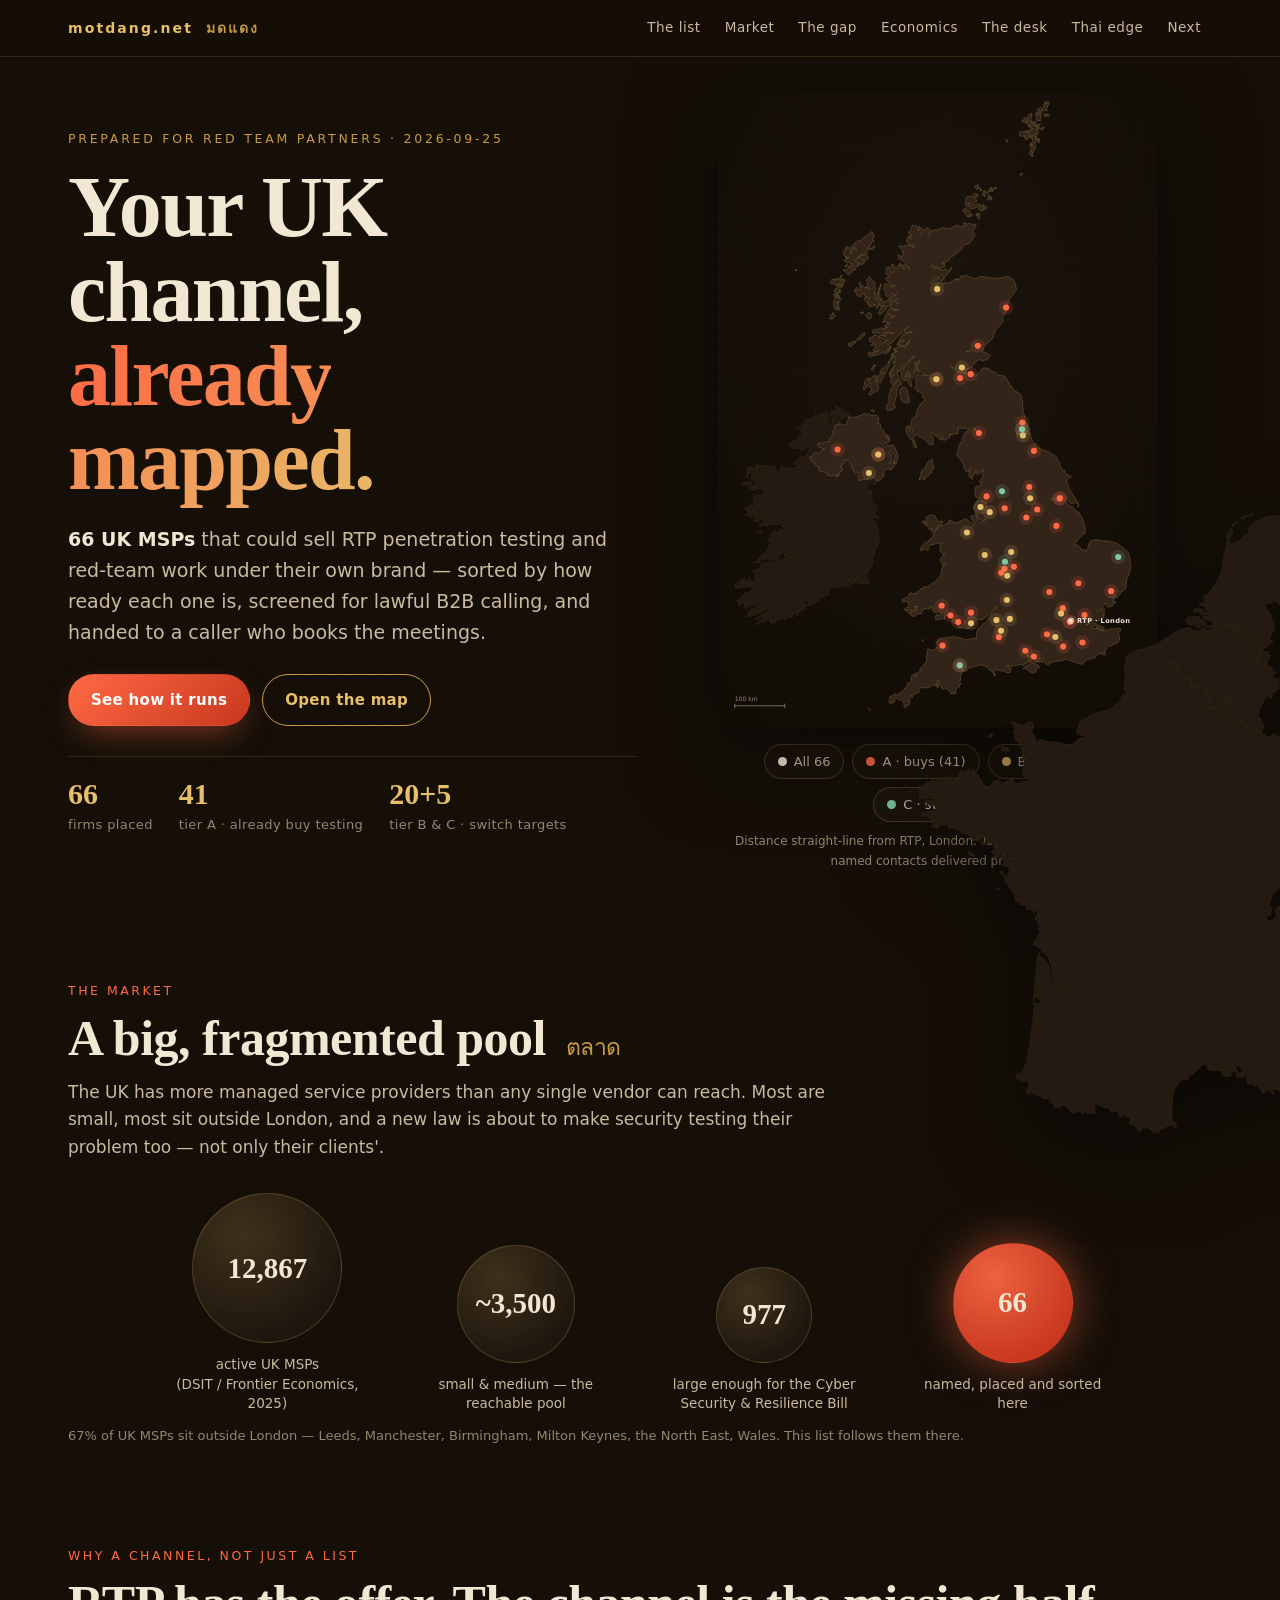
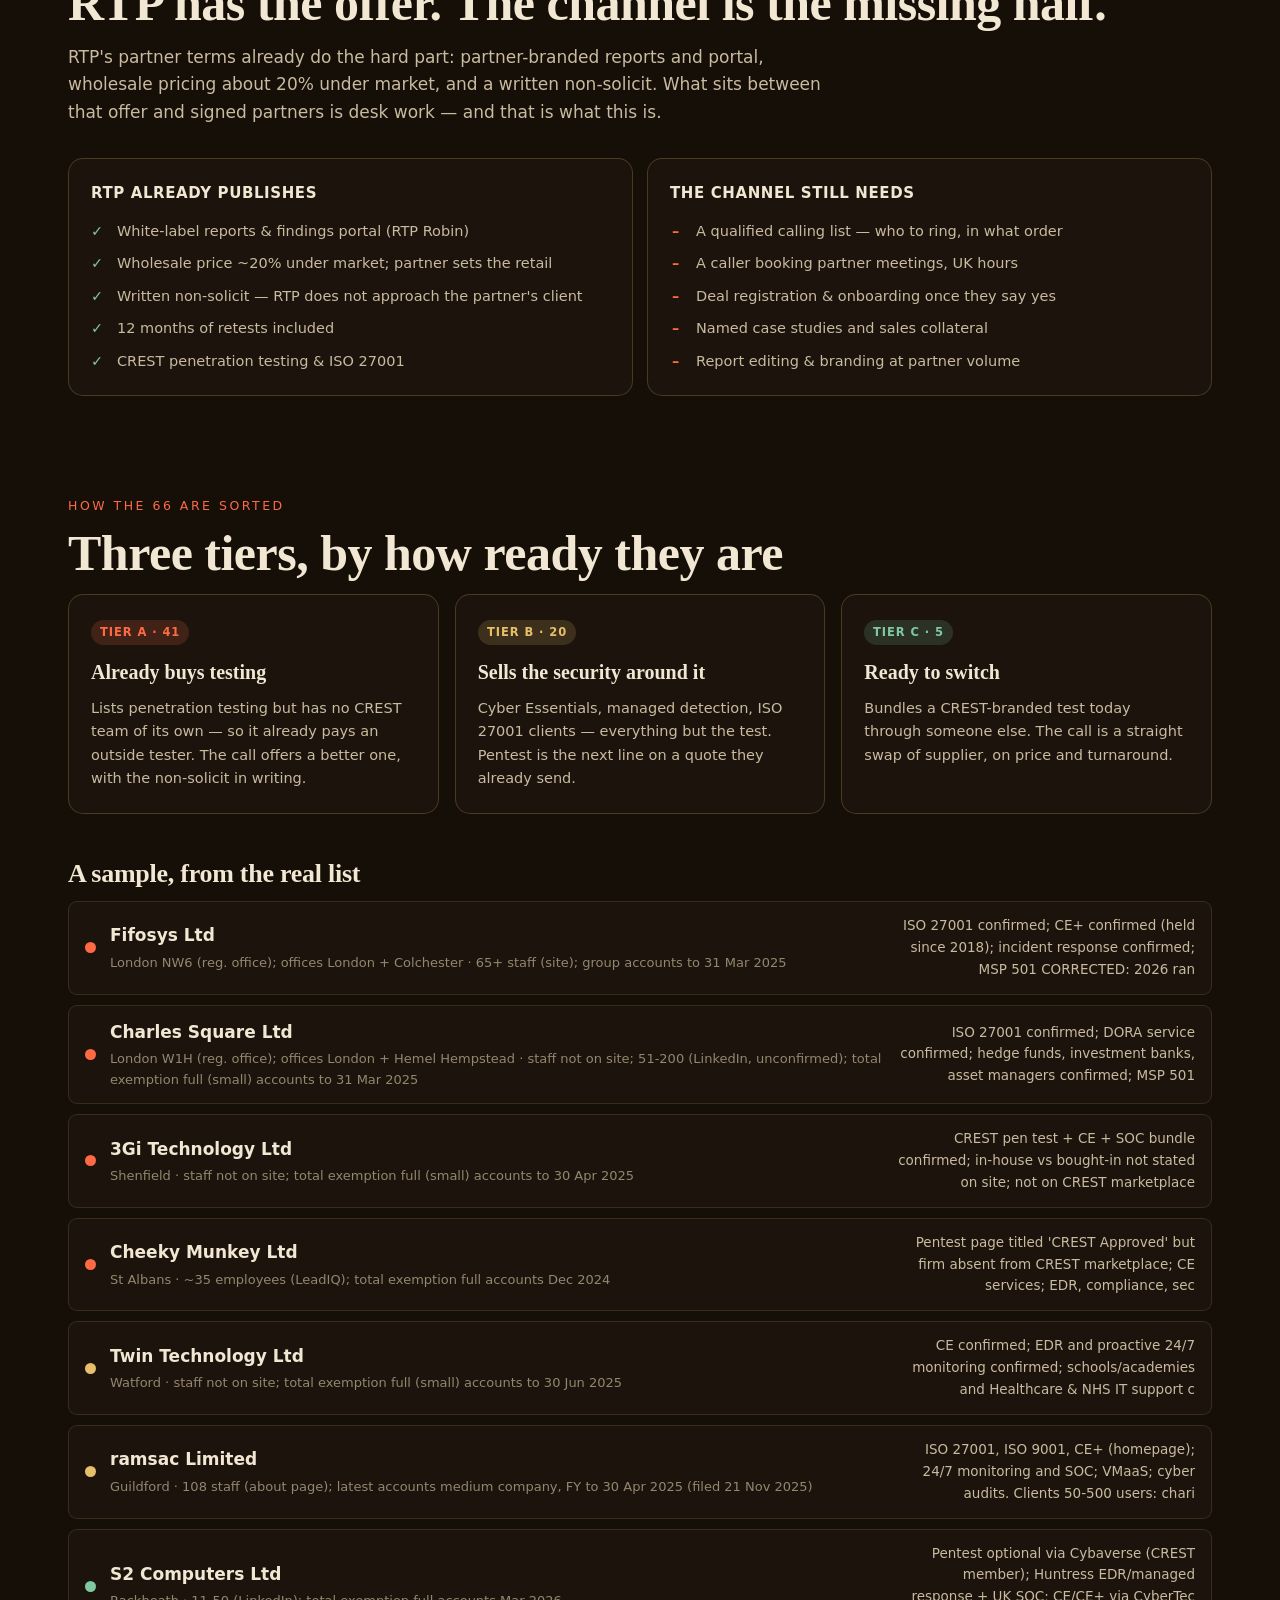
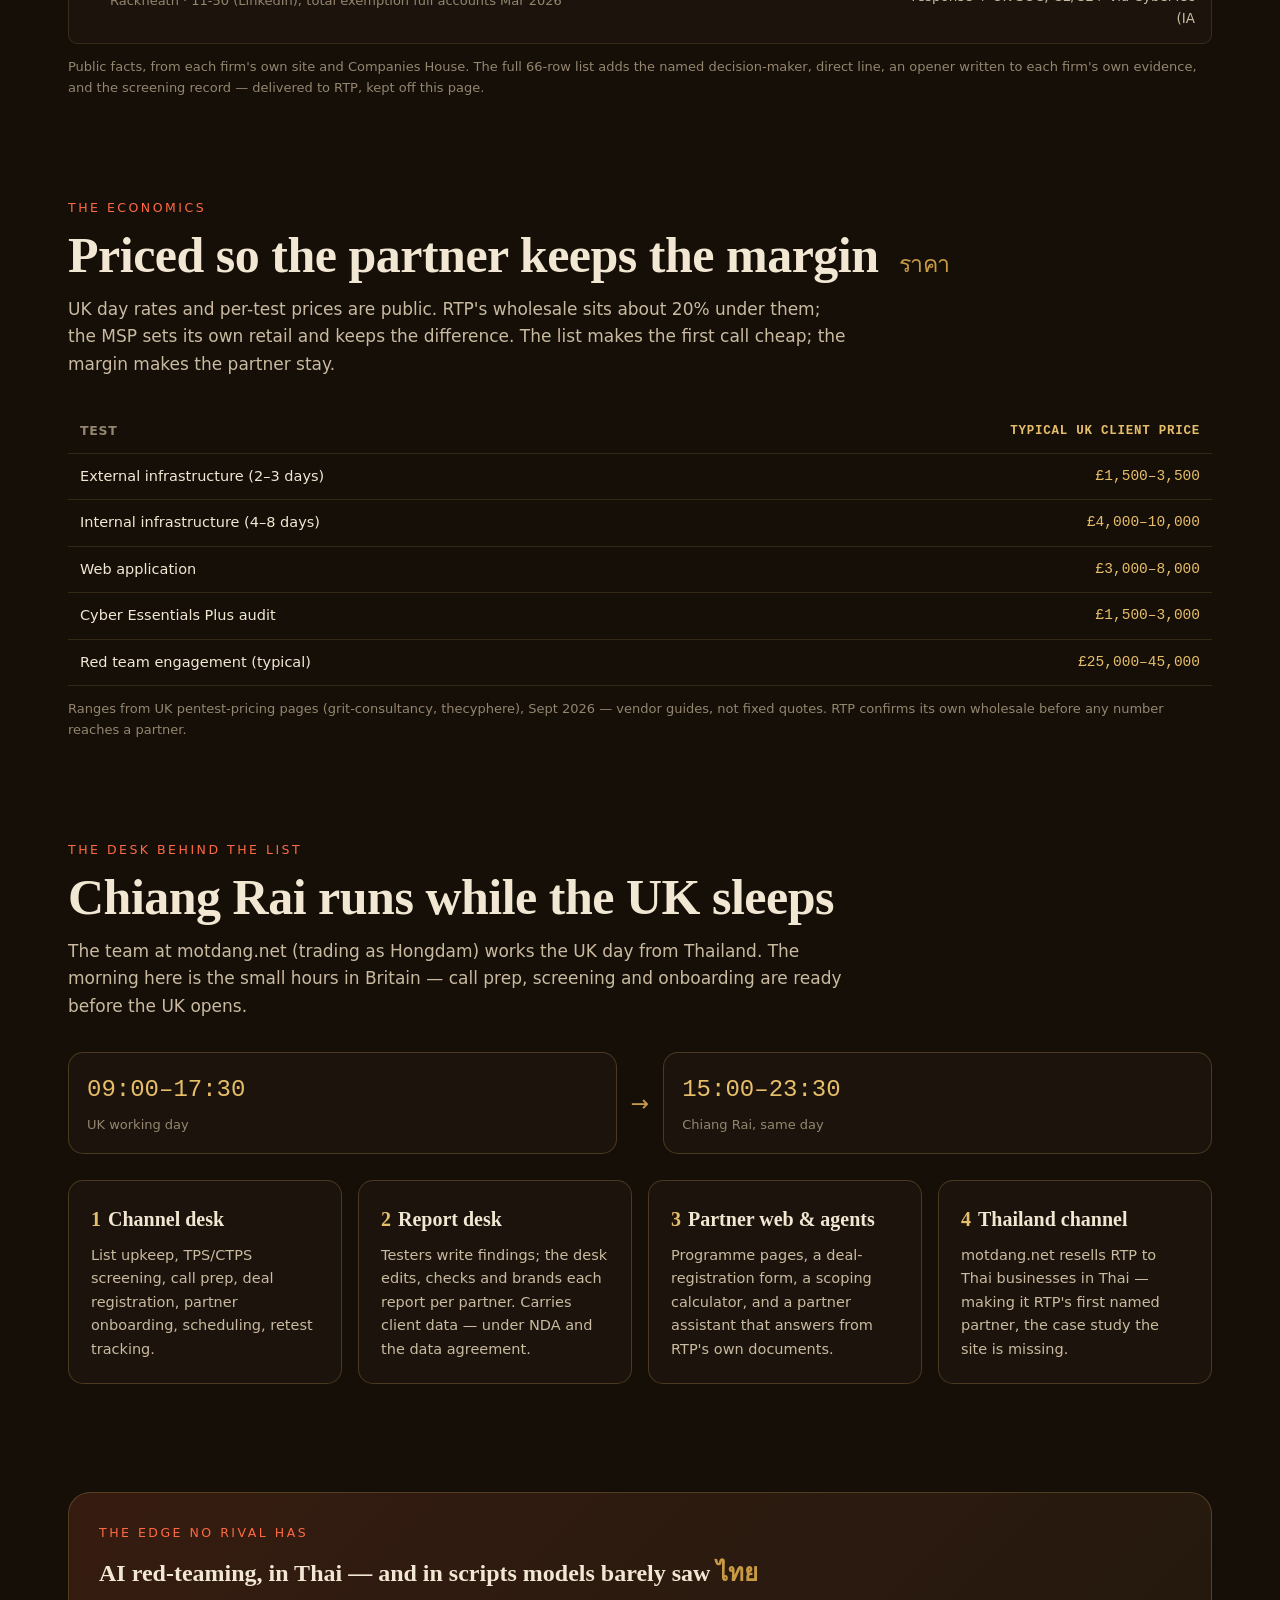
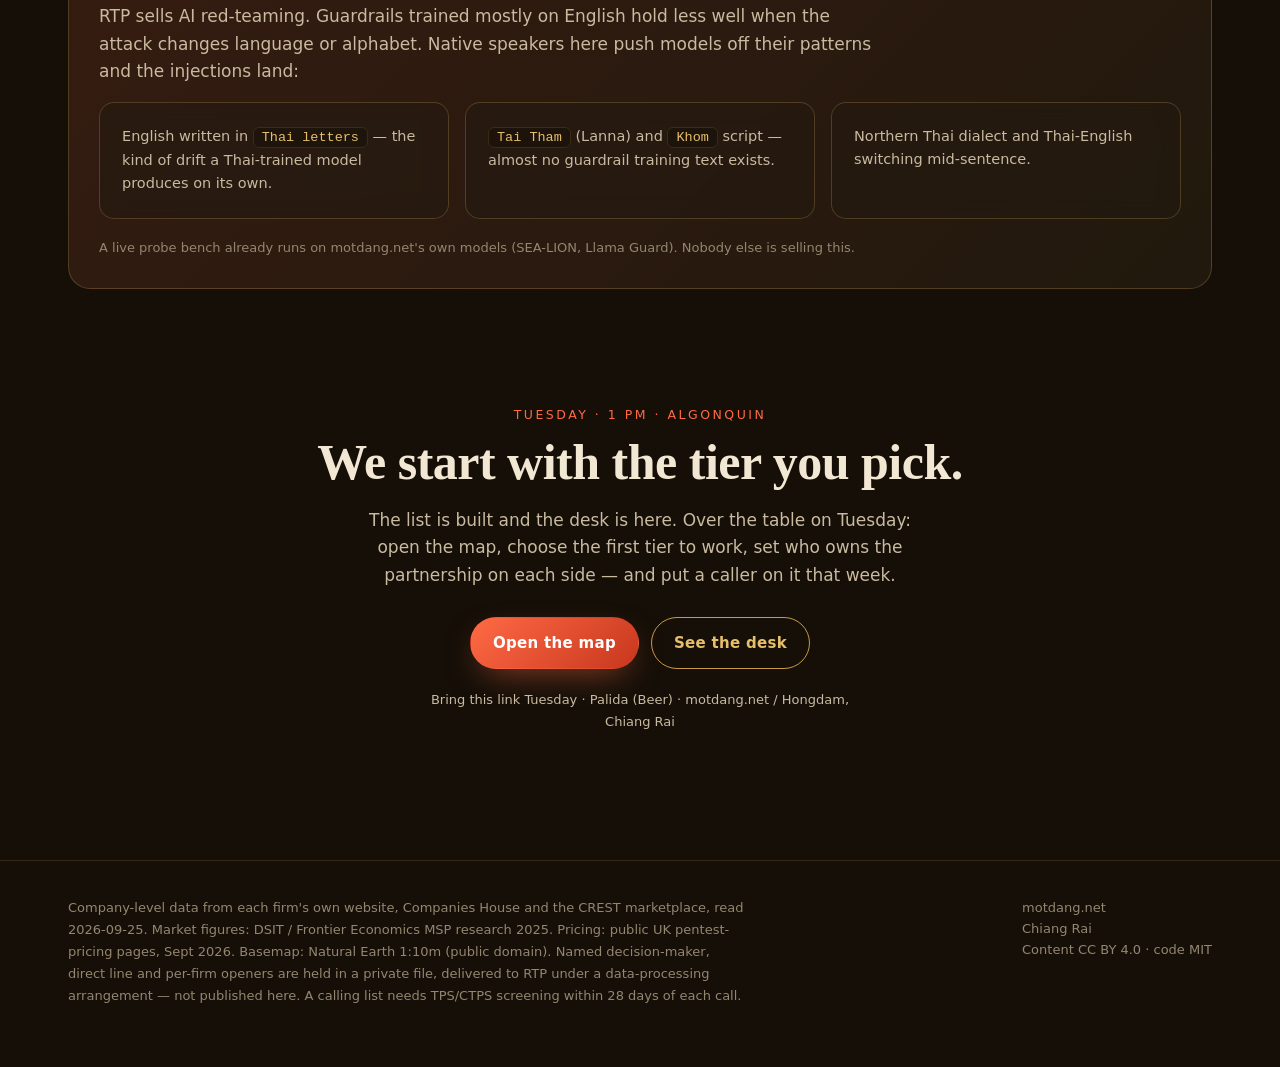
==== docs/index.html @ 0516bab5 "Fix map/legend layering; add plain EN+TH brief at /brief/ - move legend + caption under the map (wer" ====
<!DOCTYPE html>
<html lang="en">
<head>
<meta charset="utf-8">
<meta name="viewport" content="width=device-width,initial-scale=1">
<title>UK MSP channel — for Red Team Partners</title>
<meta name="description" content="A screened calling list of 66 UK MSPs that could resell Red Team Partners under their own brand, and the Chiang Rai desk to work it. Prepared by motdang.net.">
<meta name="theme-color" content="#150f08">
<meta name="color-scheme" content="dark">
<meta name="robots" content="noindex">
<link rel="preconnect" href="https://fonts.gstatic.com" crossorigin>
<link rel="stylesheet" href="style.css">
</head>
<body>
<header class="bar"><div class="wrap">
  <a class="mark" href="#top">motdang.net <span lang="th">มดแดง</span></a>
  <nav>
    <a href="#map">The list</a>
    <a href="#market">Market</a>
    <a href="#gap">The gap</a>
    <a href="#price">Economics</a>
    <a href="#desk">The desk</a>
    <a href="#edge">Thai edge</a>
    <a href="#next">Next</a>
  </nav>
</div></header>

<main class="wrap" id="top">

  <section class="hero" style="padding-top:36px">
    <div>
      <div class="kicker">Prepared for Red Team Partners · 2026-09-25</div>
      <h1>Your UK channel,<br><em>already mapped.</em></h1>
      <p class="lede"><b>66 UK MSPs</b> that could sell RTP penetration testing and
      red-team work under their own brand — sorted by how ready each one is, screened for
      lawful B2B calling, and handed to a caller who books the meetings.</p>
      <div class="cta">
        <a class="btn solid" href="#next">See how it runs</a>
        <a class="btn" href="#map">Open the map</a>
      </div>
      <div class="strip">
        <div class="s"><div class="v">66</div><div class="k">firms placed</div></div>
        <div class="s"><div class="v">41</div><div class="k">tier A · already buy testing</div></div>
        <div class="s"><div class="v">20+5</div><div class="k">tier B &amp; C · switch targets</div></div>
      </div>
    </div>
    <div class="mapwrap" id="map">
      <svg viewBox="0 0 789.8 1140.0" role="img" aria-label="Map of the United Kingdom with 66 MSP prospects marked by tier">
        <defs><radialGradient id="seaGrad" cx="50%" cy="35%" r="75%">
          <stop offset="0%" stop-color="#1b140d"/><stop offset="100%" stop-color="#120c06"/>
        </radialGradient></defs>
        <rect class="sea" x="0" y="0" width="789.8" height="1140.0"/>
        <g><line class="grat" x1="174.2" y1="1150.0" x2="174.2" y2="0.0"/><line class="grat" x1="290.4" y1="1150.0" x2="290.4" y2="0.0"/><line class="grat" x1="406.5" y1="1150.0" x2="406.5" y2="0.0"/><line class="grat" x1="522.6" y1="1150.0" x2="522.6" y2="0.0"/><line class="grat" x1="638.8" y1="1150.0" x2="638.8" y2="0.0"/><line class="grat" x1="754.9" y1="1150.0" x2="754.9" y2="0.0"/><line class="grat" x1="116.1" y1="1100.0" x2="783.9" y2="1100.0"/><line class="grat" x1="116.1" y1="900.0" x2="783.9" y2="900.0"/><line class="grat" x1="116.1" y1="700.0" x2="783.9" y2="700.0"/><line class="grat" x1="116.1" y1="500.0" x2="783.9" y2="500.0"/><line class="grat" x1="116.1" y1="300.0" x2="783.9" y2="300.0"/><line class="grat" x1="116.1" y1="100.0" x2="783.9" y2="100.0"/></g>
        <g><path class="land" d="M785.2,991.3L786.1,993.5L786.7,997.9L787.3,999.9L789.4,1002.5L790.2,1003.8L790.4,1005.8L790.0,1006.5L788.8,1007.9L788.4,1008.9L789.6,1013.3L789.0,1015.0L789.2,1015.8L789.8,1016.1L790.7,1017.8L791.3,1018.5L792.3,1018.7L793.8,1018.7L795.0,1019.2L795.5,1019.7L795.9,1021.0L798.2,1023.4L799.2,1026.1L800.7,1027.6L805.3,1030.0L806.3,1030.3L807.2,1029.7L808.8,1026.4L809.9,1025.1L811.3,1024.2L814.3,1023.2L819.1,1021.5L820.5,1022.1L821.4,1023.1L822.4,1024.9L823.3,1026.6L823.9,1028.5L824.5,1029.1L826.0,1029.5L826.4,1030.3L827.2,1032.9L826.4,1034.4L826.8,1037.4L828.3,1043.0L828.5,1046.2L828.7,1047.4L829.5,1048.6L830.4,1049.2L832.9,1050.8L833.9,1051.1L835.4,1050.8L837.9,1049.7L838.7,1049.1L839.4,1048.6L839.8,1048.1L841.5,1048.2L841.9,1048.7L841.2,1050.8L841.9,1051.3L845.6,1051.3L847.1,1051.6L848.4,1052.3L849.4,1053.6L850.4,1055.5L850.9,1059.4L850.9,1063.9L851.5,1068.2L853.4,1070.2L853.8,1069.5L854.2,1069.0L854.6,1068.2L855.7,1066.3L856.1,1065.6L856.9,1065.3L859.4,1065.1L861.7,1065.5L863.0,1066.1L864.0,1067.0L865.1,1067.5L866.3,1067.5L870.1,1065.8L871.3,1065.6L872.4,1066.1L874.3,1068.5L875.5,1069.3L876.8,1070.5L878.2,1074.2L879.5,1074.9L879.9,1074.4L879.7,1073.0L880.5,1072.7L881.8,1073.4L882.4,1074.2L882.8,1074.7L882.8,1075.9L882.2,1076.6L880.8,1077.8L880.1,1078.8L879.7,1081.3L878.5,1085.4L878.5,1087.2L879.1,1087.6L880.3,1087.1L881.6,1087.2L882.4,1091.6L882.8,1092.5L883.3,1093.3L881.8,1094.8L880.5,1095.8L879.5,1096.9L879.1,1097.5L878.7,1098.2L878.5,1099.4L879.1,1101.1L879.1,1102.6L882.0,1104.5L883.7,1104.6L887.2,1104.0L895.8,1106.7L898.1,1106.5L906.1,1101.9L908.6,1101.6L909.2,1101.1L909.8,1099.9L910.2,1098.4L910.6,1095.2L910.2,1094.0L910.2,1092.5L910.6,1091.6L916.9,1084.7L918.4,1083.9L918.6,1085.4L919.4,1085.7L921.1,1085.2L921.7,1086.1L921.5,1087.7L921.3,1089.8L921.1,1091.6L920.5,1090.8L919.0,1093.7L919.0,1095.3L919.0,1096.4L916.9,1102.6L916.5,1104.1L917.3,1105.6L920.1,1106.8L921.1,1108.7L921.1,1110.0L920.9,1110.9L920.7,1111.7L920.3,1112.9L919.6,1114.1L919.6,1115.3L920.3,1116.3L920.3,1120.5L920.9,1121.3L922.4,1121.5L923.6,1121.3L926.1,1120.3L927.4,1120.3L928.4,1121.0L930.7,1123.4L931.8,1124.0L933.9,1124.7L934.5,1125.4L937.0,1129.4L937.8,1130.5L938.9,1131.3L940.3,1131.6L942.8,1131.0L944.1,1130.8L945.4,1132.1L946.6,1133.7L946.8,1135.2L946.2,1135.9L946.0,1137.4L946.2,1138.2L947.4,1138.9L948.1,1138.2L948.5,1137.4L949.5,1137.9L951.4,1138.7L952.5,1139.7L955.2,1145.5L955.6,1146.3L955.6,1147.3L955.4,1148.4L955.2,1149.2L955.6,1150.0L956.9,1150.6L958.3,1149.5L959.8,1148.2L960.8,1147.7L962.7,1148.5L964.2,1148.7L964.4,1147.5L965.2,1146.5L966.5,1145.7L967.9,1146.0L969.2,1146.7L970.4,1146.8L971.1,1146.5L971.9,1145.5L972.5,1145.0L974.4,1146.0L976.9,1148.9L978.0,1150.0L979.4,1150.7L983.0,1151.7L984.0,1153.1L984.9,1155.8L985.9,1155.5L990.9,1155.1L991.8,1154.8L992.4,1153.8L993.2,1152.9L993.4,1151.7L995.5,1151.4L995.1,1150.6L998.5,1150.0L1000.1,1150.2L1001.6,1150.9L1004.5,1153.4L1006.2,1154.3L1007.2,1154.4L1008.3,1154.4L1009.5,1153.6L1010.6,1153.4L1016.0,1156.5L1016.8,1157.5L1017.3,1158.3L1017.5,1159.2L1017.7,1160.5L1020.6,1163.9L1020.4,1165.2L1019.4,1165.2L1019.1,1166.3L1019.6,1167.4L1020.4,1168.6L1024.4,1172.8L1024.4,1174.4L1024.8,1175.0L1025.4,1175.4L1026.3,1177.4L1026.5,1178.9L1027.7,1178.6L1028.3,1180.3L1028.1,1181.5L1027.9,1182.6L1028.6,1184.2L1029.4,1184.5L1031.9,1184.5L1034.2,1185.3L1035.9,1183.7L1035.7,1182.1L1035.2,1180.4L1035.7,1179.1L1038.6,1179.6L1040.3,1179.3L1044.7,1181.8L1045.9,1181.8L1045.7,1185.3L1046.5,1188.0L1047.8,1189.2L1049.5,1188.0L1049.5,1186.9L1049.9,1185.8L1052.4,1187.7L1053.4,1188.2L1054.3,1188.5L1059.3,1188.5L1060.8,1189.4L1061.6,1189.1L1062.2,1187.7L1063.1,1187.0L1064.3,1186.9L1064.9,1186.0L1065.4,1184.5L1066.6,1183.5L1068.1,1183.0L1069.1,1183.1L1069.3,1184.2L1071.8,1184.5L1072.9,1184.8L1073.3,1186.4L1072.7,1186.9L1073.5,1188.2L1074.8,1190.6L1075.6,1191.6L1076.8,1192.6L1079.4,1193.1L1080.6,1193.8L1081.0,1194.5L1081.7,1195.6L1082.1,1196.1L1082.9,1196.5L1083.5,1196.1L1084.4,1196.0L1085.0,1195.6L1086.9,1196.3L1088.1,1196.1L1089.6,1195.3L1095.0,1196.8L1098.4,1196.3L1099.4,1196.5L1108.6,1202.1L1114.3,1203.4L1114.9,1204.1L1113.9,1205.8L1112.0,1209.7L1109.3,1217.9L1108.6,1219.3L1106.1,1221.0L1105.3,1221.5L1104.9,1222.0L1104.9,1223.0L1104.2,1223.8L1102.4,1224.0L1101.5,1224.3L1101.3,1225.2L1101.3,1227.0L1100.9,1227.9L1100.3,1228.7L1099.6,1229.7L1098.8,1230.3L1097.3,1232.3L1096.5,1233.3L1095.5,1233.6L1094.8,1234.1L1092.3,1238.5L1091.9,1241.7L1091.9,1245.3L1092.5,1247.3L1091.1,1249.3L1090.4,1250.2L1090.0,1251.0L1090.0,1253.1L1089.6,1253.9L1089.2,1254.6L1088.8,1255.6L1088.6,1256.8L1088.1,1259.3L1088.1,1260.7L1088.3,1261.8L1088.6,1263.2L1089.0,1264.5L1088.8,1265.9L1088.1,1267.4L1087.1,1268.1L1086.0,1268.9L1085.6,1271.0L1085.6,1273.0L1085.2,1274.7L1084.6,1276.2L1080.8,1282.1L1080.4,1283.3L1080.4,1284.8L1079.8,1286.1L1079.4,1287.0L1078.9,1288.5L1078.5,1290.5L1078.7,1294.6L1081.2,1299.7L1081.2,1302.9L1080.8,1304.0L1079.1,1305.9L1078.9,1307.3L1078.9,1308.9L1078.5,1310.3L1077.9,1311.3L1077.7,1312.2L1077.7,1313.2L1078.1,1315.0L1077.9,1316.0L1077.1,1316.5L1076.0,1320.3L1075.8,1321.6L1076.4,1325.2L1076.4,1326.8L1075.2,1328.7L1075.2,1331.4L1075.4,1332.4L1076.4,1333.4L1077.3,1334.8L1078.5,1337.8L1078.9,1338.3L1079.6,1339.2L1079.8,1340.2L1079.4,1341.5L1077.3,1342.4L1075.8,1343.4L1073.3,1345.8L1074.3,1346.8L1074.5,1347.8L1073.9,1348.5L1072.9,1348.5L1073.1,1349.3L1073.5,1350.0L1073.3,1350.8L1072.5,1351.8L1071.6,1351.7L1071.0,1351.2L1069.9,1350.8L1069.3,1351.7L1069.7,1352.5L1070.2,1353.5L1069.9,1354.4L1068.9,1356.2L1067.9,1356.7L1064.9,1356.7L1063.3,1356.7L1061.6,1357.1L1059.5,1358.3L1058.7,1358.1L1058.2,1357.4L1056.4,1356.6L1055.1,1355.7L1054.7,1354.0L1055.7,1351.2L1054.3,1351.3L1053.4,1351.2L1052.6,1350.7L1051.3,1350.3L1048.4,1351.0L1047.0,1350.7L1046.3,1350.3L1045.3,1350.3L1043.8,1351.2L1043.8,1352.2L1044.4,1353.5L1044.7,1354.7L1044.2,1355.5L1043.4,1356.6L1042.6,1357.1L1040.9,1357.6L1040.9,1359.4L1039.4,1360.4L1038.6,1361.8L1037.8,1363.3L1037.5,1364.7L1044.4,1363.8L1045.5,1363.1L1046.3,1364.0L1047.2,1365.0L1047.8,1366.0L1047.4,1367.0L1046.7,1367.5L1045.7,1368.0L1044.9,1369.4L1044.0,1369.6L1042.8,1370.9L1042.6,1372.9L1042.8,1375.5L1038.8,1378.9L1037.1,1380.9L1036.1,1383.1L1032.1,1387.1L1030.4,1388.0L1030.4,1389.7L1029.6,1390.2L1029.2,1390.8L1027.7,1391.5L1027.3,1392.2L1026.5,1393.7L1027.1,1395.6L1025.8,1397.9L1021.9,1401.3L1015.8,1403.7L1012.9,1405.5L1012.0,1409.1L1012.3,1409.9L1013.1,1411.8L1013.3,1412.8L1013.1,1414.3L1012.9,1415.2L1012.5,1416.0L1011.4,1419.4L1011.6,1420.4L1012.3,1421.4L1012.3,1423.1L1012.0,1423.9L1011.4,1424.9L1010.8,1425.5L1008.9,1426.6L1007.4,1428.7L1006.8,1429.3L1002.6,1432.0L994.9,1440.5L994.1,1441.7L994.3,1443.0L995.7,1444.9L993.6,1447.9L991.6,1452.0L990.9,1452.8L990.7,1454.0L990.9,1454.8L990.9,1456.0L990.9,1457.4L990.3,1458.0L993.4,1460.4L994.3,1461.4L995.1,1462.9L995.1,1464.1L994.1,1466.8L993.2,1469.0L993.0,1469.9L992.6,1472.7L992.6,1473.7L992.6,1474.8L991.1,1475.8L989.9,1475.6L986.1,1477.8L984.9,1478.8L984.7,1480.0L985.1,1481.3L986.1,1482.9L985.5,1484.7L984.9,1486.9L986.1,1485.9L988.8,1485.2L991.6,1485.1L993.4,1486.1L995.3,1485.1L998.2,1480.8L1002.0,1478.0L1003.5,1475.9L1003.3,1473.7L1001.8,1474.1L1001.2,1473.6L1000.3,1471.6L999.9,1469.5L999.7,1468.5L999.9,1467.2L1001.2,1465.1L1002.8,1462.4L1004.7,1460.6L1006.4,1459.9L1008.5,1459.7L1010.4,1459.2L1015.2,1455.2L1018.9,1454.3L1022.9,1454.3L1031.5,1457.0L1032.3,1457.5L1032.9,1458.6L1032.9,1459.6L1032.5,1462.1L1031.1,1464.3L1030.9,1465.5L1031.9,1467.7L1034.0,1470.4L1035.2,1473.1L1033.2,1477.8L1032.1,1481.3L1031.7,1484.9L1032.1,1486.6L1036.7,1487.8L1037.8,1488.8L1037.1,1490.3L1036.7,1491.0L1036.7,1492.3L1036.7,1493.5L1036.5,1494.7L1037.1,1495.5L1038.2,1495.2L1038.6,1494.7L1040.3,1495.2L1044.2,1500.4L1044.9,1501.8L1045.5,1503.8L1045.9,1505.7L1046.1,1506.7L1046.5,1507.5L1045.7,1508.0L1045.1,1508.9L1044.7,1510.1L1044.2,1511.4L1043.4,1513.1L1042.4,1514.3L1040.9,1515.0L1039.8,1515.5L1038.4,1515.5L1038.0,1516.0L1037.8,1517.1L1037.1,1516.6L1036.1,1516.1L1034.6,1516.6L1033.8,1517.3L1032.9,1518.8L1032.7,1520.5L1032.5,1522.2L1032.7,1524.1L1033.4,1528.1L1034.6,1530.3L1036.1,1531.7L1037.8,1532.2L1038.4,1532.5L1039.8,1534.0L1040.5,1534.7L1042.4,1535.4L1043.2,1535.9L1043.4,1537.4L1042.8,1539.8L1042.6,1540.6L1043.2,1542.5L1043.6,1543.3L1043.8,1547.4L1044.2,1548.9L1047.0,1550.7L1049.5,1552.9L1050.1,1554.1L1050.5,1555.3L1050.9,1556.5L1051.8,1557.2L1054.1,1558.5L1054.7,1558.9L1054.5,1560.2L1054.1,1561.7L1052.8,1564.3L1050.9,1567.0L1050.9,1570.5L1051.6,1572.5L1051.6,1574.1L1049.9,1575.7L1048.8,1578.1L1048.4,1578.6L1047.4,1577.4L1044.9,1577.9L1042.8,1578.9L1042.1,1580.0L1041.1,1582.0L1040.3,1583.0L1038.4,1583.2L1037.5,1584.2L1038.0,1584.9L1038.2,1585.9L1036.3,1587.1L1034.2,1586.0L1031.9,1584.7L1030.0,1584.2L1028.6,1585.5L1027.9,1585.9L1026.5,1585.9L1024.0,1587.4L1022.9,1588.6L1022.3,1589.6L1023.1,1591.6L1024.2,1592.6L1024.2,1594.0L1024.4,1595.0L1025.0,1596.5L1025.6,1597.0L1027.7,1597.4L1029.2,1598.7L1029.6,1601.6L1029.4,1607.1L1030.4,1609.2L1032.3,1611.2L1036.3,1614.1L1037.5,1614.4L1040.3,1613.7L1041.3,1613.9L1044.2,1615.3L1045.3,1616.8L1045.7,1617.8L1045.7,1618.8L1045.3,1620.5L1045.9,1622.9L1046.1,1625.2L1046.3,1626.1L1048.2,1630.3L1048.4,1631.5L1047.4,1631.5L1045.3,1630.8L1044.2,1630.8L1043.0,1631.6L1041.9,1633.3L1041.5,1635.3L1042.1,1637.4L1041.3,1638.2L1039.2,1642.4L1036.3,1645.3L1035.7,1646.7L1035.9,1649.7L1037.1,1652.6L1039.0,1654.8L1040.5,1656.5L1038.6,1657.6L1038.2,1658.5L1037.5,1661.7L1037.5,1662.9L1037.8,1663.7L1039.2,1666.1L1039.6,1666.9L1040.3,1668.9L1040.7,1669.8L1041.3,1670.5L1042.4,1671.5L1043.0,1672.3L1043.2,1673.2L1043.4,1674.2L1043.8,1675.0L1044.2,1675.9L1045.1,1676.2L1046.3,1675.9L1047.2,1675.7L1048.0,1676.0L1051.3,1678.2L1053.6,1679.2L1059.9,1684.0L1061.0,1684.7L1062.4,1684.8L1063.3,1685.3L1063.7,1686.0L1063.9,1686.8L1064.5,1687.5L1067.4,1687.7L1077.5,1684.1L1079.1,1684.0L1081.4,1682.0L1083.3,1682.5L1082.5,1685.7L1083.3,1687.5L1084.6,1689.0L1085.2,1690.9L1085.4,1693.3L1084.6,1694.3L1083.7,1695.1L1083.1,1696.0L1082.9,1697.3L1082.3,1699.5L1081.9,1700.7L1080.6,1702.4L1077.7,1705.6L1076.4,1708.0L1073.9,1711.3L1073.1,1713.5L1073.3,1716.1L1074.3,1720.8L1073.7,1721.5L1072.9,1721.6L1073.1,1723.2L1072.5,1723.8L1071.6,1724.3L1071.2,1725.0L1070.6,1725.7L1069.9,1724.5L1068.9,1723.7L1067.9,1724.2L1066.8,1725.3L1066.6,1726.5L1066.6,1727.7L1065.8,1728.4L1065.1,1729.2L1064.9,1730.2L1064.5,1731.4L1062.8,1731.3L1061.6,1730.8L1060.1,1730.9L1059.3,1731.6L1058.5,1732.6L1058.7,1733.6L1057.6,1735.1L1057.2,1735.6L1056.8,1734.3L1055.5,1734.0L1054.9,1734.5L1053.6,1735.5L1053.0,1736.7L1052.6,1739.4L1053.0,1742.1L1053.2,1743.8L1053.4,1744.6L1052.6,1745.3L1051.8,1743.6L1050.3,1743.1L1049.5,1743.9L1048.6,1744.9L1047.8,1745.8L1047.4,1746.5L1047.0,1745.3L1044.9,1745.1L1043.8,1745.3L1043.0,1745.9L1042.1,1747.3L1041.9,1748.8L1042.4,1749.3L1040.9,1752.7L1040.7,1755.1L1039.4,1756.2L1039.0,1757.3L1037.8,1757.4L1037.5,1756.4L1036.9,1757.1L1037.1,1758.4L1036.3,1758.8L1035.7,1758.4L1032.7,1759.1L1032.1,1758.1L1031.1,1757.8L1030.6,1758.3L1029.6,1759.3L1029.8,1761.8L1029.0,1763.3L1029.0,1764.9L1027.5,1765.2L1026.5,1765.4L1025.8,1766.7L1025.6,1767.7L1025.0,1768.6L1023.5,1770.4L1021.9,1771.6L1021.4,1773.1L1022.7,1773.6L1026.3,1772.5L1027.5,1772.6L1027.7,1773.5L1027.1,1775.2L1026.0,1776.0L1025.8,1777.9L1026.3,1778.7L1026.7,1779.9L1025.6,1780.9L1024.4,1781.7L1023.7,1782.1L1022.7,1782.6L1021.9,1782.1L1021.7,1781.2L1021.0,1781.6L1020.0,1781.6L1018.5,1781.7L1018.3,1782.8L1017.7,1783.9L1016.6,1785.0L1015.0,1784.4L1013.5,1784.8L1011.6,1784.8L1010.6,1785.3L1009.1,1786.5L1008.5,1788.2L1008.7,1789.5L1008.9,1790.9L1007.0,1790.9L1006.4,1790.0L1004.9,1789.0L1003.5,1788.2L1002.0,1788.0L999.9,1788.3L998.5,1789.2L997.6,1789.7L996.6,1790.7L996.2,1792.7L996.2,1795.3L997.2,1795.8L998.0,1795.4L997.6,1796.4L996.2,1796.6L992.8,1796.9L992.4,1796.4L993.2,1795.9L994.1,1795.4L994.9,1794.7L994.7,1792.9L993.6,1791.5L992.6,1791.7L989.9,1792.2L988.8,1792.2L988.2,1790.2L986.7,1789.7L984.9,1789.9L983.4,1788.7L983.6,1787.1L982.8,1786.6L981.9,1786.8L980.3,1788.0L981.1,1788.5L981.9,1790.7L983.0,1791.2L984.4,1792.0L983.8,1792.9L982.4,1792.7L980.7,1792.7L980.1,1793.1L978.8,1795.6L976.7,1794.6L975.0,1793.1L974.6,1792.0L975.7,1791.0L976.7,1790.0L976.3,1789.3L975.7,1788.8L974.6,1788.5L974.4,1787.7L973.4,1786.8L972.1,1786.8L969.6,1785.3L969.0,1783.1L968.3,1782.1L967.1,1781.4L966.0,1781.2L965.2,1782.3L964.6,1783.9L963.3,1783.3L962.3,1783.1L961.7,1781.9L960.8,1780.6L960.4,1779.2L959.6,1778.7L958.9,1779.2L955.8,1779.2L954.8,1779.2L952.9,1778.9L952.0,1778.7L950.6,1779.2L949.3,1778.4L949.5,1776.7L949.7,1775.7L950.2,1774.7L950.6,1773.0L950.0,1772.0L949.7,1770.8L948.9,1766.5L946.2,1764.5L943.1,1767.2L938.7,1767.1L936.4,1767.4L932.8,1767.2L931.1,1766.4L929.9,1764.2L929.5,1761.8L930.7,1759.1L932.4,1757.8L937.6,1757.8L939.3,1757.1L940.3,1756.1L941.6,1754.2L942.2,1752.0L942.0,1749.7L940.3,1751.0L938.7,1751.7L937.2,1751.4L935.9,1749.7L935.5,1748.1L935.5,1747.1L934.1,1746.1L932.2,1746.1L931.1,1744.4L930.5,1744.8L930.1,1746.1L929.7,1747.5L929.9,1750.2L930.5,1751.0L931.1,1751.5L932.0,1752.4L932.8,1754.9L932.2,1757.1L930.7,1758.3L929.0,1758.6L928.2,1758.3L925.1,1755.9L923.4,1756.8L923.0,1757.4L921.5,1757.9L920.9,1758.4L920.5,1759.8L921.3,1762.2L921.5,1763.5L923.4,1763.3L921.9,1764.9L920.7,1765.9L920.5,1764.2L919.4,1761.8L917.1,1760.1L915.0,1757.8L914.2,1755.1L914.4,1749.3L914.2,1747.5L913.8,1746.1L913.2,1744.3L912.3,1742.9L911.5,1742.1L913.2,1746.1L913.4,1747.1L913.4,1754.4L914.2,1757.8L915.7,1759.8L917.5,1761.3L918.8,1763.3L918.6,1765.4L916.9,1765.5L909.8,1765.2L905.4,1764.0L904.0,1762.8L904.0,1761.1L905.0,1759.6L905.2,1758.3L904.8,1756.9L903.3,1755.7L900.8,1754.4L894.8,1755.2L883.1,1754.1L881.6,1753.5L880.3,1752.9L878.7,1751.4L877.8,1749.0L878.7,1746.8L877.2,1744.8L873.9,1744.4L870.5,1744.9L868.4,1745.9L867.6,1746.8L855.9,1758.8L849.2,1762.5L847.3,1764.5L842.7,1772.0L841.7,1772.6L839.2,1771.1L837.9,1771.4L835.4,1771.6L831.4,1773.6L827.2,1778.0L826.2,1779.6L825.8,1780.4L824.9,1781.4L824.3,1782.3L823.3,1783.4L822.6,1784.8L822.0,1786.5L821.0,1787.8L819.5,1789.3L819.1,1791.2L818.7,1792.7L818.0,1794.6L817.0,1797.3L816.6,1799.1L816.2,1800.7L815.7,1803.5L815.3,1805.7L815.3,1806.7L816.2,1807.2L816.2,1809.3L815.7,1815.3L815.3,1820.9L815.3,1825.0L815.5,1827.5L815.1,1831.7L815.3,1837.1L815.7,1841.2L815.9,1844.6L816.8,1845.7L818.0,1846.6L819.7,1846.9L821.0,1847.4L821.4,1848.4L821.4,1849.6L821.4,1850.8L821.8,1851.8L822.2,1852.5L823.3,1854.4L823.5,1856.5L821.0,1857.4L819.5,1857.6L818.0,1857.2L816.8,1856.7L816.2,1856.2L815.5,1855.5L815.1,1854.5L814.7,1853.5L812.6,1853.2L810.9,1853.8L809.0,1853.0L807.2,1854.9L806.3,1855.0L805.3,1855.0L804.2,1855.2L803.4,1855.9L801.7,1858.1L800.7,1858.7L799.4,1859.1L797.1,1858.6L796.1,1858.7L795.0,1859.4L792.5,1861.8L792.1,1862.8L792.5,1864.7L793.4,1865.7L791.9,1866.2L790.4,1865.8L787.9,1864.7L786.7,1864.8L786.3,1865.3L785.8,1866.8L785.4,1867.4L784.2,1867.2L782.9,1866.3L781.9,1866.0L780.8,1864.8L779.8,1863.3L779.4,1861.6L776.6,1861.1L773.3,1859.1L772.7,1858.2L771.0,1857.1L769.1,1857.4L765.6,1858.7L762.8,1858.4L762.0,1858.9L761.6,1859.4L761.2,1860.9L759.5,1862.8L758.7,1864.1L757.8,1864.8L757.0,1865.0L755.5,1865.3L754.7,1865.2L753.9,1864.5L752.8,1863.3L752.2,1861.8L751.6,1858.1L750.7,1856.4L749.9,1855.9L748.6,1855.7L747.4,1855.4L744.0,1852.5L742.8,1851.8L739.2,1851.1L738.2,1850.6L738.0,1849.8L738.2,1847.3L738.8,1845.1L739.9,1843.9L741.3,1843.7L740.5,1842.4L739.2,1841.9L738.2,1841.0L738.8,1839.0L732.1,1838.1L731.5,1837.8L728.4,1835.1L725.8,1835.9L724.0,1835.8L723.1,1839.8L721.9,1840.5L721.0,1839.0L720.0,1835.6L718.7,1833.8L717.9,1831.4L717.3,1831.1L716.4,1830.5L716.6,1829.2L715.4,1828.7L708.3,1828.7L706.2,1829.4L704.7,1828.4L704.1,1827.0L703.7,1825.5L703.1,1824.0L702.0,1822.9L700.8,1822.4L695.9,1821.9L695.3,1821.6L694.5,1820.6L693.4,1820.6L692.8,1821.3L692.2,1821.6L691.6,1821.3L690.7,1820.1L690.3,1819.6L688.4,1818.7L685.9,1816.9L685.1,1816.7L683.8,1816.7L682.8,1816.5L680.9,1815.5L679.9,1815.3L678.2,1815.5L676.9,1816.2L676.5,1817.5L676.7,1819.7L675.9,1822.6L676.5,1823.6L676.1,1824.1L675.5,1825.5L676.3,1825.8L677.1,1827.0L677.6,1828.5L677.3,1830.2L676.9,1831.2L676.1,1831.6L674.0,1831.2L666.9,1831.4L665.8,1830.9L663.8,1831.7L662.5,1831.7L661.5,1831.6L661.0,1830.7L659.4,1828.2L658.3,1828.7L657.3,1830.0L655.6,1832.9L654.8,1833.1L653.9,1831.7L652.7,1829.0L651.6,1828.4L648.5,1827.3L647.7,1827.5L646.6,1828.5L643.1,1829.2L638.5,1831.2L636.6,1831.6L634.3,1830.4L633.9,1829.9L633.2,1828.9L632.4,1828.7L631.8,1828.4L631.6,1827.0L630.3,1825.5L629.7,1824.0L629.3,1822.3L629.5,1820.4L628.4,1821.1L626.8,1821.6L625.1,1821.4L624.5,1819.6L621.1,1816.9L620.1,1815.7L619.6,1816.7L619.2,1817.5L618.4,1817.0L615.5,1819.9L614.2,1820.9L612.3,1821.1L609.2,1819.2L607.7,1819.2L607.7,1821.6L606.3,1822.6L605.2,1822.3L605.2,1821.1L604.6,1820.2L603.3,1820.1L603.5,1819.2L601.0,1815.0L600.0,1814.0L598.1,1812.3L596.9,1812.3L595.8,1811.5L595.4,1810.6L595.8,1809.6L595.6,1808.1L594.6,1805.4L593.1,1804.7L588.7,1805.7L583.9,1805.2L581.8,1804.4L579.7,1802.3L579.1,1801.3L578.0,1801.0L576.2,1800.7L575.7,1800.2L574.7,1799.5L572.0,1799.5L570.1,1797.4L568.0,1796.1L564.7,1795.3L563.6,1794.4L562.6,1793.1L562.4,1791.7L562.8,1790.4L564.0,1789.0L562.8,1788.7L561.5,1789.3L560.5,1790.7L560.1,1792.7L559.9,1795.3L559.4,1796.6L558.4,1797.1L556.9,1796.9L555.5,1796.4L554.2,1795.4L553.2,1793.9L552.3,1791.9L552.7,1791.0L555.3,1787.7L555.9,1786.5L556.9,1783.3L557.6,1779.4L557.3,1775.7L555.7,1773.5L554.2,1773.8L551.3,1772.3L549.4,1771.6L548.1,1771.6L547.3,1772.3L546.9,1774.0L546.7,1774.8L545.8,1775.3L544.6,1775.3L544.0,1774.8L543.1,1772.8L543.1,1771.8L543.3,1770.8L542.7,1770.3L541.7,1769.6L539.8,1770.1L538.5,1770.3L537.9,1770.8L537.1,1770.6L536.9,1768.1L536.0,1766.9L534.4,1765.9L534.4,1764.7L534.4,1762.5L534.6,1761.5L535.6,1762.3L536.0,1761.7L537.1,1761.1L542.3,1760.0L543.8,1757.6L545.0,1756.8L546.1,1755.7L546.5,1754.9L547.7,1751.9L548.1,1750.7L548.6,1749.8L550.9,1746.1L551.3,1744.9L553.0,1742.1L553.4,1738.9L554.8,1733.1L557.1,1716.7L558.6,1711.0L560.7,1698.2L564.5,1669.8L565.9,1655.8L566.3,1649.5L566.1,1648.0L565.7,1645.3L567.4,1641.6L567.6,1639.7L568.6,1635.2L569.9,1633.5L571.4,1633.3L574.9,1634.5L577.0,1634.2L578.0,1633.0L578.0,1631.5L576.8,1629.6L577.0,1628.3L572.6,1623.2L572.0,1622.9L571.4,1622.3L570.5,1622.5L570.3,1623.4L569.7,1624.4L567.2,1629.3L566.5,1633.7L565.9,1636.2L565.5,1637.2L569.1,1587.9L571.6,1572.0L572.6,1550.9L573.0,1549.6L574.9,1544.7L575.7,1543.1L576.8,1542.6L577.4,1543.5L577.4,1545.3L577.0,1546.2L577.2,1547.4L577.8,1548.6L578.5,1549.2L582.2,1552.9L584.7,1554.6L585.6,1555.0L592.7,1564.4L594.3,1567.5L595.0,1570.3L595.2,1572.4L595.8,1576.1L596.9,1585.4L597.3,1586.5L599.2,1592.3L601.0,1595.5L603.3,1598.2L605.2,1599.5L605.6,1600.2L606.3,1601.4L606.3,1602.4L606.1,1603.9L606.3,1606.1L606.5,1608.2L606.9,1609.8L607.7,1610.5L607.5,1609.2L607.3,1606.3L606.9,1605.1L607.5,1602.4L606.9,1600.2L605.4,1598.5L604.2,1597.5L605.8,1597.7L607.5,1598.0L608.8,1598.9L610.0,1600.2L608.6,1597.0L606.3,1595.7L603.8,1594.7L601.7,1592.6L600.6,1590.1L600.0,1586.9L597.7,1567.8L597.1,1563.9L595.0,1557.7L593.9,1554.8L592.7,1552.3L590.0,1548.6L581.6,1541.3L581.2,1538.9L578.9,1537.7L575.7,1534.0L574.1,1533.2L573.0,1532.8L572.0,1532.2L571.1,1531.2L570.5,1530.0L569.5,1529.0L567.4,1529.5L566.3,1529.0L567.4,1522.0L567.4,1520.7L571.1,1519.3L572.4,1519.3L576.0,1524.6L576.8,1525.3L577.4,1525.9L581.4,1528.3L580.1,1526.4L574.9,1521.4L573.4,1519.2L573.0,1518.3L573.0,1517.1L572.8,1515.6L572.4,1514.3L572.0,1513.3L572.6,1512.8L573.0,1512.2L573.4,1511.1L574.1,1510.4L575.1,1509.7L576.2,1509.7L576.8,1508.4L576.6,1507.4L576.4,1506.3L576.0,1505.5L575.5,1505.0L576.4,1503.8L575.7,1502.8L575.1,1501.4L574.3,1498.2L575.5,1499.2L577.2,1498.4L577.8,1496.7L577.6,1495.7L577.2,1495.2L575.7,1494.3L575.5,1493.5L575.5,1492.5L575.1,1491.1L575.1,1489.8L574.1,1489.5L573.7,1488.8L573.2,1487.9L573.9,1487.3L572.6,1485.9L571.8,1485.6L572.0,1484.7L570.7,1484.4L569.5,1484.2L568.4,1483.4L568.8,1481.5L569.5,1480.7L569.7,1478.3L570.3,1477.1L574.3,1474.1L574.7,1472.7L574.5,1471.2L574.3,1469.7L573.0,1467.7L570.3,1467.3L568.2,1468.9L568.4,1472.1L566.8,1471.6L565.7,1470.0L564.7,1468.0L563.6,1467.7L561.3,1466.3L560.1,1465.0L559.2,1464.6L556.1,1465.8L554.6,1465.6L554.0,1463.4L553.6,1461.1L552.7,1459.2L551.5,1458.0L549.8,1457.7L545.8,1457.5L544.4,1456.9L544.8,1455.7L544.0,1454.5L540.8,1454.0L538.9,1451.8L537.3,1451.3L536.4,1450.8L536.0,1449.9L535.4,1447.7L535.0,1446.7L535.0,1447.9L535.2,1449.6L535.4,1450.4L535.0,1451.0L533.9,1449.6L532.7,1442.3L532.9,1440.5L532.1,1440.1L531.6,1439.0L531.2,1437.6L531.0,1436.4L530.0,1435.2L529.1,1434.4L528.5,1433.4L527.9,1430.9L527.0,1430.0L526.2,1429.7L525.2,1429.5L524.7,1429.0L522.9,1424.8L519.7,1420.7L517.8,1419.2L516.4,1418.7L515.7,1418.0L515.3,1416.5L515.1,1414.5L514.9,1412.8L515.1,1410.6L515.5,1409.6L517.0,1408.4L516.8,1406.9L517.6,1405.9L519.7,1404.2L520.6,1402.7L521.4,1399.1L522.2,1397.4L523.3,1396.4L523.1,1394.7L522.4,1393.0L521.8,1391.9L521.0,1390.8L517.4,1388.5L510.7,1387.1L508.6,1385.8L509.5,1385.1L510.1,1384.4L510.7,1383.9L512.6,1383.6L513.2,1382.4L513.4,1380.9L513.4,1379.5L512.8,1378.0L512.6,1376.5L512.6,1375.3L513.0,1374.1L513.2,1372.9L513.9,1372.1L515.1,1371.3L520.6,1370.7L521.0,1370.2L521.8,1370.1L522.2,1370.7L525.6,1372.1L526.6,1372.1L526.2,1371.4L527.5,1371.6L528.1,1371.9L528.5,1372.6L527.2,1372.6L529.8,1375.5L532.1,1376.0L532.7,1376.5L533.9,1378.2L535.4,1378.9L538.5,1378.9L537.3,1378.0L535.0,1377.5L533.9,1376.5L532.3,1374.0L530.2,1372.1L528.1,1370.6L527.0,1370.1L525.6,1370.1L524.3,1368.7L522.0,1368.0L514.1,1368.7L512.2,1370.1L511.8,1370.7L511.4,1371.9L510.7,1372.6L508.8,1373.3L507.6,1374.8L506.5,1375.3L505.3,1375.3L504.2,1374.8L503.4,1374.0L501.9,1371.9L501.1,1371.4L500.1,1371.3L499.0,1371.4L498.4,1372.4L498.4,1373.4L496.5,1373.3L491.1,1370.1L492.5,1369.6L495.0,1370.9L496.3,1370.7L497.3,1369.2L496.7,1368.0L495.7,1366.7L494.6,1365.2L494.0,1365.7L494.2,1366.5L494.0,1367.9L493.4,1365.0L492.7,1363.5L490.2,1361.6L495.0,1358.4L496.1,1358.8L497.1,1358.9L496.7,1359.8L497.1,1360.4L497.8,1359.6L499.6,1358.3L499.0,1357.4L497.6,1357.4L496.5,1356.9L497.1,1355.5L496.1,1354.7L495.0,1354.7L494.2,1354.0L494.6,1352.2L494.0,1350.8L494.6,1350.1L498.2,1350.0L500.3,1349.3L501.5,1349.3L500.5,1349.1L499.0,1349.5L498.0,1349.3L493.6,1347.3L492.5,1347.1L490.0,1348.0L487.7,1348.0L486.9,1348.6L485.8,1348.0L486.9,1347.8L487.7,1347.1L488.8,1345.9L489.2,1344.6L488.1,1345.6L487.3,1345.8L485.6,1345.9L486.5,1346.3L486.7,1347.3L485.2,1347.3L484.0,1346.6L484.0,1349.0L483.1,1349.6L481.3,1348.8L480.2,1348.8L477.3,1350.0L476.0,1350.1L474.4,1349.6L473.7,1348.8L472.7,1346.4L472.3,1345.8L471.6,1345.4L470.8,1345.2L469.8,1344.2L470.8,1343.4L472.5,1343.4L473.3,1345.4L473.9,1344.7L475.2,1345.4L475.6,1343.2L476.4,1344.4L477.9,1345.1L479.6,1344.9L480.8,1343.9L480.4,1343.2L482.7,1339.5L482.9,1337.6L481.7,1335.8L482.1,1337.0L481.9,1338.2L482.1,1339.0L481.7,1339.5L480.8,1339.8L480.4,1339.3L477.7,1337.1L478.7,1337.3L480.0,1337.8L479.4,1336.6L478.5,1336.1L476.9,1335.8L477.7,1336.3L476.4,1337.0L473.3,1337.3L472.9,1338.2L472.3,1339.3L471.2,1339.8L469.3,1340.5L469.5,1339.0L468.7,1339.3L468.1,1339.8L467.9,1338.7L467.9,1337.6L468.5,1336.3L467.0,1335.8L466.6,1334.8L466.4,1333.6L466.2,1334.4L466.4,1335.6L466.4,1338.7L466.6,1339.7L467.2,1340.9L467.9,1341.9L468.5,1342.5L468.3,1343.6L467.2,1342.5L466.2,1342.4L465.6,1341.2L464.9,1340.5L465.2,1341.7L464.3,1342.2L464.1,1340.9L463.9,1339.3L463.3,1340.5L463.7,1341.9L462.4,1341.7L462.0,1341.2L460.3,1342.4L459.3,1342.4L458.5,1341.9L459.3,1341.2L458.7,1340.5L458.0,1340.0L457.0,1341.2L457.4,1341.7L457.0,1345.2L457.4,1348.1L458.5,1350.5L459.7,1352.2L457.6,1351.7L457.2,1352.2L456.2,1349.3L456.2,1347.3L456.8,1345.6L457.0,1344.2L456.8,1341.9L456.4,1340.2L455.7,1338.8L454.9,1337.8L454.3,1337.3L453.7,1337.0L452.8,1336.0L453.0,1334.8L453.7,1331.9L458.0,1329.5L457.8,1328.5L457.6,1326.8L456.8,1327.3L456.4,1325.5L455.7,1325.8L454.3,1325.2L453.4,1325.3L454.1,1325.7L454.7,1326.5L455.1,1327.5L455.3,1328.9L454.9,1329.5L454.3,1329.0L453.4,1330.1L452.6,1330.2L453.4,1331.6L452.6,1332.1L452.2,1333.1L452.0,1333.9L451.6,1334.4L451.1,1333.9L449.3,1331.6L447.8,1331.1L445.3,1330.4L443.8,1330.2L444.9,1329.7L445.9,1329.9L448.2,1330.9L447.2,1329.5L446.1,1329.2L443.8,1328.9L444.2,1328.0L444.7,1327.3L444.9,1326.0L445.7,1326.2L447.0,1323.8L447.4,1322.6L448.2,1321.9L447.0,1323.0L445.3,1324.8L443.6,1326.0L442.4,1326.3L443.2,1327.0L443.4,1328.2L438.6,1329.5L437.8,1329.2L435.9,1326.2L435.0,1324.1L434.4,1323.1L433.8,1321.9L433.2,1322.6L430.2,1321.9L428.8,1322.1L427.7,1321.8L427.1,1320.8L424.6,1320.8L423.6,1320.3L423.1,1318.9L419.6,1320.6L418.7,1319.8L417.5,1319.8L416.2,1320.1L415.2,1319.9L413.9,1317.2L413.5,1316.7L413.1,1316.2L413.1,1314.5L412.3,1314.3L411.6,1313.7L411.4,1312.7L410.2,1311.1L408.7,1310.0L407.2,1309.6L407.7,1311.6L407.2,1313.2L406.0,1314.9L404.7,1314.5L405.8,1314.3L406.4,1313.0L405.6,1313.3L404.7,1313.7L404.3,1314.5L402.6,1313.0L402.0,1312.5L401.0,1312.5L400.3,1312.0L399.5,1310.8L399.1,1309.3L398.9,1307.6L398.3,1308.8L398.5,1310.3L399.3,1311.6L400.1,1312.5L399.3,1313.2L398.3,1313.8L397.6,1314.5L396.6,1312.3L395.7,1312.5L395.5,1313.8L396.4,1314.5L396.0,1315.2L397.6,1315.9L395.7,1318.7L394.9,1319.2L393.4,1319.8L384.9,1319.2L384.9,1317.0L385.3,1316.4L386.3,1316.2L386.3,1313.7L385.5,1311.1L384.9,1308.4L384.0,1306.6L381.3,1302.4L376.1,1297.8L375.5,1297.3L374.8,1298.0L374.0,1299.0L373.4,1299.5L371.5,1297.5L370.5,1297.3L368.6,1297.3L364.2,1295.9L364.8,1294.9L365.2,1294.4L365.4,1293.6L365.9,1292.6L366.5,1293.1L385.5,1288.5L388.8,1289.5L389.7,1289.2L390.5,1285.6L390.3,1284.5L389.5,1283.3L388.8,1280.4L388.2,1279.4L385.7,1278.9L384.9,1278.0L384.5,1276.7L383.0,1277.4L379.9,1275.2L378.4,1275.7L377.6,1277.5L376.7,1279.7L375.7,1281.8L374.2,1282.3L374.6,1280.2L374.2,1278.4L374.0,1277.5L373.8,1276.7L374.0,1275.5L374.6,1274.7L374.2,1273.7L370.0,1273.3L370.2,1272.3L370.0,1271.3L370.7,1271.0L371.7,1271.1L373.2,1271.0L373.2,1269.6L374.0,1266.1L374.8,1265.4L375.7,1265.9L375.1,1269.6L376.5,1270.4L381.7,1269.9L382.4,1270.3L382.8,1270.8L383.8,1271.3L387.4,1270.3L391.1,1269.9L390.5,1270.6L390.9,1271.1L395.5,1269.9L393.9,1269.4L393.0,1269.1L392.8,1267.9L392.4,1268.6L391.6,1268.9L390.7,1268.6L390.5,1267.6L387.6,1267.9L388.2,1266.9L388.8,1266.4L389.1,1265.5L389.7,1265.2L390.9,1263.7L389.9,1263.7L388.6,1264.9L387.6,1265.2L388.0,1264.5L387.6,1263.7L387.2,1264.7L385.9,1264.7L384.2,1266.2L382.8,1266.4L383.4,1265.9L382.8,1265.2L382.4,1265.7L381.7,1266.1L380.9,1266.4L380.1,1265.9L383.4,1261.2L384.0,1260.7L389.7,1256.8L388.6,1257.3L386.8,1258.5L385.7,1259.0L381.7,1259.6L379.9,1260.5L376.3,1263.2L373.4,1264.0L371.7,1265.0L370.5,1265.2L369.6,1264.9L367.5,1263.9L366.5,1263.7L366.3,1264.7L366.1,1265.5L362.7,1265.9L361.9,1265.4L361.5,1264.4L361.0,1262.3L362.1,1262.2L362.1,1261.0L361.0,1258.3L360.8,1256.4L361.3,1254.6L361.9,1253.1L362.9,1252.7L361.5,1250.9L362.1,1248.0L363.6,1244.9L364.6,1243.3L365.2,1243.6L365.9,1243.9L365.4,1243.3L366.3,1242.4L367.3,1242.1L369.2,1241.7L370.2,1242.2L372.3,1243.4L371.7,1241.1L371.3,1239.7L371.9,1239.0L374.6,1239.9L375.7,1239.9L374.2,1239.0L374.2,1238.0L373.8,1237.0L378.4,1237.0L379.6,1236.8L381.5,1235.7L382.8,1235.7L382.2,1235.2L381.7,1234.3L383.4,1234.0L385.1,1232.8L386.5,1232.1L388.0,1232.1L389.1,1233.6L388.6,1235.8L390.1,1235.7L391.8,1234.5L393.2,1234.5L394.5,1235.0L395.3,1234.3L394.1,1233.8L394.5,1232.8L395.3,1231.8L396.4,1230.9L397.4,1230.4L398.9,1230.1L400.1,1230.3L401.2,1230.9L401.6,1230.3L402.2,1230.8L402.9,1231.4L403.5,1230.4L403.3,1228.7L404.1,1228.6L404.7,1228.2L406.0,1227.4L408.1,1226.7L408.3,1228.1L408.1,1229.2L408.7,1229.6L408.3,1230.1L408.9,1231.3L409.3,1232.1L409.3,1233.1L409.1,1234.3L410.8,1232.5L411.6,1231.9L412.7,1232.1L412.3,1232.8L411.8,1233.6L412.7,1234.6L414.4,1235.8L415.2,1237.0L415.6,1236.3L415.2,1235.7L415.6,1235.0L415.2,1234.3L415.0,1233.5L414.8,1231.4L415.2,1232.1L416.0,1233.0L415.8,1231.3L416.0,1229.2L416.4,1228.2L417.1,1228.7L417.5,1227.9L417.5,1226.7L418.3,1227.9L419.4,1228.2L422.1,1228.1L422.7,1228.4L424.0,1229.7L424.6,1230.1L425.4,1230.3L427.5,1229.6L427.5,1231.3L429.0,1231.8L430.7,1231.8L431.5,1231.3L430.9,1228.9L430.7,1227.4L433.8,1226.0L433.0,1225.4L431.1,1222.7L430.9,1221.0L431.3,1220.1L433.0,1219.3L434.2,1216.6L434.6,1215.7L435.5,1216.2L437.3,1216.4L439.4,1217.8L440.3,1217.9L439.6,1218.4L439.4,1219.3L440.7,1219.3L441.9,1218.9L442.6,1218.1L447.8,1215.7L448.6,1215.1L449.5,1215.2L451.1,1212.7L452.2,1213.0L452.6,1214.4L452.4,1216.4L452.0,1218.3L451.4,1219.3L451.8,1220.6L452.0,1219.3L452.4,1218.4L454.3,1215.9L455.5,1214.6L456.2,1213.7L456.8,1214.0L457.8,1212.5L459.3,1212.9L459.7,1213.7L459.7,1214.9L459.3,1215.7L460.1,1217.3L459.7,1217.9L458.9,1220.6L458.5,1221.3L457.2,1223.3L457.6,1224.0L459.7,1219.4L460.8,1217.6L461.8,1217.9L462.2,1217.3L463.5,1217.3L464.1,1217.9L463.7,1218.6L464.1,1219.3L463.1,1219.8L462.0,1220.6L462.9,1222.0L464.3,1222.7L467.2,1222.8L468.5,1223.3L468.3,1224.7L467.9,1225.9L467.7,1226.7L468.5,1227.4L469.5,1228.4L470.4,1229.6L470.8,1230.6L474.6,1234.3L475.2,1237.2L475.4,1238.0L475.4,1239.0L475.4,1240.2L476.4,1240.9L477.9,1242.1L481.3,1243.9L481.0,1244.8L480.4,1246.1L480.0,1246.6L481.3,1247.0L481.7,1247.6L482.3,1248.3L482.9,1249.2L483.1,1248.2L483.1,1246.8L483.3,1246.0L485.6,1246.1L486.7,1245.6L487.7,1244.3L489.2,1241.7L489.6,1241.1L490.2,1240.6L491.3,1240.2L495.0,1237.3L495.9,1236.3L495.5,1235.7L494.4,1235.0L496.9,1234.1L498.2,1234.3L498.6,1235.7L500.3,1235.0L501.9,1233.6L503.4,1231.9L504.2,1230.1L504.5,1231.3L504.9,1232.1L506.3,1232.1L505.9,1233.3L505.5,1233.8L505.1,1235.0L503.4,1237.0L504.5,1238.0L505.5,1237.2L506.8,1235.7L508.0,1235.0L508.4,1235.5L508.6,1237.9L509.5,1238.7L509.9,1239.7L510.1,1240.7L510.3,1241.7L510.9,1241.4L511.4,1240.7L511.6,1239.5L511.4,1238.4L511.8,1239.9L512.0,1241.1L512.6,1241.7L513.4,1241.1L512.6,1239.9L513.2,1238.7L513.9,1238.2L515.3,1239.0L514.9,1238.5L514.3,1236.3L516.8,1235.3L519.5,1235.0L521.0,1238.0L521.0,1239.0L521.4,1240.1L521.8,1240.9L522.6,1241.1L522.4,1242.1L523.7,1245.1L524.1,1246.5L523.7,1248.7L524.3,1248.0L526.2,1246.6L524.5,1245.3L524.9,1244.4L523.9,1242.8L523.7,1241.1L524.3,1241.6L525.4,1242.4L524.9,1241.4L524.3,1240.7L523.1,1240.4L522.6,1239.9L521.6,1236.8L521.0,1235.7L521.2,1234.8L521.6,1234.0L522.2,1233.3L523.1,1233.0L523.3,1231.9L523.9,1230.9L526.2,1230.9L525.8,1230.1L531.6,1228.7L531.4,1229.6L532.1,1230.9L530.8,1233.6L530.8,1236.0L532.1,1237.7L534.6,1238.4L538.7,1238.5L543.3,1237.7L546.1,1235.8L547.1,1235.7L551.7,1236.3L558.0,1234.8L560.1,1235.7L559.0,1234.0L557.8,1233.1L555.5,1233.0L555.0,1233.6L554.8,1232.6L554.2,1231.6L552.3,1230.9L551.5,1230.4L550.7,1227.6L548.6,1225.4L548.1,1223.0L547.9,1220.1L547.7,1217.8L547.1,1216.2L545.6,1215.7L546.5,1214.7L547.1,1213.7L547.5,1212.5L547.9,1207.8L548.4,1206.8L548.8,1207.6L549.2,1206.4L549.0,1205.1L548.1,1204.8L548.6,1198.5L549.0,1197.0L549.8,1196.5L551.3,1197.3L550.0,1196.0L548.8,1196.0L547.7,1196.7L547.3,1198.3L546.3,1197.2L546.1,1196.3L546.1,1194.0L546.3,1192.8L546.5,1191.8L545.6,1191.6L545.4,1189.7L545.6,1188.4L546.1,1187.2L546.5,1186.5L547.7,1185.7L546.9,1185.0L546.5,1185.7L546.1,1184.0L545.6,1182.1L545.4,1180.3L545.2,1178.4L545.6,1177.4L546.7,1177.4L548.8,1178.1L547.7,1177.1L546.1,1176.2L544.8,1176.2L544.4,1178.1L543.5,1176.9L542.5,1173.2L541.7,1172.0L542.1,1171.5L540.8,1169.8L540.2,1168.6L539.6,1167.1L540.8,1167.1L540.2,1164.4L539.2,1166.1L538.1,1165.4L536.9,1163.7L535.6,1163.1L536.0,1162.0L534.6,1162.2L533.3,1161.7L533.1,1160.3L533.3,1157.0L533.3,1155.5L532.9,1154.1L532.1,1152.4L531.8,1151.4L531.2,1149.5L529.5,1147.5L529.8,1145.5L531.4,1143.8L531.6,1142.8L532.1,1139.7L532.1,1138.1L531.4,1136.5L531.0,1135.5L530.8,1134.5L530.2,1133.8L528.3,1133.3L525.8,1132.1L526.2,1129.8L526.2,1128.4L526.4,1127.6L527.9,1127.4L529.8,1128.4L530.4,1128.8L532.1,1128.4L532.9,1129.1L533.1,1130.3L533.5,1131.0L534.6,1130.8L535.8,1131.3L539.6,1132.0L544.0,1133.7L544.8,1133.5L545.0,1134.3L545.4,1135.0L546.9,1133.8L547.5,1133.5L549.4,1134.2L551.1,1133.7L551.9,1132.8L553.4,1130.5L554.2,1129.8L556.9,1128.8L558.0,1128.8L564.9,1130.1L565.5,1130.5L565.9,1132.8L567.2,1135.9L567.4,1137.6L565.9,1138.7L565.7,1139.7L565.3,1141.1L564.0,1141.1L563.2,1141.8L563.0,1144.1L563.6,1146.2L564.7,1147.9L565.5,1150.7L569.9,1157.0L570.5,1158.5L570.7,1160.7L570.5,1161.7L570.3,1162.5L569.9,1163.4L570.1,1164.4L571.1,1163.9L572.0,1163.7L572.6,1164.4L573.0,1165.1L573.7,1165.4L574.7,1165.1L574.1,1163.4L574.5,1162.0L575.5,1160.9L576.6,1160.3L584.1,1160.9L591.0,1163.7L601.0,1164.4L603.5,1165.2L604.8,1165.4L607.1,1164.1L608.4,1164.4L610.9,1165.8L614.8,1165.8L615.9,1166.3L617.8,1167.4L620.7,1168.3L626.1,1172.0L627.6,1170.5L636.8,1167.9L639.5,1166.6L641.2,1164.9L642.4,1164.6L642.8,1164.1L644.3,1161.7L648.3,1158.5L655.4,1156.6L662.7,1154.8L665.4,1153.3L666.5,1152.1L667.3,1150.7L663.3,1153.6L658.5,1154.3L653.7,1153.6L649.5,1152.1L648.3,1152.1L647.2,1151.9L646.0,1151.4L644.9,1150.7L644.3,1149.7L643.3,1148.5L643.1,1147.5L643.3,1146.5L646.4,1139.6L648.7,1130.8L649.5,1129.6L652.5,1127.1L653.7,1126.4L661.2,1122.5L661.9,1121.5L669.2,1116.8L671.1,1115.9L673.4,1114.3L678.0,1112.4L683.0,1112.6L706.8,1104.0L708.3,1102.6L709.7,1102.1L712.0,1099.2L719.6,1092.5L722.7,1088.2L723.3,1087.6L723.8,1086.7L725.2,1081.5L727.1,1078.5L729.2,1078.3L734.8,1081.3L735.9,1080.8L735.3,1080.1L734.6,1079.5L734.2,1078.8L735.5,1078.8L734.4,1077.9L733.2,1077.6L732.3,1076.8L731.9,1075.6L731.3,1074.4L728.8,1073.0L728.4,1072.2L728.4,1069.0L728.8,1065.1L730.0,1062.4L731.5,1062.7L732.3,1062.9L729.0,1059.5L730.2,1055.5L730.2,1050.8L730.4,1046.7L732.3,1045.2L730.7,1042.5L730.4,1041.1L730.2,1036.4L729.6,1032.2L729.6,1030.2L729.8,1028.3L731.1,1024.4L731.7,1022.9L732.1,1021.0L731.7,1018.7L730.7,1015.0L730.7,1013.6L731.9,1011.9L732.5,1011.6L733.6,1011.6L734.8,1011.1L735.7,1010.1L737.3,1007.4L739.2,1005.7L750.3,1000.3L751.3,1000.6L753.4,999.3L762.6,998.1L772.7,994.5L773.3,994.0L777.3,994.5L782.1,993.2L784.4,992.0L785.2,991.3ZM503.0,1426.8L505.3,1428.0L506.3,1429.0L507.0,1430.2L505.7,1429.7L501.1,1429.5L500.5,1427.8L500.9,1426.8L501.9,1426.6L503.0,1426.8ZM510.9,1401.5L511.6,1402.3L513.7,1403.5L514.3,1404.2L514.5,1405.7L514.7,1407.7L514.3,1409.1L513.4,1408.4L512.6,1406.0L511.4,1403.8L509.9,1402.7L508.2,1403.5L507.4,1402.0L506.5,1398.3L505.5,1396.8L508.8,1396.4L509.9,1396.8L510.9,1397.6L511.1,1398.8L510.9,1400.0L510.9,1401.5ZM457.8,1366.9L458.7,1367.2L460.3,1367.2L461.0,1367.9L460.8,1369.7L459.1,1370.4L454.5,1369.9L451.6,1368.7L450.5,1367.9L450.7,1366.4L450.3,1364.7L449.7,1363.1L449.3,1361.6L449.9,1361.1L450.5,1360.4L450.9,1361.1L451.8,1361.3L454.3,1362.8L455.7,1364.2L457.8,1366.9ZM345.6,1252.0L346.0,1252.9L343.3,1255.2L342.2,1255.6L342.4,1254.7L342.6,1253.9L340.8,1254.2L343.1,1251.9L344.3,1251.5L345.6,1252.0Z"/><path class="land" d="M785.2,991.3L786.5,990.3L788.6,989.5L796.5,983.0L808.6,975.3L820.3,967.0L833.3,962.4L833.7,966.3L833.5,968.9L833.5,971.1L834.3,973.6L835.8,975.3L837.5,976.1L839.4,976.5L842.1,976.0L842.3,974.9L842.1,973.8L842.3,972.6L842.9,971.9L843.8,971.7L844.6,971.6L846.9,971.1L848.4,970.9L849.8,971.2L856.9,973.8L858.0,974.6L858.4,975.8L858.2,977.0L858.4,978.0L859.2,979.2L859.8,979.5L866.7,979.3L868.2,979.0L870.7,976.6L878.0,972.7L880.8,970.4L883.1,967.0L883.5,966.0L883.9,963.6L885.1,964.3L885.6,965.3L886.0,967.2L886.8,968.4L887.9,969.4L888.7,970.4L888.9,971.6L888.7,972.4L888.3,973.3L888.9,972.9L889.3,972.2L890.2,970.4L888.3,969.5L887.9,969.0L887.7,968.2L887.7,966.0L887.4,965.0L887.0,964.1L886.2,963.1L887.4,963.1L890.0,964.3L891.2,964.8L893.9,965.0L895.0,964.3L895.2,962.6L895.0,961.6L893.5,959.9L893.1,959.1L893.1,958.1L893.5,957.2L892.9,955.7L896.0,953.8L899.2,952.5L900.8,952.3L902.1,953.2L901.9,954.8L901.5,956.2L901.2,957.2L902.5,958.1L904.8,957.7L906.7,958.2L907.7,958.2L908.3,957.9L909.0,957.4L913.6,951.5L915.5,950.5L917.3,951.0L918.4,951.6L918.8,952.5L919.0,954.0L918.6,955.4L918.4,956.9L918.8,958.6L916.3,957.4L915.2,958.7L916.5,959.2L920.7,959.4L921.7,959.7L923.8,960.8L925.1,960.4L926.5,958.9L928.0,956.9L928.8,955.4L929.3,954.2L929.5,953.2L929.9,952.5L930.7,952.3L932.6,953.8L933.9,956.2L933.6,957.9L933.0,959.4L932.8,961.6L933.0,962.6L935.1,965.0L935.3,965.8L935.9,968.0L936.4,968.7L937.2,969.2L939.5,969.0L940.5,969.2L941.6,970.6L941.6,974.1L942.6,974.4L944.9,973.8L951.6,974.1L952.9,973.6L955.4,971.7L956.4,971.2L957.7,971.4L959.2,972.2L960.2,973.8L960.6,975.8L960.8,978.0L962.1,979.2L965.4,980.3L966.3,980.9L966.7,981.5L967.3,982.0L968.3,982.0L970.9,981.5L972.5,982.2L973.8,984.1L974.4,984.7L976.3,984.2L977.3,984.4L977.8,985.6L977.1,986.9L976.9,988.1L978.2,989.6L977.1,990.3L975.9,990.3L976.1,991.3L975.9,993.2L975.5,993.9L975.0,994.5L974.4,993.9L973.6,995.2L973.6,996.6L974.2,997.6L973.4,1000.1L971.1,1004.0L972.3,1003.6L973.6,1004.0L972.7,1005.3L971.9,1007.5L971.1,1008.9L970.0,1009.4L965.2,1014.8L965.4,1017.0L966.3,1018.5L967.3,1019.2L969.0,1020.2L969.8,1020.4L969.6,1021.5L969.2,1023.9L970.2,1024.6L971.5,1024.6L972.3,1023.1L973.4,1022.9L974.6,1024.2L975.2,1024.8L980.3,1024.6L980.9,1024.9L985.7,1025.3L987.0,1024.9L987.8,1026.3L987.8,1027.3L987.6,1028.3L987.8,1029.1L988.6,1029.3L990.9,1028.5L992.0,1028.6L993.0,1029.8L996.6,1035.7L995.7,1036.4L996.4,1037.8L997.6,1038.4L1001.6,1038.6L1001.4,1040.1L1000.8,1041.0L999.5,1042.1L997.6,1043.8L996.6,1045.7L997.4,1047.0L997.0,1047.7L997.6,1048.4L997.8,1049.4L998.7,1050.9L999.3,1051.4L1001.8,1050.8L1003.3,1051.3L1005.8,1051.8L1006.8,1051.9L1006.2,1052.6L1006.0,1053.5L1006.2,1054.3L1006.4,1055.3L1007.0,1056.2L1007.7,1056.7L1007.4,1058.4L1007.2,1060.7L1006.8,1062.1L1006.8,1063.3L1008.9,1067.1L1008.9,1068.5L1008.3,1069.3L1006.6,1069.7L1005.1,1069.2L1003.9,1069.7L1003.3,1070.3L1002.8,1071.4L1002.6,1072.4L1003.1,1073.2L1002.0,1074.4L999.5,1075.1L998.2,1075.8L997.6,1076.8L996.4,1077.8L995.7,1078.6L996.6,1079.5L996.8,1080.6L996.8,1081.8L996.4,1082.7L994.9,1083.2L994.3,1083.5L994.1,1085.0L994.5,1086.1L994.5,1087.2L994.1,1087.9L993.2,1087.6L993.0,1086.7L993.0,1085.7L992.8,1084.9L992.2,1084.0L991.3,1084.5L990.7,1084.9L989.5,1085.2L988.6,1084.9L987.6,1083.9L987.4,1083.0L986.1,1083.4L984.9,1083.5L984.4,1084.4L984.2,1085.7L983.8,1087.2L983.0,1088.2L980.7,1089.3L979.8,1090.3L979.4,1092.6L979.0,1093.8L978.2,1094.7L977.8,1095.3L977.8,1096.4L977.8,1097.4L977.3,1098.7L976.1,1099.2L975.7,1099.7L975.7,1101.1L976.1,1101.8L975.7,1103.6L975.2,1104.1L974.4,1104.3L973.6,1105.3L973.2,1105.8L972.9,1107.0L970.9,1110.9L970.6,1111.9L971.3,1112.2L972.5,1113.2L973.2,1114.3L971.7,1114.1L971.5,1114.9L971.9,1116.1L971.3,1116.6L970.9,1117.5L971.1,1118.6L971.5,1120.0L971.9,1121.2L972.5,1121.5L974.0,1122.0L974.4,1122.7L975.7,1125.7L975.9,1127.6L976.3,1128.1L977.1,1128.4L977.8,1128.8L978.6,1128.6L978.8,1129.4L978.6,1130.3L978.4,1131.3L978.2,1132.3L978.2,1133.3L979.8,1133.8L980.5,1135.7L980.3,1136.5L979.6,1137.0L979.2,1137.7L978.4,1140.1L978.0,1141.1L977.3,1141.8L978.4,1142.3L977.8,1144.0L976.5,1145.5L975.0,1146.2L973.2,1145.2L971.9,1145.5L971.1,1146.5L970.4,1146.8L969.2,1146.7L967.9,1146.0L966.5,1145.7L965.2,1146.5L964.4,1147.5L964.2,1148.7L962.7,1148.5L960.8,1147.7L959.8,1148.2L958.3,1149.5L956.9,1150.6L955.6,1150.0L955.2,1149.2L955.4,1148.4L955.6,1147.3L955.6,1146.3L955.2,1145.5L952.5,1139.7L951.8,1139.1L949.5,1137.9L948.9,1137.6L948.1,1138.2L947.4,1138.9L946.4,1138.7L946.0,1137.4L946.2,1135.9L946.8,1135.2L946.6,1133.7L945.4,1132.1L944.1,1130.8L942.8,1131.0L940.3,1131.6L938.9,1131.3L937.8,1130.5L937.0,1129.4L934.5,1125.4L933.9,1124.7L931.8,1124.0L930.7,1123.4L928.4,1121.0L927.4,1120.3L926.1,1120.3L923.6,1121.3L922.4,1121.5L920.9,1121.3L920.3,1120.5L920.3,1116.8L919.6,1115.3L919.6,1114.1L920.1,1113.4L920.7,1111.7L920.9,1110.9L921.1,1110.0L921.1,1108.7L920.1,1106.8L917.3,1105.6L916.5,1104.1L916.9,1102.6L919.0,1096.4L919.0,1095.3L919.0,1093.7L920.3,1090.9L921.1,1091.6L921.3,1089.8L921.5,1087.7L921.7,1086.1L921.1,1085.2L919.4,1085.7L918.6,1085.4L918.4,1083.9L916.9,1084.7L910.6,1091.6L910.2,1092.5L910.2,1094.0L910.6,1095.2L910.2,1098.4L909.8,1099.9L909.2,1101.1L908.6,1101.6L906.1,1101.9L898.1,1106.5L896.2,1106.8L887.2,1104.0L883.7,1104.6L882.6,1104.6L878.7,1102.4L879.1,1101.1L878.9,1099.6L878.7,1098.2L879.1,1097.5L879.5,1096.9L880.5,1095.8L881.8,1094.8L883.3,1094.0L882.8,1092.5L882.4,1091.6L881.6,1087.2L881.0,1086.9L879.1,1087.6L878.5,1087.2L878.5,1085.4L879.7,1081.3L879.9,1079.5L880.8,1077.8L882.2,1076.6L882.8,1075.9L882.8,1074.7L882.4,1074.2L881.8,1073.4L881.0,1072.9L879.7,1073.0L879.9,1074.4L879.5,1074.9L878.2,1074.2L876.8,1070.5L875.5,1069.3L874.3,1068.5L872.4,1066.1L871.3,1065.6L870.1,1065.8L866.3,1067.5L865.1,1067.5L864.0,1067.0L863.0,1066.1L861.7,1065.5L859.4,1065.1L856.9,1065.3L856.1,1065.6L855.7,1066.3L854.6,1068.2L854.2,1069.0L853.8,1069.5L853.4,1070.2L851.5,1068.2L850.9,1063.9L850.9,1059.4L850.4,1055.5L849.4,1053.6L848.4,1052.3L847.1,1051.6L845.6,1051.3L841.9,1051.3L841.2,1050.8L841.9,1049.6L841.5,1048.2L840.6,1048.1L839.4,1048.6L838.7,1049.1L837.9,1049.7L835.4,1050.8L833.9,1051.1L832.9,1050.8L830.4,1049.2L829.5,1048.6L828.7,1047.4L828.5,1046.2L828.3,1043.0L826.8,1037.4L826.4,1034.4L827.2,1032.9L826.4,1030.3L826.0,1029.5L825.1,1029.1L823.9,1028.5L823.3,1026.6L822.4,1024.9L821.4,1023.1L820.5,1022.1L819.1,1021.5L814.3,1023.2L811.3,1024.2L809.9,1025.1L808.8,1026.4L807.2,1029.7L806.3,1030.3L805.5,1030.2L800.7,1027.6L799.4,1026.6L798.4,1024.1L795.9,1021.0L795.5,1020.4L795.0,1019.2L794.4,1018.7L792.7,1018.8L791.3,1018.5L790.7,1017.8L790.2,1016.5L789.2,1015.8L789.0,1015.0L789.4,1013.9L788.4,1008.9L788.8,1007.9L790.0,1006.5L790.4,1005.8L790.2,1003.8L789.4,1002.5L787.3,999.9L786.7,997.9L786.1,993.5L785.2,991.3Z"/><path class="land" d="M217.8,593.0L216.8,593.5L216.4,594.2L215.8,594.8L215.3,595.4L211.6,595.9L210.9,596.4L210.3,597.0L208.9,599.6L209.1,600.6L208.2,601.4L208.6,604.1L208.2,605.5L207.0,606.2L206.3,606.8L206.1,608.0L206.6,610.5L206.6,611.6L205.9,613.8L204.9,615.4L200.7,620.7L200.3,622.0L200.3,624.6L200.7,625.6L200.1,626.1L198.2,625.6L196.5,626.1L194.6,625.6L193.6,626.1L191.5,628.1L189.4,629.3L187.5,629.5L185.6,628.4L184.0,626.9L181.3,629.0L178.3,630.3L179.2,631.1L179.2,632.8L179.6,633.9L180.6,634.5L181.7,634.7L182.7,636.4L183.1,636.9L184.6,636.2L185.9,636.6L187.5,638.2L188.6,638.6L189.4,638.1L190.5,637.4L191.1,639.6L188.8,640.4L182.9,645.8L180.8,646.9L178.5,646.7L174.1,645.7L172.9,647.0L171.6,648.7L171.0,650.2L170.6,650.7L170.0,651.2L168.5,652.1L165.6,653.1L164.5,653.6L164.9,654.5L165.2,656.1L165.8,657.0L167.0,658.5L169.5,662.1L171.0,663.4L172.5,664.2L174.1,664.2L175.4,667.3L176.0,668.8L177.1,670.0L178.1,670.3L180.2,670.7L181.3,671.3L181.5,672.9L181.9,677.2L182.5,678.9L183.8,679.6L186.9,679.9L190.2,679.8L191.3,679.9L195.5,683.2L195.9,683.8L196.1,684.7L196.3,685.5L196.9,686.0L203.2,687.5L204.5,687.2L206.8,685.4L208.2,685.4L207.6,686.4L208.9,686.5L209.3,687.4L209.7,687.9L210.5,687.7L213.2,688.6L214.3,688.6L213.0,685.7L213.5,684.5L215.1,683.5L215.1,684.5L215.1,686.5L214.9,687.4L216.0,687.4L216.6,686.7L217.0,685.9L217.2,684.8L216.8,683.8L218.0,683.3L217.4,682.3L217.4,681.0L217.8,680.3L218.3,679.8L218.9,679.3L222.2,678.4L223.3,677.6L223.1,675.9L223.9,674.7L221.8,673.0L222.0,671.7L220.1,670.7L219.9,669.6L221.0,669.3L221.6,668.3L221.2,667.6L221.2,666.6L222.4,666.4L224.9,665.1L227.7,660.5L229.3,658.8L231.2,658.7L233.1,659.7L236.9,662.7L237.3,663.4L237.7,665.1L239.0,665.4L239.8,667.5L240.4,669.3L240.6,670.7L240.2,671.7L239.2,672.4L241.3,673.4L241.7,673.9L241.9,674.7L242.1,675.7L242.5,676.7L243.6,678.4L244.6,679.8L245.9,680.8L247.1,681.6L248.4,681.1L248.8,680.5L249.4,680.1L250.7,680.6L251.9,681.6L252.8,682.7L253.2,683.2L253.6,685.0L253.0,686.9L251.7,688.6L252.3,689.7L252.1,690.8L251.3,693.1L252.1,694.0L253.8,695.8L254.6,696.3L255.3,695.5L255.9,694.8L257.1,695.0L262.6,693.3L264.3,693.1L264.9,694.1L265.5,694.5L267.0,694.0L268.4,693.6L269.1,692.4L268.9,690.9L269.7,688.9L270.7,689.7L271.4,690.2L272.2,690.1L273.0,689.6L273.9,689.4L274.7,690.2L278.3,693.8L279.3,694.3L280.6,696.0L282.0,696.5L283.1,697.0L284.1,698.7L283.9,699.9L282.0,702.2L281.0,702.6L279.5,702.1L278.3,701.2L277.4,700.4L276.6,700.5L272.6,698.9L269.5,698.4L270.1,699.7L269.9,700.5L269.1,701.9L268.6,703.6L268.4,706.5L268.4,708.3L268.6,710.0L269.9,711.9L272.0,712.9L276.2,713.6L275.5,716.1L275.5,717.8L276.2,719.3L277.4,720.3L276.2,721.8L276.0,724.4L276.2,727.1L276.4,731.5L276.6,733.0L277.0,734.3L277.4,735.3L278.0,736.0L278.9,736.5L279.5,737.0L280.6,739.4L282.0,740.6L283.9,741.4L284.9,742.3L285.4,743.3L285.8,744.5L286.0,746.0L285.6,747.3L284.5,749.0L284.3,750.5L283.9,751.4L283.1,753.1L282.6,753.9L282.2,752.9L281.2,752.7L279.9,753.1L279.1,753.9L282.9,755.8L283.1,756.8L283.3,758.0L283.7,758.8L283.3,759.8L283.9,760.7L286.4,760.8L287.5,761.5L286.8,763.2L286.0,763.4L285.2,762.5L284.3,762.2L283.5,761.0L282.6,760.8L281.6,761.3L277.8,764.2L277.6,765.2L278.0,766.1L279.5,767.6L280.6,769.4L281.4,770.1L283.1,770.5L283.5,771.0L284.7,771.5L284.3,773.0L284.1,775.7L284.3,777.0L284.5,778.6L285.2,779.6L285.8,780.4L286.2,781.6L285.8,783.5L286.6,784.6L288.5,788.9L288.5,791.2L288.3,793.6L288.1,796.0L287.7,797.5L287.5,799.0L288.1,800.7L290.6,803.6L290.0,804.6L289.1,806.9L288.1,808.1L286.2,812.8L286.6,813.5L284.1,816.0L283.5,816.9L282.9,818.4L281.4,823.1L281.8,825.3L280.6,828.4L277.8,833.4L277.6,835.3L277.6,836.8L278.3,839.7L278.5,841.2L278.3,845.4L277.4,847.1L273.9,853.4L272.8,854.5L272.0,855.2L270.9,856.6L269.7,859.1L269.1,860.6L269.1,862.5L269.3,864.2L269.1,865.5L268.6,864.8L268.2,864.3L264.3,864.3L263.2,864.0L263.4,862.1L262.4,862.7L262.0,863.2L261.5,864.2L262.4,864.5L263.2,865.4L263.8,866.4L264.3,867.7L263.8,868.7L265.7,869.2L266.3,870.1L266.6,871.1L267.4,870.3L268.6,867.7L267.8,870.4L268.9,872.8L271.8,876.0L270.1,880.2L269.5,881.4L268.9,882.1L267.8,882.1L267.2,881.4L267.8,880.6L268.2,879.2L267.4,878.7L266.6,879.7L265.9,880.4L263.2,880.7L264.3,880.0L263.4,879.2L262.0,880.0L259.2,880.7L256.7,882.2L255.7,882.1L254.2,880.4L253.2,879.7L248.8,878.4L244.6,879.0L243.6,878.7L244.4,877.5L245.2,876.7L245.9,875.5L246.1,873.8L245.2,875.0L244.4,876.0L243.1,876.5L242.1,876.0L241.7,876.5L241.7,877.7L241.7,878.7L242.3,878.2L242.7,879.4L242.1,880.7L242.7,881.4L238.3,884.8L237.7,885.4L237.1,886.6L236.2,887.5L235.2,887.0L235.8,885.6L236.4,884.9L237.3,884.4L237.9,883.8L237.9,882.7L236.9,878.7L236.4,878.0L236.0,877.2L235.2,876.3L233.9,875.3L233.1,872.1L232.5,871.1L232.7,872.3L232.7,873.3L232.9,874.8L233.9,877.0L234.1,878.0L233.3,880.4L233.5,881.4L235.0,881.4L233.9,882.9L232.3,885.3L231.2,886.1L230.0,886.5L227.5,886.6L226.2,887.0L226.4,885.8L228.1,883.4L226.8,882.7L225.4,882.7L225.6,883.8L226.0,884.4L224.7,884.3L223.7,884.4L223.3,884.9L222.9,885.6L221.4,886.8L220.3,886.8L218.0,886.1L207.0,887.5L203.0,889.7L200.9,890.2L200.3,891.0L199.4,891.7L199.0,891.2L198.6,889.8L197.4,889.8L196.3,890.9L195.7,892.0L195.9,893.7L196.5,893.0L197.4,892.9L198.4,893.2L200.1,893.9L200.7,894.6L200.3,895.7L198.4,897.1L198.2,900.1L197.6,901.2L196.5,901.7L195.5,902.3L192.3,902.0L191.1,902.7L190.7,904.0L190.7,905.0L190.2,905.5L184.2,904.7L183.8,903.3L183.6,902.3L182.9,902.0L182.7,904.9L182.5,905.7L181.7,907.1L180.8,908.1L180.0,908.8L178.7,908.8L180.4,910.4L181.0,910.8L180.4,911.8L179.2,912.5L176.9,913.0L173.7,914.5L172.9,915.7L173.9,917.0L173.1,917.5L168.7,918.5L166.4,919.6L162.9,919.9L161.2,919.7L159.9,919.7L159.7,918.7L160.1,918.2L160.8,917.9L161.2,917.2L160.8,916.3L161.6,916.2L162.4,915.8L163.3,915.2L164.1,914.3L163.3,913.8L162.4,913.6L162.9,912.3L163.7,911.6L163.3,910.6L162.4,910.8L162.0,911.6L161.2,910.9L160.1,910.8L157.6,910.8L157.2,909.6L156.2,909.9L155.1,910.4L154.1,910.8L151.6,910.6L150.5,910.8L149.3,911.6L151.2,912.3L153.7,912.6L155.1,913.8L154.1,917.0L156.2,916.9L156.8,917.7L157.0,918.9L156.4,919.2L155.8,919.7L157.6,919.7L156.6,921.4L156.8,922.8L156.6,924.1L154.7,926.5L154.1,927.5L152.6,928.5L150.3,929.0L149.7,929.5L148.9,930.7L148.6,929.7L147.8,928.8L146.8,928.3L146.1,928.7L147.0,929.4L147.2,930.5L147.0,931.5L146.1,932.2L145.7,930.2L144.5,929.4L141.7,929.4L142.4,930.4L143.6,930.5L144.7,930.0L145.3,930.7L144.9,931.7L144.3,932.1L143.0,934.6L143.0,936.3L143.2,937.8L143.4,939.0L142.6,938.1L141.7,936.3L140.9,935.4L137.1,936.3L130.2,935.4L131.1,936.4L131.9,937.0L134.2,937.0L133.8,938.0L134.6,939.0L134.0,939.5L133.6,940.3L133.8,942.4L131.5,942.0L130.2,941.3L127.7,941.0L126.5,940.5L125.9,941.0L124.6,940.3L123.8,941.5L123.1,943.2L122.7,944.4L120.6,945.2L120.0,946.4L119.0,945.6L118.5,944.9L117.3,943.9L116.0,943.7L115.2,944.4L111.8,945.1L111.2,944.7L109.8,943.9L109.1,944.4L110.0,945.1L109.3,946.2L108.7,947.1L107.9,947.6L106.8,947.8L105.4,947.4L105.2,948.6L104.3,949.3L103.9,949.8L103.7,950.6L103.1,951.3L102.0,951.1L100.8,951.3L100.6,950.1L100.4,949.1L98.7,950.3L98.3,951.3L97.4,951.6L96.6,952.3L96.0,952.7L94.1,952.7L94.7,952.1L95.1,951.6L95.5,951.0L96.0,950.0L95.1,950.5L94.5,950.8L94.7,949.1L95.3,948.3L96.8,947.3L97.6,946.6L97.2,946.1L94.7,947.4L94.1,948.8L92.8,950.0L92.2,948.9L92.2,947.9L92.6,946.7L92.8,945.4L92.4,944.7L91.4,944.2L90.3,944.0L89.7,944.4L90.1,945.6L88.4,946.6L84.3,947.4L84.0,948.8L82.8,949.1L81.3,950.3L80.7,950.6L79.7,950.6L79.7,949.6L78.8,948.4L78.0,947.9L77.6,948.8L74.4,952.0L74.8,952.5L71.3,954.7L71.5,953.5L70.9,953.8L69.2,955.4L68.6,954.2L69.0,953.3L68.4,952.5L67.7,951.3L69.0,950.8L70.0,950.0L72.1,947.8L73.2,947.1L75.3,946.4L76.5,945.7L77.6,944.9L80.1,941.7L81.1,940.8L83.2,939.8L84.5,939.0L81.7,938.6L70.5,944.7L66.9,945.1L69.4,943.4L70.5,942.7L70.9,941.7L71.5,940.8L73.6,940.0L80.9,935.8L81.5,934.4L83.4,934.2L85.7,932.9L87.8,932.4L89.5,931.5L89.7,930.0L90.1,928.8L90.3,928.0L89.7,927.5L88.6,928.2L87.6,928.5L86.3,927.5L85.5,927.0L85.7,925.6L85.3,924.8L84.7,924.5L83.6,923.8L83.8,925.1L83.8,927.0L84.5,928.0L83.2,928.3L82.6,929.0L80.9,930.7L79.7,931.5L78.6,931.9L74.6,932.4L72.8,933.2L65.4,934.4L62.9,935.6L62.1,936.3L61.9,937.3L61.5,937.8L57.7,939.1L56.5,940.3L54.6,939.7L51.2,940.0L50.0,940.7L48.9,941.7L49.1,940.7L49.1,939.5L49.8,938.6L53.7,937.5L54.6,937.0L54.2,936.3L54.4,935.1L53.9,934.2L53.1,934.1L52.9,932.9L54.2,932.6L56.7,932.7L57.9,932.2L60.6,929.4L58.1,928.7L59.2,926.8L61.0,925.3L62.9,924.3L64.6,923.8L64.0,925.3L64.8,925.6L65.6,925.1L66.5,924.1L66.5,922.4L67.3,923.1L68.4,923.3L70.5,923.1L70.0,922.4L69.0,921.8L69.6,920.6L71.1,918.7L72.3,918.0L73.0,916.7L73.8,916.2L75.3,916.3L77.1,915.7L80.5,913.6L82.4,913.0L78.2,912.8L72.1,915.3L71.1,916.0L70.5,916.7L68.2,917.4L67.3,917.7L67.7,918.4L66.1,919.6L65.4,919.2L65.6,918.2L64.8,917.7L64.2,918.5L63.8,919.1L61.7,919.6L58.5,921.9L57.1,922.6L55.8,921.8L54.6,923.1L53.1,924.5L51.6,925.5L50.2,925.8L50.6,924.6L45.0,921.8L47.3,921.1L47.9,918.7L46.8,916.0L44.5,914.8L43.7,915.5L42.2,917.9L41.6,918.4L41.0,918.7L39.1,920.6L38.3,921.2L37.8,919.9L38.7,917.0L38.3,915.7L37.4,915.5L36.2,915.5L36.0,914.3L35.5,913.6L35.8,912.6L35.1,912.3L37.0,911.3L41.8,909.4L42.9,909.4L43.5,908.4L43.3,907.4L42.4,906.9L42.0,905.9L41.4,904.9L40.4,904.7L41.0,903.5L42.4,903.0L43.1,902.7L42.7,901.2L43.9,900.5L45.4,900.1L46.8,899.0L50.6,897.1L56.2,895.9L58.5,894.4L59.8,891.0L60.2,892.9L60.6,893.6L61.5,893.7L62.1,892.9L63.3,887.0L65.2,888.0L66.9,888.2L71.3,887.5L70.5,886.5L72.1,884.8L60.6,885.4L61.3,887.5L61.0,888.7L60.6,889.2L60.4,887.5L59.8,886.8L59.0,886.5L58.1,886.1L56.5,886.0L48.7,888.2L47.3,889.0L46.6,888.5L46.0,887.5L45.4,887.0L44.5,887.8L42.4,886.5L40.4,887.0L40.8,887.5L42.2,888.2L40.8,888.5L38.1,887.5L36.6,887.5L37.0,888.5L36.2,888.8L33.9,890.0L32.6,890.2L31.4,889.7L30.9,888.5L30.7,886.8L30.3,884.8L31.8,883.4L31.4,882.1L32.0,881.1L33.2,880.4L34.3,880.0L33.9,881.4L35.1,882.6L36.0,882.7L36.6,881.6L36.4,880.2L37.0,879.4L36.6,878.9L36.8,877.2L37.4,876.8L39.5,876.5L40.1,875.8L41.4,873.6L42.0,873.1L48.1,871.3L48.9,872.1L48.3,876.0L52.3,876.0L53.9,874.8L55.4,873.1L56.0,870.9L54.6,869.1L56.7,869.1L57.3,869.4L57.1,870.4L57.3,871.8L57.3,873.5L57.5,874.6L58.3,875.1L59.4,875.3L61.0,876.2L63.1,876.7L65.4,876.7L66.3,876.2L67.5,874.6L68.2,874.1L69.0,874.5L68.2,875.1L69.2,875.8L73.4,875.1L72.3,874.1L71.5,874.0L69.8,873.8L67.7,872.8L66.9,872.4L66.1,873.1L65.6,872.6L65.2,872.1L65.0,871.3L66.3,871.6L67.7,871.1L66.9,870.6L66.1,870.4L66.7,869.6L68.2,869.1L67.5,867.4L67.7,862.5L66.7,861.5L63.6,860.8L62.1,860.0L61.0,858.8L61.9,857.9L62.9,857.4L66.9,857.1L72.5,854.4L73.4,853.7L74.2,852.4L75.3,851.7L76.7,851.7L78.4,852.2L79.2,852.7L79.0,851.3L78.4,850.7L77.4,850.5L76.7,850.0L76.7,849.0L76.5,847.8L76.9,847.1L76.9,845.4L78.4,842.9L79.2,843.1L79.7,842.6L80.3,842.2L82.6,842.9L87.2,842.9L87.8,843.2L88.9,843.7L89.5,843.4L89.9,842.7L90.7,842.2L95.1,842.4L96.6,842.2L100.4,842.2L102.4,841.9L103.3,841.4L104.1,840.5L105.0,840.0L112.1,837.7L113.1,836.8L113.5,838.0L114.6,838.2L115.8,838.0L116.7,837.5L117.1,837.0L117.3,836.0L117.9,835.1L118.5,834.8L128.6,833.4L130.7,832.8L129.6,832.8L125.9,831.1L123.8,830.7L120.0,831.2L119.0,831.1L118.3,830.6L119.2,829.4L118.7,827.7L119.0,826.5L118.7,825.5L117.9,825.2L118.3,824.3L119.0,823.0L119.4,822.5L117.9,823.0L116.0,824.0L114.8,825.3L114.6,826.5L112.7,830.4L107.7,837.7L106.4,838.2L101.4,838.8L100.1,840.5L99.5,840.9L98.1,840.9L96.8,840.2L97.6,839.4L99.1,838.5L99.9,837.5L99.9,836.1L98.1,837.3L93.9,838.7L90.9,838.8L89.7,838.5L88.4,838.0L88.0,837.2L87.6,836.6L85.7,836.3L84.9,835.5L85.1,833.9L84.5,833.3L82.4,833.4L83.0,834.3L83.8,835.3L84.0,836.1L79.7,838.2L77.1,838.8L75.9,839.5L75.3,840.5L75.1,842.1L74.2,841.7L72.1,842.7L61.7,844.2L62.7,843.2L65.2,841.4L68.4,840.5L80.1,828.5L79.7,827.2L80.3,826.9L81.1,826.2L81.7,825.8L84.3,825.8L85.9,825.3L87.2,824.8L87.4,823.8L87.6,822.6L88.0,821.8L88.0,820.4L87.6,819.8L88.2,819.3L88.9,818.8L89.5,817.9L89.9,816.9L90.3,816.0L90.5,815.2L91.2,814.2L91.4,812.2L94.9,808.6L95.5,806.6L94.5,806.3L89.9,806.6L88.4,805.9L90.1,804.2L90.7,803.4L92.4,800.3L93.0,799.7L93.7,799.2L93.2,798.5L96.4,792.2L97.6,790.9L98.5,789.2L99.3,787.0L100.4,785.3L101.6,784.8L102.9,785.7L105.6,788.4L106.8,788.9L108.1,788.5L109.1,787.7L110.6,787.3L111.8,788.2L112.1,786.5L111.2,785.7L108.7,784.8L112.1,783.5L113.1,783.8L114.8,785.3L115.8,785.5L113.5,783.5L114.8,783.3L115.6,783.5L116.2,782.6L116.9,782.3L117.1,783.5L117.7,784.1L118.3,784.8L119.0,785.1L119.8,785.5L119.4,783.5L119.0,782.6L119.4,780.4L120.2,779.4L122.3,777.9L120.6,778.4L114.4,778.4L113.5,777.9L114.6,777.2L117.1,776.5L118.3,776.5L116.7,775.9L117.3,774.7L118.7,774.2L119.4,773.8L114.8,772.5L113.7,772.7L111.6,773.7L92.8,775.2L90.9,776.2L90.1,776.9L88.9,777.2L86.3,777.2L85.1,776.5L84.5,775.7L84.0,774.7L83.2,773.8L84.5,772.1L83.8,771.0L82.4,772.8L82.2,775.0L81.5,776.2L80.5,776.4L79.7,775.2L80.7,772.3L80.3,767.9L81.5,766.9L82.2,767.6L83.2,766.4L83.6,765.9L81.3,763.5L82.0,762.7L84.0,761.5L82.0,761.3L80.9,761.5L80.1,762.2L80.7,763.4L80.9,765.1L80.5,766.6L79.2,766.9L78.2,765.9L78.6,764.0L79.0,762.2L78.8,761.3L78.4,760.8L77.1,762.2L76.3,762.5L75.9,763.2L75.3,764.9L73.8,767.4L73.0,768.6L70.2,769.8L69.2,769.8L68.4,768.6L67.1,767.6L64.6,768.3L63.8,767.6L64.4,765.9L64.4,764.9L64.6,764.0L65.4,763.5L67.3,763.2L69.6,761.5L70.5,760.7L68.6,760.2L69.8,758.8L68.8,758.1L66.9,759.3L66.3,760.5L65.2,760.5L65.0,759.3L65.2,758.5L66.5,757.6L66.9,756.6L65.6,757.3L65.2,757.8L64.2,757.8L63.1,757.5L62.5,758.1L62.3,759.0L62.5,760.2L61.9,761.5L60.2,762.0L57.9,762.0L56.7,761.5L56.0,760.7L55.6,759.8L55.2,759.0L54.4,758.8L52.1,759.1L50.6,759.0L49.8,758.1L48.9,758.6L47.9,758.8L48.3,757.1L48.9,756.1L49.8,755.4L51.0,755.3L53.3,755.8L54.2,755.6L55.0,754.6L54.4,753.7L53.7,753.4L53.3,752.7L53.1,751.9L54.4,752.1L55.6,752.7L56.9,752.9L57.3,751.9L56.2,752.1L53.9,751.5L51.9,750.5L50.6,749.2L50.2,747.3L49.8,746.1L49.1,745.6L47.5,746.1L46.2,745.6L47.7,744.5L48.9,744.5L50.4,745.0L51.9,745.0L51.4,743.4L53.9,742.9L56.7,743.8L57.7,745.6L58.3,745.3L59.2,744.1L59.8,743.8L56.2,741.2L55.4,740.1L57.5,739.6L62.1,740.1L63.8,739.6L65.6,738.2L67.1,738.4L68.4,739.4L71.1,739.9L75.7,740.2L74.6,739.0L70.7,739.4L68.2,738.4L63.3,735.3L62.5,730.9L62.9,728.7L63.6,727.2L64.0,725.5L63.3,723.9L64.0,723.3L66.1,723.0L67.7,722.3L69.0,722.2L70.2,721.3L71.9,722.0L72.5,722.3L83.2,720.3L82.4,719.5L80.1,718.3L80.5,717.8L81.3,717.6L80.9,716.1L81.5,715.2L83.6,713.6L82.0,712.9L82.6,712.4L83.2,711.0L83.2,710.0L82.4,710.3L80.5,710.2L72.1,710.0L66.5,713.4L63.3,714.1L61.3,712.0L62.1,711.5L62.5,708.7L63.3,708.0L63.1,707.0L63.3,706.0L62.9,705.3L65.6,703.9L67.5,705.1L68.4,705.3L69.0,705.8L69.2,708.1L69.8,708.7L70.5,708.3L70.2,706.5L70.5,705.3L70.0,704.8L69.4,703.9L69.0,703.4L68.2,703.3L68.6,704.6L67.5,703.6L66.7,701.2L66.9,700.2L66.5,699.7L65.2,699.9L64.8,698.9L64.4,698.4L64.0,697.5L63.8,696.0L64.0,694.5L64.6,694.0L65.4,693.8L66.1,693.0L65.2,692.4L65.9,691.3L66.5,690.9L66.1,690.2L67.7,688.7L67.1,688.2L65.0,688.7L65.0,689.9L64.2,690.2L64.6,690.9L62.9,693.0L61.3,693.5L59.8,692.1L58.5,689.6L59.8,689.6L62.3,688.7L63.3,688.2L61.7,686.9L60.8,685.9L60.6,684.7L61.7,685.2L61.5,684.2L59.4,682.0L60.2,682.5L61.5,682.1L61.7,681.3L58.7,678.8L57.5,678.1L56.7,679.3L57.5,680.3L57.1,681.1L56.0,681.5L55.0,681.3L55.6,682.3L55.8,683.3L55.0,683.2L54.2,683.3L53.1,684.0L53.7,685.0L54.2,685.5L54.2,687.5L52.5,688.2L53.3,688.7L54.2,689.6L54.2,690.6L53.1,690.9L52.1,690.8L51.2,690.4L50.8,689.4L50.6,687.5L51.0,686.4L52.3,683.5L52.5,682.3L52.7,680.5L53.3,679.6L53.9,679.1L54.6,677.8L52.7,677.8L52.1,677.4L51.4,676.6L52.5,676.4L53.1,675.6L53.3,674.2L53.7,673.0L54.4,672.5L57.1,671.0L57.3,670.0L58.1,669.6L58.7,670.5L59.0,671.7L59.8,672.4L60.6,672.9L61.7,672.9L62.5,672.4L62.9,673.2L63.6,673.5L64.6,673.0L65.0,673.7L63.8,676.2L62.3,677.2L60.8,677.1L59.4,675.7L59.0,677.8L60.0,678.3L61.3,678.4L62.3,678.9L63.3,679.6L64.2,678.8L64.8,677.8L65.6,677.2L65.0,675.9L65.2,674.4L66.3,673.0L67.1,672.4L68.4,672.7L70.5,674.2L71.7,674.4L71.3,673.5L70.9,673.0L69.8,672.4L70.2,671.3L72.1,671.7L71.1,671.0L67.9,670.3L67.3,669.3L67.1,667.8L70.5,666.3L71.7,666.4L74.0,668.0L75.1,668.3L85.1,669.0L86.8,668.3L88.0,668.5L88.6,669.3L89.3,669.6L93.9,670.3L95.1,669.6L95.8,669.1L96.2,668.6L96.8,668.1L100.1,669.5L101.0,670.0L101.4,671.8L101.8,672.4L102.9,672.2L103.5,671.7L103.9,672.5L103.9,674.0L103.5,675.1L104.7,675.7L103.7,677.2L103.9,678.3L106.8,680.8L107.5,682.0L107.9,683.5L107.9,685.4L108.3,683.7L108.5,682.1L108.7,680.6L108.3,679.3L109.6,678.6L110.8,677.4L111.8,675.4L112.3,672.7L113.1,671.0L115.2,670.8L118.7,671.7L119.4,671.2L120.4,671.5L121.3,672.2L122.3,672.5L123.6,673.5L124.4,673.7L127.3,673.7L128.6,673.4L129.8,672.4L131.3,673.5L134.8,672.9L136.5,673.7L136.9,674.7L137.1,675.7L137.4,676.7L139.0,677.4L139.7,678.1L140.9,679.9L141.7,679.3L142.6,679.1L144.5,679.3L143.6,678.1L142.6,677.8L141.7,677.2L141.3,676.1L140.9,675.4L140.1,674.7L139.0,674.4L138.2,673.7L138.6,673.2L139.2,672.0L141.1,672.4L142.2,672.0L142.8,671.5L147.0,672.4L145.9,671.2L144.9,670.3L143.8,669.8L142.8,669.6L141.5,669.6L140.9,668.6L141.3,667.6L143.4,669.0L144.5,668.3L144.0,667.3L142.8,666.6L141.5,666.3L135.9,666.3L135.5,664.8L136.3,663.4L136.9,662.9L138.6,662.4L145.3,657.7L146.3,657.3L146.8,656.1L147.0,654.3L147.2,652.4L148.0,653.9L148.4,654.6L150.1,654.1L152.0,653.1L156.8,652.3L160.1,650.2L162.0,649.7L160.1,649.0L159.3,648.5L158.5,647.7L161.6,645.0L161.6,643.0L164.1,640.6L164.1,638.1L164.7,638.4L165.2,638.9L166.2,639.4L166.8,636.2L167.2,635.4L166.8,634.7L165.8,635.7L164.5,636.4L160.6,637.1L158.5,638.7L157.2,639.4L157.8,637.9L157.6,636.4L156.6,636.0L155.8,636.4L154.3,638.4L152.8,639.1L150.1,642.1L149.3,642.8L148.6,643.3L147.6,643.5L149.1,641.3L149.9,640.4L151.2,640.3L151.8,639.4L151.8,638.1L150.9,637.1L150.1,638.1L149.9,635.9L148.2,637.2L147.6,639.1L146.8,639.3L146.1,638.4L146.1,637.2L145.5,636.7L144.5,637.2L142.8,637.4L142.2,637.7L141.5,639.1L140.7,638.9L139.4,638.1L135.1,638.1L134.2,637.4L134.6,636.4L134.0,635.9L129.2,634.0L128.2,634.0L128.6,633.3L129.0,632.7L128.4,631.5L127.9,630.8L128.8,629.8L130.5,629.5L130.9,628.6L130.9,627.4L131.7,626.8L135.7,623.7L137.1,623.2L143.0,623.4L146.1,624.4L147.6,624.4L143.6,622.7L142.6,621.7L143.4,621.2L146.1,621.0L146.8,621.4L147.4,622.5L148.4,623.7L149.5,624.2L150.5,623.7L147.4,620.7L145.3,619.8L143.2,618.3L141.7,618.1L142.0,617.3L143.0,617.0L144.3,616.5L145.1,615.3L145.7,614.8L146.8,616.0L148.2,616.1L150.9,615.6L154.1,616.8L155.3,616.8L154.3,616.0L153.0,615.4L152.0,614.4L152.2,612.7L152.8,611.9L155.1,612.2L156.0,612.1L155.3,611.4L154.7,609.7L153.9,609.2L152.8,609.2L152.2,609.7L152.2,611.1L150.5,611.2L149.1,609.9L148.0,607.8L147.4,606.0L148.0,605.3L148.6,605.7L149.1,606.2L149.9,606.5L151.6,606.2L152.8,605.1L151.2,604.5L149.9,603.1L147.6,600.4L148.2,599.2L149.5,599.1L150.1,599.7L150.7,598.7L150.7,596.9L151.8,596.7L152.4,596.4L153.7,594.0L154.1,593.5L154.5,594.2L154.7,596.5L155.3,597.0L156.0,594.7L156.6,594.2L155.8,591.3L155.5,589.4L156.0,588.8L156.6,588.1L157.4,585.1L158.1,583.9L162.2,585.4L163.3,585.1L165.2,584.2L166.0,583.9L165.6,584.9L165.2,585.6L164.7,587.1L165.2,587.6L165.8,586.9L167.5,584.5L171.0,582.3L172.3,581.8L172.9,581.2L173.5,579.5L174.1,578.0L175.6,577.8L177.1,579.0L176.7,580.2L173.9,581.8L176.4,581.3L177.1,582.0L178.1,582.0L179.0,581.5L179.6,581.2L180.2,582.5L180.0,584.4L181.5,583.5L182.3,583.2L182.1,584.2L181.7,584.9L181.0,585.2L180.2,585.4L181.5,585.9L182.1,586.2L183.1,585.4L183.8,583.5L183.6,582.3L182.3,580.5L181.9,578.5L182.9,577.3L184.4,576.1L185.9,574.4L186.3,575.1L185.0,579.8L185.2,581.2L185.9,581.8L186.9,581.3L188.4,581.5L189.4,582.3L190.7,583.4L191.1,584.2L191.7,585.9L191.9,586.7L191.5,589.1L191.5,590.1L191.9,589.3L193.0,586.6L193.4,585.2L193.2,583.7L192.5,582.2L192.1,580.5L191.9,579.3L191.5,578.1L190.7,577.8L190.2,578.5L190.5,580.0L190.7,581.5L191.1,582.5L190.2,582.3L189.8,581.8L189.2,581.2L188.8,580.5L187.1,580.0L186.3,579.5L186.5,578.1L188.2,574.9L190.2,574.8L191.1,574.4L193.2,572.6L194.8,572.7L195.5,573.7L195.9,574.8L196.5,575.1L196.7,575.9L196.7,577.5L196.5,579.0L196.5,580.3L197.4,581.0L199.0,581.8L199.0,583.0L199.4,584.4L200.3,585.6L200.9,586.1L201.5,586.7L201.7,588.4L201.3,590.1L200.9,590.8L200.1,591.0L199.2,591.6L198.2,592.8L195.1,595.0L198.6,595.0L199.7,595.5L199.0,597.7L198.4,598.4L195.5,600.4L193.6,603.1L192.8,603.8L193.8,604.1L194.8,603.5L200.5,598.2L201.5,596.9L202.8,596.4L204.0,596.0L205.1,595.7L205.7,594.3L206.1,592.8L205.9,591.3L204.9,590.8L204.5,590.3L204.9,589.4L205.3,588.1L205.3,585.7L202.6,581.8L201.3,580.8L200.9,580.2L200.3,578.5L200.3,577.5L201.7,576.3L202.4,574.6L202.4,572.6L201.7,571.0L202.8,571.0L203.6,571.5L205.3,571.0L205.1,570.2L206.1,570.5L207.4,571.4L208.6,571.4L210.9,569.0L212.2,568.5L213.2,569.2L214.1,571.0L213.0,571.0L213.7,571.7L214.9,572.4L216.2,572.4L217.4,571.5L213.7,568.7L212.0,566.5L211.8,564.1L210.3,563.3L209.5,562.6L209.1,561.9L209.9,561.4L210.9,561.6L213.0,562.8L217.0,564.1L217.8,564.3L220.1,565.5L221.0,566.1L223.9,570.7L224.7,571.4L227.7,572.7L229.8,573.1L232.5,574.2L233.7,575.1L235.0,574.6L235.8,576.1L235.6,578.1L233.9,579.1L232.3,579.5L230.4,580.3L228.5,581.5L226.4,583.5L224.5,584.4L223.1,584.9L222.2,585.7L219.7,589.1L218.9,590.8L218.0,592.6ZM77.6,772.5L79.0,774.8L78.0,776.7L75.9,777.4L74.8,776.2L74.6,774.7L74.4,773.3L74.8,772.5L75.5,772.0L76.3,771.8L77.1,772.0L77.6,772.5ZM60.2,704.6L60.8,704.3L61.5,703.9L62.5,704.6L62.1,706.1L61.7,707.6L61.5,709.3L61.7,710.7L60.4,711.9L59.4,711.4L58.3,709.8L57.1,708.7L55.4,708.8L54.6,707.6L54.8,706.1L55.0,705.1L54.8,704.1L54.2,703.3L53.1,702.9L48.7,703.9L47.0,703.6L44.1,702.6L42.7,702.6L44.1,701.7L45.4,701.4L46.4,700.4L47.0,698.4L47.5,699.0L48.5,699.0L48.9,698.4L50.2,700.0L51.9,699.5L53.1,698.4L54.4,697.7L59.4,697.8L60.6,698.4L61.7,701.1L60.6,701.1L60.6,702.7L60.2,703.9ZM143.6,599.1L144.7,599.4L145.3,599.9L145.9,600.8L146.1,602.4L143.6,603.3L142.4,603.1L141.3,602.4L141.5,601.4L141.3,600.4L142.2,599.9L142.6,598.4L143.4,598.6ZM68.8,936.1L69.6,936.3L69.2,937.0L64.4,938.8L62.9,938.1L62.9,937.1L63.8,936.3L65.0,935.9L66.3,935.8L68.4,936.1ZM39.9,907.4L40.8,908.1L40.4,908.9L39.3,909.6L37.0,910.8L35.1,910.9L34.5,911.6L33.2,911.8L34.1,909.6L37.0,907.4L37.6,906.9L38.7,906.9L39.5,907.6ZM78.4,789.9L78.8,790.6L77.8,790.9L70.9,787.7L69.0,786.2L69.6,785.3L71.1,785.3L72.5,786.5L74.6,786.2L75.7,786.3L77.1,787.0L77.6,787.7L77.1,788.4L78.4,789.9Z"/><path class="land home" d="M217.8,593.0L217.4,595.0L221.0,594.2L222.0,594.3L224.5,595.7L226.4,595.9L228.5,595.7L229.1,595.2L230.4,593.5L231.2,592.8L231.2,591.6L231.6,589.8L232.5,588.1L233.1,587.4L233.7,586.4L234.1,582.0L234.4,580.5L235.4,580.5L237.9,582.2L239.0,582.5L246.5,582.2L253.2,579.1L257.1,578.8L258.2,578.1L259.0,576.9L260.1,575.9L261.3,575.3L262.8,575.1L264.9,576.4L266.1,576.8L268.4,575.4L269.9,575.8L275.5,579.0L276.4,579.1L277.6,579.0L279.9,578.0L281.0,577.8L283.3,578.3L284.5,578.8L284.9,579.5L287.7,582.2L288.3,583.2L288.1,588.8L287.7,590.5L286.8,592.6L287.2,593.5L288.3,593.7L289.3,593.5L290.2,593.7L291.0,594.0L291.8,594.7L292.3,595.7L292.1,597.4L291.0,601.1L292.9,602.1L294.4,602.9L295.8,604.1L296.9,606.0L297.3,606.7L297.7,608.2L297.9,609.0L299.2,610.2L299.8,610.7L300.2,611.6L300.8,612.6L301.3,613.8L301.3,615.1L301.9,618.0L303.3,618.8L305.2,619.5L306.5,621.7L305.9,619.5L302.1,615.6L302.9,613.8L304.8,614.3L306.5,616.0L307.7,617.5L308.4,620.7L308.2,623.6L307.3,625.7L306.1,627.1L304.4,627.9L300.8,629.0L299.4,629.8L297.9,631.3L296.7,632.8L295.4,635.4L294.6,636.7L295.2,637.2L295.6,638.1L295.8,639.4L296.9,639.1L297.3,638.4L297.9,637.7L299.2,635.7L299.8,635.0L301.7,634.0L303.8,632.5L305.0,632.0L305.9,632.3L306.9,633.0L308.2,633.2L315.1,632.0L316.1,633.7L316.7,634.0L317.4,634.9L317.6,635.7L317.6,636.7L318.6,640.3L319.2,641.6L320.3,642.3L320.7,643.0L320.9,647.0L321.1,648.4L323.0,651.2L323.0,652.4L323.2,653.4L323.0,654.5L321.7,656.3L321.5,657.5L322.0,659.2L321.7,660.9L321.1,661.5L320.3,662.2L320.1,663.1L320.9,664.1L320.1,664.6L319.2,666.1L318.4,666.3L317.8,665.4L317.1,664.1L316.7,662.1L315.9,661.7L315.3,660.9L314.8,659.7L314.8,658.7L315.3,657.5L316.5,655.8L316.9,654.3L316.7,651.1L316.1,648.9L315.1,647.0L310.9,643.3L309.4,642.3L307.7,642.3L308.2,643.8L307.9,644.8L307.5,645.7L306.9,646.3L308.4,646.9L308.8,647.4L311.5,647.9L312.1,648.4L311.1,648.7L309.8,649.0L311.3,650.4L311.1,651.6L311.1,652.8L311.3,653.6L312.1,653.9L311.7,655.3L312.1,656.0L310.5,661.0L310.0,662.1L307.9,663.7L307.3,664.8L309.6,663.9L312.3,662.4L314.8,661.7L316.5,663.4L316.9,667.3L316.3,670.2L314.8,672.4L312.8,674.4L311.7,674.4L311.3,676.6L310.2,677.1L309.6,676.1L309.0,675.4L305.6,675.1L303.1,675.4L300.6,676.2L299.6,676.6L298.3,676.9L298.1,678.1L298.1,681.6L297.9,683.8L297.7,686.0L297.1,687.9L296.4,689.6L295.4,690.9L293.1,692.1L291.2,694.1L288.7,696.0L288.1,696.3L285.8,696.5L284.7,696.3L283.7,695.7L284.9,694.5L281.0,692.6L279.5,690.8L278.0,690.1L276.2,690.1L275.1,689.6L274.7,690.2L273.9,689.4L273.0,689.6L272.2,690.1L271.4,690.2L270.7,689.7L270.3,689.1L269.1,690.2L269.1,691.6L268.9,693.3L267.0,694.0L265.5,694.5L264.9,694.1L264.3,693.3L262.6,693.3L257.6,695.1L256.3,694.6L255.5,695.1L254.8,696.2L253.8,695.8L252.1,694.0L251.3,693.1L252.1,690.8L252.3,689.7L251.7,688.6L253.0,686.9L253.6,685.0L253.2,683.2L252.8,682.7L251.9,681.6L250.7,680.6L250.0,680.1L248.8,680.5L248.4,681.1L247.7,681.6L245.9,680.8L244.6,679.8L243.6,678.4L242.5,676.7L242.1,675.7L241.9,674.7L241.7,673.9L241.3,673.4L239.2,672.4L240.2,671.7L240.6,670.7L240.4,669.3L239.8,667.5L239.2,665.8L238.1,665.4L237.3,663.4L236.9,662.7L233.1,659.7L231.2,658.7L229.3,658.8L227.7,660.5L224.9,665.1L223.1,666.4L221.6,666.3L221.0,666.9L221.4,668.1L221.2,669.3L220.3,669.5L220.1,670.7L222.0,671.7L221.8,673.0L223.9,674.7L223.1,675.9L223.3,677.6L222.2,678.4L218.9,679.3L218.3,679.8L217.8,680.3L217.4,681.0L217.2,682.0L217.8,682.8L216.8,683.8L217.2,684.8L217.0,685.9L216.6,686.7L216.0,687.4L215.1,687.7L215.1,686.5L215.1,685.4L215.3,683.7L213.5,684.5L213.0,685.0L214.3,688.6L213.2,688.6L210.5,687.7L209.7,687.9L209.3,687.4L208.9,686.5L207.8,686.5L208.2,685.4L206.8,685.4L204.5,687.2L203.2,687.5L196.9,686.0L196.3,685.5L196.1,684.7L195.9,683.8L195.5,683.2L191.3,679.9L190.2,679.8L186.9,679.9L183.8,679.6L182.5,678.9L181.9,677.2L181.5,672.9L181.3,671.3L180.2,670.7L178.1,670.3L177.1,670.0L176.0,668.8L175.4,667.3L174.1,664.2L172.5,664.2L171.0,663.4L169.5,662.1L167.0,658.5L165.8,657.0L165.2,656.1L164.9,655.3L164.1,653.8L165.6,653.1L168.5,652.1L170.0,651.2L170.6,650.7L171.0,650.2L171.6,648.7L172.9,647.0L174.1,645.7L178.5,646.7L180.8,646.9L182.9,645.8L188.8,640.4L191.1,639.6L191.1,637.6L189.4,638.1L188.6,638.6L187.5,638.2L185.9,636.6L185.0,636.0L183.6,636.9L182.7,636.4L182.1,635.0L180.6,634.5L179.6,633.9L179.2,632.8L179.6,631.3L178.3,630.3L181.3,629.0L183.1,626.9L185.6,628.4L187.5,629.5L189.4,629.3L191.5,628.1L193.6,626.1L194.6,625.6L196.5,626.1L198.2,625.6L199.4,626.1L200.7,625.9L200.3,624.6L200.3,622.0L200.7,620.7L204.9,615.4L205.9,613.8L206.6,611.6L206.6,610.5L206.1,608.0L206.3,606.8L207.0,606.2L208.0,605.7L208.6,604.8L208.2,601.4L208.9,600.8L208.9,599.6L210.3,597.0L210.9,596.4L211.6,595.9L215.3,595.4L215.8,594.8L216.4,594.2L216.8,593.5L217.8,593.0ZM484.0,938.3L482.3,940.3L481.3,941.3L478.5,942.0L476.2,943.7L475.2,944.4L472.7,945.4L467.9,945.7L467.0,945.4L466.6,944.7L466.0,943.7L465.6,944.2L463.9,946.2L460.3,949.1L459.3,949.4L458.5,950.3L457.0,952.0L456.4,953.5L455.7,954.3L454.5,954.7L455.3,956.9L454.9,958.9L453.9,960.3L452.8,959.9L451.8,959.7L447.8,961.6L433.2,960.1L432.1,959.4L431.1,957.9L429.4,955.4L426.1,952.3L424.2,952.8L422.9,952.1L421.7,951.0L421.0,950.0L421.5,949.1L421.0,947.3L420.4,945.4L419.8,943.7L419.2,942.4L418.7,941.8L417.7,941.0L417.1,940.3L416.2,938.5L415.6,937.8L413.1,937.8L408.7,938.5L407.9,938.8L407.0,939.3L406.6,940.0L406.4,940.8L407.0,941.8L407.5,942.9L407.9,943.7L405.6,943.7L404.9,944.5L404.7,943.7L403.7,943.2L402.6,944.2L401.4,943.9L399.9,943.4L398.9,943.7L398.3,944.4L397.4,945.4L396.8,945.7L395.5,945.1L394.9,946.1L390.7,944.5L389.7,944.4L389.3,943.9L390.3,942.2L390.1,941.2L389.7,939.8L389.7,938.3L391.6,937.6L392.4,936.1L392.8,935.4L393.2,936.3L392.8,937.0L393.7,937.6L395.5,937.0L398.5,936.8L401.2,935.9L402.4,933.7L402.4,932.6L401.4,933.1L401.0,933.6L398.0,933.2L394.9,931.4L394.1,932.1L389.5,932.7L388.2,932.2L386.5,930.9L385.3,929.2L384.5,927.3L387.0,927.7L388.0,927.5L388.4,926.7L387.4,926.7L386.3,926.5L385.5,925.6L384.9,924.5L385.5,923.6L385.7,922.8L385.7,921.8L385.3,921.1L384.5,922.4L383.6,923.6L382.2,923.3L381.7,922.4L380.7,922.6L380.5,923.4L380.9,924.3L381.7,925.3L379.6,926.5L377.6,926.5L373.2,925.8L371.5,926.1L369.4,926.7L367.1,928.3L366.9,930.7L366.3,931.0L366.3,932.2L365.2,934.9L363.8,934.1L362.5,935.4L357.3,935.4L356.4,935.6L355.4,936.3L355.0,937.0L354.6,938.0L353.9,938.6L352.9,939.1L352.5,940.2L351.0,939.7L347.2,938.5L345.8,937.3L346.2,936.3L345.4,934.2L342.6,933.6L341.4,932.2L341.8,931.5L346.2,932.2L346.0,931.0L346.8,930.7L348.3,931.2L349.1,931.4L350.0,931.2L351.8,930.0L354.6,929.4L356.0,928.3L357.5,928.7L355.8,926.1L355.4,923.8L356.4,921.8L358.5,921.2L357.9,920.9L356.2,921.8L352.9,921.9L352.3,922.4L353.3,922.4L353.9,922.9L354.1,923.8L353.9,925.3L354.8,926.1L354.6,927.2L353.5,928.2L349.1,929.4L347.9,929.4L339.7,928.2L338.7,928.7L339.3,930.2L338.7,931.0L337.8,930.0L335.1,927.0L333.9,926.7L335.1,926.7L336.0,926.5L336.6,926.0L337.4,925.0L338.3,924.1L340.1,923.6L341.2,923.1L342.0,922.1L342.2,921.2L341.8,918.7L341.8,917.2L341.6,915.7L341.2,914.3L340.3,913.6L339.9,914.3L338.9,913.3L336.6,913.0L335.5,912.3L334.7,913.0L331.6,913.6L330.3,913.6L331.1,913.0L330.9,911.8L331.6,910.8L331.1,908.9L331.6,908.2L333.7,908.1L334.9,907.7L336.6,905.7L337.4,905.4L339.1,905.0L341.4,904.0L343.3,902.3L343.5,899.8L344.3,899.1L343.7,898.6L344.3,897.4L345.4,897.1L346.8,897.3L350.6,899.3L351.8,899.3L353.5,898.5L353.1,897.1L354.1,897.4L356.4,898.3L357.7,898.5L358.1,897.1L357.9,895.9L358.3,894.7L360.2,894.4L361.3,893.6L362.1,892.4L363.6,889.8L364.6,888.7L367.3,890.2L367.3,887.3L369.4,886.1L376.7,886.5L377.3,886.1L377.8,885.6L378.4,884.4L380.1,883.8L381.3,882.9L382.4,881.9L384.0,879.7L384.9,879.0L385.9,878.9L387.2,878.7L388.2,878.4L395.1,872.1L398.5,867.0L400.1,863.5L401.0,861.1L401.4,856.9L401.8,854.7L402.6,852.7L403.3,851.2L402.9,850.3L402.9,849.1L402.9,848.0L403.3,847.1L404.9,847.6L406.6,847.5L409.5,845.1L407.9,844.4L404.9,845.4L403.5,845.8L402.4,844.9L399.9,841.2L399.3,839.7L399.3,837.2L400.3,834.6L401.6,832.8L402.6,831.9L403.1,830.4L403.5,829.7L406.4,827.5L407.2,826.5L405.6,826.7L404.7,827.5L403.7,827.9L399.3,822.1L398.0,819.8L397.8,818.8L398.0,817.9L399.1,817.6L399.7,816.9L399.5,815.4L399.1,813.9L398.9,811.8L399.3,810.6L402.9,808.1L402.2,807.8L401.4,808.1L400.6,808.6L399.5,807.3L398.0,808.4L396.6,808.6L393.2,808.1L389.1,809.5L388.0,810.1L387.0,810.8L382.8,810.8L381.7,811.3L380.5,812.3L378.6,814.9L378.0,816.2L377.3,817.4L377.3,818.6L378.2,819.8L377.3,820.4L376.5,821.1L375.1,819.9L373.8,819.4L372.5,818.6L371.9,818.2L370.9,818.9L370.5,819.4L368.8,820.1L365.6,819.8L364.8,820.3L364.0,821.3L363.1,821.6L362.3,821.1L362.7,820.1L362.7,819.1L363.8,816.9L371.9,807.1L372.8,806.6L373.8,806.6L374.8,806.3L376.1,805.6L380.7,801.9L381.9,799.7L385.7,797.1L386.1,795.8L386.3,794.1L386.5,789.9L386.8,788.7L387.6,789.2L388.4,789.0L388.8,787.8L391.1,784.5L391.8,784.1L392.8,783.6L393.7,782.4L394.9,779.9L396.2,778.2L397.6,777.2L399.3,776.7L401.2,776.5L402.2,776.9L403.3,776.5L404.5,775.9L406.0,775.5L407.9,773.8L414.4,771.1L416.2,771.1L415.6,769.3L413.9,767.4L413.5,766.2L414.6,766.4L415.8,766.7L416.9,767.4L417.5,768.3L418.7,767.6L420.0,768.1L421.0,769.3L422.1,770.8L422.9,771.3L429.6,771.1L431.9,770.6L443.0,764.9L445.3,764.9L447.6,765.9L448.8,766.9L449.3,767.9L450.1,768.8L457.4,773.8L458.3,774.8L459.1,776.0L459.5,776.5L459.7,774.2L459.7,772.5L459.1,771.3L458.0,769.8L456.8,766.6L454.7,763.7L453.9,762.4L453.7,760.7L454.3,759.6L455.3,759.1L457.8,758.8L459.1,758.3L461.2,756.4L462.4,756.6L463.9,758.3L467.2,767.6L468.3,769.1L469.8,770.3L471.4,771.1L473.3,771.1L473.5,770.0L474.6,769.8L475.4,770.3L476.9,770.3L477.7,770.0L479.2,769.1L479.0,767.8L479.6,766.1L480.0,765.6L481.0,765.7L482.1,764.9L481.3,764.7L478.3,765.6L477.7,765.9L477.3,767.4L476.2,767.9L473.7,767.6L471.2,766.6L468.9,765.1L467.0,763.0L465.8,760.7L458.9,745.6L458.7,744.1L458.9,742.8L459.5,741.2L463.3,734.7L466.4,730.6L467.5,729.3L469.8,727.6L470.4,726.4L465.4,726.4L463.3,725.4L461.8,723.0L461.4,719.6L462.0,712.2L461.2,709.3L462.2,707.6L463.5,706.8L468.9,704.8L469.8,704.6L470.6,705.3L471.2,704.9L471.8,703.8L472.5,703.4L472.1,702.1L474.1,700.0L474.4,698.4L473.5,699.2L472.5,699.5L470.6,699.7L469.3,697.3L469.8,696.0L470.4,695.5L470.8,695.0L472.1,692.8L472.7,691.9L474.6,691.1L475.4,690.1L476.4,687.5L475.4,686.0L474.1,683.2L473.3,681.5L473.1,680.6L474.4,680.1L475.6,678.8L476.4,677.1L476.4,675.1L475.8,676.6L475.0,677.8L473.3,679.3L471.2,680.5L470.2,681.3L469.5,682.3L469.1,683.8L468.1,684.5L465.6,684.7L464.7,684.0L463.9,682.7L463.5,681.0L464.1,679.9L463.7,678.8L463.1,677.9L462.4,677.4L461.8,677.8L462.0,679.1L461.8,680.6L461.4,681.8L461.2,683.0L461.0,683.8L459.3,686.0L458.3,688.2L457.6,689.1L456.2,689.9L456.0,691.1L456.2,692.4L456.2,693.6L454.1,690.8L453.4,690.2L452.6,690.1L451.8,689.9L451.1,689.4L450.5,688.7L450.7,687.2L451.1,685.5L450.9,684.0L450.1,683.3L452.0,682.0L452.6,679.1L452.4,675.7L452.6,673.7L451.6,674.2L451.1,675.2L450.5,677.8L451.1,679.8L450.3,680.3L448.8,680.1L448.0,680.3L446.8,680.8L445.5,679.4L443.4,675.7L441.7,673.5L440.9,672.2L440.5,670.7L440.7,669.8L440.9,669.0L441.1,668.1L440.7,666.8L440.5,665.8L439.0,664.8L436.9,660.7L435.7,659.3L430.2,651.7L429.2,651.2L428.4,649.4L427.7,648.7L428.2,648.0L428.8,647.2L430.2,643.5L431.9,635.7L433.8,631.1L434.6,628.8L435.0,627.8L436.7,626.9L437.3,626.4L438.2,625.6L439.0,623.9L439.4,622.0L439.0,620.2L440.9,614.4L441.9,611.7L443.4,610.0L444.5,609.7L445.3,610.2L445.9,611.1L446.8,611.4L449.7,610.0L449.1,609.4L446.1,608.0L447.6,606.3L448.4,605.7L452.2,604.6L453.2,605.1L454.1,606.0L456.4,606.7L457.4,606.7L462.2,605.3L463.3,604.6L459.3,604.6L460.3,603.6L461.4,603.1L462.2,602.8L463.3,603.1L461.8,601.8L456.8,603.1L438.2,601.8L437.1,601.6L436.3,601.1L435.5,600.8L434.6,601.1L435.0,601.8L434.0,602.3L433.2,601.9L431.5,600.4L430.7,603.1L431.1,604.3L431.5,606.3L431.5,608.4L431.5,610.0L430.9,611.6L429.8,612.2L424.4,611.7L422.9,611.9L421.7,614.1L417.5,613.4L417.9,614.1L416.9,614.4L416.2,613.4L416.9,612.1L417.5,612.7L417.3,611.7L416.4,612.6L415.6,613.4L415.8,614.4L414.8,615.6L416.7,617.5L416.2,618.0L413.1,619.3L408.5,622.9L405.8,623.2L403.9,623.0L403.7,622.2L403.3,621.7L403.7,621.0L403.5,620.0L403.7,618.7L403.7,617.6L402.9,617.3L402.0,617.6L401.2,619.0L401.0,620.7L401.6,622.4L399.3,622.7L396.4,620.8L394.3,617.3L394.9,613.4L394.1,613.9L392.6,615.8L391.6,616.1L386.3,613.9L385.7,613.4L385.3,612.7L384.7,611.4L384.5,610.2L384.0,609.5L383.0,609.2L382.4,610.7L381.9,611.9L381.7,613.1L382.4,615.4L382.8,616.8L384.0,617.6L384.9,617.8L385.7,618.3L386.3,619.3L386.5,620.5L385.9,621.7L385.7,622.9L386.5,624.4L385.7,625.7L385.9,627.9L386.3,629.8L385.9,630.6L385.3,631.3L384.9,631.8L383.0,631.8L381.7,631.3L380.3,630.1L379.6,629.8L377.6,630.0L377.1,629.5L373.8,624.4L371.9,622.5L365.0,618.1L362.3,617.5L361.0,616.6L360.0,613.9L358.7,613.4L356.7,613.4L355.2,613.9L353.9,614.9L352.7,616.3L351.8,617.5L351.4,618.5L351.0,619.0L351.0,620.2L351.2,621.2L351.4,622.2L351.8,623.2L352.5,623.7L352.9,624.7L353.5,627.1L354.6,629.6L356.0,631.0L356.2,631.8L355.8,633.7L355.8,635.0L356.7,636.7L355.4,636.4L352.9,635.0L351.6,634.7L351.0,634.0L350.8,632.5L350.8,630.8L351.4,629.8L351.0,629.3L350.8,627.9L351.0,627.1L350.0,627.1L349.1,626.4L348.9,625.6L348.5,624.2L348.3,622.9L347.7,622.4L346.4,621.7L341.0,615.1L339.3,612.1L338.3,608.5L337.8,604.6L338.0,600.9L338.5,599.1L339.3,598.4L340.6,598.4L341.4,598.1L341.8,596.9L342.2,597.4L342.9,598.6L343.9,600.4L344.3,601.4L344.7,602.4L344.7,603.6L344.5,606.0L344.9,606.8L345.6,608.0L346.6,608.9L347.7,609.0L348.7,608.0L349.1,607.2L347.0,602.4L346.6,601.4L346.4,600.4L345.8,598.6L345.6,597.4L345.6,595.2L346.0,593.5L346.8,591.1L347.2,589.8L347.5,587.8L347.9,585.9L349.1,584.7L351.4,583.2L355.2,578.1L356.0,577.8L356.2,576.4L357.7,572.6L357.9,571.5L357.7,568.5L357.9,567.5L360.0,564.5L361.0,563.6L361.7,563.1L361.9,562.1L362.5,559.7L362.9,558.5L364.8,557.0L368.8,555.2L370.0,553.1L370.7,550.4L370.0,548.1L368.8,546.2L366.7,545.5L367.7,543.8L367.5,541.5L366.3,539.5L364.6,538.1L361.5,536.8L359.6,536.6L359.0,536.3L359.4,535.4L356.0,532.4L354.1,530.8L353.1,529.2L355.6,526.5L356.4,524.3L356.2,520.9L355.8,519.7L355.6,518.9L355.2,517.8L355.0,513.6L354.6,510.8L355.0,508.1L355.8,506.4L357.1,505.2L359.0,504.5L360.0,504.2L360.8,504.3L364.6,506.0L365.4,506.2L366.3,505.9L367.5,506.7L377.1,508.1L378.6,507.2L372.1,505.9L369.8,505.4L367.3,503.8L364.4,500.1L362.1,499.3L361.0,498.3L360.0,496.9L359.4,495.6L358.7,492.7L357.7,492.0L357.5,493.7L357.9,494.9L360.6,498.9L361.3,500.8L360.8,501.6L359.8,501.8L358.3,501.8L357.1,501.1L356.4,499.8L356.2,497.9L356.2,494.2L358.5,487.6L362.7,481.2L362.9,479.7L362.1,479.9L361.3,480.9L357.9,487.6L357.1,488.8L355.8,488.8L355.4,488.0L355.4,484.9L355.2,483.6L354.6,482.6L353.7,482.2L353.1,483.2L353.7,485.1L354.6,488.5L355.0,492.0L354.8,493.5L354.1,493.9L354.1,496.6L354.1,498.6L354.4,499.9L354.6,501.0L353.9,501.5L352.9,501.1L352.1,500.6L351.0,500.3L351.8,501.3L352.5,501.8L353.1,502.6L353.5,503.8L353.3,505.2L352.7,506.2L352.1,507.0L351.4,507.9L351.2,509.1L351.0,510.1L350.8,510.9L350.2,511.9L349.3,512.9L346.8,512.6L346.0,511.6L345.2,508.9L344.5,506.2L344.3,504.2L342.0,501.1L341.6,499.8L341.2,498.9L340.3,499.8L341.2,501.3L343.5,506.9L343.9,508.9L343.5,509.9L342.2,509.6L338.5,506.4L337.8,505.2L337.8,503.0L337.4,503.8L336.8,505.2L336.4,506.5L336.4,507.5L334.3,510.8L335.7,513.5L336.4,515.1L336.8,516.8L335.7,516.8L333.2,515.5L331.1,514.8L330.5,514.0L330.3,511.4L329.5,510.9L329.1,510.4L328.8,509.6L328.6,508.7L328.8,506.9L329.5,505.0L329.7,504.2L329.5,503.3L328.8,500.3L330.3,498.8L336.6,488.1L339.9,486.6L342.4,484.9L342.9,484.2L344.9,479.7L346.0,478.3L347.7,477.3L350.0,476.3L351.8,474.8L353.1,472.3L352.1,472.9L350.0,475.1L348.9,475.6L346.6,475.8L345.6,476.3L344.7,477.2L344.1,478.3L342.6,481.9L342.0,482.6L335.1,487.1L330.3,494.2L328.8,494.5L328.4,495.4L328.0,496.7L327.8,498.1L327.0,499.1L325.7,499.4L324.2,499.3L323.2,498.9L323.2,497.6L322.6,497.2L322.4,498.4L322.0,504.5L323.0,505.2L324.0,507.2L324.2,508.4L324.5,510.1L325.1,510.8L324.9,511.9L325.5,512.6L325.1,513.1L328.0,516.8L329.5,519.2L329.9,521.7L329.5,523.1L328.8,523.8L326.8,524.4L325.9,524.9L323.2,528.0L322.6,528.8L322.2,530.0L321.7,531.2L321.5,532.0L321.3,533.7L321.1,534.6L319.9,535.6L320.3,536.4L320.3,539.0L320.9,539.6L322.0,540.8L321.7,542.2L320.7,542.5L320.1,543.2L320.5,545.0L319.2,547.4L318.8,548.2L318.8,550.8L318.6,551.6L316.7,555.2L315.9,556.5L314.4,557.2L315.3,557.7L316.3,558.5L316.9,559.4L317.8,561.6L318.6,562.6L318.0,564.1L316.1,566.8L315.1,567.8L314.0,568.7L312.5,569.3L311.3,569.7L309.6,568.8L308.4,569.2L306.9,570.0L306.3,570.4L304.6,570.2L303.6,569.9L302.9,568.7L302.3,564.3L302.1,562.1L302.5,560.1L304.2,558.9L306.3,556.2L306.9,555.2L306.9,553.1L306.7,550.8L306.5,548.6L307.3,545.7L307.1,544.9L306.7,544.2L306.7,542.5L308.2,539.5L309.4,535.9L309.6,533.9L308.8,532.5L312.1,530.0L312.5,528.8L312.8,527.5L313.6,525.8L314.6,524.3L315.5,523.6L317.1,522.9L319.0,521.1L320.9,518.4L322.0,515.5L316.3,521.6L314.2,523.2L313.6,523.6L313.2,522.2L311.7,521.7L310.9,521.2L310.0,520.2L309.6,518.9L309.6,516.2L309.2,515.5L311.7,511.8L312.1,511.1L312.5,509.7L313.4,508.6L314.4,507.7L315.3,506.5L314.0,507.2L311.9,509.4L310.5,510.2L309.4,511.3L308.6,510.6L308.2,509.6L307.9,508.4L314.4,498.8L314.8,497.6L315.3,496.2L314.4,495.9L313.8,496.4L313.0,497.1L312.1,497.6L311.7,499.4L309.2,502.3L309.2,504.5L308.4,506.2L307.5,506.4L307.5,505.0L307.9,501.8L310.0,497.8L314.4,491.5L314.6,490.7L315.3,490.2L316.1,490.5L316.5,491.0L317.1,491.3L317.6,490.8L316.9,489.8L316.5,489.3L316.1,487.8L315.9,486.9L316.3,486.3L318.0,483.4L318.4,482.6L318.8,481.2L317.1,481.7L315.7,483.2L314.6,484.9L313.2,485.9L313.6,483.9L314.4,481.9L315.3,480.0L316.5,478.3L315.9,477.0L316.7,476.0L318.0,475.3L319.0,475.0L319.7,474.6L319.4,473.3L318.6,472.9L316.3,473.6L315.7,473.9L315.3,474.6L314.6,475.1L313.8,474.1L313.8,472.9L314.4,470.9L315.3,467.2L315.7,465.8L316.9,464.7L318.0,465.3L319.4,465.2L322.4,464.0L320.9,463.5L318.4,464.3L317.1,464.0L318.4,460.8L318.8,459.9L319.4,459.6L320.3,459.3L320.7,458.7L320.5,457.9L322.0,455.9L323.8,455.0L329.7,454.5L334.3,455.7L336.4,455.4L337.8,454.0L341.6,449.3L343.5,445.1L344.7,443.5L343.5,444.2L342.6,445.6L342.0,447.4L341.2,449.0L338.7,451.0L337.4,453.2L336.8,453.8L334.3,454.0L328.0,452.7L326.5,454.2L325.5,453.5L324.7,449.6L323.8,450.0L323.2,450.8L322.0,453.0L321.1,452.5L323.2,447.6L323.6,446.2L324.9,447.6L326.3,448.1L327.8,448.1L328.8,447.6L331.6,445.6L333.0,444.9L333.7,444.4L334.3,443.5L332.4,444.6L330.5,444.7L329.5,445.6L327.6,446.8L326.8,446.9L326.1,446.6L325.1,445.6L324.5,444.7L325.1,444.2L325.7,443.4L325.9,442.2L327.4,439.3L328.0,438.7L330.3,436.6L330.7,435.9L331.1,435.3L329.9,434.6L330.5,433.6L331.8,432.6L333.2,432.7L334.1,432.6L335.7,431.1L337.0,431.1L339.5,431.9L340.8,431.6L343.1,430.0L347.7,429.0L348.7,428.4L339.1,430.4L334.5,428.4L335.1,426.3L335.5,425.8L339.5,421.8L340.6,420.1L341.4,418.2L338.0,421.1L337.6,421.9L337.2,422.6L336.6,423.1L336.0,423.5L334.9,424.0L334.5,425.5L334.3,426.3L333.7,427.8L332.8,428.7L332.0,429.0L330.9,429.2L329.9,430.2L328.6,430.7L328.2,431.2L327.6,432.6L325.9,434.4L324.9,435.1L323.8,435.3L323.2,435.8L322.4,437.5L321.7,438.0L320.5,438.7L319.9,439.3L317.4,442.7L313.6,447.1L309.6,450.1L308.8,450.0L308.2,448.6L307.5,448.3L306.5,448.1L305.4,447.6L304.4,446.9L303.8,446.2L304.6,444.6L304.8,443.7L305.0,442.9L302.3,445.7L298.7,444.9L290.2,438.1L289.8,437.3L290.0,435.8L290.4,434.9L291.2,434.8L294.1,434.6L296.2,434.9L298.1,435.8L299.8,437.3L300.2,436.6L298.7,435.6L298.1,434.9L298.1,433.9L304.4,429.9L305.6,429.7L309.4,431.6L310.9,431.9L314.0,431.7L315.7,431.2L316.9,430.4L311.5,431.1L310.2,430.9L307.3,429.2L304.8,428.5L298.5,431.9L296.4,432.6L295.0,432.2L293.7,431.4L292.9,431.1L288.9,431.4L284.5,430.4L283.1,430.4L282.0,431.6L281.0,432.2L279.5,431.9L278.3,431.2L277.4,430.4L277.0,429.9L276.6,428.7L276.8,427.2L277.8,427.0L279.1,425.1L279.9,424.5L288.7,423.6L289.5,423.3L291.4,421.8L292.5,421.6L293.3,421.8L293.9,422.3L294.6,422.9L295.4,423.6L298.3,425.0L299.0,425.3L299.0,424.1L298.5,423.1L297.9,422.4L296.9,422.3L297.7,421.4L299.0,421.8L299.8,422.3L300.6,421.3L301.9,420.8L303.3,421.3L304.4,421.6L300.2,419.4L299.0,418.2L299.0,417.0L299.8,416.4L305.9,415.5L308.2,414.5L310.0,412.6L309.4,412.3L308.2,412.5L307.3,413.0L306.3,414.7L305.2,414.5L302.9,414.0L303.3,413.0L305.6,410.6L303.1,410.1L297.7,411.3L295.0,410.6L296.9,410.1L299.0,409.9L298.5,408.9L297.3,407.8L298.3,406.6L299.0,404.5L299.6,402.2L300.2,400.3L301.0,399.0L302.7,398.0L304.6,397.3L306.1,397.6L306.7,398.3L307.7,400.2L308.4,401.0L309.2,401.7L310.2,402.0L312.1,402.3L315.3,401.7L318.0,400.3L317.1,399.8L316.1,400.3L315.3,400.7L314.4,400.3L313.2,401.2L311.9,400.8L310.7,400.0L309.4,399.6L308.6,399.0L308.8,397.8L309.0,396.4L307.7,395.6L305.9,396.1L304.8,395.9L303.8,395.1L303.1,394.7L302.5,394.1L303.3,392.4L305.9,389.5L306.5,388.3L307.5,388.0L309.2,388.2L309.8,387.7L310.9,387.0L312.3,387.7L314.8,389.3L316.1,390.0L321.7,390.0L322.4,389.0L323.4,389.0L324.5,389.2L325.1,388.7L324.0,388.0L319.2,388.7L317.8,389.2L316.9,389.3L315.1,387.1L314.4,386.6L309.6,385.3L308.8,384.3L309.2,382.4L311.3,379.7L312.1,378.4L311.1,376.7L312.3,374.8L314.8,373.3L316.9,373.0L318.8,374.3L320.5,376.3L322.6,377.7L324.9,377.0L322.4,375.8L321.7,375.3L320.9,373.8L320.3,373.1L319.2,372.3L320.1,370.8L321.5,369.4L322.8,368.7L321.3,367.6L320.5,368.4L319.7,369.6L319.0,370.3L318.0,370.4L315.9,371.8L314.8,372.3L313.6,372.1L311.5,371.1L310.2,370.9L307.7,371.6L306.5,371.6L306.1,370.3L307.7,366.7L308.2,366.2L309.4,365.5L309.8,365.0L310.5,364.5L310.9,365.0L311.5,366.0L312.8,365.9L319.2,362.8L322.0,360.6L322.4,357.8L321.3,357.6L319.9,359.1L317.1,362.7L315.7,363.7L314.4,363.5L313.0,362.8L311.3,362.7L312.8,361.8L313.2,361.1L313.0,360.3L312.5,359.0L312.1,358.3L311.3,359.1L307.3,364.0L305.9,364.7L302.9,365.2L301.5,364.5L300.4,360.6L301.3,360.1L300.6,358.8L300.4,357.1L301.3,355.7L300.6,355.4L299.0,354.9L298.3,353.7L297.9,351.9L297.7,350.7L297.9,349.8L298.7,348.1L299.0,346.1L299.0,344.9L299.2,344.1L300.2,344.1L299.8,342.6L300.6,341.7L301.7,341.9L302.7,342.4L305.9,345.4L306.9,346.1L308.4,347.1L308.8,347.6L310.7,348.8L310.9,347.8L310.5,346.8L314.6,346.1L317.1,346.6L318.4,346.5L316.9,344.4L314.2,343.9L311.7,344.3L310.0,345.6L308.2,343.4L308.8,342.1L306.9,341.7L305.9,340.2L305.2,338.2L304.2,336.7L303.1,336.3L302.3,336.2L301.7,335.8L301.3,334.5L301.7,333.3L302.9,332.1L302.5,331.1L304.6,329.2L305.9,329.2L307.5,330.9L308.8,330.1L309.2,329.1L308.2,328.4L307.3,327.0L306.5,326.7L301.7,325.7L301.5,324.5L301.9,322.0L301.7,320.8L301.9,319.9L301.5,317.9L301.3,316.7L301.5,315.6L301.9,314.7L302.5,313.9L303.3,313.2L304.8,312.7L306.3,312.7L307.9,313.0L309.2,314.0L309.0,315.4L309.2,317.2L309.6,319.3L310.0,320.8L310.7,321.8L311.5,322.6L312.3,323.0L312.8,322.5L312.1,320.8L313.4,321.0L314.4,321.5L314.0,319.6L314.4,318.1L314.4,316.9L313.6,315.4L311.5,313.4L310.7,312.2L311.3,311.2L310.5,310.5L311.1,309.6L312.3,308.0L312.8,307.1L313.6,308.1L314.2,308.5L316.5,308.5L316.1,311.2L317.8,313.2L320.1,314.4L322.0,314.7L322.4,313.0L323.0,310.2L323.6,309.1L327.0,310.3L327.8,310.8L329.5,312.7L331.4,313.9L335.5,315.4L334.7,313.9L334.1,313.4L332.4,312.5L329.9,310.2L326.1,308.6L325.5,308.1L325.3,307.1L325.9,306.4L326.8,306.9L327.2,305.8L328.2,306.3L329.9,308.5L331.1,309.1L332.8,308.6L334.3,308.6L335.5,309.6L336.8,310.2L339.1,312.2L341.4,313.2L343.1,315.9L344.3,316.7L343.9,316.2L343.5,315.2L343.3,314.2L342.9,312.9L337.0,308.3L335.5,307.8L336.8,307.1L337.2,306.4L337.0,305.3L336.6,303.9L335.7,303.4L333.9,303.1L333.2,302.4L331.4,301.9L329.1,299.2L327.6,298.8L328.0,298.3L327.2,297.1L325.9,296.8L323.6,296.8L324.0,295.8L324.5,294.8L322.4,291.6L323.6,290.2L325.7,290.7L327.2,293.4L328.4,292.4L329.7,292.8L330.9,292.9L332.4,291.4L332.2,290.4L332.2,289.4L331.6,287.9L332.4,287.2L331.1,286.5L332.0,286.0L333.7,285.7L334.3,285.2L332.4,284.5L331.6,284.3L330.7,283.8L331.1,283.1L330.7,282.6L329.7,282.0L329.3,281.3L329.5,280.1L328.8,279.8L328.2,279.2L325.5,275.5L325.7,273.8L326.5,273.5L328.0,274.2L330.3,275.7L331.4,275.9L332.4,275.7L334.7,274.2L336.0,273.8L337.2,274.0L338.5,274.9L338.9,274.2L339.5,273.5L340.3,273.0L342.0,273.2L343.7,274.5L344.5,274.9L347.5,274.7L348.3,274.9L352.3,277.7L351.6,276.7L351.0,276.0L349.5,274.9L350.2,274.4L351.8,274.0L352.7,273.5L348.9,272.8L347.9,272.8L346.6,274.0L345.6,274.0L344.3,273.0L342.9,272.3L341.2,270.0L340.6,269.5L339.3,267.6L338.7,266.1L338.5,264.6L339.5,264.6L338.9,263.5L338.9,262.5L339.3,261.5L339.9,260.5L339.9,259.3L340.1,258.5L341.4,259.0L345.2,261.4L347.5,261.2L345.8,260.0L345.4,259.3L345.6,258.5L345.2,257.8L344.5,258.3L343.5,258.6L342.6,258.5L343.3,257.8L343.1,257.0L342.2,256.3L345.6,254.6L347.0,255.3L348.7,256.3L342.2,251.2L342.2,249.4L342.4,248.5L346.0,246.5L346.8,245.6L347.5,244.1L347.5,241.9L347.7,239.9L348.1,238.2L349.1,237.2L356.7,238.7L357.9,239.6L359.0,240.8L359.4,242.8L359.6,244.1L359.8,245.1L359.6,246.0L359.4,246.8L359.0,247.5L360.0,246.8L360.4,245.8L360.6,244.8L360.6,243.8L360.8,242.3L361.5,241.6L361.5,239.2L362.5,240.1L364.2,242.3L365.2,242.8L366.9,243.8L367.5,244.1L368.2,244.5L367.9,246.2L367.1,247.7L365.0,249.4L364.0,251.9L362.9,253.9L362.3,255.3L363.3,255.1L366.9,251.6L367.7,249.7L368.8,249.0L369.8,248.5L370.9,247.5L371.5,245.8L371.9,244.0L372.5,242.6L374.0,241.9L376.5,242.4L378.8,243.5L381.7,245.3L381.7,246.5L381.7,247.5L380.3,249.0L379.4,250.9L378.8,252.9L377.8,255.1L378.8,254.6L379.6,253.8L381.3,251.6L381.3,250.4L384.0,247.8L386.5,246.2L388.0,245.5L389.9,245.6L391.6,247.2L392.8,247.5L392.0,246.8L392.6,246.3L393.0,245.8L393.7,244.8L395.3,245.1L396.2,245.3L397.2,243.8L397.8,243.5L400.1,243.5L401.2,243.8L402.4,243.5L402.9,242.8L403.7,241.1L404.7,240.6L406.0,242.6L407.7,242.8L412.5,243.5L417.5,242.8L420.0,241.6L424.0,238.9L426.3,237.9L429.8,237.2L431.7,237.4L433.0,237.9L432.5,238.4L433.6,239.7L435.3,239.7L438.6,238.6L441.7,239.9L443.4,239.9L444.2,237.9L443.2,237.5L442.2,236.9L441.1,235.9L440.5,234.5L441.9,232.8L442.8,232.3L443.8,232.5L444.0,234.0L444.5,234.8L446.5,235.2L450.3,234.2L452.6,233.8L455.7,235.9L457.6,235.9L461.4,235.2L463.5,236.0L463.1,237.7L462.0,239.9L461.8,241.3L461.0,242.1L460.1,244.0L459.7,244.8L458.0,246.2L457.6,246.8L457.0,248.7L457.0,250.4L457.6,251.6L458.9,252.2L460.3,251.9L461.2,252.2L461.4,253.4L461.2,254.3L460.8,254.9L459.5,258.6L457.0,263.0L453.9,267.1L451.8,269.5L449.3,270.8L444.2,272.3L442.2,273.5L439.0,276.4L438.6,277.4L438.2,278.9L437.1,280.6L434.6,283.1L421.9,292.8L417.5,294.8L416.4,295.8L416.0,296.8L415.4,298.8L415.2,299.7L414.6,300.2L413.1,300.9L411.2,301.2L407.7,303.6L407.0,303.9L406.6,304.6L406.4,305.4L406.4,306.4L405.4,305.9L405.6,305.1L404.7,304.7L403.3,304.6L401.6,303.6L401.4,304.7L402.0,305.8L402.9,306.3L404.7,306.4L405.6,306.8L406.0,307.3L407.2,309.1L406.0,311.0L405.8,312.0L406.0,313.2L404.9,313.2L403.3,312.5L401.8,313.0L400.8,314.2L400.3,314.7L398.7,314.5L395.5,313.0L393.9,312.5L389.1,313.7L387.8,312.9L385.9,310.5L384.9,309.5L383.6,309.1L386.8,313.4L388.6,314.9L390.9,315.4L393.2,314.2L394.5,314.0L395.3,315.0L396.4,316.1L397.8,317.1L398.7,316.9L398.5,315.4L402.2,317.7L404.1,318.3L407.5,315.7L409.3,316.2L410.4,317.4L409.5,318.8L411.4,319.3L413.5,318.3L415.6,316.6L417.3,314.4L418.1,313.4L419.0,313.5L419.4,314.4L419.2,316.1L418.7,316.9L410.8,326.5L409.5,327.5L407.9,329.7L407.2,330.4L406.0,330.6L405.2,330.2L404.7,329.2L405.6,327.7L403.9,326.2L402.0,327.0L397.4,330.8L396.8,331.1L395.3,331.1L391.4,332.1L390.3,331.9L388.8,333.1L388.6,334.5L387.6,335.1L386.8,335.5L383.0,339.0L382.6,339.7L382.2,340.7L381.5,342.2L382.8,341.7L384.5,341.1L385.3,340.2L386.1,339.2L386.8,338.3L387.4,337.3L390.1,335.8L392.2,333.6L394.7,332.4L396.0,332.8L396.6,333.6L399.5,334.3L401.0,334.1L401.8,333.5L402.4,332.8L405.2,331.3L406.0,331.1L406.2,332.4L404.9,334.5L403.3,336.5L401.6,337.7L399.5,340.7L399.9,341.6L400.3,342.1L397.6,342.2L396.6,342.9L395.5,344.1L396.2,345.1L394.5,344.8L391.1,344.8L392.8,345.4L393.7,345.6L394.5,346.1L393.4,348.5L392.6,349.5L392.0,350.2L394.1,350.8L395.1,350.8L396.4,350.2L397.4,349.2L397.8,348.5L399.1,348.1L399.7,347.8L400.8,346.3L401.6,345.6L402.6,344.9L403.5,344.8L404.5,344.3L403.7,343.2L401.6,341.4L403.3,341.6L408.5,340.7L414.1,341.2L416.0,340.7L424.8,334.6L428.4,333.8L427.7,335.0L427.1,335.8L427.7,336.5L428.6,336.3L429.4,336.0L430.2,335.8L429.0,333.1L431.3,334.0L432.3,334.0L433.4,333.8L434.2,333.3L435.3,332.1L435.7,330.9L435.5,329.7L436.1,328.7L437.1,328.9L438.6,328.7L440.1,327.9L440.9,327.7L448.0,327.9L452.4,330.6L459.9,333.1L462.4,333.1L464.9,332.4L468.5,330.1L469.3,329.7L478.5,329.7L479.6,330.9L480.8,330.9L481.9,330.6L482.3,331.1L484.4,330.2L489.4,331.9L491.1,331.8L492.1,333.1L493.0,332.3L493.8,331.8L494.8,331.9L497.6,333.1L498.0,332.4L498.8,333.1L500.3,332.8L501.1,331.9L502.8,332.4L503.6,332.6L504.0,331.6L504.5,331.1L504.9,330.6L506.8,330.6L509.3,332.1L510.5,332.4L512.0,332.1L515.3,329.7L516.4,329.6L522.9,329.7L523.1,330.9L523.7,331.9L524.1,332.4L524.9,332.6L525.8,331.8L527.0,332.1L527.7,333.5L532.5,338.7L533.1,340.4L533.3,342.2L533.5,343.9L534.6,345.6L534.1,347.5L534.8,348.5L536.4,350.2L535.6,350.3L535.2,351.2L535.4,352.0L536.6,352.7L536.2,353.2L535.0,354.4L532.5,357.4L531.4,359.1L531.4,360.6L525.4,365.9L523.7,368.1L520.1,377.4L518.7,382.6L518.3,384.6L518.5,386.5L519.5,387.3L519.7,388.2L518.9,390.0L513.7,398.0L511.8,401.5L510.9,405.0L511.1,405.9L511.6,406.6L511.8,408.6L510.5,410.5L509.9,412.8L509.1,413.8L507.0,415.3L505.5,417.5L504.0,419.9L503.2,420.9L499.9,422.9L498.8,423.8L498.0,424.8L497.3,426.0L496.3,430.9L495.7,432.1L494.8,433.1L494.4,434.6L494.6,436.8L494.4,438.0L493.4,439.2L492.7,440.8L491.9,441.9L486.5,445.7L485.4,447.8L484.2,448.6L482.1,449.6L481.5,450.5L480.4,453.0L479.8,453.3L479.0,452.7L475.0,452.8L461.4,454.9L458.9,455.9L456.8,457.2L450.7,463.3L448.2,464.1L445.7,463.5L446.5,464.3L447.6,464.7L449.9,464.7L451.1,464.3L453.7,463.0L456.0,462.5L467.5,456.9L468.1,456.2L468.5,455.2L469.8,454.4L471.2,454.2L472.3,454.9L473.3,455.9L475.4,455.9L476.0,457.2L476.0,459.1L475.6,460.9L475.0,462.5L473.9,463.5L475.4,463.5L475.8,465.2L476.7,465.7L477.7,466.0L483.3,467.2L484.6,467.9L486.5,469.6L487.1,469.9L489.2,471.6L486.1,475.1L485.0,477.2L483.5,477.8L480.8,478.3L477.1,480.9L475.8,481.2L474.4,480.9L470.8,479.2L468.1,479.0L466.6,479.5L466.0,480.2L465.6,481.0L462.4,483.2L459.3,486.8L458.3,487.3L457.2,487.8L456.6,488.8L455.7,492.2L455.1,493.5L454.3,494.2L450.1,494.4L449.1,494.9L447.0,496.2L444.7,497.2L442.4,497.6L440.1,497.6L430.7,494.9L425.6,494.9L423.3,494.2L421.3,492.9L419.2,490.8L417.9,489.3L417.1,488.8L416.0,488.8L419.4,491.7L420.0,492.5L422.3,496.2L422.7,496.9L424.4,496.9L425.0,497.4L425.4,498.1L425.9,498.8L429.8,498.3L431.1,498.3L441.1,501.0L443.8,501.0L444.7,500.6L445.9,501.5L447.0,502.3L457.4,503.0L458.9,504.8L459.9,505.4L463.7,505.0L468.1,503.0L469.3,502.0L470.4,500.5L471.4,499.1L472.9,498.9L472.5,497.8L472.1,496.9L473.1,496.1L474.8,494.0L476.0,493.5L485.8,494.2L486.9,494.7L488.6,496.9L489.6,497.6L489.0,499.3L489.6,499.9L491.1,499.8L491.9,500.3L492.7,499.4L493.2,498.9L494.0,499.8L496.3,501.5L498.6,502.1L502.2,505.2L504.7,506.5L514.1,508.2L514.7,508.6L514.9,509.4L515.1,510.2L515.5,511.3L516.8,511.8L518.0,513.1L521.4,519.5L522.0,520.9L529.8,530.5L530.6,532.9L531.2,534.1L532.5,534.9L532.9,536.4L533.9,536.6L534.6,535.6L535.4,535.4L536.0,535.7L536.9,536.6L537.3,538.1L536.0,538.1L536.9,539.1L538.7,538.6L540.2,538.8L544.0,541.5L543.8,542.8L544.2,544.4L544.8,545.0L544.0,545.5L544.6,546.6L545.6,547.6L545.2,549.3L546.1,549.9L546.5,550.4L546.7,551.6L546.9,558.4L546.9,559.4L546.5,560.9L546.5,562.4L546.9,564.5L548.4,567.2L548.4,568.8L548.1,569.9L547.9,570.7L547.5,571.4L547.9,572.7L548.4,574.4L549.2,575.6L550.4,577.1L550.0,578.3L550.9,579.5L551.3,580.5L551.1,581.5L550.7,582.3L550.4,583.2L550.7,584.2L551.7,585.9L552.1,588.8L552.5,590.8L553.0,591.6L553.8,592.0L554.2,593.3L555.3,595.7L555.9,596.7L556.1,597.5L556.3,598.9L556.7,599.9L557.3,600.4L559.2,602.4L559.6,603.5L559.6,604.6L559.6,607.3L559.9,608.4L560.1,609.5L563.4,622.0L564.7,625.2L566.8,627.8L567.6,628.4L570.7,629.8L569.5,630.6L569.9,632.0L570.1,632.8L570.7,634.2L571.1,634.7L570.7,635.5L570.1,636.0L568.6,636.7L569.1,637.9L570.1,638.1L570.5,637.4L571.1,638.1L571.8,638.7L572.2,638.1L572.6,635.4L573.7,636.7L574.7,637.6L575.7,637.9L578.3,638.2L581.2,640.3L593.1,644.0L606.1,652.3L607.7,653.9L608.4,655.3L608.6,656.1L608.4,657.0L608.6,658.0L609.2,658.8L611.1,660.4L611.9,661.0L612.7,662.7L613.8,665.1L614.4,667.6L614.4,669.6L615.0,671.0L615.5,671.5L615.9,672.7L616.1,673.5L617.3,675.2L617.8,675.7L620.1,676.4L620.7,676.9L621.3,677.6L622.8,678.3L623.2,679.3L623.6,681.8L625.3,684.0L632.4,686.9L634.5,688.7L629.3,691.6L627.4,693.8L626.1,697.7L627.4,700.5L629.1,707.1L630.1,710.0L636.2,719.8L646.6,735.7L647.4,739.0L646.8,742.3L645.1,743.8L646.4,740.6L646.6,738.9L645.8,738.2L644.5,737.7L642.0,735.8L640.8,735.3L639.7,735.7L637.4,737.2L636.2,737.4L634.7,737.4L633.4,736.9L632.2,736.2L631.1,735.3L625.7,728.1L623.6,726.4L621.5,726.0L613.8,728.6L612.7,728.6L609.2,728.6L607.1,729.1L605.2,727.4L601.9,726.7L600.6,727.2L596.6,729.9L597.7,730.4L598.5,731.3L599.4,729.8L601.0,728.9L602.7,728.7L604.2,729.3L606.5,730.9L607.1,731.6L607.9,732.3L609.0,731.8L610.4,730.6L620.9,728.6L622.6,729.3L623.6,731.3L627.8,738.0L630.3,739.4L632.2,741.6L633.2,742.3L635.3,742.6L636.2,742.9L638.9,746.5L644.3,751.2L645.4,751.7L646.6,751.9L647.7,752.4L648.5,753.6L648.9,755.3L648.9,756.3L649.7,756.8L651.4,758.1L651.0,758.8L652.0,759.5L653.1,760.8L653.7,762.5L653.9,763.9L658.7,777.4L659.4,781.1L659.6,785.5L658.3,790.7L657.9,791.4L656.2,791.9L655.2,792.6L650.0,798.0L648.9,798.5L648.1,799.2L643.5,806.1L642.2,807.4L641.0,808.1L640.1,808.8L639.3,810.1L639.3,811.3L641.2,811.5L644.1,810.8L644.9,811.0L646.6,812.5L647.2,812.8L648.7,813.9L651.6,818.6L653.1,820.4L654.1,819.6L655.4,819.4L657.7,819.8L658.5,820.3L660.2,822.6L661.0,823.1L660.8,820.9L661.9,819.1L663.5,817.2L664.2,815.9L664.6,813.5L665.2,810.8L666.3,808.3L666.9,806.6L669.0,804.4L671.9,803.0L675.0,802.4L677.8,802.5L677.3,801.9L678.6,801.4L679.9,801.7L681.1,802.2L682.4,802.5L687.4,802.5L689.7,803.2L692.2,804.6L695.1,805.2L697.6,804.1L697.0,803.6L696.4,803.2L694.9,803.2L712.9,807.1L719.8,810.8L734.2,822.5L735.9,824.5L737.3,826.9L738.4,831.6L739.4,834.6L740.3,837.5L739.9,839.7L740.3,841.2L740.3,843.1L740.3,846.8L741.5,851.3L741.3,852.4L740.7,853.2L739.2,858.4L739.2,859.4L739.0,860.3L736.5,867.5L734.6,871.1L734.0,871.8L733.4,873.0L733.4,875.5L733.6,880.0L733.2,881.9L732.1,885.4L731.9,887.1L731.1,889.8L730.9,891.4L726.1,893.9L725.2,895.1L724.2,894.4L724.0,895.2L723.8,896.4L723.3,897.1L721.5,899.8L717.5,904.5L716.9,905.7L716.2,906.0L712.3,900.6L710.6,900.0L707.7,897.4L706.0,897.1L708.1,900.0L709.3,900.8L712.0,901.5L712.9,902.3L712.9,903.9L711.4,904.0L709.5,904.5L708.7,904.7L706.4,903.3L705.1,903.3L702.4,904.4L700.8,904.7L702.4,905.4L712.0,906.0L713.3,905.4L713.1,907.2L708.5,912.3L709.1,912.8L710.2,913.3L712.3,913.6L712.9,913.0L713.3,912.0L713.5,914.0L712.9,915.5L709.5,918.9L706.6,920.9L704.7,921.8L700.5,922.4L699.5,922.3L699.1,921.8L698.0,919.7L696.2,917.0L695.7,915.7L695.5,917.5L694.7,918.5L692.4,919.7L690.7,921.6L690.3,922.3L690.1,923.6L689.9,924.8L689.5,925.3L687.8,926.3L686.5,926.7L685.3,926.0L683.4,926.0L680.7,927.2L679.4,928.0L680.3,928.5L681.3,928.7L682.4,929.2L683.0,930.7L684.7,929.0L688.2,928.2L690.1,927.3L691.8,925.8L692.8,925.6L693.7,926.7L693.9,927.5L693.7,928.5L693.2,929.4L693.4,930.2L694.1,932.2L693.4,932.7L693.2,933.6L693.2,935.9L692.6,937.0L691.8,937.6L693.2,937.5L693.9,937.8L692.4,941.2L689.5,944.0L687.0,945.7L686.1,946.2L683.6,947.3L679.0,946.4L677.3,946.6L676.5,946.4L675.0,947.8L674.2,948.1L672.5,948.3L671.9,949.1L670.9,948.3L669.2,948.3L665.2,949.4L664.8,951.1L664.4,952.3L663.8,953.3L662.9,953.8L661.9,954.2L661.0,954.7L664.8,954.0L665.6,953.0L666.1,952.0L669.8,950.8L679.2,952.3L680.1,953.0L680.7,954.3L680.7,955.4L680.3,955.9L679.0,956.0L676.9,955.5L674.2,957.6L672.1,958.1L671.1,958.7L671.5,959.4L671.9,960.1L672.3,960.6L677.8,960.9L680.3,961.6L679.6,960.4L679.4,959.1L679.6,958.1L680.9,958.1L681.1,959.4L681.7,961.3L682.6,962.8L683.2,963.6L695.5,965.1L702.6,962.6L721.5,960.8L722.9,961.8L722.3,965.0L721.9,966.2L721.5,966.7L719.2,967.0L718.9,969.5L719.4,971.2L720.4,973.9L720.8,977.8L720.4,981.7L719.2,984.9L717.5,986.9L713.7,988.3L712.0,989.6L710.2,989.6L709.5,990.0L708.9,990.5L708.5,991.3L706.8,992.3L703.1,992.3L701.8,992.7L700.8,993.5L698.5,995.9L695.5,1000.6L694.9,1001.8L695.1,1004.3L695.7,1008.2L693.7,1009.1L689.3,1007.5L685.3,1006.0L683.0,1006.9L677.3,1012.9L675.0,1014.1L662.5,1017.0L660.2,1018.2L659.4,1019.0L658.7,1020.0L656.6,1021.9L654.6,1025.3L652.3,1025.3L651.2,1025.1L648.5,1024.1L645.8,1023.9L644.3,1022.6L643.3,1022.1L640.8,1021.9L639.7,1021.5L628.6,1017.2L626.8,1016.8L625.3,1017.8L623.2,1016.8L615.7,1019.9L605.6,1019.9L596.2,1023.2L595.2,1022.6L594.1,1022.6L593.9,1023.4L594.3,1025.3L593.9,1026.3L592.9,1027.0L591.6,1026.4L586.2,1022.7L585.8,1022.2L586.2,1021.2L587.0,1020.5L588.7,1019.9L588.1,1018.7L586.8,1017.5L586.2,1017.0L585.2,1017.8L585.4,1016.3L584.7,1016.0L582.4,1015.3L581.0,1015.3L579.5,1015.6L578.7,1017.3L578.3,1019.9L577.4,1021.7L576.0,1021.9L574.7,1020.5L575.3,1018.7L576.4,1017.0L576.8,1015.6L575.5,1015.0L572.0,1015.3L571.1,1015.6L573.2,1017.5L573.7,1020.0L573.4,1021.2L572.6,1021.9L570.9,1021.4L569.9,1020.7L569.5,1020.2L569.1,1019.2L567.2,1018.2L565.9,1016.8L564.0,1016.1L563.2,1015.6L562.2,1014.3L561.1,1012.8L554.6,1008.7L553.6,1008.2L554.2,1009.1L555.3,1009.9L556.1,1010.1L557.3,1011.9L561.9,1017.5L562.4,1018.8L562.4,1020.0L560.9,1020.5L557.3,1020.9L556.3,1021.2L557.1,1021.9L554.6,1023.1L553.0,1023.6L552.3,1024.2L550.2,1023.9L548.4,1027.6L546.9,1027.8L545.6,1026.8L541.7,1025.9L540.4,1025.9L539.2,1026.4L536.9,1027.8L535.8,1028.0L534.4,1027.6L532.3,1027.3L531.0,1027.3L529.8,1027.8L528.7,1028.3L527.7,1029.3L526.8,1030.3L526.2,1030.8L525.8,1030.2L525.8,1029.1L523.3,1028.0L521.8,1028.1L521.2,1027.6L520.8,1026.3L519.9,1026.4L517.8,1030.2L518.7,1030.0L519.3,1029.7L519.9,1029.3L520.6,1028.6L521.8,1031.2L522.4,1031.8L523.5,1032.2L524.5,1032.2L525.4,1032.4L525.8,1033.2L525.4,1034.9L526.2,1035.4L524.5,1038.3L524.7,1039.8L523.5,1040.3L518.9,1040.5L517.8,1040.3L513.4,1037.9L502.8,1036.6L500.7,1035.2L499.4,1035.4L497.3,1036.2L496.7,1037.3L495.9,1039.3L495.7,1041.5L496.1,1042.5L497.6,1043.0L497.8,1044.2L497.1,1045.9L496.3,1047.2L495.9,1043.5L494.6,1041.0L482.3,1030.7L472.5,1026.6L471.0,1026.6L467.7,1027.5L466.8,1027.6L464.7,1029.1L463.3,1029.3L461.2,1028.6L460.3,1029.0L459.1,1030.2L457.8,1031.2L457.2,1031.5L455.5,1030.8L453.9,1031.0L451.8,1031.8L449.5,1032.5L448.8,1033.5L448.2,1034.9L447.4,1036.2L443.2,1038.3L441.9,1038.3L440.9,1037.9L440.1,1037.1L439.4,1035.6L438.6,1033.2L438.2,1032.7L437.6,1032.2L437.3,1033.4L438.2,1034.2L438.8,1037.6L439.4,1038.9L438.4,1040.1L437.3,1041.5L436.5,1043.2L435.9,1045.2L435.3,1047.9L435.3,1049.9L436.3,1054.1L435.0,1054.1L433.6,1054.5L432.7,1055.3L432.3,1056.8L432.7,1058.4L433.6,1059.0L436.3,1058.9L435.7,1061.2L435.0,1061.7L434.4,1062.6L434.0,1064.9L433.2,1065.6L432.3,1065.3L431.5,1064.4L431.1,1066.6L429.8,1067.5L428.6,1067.8L427.9,1068.8L427.5,1070.5L426.9,1072.5L426.7,1074.9L427.1,1077.4L426.3,1077.9L423.8,1078.6L422.9,1078.8L421.7,1078.5L420.4,1077.8L418.7,1078.8L416.7,1076.6L413.3,1072.0L409.3,1068.2L408.7,1067.8L406.8,1068.8L405.8,1069.3L405.2,1070.3L403.9,1070.3L403.3,1070.0L402.4,1069.0L402.9,1067.8L401.6,1067.3L400.1,1066.3L399.5,1064.8L400.3,1062.9L398.3,1063.1L396.8,1062.4L396.4,1060.9L395.7,1059.9L395.3,1058.2L395.7,1056.8L396.6,1055.5L397.2,1054.1L396.2,1054.6L394.9,1054.1L394.7,1055.2L394.1,1055.8L392.8,1056.2L393.7,1057.3L393.9,1058.4L393.7,1059.5L393.2,1060.2L392.4,1060.6L389.7,1060.2L390.7,1061.7L393.9,1061.2L395.3,1062.2L393.2,1062.9L393.7,1063.4L394.9,1063.6L394.5,1064.4L396.0,1064.4L395.3,1065.3L394.9,1065.8L395.3,1067.1L394.1,1067.6L393.4,1066.5L392.8,1065.1L391.8,1064.4L387.0,1062.9L384.2,1063.3L380.1,1066.1L377.8,1067.1L368.2,1067.8L367.7,1068.5L366.7,1065.8L365.9,1066.0L365.2,1066.5L364.0,1066.5L362.7,1067.0L362.1,1067.8L362.7,1069.0L362.3,1070.2L361.7,1070.9L361.3,1071.5L361.0,1072.9L361.5,1073.6L360.6,1075.8L360.0,1077.1L357.1,1076.6L356.0,1077.1L355.0,1078.5L353.9,1079.1L351.4,1080.1L350.8,1081.0L348.3,1085.5L347.7,1084.4L347.2,1080.8L346.4,1080.1L345.4,1080.5L345.4,1082.5L344.7,1083.5L344.9,1084.5L346.0,1085.5L344.9,1085.7L344.3,1086.2L343.7,1086.7L343.7,1088.2L343.5,1089.1L341.2,1090.4L342.2,1090.4L343.1,1091.1L344.1,1090.9L344.5,1091.5L344.7,1092.8L345.2,1094.0L344.3,1095.8L342.6,1098.5L341.0,1098.4L339.9,1098.9L338.3,1101.2L337.4,1103.6L336.2,1103.3L334.5,1101.2L333.9,1100.1L333.7,1098.7L333.9,1097.9L333.2,1096.2L331.8,1093.3L330.7,1092.0L329.7,1091.1L326.1,1089.3L323.8,1088.8L321.7,1087.4L320.9,1086.9L319.7,1087.1L318.2,1087.6L316.9,1088.6L316.9,1090.1L317.4,1091.8L316.7,1093.1L315.7,1094.0L314.8,1094.5L312.5,1095.3L309.6,1095.7L307.5,1094.8L306.9,1091.8L307.9,1091.5L308.2,1090.4L307.7,1089.6L307.3,1087.7L307.3,1086.7L307.5,1085.9L308.6,1083.9L309.2,1083.5L310.9,1082.8L314.6,1080.5L316.5,1079.6L318.8,1078.1L320.1,1077.9L321.7,1080.0L323.0,1080.6L324.2,1079.8L325.1,1078.3L325.5,1077.3L325.9,1075.9L328.0,1075.9L330.1,1074.6L336.8,1067.0L338.9,1065.3L339.7,1064.9L339.9,1063.3L339.9,1062.1L339.5,1060.0L340.1,1059.5L341.4,1059.5L345.6,1057.2L346.2,1055.2L346.6,1051.3L346.8,1049.2L347.0,1047.6L347.5,1046.2L348.7,1045.2L350.0,1045.2L351.0,1043.8L351.8,1044.3L352.1,1045.5L352.3,1046.9L352.3,1048.1L352.9,1047.6L354.1,1047.9L356.4,1048.1L357.5,1048.6L356.9,1047.2L355.8,1046.5L353.9,1045.9L352.9,1044.5L353.1,1043.7L353.3,1042.8L353.1,1041.6L354.6,1041.5L358.7,1041.1L360.4,1040.5L361.5,1038.9L362.1,1037.3L362.9,1035.6L362.7,1034.0L362.9,1033.0L363.3,1032.5L364.2,1032.7L368.4,1028.8L369.0,1027.6L369.4,1025.9L370.5,1024.6L373.0,1022.6L374.6,1019.0L374.2,1010.2L374.8,1006.0L375.3,1005.2L376.1,1002.8L375.9,1002.0L375.7,1000.6L375.7,999.1L381.1,998.6L383.0,999.8L387.0,1000.3L388.0,999.9L388.8,999.3L392.8,994.5L393.2,993.9L393.9,992.7L394.5,992.3L394.1,991.3L393.4,988.6L393.0,987.3L392.0,985.8L391.6,984.9L393.7,985.1L394.5,983.7L394.3,982.7L393.9,981.9L393.2,981.4L397.6,978.8L408.3,977.8L410.4,976.8L411.6,976.6L415.8,976.6L417.1,976.5L419.0,975.3L420.0,975.3L427.3,977.3L432.1,977.1L439.4,979.0L441.1,980.9L442.2,981.4L448.8,981.0L453.0,979.7L455.1,979.3L458.9,979.5L461.2,979.2L462.9,978.0L463.3,978.7L462.4,980.0L463.3,980.7L464.3,978.7L464.5,976.6L464.3,975.4L464.1,974.6L464.1,970.7L463.9,968.9L463.3,967.7L464.3,968.0L465.2,966.8L465.4,965.3L465.8,964.5L466.6,963.5L466.8,962.6L466.0,961.6L467.2,960.1L469.1,960.6L471.2,958.2L475.2,952.7L476.2,951.8L477.3,951.1L478.5,950.8L479.8,950.6L481.0,950.1L482.3,948.8L487.3,939.3L487.7,938.8L489.0,938.1L489.2,937.3L489.6,935.4L490.0,934.6L493.6,930.4L495.7,927.5L496.7,926.8L499.0,925.8L500.1,925.0L500.5,923.8L500.3,922.6L499.4,921.8L499.2,923.6L498.2,924.6L496.9,925.1L495.7,925.3L494.6,925.6L493.8,926.8L493.2,928.2L492.3,929.4L488.8,931.9L488.4,932.4L487.7,933.4L484.0,938.3ZM576.0,1028.6L577.0,1030.7L576.8,1031.5L576.4,1032.2L574.1,1032.9L573.2,1033.4L571.6,1034.9L571.1,1035.9L571.1,1038.1L571.1,1039.1L564.5,1041.8L562.4,1041.1L554.8,1035.2L554.4,1034.6L552.5,1033.0L551.9,1032.7L549.6,1033.0L548.8,1033.5L547.7,1034.2L549.0,1031.3L551.3,1029.1L556.3,1026.6L556.1,1027.6L557.3,1027.8L558.8,1026.6L560.7,1023.9L562.2,1022.7L563.6,1022.7L572.4,1026.6L573.9,1026.6L575.1,1027.3L575.1,1028.5L576.0,1028.6ZM583.1,1019.2L583.3,1020.2L583.9,1020.9L584.3,1021.9L579.5,1021.2L580.8,1019.9L582.2,1017.0L583.7,1017.7L583.5,1018.7L583.1,1019.2ZM691.8,958.7L693.0,960.3L693.4,961.8L693.2,963.0L691.8,963.6L684.9,963.0L683.8,962.4L682.8,961.4L681.9,959.9L681.3,958.7L682.2,956.0L682.6,955.4L683.4,955.2L690.5,957.9L691.1,958.2L691.8,958.7ZM373.0,772.8L373.8,774.0L373.8,775.9L372.8,775.9L371.5,774.7L370.2,772.5L369.8,771.6L367.5,771.6L366.3,769.8L367.7,767.6L368.4,768.1L370.0,767.9L371.5,769.1L372.1,770.3L372.8,771.5L373.0,772.8ZM400.8,769.1L402.4,768.9L403.3,769.1L403.9,769.8L402.9,771.1L400.8,775.0L399.5,775.9L398.0,776.0L396.6,776.9L395.1,778.1L394.1,779.2L393.7,779.9L393.7,780.9L393.4,781.9L391.1,783.3L390.3,784.5L386.5,786.8L385.3,786.8L383.6,786.2L382.8,787.0L382.4,786.2L382.6,784.5L383.2,783.6L383.8,782.6L384.0,781.8L383.4,781.3L382.6,781.8L381.3,783.6L380.5,784.1L378.6,781.9L377.8,781.8L377.8,780.6L377.8,779.6L376.3,777.7L374.4,773.8L373.4,772.5L373.6,770.6L373.8,769.1L373.8,766.9L374.0,763.7L374.0,762.2L373.4,760.7L374.4,760.0L381.7,757.3L386.5,758.0L387.6,758.1L389.9,759.3L390.5,759.8L390.7,761.2L390.9,762.4L391.8,763.7L392.6,764.2L392.8,765.4L393.0,766.2L394.1,767.6L394.3,768.8L394.5,769.6L395.3,770.3L397.4,769.8L398.5,769.4L399.1,768.6L400.6,768.9ZM276.6,568.8L279.7,569.3L280.3,570.7L279.9,571.9L279.5,573.1L279.1,573.7L279.1,572.4L279.5,571.5L278.0,570.5L276.6,570.4L275.1,570.5L273.9,570.4L274.5,569.7L275.1,569.2L276.0,569.0ZM344.3,549.1L343.1,549.9L343.1,551.3L343.7,552.8L343.9,554.5L343.1,555.3L341.6,556.0L338.9,556.5L335.7,556.2L333.2,555.3L330.7,553.8L328.4,551.8L328.2,550.4L327.8,547.7L327.6,546.9L327.8,546.0L328.4,545.0L327.0,543.0L325.9,541.0L325.3,538.6L325.5,535.4L326.3,533.2L327.8,531.0L329.7,529.5L331.6,529.2L331.4,528.0L332.6,527.6L337.0,529.5L337.8,530.5L339.1,532.4L339.9,534.6L341.2,539.5L340.3,540.8L342.9,543.3L343.1,545.5L342.4,545.9L341.2,546.4L341.4,547.6L342.0,548.1L344.3,549.1ZM346.6,525.1L347.2,525.4L347.7,526.3L347.9,527.1L347.5,527.6L346.2,526.8L345.6,525.1L341.8,521.6L341.2,519.9L340.3,517.2L340.3,515.8L338.3,514.5L337.8,513.8L337.4,512.1L336.8,510.4L336.8,508.9L338.7,507.9L340.6,509.4L342.2,511.3L342.9,511.6L343.7,512.1L344.1,514.3L344.5,514.8L345.6,515.5L346.2,516.8L346.8,518.0L347.2,519.4L347.7,522.6L347.2,523.8L346.6,525.1ZM288.5,527.1L288.5,528.3L288.5,529.3L288.7,530.3L288.9,531.2L288.3,532.2L287.7,532.5L287.2,533.2L287.0,534.1L286.6,533.2L285.6,534.7L284.3,535.9L282.6,536.8L281.0,537.3L278.7,536.9L277.8,537.3L277.4,539.5L276.6,540.5L275.1,541.7L273.7,542.2L272.2,541.7L271.6,539.5L271.8,537.1L273.0,535.7L276.2,534.1L274.9,530.5L274.3,529.7L272.0,528.5L271.8,526.6L273.2,524.8L275.7,522.2L274.5,521.7L272.8,521.4L271.4,521.7L270.1,522.6L268.6,526.1L267.8,527.8L266.1,529.0L264.3,531.7L263.4,532.5L261.7,532.9L261.1,531.9L261.1,530.2L262.0,528.5L261.3,527.8L261.7,526.1L264.3,522.2L262.4,520.9L263.2,520.4L263.6,519.7L263.8,518.7L263.8,517.2L264.0,516.0L264.5,515.1L266.6,513.6L269.7,512.3L270.5,511.4L271.1,510.9L271.8,511.3L271.4,511.9L270.7,514.8L271.1,517.2L271.6,518.0L272.2,517.5L271.8,515.5L273.0,513.3L274.9,511.4L277.0,510.2L278.5,508.4L279.3,507.9L280.1,507.7L281.0,507.2L281.6,506.5L282.2,505.9L283.1,506.5L283.7,511.3L284.3,516.8L284.5,519.9L284.9,520.9L285.8,521.9L286.6,522.7L287.2,523.1L287.2,524.3L287.0,525.1L287.2,526.3L288.5,527.1ZM278.5,489.6L279.7,489.8L280.1,489.3L279.7,488.1L280.8,488.0L281.6,487.5L282.6,488.8L280.8,491.8L280.1,493.9L280.1,495.6L279.1,496.4L277.4,496.9L276.0,496.9L274.7,496.2L275.5,495.6L276.0,494.4L276.4,493.0L276.8,491.8L278.0,490.3L278.5,489.6ZM302.1,488.8L305.0,485.8L306.9,484.7L308.2,485.3L308.4,486.3L308.6,487.6L308.4,488.8L307.5,489.6L306.7,491.2L305.4,492.3L303.1,497.9L298.1,507.4L296.9,511.3L295.0,512.9L293.9,513.5L293.5,514.1L292.9,518.0L292.5,519.5L291.0,520.5L288.7,520.4L286.8,519.0L285.8,516.5L285.4,511.8L285.4,509.9L286.0,508.4L286.8,507.7L287.9,507.2L288.7,506.2L290.6,504.8L295.0,504.0L296.9,502.3L295.6,502.3L293.5,503.0L291.4,503.0L290.6,501.5L291.2,499.1L292.9,496.6L294.8,494.4L296.0,493.5L297.7,493.0L302.1,488.8ZM308.4,479.9L308.8,480.5L309.4,482.0L308.2,483.1L306.3,483.7L305.0,483.9L305.6,482.2L306.5,481.4L308.4,479.9ZM311.7,473.6L312.3,474.3L312.8,473.6L313.0,475.1L312.5,476.5L311.9,478.0L311.5,481.0L310.9,480.5L309.6,477.8L310.2,476.8L310.9,474.4L311.7,473.6ZM311.7,468.2L312.3,467.5L313.8,467.9L314.4,467.4L314.2,468.7L313.6,469.4L313.2,470.2L313.6,471.6L312.3,472.4L311.3,471.7L310.9,470.1L311.7,468.2ZM316.1,458.6L317.8,458.6L318.6,458.4L319.2,457.9L318.4,459.6L317.4,460.8L316.1,461.3L314.4,461.3L314.8,460.4L316.1,458.6ZM281.0,453.0L278.0,453.2L276.6,453.0L275.1,451.7L275.7,450.6L276.4,450.0L277.0,449.6L278.7,450.5L280.3,451.8L281.0,453.0ZM242.7,446.2L245.9,445.1L247.3,445.2L247.9,446.9L247.1,448.3L243.8,448.6L243.6,450.3L242.5,451.3L241.0,451.5L239.8,452.0L238.7,453.8L239.2,455.5L237.9,455.7L234.4,454.0L233.7,452.8L233.5,451.3L232.9,449.6L234.1,449.0L238.1,448.3L239.4,447.9L241.5,446.6L242.7,446.2ZM308.4,456.6L309.0,457.2L309.8,458.6L310.2,459.9L309.4,460.6L307.5,460.6L306.7,460.3L306.9,459.3L306.5,458.7L305.2,458.6L305.4,459.9L304.8,461.1L302.9,462.6L303.8,462.8L304.8,462.3L307.1,462.0L307.9,462.5L307.5,463.5L306.7,464.7L301.5,468.0L299.2,468.7L297.3,467.4L298.3,466.5L299.0,465.7L299.0,464.7L298.5,464.1L296.2,464.7L295.6,465.7L295.4,466.5L292.9,467.2L288.1,469.6L287.2,470.6L286.6,471.1L285.8,470.9L285.2,470.4L284.3,470.2L282.4,471.2L281.8,471.6L276.4,471.6L275.7,472.6L274.9,473.6L273.0,473.3L271.4,472.3L270.3,471.2L269.5,469.7L269.1,467.9L269.7,466.3L270.9,465.5L272.4,465.3L273.4,465.5L274.5,466.5L275.1,468.0L276.0,468.9L277.0,468.2L276.6,467.4L275.7,466.7L276.8,466.3L279.5,466.9L280.3,466.3L281.4,465.5L285.4,464.7L288.1,463.0L289.1,461.8L288.7,461.3L287.7,461.6L284.3,463.5L281.4,464.1L279.9,464.0L278.9,463.0L278.5,462.0L278.9,460.9L279.3,460.3L279.9,459.9L280.8,459.8L281.2,459.3L282.0,457.2L282.4,455.7L283.1,455.2L285.6,455.2L289.1,453.5L289.8,453.0L290.2,452.0L290.2,451.0L289.3,449.6L285.6,451.5L284.3,451.7L283.5,452.3L282.4,452.0L281.4,450.0L281.0,449.1L280.1,448.3L279.1,447.6L273.7,446.8L272.4,446.2L271.6,445.6L270.7,444.7L273.4,442.9L273.0,441.9L271.8,440.7L271.6,439.3L273.7,439.2L274.5,438.8L275.5,438.0L276.0,438.8L276.6,439.2L277.4,438.7L277.6,436.8L279.3,435.4L281.6,434.8L283.5,434.6L284.3,435.1L287.0,435.9L286.6,437.5L288.5,438.1L289.8,440.2L292.3,445.6L292.5,446.9L293.1,447.6L299.0,447.6L299.8,448.6L301.3,448.3L302.3,448.3L304.0,450.6L305.0,451.1L306.1,451.0L307.1,451.5L307.9,452.5L308.6,453.5L308.8,454.9L310.2,454.9L310.9,455.2L310.5,457.2L309.6,456.7L308.4,456.6ZM263.6,432.2L263.2,433.2L262.4,435.3L262.0,435.9L261.5,436.6L260.5,437.3L257.6,440.2L254.6,442.5L253.6,442.9L252.1,442.2L251.3,443.2L251.1,444.2L250.5,443.5L249.8,442.4L249.6,441.4L251.1,441.2L252.8,439.7L255.3,435.6L256.1,434.8L258.0,433.4L259.2,432.9L260.9,431.4L262.0,431.1L263.4,430.9L264.0,431.2L263.6,432.2ZM209.5,399.0L209.9,400.5L210.5,401.7L208.9,401.7L208.0,402.7L207.4,403.2L206.6,403.7L207.0,404.7L206.3,405.2L205.5,405.7L204.7,405.9L200.9,405.0L199.9,404.7L200.1,403.7L200.7,402.7L201.5,402.3L202.4,401.8L202.6,400.8L202.4,399.6L201.7,399.0L203.2,398.0L204.7,397.6L205.7,396.8L206.1,394.1L207.0,394.7L207.8,394.9L208.2,395.6L207.4,397.3L208.9,398.5L209.5,399.0ZM271.6,394.1L274.5,395.9L275.7,397.3L274.7,398.3L276.2,399.0L275.5,402.7L274.3,404.7L272.8,405.6L270.5,405.9L269.5,405.2L268.4,402.9L267.6,402.3L266.8,402.0L265.1,400.2L263.8,399.6L267.4,395.8L269.3,394.4L271.6,394.1ZM255.1,394.7L256.1,394.1L258.0,393.1L259.2,392.7L259.9,393.2L261.3,393.6L262.0,394.1L260.5,394.9L258.6,395.3L256.7,395.1L255.1,394.7ZM292.7,371.6L291.2,370.9L290.0,369.6L289.5,368.2L291.0,367.4L292.9,367.9L294.4,369.3L294.8,370.8L292.7,371.6ZM218.0,367.4L218.9,368.1L219.3,368.9L219.9,369.6L221.0,369.4L220.6,370.9L220.1,371.4L219.5,371.8L218.7,372.6L218.5,373.5L217.8,375.5L217.4,376.3L216.2,376.8L211.8,375.7L215.5,377.4L216.6,378.4L217.0,379.9L217.2,382.1L217.2,383.9L216.6,385.1L215.5,384.6L214.5,384.4L212.2,384.4L213.2,385.5L215.3,385.1L217.2,386.0L217.8,387.0L218.7,387.8L219.7,388.0L218.5,390.0L213.7,389.0L211.8,390.0L210.1,388.2L209.7,387.1L208.0,381.9L207.8,380.2L208.2,379.0L207.2,377.0L206.6,376.5L206.6,375.5L207.0,374.8L207.8,373.0L208.0,371.8L208.2,370.9L209.3,370.3L209.7,368.7L209.1,365.7L207.4,361.3L208.6,360.5L211.2,359.3L217.0,362.7L216.4,363.0L214.9,362.7L216.2,363.5L218.0,365.2L219.3,365.4L217.8,366.9L216.6,366.2L215.3,365.2L213.0,363.8L211.8,362.3L210.7,361.3L209.5,362.0L210.1,362.7L210.5,363.2L210.7,364.5L211.8,364.7L213.7,365.4L214.5,366.7L215.3,367.2L217.2,367.2L218.0,367.4ZM217.0,351.7L216.6,352.4L217.0,352.9L218.0,352.5L220.6,353.7L220.1,354.4L219.3,353.9L218.0,355.1L217.0,355.1L217.2,356.1L217.8,356.4L219.1,356.4L219.9,356.8L220.3,357.4L215.3,359.5L213.9,359.1L209.3,356.6L208.6,355.4L208.9,353.5L209.7,352.0L210.7,351.0L212.2,351.0L212.8,351.5L213.7,351.7L214.9,351.0L215.3,351.5L216.4,351.9ZM286.6,365.4L286.0,364.5L285.8,362.8L286.4,356.4L286.8,354.7L287.7,353.9L289.3,353.7L288.9,352.5L288.3,351.0L288.9,350.3L290.6,351.0L289.8,348.8L290.8,349.3L291.4,350.2L291.2,351.9L290.2,354.7L289.3,358.1L289.3,361.3L289.8,362.0L290.6,363.7L291.0,365.2L290.0,366.0L289.1,366.4L288.1,367.1L287.2,367.4L286.2,366.7L286.4,365.7ZM292.3,348.1L291.2,347.8L291.0,346.6L291.0,345.4L291.8,344.1L291.4,343.4L291.8,342.7L292.5,342.2L292.9,342.7L292.3,346.6L292.3,348.1ZM224.7,334.6L225.6,334.8L226.8,334.8L227.9,335.3L228.5,336.7L227.9,337.2L226.8,338.9L225.8,339.2L225.2,338.3L224.7,337.7L223.7,337.0L222.4,335.8L219.7,335.8L220.3,336.7L221.0,337.3L220.6,337.8L222.2,338.5L222.6,339.0L222.9,340.4L223.3,341.2L224.3,341.2L226.2,340.7L224.9,342.9L223.5,343.8L220.1,344.1L218.9,344.8L218.0,344.4L217.6,343.1L216.6,342.9L214.1,344.8L218.3,345.6L221.8,344.6L222.9,344.8L223.9,345.1L224.5,346.1L223.1,348.8L220.8,348.7L219.5,349.0L218.5,349.7L217.6,349.0L215.5,349.2L214.5,348.8L213.9,348.3L213.0,347.1L212.6,345.9L213.9,344.8L212.0,344.6L208.4,342.4L206.6,342.1L206.1,342.7L205.3,343.4L204.3,342.9L203.2,342.6L200.7,340.7L202.0,339.2L202.8,337.5L203.6,335.5L204.7,333.8L205.9,334.5L209.9,333.8L209.3,334.6L208.2,335.1L209.3,336.5L210.9,334.8L212.8,332.4L214.1,331.1L213.9,332.1L213.5,332.6L213.0,333.8L216.2,335.0L217.4,335.1L217.0,334.5L216.2,333.8L217.4,333.3L220.1,331.4L221.8,331.1L222.4,332.1L222.6,332.9L222.2,333.8L221.4,334.5L222.2,335.0L223.9,334.1L224.7,334.6ZM257.6,365.4L256.7,366.0L251.3,364.4L250.0,363.5L248.8,362.3L248.4,361.0L247.9,358.3L245.4,356.6L244.8,354.4L248.4,354.4L247.5,353.5L247.1,352.4L246.9,351.2L247.3,350.0L248.2,348.8L249.4,349.0L252.3,353.2L252.8,354.1L253.4,354.7L254.4,355.4L254.8,354.4L255.1,353.5L255.5,353.0L254.6,351.9L254.2,351.4L253.8,350.7L254.2,349.7L254.8,348.8L255.9,348.8L257.6,349.7L256.9,347.8L255.5,346.3L253.8,345.1L252.3,344.8L253.2,343.8L253.8,342.4L253.8,340.9L253.2,340.0L254.4,339.4L255.3,340.0L255.9,340.9L257.1,341.7L257.4,342.6L257.6,344.1L258.2,344.8L261.3,346.5L262.0,347.0L262.6,348.0L263.4,348.8L264.9,348.3L265.9,348.1L264.7,351.2L266.3,349.8L267.2,348.0L267.8,348.3L272.2,353.7L272.0,352.7L271.6,351.7L271.6,350.3L270.7,349.0L268.6,346.8L267.8,344.8L268.0,343.8L268.6,342.7L269.5,340.7L268.0,340.7L267.2,340.0L267.4,338.7L267.0,337.8L266.6,337.3L266.1,335.5L266.8,335.0L269.1,333.6L269.5,333.1L269.9,331.9L270.3,330.8L270.7,330.1L271.6,330.4L272.2,330.1L272.8,330.8L273.2,331.4L274.7,332.4L275.1,333.1L276.6,335.3L279.5,337.8L280.6,339.2L281.2,340.2L281.4,341.1L282.0,348.0L282.4,351.0L282.6,352.4L282.4,353.9L282.0,356.1L281.8,357.4L281.4,358.3L279.9,359.6L279.5,360.6L280.1,360.0L281.2,359.3L282.2,359.0L283.1,359.1L283.5,360.3L283.3,361.1L282.6,362.0L282.2,362.7L282.4,364.2L283.3,365.4L284.1,366.0L284.5,366.7L284.1,367.7L282.2,368.7L281.4,369.4L286.4,368.7L287.7,369.3L287.2,370.9L285.8,371.6L287.5,372.1L288.7,371.4L290.0,371.3L291.2,372.6L292.5,373.1L293.9,373.0L294.8,373.3L295.4,374.1L295.8,375.2L296.9,375.8L297.5,375.3L297.9,374.7L300.6,374.3L302.3,372.8L303.8,372.3L305.4,372.3L306.5,373.5L310.9,373.5L309.8,376.0L310.2,377.7L309.8,378.7L309.4,379.6L308.4,381.1L306.3,382.8L305.2,383.1L302.9,383.4L302.5,384.1L302.5,386.3L301.9,387.7L300.6,388.5L299.6,389.2L299.0,389.7L298.5,390.5L295.0,394.9L294.1,395.9L293.1,396.6L290.0,397.1L289.1,396.8L288.5,395.6L288.7,393.7L290.4,391.5L290.2,390.7L290.6,389.9L291.0,388.7L291.4,387.7L292.5,385.8L293.1,385.1L293.7,384.4L299.4,381.9L297.7,382.1L296.0,382.4L291.2,382.6L290.8,381.7L290.6,380.4L289.1,378.2L288.5,377.4L287.9,377.0L288.1,378.0L288.3,378.9L288.9,380.4L288.3,381.9L287.5,383.1L287.9,383.9L287.0,384.8L286.6,385.8L286.0,386.8L285.2,387.3L284.5,386.5L284.1,384.6L283.9,382.6L283.7,381.2L283.3,380.6L282.2,381.2L281.8,380.6L281.4,380.1L280.1,379.7L281.0,381.2L280.1,381.9L271.8,383.9L272.6,382.6L274.3,380.4L273.2,379.7L272.2,380.1L271.1,380.6L270.3,381.2L269.3,379.6L268.2,377.7L268.9,377.4L269.5,377.0L269.9,376.5L270.3,375.7L267.6,376.0L266.6,375.7L263.8,372.3L263.4,370.9L263.0,370.1L262.6,369.6L262.4,368.7L265.1,367.1L266.1,366.5L267.4,366.7L268.4,367.6L269.5,368.7L270.7,369.9L272.2,370.3L271.6,368.9L267.8,366.0L267.2,365.2L266.1,364.7L264.3,365.4L264.3,364.0L262.8,363.3L263.4,362.7L262.6,361.8L262.4,361.0L262.8,360.0L262.0,360.1L260.7,361.5L259.9,362.0L260.3,361.0L260.1,359.3L259.4,358.4L259.0,359.8L258.4,360.1L257.8,360.5L257.1,361.3L257.1,362.3L257.8,364.2L257.6,365.4ZM219.3,329.1L221.8,326.5L222.9,326.4L223.5,327.4L222.4,328.6L220.8,329.2L219.3,329.1ZM138.2,316.7L139.0,317.4L141.1,317.6L142.2,318.1L141.1,319.3L139.9,319.6L138.8,318.8L138.2,316.7ZM229.8,309.8L229.5,311.0L229.1,311.5L228.5,311.8L227.7,312.0L227.9,311.2L230.2,308.3L231.4,307.8L232.5,308.5L232.5,310.7L231.8,311.0L229.8,309.8ZM239.6,278.4L240.4,277.7L239.8,277.4L239.2,276.4L239.0,275.2L239.2,274.2L240.4,274.7L242.3,276.5L243.3,276.7L243.8,277.4L244.2,278.1L244.4,279.1L239.6,279.1ZM235.0,325.7L233.7,326.7L230.4,323.3L226.4,318.9L225.8,318.4L225.4,317.7L224.9,316.9L226.0,316.1L227.0,316.7L227.5,317.4L227.7,318.8L232.5,314.7L233.1,313.5L234.6,313.2L237.3,313.2L234.4,311.2L237.5,309.0L239.2,308.6L240.8,309.0L242.1,309.8L241.5,309.3L240.8,308.8L240.2,308.1L241.3,307.3L241.7,306.4L238.3,306.4L237.5,306.1L236.0,304.6L235.0,304.4L231.6,304.4L230.2,303.9L229.8,302.4L228.9,302.9L225.8,301.0L226.6,300.2L227.5,299.3L228.1,298.8L229.3,298.8L229.1,298.0L230.6,297.3L232.5,296.6L236.0,294.8L230.6,296.1L228.9,296.1L229.1,295.3L229.5,294.8L230.8,294.8L229.3,294.1L230.2,293.4L230.6,292.8L228.3,293.8L226.2,290.6L225.8,290.1L226.0,288.9L225.2,288.2L225.2,286.3L225.8,285.5L225.8,284.5L226.4,284.0L226.8,283.1L226.0,282.6L225.8,281.8L230.2,281.6L231.2,281.1L229.8,280.4L229.1,279.9L228.9,278.7L229.1,277.4L230.4,275.5L231.4,276.2L233.5,277.2L234.6,277.1L237.7,278.4L236.0,278.9L236.2,280.3L237.5,282.0L238.3,282.8L238.1,284.3L238.7,286.3L239.6,288.4L240.4,289.4L240.4,288.4L240.4,286.5L240.0,285.8L239.2,284.1L238.7,283.1L239.4,282.8L239.6,281.4L242.5,280.4L244.0,279.8L245.4,280.4L246.9,281.8L247.5,283.1L249.2,281.1L247.7,280.3L247.1,279.8L246.7,277.6L246.1,276.9L245.2,277.1L244.6,275.9L243.8,274.7L243.3,274.2L243.6,273.3L244.0,272.8L243.8,271.7L242.7,271.5L247.5,267.6L248.8,266.1L249.4,266.4L250.0,266.1L250.9,265.4L252.8,265.4L254.2,264.9L258.0,263.2L258.4,262.7L259.9,260.8L270.3,253.8L273.2,250.2L274.9,248.9L276.2,248.9L277.4,250.0L278.5,251.9L279.1,253.8L279.5,255.4L280.6,257.0L280.8,258.0L279.5,258.5L279.1,259.2L277.8,263.2L278.3,263.9L279.1,264.4L280.6,264.6L279.3,265.9L276.8,267.8L275.7,268.8L276.2,269.6L275.5,270.6L274.1,271.1L273.7,272.5L272.0,273.2L272.0,274.9L271.4,276.0L269.1,276.2L270.1,277.9L272.4,278.6L274.7,278.4L276.2,277.7L279.1,274.9L279.9,274.5L281.0,274.2L281.0,275.5L280.8,276.7L281.0,278.4L279.5,279.1L278.7,279.8L278.0,280.8L276.8,281.6L276.0,281.4L274.3,280.4L273.2,280.1L270.7,280.4L269.7,280.1L268.0,279.1L268.4,282.6L269.1,283.8L268.6,284.3L268.4,285.2L267.6,286.7L264.7,287.2L262.8,289.5L262.0,290.1L260.5,289.4L258.4,290.7L255.3,291.4L254.4,292.1L256.5,292.1L264.0,290.4L265.9,289.4L267.4,289.9L268.0,290.9L268.4,292.1L268.2,293.4L269.1,294.1L268.6,294.8L267.6,295.3L268.4,296.1L269.9,296.1L268.9,297.3L268.0,298.3L267.0,299.3L265.7,299.7L260.3,298.7L259.0,298.3L258.4,299.0L258.8,299.5L260.1,299.9L261.1,300.7L263.0,301.4L263.8,302.4L263.4,303.4L262.4,305.1L262.0,305.8L260.9,306.4L260.1,306.3L259.4,305.9L258.4,305.8L258.6,306.6L259.2,307.1L257.8,308.5L256.7,308.3L255.9,307.4L255.1,306.4L254.6,305.1L254.2,304.6L253.4,304.9L253.8,305.9L254.4,307.1L254.8,307.8L254.4,308.5L252.5,307.6L251.9,307.1L251.3,305.4L249.6,302.4L249.2,301.0L249.2,299.7L250.0,297.0L251.7,295.5L253.8,295.0L255.9,294.8L250.5,294.1L250.0,296.0L248.8,297.5L247.1,299.0L246.1,299.7L246.7,300.7L247.9,303.7L248.6,304.4L249.4,304.7L250.0,305.4L250.7,306.4L251.3,307.1L250.7,307.6L250.2,308.5L250.9,308.8L251.5,309.1L251.9,312.0L247.1,310.8L245.2,309.8L244.6,310.2L244.0,311.3L243.6,312.0L244.2,312.3L245.4,312.9L246.1,313.2L247.3,315.6L247.3,316.9L246.5,317.4L245.4,317.6L244.4,317.4L244.8,318.1L243.6,318.6L240.8,316.7L240.4,317.4L241.3,318.4L241.0,319.8L240.4,320.5L238.7,321.5L239.4,322.0L238.5,323.3L235.0,325.7ZM467.2,215.9L470.0,216.3L471.2,216.8L471.2,218.0L469.5,219.0L469.1,220.3L469.5,221.0L468.9,222.0L469.5,223.9L469.8,225.2L469.3,226.2L468.1,226.9L465.4,224.2L466.0,222.9L465.4,221.3L463.7,218.8L464.3,219.1L465.2,219.3L466.4,218.8L462.4,218.0L464.7,216.4L467.2,215.9ZM450.1,220.8L451.8,220.7L455.3,219.1L457.0,219.3L455.5,221.3L452.6,222.2L447.2,222.0L445.7,219.0L445.5,218.1L444.9,217.6L444.2,217.1L443.8,216.6L442.6,214.6L442.8,213.6L442.6,212.6L441.5,213.1L440.7,212.6L439.6,212.6L439.4,211.5L440.3,209.5L441.7,208.0L444.2,207.1L445.9,207.7L447.8,209.3L449.1,209.8L450.3,210.4L453.4,214.6L452.6,215.3L453.2,216.1L454.5,217.4L453.4,218.1L452.0,218.6L450.7,219.5L450.1,220.8ZM480.4,202.9L481.3,203.3L481.5,204.1L481.7,205.3L481.7,206.8L481.0,207.5L480.0,208.0L477.9,208.5L477.1,209.0L475.8,211.2L474.8,211.9L473.9,211.7L469.5,210.0L468.9,209.5L468.3,208.7L466.2,204.6L465.6,203.9L464.1,205.1L463.3,206.0L462.0,205.6L461.6,206.1L460.3,205.8L460.6,207.1L458.7,207.0L458.0,207.3L457.6,208.5L456.4,207.8L452.8,208.3L451.4,207.1L450.7,205.0L450.9,202.8L451.6,200.9L452.6,199.5L452.2,198.2L451.8,197.5L451.4,196.2L450.7,196.5L450.3,197.0L450.5,198.2L449.5,198.4L448.6,198.9L449.3,199.9L449.3,200.9L449.7,202.3L449.1,203.1L447.8,204.3L445.7,204.3L444.0,201.7L443.2,198.4L444.2,195.3L444.7,194.7L444.2,190.3L445.7,187.2L448.4,185.7L451.1,185.2L453.9,185.4L455.5,185.7L457.4,187.6L459.1,187.2L460.3,187.6L461.2,188.7L461.8,189.2L461.0,189.8L461.6,190.9L464.9,192.6L464.3,193.0L464.5,193.8L461.4,195.3L460.3,196.7L459.3,198.2L458.0,199.2L457.0,199.5L457.8,200.2L458.9,200.6L461.2,200.9L462.0,200.2L462.9,199.0L463.9,198.2L466.0,200.1L466.8,199.9L467.7,199.2L468.5,198.9L469.3,199.4L470.0,200.4L470.6,200.9L471.6,200.2L471.4,201.7L472.5,202.6L473.3,201.9L474.4,201.2L475.4,200.9L476.7,200.7L477.7,201.6L477.3,202.6L474.8,204.1L473.9,205.0L474.6,206.3L475.4,207.1L476.4,207.3L477.7,207.1L476.9,205.0L476.4,204.3L477.5,204.3L479.4,203.1L480.4,202.9ZM491.1,187.9L490.9,189.1L492.7,190.6L491.7,191.6L489.2,192.0L487.9,192.6L487.7,190.4L486.9,189.2L485.8,189.1L484.8,189.9L485.0,191.4L483.8,191.8L482.7,191.1L484.0,189.2L484.8,188.7L485.8,188.7L486.5,188.4L486.7,187.2L484.6,184.9L484.0,184.5L486.3,183.7L487.1,183.8L486.9,184.9L488.4,185.2L489.6,185.7L488.8,185.5L488.1,186.2L488.8,187.9L490.2,187.9L491.5,187.2L491.1,187.9ZM464.3,187.2L462.4,187.1L460.8,186.7L459.3,185.7L457.8,184.2L457.6,182.3L458.7,181.0L460.3,180.3L461.8,180.3L462.0,181.3L462.9,181.8L465.8,181.3L467.2,181.6L466.8,182.5L466.0,183.7L466.0,185.2L466.0,186.5L464.3,187.2ZM474.4,180.3L475.2,180.8L476.2,180.5L477.1,180.3L476.7,178.3L476.7,176.2L476.9,175.2L477.5,174.7L478.5,174.7L477.9,175.6L478.7,176.1L480.0,176.6L480.4,177.6L480.0,178.4L478.7,180.1L478.5,182.3L478.5,183.5L479.0,184.4L480.0,184.5L478.3,185.7L477.3,185.9L476.7,184.2L476.0,183.2L475.4,182.7L474.4,182.5L474.4,180.3ZM496.7,170.7L498.0,169.0L498.8,168.1L499.6,170.5L499.9,171.5L497.1,171.5L495.9,172.0L495.5,173.2L494.8,173.7L493.8,176.1L493.4,176.6L492.7,176.9L492.7,174.7L491.7,174.9L489.2,177.6L489.4,176.6L489.6,175.6L488.4,176.1L487.5,175.6L485.4,178.3L484.2,179.3L483.1,178.9L483.1,180.3L482.7,181.0L482.3,179.6L482.7,178.3L483.1,177.8L484.4,176.9L484.8,176.2L485.8,174.7L486.3,174.2L487.1,173.9L488.1,173.5L488.4,172.2L487.1,170.7L488.6,170.7L490.9,169.5L492.3,169.3L491.5,170.5L490.7,171.2L489.2,172.9L490.0,173.5L490.7,172.9L492.5,172.5L494.0,171.0L494.8,170.8L495.9,171.0L496.7,170.7ZM461.8,168.0L461.2,167.6L460.3,167.5L460.1,166.6L461.4,166.6L463.1,167.0L464.1,166.6L465.8,164.4L466.6,163.9L467.7,164.6L467.2,165.3L466.6,165.9L466.8,167.3L465.6,167.5L469.8,169.3L470.6,169.7L471.6,172.4L472.1,172.9L472.7,173.2L473.9,173.5L474.4,174.2L473.3,174.7L472.5,175.2L471.2,176.9L471.4,175.4L472.1,174.2L469.1,171.7L467.7,170.8L466.0,170.7L466.4,171.9L466.8,172.9L466.0,172.2L465.6,173.0L464.7,173.2L464.1,172.9L463.5,172.0L462.6,169.8L462.2,168.8L461.8,168.0ZM542.9,147.0L543.3,145.5L544.4,144.5L545.6,144.0L546.9,144.0L546.5,144.7L545.6,144.8L545.2,146.0L546.1,146.9L545.0,147.4L544.0,148.4L543.1,148.6L542.9,147.0ZM593.3,38.5L594.1,38.6L594.8,39.3L595.0,40.1L594.6,41.2L593.1,42.3L591.6,42.0L590.0,41.2L588.3,41.2L588.5,42.3L588.9,42.8L587.5,43.0L586.2,41.3L584.3,38.0L591.0,37.1L591.6,37.4L591.6,38.8L592.3,39.1L593.1,38.6ZM575.1,58.4L575.5,56.7L576.6,55.5L577.6,55.0L578.7,55.0L577.8,56.7L573.9,60.9L573.4,61.6L573.9,62.6L574.3,62.1L574.9,61.1L576.0,60.4L577.0,61.4L577.0,63.1L576.6,64.1L571.6,65.0L570.7,65.3L572.0,66.3L574.9,66.8L576.4,67.8L573.7,70.4L572.8,70.7L572.8,72.1L573.2,72.6L573.7,72.1L574.3,72.4L575.1,72.6L573.2,74.8L572.2,75.1L571.1,74.9L570.5,73.6L570.1,72.7L569.1,73.2L569.5,74.4L569.9,74.9L569.5,75.4L568.0,76.1L570.3,76.8L569.9,77.5L569.1,79.5L570.1,78.1L570.7,77.8L571.6,77.5L569.9,80.8L569.5,82.4L570.5,81.2L571.8,80.7L572.4,81.2L571.6,83.0L573.4,84.4L572.0,85.1L572.4,85.7L571.4,85.9L570.7,86.4L570.1,87.1L569.1,87.1L569.9,87.8L569.7,88.6L568.8,89.3L568.4,90.0L569.9,90.6L569.1,91.6L569.5,93.0L570.5,94.0L570.7,95.4L569.9,96.2L568.8,96.4L568.0,96.0L568.2,97.4L569.5,100.3L569.1,101.4L568.2,101.3L566.3,100.3L566.5,102.3L566.5,104.5L565.9,106.3L565.1,107.7L564.7,107.0L565.3,108.2L565.5,109.2L565.3,110.4L564.7,111.7L565.3,112.6L565.5,113.4L564.7,114.6L563.6,112.6L563.2,113.6L562.6,112.8L563.2,111.7L562.4,110.4L560.5,110.7L559.6,110.4L558.8,109.2L559.9,107.9L559.6,106.3L560.1,105.5L560.7,105.0L561.9,104.8L560.9,103.3L560.5,102.3L561.9,102.3L561.5,100.4L562.2,98.9L563.2,97.2L564.0,92.5L564.9,90.5L565.5,88.4L565.1,85.7L564.2,85.4L563.8,84.4L564.0,83.5L565.1,81.5L563.6,82.0L562.8,82.4L562.8,81.2L563.6,78.5L564.0,77.5L564.7,76.6L565.1,76.1L564.0,75.4L563.2,76.5L561.5,79.5L560.7,77.3L559.9,75.6L558.8,74.6L556.9,74.1L558.0,75.3L558.8,76.3L559.6,77.5L560.5,78.8L560.1,80.3L558.8,79.3L557.6,78.8L557.6,80.7L557.1,82.0L556.3,81.0L555.7,81.5L555.5,82.5L555.3,83.7L554.8,84.4L551.9,83.0L550.7,81.5L550.0,80.7L550.4,79.5L551.1,79.0L553.0,78.6L553.6,78.3L553.0,77.8L551.5,75.6L551.3,76.5L550.9,77.8L550.2,78.8L549.2,78.0L548.8,77.0L547.9,77.3L546.3,78.3L545.0,78.5L544.2,78.0L544.0,77.0L542.3,76.6L541.9,76.1L541.2,73.4L540.6,71.6L541.7,70.0L542.5,69.4L543.5,68.9L544.8,68.5L545.6,68.7L546.5,69.4L547.1,70.2L547.9,70.7L548.4,69.4L550.4,70.0L550.0,69.4L552.7,68.3L553.6,69.2L553.6,72.1L554.6,71.6L554.2,69.7L555.3,69.4L554.8,67.8L556.1,67.3L557.8,67.8L559.0,69.2L559.6,71.4L560.5,70.2L561.1,69.4L559.6,67.8L560.7,65.3L561.5,65.8L561.7,64.8L562.8,64.5L565.5,64.5L564.2,63.6L562.6,63.3L561.1,62.6L560.7,60.4L559.6,61.6L559.0,61.9L557.8,61.1L557.6,60.1L557.8,59.1L558.4,58.4L556.5,57.7L555.3,56.9L555.5,55.7L555.3,54.0L554.8,50.8L554.0,52.6L553.4,53.8L552.7,54.3L551.9,54.0L551.7,53.1L552.1,52.1L552.7,51.5L551.7,51.5L550.7,51.8L549.8,51.6L548.8,50.8L548.4,52.0L547.5,52.3L545.4,52.1L545.6,50.4L546.1,49.3L546.7,48.8L548.1,48.9L548.8,48.1L548.8,46.7L549.4,45.0L550.0,44.4L550.9,44.2L551.7,45.4L552.3,47.4L554.2,49.1L556.5,49.8L558.4,48.8L557.8,48.3L556.9,48.1L555.5,48.1L554.4,46.9L553.8,46.2L552.7,46.1L553.4,45.4L554.2,43.7L555.0,43.2L556.9,42.0L556.3,41.3L556.5,40.5L556.3,39.1L557.8,38.6L559.4,38.8L560.9,39.5L562.4,40.7L562.8,39.8L561.7,39.0L561.9,38.0L563.2,35.8L563.8,37.6L563.6,39.1L563.8,40.0L563.4,41.0L563.2,43.5L562.8,44.5L561.9,45.4L561.1,46.7L562.4,46.7L561.7,47.4L562.4,48.1L561.1,51.5L562.4,51.1L563.2,50.1L563.6,50.8L562.8,52.3L562.8,53.5L561.7,54.7L560.3,58.2L559.2,59.1L559.9,59.9L560.7,59.7L561.9,59.1L561.9,57.2L563.4,56.2L567.2,55.7L564.5,53.8L563.6,52.8L564.2,52.1L564.9,51.6L565.5,53.5L566.1,53.0L567.4,51.1L568.0,50.3L569.1,50.8L569.9,51.8L569.5,52.8L570.3,53.1L570.9,53.7L571.4,54.5L571.6,55.7L571.1,56.4L572.0,56.9L571.1,57.4L569.9,56.9L569.3,57.4L568.8,58.0L568.2,58.6L567.6,58.9L568.6,58.9L569.9,58.4L569.1,59.1L571.1,58.7L571.8,59.2L572.0,61.1L572.6,60.1L573.4,59.7L573.9,58.4L574.3,57.7L574.7,56.9L575.1,58.4ZM581.4,30.2L580.8,31.4L581.0,32.4L581.8,34.4L581.6,35.4L581.2,36.4L579.3,34.6L578.3,33.9L577.0,33.7L577.8,34.4L578.7,35.8L579.9,38.5L579.1,39.0L578.3,39.1L576.8,38.5L577.0,39.6L577.6,40.3L578.7,40.5L579.5,40.7L579.1,41.2L580.1,42.2L580.1,43.5L579.3,44.4L578.3,44.7L579.1,46.4L579.3,47.2L579.5,48.4L579.3,49.8L577.4,49.4L576.0,49.4L575.1,48.4L574.5,48.9L575.1,50.1L573.0,50.4L571.8,49.1L570.9,46.9L570.3,37.6L570.7,35.4L572.6,35.1L572.6,36.9L573.2,38.1L574.1,38.8L574.7,38.5L573.7,35.4L573.4,34.1L574.3,31.9L573.9,31.2L573.7,30.4L573.9,29.3L574.1,28.5L574.7,27.5L575.3,26.5L576.8,28.2L577.4,27.0L578.5,26.6L581.2,26.8L581.2,28.2L580.6,28.8L581.0,29.7L581.4,30.2ZM586.2,31.5L584.5,31.7L583.7,31.5L582.6,31.0L582.9,30.0L583.1,29.0L582.9,28.2L583.9,27.3L583.9,26.0L583.5,24.8L584.5,24.4L584.9,23.1L584.9,21.6L584.3,20.7L585.2,19.5L586.2,18.5L587.0,17.5L587.0,16.5L587.7,15.5L588.9,16.2L589.1,17.5L588.9,18.7L588.3,19.4L587.7,19.9L587.0,20.7L588.7,20.2L589.3,19.7L590.4,16.0L591.0,15.2L591.4,15.7L592.7,15.8L593.3,16.2L593.9,16.7L594.3,17.5L594.6,18.7L593.1,19.4L594.1,19.9L593.7,20.9L592.5,21.4L591.8,22.1L592.3,23.3L591.0,24.1L591.8,24.4L592.3,25.5L589.7,27.7L589.3,28.2L589.7,29.3L590.6,30.5L591.0,31.5L590.2,32.4L589.1,32.2L588.3,31.5L587.0,31.5ZM273.0,1106.5L273.9,1107.7L273.7,1108.7L273.0,1109.0L272.4,1108.7L272.4,1107.3L273.0,1106.5ZM270.9,1104.0L271.4,1105.1L270.9,1105.8L270.1,1104.5L270.5,1103.6ZM367.9,981.7L367.9,983.6L367.5,984.1L367.1,983.2L367.1,981.9L367.3,980.7L367.7,981.2ZM562.4,90.6L563.0,91.3L562.8,92.3L562.2,93.3L561.7,94.9L561.3,95.7L561.1,94.9L561.3,93.8L561.3,92.7L561.1,93.7L560.1,94.9L559.4,95.5L560.1,94.2L560.3,93.0L560.5,91.6L561.1,90.6L560.5,89.6L561.7,88.8L562.4,88.4L561.9,90.6ZM519.5,84.4L519.7,85.2L519.9,87.1L518.9,88.3L517.6,87.6L516.6,86.8L516.2,86.2L516.6,85.1L517.6,84.4L518.9,84.2ZM577.0,83.5L577.8,83.0L577.6,85.2L577.2,86.2L576.8,87.1L576.4,89.3L574.1,88.4L573.7,87.8L573.9,84.4L572.8,83.2L572.8,82.2L574.1,82.0L575.1,82.4L575.7,81.3L576.4,81.7L576.4,82.7L576.6,83.5ZM585.4,61.4L585.6,62.3L584.7,63.1L583.7,64.5L582.0,66.0L579.9,66.7L578.7,66.0L579.1,65.5L579.5,64.6L579.7,63.8L580.3,63.1L581.0,62.8L582.2,62.4L582.6,61.9L584.7,61.8L585.4,61.4Z"/><path class="land" d="M1056.6,775.5L1056.8,778.4L1056.8,779.9L1056.6,781.4L1056.2,783.3L1055.3,785.5L1055.3,787.3L1055.7,788.5L1055.9,789.5L1056.6,796.6L1056.4,800.2L1055.9,803.4L1054.7,806.8L1049.9,814.5L1049.5,815.9L1048.8,817.6L1048.4,820.9L1047.8,831.8L1047.4,835.3L1046.3,837.3L1044.2,836.6L1043.4,836.3L1040.5,836.8L1037.5,835.8L1031.9,836.0L1030.0,836.5L1029.0,837.3L1027.9,838.2L1028.3,839.2L1028.1,840.9L1028.6,842.4L1030.4,844.1L1027.1,845.8L1026.9,847.5L1027.1,849.1L1027.3,851.0L1027.5,852.5L1028.8,853.9L1030.2,854.7L1034.8,855.4L1037.8,856.6L1039.4,856.7L1041.1,856.7L1042.4,856.2L1043.0,855.7L1043.4,855.1L1047.2,861.0L1048.0,863.5L1047.6,867.2L1046.3,869.9L1045.9,871.4L1045.9,873.3L1046.5,875.5L1047.0,876.5L1044.2,878.5L1043.6,879.4L1042.1,881.7L1041.1,882.7L1038.6,883.9L1037.5,885.3L1036.1,888.0L1035.5,888.7L1031.9,889.2L1030.6,889.7L1029.8,890.9L1029.4,891.4L1029.0,892.7L1028.6,893.2L1027.7,893.7L1026.7,893.9L1026.3,895.1L1026.5,896.6L1027.3,897.3L1028.6,897.6L1032.3,899.8L1033.8,901.5L1034.2,902.0L1034.2,904.0L1033.6,904.4L1033.2,904.9L1031.7,907.4L1030.4,909.1L1028.8,910.1L1023.7,910.3L1017.9,912.3L1015.0,914.7L1014.1,915.2L1012.9,915.2L1009.1,914.0L1009.7,916.2L1009.3,917.2L1007.2,917.9L1007.0,916.3L1006.2,915.7L1003.9,915.3L1003.1,913.8L1002.6,913.3L1000.3,913.8L998.2,912.8L996.4,911.3L994.5,910.3L992.6,911.5L993.2,912.1L995.5,914.5L996.4,915.8L995.3,915.5L993.9,915.2L992.0,914.7L989.7,915.3L988.8,915.8L987.6,916.7L986.5,917.2L984.2,917.7L983.2,918.4L983.0,919.4L984.2,920.4L985.1,922.4L985.1,924.3L984.0,925.3L983.6,926.8L985.9,927.0L986.5,927.3L988.0,928.3L988.4,929.0L987.8,931.9L989.0,933.7L993.0,935.6L992.2,937.8L992.0,939.1L992.2,940.5L996.2,946.2L998.5,949.1L998.9,952.3L999.1,954.2L998.9,956.2L998.5,958.2L998.5,960.1L999.3,961.3L998.9,962.1L998.7,964.3L998.5,965.5L997.8,966.5L996.4,967.5L995.7,968.2L992.8,974.1L991.6,975.8L990.9,976.8L990.5,978.8L990.3,981.0L990.7,982.9L992.2,983.7L994.9,981.5L996.4,982.0L994.5,983.6L995.7,984.7L994.9,986.1L991.6,987.9L986.1,992.5L985.5,993.5L984.2,996.1L983.6,996.9L982.6,997.1L981.7,996.2L981.1,995.2L980.3,994.9L978.6,995.7L979.0,998.1L979.8,1000.9L979.8,1003.5L980.7,1003.3L982.1,1002.5L983.0,1002.3L985.3,1003.0L987.4,1002.6L987.2,1004.0L987.0,1004.8L987.0,1006.2L987.2,1007.0L987.6,1007.5L989.0,1008.5L990.9,1009.2L990.5,1010.2L990.9,1012.9L990.5,1014.8L989.9,1015.6L988.6,1015.5L987.8,1016.0L987.2,1017.0L987.4,1017.8L987.2,1019.9L986.3,1020.7L985.3,1020.5L985.7,1021.9L986.1,1022.7L986.7,1023.1L987.0,1024.9L985.7,1025.3L981.5,1025.1L980.3,1024.6L975.2,1024.8L974.6,1024.2L973.4,1022.9L972.3,1023.1L971.7,1024.1L970.9,1024.8L969.2,1023.9L969.6,1021.5L969.8,1020.4L969.0,1020.2L967.7,1019.5L966.3,1018.5L965.4,1017.0L965.2,1014.8L969.4,1009.6L970.9,1009.1L971.9,1007.5L972.7,1005.3L973.6,1004.0L972.9,1003.6L971.1,1004.0L973.4,1000.1L974.2,997.6L973.6,996.6L973.6,995.2L974.0,994.2L975.0,994.5L975.5,993.9L975.9,993.2L976.3,991.8L976.1,991.0L976.5,990.5L977.8,990.0L976.9,988.1L977.1,986.9L978.0,986.1L977.3,984.4L976.3,984.2L974.4,984.7L973.8,984.1L972.5,982.2L971.5,981.7L968.3,982.0L967.3,982.0L966.7,981.5L966.3,980.9L965.4,980.3L962.1,979.2L961.2,978.3L960.6,975.8L960.2,973.8L959.2,972.2L957.7,971.4L956.4,971.2L955.4,971.7L952.9,973.6L951.6,974.1L944.9,973.8L943.1,974.3L941.6,974.1L941.6,970.6L940.5,969.2L939.5,969.0L937.2,969.2L936.4,968.7L935.9,968.0L935.3,965.8L935.1,965.0L933.0,962.6L932.8,961.6L933.0,959.4L933.6,957.9L933.9,956.2L932.6,953.8L930.9,952.5L929.9,952.5L929.5,953.2L929.3,954.2L928.8,955.4L928.0,956.9L926.5,958.9L925.1,960.4L923.8,960.8L921.7,959.7L920.7,959.4L916.5,959.2L915.2,958.7L915.7,957.4L918.8,958.6L918.4,956.9L918.6,955.4L919.0,954.0L918.8,952.5L918.4,951.6L917.3,951.0L916.3,950.5L913.6,951.5L909.0,957.4L908.3,957.9L907.7,958.2L906.7,958.2L904.8,957.7L903.1,958.1L901.2,957.2L901.5,956.2L901.9,954.8L902.1,953.2L901.5,952.5L899.2,952.5L896.0,953.8L892.9,955.7L893.7,956.5L893.1,958.1L893.1,959.1L893.5,959.9L895.0,961.6L895.2,962.6L895.0,964.3L893.9,965.0L891.2,964.8L890.0,964.3L887.9,963.1L886.2,963.1L885.6,961.6L885.4,960.4L885.4,959.4L884.7,958.1L884.1,959.1L882.6,959.4L877.4,959.2L876.4,958.9L875.1,958.1L872.0,955.2L870.9,954.7L868.6,954.3L867.8,955.0L866.1,958.4L865.3,959.6L864.4,960.1L862.4,960.3L861.7,960.8L860.5,960.6L858.8,958.7L855.2,956.9L853.0,954.5L849.8,955.4L848.4,955.5L845.2,954.7L844.2,954.0L843.1,952.7L842.5,951.1L841.7,950.0L839.8,948.1L839.2,947.1L838.9,945.4L839.6,944.5L845.4,940.5L861.1,938.8L862.4,939.0L863.2,939.5L864.2,940.3L865.1,941.7L865.5,943.0L864.0,944.0L863.6,945.1L869.3,945.7L872.0,946.9L874.3,949.1L875.1,950.8L876.4,954.2L877.2,955.4L878.5,955.9L881.6,955.4L882.6,956.0L883.9,955.7L885.8,955.7L887.4,955.2L888.3,953.0L887.9,950.8L886.6,949.1L884.9,948.1L882.4,947.6L879.9,946.6L879.1,946.4L877.2,946.6L874.9,945.6L870.3,941.0L873.4,939.3L874.9,939.0L880.1,939.1L881.8,939.7L883.1,941.0L882.8,939.1L882.0,938.3L879.5,938.1L878.5,937.5L877.8,937.0L877.6,936.1L877.4,934.9L877.4,933.7L877.6,932.9L878.5,932.1L879.3,931.5L881.4,931.4L880.8,930.7L879.3,929.7L875.1,928.3L874.3,927.0L874.1,923.6L873.0,921.6L871.6,920.2L869.9,919.1L868.8,919.9L867.4,920.4L865.9,920.4L864.9,920.7L864.2,921.2L863.0,918.4L864.7,917.2L868.4,916.0L868.8,915.3L870.1,915.2L872.0,915.7L873.6,916.5L874.9,916.3L875.5,915.7L875.1,914.7L873.6,912.5L873.0,911.8L872.8,910.4L873.2,909.8L873.6,909.1L873.4,907.6L872.2,903.7L871.6,902.0L872.0,901.2L872.4,900.6L875.1,901.2L877.4,900.8L879.3,899.5L887.7,888.7L894.8,877.7L900.6,866.4L904.2,855.4L904.6,852.7L905.6,849.3L908.1,829.9L909.2,825.0L909.4,823.5L910.0,820.3L912.3,813.7L912.9,810.5L912.9,808.6L913.2,806.1L913.6,804.1L914.4,803.2L918.0,803.9L918.6,803.2L919.0,804.1L918.0,807.1L919.4,808.8L921.7,809.6L924.0,809.5L925.5,808.6L927.8,806.4L929.0,805.9L931.3,805.6L933.6,804.6L945.4,793.8L946.2,792.6L947.2,791.7L950.0,791.1L951.2,790.2L952.3,787.8L953.9,780.9L955.2,777.9L957.1,775.5L958.3,774.3L960.6,773.3L961.4,772.1L962.5,770.8L963.5,769.8L964.6,769.3L967.5,768.8L969.4,766.9L978.8,763.2L980.9,761.5L982.1,761.5L986.1,759.3L991.8,759.1L998.0,759.0L1003.1,758.8L1004.7,759.8L1005.4,760.2L1007.2,758.8L1015.8,756.1L1029.6,753.9L1035.2,754.9L1036.5,755.4L1037.5,756.6L1039.4,764.9L1041.1,766.1L1041.9,766.9L1042.4,767.4L1044.0,768.1L1046.3,769.4L1047.4,769.1L1048.0,769.6L1049.3,769.6L1049.9,769.1L1050.3,769.8L1049.7,770.1L1049.9,771.6L1049.9,773.3L1051.8,774.3L1055.9,775.5ZM833.3,962.4L842.7,959.2L843.5,958.4L848.1,960.9L853.8,962.6L855.7,964.5L856.9,965.0L859.2,965.0L861.3,965.7L862.8,965.5L868.4,962.8L869.3,961.8L869.7,959.9L870.1,958.9L871.3,959.1L872.8,959.6L873.6,960.1L874.1,960.8L874.7,962.3L875.1,963.0L877.2,963.5L877.8,964.0L880.1,964.3L881.2,962.6L882.6,962.4L883.9,963.1L883.5,966.0L883.1,967.0L880.8,970.4L878.0,972.7L870.7,976.6L868.2,979.0L866.7,979.3L859.8,979.5L859.2,979.2L858.4,978.0L858.2,977.0L858.4,975.8L858.0,974.6L856.9,973.8L849.8,971.2L848.4,970.9L846.9,971.1L844.6,971.6L843.8,971.7L842.9,971.9L842.3,972.6L842.1,973.8L842.3,974.9L842.1,976.0L839.4,976.5L837.5,976.1L836.2,975.4L834.3,973.6L833.5,971.1L833.5,968.9L833.7,966.3L833.3,962.4ZM873.2,931.4L875.5,932.2L876.8,932.9L876.8,934.6L876.2,935.6L875.3,936.3L874.3,936.8L869.7,937.6L866.5,936.8L865.3,935.8L864.9,934.4L864.4,933.2L863.4,932.4L861.3,931.4L860.5,930.5L860.1,930.0L857.8,931.9L854.8,932.4L853.6,931.9L853.0,930.7L853.0,927.5L855.0,926.0L860.1,925.3L861.3,925.3L861.9,925.6L867.6,925.8L868.8,926.1L869.7,927.0L872.0,929.9L872.6,930.9L873.2,931.4ZM923.0,788.9L924.0,789.5L923.6,790.9L923.0,792.4L921.3,794.9L918.6,797.3L917.3,800.0L915.2,800.5L913.2,799.7L912.1,797.1L912.5,794.6L913.6,791.6L915.0,789.2L917.8,786.7L919.2,783.6L920.7,781.3L922.6,781.3L922.8,782.4L922.6,783.5L923.4,784.8L923.8,786.5L923.8,788.2L923.0,788.9ZM922.1,777.9L924.4,774.7L928.4,771.0L932.4,768.6L935.1,769.1L933.6,769.8L933.0,770.1L931.3,770.8L926.7,775.5L925.5,777.4L923.8,778.7L922.1,777.9ZM953.7,756.9L954.6,756.3L963.1,754.6L961.7,756.6L960.2,757.1L956.6,757.3L957.1,758.3L956.4,759.1L953.9,759.3L951.4,760.5L949.3,761.0L941.2,764.7L939.5,764.7L938.9,763.2L939.5,761.5L942.6,760.3L943.7,759.3L944.9,759.3L952.7,757.8L953.7,756.9Z"/><path class="land" d="M517.8,1174.0L518.7,1174.9L521.4,1176.4L521.4,1177.4L522.0,1178.4L521.6,1179.3L521.4,1180.8L521.4,1181.8L521.2,1182.8L520.3,1182.5L519.7,1182.1L518.0,1182.1L517.0,1181.6L515.7,1180.1L515.1,1179.8L514.3,1179.4L513.7,1179.9L513.2,1180.9L512.8,1182.1L511.6,1181.1L510.9,1180.8L509.7,1181.5L509.5,1179.4L509.1,1177.1L508.6,1175.2L508.6,1174.0L509.3,1173.7L510.1,1174.0L511.1,1174.7L512.0,1174.5L513.2,1174.0L513.9,1173.4L514.3,1173.9L515.5,1174.2L516.2,1174.7L516.6,1174.2L517.8,1174.0Z"/><path class="land" d="M489.0,1150.7L490.2,1150.0L491.3,1149.0L492.5,1148.5L493.6,1149.4L493.2,1150.2L492.3,1152.1L492.1,1154.1L491.7,1155.8L491.1,1157.0L490.2,1157.3L489.4,1157.0L483.8,1157.0L484.2,1155.6L484.6,1154.1L485.6,1153.6L489.0,1150.7ZM501.5,1155.3L501.9,1156.0L502.2,1157.1L501.5,1158.2L500.9,1158.8L500.9,1157.6L500.9,1156.5L501.3,1155.5ZM512.4,1126.9L512.8,1127.8L511.8,1128.9L510.9,1129.4L510.1,1129.6L509.5,1129.3L509.9,1128.1L510.7,1127.6L512.2,1126.9ZM496.3,1151.7L496.7,1152.6L496.3,1153.8L496.3,1152.4Z"/><path class="land home" d="M370.9,694.3L370.5,693.0L369.2,693.3L368.4,693.6L367.5,693.3L366.5,691.8L365.6,691.4L364.4,692.1L363.1,693.3L362.1,694.1L360.6,693.6L360.8,692.6L361.9,692.3L361.7,690.2L363.8,687.5L364.2,685.7L364.2,682.8L364.4,681.5L365.0,679.9L365.2,678.9L365.2,677.9L366.5,677.6L367.9,676.6L369.2,675.1L370.9,673.5L371.7,672.4L374.2,666.1L375.7,663.4L377.8,661.4L380.9,659.5L383.0,659.0L384.0,658.5L385.1,658.2L386.1,658.7L385.7,660.0L384.7,663.7L384.7,665.1L385.1,665.9L385.3,667.6L385.7,668.3L387.2,668.6L388.0,669.5L388.2,670.5L388.4,671.3L387.8,671.7L386.8,673.7L385.9,674.9L385.5,675.7L385.3,676.6L383.4,677.8L383.8,680.5L382.6,682.0L380.5,683.2L378.8,684.7L379.0,685.9L375.7,688.1L374.8,689.2L373.8,690.2L372.8,690.6L372.1,690.9L371.7,691.6L370.9,694.3Z"/></g>
        <g id="pins"><g class="pin A" data-t="A" data-i="0" tabindex="0" role="button" aria-label="Fifosys Ltd — London NW6 (reg. office); offices London + Colchester · tier A"><circle class="halo" cx="631.4" cy="949.3" r="13"/><circle class="dot" cx="631.4" cy="949.3" r="5.5"/></g><g class="pin A" data-t="A" data-i="1" tabindex="0" role="button" aria-label="Charles Square Ltd — London W1H (reg. office); offices London + Hemel Hempstead · tier A"><circle class="halo" cx="631.4" cy="949.3" r="13"/><circle class="dot" cx="631.4" cy="949.3" r="5.5"/></g><g class="pin A" data-t="A" data-i="2" tabindex="0" role="button" aria-label="3Gi Technology Ltd — Shenfield · tier A"><circle class="halo" cx="657.9" cy="936.9" r="13"/><circle class="dot" cx="657.9" cy="936.9" r="5.5"/></g><g class="pin A" data-t="A" data-i="3" tabindex="0" role="button" aria-label="Cheeky Munkey Ltd — St Albans · tier A"><circle class="halo" cx="619.1" cy="924.7" r="13"/><circle class="dot" cx="619.1" cy="924.7" r="5.5"/></g><g class="pin A" data-t="A" data-i="4" tabindex="0" role="button" aria-label="Infinity Group (Infinity Technology Solutions Ltd) — Tunbridge Wells · tier A"><circle class="halo" cx="654.3" cy="986.3" r="13"/><circle class="dot" cx="654.3" cy="986.3" r="5.5"/></g><g class="pin A" data-t="A" data-i="5" tabindex="0" role="button" aria-label="Octotech Ltd — Horsham · tier A"><circle class="halo" cx="619.6" cy="993.7" r="13"/><circle class="dot" cx="619.6" cy="993.7" r="5.5"/></g><g class="pin A" data-t="A" data-i="6" tabindex="0" role="button" aria-label="Intouch Tech Ltd — Fleet · tier A"><circle class="halo" cx="590.5" cy="971.7" r="13"/><circle class="dot" cx="590.5" cy="971.7" r="5.5"/></g><g class="pin A" data-t="A" data-i="7" tabindex="0" role="button" aria-label="Managed247 Ltd — Milton Keynes · tier A"><circle class="halo" cx="594.7" cy="895.9" r="13"/><circle class="dot" cx="594.7" cy="895.9" r="5.5"/></g><g class="pin A" data-t="A" data-i="8" tabindex="0" role="button" aria-label="Cambridge Support Ltd — Cambridge (St John&#x27;s Innovation Centre) · tier A"><circle class="halo" cx="646.9" cy="880.2" r="13"/><circle class="dot" cx="646.9" cy="880.2" r="5.5"/></g><g class="pin A" data-t="A" data-i="9" tabindex="0" role="button" aria-label="Corbel Solutions Ltd — Ipswich · tier A"><circle class="halo" cx="705.7" cy="894.2" r="13"/><circle class="dot" cx="705.7" cy="894.2" r="5.5"/></g><g class="pin A" data-t="A" data-i="10" tabindex="0" role="button" aria-label="Business Technology Partners Ltd (BTP) — Whiteley · tier A"><circle class="halo" cx="567.0" cy="1011.4" r="13"/><circle class="dot" cx="567.0" cy="1011.4" r="5.5"/></g><g class="pin A" data-t="A" data-i="11" tabindex="0" role="button" aria-label="Hampshire Business Computers Ltd — Romsey · tier A"><circle class="halo" cx="551.7" cy="1001.1" r="13"/><circle class="dot" cx="551.7" cy="1001.1" r="5.5"/></g><g class="pin A" data-t="A" data-i="12" tabindex="0" role="button" aria-label="Netitude Ltd — Frome · tier A"><circle class="halo" cx="504.1" cy="977.0" r="13"/><circle class="dot" cx="504.1" cy="977.0" r="5.5"/></g><g class="pin A" data-t="A" data-i="13" tabindex="0" role="button" aria-label="EBS (Electronic Business Systems Ltd) — Birmingham (Erdington) · tier A"><circle class="halo" cx="531.2" cy="850.5" r="13"/><circle class="dot" cx="531.2" cy="850.5" r="5.5"/></g><g class="pin A" data-t="A" data-i="14" tabindex="0" role="button" aria-label="Superfast IT Ltd — Stourbridge · tier A"><circle class="halo" cx="514.1" cy="854.2" r="13"/><circle class="dot" cx="514.1" cy="854.2" r="5.5"/></g><g class="pin A" data-t="A" data-i="15" tabindex="0" role="button" aria-label="Minster Micro Computers Ltd — Kidderminster · tier A"><circle class="halo" cx="508.2" cy="861.2" r="13"/><circle class="dot" cx="508.2" cy="861.2" r="5.5"/></g><g class="pin A" data-t="A" data-i="16" tabindex="0" role="button" aria-label="F1 Group (UK) Ltd — Lincoln · tier A"><circle class="halo" cx="607.4" cy="777.1" r="13"/><circle class="dot" cx="607.4" cy="777.1" r="5.5"/></g><g class="pin A" data-t="A" data-i="17" tabindex="0" role="button" aria-label="Excellence IT (UK) Limited — Caerphilly · tier A"><circle class="halo" cx="454.2" cy="932.8" r="13"/><circle class="dot" cx="454.2" cy="932.8" r="5.5"/></g><g class="pin A" data-t="A" data-i="18" tabindex="0" role="button" aria-label="TecSec Services Ltd — Sheffield · tier A"><circle class="halo" cx="553.4" cy="761.9" r="13"/><circle class="dot" cx="553.4" cy="761.9" r="5.5"/></g><g class="pin A" data-t="A" data-i="19" tabindex="0" role="button" aria-label="Holistic IT Ltd — Doncaster · tier A"><circle class="halo" cx="573.0" cy="747.7" r="13"/><circle class="dot" cx="573.0" cy="747.7" r="5.5"/></g><g class="pin A" data-t="A" data-i="20" tabindex="0" role="button" aria-label="ITCS (UK) Ltd — Bridgend · tier A"><circle class="halo" cx="431.1" cy="949.5" r="13"/><circle class="dot" cx="431.1" cy="949.5" r="5.5"/></g><g class="pin A" data-t="A" data-i="21" tabindex="0" role="button" aria-label="The One Point Limited — Hessle · tier A"><circle class="halo" cx="613.5" cy="727.7" r="13"/><circle class="dot" cx="613.5" cy="727.7" r="5.5"/></g><g class="pin A" data-t="A" data-i="22" tabindex="0" role="button" aria-label="Intrasource Limited — Hessle · tier A"><circle class="halo" cx="613.5" cy="727.7" r="13"/><circle class="dot" cx="613.5" cy="727.7" r="5.5"/></g><g class="pin A" data-t="A" data-i="23" tabindex="0" role="button" aria-label="Timewade Limited — Exeter (Clyst St Mary) · tier A"><circle class="halo" cx="434.0" cy="1027.4" r="13"/><circle class="dot" cx="434.0" cy="1027.4" r="5.5"/></g><g class="pin A" data-t="A" data-i="24" tabindex="0" role="button" aria-label="Tech-Wales Ltd — Baglan · tier A"><circle class="halo" cx="417.4" cy="937.9" r="13"/><circle class="dot" cx="417.4" cy="937.9" r="5.5"/></g><g class="pin A" data-t="A" data-i="25" tabindex="0" role="button" aria-label="Remedian IT Solutions Limited — Chadderton · tier A"><circle class="halo" cx="514.6" cy="745.5" r="13"/><circle class="dot" cx="514.6" cy="745.5" r="5.5"/></g><g class="pin A" data-t="A" data-i="26" tabindex="0" role="button" aria-label="Morgan &amp; Morgan Business &amp; Technology (trading style of Meibion Maesycastell Limited) — Cross Hands · tier A"><circle class="halo" cx="401.5" cy="920.5" r="13"/><circle class="dot" cx="401.5" cy="920.5" r="5.5"/></g><g class="pin A" data-t="A" data-i="27" tabindex="0" role="button" aria-label="Lineal Software Solutions Ltd — Barnstaple · tier A"><circle class="halo" cx="403.0" cy="992.0" r="13"/><circle class="dot" cx="403.0" cy="992.0" r="5.5"/></g><g class="pin A" data-t="A" data-i="28" tabindex="0" role="button" aria-label="Italik Limited — Wetherby · tier A"><circle class="halo" cx="558.8" cy="707.4" r="13"/><circle class="dot" cx="558.8" cy="707.4" r="5.5"/></g><g class="pin A" data-t="A" data-i="29" tabindex="0" role="button" aria-label="IT247NW Limited — Preston · tier A"><circle class="halo" cx="482.0" cy="724.1" r="13"/><circle class="dot" cx="482.0" cy="724.1" r="5.5"/></g><g class="pin A" data-t="A" data-i="30" tabindex="0" role="button" aria-label="ADNS Group (AD Network Solutions Limited) — Middlesbrough · tier A"><circle class="halo" cx="567.1" cy="642.4" r="13"/><circle class="dot" cx="567.1" cy="642.4" r="5.5"/></g><g class="pin A" data-t="A" data-i="31" tabindex="0" role="button" aria-label="Net-Defence (Net Defence Limited) — Gateshead · tier A"><circle class="halo" cx="545.8" cy="603.7" r="13"/><circle class="dot" cx="545.8" cy="603.7" r="5.5"/></g><g class="pin A" data-t="A" data-i="32" tabindex="0" role="button" aria-label="Trustack Ltd — Cramlington · tier A"><circle class="halo" cx="546.4" cy="591.4" r="13"/><circle class="dot" cx="546.4" cy="591.4" r="5.5"/></g><g class="pin A" data-t="A" data-i="33" tabindex="0" role="button" aria-label="Logic Business Systems Limited (t/a Logic IT) — Carlisle · tier A"><circle class="halo" cx="468.3" cy="610.5" r="13"/><circle class="dot" cx="468.3" cy="610.5" r="5.5"/></g><g class="pin A" data-t="A" data-i="34" tabindex="0" role="button" aria-label="Asdon Group (registered as A. &amp; S. Donaldson (Northern Ireland) Ltd - unconfirmed) — Lisburn (Ballinderry Road) · tier A"><circle class="halo" cx="287.6" cy="648.9" r="13"/><circle class="dot" cx="287.6" cy="648.9" r="5.5"/></g><g class="pin A" data-t="A" data-i="35" tabindex="0" role="button" aria-label="Grant McGregor Ltd — Edinburgh · tier A"><circle class="halo" cx="453.6" cy="504.7" r="13"/><circle class="dot" cx="453.6" cy="504.7" r="5.5"/></g><g class="pin A" data-t="A" data-i="36" tabindex="0" role="button" aria-label="Dacoll Ltd (Dacoll Group) — Livingston · tier A"><circle class="halo" cx="434.5" cy="511.7" r="13"/><circle class="dot" cx="434.5" cy="511.7" r="5.5"/></g><g class="pin A" data-t="A" data-i="37" tabindex="0" role="button" aria-label="Euro Systems (Scotland) Ltd (Euro Systems IT) — Glasgow (Academy Park · tier A"><circle class="halo" cx="392.0" cy="513.9" r="13"/><circle class="dot" cx="392.0" cy="513.9" r="5.5"/></g><g class="pin A" data-t="A" data-i="38" tabindex="0" role="button" aria-label="Shackleton Technologies Ltd — Dundee (Technology Park) and Edinburgh · tier A"><circle class="halo" cx="466.3" cy="453.9" r="13"/><circle class="dot" cx="466.3" cy="453.9" r="5.5"/></g><g class="pin A" data-t="A" data-i="39" tabindex="0" role="button" aria-label="LoughTec Ltd — Omagh · tier A"><circle class="halo" cx="214.7" cy="640.1" r="13"/><circle class="dot" cx="214.7" cy="640.1" r="5.5"/></g><g class="pin A" data-t="A" data-i="40" tabindex="0" role="button" aria-label="Converged Communication Solutions Ltd (also trades IFB / Internet For Business) — Aberdeen (Bucksburn) · tier A"><circle class="halo" cx="517.2" cy="385.2" r="13"/><circle class="dot" cx="517.2" cy="385.2" r="5.5"/></g><g class="pin B" data-t="B" data-i="41" tabindex="0" role="button" aria-label="Twin Technology Ltd — Watford · tier B"><circle class="halo" cx="615.8" cy="934.5" r="13"/><circle class="dot" cx="615.8" cy="934.5" r="5.5"/></g><g class="pin B" data-t="B" data-i="42" tabindex="0" role="button" aria-label="ramsac Limited — Guildford · tier B"><circle class="halo" cx="605.5" cy="976.4" r="13"/><circle class="dot" cx="605.5" cy="976.4" r="5.5"/></g><g class="pin B" data-t="B" data-i="43" tabindex="0" role="button" aria-label="Inflection Point MSP Ltd. — Reg. office Brinkworth · tier B"><circle class="halo" cx="523.9" cy="944.0" r="13"/><circle class="dot" cx="523.9" cy="944.0" r="5.5"/></g><g class="pin B" data-t="B" data-i="44" tabindex="0" role="button" aria-label="Sharepoint Assist Limited (t/a ReformIT) — Cheltenham · tier B"><circle class="halo" cx="518.5" cy="910.0" r="13"/><circle class="dot" cx="518.5" cy="910.0" r="5.5"/></g><g class="pin B" data-t="B" data-i="45" tabindex="0" role="button" aria-label="Systemagic Ltd — Bradford-on-Avon · tier B"><circle class="halo" cx="508.1" cy="965.3" r="13"/><circle class="dot" cx="508.1" cy="965.3" r="5.5"/></g><g class="pin B" data-t="B" data-i="46" tabindex="0" role="button" aria-label="Nebula IT Services Limited — Chipping Sodbury · tier B"><circle class="halo" cx="499.8" cy="946.2" r="13"/><circle class="dot" cx="499.8" cy="946.2" r="5.5"/></g><g class="pin B" data-t="B" data-i="47" tabindex="0" role="button" aria-label="Technical Drive Ltd — Bromsgrove · tier B"><circle class="halo" cx="519.2" cy="866.5" r="13"/><circle class="dot" cx="519.2" cy="866.5" r="5.5"/></g><g class="pin B" data-t="B" data-i="48" tabindex="0" role="button" aria-label="Techcare Ltd — Rugeley · tier B"><circle class="halo" cx="526.3" cy="824.1" r="13"/><circle class="dot" cx="526.3" cy="824.1" r="5.5"/></g><g class="pin B" data-t="B" data-i="49" tabindex="0" role="button" aria-label="Remson IT Ltd (t/a Remson IT &amp; Security Services) — Cardiff · tier B"><circle class="halo" cx="454.2" cy="951.8" r="13"/><circle class="dot" cx="454.2" cy="951.8" r="5.5"/></g><g class="pin B" data-t="B" data-i="50" tabindex="0" role="button" aria-label="Start Tech Ltd — Shrewsbury · tier B"><circle class="halo" cx="478.8" cy="829.2" r="13"/><circle class="dot" cx="478.8" cy="829.2" r="5.5"/></g><g class="pin B" data-t="B" data-i="51" tabindex="0" role="button" aria-label="Expert Systems t/a Eitex Limited — Castleford · tier B"><circle class="halo" cx="560.3" cy="727.4" r="13"/><circle class="dot" cx="560.3" cy="727.4" r="5.5"/></g><g class="pin B" data-t="B" data-i="52" tabindex="0" role="button" aria-label="Cloud4 Technology Ltd — Golborne · tier B"><circle class="halo" cx="487.8" cy="752.4" r="13"/><circle class="dot" cx="487.8" cy="752.4" r="5.5"/></g><g class="pin B" data-t="B" data-i="53" tabindex="0" role="button" aria-label="Boyns Information Systems Ltd (Boyns Systems) — Ruthin · tier B"><circle class="halo" cx="446.8" cy="788.8" r="13"/><circle class="dot" cx="446.8" cy="788.8" r="5.5"/></g><g class="pin B" data-t="B" data-i="54" tabindex="0" role="button" aria-label="Blowfish Technology Ltd — Ormskirk · tier B"><circle class="halo" cx="471.2" cy="743.3" r="13"/><circle class="dot" cx="471.2" cy="743.3" r="5.5"/></g><g class="pin B" data-t="B" data-i="55" tabindex="0" role="button" aria-label="ITPS (trading name of I.T. Professional Services Ltd) — Chester-le-Street · tier B"><circle class="halo" cx="547.3" cy="614.6" r="13"/><circle class="dot" cx="547.3" cy="614.6" r="5.5"/></g><g class="pin B" data-t="B" data-i="56" tabindex="0" role="button" aria-label="NCC IT Services (Newry Computer Centre Ltd) — Newry · tier B"><circle class="halo" cx="270.8" cy="682.2" r="13"/><circle class="dot" cx="270.8" cy="682.2" r="5.5"/></g><g class="pin B" data-t="B" data-i="57" tabindex="0" role="button" aria-label="ESP (NI) Ltd — Lisburn (Wallace Avenue) · tier B"><circle class="halo" cx="287.6" cy="648.9" r="13"/><circle class="dot" cx="287.6" cy="648.9" r="5.5"/></g><g class="pin B" data-t="B" data-i="58" tabindex="0" role="button" aria-label="Tecnica Ltd — Dunfermline (Carnegie Campus) · tier B"><circle class="halo" cx="437.8" cy="492.9" r="13"/><circle class="dot" cx="437.8" cy="492.9" r="5.5"/></g><g class="pin B" data-t="B" data-i="59" tabindex="0" role="button" aria-label="Bridgeall Ltd — Glasgow (St Vincent Street) · tier B"><circle class="halo" cx="392.0" cy="513.9" r="13"/><circle class="dot" cx="392.0" cy="513.9" r="5.5"/></g><g class="pin B" data-t="B" data-i="60" tabindex="0" role="button" aria-label="Accord Business Solutions Ltd — Inverness (Inverness Campus) · tier B"><circle class="halo" cx="393.4" cy="352.1" r="13"/><circle class="dot" cx="393.4" cy="352.1" r="5.5"/></g><g class="pin C" data-t="C" data-i="61" tabindex="0" role="button" aria-label="S2 Computers Ltd — Rackheath · tier C"><circle class="halo" cx="718.4" cy="832.9" r="13"/><circle class="dot" cx="718.4" cy="832.9" r="5.5"/></g><g class="pin C" data-t="C" data-i="62" tabindex="0" role="button" aria-label="Blackwood IT Ltd — Wolverhampton (Pendeford) · tier C"><circle class="halo" cx="515.2" cy="841.5" r="13"/><circle class="dot" cx="515.2" cy="841.5" r="5.5"/></g><g class="pin C" data-t="C" data-i="63" tabindex="0" role="button" aria-label="Nexus Open Systems Ltd — Exeter · tier C"><circle class="halo" cx="434.0" cy="1027.4" r="13"/><circle class="dot" cx="434.0" cy="1027.4" r="5.5"/></g><g class="pin C" data-t="C" data-i="64" tabindex="0" role="button" aria-label="The PC Support Group Ltd — Barrowford · tier C"><circle class="halo" cx="509.8" cy="714.9" r="13"/><circle class="dot" cx="509.8" cy="714.9" r="5.5"/></g><g class="pin C" data-t="C" data-i="65" tabindex="0" role="button" aria-label="Aspire Technology Solutions Ltd — Gateshead · tier C"><circle class="halo" cx="545.8" cy="603.7" r="13"/><circle class="dot" cx="545.8" cy="603.7" r="5.5"/></g></g>
        <g class="office"><circle class="ring" cx="633.6" cy="947.3" r="5"/><circle class="core" cx="633.6" cy="947.3" r="3.5"/><text class="lbl" x="644.6" y="951.3">RTP · London</text></g>
        <g class="scale"><line x1="30" y1="1100.0" x2="119.93" y2="1100.0"/><line x1="30" y1="1096.0" x2="30" y2="1104.0"/><line x1="119.93" y1="1096.0" x2="119.93" y2="1104.0"/><text x="30" y="1092.0">100 km</text></g>
      </svg>
      <div class="maptip" id="tip" hidden></div>
      <div class="legend" role="group" aria-label="Filter the map by tier">
        <button class="all" data-f="all" aria-pressed="true"><i></i>All 66</button>
        <button class="a" data-f="A" aria-pressed="true"><i></i>A · buys (41)</button>
        <button class="b" data-f="B" aria-pressed="true"><i></i>B · sells (20)</button>
        <button class="c" data-f="C" aria-pressed="true"><i></i>C · switch (5)</button>
      </div>
      <p class="mapfoot">Distance straight-line from RTP, London. Towns from public
      records; named contacts delivered privately.</p>
    </div>
  </section>

  <section id="market" class="reveal">
    <div class="eyebrow">The market</div>
    <h2>A big, fragmented pool <span>ตลาด</span></h2>
    <p class="sub">The UK has more managed service providers than any single vendor can
    reach. Most are small, most sit outside London, and a new law is about to make security
    testing their problem too — not only their clients'.</p>
    <div class="pool">
      <div class="bub"><div class="c" style="width:150px;height:150px"><span class="v">12,867</span></div>
        <p>active UK MSPs<br>(DSIT / Frontier Economics, 2025)</p></div>
      <div class="bub"><div class="c" style="width:118px;height:118px"><span class="v">~3,500</span></div>
        <p>small &amp; medium — the reachable pool</p></div>
      <div class="bub"><div class="c" style="width:96px;height:96px"><span class="v">977</span></div>
        <p>large enough for the Cyber Security &amp; Resilience Bill</p></div>
      <div class="bub hot"><div class="c" style="width:120px;height:120px"><span class="v">66</span></div>
        <p>named, placed and sorted here</p></div>
    </div>
    <p class="note">67% of UK MSPs sit outside London — Leeds, Manchester, Birmingham,
    Milton Keynes, the North East, Wales. This list follows them there.</p>
  </section>

  <section id="gap" class="reveal">
    <div class="eyebrow">Why a channel, not just a list</div>
    <h2>RTP has the offer. The channel is the missing half.</h2>
    <p class="sub">RTP's partner terms already do the hard part: partner-branded reports and
    portal, wholesale pricing about 20% under market, and a written non-solicit. What sits
    between that offer and signed partners is desk work — and that is what this is.</p>
    <div class="gap">
      <div class="col has"><h3>RTP already publishes</h3><ul>
        <li>White-label reports &amp; findings portal (RTP Robin)</li>
        <li>Wholesale price ~20% under market; partner sets the retail</li>
        <li>Written non-solicit — RTP does not approach the partner's client</li>
        <li>12 months of retests included</li>
        <li>CREST penetration testing &amp; ISO 27001</li>
      </ul></div>
      <div class="col lack"><h3>The channel still needs</h3><ul>
        <li>A qualified calling list — who to ring, in what order</li>
        <li>A caller booking partner meetings, UK hours</li>
        <li>Deal registration &amp; onboarding once they say yes</li>
        <li>Named case studies and sales collateral</li>
        <li>Report editing &amp; branding at partner volume</li>
      </ul></div>
    </div>
  </section>

  <section id="tiers" class="reveal">
    <div class="eyebrow">How the 66 are sorted</div>
    <h2>Three tiers, by how ready they are</h2>
    <div class="grid g3">
      <div class="card"><span class="tag a">Tier A · 41</span>
        <h3>Already buys testing</h3>
        <p>Lists penetration testing but has no CREST team of its own — so it already pays
        an outside tester. The call offers a better one, with the non-solicit in writing.</p></div>
      <div class="card"><span class="tag b">Tier B · 20</span>
        <h3>Sells the security around it</h3>
        <p>Cyber Essentials, managed detection, ISO 27001 clients — everything but the test.
        Pentest is the next line on a quote they already send.</p></div>
      <div class="card"><span class="tag c">Tier C · 5</span>
        <h3>Ready to switch</h3>
        <p>Bundles a CREST-branded test today through someone else. The call is a straight
        swap of supplier, on price and turnaround.</p></div>
    </div>
    <h2 style="margin-top:46px;font-size:26px">A sample, from the real list</h2>
    <div class="samp"><div class="row a"><span class="dot"></span><div><div class="co">Fifosys Ltd</div><div class="rg">London NW6 (reg. office); offices London + Colchester · 65+ staff (site); group accounts to 31 Mar 2025</div></div><div class="fact">ISO 27001 confirmed; CE+ confirmed (held since 2018); incident response confirmed; MSP 501 CORRECTED: 2026 ran</div></div><div class="row a"><span class="dot"></span><div><div class="co">Charles Square Ltd</div><div class="rg">London W1H (reg. office); offices London + Hemel Hempstead · staff not on site; 51-200 (LinkedIn, unconfirmed); total exemption full (small) accounts to 31 Mar 2025</div></div><div class="fact">ISO 27001 confirmed; DORA service confirmed; hedge funds, investment banks, asset managers confirmed; MSP 501 </div></div><div class="row a"><span class="dot"></span><div><div class="co">3Gi Technology Ltd</div><div class="rg">Shenfield · staff not on site; total exemption full (small) accounts to 30 Apr 2025</div></div><div class="fact">CREST pen test + CE + SOC bundle confirmed; in-house vs bought-in not stated on site; not on CREST marketplace</div></div><div class="row a"><span class="dot"></span><div><div class="co">Cheeky Munkey Ltd</div><div class="rg">St Albans · ~35 employees (LeadIQ); total exemption full accounts Dec 2024</div></div><div class="fact">Pentest page titled &#x27;CREST Approved&#x27; but firm absent from CREST marketplace; CE services; EDR, compliance, sec</div></div><div class="row b"><span class="dot"></span><div><div class="co">Twin Technology Ltd</div><div class="rg">Watford · staff not on site; total exemption full (small) accounts to 30 Jun 2025</div></div><div class="fact">CE confirmed; EDR and proactive 24/7 monitoring confirmed; schools/academies and Healthcare &amp; NHS IT support c</div></div><div class="row b"><span class="dot"></span><div><div class="co">ramsac Limited</div><div class="rg">Guildford · 108 staff (about page); latest accounts medium company, FY to 30 Apr 2025 (filed 21 Nov 2025)</div></div><div class="fact">ISO 27001, ISO 9001, CE+ (homepage); 24/7 monitoring and SOC; VMaaS; cyber audits. Clients 50-500 users: chari</div></div><div class="row c"><span class="dot"></span><div><div class="co">S2 Computers Ltd</div><div class="rg">Rackheath · 11-50 (LinkedIn); total exemption full accounts Mar 2026</div></div><div class="fact">Pentest optional via Cybaverse (CREST member); Huntress EDR/managed response + UK SOC; CE/CE+ via CyberTec (IA</div></div></div>
    <p class="note">Public facts, from each firm's own site and Companies House. The full
    66-row list adds the named decision-maker, direct line, an opener written to each
    firm's own evidence, and the screening record — delivered to RTP, kept off this page.</p>
  </section>

  <section id="price" class="reveal">
    <div class="eyebrow">The economics</div>
    <h2>Priced so the partner keeps the margin <span>ราคา</span></h2>
    <p class="sub">UK day rates and per-test prices are public. RTP's wholesale sits about
    20% under them; the MSP sets its own retail and keeps the difference. The list makes the
    first call cheap; the margin makes the partner stay.</p>
    <table class="ptable">
      <thead><tr><th>Test</th><th>Typical UK client price</th></tr></thead>
      <tbody>
        <tr><td>External infrastructure (2–3 days)</td><td>£1,500–3,500</td></tr>
        <tr><td>Internal infrastructure (4–8 days)</td><td>£4,000–10,000</td></tr>
        <tr><td>Web application</td><td>£3,000–8,000</td></tr>
        <tr><td>Cyber Essentials Plus audit</td><td>£1,500–3,000</td></tr>
        <tr><td>Red team engagement (typical)</td><td>£25,000–45,000</td></tr>
      </tbody>
    </table>
    <p class="note">Ranges from UK pentest-pricing pages (grit-consultancy, thecyphere),
    Sept 2026 — vendor guides, not fixed quotes. RTP confirms its own wholesale before any
    number reaches a partner.</p>
  </section>

  <section id="desk" class="reveal">
    <div class="eyebrow">The desk behind the list</div>
    <h2>Chiang Rai runs while the UK sleeps</h2>
    <p class="sub">The team at motdang.net (trading as Hongdam) works the UK day from
    Thailand. The morning here is the small hours in Britain — call prep, screening and
    onboarding are ready before the UK opens.</p>
    <div class="clock">
      <div class="z"><div class="t">09:00–17:30</div><div class="p">UK working day</div></div>
      <div class="arrow">→</div>
      <div class="z"><div class="t">15:00–23:30</div><div class="p">Chiang Rai, same day</div></div>
    </div>
    <div class="grid g2">
      <div class="card"><h3><span class="num">1</span>Channel desk</h3><p>List upkeep, TPS/CTPS
        screening, call prep, deal registration, partner onboarding, scheduling, retest tracking.</p></div>
      <div class="card"><h3><span class="num">2</span>Report desk</h3><p>Testers write findings;
        the desk edits, checks and brands each report per partner. Carries client data — under NDA and the data agreement.</p></div>
      <div class="card"><h3><span class="num">3</span>Partner web &amp; agents</h3><p>Programme
        pages, a deal-registration form, a scoping calculator, and a partner assistant that answers from RTP's own documents.</p></div>
      <div class="card"><h3><span class="num">4</span>Thailand channel</h3><p>motdang.net resells
        RTP to Thai businesses in Thai — making it RTP's first named partner, the case study the site is missing.</p></div>
    </div>
  </section>

  <section id="edge" class="reveal">
    <div class="edge">
      <div class="eyebrow">The edge no rival has</div>
      <h3>AI red-teaming, in Thai — and in scripts models barely saw <span lang="th" style="color:var(--gold-deep)">ไทย</span></h3>
      <p class="sub" style="margin-bottom:16px">RTP sells AI red-teaming. Guardrails trained
      mostly on English hold less well when the attack changes language or alphabet. Native
      speakers here push models off their patterns and the injections land:</p>
      <div class="grid g3">
        <div class="card"><p>English written in <span class="kbd">Thai letters</span> — the
          kind of drift a Thai-trained model produces on its own.</p></div>
        <div class="card"><p><span class="kbd">Tai Tham</span> (Lanna) and <span class="kbd">Khom</span>
          script — almost no guardrail training text exists.</p></div>
        <div class="card"><p>Northern Thai dialect and Thai-English switching mid-sentence.</p></div>
      </div>
      <p class="note" style="margin-top:18px">A live probe bench already runs on
      motdang.net's own models (SEA-LION, Llama Guard). Nobody else is selling this.</p>
    </div>
  </section>

  <section id="next" class="final reveal">
    <div class="eyebrow" style="text-align:center">Tuesday · 1 pm · Algonquin</div>
    <h2>We start with the tier you pick.</h2>
    <p>The list is built and the desk is here. Over the table on Tuesday: open the map, choose
    the first tier to work, set who owns the partnership on each side — and put a caller on it
    that week.</p>
    <div class="cta" style="justify-content:center">
      <a class="btn solid" href="#map">Open the map</a>
      <a class="btn" href="#desk">See the desk</a>
    </div>
    <p class="note" style="text-align:center;margin-top:20px">Bring this link Tuesday ·
    Palida (Beer) · motdang.net / Hongdam, Chiang Rai</p>
  </section>

</main>

<footer><div class="wrap">
  <div class="src">Company-level data from each firm's own website, Companies House and the
  CREST marketplace, read 2026-09-25. Market figures: DSIT / Frontier Economics MSP research
  2025. Pricing: public UK pentest-pricing pages, Sept 2026. Basemap: Natural Earth 1:10m
  (public domain). Named decision-maker, direct line and per-firm openers are held in a
  private file, delivered to RTP under a data-processing arrangement — not published here.
  A calling list needs TPS/CTPS screening within 28 days of each call.</div>
  <div>motdang.net<br>Chiang Rai<br>Content CC BY 4.0 · code MIT</div>
</div></footer>

<script>
const FIRMS=[{"co": "Fifosys Ltd", "reg": "London NW6 (reg. office); offices London + Colchester", "t": "A", "km": 3, "ev": "ISO 27001 confirmed; CE+ confirmed (held since 2018); incident response confirmed; MSP 501"}, {"co": "Charles Square Ltd", "reg": "London W1H (reg. office); offices London + Hemel Hempstead", "t": "A", "km": 3, "ev": "ISO 27001 confirmed; DORA service confirmed; hedge funds, investment banks, asset managers"}, {"co": "3Gi Technology Ltd", "reg": "Shenfield", "t": "A", "km": 31, "ev": "CREST pen test + CE + SOC bundle confirmed; in-house vs bought-in not stated on site; not "}, {"co": "Cheeky Munkey Ltd", "reg": "St Albans", "t": "A", "km": 31, "ev": "Pentest page titled 'CREST Approved' but firm absent from CREST marketplace; CE services; "}, {"co": "Infinity Group (Infinity Technology Solutions Ltd)", "reg": "Tunbridge Wells", "t": "A", "km": 50, "ev": "ISO 27001 confirmed; CE confirmed; financial services and housing associations confirmed; "}, {"co": "Octotech Ltd", "reg": "Horsham", "t": "A", "km": 54, "ev": "Pentest, phishing assessments and cyber consulting listed, no CREST; delivers Cyber Essent"}, {"co": "Intouch Tech Ltd", "reg": "Fleet", "t": "A", "km": 58, "ev": "Confirmed: pentest via an unnamed CREST partner; managed cyber security; CE+; vuln scannin"}, {"co": "Managed247 Ltd", "reg": "Milton Keynes", "t": "A", "km": 73, "ev": "Confirmed: 'CREST-aligned' wording; Huntress runs the 24/7 SOC, Managed247 the NOC; ISO 27"}, {"co": "Cambridge Support Ltd", "reg": "Cambridge (St John's Innovation Centre)", "t": "A", "km": 76, "ev": "Pentest listed as its own service; CE certification, security audits, M365 audits, inciden"}, {"co": "Corbel Solutions Ltd", "reg": "Ipswich", "t": "A", "km": 104, "ev": "Pentest (internal/external) sold from GBP1,000/month, one-off or continuous; ISO 27001; CE"}, {"co": "Business Technology Partners Ltd (BTP)", "reg": "Whiteley", "t": "A", "km": 107, "ev": "Pentest and vulnerability scans listed, no CREST; Cyber Essentials / CE Plus support ('maj"}, {"co": "Hampshire Business Computers Ltd", "reg": "Romsey", "t": "A", "km": 115, "ev": "Pentest listed (network, application, social engineering), firm itself not CREST; Huntress"}, {"co": "Netitude Ltd", "reg": "Frome", "t": "A", "km": 158, "ev": "Confirmed: pentest page; CE + CE+; ISO 27001 + 9001; NCSC Assured Service Provider; 24/7 S"}, {"co": "EBS (Electronic Business Systems Ltd)", "reg": "Birmingham (Erdington)", "t": "A", "km": 162, "ev": "Pentest listed under cyber services; 24/7 SOC/SIEM/MDR on ConnectWise + SentinelOne; Cyber"}, {"co": "Superfast IT Ltd", "reg": "Stourbridge", "t": "A", "km": 175, "ev": "Confirmed: CE certification body; IASME Cyber Assurance; 24/7 SOC with MDR as baseline; CI"}, {"co": "Minster Micro Computers Ltd", "reg": "Kidderminster", "t": "A", "km": 176, "ev": "IASME Certification Body (CE + IASME Cyber Assurance); ethical hacking and pentest listed;"}, {"co": "F1 Group (UK) Ltd", "reg": "Lincoln", "t": "A", "km": 192, "ev": "Sept 2026 article describes pentest and cyber audit work by 'vendor-certified' consultants"}, {"co": "Excellence IT (UK) Limited", "reg": "Caerphilly", "t": "A", "km": 214, "ev": "PTaaS (automated plus manual) listed; Huntress SOC for managed EDR/ITDR; ISO 27001; CE+ an"}, {"co": "TecSec Services Ltd", "reg": "Sheffield", "t": "A", "km": 226, "ev": "IASME certification body (CE, CE+, DCC, Cyber Assurance L1-2); NCSC Cyber Advisor; ISO 270"}, {"co": "Holistic IT Ltd", "reg": "Doncaster", "t": "A", "km": 233, "ev": "Pentest page confirmed, incl. red-team exercises; delivery not stated. CE/CE+ service page"}, {"co": "ITCS (UK) Ltd", "reg": "Bridgend", "t": "A", "km": 241, "ev": "penetration testing and vulnerability assessments listed with no CREST; ISO 27001, 9001, 1"}, {"co": "The One Point Limited", "reg": "Hessle", "t": "A", "km": 245, "ev": "Pen testing page, no CREST; ISO 27001 (NQA); Cyber Essentials Plus; IASME assessor logo; N"}, {"co": "Intrasource Limited", "reg": "Hessle", "t": "A", "km": 245, "ev": "Pentest listed (firewall pentest), no CREST; own Cyber Essentials Plus and ISO 27001; audi"}, {"co": "Timewade Limited", "reg": "Exeter (Clyst St Mary)", "t": "A", "km": 256, "ev": "penetration testing (ethical hacking exercise) listed, no CREST or partner named; MDR and "}, {"co": "Tech-Wales Ltd", "reg": "Baglan", "t": "A", "km": 257, "ev": "penetration testing listed on Swansea cyber page, no CREST; Cyber Essentials support; Datt"}, {"co": "Remedian IT Solutions Limited", "reg": "Chadderton", "t": "A", "km": 264, "ev": "Pentest page, no CREST; Huntress MDR; Cyber Essentials prep; IT support since 2006"}, {"co": "Morgan & Morgan Business & Technology (trading style of Meibion Maesycastell Limited)", "reg": "Cross Hands", "t": "A", "km": 277, "ev": "Pentest page confirmed; managed EDR/XDR, managed SIEM, managed firewall, zero-trust, email"}, {"co": "Lineal Software Solutions Ltd", "reg": "Barnstaple", "t": "A", "km": 280, "ev": "penetration testing and red team listed, no CREST; Huntress MDR; SOC; ISO 27001, 9001, 140"}, {"co": "Italik Limited", "reg": "Wetherby", "t": "A", "km": 281, "ev": "Automated pen-testing listed, no CREST; SOC service; ISO 27001, Cyber Essentials Plus; Sop"}, {"co": "IT247NW Limited", "reg": "Preston", "t": "A", "km": 304, "ev": "Pentest listed under cyber security, no CREST; N-able Elite partner; Cyber Essentials stat"}, {"co": "ADNS Group (AD Network Solutions Limited)", "reg": "Middlesbrough", "t": "A", "km": 348, "ev": "Pentest listed on services page, no CREST; Cyber Essentials service and CE Plus held; ISO "}, {"co": "Net-Defence (Net Defence Limited)", "reg": "Gateshead", "t": "A", "km": 395, "ev": "IASME Cyber Essentials certification body; pentest listed, no CREST; own 24/7 UK SOC servi"}, {"co": "Trustack Ltd", "reg": "Cramlington", "t": "A", "km": 408, "ev": "Pentest listed under Consultancy (internal/external), no CREST; Arctic Wolf MDR (Arctic Wo"}, {"co": "Logic Business Systems Limited (t/a Logic IT)", "reg": "Carlisle", "t": "A", "km": 420, "ev": "Pentest listed, no CREST; Cyber Essentials Plus offered; WatchGuard and ESET partner; Cumb"}, {"co": "Asdon Group (registered as A. & S. Donaldson (Northern Ireland) Ltd - unconfirmed)", "reg": "Lisburn (Ballinderry Road)", "t": "A", "km": 518, "ev": "Penetration testing page; Cyber Essentials and ISO 27001 services; monitoring and patch ma"}, {"co": "Grant McGregor Ltd", "reg": "Edinburgh", "t": "A", "km": 533, "ev": "Confirmed: CE and CE+ certification body; ISO 27001 (version not shown on certifications p"}, {"co": "Dacoll Ltd (Dacoll Group)", "reg": "Livingston", "t": "A", "km": 534, "ev": "G-Cloud Security Services lists penetration testing, SIEM and Cyber Essentials; ISO 27001 "}, {"co": "Euro Systems (Scotland) Ltd (Euro Systems IT)", "reg": "Glasgow (Academy Park", "t": "A", "km": 554, "ev": "Pentest and vulnerability assessments listed on IT security page; own 24/7 cyber security "}, {"co": "Shackleton Technologies Ltd", "reg": "Dundee (Technology Park) and Edinburgh", "t": "A", "km": 580, "ev": "Network pen testing page; Security-as-a-Service with MDR and 24/7 NOC/SOC; own CE+ and ISO"}, {"co": "LoughTec Ltd", "reg": "Omagh", "t": "A", "km": 590, "ev": "Confirmed: pentest page; 24/7 SOC; ISO 27001; CE; G-Cloud 15; security-cleared engineers; "}, {"co": "Converged Communication Solutions Ltd (also trades IFB / Internet For Business)", "reg": "Aberdeen (Bucksburn)", "t": "A", "km": 638, "ev": "CE+ Certification Body and Assessor; IASME Cyber Assurance Level 2; pentest and vuln scann"}, {"co": "Twin Technology Ltd", "reg": "Watford", "t": "B", "km": 26, "ev": "CE confirmed; EDR and proactive 24/7 monitoring confirmed; schools/academies and Healthcar"}, {"co": "ramsac Limited", "reg": "Guildford", "t": "B", "km": 47, "ev": "ISO 27001, ISO 9001, CE+ (homepage); 24/7 monitoring and SOC; VMaaS; cyber audits. Clients"}, {"co": "Inflection Point MSP Ltd.", "reg": "Reg. office Brinkworth", "t": "B", "km": 131, "ev": "ISO/IEC 27001:2022 certified by UKAS and Cyber Essentials (site); 24/7 monitoring; inciden"}, {"co": "Sharepoint Assist Limited (t/a ReformIT)", "reg": "Cheltenham", "t": "B", "km": 143, "ev": "NCSC Cyber Advisor; CE and CE+ certification body; managed IT support; ESET, Microsoft par"}, {"co": "Systemagic Ltd", "reg": "Bradford-on-Avon", "t": "B", "km": 151, "ev": "CE Guided Pass confirmed in case studies; small-business and charity clients confirmed"}, {"co": "Nebula IT Services Limited", "reg": "Chipping Sodbury", "t": "B", "km": 159, "ev": "NCSC Cyber Advisor; CE and CE+; IASME Cyber Assurance L1 and L2; Huntress ITDR; Britain's "}, {"co": "Technical Drive Ltd", "reg": "Bromsgrove", "t": "B", "km": 162, "ev": "ISO 27001 + ISO 9001 + CE+; SOC and EDR services (vendor not named); Cyber Security Manage"}, {"co": "Techcare Ltd", "reg": "Rugeley", "t": "B", "km": 186, "ev": "Homepage: 'ISO 27001, ISO 9001 and Cyber Essentials Plus certified'; managed EDR; 24/7 mon"}, {"co": "Remson IT Ltd (t/a Remson IT & Security Services)", "reg": "Cardiff", "t": "B", "km": 214, "ev": "CE and CE+ delivery built into CyberCare+ managed service; vulnerability assessments; phis"}, {"co": "Start Tech Ltd", "reg": "Shrewsbury", "t": "B", "km": 224, "ev": "NCSC Cyber Advisor assured (Jordon Tipper); Cyber Essentials and cyber risk assessments; T"}, {"co": "Expert Systems t/a Eitex Limited", "reg": "Castleford", "t": "B", "km": 259, "ev": "Guides clients through Cyber Essentials and manages renewals; own CE+; Sophos Gold Partner"}, {"co": "Cloud4 Technology Ltd", "reg": "Golborne", "t": "B", "km": 275, "ev": "IASME certification body for Cyber Essentials and Cyber Assured; Huntress Managed EDR; Sen"}, {"co": "Boyns Information Systems Ltd (Boyns Systems)", "reg": "Ruthin", "t": "B", "km": 281, "ev": "IASME Cyber Essentials certification body (CE and CE+); managed IT support; incident respo"}, {"co": "Blowfish Technology Ltd", "reg": "Ormskirk", "t": "B", "km": 295, "ev": "ISO 27001, ISO 9001, Cyber Essentials Plus; managed EDR and ITDR with human analysts; law,"}, {"co": "ITPS (trading name of I.T. Professional Services Ltd)", "reg": "Chester-le-Street", "t": "B", "km": 383, "ev": "Confirmed: pentest page; SOC + EDR/XDR/MDR listed; ISO 9001, 20000-1, 27001; HSCN accredit"}, {"co": "NCC IT Services (Newry Computer Centre Ltd)", "reg": "Newry", "t": "B", "km": 513, "ev": "Huntress MDR with 24/7 SOC; Cyber Essentials and CE+ certification support; managed IT acr"}, {"co": "ESP (NI) Ltd", "reg": "Lisburn (Wallace Avenue)", "t": "B", "km": 518, "ev": "Cyber Essentials certified; SOC service provider; security awareness training; award-winni"}, {"co": "Tecnica Ltd", "reg": "Dunfermline (Carnegie Campus)", "t": "B", "km": 552, "ev": "G-Cloud: managed SOC, managed SIEM, managed EDR/XDR/MDR, vulnerability management, Cyber E"}, {"co": "Bridgeall Ltd", "reg": "Glasgow (St Vincent Street)", "t": "B", "km": 554, "ev": "NCSC Cyber Advisor; ISO 27001, ISO 9001 and CE+; SentinelOne EDR partner; G-Cloud supplier"}, {"co": "Accord Business Solutions Ltd", "reg": "Inverness (Inverness Campus)", "t": "B", "km": 713, "ev": "Managed IT support; Virtual CISO and compliance service on G-Cloud; guides clients to ISO "}, {"co": "S2 Computers Ltd", "reg": "Rackheath", "t": "C", "km": 162, "ev": "Pentest optional via Cybaverse (CREST member); Huntress EDR/managed response + UK SOC; CE/"}, {"co": "Blackwood IT Ltd", "reg": "Wolverhampton (Pendeford)", "t": "C", "km": 182, "ev": "Arranges CREST-accredited pentest via unnamed partners; Huntress MDR on every managed clie"}, {"co": "Nexus Open Systems Ltd", "reg": "Exeter", "t": "C", "km": 256, "ev": "names Vonahi CREST-accredited automated platform and CSA Cyber for manual tests; own 24/7 "}, {"co": "The PC Support Group Ltd", "reg": "Barrowford", "t": "C", "km": 296, "ev": "CE confirmed (CE+ certified; CE accreditation offered); healthcare, legal, accountants con"}, {"co": "Aspire Technology Solutions Ltd", "reg": "Gateshead", "t": "C", "km": 395, "ev": "Pentest page confirmed; MDR, managed SIEM, 24/7 SOC, incident response. CREST-accredited f"}];
const svg=document.querySelector('.mapwrap svg'), tip=document.getElementById('tip'),
      wrap=document.querySelector('.mapwrap');
function showTip(i,el){
  const f=FIRMS[i]; if(!f)return;
  tip.innerHTML='<b>'+f.co+'</b><span>'+f.reg+' · tier '+f.t+' · ~'+f.km+' km from London</span>';
  const b=el.getBBox(), r=svg.getBoundingClientRect(), wr=wrap.getBoundingClientRect(),
        sx=r.width/svg.viewBox.baseVal.width, sy=r.height/svg.viewBox.baseVal.height;
  tip.hidden=false; tip.classList.add('on');
  let x=(r.left-wr.left)+(b.x+b.width/2)*sx - tip.offsetWidth/2;
  let y=(r.top-wr.top)+(b.y)*sy - tip.offsetHeight - 8;
  tip.style.left=Math.max(4,x)+'px'; tip.style.top=Math.max(4,y)+'px';
}
function hideTip(){tip.classList.remove('on');}
document.querySelectorAll('.pin').forEach(p=>{
  const i=+p.dataset.i;
  p.addEventListener('mouseenter',()=>{p.classList.add('hot');showTip(i,p);});
  p.addEventListener('mouseleave',()=>{p.classList.remove('hot');hideTip();});
  p.addEventListener('focus',()=>{p.classList.add('hot');showTip(i,p);});
  p.addEventListener('blur',()=>{p.classList.remove('hot');hideTip();});
});
document.querySelectorAll('.legend button').forEach(btn=>{
  btn.addEventListener('click',()=>{
    const f=btn.dataset.f;
    if(f==='all'){
      document.querySelectorAll('.legend button').forEach(b=>b.setAttribute('aria-pressed','true'));
      document.querySelectorAll('.pin').forEach(p=>p.classList.remove('off')); return;
    }
    const on=btn.getAttribute('aria-pressed')==='true';
    btn.setAttribute('aria-pressed', on?'false':'true');
    document.querySelector('.legend .all').setAttribute('aria-pressed','false');
    const active=[...document.querySelectorAll('.legend button[data-f]')]
      .filter(b=>b.dataset.f!=='all' && b.getAttribute('aria-pressed')==='true')
      .map(b=>b.dataset.f);
    document.querySelectorAll('.pin').forEach(p=>
      p.classList.toggle('off', active.length>0 && !active.includes(p.dataset.t)));
  });
});
if(!matchMedia('(prefers-reduced-motion: reduce)').matches){
  const io=new IntersectionObserver((es)=>es.forEach(e=>{if(e.isIntersecting){e.target.classList.add('in');io.unobserve(e.target);}}),{threshold:.12});
  document.querySelectorAll('.reveal').forEach(el=>io.observe(el));
} else document.querySelectorAll('.reveal').forEach(el=>el.classList.add('in'));
</script>
</body>
</html>
---- docs/style.css ----
:root{
  --lacquer:#150f08; --lacquer-2:#1e1610; --panel:#241a12;
  --cream:#f2e7d3; --cream-dim:#c9baa0; --cream-faint:#94866f;
  --gold:#e7be6a; --gold-deep:#c89a45;
  --verm:#ff6a45; --verm-deep:#c8371e; --jade:#7fc8a0; --sky:#8fb3d9;
  --glass:rgba(36,26,18,.55); --edge:rgba(231,190,106,.22); --line:rgba(231,190,106,.14);
  --shadow:0 24px 60px -24px rgba(0,0,0,.72);
  --r-lg:22px; --r-md:15px; --r-sm:9px;
  --spring:cubic-bezier(.3,1.1,.4,1); --out:cubic-bezier(.22,.61,.36,1);
  --serif:Georgia,"Times New Roman",serif;
  --sans:"Avenir Next","Segoe UI",system-ui,-apple-system,"Noto Sans Thai",sans-serif;
  --mono:ui-monospace,"SF Mono",Menlo,Consolas,monospace;
}
*{margin:0;padding:0;box-sizing:border-box}
html{scroll-behavior:smooth;scroll-padding-top:60px}
@media (prefers-reduced-motion:reduce){html{scroll-behavior:auto}}
body{background:var(--lacquer);color:var(--cream);font-family:var(--sans);font-size:17px;
  line-height:1.62;-webkit-font-smoothing:antialiased;overflow-x:hidden}
a{color:var(--gold);text-decoration:none}
a:hover{color:var(--cream)}
:focus-visible{outline:2px solid var(--gold);outline-offset:3px;border-radius:6px}
[lang=th]{font-family:"Noto Sans Thai",var(--sans)}
.wrap{max-width:1180px;margin:0 auto;padding:0 18px}
.mono{font-family:var(--mono)}

/* ambient grain */
body::before{content:"";position:fixed;inset:0;pointer-events:none;z-index:0;opacity:.045;
  background-image:radial-gradient(rgba(231,190,106,.6) .5px,transparent .5px);background-size:5px 5px}
main,header,footer{position:relative;z-index:1}

/* top bar */
.bar{position:sticky;top:0;z-index:30;background:rgba(21,15,8,.72);border-bottom:1px solid var(--line);
  backdrop-filter:blur(14px) saturate(1.3);-webkit-backdrop-filter:blur(14px) saturate(1.3)}
.bar .wrap{display:flex;align-items:center;gap:16px;height:56px}
.mark{font-weight:700;letter-spacing:.15em;color:var(--gold);white-space:nowrap;font-size:14px}
.mark span{color:var(--gold-deep);font-weight:600;margin-left:.4em}
.bar nav{display:flex;gap:2px;margin-left:auto;overflow-x:auto;scrollbar-width:none}
.bar nav::-webkit-scrollbar{display:none}
.bar nav a{font-size:13.5px;letter-spacing:.04em;color:var(--cream-dim);padding:6px 11px;border-radius:99px;
  white-space:nowrap;transition:color .25s,background .25s}
.bar nav a:hover{color:var(--lacquer);background:var(--gold)}

/* hero */
.hero{display:grid;gap:26px;align-items:center;padding:46px 0 30px}
@media (min-width:940px){.hero{grid-template-columns:1.02fr .98fr;min-height:calc(100svh - 56px)}}
.kicker{font-size:12.5px;letter-spacing:.22em;text-transform:uppercase;color:var(--gold-deep);margin-bottom:16px}
h1{font-family:var(--serif);font-weight:600;font-size:clamp(42px,7vw,86px);line-height:.98;
  letter-spacing:-.02em;color:var(--cream)}
h1 em{font-style:normal;background:linear-gradient(100deg,var(--verm),var(--gold) 55%,var(--verm));
  background-size:200% 100%;-webkit-background-clip:text;background-clip:text;color:transparent;
  animation:sheen 7s linear infinite}
@keyframes sheen{to{background-position:200% 0}}
@media (prefers-reduced-motion:reduce){h1 em{animation:none}}
.lede{margin:22px 0 26px;color:var(--cream-dim);font-size:clamp(16px,1.5vw,19px);max-width:38em}
.lede b{color:var(--cream);font-weight:600}
.cta{display:flex;gap:12px;flex-wrap:wrap;align-items:center}
.btn{display:inline-flex;align-items:center;gap:8px;padding:13px 22px;border-radius:99px;font-weight:600;
  font-size:15px;letter-spacing:.02em;border:1px solid var(--gold-deep);color:var(--gold);background:transparent;
  cursor:pointer;font-family:inherit;transition:transform .35s var(--spring),background .25s,color .25s}
.btn.solid{background:linear-gradient(135deg,var(--verm),var(--verm-deep));color:#fff;border-color:transparent;
  box-shadow:0 12px 34px -12px rgba(255,106,69,.6)}
.btn:hover{transform:translateY(-2px) scale(1.03);color:var(--cream)}
.btn.solid:hover{color:#fff}
.btn:active{transform:scale(.97)}
@media (prefers-reduced-motion:reduce){.btn:hover{transform:none}}

/* stat strip */
.strip{display:flex;gap:26px;flex-wrap:wrap;margin-top:30px;padding-top:22px;border-top:1px solid var(--line)}
.strip .s .v{font-family:var(--serif);font-size:30px;font-weight:600;color:var(--gold);line-height:1}
.strip .s .k{font-size:13px;color:var(--cream-faint);margin-top:5px;letter-spacing:.03em}

/* map */
.mapwrap{position:relative;width:100%;max-width:440px;justify-self:center;
  display:flex;flex-direction:column;align-items:center}
.mapwrap svg{width:100%;height:auto;display:block;overflow:visible;
  filter:drop-shadow(0 24px 44px rgba(0,0,0,.5))}
.sea{fill:url(#seaGrad)}
.land{fill:#241a11;stroke:rgba(231,190,106,.13);stroke-width:.8;stroke-linejoin:round}
.land.home{fill:#33241a;stroke:rgba(231,190,106,.36);stroke-width:1}
.grat{stroke:rgba(231,190,106,.05);stroke-width:.7;fill:none}
.pin{cursor:pointer}
.pin .dot{transition:r .35s var(--spring),opacity .3s}
.pin .halo{opacity:.14;transition:opacity .3s}
.pin.A .dot,.pin.A .halo{fill:var(--verm)}
.pin.B .dot,.pin.B .halo{fill:var(--gold)}
.pin.C .dot,.pin.C .halo{fill:var(--jade)}
.pin:hover .dot,.pin.hot .dot{r:8.5}
.pin.off{opacity:.12;pointer-events:none}
.office .core{fill:var(--cream)}
.office .ring{fill:none;stroke:var(--cream);stroke-width:1.5;transform-origin:center;transform-box:fill-box}
@media (prefers-reduced-motion:no-preference){
  .office .ring{animation:pulse 2.8s var(--out) infinite}
  @keyframes pulse{0%{opacity:.9;r:5}70%,100%{opacity:0;r:20}}
}
.office .lbl{font:600 12px var(--sans);fill:var(--cream);letter-spacing:.05em}
.scale line{stroke:var(--cream-faint);stroke-width:1.4}
.scale text{font:11px var(--sans);fill:var(--cream-faint)}
.legend{display:flex;gap:8px;flex-wrap:wrap;justify-content:center;margin-top:16px}
.legend button{display:inline-flex;align-items:center;gap:7px;font:inherit;font-size:13px;color:var(--cream-dim);
  background:var(--glass);border:1px solid var(--edge);border-radius:99px;padding:6px 13px;cursor:pointer;
  transition:border-color .25s,color .25s,transform .2s var(--spring)}
.legend button:hover{transform:translateY(-1px)}
.legend button[aria-pressed=false]{opacity:.45}
.legend i{width:9px;height:9px;border-radius:50%;display:inline-block}
.legend .a i{background:var(--verm)} .legend .b i{background:var(--gold)} .legend .c i{background:var(--jade)}
.legend .all i{background:var(--cream)}
.maptip{position:absolute;pointer-events:none;z-index:6;padding:9px 13px;border-radius:11px;font-size:13.5px;
  background:rgba(21,15,8,.94);border:1px solid var(--edge);box-shadow:var(--shadow);max-width:250px;
  opacity:0;transform:translateY(6px);transition:opacity .18s,transform .18s}
.maptip.on{opacity:1;transform:none}
.maptip b{display:block;color:var(--cream);font-size:14px}
.maptip span{color:var(--cream-dim)}
.mapfoot{font-size:12px;color:var(--cream-faint);text-align:center;margin-top:10px}

/* sections */
section{padding:80px 0 20px}
.eyebrow{font-size:12.5px;letter-spacing:.2em;text-transform:uppercase;color:var(--verm);margin-bottom:11px}
h2{font-family:var(--serif);font-weight:600;font-size:clamp(30px,4.2vw,50px);line-height:1.05;
  letter-spacing:-.01em;margin-bottom:14px;color:var(--cream)}
h2 span{font-family:"Noto Sans Thai",sans-serif;color:var(--gold-deep);font-size:.46em;font-weight:500;margin-left:.35em}
.sub{color:var(--cream-dim);max-width:46em;margin-bottom:32px}
.reveal{opacity:0;transform:translateY(22px)}
.reveal.in{opacity:1;transform:none;transition:opacity .7s var(--out),transform .7s var(--out)}
@media (prefers-reduced-motion:reduce){.reveal{opacity:1;transform:none}}

/* bubbles */
.pool{display:flex;align-items:flex-end;justify-content:center;gap:clamp(12px,3vw,44px);flex-wrap:wrap}
.bub{display:flex;flex-direction:column;align-items:center;gap:12px;text-align:center;max-width:210px}
.bub .c{border-radius:50%;display:grid;place-items:center;border:1px solid var(--edge);
  background:radial-gradient(circle at 34% 28%,rgba(231,190,106,.2),rgba(36,26,18,.65) 72%)}
.bub.hot .c{background:radial-gradient(circle at 34% 28%,rgba(255,106,69,.92),var(--verm-deep) 76%);
  border-color:transparent;box-shadow:0 0 44px rgba(255,106,69,.5)}
.bub .v{font-family:var(--serif);font-size:29px;font-weight:600;color:var(--cream);line-height:1}
.bub p{font-size:13.5px;color:var(--cream-dim);line-height:1.42}

/* cards / grid */
.grid{display:grid;gap:16px}
.g2{grid-template-columns:repeat(auto-fit,minmax(270px,1fr))}
.g3{grid-template-columns:repeat(auto-fit,minmax(230px,1fr))}
.card{position:relative;background:var(--glass);border:1px solid var(--edge);border-radius:var(--r-md);
  padding:22px;backdrop-filter:blur(10px);-webkit-backdrop-filter:blur(10px);
  transition:transform .4s var(--spring),border-color .3s}
.card:hover{transform:translateY(-3px);border-color:var(--gold-deep)}
@media (prefers-reduced-motion:reduce){.card:hover{transform:none}}
.card h3{font-family:var(--serif);font-size:20px;font-weight:600;color:var(--cream);margin-bottom:8px}
.card h3 .num{color:var(--gold);margin-right:.35em}
.card p{font-size:14.5px;color:var(--cream-dim)}
.card .tag{display:inline-block;font-size:11.5px;letter-spacing:.08em;text-transform:uppercase;padding:3px 9px;
  border-radius:99px;margin-bottom:12px;font-weight:600}
.tag.a{background:rgba(255,106,69,.16);color:var(--verm)}
.tag.b{background:rgba(231,190,106,.16);color:var(--gold)}
.tag.c{background:rgba(127,200,160,.16);color:var(--jade)}

/* gap two-column */
.gap{display:grid;gap:14px}
@media (min-width:720px){.gap{grid-template-columns:1fr 1fr}}
.gap .col{background:var(--glass);border:1px solid var(--edge);border-radius:var(--r-md);padding:22px}
.gap .col h3{font-size:15px;letter-spacing:.04em;color:var(--cream);margin-bottom:14px;text-transform:uppercase;font-weight:700}
.gap ul{list-style:none;display:grid;gap:9px}
.gap li{font-size:14.5px;color:var(--cream-dim);padding-left:26px;position:relative}
.gap .has li::before{content:"✓";position:absolute;left:0;color:var(--jade);font-weight:700}
.gap .lack li::before{content:"–";position:absolute;left:2px;color:var(--verm);font-weight:700}

/* price table */
.ptable{width:100%;border-collapse:collapse;font-size:14.5px}
.ptable th,.ptable td{text-align:left;padding:11px 12px;border-bottom:1px solid var(--line)}
.ptable th{color:var(--cream-faint);font-weight:600;font-size:12.5px;letter-spacing:.06em;text-transform:uppercase}
.ptable td:last-child,.ptable th:last-child{text-align:right;font-family:var(--mono);color:var(--gold)}
.ptable tr:hover td{background:rgba(231,190,106,.04)}
.note{font-size:13px;color:var(--cream-faint);margin-top:12px}

/* sample list */
.samp{display:grid;gap:10px}
.samp .row{display:grid;grid-template-columns:auto 1fr auto;gap:14px;align-items:center;
  background:var(--glass);border:1px solid var(--line);border-radius:var(--r-sm);padding:13px 16px;
  transition:border-color .25s}
.samp .row:hover{border-color:var(--edge)}
.samp .dot{width:11px;height:11px;border-radius:50%}
.samp .a .dot,.dot.a{background:var(--verm)} .samp .b .dot,.dot.b{background:var(--gold)} .samp .c .dot,.dot.c{background:var(--jade)}
.samp .co{font-weight:600;color:var(--cream)}
.samp .rg{font-size:13px;color:var(--cream-faint);margin-top:2px}
.samp .fact{font-size:13.5px;color:var(--cream-dim);text-align:right;max-width:22em}
@media (max-width:620px){.samp .row{grid-template-columns:auto 1fr}.samp .fact{display:none}}

/* desk / clock */
.clock{display:flex;gap:14px;flex-wrap:wrap;align-items:stretch;margin-bottom:26px}
.clock .z{flex:1;min-width:180px;background:var(--glass);border:1px solid var(--edge);border-radius:var(--r-md);padding:18px}
.clock .z .t{font-family:var(--mono);font-size:24px;color:var(--gold)}
.clock .z .p{font-size:13px;color:var(--cream-faint);margin-top:4px}
.clock .arrow{align-self:center;color:var(--gold-deep);font-size:22px}

.edge{background:linear-gradient(135deg,rgba(255,106,69,.14),rgba(231,190,106,.06));
  border:1px solid var(--edge);border-radius:var(--r-lg);padding:30px;margin-top:8px}
.edge h3{font-family:var(--serif);font-size:24px;color:var(--cream);margin-bottom:10px}
.edge .kbd{font-family:var(--mono);font-size:13.5px;color:var(--gold);background:rgba(21,15,8,.5);
  padding:2px 8px;border-radius:6px;border:1px solid var(--line)}

/* final cta */
.final{text-align:center;padding:96px 0 40px}
.final h2{margin-bottom:18px}
.final p{color:var(--cream-dim);max-width:34em;margin:0 auto 28px}

footer{border-top:1px solid var(--line);padding:36px 0 60px;margin-top:60px;color:var(--cream-faint);font-size:13px}
footer .wrap{display:flex;gap:20px;flex-wrap:wrap;justify-content:space-between}
footer a{color:var(--cream-faint);text-decoration:underline;text-decoration-color:rgba(148,134,111,.4)}
footer .src{max-width:52em;line-height:1.7}
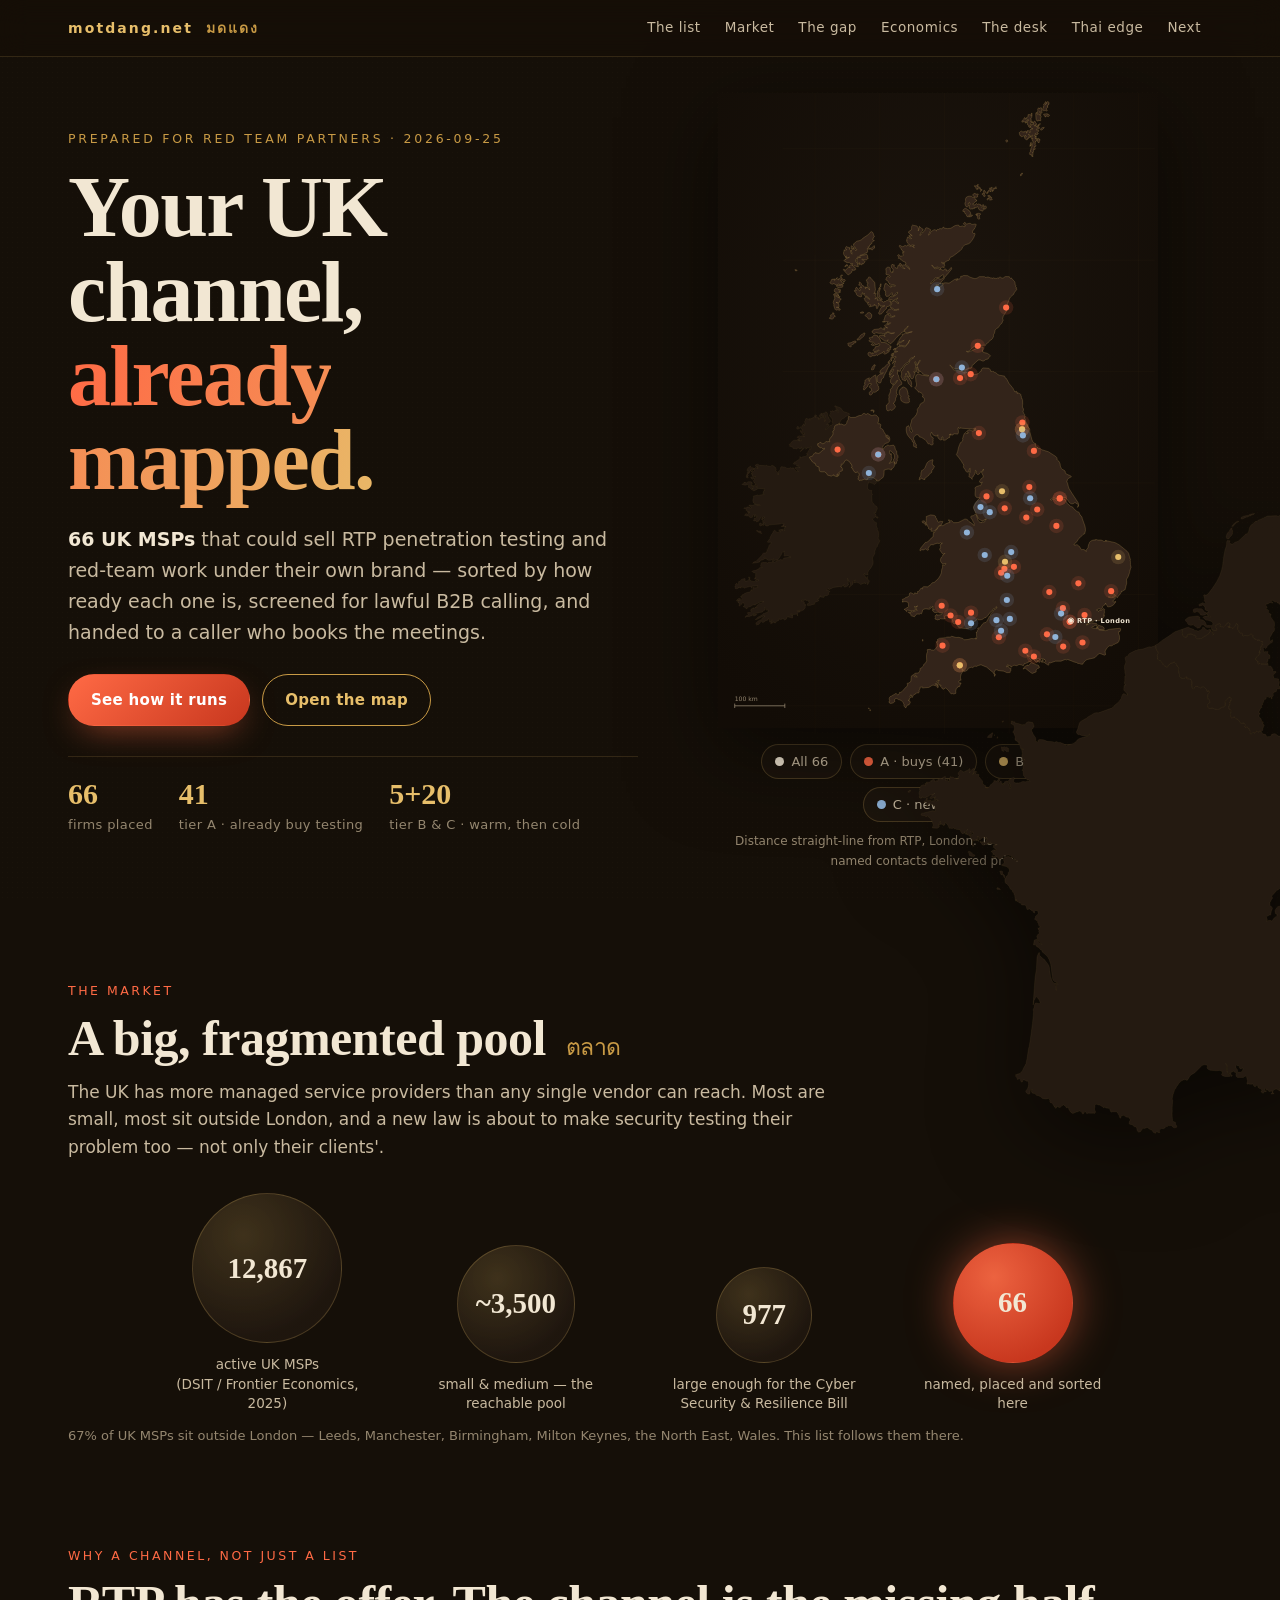
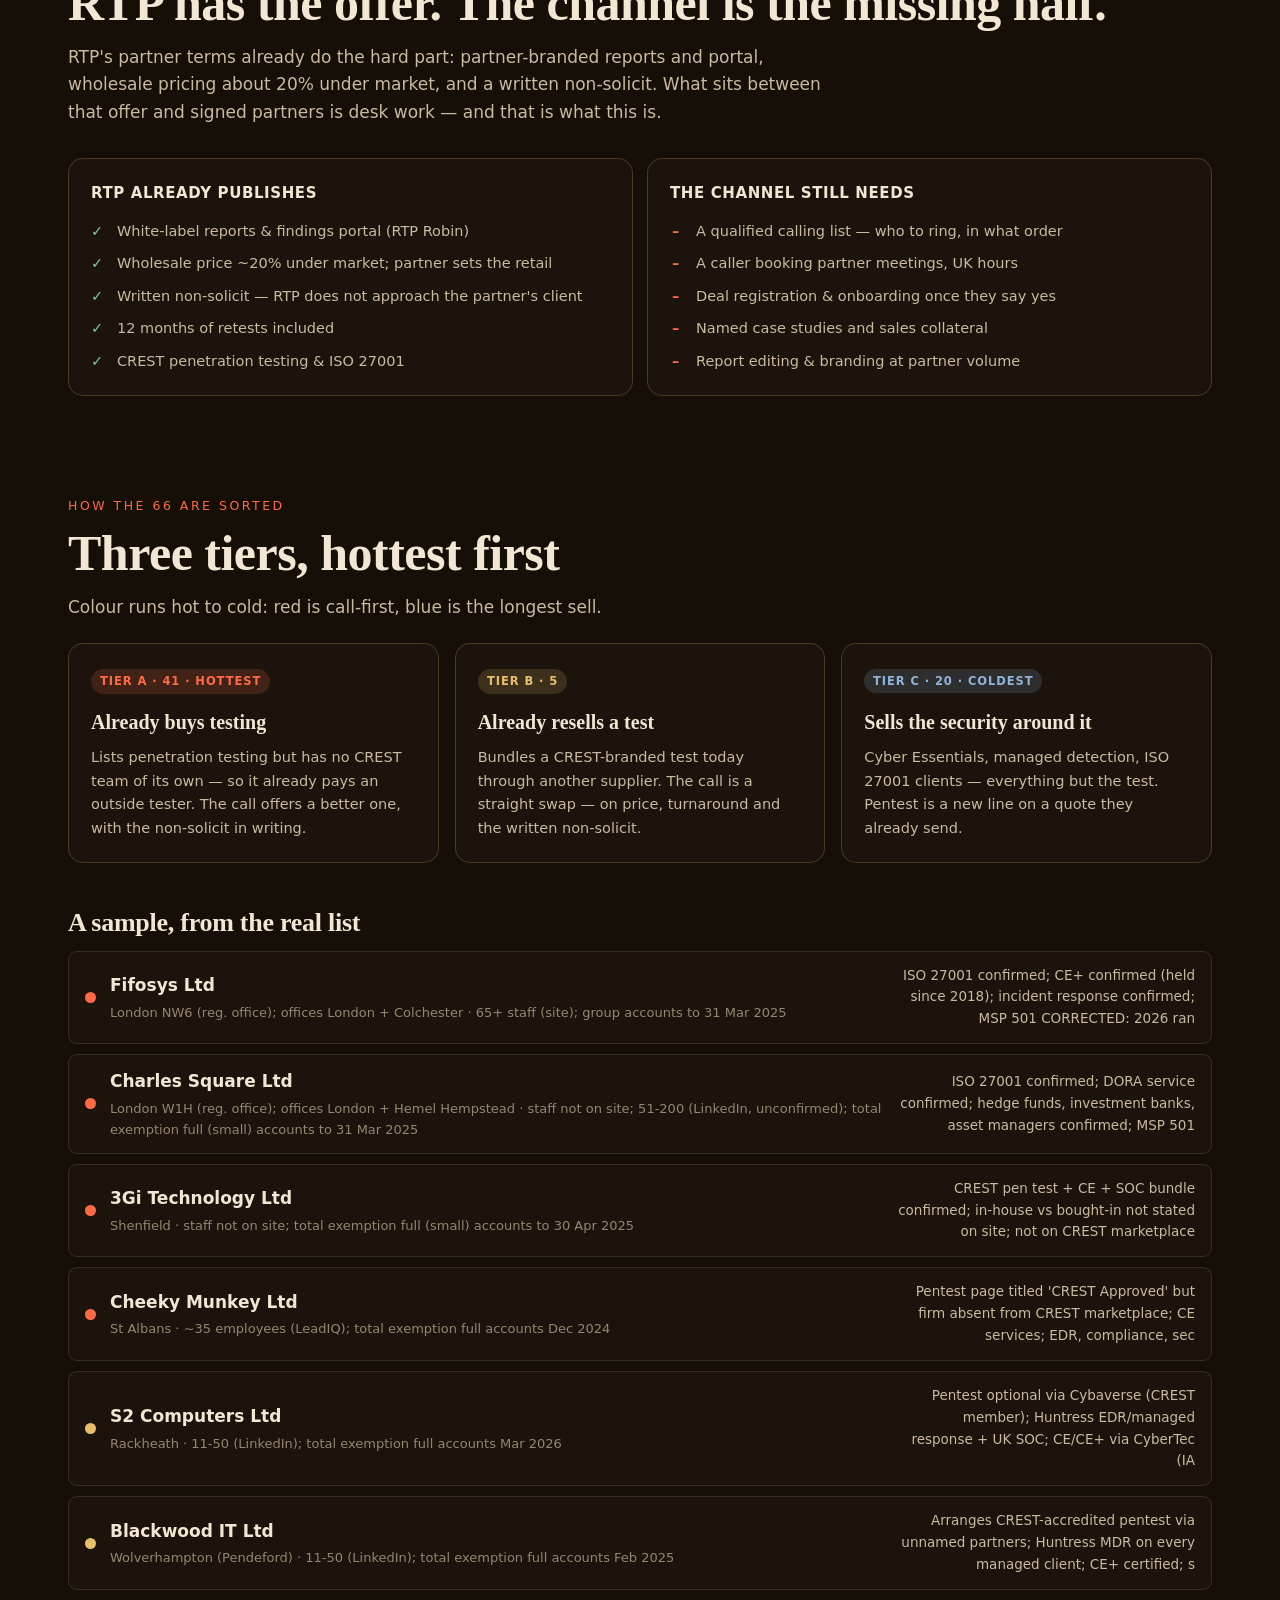
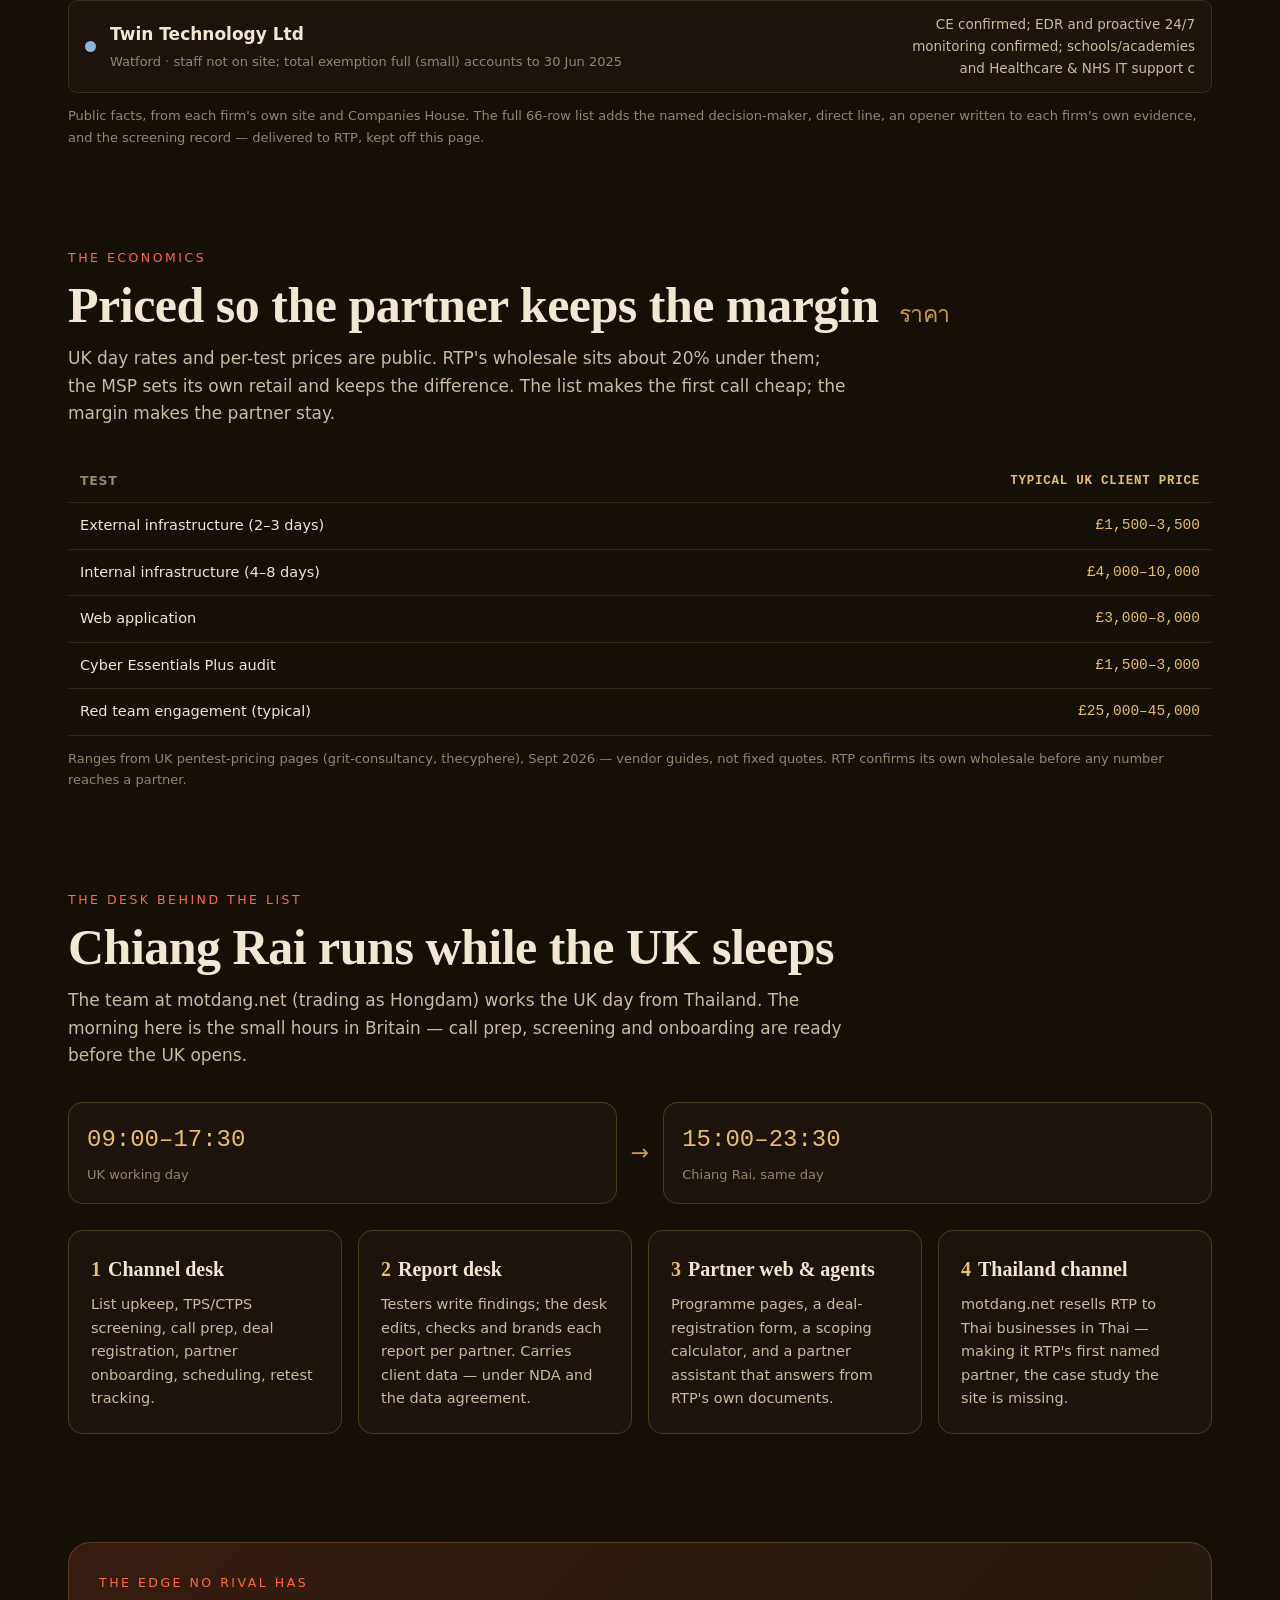
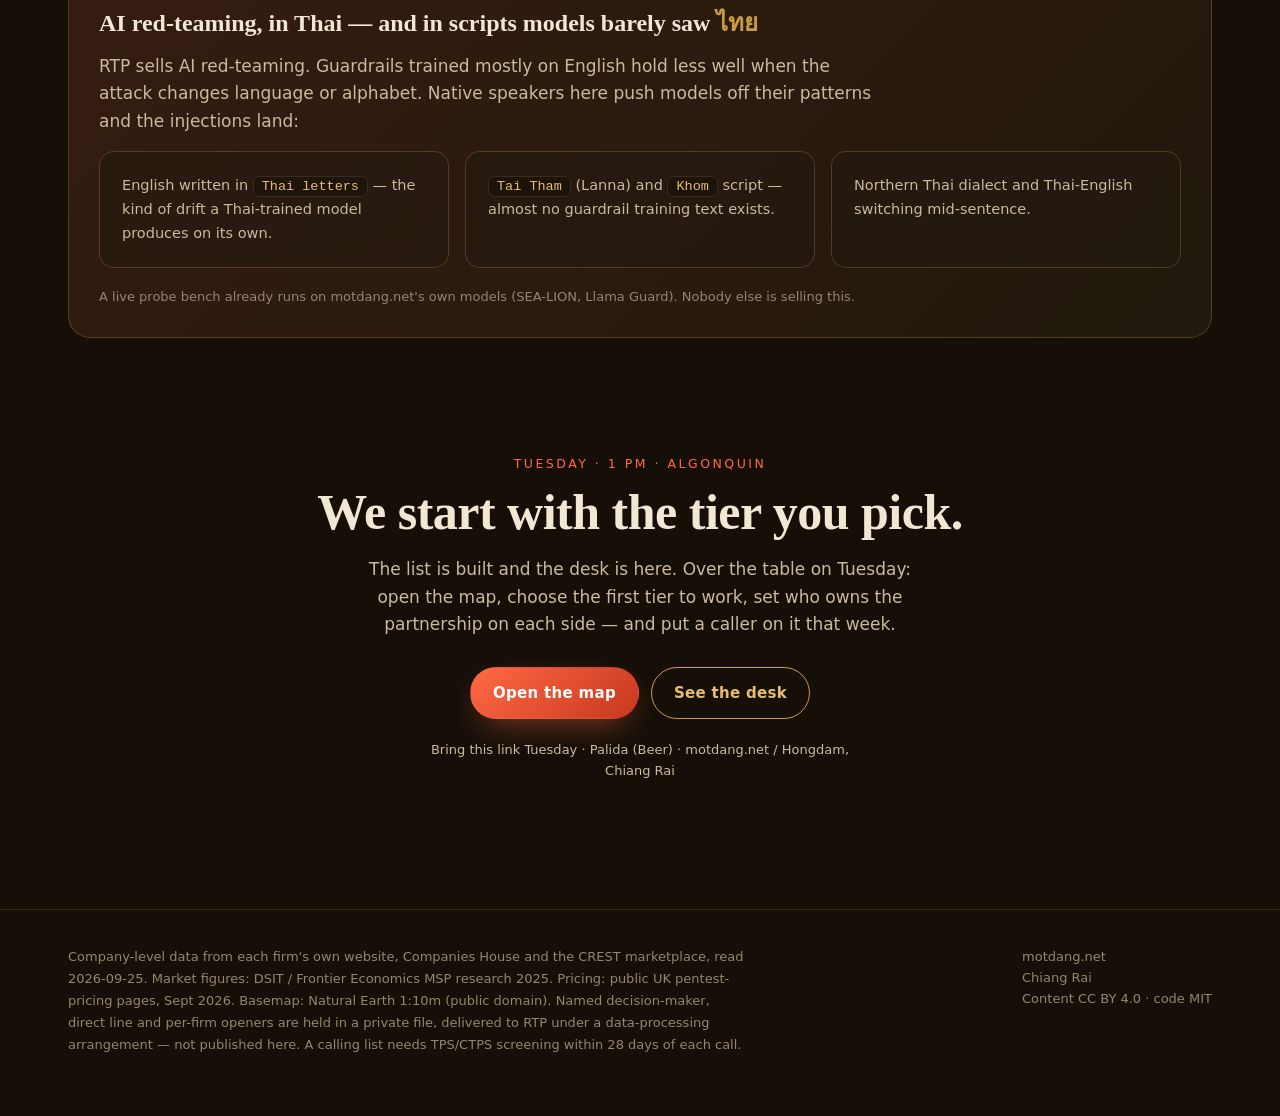
==== commit 8d596f66: "Re-sort tiers by lead warmth, hot->cold colour ramp (no green) - tiers now read call-first to longes" ====
--- a/docs/index.html
+++ b/docs/index.html
@@ -41,7 +41,7 @@
       <div class="strip">
         <div class="s"><div class="v">66</div><div class="k">firms placed</div></div>
         <div class="s"><div class="v">41</div><div class="k">tier A · already buy testing</div></div>
-        <div class="s"><div class="v">20+5</div><div class="k">tier B &amp; C · switch targets</div></div>
+        <div class="s"><div class="v">5+20</div><div class="k">tier B &amp; C · warm, then cold</div></div>
       </div>
     </div>
     <div class="mapwrap" id="map">
@@ -52,7 +52,7 @@
         <rect class="sea" x="0" y="0" width="789.8" height="1140.0"/>
         <g><line class="grat" x1="174.2" y1="1150.0" x2="174.2" y2="0.0"/><line class="grat" x1="290.4" y1="1150.0" x2="290.4" y2="0.0"/><line class="grat" x1="406.5" y1="1150.0" x2="406.5" y2="0.0"/><line class="grat" x1="522.6" y1="1150.0" x2="522.6" y2="0.0"/><line class="grat" x1="638.8" y1="1150.0" x2="638.8" y2="0.0"/><line class="grat" x1="754.9" y1="1150.0" x2="754.9" y2="0.0"/><line class="grat" x1="116.1" y1="1100.0" x2="783.9" y2="1100.0"/><line class="grat" x1="116.1" y1="900.0" x2="783.9" y2="900.0"/><line class="grat" x1="116.1" y1="700.0" x2="783.9" y2="700.0"/><line class="grat" x1="116.1" y1="500.0" x2="783.9" y2="500.0"/><line class="grat" x1="116.1" y1="300.0" x2="783.9" y2="300.0"/><line class="grat" x1="116.1" y1="100.0" x2="783.9" y2="100.0"/></g>
         <g><path class="land" d="M785.2,991.3L786.1,993.5L786.7,997.9L787.3,999.9L789.4,1002.5L790.2,1003.8L790.4,1005.8L790.0,1006.5L788.8,1007.9L788.4,1008.9L789.6,1013.3L789.0,1015.0L789.2,1015.8L789.8,1016.1L790.7,1017.8L791.3,1018.5L792.3,1018.7L793.8,1018.7L795.0,1019.2L795.5,1019.7L795.9,1021.0L798.2,1023.4L799.2,1026.1L800.7,1027.6L805.3,1030.0L806.3,1030.3L807.2,1029.7L808.8,1026.4L809.9,1025.1L811.3,1024.2L814.3,1023.2L819.1,1021.5L820.5,1022.1L821.4,1023.1L822.4,1024.9L823.3,1026.6L823.9,1028.5L824.5,1029.1L826.0,1029.5L826.4,1030.3L827.2,1032.9L826.4,1034.4L826.8,1037.4L828.3,1043.0L828.5,1046.2L828.7,1047.4L829.5,1048.6L830.4,1049.2L832.9,1050.8L833.9,1051.1L835.4,1050.8L837.9,1049.7L838.7,1049.1L839.4,1048.6L839.8,1048.1L841.5,1048.2L841.9,1048.7L841.2,1050.8L841.9,1051.3L845.6,1051.3L847.1,1051.6L848.4,1052.3L849.4,1053.6L850.4,1055.5L850.9,1059.4L850.9,1063.9L851.5,1068.2L853.4,1070.2L853.8,1069.5L854.2,1069.0L854.6,1068.2L855.7,1066.3L856.1,1065.6L856.9,1065.3L859.4,1065.1L861.7,1065.5L863.0,1066.1L864.0,1067.0L865.1,1067.5L866.3,1067.5L870.1,1065.8L871.3,1065.6L872.4,1066.1L874.3,1068.5L875.5,1069.3L876.8,1070.5L878.2,1074.2L879.5,1074.9L879.9,1074.4L879.7,1073.0L880.5,1072.7L881.8,1073.4L882.4,1074.2L882.8,1074.7L882.8,1075.9L882.2,1076.6L880.8,1077.8L880.1,1078.8L879.7,1081.3L878.5,1085.4L878.5,1087.2L879.1,1087.6L880.3,1087.1L881.6,1087.2L882.4,1091.6L882.8,1092.5L883.3,1093.3L881.8,1094.8L880.5,1095.8L879.5,1096.9L879.1,1097.5L878.7,1098.2L878.5,1099.4L879.1,1101.1L879.1,1102.6L882.0,1104.5L883.7,1104.6L887.2,1104.0L895.8,1106.7L898.1,1106.5L906.1,1101.9L908.6,1101.6L909.2,1101.1L909.8,1099.9L910.2,1098.4L910.6,1095.2L910.2,1094.0L910.2,1092.5L910.6,1091.6L916.9,1084.7L918.4,1083.9L918.6,1085.4L919.4,1085.7L921.1,1085.2L921.7,1086.1L921.5,1087.7L921.3,1089.8L921.1,1091.6L920.5,1090.8L919.0,1093.7L919.0,1095.3L919.0,1096.4L916.9,1102.6L916.5,1104.1L917.3,1105.6L920.1,1106.8L921.1,1108.7L921.1,1110.0L920.9,1110.9L920.7,1111.7L920.3,1112.9L919.6,1114.1L919.6,1115.3L920.3,1116.3L920.3,1120.5L920.9,1121.3L922.4,1121.5L923.6,1121.3L926.1,1120.3L927.4,1120.3L928.4,1121.0L930.7,1123.4L931.8,1124.0L933.9,1124.7L934.5,1125.4L937.0,1129.4L937.8,1130.5L938.9,1131.3L940.3,1131.6L942.8,1131.0L944.1,1130.8L945.4,1132.1L946.6,1133.7L946.8,1135.2L946.2,1135.9L946.0,1137.4L946.2,1138.2L947.4,1138.9L948.1,1138.2L948.5,1137.4L949.5,1137.9L951.4,1138.7L952.5,1139.7L955.2,1145.5L955.6,1146.3L955.6,1147.3L955.4,1148.4L955.2,1149.2L955.6,1150.0L956.9,1150.6L958.3,1149.5L959.8,1148.2L960.8,1147.7L962.7,1148.5L964.2,1148.7L964.4,1147.5L965.2,1146.5L966.5,1145.7L967.9,1146.0L969.2,1146.7L970.4,1146.8L971.1,1146.5L971.9,1145.5L972.5,1145.0L974.4,1146.0L976.9,1148.9L978.0,1150.0L979.4,1150.7L983.0,1151.7L984.0,1153.1L984.9,1155.8L985.9,1155.5L990.9,1155.1L991.8,1154.8L992.4,1153.8L993.2,1152.9L993.4,1151.7L995.5,1151.4L995.1,1150.6L998.5,1150.0L1000.1,1150.2L1001.6,1150.9L1004.5,1153.4L1006.2,1154.3L1007.2,1154.4L1008.3,1154.4L1009.5,1153.6L1010.6,1153.4L1016.0,1156.5L1016.8,1157.5L1017.3,1158.3L1017.5,1159.2L1017.7,1160.5L1020.6,1163.9L1020.4,1165.2L1019.4,1165.2L1019.1,1166.3L1019.6,1167.4L1020.4,1168.6L1024.4,1172.8L1024.4,1174.4L1024.8,1175.0L1025.4,1175.4L1026.3,1177.4L1026.5,1178.9L1027.7,1178.6L1028.3,1180.3L1028.1,1181.5L1027.9,1182.6L1028.6,1184.2L1029.4,1184.5L1031.9,1184.5L1034.2,1185.3L1035.9,1183.7L1035.7,1182.1L1035.2,1180.4L1035.7,1179.1L1038.6,1179.6L1040.3,1179.3L1044.7,1181.8L1045.9,1181.8L1045.7,1185.3L1046.5,1188.0L1047.8,1189.2L1049.5,1188.0L1049.5,1186.9L1049.9,1185.8L1052.4,1187.7L1053.4,1188.2L1054.3,1188.5L1059.3,1188.5L1060.8,1189.4L1061.6,1189.1L1062.2,1187.7L1063.1,1187.0L1064.3,1186.9L1064.9,1186.0L1065.4,1184.5L1066.6,1183.5L1068.1,1183.0L1069.1,1183.1L1069.3,1184.2L1071.8,1184.5L1072.9,1184.8L1073.3,1186.4L1072.7,1186.9L1073.5,1188.2L1074.8,1190.6L1075.6,1191.6L1076.8,1192.6L1079.4,1193.1L1080.6,1193.8L1081.0,1194.5L1081.7,1195.6L1082.1,1196.1L1082.9,1196.5L1083.5,1196.1L1084.4,1196.0L1085.0,1195.6L1086.9,1196.3L1088.1,1196.1L1089.6,1195.3L1095.0,1196.8L1098.4,1196.3L1099.4,1196.5L1108.6,1202.1L1114.3,1203.4L1114.9,1204.1L1113.9,1205.8L1112.0,1209.7L1109.3,1217.9L1108.6,1219.3L1106.1,1221.0L1105.3,1221.5L1104.9,1222.0L1104.9,1223.0L1104.2,1223.8L1102.4,1224.0L1101.5,1224.3L1101.3,1225.2L1101.3,1227.0L1100.9,1227.9L1100.3,1228.7L1099.6,1229.7L1098.8,1230.3L1097.3,1232.3L1096.5,1233.3L1095.5,1233.6L1094.8,1234.1L1092.3,1238.5L1091.9,1241.7L1091.9,1245.3L1092.5,1247.3L1091.1,1249.3L1090.4,1250.2L1090.0,1251.0L1090.0,1253.1L1089.6,1253.9L1089.2,1254.6L1088.8,1255.6L1088.6,1256.8L1088.1,1259.3L1088.1,1260.7L1088.3,1261.8L1088.6,1263.2L1089.0,1264.5L1088.8,1265.9L1088.1,1267.4L1087.1,1268.1L1086.0,1268.9L1085.6,1271.0L1085.6,1273.0L1085.2,1274.7L1084.6,1276.2L1080.8,1282.1L1080.4,1283.3L1080.4,1284.8L1079.8,1286.1L1079.4,1287.0L1078.9,1288.5L1078.5,1290.5L1078.7,1294.6L1081.2,1299.7L1081.2,1302.9L1080.8,1304.0L1079.1,1305.9L1078.9,1307.3L1078.9,1308.9L1078.5,1310.3L1077.9,1311.3L1077.7,1312.2L1077.7,1313.2L1078.1,1315.0L1077.9,1316.0L1077.1,1316.5L1076.0,1320.3L1075.8,1321.6L1076.4,1325.2L1076.4,1326.8L1075.2,1328.7L1075.2,1331.4L1075.4,1332.4L1076.4,1333.4L1077.3,1334.8L1078.5,1337.8L1078.9,1338.3L1079.6,1339.2L1079.8,1340.2L1079.4,1341.5L1077.3,1342.4L1075.8,1343.4L1073.3,1345.8L1074.3,1346.8L1074.5,1347.8L1073.9,1348.5L1072.9,1348.5L1073.1,1349.3L1073.5,1350.0L1073.3,1350.8L1072.5,1351.8L1071.6,1351.7L1071.0,1351.2L1069.9,1350.8L1069.3,1351.7L1069.7,1352.5L1070.2,1353.5L1069.9,1354.4L1068.9,1356.2L1067.9,1356.7L1064.9,1356.7L1063.3,1356.7L1061.6,1357.1L1059.5,1358.3L1058.7,1358.1L1058.2,1357.4L1056.4,1356.6L1055.1,1355.7L1054.7,1354.0L1055.7,1351.2L1054.3,1351.3L1053.4,1351.2L1052.6,1350.7L1051.3,1350.3L1048.4,1351.0L1047.0,1350.7L1046.3,1350.3L1045.3,1350.3L1043.8,1351.2L1043.8,1352.2L1044.4,1353.5L1044.7,1354.7L1044.2,1355.5L1043.4,1356.6L1042.6,1357.1L1040.9,1357.6L1040.9,1359.4L1039.4,1360.4L1038.6,1361.8L1037.8,1363.3L1037.5,1364.7L1044.4,1363.8L1045.5,1363.1L1046.3,1364.0L1047.2,1365.0L1047.8,1366.0L1047.4,1367.0L1046.7,1367.5L1045.7,1368.0L1044.9,1369.4L1044.0,1369.6L1042.8,1370.9L1042.6,1372.9L1042.8,1375.5L1038.8,1378.9L1037.1,1380.9L1036.1,1383.1L1032.1,1387.1L1030.4,1388.0L1030.4,1389.7L1029.6,1390.2L1029.2,1390.8L1027.7,1391.5L1027.3,1392.2L1026.5,1393.7L1027.1,1395.6L1025.8,1397.9L1021.9,1401.3L1015.8,1403.7L1012.9,1405.5L1012.0,1409.1L1012.3,1409.9L1013.1,1411.8L1013.3,1412.8L1013.1,1414.3L1012.9,1415.2L1012.5,1416.0L1011.4,1419.4L1011.6,1420.4L1012.3,1421.4L1012.3,1423.1L1012.0,1423.9L1011.4,1424.9L1010.8,1425.5L1008.9,1426.6L1007.4,1428.7L1006.8,1429.3L1002.6,1432.0L994.9,1440.5L994.1,1441.7L994.3,1443.0L995.7,1444.9L993.6,1447.9L991.6,1452.0L990.9,1452.8L990.7,1454.0L990.9,1454.8L990.9,1456.0L990.9,1457.4L990.3,1458.0L993.4,1460.4L994.3,1461.4L995.1,1462.9L995.1,1464.1L994.1,1466.8L993.2,1469.0L993.0,1469.9L992.6,1472.7L992.6,1473.7L992.6,1474.8L991.1,1475.8L989.9,1475.6L986.1,1477.8L984.9,1478.8L984.7,1480.0L985.1,1481.3L986.1,1482.9L985.5,1484.7L984.9,1486.9L986.1,1485.9L988.8,1485.2L991.6,1485.1L993.4,1486.1L995.3,1485.1L998.2,1480.8L1002.0,1478.0L1003.5,1475.9L1003.3,1473.7L1001.8,1474.1L1001.2,1473.6L1000.3,1471.6L999.9,1469.5L999.7,1468.5L999.9,1467.2L1001.2,1465.1L1002.8,1462.4L1004.7,1460.6L1006.4,1459.9L1008.5,1459.7L1010.4,1459.2L1015.2,1455.2L1018.9,1454.3L1022.9,1454.3L1031.5,1457.0L1032.3,1457.5L1032.9,1458.6L1032.9,1459.6L1032.5,1462.1L1031.1,1464.3L1030.9,1465.5L1031.9,1467.7L1034.0,1470.4L1035.2,1473.1L1033.2,1477.8L1032.1,1481.3L1031.7,1484.9L1032.1,1486.6L1036.7,1487.8L1037.8,1488.8L1037.1,1490.3L1036.7,1491.0L1036.7,1492.3L1036.7,1493.5L1036.5,1494.7L1037.1,1495.5L1038.2,1495.2L1038.6,1494.7L1040.3,1495.2L1044.2,1500.4L1044.9,1501.8L1045.5,1503.8L1045.9,1505.7L1046.1,1506.7L1046.5,1507.5L1045.7,1508.0L1045.1,1508.9L1044.7,1510.1L1044.2,1511.4L1043.4,1513.1L1042.4,1514.3L1040.9,1515.0L1039.8,1515.5L1038.4,1515.5L1038.0,1516.0L1037.8,1517.1L1037.1,1516.6L1036.1,1516.1L1034.6,1516.6L1033.8,1517.3L1032.9,1518.8L1032.7,1520.5L1032.5,1522.2L1032.7,1524.1L1033.4,1528.1L1034.6,1530.3L1036.1,1531.7L1037.8,1532.2L1038.4,1532.5L1039.8,1534.0L1040.5,1534.7L1042.4,1535.4L1043.2,1535.9L1043.4,1537.4L1042.8,1539.8L1042.6,1540.6L1043.2,1542.5L1043.6,1543.3L1043.8,1547.4L1044.2,1548.9L1047.0,1550.7L1049.5,1552.9L1050.1,1554.1L1050.5,1555.3L1050.9,1556.5L1051.8,1557.2L1054.1,1558.5L1054.7,1558.9L1054.5,1560.2L1054.1,1561.7L1052.8,1564.3L1050.9,1567.0L1050.9,1570.5L1051.6,1572.5L1051.6,1574.1L1049.9,1575.7L1048.8,1578.1L1048.4,1578.6L1047.4,1577.4L1044.9,1577.9L1042.8,1578.9L1042.1,1580.0L1041.1,1582.0L1040.3,1583.0L1038.4,1583.2L1037.5,1584.2L1038.0,1584.9L1038.2,1585.9L1036.3,1587.1L1034.2,1586.0L1031.9,1584.7L1030.0,1584.2L1028.6,1585.5L1027.9,1585.9L1026.5,1585.9L1024.0,1587.4L1022.9,1588.6L1022.3,1589.6L1023.1,1591.6L1024.2,1592.6L1024.2,1594.0L1024.4,1595.0L1025.0,1596.5L1025.6,1597.0L1027.7,1597.4L1029.2,1598.7L1029.6,1601.6L1029.4,1607.1L1030.4,1609.2L1032.3,1611.2L1036.3,1614.1L1037.5,1614.4L1040.3,1613.7L1041.3,1613.9L1044.2,1615.3L1045.3,1616.8L1045.7,1617.8L1045.7,1618.8L1045.3,1620.5L1045.9,1622.9L1046.1,1625.2L1046.3,1626.1L1048.2,1630.3L1048.4,1631.5L1047.4,1631.5L1045.3,1630.8L1044.2,1630.8L1043.0,1631.6L1041.9,1633.3L1041.5,1635.3L1042.1,1637.4L1041.3,1638.2L1039.2,1642.4L1036.3,1645.3L1035.7,1646.7L1035.9,1649.7L1037.1,1652.6L1039.0,1654.8L1040.5,1656.5L1038.6,1657.6L1038.2,1658.5L1037.5,1661.7L1037.5,1662.9L1037.8,1663.7L1039.2,1666.1L1039.6,1666.9L1040.3,1668.9L1040.7,1669.8L1041.3,1670.5L1042.4,1671.5L1043.0,1672.3L1043.2,1673.2L1043.4,1674.2L1043.8,1675.0L1044.2,1675.9L1045.1,1676.2L1046.3,1675.9L1047.2,1675.7L1048.0,1676.0L1051.3,1678.2L1053.6,1679.2L1059.9,1684.0L1061.0,1684.7L1062.4,1684.8L1063.3,1685.3L1063.7,1686.0L1063.9,1686.8L1064.5,1687.5L1067.4,1687.7L1077.5,1684.1L1079.1,1684.0L1081.4,1682.0L1083.3,1682.5L1082.5,1685.7L1083.3,1687.5L1084.6,1689.0L1085.2,1690.9L1085.4,1693.3L1084.6,1694.3L1083.7,1695.1L1083.1,1696.0L1082.9,1697.3L1082.3,1699.5L1081.9,1700.7L1080.6,1702.4L1077.7,1705.6L1076.4,1708.0L1073.9,1711.3L1073.1,1713.5L1073.3,1716.1L1074.3,1720.8L1073.7,1721.5L1072.9,1721.6L1073.1,1723.2L1072.5,1723.8L1071.6,1724.3L1071.2,1725.0L1070.6,1725.7L1069.9,1724.5L1068.9,1723.7L1067.9,1724.2L1066.8,1725.3L1066.6,1726.5L1066.6,1727.7L1065.8,1728.4L1065.1,1729.2L1064.9,1730.2L1064.5,1731.4L1062.8,1731.3L1061.6,1730.8L1060.1,1730.9L1059.3,1731.6L1058.5,1732.6L1058.7,1733.6L1057.6,1735.1L1057.2,1735.6L1056.8,1734.3L1055.5,1734.0L1054.9,1734.5L1053.6,1735.5L1053.0,1736.7L1052.6,1739.4L1053.0,1742.1L1053.2,1743.8L1053.4,1744.6L1052.6,1745.3L1051.8,1743.6L1050.3,1743.1L1049.5,1743.9L1048.6,1744.9L1047.8,1745.8L1047.4,1746.5L1047.0,1745.3L1044.9,1745.1L1043.8,1745.3L1043.0,1745.9L1042.1,1747.3L1041.9,1748.8L1042.4,1749.3L1040.9,1752.7L1040.7,1755.1L1039.4,1756.2L1039.0,1757.3L1037.8,1757.4L1037.5,1756.4L1036.9,1757.1L1037.1,1758.4L1036.3,1758.8L1035.7,1758.4L1032.7,1759.1L1032.1,1758.1L1031.1,1757.8L1030.6,1758.3L1029.6,1759.3L1029.8,1761.8L1029.0,1763.3L1029.0,1764.9L1027.5,1765.2L1026.5,1765.4L1025.8,1766.7L1025.6,1767.7L1025.0,1768.6L1023.5,1770.4L1021.9,1771.6L1021.4,1773.1L1022.7,1773.6L1026.3,1772.5L1027.5,1772.6L1027.7,1773.5L1027.1,1775.2L1026.0,1776.0L1025.8,1777.9L1026.3,1778.7L1026.7,1779.9L1025.6,1780.9L1024.4,1781.7L1023.7,1782.1L1022.7,1782.6L1021.9,1782.1L1021.7,1781.2L1021.0,1781.6L1020.0,1781.6L1018.5,1781.7L1018.3,1782.8L1017.7,1783.9L1016.6,1785.0L1015.0,1784.4L1013.5,1784.8L1011.6,1784.8L1010.6,1785.3L1009.1,1786.5L1008.5,1788.2L1008.7,1789.5L1008.9,1790.9L1007.0,1790.9L1006.4,1790.0L1004.9,1789.0L1003.5,1788.2L1002.0,1788.0L999.9,1788.3L998.5,1789.2L997.6,1789.7L996.6,1790.7L996.2,1792.7L996.2,1795.3L997.2,1795.8L998.0,1795.4L997.6,1796.4L996.2,1796.6L992.8,1796.9L992.4,1796.4L993.2,1795.9L994.1,1795.4L994.9,1794.7L994.7,1792.9L993.6,1791.5L992.6,1791.7L989.9,1792.2L988.8,1792.2L988.2,1790.2L986.7,1789.7L984.9,1789.9L983.4,1788.7L983.6,1787.1L982.8,1786.6L981.9,1786.8L980.3,1788.0L981.1,1788.5L981.9,1790.7L983.0,1791.2L984.4,1792.0L983.8,1792.9L982.4,1792.7L980.7,1792.7L980.1,1793.1L978.8,1795.6L976.7,1794.6L975.0,1793.1L974.6,1792.0L975.7,1791.0L976.7,1790.0L976.3,1789.3L975.7,1788.8L974.6,1788.5L974.4,1787.7L973.4,1786.8L972.1,1786.8L969.6,1785.3L969.0,1783.1L968.3,1782.1L967.1,1781.4L966.0,1781.2L965.2,1782.3L964.6,1783.9L963.3,1783.3L962.3,1783.1L961.7,1781.9L960.8,1780.6L960.4,1779.2L959.6,1778.7L958.9,1779.2L955.8,1779.2L954.8,1779.2L952.9,1778.9L952.0,1778.7L950.6,1779.2L949.3,1778.4L949.5,1776.7L949.7,1775.7L950.2,1774.7L950.6,1773.0L950.0,1772.0L949.7,1770.8L948.9,1766.5L946.2,1764.5L943.1,1767.2L938.7,1767.1L936.4,1767.4L932.8,1767.2L931.1,1766.4L929.9,1764.2L929.5,1761.8L930.7,1759.1L932.4,1757.8L937.6,1757.8L939.3,1757.1L940.3,1756.1L941.6,1754.2L942.2,1752.0L942.0,1749.7L940.3,1751.0L938.7,1751.7L937.2,1751.4L935.9,1749.7L935.5,1748.1L935.5,1747.1L934.1,1746.1L932.2,1746.1L931.1,1744.4L930.5,1744.8L930.1,1746.1L929.7,1747.5L929.9,1750.2L930.5,1751.0L931.1,1751.5L932.0,1752.4L932.8,1754.9L932.2,1757.1L930.7,1758.3L929.0,1758.6L928.2,1758.3L925.1,1755.9L923.4,1756.8L923.0,1757.4L921.5,1757.9L920.9,1758.4L920.5,1759.8L921.3,1762.2L921.5,1763.5L923.4,1763.3L921.9,1764.9L920.7,1765.9L920.5,1764.2L919.4,1761.8L917.1,1760.1L915.0,1757.8L914.2,1755.1L914.4,1749.3L914.2,1747.5L913.8,1746.1L913.2,1744.3L912.3,1742.9L911.5,1742.1L913.2,1746.1L913.4,1747.1L913.4,1754.4L914.2,1757.8L915.7,1759.8L917.5,1761.3L918.8,1763.3L918.6,1765.4L916.9,1765.5L909.8,1765.2L905.4,1764.0L904.0,1762.8L904.0,1761.1L905.0,1759.6L905.2,1758.3L904.8,1756.9L903.3,1755.7L900.8,1754.4L894.8,1755.2L883.1,1754.1L881.6,1753.5L880.3,1752.9L878.7,1751.4L877.8,1749.0L878.7,1746.8L877.2,1744.8L873.9,1744.4L870.5,1744.9L868.4,1745.9L867.6,1746.8L855.9,1758.8L849.2,1762.5L847.3,1764.5L842.7,1772.0L841.7,1772.6L839.2,1771.1L837.9,1771.4L835.4,1771.6L831.4,1773.6L827.2,1778.0L826.2,1779.6L825.8,1780.4L824.9,1781.4L824.3,1782.3L823.3,1783.4L822.6,1784.8L822.0,1786.5L821.0,1787.8L819.5,1789.3L819.1,1791.2L818.7,1792.7L818.0,1794.6L817.0,1797.3L816.6,1799.1L816.2,1800.7L815.7,1803.5L815.3,1805.7L815.3,1806.7L816.2,1807.2L816.2,1809.3L815.7,1815.3L815.3,1820.9L815.3,1825.0L815.5,1827.5L815.1,1831.7L815.3,1837.1L815.7,1841.2L815.9,1844.6L816.8,1845.7L818.0,1846.6L819.7,1846.9L821.0,1847.4L821.4,1848.4L821.4,1849.6L821.4,1850.8L821.8,1851.8L822.2,1852.5L823.3,1854.4L823.5,1856.5L821.0,1857.4L819.5,1857.6L818.0,1857.2L816.8,1856.7L816.2,1856.2L815.5,1855.5L815.1,1854.5L814.7,1853.5L812.6,1853.2L810.9,1853.8L809.0,1853.0L807.2,1854.9L806.3,1855.0L805.3,1855.0L804.2,1855.2L803.4,1855.9L801.7,1858.1L800.7,1858.7L799.4,1859.1L797.1,1858.6L796.1,1858.7L795.0,1859.4L792.5,1861.8L792.1,1862.8L792.5,1864.7L793.4,1865.7L791.9,1866.2L790.4,1865.8L787.9,1864.7L786.7,1864.8L786.3,1865.3L785.8,1866.8L785.4,1867.4L784.2,1867.2L782.9,1866.3L781.9,1866.0L780.8,1864.8L779.8,1863.3L779.4,1861.6L776.6,1861.1L773.3,1859.1L772.7,1858.2L771.0,1857.1L769.1,1857.4L765.6,1858.7L762.8,1858.4L762.0,1858.9L761.6,1859.4L761.2,1860.9L759.5,1862.8L758.7,1864.1L757.8,1864.8L757.0,1865.0L755.5,1865.3L754.7,1865.2L753.9,1864.5L752.8,1863.3L752.2,1861.8L751.6,1858.1L750.7,1856.4L749.9,1855.9L748.6,1855.7L747.4,1855.4L744.0,1852.5L742.8,1851.8L739.2,1851.1L738.2,1850.6L738.0,1849.8L738.2,1847.3L738.8,1845.1L739.9,1843.9L741.3,1843.7L740.5,1842.4L739.2,1841.9L738.2,1841.0L738.8,1839.0L732.1,1838.1L731.5,1837.8L728.4,1835.1L725.8,1835.9L724.0,1835.8L723.1,1839.8L721.9,1840.5L721.0,1839.0L720.0,1835.6L718.7,1833.8L717.9,1831.4L717.3,1831.1L716.4,1830.5L716.6,1829.2L715.4,1828.7L708.3,1828.7L706.2,1829.4L704.7,1828.4L704.1,1827.0L703.7,1825.5L703.1,1824.0L702.0,1822.9L700.8,1822.4L695.9,1821.9L695.3,1821.6L694.5,1820.6L693.4,1820.6L692.8,1821.3L692.2,1821.6L691.6,1821.3L690.7,1820.1L690.3,1819.6L688.4,1818.7L685.9,1816.9L685.1,1816.7L683.8,1816.7L682.8,1816.5L680.9,1815.5L679.9,1815.3L678.2,1815.5L676.9,1816.2L676.5,1817.5L676.7,1819.7L675.9,1822.6L676.5,1823.6L676.1,1824.1L675.5,1825.5L676.3,1825.8L677.1,1827.0L677.6,1828.5L677.3,1830.2L676.9,1831.2L676.1,1831.6L674.0,1831.2L666.9,1831.4L665.8,1830.9L663.8,1831.7L662.5,1831.7L661.5,1831.6L661.0,1830.7L659.4,1828.2L658.3,1828.7L657.3,1830.0L655.6,1832.9L654.8,1833.1L653.9,1831.7L652.7,1829.0L651.6,1828.4L648.5,1827.3L647.7,1827.5L646.6,1828.5L643.1,1829.2L638.5,1831.2L636.6,1831.6L634.3,1830.4L633.9,1829.9L633.2,1828.9L632.4,1828.7L631.8,1828.4L631.6,1827.0L630.3,1825.5L629.7,1824.0L629.3,1822.3L629.5,1820.4L628.4,1821.1L626.8,1821.6L625.1,1821.4L624.5,1819.6L621.1,1816.9L620.1,1815.7L619.6,1816.7L619.2,1817.5L618.4,1817.0L615.5,1819.9L614.2,1820.9L612.3,1821.1L609.2,1819.2L607.7,1819.2L607.7,1821.6L606.3,1822.6L605.2,1822.3L605.2,1821.1L604.6,1820.2L603.3,1820.1L603.5,1819.2L601.0,1815.0L600.0,1814.0L598.1,1812.3L596.9,1812.3L595.8,1811.5L595.4,1810.6L595.8,1809.6L595.6,1808.1L594.6,1805.4L593.1,1804.7L588.7,1805.7L583.9,1805.2L581.8,1804.4L579.7,1802.3L579.1,1801.3L578.0,1801.0L576.2,1800.7L575.7,1800.2L574.7,1799.5L572.0,1799.5L570.1,1797.4L568.0,1796.1L564.7,1795.3L563.6,1794.4L562.6,1793.1L562.4,1791.7L562.8,1790.4L564.0,1789.0L562.8,1788.7L561.5,1789.3L560.5,1790.7L560.1,1792.7L559.9,1795.3L559.4,1796.6L558.4,1797.1L556.9,1796.9L555.5,1796.4L554.2,1795.4L553.2,1793.9L552.3,1791.9L552.7,1791.0L555.3,1787.7L555.9,1786.5L556.9,1783.3L557.6,1779.4L557.3,1775.7L555.7,1773.5L554.2,1773.8L551.3,1772.3L549.4,1771.6L548.1,1771.6L547.3,1772.3L546.9,1774.0L546.7,1774.8L545.8,1775.3L544.6,1775.3L544.0,1774.8L543.1,1772.8L543.1,1771.8L543.3,1770.8L542.7,1770.3L541.7,1769.6L539.8,1770.1L538.5,1770.3L537.9,1770.8L537.1,1770.6L536.9,1768.1L536.0,1766.9L534.4,1765.9L534.4,1764.7L534.4,1762.5L534.6,1761.5L535.6,1762.3L536.0,1761.7L537.1,1761.1L542.3,1760.0L543.8,1757.6L545.0,1756.8L546.1,1755.7L546.5,1754.9L547.7,1751.9L548.1,1750.7L548.6,1749.8L550.9,1746.1L551.3,1744.9L553.0,1742.1L553.4,1738.9L554.8,1733.1L557.1,1716.7L558.6,1711.0L560.7,1698.2L564.5,1669.8L565.9,1655.8L566.3,1649.5L566.1,1648.0L565.7,1645.3L567.4,1641.6L567.6,1639.7L568.6,1635.2L569.9,1633.5L571.4,1633.3L574.9,1634.5L577.0,1634.2L578.0,1633.0L578.0,1631.5L576.8,1629.6L577.0,1628.3L572.6,1623.2L572.0,1622.9L571.4,1622.3L570.5,1622.5L570.3,1623.4L569.7,1624.4L567.2,1629.3L566.5,1633.7L565.9,1636.2L565.5,1637.2L569.1,1587.9L571.6,1572.0L572.6,1550.9L573.0,1549.6L574.9,1544.7L575.7,1543.1L576.8,1542.6L577.4,1543.5L577.4,1545.3L577.0,1546.2L577.2,1547.4L577.8,1548.6L578.5,1549.2L582.2,1552.9L584.7,1554.6L585.6,1555.0L592.7,1564.4L594.3,1567.5L595.0,1570.3L595.2,1572.4L595.8,1576.1L596.9,1585.4L597.3,1586.5L599.2,1592.3L601.0,1595.5L603.3,1598.2L605.2,1599.5L605.6,1600.2L606.3,1601.4L606.3,1602.4L606.1,1603.9L606.3,1606.1L606.5,1608.2L606.9,1609.8L607.7,1610.5L607.5,1609.2L607.3,1606.3L606.9,1605.1L607.5,1602.4L606.9,1600.2L605.4,1598.5L604.2,1597.5L605.8,1597.7L607.5,1598.0L608.8,1598.9L610.0,1600.2L608.6,1597.0L606.3,1595.7L603.8,1594.7L601.7,1592.6L600.6,1590.1L600.0,1586.9L597.7,1567.8L597.1,1563.9L595.0,1557.7L593.9,1554.8L592.7,1552.3L590.0,1548.6L581.6,1541.3L581.2,1538.9L578.9,1537.7L575.7,1534.0L574.1,1533.2L573.0,1532.8L572.0,1532.2L571.1,1531.2L570.5,1530.0L569.5,1529.0L567.4,1529.5L566.3,1529.0L567.4,1522.0L567.4,1520.7L571.1,1519.3L572.4,1519.3L576.0,1524.6L576.8,1525.3L577.4,1525.9L581.4,1528.3L580.1,1526.4L574.9,1521.4L573.4,1519.2L573.0,1518.3L573.0,1517.1L572.8,1515.6L572.4,1514.3L572.0,1513.3L572.6,1512.8L573.0,1512.2L573.4,1511.1L574.1,1510.4L575.1,1509.7L576.2,1509.7L576.8,1508.4L576.6,1507.4L576.4,1506.3L576.0,1505.5L575.5,1505.0L576.4,1503.8L575.7,1502.8L575.1,1501.4L574.3,1498.2L575.5,1499.2L577.2,1498.4L577.8,1496.7L577.6,1495.7L577.2,1495.2L575.7,1494.3L575.5,1493.5L575.5,1492.5L575.1,1491.1L575.1,1489.8L574.1,1489.5L573.7,1488.8L573.2,1487.9L573.9,1487.3L572.6,1485.9L571.8,1485.6L572.0,1484.7L570.7,1484.4L569.5,1484.2L568.4,1483.4L568.8,1481.5L569.5,1480.7L569.7,1478.3L570.3,1477.1L574.3,1474.1L574.7,1472.7L574.5,1471.2L574.3,1469.7L573.0,1467.7L570.3,1467.3L568.2,1468.9L568.4,1472.1L566.8,1471.6L565.7,1470.0L564.7,1468.0L563.6,1467.7L561.3,1466.3L560.1,1465.0L559.2,1464.6L556.1,1465.8L554.6,1465.6L554.0,1463.4L553.6,1461.1L552.7,1459.2L551.5,1458.0L549.8,1457.7L545.8,1457.5L544.4,1456.9L544.8,1455.7L544.0,1454.5L540.8,1454.0L538.9,1451.8L537.3,1451.3L536.4,1450.8L536.0,1449.9L535.4,1447.7L535.0,1446.7L535.0,1447.9L535.2,1449.6L535.4,1450.4L535.0,1451.0L533.9,1449.6L532.7,1442.3L532.9,1440.5L532.1,1440.1L531.6,1439.0L531.2,1437.6L531.0,1436.4L530.0,1435.2L529.1,1434.4L528.5,1433.4L527.9,1430.9L527.0,1430.0L526.2,1429.7L525.2,1429.5L524.7,1429.0L522.9,1424.8L519.7,1420.7L517.8,1419.2L516.4,1418.7L515.7,1418.0L515.3,1416.5L515.1,1414.5L514.9,1412.8L515.1,1410.6L515.5,1409.6L517.0,1408.4L516.8,1406.9L517.6,1405.9L519.7,1404.2L520.6,1402.7L521.4,1399.1L522.2,1397.4L523.3,1396.4L523.1,1394.7L522.4,1393.0L521.8,1391.9L521.0,1390.8L517.4,1388.5L510.7,1387.1L508.6,1385.8L509.5,1385.1L510.1,1384.4L510.7,1383.9L512.6,1383.6L513.2,1382.4L513.4,1380.9L513.4,1379.5L512.8,1378.0L512.6,1376.5L512.6,1375.3L513.0,1374.1L513.2,1372.9L513.9,1372.1L515.1,1371.3L520.6,1370.7L521.0,1370.2L521.8,1370.1L522.2,1370.7L525.6,1372.1L526.6,1372.1L526.2,1371.4L527.5,1371.6L528.1,1371.9L528.5,1372.6L527.2,1372.6L529.8,1375.5L532.1,1376.0L532.7,1376.5L533.9,1378.2L535.4,1378.9L538.5,1378.9L537.3,1378.0L535.0,1377.5L533.9,1376.5L532.3,1374.0L530.2,1372.1L528.1,1370.6L527.0,1370.1L525.6,1370.1L524.3,1368.7L522.0,1368.0L514.1,1368.7L512.2,1370.1L511.8,1370.7L511.4,1371.9L510.7,1372.6L508.8,1373.3L507.6,1374.8L506.5,1375.3L505.3,1375.3L504.2,1374.8L503.4,1374.0L501.9,1371.9L501.1,1371.4L500.1,1371.3L499.0,1371.4L498.4,1372.4L498.4,1373.4L496.5,1373.3L491.1,1370.1L492.5,1369.6L495.0,1370.9L496.3,1370.7L497.3,1369.2L496.7,1368.0L495.7,1366.7L494.6,1365.2L494.0,1365.7L494.2,1366.5L494.0,1367.9L493.4,1365.0L492.7,1363.5L490.2,1361.6L495.0,1358.4L496.1,1358.8L497.1,1358.9L496.7,1359.8L497.1,1360.4L497.8,1359.6L499.6,1358.3L499.0,1357.4L497.6,1357.4L496.5,1356.9L497.1,1355.5L496.1,1354.7L495.0,1354.7L494.2,1354.0L494.6,1352.2L494.0,1350.8L494.6,1350.1L498.2,1350.0L500.3,1349.3L501.5,1349.3L500.5,1349.1L499.0,1349.5L498.0,1349.3L493.6,1347.3L492.5,1347.1L490.0,1348.0L487.7,1348.0L486.9,1348.6L485.8,1348.0L486.9,1347.8L487.7,1347.1L488.8,1345.9L489.2,1344.6L488.1,1345.6L487.3,1345.8L485.6,1345.9L486.5,1346.3L486.7,1347.3L485.2,1347.3L484.0,1346.6L484.0,1349.0L483.1,1349.6L481.3,1348.8L480.2,1348.8L477.3,1350.0L476.0,1350.1L474.4,1349.6L473.7,1348.8L472.7,1346.4L472.3,1345.8L471.6,1345.4L470.8,1345.2L469.8,1344.2L470.8,1343.4L472.5,1343.4L473.3,1345.4L473.9,1344.7L475.2,1345.4L475.6,1343.2L476.4,1344.4L477.9,1345.1L479.6,1344.9L480.8,1343.9L480.4,1343.2L482.7,1339.5L482.9,1337.6L481.7,1335.8L482.1,1337.0L481.9,1338.2L482.1,1339.0L481.7,1339.5L480.8,1339.8L480.4,1339.3L477.7,1337.1L478.7,1337.3L480.0,1337.8L479.4,1336.6L478.5,1336.1L476.9,1335.8L477.7,1336.3L476.4,1337.0L473.3,1337.3L472.9,1338.2L472.3,1339.3L471.2,1339.8L469.3,1340.5L469.5,1339.0L468.7,1339.3L468.1,1339.8L467.9,1338.7L467.9,1337.6L468.5,1336.3L467.0,1335.8L466.6,1334.8L466.4,1333.6L466.2,1334.4L466.4,1335.6L466.4,1338.7L466.6,1339.7L467.2,1340.9L467.9,1341.9L468.5,1342.5L468.3,1343.6L467.2,1342.5L466.2,1342.4L465.6,1341.2L464.9,1340.5L465.2,1341.7L464.3,1342.2L464.1,1340.9L463.9,1339.3L463.3,1340.5L463.7,1341.9L462.4,1341.7L462.0,1341.2L460.3,1342.4L459.3,1342.4L458.5,1341.9L459.3,1341.2L458.7,1340.5L458.0,1340.0L457.0,1341.2L457.4,1341.7L457.0,1345.2L457.4,1348.1L458.5,1350.5L459.7,1352.2L457.6,1351.7L457.2,1352.2L456.2,1349.3L456.2,1347.3L456.8,1345.6L457.0,1344.2L456.8,1341.9L456.4,1340.2L455.7,1338.8L454.9,1337.8L454.3,1337.3L453.7,1337.0L452.8,1336.0L453.0,1334.8L453.7,1331.9L458.0,1329.5L457.8,1328.5L457.6,1326.8L456.8,1327.3L456.4,1325.5L455.7,1325.8L454.3,1325.2L453.4,1325.3L454.1,1325.7L454.7,1326.5L455.1,1327.5L455.3,1328.9L454.9,1329.5L454.3,1329.0L453.4,1330.1L452.6,1330.2L453.4,1331.6L452.6,1332.1L452.2,1333.1L452.0,1333.9L451.6,1334.4L451.1,1333.9L449.3,1331.6L447.8,1331.1L445.3,1330.4L443.8,1330.2L444.9,1329.7L445.9,1329.9L448.2,1330.9L447.2,1329.5L446.1,1329.2L443.8,1328.9L444.2,1328.0L444.7,1327.3L444.9,1326.0L445.7,1326.2L447.0,1323.8L447.4,1322.6L448.2,1321.9L447.0,1323.0L445.3,1324.8L443.6,1326.0L442.4,1326.3L443.2,1327.0L443.4,1328.2L438.6,1329.5L437.8,1329.2L435.9,1326.2L435.0,1324.1L434.4,1323.1L433.8,1321.9L433.2,1322.6L430.2,1321.9L428.8,1322.1L427.7,1321.8L427.1,1320.8L424.6,1320.8L423.6,1320.3L423.1,1318.9L419.6,1320.6L418.7,1319.8L417.5,1319.8L416.2,1320.1L415.2,1319.9L413.9,1317.2L413.5,1316.7L413.1,1316.2L413.1,1314.5L412.3,1314.3L411.6,1313.7L411.4,1312.7L410.2,1311.1L408.7,1310.0L407.2,1309.6L407.7,1311.6L407.2,1313.2L406.0,1314.9L404.7,1314.5L405.8,1314.3L406.4,1313.0L405.6,1313.3L404.7,1313.7L404.3,1314.5L402.6,1313.0L402.0,1312.5L401.0,1312.5L400.3,1312.0L399.5,1310.8L399.1,1309.3L398.9,1307.6L398.3,1308.8L398.5,1310.3L399.3,1311.6L400.1,1312.5L399.3,1313.2L398.3,1313.8L397.6,1314.5L396.6,1312.3L395.7,1312.5L395.5,1313.8L396.4,1314.5L396.0,1315.2L397.6,1315.9L395.7,1318.7L394.9,1319.2L393.4,1319.8L384.9,1319.2L384.9,1317.0L385.3,1316.4L386.3,1316.2L386.3,1313.7L385.5,1311.1L384.9,1308.4L384.0,1306.6L381.3,1302.4L376.1,1297.8L375.5,1297.3L374.8,1298.0L374.0,1299.0L373.4,1299.5L371.5,1297.5L370.5,1297.3L368.6,1297.3L364.2,1295.9L364.8,1294.9L365.2,1294.4L365.4,1293.6L365.9,1292.6L366.5,1293.1L385.5,1288.5L388.8,1289.5L389.7,1289.2L390.5,1285.6L390.3,1284.5L389.5,1283.3L388.8,1280.4L388.2,1279.4L385.7,1278.9L384.9,1278.0L384.5,1276.7L383.0,1277.4L379.9,1275.2L378.4,1275.7L377.6,1277.5L376.7,1279.7L375.7,1281.8L374.2,1282.3L374.6,1280.2L374.2,1278.4L374.0,1277.5L373.8,1276.7L374.0,1275.5L374.6,1274.7L374.2,1273.7L370.0,1273.3L370.2,1272.3L370.0,1271.3L370.7,1271.0L371.7,1271.1L373.2,1271.0L373.2,1269.6L374.0,1266.1L374.8,1265.4L375.7,1265.9L375.1,1269.6L376.5,1270.4L381.7,1269.9L382.4,1270.3L382.8,1270.8L383.8,1271.3L387.4,1270.3L391.1,1269.9L390.5,1270.6L390.9,1271.1L395.5,1269.9L393.9,1269.4L393.0,1269.1L392.8,1267.9L392.4,1268.6L391.6,1268.9L390.7,1268.6L390.5,1267.6L387.6,1267.9L388.2,1266.9L388.8,1266.4L389.1,1265.5L389.7,1265.2L390.9,1263.7L389.9,1263.7L388.6,1264.9L387.6,1265.2L388.0,1264.5L387.6,1263.7L387.2,1264.7L385.9,1264.7L384.2,1266.2L382.8,1266.4L383.4,1265.9L382.8,1265.2L382.4,1265.7L381.7,1266.1L380.9,1266.4L380.1,1265.9L383.4,1261.2L384.0,1260.7L389.7,1256.8L388.6,1257.3L386.8,1258.5L385.7,1259.0L381.7,1259.6L379.9,1260.5L376.3,1263.2L373.4,1264.0L371.7,1265.0L370.5,1265.2L369.6,1264.9L367.5,1263.9L366.5,1263.7L366.3,1264.7L366.1,1265.5L362.7,1265.9L361.9,1265.4L361.5,1264.4L361.0,1262.3L362.1,1262.2L362.1,1261.0L361.0,1258.3L360.8,1256.4L361.3,1254.6L361.9,1253.1L362.9,1252.7L361.5,1250.9L362.1,1248.0L363.6,1244.9L364.6,1243.3L365.2,1243.6L365.9,1243.9L365.4,1243.3L366.3,1242.4L367.3,1242.1L369.2,1241.7L370.2,1242.2L372.3,1243.4L371.7,1241.1L371.3,1239.7L371.9,1239.0L374.6,1239.9L375.7,1239.9L374.2,1239.0L374.2,1238.0L373.8,1237.0L378.4,1237.0L379.6,1236.8L381.5,1235.7L382.8,1235.7L382.2,1235.2L381.7,1234.3L383.4,1234.0L385.1,1232.8L386.5,1232.1L388.0,1232.1L389.1,1233.6L388.6,1235.8L390.1,1235.7L391.8,1234.5L393.2,1234.5L394.5,1235.0L395.3,1234.3L394.1,1233.8L394.5,1232.8L395.3,1231.8L396.4,1230.9L397.4,1230.4L398.9,1230.1L400.1,1230.3L401.2,1230.9L401.6,1230.3L402.2,1230.8L402.9,1231.4L403.5,1230.4L403.3,1228.7L404.1,1228.6L404.7,1228.2L406.0,1227.4L408.1,1226.7L408.3,1228.1L408.1,1229.2L408.7,1229.6L408.3,1230.1L408.9,1231.3L409.3,1232.1L409.3,1233.1L409.1,1234.3L410.8,1232.5L411.6,1231.9L412.7,1232.1L412.3,1232.8L411.8,1233.6L412.7,1234.6L414.4,1235.8L415.2,1237.0L415.6,1236.3L415.2,1235.7L415.6,1235.0L415.2,1234.3L415.0,1233.5L414.8,1231.4L415.2,1232.1L416.0,1233.0L415.8,1231.3L416.0,1229.2L416.4,1228.2L417.1,1228.7L417.5,1227.9L417.5,1226.7L418.3,1227.9L419.4,1228.2L422.1,1228.1L422.7,1228.4L424.0,1229.7L424.6,1230.1L425.4,1230.3L427.5,1229.6L427.5,1231.3L429.0,1231.8L430.7,1231.8L431.5,1231.3L430.9,1228.9L430.7,1227.4L433.8,1226.0L433.0,1225.4L431.1,1222.7L430.9,1221.0L431.3,1220.1L433.0,1219.3L434.2,1216.6L434.6,1215.7L435.5,1216.2L437.3,1216.4L439.4,1217.8L440.3,1217.9L439.6,1218.4L439.4,1219.3L440.7,1219.3L441.9,1218.9L442.6,1218.1L447.8,1215.7L448.6,1215.1L449.5,1215.2L451.1,1212.7L452.2,1213.0L452.6,1214.4L452.4,1216.4L452.0,1218.3L451.4,1219.3L451.8,1220.6L452.0,1219.3L452.4,1218.4L454.3,1215.9L455.5,1214.6L456.2,1213.7L456.8,1214.0L457.8,1212.5L459.3,1212.9L459.7,1213.7L459.7,1214.9L459.3,1215.7L460.1,1217.3L459.7,1217.9L458.9,1220.6L458.5,1221.3L457.2,1223.3L457.6,1224.0L459.7,1219.4L460.8,1217.6L461.8,1217.9L462.2,1217.3L463.5,1217.3L464.1,1217.9L463.7,1218.6L464.1,1219.3L463.1,1219.8L462.0,1220.6L462.9,1222.0L464.3,1222.7L467.2,1222.8L468.5,1223.3L468.3,1224.7L467.9,1225.9L467.7,1226.7L468.5,1227.4L469.5,1228.4L470.4,1229.6L470.8,1230.6L474.6,1234.3L475.2,1237.2L475.4,1238.0L475.4,1239.0L475.4,1240.2L476.4,1240.9L477.9,1242.1L481.3,1243.9L481.0,1244.8L480.4,1246.1L480.0,1246.6L481.3,1247.0L481.7,1247.6L482.3,1248.3L482.9,1249.2L483.1,1248.2L483.1,1246.8L483.3,1246.0L485.6,1246.1L486.7,1245.6L487.7,1244.3L489.2,1241.7L489.6,1241.1L490.2,1240.6L491.3,1240.2L495.0,1237.3L495.9,1236.3L495.5,1235.7L494.4,1235.0L496.9,1234.1L498.2,1234.3L498.6,1235.7L500.3,1235.0L501.9,1233.6L503.4,1231.9L504.2,1230.1L504.5,1231.3L504.9,1232.1L506.3,1232.1L505.9,1233.3L505.5,1233.8L505.1,1235.0L503.4,1237.0L504.5,1238.0L505.5,1237.2L506.8,1235.7L508.0,1235.0L508.4,1235.5L508.6,1237.9L509.5,1238.7L509.9,1239.7L510.1,1240.7L510.3,1241.7L510.9,1241.4L511.4,1240.7L511.6,1239.5L511.4,1238.4L511.8,1239.9L512.0,1241.1L512.6,1241.7L513.4,1241.1L512.6,1239.9L513.2,1238.7L513.9,1238.2L515.3,1239.0L514.9,1238.5L514.3,1236.3L516.8,1235.3L519.5,1235.0L521.0,1238.0L521.0,1239.0L521.4,1240.1L521.8,1240.9L522.6,1241.1L522.4,1242.1L523.7,1245.1L524.1,1246.5L523.7,1248.7L524.3,1248.0L526.2,1246.6L524.5,1245.3L524.9,1244.4L523.9,1242.8L523.7,1241.1L524.3,1241.6L525.4,1242.4L524.9,1241.4L524.3,1240.7L523.1,1240.4L522.6,1239.9L521.6,1236.8L521.0,1235.7L521.2,1234.8L521.6,1234.0L522.2,1233.3L523.1,1233.0L523.3,1231.9L523.9,1230.9L526.2,1230.9L525.8,1230.1L531.6,1228.7L531.4,1229.6L532.1,1230.9L530.8,1233.6L530.8,1236.0L532.1,1237.7L534.6,1238.4L538.7,1238.5L543.3,1237.7L546.1,1235.8L547.1,1235.7L551.7,1236.3L558.0,1234.8L560.1,1235.7L559.0,1234.0L557.8,1233.1L555.5,1233.0L555.0,1233.6L554.8,1232.6L554.2,1231.6L552.3,1230.9L551.5,1230.4L550.7,1227.6L548.6,1225.4L548.1,1223.0L547.9,1220.1L547.7,1217.8L547.1,1216.2L545.6,1215.7L546.5,1214.7L547.1,1213.7L547.5,1212.5L547.9,1207.8L548.4,1206.8L548.8,1207.6L549.2,1206.4L549.0,1205.1L548.1,1204.8L548.6,1198.5L549.0,1197.0L549.8,1196.5L551.3,1197.3L550.0,1196.0L548.8,1196.0L547.7,1196.7L547.3,1198.3L546.3,1197.2L546.1,1196.3L546.1,1194.0L546.3,1192.8L546.5,1191.8L545.6,1191.6L545.4,1189.7L545.6,1188.4L546.1,1187.2L546.5,1186.5L547.7,1185.7L546.9,1185.0L546.5,1185.7L546.1,1184.0L545.6,1182.1L545.4,1180.3L545.2,1178.4L545.6,1177.4L546.7,1177.4L548.8,1178.1L547.7,1177.1L546.1,1176.2L544.8,1176.2L544.4,1178.1L543.5,1176.9L542.5,1173.2L541.7,1172.0L542.1,1171.5L540.8,1169.8L540.2,1168.6L539.6,1167.1L540.8,1167.1L540.2,1164.4L539.2,1166.1L538.1,1165.4L536.9,1163.7L535.6,1163.1L536.0,1162.0L534.6,1162.2L533.3,1161.7L533.1,1160.3L533.3,1157.0L533.3,1155.5L532.9,1154.1L532.1,1152.4L531.8,1151.4L531.2,1149.5L529.5,1147.5L529.8,1145.5L531.4,1143.8L531.6,1142.8L532.1,1139.7L532.1,1138.1L531.4,1136.5L531.0,1135.5L530.8,1134.5L530.2,1133.8L528.3,1133.3L525.8,1132.1L526.2,1129.8L526.2,1128.4L526.4,1127.6L527.9,1127.4L529.8,1128.4L530.4,1128.8L532.1,1128.4L532.9,1129.1L533.1,1130.3L533.5,1131.0L534.6,1130.8L535.8,1131.3L539.6,1132.0L544.0,1133.7L544.8,1133.5L545.0,1134.3L545.4,1135.0L546.9,1133.8L547.5,1133.5L549.4,1134.2L551.1,1133.7L551.9,1132.8L553.4,1130.5L554.2,1129.8L556.9,1128.8L558.0,1128.8L564.9,1130.1L565.5,1130.5L565.9,1132.8L567.2,1135.9L567.4,1137.6L565.9,1138.7L565.7,1139.7L565.3,1141.1L564.0,1141.1L563.2,1141.8L563.0,1144.1L563.6,1146.2L564.7,1147.9L565.5,1150.7L569.9,1157.0L570.5,1158.5L570.7,1160.7L570.5,1161.7L570.3,1162.5L569.9,1163.4L570.1,1164.4L571.1,1163.9L572.0,1163.7L572.6,1164.4L573.0,1165.1L573.7,1165.4L574.7,1165.1L574.1,1163.4L574.5,1162.0L575.5,1160.9L576.6,1160.3L584.1,1160.9L591.0,1163.7L601.0,1164.4L603.5,1165.2L604.8,1165.4L607.1,1164.1L608.4,1164.4L610.9,1165.8L614.8,1165.8L615.9,1166.3L617.8,1167.4L620.7,1168.3L626.1,1172.0L627.6,1170.5L636.8,1167.9L639.5,1166.6L641.2,1164.9L642.4,1164.6L642.8,1164.1L644.3,1161.7L648.3,1158.5L655.4,1156.6L662.7,1154.8L665.4,1153.3L666.5,1152.1L667.3,1150.7L663.3,1153.6L658.5,1154.3L653.7,1153.6L649.5,1152.1L648.3,1152.1L647.2,1151.9L646.0,1151.4L644.9,1150.7L644.3,1149.7L643.3,1148.5L643.1,1147.5L643.3,1146.5L646.4,1139.6L648.7,1130.8L649.5,1129.6L652.5,1127.1L653.7,1126.4L661.2,1122.5L661.9,1121.5L669.2,1116.8L671.1,1115.9L673.4,1114.3L678.0,1112.4L683.0,1112.6L706.8,1104.0L708.3,1102.6L709.7,1102.1L712.0,1099.2L719.6,1092.5L722.7,1088.2L723.3,1087.6L723.8,1086.7L725.2,1081.5L727.1,1078.5L729.2,1078.3L734.8,1081.3L735.9,1080.8L735.3,1080.1L734.6,1079.5L734.2,1078.8L735.5,1078.8L734.4,1077.9L733.2,1077.6L732.3,1076.8L731.9,1075.6L731.3,1074.4L728.8,1073.0L728.4,1072.2L728.4,1069.0L728.8,1065.1L730.0,1062.4L731.5,1062.7L732.3,1062.9L729.0,1059.5L730.2,1055.5L730.2,1050.8L730.4,1046.7L732.3,1045.2L730.7,1042.5L730.4,1041.1L730.2,1036.4L729.6,1032.2L729.6,1030.2L729.8,1028.3L731.1,1024.4L731.7,1022.9L732.1,1021.0L731.7,1018.7L730.7,1015.0L730.7,1013.6L731.9,1011.9L732.5,1011.6L733.6,1011.6L734.8,1011.1L735.7,1010.1L737.3,1007.4L739.2,1005.7L750.3,1000.3L751.3,1000.6L753.4,999.3L762.6,998.1L772.7,994.5L773.3,994.0L777.3,994.5L782.1,993.2L784.4,992.0L785.2,991.3ZM503.0,1426.8L505.3,1428.0L506.3,1429.0L507.0,1430.2L505.7,1429.7L501.1,1429.5L500.5,1427.8L500.9,1426.8L501.9,1426.6L503.0,1426.8ZM510.9,1401.5L511.6,1402.3L513.7,1403.5L514.3,1404.2L514.5,1405.7L514.7,1407.7L514.3,1409.1L513.4,1408.4L512.6,1406.0L511.4,1403.8L509.9,1402.7L508.2,1403.5L507.4,1402.0L506.5,1398.3L505.5,1396.8L508.8,1396.4L509.9,1396.8L510.9,1397.6L511.1,1398.8L510.9,1400.0L510.9,1401.5ZM457.8,1366.9L458.7,1367.2L460.3,1367.2L461.0,1367.9L460.8,1369.7L459.1,1370.4L454.5,1369.9L451.6,1368.7L450.5,1367.9L450.7,1366.4L450.3,1364.7L449.7,1363.1L449.3,1361.6L449.9,1361.1L450.5,1360.4L450.9,1361.1L451.8,1361.3L454.3,1362.8L455.7,1364.2L457.8,1366.9ZM345.6,1252.0L346.0,1252.9L343.3,1255.2L342.2,1255.6L342.4,1254.7L342.6,1253.9L340.8,1254.2L343.1,1251.9L344.3,1251.5L345.6,1252.0Z"/><path class="land" d="M785.2,991.3L786.5,990.3L788.6,989.5L796.5,983.0L808.6,975.3L820.3,967.0L833.3,962.4L833.7,966.3L833.5,968.9L833.5,971.1L834.3,973.6L835.8,975.3L837.5,976.1L839.4,976.5L842.1,976.0L842.3,974.9L842.1,973.8L842.3,972.6L842.9,971.9L843.8,971.7L844.6,971.6L846.9,971.1L848.4,970.9L849.8,971.2L856.9,973.8L858.0,974.6L858.4,975.8L858.2,977.0L858.4,978.0L859.2,979.2L859.8,979.5L866.7,979.3L868.2,979.0L870.7,976.6L878.0,972.7L880.8,970.4L883.1,967.0L883.5,966.0L883.9,963.6L885.1,964.3L885.6,965.3L886.0,967.2L886.8,968.4L887.9,969.4L888.7,970.4L888.9,971.6L888.7,972.4L888.3,973.3L888.9,972.9L889.3,972.2L890.2,970.4L888.3,969.5L887.9,969.0L887.7,968.2L887.7,966.0L887.4,965.0L887.0,964.1L886.2,963.1L887.4,963.1L890.0,964.3L891.2,964.8L893.9,965.0L895.0,964.3L895.2,962.6L895.0,961.6L893.5,959.9L893.1,959.1L893.1,958.1L893.5,957.2L892.9,955.7L896.0,953.8L899.2,952.5L900.8,952.3L902.1,953.2L901.9,954.8L901.5,956.2L901.2,957.2L902.5,958.1L904.8,957.7L906.7,958.2L907.7,958.2L908.3,957.9L909.0,957.4L913.6,951.5L915.5,950.5L917.3,951.0L918.4,951.6L918.8,952.5L919.0,954.0L918.6,955.4L918.4,956.9L918.8,958.6L916.3,957.4L915.2,958.7L916.5,959.2L920.7,959.4L921.7,959.7L923.8,960.8L925.1,960.4L926.5,958.9L928.0,956.9L928.8,955.4L929.3,954.2L929.5,953.2L929.9,952.5L930.7,952.3L932.6,953.8L933.9,956.2L933.6,957.9L933.0,959.4L932.8,961.6L933.0,962.6L935.1,965.0L935.3,965.8L935.9,968.0L936.4,968.7L937.2,969.2L939.5,969.0L940.5,969.2L941.6,970.6L941.6,974.1L942.6,974.4L944.9,973.8L951.6,974.1L952.9,973.6L955.4,971.7L956.4,971.2L957.7,971.4L959.2,972.2L960.2,973.8L960.6,975.8L960.8,978.0L962.1,979.2L965.4,980.3L966.3,980.9L966.7,981.5L967.3,982.0L968.3,982.0L970.9,981.5L972.5,982.2L973.8,984.1L974.4,984.7L976.3,984.2L977.3,984.4L977.8,985.6L977.1,986.9L976.9,988.1L978.2,989.6L977.1,990.3L975.9,990.3L976.1,991.3L975.9,993.2L975.5,993.9L975.0,994.5L974.4,993.9L973.6,995.2L973.6,996.6L974.2,997.6L973.4,1000.1L971.1,1004.0L972.3,1003.6L973.6,1004.0L972.7,1005.3L971.9,1007.5L971.1,1008.9L970.0,1009.4L965.2,1014.8L965.4,1017.0L966.3,1018.5L967.3,1019.2L969.0,1020.2L969.8,1020.4L969.6,1021.5L969.2,1023.9L970.2,1024.6L971.5,1024.6L972.3,1023.1L973.4,1022.9L974.6,1024.2L975.2,1024.8L980.3,1024.6L980.9,1024.9L985.7,1025.3L987.0,1024.9L987.8,1026.3L987.8,1027.3L987.6,1028.3L987.8,1029.1L988.6,1029.3L990.9,1028.5L992.0,1028.6L993.0,1029.8L996.6,1035.7L995.7,1036.4L996.4,1037.8L997.6,1038.4L1001.6,1038.6L1001.4,1040.1L1000.8,1041.0L999.5,1042.1L997.6,1043.8L996.6,1045.7L997.4,1047.0L997.0,1047.7L997.6,1048.4L997.8,1049.4L998.7,1050.9L999.3,1051.4L1001.8,1050.8L1003.3,1051.3L1005.8,1051.8L1006.8,1051.9L1006.2,1052.6L1006.0,1053.5L1006.2,1054.3L1006.4,1055.3L1007.0,1056.2L1007.7,1056.7L1007.4,1058.4L1007.2,1060.7L1006.8,1062.1L1006.8,1063.3L1008.9,1067.1L1008.9,1068.5L1008.3,1069.3L1006.6,1069.7L1005.1,1069.2L1003.9,1069.7L1003.3,1070.3L1002.8,1071.4L1002.6,1072.4L1003.1,1073.2L1002.0,1074.4L999.5,1075.1L998.2,1075.8L997.6,1076.8L996.4,1077.8L995.7,1078.6L996.6,1079.5L996.8,1080.6L996.8,1081.8L996.4,1082.7L994.9,1083.2L994.3,1083.5L994.1,1085.0L994.5,1086.1L994.5,1087.2L994.1,1087.9L993.2,1087.6L993.0,1086.7L993.0,1085.7L992.8,1084.9L992.2,1084.0L991.3,1084.5L990.7,1084.9L989.5,1085.2L988.6,1084.9L987.6,1083.9L987.4,1083.0L986.1,1083.4L984.9,1083.5L984.4,1084.4L984.2,1085.7L983.8,1087.2L983.0,1088.2L980.7,1089.3L979.8,1090.3L979.4,1092.6L979.0,1093.8L978.2,1094.7L977.8,1095.3L977.8,1096.4L977.8,1097.4L977.3,1098.7L976.1,1099.2L975.7,1099.7L975.7,1101.1L976.1,1101.8L975.7,1103.6L975.2,1104.1L974.4,1104.3L973.6,1105.3L973.2,1105.8L972.9,1107.0L970.9,1110.9L970.6,1111.9L971.3,1112.2L972.5,1113.2L973.2,1114.3L971.7,1114.1L971.5,1114.9L971.9,1116.1L971.3,1116.6L970.9,1117.5L971.1,1118.6L971.5,1120.0L971.9,1121.2L972.5,1121.5L974.0,1122.0L974.4,1122.7L975.7,1125.7L975.9,1127.6L976.3,1128.1L977.1,1128.4L977.8,1128.8L978.6,1128.6L978.8,1129.4L978.6,1130.3L978.4,1131.3L978.2,1132.3L978.2,1133.3L979.8,1133.8L980.5,1135.7L980.3,1136.5L979.6,1137.0L979.2,1137.7L978.4,1140.1L978.0,1141.1L977.3,1141.8L978.4,1142.3L977.8,1144.0L976.5,1145.5L975.0,1146.2L973.2,1145.2L971.9,1145.5L971.1,1146.5L970.4,1146.8L969.2,1146.7L967.9,1146.0L966.5,1145.7L965.2,1146.5L964.4,1147.5L964.2,1148.7L962.7,1148.5L960.8,1147.7L959.8,1148.2L958.3,1149.5L956.9,1150.6L955.6,1150.0L955.2,1149.2L955.4,1148.4L955.6,1147.3L955.6,1146.3L955.2,1145.5L952.5,1139.7L951.8,1139.1L949.5,1137.9L948.9,1137.6L948.1,1138.2L947.4,1138.9L946.4,1138.7L946.0,1137.4L946.2,1135.9L946.8,1135.2L946.6,1133.7L945.4,1132.1L944.1,1130.8L942.8,1131.0L940.3,1131.6L938.9,1131.3L937.8,1130.5L937.0,1129.4L934.5,1125.4L933.9,1124.7L931.8,1124.0L930.7,1123.4L928.4,1121.0L927.4,1120.3L926.1,1120.3L923.6,1121.3L922.4,1121.5L920.9,1121.3L920.3,1120.5L920.3,1116.8L919.6,1115.3L919.6,1114.1L920.1,1113.4L920.7,1111.7L920.9,1110.9L921.1,1110.0L921.1,1108.7L920.1,1106.8L917.3,1105.6L916.5,1104.1L916.9,1102.6L919.0,1096.4L919.0,1095.3L919.0,1093.7L920.3,1090.9L921.1,1091.6L921.3,1089.8L921.5,1087.7L921.7,1086.1L921.1,1085.2L919.4,1085.7L918.6,1085.4L918.4,1083.9L916.9,1084.7L910.6,1091.6L910.2,1092.5L910.2,1094.0L910.6,1095.2L910.2,1098.4L909.8,1099.9L909.2,1101.1L908.6,1101.6L906.1,1101.9L898.1,1106.5L896.2,1106.8L887.2,1104.0L883.7,1104.6L882.6,1104.6L878.7,1102.4L879.1,1101.1L878.9,1099.6L878.7,1098.2L879.1,1097.5L879.5,1096.9L880.5,1095.8L881.8,1094.8L883.3,1094.0L882.8,1092.5L882.4,1091.6L881.6,1087.2L881.0,1086.9L879.1,1087.6L878.5,1087.2L878.5,1085.4L879.7,1081.3L879.9,1079.5L880.8,1077.8L882.2,1076.6L882.8,1075.9L882.8,1074.7L882.4,1074.2L881.8,1073.4L881.0,1072.9L879.7,1073.0L879.9,1074.4L879.5,1074.9L878.2,1074.2L876.8,1070.5L875.5,1069.3L874.3,1068.5L872.4,1066.1L871.3,1065.6L870.1,1065.8L866.3,1067.5L865.1,1067.5L864.0,1067.0L863.0,1066.1L861.7,1065.5L859.4,1065.1L856.9,1065.3L856.1,1065.6L855.7,1066.3L854.6,1068.2L854.2,1069.0L853.8,1069.5L853.4,1070.2L851.5,1068.2L850.9,1063.9L850.9,1059.4L850.4,1055.5L849.4,1053.6L848.4,1052.3L847.1,1051.6L845.6,1051.3L841.9,1051.3L841.2,1050.8L841.9,1049.6L841.5,1048.2L840.6,1048.1L839.4,1048.6L838.7,1049.1L837.9,1049.7L835.4,1050.8L833.9,1051.1L832.9,1050.8L830.4,1049.2L829.5,1048.6L828.7,1047.4L828.5,1046.2L828.3,1043.0L826.8,1037.4L826.4,1034.4L827.2,1032.9L826.4,1030.3L826.0,1029.5L825.1,1029.1L823.9,1028.5L823.3,1026.6L822.4,1024.9L821.4,1023.1L820.5,1022.1L819.1,1021.5L814.3,1023.2L811.3,1024.2L809.9,1025.1L808.8,1026.4L807.2,1029.7L806.3,1030.3L805.5,1030.2L800.7,1027.6L799.4,1026.6L798.4,1024.1L795.9,1021.0L795.5,1020.4L795.0,1019.2L794.4,1018.7L792.7,1018.8L791.3,1018.5L790.7,1017.8L790.2,1016.5L789.2,1015.8L789.0,1015.0L789.4,1013.9L788.4,1008.9L788.8,1007.9L790.0,1006.5L790.4,1005.8L790.2,1003.8L789.4,1002.5L787.3,999.9L786.7,997.9L786.1,993.5L785.2,991.3Z"/><path class="land" d="M217.8,593.0L216.8,593.5L216.4,594.2L215.8,594.8L215.3,595.4L211.6,595.9L210.9,596.4L210.3,597.0L208.9,599.6L209.1,600.6L208.2,601.4L208.6,604.1L208.2,605.5L207.0,606.2L206.3,606.8L206.1,608.0L206.6,610.5L206.6,611.6L205.9,613.8L204.9,615.4L200.7,620.7L200.3,622.0L200.3,624.6L200.7,625.6L200.1,626.1L198.2,625.6L196.5,626.1L194.6,625.6L193.6,626.1L191.5,628.1L189.4,629.3L187.5,629.5L185.6,628.4L184.0,626.9L181.3,629.0L178.3,630.3L179.2,631.1L179.2,632.8L179.6,633.9L180.6,634.5L181.7,634.7L182.7,636.4L183.1,636.9L184.6,636.2L185.9,636.6L187.5,638.2L188.6,638.6L189.4,638.1L190.5,637.4L191.1,639.6L188.8,640.4L182.9,645.8L180.8,646.9L178.5,646.7L174.1,645.7L172.9,647.0L171.6,648.7L171.0,650.2L170.6,650.7L170.0,651.2L168.5,652.1L165.6,653.1L164.5,653.6L164.9,654.5L165.2,656.1L165.8,657.0L167.0,658.5L169.5,662.1L171.0,663.4L172.5,664.2L174.1,664.2L175.4,667.3L176.0,668.8L177.1,670.0L178.1,670.3L180.2,670.7L181.3,671.3L181.5,672.9L181.9,677.2L182.5,678.9L183.8,679.6L186.9,679.9L190.2,679.8L191.3,679.9L195.5,683.2L195.9,683.8L196.1,684.7L196.3,685.5L196.9,686.0L203.2,687.5L204.5,687.2L206.8,685.4L208.2,685.4L207.6,686.4L208.9,686.5L209.3,687.4L209.7,687.9L210.5,687.7L213.2,688.6L214.3,688.6L213.0,685.7L213.5,684.5L215.1,683.5L215.1,684.5L215.1,686.5L214.9,687.4L216.0,687.4L216.6,686.7L217.0,685.9L217.2,684.8L216.8,683.8L218.0,683.3L217.4,682.3L217.4,681.0L217.8,680.3L218.3,679.8L218.9,679.3L222.2,678.4L223.3,677.6L223.1,675.9L223.9,674.7L221.8,673.0L222.0,671.7L220.1,670.7L219.9,669.6L221.0,669.3L221.6,668.3L221.2,667.6L221.2,666.6L222.4,666.4L224.9,665.1L227.7,660.5L229.3,658.8L231.2,658.7L233.1,659.7L236.9,662.7L237.3,663.4L237.7,665.1L239.0,665.4L239.8,667.5L240.4,669.3L240.6,670.7L240.2,671.7L239.2,672.4L241.3,673.4L241.7,673.9L241.9,674.7L242.1,675.7L242.5,676.7L243.6,678.4L244.6,679.8L245.9,680.8L247.1,681.6L248.4,681.1L248.8,680.5L249.4,680.1L250.7,680.6L251.9,681.6L252.8,682.7L253.2,683.2L253.6,685.0L253.0,686.9L251.7,688.6L252.3,689.7L252.1,690.8L251.3,693.1L252.1,694.0L253.8,695.8L254.6,696.3L255.3,695.5L255.9,694.8L257.1,695.0L262.6,693.3L264.3,693.1L264.9,694.1L265.5,694.5L267.0,694.0L268.4,693.6L269.1,692.4L268.9,690.9L269.7,688.9L270.7,689.7L271.4,690.2L272.2,690.1L273.0,689.6L273.9,689.4L274.7,690.2L278.3,693.8L279.3,694.3L280.6,696.0L282.0,696.5L283.1,697.0L284.1,698.7L283.9,699.9L282.0,702.2L281.0,702.6L279.5,702.1L278.3,701.2L277.4,700.4L276.6,700.5L272.6,698.9L269.5,698.4L270.1,699.7L269.9,700.5L269.1,701.9L268.6,703.6L268.4,706.5L268.4,708.3L268.6,710.0L269.9,711.9L272.0,712.9L276.2,713.6L275.5,716.1L275.5,717.8L276.2,719.3L277.4,720.3L276.2,721.8L276.0,724.4L276.2,727.1L276.4,731.5L276.6,733.0L277.0,734.3L277.4,735.3L278.0,736.0L278.9,736.5L279.5,737.0L280.6,739.4L282.0,740.6L283.9,741.4L284.9,742.3L285.4,743.3L285.8,744.5L286.0,746.0L285.6,747.3L284.5,749.0L284.3,750.5L283.9,751.4L283.1,753.1L282.6,753.9L282.2,752.9L281.2,752.7L279.9,753.1L279.1,753.9L282.9,755.8L283.1,756.8L283.3,758.0L283.7,758.8L283.3,759.8L283.9,760.7L286.4,760.8L287.5,761.5L286.8,763.2L286.0,763.4L285.2,762.5L284.3,762.2L283.5,761.0L282.6,760.8L281.6,761.3L277.8,764.2L277.6,765.2L278.0,766.1L279.5,767.6L280.6,769.4L281.4,770.1L283.1,770.5L283.5,771.0L284.7,771.5L284.3,773.0L284.1,775.7L284.3,777.0L284.5,778.6L285.2,779.6L285.8,780.4L286.2,781.6L285.8,783.5L286.6,784.6L288.5,788.9L288.5,791.2L288.3,793.6L288.1,796.0L287.7,797.5L287.5,799.0L288.1,800.7L290.6,803.6L290.0,804.6L289.1,806.9L288.1,808.1L286.2,812.8L286.6,813.5L284.1,816.0L283.5,816.9L282.9,818.4L281.4,823.1L281.8,825.3L280.6,828.4L277.8,833.4L277.6,835.3L277.6,836.8L278.3,839.7L278.5,841.2L278.3,845.4L277.4,847.1L273.9,853.4L272.8,854.5L272.0,855.2L270.9,856.6L269.7,859.1L269.1,860.6L269.1,862.5L269.3,864.2L269.1,865.5L268.6,864.8L268.2,864.3L264.3,864.3L263.2,864.0L263.4,862.1L262.4,862.7L262.0,863.2L261.5,864.2L262.4,864.5L263.2,865.4L263.8,866.4L264.3,867.7L263.8,868.7L265.7,869.2L266.3,870.1L266.6,871.1L267.4,870.3L268.6,867.7L267.8,870.4L268.9,872.8L271.8,876.0L270.1,880.2L269.5,881.4L268.9,882.1L267.8,882.1L267.2,881.4L267.8,880.6L268.2,879.2L267.4,878.7L266.6,879.7L265.9,880.4L263.2,880.7L264.3,880.0L263.4,879.2L262.0,880.0L259.2,880.7L256.7,882.2L255.7,882.1L254.2,880.4L253.2,879.7L248.8,878.4L244.6,879.0L243.6,878.7L244.4,877.5L245.2,876.7L245.9,875.5L246.1,873.8L245.2,875.0L244.4,876.0L243.1,876.5L242.1,876.0L241.7,876.5L241.7,877.7L241.7,878.7L242.3,878.2L242.7,879.4L242.1,880.7L242.7,881.4L238.3,884.8L237.7,885.4L237.1,886.6L236.2,887.5L235.2,887.0L235.8,885.6L236.4,884.9L237.3,884.4L237.9,883.8L237.9,882.7L236.9,878.7L236.4,878.0L236.0,877.2L235.2,876.3L233.9,875.3L233.1,872.1L232.5,871.1L232.7,872.3L232.7,873.3L232.9,874.8L233.9,877.0L234.1,878.0L233.3,880.4L233.5,881.4L235.0,881.4L233.9,882.9L232.3,885.3L231.2,886.1L230.0,886.5L227.5,886.6L226.2,887.0L226.4,885.8L228.1,883.4L226.8,882.7L225.4,882.7L225.6,883.8L226.0,884.4L224.7,884.3L223.7,884.4L223.3,884.9L222.9,885.6L221.4,886.8L220.3,886.8L218.0,886.1L207.0,887.5L203.0,889.7L200.9,890.2L200.3,891.0L199.4,891.7L199.0,891.2L198.6,889.8L197.4,889.8L196.3,890.9L195.7,892.0L195.9,893.7L196.5,893.0L197.4,892.9L198.4,893.2L200.1,893.9L200.7,894.6L200.3,895.7L198.4,897.1L198.2,900.1L197.6,901.2L196.5,901.7L195.5,902.3L192.3,902.0L191.1,902.7L190.7,904.0L190.7,905.0L190.2,905.5L184.2,904.7L183.8,903.3L183.6,902.3L182.9,902.0L182.7,904.9L182.5,905.7L181.7,907.1L180.8,908.1L180.0,908.8L178.7,908.8L180.4,910.4L181.0,910.8L180.4,911.8L179.2,912.5L176.9,913.0L173.7,914.5L172.9,915.7L173.9,917.0L173.1,917.5L168.7,918.5L166.4,919.6L162.9,919.9L161.2,919.7L159.9,919.7L159.7,918.7L160.1,918.2L160.8,917.9L161.2,917.2L160.8,916.3L161.6,916.2L162.4,915.8L163.3,915.2L164.1,914.3L163.3,913.8L162.4,913.6L162.9,912.3L163.7,911.6L163.3,910.6L162.4,910.8L162.0,911.6L161.2,910.9L160.1,910.8L157.6,910.8L157.2,909.6L156.2,909.9L155.1,910.4L154.1,910.8L151.6,910.6L150.5,910.8L149.3,911.6L151.2,912.3L153.7,912.6L155.1,913.8L154.1,917.0L156.2,916.9L156.8,917.7L157.0,918.9L156.4,919.2L155.8,919.7L157.6,919.7L156.6,921.4L156.8,922.8L156.6,924.1L154.7,926.5L154.1,927.5L152.6,928.5L150.3,929.0L149.7,929.5L148.9,930.7L148.6,929.7L147.8,928.8L146.8,928.3L146.1,928.7L147.0,929.4L147.2,930.5L147.0,931.5L146.1,932.2L145.7,930.2L144.5,929.4L141.7,929.4L142.4,930.4L143.6,930.5L144.7,930.0L145.3,930.7L144.9,931.7L144.3,932.1L143.0,934.6L143.0,936.3L143.2,937.8L143.4,939.0L142.6,938.1L141.7,936.3L140.9,935.4L137.1,936.3L130.2,935.4L131.1,936.4L131.9,937.0L134.2,937.0L133.8,938.0L134.6,939.0L134.0,939.5L133.6,940.3L133.8,942.4L131.5,942.0L130.2,941.3L127.7,941.0L126.5,940.5L125.9,941.0L124.6,940.3L123.8,941.5L123.1,943.2L122.7,944.4L120.6,945.2L120.0,946.4L119.0,945.6L118.5,944.9L117.3,943.9L116.0,943.7L115.2,944.4L111.8,945.1L111.2,944.7L109.8,943.9L109.1,944.4L110.0,945.1L109.3,946.2L108.7,947.1L107.9,947.6L106.8,947.8L105.4,947.4L105.2,948.6L104.3,949.3L103.9,949.8L103.7,950.6L103.1,951.3L102.0,951.1L100.8,951.3L100.6,950.1L100.4,949.1L98.7,950.3L98.3,951.3L97.4,951.6L96.6,952.3L96.0,952.7L94.1,952.7L94.7,952.1L95.1,951.6L95.5,951.0L96.0,950.0L95.1,950.5L94.5,950.8L94.7,949.1L95.3,948.3L96.8,947.3L97.6,946.6L97.2,946.1L94.7,947.4L94.1,948.8L92.8,950.0L92.2,948.9L92.2,947.9L92.6,946.7L92.8,945.4L92.4,944.7L91.4,944.2L90.3,944.0L89.7,944.4L90.1,945.6L88.4,946.6L84.3,947.4L84.0,948.8L82.8,949.1L81.3,950.3L80.7,950.6L79.7,950.6L79.7,949.6L78.8,948.4L78.0,947.9L77.6,948.8L74.4,952.0L74.8,952.5L71.3,954.7L71.5,953.5L70.9,953.8L69.2,955.4L68.6,954.2L69.0,953.3L68.4,952.5L67.7,951.3L69.0,950.8L70.0,950.0L72.1,947.8L73.2,947.1L75.3,946.4L76.5,945.7L77.6,944.9L80.1,941.7L81.1,940.8L83.2,939.8L84.5,939.0L81.7,938.6L70.5,944.7L66.9,945.1L69.4,943.4L70.5,942.7L70.9,941.7L71.5,940.8L73.6,940.0L80.9,935.8L81.5,934.4L83.4,934.2L85.7,932.9L87.8,932.4L89.5,931.5L89.7,930.0L90.1,928.8L90.3,928.0L89.7,927.5L88.6,928.2L87.6,928.5L86.3,927.5L85.5,927.0L85.7,925.6L85.3,924.8L84.7,924.5L83.6,923.8L83.8,925.1L83.8,927.0L84.5,928.0L83.2,928.3L82.6,929.0L80.9,930.7L79.7,931.5L78.6,931.9L74.6,932.4L72.8,933.2L65.4,934.4L62.9,935.6L62.1,936.3L61.9,937.3L61.5,937.8L57.7,939.1L56.5,940.3L54.6,939.7L51.2,940.0L50.0,940.7L48.9,941.7L49.1,940.7L49.1,939.5L49.8,938.6L53.7,937.5L54.6,937.0L54.2,936.3L54.4,935.1L53.9,934.2L53.1,934.1L52.9,932.9L54.2,932.6L56.7,932.7L57.9,932.2L60.6,929.4L58.1,928.7L59.2,926.8L61.0,925.3L62.9,924.3L64.6,923.8L64.0,925.3L64.8,925.6L65.6,925.1L66.5,924.1L66.5,922.4L67.3,923.1L68.4,923.3L70.5,923.1L70.0,922.4L69.0,921.8L69.6,920.6L71.1,918.7L72.3,918.0L73.0,916.7L73.8,916.2L75.3,916.3L77.1,915.7L80.5,913.6L82.4,913.0L78.2,912.8L72.1,915.3L71.1,916.0L70.5,916.7L68.2,917.4L67.3,917.7L67.7,918.4L66.1,919.6L65.4,919.2L65.6,918.2L64.8,917.7L64.2,918.5L63.8,919.1L61.7,919.6L58.5,921.9L57.1,922.6L55.8,921.8L54.6,923.1L53.1,924.5L51.6,925.5L50.2,925.8L50.6,924.6L45.0,921.8L47.3,921.1L47.9,918.7L46.8,916.0L44.5,914.8L43.7,915.5L42.2,917.9L41.6,918.4L41.0,918.7L39.1,920.6L38.3,921.2L37.8,919.9L38.7,917.0L38.3,915.7L37.4,915.5L36.2,915.5L36.0,914.3L35.5,913.6L35.8,912.6L35.1,912.3L37.0,911.3L41.8,909.4L42.9,909.4L43.5,908.4L43.3,907.4L42.4,906.9L42.0,905.9L41.4,904.9L40.4,904.7L41.0,903.5L42.4,903.0L43.1,902.7L42.7,901.2L43.9,900.5L45.4,900.1L46.8,899.0L50.6,897.1L56.2,895.9L58.5,894.4L59.8,891.0L60.2,892.9L60.6,893.6L61.5,893.7L62.1,892.9L63.3,887.0L65.2,888.0L66.9,888.2L71.3,887.5L70.5,886.5L72.1,884.8L60.6,885.4L61.3,887.5L61.0,888.7L60.6,889.2L60.4,887.5L59.8,886.8L59.0,886.5L58.1,886.1L56.5,886.0L48.7,888.2L47.3,889.0L46.6,888.5L46.0,887.5L45.4,887.0L44.5,887.8L42.4,886.5L40.4,887.0L40.8,887.5L42.2,888.2L40.8,888.5L38.1,887.5L36.6,887.5L37.0,888.5L36.2,888.8L33.9,890.0L32.6,890.2L31.4,889.7L30.9,888.5L30.7,886.8L30.3,884.8L31.8,883.4L31.4,882.1L32.0,881.1L33.2,880.4L34.3,880.0L33.9,881.4L35.1,882.6L36.0,882.7L36.6,881.6L36.4,880.2L37.0,879.4L36.6,878.9L36.8,877.2L37.4,876.8L39.5,876.5L40.1,875.8L41.4,873.6L42.0,873.1L48.1,871.3L48.9,872.1L48.3,876.0L52.3,876.0L53.9,874.8L55.4,873.1L56.0,870.9L54.6,869.1L56.7,869.1L57.3,869.4L57.1,870.4L57.3,871.8L57.3,873.5L57.5,874.6L58.3,875.1L59.4,875.3L61.0,876.2L63.1,876.7L65.4,876.7L66.3,876.2L67.5,874.6L68.2,874.1L69.0,874.5L68.2,875.1L69.2,875.8L73.4,875.1L72.3,874.1L71.5,874.0L69.8,873.8L67.7,872.8L66.9,872.4L66.1,873.1L65.6,872.6L65.2,872.1L65.0,871.3L66.3,871.6L67.7,871.1L66.9,870.6L66.1,870.4L66.7,869.6L68.2,869.1L67.5,867.4L67.7,862.5L66.7,861.5L63.6,860.8L62.1,860.0L61.0,858.8L61.9,857.9L62.9,857.4L66.9,857.1L72.5,854.4L73.4,853.7L74.2,852.4L75.3,851.7L76.7,851.7L78.4,852.2L79.2,852.7L79.0,851.3L78.4,850.7L77.4,850.5L76.7,850.0L76.7,849.0L76.5,847.8L76.9,847.1L76.9,845.4L78.4,842.9L79.2,843.1L79.7,842.6L80.3,842.2L82.6,842.9L87.2,842.9L87.8,843.2L88.9,843.7L89.5,843.4L89.9,842.7L90.7,842.2L95.1,842.4L96.6,842.2L100.4,842.2L102.4,841.9L103.3,841.4L104.1,840.5L105.0,840.0L112.1,837.7L113.1,836.8L113.5,838.0L114.6,838.2L115.8,838.0L116.7,837.5L117.1,837.0L117.3,836.0L117.9,835.1L118.5,834.8L128.6,833.4L130.7,832.8L129.6,832.8L125.9,831.1L123.8,830.7L120.0,831.2L119.0,831.1L118.3,830.6L119.2,829.4L118.7,827.7L119.0,826.5L118.7,825.5L117.9,825.2L118.3,824.3L119.0,823.0L119.4,822.5L117.9,823.0L116.0,824.0L114.8,825.3L114.6,826.5L112.7,830.4L107.7,837.7L106.4,838.2L101.4,838.8L100.1,840.5L99.5,840.9L98.1,840.9L96.8,840.2L97.6,839.4L99.1,838.5L99.9,837.5L99.9,836.1L98.1,837.3L93.9,838.7L90.9,838.8L89.7,838.5L88.4,838.0L88.0,837.2L87.6,836.6L85.7,836.3L84.9,835.5L85.1,833.9L84.5,833.3L82.4,833.4L83.0,834.3L83.8,835.3L84.0,836.1L79.7,838.2L77.1,838.8L75.9,839.5L75.3,840.5L75.1,842.1L74.2,841.7L72.1,842.7L61.7,844.2L62.7,843.2L65.2,841.4L68.4,840.5L80.1,828.5L79.7,827.2L80.3,826.9L81.1,826.2L81.7,825.8L84.3,825.8L85.9,825.3L87.2,824.8L87.4,823.8L87.6,822.6L88.0,821.8L88.0,820.4L87.6,819.8L88.2,819.3L88.9,818.8L89.5,817.9L89.9,816.9L90.3,816.0L90.5,815.2L91.2,814.2L91.4,812.2L94.9,808.6L95.5,806.6L94.5,806.3L89.9,806.6L88.4,805.9L90.1,804.2L90.7,803.4L92.4,800.3L93.0,799.7L93.7,799.2L93.2,798.5L96.4,792.2L97.6,790.9L98.5,789.2L99.3,787.0L100.4,785.3L101.6,784.8L102.9,785.7L105.6,788.4L106.8,788.9L108.1,788.5L109.1,787.7L110.6,787.3L111.8,788.2L112.1,786.5L111.2,785.7L108.7,784.8L112.1,783.5L113.1,783.8L114.8,785.3L115.8,785.5L113.5,783.5L114.8,783.3L115.6,783.5L116.2,782.6L116.9,782.3L117.1,783.5L117.7,784.1L118.3,784.8L119.0,785.1L119.8,785.5L119.4,783.5L119.0,782.6L119.4,780.4L120.2,779.4L122.3,777.9L120.6,778.4L114.4,778.4L113.5,777.9L114.6,777.2L117.1,776.5L118.3,776.5L116.7,775.9L117.3,774.7L118.7,774.2L119.4,773.8L114.8,772.5L113.7,772.7L111.6,773.7L92.8,775.2L90.9,776.2L90.1,776.9L88.9,777.2L86.3,777.2L85.1,776.5L84.5,775.7L84.0,774.7L83.2,773.8L84.5,772.1L83.8,771.0L82.4,772.8L82.2,775.0L81.5,776.2L80.5,776.4L79.7,775.2L80.7,772.3L80.3,767.9L81.5,766.9L82.2,767.6L83.2,766.4L83.6,765.9L81.3,763.5L82.0,762.7L84.0,761.5L82.0,761.3L80.9,761.5L80.1,762.2L80.7,763.4L80.9,765.1L80.5,766.6L79.2,766.9L78.2,765.9L78.6,764.0L79.0,762.2L78.8,761.3L78.4,760.8L77.1,762.2L76.3,762.5L75.9,763.2L75.3,764.9L73.8,767.4L73.0,768.6L70.2,769.8L69.2,769.8L68.4,768.6L67.1,767.6L64.6,768.3L63.8,767.6L64.4,765.9L64.4,764.9L64.6,764.0L65.4,763.5L67.3,763.2L69.6,761.5L70.5,760.7L68.6,760.2L69.8,758.8L68.8,758.1L66.9,759.3L66.3,760.5L65.2,760.5L65.0,759.3L65.2,758.5L66.5,757.6L66.9,756.6L65.6,757.3L65.2,757.8L64.2,757.8L63.1,757.5L62.5,758.1L62.3,759.0L62.5,760.2L61.9,761.5L60.2,762.0L57.9,762.0L56.7,761.5L56.0,760.7L55.6,759.8L55.2,759.0L54.4,758.8L52.1,759.1L50.6,759.0L49.8,758.1L48.9,758.6L47.9,758.8L48.3,757.1L48.9,756.1L49.8,755.4L51.0,755.3L53.3,755.8L54.2,755.6L55.0,754.6L54.4,753.7L53.7,753.4L53.3,752.7L53.1,751.9L54.4,752.1L55.6,752.7L56.9,752.9L57.3,751.9L56.2,752.1L53.9,751.5L51.9,750.5L50.6,749.2L50.2,747.3L49.8,746.1L49.1,745.6L47.5,746.1L46.2,745.6L47.7,744.5L48.9,744.5L50.4,745.0L51.9,745.0L51.4,743.4L53.9,742.9L56.7,743.8L57.7,745.6L58.3,745.3L59.2,744.1L59.8,743.8L56.2,741.2L55.4,740.1L57.5,739.6L62.1,740.1L63.8,739.6L65.6,738.2L67.1,738.4L68.4,739.4L71.1,739.9L75.7,740.2L74.6,739.0L70.7,739.4L68.2,738.4L63.3,735.3L62.5,730.9L62.9,728.7L63.6,727.2L64.0,725.5L63.3,723.9L64.0,723.3L66.1,723.0L67.7,722.3L69.0,722.2L70.2,721.3L71.9,722.0L72.5,722.3L83.2,720.3L82.4,719.5L80.1,718.3L80.5,717.8L81.3,717.6L80.9,716.1L81.5,715.2L83.6,713.6L82.0,712.9L82.6,712.4L83.2,711.0L83.2,710.0L82.4,710.3L80.5,710.2L72.1,710.0L66.5,713.4L63.3,714.1L61.3,712.0L62.1,711.5L62.5,708.7L63.3,708.0L63.1,707.0L63.3,706.0L62.9,705.3L65.6,703.9L67.5,705.1L68.4,705.3L69.0,705.8L69.2,708.1L69.8,708.7L70.5,708.3L70.2,706.5L70.5,705.3L70.0,704.8L69.4,703.9L69.0,703.4L68.2,703.3L68.6,704.6L67.5,703.6L66.7,701.2L66.9,700.2L66.5,699.7L65.2,699.9L64.8,698.9L64.4,698.4L64.0,697.5L63.8,696.0L64.0,694.5L64.6,694.0L65.4,693.8L66.1,693.0L65.2,692.4L65.9,691.3L66.5,690.9L66.1,690.2L67.7,688.7L67.1,688.2L65.0,688.7L65.0,689.9L64.2,690.2L64.6,690.9L62.9,693.0L61.3,693.5L59.8,692.1L58.5,689.6L59.8,689.6L62.3,688.7L63.3,688.2L61.7,686.9L60.8,685.9L60.6,684.7L61.7,685.2L61.5,684.2L59.4,682.0L60.2,682.5L61.5,682.1L61.7,681.3L58.7,678.8L57.5,678.1L56.7,679.3L57.5,680.3L57.1,681.1L56.0,681.5L55.0,681.3L55.6,682.3L55.8,683.3L55.0,683.2L54.2,683.3L53.1,684.0L53.7,685.0L54.2,685.5L54.2,687.5L52.5,688.2L53.3,688.7L54.2,689.6L54.2,690.6L53.1,690.9L52.1,690.8L51.2,690.4L50.8,689.4L50.6,687.5L51.0,686.4L52.3,683.5L52.5,682.3L52.7,680.5L53.3,679.6L53.9,679.1L54.6,677.8L52.7,677.8L52.1,677.4L51.4,676.6L52.5,676.4L53.1,675.6L53.3,674.2L53.7,673.0L54.4,672.5L57.1,671.0L57.3,670.0L58.1,669.6L58.7,670.5L59.0,671.7L59.8,672.4L60.6,672.9L61.7,672.9L62.5,672.4L62.9,673.2L63.6,673.5L64.6,673.0L65.0,673.7L63.8,676.2L62.3,677.2L60.8,677.1L59.4,675.7L59.0,677.8L60.0,678.3L61.3,678.4L62.3,678.9L63.3,679.6L64.2,678.8L64.8,677.8L65.6,677.2L65.0,675.9L65.2,674.4L66.3,673.0L67.1,672.4L68.4,672.7L70.5,674.2L71.7,674.4L71.3,673.5L70.9,673.0L69.8,672.4L70.2,671.3L72.1,671.7L71.1,671.0L67.9,670.3L67.3,669.3L67.1,667.8L70.5,666.3L71.7,666.4L74.0,668.0L75.1,668.3L85.1,669.0L86.8,668.3L88.0,668.5L88.6,669.3L89.3,669.6L93.9,670.3L95.1,669.6L95.8,669.1L96.2,668.6L96.8,668.1L100.1,669.5L101.0,670.0L101.4,671.8L101.8,672.4L102.9,672.2L103.5,671.7L103.9,672.5L103.9,674.0L103.5,675.1L104.7,675.7L103.7,677.2L103.9,678.3L106.8,680.8L107.5,682.0L107.9,683.5L107.9,685.4L108.3,683.7L108.5,682.1L108.7,680.6L108.3,679.3L109.6,678.6L110.8,677.4L111.8,675.4L112.3,672.7L113.1,671.0L115.2,670.8L118.7,671.7L119.4,671.2L120.4,671.5L121.3,672.2L122.3,672.5L123.6,673.5L124.4,673.7L127.3,673.7L128.6,673.4L129.8,672.4L131.3,673.5L134.8,672.9L136.5,673.7L136.9,674.7L137.1,675.7L137.4,676.7L139.0,677.4L139.7,678.1L140.9,679.9L141.7,679.3L142.6,679.1L144.5,679.3L143.6,678.1L142.6,677.8L141.7,677.2L141.3,676.1L140.9,675.4L140.1,674.7L139.0,674.4L138.2,673.7L138.6,673.2L139.2,672.0L141.1,672.4L142.2,672.0L142.8,671.5L147.0,672.4L145.9,671.2L144.9,670.3L143.8,669.8L142.8,669.6L141.5,669.6L140.9,668.6L141.3,667.6L143.4,669.0L144.5,668.3L144.0,667.3L142.8,666.6L141.5,666.3L135.9,666.3L135.5,664.8L136.3,663.4L136.9,662.9L138.6,662.4L145.3,657.7L146.3,657.3L146.8,656.1L147.0,654.3L147.2,652.4L148.0,653.9L148.4,654.6L150.1,654.1L152.0,653.1L156.8,652.3L160.1,650.2L162.0,649.7L160.1,649.0L159.3,648.5L158.5,647.7L161.6,645.0L161.6,643.0L164.1,640.6L164.1,638.1L164.7,638.4L165.2,638.9L166.2,639.4L166.8,636.2L167.2,635.4L166.8,634.7L165.8,635.7L164.5,636.4L160.6,637.1L158.5,638.7L157.2,639.4L157.8,637.9L157.6,636.4L156.6,636.0L155.8,636.4L154.3,638.4L152.8,639.1L150.1,642.1L149.3,642.8L148.6,643.3L147.6,643.5L149.1,641.3L149.9,640.4L151.2,640.3L151.8,639.4L151.8,638.1L150.9,637.1L150.1,638.1L149.9,635.9L148.2,637.2L147.6,639.1L146.8,639.3L146.1,638.4L146.1,637.2L145.5,636.7L144.5,637.2L142.8,637.4L142.2,637.7L141.5,639.1L140.7,638.9L139.4,638.1L135.1,638.1L134.2,637.4L134.6,636.4L134.0,635.9L129.2,634.0L128.2,634.0L128.6,633.3L129.0,632.7L128.4,631.5L127.9,630.8L128.8,629.8L130.5,629.5L130.9,628.6L130.9,627.4L131.7,626.8L135.7,623.7L137.1,623.2L143.0,623.4L146.1,624.4L147.6,624.4L143.6,622.7L142.6,621.7L143.4,621.2L146.1,621.0L146.8,621.4L147.4,622.5L148.4,623.7L149.5,624.2L150.5,623.7L147.4,620.7L145.3,619.8L143.2,618.3L141.7,618.1L142.0,617.3L143.0,617.0L144.3,616.5L145.1,615.3L145.7,614.8L146.8,616.0L148.2,616.1L150.9,615.6L154.1,616.8L155.3,616.8L154.3,616.0L153.0,615.4L152.0,614.4L152.2,612.7L152.8,611.9L155.1,612.2L156.0,612.1L155.3,611.4L154.7,609.7L153.9,609.2L152.8,609.2L152.2,609.7L152.2,611.1L150.5,611.2L149.1,609.9L148.0,607.8L147.4,606.0L148.0,605.3L148.6,605.7L149.1,606.2L149.9,606.5L151.6,606.2L152.8,605.1L151.2,604.5L149.9,603.1L147.6,600.4L148.2,599.2L149.5,599.1L150.1,599.7L150.7,598.7L150.7,596.9L151.8,596.7L152.4,596.4L153.7,594.0L154.1,593.5L154.5,594.2L154.7,596.5L155.3,597.0L156.0,594.7L156.6,594.2L155.8,591.3L155.5,589.4L156.0,588.8L156.6,588.1L157.4,585.1L158.1,583.9L162.2,585.4L163.3,585.1L165.2,584.2L166.0,583.9L165.6,584.9L165.2,585.6L164.7,587.1L165.2,587.6L165.8,586.9L167.5,584.5L171.0,582.3L172.3,581.8L172.9,581.2L173.5,579.5L174.1,578.0L175.6,577.8L177.1,579.0L176.7,580.2L173.9,581.8L176.4,581.3L177.1,582.0L178.1,582.0L179.0,581.5L179.6,581.2L180.2,582.5L180.0,584.4L181.5,583.5L182.3,583.2L182.1,584.2L181.7,584.9L181.0,585.2L180.2,585.4L181.5,585.9L182.1,586.2L183.1,585.4L183.8,583.5L183.6,582.3L182.3,580.5L181.9,578.5L182.9,577.3L184.4,576.1L185.9,574.4L186.3,575.1L185.0,579.8L185.2,581.2L185.9,581.8L186.9,581.3L188.4,581.5L189.4,582.3L190.7,583.4L191.1,584.2L191.7,585.9L191.9,586.7L191.5,589.1L191.5,590.1L191.9,589.3L193.0,586.6L193.4,585.2L193.2,583.7L192.5,582.2L192.1,580.5L191.9,579.3L191.5,578.1L190.7,577.8L190.2,578.5L190.5,580.0L190.7,581.5L191.1,582.5L190.2,582.3L189.8,581.8L189.2,581.2L188.8,580.5L187.1,580.0L186.3,579.5L186.5,578.1L188.2,574.9L190.2,574.8L191.1,574.4L193.2,572.6L194.8,572.7L195.5,573.7L195.9,574.8L196.5,575.1L196.7,575.9L196.7,577.5L196.5,579.0L196.5,580.3L197.4,581.0L199.0,581.8L199.0,583.0L199.4,584.4L200.3,585.6L200.9,586.1L201.5,586.7L201.7,588.4L201.3,590.1L200.9,590.8L200.1,591.0L199.2,591.6L198.2,592.8L195.1,595.0L198.6,595.0L199.7,595.5L199.0,597.7L198.4,598.4L195.5,600.4L193.6,603.1L192.8,603.8L193.8,604.1L194.8,603.5L200.5,598.2L201.5,596.9L202.8,596.4L204.0,596.0L205.1,595.7L205.7,594.3L206.1,592.8L205.9,591.3L204.9,590.8L204.5,590.3L204.9,589.4L205.3,588.1L205.3,585.7L202.6,581.8L201.3,580.8L200.9,580.2L200.3,578.5L200.3,577.5L201.7,576.3L202.4,574.6L202.4,572.6L201.7,571.0L202.8,571.0L203.6,571.5L205.3,571.0L205.1,570.2L206.1,570.5L207.4,571.4L208.6,571.4L210.9,569.0L212.2,568.5L213.2,569.2L214.1,571.0L213.0,571.0L213.7,571.7L214.9,572.4L216.2,572.4L217.4,571.5L213.7,568.7L212.0,566.5L211.8,564.1L210.3,563.3L209.5,562.6L209.1,561.9L209.9,561.4L210.9,561.6L213.0,562.8L217.0,564.1L217.8,564.3L220.1,565.5L221.0,566.1L223.9,570.7L224.7,571.4L227.7,572.7L229.8,573.1L232.5,574.2L233.7,575.1L235.0,574.6L235.8,576.1L235.6,578.1L233.9,579.1L232.3,579.5L230.4,580.3L228.5,581.5L226.4,583.5L224.5,584.4L223.1,584.9L222.2,585.7L219.7,589.1L218.9,590.8L218.0,592.6ZM77.6,772.5L79.0,774.8L78.0,776.7L75.9,777.4L74.8,776.2L74.6,774.7L74.4,773.3L74.8,772.5L75.5,772.0L76.3,771.8L77.1,772.0L77.6,772.5ZM60.2,704.6L60.8,704.3L61.5,703.9L62.5,704.6L62.1,706.1L61.7,707.6L61.5,709.3L61.7,710.7L60.4,711.9L59.4,711.4L58.3,709.8L57.1,708.7L55.4,708.8L54.6,707.6L54.8,706.1L55.0,705.1L54.8,704.1L54.2,703.3L53.1,702.9L48.7,703.9L47.0,703.6L44.1,702.6L42.7,702.6L44.1,701.7L45.4,701.4L46.4,700.4L47.0,698.4L47.5,699.0L48.5,699.0L48.9,698.4L50.2,700.0L51.9,699.5L53.1,698.4L54.4,697.7L59.4,697.8L60.6,698.4L61.7,701.1L60.6,701.1L60.6,702.7L60.2,703.9ZM143.6,599.1L144.7,599.4L145.3,599.9L145.9,600.8L146.1,602.4L143.6,603.3L142.4,603.1L141.3,602.4L141.5,601.4L141.3,600.4L142.2,599.9L142.6,598.4L143.4,598.6ZM68.8,936.1L69.6,936.3L69.2,937.0L64.4,938.8L62.9,938.1L62.9,937.1L63.8,936.3L65.0,935.9L66.3,935.8L68.4,936.1ZM39.9,907.4L40.8,908.1L40.4,908.9L39.3,909.6L37.0,910.8L35.1,910.9L34.5,911.6L33.2,911.8L34.1,909.6L37.0,907.4L37.6,906.9L38.7,906.9L39.5,907.6ZM78.4,789.9L78.8,790.6L77.8,790.9L70.9,787.7L69.0,786.2L69.6,785.3L71.1,785.3L72.5,786.5L74.6,786.2L75.7,786.3L77.1,787.0L77.6,787.7L77.1,788.4L78.4,789.9Z"/><path class="land home" d="M217.8,593.0L217.4,595.0L221.0,594.2L222.0,594.3L224.5,595.7L226.4,595.9L228.5,595.7L229.1,595.2L230.4,593.5L231.2,592.8L231.2,591.6L231.6,589.8L232.5,588.1L233.1,587.4L233.7,586.4L234.1,582.0L234.4,580.5L235.4,580.5L237.9,582.2L239.0,582.5L246.5,582.2L253.2,579.1L257.1,578.8L258.2,578.1L259.0,576.9L260.1,575.9L261.3,575.3L262.8,575.1L264.9,576.4L266.1,576.8L268.4,575.4L269.9,575.8L275.5,579.0L276.4,579.1L277.6,579.0L279.9,578.0L281.0,577.8L283.3,578.3L284.5,578.8L284.9,579.5L287.7,582.2L288.3,583.2L288.1,588.8L287.7,590.5L286.8,592.6L287.2,593.5L288.3,593.7L289.3,593.5L290.2,593.7L291.0,594.0L291.8,594.7L292.3,595.7L292.1,597.4L291.0,601.1L292.9,602.1L294.4,602.9L295.8,604.1L296.9,606.0L297.3,606.7L297.7,608.2L297.9,609.0L299.2,610.2L299.8,610.7L300.2,611.6L300.8,612.6L301.3,613.8L301.3,615.1L301.9,618.0L303.3,618.8L305.2,619.5L306.5,621.7L305.9,619.5L302.1,615.6L302.9,613.8L304.8,614.3L306.5,616.0L307.7,617.5L308.4,620.7L308.2,623.6L307.3,625.7L306.1,627.1L304.4,627.9L300.8,629.0L299.4,629.8L297.9,631.3L296.7,632.8L295.4,635.4L294.6,636.7L295.2,637.2L295.6,638.1L295.8,639.4L296.9,639.1L297.3,638.4L297.9,637.7L299.2,635.7L299.8,635.0L301.7,634.0L303.8,632.5L305.0,632.0L305.9,632.3L306.9,633.0L308.2,633.2L315.1,632.0L316.1,633.7L316.7,634.0L317.4,634.9L317.6,635.7L317.6,636.7L318.6,640.3L319.2,641.6L320.3,642.3L320.7,643.0L320.9,647.0L321.1,648.4L323.0,651.2L323.0,652.4L323.2,653.4L323.0,654.5L321.7,656.3L321.5,657.5L322.0,659.2L321.7,660.9L321.1,661.5L320.3,662.2L320.1,663.1L320.9,664.1L320.1,664.6L319.2,666.1L318.4,666.3L317.8,665.4L317.1,664.1L316.7,662.1L315.9,661.7L315.3,660.9L314.8,659.7L314.8,658.7L315.3,657.5L316.5,655.8L316.9,654.3L316.7,651.1L316.1,648.9L315.1,647.0L310.9,643.3L309.4,642.3L307.7,642.3L308.2,643.8L307.9,644.8L307.5,645.7L306.9,646.3L308.4,646.9L308.8,647.4L311.5,647.9L312.1,648.4L311.1,648.7L309.8,649.0L311.3,650.4L311.1,651.6L311.1,652.8L311.3,653.6L312.1,653.9L311.7,655.3L312.1,656.0L310.5,661.0L310.0,662.1L307.9,663.7L307.3,664.8L309.6,663.9L312.3,662.4L314.8,661.7L316.5,663.4L316.9,667.3L316.3,670.2L314.8,672.4L312.8,674.4L311.7,674.4L311.3,676.6L310.2,677.1L309.6,676.1L309.0,675.4L305.6,675.1L303.1,675.4L300.6,676.2L299.6,676.6L298.3,676.9L298.1,678.1L298.1,681.6L297.9,683.8L297.7,686.0L297.1,687.9L296.4,689.6L295.4,690.9L293.1,692.1L291.2,694.1L288.7,696.0L288.1,696.3L285.8,696.5L284.7,696.3L283.7,695.7L284.9,694.5L281.0,692.6L279.5,690.8L278.0,690.1L276.2,690.1L275.1,689.6L274.7,690.2L273.9,689.4L273.0,689.6L272.2,690.1L271.4,690.2L270.7,689.7L270.3,689.1L269.1,690.2L269.1,691.6L268.9,693.3L267.0,694.0L265.5,694.5L264.9,694.1L264.3,693.3L262.6,693.3L257.6,695.1L256.3,694.6L255.5,695.1L254.8,696.2L253.8,695.8L252.1,694.0L251.3,693.1L252.1,690.8L252.3,689.7L251.7,688.6L253.0,686.9L253.6,685.0L253.2,683.2L252.8,682.7L251.9,681.6L250.7,680.6L250.0,680.1L248.8,680.5L248.4,681.1L247.7,681.6L245.9,680.8L244.6,679.8L243.6,678.4L242.5,676.7L242.1,675.7L241.9,674.7L241.7,673.9L241.3,673.4L239.2,672.4L240.2,671.7L240.6,670.7L240.4,669.3L239.8,667.5L239.2,665.8L238.1,665.4L237.3,663.4L236.9,662.7L233.1,659.7L231.2,658.7L229.3,658.8L227.7,660.5L224.9,665.1L223.1,666.4L221.6,666.3L221.0,666.9L221.4,668.1L221.2,669.3L220.3,669.5L220.1,670.7L222.0,671.7L221.8,673.0L223.9,674.7L223.1,675.9L223.3,677.6L222.2,678.4L218.9,679.3L218.3,679.8L217.8,680.3L217.4,681.0L217.2,682.0L217.8,682.8L216.8,683.8L217.2,684.8L217.0,685.9L216.6,686.7L216.0,687.4L215.1,687.7L215.1,686.5L215.1,685.4L215.3,683.7L213.5,684.5L213.0,685.0L214.3,688.6L213.2,688.6L210.5,687.7L209.7,687.9L209.3,687.4L208.9,686.5L207.8,686.5L208.2,685.4L206.8,685.4L204.5,687.2L203.2,687.5L196.9,686.0L196.3,685.5L196.1,684.7L195.9,683.8L195.5,683.2L191.3,679.9L190.2,679.8L186.9,679.9L183.8,679.6L182.5,678.9L181.9,677.2L181.5,672.9L181.3,671.3L180.2,670.7L178.1,670.3L177.1,670.0L176.0,668.8L175.4,667.3L174.1,664.2L172.5,664.2L171.0,663.4L169.5,662.1L167.0,658.5L165.8,657.0L165.2,656.1L164.9,655.3L164.1,653.8L165.6,653.1L168.5,652.1L170.0,651.2L170.6,650.7L171.0,650.2L171.6,648.7L172.9,647.0L174.1,645.7L178.5,646.7L180.8,646.9L182.9,645.8L188.8,640.4L191.1,639.6L191.1,637.6L189.4,638.1L188.6,638.6L187.5,638.2L185.9,636.6L185.0,636.0L183.6,636.9L182.7,636.4L182.1,635.0L180.6,634.5L179.6,633.9L179.2,632.8L179.6,631.3L178.3,630.3L181.3,629.0L183.1,626.9L185.6,628.4L187.5,629.5L189.4,629.3L191.5,628.1L193.6,626.1L194.6,625.6L196.5,626.1L198.2,625.6L199.4,626.1L200.7,625.9L200.3,624.6L200.3,622.0L200.7,620.7L204.9,615.4L205.9,613.8L206.6,611.6L206.6,610.5L206.1,608.0L206.3,606.8L207.0,606.2L208.0,605.7L208.6,604.8L208.2,601.4L208.9,600.8L208.9,599.6L210.3,597.0L210.9,596.4L211.6,595.9L215.3,595.4L215.8,594.8L216.4,594.2L216.8,593.5L217.8,593.0ZM484.0,938.3L482.3,940.3L481.3,941.3L478.5,942.0L476.2,943.7L475.2,944.4L472.7,945.4L467.9,945.7L467.0,945.4L466.6,944.7L466.0,943.7L465.6,944.2L463.9,946.2L460.3,949.1L459.3,949.4L458.5,950.3L457.0,952.0L456.4,953.5L455.7,954.3L454.5,954.7L455.3,956.9L454.9,958.9L453.9,960.3L452.8,959.9L451.8,959.7L447.8,961.6L433.2,960.1L432.1,959.4L431.1,957.9L429.4,955.4L426.1,952.3L424.2,952.8L422.9,952.1L421.7,951.0L421.0,950.0L421.5,949.1L421.0,947.3L420.4,945.4L419.8,943.7L419.2,942.4L418.7,941.8L417.7,941.0L417.1,940.3L416.2,938.5L415.6,937.8L413.1,937.8L408.7,938.5L407.9,938.8L407.0,939.3L406.6,940.0L406.4,940.8L407.0,941.8L407.5,942.9L407.9,943.7L405.6,943.7L404.9,944.5L404.7,943.7L403.7,943.2L402.6,944.2L401.4,943.9L399.9,943.4L398.9,943.7L398.3,944.4L397.4,945.4L396.8,945.7L395.5,945.1L394.9,946.1L390.7,944.5L389.7,944.4L389.3,943.9L390.3,942.2L390.1,941.2L389.7,939.8L389.7,938.3L391.6,937.6L392.4,936.1L392.8,935.4L393.2,936.3L392.8,937.0L393.7,937.6L395.5,937.0L398.5,936.8L401.2,935.9L402.4,933.7L402.4,932.6L401.4,933.1L401.0,933.6L398.0,933.2L394.9,931.4L394.1,932.1L389.5,932.7L388.2,932.2L386.5,930.9L385.3,929.2L384.5,927.3L387.0,927.7L388.0,927.5L388.4,926.7L387.4,926.7L386.3,926.5L385.5,925.6L384.9,924.5L385.5,923.6L385.7,922.8L385.7,921.8L385.3,921.1L384.5,922.4L383.6,923.6L382.2,923.3L381.7,922.4L380.7,922.6L380.5,923.4L380.9,924.3L381.7,925.3L379.6,926.5L377.6,926.5L373.2,925.8L371.5,926.1L369.4,926.7L367.1,928.3L366.9,930.7L366.3,931.0L366.3,932.2L365.2,934.9L363.8,934.1L362.5,935.4L357.3,935.4L356.4,935.6L355.4,936.3L355.0,937.0L354.6,938.0L353.9,938.6L352.9,939.1L352.5,940.2L351.0,939.7L347.2,938.5L345.8,937.3L346.2,936.3L345.4,934.2L342.6,933.6L341.4,932.2L341.8,931.5L346.2,932.2L346.0,931.0L346.8,930.7L348.3,931.2L349.1,931.4L350.0,931.2L351.8,930.0L354.6,929.4L356.0,928.3L357.5,928.7L355.8,926.1L355.4,923.8L356.4,921.8L358.5,921.2L357.9,920.9L356.2,921.8L352.9,921.9L352.3,922.4L353.3,922.4L353.9,922.9L354.1,923.8L353.9,925.3L354.8,926.1L354.6,927.2L353.5,928.2L349.1,929.4L347.9,929.4L339.7,928.2L338.7,928.7L339.3,930.2L338.7,931.0L337.8,930.0L335.1,927.0L333.9,926.7L335.1,926.7L336.0,926.5L336.6,926.0L337.4,925.0L338.3,924.1L340.1,923.6L341.2,923.1L342.0,922.1L342.2,921.2L341.8,918.7L341.8,917.2L341.6,915.7L341.2,914.3L340.3,913.6L339.9,914.3L338.9,913.3L336.6,913.0L335.5,912.3L334.7,913.0L331.6,913.6L330.3,913.6L331.1,913.0L330.9,911.8L331.6,910.8L331.1,908.9L331.6,908.2L333.7,908.1L334.9,907.7L336.6,905.7L337.4,905.4L339.1,905.0L341.4,904.0L343.3,902.3L343.5,899.8L344.3,899.1L343.7,898.6L344.3,897.4L345.4,897.1L346.8,897.3L350.6,899.3L351.8,899.3L353.5,898.5L353.1,897.1L354.1,897.4L356.4,898.3L357.7,898.5L358.1,897.1L357.9,895.9L358.3,894.7L360.2,894.4L361.3,893.6L362.1,892.4L363.6,889.8L364.6,888.7L367.3,890.2L367.3,887.3L369.4,886.1L376.7,886.5L377.3,886.1L377.8,885.6L378.4,884.4L380.1,883.8L381.3,882.9L382.4,881.9L384.0,879.7L384.9,879.0L385.9,878.9L387.2,878.7L388.2,878.4L395.1,872.1L398.5,867.0L400.1,863.5L401.0,861.1L401.4,856.9L401.8,854.7L402.6,852.7L403.3,851.2L402.9,850.3L402.9,849.1L402.9,848.0L403.3,847.1L404.9,847.6L406.6,847.5L409.5,845.1L407.9,844.4L404.9,845.4L403.5,845.8L402.4,844.9L399.9,841.2L399.3,839.7L399.3,837.2L400.3,834.6L401.6,832.8L402.6,831.9L403.1,830.4L403.5,829.7L406.4,827.5L407.2,826.5L405.6,826.7L404.7,827.5L403.7,827.9L399.3,822.1L398.0,819.8L397.8,818.8L398.0,817.9L399.1,817.6L399.7,816.9L399.5,815.4L399.1,813.9L398.9,811.8L399.3,810.6L402.9,808.1L402.2,807.8L401.4,808.1L400.6,808.6L399.5,807.3L398.0,808.4L396.6,808.6L393.2,808.1L389.1,809.5L388.0,810.1L387.0,810.8L382.8,810.8L381.7,811.3L380.5,812.3L378.6,814.9L378.0,816.2L377.3,817.4L377.3,818.6L378.2,819.8L377.3,820.4L376.5,821.1L375.1,819.9L373.8,819.4L372.5,818.6L371.9,818.2L370.9,818.9L370.5,819.4L368.8,820.1L365.6,819.8L364.8,820.3L364.0,821.3L363.1,821.6L362.3,821.1L362.7,820.1L362.7,819.1L363.8,816.9L371.9,807.1L372.8,806.6L373.8,806.6L374.8,806.3L376.1,805.6L380.7,801.9L381.9,799.7L385.7,797.1L386.1,795.8L386.3,794.1L386.5,789.9L386.8,788.7L387.6,789.2L388.4,789.0L388.8,787.8L391.1,784.5L391.8,784.1L392.8,783.6L393.7,782.4L394.9,779.9L396.2,778.2L397.6,777.2L399.3,776.7L401.2,776.5L402.2,776.9L403.3,776.5L404.5,775.9L406.0,775.5L407.9,773.8L414.4,771.1L416.2,771.1L415.6,769.3L413.9,767.4L413.5,766.2L414.6,766.4L415.8,766.7L416.9,767.4L417.5,768.3L418.7,767.6L420.0,768.1L421.0,769.3L422.1,770.8L422.9,771.3L429.6,771.1L431.9,770.6L443.0,764.9L445.3,764.9L447.6,765.9L448.8,766.9L449.3,767.9L450.1,768.8L457.4,773.8L458.3,774.8L459.1,776.0L459.5,776.5L459.7,774.2L459.7,772.5L459.1,771.3L458.0,769.8L456.8,766.6L454.7,763.7L453.9,762.4L453.7,760.7L454.3,759.6L455.3,759.1L457.8,758.8L459.1,758.3L461.2,756.4L462.4,756.6L463.9,758.3L467.2,767.6L468.3,769.1L469.8,770.3L471.4,771.1L473.3,771.1L473.5,770.0L474.6,769.8L475.4,770.3L476.9,770.3L477.7,770.0L479.2,769.1L479.0,767.8L479.6,766.1L480.0,765.6L481.0,765.7L482.1,764.9L481.3,764.7L478.3,765.6L477.7,765.9L477.3,767.4L476.2,767.9L473.7,767.6L471.2,766.6L468.9,765.1L467.0,763.0L465.8,760.7L458.9,745.6L458.7,744.1L458.9,742.8L459.5,741.2L463.3,734.7L466.4,730.6L467.5,729.3L469.8,727.6L470.4,726.4L465.4,726.4L463.3,725.4L461.8,723.0L461.4,719.6L462.0,712.2L461.2,709.3L462.2,707.6L463.5,706.8L468.9,704.8L469.8,704.6L470.6,705.3L471.2,704.9L471.8,703.8L472.5,703.4L472.1,702.1L474.1,700.0L474.4,698.4L473.5,699.2L472.5,699.5L470.6,699.7L469.3,697.3L469.8,696.0L470.4,695.5L470.8,695.0L472.1,692.8L472.7,691.9L474.6,691.1L475.4,690.1L476.4,687.5L475.4,686.0L474.1,683.2L473.3,681.5L473.1,680.6L474.4,680.1L475.6,678.8L476.4,677.1L476.4,675.1L475.8,676.6L475.0,677.8L473.3,679.3L471.2,680.5L470.2,681.3L469.5,682.3L469.1,683.8L468.1,684.5L465.6,684.7L464.7,684.0L463.9,682.7L463.5,681.0L464.1,679.9L463.7,678.8L463.1,677.9L462.4,677.4L461.8,677.8L462.0,679.1L461.8,680.6L461.4,681.8L461.2,683.0L461.0,683.8L459.3,686.0L458.3,688.2L457.6,689.1L456.2,689.9L456.0,691.1L456.2,692.4L456.2,693.6L454.1,690.8L453.4,690.2L452.6,690.1L451.8,689.9L451.1,689.4L450.5,688.7L450.7,687.2L451.1,685.5L450.9,684.0L450.1,683.3L452.0,682.0L452.6,679.1L452.4,675.7L452.6,673.7L451.6,674.2L451.1,675.2L450.5,677.8L451.1,679.8L450.3,680.3L448.8,680.1L448.0,680.3L446.8,680.8L445.5,679.4L443.4,675.7L441.7,673.5L440.9,672.2L440.5,670.7L440.7,669.8L440.9,669.0L441.1,668.1L440.7,666.8L440.5,665.8L439.0,664.8L436.9,660.7L435.7,659.3L430.2,651.7L429.2,651.2L428.4,649.4L427.7,648.7L428.2,648.0L428.8,647.2L430.2,643.5L431.9,635.7L433.8,631.1L434.6,628.8L435.0,627.8L436.7,626.9L437.3,626.4L438.2,625.6L439.0,623.9L439.4,622.0L439.0,620.2L440.9,614.4L441.9,611.7L443.4,610.0L444.5,609.7L445.3,610.2L445.9,611.1L446.8,611.4L449.7,610.0L449.1,609.4L446.1,608.0L447.6,606.3L448.4,605.7L452.2,604.6L453.2,605.1L454.1,606.0L456.4,606.7L457.4,606.7L462.2,605.3L463.3,604.6L459.3,604.6L460.3,603.6L461.4,603.1L462.2,602.8L463.3,603.1L461.8,601.8L456.8,603.1L438.2,601.8L437.1,601.6L436.3,601.1L435.5,600.8L434.6,601.1L435.0,601.8L434.0,602.3L433.2,601.9L431.5,600.4L430.7,603.1L431.1,604.3L431.5,606.3L431.5,608.4L431.5,610.0L430.9,611.6L429.8,612.2L424.4,611.7L422.9,611.9L421.7,614.1L417.5,613.4L417.9,614.1L416.9,614.4L416.2,613.4L416.9,612.1L417.5,612.7L417.3,611.7L416.4,612.6L415.6,613.4L415.8,614.4L414.8,615.6L416.7,617.5L416.2,618.0L413.1,619.3L408.5,622.9L405.8,623.2L403.9,623.0L403.7,622.2L403.3,621.7L403.7,621.0L403.5,620.0L403.7,618.7L403.7,617.6L402.9,617.3L402.0,617.6L401.2,619.0L401.0,620.7L401.6,622.4L399.3,622.7L396.4,620.8L394.3,617.3L394.9,613.4L394.1,613.9L392.6,615.8L391.6,616.1L386.3,613.9L385.7,613.4L385.3,612.7L384.7,611.4L384.5,610.2L384.0,609.5L383.0,609.2L382.4,610.7L381.9,611.9L381.7,613.1L382.4,615.4L382.8,616.8L384.0,617.6L384.9,617.8L385.7,618.3L386.3,619.3L386.5,620.5L385.9,621.7L385.7,622.9L386.5,624.4L385.7,625.7L385.9,627.9L386.3,629.8L385.9,630.6L385.3,631.3L384.9,631.8L383.0,631.8L381.7,631.3L380.3,630.1L379.6,629.8L377.6,630.0L377.1,629.5L373.8,624.4L371.9,622.5L365.0,618.1L362.3,617.5L361.0,616.6L360.0,613.9L358.7,613.4L356.7,613.4L355.2,613.9L353.9,614.9L352.7,616.3L351.8,617.5L351.4,618.5L351.0,619.0L351.0,620.2L351.2,621.2L351.4,622.2L351.8,623.2L352.5,623.7L352.9,624.7L353.5,627.1L354.6,629.6L356.0,631.0L356.2,631.8L355.8,633.7L355.8,635.0L356.7,636.7L355.4,636.4L352.9,635.0L351.6,634.7L351.0,634.0L350.8,632.5L350.8,630.8L351.4,629.8L351.0,629.3L350.8,627.9L351.0,627.1L350.0,627.1L349.1,626.4L348.9,625.6L348.5,624.2L348.3,622.9L347.7,622.4L346.4,621.7L341.0,615.1L339.3,612.1L338.3,608.5L337.8,604.6L338.0,600.9L338.5,599.1L339.3,598.4L340.6,598.4L341.4,598.1L341.8,596.9L342.2,597.4L342.9,598.6L343.9,600.4L344.3,601.4L344.7,602.4L344.7,603.6L344.5,606.0L344.9,606.8L345.6,608.0L346.6,608.9L347.7,609.0L348.7,608.0L349.1,607.2L347.0,602.4L346.6,601.4L346.4,600.4L345.8,598.6L345.6,597.4L345.6,595.2L346.0,593.5L346.8,591.1L347.2,589.8L347.5,587.8L347.9,585.9L349.1,584.7L351.4,583.2L355.2,578.1L356.0,577.8L356.2,576.4L357.7,572.6L357.9,571.5L357.7,568.5L357.9,567.5L360.0,564.5L361.0,563.6L361.7,563.1L361.9,562.1L362.5,559.7L362.9,558.5L364.8,557.0L368.8,555.2L370.0,553.1L370.7,550.4L370.0,548.1L368.8,546.2L366.7,545.5L367.7,543.8L367.5,541.5L366.3,539.5L364.6,538.1L361.5,536.8L359.6,536.6L359.0,536.3L359.4,535.4L356.0,532.4L354.1,530.8L353.1,529.2L355.6,526.5L356.4,524.3L356.2,520.9L355.8,519.7L355.6,518.9L355.2,517.8L355.0,513.6L354.6,510.8L355.0,508.1L355.8,506.4L357.1,505.2L359.0,504.5L360.0,504.2L360.8,504.3L364.6,506.0L365.4,506.2L366.3,505.9L367.5,506.7L377.1,508.1L378.6,507.2L372.1,505.9L369.8,505.4L367.3,503.8L364.4,500.1L362.1,499.3L361.0,498.3L360.0,496.9L359.4,495.6L358.7,492.7L357.7,492.0L357.5,493.7L357.9,494.9L360.6,498.9L361.3,500.8L360.8,501.6L359.8,501.8L358.3,501.8L357.1,501.1L356.4,499.8L356.2,497.9L356.2,494.2L358.5,487.6L362.7,481.2L362.9,479.7L362.1,479.9L361.3,480.9L357.9,487.6L357.1,488.8L355.8,488.8L355.4,488.0L355.4,484.9L355.2,483.6L354.6,482.6L353.7,482.2L353.1,483.2L353.7,485.1L354.6,488.5L355.0,492.0L354.8,493.5L354.1,493.9L354.1,496.6L354.1,498.6L354.4,499.9L354.6,501.0L353.9,501.5L352.9,501.1L352.1,500.6L351.0,500.3L351.8,501.3L352.5,501.8L353.1,502.6L353.5,503.8L353.3,505.2L352.7,506.2L352.1,507.0L351.4,507.9L351.2,509.1L351.0,510.1L350.8,510.9L350.2,511.9L349.3,512.9L346.8,512.6L346.0,511.6L345.2,508.9L344.5,506.2L344.3,504.2L342.0,501.1L341.6,499.8L341.2,498.9L340.3,499.8L341.2,501.3L343.5,506.9L343.9,508.9L343.5,509.9L342.2,509.6L338.5,506.4L337.8,505.2L337.8,503.0L337.4,503.8L336.8,505.2L336.4,506.5L336.4,507.5L334.3,510.8L335.7,513.5L336.4,515.1L336.8,516.8L335.7,516.8L333.2,515.5L331.1,514.8L330.5,514.0L330.3,511.4L329.5,510.9L329.1,510.4L328.8,509.6L328.6,508.7L328.8,506.9L329.5,505.0L329.7,504.2L329.5,503.3L328.8,500.3L330.3,498.8L336.6,488.1L339.9,486.6L342.4,484.9L342.9,484.2L344.9,479.7L346.0,478.3L347.7,477.3L350.0,476.3L351.8,474.8L353.1,472.3L352.1,472.9L350.0,475.1L348.9,475.6L346.6,475.8L345.6,476.3L344.7,477.2L344.1,478.3L342.6,481.9L342.0,482.6L335.1,487.1L330.3,494.2L328.8,494.5L328.4,495.4L328.0,496.7L327.8,498.1L327.0,499.1L325.7,499.4L324.2,499.3L323.2,498.9L323.2,497.6L322.6,497.2L322.4,498.4L322.0,504.5L323.0,505.2L324.0,507.2L324.2,508.4L324.5,510.1L325.1,510.8L324.9,511.9L325.5,512.6L325.1,513.1L328.0,516.8L329.5,519.2L329.9,521.7L329.5,523.1L328.8,523.8L326.8,524.4L325.9,524.9L323.2,528.0L322.6,528.8L322.2,530.0L321.7,531.2L321.5,532.0L321.3,533.7L321.1,534.6L319.9,535.6L320.3,536.4L320.3,539.0L320.9,539.6L322.0,540.8L321.7,542.2L320.7,542.5L320.1,543.2L320.5,545.0L319.2,547.4L318.8,548.2L318.8,550.8L318.6,551.6L316.7,555.2L315.9,556.5L314.4,557.2L315.3,557.7L316.3,558.5L316.9,559.4L317.8,561.6L318.6,562.6L318.0,564.1L316.1,566.8L315.1,567.8L314.0,568.7L312.5,569.3L311.3,569.7L309.6,568.8L308.4,569.2L306.9,570.0L306.3,570.4L304.6,570.2L303.6,569.9L302.9,568.7L302.3,564.3L302.1,562.1L302.5,560.1L304.2,558.9L306.3,556.2L306.9,555.2L306.9,553.1L306.7,550.8L306.5,548.6L307.3,545.7L307.1,544.9L306.7,544.2L306.7,542.5L308.2,539.5L309.4,535.9L309.6,533.9L308.8,532.5L312.1,530.0L312.5,528.8L312.8,527.5L313.6,525.8L314.6,524.3L315.5,523.6L317.1,522.9L319.0,521.1L320.9,518.4L322.0,515.5L316.3,521.6L314.2,523.2L313.6,523.6L313.2,522.2L311.7,521.7L310.9,521.2L310.0,520.2L309.6,518.9L309.6,516.2L309.2,515.5L311.7,511.8L312.1,511.1L312.5,509.7L313.4,508.6L314.4,507.7L315.3,506.5L314.0,507.2L311.9,509.4L310.5,510.2L309.4,511.3L308.6,510.6L308.2,509.6L307.9,508.4L314.4,498.8L314.8,497.6L315.3,496.2L314.4,495.9L313.8,496.4L313.0,497.1L312.1,497.6L311.7,499.4L309.2,502.3L309.2,504.5L308.4,506.2L307.5,506.4L307.5,505.0L307.9,501.8L310.0,497.8L314.4,491.5L314.6,490.7L315.3,490.2L316.1,490.5L316.5,491.0L317.1,491.3L317.6,490.8L316.9,489.8L316.5,489.3L316.1,487.8L315.9,486.9L316.3,486.3L318.0,483.4L318.4,482.6L318.8,481.2L317.1,481.7L315.7,483.2L314.6,484.9L313.2,485.9L313.6,483.9L314.4,481.9L315.3,480.0L316.5,478.3L315.9,477.0L316.7,476.0L318.0,475.3L319.0,475.0L319.7,474.6L319.4,473.3L318.6,472.9L316.3,473.6L315.7,473.9L315.3,474.6L314.6,475.1L313.8,474.1L313.8,472.9L314.4,470.9L315.3,467.2L315.7,465.8L316.9,464.7L318.0,465.3L319.4,465.2L322.4,464.0L320.9,463.5L318.4,464.3L317.1,464.0L318.4,460.8L318.8,459.9L319.4,459.6L320.3,459.3L320.7,458.7L320.5,457.9L322.0,455.9L323.8,455.0L329.7,454.5L334.3,455.7L336.4,455.4L337.8,454.0L341.6,449.3L343.5,445.1L344.7,443.5L343.5,444.2L342.6,445.6L342.0,447.4L341.2,449.0L338.7,451.0L337.4,453.2L336.8,453.8L334.3,454.0L328.0,452.7L326.5,454.2L325.5,453.5L324.7,449.6L323.8,450.0L323.2,450.8L322.0,453.0L321.1,452.5L323.2,447.6L323.6,446.2L324.9,447.6L326.3,448.1L327.8,448.1L328.8,447.6L331.6,445.6L333.0,444.9L333.7,444.4L334.3,443.5L332.4,444.6L330.5,444.7L329.5,445.6L327.6,446.8L326.8,446.9L326.1,446.6L325.1,445.6L324.5,444.7L325.1,444.2L325.7,443.4L325.9,442.2L327.4,439.3L328.0,438.7L330.3,436.6L330.7,435.9L331.1,435.3L329.9,434.6L330.5,433.6L331.8,432.6L333.2,432.7L334.1,432.6L335.7,431.1L337.0,431.1L339.5,431.9L340.8,431.6L343.1,430.0L347.7,429.0L348.7,428.4L339.1,430.4L334.5,428.4L335.1,426.3L335.5,425.8L339.5,421.8L340.6,420.1L341.4,418.2L338.0,421.1L337.6,421.9L337.2,422.6L336.6,423.1L336.0,423.5L334.9,424.0L334.5,425.5L334.3,426.3L333.7,427.8L332.8,428.7L332.0,429.0L330.9,429.2L329.9,430.2L328.6,430.7L328.2,431.2L327.6,432.6L325.9,434.4L324.9,435.1L323.8,435.3L323.2,435.8L322.4,437.5L321.7,438.0L320.5,438.7L319.9,439.3L317.4,442.7L313.6,447.1L309.6,450.1L308.8,450.0L308.2,448.6L307.5,448.3L306.5,448.1L305.4,447.6L304.4,446.9L303.8,446.2L304.6,444.6L304.8,443.7L305.0,442.9L302.3,445.7L298.7,444.9L290.2,438.1L289.8,437.3L290.0,435.8L290.4,434.9L291.2,434.8L294.1,434.6L296.2,434.9L298.1,435.8L299.8,437.3L300.2,436.6L298.7,435.6L298.1,434.9L298.1,433.9L304.4,429.9L305.6,429.7L309.4,431.6L310.9,431.9L314.0,431.7L315.7,431.2L316.9,430.4L311.5,431.1L310.2,430.9L307.3,429.2L304.8,428.5L298.5,431.9L296.4,432.6L295.0,432.2L293.7,431.4L292.9,431.1L288.9,431.4L284.5,430.4L283.1,430.4L282.0,431.6L281.0,432.2L279.5,431.9L278.3,431.2L277.4,430.4L277.0,429.9L276.6,428.7L276.8,427.2L277.8,427.0L279.1,425.1L279.9,424.5L288.7,423.6L289.5,423.3L291.4,421.8L292.5,421.6L293.3,421.8L293.9,422.3L294.6,422.9L295.4,423.6L298.3,425.0L299.0,425.3L299.0,424.1L298.5,423.1L297.9,422.4L296.9,422.3L297.7,421.4L299.0,421.8L299.8,422.3L300.6,421.3L301.9,420.8L303.3,421.3L304.4,421.6L300.2,419.4L299.0,418.2L299.0,417.0L299.8,416.4L305.9,415.5L308.2,414.5L310.0,412.6L309.4,412.3L308.2,412.5L307.3,413.0L306.3,414.7L305.2,414.5L302.9,414.0L303.3,413.0L305.6,410.6L303.1,410.1L297.7,411.3L295.0,410.6L296.9,410.1L299.0,409.9L298.5,408.9L297.3,407.8L298.3,406.6L299.0,404.5L299.6,402.2L300.2,400.3L301.0,399.0L302.7,398.0L304.6,397.3L306.1,397.6L306.7,398.3L307.7,400.2L308.4,401.0L309.2,401.7L310.2,402.0L312.1,402.3L315.3,401.7L318.0,400.3L317.1,399.8L316.1,400.3L315.3,400.7L314.4,400.3L313.2,401.2L311.9,400.8L310.7,400.0L309.4,399.6L308.6,399.0L308.8,397.8L309.0,396.4L307.7,395.6L305.9,396.1L304.8,395.9L303.8,395.1L303.1,394.7L302.5,394.1L303.3,392.4L305.9,389.5L306.5,388.3L307.5,388.0L309.2,388.2L309.8,387.7L310.9,387.0L312.3,387.7L314.8,389.3L316.1,390.0L321.7,390.0L322.4,389.0L323.4,389.0L324.5,389.2L325.1,388.7L324.0,388.0L319.2,388.7L317.8,389.2L316.9,389.3L315.1,387.1L314.4,386.6L309.6,385.3L308.8,384.3L309.2,382.4L311.3,379.7L312.1,378.4L311.1,376.7L312.3,374.8L314.8,373.3L316.9,373.0L318.8,374.3L320.5,376.3L322.6,377.7L324.9,377.0L322.4,375.8L321.7,375.3L320.9,373.8L320.3,373.1L319.2,372.3L320.1,370.8L321.5,369.4L322.8,368.7L321.3,367.6L320.5,368.4L319.7,369.6L319.0,370.3L318.0,370.4L315.9,371.8L314.8,372.3L313.6,372.1L311.5,371.1L310.2,370.9L307.7,371.6L306.5,371.6L306.1,370.3L307.7,366.7L308.2,366.2L309.4,365.5L309.8,365.0L310.5,364.5L310.9,365.0L311.5,366.0L312.8,365.9L319.2,362.8L322.0,360.6L322.4,357.8L321.3,357.6L319.9,359.1L317.1,362.7L315.7,363.7L314.4,363.5L313.0,362.8L311.3,362.7L312.8,361.8L313.2,361.1L313.0,360.3L312.5,359.0L312.1,358.3L311.3,359.1L307.3,364.0L305.9,364.7L302.9,365.2L301.5,364.5L300.4,360.6L301.3,360.1L300.6,358.8L300.4,357.1L301.3,355.7L300.6,355.4L299.0,354.9L298.3,353.7L297.9,351.9L297.7,350.7L297.9,349.8L298.7,348.1L299.0,346.1L299.0,344.9L299.2,344.1L300.2,344.1L299.8,342.6L300.6,341.7L301.7,341.9L302.7,342.4L305.9,345.4L306.9,346.1L308.4,347.1L308.8,347.6L310.7,348.8L310.9,347.8L310.5,346.8L314.6,346.1L317.1,346.6L318.4,346.5L316.9,344.4L314.2,343.9L311.7,344.3L310.0,345.6L308.2,343.4L308.8,342.1L306.9,341.7L305.9,340.2L305.2,338.2L304.2,336.7L303.1,336.3L302.3,336.2L301.7,335.8L301.3,334.5L301.7,333.3L302.9,332.1L302.5,331.1L304.6,329.2L305.9,329.2L307.5,330.9L308.8,330.1L309.2,329.1L308.2,328.4L307.3,327.0L306.5,326.7L301.7,325.7L301.5,324.5L301.9,322.0L301.7,320.8L301.9,319.9L301.5,317.9L301.3,316.7L301.5,315.6L301.9,314.7L302.5,313.9L303.3,313.2L304.8,312.7L306.3,312.7L307.9,313.0L309.2,314.0L309.0,315.4L309.2,317.2L309.6,319.3L310.0,320.8L310.7,321.8L311.5,322.6L312.3,323.0L312.8,322.5L312.1,320.8L313.4,321.0L314.4,321.5L314.0,319.6L314.4,318.1L314.4,316.9L313.6,315.4L311.5,313.4L310.7,312.2L311.3,311.2L310.5,310.5L311.1,309.6L312.3,308.0L312.8,307.1L313.6,308.1L314.2,308.5L316.5,308.5L316.1,311.2L317.8,313.2L320.1,314.4L322.0,314.7L322.4,313.0L323.0,310.2L323.6,309.1L327.0,310.3L327.8,310.8L329.5,312.7L331.4,313.9L335.5,315.4L334.7,313.9L334.1,313.4L332.4,312.5L329.9,310.2L326.1,308.6L325.5,308.1L325.3,307.1L325.9,306.4L326.8,306.9L327.2,305.8L328.2,306.3L329.9,308.5L331.1,309.1L332.8,308.6L334.3,308.6L335.5,309.6L336.8,310.2L339.1,312.2L341.4,313.2L343.1,315.9L344.3,316.7L343.9,316.2L343.5,315.2L343.3,314.2L342.9,312.9L337.0,308.3L335.5,307.8L336.8,307.1L337.2,306.4L337.0,305.3L336.6,303.9L335.7,303.4L333.9,303.1L333.2,302.4L331.4,301.9L329.1,299.2L327.6,298.8L328.0,298.3L327.2,297.1L325.9,296.8L323.6,296.8L324.0,295.8L324.5,294.8L322.4,291.6L323.6,290.2L325.7,290.7L327.2,293.4L328.4,292.4L329.7,292.8L330.9,292.9L332.4,291.4L332.2,290.4L332.2,289.4L331.6,287.9L332.4,287.2L331.1,286.5L332.0,286.0L333.7,285.7L334.3,285.2L332.4,284.5L331.6,284.3L330.7,283.8L331.1,283.1L330.7,282.6L329.7,282.0L329.3,281.3L329.5,280.1L328.8,279.8L328.2,279.2L325.5,275.5L325.7,273.8L326.5,273.5L328.0,274.2L330.3,275.7L331.4,275.9L332.4,275.7L334.7,274.2L336.0,273.8L337.2,274.0L338.5,274.9L338.9,274.2L339.5,273.5L340.3,273.0L342.0,273.2L343.7,274.5L344.5,274.9L347.5,274.7L348.3,274.9L352.3,277.7L351.6,276.7L351.0,276.0L349.5,274.9L350.2,274.4L351.8,274.0L352.7,273.5L348.9,272.8L347.9,272.8L346.6,274.0L345.6,274.0L344.3,273.0L342.9,272.3L341.2,270.0L340.6,269.5L339.3,267.6L338.7,266.1L338.5,264.6L339.5,264.6L338.9,263.5L338.9,262.5L339.3,261.5L339.9,260.5L339.9,259.3L340.1,258.5L341.4,259.0L345.2,261.4L347.5,261.2L345.8,260.0L345.4,259.3L345.6,258.5L345.2,257.8L344.5,258.3L343.5,258.6L342.6,258.5L343.3,257.8L343.1,257.0L342.2,256.3L345.6,254.6L347.0,255.3L348.7,256.3L342.2,251.2L342.2,249.4L342.4,248.5L346.0,246.5L346.8,245.6L347.5,244.1L347.5,241.9L347.7,239.9L348.1,238.2L349.1,237.2L356.7,238.7L357.9,239.6L359.0,240.8L359.4,242.8L359.6,244.1L359.8,245.1L359.6,246.0L359.4,246.8L359.0,247.5L360.0,246.8L360.4,245.8L360.6,244.8L360.6,243.8L360.8,242.3L361.5,241.6L361.5,239.2L362.5,240.1L364.2,242.3L365.2,242.8L366.9,243.8L367.5,244.1L368.2,244.5L367.9,246.2L367.1,247.7L365.0,249.4L364.0,251.9L362.9,253.9L362.3,255.3L363.3,255.1L366.9,251.6L367.7,249.7L368.8,249.0L369.8,248.5L370.9,247.5L371.5,245.8L371.9,244.0L372.5,242.6L374.0,241.9L376.5,242.4L378.8,243.5L381.7,245.3L381.7,246.5L381.7,247.5L380.3,249.0L379.4,250.9L378.8,252.9L377.8,255.1L378.8,254.6L379.6,253.8L381.3,251.6L381.3,250.4L384.0,247.8L386.5,246.2L388.0,245.5L389.9,245.6L391.6,247.2L392.8,247.5L392.0,246.8L392.6,246.3L393.0,245.8L393.7,244.8L395.3,245.1L396.2,245.3L397.2,243.8L397.8,243.5L400.1,243.5L401.2,243.8L402.4,243.5L402.9,242.8L403.7,241.1L404.7,240.6L406.0,242.6L407.7,242.8L412.5,243.5L417.5,242.8L420.0,241.6L424.0,238.9L426.3,237.9L429.8,237.2L431.7,237.4L433.0,237.9L432.5,238.4L433.6,239.7L435.3,239.7L438.6,238.6L441.7,239.9L443.4,239.9L444.2,237.9L443.2,237.5L442.2,236.9L441.1,235.9L440.5,234.5L441.9,232.8L442.8,232.3L443.8,232.5L444.0,234.0L444.5,234.8L446.5,235.2L450.3,234.2L452.6,233.8L455.7,235.9L457.6,235.9L461.4,235.2L463.5,236.0L463.1,237.7L462.0,239.9L461.8,241.3L461.0,242.1L460.1,244.0L459.7,244.8L458.0,246.2L457.6,246.8L457.0,248.7L457.0,250.4L457.6,251.6L458.9,252.2L460.3,251.9L461.2,252.2L461.4,253.4L461.2,254.3L460.8,254.9L459.5,258.6L457.0,263.0L453.9,267.1L451.8,269.5L449.3,270.8L444.2,272.3L442.2,273.5L439.0,276.4L438.6,277.4L438.2,278.9L437.1,280.6L434.6,283.1L421.9,292.8L417.5,294.8L416.4,295.8L416.0,296.8L415.4,298.8L415.2,299.7L414.6,300.2L413.1,300.9L411.2,301.2L407.7,303.6L407.0,303.9L406.6,304.6L406.4,305.4L406.4,306.4L405.4,305.9L405.6,305.1L404.7,304.7L403.3,304.6L401.6,303.6L401.4,304.7L402.0,305.8L402.9,306.3L404.7,306.4L405.6,306.8L406.0,307.3L407.2,309.1L406.0,311.0L405.8,312.0L406.0,313.2L404.9,313.2L403.3,312.5L401.8,313.0L400.8,314.2L400.3,314.7L398.7,314.5L395.5,313.0L393.9,312.5L389.1,313.7L387.8,312.9L385.9,310.5L384.9,309.5L383.6,309.1L386.8,313.4L388.6,314.9L390.9,315.4L393.2,314.2L394.5,314.0L395.3,315.0L396.4,316.1L397.8,317.1L398.7,316.9L398.5,315.4L402.2,317.7L404.1,318.3L407.5,315.7L409.3,316.2L410.4,317.4L409.5,318.8L411.4,319.3L413.5,318.3L415.6,316.6L417.3,314.4L418.1,313.4L419.0,313.5L419.4,314.4L419.2,316.1L418.7,316.9L410.8,326.5L409.5,327.5L407.9,329.7L407.2,330.4L406.0,330.6L405.2,330.2L404.7,329.2L405.6,327.7L403.9,326.2L402.0,327.0L397.4,330.8L396.8,331.1L395.3,331.1L391.4,332.1L390.3,331.9L388.8,333.1L388.6,334.5L387.6,335.1L386.8,335.5L383.0,339.0L382.6,339.7L382.2,340.7L381.5,342.2L382.8,341.7L384.5,341.1L385.3,340.2L386.1,339.2L386.8,338.3L387.4,337.3L390.1,335.8L392.2,333.6L394.7,332.4L396.0,332.8L396.6,333.6L399.5,334.3L401.0,334.1L401.8,333.5L402.4,332.8L405.2,331.3L406.0,331.1L406.2,332.4L404.9,334.5L403.3,336.5L401.6,337.7L399.5,340.7L399.9,341.6L400.3,342.1L397.6,342.2L396.6,342.9L395.5,344.1L396.2,345.1L394.5,344.8L391.1,344.8L392.8,345.4L393.7,345.6L394.5,346.1L393.4,348.5L392.6,349.5L392.0,350.2L394.1,350.8L395.1,350.8L396.4,350.2L397.4,349.2L397.8,348.5L399.1,348.1L399.7,347.8L400.8,346.3L401.6,345.6L402.6,344.9L403.5,344.8L404.5,344.3L403.7,343.2L401.6,341.4L403.3,341.6L408.5,340.7L414.1,341.2L416.0,340.7L424.8,334.6L428.4,333.8L427.7,335.0L427.1,335.8L427.7,336.5L428.6,336.3L429.4,336.0L430.2,335.8L429.0,333.1L431.3,334.0L432.3,334.0L433.4,333.8L434.2,333.3L435.3,332.1L435.7,330.9L435.5,329.7L436.1,328.7L437.1,328.9L438.6,328.7L440.1,327.9L440.9,327.7L448.0,327.9L452.4,330.6L459.9,333.1L462.4,333.1L464.9,332.4L468.5,330.1L469.3,329.7L478.5,329.7L479.6,330.9L480.8,330.9L481.9,330.6L482.3,331.1L484.4,330.2L489.4,331.9L491.1,331.8L492.1,333.1L493.0,332.3L493.8,331.8L494.8,331.9L497.6,333.1L498.0,332.4L498.8,333.1L500.3,332.8L501.1,331.9L502.8,332.4L503.6,332.6L504.0,331.6L504.5,331.1L504.9,330.6L506.8,330.6L509.3,332.1L510.5,332.4L512.0,332.1L515.3,329.7L516.4,329.6L522.9,329.7L523.1,330.9L523.7,331.9L524.1,332.4L524.9,332.6L525.8,331.8L527.0,332.1L527.7,333.5L532.5,338.7L533.1,340.4L533.3,342.2L533.5,343.9L534.6,345.6L534.1,347.5L534.8,348.5L536.4,350.2L535.6,350.3L535.2,351.2L535.4,352.0L536.6,352.7L536.2,353.2L535.0,354.4L532.5,357.4L531.4,359.1L531.4,360.6L525.4,365.9L523.7,368.1L520.1,377.4L518.7,382.6L518.3,384.6L518.5,386.5L519.5,387.3L519.7,388.2L518.9,390.0L513.7,398.0L511.8,401.5L510.9,405.0L511.1,405.9L511.6,406.6L511.8,408.6L510.5,410.5L509.9,412.8L509.1,413.8L507.0,415.3L505.5,417.5L504.0,419.9L503.2,420.9L499.9,422.9L498.8,423.8L498.0,424.8L497.3,426.0L496.3,430.9L495.7,432.1L494.8,433.1L494.4,434.6L494.6,436.8L494.4,438.0L493.4,439.2L492.7,440.8L491.9,441.9L486.5,445.7L485.4,447.8L484.2,448.6L482.1,449.6L481.5,450.5L480.4,453.0L479.8,453.3L479.0,452.7L475.0,452.8L461.4,454.9L458.9,455.9L456.8,457.2L450.7,463.3L448.2,464.1L445.7,463.5L446.5,464.3L447.6,464.7L449.9,464.7L451.1,464.3L453.7,463.0L456.0,462.5L467.5,456.9L468.1,456.2L468.5,455.2L469.8,454.4L471.2,454.2L472.3,454.9L473.3,455.9L475.4,455.9L476.0,457.2L476.0,459.1L475.6,460.9L475.0,462.5L473.9,463.5L475.4,463.5L475.8,465.2L476.7,465.7L477.7,466.0L483.3,467.2L484.6,467.9L486.5,469.6L487.1,469.9L489.2,471.6L486.1,475.1L485.0,477.2L483.5,477.8L480.8,478.3L477.1,480.9L475.8,481.2L474.4,480.9L470.8,479.2L468.1,479.0L466.6,479.5L466.0,480.2L465.6,481.0L462.4,483.2L459.3,486.8L458.3,487.3L457.2,487.8L456.6,488.8L455.7,492.2L455.1,493.5L454.3,494.2L450.1,494.4L449.1,494.9L447.0,496.2L444.7,497.2L442.4,497.6L440.1,497.6L430.7,494.9L425.6,494.9L423.3,494.2L421.3,492.9L419.2,490.8L417.9,489.3L417.1,488.8L416.0,488.8L419.4,491.7L420.0,492.5L422.3,496.2L422.7,496.9L424.4,496.9L425.0,497.4L425.4,498.1L425.9,498.8L429.8,498.3L431.1,498.3L441.1,501.0L443.8,501.0L444.7,500.6L445.9,501.5L447.0,502.3L457.4,503.0L458.9,504.8L459.9,505.4L463.7,505.0L468.1,503.0L469.3,502.0L470.4,500.5L471.4,499.1L472.9,498.9L472.5,497.8L472.1,496.9L473.1,496.1L474.8,494.0L476.0,493.5L485.8,494.2L486.9,494.7L488.6,496.9L489.6,497.6L489.0,499.3L489.6,499.9L491.1,499.8L491.9,500.3L492.7,499.4L493.2,498.9L494.0,499.8L496.3,501.5L498.6,502.1L502.2,505.2L504.7,506.5L514.1,508.2L514.7,508.6L514.9,509.4L515.1,510.2L515.5,511.3L516.8,511.8L518.0,513.1L521.4,519.5L522.0,520.9L529.8,530.5L530.6,532.9L531.2,534.1L532.5,534.9L532.9,536.4L533.9,536.6L534.6,535.6L535.4,535.4L536.0,535.7L536.9,536.6L537.3,538.1L536.0,538.1L536.9,539.1L538.7,538.6L540.2,538.8L544.0,541.5L543.8,542.8L544.2,544.4L544.8,545.0L544.0,545.5L544.6,546.6L545.6,547.6L545.2,549.3L546.1,549.9L546.5,550.4L546.7,551.6L546.9,558.4L546.9,559.4L546.5,560.9L546.5,562.4L546.9,564.5L548.4,567.2L548.4,568.8L548.1,569.9L547.9,570.7L547.5,571.4L547.9,572.7L548.4,574.4L549.2,575.6L550.4,577.1L550.0,578.3L550.9,579.5L551.3,580.5L551.1,581.5L550.7,582.3L550.4,583.2L550.7,584.2L551.7,585.9L552.1,588.8L552.5,590.8L553.0,591.6L553.8,592.0L554.2,593.3L555.3,595.7L555.9,596.7L556.1,597.5L556.3,598.9L556.7,599.9L557.3,600.4L559.2,602.4L559.6,603.5L559.6,604.6L559.6,607.3L559.9,608.4L560.1,609.5L563.4,622.0L564.7,625.2L566.8,627.8L567.6,628.4L570.7,629.8L569.5,630.6L569.9,632.0L570.1,632.8L570.7,634.2L571.1,634.7L570.7,635.5L570.1,636.0L568.6,636.7L569.1,637.9L570.1,638.1L570.5,637.4L571.1,638.1L571.8,638.7L572.2,638.1L572.6,635.4L573.7,636.7L574.7,637.6L575.7,637.9L578.3,638.2L581.2,640.3L593.1,644.0L606.1,652.3L607.7,653.9L608.4,655.3L608.6,656.1L608.4,657.0L608.6,658.0L609.2,658.8L611.1,660.4L611.9,661.0L612.7,662.7L613.8,665.1L614.4,667.6L614.4,669.6L615.0,671.0L615.5,671.5L615.9,672.7L616.1,673.5L617.3,675.2L617.8,675.7L620.1,676.4L620.7,676.9L621.3,677.6L622.8,678.3L623.2,679.3L623.6,681.8L625.3,684.0L632.4,686.9L634.5,688.7L629.3,691.6L627.4,693.8L626.1,697.7L627.4,700.5L629.1,707.1L630.1,710.0L636.2,719.8L646.6,735.7L647.4,739.0L646.8,742.3L645.1,743.8L646.4,740.6L646.6,738.9L645.8,738.2L644.5,737.7L642.0,735.8L640.8,735.3L639.7,735.7L637.4,737.2L636.2,737.4L634.7,737.4L633.4,736.9L632.2,736.2L631.1,735.3L625.7,728.1L623.6,726.4L621.5,726.0L613.8,728.6L612.7,728.6L609.2,728.6L607.1,729.1L605.2,727.4L601.9,726.7L600.6,727.2L596.6,729.9L597.7,730.4L598.5,731.3L599.4,729.8L601.0,728.9L602.7,728.7L604.2,729.3L606.5,730.9L607.1,731.6L607.9,732.3L609.0,731.8L610.4,730.6L620.9,728.6L622.6,729.3L623.6,731.3L627.8,738.0L630.3,739.4L632.2,741.6L633.2,742.3L635.3,742.6L636.2,742.9L638.9,746.5L644.3,751.2L645.4,751.7L646.6,751.9L647.7,752.4L648.5,753.6L648.9,755.3L648.9,756.3L649.7,756.8L651.4,758.1L651.0,758.8L652.0,759.5L653.1,760.8L653.7,762.5L653.9,763.9L658.7,777.4L659.4,781.1L659.6,785.5L658.3,790.7L657.9,791.4L656.2,791.9L655.2,792.6L650.0,798.0L648.9,798.5L648.1,799.2L643.5,806.1L642.2,807.4L641.0,808.1L640.1,808.8L639.3,810.1L639.3,811.3L641.2,811.5L644.1,810.8L644.9,811.0L646.6,812.5L647.2,812.8L648.7,813.9L651.6,818.6L653.1,820.4L654.1,819.6L655.4,819.4L657.7,819.8L658.5,820.3L660.2,822.6L661.0,823.1L660.8,820.9L661.9,819.1L663.5,817.2L664.2,815.9L664.6,813.5L665.2,810.8L666.3,808.3L666.9,806.6L669.0,804.4L671.9,803.0L675.0,802.4L677.8,802.5L677.3,801.9L678.6,801.4L679.9,801.7L681.1,802.2L682.4,802.5L687.4,802.5L689.7,803.2L692.2,804.6L695.1,805.2L697.6,804.1L697.0,803.6L696.4,803.2L694.9,803.2L712.9,807.1L719.8,810.8L734.2,822.5L735.9,824.5L737.3,826.9L738.4,831.6L739.4,834.6L740.3,837.5L739.9,839.7L740.3,841.2L740.3,843.1L740.3,846.8L741.5,851.3L741.3,852.4L740.7,853.2L739.2,858.4L739.2,859.4L739.0,860.3L736.5,867.5L734.6,871.1L734.0,871.8L733.4,873.0L733.4,875.5L733.6,880.0L733.2,881.9L732.1,885.4L731.9,887.1L731.1,889.8L730.9,891.4L726.1,893.9L725.2,895.1L724.2,894.4L724.0,895.2L723.8,896.4L723.3,897.1L721.5,899.8L717.5,904.5L716.9,905.7L716.2,906.0L712.3,900.6L710.6,900.0L707.7,897.4L706.0,897.1L708.1,900.0L709.3,900.8L712.0,901.5L712.9,902.3L712.9,903.9L711.4,904.0L709.5,904.5L708.7,904.7L706.4,903.3L705.1,903.3L702.4,904.4L700.8,904.7L702.4,905.4L712.0,906.0L713.3,905.4L713.1,907.2L708.5,912.3L709.1,912.8L710.2,913.3L712.3,913.6L712.9,913.0L713.3,912.0L713.5,914.0L712.9,915.5L709.5,918.9L706.6,920.9L704.7,921.8L700.5,922.4L699.5,922.3L699.1,921.8L698.0,919.7L696.2,917.0L695.7,915.7L695.5,917.5L694.7,918.5L692.4,919.7L690.7,921.6L690.3,922.3L690.1,923.6L689.9,924.8L689.5,925.3L687.8,926.3L686.5,926.7L685.3,926.0L683.4,926.0L680.7,927.2L679.4,928.0L680.3,928.5L681.3,928.7L682.4,929.2L683.0,930.7L684.7,929.0L688.2,928.2L690.1,927.3L691.8,925.8L692.8,925.6L693.7,926.7L693.9,927.5L693.7,928.5L693.2,929.4L693.4,930.2L694.1,932.2L693.4,932.7L693.2,933.6L693.2,935.9L692.6,937.0L691.8,937.6L693.2,937.5L693.9,937.8L692.4,941.2L689.5,944.0L687.0,945.7L686.1,946.2L683.6,947.3L679.0,946.4L677.3,946.6L676.5,946.4L675.0,947.8L674.2,948.1L672.5,948.3L671.9,949.1L670.9,948.3L669.2,948.3L665.2,949.4L664.8,951.1L664.4,952.3L663.8,953.3L662.9,953.8L661.9,954.2L661.0,954.7L664.8,954.0L665.6,953.0L666.1,952.0L669.8,950.8L679.2,952.3L680.1,953.0L680.7,954.3L680.7,955.4L680.3,955.9L679.0,956.0L676.9,955.5L674.2,957.6L672.1,958.1L671.1,958.7L671.5,959.4L671.9,960.1L672.3,960.6L677.8,960.9L680.3,961.6L679.6,960.4L679.4,959.1L679.6,958.1L680.9,958.1L681.1,959.4L681.7,961.3L682.6,962.8L683.2,963.6L695.5,965.1L702.6,962.6L721.5,960.8L722.9,961.8L722.3,965.0L721.9,966.2L721.5,966.7L719.2,967.0L718.9,969.5L719.4,971.2L720.4,973.9L720.8,977.8L720.4,981.7L719.2,984.9L717.5,986.9L713.7,988.3L712.0,989.6L710.2,989.6L709.5,990.0L708.9,990.5L708.5,991.3L706.8,992.3L703.1,992.3L701.8,992.7L700.8,993.5L698.5,995.9L695.5,1000.6L694.9,1001.8L695.1,1004.3L695.7,1008.2L693.7,1009.1L689.3,1007.5L685.3,1006.0L683.0,1006.9L677.3,1012.9L675.0,1014.1L662.5,1017.0L660.2,1018.2L659.4,1019.0L658.7,1020.0L656.6,1021.9L654.6,1025.3L652.3,1025.3L651.2,1025.1L648.5,1024.1L645.8,1023.9L644.3,1022.6L643.3,1022.1L640.8,1021.9L639.7,1021.5L628.6,1017.2L626.8,1016.8L625.3,1017.8L623.2,1016.8L615.7,1019.9L605.6,1019.9L596.2,1023.2L595.2,1022.6L594.1,1022.6L593.9,1023.4L594.3,1025.3L593.9,1026.3L592.9,1027.0L591.6,1026.4L586.2,1022.7L585.8,1022.2L586.2,1021.2L587.0,1020.5L588.7,1019.9L588.1,1018.7L586.8,1017.5L586.2,1017.0L585.2,1017.8L585.4,1016.3L584.7,1016.0L582.4,1015.3L581.0,1015.3L579.5,1015.6L578.7,1017.3L578.3,1019.9L577.4,1021.7L576.0,1021.9L574.7,1020.5L575.3,1018.7L576.4,1017.0L576.8,1015.6L575.5,1015.0L572.0,1015.3L571.1,1015.6L573.2,1017.5L573.7,1020.0L573.4,1021.2L572.6,1021.9L570.9,1021.4L569.9,1020.7L569.5,1020.2L569.1,1019.2L567.2,1018.2L565.9,1016.8L564.0,1016.1L563.2,1015.6L562.2,1014.3L561.1,1012.8L554.6,1008.7L553.6,1008.2L554.2,1009.1L555.3,1009.9L556.1,1010.1L557.3,1011.9L561.9,1017.5L562.4,1018.8L562.4,1020.0L560.9,1020.5L557.3,1020.9L556.3,1021.2L557.1,1021.9L554.6,1023.1L553.0,1023.6L552.3,1024.2L550.2,1023.9L548.4,1027.6L546.9,1027.8L545.6,1026.8L541.7,1025.9L540.4,1025.9L539.2,1026.4L536.9,1027.8L535.8,1028.0L534.4,1027.6L532.3,1027.3L531.0,1027.3L529.8,1027.8L528.7,1028.3L527.7,1029.3L526.8,1030.3L526.2,1030.8L525.8,1030.2L525.8,1029.1L523.3,1028.0L521.8,1028.1L521.2,1027.6L520.8,1026.3L519.9,1026.4L517.8,1030.2L518.7,1030.0L519.3,1029.7L519.9,1029.3L520.6,1028.6L521.8,1031.2L522.4,1031.8L523.5,1032.2L524.5,1032.2L525.4,1032.4L525.8,1033.2L525.4,1034.9L526.2,1035.4L524.5,1038.3L524.7,1039.8L523.5,1040.3L518.9,1040.5L517.8,1040.3L513.4,1037.9L502.8,1036.6L500.7,1035.2L499.4,1035.4L497.3,1036.2L496.7,1037.3L495.9,1039.3L495.7,1041.5L496.1,1042.5L497.6,1043.0L497.8,1044.2L497.1,1045.9L496.3,1047.2L495.9,1043.5L494.6,1041.0L482.3,1030.7L472.5,1026.6L471.0,1026.6L467.7,1027.5L466.8,1027.6L464.7,1029.1L463.3,1029.3L461.2,1028.6L460.3,1029.0L459.1,1030.2L457.8,1031.2L457.2,1031.5L455.5,1030.8L453.9,1031.0L451.8,1031.8L449.5,1032.5L448.8,1033.5L448.2,1034.9L447.4,1036.2L443.2,1038.3L441.9,1038.3L440.9,1037.9L440.1,1037.1L439.4,1035.6L438.6,1033.2L438.2,1032.7L437.6,1032.2L437.3,1033.4L438.2,1034.2L438.8,1037.6L439.4,1038.9L438.4,1040.1L437.3,1041.5L436.5,1043.2L435.9,1045.2L435.3,1047.9L435.3,1049.9L436.3,1054.1L435.0,1054.1L433.6,1054.5L432.7,1055.3L432.3,1056.8L432.7,1058.4L433.6,1059.0L436.3,1058.9L435.7,1061.2L435.0,1061.7L434.4,1062.6L434.0,1064.9L433.2,1065.6L432.3,1065.3L431.5,1064.4L431.1,1066.6L429.8,1067.5L428.6,1067.8L427.9,1068.8L427.5,1070.5L426.9,1072.5L426.7,1074.9L427.1,1077.4L426.3,1077.9L423.8,1078.6L422.9,1078.8L421.7,1078.5L420.4,1077.8L418.7,1078.8L416.7,1076.6L413.3,1072.0L409.3,1068.2L408.7,1067.8L406.8,1068.8L405.8,1069.3L405.2,1070.3L403.9,1070.3L403.3,1070.0L402.4,1069.0L402.9,1067.8L401.6,1067.3L400.1,1066.3L399.5,1064.8L400.3,1062.9L398.3,1063.1L396.8,1062.4L396.4,1060.9L395.7,1059.9L395.3,1058.2L395.7,1056.8L396.6,1055.5L397.2,1054.1L396.2,1054.6L394.9,1054.1L394.7,1055.2L394.1,1055.8L392.8,1056.2L393.7,1057.3L393.9,1058.4L393.7,1059.5L393.2,1060.2L392.4,1060.6L389.7,1060.2L390.7,1061.7L393.9,1061.2L395.3,1062.2L393.2,1062.9L393.7,1063.4L394.9,1063.6L394.5,1064.4L396.0,1064.4L395.3,1065.3L394.9,1065.8L395.3,1067.1L394.1,1067.6L393.4,1066.5L392.8,1065.1L391.8,1064.4L387.0,1062.9L384.2,1063.3L380.1,1066.1L377.8,1067.1L368.2,1067.8L367.7,1068.5L366.7,1065.8L365.9,1066.0L365.2,1066.5L364.0,1066.5L362.7,1067.0L362.1,1067.8L362.7,1069.0L362.3,1070.2L361.7,1070.9L361.3,1071.5L361.0,1072.9L361.5,1073.6L360.6,1075.8L360.0,1077.1L357.1,1076.6L356.0,1077.1L355.0,1078.5L353.9,1079.1L351.4,1080.1L350.8,1081.0L348.3,1085.5L347.7,1084.4L347.2,1080.8L346.4,1080.1L345.4,1080.5L345.4,1082.5L344.7,1083.5L344.9,1084.5L346.0,1085.5L344.9,1085.7L344.3,1086.2L343.7,1086.7L343.7,1088.2L343.5,1089.1L341.2,1090.4L342.2,1090.4L343.1,1091.1L344.1,1090.9L344.5,1091.5L344.7,1092.8L345.2,1094.0L344.3,1095.8L342.6,1098.5L341.0,1098.4L339.9,1098.9L338.3,1101.2L337.4,1103.6L336.2,1103.3L334.5,1101.2L333.9,1100.1L333.7,1098.7L333.9,1097.9L333.2,1096.2L331.8,1093.3L330.7,1092.0L329.7,1091.1L326.1,1089.3L323.8,1088.8L321.7,1087.4L320.9,1086.9L319.7,1087.1L318.2,1087.6L316.9,1088.6L316.9,1090.1L317.4,1091.8L316.7,1093.1L315.7,1094.0L314.8,1094.5L312.5,1095.3L309.6,1095.7L307.5,1094.8L306.9,1091.8L307.9,1091.5L308.2,1090.4L307.7,1089.6L307.3,1087.7L307.3,1086.7L307.5,1085.9L308.6,1083.9L309.2,1083.5L310.9,1082.8L314.6,1080.5L316.5,1079.6L318.8,1078.1L320.1,1077.9L321.7,1080.0L323.0,1080.6L324.2,1079.8L325.1,1078.3L325.5,1077.3L325.9,1075.9L328.0,1075.9L330.1,1074.6L336.8,1067.0L338.9,1065.3L339.7,1064.9L339.9,1063.3L339.9,1062.1L339.5,1060.0L340.1,1059.5L341.4,1059.5L345.6,1057.2L346.2,1055.2L346.6,1051.3L346.8,1049.2L347.0,1047.6L347.5,1046.2L348.7,1045.2L350.0,1045.2L351.0,1043.8L351.8,1044.3L352.1,1045.5L352.3,1046.9L352.3,1048.1L352.9,1047.6L354.1,1047.9L356.4,1048.1L357.5,1048.6L356.9,1047.2L355.8,1046.5L353.9,1045.9L352.9,1044.5L353.1,1043.7L353.3,1042.8L353.1,1041.6L354.6,1041.5L358.7,1041.1L360.4,1040.5L361.5,1038.9L362.1,1037.3L362.9,1035.6L362.7,1034.0L362.9,1033.0L363.3,1032.5L364.2,1032.7L368.4,1028.8L369.0,1027.6L369.4,1025.9L370.5,1024.6L373.0,1022.6L374.6,1019.0L374.2,1010.2L374.8,1006.0L375.3,1005.2L376.1,1002.8L375.9,1002.0L375.7,1000.6L375.7,999.1L381.1,998.6L383.0,999.8L387.0,1000.3L388.0,999.9L388.8,999.3L392.8,994.5L393.2,993.9L393.9,992.7L394.5,992.3L394.1,991.3L393.4,988.6L393.0,987.3L392.0,985.8L391.6,984.9L393.7,985.1L394.5,983.7L394.3,982.7L393.9,981.9L393.2,981.4L397.6,978.8L408.3,977.8L410.4,976.8L411.6,976.6L415.8,976.6L417.1,976.5L419.0,975.3L420.0,975.3L427.3,977.3L432.1,977.1L439.4,979.0L441.1,980.9L442.2,981.4L448.8,981.0L453.0,979.7L455.1,979.3L458.9,979.5L461.2,979.2L462.9,978.0L463.3,978.7L462.4,980.0L463.3,980.7L464.3,978.7L464.5,976.6L464.3,975.4L464.1,974.6L464.1,970.7L463.9,968.9L463.3,967.7L464.3,968.0L465.2,966.8L465.4,965.3L465.8,964.5L466.6,963.5L466.8,962.6L466.0,961.6L467.2,960.1L469.1,960.6L471.2,958.2L475.2,952.7L476.2,951.8L477.3,951.1L478.5,950.8L479.8,950.6L481.0,950.1L482.3,948.8L487.3,939.3L487.7,938.8L489.0,938.1L489.2,937.3L489.6,935.4L490.0,934.6L493.6,930.4L495.7,927.5L496.7,926.8L499.0,925.8L500.1,925.0L500.5,923.8L500.3,922.6L499.4,921.8L499.2,923.6L498.2,924.6L496.9,925.1L495.7,925.3L494.6,925.6L493.8,926.8L493.2,928.2L492.3,929.4L488.8,931.9L488.4,932.4L487.7,933.4L484.0,938.3ZM576.0,1028.6L577.0,1030.7L576.8,1031.5L576.4,1032.2L574.1,1032.9L573.2,1033.4L571.6,1034.9L571.1,1035.9L571.1,1038.1L571.1,1039.1L564.5,1041.8L562.4,1041.1L554.8,1035.2L554.4,1034.6L552.5,1033.0L551.9,1032.7L549.6,1033.0L548.8,1033.5L547.7,1034.2L549.0,1031.3L551.3,1029.1L556.3,1026.6L556.1,1027.6L557.3,1027.8L558.8,1026.6L560.7,1023.9L562.2,1022.7L563.6,1022.7L572.4,1026.6L573.9,1026.6L575.1,1027.3L575.1,1028.5L576.0,1028.6ZM583.1,1019.2L583.3,1020.2L583.9,1020.9L584.3,1021.9L579.5,1021.2L580.8,1019.9L582.2,1017.0L583.7,1017.7L583.5,1018.7L583.1,1019.2ZM691.8,958.7L693.0,960.3L693.4,961.8L693.2,963.0L691.8,963.6L684.9,963.0L683.8,962.4L682.8,961.4L681.9,959.9L681.3,958.7L682.2,956.0L682.6,955.4L683.4,955.2L690.5,957.9L691.1,958.2L691.8,958.7ZM373.0,772.8L373.8,774.0L373.8,775.9L372.8,775.9L371.5,774.7L370.2,772.5L369.8,771.6L367.5,771.6L366.3,769.8L367.7,767.6L368.4,768.1L370.0,767.9L371.5,769.1L372.1,770.3L372.8,771.5L373.0,772.8ZM400.8,769.1L402.4,768.9L403.3,769.1L403.9,769.8L402.9,771.1L400.8,775.0L399.5,775.9L398.0,776.0L396.6,776.9L395.1,778.1L394.1,779.2L393.7,779.9L393.7,780.9L393.4,781.9L391.1,783.3L390.3,784.5L386.5,786.8L385.3,786.8L383.6,786.2L382.8,787.0L382.4,786.2L382.6,784.5L383.2,783.6L383.8,782.6L384.0,781.8L383.4,781.3L382.6,781.8L381.3,783.6L380.5,784.1L378.6,781.9L377.8,781.8L377.8,780.6L377.8,779.6L376.3,777.7L374.4,773.8L373.4,772.5L373.6,770.6L373.8,769.1L373.8,766.9L374.0,763.7L374.0,762.2L373.4,760.7L374.4,760.0L381.7,757.3L386.5,758.0L387.6,758.1L389.9,759.3L390.5,759.8L390.7,761.2L390.9,762.4L391.8,763.7L392.6,764.2L392.8,765.4L393.0,766.2L394.1,767.6L394.3,768.8L394.5,769.6L395.3,770.3L397.4,769.8L398.5,769.4L399.1,768.6L400.6,768.9ZM276.6,568.8L279.7,569.3L280.3,570.7L279.9,571.9L279.5,573.1L279.1,573.7L279.1,572.4L279.5,571.5L278.0,570.5L276.6,570.4L275.1,570.5L273.9,570.4L274.5,569.7L275.1,569.2L276.0,569.0ZM344.3,549.1L343.1,549.9L343.1,551.3L343.7,552.8L343.9,554.5L343.1,555.3L341.6,556.0L338.9,556.5L335.7,556.2L333.2,555.3L330.7,553.8L328.4,551.8L328.2,550.4L327.8,547.7L327.6,546.9L327.8,546.0L328.4,545.0L327.0,543.0L325.9,541.0L325.3,538.6L325.5,535.4L326.3,533.2L327.8,531.0L329.7,529.5L331.6,529.2L331.4,528.0L332.6,527.6L337.0,529.5L337.8,530.5L339.1,532.4L339.9,534.6L341.2,539.5L340.3,540.8L342.9,543.3L343.1,545.5L342.4,545.9L341.2,546.4L341.4,547.6L342.0,548.1L344.3,549.1ZM346.6,525.1L347.2,525.4L347.7,526.3L347.9,527.1L347.5,527.6L346.2,526.8L345.6,525.1L341.8,521.6L341.2,519.9L340.3,517.2L340.3,515.8L338.3,514.5L337.8,513.8L337.4,512.1L336.8,510.4L336.8,508.9L338.7,507.9L340.6,509.4L342.2,511.3L342.9,511.6L343.7,512.1L344.1,514.3L344.5,514.8L345.6,515.5L346.2,516.8L346.8,518.0L347.2,519.4L347.7,522.6L347.2,523.8L346.6,525.1ZM288.5,527.1L288.5,528.3L288.5,529.3L288.7,530.3L288.9,531.2L288.3,532.2L287.7,532.5L287.2,533.2L287.0,534.1L286.6,533.2L285.6,534.7L284.3,535.9L282.6,536.8L281.0,537.3L278.7,536.9L277.8,537.3L277.4,539.5L276.6,540.5L275.1,541.7L273.7,542.2L272.2,541.7L271.6,539.5L271.8,537.1L273.0,535.7L276.2,534.1L274.9,530.5L274.3,529.7L272.0,528.5L271.8,526.6L273.2,524.8L275.7,522.2L274.5,521.7L272.8,521.4L271.4,521.7L270.1,522.6L268.6,526.1L267.8,527.8L266.1,529.0L264.3,531.7L263.4,532.5L261.7,532.9L261.1,531.9L261.1,530.2L262.0,528.5L261.3,527.8L261.7,526.1L264.3,522.2L262.4,520.9L263.2,520.4L263.6,519.7L263.8,518.7L263.8,517.2L264.0,516.0L264.5,515.1L266.6,513.6L269.7,512.3L270.5,511.4L271.1,510.9L271.8,511.3L271.4,511.9L270.7,514.8L271.1,517.2L271.6,518.0L272.2,517.5L271.8,515.5L273.0,513.3L274.9,511.4L277.0,510.2L278.5,508.4L279.3,507.9L280.1,507.7L281.0,507.2L281.6,506.5L282.2,505.9L283.1,506.5L283.7,511.3L284.3,516.8L284.5,519.9L284.9,520.9L285.8,521.9L286.6,522.7L287.2,523.1L287.2,524.3L287.0,525.1L287.2,526.3L288.5,527.1ZM278.5,489.6L279.7,489.8L280.1,489.3L279.7,488.1L280.8,488.0L281.6,487.5L282.6,488.8L280.8,491.8L280.1,493.9L280.1,495.6L279.1,496.4L277.4,496.9L276.0,496.9L274.7,496.2L275.5,495.6L276.0,494.4L276.4,493.0L276.8,491.8L278.0,490.3L278.5,489.6ZM302.1,488.8L305.0,485.8L306.9,484.7L308.2,485.3L308.4,486.3L308.6,487.6L308.4,488.8L307.5,489.6L306.7,491.2L305.4,492.3L303.1,497.9L298.1,507.4L296.9,511.3L295.0,512.9L293.9,513.5L293.5,514.1L292.9,518.0L292.5,519.5L291.0,520.5L288.7,520.4L286.8,519.0L285.8,516.5L285.4,511.8L285.4,509.9L286.0,508.4L286.8,507.7L287.9,507.2L288.7,506.2L290.6,504.8L295.0,504.0L296.9,502.3L295.6,502.3L293.5,503.0L291.4,503.0L290.6,501.5L291.2,499.1L292.9,496.6L294.8,494.4L296.0,493.5L297.7,493.0L302.1,488.8ZM308.4,479.9L308.8,480.5L309.4,482.0L308.2,483.1L306.3,483.7L305.0,483.9L305.6,482.2L306.5,481.4L308.4,479.9ZM311.7,473.6L312.3,474.3L312.8,473.6L313.0,475.1L312.5,476.5L311.9,478.0L311.5,481.0L310.9,480.5L309.6,477.8L310.2,476.8L310.9,474.4L311.7,473.6ZM311.7,468.2L312.3,467.5L313.8,467.9L314.4,467.4L314.2,468.7L313.6,469.4L313.2,470.2L313.6,471.6L312.3,472.4L311.3,471.7L310.9,470.1L311.7,468.2ZM316.1,458.6L317.8,458.6L318.6,458.4L319.2,457.9L318.4,459.6L317.4,460.8L316.1,461.3L314.4,461.3L314.8,460.4L316.1,458.6ZM281.0,453.0L278.0,453.2L276.6,453.0L275.1,451.7L275.7,450.6L276.4,450.0L277.0,449.6L278.7,450.5L280.3,451.8L281.0,453.0ZM242.7,446.2L245.9,445.1L247.3,445.2L247.9,446.9L247.1,448.3L243.8,448.6L243.6,450.3L242.5,451.3L241.0,451.5L239.8,452.0L238.7,453.8L239.2,455.5L237.9,455.7L234.4,454.0L233.7,452.8L233.5,451.3L232.9,449.6L234.1,449.0L238.1,448.3L239.4,447.9L241.5,446.6L242.7,446.2ZM308.4,456.6L309.0,457.2L309.8,458.6L310.2,459.9L309.4,460.6L307.5,460.6L306.7,460.3L306.9,459.3L306.5,458.7L305.2,458.6L305.4,459.9L304.8,461.1L302.9,462.6L303.8,462.8L304.8,462.3L307.1,462.0L307.9,462.5L307.5,463.5L306.7,464.7L301.5,468.0L299.2,468.7L297.3,467.4L298.3,466.5L299.0,465.7L299.0,464.7L298.5,464.1L296.2,464.7L295.6,465.7L295.4,466.5L292.9,467.2L288.1,469.6L287.2,470.6L286.6,471.1L285.8,470.9L285.2,470.4L284.3,470.2L282.4,471.2L281.8,471.6L276.4,471.6L275.7,472.6L274.9,473.6L273.0,473.3L271.4,472.3L270.3,471.2L269.5,469.7L269.1,467.9L269.7,466.3L270.9,465.5L272.4,465.3L273.4,465.5L274.5,466.5L275.1,468.0L276.0,468.9L277.0,468.2L276.6,467.4L275.7,466.7L276.8,466.3L279.5,466.9L280.3,466.3L281.4,465.5L285.4,464.7L288.1,463.0L289.1,461.8L288.7,461.3L287.7,461.6L284.3,463.5L281.4,464.1L279.9,464.0L278.9,463.0L278.5,462.0L278.9,460.9L279.3,460.3L279.9,459.9L280.8,459.8L281.2,459.3L282.0,457.2L282.4,455.7L283.1,455.2L285.6,455.2L289.1,453.5L289.8,453.0L290.2,452.0L290.2,451.0L289.3,449.6L285.6,451.5L284.3,451.7L283.5,452.3L282.4,452.0L281.4,450.0L281.0,449.1L280.1,448.3L279.1,447.6L273.7,446.8L272.4,446.2L271.6,445.6L270.7,444.7L273.4,442.9L273.0,441.9L271.8,440.7L271.6,439.3L273.7,439.2L274.5,438.8L275.5,438.0L276.0,438.8L276.6,439.2L277.4,438.7L277.6,436.8L279.3,435.4L281.6,434.8L283.5,434.6L284.3,435.1L287.0,435.9L286.6,437.5L288.5,438.1L289.8,440.2L292.3,445.6L292.5,446.9L293.1,447.6L299.0,447.6L299.8,448.6L301.3,448.3L302.3,448.3L304.0,450.6L305.0,451.1L306.1,451.0L307.1,451.5L307.9,452.5L308.6,453.5L308.8,454.9L310.2,454.9L310.9,455.2L310.5,457.2L309.6,456.7L308.4,456.6ZM263.6,432.2L263.2,433.2L262.4,435.3L262.0,435.9L261.5,436.6L260.5,437.3L257.6,440.2L254.6,442.5L253.6,442.9L252.1,442.2L251.3,443.2L251.1,444.2L250.5,443.5L249.8,442.4L249.6,441.4L251.1,441.2L252.8,439.7L255.3,435.6L256.1,434.8L258.0,433.4L259.2,432.9L260.9,431.4L262.0,431.1L263.4,430.9L264.0,431.2L263.6,432.2ZM209.5,399.0L209.9,400.5L210.5,401.7L208.9,401.7L208.0,402.7L207.4,403.2L206.6,403.7L207.0,404.7L206.3,405.2L205.5,405.7L204.7,405.9L200.9,405.0L199.9,404.7L200.1,403.7L200.7,402.7L201.5,402.3L202.4,401.8L202.6,400.8L202.4,399.6L201.7,399.0L203.2,398.0L204.7,397.6L205.7,396.8L206.1,394.1L207.0,394.7L207.8,394.9L208.2,395.6L207.4,397.3L208.9,398.5L209.5,399.0ZM271.6,394.1L274.5,395.9L275.7,397.3L274.7,398.3L276.2,399.0L275.5,402.7L274.3,404.7L272.8,405.6L270.5,405.9L269.5,405.2L268.4,402.9L267.6,402.3L266.8,402.0L265.1,400.2L263.8,399.6L267.4,395.8L269.3,394.4L271.6,394.1ZM255.1,394.7L256.1,394.1L258.0,393.1L259.2,392.7L259.9,393.2L261.3,393.6L262.0,394.1L260.5,394.9L258.6,395.3L256.7,395.1L255.1,394.7ZM292.7,371.6L291.2,370.9L290.0,369.6L289.5,368.2L291.0,367.4L292.9,367.9L294.4,369.3L294.8,370.8L292.7,371.6ZM218.0,367.4L218.9,368.1L219.3,368.9L219.9,369.6L221.0,369.4L220.6,370.9L220.1,371.4L219.5,371.8L218.7,372.6L218.5,373.5L217.8,375.5L217.4,376.3L216.2,376.8L211.8,375.7L215.5,377.4L216.6,378.4L217.0,379.9L217.2,382.1L217.2,383.9L216.6,385.1L215.5,384.6L214.5,384.4L212.2,384.4L213.2,385.5L215.3,385.1L217.2,386.0L217.8,387.0L218.7,387.8L219.7,388.0L218.5,390.0L213.7,389.0L211.8,390.0L210.1,388.2L209.7,387.1L208.0,381.9L207.8,380.2L208.2,379.0L207.2,377.0L206.6,376.5L206.6,375.5L207.0,374.8L207.8,373.0L208.0,371.8L208.2,370.9L209.3,370.3L209.7,368.7L209.1,365.7L207.4,361.3L208.6,360.5L211.2,359.3L217.0,362.7L216.4,363.0L214.9,362.7L216.2,363.5L218.0,365.2L219.3,365.4L217.8,366.9L216.6,366.2L215.3,365.2L213.0,363.8L211.8,362.3L210.7,361.3L209.5,362.0L210.1,362.7L210.5,363.2L210.7,364.5L211.8,364.7L213.7,365.4L214.5,366.7L215.3,367.2L217.2,367.2L218.0,367.4ZM217.0,351.7L216.6,352.4L217.0,352.9L218.0,352.5L220.6,353.7L220.1,354.4L219.3,353.9L218.0,355.1L217.0,355.1L217.2,356.1L217.8,356.4L219.1,356.4L219.9,356.8L220.3,357.4L215.3,359.5L213.9,359.1L209.3,356.6L208.6,355.4L208.9,353.5L209.7,352.0L210.7,351.0L212.2,351.0L212.8,351.5L213.7,351.7L214.9,351.0L215.3,351.5L216.4,351.9ZM286.6,365.4L286.0,364.5L285.8,362.8L286.4,356.4L286.8,354.7L287.7,353.9L289.3,353.7L288.9,352.5L288.3,351.0L288.9,350.3L290.6,351.0L289.8,348.8L290.8,349.3L291.4,350.2L291.2,351.9L290.2,354.7L289.3,358.1L289.3,361.3L289.8,362.0L290.6,363.7L291.0,365.2L290.0,366.0L289.1,366.4L288.1,367.1L287.2,367.4L286.2,366.7L286.4,365.7ZM292.3,348.1L291.2,347.8L291.0,346.6L291.0,345.4L291.8,344.1L291.4,343.4L291.8,342.7L292.5,342.2L292.9,342.7L292.3,346.6L292.3,348.1ZM224.7,334.6L225.6,334.8L226.8,334.8L227.9,335.3L228.5,336.7L227.9,337.2L226.8,338.9L225.8,339.2L225.2,338.3L224.7,337.7L223.7,337.0L222.4,335.8L219.7,335.8L220.3,336.7L221.0,337.3L220.6,337.8L222.2,338.5L222.6,339.0L222.9,340.4L223.3,341.2L224.3,341.2L226.2,340.7L224.9,342.9L223.5,343.8L220.1,344.1L218.9,344.8L218.0,344.4L217.6,343.1L216.6,342.9L214.1,344.8L218.3,345.6L221.8,344.6L222.9,344.8L223.9,345.1L224.5,346.1L223.1,348.8L220.8,348.7L219.5,349.0L218.5,349.7L217.6,349.0L215.5,349.2L214.5,348.8L213.9,348.3L213.0,347.1L212.6,345.9L213.9,344.8L212.0,344.6L208.4,342.4L206.6,342.1L206.1,342.7L205.3,343.4L204.3,342.9L203.2,342.6L200.7,340.7L202.0,339.2L202.8,337.5L203.6,335.5L204.7,333.8L205.9,334.5L209.9,333.8L209.3,334.6L208.2,335.1L209.3,336.5L210.9,334.8L212.8,332.4L214.1,331.1L213.9,332.1L213.5,332.6L213.0,333.8L216.2,335.0L217.4,335.1L217.0,334.5L216.2,333.8L217.4,333.3L220.1,331.4L221.8,331.1L222.4,332.1L222.6,332.9L222.2,333.8L221.4,334.5L222.2,335.0L223.9,334.1L224.7,334.6ZM257.6,365.4L256.7,366.0L251.3,364.4L250.0,363.5L248.8,362.3L248.4,361.0L247.9,358.3L245.4,356.6L244.8,354.4L248.4,354.4L247.5,353.5L247.1,352.4L246.9,351.2L247.3,350.0L248.2,348.8L249.4,349.0L252.3,353.2L252.8,354.1L253.4,354.7L254.4,355.4L254.8,354.4L255.1,353.5L255.5,353.0L254.6,351.9L254.2,351.4L253.8,350.7L254.2,349.7L254.8,348.8L255.9,348.8L257.6,349.7L256.9,347.8L255.5,346.3L253.8,345.1L252.3,344.8L253.2,343.8L253.8,342.4L253.8,340.9L253.2,340.0L254.4,339.4L255.3,340.0L255.9,340.9L257.1,341.7L257.4,342.6L257.6,344.1L258.2,344.8L261.3,346.5L262.0,347.0L262.6,348.0L263.4,348.8L264.9,348.3L265.9,348.1L264.7,351.2L266.3,349.8L267.2,348.0L267.8,348.3L272.2,353.7L272.0,352.7L271.6,351.7L271.6,350.3L270.7,349.0L268.6,346.8L267.8,344.8L268.0,343.8L268.6,342.7L269.5,340.7L268.0,340.7L267.2,340.0L267.4,338.7L267.0,337.8L266.6,337.3L266.1,335.5L266.8,335.0L269.1,333.6L269.5,333.1L269.9,331.9L270.3,330.8L270.7,330.1L271.6,330.4L272.2,330.1L272.8,330.8L273.2,331.4L274.7,332.4L275.1,333.1L276.6,335.3L279.5,337.8L280.6,339.2L281.2,340.2L281.4,341.1L282.0,348.0L282.4,351.0L282.6,352.4L282.4,353.9L282.0,356.1L281.8,357.4L281.4,358.3L279.9,359.6L279.5,360.6L280.1,360.0L281.2,359.3L282.2,359.0L283.1,359.1L283.5,360.3L283.3,361.1L282.6,362.0L282.2,362.7L282.4,364.2L283.3,365.4L284.1,366.0L284.5,366.7L284.1,367.7L282.2,368.7L281.4,369.4L286.4,368.7L287.7,369.3L287.2,370.9L285.8,371.6L287.5,372.1L288.7,371.4L290.0,371.3L291.2,372.6L292.5,373.1L293.9,373.0L294.8,373.3L295.4,374.1L295.8,375.2L296.9,375.8L297.5,375.3L297.9,374.7L300.6,374.3L302.3,372.8L303.8,372.3L305.4,372.3L306.5,373.5L310.9,373.5L309.8,376.0L310.2,377.7L309.8,378.7L309.4,379.6L308.4,381.1L306.3,382.8L305.2,383.1L302.9,383.4L302.5,384.1L302.5,386.3L301.9,387.7L300.6,388.5L299.6,389.2L299.0,389.7L298.5,390.5L295.0,394.9L294.1,395.9L293.1,396.6L290.0,397.1L289.1,396.8L288.5,395.6L288.7,393.7L290.4,391.5L290.2,390.7L290.6,389.9L291.0,388.7L291.4,387.7L292.5,385.8L293.1,385.1L293.7,384.4L299.4,381.9L297.7,382.1L296.0,382.4L291.2,382.6L290.8,381.7L290.6,380.4L289.1,378.2L288.5,377.4L287.9,377.0L288.1,378.0L288.3,378.9L288.9,380.4L288.3,381.9L287.5,383.1L287.9,383.9L287.0,384.8L286.6,385.8L286.0,386.8L285.2,387.3L284.5,386.5L284.1,384.6L283.9,382.6L283.7,381.2L283.3,380.6L282.2,381.2L281.8,380.6L281.4,380.1L280.1,379.7L281.0,381.2L280.1,381.9L271.8,383.9L272.6,382.6L274.3,380.4L273.2,379.7L272.2,380.1L271.1,380.6L270.3,381.2L269.3,379.6L268.2,377.7L268.9,377.4L269.5,377.0L269.9,376.5L270.3,375.7L267.6,376.0L266.6,375.7L263.8,372.3L263.4,370.9L263.0,370.1L262.6,369.6L262.4,368.7L265.1,367.1L266.1,366.5L267.4,366.7L268.4,367.6L269.5,368.7L270.7,369.9L272.2,370.3L271.6,368.9L267.8,366.0L267.2,365.2L266.1,364.7L264.3,365.4L264.3,364.0L262.8,363.3L263.4,362.7L262.6,361.8L262.4,361.0L262.8,360.0L262.0,360.1L260.7,361.5L259.9,362.0L260.3,361.0L260.1,359.3L259.4,358.4L259.0,359.8L258.4,360.1L257.8,360.5L257.1,361.3L257.1,362.3L257.8,364.2L257.6,365.4ZM219.3,329.1L221.8,326.5L222.9,326.4L223.5,327.4L222.4,328.6L220.8,329.2L219.3,329.1ZM138.2,316.7L139.0,317.4L141.1,317.6L142.2,318.1L141.1,319.3L139.9,319.6L138.8,318.8L138.2,316.7ZM229.8,309.8L229.5,311.0L229.1,311.5L228.5,311.8L227.7,312.0L227.9,311.2L230.2,308.3L231.4,307.8L232.5,308.5L232.5,310.7L231.8,311.0L229.8,309.8ZM239.6,278.4L240.4,277.7L239.8,277.4L239.2,276.4L239.0,275.2L239.2,274.2L240.4,274.7L242.3,276.5L243.3,276.7L243.8,277.4L244.2,278.1L244.4,279.1L239.6,279.1ZM235.0,325.7L233.7,326.7L230.4,323.3L226.4,318.9L225.8,318.4L225.4,317.7L224.9,316.9L226.0,316.1L227.0,316.7L227.5,317.4L227.7,318.8L232.5,314.7L233.1,313.5L234.6,313.2L237.3,313.2L234.4,311.2L237.5,309.0L239.2,308.6L240.8,309.0L242.1,309.8L241.5,309.3L240.8,308.8L240.2,308.1L241.3,307.3L241.7,306.4L238.3,306.4L237.5,306.1L236.0,304.6L235.0,304.4L231.6,304.4L230.2,303.9L229.8,302.4L228.9,302.9L225.8,301.0L226.6,300.2L227.5,299.3L228.1,298.8L229.3,298.8L229.1,298.0L230.6,297.3L232.5,296.6L236.0,294.8L230.6,296.1L228.9,296.1L229.1,295.3L229.5,294.8L230.8,294.8L229.3,294.1L230.2,293.4L230.6,292.8L228.3,293.8L226.2,290.6L225.8,290.1L226.0,288.9L225.2,288.2L225.2,286.3L225.8,285.5L225.8,284.5L226.4,284.0L226.8,283.1L226.0,282.6L225.8,281.8L230.2,281.6L231.2,281.1L229.8,280.4L229.1,279.9L228.9,278.7L229.1,277.4L230.4,275.5L231.4,276.2L233.5,277.2L234.6,277.1L237.7,278.4L236.0,278.9L236.2,280.3L237.5,282.0L238.3,282.8L238.1,284.3L238.7,286.3L239.6,288.4L240.4,289.4L240.4,288.4L240.4,286.5L240.0,285.8L239.2,284.1L238.7,283.1L239.4,282.8L239.6,281.4L242.5,280.4L244.0,279.8L245.4,280.4L246.9,281.8L247.5,283.1L249.2,281.1L247.7,280.3L247.1,279.8L246.7,277.6L246.1,276.9L245.2,277.1L244.6,275.9L243.8,274.7L243.3,274.2L243.6,273.3L244.0,272.8L243.8,271.7L242.7,271.5L247.5,267.6L248.8,266.1L249.4,266.4L250.0,266.1L250.9,265.4L252.8,265.4L254.2,264.9L258.0,263.2L258.4,262.7L259.9,260.8L270.3,253.8L273.2,250.2L274.9,248.9L276.2,248.9L277.4,250.0L278.5,251.9L279.1,253.8L279.5,255.4L280.6,257.0L280.8,258.0L279.5,258.5L279.1,259.2L277.8,263.2L278.3,263.9L279.1,264.4L280.6,264.6L279.3,265.9L276.8,267.8L275.7,268.8L276.2,269.6L275.5,270.6L274.1,271.1L273.7,272.5L272.0,273.2L272.0,274.9L271.4,276.0L269.1,276.2L270.1,277.9L272.4,278.6L274.7,278.4L276.2,277.7L279.1,274.9L279.9,274.5L281.0,274.2L281.0,275.5L280.8,276.7L281.0,278.4L279.5,279.1L278.7,279.8L278.0,280.8L276.8,281.6L276.0,281.4L274.3,280.4L273.2,280.1L270.7,280.4L269.7,280.1L268.0,279.1L268.4,282.6L269.1,283.8L268.6,284.3L268.4,285.2L267.6,286.7L264.7,287.2L262.8,289.5L262.0,290.1L260.5,289.4L258.4,290.7L255.3,291.4L254.4,292.1L256.5,292.1L264.0,290.4L265.9,289.4L267.4,289.9L268.0,290.9L268.4,292.1L268.2,293.4L269.1,294.1L268.6,294.8L267.6,295.3L268.4,296.1L269.9,296.1L268.9,297.3L268.0,298.3L267.0,299.3L265.7,299.7L260.3,298.7L259.0,298.3L258.4,299.0L258.8,299.5L260.1,299.9L261.1,300.7L263.0,301.4L263.8,302.4L263.4,303.4L262.4,305.1L262.0,305.8L260.9,306.4L260.1,306.3L259.4,305.9L258.4,305.8L258.6,306.6L259.2,307.1L257.8,308.5L256.7,308.3L255.9,307.4L255.1,306.4L254.6,305.1L254.2,304.6L253.4,304.9L253.8,305.9L254.4,307.1L254.8,307.8L254.4,308.5L252.5,307.6L251.9,307.1L251.3,305.4L249.6,302.4L249.2,301.0L249.2,299.7L250.0,297.0L251.7,295.5L253.8,295.0L255.9,294.8L250.5,294.1L250.0,296.0L248.8,297.5L247.1,299.0L246.1,299.7L246.7,300.7L247.9,303.7L248.6,304.4L249.4,304.7L250.0,305.4L250.7,306.4L251.3,307.1L250.7,307.6L250.2,308.5L250.9,308.8L251.5,309.1L251.9,312.0L247.1,310.8L245.2,309.8L244.6,310.2L244.0,311.3L243.6,312.0L244.2,312.3L245.4,312.9L246.1,313.2L247.3,315.6L247.3,316.9L246.5,317.4L245.4,317.6L244.4,317.4L244.8,318.1L243.6,318.6L240.8,316.7L240.4,317.4L241.3,318.4L241.0,319.8L240.4,320.5L238.7,321.5L239.4,322.0L238.5,323.3L235.0,325.7ZM467.2,215.9L470.0,216.3L471.2,216.8L471.2,218.0L469.5,219.0L469.1,220.3L469.5,221.0L468.9,222.0L469.5,223.9L469.8,225.2L469.3,226.2L468.1,226.9L465.4,224.2L466.0,222.9L465.4,221.3L463.7,218.8L464.3,219.1L465.2,219.3L466.4,218.8L462.4,218.0L464.7,216.4L467.2,215.9ZM450.1,220.8L451.8,220.7L455.3,219.1L457.0,219.3L455.5,221.3L452.6,222.2L447.2,222.0L445.7,219.0L445.5,218.1L444.9,217.6L444.2,217.1L443.8,216.6L442.6,214.6L442.8,213.6L442.6,212.6L441.5,213.1L440.7,212.6L439.6,212.6L439.4,211.5L440.3,209.5L441.7,208.0L444.2,207.1L445.9,207.7L447.8,209.3L449.1,209.8L450.3,210.4L453.4,214.6L452.6,215.3L453.2,216.1L454.5,217.4L453.4,218.1L452.0,218.6L450.7,219.5L450.1,220.8ZM480.4,202.9L481.3,203.3L481.5,204.1L481.7,205.3L481.7,206.8L481.0,207.5L480.0,208.0L477.9,208.5L477.1,209.0L475.8,211.2L474.8,211.9L473.9,211.7L469.5,210.0L468.9,209.5L468.3,208.7L466.2,204.6L465.6,203.9L464.1,205.1L463.3,206.0L462.0,205.6L461.6,206.1L460.3,205.8L460.6,207.1L458.7,207.0L458.0,207.3L457.6,208.5L456.4,207.8L452.8,208.3L451.4,207.1L450.7,205.0L450.9,202.8L451.6,200.9L452.6,199.5L452.2,198.2L451.8,197.5L451.4,196.2L450.7,196.5L450.3,197.0L450.5,198.2L449.5,198.4L448.6,198.9L449.3,199.9L449.3,200.9L449.7,202.3L449.1,203.1L447.8,204.3L445.7,204.3L444.0,201.7L443.2,198.4L444.2,195.3L444.7,194.7L444.2,190.3L445.7,187.2L448.4,185.7L451.1,185.2L453.9,185.4L455.5,185.7L457.4,187.6L459.1,187.2L460.3,187.6L461.2,188.7L461.8,189.2L461.0,189.8L461.6,190.9L464.9,192.6L464.3,193.0L464.5,193.8L461.4,195.3L460.3,196.7L459.3,198.2L458.0,199.2L457.0,199.5L457.8,200.2L458.9,200.6L461.2,200.9L462.0,200.2L462.9,199.0L463.9,198.2L466.0,200.1L466.8,199.9L467.7,199.2L468.5,198.9L469.3,199.4L470.0,200.4L470.6,200.9L471.6,200.2L471.4,201.7L472.5,202.6L473.3,201.9L474.4,201.2L475.4,200.9L476.7,200.7L477.7,201.6L477.3,202.6L474.8,204.1L473.9,205.0L474.6,206.3L475.4,207.1L476.4,207.3L477.7,207.1L476.9,205.0L476.4,204.3L477.5,204.3L479.4,203.1L480.4,202.9ZM491.1,187.9L490.9,189.1L492.7,190.6L491.7,191.6L489.2,192.0L487.9,192.6L487.7,190.4L486.9,189.2L485.8,189.1L484.8,189.9L485.0,191.4L483.8,191.8L482.7,191.1L484.0,189.2L484.8,188.7L485.8,188.7L486.5,188.4L486.7,187.2L484.6,184.9L484.0,184.5L486.3,183.7L487.1,183.8L486.9,184.9L488.4,185.2L489.6,185.7L488.8,185.5L488.1,186.2L488.8,187.9L490.2,187.9L491.5,187.2L491.1,187.9ZM464.3,187.2L462.4,187.1L460.8,186.7L459.3,185.7L457.8,184.2L457.6,182.3L458.7,181.0L460.3,180.3L461.8,180.3L462.0,181.3L462.9,181.8L465.8,181.3L467.2,181.6L466.8,182.5L466.0,183.7L466.0,185.2L466.0,186.5L464.3,187.2ZM474.4,180.3L475.2,180.8L476.2,180.5L477.1,180.3L476.7,178.3L476.7,176.2L476.9,175.2L477.5,174.7L478.5,174.7L477.9,175.6L478.7,176.1L480.0,176.6L480.4,177.6L480.0,178.4L478.7,180.1L478.5,182.3L478.5,183.5L479.0,184.4L480.0,184.5L478.3,185.7L477.3,185.9L476.7,184.2L476.0,183.2L475.4,182.7L474.4,182.5L474.4,180.3ZM496.7,170.7L498.0,169.0L498.8,168.1L499.6,170.5L499.9,171.5L497.1,171.5L495.9,172.0L495.5,173.2L494.8,173.7L493.8,176.1L493.4,176.6L492.7,176.9L492.7,174.7L491.7,174.9L489.2,177.6L489.4,176.6L489.6,175.6L488.4,176.1L487.5,175.6L485.4,178.3L484.2,179.3L483.1,178.9L483.1,180.3L482.7,181.0L482.3,179.6L482.7,178.3L483.1,177.8L484.4,176.9L484.8,176.2L485.8,174.7L486.3,174.2L487.1,173.9L488.1,173.5L488.4,172.2L487.1,170.7L488.6,170.7L490.9,169.5L492.3,169.3L491.5,170.5L490.7,171.2L489.2,172.9L490.0,173.5L490.7,172.9L492.5,172.5L494.0,171.0L494.8,170.8L495.9,171.0L496.7,170.7ZM461.8,168.0L461.2,167.6L460.3,167.5L460.1,166.6L461.4,166.6L463.1,167.0L464.1,166.6L465.8,164.4L466.6,163.9L467.7,164.6L467.2,165.3L466.6,165.9L466.8,167.3L465.6,167.5L469.8,169.3L470.6,169.7L471.6,172.4L472.1,172.9L472.7,173.2L473.9,173.5L474.4,174.2L473.3,174.7L472.5,175.2L471.2,176.9L471.4,175.4L472.1,174.2L469.1,171.7L467.7,170.8L466.0,170.7L466.4,171.9L466.8,172.9L466.0,172.2L465.6,173.0L464.7,173.2L464.1,172.9L463.5,172.0L462.6,169.8L462.2,168.8L461.8,168.0ZM542.9,147.0L543.3,145.5L544.4,144.5L545.6,144.0L546.9,144.0L546.5,144.7L545.6,144.8L545.2,146.0L546.1,146.9L545.0,147.4L544.0,148.4L543.1,148.6L542.9,147.0ZM593.3,38.5L594.1,38.6L594.8,39.3L595.0,40.1L594.6,41.2L593.1,42.3L591.6,42.0L590.0,41.2L588.3,41.2L588.5,42.3L588.9,42.8L587.5,43.0L586.2,41.3L584.3,38.0L591.0,37.1L591.6,37.4L591.6,38.8L592.3,39.1L593.1,38.6ZM575.1,58.4L575.5,56.7L576.6,55.5L577.6,55.0L578.7,55.0L577.8,56.7L573.9,60.9L573.4,61.6L573.9,62.6L574.3,62.1L574.9,61.1L576.0,60.4L577.0,61.4L577.0,63.1L576.6,64.1L571.6,65.0L570.7,65.3L572.0,66.3L574.9,66.8L576.4,67.8L573.7,70.4L572.8,70.7L572.8,72.1L573.2,72.6L573.7,72.1L574.3,72.4L575.1,72.6L573.2,74.8L572.2,75.1L571.1,74.9L570.5,73.6L570.1,72.7L569.1,73.2L569.5,74.4L569.9,74.9L569.5,75.4L568.0,76.1L570.3,76.8L569.9,77.5L569.1,79.5L570.1,78.1L570.7,77.8L571.6,77.5L569.9,80.8L569.5,82.4L570.5,81.2L571.8,80.7L572.4,81.2L571.6,83.0L573.4,84.4L572.0,85.1L572.4,85.7L571.4,85.9L570.7,86.4L570.1,87.1L569.1,87.1L569.9,87.8L569.7,88.6L568.8,89.3L568.4,90.0L569.9,90.6L569.1,91.6L569.5,93.0L570.5,94.0L570.7,95.4L569.9,96.2L568.8,96.4L568.0,96.0L568.2,97.4L569.5,100.3L569.1,101.4L568.2,101.3L566.3,100.3L566.5,102.3L566.5,104.5L565.9,106.3L565.1,107.7L564.7,107.0L565.3,108.2L565.5,109.2L565.3,110.4L564.7,111.7L565.3,112.6L565.5,113.4L564.7,114.6L563.6,112.6L563.2,113.6L562.6,112.8L563.2,111.7L562.4,110.4L560.5,110.7L559.6,110.4L558.8,109.2L559.9,107.9L559.6,106.3L560.1,105.5L560.7,105.0L561.9,104.8L560.9,103.3L560.5,102.3L561.9,102.3L561.5,100.4L562.2,98.9L563.2,97.2L564.0,92.5L564.9,90.5L565.5,88.4L565.1,85.7L564.2,85.4L563.8,84.4L564.0,83.5L565.1,81.5L563.6,82.0L562.8,82.4L562.8,81.2L563.6,78.5L564.0,77.5L564.7,76.6L565.1,76.1L564.0,75.4L563.2,76.5L561.5,79.5L560.7,77.3L559.9,75.6L558.8,74.6L556.9,74.1L558.0,75.3L558.8,76.3L559.6,77.5L560.5,78.8L560.1,80.3L558.8,79.3L557.6,78.8L557.6,80.7L557.1,82.0L556.3,81.0L555.7,81.5L555.5,82.5L555.3,83.7L554.8,84.4L551.9,83.0L550.7,81.5L550.0,80.7L550.4,79.5L551.1,79.0L553.0,78.6L553.6,78.3L553.0,77.8L551.5,75.6L551.3,76.5L550.9,77.8L550.2,78.8L549.2,78.0L548.8,77.0L547.9,77.3L546.3,78.3L545.0,78.5L544.2,78.0L544.0,77.0L542.3,76.6L541.9,76.1L541.2,73.4L540.6,71.6L541.7,70.0L542.5,69.4L543.5,68.9L544.8,68.5L545.6,68.7L546.5,69.4L547.1,70.2L547.9,70.7L548.4,69.4L550.4,70.0L550.0,69.4L552.7,68.3L553.6,69.2L553.6,72.1L554.6,71.6L554.2,69.7L555.3,69.4L554.8,67.8L556.1,67.3L557.8,67.8L559.0,69.2L559.6,71.4L560.5,70.2L561.1,69.4L559.6,67.8L560.7,65.3L561.5,65.8L561.7,64.8L562.8,64.5L565.5,64.5L564.2,63.6L562.6,63.3L561.1,62.6L560.7,60.4L559.6,61.6L559.0,61.9L557.8,61.1L557.6,60.1L557.8,59.1L558.4,58.4L556.5,57.7L555.3,56.9L555.5,55.7L555.3,54.0L554.8,50.8L554.0,52.6L553.4,53.8L552.7,54.3L551.9,54.0L551.7,53.1L552.1,52.1L552.7,51.5L551.7,51.5L550.7,51.8L549.8,51.6L548.8,50.8L548.4,52.0L547.5,52.3L545.4,52.1L545.6,50.4L546.1,49.3L546.7,48.8L548.1,48.9L548.8,48.1L548.8,46.7L549.4,45.0L550.0,44.4L550.9,44.2L551.7,45.4L552.3,47.4L554.2,49.1L556.5,49.8L558.4,48.8L557.8,48.3L556.9,48.1L555.5,48.1L554.4,46.9L553.8,46.2L552.7,46.1L553.4,45.4L554.2,43.7L555.0,43.2L556.9,42.0L556.3,41.3L556.5,40.5L556.3,39.1L557.8,38.6L559.4,38.8L560.9,39.5L562.4,40.7L562.8,39.8L561.7,39.0L561.9,38.0L563.2,35.8L563.8,37.6L563.6,39.1L563.8,40.0L563.4,41.0L563.2,43.5L562.8,44.5L561.9,45.4L561.1,46.7L562.4,46.7L561.7,47.4L562.4,48.1L561.1,51.5L562.4,51.1L563.2,50.1L563.6,50.8L562.8,52.3L562.8,53.5L561.7,54.7L560.3,58.2L559.2,59.1L559.9,59.9L560.7,59.7L561.9,59.1L561.9,57.2L563.4,56.2L567.2,55.7L564.5,53.8L563.6,52.8L564.2,52.1L564.9,51.6L565.5,53.5L566.1,53.0L567.4,51.1L568.0,50.3L569.1,50.8L569.9,51.8L569.5,52.8L570.3,53.1L570.9,53.7L571.4,54.5L571.6,55.7L571.1,56.4L572.0,56.9L571.1,57.4L569.9,56.9L569.3,57.4L568.8,58.0L568.2,58.6L567.6,58.9L568.6,58.9L569.9,58.4L569.1,59.1L571.1,58.7L571.8,59.2L572.0,61.1L572.6,60.1L573.4,59.7L573.9,58.4L574.3,57.7L574.7,56.9L575.1,58.4ZM581.4,30.2L580.8,31.4L581.0,32.4L581.8,34.4L581.6,35.4L581.2,36.4L579.3,34.6L578.3,33.9L577.0,33.7L577.8,34.4L578.7,35.8L579.9,38.5L579.1,39.0L578.3,39.1L576.8,38.5L577.0,39.6L577.6,40.3L578.7,40.5L579.5,40.7L579.1,41.2L580.1,42.2L580.1,43.5L579.3,44.4L578.3,44.7L579.1,46.4L579.3,47.2L579.5,48.4L579.3,49.8L577.4,49.4L576.0,49.4L575.1,48.4L574.5,48.9L575.1,50.1L573.0,50.4L571.8,49.1L570.9,46.9L570.3,37.6L570.7,35.4L572.6,35.1L572.6,36.9L573.2,38.1L574.1,38.8L574.7,38.5L573.7,35.4L573.4,34.1L574.3,31.9L573.9,31.2L573.7,30.4L573.9,29.3L574.1,28.5L574.7,27.5L575.3,26.5L576.8,28.2L577.4,27.0L578.5,26.6L581.2,26.8L581.2,28.2L580.6,28.8L581.0,29.7L581.4,30.2ZM586.2,31.5L584.5,31.7L583.7,31.5L582.6,31.0L582.9,30.0L583.1,29.0L582.9,28.2L583.9,27.3L583.9,26.0L583.5,24.8L584.5,24.4L584.9,23.1L584.9,21.6L584.3,20.7L585.2,19.5L586.2,18.5L587.0,17.5L587.0,16.5L587.7,15.5L588.9,16.2L589.1,17.5L588.9,18.7L588.3,19.4L587.7,19.9L587.0,20.7L588.7,20.2L589.3,19.7L590.4,16.0L591.0,15.2L591.4,15.7L592.7,15.8L593.3,16.2L593.9,16.7L594.3,17.5L594.6,18.7L593.1,19.4L594.1,19.9L593.7,20.9L592.5,21.4L591.8,22.1L592.3,23.3L591.0,24.1L591.8,24.4L592.3,25.5L589.7,27.7L589.3,28.2L589.7,29.3L590.6,30.5L591.0,31.5L590.2,32.4L589.1,32.2L588.3,31.5L587.0,31.5ZM273.0,1106.5L273.9,1107.7L273.7,1108.7L273.0,1109.0L272.4,1108.7L272.4,1107.3L273.0,1106.5ZM270.9,1104.0L271.4,1105.1L270.9,1105.8L270.1,1104.5L270.5,1103.6ZM367.9,981.7L367.9,983.6L367.5,984.1L367.1,983.2L367.1,981.9L367.3,980.7L367.7,981.2ZM562.4,90.6L563.0,91.3L562.8,92.3L562.2,93.3L561.7,94.9L561.3,95.7L561.1,94.9L561.3,93.8L561.3,92.7L561.1,93.7L560.1,94.9L559.4,95.5L560.1,94.2L560.3,93.0L560.5,91.6L561.1,90.6L560.5,89.6L561.7,88.8L562.4,88.4L561.9,90.6ZM519.5,84.4L519.7,85.2L519.9,87.1L518.9,88.3L517.6,87.6L516.6,86.8L516.2,86.2L516.6,85.1L517.6,84.4L518.9,84.2ZM577.0,83.5L577.8,83.0L577.6,85.2L577.2,86.2L576.8,87.1L576.4,89.3L574.1,88.4L573.7,87.8L573.9,84.4L572.8,83.2L572.8,82.2L574.1,82.0L575.1,82.4L575.7,81.3L576.4,81.7L576.4,82.7L576.6,83.5ZM585.4,61.4L585.6,62.3L584.7,63.1L583.7,64.5L582.0,66.0L579.9,66.7L578.7,66.0L579.1,65.5L579.5,64.6L579.7,63.8L580.3,63.1L581.0,62.8L582.2,62.4L582.6,61.9L584.7,61.8L585.4,61.4Z"/><path class="land" d="M1056.6,775.5L1056.8,778.4L1056.8,779.9L1056.6,781.4L1056.2,783.3L1055.3,785.5L1055.3,787.3L1055.7,788.5L1055.9,789.5L1056.6,796.6L1056.4,800.2L1055.9,803.4L1054.7,806.8L1049.9,814.5L1049.5,815.9L1048.8,817.6L1048.4,820.9L1047.8,831.8L1047.4,835.3L1046.3,837.3L1044.2,836.6L1043.4,836.3L1040.5,836.8L1037.5,835.8L1031.9,836.0L1030.0,836.5L1029.0,837.3L1027.9,838.2L1028.3,839.2L1028.1,840.9L1028.6,842.4L1030.4,844.1L1027.1,845.8L1026.9,847.5L1027.1,849.1L1027.3,851.0L1027.5,852.5L1028.8,853.9L1030.2,854.7L1034.8,855.4L1037.8,856.6L1039.4,856.7L1041.1,856.7L1042.4,856.2L1043.0,855.7L1043.4,855.1L1047.2,861.0L1048.0,863.5L1047.6,867.2L1046.3,869.9L1045.9,871.4L1045.9,873.3L1046.5,875.5L1047.0,876.5L1044.2,878.5L1043.6,879.4L1042.1,881.7L1041.1,882.7L1038.6,883.9L1037.5,885.3L1036.1,888.0L1035.5,888.7L1031.9,889.2L1030.6,889.7L1029.8,890.9L1029.4,891.4L1029.0,892.7L1028.6,893.2L1027.7,893.7L1026.7,893.9L1026.3,895.1L1026.5,896.6L1027.3,897.3L1028.6,897.6L1032.3,899.8L1033.8,901.5L1034.2,902.0L1034.2,904.0L1033.6,904.4L1033.2,904.9L1031.7,907.4L1030.4,909.1L1028.8,910.1L1023.7,910.3L1017.9,912.3L1015.0,914.7L1014.1,915.2L1012.9,915.2L1009.1,914.0L1009.7,916.2L1009.3,917.2L1007.2,917.9L1007.0,916.3L1006.2,915.7L1003.9,915.3L1003.1,913.8L1002.6,913.3L1000.3,913.8L998.2,912.8L996.4,911.3L994.5,910.3L992.6,911.5L993.2,912.1L995.5,914.5L996.4,915.8L995.3,915.5L993.9,915.2L992.0,914.7L989.7,915.3L988.8,915.8L987.6,916.7L986.5,917.2L984.2,917.7L983.2,918.4L983.0,919.4L984.2,920.4L985.1,922.4L985.1,924.3L984.0,925.3L983.6,926.8L985.9,927.0L986.5,927.3L988.0,928.3L988.4,929.0L987.8,931.9L989.0,933.7L993.0,935.6L992.2,937.8L992.0,939.1L992.2,940.5L996.2,946.2L998.5,949.1L998.9,952.3L999.1,954.2L998.9,956.2L998.5,958.2L998.5,960.1L999.3,961.3L998.9,962.1L998.7,964.3L998.5,965.5L997.8,966.5L996.4,967.5L995.7,968.2L992.8,974.1L991.6,975.8L990.9,976.8L990.5,978.8L990.3,981.0L990.7,982.9L992.2,983.7L994.9,981.5L996.4,982.0L994.5,983.6L995.7,984.7L994.9,986.1L991.6,987.9L986.1,992.5L985.5,993.5L984.2,996.1L983.6,996.9L982.6,997.1L981.7,996.2L981.1,995.2L980.3,994.9L978.6,995.7L979.0,998.1L979.8,1000.9L979.8,1003.5L980.7,1003.3L982.1,1002.5L983.0,1002.3L985.3,1003.0L987.4,1002.6L987.2,1004.0L987.0,1004.8L987.0,1006.2L987.2,1007.0L987.6,1007.5L989.0,1008.5L990.9,1009.2L990.5,1010.2L990.9,1012.9L990.5,1014.8L989.9,1015.6L988.6,1015.5L987.8,1016.0L987.2,1017.0L987.4,1017.8L987.2,1019.9L986.3,1020.7L985.3,1020.5L985.7,1021.9L986.1,1022.7L986.7,1023.1L987.0,1024.9L985.7,1025.3L981.5,1025.1L980.3,1024.6L975.2,1024.8L974.6,1024.2L973.4,1022.9L972.3,1023.1L971.7,1024.1L970.9,1024.8L969.2,1023.9L969.6,1021.5L969.8,1020.4L969.0,1020.2L967.7,1019.5L966.3,1018.5L965.4,1017.0L965.2,1014.8L969.4,1009.6L970.9,1009.1L971.9,1007.5L972.7,1005.3L973.6,1004.0L972.9,1003.6L971.1,1004.0L973.4,1000.1L974.2,997.6L973.6,996.6L973.6,995.2L974.0,994.2L975.0,994.5L975.5,993.9L975.9,993.2L976.3,991.8L976.1,991.0L976.5,990.5L977.8,990.0L976.9,988.1L977.1,986.9L978.0,986.1L977.3,984.4L976.3,984.2L974.4,984.7L973.8,984.1L972.5,982.2L971.5,981.7L968.3,982.0L967.3,982.0L966.7,981.5L966.3,980.9L965.4,980.3L962.1,979.2L961.2,978.3L960.6,975.8L960.2,973.8L959.2,972.2L957.7,971.4L956.4,971.2L955.4,971.7L952.9,973.6L951.6,974.1L944.9,973.8L943.1,974.3L941.6,974.1L941.6,970.6L940.5,969.2L939.5,969.0L937.2,969.2L936.4,968.7L935.9,968.0L935.3,965.8L935.1,965.0L933.0,962.6L932.8,961.6L933.0,959.4L933.6,957.9L933.9,956.2L932.6,953.8L930.9,952.5L929.9,952.5L929.5,953.2L929.3,954.2L928.8,955.4L928.0,956.9L926.5,958.9L925.1,960.4L923.8,960.8L921.7,959.7L920.7,959.4L916.5,959.2L915.2,958.7L915.7,957.4L918.8,958.6L918.4,956.9L918.6,955.4L919.0,954.0L918.8,952.5L918.4,951.6L917.3,951.0L916.3,950.5L913.6,951.5L909.0,957.4L908.3,957.9L907.7,958.2L906.7,958.2L904.8,957.7L903.1,958.1L901.2,957.2L901.5,956.2L901.9,954.8L902.1,953.2L901.5,952.5L899.2,952.5L896.0,953.8L892.9,955.7L893.7,956.5L893.1,958.1L893.1,959.1L893.5,959.9L895.0,961.6L895.2,962.6L895.0,964.3L893.9,965.0L891.2,964.8L890.0,964.3L887.9,963.1L886.2,963.1L885.6,961.6L885.4,960.4L885.4,959.4L884.7,958.1L884.1,959.1L882.6,959.4L877.4,959.2L876.4,958.9L875.1,958.1L872.0,955.2L870.9,954.7L868.6,954.3L867.8,955.0L866.1,958.4L865.3,959.6L864.4,960.1L862.4,960.3L861.7,960.8L860.5,960.6L858.8,958.7L855.2,956.9L853.0,954.5L849.8,955.4L848.4,955.5L845.2,954.7L844.2,954.0L843.1,952.7L842.5,951.1L841.7,950.0L839.8,948.1L839.2,947.1L838.9,945.4L839.6,944.5L845.4,940.5L861.1,938.8L862.4,939.0L863.2,939.5L864.2,940.3L865.1,941.7L865.5,943.0L864.0,944.0L863.6,945.1L869.3,945.7L872.0,946.9L874.3,949.1L875.1,950.8L876.4,954.2L877.2,955.4L878.5,955.9L881.6,955.4L882.6,956.0L883.9,955.7L885.8,955.7L887.4,955.2L888.3,953.0L887.9,950.8L886.6,949.1L884.9,948.1L882.4,947.6L879.9,946.6L879.1,946.4L877.2,946.6L874.9,945.6L870.3,941.0L873.4,939.3L874.9,939.0L880.1,939.1L881.8,939.7L883.1,941.0L882.8,939.1L882.0,938.3L879.5,938.1L878.5,937.5L877.8,937.0L877.6,936.1L877.4,934.9L877.4,933.7L877.6,932.9L878.5,932.1L879.3,931.5L881.4,931.4L880.8,930.7L879.3,929.7L875.1,928.3L874.3,927.0L874.1,923.6L873.0,921.6L871.6,920.2L869.9,919.1L868.8,919.9L867.4,920.4L865.9,920.4L864.9,920.7L864.2,921.2L863.0,918.4L864.7,917.2L868.4,916.0L868.8,915.3L870.1,915.2L872.0,915.7L873.6,916.5L874.9,916.3L875.5,915.7L875.1,914.7L873.6,912.5L873.0,911.8L872.8,910.4L873.2,909.8L873.6,909.1L873.4,907.6L872.2,903.7L871.6,902.0L872.0,901.2L872.4,900.6L875.1,901.2L877.4,900.8L879.3,899.5L887.7,888.7L894.8,877.7L900.6,866.4L904.2,855.4L904.6,852.7L905.6,849.3L908.1,829.9L909.2,825.0L909.4,823.5L910.0,820.3L912.3,813.7L912.9,810.5L912.9,808.6L913.2,806.1L913.6,804.1L914.4,803.2L918.0,803.9L918.6,803.2L919.0,804.1L918.0,807.1L919.4,808.8L921.7,809.6L924.0,809.5L925.5,808.6L927.8,806.4L929.0,805.9L931.3,805.6L933.6,804.6L945.4,793.8L946.2,792.6L947.2,791.7L950.0,791.1L951.2,790.2L952.3,787.8L953.9,780.9L955.2,777.9L957.1,775.5L958.3,774.3L960.6,773.3L961.4,772.1L962.5,770.8L963.5,769.8L964.6,769.3L967.5,768.8L969.4,766.9L978.8,763.2L980.9,761.5L982.1,761.5L986.1,759.3L991.8,759.1L998.0,759.0L1003.1,758.8L1004.7,759.8L1005.4,760.2L1007.2,758.8L1015.8,756.1L1029.6,753.9L1035.2,754.9L1036.5,755.4L1037.5,756.6L1039.4,764.9L1041.1,766.1L1041.9,766.9L1042.4,767.4L1044.0,768.1L1046.3,769.4L1047.4,769.1L1048.0,769.6L1049.3,769.6L1049.9,769.1L1050.3,769.8L1049.7,770.1L1049.9,771.6L1049.9,773.3L1051.8,774.3L1055.9,775.5ZM833.3,962.4L842.7,959.2L843.5,958.4L848.1,960.9L853.8,962.6L855.7,964.5L856.9,965.0L859.2,965.0L861.3,965.7L862.8,965.5L868.4,962.8L869.3,961.8L869.7,959.9L870.1,958.9L871.3,959.1L872.8,959.6L873.6,960.1L874.1,960.8L874.7,962.3L875.1,963.0L877.2,963.5L877.8,964.0L880.1,964.3L881.2,962.6L882.6,962.4L883.9,963.1L883.5,966.0L883.1,967.0L880.8,970.4L878.0,972.7L870.7,976.6L868.2,979.0L866.7,979.3L859.8,979.5L859.2,979.2L858.4,978.0L858.2,977.0L858.4,975.8L858.0,974.6L856.9,973.8L849.8,971.2L848.4,970.9L846.9,971.1L844.6,971.6L843.8,971.7L842.9,971.9L842.3,972.6L842.1,973.8L842.3,974.9L842.1,976.0L839.4,976.5L837.5,976.1L836.2,975.4L834.3,973.6L833.5,971.1L833.5,968.9L833.7,966.3L833.3,962.4ZM873.2,931.4L875.5,932.2L876.8,932.9L876.8,934.6L876.2,935.6L875.3,936.3L874.3,936.8L869.7,937.6L866.5,936.8L865.3,935.8L864.9,934.4L864.4,933.2L863.4,932.4L861.3,931.4L860.5,930.5L860.1,930.0L857.8,931.9L854.8,932.4L853.6,931.9L853.0,930.7L853.0,927.5L855.0,926.0L860.1,925.3L861.3,925.3L861.9,925.6L867.6,925.8L868.8,926.1L869.7,927.0L872.0,929.9L872.6,930.9L873.2,931.4ZM923.0,788.9L924.0,789.5L923.6,790.9L923.0,792.4L921.3,794.9L918.6,797.3L917.3,800.0L915.2,800.5L913.2,799.7L912.1,797.1L912.5,794.6L913.6,791.6L915.0,789.2L917.8,786.7L919.2,783.6L920.7,781.3L922.6,781.3L922.8,782.4L922.6,783.5L923.4,784.8L923.8,786.5L923.8,788.2L923.0,788.9ZM922.1,777.9L924.4,774.7L928.4,771.0L932.4,768.6L935.1,769.1L933.6,769.8L933.0,770.1L931.3,770.8L926.7,775.5L925.5,777.4L923.8,778.7L922.1,777.9ZM953.7,756.9L954.6,756.3L963.1,754.6L961.7,756.6L960.2,757.1L956.6,757.3L957.1,758.3L956.4,759.1L953.9,759.3L951.4,760.5L949.3,761.0L941.2,764.7L939.5,764.7L938.9,763.2L939.5,761.5L942.6,760.3L943.7,759.3L944.9,759.3L952.7,757.8L953.7,756.9Z"/><path class="land" d="M517.8,1174.0L518.7,1174.9L521.4,1176.4L521.4,1177.4L522.0,1178.4L521.6,1179.3L521.4,1180.8L521.4,1181.8L521.2,1182.8L520.3,1182.5L519.7,1182.1L518.0,1182.1L517.0,1181.6L515.7,1180.1L515.1,1179.8L514.3,1179.4L513.7,1179.9L513.2,1180.9L512.8,1182.1L511.6,1181.1L510.9,1180.8L509.7,1181.5L509.5,1179.4L509.1,1177.1L508.6,1175.2L508.6,1174.0L509.3,1173.7L510.1,1174.0L511.1,1174.7L512.0,1174.5L513.2,1174.0L513.9,1173.4L514.3,1173.9L515.5,1174.2L516.2,1174.7L516.6,1174.2L517.8,1174.0Z"/><path class="land" d="M489.0,1150.7L490.2,1150.0L491.3,1149.0L492.5,1148.5L493.6,1149.4L493.2,1150.2L492.3,1152.1L492.1,1154.1L491.7,1155.8L491.1,1157.0L490.2,1157.3L489.4,1157.0L483.8,1157.0L484.2,1155.6L484.6,1154.1L485.6,1153.6L489.0,1150.7ZM501.5,1155.3L501.9,1156.0L502.2,1157.1L501.5,1158.2L500.9,1158.8L500.9,1157.6L500.9,1156.5L501.3,1155.5ZM512.4,1126.9L512.8,1127.8L511.8,1128.9L510.9,1129.4L510.1,1129.6L509.5,1129.3L509.9,1128.1L510.7,1127.6L512.2,1126.9ZM496.3,1151.7L496.7,1152.6L496.3,1153.8L496.3,1152.4Z"/><path class="land home" d="M370.9,694.3L370.5,693.0L369.2,693.3L368.4,693.6L367.5,693.3L366.5,691.8L365.6,691.4L364.4,692.1L363.1,693.3L362.1,694.1L360.6,693.6L360.8,692.6L361.9,692.3L361.7,690.2L363.8,687.5L364.2,685.7L364.2,682.8L364.4,681.5L365.0,679.9L365.2,678.9L365.2,677.9L366.5,677.6L367.9,676.6L369.2,675.1L370.9,673.5L371.7,672.4L374.2,666.1L375.7,663.4L377.8,661.4L380.9,659.5L383.0,659.0L384.0,658.5L385.1,658.2L386.1,658.7L385.7,660.0L384.7,663.7L384.7,665.1L385.1,665.9L385.3,667.6L385.7,668.3L387.2,668.6L388.0,669.5L388.2,670.5L388.4,671.3L387.8,671.7L386.8,673.7L385.9,674.9L385.5,675.7L385.3,676.6L383.4,677.8L383.8,680.5L382.6,682.0L380.5,683.2L378.8,684.7L379.0,685.9L375.7,688.1L374.8,689.2L373.8,690.2L372.8,690.6L372.1,690.9L371.7,691.6L370.9,694.3Z"/></g>
-        <g id="pins"><g class="pin A" data-t="A" data-i="0" tabindex="0" role="button" aria-label="Fifosys Ltd — London NW6 (reg. office); offices London + Colchester · tier A"><circle class="halo" cx="631.4" cy="949.3" r="13"/><circle class="dot" cx="631.4" cy="949.3" r="5.5"/></g><g class="pin A" data-t="A" data-i="1" tabindex="0" role="button" aria-label="Charles Square Ltd — London W1H (reg. office); offices London + Hemel Hempstead · tier A"><circle class="halo" cx="631.4" cy="949.3" r="13"/><circle class="dot" cx="631.4" cy="949.3" r="5.5"/></g><g class="pin A" data-t="A" data-i="2" tabindex="0" role="button" aria-label="3Gi Technology Ltd — Shenfield · tier A"><circle class="halo" cx="657.9" cy="936.9" r="13"/><circle class="dot" cx="657.9" cy="936.9" r="5.5"/></g><g class="pin A" data-t="A" data-i="3" tabindex="0" role="button" aria-label="Cheeky Munkey Ltd — St Albans · tier A"><circle class="halo" cx="619.1" cy="924.7" r="13"/><circle class="dot" cx="619.1" cy="924.7" r="5.5"/></g><g class="pin A" data-t="A" data-i="4" tabindex="0" role="button" aria-label="Infinity Group (Infinity Technology Solutions Ltd) — Tunbridge Wells · tier A"><circle class="halo" cx="654.3" cy="986.3" r="13"/><circle class="dot" cx="654.3" cy="986.3" r="5.5"/></g><g class="pin A" data-t="A" data-i="5" tabindex="0" role="button" aria-label="Octotech Ltd — Horsham · tier A"><circle class="halo" cx="619.6" cy="993.7" r="13"/><circle class="dot" cx="619.6" cy="993.7" r="5.5"/></g><g class="pin A" data-t="A" data-i="6" tabindex="0" role="button" aria-label="Intouch Tech Ltd — Fleet · tier A"><circle class="halo" cx="590.5" cy="971.7" r="13"/><circle class="dot" cx="590.5" cy="971.7" r="5.5"/></g><g class="pin A" data-t="A" data-i="7" tabindex="0" role="button" aria-label="Managed247 Ltd — Milton Keynes · tier A"><circle class="halo" cx="594.7" cy="895.9" r="13"/><circle class="dot" cx="594.7" cy="895.9" r="5.5"/></g><g class="pin A" data-t="A" data-i="8" tabindex="0" role="button" aria-label="Cambridge Support Ltd — Cambridge (St John&#x27;s Innovation Centre) · tier A"><circle class="halo" cx="646.9" cy="880.2" r="13"/><circle class="dot" cx="646.9" cy="880.2" r="5.5"/></g><g class="pin A" data-t="A" data-i="9" tabindex="0" role="button" aria-label="Corbel Solutions Ltd — Ipswich · tier A"><circle class="halo" cx="705.7" cy="894.2" r="13"/><circle class="dot" cx="705.7" cy="894.2" r="5.5"/></g><g class="pin A" data-t="A" data-i="10" tabindex="0" role="button" aria-label="Business Technology Partners Ltd (BTP) — Whiteley · tier A"><circle class="halo" cx="567.0" cy="1011.4" r="13"/><circle class="dot" cx="567.0" cy="1011.4" r="5.5"/></g><g class="pin A" data-t="A" data-i="11" tabindex="0" role="button" aria-label="Hampshire Business Computers Ltd — Romsey · tier A"><circle class="halo" cx="551.7" cy="1001.1" r="13"/><circle class="dot" cx="551.7" cy="1001.1" r="5.5"/></g><g class="pin A" data-t="A" data-i="12" tabindex="0" role="button" aria-label="Netitude Ltd — Frome · tier A"><circle class="halo" cx="504.1" cy="977.0" r="13"/><circle class="dot" cx="504.1" cy="977.0" r="5.5"/></g><g class="pin A" data-t="A" data-i="13" tabindex="0" role="button" aria-label="EBS (Electronic Business Systems Ltd) — Birmingham (Erdington) · tier A"><circle class="halo" cx="531.2" cy="850.5" r="13"/><circle class="dot" cx="531.2" cy="850.5" r="5.5"/></g><g class="pin A" data-t="A" data-i="14" tabindex="0" role="button" aria-label="Superfast IT Ltd — Stourbridge · tier A"><circle class="halo" cx="514.1" cy="854.2" r="13"/><circle class="dot" cx="514.1" cy="854.2" r="5.5"/></g><g class="pin A" data-t="A" data-i="15" tabindex="0" role="button" aria-label="Minster Micro Computers Ltd — Kidderminster · tier A"><circle class="halo" cx="508.2" cy="861.2" r="13"/><circle class="dot" cx="508.2" cy="861.2" r="5.5"/></g><g class="pin A" data-t="A" data-i="16" tabindex="0" role="button" aria-label="F1 Group (UK) Ltd — Lincoln · tier A"><circle class="halo" cx="607.4" cy="777.1" r="13"/><circle class="dot" cx="607.4" cy="777.1" r="5.5"/></g><g class="pin A" data-t="A" data-i="17" tabindex="0" role="button" aria-label="Excellence IT (UK) Limited — Caerphilly · tier A"><circle class="halo" cx="454.2" cy="932.8" r="13"/><circle class="dot" cx="454.2" cy="932.8" r="5.5"/></g><g class="pin A" data-t="A" data-i="18" tabindex="0" role="button" aria-label="TecSec Services Ltd — Sheffield · tier A"><circle class="halo" cx="553.4" cy="761.9" r="13"/><circle class="dot" cx="553.4" cy="761.9" r="5.5"/></g><g class="pin A" data-t="A" data-i="19" tabindex="0" role="button" aria-label="Holistic IT Ltd — Doncaster · tier A"><circle class="halo" cx="573.0" cy="747.7" r="13"/><circle class="dot" cx="573.0" cy="747.7" r="5.5"/></g><g class="pin A" data-t="A" data-i="20" tabindex="0" role="button" aria-label="ITCS (UK) Ltd — Bridgend · tier A"><circle class="halo" cx="431.1" cy="949.5" r="13"/><circle class="dot" cx="431.1" cy="949.5" r="5.5"/></g><g class="pin A" data-t="A" data-i="21" tabindex="0" role="button" aria-label="The One Point Limited — Hessle · tier A"><circle class="halo" cx="613.5" cy="727.7" r="13"/><circle class="dot" cx="613.5" cy="727.7" r="5.5"/></g><g class="pin A" data-t="A" data-i="22" tabindex="0" role="button" aria-label="Intrasource Limited — Hessle · tier A"><circle class="halo" cx="613.5" cy="727.7" r="13"/><circle class="dot" cx="613.5" cy="727.7" r="5.5"/></g><g class="pin A" data-t="A" data-i="23" tabindex="0" role="button" aria-label="Timewade Limited — Exeter (Clyst St Mary) · tier A"><circle class="halo" cx="434.0" cy="1027.4" r="13"/><circle class="dot" cx="434.0" cy="1027.4" r="5.5"/></g><g class="pin A" data-t="A" data-i="24" tabindex="0" role="button" aria-label="Tech-Wales Ltd — Baglan · tier A"><circle class="halo" cx="417.4" cy="937.9" r="13"/><circle class="dot" cx="417.4" cy="937.9" r="5.5"/></g><g class="pin A" data-t="A" data-i="25" tabindex="0" role="button" aria-label="Remedian IT Solutions Limited — Chadderton · tier A"><circle class="halo" cx="514.6" cy="745.5" r="13"/><circle class="dot" cx="514.6" cy="745.5" r="5.5"/></g><g class="pin A" data-t="A" data-i="26" tabindex="0" role="button" aria-label="Morgan &amp; Morgan Business &amp; Technology (trading style of Meibion Maesycastell Limited) — Cross Hands · tier A"><circle class="halo" cx="401.5" cy="920.5" r="13"/><circle class="dot" cx="401.5" cy="920.5" r="5.5"/></g><g class="pin A" data-t="A" data-i="27" tabindex="0" role="button" aria-label="Lineal Software Solutions Ltd — Barnstaple · tier A"><circle class="halo" cx="403.0" cy="992.0" r="13"/><circle class="dot" cx="403.0" cy="992.0" r="5.5"/></g><g class="pin A" data-t="A" data-i="28" tabindex="0" role="button" aria-label="Italik Limited — Wetherby · tier A"><circle class="halo" cx="558.8" cy="707.4" r="13"/><circle class="dot" cx="558.8" cy="707.4" r="5.5"/></g><g class="pin A" data-t="A" data-i="29" tabindex="0" role="button" aria-label="IT247NW Limited — Preston · tier A"><circle class="halo" cx="482.0" cy="724.1" r="13"/><circle class="dot" cx="482.0" cy="724.1" r="5.5"/></g><g class="pin A" data-t="A" data-i="30" tabindex="0" role="button" aria-label="ADNS Group (AD Network Solutions Limited) — Middlesbrough · tier A"><circle class="halo" cx="567.1" cy="642.4" r="13"/><circle class="dot" cx="567.1" cy="642.4" r="5.5"/></g><g class="pin A" data-t="A" data-i="31" tabindex="0" role="button" aria-label="Net-Defence (Net Defence Limited) — Gateshead · tier A"><circle class="halo" cx="545.8" cy="603.7" r="13"/><circle class="dot" cx="545.8" cy="603.7" r="5.5"/></g><g class="pin A" data-t="A" data-i="32" tabindex="0" role="button" aria-label="Trustack Ltd — Cramlington · tier A"><circle class="halo" cx="546.4" cy="591.4" r="13"/><circle class="dot" cx="546.4" cy="591.4" r="5.5"/></g><g class="pin A" data-t="A" data-i="33" tabindex="0" role="button" aria-label="Logic Business Systems Limited (t/a Logic IT) — Carlisle · tier A"><circle class="halo" cx="468.3" cy="610.5" r="13"/><circle class="dot" cx="468.3" cy="610.5" r="5.5"/></g><g class="pin A" data-t="A" data-i="34" tabindex="0" role="button" aria-label="Asdon Group (registered as A. &amp; S. Donaldson (Northern Ireland) Ltd - unconfirmed) — Lisburn (Ballinderry Road) · tier A"><circle class="halo" cx="287.6" cy="648.9" r="13"/><circle class="dot" cx="287.6" cy="648.9" r="5.5"/></g><g class="pin A" data-t="A" data-i="35" tabindex="0" role="button" aria-label="Grant McGregor Ltd — Edinburgh · tier A"><circle class="halo" cx="453.6" cy="504.7" r="13"/><circle class="dot" cx="453.6" cy="504.7" r="5.5"/></g><g class="pin A" data-t="A" data-i="36" tabindex="0" role="button" aria-label="Dacoll Ltd (Dacoll Group) — Livingston · tier A"><circle class="halo" cx="434.5" cy="511.7" r="13"/><circle class="dot" cx="434.5" cy="511.7" r="5.5"/></g><g class="pin A" data-t="A" data-i="37" tabindex="0" role="button" aria-label="Euro Systems (Scotland) Ltd (Euro Systems IT) — Glasgow (Academy Park · tier A"><circle class="halo" cx="392.0" cy="513.9" r="13"/><circle class="dot" cx="392.0" cy="513.9" r="5.5"/></g><g class="pin A" data-t="A" data-i="38" tabindex="0" role="button" aria-label="Shackleton Technologies Ltd — Dundee (Technology Park) and Edinburgh · tier A"><circle class="halo" cx="466.3" cy="453.9" r="13"/><circle class="dot" cx="466.3" cy="453.9" r="5.5"/></g><g class="pin A" data-t="A" data-i="39" tabindex="0" role="button" aria-label="LoughTec Ltd — Omagh · tier A"><circle class="halo" cx="214.7" cy="640.1" r="13"/><circle class="dot" cx="214.7" cy="640.1" r="5.5"/></g><g class="pin A" data-t="A" data-i="40" tabindex="0" role="button" aria-label="Converged Communication Solutions Ltd (also trades IFB / Internet For Business) — Aberdeen (Bucksburn) · tier A"><circle class="halo" cx="517.2" cy="385.2" r="13"/><circle class="dot" cx="517.2" cy="385.2" r="5.5"/></g><g class="pin B" data-t="B" data-i="41" tabindex="0" role="button" aria-label="Twin Technology Ltd — Watford · tier B"><circle class="halo" cx="615.8" cy="934.5" r="13"/><circle class="dot" cx="615.8" cy="934.5" r="5.5"/></g><g class="pin B" data-t="B" data-i="42" tabindex="0" role="button" aria-label="ramsac Limited — Guildford · tier B"><circle class="halo" cx="605.5" cy="976.4" r="13"/><circle class="dot" cx="605.5" cy="976.4" r="5.5"/></g><g class="pin B" data-t="B" data-i="43" tabindex="0" role="button" aria-label="Inflection Point MSP Ltd. — Reg. office Brinkworth · tier B"><circle class="halo" cx="523.9" cy="944.0" r="13"/><circle class="dot" cx="523.9" cy="944.0" r="5.5"/></g><g class="pin B" data-t="B" data-i="44" tabindex="0" role="button" aria-label="Sharepoint Assist Limited (t/a ReformIT) — Cheltenham · tier B"><circle class="halo" cx="518.5" cy="910.0" r="13"/><circle class="dot" cx="518.5" cy="910.0" r="5.5"/></g><g class="pin B" data-t="B" data-i="45" tabindex="0" role="button" aria-label="Systemagic Ltd — Bradford-on-Avon · tier B"><circle class="halo" cx="508.1" cy="965.3" r="13"/><circle class="dot" cx="508.1" cy="965.3" r="5.5"/></g><g class="pin B" data-t="B" data-i="46" tabindex="0" role="button" aria-label="Nebula IT Services Limited — Chipping Sodbury · tier B"><circle class="halo" cx="499.8" cy="946.2" r="13"/><circle class="dot" cx="499.8" cy="946.2" r="5.5"/></g><g class="pin B" data-t="B" data-i="47" tabindex="0" role="button" aria-label="Technical Drive Ltd — Bromsgrove · tier B"><circle class="halo" cx="519.2" cy="866.5" r="13"/><circle class="dot" cx="519.2" cy="866.5" r="5.5"/></g><g class="pin B" data-t="B" data-i="48" tabindex="0" role="button" aria-label="Techcare Ltd — Rugeley · tier B"><circle class="halo" cx="526.3" cy="824.1" r="13"/><circle class="dot" cx="526.3" cy="824.1" r="5.5"/></g><g class="pin B" data-t="B" data-i="49" tabindex="0" role="button" aria-label="Remson IT Ltd (t/a Remson IT &amp; Security Services) — Cardiff · tier B"><circle class="halo" cx="454.2" cy="951.8" r="13"/><circle class="dot" cx="454.2" cy="951.8" r="5.5"/></g><g class="pin B" data-t="B" data-i="50" tabindex="0" role="button" aria-label="Start Tech Ltd — Shrewsbury · tier B"><circle class="halo" cx="478.8" cy="829.2" r="13"/><circle class="dot" cx="478.8" cy="829.2" r="5.5"/></g><g class="pin B" data-t="B" data-i="51" tabindex="0" role="button" aria-label="Expert Systems t/a Eitex Limited — Castleford · tier B"><circle class="halo" cx="560.3" cy="727.4" r="13"/><circle class="dot" cx="560.3" cy="727.4" r="5.5"/></g><g class="pin B" data-t="B" data-i="52" tabindex="0" role="button" aria-label="Cloud4 Technology Ltd — Golborne · tier B"><circle class="halo" cx="487.8" cy="752.4" r="13"/><circle class="dot" cx="487.8" cy="752.4" r="5.5"/></g><g class="pin B" data-t="B" data-i="53" tabindex="0" role="button" aria-label="Boyns Information Systems Ltd (Boyns Systems) — Ruthin · tier B"><circle class="halo" cx="446.8" cy="788.8" r="13"/><circle class="dot" cx="446.8" cy="788.8" r="5.5"/></g><g class="pin B" data-t="B" data-i="54" tabindex="0" role="button" aria-label="Blowfish Technology Ltd — Ormskirk · tier B"><circle class="halo" cx="471.2" cy="743.3" r="13"/><circle class="dot" cx="471.2" cy="743.3" r="5.5"/></g><g class="pin B" data-t="B" data-i="55" tabindex="0" role="button" aria-label="ITPS (trading name of I.T. Professional Services Ltd) — Chester-le-Street · tier B"><circle class="halo" cx="547.3" cy="614.6" r="13"/><circle class="dot" cx="547.3" cy="614.6" r="5.5"/></g><g class="pin B" data-t="B" data-i="56" tabindex="0" role="button" aria-label="NCC IT Services (Newry Computer Centre Ltd) — Newry · tier B"><circle class="halo" cx="270.8" cy="682.2" r="13"/><circle class="dot" cx="270.8" cy="682.2" r="5.5"/></g><g class="pin B" data-t="B" data-i="57" tabindex="0" role="button" aria-label="ESP (NI) Ltd — Lisburn (Wallace Avenue) · tier B"><circle class="halo" cx="287.6" cy="648.9" r="13"/><circle class="dot" cx="287.6" cy="648.9" r="5.5"/></g><g class="pin B" data-t="B" data-i="58" tabindex="0" role="button" aria-label="Tecnica Ltd — Dunfermline (Carnegie Campus) · tier B"><circle class="halo" cx="437.8" cy="492.9" r="13"/><circle class="dot" cx="437.8" cy="492.9" r="5.5"/></g><g class="pin B" data-t="B" data-i="59" tabindex="0" role="button" aria-label="Bridgeall Ltd — Glasgow (St Vincent Street) · tier B"><circle class="halo" cx="392.0" cy="513.9" r="13"/><circle class="dot" cx="392.0" cy="513.9" r="5.5"/></g><g class="pin B" data-t="B" data-i="60" tabindex="0" role="button" aria-label="Accord Business Solutions Ltd — Inverness (Inverness Campus) · tier B"><circle class="halo" cx="393.4" cy="352.1" r="13"/><circle class="dot" cx="393.4" cy="352.1" r="5.5"/></g><g class="pin C" data-t="C" data-i="61" tabindex="0" role="button" aria-label="S2 Computers Ltd — Rackheath · tier C"><circle class="halo" cx="718.4" cy="832.9" r="13"/><circle class="dot" cx="718.4" cy="832.9" r="5.5"/></g><g class="pin C" data-t="C" data-i="62" tabindex="0" role="button" aria-label="Blackwood IT Ltd — Wolverhampton (Pendeford) · tier C"><circle class="halo" cx="515.2" cy="841.5" r="13"/><circle class="dot" cx="515.2" cy="841.5" r="5.5"/></g><g class="pin C" data-t="C" data-i="63" tabindex="0" role="button" aria-label="Nexus Open Systems Ltd — Exeter · tier C"><circle class="halo" cx="434.0" cy="1027.4" r="13"/><circle class="dot" cx="434.0" cy="1027.4" r="5.5"/></g><g class="pin C" data-t="C" data-i="64" tabindex="0" role="button" aria-label="The PC Support Group Ltd — Barrowford · tier C"><circle class="halo" cx="509.8" cy="714.9" r="13"/><circle class="dot" cx="509.8" cy="714.9" r="5.5"/></g><g class="pin C" data-t="C" data-i="65" tabindex="0" role="button" aria-label="Aspire Technology Solutions Ltd — Gateshead · tier C"><circle class="halo" cx="545.8" cy="603.7" r="13"/><circle class="dot" cx="545.8" cy="603.7" r="5.5"/></g></g>
+        <g id="pins"><g class="pin A" data-t="A" data-i="0" tabindex="0" role="button" aria-label="Fifosys Ltd — London NW6 (reg. office); offices London + Colchester · tier A"><circle class="halo" cx="631.4" cy="949.3" r="13"/><circle class="dot" cx="631.4" cy="949.3" r="5.5"/></g><g class="pin A" data-t="A" data-i="1" tabindex="0" role="button" aria-label="Charles Square Ltd — London W1H (reg. office); offices London + Hemel Hempstead · tier A"><circle class="halo" cx="631.4" cy="949.3" r="13"/><circle class="dot" cx="631.4" cy="949.3" r="5.5"/></g><g class="pin A" data-t="A" data-i="2" tabindex="0" role="button" aria-label="3Gi Technology Ltd — Shenfield · tier A"><circle class="halo" cx="657.9" cy="936.9" r="13"/><circle class="dot" cx="657.9" cy="936.9" r="5.5"/></g><g class="pin A" data-t="A" data-i="3" tabindex="0" role="button" aria-label="Cheeky Munkey Ltd — St Albans · tier A"><circle class="halo" cx="619.1" cy="924.7" r="13"/><circle class="dot" cx="619.1" cy="924.7" r="5.5"/></g><g class="pin A" data-t="A" data-i="4" tabindex="0" role="button" aria-label="Infinity Group (Infinity Technology Solutions Ltd) — Tunbridge Wells · tier A"><circle class="halo" cx="654.3" cy="986.3" r="13"/><circle class="dot" cx="654.3" cy="986.3" r="5.5"/></g><g class="pin A" data-t="A" data-i="5" tabindex="0" role="button" aria-label="Octotech Ltd — Horsham · tier A"><circle class="halo" cx="619.6" cy="993.7" r="13"/><circle class="dot" cx="619.6" cy="993.7" r="5.5"/></g><g class="pin A" data-t="A" data-i="6" tabindex="0" role="button" aria-label="Intouch Tech Ltd — Fleet · tier A"><circle class="halo" cx="590.5" cy="971.7" r="13"/><circle class="dot" cx="590.5" cy="971.7" r="5.5"/></g><g class="pin A" data-t="A" data-i="7" tabindex="0" role="button" aria-label="Managed247 Ltd — Milton Keynes · tier A"><circle class="halo" cx="594.7" cy="895.9" r="13"/><circle class="dot" cx="594.7" cy="895.9" r="5.5"/></g><g class="pin A" data-t="A" data-i="8" tabindex="0" role="button" aria-label="Cambridge Support Ltd — Cambridge (St John&#x27;s Innovation Centre) · tier A"><circle class="halo" cx="646.9" cy="880.2" r="13"/><circle class="dot" cx="646.9" cy="880.2" r="5.5"/></g><g class="pin A" data-t="A" data-i="9" tabindex="0" role="button" aria-label="Corbel Solutions Ltd — Ipswich · tier A"><circle class="halo" cx="705.7" cy="894.2" r="13"/><circle class="dot" cx="705.7" cy="894.2" r="5.5"/></g><g class="pin A" data-t="A" data-i="10" tabindex="0" role="button" aria-label="Business Technology Partners Ltd (BTP) — Whiteley · tier A"><circle class="halo" cx="567.0" cy="1011.4" r="13"/><circle class="dot" cx="567.0" cy="1011.4" r="5.5"/></g><g class="pin A" data-t="A" data-i="11" tabindex="0" role="button" aria-label="Hampshire Business Computers Ltd — Romsey · tier A"><circle class="halo" cx="551.7" cy="1001.1" r="13"/><circle class="dot" cx="551.7" cy="1001.1" r="5.5"/></g><g class="pin A" data-t="A" data-i="12" tabindex="0" role="button" aria-label="Netitude Ltd — Frome · tier A"><circle class="halo" cx="504.1" cy="977.0" r="13"/><circle class="dot" cx="504.1" cy="977.0" r="5.5"/></g><g class="pin A" data-t="A" data-i="13" tabindex="0" role="button" aria-label="EBS (Electronic Business Systems Ltd) — Birmingham (Erdington) · tier A"><circle class="halo" cx="531.2" cy="850.5" r="13"/><circle class="dot" cx="531.2" cy="850.5" r="5.5"/></g><g class="pin A" data-t="A" data-i="14" tabindex="0" role="button" aria-label="Superfast IT Ltd — Stourbridge · tier A"><circle class="halo" cx="514.1" cy="854.2" r="13"/><circle class="dot" cx="514.1" cy="854.2" r="5.5"/></g><g class="pin A" data-t="A" data-i="15" tabindex="0" role="button" aria-label="Minster Micro Computers Ltd — Kidderminster · tier A"><circle class="halo" cx="508.2" cy="861.2" r="13"/><circle class="dot" cx="508.2" cy="861.2" r="5.5"/></g><g class="pin A" data-t="A" data-i="16" tabindex="0" role="button" aria-label="F1 Group (UK) Ltd — Lincoln · tier A"><circle class="halo" cx="607.4" cy="777.1" r="13"/><circle class="dot" cx="607.4" cy="777.1" r="5.5"/></g><g class="pin A" data-t="A" data-i="17" tabindex="0" role="button" aria-label="Excellence IT (UK) Limited — Caerphilly · tier A"><circle class="halo" cx="454.2" cy="932.8" r="13"/><circle class="dot" cx="454.2" cy="932.8" r="5.5"/></g><g class="pin A" data-t="A" data-i="18" tabindex="0" role="button" aria-label="TecSec Services Ltd — Sheffield · tier A"><circle class="halo" cx="553.4" cy="761.9" r="13"/><circle class="dot" cx="553.4" cy="761.9" r="5.5"/></g><g class="pin A" data-t="A" data-i="19" tabindex="0" role="button" aria-label="Holistic IT Ltd — Doncaster · tier A"><circle class="halo" cx="573.0" cy="747.7" r="13"/><circle class="dot" cx="573.0" cy="747.7" r="5.5"/></g><g class="pin A" data-t="A" data-i="20" tabindex="0" role="button" aria-label="ITCS (UK) Ltd — Bridgend · tier A"><circle class="halo" cx="431.1" cy="949.5" r="13"/><circle class="dot" cx="431.1" cy="949.5" r="5.5"/></g><g class="pin A" data-t="A" data-i="21" tabindex="0" role="button" aria-label="The One Point Limited — Hessle · tier A"><circle class="halo" cx="613.5" cy="727.7" r="13"/><circle class="dot" cx="613.5" cy="727.7" r="5.5"/></g><g class="pin A" data-t="A" data-i="22" tabindex="0" role="button" aria-label="Intrasource Limited — Hessle · tier A"><circle class="halo" cx="613.5" cy="727.7" r="13"/><circle class="dot" cx="613.5" cy="727.7" r="5.5"/></g><g class="pin A" data-t="A" data-i="23" tabindex="0" role="button" aria-label="Timewade Limited — Exeter (Clyst St Mary) · tier A"><circle class="halo" cx="434.0" cy="1027.4" r="13"/><circle class="dot" cx="434.0" cy="1027.4" r="5.5"/></g><g class="pin A" data-t="A" data-i="24" tabindex="0" role="button" aria-label="Tech-Wales Ltd — Baglan · tier A"><circle class="halo" cx="417.4" cy="937.9" r="13"/><circle class="dot" cx="417.4" cy="937.9" r="5.5"/></g><g class="pin A" data-t="A" data-i="25" tabindex="0" role="button" aria-label="Remedian IT Solutions Limited — Chadderton · tier A"><circle class="halo" cx="514.6" cy="745.5" r="13"/><circle class="dot" cx="514.6" cy="745.5" r="5.5"/></g><g class="pin A" data-t="A" data-i="26" tabindex="0" role="button" aria-label="Morgan &amp; Morgan Business &amp; Technology (trading style of Meibion Maesycastell Limited) — Cross Hands · tier A"><circle class="halo" cx="401.5" cy="920.5" r="13"/><circle class="dot" cx="401.5" cy="920.5" r="5.5"/></g><g class="pin A" data-t="A" data-i="27" tabindex="0" role="button" aria-label="Lineal Software Solutions Ltd — Barnstaple · tier A"><circle class="halo" cx="403.0" cy="992.0" r="13"/><circle class="dot" cx="403.0" cy="992.0" r="5.5"/></g><g class="pin A" data-t="A" data-i="28" tabindex="0" role="button" aria-label="Italik Limited — Wetherby · tier A"><circle class="halo" cx="558.8" cy="707.4" r="13"/><circle class="dot" cx="558.8" cy="707.4" r="5.5"/></g><g class="pin A" data-t="A" data-i="29" tabindex="0" role="button" aria-label="IT247NW Limited — Preston · tier A"><circle class="halo" cx="482.0" cy="724.1" r="13"/><circle class="dot" cx="482.0" cy="724.1" r="5.5"/></g><g class="pin A" data-t="A" data-i="30" tabindex="0" role="button" aria-label="ADNS Group (AD Network Solutions Limited) — Middlesbrough · tier A"><circle class="halo" cx="567.1" cy="642.4" r="13"/><circle class="dot" cx="567.1" cy="642.4" r="5.5"/></g><g class="pin A" data-t="A" data-i="31" tabindex="0" role="button" aria-label="Net-Defence (Net Defence Limited) — Gateshead · tier A"><circle class="halo" cx="545.8" cy="603.7" r="13"/><circle class="dot" cx="545.8" cy="603.7" r="5.5"/></g><g class="pin A" data-t="A" data-i="32" tabindex="0" role="button" aria-label="Trustack Ltd — Cramlington · tier A"><circle class="halo" cx="546.4" cy="591.4" r="13"/><circle class="dot" cx="546.4" cy="591.4" r="5.5"/></g><g class="pin A" data-t="A" data-i="33" tabindex="0" role="button" aria-label="Logic Business Systems Limited (t/a Logic IT) — Carlisle · tier A"><circle class="halo" cx="468.3" cy="610.5" r="13"/><circle class="dot" cx="468.3" cy="610.5" r="5.5"/></g><g class="pin A" data-t="A" data-i="34" tabindex="0" role="button" aria-label="Asdon Group (registered as A. &amp; S. Donaldson (Northern Ireland) Ltd - unconfirmed) — Lisburn (Ballinderry Road) · tier A"><circle class="halo" cx="287.6" cy="648.9" r="13"/><circle class="dot" cx="287.6" cy="648.9" r="5.5"/></g><g class="pin A" data-t="A" data-i="35" tabindex="0" role="button" aria-label="Grant McGregor Ltd — Edinburgh · tier A"><circle class="halo" cx="453.6" cy="504.7" r="13"/><circle class="dot" cx="453.6" cy="504.7" r="5.5"/></g><g class="pin A" data-t="A" data-i="36" tabindex="0" role="button" aria-label="Dacoll Ltd (Dacoll Group) — Livingston · tier A"><circle class="halo" cx="434.5" cy="511.7" r="13"/><circle class="dot" cx="434.5" cy="511.7" r="5.5"/></g><g class="pin A" data-t="A" data-i="37" tabindex="0" role="button" aria-label="Euro Systems (Scotland) Ltd (Euro Systems IT) — Glasgow (Academy Park · tier A"><circle class="halo" cx="392.0" cy="513.9" r="13"/><circle class="dot" cx="392.0" cy="513.9" r="5.5"/></g><g class="pin A" data-t="A" data-i="38" tabindex="0" role="button" aria-label="Shackleton Technologies Ltd — Dundee (Technology Park) and Edinburgh · tier A"><circle class="halo" cx="466.3" cy="453.9" r="13"/><circle class="dot" cx="466.3" cy="453.9" r="5.5"/></g><g class="pin A" data-t="A" data-i="39" tabindex="0" role="button" aria-label="LoughTec Ltd — Omagh · tier A"><circle class="halo" cx="214.7" cy="640.1" r="13"/><circle class="dot" cx="214.7" cy="640.1" r="5.5"/></g><g class="pin A" data-t="A" data-i="40" tabindex="0" role="button" aria-label="Converged Communication Solutions Ltd (also trades IFB / Internet For Business) — Aberdeen (Bucksburn) · tier A"><circle class="halo" cx="517.2" cy="385.2" r="13"/><circle class="dot" cx="517.2" cy="385.2" r="5.5"/></g><g class="pin B" data-t="B" data-i="41" tabindex="0" role="button" aria-label="S2 Computers Ltd — Rackheath · tier B"><circle class="halo" cx="718.4" cy="832.9" r="13"/><circle class="dot" cx="718.4" cy="832.9" r="5.5"/></g><g class="pin B" data-t="B" data-i="42" tabindex="0" role="button" aria-label="Blackwood IT Ltd — Wolverhampton (Pendeford) · tier B"><circle class="halo" cx="515.2" cy="841.5" r="13"/><circle class="dot" cx="515.2" cy="841.5" r="5.5"/></g><g class="pin B" data-t="B" data-i="43" tabindex="0" role="button" aria-label="Nexus Open Systems Ltd — Exeter · tier B"><circle class="halo" cx="434.0" cy="1027.4" r="13"/><circle class="dot" cx="434.0" cy="1027.4" r="5.5"/></g><g class="pin B" data-t="B" data-i="44" tabindex="0" role="button" aria-label="The PC Support Group Ltd — Barrowford · tier B"><circle class="halo" cx="509.8" cy="714.9" r="13"/><circle class="dot" cx="509.8" cy="714.9" r="5.5"/></g><g class="pin B" data-t="B" data-i="45" tabindex="0" role="button" aria-label="Aspire Technology Solutions Ltd — Gateshead · tier B"><circle class="halo" cx="545.8" cy="603.7" r="13"/><circle class="dot" cx="545.8" cy="603.7" r="5.5"/></g><g class="pin C" data-t="C" data-i="46" tabindex="0" role="button" aria-label="Twin Technology Ltd — Watford · tier C"><circle class="halo" cx="615.8" cy="934.5" r="13"/><circle class="dot" cx="615.8" cy="934.5" r="5.5"/></g><g class="pin C" data-t="C" data-i="47" tabindex="0" role="button" aria-label="ramsac Limited — Guildford · tier C"><circle class="halo" cx="605.5" cy="976.4" r="13"/><circle class="dot" cx="605.5" cy="976.4" r="5.5"/></g><g class="pin C" data-t="C" data-i="48" tabindex="0" role="button" aria-label="Inflection Point MSP Ltd. — Reg. office Brinkworth · tier C"><circle class="halo" cx="523.9" cy="944.0" r="13"/><circle class="dot" cx="523.9" cy="944.0" r="5.5"/></g><g class="pin C" data-t="C" data-i="49" tabindex="0" role="button" aria-label="Sharepoint Assist Limited (t/a ReformIT) — Cheltenham · tier C"><circle class="halo" cx="518.5" cy="910.0" r="13"/><circle class="dot" cx="518.5" cy="910.0" r="5.5"/></g><g class="pin C" data-t="C" data-i="50" tabindex="0" role="button" aria-label="Systemagic Ltd — Bradford-on-Avon · tier C"><circle class="halo" cx="508.1" cy="965.3" r="13"/><circle class="dot" cx="508.1" cy="965.3" r="5.5"/></g><g class="pin C" data-t="C" data-i="51" tabindex="0" role="button" aria-label="Nebula IT Services Limited — Chipping Sodbury · tier C"><circle class="halo" cx="499.8" cy="946.2" r="13"/><circle class="dot" cx="499.8" cy="946.2" r="5.5"/></g><g class="pin C" data-t="C" data-i="52" tabindex="0" role="button" aria-label="Technical Drive Ltd — Bromsgrove · tier C"><circle class="halo" cx="519.2" cy="866.5" r="13"/><circle class="dot" cx="519.2" cy="866.5" r="5.5"/></g><g class="pin C" data-t="C" data-i="53" tabindex="0" role="button" aria-label="Techcare Ltd — Rugeley · tier C"><circle class="halo" cx="526.3" cy="824.1" r="13"/><circle class="dot" cx="526.3" cy="824.1" r="5.5"/></g><g class="pin C" data-t="C" data-i="54" tabindex="0" role="button" aria-label="Remson IT Ltd (t/a Remson IT &amp; Security Services) — Cardiff · tier C"><circle class="halo" cx="454.2" cy="951.8" r="13"/><circle class="dot" cx="454.2" cy="951.8" r="5.5"/></g><g class="pin C" data-t="C" data-i="55" tabindex="0" role="button" aria-label="Start Tech Ltd — Shrewsbury · tier C"><circle class="halo" cx="478.8" cy="829.2" r="13"/><circle class="dot" cx="478.8" cy="829.2" r="5.5"/></g><g class="pin C" data-t="C" data-i="56" tabindex="0" role="button" aria-label="Expert Systems t/a Eitex Limited — Castleford · tier C"><circle class="halo" cx="560.3" cy="727.4" r="13"/><circle class="dot" cx="560.3" cy="727.4" r="5.5"/></g><g class="pin C" data-t="C" data-i="57" tabindex="0" role="button" aria-label="Cloud4 Technology Ltd — Golborne · tier C"><circle class="halo" cx="487.8" cy="752.4" r="13"/><circle class="dot" cx="487.8" cy="752.4" r="5.5"/></g><g class="pin C" data-t="C" data-i="58" tabindex="0" role="button" aria-label="Boyns Information Systems Ltd (Boyns Systems) — Ruthin · tier C"><circle class="halo" cx="446.8" cy="788.8" r="13"/><circle class="dot" cx="446.8" cy="788.8" r="5.5"/></g><g class="pin C" data-t="C" data-i="59" tabindex="0" role="button" aria-label="Blowfish Technology Ltd — Ormskirk · tier C"><circle class="halo" cx="471.2" cy="743.3" r="13"/><circle class="dot" cx="471.2" cy="743.3" r="5.5"/></g><g class="pin C" data-t="C" data-i="60" tabindex="0" role="button" aria-label="ITPS (trading name of I.T. Professional Services Ltd) — Chester-le-Street · tier C"><circle class="halo" cx="547.3" cy="614.6" r="13"/><circle class="dot" cx="547.3" cy="614.6" r="5.5"/></g><g class="pin C" data-t="C" data-i="61" tabindex="0" role="button" aria-label="NCC IT Services (Newry Computer Centre Ltd) — Newry · tier C"><circle class="halo" cx="270.8" cy="682.2" r="13"/><circle class="dot" cx="270.8" cy="682.2" r="5.5"/></g><g class="pin C" data-t="C" data-i="62" tabindex="0" role="button" aria-label="ESP (NI) Ltd — Lisburn (Wallace Avenue) · tier C"><circle class="halo" cx="287.6" cy="648.9" r="13"/><circle class="dot" cx="287.6" cy="648.9" r="5.5"/></g><g class="pin C" data-t="C" data-i="63" tabindex="0" role="button" aria-label="Tecnica Ltd — Dunfermline (Carnegie Campus) · tier C"><circle class="halo" cx="437.8" cy="492.9" r="13"/><circle class="dot" cx="437.8" cy="492.9" r="5.5"/></g><g class="pin C" data-t="C" data-i="64" tabindex="0" role="button" aria-label="Bridgeall Ltd — Glasgow (St Vincent Street) · tier C"><circle class="halo" cx="392.0" cy="513.9" r="13"/><circle class="dot" cx="392.0" cy="513.9" r="5.5"/></g><g class="pin C" data-t="C" data-i="65" tabindex="0" role="button" aria-label="Accord Business Solutions Ltd — Inverness (Inverness Campus) · tier C"><circle class="halo" cx="393.4" cy="352.1" r="13"/><circle class="dot" cx="393.4" cy="352.1" r="5.5"/></g></g>
         <g class="office"><circle class="ring" cx="633.6" cy="947.3" r="5"/><circle class="core" cx="633.6" cy="947.3" r="3.5"/><text class="lbl" x="644.6" y="951.3">RTP · London</text></g>
         <g class="scale"><line x1="30" y1="1100.0" x2="119.93" y2="1100.0"/><line x1="30" y1="1096.0" x2="30" y2="1104.0"/><line x1="119.93" y1="1096.0" x2="119.93" y2="1104.0"/><text x="30" y="1092.0">100 km</text></g>
       </svg>
@@ -60,8 +60,8 @@
       <div class="legend" role="group" aria-label="Filter the map by tier">
         <button class="all" data-f="all" aria-pressed="true"><i></i>All 66</button>
         <button class="a" data-f="A" aria-pressed="true"><i></i>A · buys (41)</button>
-        <button class="b" data-f="B" aria-pressed="true"><i></i>B · sells (20)</button>
-        <button class="c" data-f="C" aria-pressed="true"><i></i>C · switch (5)</button>
+        <button class="b" data-f="B" aria-pressed="true"><i></i>B · switch (5)</button>
+        <button class="c" data-f="C" aria-pressed="true"><i></i>C · new line (20)</button>
       </div>
       <p class="mapfoot">Distance straight-line from RTP, London. Towns from public
       records; named contacts delivered privately.</p>
@@ -114,23 +114,24 @@
 
   <section id="tiers" class="reveal">
     <div class="eyebrow">How the 66 are sorted</div>
-    <h2>Three tiers, by how ready they are</h2>
+    <h2>Three tiers, hottest first</h2>
+    <p class="sub" style="margin-bottom:22px">Colour runs hot to cold: red is call-first, blue is the longest sell.</p>
     <div class="grid g3">
-      <div class="card"><span class="tag a">Tier A · 41</span>
+      <div class="card"><span class="tag a">Tier A · 41 · hottest</span>
         <h3>Already buys testing</h3>
         <p>Lists penetration testing but has no CREST team of its own — so it already pays
         an outside tester. The call offers a better one, with the non-solicit in writing.</p></div>
-      <div class="card"><span class="tag b">Tier B · 20</span>
+      <div class="card"><span class="tag b">Tier B · 5</span>
+        <h3>Already resells a test</h3>
+        <p>Bundles a CREST-branded test today through another supplier. The call is a
+        straight swap — on price, turnaround and the written non-solicit.</p></div>
+      <div class="card"><span class="tag c">Tier C · 20 · coldest</span>
         <h3>Sells the security around it</h3>
         <p>Cyber Essentials, managed detection, ISO 27001 clients — everything but the test.
-        Pentest is the next line on a quote they already send.</p></div>
-      <div class="card"><span class="tag c">Tier C · 5</span>
-        <h3>Ready to switch</h3>
-        <p>Bundles a CREST-branded test today through someone else. The call is a straight
-        swap of supplier, on price and turnaround.</p></div>
+        Pentest is a new line on a quote they already send.</p></div>
     </div>
     <h2 style="margin-top:46px;font-size:26px">A sample, from the real list</h2>
-    <div class="samp"><div class="row a"><span class="dot"></span><div><div class="co">Fifosys Ltd</div><div class="rg">London NW6 (reg. office); offices London + Colchester · 65+ staff (site); group accounts to 31 Mar 2025</div></div><div class="fact">ISO 27001 confirmed; CE+ confirmed (held since 2018); incident response confirmed; MSP 501 CORRECTED: 2026 ran</div></div><div class="row a"><span class="dot"></span><div><div class="co">Charles Square Ltd</div><div class="rg">London W1H (reg. office); offices London + Hemel Hempstead · staff not on site; 51-200 (LinkedIn, unconfirmed); total exemption full (small) accounts to 31 Mar 2025</div></div><div class="fact">ISO 27001 confirmed; DORA service confirmed; hedge funds, investment banks, asset managers confirmed; MSP 501 </div></div><div class="row a"><span class="dot"></span><div><div class="co">3Gi Technology Ltd</div><div class="rg">Shenfield · staff not on site; total exemption full (small) accounts to 30 Apr 2025</div></div><div class="fact">CREST pen test + CE + SOC bundle confirmed; in-house vs bought-in not stated on site; not on CREST marketplace</div></div><div class="row a"><span class="dot"></span><div><div class="co">Cheeky Munkey Ltd</div><div class="rg">St Albans · ~35 employees (LeadIQ); total exemption full accounts Dec 2024</div></div><div class="fact">Pentest page titled &#x27;CREST Approved&#x27; but firm absent from CREST marketplace; CE services; EDR, compliance, sec</div></div><div class="row b"><span class="dot"></span><div><div class="co">Twin Technology Ltd</div><div class="rg">Watford · staff not on site; total exemption full (small) accounts to 30 Jun 2025</div></div><div class="fact">CE confirmed; EDR and proactive 24/7 monitoring confirmed; schools/academies and Healthcare &amp; NHS IT support c</div></div><div class="row b"><span class="dot"></span><div><div class="co">ramsac Limited</div><div class="rg">Guildford · 108 staff (about page); latest accounts medium company, FY to 30 Apr 2025 (filed 21 Nov 2025)</div></div><div class="fact">ISO 27001, ISO 9001, CE+ (homepage); 24/7 monitoring and SOC; VMaaS; cyber audits. Clients 50-500 users: chari</div></div><div class="row c"><span class="dot"></span><div><div class="co">S2 Computers Ltd</div><div class="rg">Rackheath · 11-50 (LinkedIn); total exemption full accounts Mar 2026</div></div><div class="fact">Pentest optional via Cybaverse (CREST member); Huntress EDR/managed response + UK SOC; CE/CE+ via CyberTec (IA</div></div></div>
+    <div class="samp"><div class="row a"><span class="dot"></span><div><div class="co">Fifosys Ltd</div><div class="rg">London NW6 (reg. office); offices London + Colchester · 65+ staff (site); group accounts to 31 Mar 2025</div></div><div class="fact">ISO 27001 confirmed; CE+ confirmed (held since 2018); incident response confirmed; MSP 501 CORRECTED: 2026 ran</div></div><div class="row a"><span class="dot"></span><div><div class="co">Charles Square Ltd</div><div class="rg">London W1H (reg. office); offices London + Hemel Hempstead · staff not on site; 51-200 (LinkedIn, unconfirmed); total exemption full (small) accounts to 31 Mar 2025</div></div><div class="fact">ISO 27001 confirmed; DORA service confirmed; hedge funds, investment banks, asset managers confirmed; MSP 501 </div></div><div class="row a"><span class="dot"></span><div><div class="co">3Gi Technology Ltd</div><div class="rg">Shenfield · staff not on site; total exemption full (small) accounts to 30 Apr 2025</div></div><div class="fact">CREST pen test + CE + SOC bundle confirmed; in-house vs bought-in not stated on site; not on CREST marketplace</div></div><div class="row a"><span class="dot"></span><div><div class="co">Cheeky Munkey Ltd</div><div class="rg">St Albans · ~35 employees (LeadIQ); total exemption full accounts Dec 2024</div></div><div class="fact">Pentest page titled &#x27;CREST Approved&#x27; but firm absent from CREST marketplace; CE services; EDR, compliance, sec</div></div><div class="row b"><span class="dot"></span><div><div class="co">S2 Computers Ltd</div><div class="rg">Rackheath · 11-50 (LinkedIn); total exemption full accounts Mar 2026</div></div><div class="fact">Pentest optional via Cybaverse (CREST member); Huntress EDR/managed response + UK SOC; CE/CE+ via CyberTec (IA</div></div><div class="row b"><span class="dot"></span><div><div class="co">Blackwood IT Ltd</div><div class="rg">Wolverhampton (Pendeford) · 11-50 (LinkedIn); total exemption full accounts Feb 2025</div></div><div class="fact">Arranges CREST-accredited pentest via unnamed partners; Huntress MDR on every managed client; CE+ certified; s</div></div><div class="row c"><span class="dot"></span><div><div class="co">Twin Technology Ltd</div><div class="rg">Watford · staff not on site; total exemption full (small) accounts to 30 Jun 2025</div></div><div class="fact">CE confirmed; EDR and proactive 24/7 monitoring confirmed; schools/academies and Healthcare &amp; NHS IT support c</div></div></div>
     <p class="note">Public facts, from each firm's own site and Companies House. The full
     66-row list adds the named decision-maker, direct line, an opener written to each
     firm's own evidence, and the screening record — delivered to RTP, kept off this page.</p>
@@ -226,7 +227,7 @@
 </div></footer>
 
 <script>
-const FIRMS=[{"co": "Fifosys Ltd", "reg": "London NW6 (reg. office); offices London + Colchester", "t": "A", "km": 3, "ev": "ISO 27001 confirmed; CE+ confirmed (held since 2018); incident response confirmed; MSP 501"}, {"co": "Charles Square Ltd", "reg": "London W1H (reg. office); offices London + Hemel Hempstead", "t": "A", "km": 3, "ev": "ISO 27001 confirmed; DORA service confirmed; hedge funds, investment banks, asset managers"}, {"co": "3Gi Technology Ltd", "reg": "Shenfield", "t": "A", "km": 31, "ev": "CREST pen test + CE + SOC bundle confirmed; in-house vs bought-in not stated on site; not "}, {"co": "Cheeky Munkey Ltd", "reg": "St Albans", "t": "A", "km": 31, "ev": "Pentest page titled 'CREST Approved' but firm absent from CREST marketplace; CE services; "}, {"co": "Infinity Group (Infinity Technology Solutions Ltd)", "reg": "Tunbridge Wells", "t": "A", "km": 50, "ev": "ISO 27001 confirmed; CE confirmed; financial services and housing associations confirmed; "}, {"co": "Octotech Ltd", "reg": "Horsham", "t": "A", "km": 54, "ev": "Pentest, phishing assessments and cyber consulting listed, no CREST; delivers Cyber Essent"}, {"co": "Intouch Tech Ltd", "reg": "Fleet", "t": "A", "km": 58, "ev": "Confirmed: pentest via an unnamed CREST partner; managed cyber security; CE+; vuln scannin"}, {"co": "Managed247 Ltd", "reg": "Milton Keynes", "t": "A", "km": 73, "ev": "Confirmed: 'CREST-aligned' wording; Huntress runs the 24/7 SOC, Managed247 the NOC; ISO 27"}, {"co": "Cambridge Support Ltd", "reg": "Cambridge (St John's Innovation Centre)", "t": "A", "km": 76, "ev": "Pentest listed as its own service; CE certification, security audits, M365 audits, inciden"}, {"co": "Corbel Solutions Ltd", "reg": "Ipswich", "t": "A", "km": 104, "ev": "Pentest (internal/external) sold from GBP1,000/month, one-off or continuous; ISO 27001; CE"}, {"co": "Business Technology Partners Ltd (BTP)", "reg": "Whiteley", "t": "A", "km": 107, "ev": "Pentest and vulnerability scans listed, no CREST; Cyber Essentials / CE Plus support ('maj"}, {"co": "Hampshire Business Computers Ltd", "reg": "Romsey", "t": "A", "km": 115, "ev": "Pentest listed (network, application, social engineering), firm itself not CREST; Huntress"}, {"co": "Netitude Ltd", "reg": "Frome", "t": "A", "km": 158, "ev": "Confirmed: pentest page; CE + CE+; ISO 27001 + 9001; NCSC Assured Service Provider; 24/7 S"}, {"co": "EBS (Electronic Business Systems Ltd)", "reg": "Birmingham (Erdington)", "t": "A", "km": 162, "ev": "Pentest listed under cyber services; 24/7 SOC/SIEM/MDR on ConnectWise + SentinelOne; Cyber"}, {"co": "Superfast IT Ltd", "reg": "Stourbridge", "t": "A", "km": 175, "ev": "Confirmed: CE certification body; IASME Cyber Assurance; 24/7 SOC with MDR as baseline; CI"}, {"co": "Minster Micro Computers Ltd", "reg": "Kidderminster", "t": "A", "km": 176, "ev": "IASME Certification Body (CE + IASME Cyber Assurance); ethical hacking and pentest listed;"}, {"co": "F1 Group (UK) Ltd", "reg": "Lincoln", "t": "A", "km": 192, "ev": "Sept 2026 article describes pentest and cyber audit work by 'vendor-certified' consultants"}, {"co": "Excellence IT (UK) Limited", "reg": "Caerphilly", "t": "A", "km": 214, "ev": "PTaaS (automated plus manual) listed; Huntress SOC for managed EDR/ITDR; ISO 27001; CE+ an"}, {"co": "TecSec Services Ltd", "reg": "Sheffield", "t": "A", "km": 226, "ev": "IASME certification body (CE, CE+, DCC, Cyber Assurance L1-2); NCSC Cyber Advisor; ISO 270"}, {"co": "Holistic IT Ltd", "reg": "Doncaster", "t": "A", "km": 233, "ev": "Pentest page confirmed, incl. red-team exercises; delivery not stated. CE/CE+ service page"}, {"co": "ITCS (UK) Ltd", "reg": "Bridgend", "t": "A", "km": 241, "ev": "penetration testing and vulnerability assessments listed with no CREST; ISO 27001, 9001, 1"}, {"co": "The One Point Limited", "reg": "Hessle", "t": "A", "km": 245, "ev": "Pen testing page, no CREST; ISO 27001 (NQA); Cyber Essentials Plus; IASME assessor logo; N"}, {"co": "Intrasource Limited", "reg": "Hessle", "t": "A", "km": 245, "ev": "Pentest listed (firewall pentest), no CREST; own Cyber Essentials Plus and ISO 27001; audi"}, {"co": "Timewade Limited", "reg": "Exeter (Clyst St Mary)", "t": "A", "km": 256, "ev": "penetration testing (ethical hacking exercise) listed, no CREST or partner named; MDR and "}, {"co": "Tech-Wales Ltd", "reg": "Baglan", "t": "A", "km": 257, "ev": "penetration testing listed on Swansea cyber page, no CREST; Cyber Essentials support; Datt"}, {"co": "Remedian IT Solutions Limited", "reg": "Chadderton", "t": "A", "km": 264, "ev": "Pentest page, no CREST; Huntress MDR; Cyber Essentials prep; IT support since 2006"}, {"co": "Morgan & Morgan Business & Technology (trading style of Meibion Maesycastell Limited)", "reg": "Cross Hands", "t": "A", "km": 277, "ev": "Pentest page confirmed; managed EDR/XDR, managed SIEM, managed firewall, zero-trust, email"}, {"co": "Lineal Software Solutions Ltd", "reg": "Barnstaple", "t": "A", "km": 280, "ev": "penetration testing and red team listed, no CREST; Huntress MDR; SOC; ISO 27001, 9001, 140"}, {"co": "Italik Limited", "reg": "Wetherby", "t": "A", "km": 281, "ev": "Automated pen-testing listed, no CREST; SOC service; ISO 27001, Cyber Essentials Plus; Sop"}, {"co": "IT247NW Limited", "reg": "Preston", "t": "A", "km": 304, "ev": "Pentest listed under cyber security, no CREST; N-able Elite partner; Cyber Essentials stat"}, {"co": "ADNS Group (AD Network Solutions Limited)", "reg": "Middlesbrough", "t": "A", "km": 348, "ev": "Pentest listed on services page, no CREST; Cyber Essentials service and CE Plus held; ISO "}, {"co": "Net-Defence (Net Defence Limited)", "reg": "Gateshead", "t": "A", "km": 395, "ev": "IASME Cyber Essentials certification body; pentest listed, no CREST; own 24/7 UK SOC servi"}, {"co": "Trustack Ltd", "reg": "Cramlington", "t": "A", "km": 408, "ev": "Pentest listed under Consultancy (internal/external), no CREST; Arctic Wolf MDR (Arctic Wo"}, {"co": "Logic Business Systems Limited (t/a Logic IT)", "reg": "Carlisle", "t": "A", "km": 420, "ev": "Pentest listed, no CREST; Cyber Essentials Plus offered; WatchGuard and ESET partner; Cumb"}, {"co": "Asdon Group (registered as A. & S. Donaldson (Northern Ireland) Ltd - unconfirmed)", "reg": "Lisburn (Ballinderry Road)", "t": "A", "km": 518, "ev": "Penetration testing page; Cyber Essentials and ISO 27001 services; monitoring and patch ma"}, {"co": "Grant McGregor Ltd", "reg": "Edinburgh", "t": "A", "km": 533, "ev": "Confirmed: CE and CE+ certification body; ISO 27001 (version not shown on certifications p"}, {"co": "Dacoll Ltd (Dacoll Group)", "reg": "Livingston", "t": "A", "km": 534, "ev": "G-Cloud Security Services lists penetration testing, SIEM and Cyber Essentials; ISO 27001 "}, {"co": "Euro Systems (Scotland) Ltd (Euro Systems IT)", "reg": "Glasgow (Academy Park", "t": "A", "km": 554, "ev": "Pentest and vulnerability assessments listed on IT security page; own 24/7 cyber security "}, {"co": "Shackleton Technologies Ltd", "reg": "Dundee (Technology Park) and Edinburgh", "t": "A", "km": 580, "ev": "Network pen testing page; Security-as-a-Service with MDR and 24/7 NOC/SOC; own CE+ and ISO"}, {"co": "LoughTec Ltd", "reg": "Omagh", "t": "A", "km": 590, "ev": "Confirmed: pentest page; 24/7 SOC; ISO 27001; CE; G-Cloud 15; security-cleared engineers; "}, {"co": "Converged Communication Solutions Ltd (also trades IFB / Internet For Business)", "reg": "Aberdeen (Bucksburn)", "t": "A", "km": 638, "ev": "CE+ Certification Body and Assessor; IASME Cyber Assurance Level 2; pentest and vuln scann"}, {"co": "Twin Technology Ltd", "reg": "Watford", "t": "B", "km": 26, "ev": "CE confirmed; EDR and proactive 24/7 monitoring confirmed; schools/academies and Healthcar"}, {"co": "ramsac Limited", "reg": "Guildford", "t": "B", "km": 47, "ev": "ISO 27001, ISO 9001, CE+ (homepage); 24/7 monitoring and SOC; VMaaS; cyber audits. Clients"}, {"co": "Inflection Point MSP Ltd.", "reg": "Reg. office Brinkworth", "t": "B", "km": 131, "ev": "ISO/IEC 27001:2022 certified by UKAS and Cyber Essentials (site); 24/7 monitoring; inciden"}, {"co": "Sharepoint Assist Limited (t/a ReformIT)", "reg": "Cheltenham", "t": "B", "km": 143, "ev": "NCSC Cyber Advisor; CE and CE+ certification body; managed IT support; ESET, Microsoft par"}, {"co": "Systemagic Ltd", "reg": "Bradford-on-Avon", "t": "B", "km": 151, "ev": "CE Guided Pass confirmed in case studies; small-business and charity clients confirmed"}, {"co": "Nebula IT Services Limited", "reg": "Chipping Sodbury", "t": "B", "km": 159, "ev": "NCSC Cyber Advisor; CE and CE+; IASME Cyber Assurance L1 and L2; Huntress ITDR; Britain's "}, {"co": "Technical Drive Ltd", "reg": "Bromsgrove", "t": "B", "km": 162, "ev": "ISO 27001 + ISO 9001 + CE+; SOC and EDR services (vendor not named); Cyber Security Manage"}, {"co": "Techcare Ltd", "reg": "Rugeley", "t": "B", "km": 186, "ev": "Homepage: 'ISO 27001, ISO 9001 and Cyber Essentials Plus certified'; managed EDR; 24/7 mon"}, {"co": "Remson IT Ltd (t/a Remson IT & Security Services)", "reg": "Cardiff", "t": "B", "km": 214, "ev": "CE and CE+ delivery built into CyberCare+ managed service; vulnerability assessments; phis"}, {"co": "Start Tech Ltd", "reg": "Shrewsbury", "t": "B", "km": 224, "ev": "NCSC Cyber Advisor assured (Jordon Tipper); Cyber Essentials and cyber risk assessments; T"}, {"co": "Expert Systems t/a Eitex Limited", "reg": "Castleford", "t": "B", "km": 259, "ev": "Guides clients through Cyber Essentials and manages renewals; own CE+; Sophos Gold Partner"}, {"co": "Cloud4 Technology Ltd", "reg": "Golborne", "t": "B", "km": 275, "ev": "IASME certification body for Cyber Essentials and Cyber Assured; Huntress Managed EDR; Sen"}, {"co": "Boyns Information Systems Ltd (Boyns Systems)", "reg": "Ruthin", "t": "B", "km": 281, "ev": "IASME Cyber Essentials certification body (CE and CE+); managed IT support; incident respo"}, {"co": "Blowfish Technology Ltd", "reg": "Ormskirk", "t": "B", "km": 295, "ev": "ISO 27001, ISO 9001, Cyber Essentials Plus; managed EDR and ITDR with human analysts; law,"}, {"co": "ITPS (trading name of I.T. Professional Services Ltd)", "reg": "Chester-le-Street", "t": "B", "km": 383, "ev": "Confirmed: pentest page; SOC + EDR/XDR/MDR listed; ISO 9001, 20000-1, 27001; HSCN accredit"}, {"co": "NCC IT Services (Newry Computer Centre Ltd)", "reg": "Newry", "t": "B", "km": 513, "ev": "Huntress MDR with 24/7 SOC; Cyber Essentials and CE+ certification support; managed IT acr"}, {"co": "ESP (NI) Ltd", "reg": "Lisburn (Wallace Avenue)", "t": "B", "km": 518, "ev": "Cyber Essentials certified; SOC service provider; security awareness training; award-winni"}, {"co": "Tecnica Ltd", "reg": "Dunfermline (Carnegie Campus)", "t": "B", "km": 552, "ev": "G-Cloud: managed SOC, managed SIEM, managed EDR/XDR/MDR, vulnerability management, Cyber E"}, {"co": "Bridgeall Ltd", "reg": "Glasgow (St Vincent Street)", "t": "B", "km": 554, "ev": "NCSC Cyber Advisor; ISO 27001, ISO 9001 and CE+; SentinelOne EDR partner; G-Cloud supplier"}, {"co": "Accord Business Solutions Ltd", "reg": "Inverness (Inverness Campus)", "t": "B", "km": 713, "ev": "Managed IT support; Virtual CISO and compliance service on G-Cloud; guides clients to ISO "}, {"co": "S2 Computers Ltd", "reg": "Rackheath", "t": "C", "km": 162, "ev": "Pentest optional via Cybaverse (CREST member); Huntress EDR/managed response + UK SOC; CE/"}, {"co": "Blackwood IT Ltd", "reg": "Wolverhampton (Pendeford)", "t": "C", "km": 182, "ev": "Arranges CREST-accredited pentest via unnamed partners; Huntress MDR on every managed clie"}, {"co": "Nexus Open Systems Ltd", "reg": "Exeter", "t": "C", "km": 256, "ev": "names Vonahi CREST-accredited automated platform and CSA Cyber for manual tests; own 24/7 "}, {"co": "The PC Support Group Ltd", "reg": "Barrowford", "t": "C", "km": 296, "ev": "CE confirmed (CE+ certified; CE accreditation offered); healthcare, legal, accountants con"}, {"co": "Aspire Technology Solutions Ltd", "reg": "Gateshead", "t": "C", "km": 395, "ev": "Pentest page confirmed; MDR, managed SIEM, 24/7 SOC, incident response. CREST-accredited f"}];
+const FIRMS=[{"co": "Fifosys Ltd", "reg": "London NW6 (reg. office); offices London + Colchester", "t": "A", "km": 3, "ev": "ISO 27001 confirmed; CE+ confirmed (held since 2018); incident response confirmed; MSP 501"}, {"co": "Charles Square Ltd", "reg": "London W1H (reg. office); offices London + Hemel Hempstead", "t": "A", "km": 3, "ev": "ISO 27001 confirmed; DORA service confirmed; hedge funds, investment banks, asset managers"}, {"co": "3Gi Technology Ltd", "reg": "Shenfield", "t": "A", "km": 31, "ev": "CREST pen test + CE + SOC bundle confirmed; in-house vs bought-in not stated on site; not "}, {"co": "Cheeky Munkey Ltd", "reg": "St Albans", "t": "A", "km": 31, "ev": "Pentest page titled 'CREST Approved' but firm absent from CREST marketplace; CE services; "}, {"co": "Infinity Group (Infinity Technology Solutions Ltd)", "reg": "Tunbridge Wells", "t": "A", "km": 50, "ev": "ISO 27001 confirmed; CE confirmed; financial services and housing associations confirmed; "}, {"co": "Octotech Ltd", "reg": "Horsham", "t": "A", "km": 54, "ev": "Pentest, phishing assessments and cyber consulting listed, no CREST; delivers Cyber Essent"}, {"co": "Intouch Tech Ltd", "reg": "Fleet", "t": "A", "km": 58, "ev": "Confirmed: pentest via an unnamed CREST partner; managed cyber security; CE+; vuln scannin"}, {"co": "Managed247 Ltd", "reg": "Milton Keynes", "t": "A", "km": 73, "ev": "Confirmed: 'CREST-aligned' wording; Huntress runs the 24/7 SOC, Managed247 the NOC; ISO 27"}, {"co": "Cambridge Support Ltd", "reg": "Cambridge (St John's Innovation Centre)", "t": "A", "km": 76, "ev": "Pentest listed as its own service; CE certification, security audits, M365 audits, inciden"}, {"co": "Corbel Solutions Ltd", "reg": "Ipswich", "t": "A", "km": 104, "ev": "Pentest (internal/external) sold from GBP1,000/month, one-off or continuous; ISO 27001; CE"}, {"co": "Business Technology Partners Ltd (BTP)", "reg": "Whiteley", "t": "A", "km": 107, "ev": "Pentest and vulnerability scans listed, no CREST; Cyber Essentials / CE Plus support ('maj"}, {"co": "Hampshire Business Computers Ltd", "reg": "Romsey", "t": "A", "km": 115, "ev": "Pentest listed (network, application, social engineering), firm itself not CREST; Huntress"}, {"co": "Netitude Ltd", "reg": "Frome", "t": "A", "km": 158, "ev": "Confirmed: pentest page; CE + CE+; ISO 27001 + 9001; NCSC Assured Service Provider; 24/7 S"}, {"co": "EBS (Electronic Business Systems Ltd)", "reg": "Birmingham (Erdington)", "t": "A", "km": 162, "ev": "Pentest listed under cyber services; 24/7 SOC/SIEM/MDR on ConnectWise + SentinelOne; Cyber"}, {"co": "Superfast IT Ltd", "reg": "Stourbridge", "t": "A", "km": 175, "ev": "Confirmed: CE certification body; IASME Cyber Assurance; 24/7 SOC with MDR as baseline; CI"}, {"co": "Minster Micro Computers Ltd", "reg": "Kidderminster", "t": "A", "km": 176, "ev": "IASME Certification Body (CE + IASME Cyber Assurance); ethical hacking and pentest listed;"}, {"co": "F1 Group (UK) Ltd", "reg": "Lincoln", "t": "A", "km": 192, "ev": "Sept 2026 article describes pentest and cyber audit work by 'vendor-certified' consultants"}, {"co": "Excellence IT (UK) Limited", "reg": "Caerphilly", "t": "A", "km": 214, "ev": "PTaaS (automated plus manual) listed; Huntress SOC for managed EDR/ITDR; ISO 27001; CE+ an"}, {"co": "TecSec Services Ltd", "reg": "Sheffield", "t": "A", "km": 226, "ev": "IASME certification body (CE, CE+, DCC, Cyber Assurance L1-2); NCSC Cyber Advisor; ISO 270"}, {"co": "Holistic IT Ltd", "reg": "Doncaster", "t": "A", "km": 233, "ev": "Pentest page confirmed, incl. red-team exercises; delivery not stated. CE/CE+ service page"}, {"co": "ITCS (UK) Ltd", "reg": "Bridgend", "t": "A", "km": 241, "ev": "penetration testing and vulnerability assessments listed with no CREST; ISO 27001, 9001, 1"}, {"co": "The One Point Limited", "reg": "Hessle", "t": "A", "km": 245, "ev": "Pen testing page, no CREST; ISO 27001 (NQA); Cyber Essentials Plus; IASME assessor logo; N"}, {"co": "Intrasource Limited", "reg": "Hessle", "t": "A", "km": 245, "ev": "Pentest listed (firewall pentest), no CREST; own Cyber Essentials Plus and ISO 27001; audi"}, {"co": "Timewade Limited", "reg": "Exeter (Clyst St Mary)", "t": "A", "km": 256, "ev": "penetration testing (ethical hacking exercise) listed, no CREST or partner named; MDR and "}, {"co": "Tech-Wales Ltd", "reg": "Baglan", "t": "A", "km": 257, "ev": "penetration testing listed on Swansea cyber page, no CREST; Cyber Essentials support; Datt"}, {"co": "Remedian IT Solutions Limited", "reg": "Chadderton", "t": "A", "km": 264, "ev": "Pentest page, no CREST; Huntress MDR; Cyber Essentials prep; IT support since 2006"}, {"co": "Morgan & Morgan Business & Technology (trading style of Meibion Maesycastell Limited)", "reg": "Cross Hands", "t": "A", "km": 277, "ev": "Pentest page confirmed; managed EDR/XDR, managed SIEM, managed firewall, zero-trust, email"}, {"co": "Lineal Software Solutions Ltd", "reg": "Barnstaple", "t": "A", "km": 280, "ev": "penetration testing and red team listed, no CREST; Huntress MDR; SOC; ISO 27001, 9001, 140"}, {"co": "Italik Limited", "reg": "Wetherby", "t": "A", "km": 281, "ev": "Automated pen-testing listed, no CREST; SOC service; ISO 27001, Cyber Essentials Plus; Sop"}, {"co": "IT247NW Limited", "reg": "Preston", "t": "A", "km": 304, "ev": "Pentest listed under cyber security, no CREST; N-able Elite partner; Cyber Essentials stat"}, {"co": "ADNS Group (AD Network Solutions Limited)", "reg": "Middlesbrough", "t": "A", "km": 348, "ev": "Pentest listed on services page, no CREST; Cyber Essentials service and CE Plus held; ISO "}, {"co": "Net-Defence (Net Defence Limited)", "reg": "Gateshead", "t": "A", "km": 395, "ev": "IASME Cyber Essentials certification body; pentest listed, no CREST; own 24/7 UK SOC servi"}, {"co": "Trustack Ltd", "reg": "Cramlington", "t": "A", "km": 408, "ev": "Pentest listed under Consultancy (internal/external), no CREST; Arctic Wolf MDR (Arctic Wo"}, {"co": "Logic Business Systems Limited (t/a Logic IT)", "reg": "Carlisle", "t": "A", "km": 420, "ev": "Pentest listed, no CREST; Cyber Essentials Plus offered; WatchGuard and ESET partner; Cumb"}, {"co": "Asdon Group (registered as A. & S. Donaldson (Northern Ireland) Ltd - unconfirmed)", "reg": "Lisburn (Ballinderry Road)", "t": "A", "km": 518, "ev": "Penetration testing page; Cyber Essentials and ISO 27001 services; monitoring and patch ma"}, {"co": "Grant McGregor Ltd", "reg": "Edinburgh", "t": "A", "km": 533, "ev": "Confirmed: CE and CE+ certification body; ISO 27001 (version not shown on certifications p"}, {"co": "Dacoll Ltd (Dacoll Group)", "reg": "Livingston", "t": "A", "km": 534, "ev": "G-Cloud Security Services lists penetration testing, SIEM and Cyber Essentials; ISO 27001 "}, {"co": "Euro Systems (Scotland) Ltd (Euro Systems IT)", "reg": "Glasgow (Academy Park", "t": "A", "km": 554, "ev": "Pentest and vulnerability assessments listed on IT security page; own 24/7 cyber security "}, {"co": "Shackleton Technologies Ltd", "reg": "Dundee (Technology Park) and Edinburgh", "t": "A", "km": 580, "ev": "Network pen testing page; Security-as-a-Service with MDR and 24/7 NOC/SOC; own CE+ and ISO"}, {"co": "LoughTec Ltd", "reg": "Omagh", "t": "A", "km": 590, "ev": "Confirmed: pentest page; 24/7 SOC; ISO 27001; CE; G-Cloud 15; security-cleared engineers; "}, {"co": "Converged Communication Solutions Ltd (also trades IFB / Internet For Business)", "reg": "Aberdeen (Bucksburn)", "t": "A", "km": 638, "ev": "CE+ Certification Body and Assessor; IASME Cyber Assurance Level 2; pentest and vuln scann"}, {"co": "S2 Computers Ltd", "reg": "Rackheath", "t": "B", "km": 162, "ev": "Pentest optional via Cybaverse (CREST member); Huntress EDR/managed response + UK SOC; CE/"}, {"co": "Blackwood IT Ltd", "reg": "Wolverhampton (Pendeford)", "t": "B", "km": 182, "ev": "Arranges CREST-accredited pentest via unnamed partners; Huntress MDR on every managed clie"}, {"co": "Nexus Open Systems Ltd", "reg": "Exeter", "t": "B", "km": 256, "ev": "names Vonahi CREST-accredited automated platform and CSA Cyber for manual tests; own 24/7 "}, {"co": "The PC Support Group Ltd", "reg": "Barrowford", "t": "B", "km": 296, "ev": "CE confirmed (CE+ certified; CE accreditation offered); healthcare, legal, accountants con"}, {"co": "Aspire Technology Solutions Ltd", "reg": "Gateshead", "t": "B", "km": 395, "ev": "Pentest page confirmed; MDR, managed SIEM, 24/7 SOC, incident response. CREST-accredited f"}, {"co": "Twin Technology Ltd", "reg": "Watford", "t": "C", "km": 26, "ev": "CE confirmed; EDR and proactive 24/7 monitoring confirmed; schools/academies and Healthcar"}, {"co": "ramsac Limited", "reg": "Guildford", "t": "C", "km": 47, "ev": "ISO 27001, ISO 9001, CE+ (homepage); 24/7 monitoring and SOC; VMaaS; cyber audits. Clients"}, {"co": "Inflection Point MSP Ltd.", "reg": "Reg. office Brinkworth", "t": "C", "km": 131, "ev": "ISO/IEC 27001:2022 certified by UKAS and Cyber Essentials (site); 24/7 monitoring; inciden"}, {"co": "Sharepoint Assist Limited (t/a ReformIT)", "reg": "Cheltenham", "t": "C", "km": 143, "ev": "NCSC Cyber Advisor; CE and CE+ certification body; managed IT support; ESET, Microsoft par"}, {"co": "Systemagic Ltd", "reg": "Bradford-on-Avon", "t": "C", "km": 151, "ev": "CE Guided Pass confirmed in case studies; small-business and charity clients confirmed"}, {"co": "Nebula IT Services Limited", "reg": "Chipping Sodbury", "t": "C", "km": 159, "ev": "NCSC Cyber Advisor; CE and CE+; IASME Cyber Assurance L1 and L2; Huntress ITDR; Britain's "}, {"co": "Technical Drive Ltd", "reg": "Bromsgrove", "t": "C", "km": 162, "ev": "ISO 27001 + ISO 9001 + CE+; SOC and EDR services (vendor not named); Cyber Security Manage"}, {"co": "Techcare Ltd", "reg": "Rugeley", "t": "C", "km": 186, "ev": "Homepage: 'ISO 27001, ISO 9001 and Cyber Essentials Plus certified'; managed EDR; 24/7 mon"}, {"co": "Remson IT Ltd (t/a Remson IT & Security Services)", "reg": "Cardiff", "t": "C", "km": 214, "ev": "CE and CE+ delivery built into CyberCare+ managed service; vulnerability assessments; phis"}, {"co": "Start Tech Ltd", "reg": "Shrewsbury", "t": "C", "km": 224, "ev": "NCSC Cyber Advisor assured (Jordon Tipper); Cyber Essentials and cyber risk assessments; T"}, {"co": "Expert Systems t/a Eitex Limited", "reg": "Castleford", "t": "C", "km": 259, "ev": "Guides clients through Cyber Essentials and manages renewals; own CE+; Sophos Gold Partner"}, {"co": "Cloud4 Technology Ltd", "reg": "Golborne", "t": "C", "km": 275, "ev": "IASME certification body for Cyber Essentials and Cyber Assured; Huntress Managed EDR; Sen"}, {"co": "Boyns Information Systems Ltd (Boyns Systems)", "reg": "Ruthin", "t": "C", "km": 281, "ev": "IASME Cyber Essentials certification body (CE and CE+); managed IT support; incident respo"}, {"co": "Blowfish Technology Ltd", "reg": "Ormskirk", "t": "C", "km": 295, "ev": "ISO 27001, ISO 9001, Cyber Essentials Plus; managed EDR and ITDR with human analysts; law,"}, {"co": "ITPS (trading name of I.T. Professional Services Ltd)", "reg": "Chester-le-Street", "t": "C", "km": 383, "ev": "Confirmed: pentest page; SOC + EDR/XDR/MDR listed; ISO 9001, 20000-1, 27001; HSCN accredit"}, {"co": "NCC IT Services (Newry Computer Centre Ltd)", "reg": "Newry", "t": "C", "km": 513, "ev": "Huntress MDR with 24/7 SOC; Cyber Essentials and CE+ certification support; managed IT acr"}, {"co": "ESP (NI) Ltd", "reg": "Lisburn (Wallace Avenue)", "t": "C", "km": 518, "ev": "Cyber Essentials certified; SOC service provider; security awareness training; award-winni"}, {"co": "Tecnica Ltd", "reg": "Dunfermline (Carnegie Campus)", "t": "C", "km": 552, "ev": "G-Cloud: managed SOC, managed SIEM, managed EDR/XDR/MDR, vulnerability management, Cyber E"}, {"co": "Bridgeall Ltd", "reg": "Glasgow (St Vincent Street)", "t": "C", "km": 554, "ev": "NCSC Cyber Advisor; ISO 27001, ISO 9001 and CE+; SentinelOne EDR partner; G-Cloud supplier"}, {"co": "Accord Business Solutions Ltd", "reg": "Inverness (Inverness Campus)", "t": "C", "km": 713, "ev": "Managed IT support; Virtual CISO and compliance service on G-Cloud; guides clients to ISO "}];
 const svg=document.querySelector('.mapwrap svg'), tip=document.getElementById('tip'),
       wrap=document.querySelector('.mapwrap');
 function showTip(i,el){
--- a/docs/style.css
+++ b/docs/style.css
@@ -83,7 +83,7 @@
 .pin .halo{opacity:.14;transition:opacity .3s}
 .pin.A .dot,.pin.A .halo{fill:var(--verm)}
 .pin.B .dot,.pin.B .halo{fill:var(--gold)}
-.pin.C .dot,.pin.C .halo{fill:var(--jade)}
+.pin.C .dot,.pin.C .halo{fill:var(--sky)}
 .pin:hover .dot,.pin.hot .dot{r:8.5}
 .pin.off{opacity:.12;pointer-events:none}
 .office .core{fill:var(--cream)}
@@ -102,7 +102,7 @@
 .legend button:hover{transform:translateY(-1px)}
 .legend button[aria-pressed=false]{opacity:.45}
 .legend i{width:9px;height:9px;border-radius:50%;display:inline-block}
-.legend .a i{background:var(--verm)} .legend .b i{background:var(--gold)} .legend .c i{background:var(--jade)}
+.legend .a i{background:var(--verm)} .legend .b i{background:var(--gold)} .legend .c i{background:var(--sky)}
 .legend .all i{background:var(--cream)}
 .maptip{position:absolute;pointer-events:none;z-index:6;padding:9px 13px;border-radius:11px;font-size:13.5px;
   background:rgba(21,15,8,.94);border:1px solid var(--edge);box-shadow:var(--shadow);max-width:250px;
@@ -149,7 +149,7 @@
   border-radius:99px;margin-bottom:12px;font-weight:600}
 .tag.a{background:rgba(255,106,69,.16);color:var(--verm)}
 .tag.b{background:rgba(231,190,106,.16);color:var(--gold)}
-.tag.c{background:rgba(127,200,160,.16);color:var(--jade)}
+.tag.c{background:rgba(143,179,217,.16);color:var(--sky)}
 
 /* gap two-column */
 .gap{display:grid;gap:14px}
@@ -176,7 +176,7 @@
   transition:border-color .25s}
 .samp .row:hover{border-color:var(--edge)}
 .samp .dot{width:11px;height:11px;border-radius:50%}
-.samp .a .dot,.dot.a{background:var(--verm)} .samp .b .dot,.dot.b{background:var(--gold)} .samp .c .dot,.dot.c{background:var(--jade)}
+.samp .a .dot,.dot.a{background:var(--verm)} .samp .b .dot,.dot.b{background:var(--gold)} .samp .c .dot,.dot.c{background:var(--sky)}
 .samp .co{font-weight:600;color:var(--cream)}
 .samp .rg{font-size:13px;color:var(--cream-faint);margin-top:2px}
 .samp .fact{font-size:13.5px;color:var(--cream-dim);text-align:right;max-width:22em}
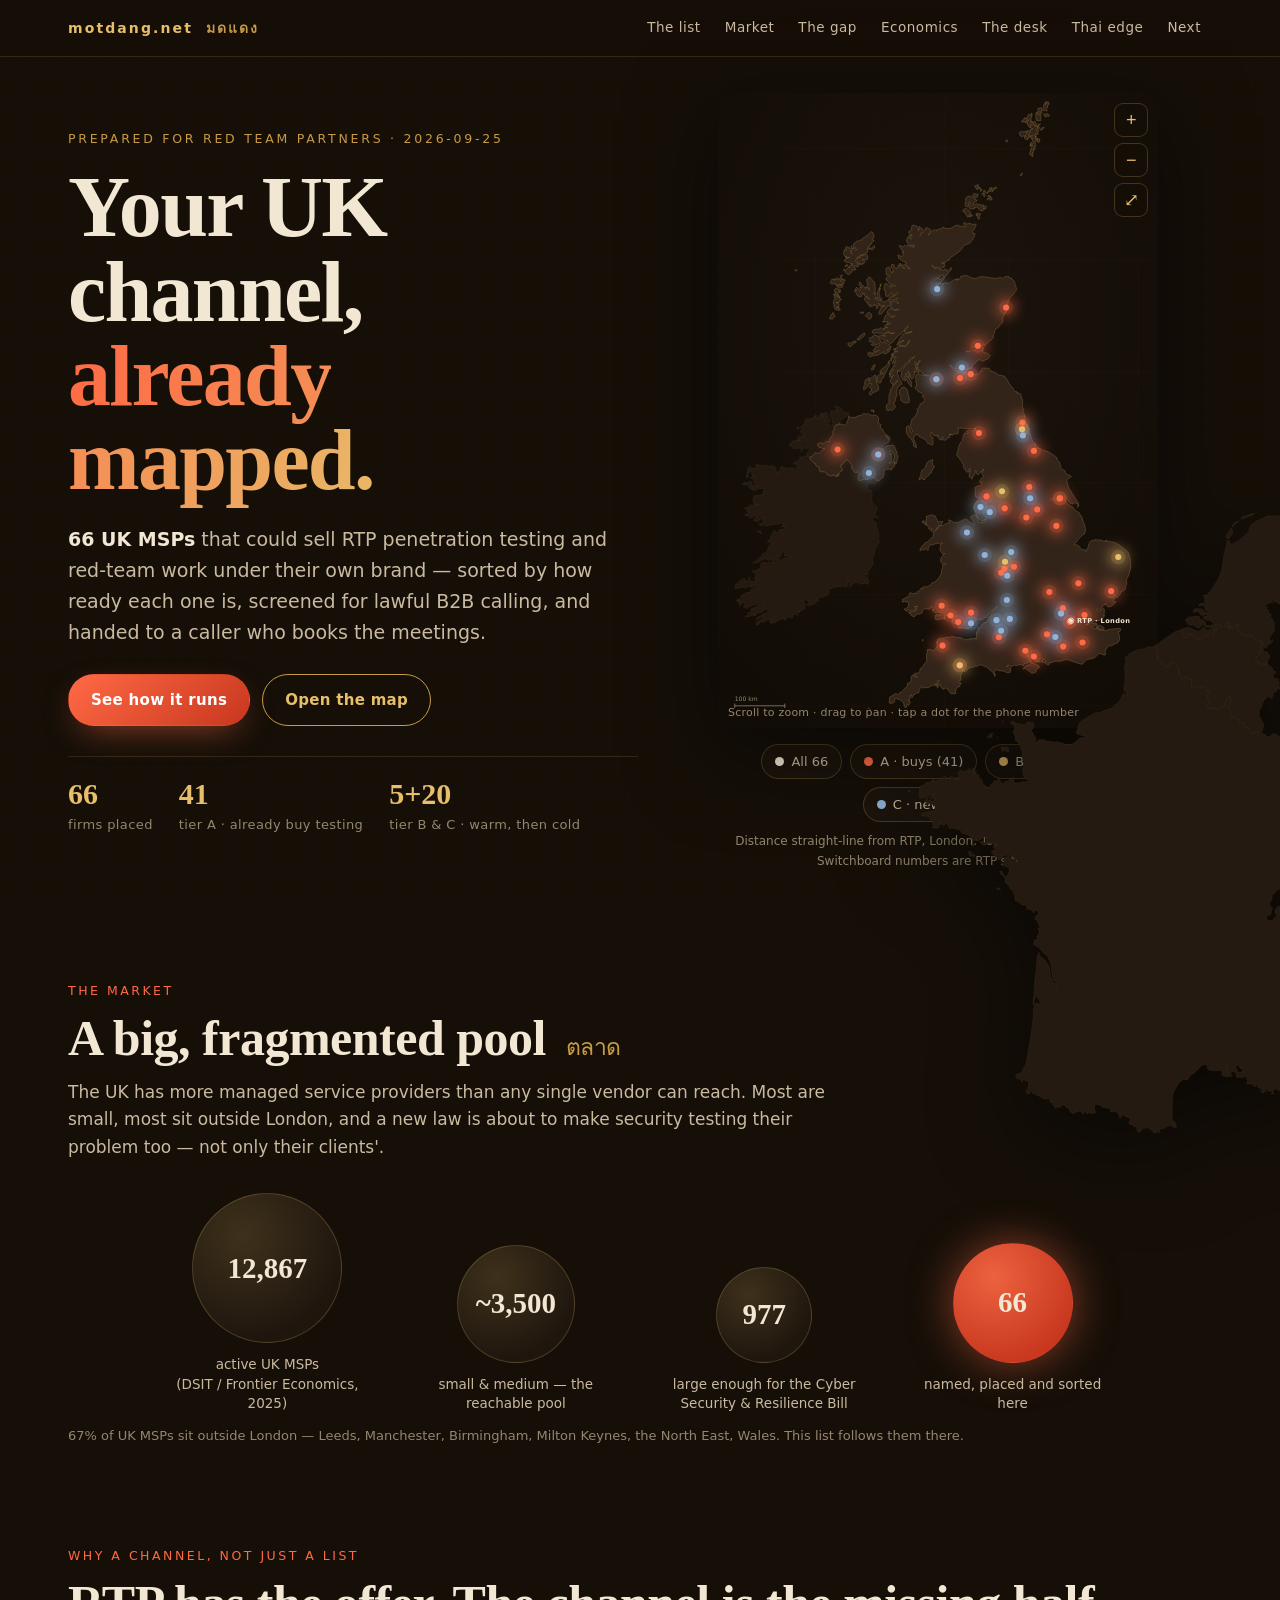
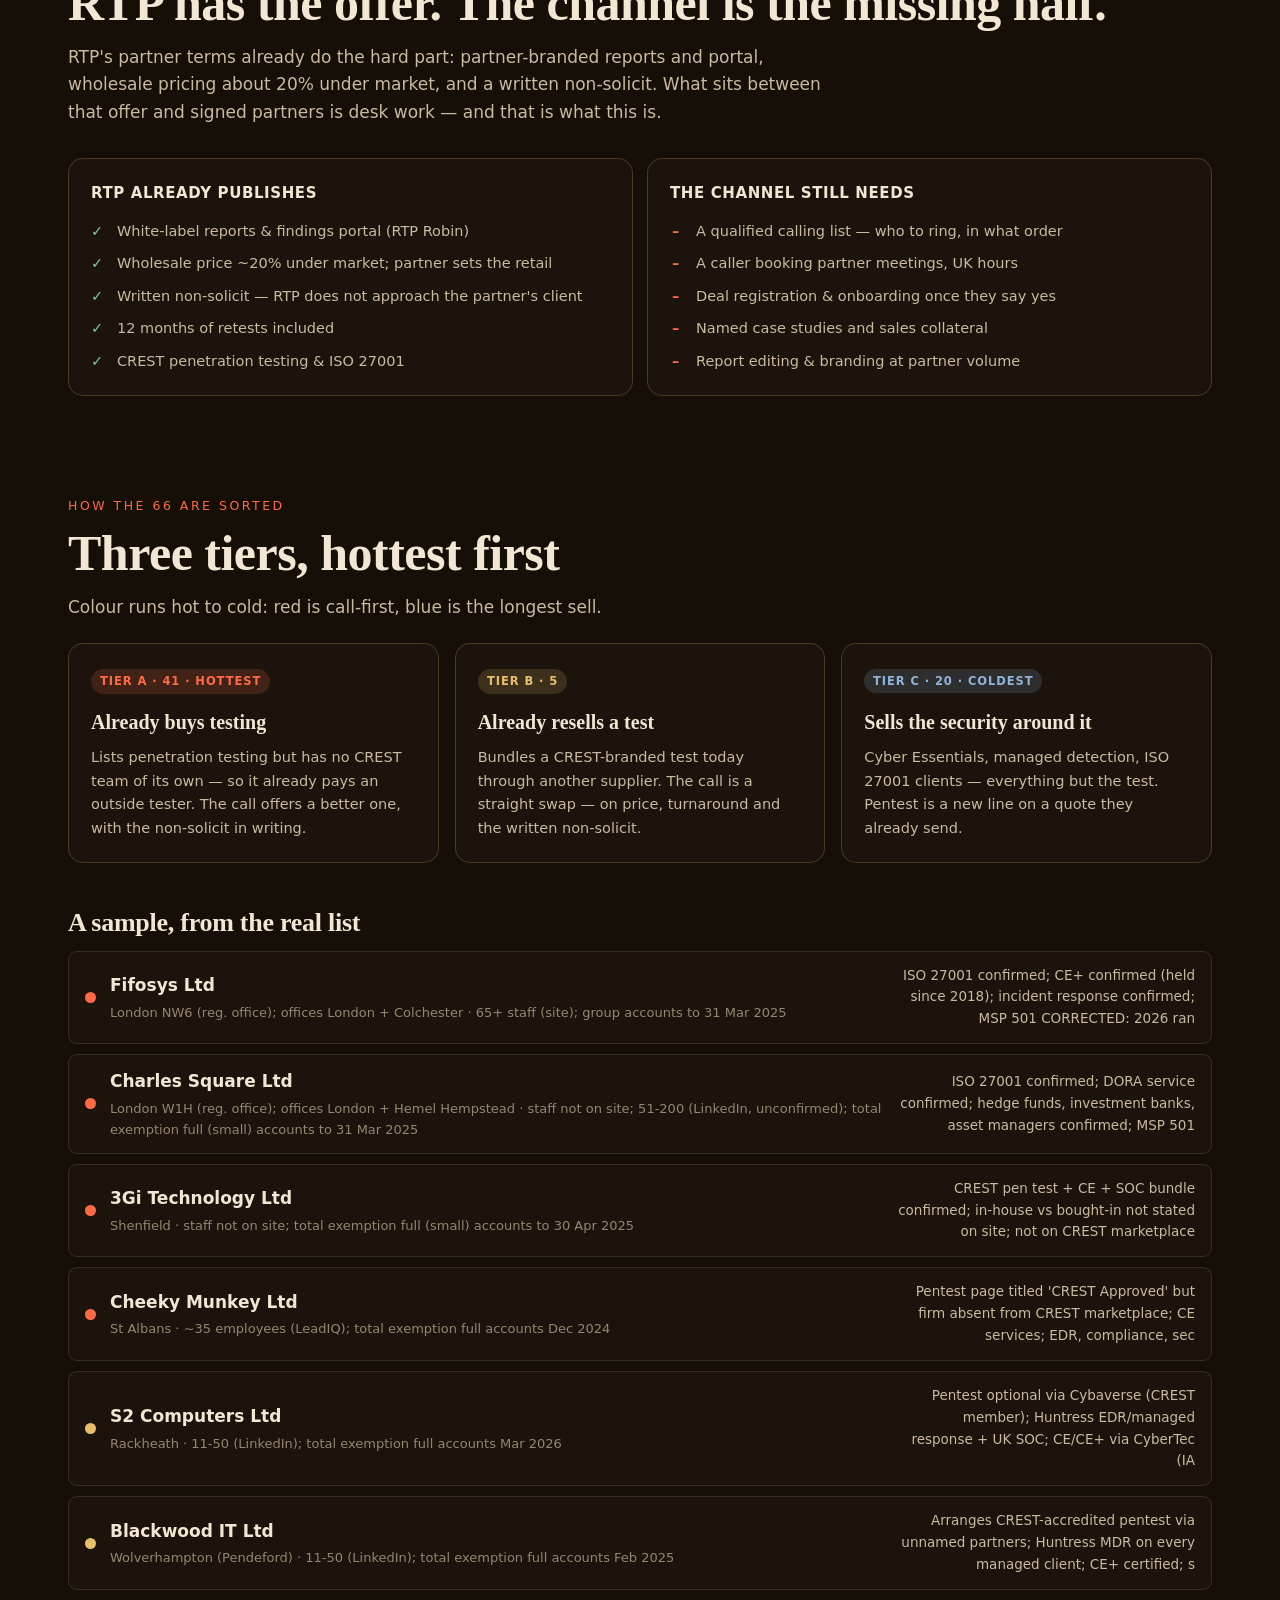
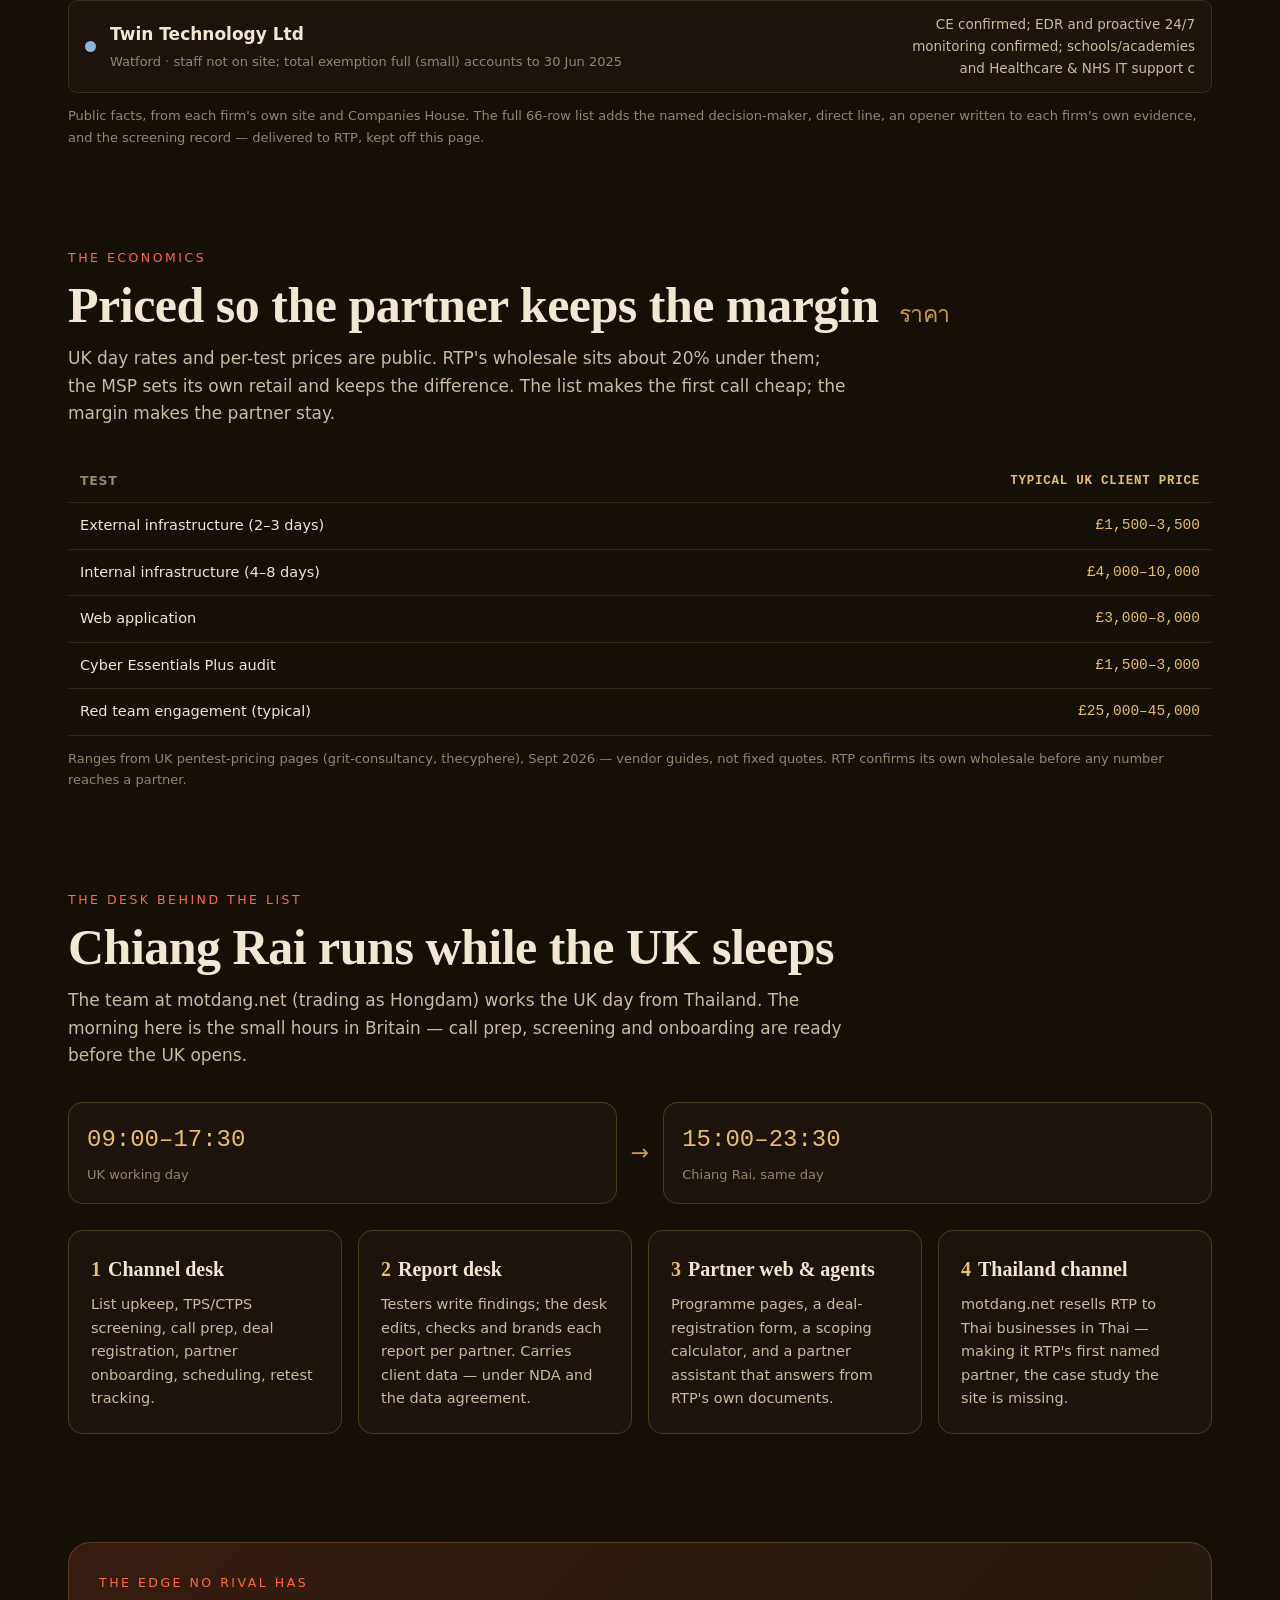
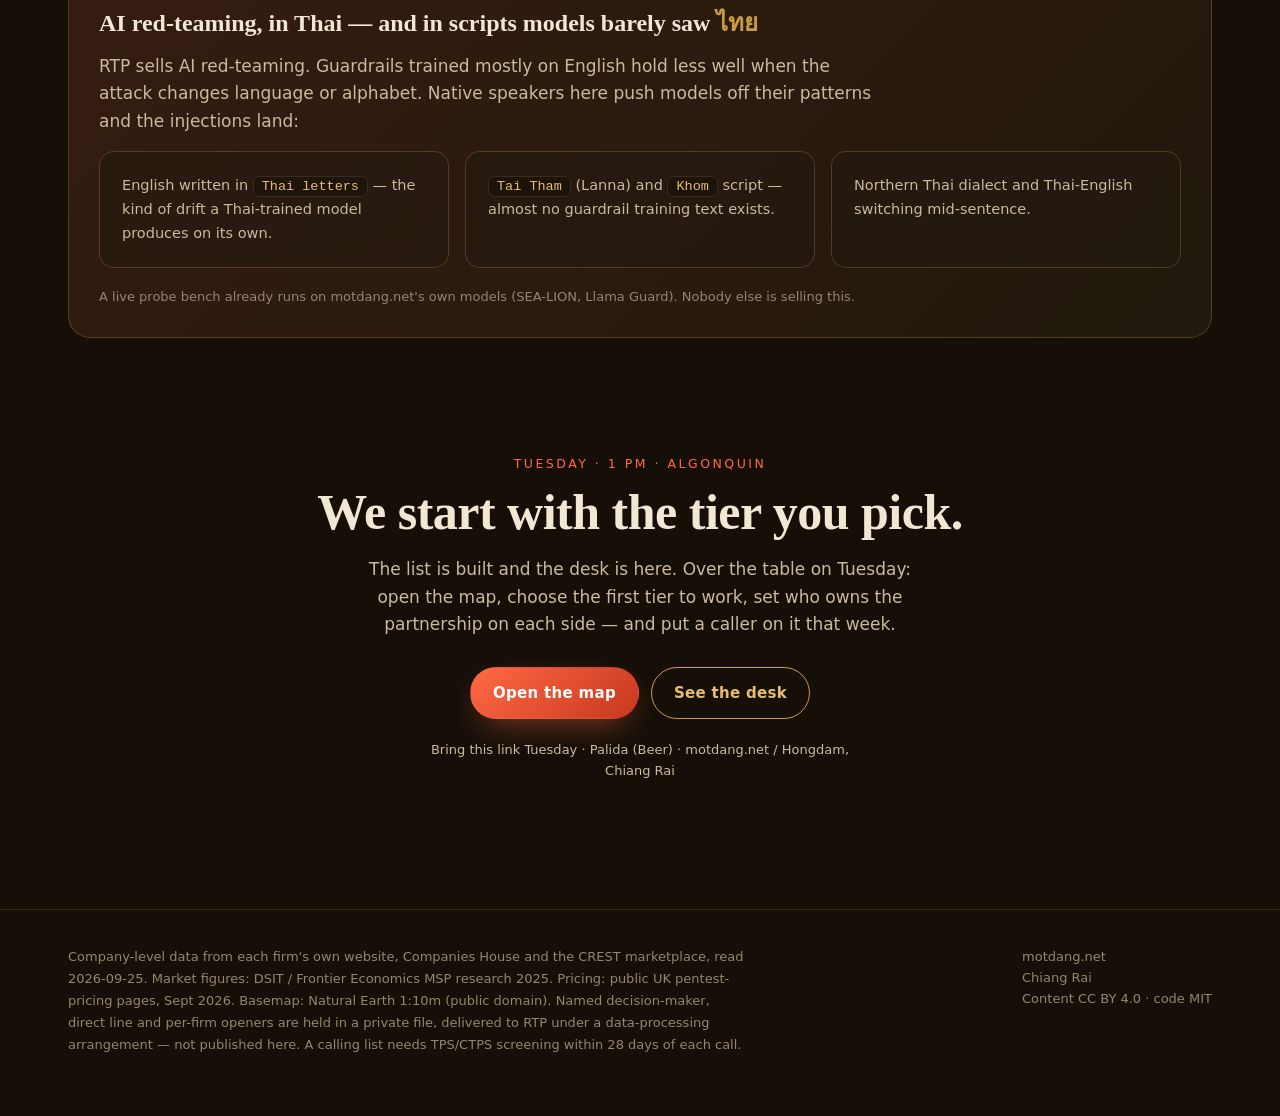
==== commit 9c2770ae: "Magical map: zoom/pan, heat-bloom, click a dot for its phone number - viewBox pan + wheel/button zoo" ====
--- a/docs/index.html
+++ b/docs/index.html
@@ -45,26 +45,41 @@
       </div>
     </div>
     <div class="mapwrap" id="map">
-      <svg viewBox="0 0 789.8 1140.0" role="img" aria-label="Map of the United Kingdom with 66 MSP prospects marked by tier">
-        <defs><radialGradient id="seaGrad" cx="50%" cy="35%" r="75%">
-          <stop offset="0%" stop-color="#1b140d"/><stop offset="100%" stop-color="#120c06"/>
-        </radialGradient></defs>
-        <rect class="sea" x="0" y="0" width="789.8" height="1140.0"/>
-        <g><line class="grat" x1="174.2" y1="1150.0" x2="174.2" y2="0.0"/><line class="grat" x1="290.4" y1="1150.0" x2="290.4" y2="0.0"/><line class="grat" x1="406.5" y1="1150.0" x2="406.5" y2="0.0"/><line class="grat" x1="522.6" y1="1150.0" x2="522.6" y2="0.0"/><line class="grat" x1="638.8" y1="1150.0" x2="638.8" y2="0.0"/><line class="grat" x1="754.9" y1="1150.0" x2="754.9" y2="0.0"/><line class="grat" x1="116.1" y1="1100.0" x2="783.9" y2="1100.0"/><line class="grat" x1="116.1" y1="900.0" x2="783.9" y2="900.0"/><line class="grat" x1="116.1" y1="700.0" x2="783.9" y2="700.0"/><line class="grat" x1="116.1" y1="500.0" x2="783.9" y2="500.0"/><line class="grat" x1="116.1" y1="300.0" x2="783.9" y2="300.0"/><line class="grat" x1="116.1" y1="100.0" x2="783.9" y2="100.0"/></g>
-        <g><path class="land" d="M785.2,991.3L786.1,993.5L786.7,997.9L787.3,999.9L789.4,1002.5L790.2,1003.8L790.4,1005.8L790.0,1006.5L788.8,1007.9L788.4,1008.9L789.6,1013.3L789.0,1015.0L789.2,1015.8L789.8,1016.1L790.7,1017.8L791.3,1018.5L792.3,1018.7L793.8,1018.7L795.0,1019.2L795.5,1019.7L795.9,1021.0L798.2,1023.4L799.2,1026.1L800.7,1027.6L805.3,1030.0L806.3,1030.3L807.2,1029.7L808.8,1026.4L809.9,1025.1L811.3,1024.2L814.3,1023.2L819.1,1021.5L820.5,1022.1L821.4,1023.1L822.4,1024.9L823.3,1026.6L823.9,1028.5L824.5,1029.1L826.0,1029.5L826.4,1030.3L827.2,1032.9L826.4,1034.4L826.8,1037.4L828.3,1043.0L828.5,1046.2L828.7,1047.4L829.5,1048.6L830.4,1049.2L832.9,1050.8L833.9,1051.1L835.4,1050.8L837.9,1049.7L838.7,1049.1L839.4,1048.6L839.8,1048.1L841.5,1048.2L841.9,1048.7L841.2,1050.8L841.9,1051.3L845.6,1051.3L847.1,1051.6L848.4,1052.3L849.4,1053.6L850.4,1055.5L850.9,1059.4L850.9,1063.9L851.5,1068.2L853.4,1070.2L853.8,1069.5L854.2,1069.0L854.6,1068.2L855.7,1066.3L856.1,1065.6L856.9,1065.3L859.4,1065.1L861.7,1065.5L863.0,1066.1L864.0,1067.0L865.1,1067.5L866.3,1067.5L870.1,1065.8L871.3,1065.6L872.4,1066.1L874.3,1068.5L875.5,1069.3L876.8,1070.5L878.2,1074.2L879.5,1074.9L879.9,1074.4L879.7,1073.0L880.5,1072.7L881.8,1073.4L882.4,1074.2L882.8,1074.7L882.8,1075.9L882.2,1076.6L880.8,1077.8L880.1,1078.8L879.7,1081.3L878.5,1085.4L878.5,1087.2L879.1,1087.6L880.3,1087.1L881.6,1087.2L882.4,1091.6L882.8,1092.5L883.3,1093.3L881.8,1094.8L880.5,1095.8L879.5,1096.9L879.1,1097.5L878.7,1098.2L878.5,1099.4L879.1,1101.1L879.1,1102.6L882.0,1104.5L883.7,1104.6L887.2,1104.0L895.8,1106.7L898.1,1106.5L906.1,1101.9L908.6,1101.6L909.2,1101.1L909.8,1099.9L910.2,1098.4L910.6,1095.2L910.2,1094.0L910.2,1092.5L910.6,1091.6L916.9,1084.7L918.4,1083.9L918.6,1085.4L919.4,1085.7L921.1,1085.2L921.7,1086.1L921.5,1087.7L921.3,1089.8L921.1,1091.6L920.5,1090.8L919.0,1093.7L919.0,1095.3L919.0,1096.4L916.9,1102.6L916.5,1104.1L917.3,1105.6L920.1,1106.8L921.1,1108.7L921.1,1110.0L920.9,1110.9L920.7,1111.7L920.3,1112.9L919.6,1114.1L919.6,1115.3L920.3,1116.3L920.3,1120.5L920.9,1121.3L922.4,1121.5L923.6,1121.3L926.1,1120.3L927.4,1120.3L928.4,1121.0L930.7,1123.4L931.8,1124.0L933.9,1124.7L934.5,1125.4L937.0,1129.4L937.8,1130.5L938.9,1131.3L940.3,1131.6L942.8,1131.0L944.1,1130.8L945.4,1132.1L946.6,1133.7L946.8,1135.2L946.2,1135.9L946.0,1137.4L946.2,1138.2L947.4,1138.9L948.1,1138.2L948.5,1137.4L949.5,1137.9L951.4,1138.7L952.5,1139.7L955.2,1145.5L955.6,1146.3L955.6,1147.3L955.4,1148.4L955.2,1149.2L955.6,1150.0L956.9,1150.6L958.3,1149.5L959.8,1148.2L960.8,1147.7L962.7,1148.5L964.2,1148.7L964.4,1147.5L965.2,1146.5L966.5,1145.7L967.9,1146.0L969.2,1146.7L970.4,1146.8L971.1,1146.5L971.9,1145.5L972.5,1145.0L974.4,1146.0L976.9,1148.9L978.0,1150.0L979.4,1150.7L983.0,1151.7L984.0,1153.1L984.9,1155.8L985.9,1155.5L990.9,1155.1L991.8,1154.8L992.4,1153.8L993.2,1152.9L993.4,1151.7L995.5,1151.4L995.1,1150.6L998.5,1150.0L1000.1,1150.2L1001.6,1150.9L1004.5,1153.4L1006.2,1154.3L1007.2,1154.4L1008.3,1154.4L1009.5,1153.6L1010.6,1153.4L1016.0,1156.5L1016.8,1157.5L1017.3,1158.3L1017.5,1159.2L1017.7,1160.5L1020.6,1163.9L1020.4,1165.2L1019.4,1165.2L1019.1,1166.3L1019.6,1167.4L1020.4,1168.6L1024.4,1172.8L1024.4,1174.4L1024.8,1175.0L1025.4,1175.4L1026.3,1177.4L1026.5,1178.9L1027.7,1178.6L1028.3,1180.3L1028.1,1181.5L1027.9,1182.6L1028.6,1184.2L1029.4,1184.5L1031.9,1184.5L1034.2,1185.3L1035.9,1183.7L1035.7,1182.1L1035.2,1180.4L1035.7,1179.1L1038.6,1179.6L1040.3,1179.3L1044.7,1181.8L1045.9,1181.8L1045.7,1185.3L1046.5,1188.0L1047.8,1189.2L1049.5,1188.0L1049.5,1186.9L1049.9,1185.8L1052.4,1187.7L1053.4,1188.2L1054.3,1188.5L1059.3,1188.5L1060.8,1189.4L1061.6,1189.1L1062.2,1187.7L1063.1,1187.0L1064.3,1186.9L1064.9,1186.0L1065.4,1184.5L1066.6,1183.5L1068.1,1183.0L1069.1,1183.1L1069.3,1184.2L1071.8,1184.5L1072.9,1184.8L1073.3,1186.4L1072.7,1186.9L1073.5,1188.2L1074.8,1190.6L1075.6,1191.6L1076.8,1192.6L1079.4,1193.1L1080.6,1193.8L1081.0,1194.5L1081.7,1195.6L1082.1,1196.1L1082.9,1196.5L1083.5,1196.1L1084.4,1196.0L1085.0,1195.6L1086.9,1196.3L1088.1,1196.1L1089.6,1195.3L1095.0,1196.8L1098.4,1196.3L1099.4,1196.5L1108.6,1202.1L1114.3,1203.4L1114.9,1204.1L1113.9,1205.8L1112.0,1209.7L1109.3,1217.9L1108.6,1219.3L1106.1,1221.0L1105.3,1221.5L1104.9,1222.0L1104.9,1223.0L1104.2,1223.8L1102.4,1224.0L1101.5,1224.3L1101.3,1225.2L1101.3,1227.0L1100.9,1227.9L1100.3,1228.7L1099.6,1229.7L1098.8,1230.3L1097.3,1232.3L1096.5,1233.3L1095.5,1233.6L1094.8,1234.1L1092.3,1238.5L1091.9,1241.7L1091.9,1245.3L1092.5,1247.3L1091.1,1249.3L1090.4,1250.2L1090.0,1251.0L1090.0,1253.1L1089.6,1253.9L1089.2,1254.6L1088.8,1255.6L1088.6,1256.8L1088.1,1259.3L1088.1,1260.7L1088.3,1261.8L1088.6,1263.2L1089.0,1264.5L1088.8,1265.9L1088.1,1267.4L1087.1,1268.1L1086.0,1268.9L1085.6,1271.0L1085.6,1273.0L1085.2,1274.7L1084.6,1276.2L1080.8,1282.1L1080.4,1283.3L1080.4,1284.8L1079.8,1286.1L1079.4,1287.0L1078.9,1288.5L1078.5,1290.5L1078.7,1294.6L1081.2,1299.7L1081.2,1302.9L1080.8,1304.0L1079.1,1305.9L1078.9,1307.3L1078.9,1308.9L1078.5,1310.3L1077.9,1311.3L1077.7,1312.2L1077.7,1313.2L1078.1,1315.0L1077.9,1316.0L1077.1,1316.5L1076.0,1320.3L1075.8,1321.6L1076.4,1325.2L1076.4,1326.8L1075.2,1328.7L1075.2,1331.4L1075.4,1332.4L1076.4,1333.4L1077.3,1334.8L1078.5,1337.8L1078.9,1338.3L1079.6,1339.2L1079.8,1340.2L1079.4,1341.5L1077.3,1342.4L1075.8,1343.4L1073.3,1345.8L1074.3,1346.8L1074.5,1347.8L1073.9,1348.5L1072.9,1348.5L1073.1,1349.3L1073.5,1350.0L1073.3,1350.8L1072.5,1351.8L1071.6,1351.7L1071.0,1351.2L1069.9,1350.8L1069.3,1351.7L1069.7,1352.5L1070.2,1353.5L1069.9,1354.4L1068.9,1356.2L1067.9,1356.7L1064.9,1356.7L1063.3,1356.7L1061.6,1357.1L1059.5,1358.3L1058.7,1358.1L1058.2,1357.4L1056.4,1356.6L1055.1,1355.7L1054.7,1354.0L1055.7,1351.2L1054.3,1351.3L1053.4,1351.2L1052.6,1350.7L1051.3,1350.3L1048.4,1351.0L1047.0,1350.7L1046.3,1350.3L1045.3,1350.3L1043.8,1351.2L1043.8,1352.2L1044.4,1353.5L1044.7,1354.7L1044.2,1355.5L1043.4,1356.6L1042.6,1357.1L1040.9,1357.6L1040.9,1359.4L1039.4,1360.4L1038.6,1361.8L1037.8,1363.3L1037.5,1364.7L1044.4,1363.8L1045.5,1363.1L1046.3,1364.0L1047.2,1365.0L1047.8,1366.0L1047.4,1367.0L1046.7,1367.5L1045.7,1368.0L1044.9,1369.4L1044.0,1369.6L1042.8,1370.9L1042.6,1372.9L1042.8,1375.5L1038.8,1378.9L1037.1,1380.9L1036.1,1383.1L1032.1,1387.1L1030.4,1388.0L1030.4,1389.7L1029.6,1390.2L1029.2,1390.8L1027.7,1391.5L1027.3,1392.2L1026.5,1393.7L1027.1,1395.6L1025.8,1397.9L1021.9,1401.3L1015.8,1403.7L1012.9,1405.5L1012.0,1409.1L1012.3,1409.9L1013.1,1411.8L1013.3,1412.8L1013.1,1414.3L1012.9,1415.2L1012.5,1416.0L1011.4,1419.4L1011.6,1420.4L1012.3,1421.4L1012.3,1423.1L1012.0,1423.9L1011.4,1424.9L1010.8,1425.5L1008.9,1426.6L1007.4,1428.7L1006.8,1429.3L1002.6,1432.0L994.9,1440.5L994.1,1441.7L994.3,1443.0L995.7,1444.9L993.6,1447.9L991.6,1452.0L990.9,1452.8L990.7,1454.0L990.9,1454.8L990.9,1456.0L990.9,1457.4L990.3,1458.0L993.4,1460.4L994.3,1461.4L995.1,1462.9L995.1,1464.1L994.1,1466.8L993.2,1469.0L993.0,1469.9L992.6,1472.7L992.6,1473.7L992.6,1474.8L991.1,1475.8L989.9,1475.6L986.1,1477.8L984.9,1478.8L984.7,1480.0L985.1,1481.3L986.1,1482.9L985.5,1484.7L984.9,1486.9L986.1,1485.9L988.8,1485.2L991.6,1485.1L993.4,1486.1L995.3,1485.1L998.2,1480.8L1002.0,1478.0L1003.5,1475.9L1003.3,1473.7L1001.8,1474.1L1001.2,1473.6L1000.3,1471.6L999.9,1469.5L999.7,1468.5L999.9,1467.2L1001.2,1465.1L1002.8,1462.4L1004.7,1460.6L1006.4,1459.9L1008.5,1459.7L1010.4,1459.2L1015.2,1455.2L1018.9,1454.3L1022.9,1454.3L1031.5,1457.0L1032.3,1457.5L1032.9,1458.6L1032.9,1459.6L1032.5,1462.1L1031.1,1464.3L1030.9,1465.5L1031.9,1467.7L1034.0,1470.4L1035.2,1473.1L1033.2,1477.8L1032.1,1481.3L1031.7,1484.9L1032.1,1486.6L1036.7,1487.8L1037.8,1488.8L1037.1,1490.3L1036.7,1491.0L1036.7,1492.3L1036.7,1493.5L1036.5,1494.7L1037.1,1495.5L1038.2,1495.2L1038.6,1494.7L1040.3,1495.2L1044.2,1500.4L1044.9,1501.8L1045.5,1503.8L1045.9,1505.7L1046.1,1506.7L1046.5,1507.5L1045.7,1508.0L1045.1,1508.9L1044.7,1510.1L1044.2,1511.4L1043.4,1513.1L1042.4,1514.3L1040.9,1515.0L1039.8,1515.5L1038.4,1515.5L1038.0,1516.0L1037.8,1517.1L1037.1,1516.6L1036.1,1516.1L1034.6,1516.6L1033.8,1517.3L1032.9,1518.8L1032.7,1520.5L1032.5,1522.2L1032.7,1524.1L1033.4,1528.1L1034.6,1530.3L1036.1,1531.7L1037.8,1532.2L1038.4,1532.5L1039.8,1534.0L1040.5,1534.7L1042.4,1535.4L1043.2,1535.9L1043.4,1537.4L1042.8,1539.8L1042.6,1540.6L1043.2,1542.5L1043.6,1543.3L1043.8,1547.4L1044.2,1548.9L1047.0,1550.7L1049.5,1552.9L1050.1,1554.1L1050.5,1555.3L1050.9,1556.5L1051.8,1557.2L1054.1,1558.5L1054.7,1558.9L1054.5,1560.2L1054.1,1561.7L1052.8,1564.3L1050.9,1567.0L1050.9,1570.5L1051.6,1572.5L1051.6,1574.1L1049.9,1575.7L1048.8,1578.1L1048.4,1578.6L1047.4,1577.4L1044.9,1577.9L1042.8,1578.9L1042.1,1580.0L1041.1,1582.0L1040.3,1583.0L1038.4,1583.2L1037.5,1584.2L1038.0,1584.9L1038.2,1585.9L1036.3,1587.1L1034.2,1586.0L1031.9,1584.7L1030.0,1584.2L1028.6,1585.5L1027.9,1585.9L1026.5,1585.9L1024.0,1587.4L1022.9,1588.6L1022.3,1589.6L1023.1,1591.6L1024.2,1592.6L1024.2,1594.0L1024.4,1595.0L1025.0,1596.5L1025.6,1597.0L1027.7,1597.4L1029.2,1598.7L1029.6,1601.6L1029.4,1607.1L1030.4,1609.2L1032.3,1611.2L1036.3,1614.1L1037.5,1614.4L1040.3,1613.7L1041.3,1613.9L1044.2,1615.3L1045.3,1616.8L1045.7,1617.8L1045.7,1618.8L1045.3,1620.5L1045.9,1622.9L1046.1,1625.2L1046.3,1626.1L1048.2,1630.3L1048.4,1631.5L1047.4,1631.5L1045.3,1630.8L1044.2,1630.8L1043.0,1631.6L1041.9,1633.3L1041.5,1635.3L1042.1,1637.4L1041.3,1638.2L1039.2,1642.4L1036.3,1645.3L1035.7,1646.7L1035.9,1649.7L1037.1,1652.6L1039.0,1654.8L1040.5,1656.5L1038.6,1657.6L1038.2,1658.5L1037.5,1661.7L1037.5,1662.9L1037.8,1663.7L1039.2,1666.1L1039.6,1666.9L1040.3,1668.9L1040.7,1669.8L1041.3,1670.5L1042.4,1671.5L1043.0,1672.3L1043.2,1673.2L1043.4,1674.2L1043.8,1675.0L1044.2,1675.9L1045.1,1676.2L1046.3,1675.9L1047.2,1675.7L1048.0,1676.0L1051.3,1678.2L1053.6,1679.2L1059.9,1684.0L1061.0,1684.7L1062.4,1684.8L1063.3,1685.3L1063.7,1686.0L1063.9,1686.8L1064.5,1687.5L1067.4,1687.7L1077.5,1684.1L1079.1,1684.0L1081.4,1682.0L1083.3,1682.5L1082.5,1685.7L1083.3,1687.5L1084.6,1689.0L1085.2,1690.9L1085.4,1693.3L1084.6,1694.3L1083.7,1695.1L1083.1,1696.0L1082.9,1697.3L1082.3,1699.5L1081.9,1700.7L1080.6,1702.4L1077.7,1705.6L1076.4,1708.0L1073.9,1711.3L1073.1,1713.5L1073.3,1716.1L1074.3,1720.8L1073.7,1721.5L1072.9,1721.6L1073.1,1723.2L1072.5,1723.8L1071.6,1724.3L1071.2,1725.0L1070.6,1725.7L1069.9,1724.5L1068.9,1723.7L1067.9,1724.2L1066.8,1725.3L1066.6,1726.5L1066.6,1727.7L1065.8,1728.4L1065.1,1729.2L1064.9,1730.2L1064.5,1731.4L1062.8,1731.3L1061.6,1730.8L1060.1,1730.9L1059.3,1731.6L1058.5,1732.6L1058.7,1733.6L1057.6,1735.1L1057.2,1735.6L1056.8,1734.3L1055.5,1734.0L1054.9,1734.5L1053.6,1735.5L1053.0,1736.7L1052.6,1739.4L1053.0,1742.1L1053.2,1743.8L1053.4,1744.6L1052.6,1745.3L1051.8,1743.6L1050.3,1743.1L1049.5,1743.9L1048.6,1744.9L1047.8,1745.8L1047.4,1746.5L1047.0,1745.3L1044.9,1745.1L1043.8,1745.3L1043.0,1745.9L1042.1,1747.3L1041.9,1748.8L1042.4,1749.3L1040.9,1752.7L1040.7,1755.1L1039.4,1756.2L1039.0,1757.3L1037.8,1757.4L1037.5,1756.4L1036.9,1757.1L1037.1,1758.4L1036.3,1758.8L1035.7,1758.4L1032.7,1759.1L1032.1,1758.1L1031.1,1757.8L1030.6,1758.3L1029.6,1759.3L1029.8,1761.8L1029.0,1763.3L1029.0,1764.9L1027.5,1765.2L1026.5,1765.4L1025.8,1766.7L1025.6,1767.7L1025.0,1768.6L1023.5,1770.4L1021.9,1771.6L1021.4,1773.1L1022.7,1773.6L1026.3,1772.5L1027.5,1772.6L1027.7,1773.5L1027.1,1775.2L1026.0,1776.0L1025.8,1777.9L1026.3,1778.7L1026.7,1779.9L1025.6,1780.9L1024.4,1781.7L1023.7,1782.1L1022.7,1782.6L1021.9,1782.1L1021.7,1781.2L1021.0,1781.6L1020.0,1781.6L1018.5,1781.7L1018.3,1782.8L1017.7,1783.9L1016.6,1785.0L1015.0,1784.4L1013.5,1784.8L1011.6,1784.8L1010.6,1785.3L1009.1,1786.5L1008.5,1788.2L1008.7,1789.5L1008.9,1790.9L1007.0,1790.9L1006.4,1790.0L1004.9,1789.0L1003.5,1788.2L1002.0,1788.0L999.9,1788.3L998.5,1789.2L997.6,1789.7L996.6,1790.7L996.2,1792.7L996.2,1795.3L997.2,1795.8L998.0,1795.4L997.6,1796.4L996.2,1796.6L992.8,1796.9L992.4,1796.4L993.2,1795.9L994.1,1795.4L994.9,1794.7L994.7,1792.9L993.6,1791.5L992.6,1791.7L989.9,1792.2L988.8,1792.2L988.2,1790.2L986.7,1789.7L984.9,1789.9L983.4,1788.7L983.6,1787.1L982.8,1786.6L981.9,1786.8L980.3,1788.0L981.1,1788.5L981.9,1790.7L983.0,1791.2L984.4,1792.0L983.8,1792.9L982.4,1792.7L980.7,1792.7L980.1,1793.1L978.8,1795.6L976.7,1794.6L975.0,1793.1L974.6,1792.0L975.7,1791.0L976.7,1790.0L976.3,1789.3L975.7,1788.8L974.6,1788.5L974.4,1787.7L973.4,1786.8L972.1,1786.8L969.6,1785.3L969.0,1783.1L968.3,1782.1L967.1,1781.4L966.0,1781.2L965.2,1782.3L964.6,1783.9L963.3,1783.3L962.3,1783.1L961.7,1781.9L960.8,1780.6L960.4,1779.2L959.6,1778.7L958.9,1779.2L955.8,1779.2L954.8,1779.2L952.9,1778.9L952.0,1778.7L950.6,1779.2L949.3,1778.4L949.5,1776.7L949.7,1775.7L950.2,1774.7L950.6,1773.0L950.0,1772.0L949.7,1770.8L948.9,1766.5L946.2,1764.5L943.1,1767.2L938.7,1767.1L936.4,1767.4L932.8,1767.2L931.1,1766.4L929.9,1764.2L929.5,1761.8L930.7,1759.1L932.4,1757.8L937.6,1757.8L939.3,1757.1L940.3,1756.1L941.6,1754.2L942.2,1752.0L942.0,1749.7L940.3,1751.0L938.7,1751.7L937.2,1751.4L935.9,1749.7L935.5,1748.1L935.5,1747.1L934.1,1746.1L932.2,1746.1L931.1,1744.4L930.5,1744.8L930.1,1746.1L929.7,1747.5L929.9,1750.2L930.5,1751.0L931.1,1751.5L932.0,1752.4L932.8,1754.9L932.2,1757.1L930.7,1758.3L929.0,1758.6L928.2,1758.3L925.1,1755.9L923.4,1756.8L923.0,1757.4L921.5,1757.9L920.9,1758.4L920.5,1759.8L921.3,1762.2L921.5,1763.5L923.4,1763.3L921.9,1764.9L920.7,1765.9L920.5,1764.2L919.4,1761.8L917.1,1760.1L915.0,1757.8L914.2,1755.1L914.4,1749.3L914.2,1747.5L913.8,1746.1L913.2,1744.3L912.3,1742.9L911.5,1742.1L913.2,1746.1L913.4,1747.1L913.4,1754.4L914.2,1757.8L915.7,1759.8L917.5,1761.3L918.8,1763.3L918.6,1765.4L916.9,1765.5L909.8,1765.2L905.4,1764.0L904.0,1762.8L904.0,1761.1L905.0,1759.6L905.2,1758.3L904.8,1756.9L903.3,1755.7L900.8,1754.4L894.8,1755.2L883.1,1754.1L881.6,1753.5L880.3,1752.9L878.7,1751.4L877.8,1749.0L878.7,1746.8L877.2,1744.8L873.9,1744.4L870.5,1744.9L868.4,1745.9L867.6,1746.8L855.9,1758.8L849.2,1762.5L847.3,1764.5L842.7,1772.0L841.7,1772.6L839.2,1771.1L837.9,1771.4L835.4,1771.6L831.4,1773.6L827.2,1778.0L826.2,1779.6L825.8,1780.4L824.9,1781.4L824.3,1782.3L823.3,1783.4L822.6,1784.8L822.0,1786.5L821.0,1787.8L819.5,1789.3L819.1,1791.2L818.7,1792.7L818.0,1794.6L817.0,1797.3L816.6,1799.1L816.2,1800.7L815.7,1803.5L815.3,1805.7L815.3,1806.7L816.2,1807.2L816.2,1809.3L815.7,1815.3L815.3,1820.9L815.3,1825.0L815.5,1827.5L815.1,1831.7L815.3,1837.1L815.7,1841.2L815.9,1844.6L816.8,1845.7L818.0,1846.6L819.7,1846.9L821.0,1847.4L821.4,1848.4L821.4,1849.6L821.4,1850.8L821.8,1851.8L822.2,1852.5L823.3,1854.4L823.5,1856.5L821.0,1857.4L819.5,1857.6L818.0,1857.2L816.8,1856.7L816.2,1856.2L815.5,1855.5L815.1,1854.5L814.7,1853.5L812.6,1853.2L810.9,1853.8L809.0,1853.0L807.2,1854.9L806.3,1855.0L805.3,1855.0L804.2,1855.2L803.4,1855.9L801.7,1858.1L800.7,1858.7L799.4,1859.1L797.1,1858.6L796.1,1858.7L795.0,1859.4L792.5,1861.8L792.1,1862.8L792.5,1864.7L793.4,1865.7L791.9,1866.2L790.4,1865.8L787.9,1864.7L786.7,1864.8L786.3,1865.3L785.8,1866.8L785.4,1867.4L784.2,1867.2L782.9,1866.3L781.9,1866.0L780.8,1864.8L779.8,1863.3L779.4,1861.6L776.6,1861.1L773.3,1859.1L772.7,1858.2L771.0,1857.1L769.1,1857.4L765.6,1858.7L762.8,1858.4L762.0,1858.9L761.6,1859.4L761.2,1860.9L759.5,1862.8L758.7,1864.1L757.8,1864.8L757.0,1865.0L755.5,1865.3L754.7,1865.2L753.9,1864.5L752.8,1863.3L752.2,1861.8L751.6,1858.1L750.7,1856.4L749.9,1855.9L748.6,1855.7L747.4,1855.4L744.0,1852.5L742.8,1851.8L739.2,1851.1L738.2,1850.6L738.0,1849.8L738.2,1847.3L738.8,1845.1L739.9,1843.9L741.3,1843.7L740.5,1842.4L739.2,1841.9L738.2,1841.0L738.8,1839.0L732.1,1838.1L731.5,1837.8L728.4,1835.1L725.8,1835.9L724.0,1835.8L723.1,1839.8L721.9,1840.5L721.0,1839.0L720.0,1835.6L718.7,1833.8L717.9,1831.4L717.3,1831.1L716.4,1830.5L716.6,1829.2L715.4,1828.7L708.3,1828.7L706.2,1829.4L704.7,1828.4L704.1,1827.0L703.7,1825.5L703.1,1824.0L702.0,1822.9L700.8,1822.4L695.9,1821.9L695.3,1821.6L694.5,1820.6L693.4,1820.6L692.8,1821.3L692.2,1821.6L691.6,1821.3L690.7,1820.1L690.3,1819.6L688.4,1818.7L685.9,1816.9L685.1,1816.7L683.8,1816.7L682.8,1816.5L680.9,1815.5L679.9,1815.3L678.2,1815.5L676.9,1816.2L676.5,1817.5L676.7,1819.7L675.9,1822.6L676.5,1823.6L676.1,1824.1L675.5,1825.5L676.3,1825.8L677.1,1827.0L677.6,1828.5L677.3,1830.2L676.9,1831.2L676.1,1831.6L674.0,1831.2L666.9,1831.4L665.8,1830.9L663.8,1831.7L662.5,1831.7L661.5,1831.6L661.0,1830.7L659.4,1828.2L658.3,1828.7L657.3,1830.0L655.6,1832.9L654.8,1833.1L653.9,1831.7L652.7,1829.0L651.6,1828.4L648.5,1827.3L647.7,1827.5L646.6,1828.5L643.1,1829.2L638.5,1831.2L636.6,1831.6L634.3,1830.4L633.9,1829.9L633.2,1828.9L632.4,1828.7L631.8,1828.4L631.6,1827.0L630.3,1825.5L629.7,1824.0L629.3,1822.3L629.5,1820.4L628.4,1821.1L626.8,1821.6L625.1,1821.4L624.5,1819.6L621.1,1816.9L620.1,1815.7L619.6,1816.7L619.2,1817.5L618.4,1817.0L615.5,1819.9L614.2,1820.9L612.3,1821.1L609.2,1819.2L607.7,1819.2L607.7,1821.6L606.3,1822.6L605.2,1822.3L605.2,1821.1L604.6,1820.2L603.3,1820.1L603.5,1819.2L601.0,1815.0L600.0,1814.0L598.1,1812.3L596.9,1812.3L595.8,1811.5L595.4,1810.6L595.8,1809.6L595.6,1808.1L594.6,1805.4L593.1,1804.7L588.7,1805.7L583.9,1805.2L581.8,1804.4L579.7,1802.3L579.1,1801.3L578.0,1801.0L576.2,1800.7L575.7,1800.2L574.7,1799.5L572.0,1799.5L570.1,1797.4L568.0,1796.1L564.7,1795.3L563.6,1794.4L562.6,1793.1L562.4,1791.7L562.8,1790.4L564.0,1789.0L562.8,1788.7L561.5,1789.3L560.5,1790.7L560.1,1792.7L559.9,1795.3L559.4,1796.6L558.4,1797.1L556.9,1796.9L555.5,1796.4L554.2,1795.4L553.2,1793.9L552.3,1791.9L552.7,1791.0L555.3,1787.7L555.9,1786.5L556.9,1783.3L557.6,1779.4L557.3,1775.7L555.7,1773.5L554.2,1773.8L551.3,1772.3L549.4,1771.6L548.1,1771.6L547.3,1772.3L546.9,1774.0L546.7,1774.8L545.8,1775.3L544.6,1775.3L544.0,1774.8L543.1,1772.8L543.1,1771.8L543.3,1770.8L542.7,1770.3L541.7,1769.6L539.8,1770.1L538.5,1770.3L537.9,1770.8L537.1,1770.6L536.9,1768.1L536.0,1766.9L534.4,1765.9L534.4,1764.7L534.4,1762.5L534.6,1761.5L535.6,1762.3L536.0,1761.7L537.1,1761.1L542.3,1760.0L543.8,1757.6L545.0,1756.8L546.1,1755.7L546.5,1754.9L547.7,1751.9L548.1,1750.7L548.6,1749.8L550.9,1746.1L551.3,1744.9L553.0,1742.1L553.4,1738.9L554.8,1733.1L557.1,1716.7L558.6,1711.0L560.7,1698.2L564.5,1669.8L565.9,1655.8L566.3,1649.5L566.1,1648.0L565.7,1645.3L567.4,1641.6L567.6,1639.7L568.6,1635.2L569.9,1633.5L571.4,1633.3L574.9,1634.5L577.0,1634.2L578.0,1633.0L578.0,1631.5L576.8,1629.6L577.0,1628.3L572.6,1623.2L572.0,1622.9L571.4,1622.3L570.5,1622.5L570.3,1623.4L569.7,1624.4L567.2,1629.3L566.5,1633.7L565.9,1636.2L565.5,1637.2L569.1,1587.9L571.6,1572.0L572.6,1550.9L573.0,1549.6L574.9,1544.7L575.7,1543.1L576.8,1542.6L577.4,1543.5L577.4,1545.3L577.0,1546.2L577.2,1547.4L577.8,1548.6L578.5,1549.2L582.2,1552.9L584.7,1554.6L585.6,1555.0L592.7,1564.4L594.3,1567.5L595.0,1570.3L595.2,1572.4L595.8,1576.1L596.9,1585.4L597.3,1586.5L599.2,1592.3L601.0,1595.5L603.3,1598.2L605.2,1599.5L605.6,1600.2L606.3,1601.4L606.3,1602.4L606.1,1603.9L606.3,1606.1L606.5,1608.2L606.9,1609.8L607.7,1610.5L607.5,1609.2L607.3,1606.3L606.9,1605.1L607.5,1602.4L606.9,1600.2L605.4,1598.5L604.2,1597.5L605.8,1597.7L607.5,1598.0L608.8,1598.9L610.0,1600.2L608.6,1597.0L606.3,1595.7L603.8,1594.7L601.7,1592.6L600.6,1590.1L600.0,1586.9L597.7,1567.8L597.1,1563.9L595.0,1557.7L593.9,1554.8L592.7,1552.3L590.0,1548.6L581.6,1541.3L581.2,1538.9L578.9,1537.7L575.7,1534.0L574.1,1533.2L573.0,1532.8L572.0,1532.2L571.1,1531.2L570.5,1530.0L569.5,1529.0L567.4,1529.5L566.3,1529.0L567.4,1522.0L567.4,1520.7L571.1,1519.3L572.4,1519.3L576.0,1524.6L576.8,1525.3L577.4,1525.9L581.4,1528.3L580.1,1526.4L574.9,1521.4L573.4,1519.2L573.0,1518.3L573.0,1517.1L572.8,1515.6L572.4,1514.3L572.0,1513.3L572.6,1512.8L573.0,1512.2L573.4,1511.1L574.1,1510.4L575.1,1509.7L576.2,1509.7L576.8,1508.4L576.6,1507.4L576.4,1506.3L576.0,1505.5L575.5,1505.0L576.4,1503.8L575.7,1502.8L575.1,1501.4L574.3,1498.2L575.5,1499.2L577.2,1498.4L577.8,1496.7L577.6,1495.7L577.2,1495.2L575.7,1494.3L575.5,1493.5L575.5,1492.5L575.1,1491.1L575.1,1489.8L574.1,1489.5L573.7,1488.8L573.2,1487.9L573.9,1487.3L572.6,1485.9L571.8,1485.6L572.0,1484.7L570.7,1484.4L569.5,1484.2L568.4,1483.4L568.8,1481.5L569.5,1480.7L569.7,1478.3L570.3,1477.1L574.3,1474.1L574.7,1472.7L574.5,1471.2L574.3,1469.7L573.0,1467.7L570.3,1467.3L568.2,1468.9L568.4,1472.1L566.8,1471.6L565.7,1470.0L564.7,1468.0L563.6,1467.7L561.3,1466.3L560.1,1465.0L559.2,1464.6L556.1,1465.8L554.6,1465.6L554.0,1463.4L553.6,1461.1L552.7,1459.2L551.5,1458.0L549.8,1457.7L545.8,1457.5L544.4,1456.9L544.8,1455.7L544.0,1454.5L540.8,1454.0L538.9,1451.8L537.3,1451.3L536.4,1450.8L536.0,1449.9L535.4,1447.7L535.0,1446.7L535.0,1447.9L535.2,1449.6L535.4,1450.4L535.0,1451.0L533.9,1449.6L532.7,1442.3L532.9,1440.5L532.1,1440.1L531.6,1439.0L531.2,1437.6L531.0,1436.4L530.0,1435.2L529.1,1434.4L528.5,1433.4L527.9,1430.9L527.0,1430.0L526.2,1429.7L525.2,1429.5L524.7,1429.0L522.9,1424.8L519.7,1420.7L517.8,1419.2L516.4,1418.7L515.7,1418.0L515.3,1416.5L515.1,1414.5L514.9,1412.8L515.1,1410.6L515.5,1409.6L517.0,1408.4L516.8,1406.9L517.6,1405.9L519.7,1404.2L520.6,1402.7L521.4,1399.1L522.2,1397.4L523.3,1396.4L523.1,1394.7L522.4,1393.0L521.8,1391.9L521.0,1390.8L517.4,1388.5L510.7,1387.1L508.6,1385.8L509.5,1385.1L510.1,1384.4L510.7,1383.9L512.6,1383.6L513.2,1382.4L513.4,1380.9L513.4,1379.5L512.8,1378.0L512.6,1376.5L512.6,1375.3L513.0,1374.1L513.2,1372.9L513.9,1372.1L515.1,1371.3L520.6,1370.7L521.0,1370.2L521.8,1370.1L522.2,1370.7L525.6,1372.1L526.6,1372.1L526.2,1371.4L527.5,1371.6L528.1,1371.9L528.5,1372.6L527.2,1372.6L529.8,1375.5L532.1,1376.0L532.7,1376.5L533.9,1378.2L535.4,1378.9L538.5,1378.9L537.3,1378.0L535.0,1377.5L533.9,1376.5L532.3,1374.0L530.2,1372.1L528.1,1370.6L527.0,1370.1L525.6,1370.1L524.3,1368.7L522.0,1368.0L514.1,1368.7L512.2,1370.1L511.8,1370.7L511.4,1371.9L510.7,1372.6L508.8,1373.3L507.6,1374.8L506.5,1375.3L505.3,1375.3L504.2,1374.8L503.4,1374.0L501.9,1371.9L501.1,1371.4L500.1,1371.3L499.0,1371.4L498.4,1372.4L498.4,1373.4L496.5,1373.3L491.1,1370.1L492.5,1369.6L495.0,1370.9L496.3,1370.7L497.3,1369.2L496.7,1368.0L495.7,1366.7L494.6,1365.2L494.0,1365.7L494.2,1366.5L494.0,1367.9L493.4,1365.0L492.7,1363.5L490.2,1361.6L495.0,1358.4L496.1,1358.8L497.1,1358.9L496.7,1359.8L497.1,1360.4L497.8,1359.6L499.6,1358.3L499.0,1357.4L497.6,1357.4L496.5,1356.9L497.1,1355.5L496.1,1354.7L495.0,1354.7L494.2,1354.0L494.6,1352.2L494.0,1350.8L494.6,1350.1L498.2,1350.0L500.3,1349.3L501.5,1349.3L500.5,1349.1L499.0,1349.5L498.0,1349.3L493.6,1347.3L492.5,1347.1L490.0,1348.0L487.7,1348.0L486.9,1348.6L485.8,1348.0L486.9,1347.8L487.7,1347.1L488.8,1345.9L489.2,1344.6L488.1,1345.6L487.3,1345.8L485.6,1345.9L486.5,1346.3L486.7,1347.3L485.2,1347.3L484.0,1346.6L484.0,1349.0L483.1,1349.6L481.3,1348.8L480.2,1348.8L477.3,1350.0L476.0,1350.1L474.4,1349.6L473.7,1348.8L472.7,1346.4L472.3,1345.8L471.6,1345.4L470.8,1345.2L469.8,1344.2L470.8,1343.4L472.5,1343.4L473.3,1345.4L473.9,1344.7L475.2,1345.4L475.6,1343.2L476.4,1344.4L477.9,1345.1L479.6,1344.9L480.8,1343.9L480.4,1343.2L482.7,1339.5L482.9,1337.6L481.7,1335.8L482.1,1337.0L481.9,1338.2L482.1,1339.0L481.7,1339.5L480.8,1339.8L480.4,1339.3L477.7,1337.1L478.7,1337.3L480.0,1337.8L479.4,1336.6L478.5,1336.1L476.9,1335.8L477.7,1336.3L476.4,1337.0L473.3,1337.3L472.9,1338.2L472.3,1339.3L471.2,1339.8L469.3,1340.5L469.5,1339.0L468.7,1339.3L468.1,1339.8L467.9,1338.7L467.9,1337.6L468.5,1336.3L467.0,1335.8L466.6,1334.8L466.4,1333.6L466.2,1334.4L466.4,1335.6L466.4,1338.7L466.6,1339.7L467.2,1340.9L467.9,1341.9L468.5,1342.5L468.3,1343.6L467.2,1342.5L466.2,1342.4L465.6,1341.2L464.9,1340.5L465.2,1341.7L464.3,1342.2L464.1,1340.9L463.9,1339.3L463.3,1340.5L463.7,1341.9L462.4,1341.7L462.0,1341.2L460.3,1342.4L459.3,1342.4L458.5,1341.9L459.3,1341.2L458.7,1340.5L458.0,1340.0L457.0,1341.2L457.4,1341.7L457.0,1345.2L457.4,1348.1L458.5,1350.5L459.7,1352.2L457.6,1351.7L457.2,1352.2L456.2,1349.3L456.2,1347.3L456.8,1345.6L457.0,1344.2L456.8,1341.9L456.4,1340.2L455.7,1338.8L454.9,1337.8L454.3,1337.3L453.7,1337.0L452.8,1336.0L453.0,1334.8L453.7,1331.9L458.0,1329.5L457.8,1328.5L457.6,1326.8L456.8,1327.3L456.4,1325.5L455.7,1325.8L454.3,1325.2L453.4,1325.3L454.1,1325.7L454.7,1326.5L455.1,1327.5L455.3,1328.9L454.9,1329.5L454.3,1329.0L453.4,1330.1L452.6,1330.2L453.4,1331.6L452.6,1332.1L452.2,1333.1L452.0,1333.9L451.6,1334.4L451.1,1333.9L449.3,1331.6L447.8,1331.1L445.3,1330.4L443.8,1330.2L444.9,1329.7L445.9,1329.9L448.2,1330.9L447.2,1329.5L446.1,1329.2L443.8,1328.9L444.2,1328.0L444.7,1327.3L444.9,1326.0L445.7,1326.2L447.0,1323.8L447.4,1322.6L448.2,1321.9L447.0,1323.0L445.3,1324.8L443.6,1326.0L442.4,1326.3L443.2,1327.0L443.4,1328.2L438.6,1329.5L437.8,1329.2L435.9,1326.2L435.0,1324.1L434.4,1323.1L433.8,1321.9L433.2,1322.6L430.2,1321.9L428.8,1322.1L427.7,1321.8L427.1,1320.8L424.6,1320.8L423.6,1320.3L423.1,1318.9L419.6,1320.6L418.7,1319.8L417.5,1319.8L416.2,1320.1L415.2,1319.9L413.9,1317.2L413.5,1316.7L413.1,1316.2L413.1,1314.5L412.3,1314.3L411.6,1313.7L411.4,1312.7L410.2,1311.1L408.7,1310.0L407.2,1309.6L407.7,1311.6L407.2,1313.2L406.0,1314.9L404.7,1314.5L405.8,1314.3L406.4,1313.0L405.6,1313.3L404.7,1313.7L404.3,1314.5L402.6,1313.0L402.0,1312.5L401.0,1312.5L400.3,1312.0L399.5,1310.8L399.1,1309.3L398.9,1307.6L398.3,1308.8L398.5,1310.3L399.3,1311.6L400.1,1312.5L399.3,1313.2L398.3,1313.8L397.6,1314.5L396.6,1312.3L395.7,1312.5L395.5,1313.8L396.4,1314.5L396.0,1315.2L397.6,1315.9L395.7,1318.7L394.9,1319.2L393.4,1319.8L384.9,1319.2L384.9,1317.0L385.3,1316.4L386.3,1316.2L386.3,1313.7L385.5,1311.1L384.9,1308.4L384.0,1306.6L381.3,1302.4L376.1,1297.8L375.5,1297.3L374.8,1298.0L374.0,1299.0L373.4,1299.5L371.5,1297.5L370.5,1297.3L368.6,1297.3L364.2,1295.9L364.8,1294.9L365.2,1294.4L365.4,1293.6L365.9,1292.6L366.5,1293.1L385.5,1288.5L388.8,1289.5L389.7,1289.2L390.5,1285.6L390.3,1284.5L389.5,1283.3L388.8,1280.4L388.2,1279.4L385.7,1278.9L384.9,1278.0L384.5,1276.7L383.0,1277.4L379.9,1275.2L378.4,1275.7L377.6,1277.5L376.7,1279.7L375.7,1281.8L374.2,1282.3L374.6,1280.2L374.2,1278.4L374.0,1277.5L373.8,1276.7L374.0,1275.5L374.6,1274.7L374.2,1273.7L370.0,1273.3L370.2,1272.3L370.0,1271.3L370.7,1271.0L371.7,1271.1L373.2,1271.0L373.2,1269.6L374.0,1266.1L374.8,1265.4L375.7,1265.9L375.1,1269.6L376.5,1270.4L381.7,1269.9L382.4,1270.3L382.8,1270.8L383.8,1271.3L387.4,1270.3L391.1,1269.9L390.5,1270.6L390.9,1271.1L395.5,1269.9L393.9,1269.4L393.0,1269.1L392.8,1267.9L392.4,1268.6L391.6,1268.9L390.7,1268.6L390.5,1267.6L387.6,1267.9L388.2,1266.9L388.8,1266.4L389.1,1265.5L389.7,1265.2L390.9,1263.7L389.9,1263.7L388.6,1264.9L387.6,1265.2L388.0,1264.5L387.6,1263.7L387.2,1264.7L385.9,1264.7L384.2,1266.2L382.8,1266.4L383.4,1265.9L382.8,1265.2L382.4,1265.7L381.7,1266.1L380.9,1266.4L380.1,1265.9L383.4,1261.2L384.0,1260.7L389.7,1256.8L388.6,1257.3L386.8,1258.5L385.7,1259.0L381.7,1259.6L379.9,1260.5L376.3,1263.2L373.4,1264.0L371.7,1265.0L370.5,1265.2L369.6,1264.9L367.5,1263.9L366.5,1263.7L366.3,1264.7L366.1,1265.5L362.7,1265.9L361.9,1265.4L361.5,1264.4L361.0,1262.3L362.1,1262.2L362.1,1261.0L361.0,1258.3L360.8,1256.4L361.3,1254.6L361.9,1253.1L362.9,1252.7L361.5,1250.9L362.1,1248.0L363.6,1244.9L364.6,1243.3L365.2,1243.6L365.9,1243.9L365.4,1243.3L366.3,1242.4L367.3,1242.1L369.2,1241.7L370.2,1242.2L372.3,1243.4L371.7,1241.1L371.3,1239.7L371.9,1239.0L374.6,1239.9L375.7,1239.9L374.2,1239.0L374.2,1238.0L373.8,1237.0L378.4,1237.0L379.6,1236.8L381.5,1235.7L382.8,1235.7L382.2,1235.2L381.7,1234.3L383.4,1234.0L385.1,1232.8L386.5,1232.1L388.0,1232.1L389.1,1233.6L388.6,1235.8L390.1,1235.7L391.8,1234.5L393.2,1234.5L394.5,1235.0L395.3,1234.3L394.1,1233.8L394.5,1232.8L395.3,1231.8L396.4,1230.9L397.4,1230.4L398.9,1230.1L400.1,1230.3L401.2,1230.9L401.6,1230.3L402.2,1230.8L402.9,1231.4L403.5,1230.4L403.3,1228.7L404.1,1228.6L404.7,1228.2L406.0,1227.4L408.1,1226.7L408.3,1228.1L408.1,1229.2L408.7,1229.6L408.3,1230.1L408.9,1231.3L409.3,1232.1L409.3,1233.1L409.1,1234.3L410.8,1232.5L411.6,1231.9L412.7,1232.1L412.3,1232.8L411.8,1233.6L412.7,1234.6L414.4,1235.8L415.2,1237.0L415.6,1236.3L415.2,1235.7L415.6,1235.0L415.2,1234.3L415.0,1233.5L414.8,1231.4L415.2,1232.1L416.0,1233.0L415.8,1231.3L416.0,1229.2L416.4,1228.2L417.1,1228.7L417.5,1227.9L417.5,1226.7L418.3,1227.9L419.4,1228.2L422.1,1228.1L422.7,1228.4L424.0,1229.7L424.6,1230.1L425.4,1230.3L427.5,1229.6L427.5,1231.3L429.0,1231.8L430.7,1231.8L431.5,1231.3L430.9,1228.9L430.7,1227.4L433.8,1226.0L433.0,1225.4L431.1,1222.7L430.9,1221.0L431.3,1220.1L433.0,1219.3L434.2,1216.6L434.6,1215.7L435.5,1216.2L437.3,1216.4L439.4,1217.8L440.3,1217.9L439.6,1218.4L439.4,1219.3L440.7,1219.3L441.9,1218.9L442.6,1218.1L447.8,1215.7L448.6,1215.1L449.5,1215.2L451.1,1212.7L452.2,1213.0L452.6,1214.4L452.4,1216.4L452.0,1218.3L451.4,1219.3L451.8,1220.6L452.0,1219.3L452.4,1218.4L454.3,1215.9L455.5,1214.6L456.2,1213.7L456.8,1214.0L457.8,1212.5L459.3,1212.9L459.7,1213.7L459.7,1214.9L459.3,1215.7L460.1,1217.3L459.7,1217.9L458.9,1220.6L458.5,1221.3L457.2,1223.3L457.6,1224.0L459.7,1219.4L460.8,1217.6L461.8,1217.9L462.2,1217.3L463.5,1217.3L464.1,1217.9L463.7,1218.6L464.1,1219.3L463.1,1219.8L462.0,1220.6L462.9,1222.0L464.3,1222.7L467.2,1222.8L468.5,1223.3L468.3,1224.7L467.9,1225.9L467.7,1226.7L468.5,1227.4L469.5,1228.4L470.4,1229.6L470.8,1230.6L474.6,1234.3L475.2,1237.2L475.4,1238.0L475.4,1239.0L475.4,1240.2L476.4,1240.9L477.9,1242.1L481.3,1243.9L481.0,1244.8L480.4,1246.1L480.0,1246.6L481.3,1247.0L481.7,1247.6L482.3,1248.3L482.9,1249.2L483.1,1248.2L483.1,1246.8L483.3,1246.0L485.6,1246.1L486.7,1245.6L487.7,1244.3L489.2,1241.7L489.6,1241.1L490.2,1240.6L491.3,1240.2L495.0,1237.3L495.9,1236.3L495.5,1235.7L494.4,1235.0L496.9,1234.1L498.2,1234.3L498.6,1235.7L500.3,1235.0L501.9,1233.6L503.4,1231.9L504.2,1230.1L504.5,1231.3L504.9,1232.1L506.3,1232.1L505.9,1233.3L505.5,1233.8L505.1,1235.0L503.4,1237.0L504.5,1238.0L505.5,1237.2L506.8,1235.7L508.0,1235.0L508.4,1235.5L508.6,1237.9L509.5,1238.7L509.9,1239.7L510.1,1240.7L510.3,1241.7L510.9,1241.4L511.4,1240.7L511.6,1239.5L511.4,1238.4L511.8,1239.9L512.0,1241.1L512.6,1241.7L513.4,1241.1L512.6,1239.9L513.2,1238.7L513.9,1238.2L515.3,1239.0L514.9,1238.5L514.3,1236.3L516.8,1235.3L519.5,1235.0L521.0,1238.0L521.0,1239.0L521.4,1240.1L521.8,1240.9L522.6,1241.1L522.4,1242.1L523.7,1245.1L524.1,1246.5L523.7,1248.7L524.3,1248.0L526.2,1246.6L524.5,1245.3L524.9,1244.4L523.9,1242.8L523.7,1241.1L524.3,1241.6L525.4,1242.4L524.9,1241.4L524.3,1240.7L523.1,1240.4L522.6,1239.9L521.6,1236.8L521.0,1235.7L521.2,1234.8L521.6,1234.0L522.2,1233.3L523.1,1233.0L523.3,1231.9L523.9,1230.9L526.2,1230.9L525.8,1230.1L531.6,1228.7L531.4,1229.6L532.1,1230.9L530.8,1233.6L530.8,1236.0L532.1,1237.7L534.6,1238.4L538.7,1238.5L543.3,1237.7L546.1,1235.8L547.1,1235.7L551.7,1236.3L558.0,1234.8L560.1,1235.7L559.0,1234.0L557.8,1233.1L555.5,1233.0L555.0,1233.6L554.8,1232.6L554.2,1231.6L552.3,1230.9L551.5,1230.4L550.7,1227.6L548.6,1225.4L548.1,1223.0L547.9,1220.1L547.7,1217.8L547.1,1216.2L545.6,1215.7L546.5,1214.7L547.1,1213.7L547.5,1212.5L547.9,1207.8L548.4,1206.8L548.8,1207.6L549.2,1206.4L549.0,1205.1L548.1,1204.8L548.6,1198.5L549.0,1197.0L549.8,1196.5L551.3,1197.3L550.0,1196.0L548.8,1196.0L547.7,1196.7L547.3,1198.3L546.3,1197.2L546.1,1196.3L546.1,1194.0L546.3,1192.8L546.5,1191.8L545.6,1191.6L545.4,1189.7L545.6,1188.4L546.1,1187.2L546.5,1186.5L547.7,1185.7L546.9,1185.0L546.5,1185.7L546.1,1184.0L545.6,1182.1L545.4,1180.3L545.2,1178.4L545.6,1177.4L546.7,1177.4L548.8,1178.1L547.7,1177.1L546.1,1176.2L544.8,1176.2L544.4,1178.1L543.5,1176.9L542.5,1173.2L541.7,1172.0L542.1,1171.5L540.8,1169.8L540.2,1168.6L539.6,1167.1L540.8,1167.1L540.2,1164.4L539.2,1166.1L538.1,1165.4L536.9,1163.7L535.6,1163.1L536.0,1162.0L534.6,1162.2L533.3,1161.7L533.1,1160.3L533.3,1157.0L533.3,1155.5L532.9,1154.1L532.1,1152.4L531.8,1151.4L531.2,1149.5L529.5,1147.5L529.8,1145.5L531.4,1143.8L531.6,1142.8L532.1,1139.7L532.1,1138.1L531.4,1136.5L531.0,1135.5L530.8,1134.5L530.2,1133.8L528.3,1133.3L525.8,1132.1L526.2,1129.8L526.2,1128.4L526.4,1127.6L527.9,1127.4L529.8,1128.4L530.4,1128.8L532.1,1128.4L532.9,1129.1L533.1,1130.3L533.5,1131.0L534.6,1130.8L535.8,1131.3L539.6,1132.0L544.0,1133.7L544.8,1133.5L545.0,1134.3L545.4,1135.0L546.9,1133.8L547.5,1133.5L549.4,1134.2L551.1,1133.7L551.9,1132.8L553.4,1130.5L554.2,1129.8L556.9,1128.8L558.0,1128.8L564.9,1130.1L565.5,1130.5L565.9,1132.8L567.2,1135.9L567.4,1137.6L565.9,1138.7L565.7,1139.7L565.3,1141.1L564.0,1141.1L563.2,1141.8L563.0,1144.1L563.6,1146.2L564.7,1147.9L565.5,1150.7L569.9,1157.0L570.5,1158.5L570.7,1160.7L570.5,1161.7L570.3,1162.5L569.9,1163.4L570.1,1164.4L571.1,1163.9L572.0,1163.7L572.6,1164.4L573.0,1165.1L573.7,1165.4L574.7,1165.1L574.1,1163.4L574.5,1162.0L575.5,1160.9L576.6,1160.3L584.1,1160.9L591.0,1163.7L601.0,1164.4L603.5,1165.2L604.8,1165.4L607.1,1164.1L608.4,1164.4L610.9,1165.8L614.8,1165.8L615.9,1166.3L617.8,1167.4L620.7,1168.3L626.1,1172.0L627.6,1170.5L636.8,1167.9L639.5,1166.6L641.2,1164.9L642.4,1164.6L642.8,1164.1L644.3,1161.7L648.3,1158.5L655.4,1156.6L662.7,1154.8L665.4,1153.3L666.5,1152.1L667.3,1150.7L663.3,1153.6L658.5,1154.3L653.7,1153.6L649.5,1152.1L648.3,1152.1L647.2,1151.9L646.0,1151.4L644.9,1150.7L644.3,1149.7L643.3,1148.5L643.1,1147.5L643.3,1146.5L646.4,1139.6L648.7,1130.8L649.5,1129.6L652.5,1127.1L653.7,1126.4L661.2,1122.5L661.9,1121.5L669.2,1116.8L671.1,1115.9L673.4,1114.3L678.0,1112.4L683.0,1112.6L706.8,1104.0L708.3,1102.6L709.7,1102.1L712.0,1099.2L719.6,1092.5L722.7,1088.2L723.3,1087.6L723.8,1086.7L725.2,1081.5L727.1,1078.5L729.2,1078.3L734.8,1081.3L735.9,1080.8L735.3,1080.1L734.6,1079.5L734.2,1078.8L735.5,1078.8L734.4,1077.9L733.2,1077.6L732.3,1076.8L731.9,1075.6L731.3,1074.4L728.8,1073.0L728.4,1072.2L728.4,1069.0L728.8,1065.1L730.0,1062.4L731.5,1062.7L732.3,1062.9L729.0,1059.5L730.2,1055.5L730.2,1050.8L730.4,1046.7L732.3,1045.2L730.7,1042.5L730.4,1041.1L730.2,1036.4L729.6,1032.2L729.6,1030.2L729.8,1028.3L731.1,1024.4L731.7,1022.9L732.1,1021.0L731.7,1018.7L730.7,1015.0L730.7,1013.6L731.9,1011.9L732.5,1011.6L733.6,1011.6L734.8,1011.1L735.7,1010.1L737.3,1007.4L739.2,1005.7L750.3,1000.3L751.3,1000.6L753.4,999.3L762.6,998.1L772.7,994.5L773.3,994.0L777.3,994.5L782.1,993.2L784.4,992.0L785.2,991.3ZM503.0,1426.8L505.3,1428.0L506.3,1429.0L507.0,1430.2L505.7,1429.7L501.1,1429.5L500.5,1427.8L500.9,1426.8L501.9,1426.6L503.0,1426.8ZM510.9,1401.5L511.6,1402.3L513.7,1403.5L514.3,1404.2L514.5,1405.7L514.7,1407.7L514.3,1409.1L513.4,1408.4L512.6,1406.0L511.4,1403.8L509.9,1402.7L508.2,1403.5L507.4,1402.0L506.5,1398.3L505.5,1396.8L508.8,1396.4L509.9,1396.8L510.9,1397.6L511.1,1398.8L510.9,1400.0L510.9,1401.5ZM457.8,1366.9L458.7,1367.2L460.3,1367.2L461.0,1367.9L460.8,1369.7L459.1,1370.4L454.5,1369.9L451.6,1368.7L450.5,1367.9L450.7,1366.4L450.3,1364.7L449.7,1363.1L449.3,1361.6L449.9,1361.1L450.5,1360.4L450.9,1361.1L451.8,1361.3L454.3,1362.8L455.7,1364.2L457.8,1366.9ZM345.6,1252.0L346.0,1252.9L343.3,1255.2L342.2,1255.6L342.4,1254.7L342.6,1253.9L340.8,1254.2L343.1,1251.9L344.3,1251.5L345.6,1252.0Z"/><path class="land" d="M785.2,991.3L786.5,990.3L788.6,989.5L796.5,983.0L808.6,975.3L820.3,967.0L833.3,962.4L833.7,966.3L833.5,968.9L833.5,971.1L834.3,973.6L835.8,975.3L837.5,976.1L839.4,976.5L842.1,976.0L842.3,974.9L842.1,973.8L842.3,972.6L842.9,971.9L843.8,971.7L844.6,971.6L846.9,971.1L848.4,970.9L849.8,971.2L856.9,973.8L858.0,974.6L858.4,975.8L858.2,977.0L858.4,978.0L859.2,979.2L859.8,979.5L866.7,979.3L868.2,979.0L870.7,976.6L878.0,972.7L880.8,970.4L883.1,967.0L883.5,966.0L883.9,963.6L885.1,964.3L885.6,965.3L886.0,967.2L886.8,968.4L887.9,969.4L888.7,970.4L888.9,971.6L888.7,972.4L888.3,973.3L888.9,972.9L889.3,972.2L890.2,970.4L888.3,969.5L887.9,969.0L887.7,968.2L887.7,966.0L887.4,965.0L887.0,964.1L886.2,963.1L887.4,963.1L890.0,964.3L891.2,964.8L893.9,965.0L895.0,964.3L895.2,962.6L895.0,961.6L893.5,959.9L893.1,959.1L893.1,958.1L893.5,957.2L892.9,955.7L896.0,953.8L899.2,952.5L900.8,952.3L902.1,953.2L901.9,954.8L901.5,956.2L901.2,957.2L902.5,958.1L904.8,957.7L906.7,958.2L907.7,958.2L908.3,957.9L909.0,957.4L913.6,951.5L915.5,950.5L917.3,951.0L918.4,951.6L918.8,952.5L919.0,954.0L918.6,955.4L918.4,956.9L918.8,958.6L916.3,957.4L915.2,958.7L916.5,959.2L920.7,959.4L921.7,959.7L923.8,960.8L925.1,960.4L926.5,958.9L928.0,956.9L928.8,955.4L929.3,954.2L929.5,953.2L929.9,952.5L930.7,952.3L932.6,953.8L933.9,956.2L933.6,957.9L933.0,959.4L932.8,961.6L933.0,962.6L935.1,965.0L935.3,965.8L935.9,968.0L936.4,968.7L937.2,969.2L939.5,969.0L940.5,969.2L941.6,970.6L941.6,974.1L942.6,974.4L944.9,973.8L951.6,974.1L952.9,973.6L955.4,971.7L956.4,971.2L957.7,971.4L959.2,972.2L960.2,973.8L960.6,975.8L960.8,978.0L962.1,979.2L965.4,980.3L966.3,980.9L966.7,981.5L967.3,982.0L968.3,982.0L970.9,981.5L972.5,982.2L973.8,984.1L974.4,984.7L976.3,984.2L977.3,984.4L977.8,985.6L977.1,986.9L976.9,988.1L978.2,989.6L977.1,990.3L975.9,990.3L976.1,991.3L975.9,993.2L975.5,993.9L975.0,994.5L974.4,993.9L973.6,995.2L973.6,996.6L974.2,997.6L973.4,1000.1L971.1,1004.0L972.3,1003.6L973.6,1004.0L972.7,1005.3L971.9,1007.5L971.1,1008.9L970.0,1009.4L965.2,1014.8L965.4,1017.0L966.3,1018.5L967.3,1019.2L969.0,1020.2L969.8,1020.4L969.6,1021.5L969.2,1023.9L970.2,1024.6L971.5,1024.6L972.3,1023.1L973.4,1022.9L974.6,1024.2L975.2,1024.8L980.3,1024.6L980.9,1024.9L985.7,1025.3L987.0,1024.9L987.8,1026.3L987.8,1027.3L987.6,1028.3L987.8,1029.1L988.6,1029.3L990.9,1028.5L992.0,1028.6L993.0,1029.8L996.6,1035.7L995.7,1036.4L996.4,1037.8L997.6,1038.4L1001.6,1038.6L1001.4,1040.1L1000.8,1041.0L999.5,1042.1L997.6,1043.8L996.6,1045.7L997.4,1047.0L997.0,1047.7L997.6,1048.4L997.8,1049.4L998.7,1050.9L999.3,1051.4L1001.8,1050.8L1003.3,1051.3L1005.8,1051.8L1006.8,1051.9L1006.2,1052.6L1006.0,1053.5L1006.2,1054.3L1006.4,1055.3L1007.0,1056.2L1007.7,1056.7L1007.4,1058.4L1007.2,1060.7L1006.8,1062.1L1006.8,1063.3L1008.9,1067.1L1008.9,1068.5L1008.3,1069.3L1006.6,1069.7L1005.1,1069.2L1003.9,1069.7L1003.3,1070.3L1002.8,1071.4L1002.6,1072.4L1003.1,1073.2L1002.0,1074.4L999.5,1075.1L998.2,1075.8L997.6,1076.8L996.4,1077.8L995.7,1078.6L996.6,1079.5L996.8,1080.6L996.8,1081.8L996.4,1082.7L994.9,1083.2L994.3,1083.5L994.1,1085.0L994.5,1086.1L994.5,1087.2L994.1,1087.9L993.2,1087.6L993.0,1086.7L993.0,1085.7L992.8,1084.9L992.2,1084.0L991.3,1084.5L990.7,1084.9L989.5,1085.2L988.6,1084.9L987.6,1083.9L987.4,1083.0L986.1,1083.4L984.9,1083.5L984.4,1084.4L984.2,1085.7L983.8,1087.2L983.0,1088.2L980.7,1089.3L979.8,1090.3L979.4,1092.6L979.0,1093.8L978.2,1094.7L977.8,1095.3L977.8,1096.4L977.8,1097.4L977.3,1098.7L976.1,1099.2L975.7,1099.7L975.7,1101.1L976.1,1101.8L975.7,1103.6L975.2,1104.1L974.4,1104.3L973.6,1105.3L973.2,1105.8L972.9,1107.0L970.9,1110.9L970.6,1111.9L971.3,1112.2L972.5,1113.2L973.2,1114.3L971.7,1114.1L971.5,1114.9L971.9,1116.1L971.3,1116.6L970.9,1117.5L971.1,1118.6L971.5,1120.0L971.9,1121.2L972.5,1121.5L974.0,1122.0L974.4,1122.7L975.7,1125.7L975.9,1127.6L976.3,1128.1L977.1,1128.4L977.8,1128.8L978.6,1128.6L978.8,1129.4L978.6,1130.3L978.4,1131.3L978.2,1132.3L978.2,1133.3L979.8,1133.8L980.5,1135.7L980.3,1136.5L979.6,1137.0L979.2,1137.7L978.4,1140.1L978.0,1141.1L977.3,1141.8L978.4,1142.3L977.8,1144.0L976.5,1145.5L975.0,1146.2L973.2,1145.2L971.9,1145.5L971.1,1146.5L970.4,1146.8L969.2,1146.7L967.9,1146.0L966.5,1145.7L965.2,1146.5L964.4,1147.5L964.2,1148.7L962.7,1148.5L960.8,1147.7L959.8,1148.2L958.3,1149.5L956.9,1150.6L955.6,1150.0L955.2,1149.2L955.4,1148.4L955.6,1147.3L955.6,1146.3L955.2,1145.5L952.5,1139.7L951.8,1139.1L949.5,1137.9L948.9,1137.6L948.1,1138.2L947.4,1138.9L946.4,1138.7L946.0,1137.4L946.2,1135.9L946.8,1135.2L946.6,1133.7L945.4,1132.1L944.1,1130.8L942.8,1131.0L940.3,1131.6L938.9,1131.3L937.8,1130.5L937.0,1129.4L934.5,1125.4L933.9,1124.7L931.8,1124.0L930.7,1123.4L928.4,1121.0L927.4,1120.3L926.1,1120.3L923.6,1121.3L922.4,1121.5L920.9,1121.3L920.3,1120.5L920.3,1116.8L919.6,1115.3L919.6,1114.1L920.1,1113.4L920.7,1111.7L920.9,1110.9L921.1,1110.0L921.1,1108.7L920.1,1106.8L917.3,1105.6L916.5,1104.1L916.9,1102.6L919.0,1096.4L919.0,1095.3L919.0,1093.7L920.3,1090.9L921.1,1091.6L921.3,1089.8L921.5,1087.7L921.7,1086.1L921.1,1085.2L919.4,1085.7L918.6,1085.4L918.4,1083.9L916.9,1084.7L910.6,1091.6L910.2,1092.5L910.2,1094.0L910.6,1095.2L910.2,1098.4L909.8,1099.9L909.2,1101.1L908.6,1101.6L906.1,1101.9L898.1,1106.5L896.2,1106.8L887.2,1104.0L883.7,1104.6L882.6,1104.6L878.7,1102.4L879.1,1101.1L878.9,1099.6L878.7,1098.2L879.1,1097.5L879.5,1096.9L880.5,1095.8L881.8,1094.8L883.3,1094.0L882.8,1092.5L882.4,1091.6L881.6,1087.2L881.0,1086.9L879.1,1087.6L878.5,1087.2L878.5,1085.4L879.7,1081.3L879.9,1079.5L880.8,1077.8L882.2,1076.6L882.8,1075.9L882.8,1074.7L882.4,1074.2L881.8,1073.4L881.0,1072.9L879.7,1073.0L879.9,1074.4L879.5,1074.9L878.2,1074.2L876.8,1070.5L875.5,1069.3L874.3,1068.5L872.4,1066.1L871.3,1065.6L870.1,1065.8L866.3,1067.5L865.1,1067.5L864.0,1067.0L863.0,1066.1L861.7,1065.5L859.4,1065.1L856.9,1065.3L856.1,1065.6L855.7,1066.3L854.6,1068.2L854.2,1069.0L853.8,1069.5L853.4,1070.2L851.5,1068.2L850.9,1063.9L850.9,1059.4L850.4,1055.5L849.4,1053.6L848.4,1052.3L847.1,1051.6L845.6,1051.3L841.9,1051.3L841.2,1050.8L841.9,1049.6L841.5,1048.2L840.6,1048.1L839.4,1048.6L838.7,1049.1L837.9,1049.7L835.4,1050.8L833.9,1051.1L832.9,1050.8L830.4,1049.2L829.5,1048.6L828.7,1047.4L828.5,1046.2L828.3,1043.0L826.8,1037.4L826.4,1034.4L827.2,1032.9L826.4,1030.3L826.0,1029.5L825.1,1029.1L823.9,1028.5L823.3,1026.6L822.4,1024.9L821.4,1023.1L820.5,1022.1L819.1,1021.5L814.3,1023.2L811.3,1024.2L809.9,1025.1L808.8,1026.4L807.2,1029.7L806.3,1030.3L805.5,1030.2L800.7,1027.6L799.4,1026.6L798.4,1024.1L795.9,1021.0L795.5,1020.4L795.0,1019.2L794.4,1018.7L792.7,1018.8L791.3,1018.5L790.7,1017.8L790.2,1016.5L789.2,1015.8L789.0,1015.0L789.4,1013.9L788.4,1008.9L788.8,1007.9L790.0,1006.5L790.4,1005.8L790.2,1003.8L789.4,1002.5L787.3,999.9L786.7,997.9L786.1,993.5L785.2,991.3Z"/><path class="land" d="M217.8,593.0L216.8,593.5L216.4,594.2L215.8,594.8L215.3,595.4L211.6,595.9L210.9,596.4L210.3,597.0L208.9,599.6L209.1,600.6L208.2,601.4L208.6,604.1L208.2,605.5L207.0,606.2L206.3,606.8L206.1,608.0L206.6,610.5L206.6,611.6L205.9,613.8L204.9,615.4L200.7,620.7L200.3,622.0L200.3,624.6L200.7,625.6L200.1,626.1L198.2,625.6L196.5,626.1L194.6,625.6L193.6,626.1L191.5,628.1L189.4,629.3L187.5,629.5L185.6,628.4L184.0,626.9L181.3,629.0L178.3,630.3L179.2,631.1L179.2,632.8L179.6,633.9L180.6,634.5L181.7,634.7L182.7,636.4L183.1,636.9L184.6,636.2L185.9,636.6L187.5,638.2L188.6,638.6L189.4,638.1L190.5,637.4L191.1,639.6L188.8,640.4L182.9,645.8L180.8,646.9L178.5,646.7L174.1,645.7L172.9,647.0L171.6,648.7L171.0,650.2L170.6,650.7L170.0,651.2L168.5,652.1L165.6,653.1L164.5,653.6L164.9,654.5L165.2,656.1L165.8,657.0L167.0,658.5L169.5,662.1L171.0,663.4L172.5,664.2L174.1,664.2L175.4,667.3L176.0,668.8L177.1,670.0L178.1,670.3L180.2,670.7L181.3,671.3L181.5,672.9L181.9,677.2L182.5,678.9L183.8,679.6L186.9,679.9L190.2,679.8L191.3,679.9L195.5,683.2L195.9,683.8L196.1,684.7L196.3,685.5L196.9,686.0L203.2,687.5L204.5,687.2L206.8,685.4L208.2,685.4L207.6,686.4L208.9,686.5L209.3,687.4L209.7,687.9L210.5,687.7L213.2,688.6L214.3,688.6L213.0,685.7L213.5,684.5L215.1,683.5L215.1,684.5L215.1,686.5L214.9,687.4L216.0,687.4L216.6,686.7L217.0,685.9L217.2,684.8L216.8,683.8L218.0,683.3L217.4,682.3L217.4,681.0L217.8,680.3L218.3,679.8L218.9,679.3L222.2,678.4L223.3,677.6L223.1,675.9L223.9,674.7L221.8,673.0L222.0,671.7L220.1,670.7L219.9,669.6L221.0,669.3L221.6,668.3L221.2,667.6L221.2,666.6L222.4,666.4L224.9,665.1L227.7,660.5L229.3,658.8L231.2,658.7L233.1,659.7L236.9,662.7L237.3,663.4L237.7,665.1L239.0,665.4L239.8,667.5L240.4,669.3L240.6,670.7L240.2,671.7L239.2,672.4L241.3,673.4L241.7,673.9L241.9,674.7L242.1,675.7L242.5,676.7L243.6,678.4L244.6,679.8L245.9,680.8L247.1,681.6L248.4,681.1L248.8,680.5L249.4,680.1L250.7,680.6L251.9,681.6L252.8,682.7L253.2,683.2L253.6,685.0L253.0,686.9L251.7,688.6L252.3,689.7L252.1,690.8L251.3,693.1L252.1,694.0L253.8,695.8L254.6,696.3L255.3,695.5L255.9,694.8L257.1,695.0L262.6,693.3L264.3,693.1L264.9,694.1L265.5,694.5L267.0,694.0L268.4,693.6L269.1,692.4L268.9,690.9L269.7,688.9L270.7,689.7L271.4,690.2L272.2,690.1L273.0,689.6L273.9,689.4L274.7,690.2L278.3,693.8L279.3,694.3L280.6,696.0L282.0,696.5L283.1,697.0L284.1,698.7L283.9,699.9L282.0,702.2L281.0,702.6L279.5,702.1L278.3,701.2L277.4,700.4L276.6,700.5L272.6,698.9L269.5,698.4L270.1,699.7L269.9,700.5L269.1,701.9L268.6,703.6L268.4,706.5L268.4,708.3L268.6,710.0L269.9,711.9L272.0,712.9L276.2,713.6L275.5,716.1L275.5,717.8L276.2,719.3L277.4,720.3L276.2,721.8L276.0,724.4L276.2,727.1L276.4,731.5L276.6,733.0L277.0,734.3L277.4,735.3L278.0,736.0L278.9,736.5L279.5,737.0L280.6,739.4L282.0,740.6L283.9,741.4L284.9,742.3L285.4,743.3L285.8,744.5L286.0,746.0L285.6,747.3L284.5,749.0L284.3,750.5L283.9,751.4L283.1,753.1L282.6,753.9L282.2,752.9L281.2,752.7L279.9,753.1L279.1,753.9L282.9,755.8L283.1,756.8L283.3,758.0L283.7,758.8L283.3,759.8L283.9,760.7L286.4,760.8L287.5,761.5L286.8,763.2L286.0,763.4L285.2,762.5L284.3,762.2L283.5,761.0L282.6,760.8L281.6,761.3L277.8,764.2L277.6,765.2L278.0,766.1L279.5,767.6L280.6,769.4L281.4,770.1L283.1,770.5L283.5,771.0L284.7,771.5L284.3,773.0L284.1,775.7L284.3,777.0L284.5,778.6L285.2,779.6L285.8,780.4L286.2,781.6L285.8,783.5L286.6,784.6L288.5,788.9L288.5,791.2L288.3,793.6L288.1,796.0L287.7,797.5L287.5,799.0L288.1,800.7L290.6,803.6L290.0,804.6L289.1,806.9L288.1,808.1L286.2,812.8L286.6,813.5L284.1,816.0L283.5,816.9L282.9,818.4L281.4,823.1L281.8,825.3L280.6,828.4L277.8,833.4L277.6,835.3L277.6,836.8L278.3,839.7L278.5,841.2L278.3,845.4L277.4,847.1L273.9,853.4L272.8,854.5L272.0,855.2L270.9,856.6L269.7,859.1L269.1,860.6L269.1,862.5L269.3,864.2L269.1,865.5L268.6,864.8L268.2,864.3L264.3,864.3L263.2,864.0L263.4,862.1L262.4,862.7L262.0,863.2L261.5,864.2L262.4,864.5L263.2,865.4L263.8,866.4L264.3,867.7L263.8,868.7L265.7,869.2L266.3,870.1L266.6,871.1L267.4,870.3L268.6,867.7L267.8,870.4L268.9,872.8L271.8,876.0L270.1,880.2L269.5,881.4L268.9,882.1L267.8,882.1L267.2,881.4L267.8,880.6L268.2,879.2L267.4,878.7L266.6,879.7L265.9,880.4L263.2,880.7L264.3,880.0L263.4,879.2L262.0,880.0L259.2,880.7L256.7,882.2L255.7,882.1L254.2,880.4L253.2,879.7L248.8,878.4L244.6,879.0L243.6,878.7L244.4,877.5L245.2,876.7L245.9,875.5L246.1,873.8L245.2,875.0L244.4,876.0L243.1,876.5L242.1,876.0L241.7,876.5L241.7,877.7L241.7,878.7L242.3,878.2L242.7,879.4L242.1,880.7L242.7,881.4L238.3,884.8L237.7,885.4L237.1,886.6L236.2,887.5L235.2,887.0L235.8,885.6L236.4,884.9L237.3,884.4L237.9,883.8L237.9,882.7L236.9,878.7L236.4,878.0L236.0,877.2L235.2,876.3L233.9,875.3L233.1,872.1L232.5,871.1L232.7,872.3L232.7,873.3L232.9,874.8L233.9,877.0L234.1,878.0L233.3,880.4L233.5,881.4L235.0,881.4L233.9,882.9L232.3,885.3L231.2,886.1L230.0,886.5L227.5,886.6L226.2,887.0L226.4,885.8L228.1,883.4L226.8,882.7L225.4,882.7L225.6,883.8L226.0,884.4L224.7,884.3L223.7,884.4L223.3,884.9L222.9,885.6L221.4,886.8L220.3,886.8L218.0,886.1L207.0,887.5L203.0,889.7L200.9,890.2L200.3,891.0L199.4,891.7L199.0,891.2L198.6,889.8L197.4,889.8L196.3,890.9L195.7,892.0L195.9,893.7L196.5,893.0L197.4,892.9L198.4,893.2L200.1,893.9L200.7,894.6L200.3,895.7L198.4,897.1L198.2,900.1L197.6,901.2L196.5,901.7L195.5,902.3L192.3,902.0L191.1,902.7L190.7,904.0L190.7,905.0L190.2,905.5L184.2,904.7L183.8,903.3L183.6,902.3L182.9,902.0L182.7,904.9L182.5,905.7L181.7,907.1L180.8,908.1L180.0,908.8L178.7,908.8L180.4,910.4L181.0,910.8L180.4,911.8L179.2,912.5L176.9,913.0L173.7,914.5L172.9,915.7L173.9,917.0L173.1,917.5L168.7,918.5L166.4,919.6L162.9,919.9L161.2,919.7L159.9,919.7L159.7,918.7L160.1,918.2L160.8,917.9L161.2,917.2L160.8,916.3L161.6,916.2L162.4,915.8L163.3,915.2L164.1,914.3L163.3,913.8L162.4,913.6L162.9,912.3L163.7,911.6L163.3,910.6L162.4,910.8L162.0,911.6L161.2,910.9L160.1,910.8L157.6,910.8L157.2,909.6L156.2,909.9L155.1,910.4L154.1,910.8L151.6,910.6L150.5,910.8L149.3,911.6L151.2,912.3L153.7,912.6L155.1,913.8L154.1,917.0L156.2,916.9L156.8,917.7L157.0,918.9L156.4,919.2L155.8,919.7L157.6,919.7L156.6,921.4L156.8,922.8L156.6,924.1L154.7,926.5L154.1,927.5L152.6,928.5L150.3,929.0L149.7,929.5L148.9,930.7L148.6,929.7L147.8,928.8L146.8,928.3L146.1,928.7L147.0,929.4L147.2,930.5L147.0,931.5L146.1,932.2L145.7,930.2L144.5,929.4L141.7,929.4L142.4,930.4L143.6,930.5L144.7,930.0L145.3,930.7L144.9,931.7L144.3,932.1L143.0,934.6L143.0,936.3L143.2,937.8L143.4,939.0L142.6,938.1L141.7,936.3L140.9,935.4L137.1,936.3L130.2,935.4L131.1,936.4L131.9,937.0L134.2,937.0L133.8,938.0L134.6,939.0L134.0,939.5L133.6,940.3L133.8,942.4L131.5,942.0L130.2,941.3L127.7,941.0L126.5,940.5L125.9,941.0L124.6,940.3L123.8,941.5L123.1,943.2L122.7,944.4L120.6,945.2L120.0,946.4L119.0,945.6L118.5,944.9L117.3,943.9L116.0,943.7L115.2,944.4L111.8,945.1L111.2,944.7L109.8,943.9L109.1,944.4L110.0,945.1L109.3,946.2L108.7,947.1L107.9,947.6L106.8,947.8L105.4,947.4L105.2,948.6L104.3,949.3L103.9,949.8L103.7,950.6L103.1,951.3L102.0,951.1L100.8,951.3L100.6,950.1L100.4,949.1L98.7,950.3L98.3,951.3L97.4,951.6L96.6,952.3L96.0,952.7L94.1,952.7L94.7,952.1L95.1,951.6L95.5,951.0L96.0,950.0L95.1,950.5L94.5,950.8L94.7,949.1L95.3,948.3L96.8,947.3L97.6,946.6L97.2,946.1L94.7,947.4L94.1,948.8L92.8,950.0L92.2,948.9L92.2,947.9L92.6,946.7L92.8,945.4L92.4,944.7L91.4,944.2L90.3,944.0L89.7,944.4L90.1,945.6L88.4,946.6L84.3,947.4L84.0,948.8L82.8,949.1L81.3,950.3L80.7,950.6L79.7,950.6L79.7,949.6L78.8,948.4L78.0,947.9L77.6,948.8L74.4,952.0L74.8,952.5L71.3,954.7L71.5,953.5L70.9,953.8L69.2,955.4L68.6,954.2L69.0,953.3L68.4,952.5L67.7,951.3L69.0,950.8L70.0,950.0L72.1,947.8L73.2,947.1L75.3,946.4L76.5,945.7L77.6,944.9L80.1,941.7L81.1,940.8L83.2,939.8L84.5,939.0L81.7,938.6L70.5,944.7L66.9,945.1L69.4,943.4L70.5,942.7L70.9,941.7L71.5,940.8L73.6,940.0L80.9,935.8L81.5,934.4L83.4,934.2L85.7,932.9L87.8,932.4L89.5,931.5L89.7,930.0L90.1,928.8L90.3,928.0L89.7,927.5L88.6,928.2L87.6,928.5L86.3,927.5L85.5,927.0L85.7,925.6L85.3,924.8L84.7,924.5L83.6,923.8L83.8,925.1L83.8,927.0L84.5,928.0L83.2,928.3L82.6,929.0L80.9,930.7L79.7,931.5L78.6,931.9L74.6,932.4L72.8,933.2L65.4,934.4L62.9,935.6L62.1,936.3L61.9,937.3L61.5,937.8L57.7,939.1L56.5,940.3L54.6,939.7L51.2,940.0L50.0,940.7L48.9,941.7L49.1,940.7L49.1,939.5L49.8,938.6L53.7,937.5L54.6,937.0L54.2,936.3L54.4,935.1L53.9,934.2L53.1,934.1L52.9,932.9L54.2,932.6L56.7,932.7L57.9,932.2L60.6,929.4L58.1,928.7L59.2,926.8L61.0,925.3L62.9,924.3L64.6,923.8L64.0,925.3L64.8,925.6L65.6,925.1L66.5,924.1L66.5,922.4L67.3,923.1L68.4,923.3L70.5,923.1L70.0,922.4L69.0,921.8L69.6,920.6L71.1,918.7L72.3,918.0L73.0,916.7L73.8,916.2L75.3,916.3L77.1,915.7L80.5,913.6L82.4,913.0L78.2,912.8L72.1,915.3L71.1,916.0L70.5,916.7L68.2,917.4L67.3,917.7L67.7,918.4L66.1,919.6L65.4,919.2L65.6,918.2L64.8,917.7L64.2,918.5L63.8,919.1L61.7,919.6L58.5,921.9L57.1,922.6L55.8,921.8L54.6,923.1L53.1,924.5L51.6,925.5L50.2,925.8L50.6,924.6L45.0,921.8L47.3,921.1L47.9,918.7L46.8,916.0L44.5,914.8L43.7,915.5L42.2,917.9L41.6,918.4L41.0,918.7L39.1,920.6L38.3,921.2L37.8,919.9L38.7,917.0L38.3,915.7L37.4,915.5L36.2,915.5L36.0,914.3L35.5,913.6L35.8,912.6L35.1,912.3L37.0,911.3L41.8,909.4L42.9,909.4L43.5,908.4L43.3,907.4L42.4,906.9L42.0,905.9L41.4,904.9L40.4,904.7L41.0,903.5L42.4,903.0L43.1,902.7L42.7,901.2L43.9,900.5L45.4,900.1L46.8,899.0L50.6,897.1L56.2,895.9L58.5,894.4L59.8,891.0L60.2,892.9L60.6,893.6L61.5,893.7L62.1,892.9L63.3,887.0L65.2,888.0L66.9,888.2L71.3,887.5L70.5,886.5L72.1,884.8L60.6,885.4L61.3,887.5L61.0,888.7L60.6,889.2L60.4,887.5L59.8,886.8L59.0,886.5L58.1,886.1L56.5,886.0L48.7,888.2L47.3,889.0L46.6,888.5L46.0,887.5L45.4,887.0L44.5,887.8L42.4,886.5L40.4,887.0L40.8,887.5L42.2,888.2L40.8,888.5L38.1,887.5L36.6,887.5L37.0,888.5L36.2,888.8L33.9,890.0L32.6,890.2L31.4,889.7L30.9,888.5L30.7,886.8L30.3,884.8L31.8,883.4L31.4,882.1L32.0,881.1L33.2,880.4L34.3,880.0L33.9,881.4L35.1,882.6L36.0,882.7L36.6,881.6L36.4,880.2L37.0,879.4L36.6,878.9L36.8,877.2L37.4,876.8L39.5,876.5L40.1,875.8L41.4,873.6L42.0,873.1L48.1,871.3L48.9,872.1L48.3,876.0L52.3,876.0L53.9,874.8L55.4,873.1L56.0,870.9L54.6,869.1L56.7,869.1L57.3,869.4L57.1,870.4L57.3,871.8L57.3,873.5L57.5,874.6L58.3,875.1L59.4,875.3L61.0,876.2L63.1,876.7L65.4,876.7L66.3,876.2L67.5,874.6L68.2,874.1L69.0,874.5L68.2,875.1L69.2,875.8L73.4,875.1L72.3,874.1L71.5,874.0L69.8,873.8L67.7,872.8L66.9,872.4L66.1,873.1L65.6,872.6L65.2,872.1L65.0,871.3L66.3,871.6L67.7,871.1L66.9,870.6L66.1,870.4L66.7,869.6L68.2,869.1L67.5,867.4L67.7,862.5L66.7,861.5L63.6,860.8L62.1,860.0L61.0,858.8L61.9,857.9L62.9,857.4L66.9,857.1L72.5,854.4L73.4,853.7L74.2,852.4L75.3,851.7L76.7,851.7L78.4,852.2L79.2,852.7L79.0,851.3L78.4,850.7L77.4,850.5L76.7,850.0L76.7,849.0L76.5,847.8L76.9,847.1L76.9,845.4L78.4,842.9L79.2,843.1L79.7,842.6L80.3,842.2L82.6,842.9L87.2,842.9L87.8,843.2L88.9,843.7L89.5,843.4L89.9,842.7L90.7,842.2L95.1,842.4L96.6,842.2L100.4,842.2L102.4,841.9L103.3,841.4L104.1,840.5L105.0,840.0L112.1,837.7L113.1,836.8L113.5,838.0L114.6,838.2L115.8,838.0L116.7,837.5L117.1,837.0L117.3,836.0L117.9,835.1L118.5,834.8L128.6,833.4L130.7,832.8L129.6,832.8L125.9,831.1L123.8,830.7L120.0,831.2L119.0,831.1L118.3,830.6L119.2,829.4L118.7,827.7L119.0,826.5L118.7,825.5L117.9,825.2L118.3,824.3L119.0,823.0L119.4,822.5L117.9,823.0L116.0,824.0L114.8,825.3L114.6,826.5L112.7,830.4L107.7,837.7L106.4,838.2L101.4,838.8L100.1,840.5L99.5,840.9L98.1,840.9L96.8,840.2L97.6,839.4L99.1,838.5L99.9,837.5L99.9,836.1L98.1,837.3L93.9,838.7L90.9,838.8L89.7,838.5L88.4,838.0L88.0,837.2L87.6,836.6L85.7,836.3L84.9,835.5L85.1,833.9L84.5,833.3L82.4,833.4L83.0,834.3L83.8,835.3L84.0,836.1L79.7,838.2L77.1,838.8L75.9,839.5L75.3,840.5L75.1,842.1L74.2,841.7L72.1,842.7L61.7,844.2L62.7,843.2L65.2,841.4L68.4,840.5L80.1,828.5L79.7,827.2L80.3,826.9L81.1,826.2L81.7,825.8L84.3,825.8L85.9,825.3L87.2,824.8L87.4,823.8L87.6,822.6L88.0,821.8L88.0,820.4L87.6,819.8L88.2,819.3L88.9,818.8L89.5,817.9L89.9,816.9L90.3,816.0L90.5,815.2L91.2,814.2L91.4,812.2L94.9,808.6L95.5,806.6L94.5,806.3L89.9,806.6L88.4,805.9L90.1,804.2L90.7,803.4L92.4,800.3L93.0,799.7L93.7,799.2L93.2,798.5L96.4,792.2L97.6,790.9L98.5,789.2L99.3,787.0L100.4,785.3L101.6,784.8L102.9,785.7L105.6,788.4L106.8,788.9L108.1,788.5L109.1,787.7L110.6,787.3L111.8,788.2L112.1,786.5L111.2,785.7L108.7,784.8L112.1,783.5L113.1,783.8L114.8,785.3L115.8,785.5L113.5,783.5L114.8,783.3L115.6,783.5L116.2,782.6L116.9,782.3L117.1,783.5L117.7,784.1L118.3,784.8L119.0,785.1L119.8,785.5L119.4,783.5L119.0,782.6L119.4,780.4L120.2,779.4L122.3,777.9L120.6,778.4L114.4,778.4L113.5,777.9L114.6,777.2L117.1,776.5L118.3,776.5L116.7,775.9L117.3,774.7L118.7,774.2L119.4,773.8L114.8,772.5L113.7,772.7L111.6,773.7L92.8,775.2L90.9,776.2L90.1,776.9L88.9,777.2L86.3,777.2L85.1,776.5L84.5,775.7L84.0,774.7L83.2,773.8L84.5,772.1L83.8,771.0L82.4,772.8L82.2,775.0L81.5,776.2L80.5,776.4L79.7,775.2L80.7,772.3L80.3,767.9L81.5,766.9L82.2,767.6L83.2,766.4L83.6,765.9L81.3,763.5L82.0,762.7L84.0,761.5L82.0,761.3L80.9,761.5L80.1,762.2L80.7,763.4L80.9,765.1L80.5,766.6L79.2,766.9L78.2,765.9L78.6,764.0L79.0,762.2L78.8,761.3L78.4,760.8L77.1,762.2L76.3,762.5L75.9,763.2L75.3,764.9L73.8,767.4L73.0,768.6L70.2,769.8L69.2,769.8L68.4,768.6L67.1,767.6L64.6,768.3L63.8,767.6L64.4,765.9L64.4,764.9L64.6,764.0L65.4,763.5L67.3,763.2L69.6,761.5L70.5,760.7L68.6,760.2L69.8,758.8L68.8,758.1L66.9,759.3L66.3,760.5L65.2,760.5L65.0,759.3L65.2,758.5L66.5,757.6L66.9,756.6L65.6,757.3L65.2,757.8L64.2,757.8L63.1,757.5L62.5,758.1L62.3,759.0L62.5,760.2L61.9,761.5L60.2,762.0L57.9,762.0L56.7,761.5L56.0,760.7L55.6,759.8L55.2,759.0L54.4,758.8L52.1,759.1L50.6,759.0L49.8,758.1L48.9,758.6L47.9,758.8L48.3,757.1L48.9,756.1L49.8,755.4L51.0,755.3L53.3,755.8L54.2,755.6L55.0,754.6L54.4,753.7L53.7,753.4L53.3,752.7L53.1,751.9L54.4,752.1L55.6,752.7L56.9,752.9L57.3,751.9L56.2,752.1L53.9,751.5L51.9,750.5L50.6,749.2L50.2,747.3L49.8,746.1L49.1,745.6L47.5,746.1L46.2,745.6L47.7,744.5L48.9,744.5L50.4,745.0L51.9,745.0L51.4,743.4L53.9,742.9L56.7,743.8L57.7,745.6L58.3,745.3L59.2,744.1L59.8,743.8L56.2,741.2L55.4,740.1L57.5,739.6L62.1,740.1L63.8,739.6L65.6,738.2L67.1,738.4L68.4,739.4L71.1,739.9L75.7,740.2L74.6,739.0L70.7,739.4L68.2,738.4L63.3,735.3L62.5,730.9L62.9,728.7L63.6,727.2L64.0,725.5L63.3,723.9L64.0,723.3L66.1,723.0L67.7,722.3L69.0,722.2L70.2,721.3L71.9,722.0L72.5,722.3L83.2,720.3L82.4,719.5L80.1,718.3L80.5,717.8L81.3,717.6L80.9,716.1L81.5,715.2L83.6,713.6L82.0,712.9L82.6,712.4L83.2,711.0L83.2,710.0L82.4,710.3L80.5,710.2L72.1,710.0L66.5,713.4L63.3,714.1L61.3,712.0L62.1,711.5L62.5,708.7L63.3,708.0L63.1,707.0L63.3,706.0L62.9,705.3L65.6,703.9L67.5,705.1L68.4,705.3L69.0,705.8L69.2,708.1L69.8,708.7L70.5,708.3L70.2,706.5L70.5,705.3L70.0,704.8L69.4,703.9L69.0,703.4L68.2,703.3L68.6,704.6L67.5,703.6L66.7,701.2L66.9,700.2L66.5,699.7L65.2,699.9L64.8,698.9L64.4,698.4L64.0,697.5L63.8,696.0L64.0,694.5L64.6,694.0L65.4,693.8L66.1,693.0L65.2,692.4L65.9,691.3L66.5,690.9L66.1,690.2L67.7,688.7L67.1,688.2L65.0,688.7L65.0,689.9L64.2,690.2L64.6,690.9L62.9,693.0L61.3,693.5L59.8,692.1L58.5,689.6L59.8,689.6L62.3,688.7L63.3,688.2L61.7,686.9L60.8,685.9L60.6,684.7L61.7,685.2L61.5,684.2L59.4,682.0L60.2,682.5L61.5,682.1L61.7,681.3L58.7,678.8L57.5,678.1L56.7,679.3L57.5,680.3L57.1,681.1L56.0,681.5L55.0,681.3L55.6,682.3L55.8,683.3L55.0,683.2L54.2,683.3L53.1,684.0L53.7,685.0L54.2,685.5L54.2,687.5L52.5,688.2L53.3,688.7L54.2,689.6L54.2,690.6L53.1,690.9L52.1,690.8L51.2,690.4L50.8,689.4L50.6,687.5L51.0,686.4L52.3,683.5L52.5,682.3L52.7,680.5L53.3,679.6L53.9,679.1L54.6,677.8L52.7,677.8L52.1,677.4L51.4,676.6L52.5,676.4L53.1,675.6L53.3,674.2L53.7,673.0L54.4,672.5L57.1,671.0L57.3,670.0L58.1,669.6L58.7,670.5L59.0,671.7L59.8,672.4L60.6,672.9L61.7,672.9L62.5,672.4L62.9,673.2L63.6,673.5L64.6,673.0L65.0,673.7L63.8,676.2L62.3,677.2L60.8,677.1L59.4,675.7L59.0,677.8L60.0,678.3L61.3,678.4L62.3,678.9L63.3,679.6L64.2,678.8L64.8,677.8L65.6,677.2L65.0,675.9L65.2,674.4L66.3,673.0L67.1,672.4L68.4,672.7L70.5,674.2L71.7,674.4L71.3,673.5L70.9,673.0L69.8,672.4L70.2,671.3L72.1,671.7L71.1,671.0L67.9,670.3L67.3,669.3L67.1,667.8L70.5,666.3L71.7,666.4L74.0,668.0L75.1,668.3L85.1,669.0L86.8,668.3L88.0,668.5L88.6,669.3L89.3,669.6L93.9,670.3L95.1,669.6L95.8,669.1L96.2,668.6L96.8,668.1L100.1,669.5L101.0,670.0L101.4,671.8L101.8,672.4L102.9,672.2L103.5,671.7L103.9,672.5L103.9,674.0L103.5,675.1L104.7,675.7L103.7,677.2L103.9,678.3L106.8,680.8L107.5,682.0L107.9,683.5L107.9,685.4L108.3,683.7L108.5,682.1L108.7,680.6L108.3,679.3L109.6,678.6L110.8,677.4L111.8,675.4L112.3,672.7L113.1,671.0L115.2,670.8L118.7,671.7L119.4,671.2L120.4,671.5L121.3,672.2L122.3,672.5L123.6,673.5L124.4,673.7L127.3,673.7L128.6,673.4L129.8,672.4L131.3,673.5L134.8,672.9L136.5,673.7L136.9,674.7L137.1,675.7L137.4,676.7L139.0,677.4L139.7,678.1L140.9,679.9L141.7,679.3L142.6,679.1L144.5,679.3L143.6,678.1L142.6,677.8L141.7,677.2L141.3,676.1L140.9,675.4L140.1,674.7L139.0,674.4L138.2,673.7L138.6,673.2L139.2,672.0L141.1,672.4L142.2,672.0L142.8,671.5L147.0,672.4L145.9,671.2L144.9,670.3L143.8,669.8L142.8,669.6L141.5,669.6L140.9,668.6L141.3,667.6L143.4,669.0L144.5,668.3L144.0,667.3L142.8,666.6L141.5,666.3L135.9,666.3L135.5,664.8L136.3,663.4L136.9,662.9L138.6,662.4L145.3,657.7L146.3,657.3L146.8,656.1L147.0,654.3L147.2,652.4L148.0,653.9L148.4,654.6L150.1,654.1L152.0,653.1L156.8,652.3L160.1,650.2L162.0,649.7L160.1,649.0L159.3,648.5L158.5,647.7L161.6,645.0L161.6,643.0L164.1,640.6L164.1,638.1L164.7,638.4L165.2,638.9L166.2,639.4L166.8,636.2L167.2,635.4L166.8,634.7L165.8,635.7L164.5,636.4L160.6,637.1L158.5,638.7L157.2,639.4L157.8,637.9L157.6,636.4L156.6,636.0L155.8,636.4L154.3,638.4L152.8,639.1L150.1,642.1L149.3,642.8L148.6,643.3L147.6,643.5L149.1,641.3L149.9,640.4L151.2,640.3L151.8,639.4L151.8,638.1L150.9,637.1L150.1,638.1L149.9,635.9L148.2,637.2L147.6,639.1L146.8,639.3L146.1,638.4L146.1,637.2L145.5,636.7L144.5,637.2L142.8,637.4L142.2,637.7L141.5,639.1L140.7,638.9L139.4,638.1L135.1,638.1L134.2,637.4L134.6,636.4L134.0,635.9L129.2,634.0L128.2,634.0L128.6,633.3L129.0,632.7L128.4,631.5L127.9,630.8L128.8,629.8L130.5,629.5L130.9,628.6L130.9,627.4L131.7,626.8L135.7,623.7L137.1,623.2L143.0,623.4L146.1,624.4L147.6,624.4L143.6,622.7L142.6,621.7L143.4,621.2L146.1,621.0L146.8,621.4L147.4,622.5L148.4,623.7L149.5,624.2L150.5,623.7L147.4,620.7L145.3,619.8L143.2,618.3L141.7,618.1L142.0,617.3L143.0,617.0L144.3,616.5L145.1,615.3L145.7,614.8L146.8,616.0L148.2,616.1L150.9,615.6L154.1,616.8L155.3,616.8L154.3,616.0L153.0,615.4L152.0,614.4L152.2,612.7L152.8,611.9L155.1,612.2L156.0,612.1L155.3,611.4L154.7,609.7L153.9,609.2L152.8,609.2L152.2,609.7L152.2,611.1L150.5,611.2L149.1,609.9L148.0,607.8L147.4,606.0L148.0,605.3L148.6,605.7L149.1,606.2L149.9,606.5L151.6,606.2L152.8,605.1L151.2,604.5L149.9,603.1L147.6,600.4L148.2,599.2L149.5,599.1L150.1,599.7L150.7,598.7L150.7,596.9L151.8,596.7L152.4,596.4L153.7,594.0L154.1,593.5L154.5,594.2L154.7,596.5L155.3,597.0L156.0,594.7L156.6,594.2L155.8,591.3L155.5,589.4L156.0,588.8L156.6,588.1L157.4,585.1L158.1,583.9L162.2,585.4L163.3,585.1L165.2,584.2L166.0,583.9L165.6,584.9L165.2,585.6L164.7,587.1L165.2,587.6L165.8,586.9L167.5,584.5L171.0,582.3L172.3,581.8L172.9,581.2L173.5,579.5L174.1,578.0L175.6,577.8L177.1,579.0L176.7,580.2L173.9,581.8L176.4,581.3L177.1,582.0L178.1,582.0L179.0,581.5L179.6,581.2L180.2,582.5L180.0,584.4L181.5,583.5L182.3,583.2L182.1,584.2L181.7,584.9L181.0,585.2L180.2,585.4L181.5,585.9L182.1,586.2L183.1,585.4L183.8,583.5L183.6,582.3L182.3,580.5L181.9,578.5L182.9,577.3L184.4,576.1L185.9,574.4L186.3,575.1L185.0,579.8L185.2,581.2L185.9,581.8L186.9,581.3L188.4,581.5L189.4,582.3L190.7,583.4L191.1,584.2L191.7,585.9L191.9,586.7L191.5,589.1L191.5,590.1L191.9,589.3L193.0,586.6L193.4,585.2L193.2,583.7L192.5,582.2L192.1,580.5L191.9,579.3L191.5,578.1L190.7,577.8L190.2,578.5L190.5,580.0L190.7,581.5L191.1,582.5L190.2,582.3L189.8,581.8L189.2,581.2L188.8,580.5L187.1,580.0L186.3,579.5L186.5,578.1L188.2,574.9L190.2,574.8L191.1,574.4L193.2,572.6L194.8,572.7L195.5,573.7L195.9,574.8L196.5,575.1L196.7,575.9L196.7,577.5L196.5,579.0L196.5,580.3L197.4,581.0L199.0,581.8L199.0,583.0L199.4,584.4L200.3,585.6L200.9,586.1L201.5,586.7L201.7,588.4L201.3,590.1L200.9,590.8L200.1,591.0L199.2,591.6L198.2,592.8L195.1,595.0L198.6,595.0L199.7,595.5L199.0,597.7L198.4,598.4L195.5,600.4L193.6,603.1L192.8,603.8L193.8,604.1L194.8,603.5L200.5,598.2L201.5,596.9L202.8,596.4L204.0,596.0L205.1,595.7L205.7,594.3L206.1,592.8L205.9,591.3L204.9,590.8L204.5,590.3L204.9,589.4L205.3,588.1L205.3,585.7L202.6,581.8L201.3,580.8L200.9,580.2L200.3,578.5L200.3,577.5L201.7,576.3L202.4,574.6L202.4,572.6L201.7,571.0L202.8,571.0L203.6,571.5L205.3,571.0L205.1,570.2L206.1,570.5L207.4,571.4L208.6,571.4L210.9,569.0L212.2,568.5L213.2,569.2L214.1,571.0L213.0,571.0L213.7,571.7L214.9,572.4L216.2,572.4L217.4,571.5L213.7,568.7L212.0,566.5L211.8,564.1L210.3,563.3L209.5,562.6L209.1,561.9L209.9,561.4L210.9,561.6L213.0,562.8L217.0,564.1L217.8,564.3L220.1,565.5L221.0,566.1L223.9,570.7L224.7,571.4L227.7,572.7L229.8,573.1L232.5,574.2L233.7,575.1L235.0,574.6L235.8,576.1L235.6,578.1L233.9,579.1L232.3,579.5L230.4,580.3L228.5,581.5L226.4,583.5L224.5,584.4L223.1,584.9L222.2,585.7L219.7,589.1L218.9,590.8L218.0,592.6ZM77.6,772.5L79.0,774.8L78.0,776.7L75.9,777.4L74.8,776.2L74.6,774.7L74.4,773.3L74.8,772.5L75.5,772.0L76.3,771.8L77.1,772.0L77.6,772.5ZM60.2,704.6L60.8,704.3L61.5,703.9L62.5,704.6L62.1,706.1L61.7,707.6L61.5,709.3L61.7,710.7L60.4,711.9L59.4,711.4L58.3,709.8L57.1,708.7L55.4,708.8L54.6,707.6L54.8,706.1L55.0,705.1L54.8,704.1L54.2,703.3L53.1,702.9L48.7,703.9L47.0,703.6L44.1,702.6L42.7,702.6L44.1,701.7L45.4,701.4L46.4,700.4L47.0,698.4L47.5,699.0L48.5,699.0L48.9,698.4L50.2,700.0L51.9,699.5L53.1,698.4L54.4,697.7L59.4,697.8L60.6,698.4L61.7,701.1L60.6,701.1L60.6,702.7L60.2,703.9ZM143.6,599.1L144.7,599.4L145.3,599.9L145.9,600.8L146.1,602.4L143.6,603.3L142.4,603.1L141.3,602.4L141.5,601.4L141.3,600.4L142.2,599.9L142.6,598.4L143.4,598.6ZM68.8,936.1L69.6,936.3L69.2,937.0L64.4,938.8L62.9,938.1L62.9,937.1L63.8,936.3L65.0,935.9L66.3,935.8L68.4,936.1ZM39.9,907.4L40.8,908.1L40.4,908.9L39.3,909.6L37.0,910.8L35.1,910.9L34.5,911.6L33.2,911.8L34.1,909.6L37.0,907.4L37.6,906.9L38.7,906.9L39.5,907.6ZM78.4,789.9L78.8,790.6L77.8,790.9L70.9,787.7L69.0,786.2L69.6,785.3L71.1,785.3L72.5,786.5L74.6,786.2L75.7,786.3L77.1,787.0L77.6,787.7L77.1,788.4L78.4,789.9Z"/><path class="land home" d="M217.8,593.0L217.4,595.0L221.0,594.2L222.0,594.3L224.5,595.7L226.4,595.9L228.5,595.7L229.1,595.2L230.4,593.5L231.2,592.8L231.2,591.6L231.6,589.8L232.5,588.1L233.1,587.4L233.7,586.4L234.1,582.0L234.4,580.5L235.4,580.5L237.9,582.2L239.0,582.5L246.5,582.2L253.2,579.1L257.1,578.8L258.2,578.1L259.0,576.9L260.1,575.9L261.3,575.3L262.8,575.1L264.9,576.4L266.1,576.8L268.4,575.4L269.9,575.8L275.5,579.0L276.4,579.1L277.6,579.0L279.9,578.0L281.0,577.8L283.3,578.3L284.5,578.8L284.9,579.5L287.7,582.2L288.3,583.2L288.1,588.8L287.7,590.5L286.8,592.6L287.2,593.5L288.3,593.7L289.3,593.5L290.2,593.7L291.0,594.0L291.8,594.7L292.3,595.7L292.1,597.4L291.0,601.1L292.9,602.1L294.4,602.9L295.8,604.1L296.9,606.0L297.3,606.7L297.7,608.2L297.9,609.0L299.2,610.2L299.8,610.7L300.2,611.6L300.8,612.6L301.3,613.8L301.3,615.1L301.9,618.0L303.3,618.8L305.2,619.5L306.5,621.7L305.9,619.5L302.1,615.6L302.9,613.8L304.8,614.3L306.5,616.0L307.7,617.5L308.4,620.7L308.2,623.6L307.3,625.7L306.1,627.1L304.4,627.9L300.8,629.0L299.4,629.8L297.9,631.3L296.7,632.8L295.4,635.4L294.6,636.7L295.2,637.2L295.6,638.1L295.8,639.4L296.9,639.1L297.3,638.4L297.9,637.7L299.2,635.7L299.8,635.0L301.7,634.0L303.8,632.5L305.0,632.0L305.9,632.3L306.9,633.0L308.2,633.2L315.1,632.0L316.1,633.7L316.7,634.0L317.4,634.9L317.6,635.7L317.6,636.7L318.6,640.3L319.2,641.6L320.3,642.3L320.7,643.0L320.9,647.0L321.1,648.4L323.0,651.2L323.0,652.4L323.2,653.4L323.0,654.5L321.7,656.3L321.5,657.5L322.0,659.2L321.7,660.9L321.1,661.5L320.3,662.2L320.1,663.1L320.9,664.1L320.1,664.6L319.2,666.1L318.4,666.3L317.8,665.4L317.1,664.1L316.7,662.1L315.9,661.7L315.3,660.9L314.8,659.7L314.8,658.7L315.3,657.5L316.5,655.8L316.9,654.3L316.7,651.1L316.1,648.9L315.1,647.0L310.9,643.3L309.4,642.3L307.7,642.3L308.2,643.8L307.9,644.8L307.5,645.7L306.9,646.3L308.4,646.9L308.8,647.4L311.5,647.9L312.1,648.4L311.1,648.7L309.8,649.0L311.3,650.4L311.1,651.6L311.1,652.8L311.3,653.6L312.1,653.9L311.7,655.3L312.1,656.0L310.5,661.0L310.0,662.1L307.9,663.7L307.3,664.8L309.6,663.9L312.3,662.4L314.8,661.7L316.5,663.4L316.9,667.3L316.3,670.2L314.8,672.4L312.8,674.4L311.7,674.4L311.3,676.6L310.2,677.1L309.6,676.1L309.0,675.4L305.6,675.1L303.1,675.4L300.6,676.2L299.6,676.6L298.3,676.9L298.1,678.1L298.1,681.6L297.9,683.8L297.7,686.0L297.1,687.9L296.4,689.6L295.4,690.9L293.1,692.1L291.2,694.1L288.7,696.0L288.1,696.3L285.8,696.5L284.7,696.3L283.7,695.7L284.9,694.5L281.0,692.6L279.5,690.8L278.0,690.1L276.2,690.1L275.1,689.6L274.7,690.2L273.9,689.4L273.0,689.6L272.2,690.1L271.4,690.2L270.7,689.7L270.3,689.1L269.1,690.2L269.1,691.6L268.9,693.3L267.0,694.0L265.5,694.5L264.9,694.1L264.3,693.3L262.6,693.3L257.6,695.1L256.3,694.6L255.5,695.1L254.8,696.2L253.8,695.8L252.1,694.0L251.3,693.1L252.1,690.8L252.3,689.7L251.7,688.6L253.0,686.9L253.6,685.0L253.2,683.2L252.8,682.7L251.9,681.6L250.7,680.6L250.0,680.1L248.8,680.5L248.4,681.1L247.7,681.6L245.9,680.8L244.6,679.8L243.6,678.4L242.5,676.7L242.1,675.7L241.9,674.7L241.7,673.9L241.3,673.4L239.2,672.4L240.2,671.7L240.6,670.7L240.4,669.3L239.8,667.5L239.2,665.8L238.1,665.4L237.3,663.4L236.9,662.7L233.1,659.7L231.2,658.7L229.3,658.8L227.7,660.5L224.9,665.1L223.1,666.4L221.6,666.3L221.0,666.9L221.4,668.1L221.2,669.3L220.3,669.5L220.1,670.7L222.0,671.7L221.8,673.0L223.9,674.7L223.1,675.9L223.3,677.6L222.2,678.4L218.9,679.3L218.3,679.8L217.8,680.3L217.4,681.0L217.2,682.0L217.8,682.8L216.8,683.8L217.2,684.8L217.0,685.9L216.6,686.7L216.0,687.4L215.1,687.7L215.1,686.5L215.1,685.4L215.3,683.7L213.5,684.5L213.0,685.0L214.3,688.6L213.2,688.6L210.5,687.7L209.7,687.9L209.3,687.4L208.9,686.5L207.8,686.5L208.2,685.4L206.8,685.4L204.5,687.2L203.2,687.5L196.9,686.0L196.3,685.5L196.1,684.7L195.9,683.8L195.5,683.2L191.3,679.9L190.2,679.8L186.9,679.9L183.8,679.6L182.5,678.9L181.9,677.2L181.5,672.9L181.3,671.3L180.2,670.7L178.1,670.3L177.1,670.0L176.0,668.8L175.4,667.3L174.1,664.2L172.5,664.2L171.0,663.4L169.5,662.1L167.0,658.5L165.8,657.0L165.2,656.1L164.9,655.3L164.1,653.8L165.6,653.1L168.5,652.1L170.0,651.2L170.6,650.7L171.0,650.2L171.6,648.7L172.9,647.0L174.1,645.7L178.5,646.7L180.8,646.9L182.9,645.8L188.8,640.4L191.1,639.6L191.1,637.6L189.4,638.1L188.6,638.6L187.5,638.2L185.9,636.6L185.0,636.0L183.6,636.9L182.7,636.4L182.1,635.0L180.6,634.5L179.6,633.9L179.2,632.8L179.6,631.3L178.3,630.3L181.3,629.0L183.1,626.9L185.6,628.4L187.5,629.5L189.4,629.3L191.5,628.1L193.6,626.1L194.6,625.6L196.5,626.1L198.2,625.6L199.4,626.1L200.7,625.9L200.3,624.6L200.3,622.0L200.7,620.7L204.9,615.4L205.9,613.8L206.6,611.6L206.6,610.5L206.1,608.0L206.3,606.8L207.0,606.2L208.0,605.7L208.6,604.8L208.2,601.4L208.9,600.8L208.9,599.6L210.3,597.0L210.9,596.4L211.6,595.9L215.3,595.4L215.8,594.8L216.4,594.2L216.8,593.5L217.8,593.0ZM484.0,938.3L482.3,940.3L481.3,941.3L478.5,942.0L476.2,943.7L475.2,944.4L472.7,945.4L467.9,945.7L467.0,945.4L466.6,944.7L466.0,943.7L465.6,944.2L463.9,946.2L460.3,949.1L459.3,949.4L458.5,950.3L457.0,952.0L456.4,953.5L455.7,954.3L454.5,954.7L455.3,956.9L454.9,958.9L453.9,960.3L452.8,959.9L451.8,959.7L447.8,961.6L433.2,960.1L432.1,959.4L431.1,957.9L429.4,955.4L426.1,952.3L424.2,952.8L422.9,952.1L421.7,951.0L421.0,950.0L421.5,949.1L421.0,947.3L420.4,945.4L419.8,943.7L419.2,942.4L418.7,941.8L417.7,941.0L417.1,940.3L416.2,938.5L415.6,937.8L413.1,937.8L408.7,938.5L407.9,938.8L407.0,939.3L406.6,940.0L406.4,940.8L407.0,941.8L407.5,942.9L407.9,943.7L405.6,943.7L404.9,944.5L404.7,943.7L403.7,943.2L402.6,944.2L401.4,943.9L399.9,943.4L398.9,943.7L398.3,944.4L397.4,945.4L396.8,945.7L395.5,945.1L394.9,946.1L390.7,944.5L389.7,944.4L389.3,943.9L390.3,942.2L390.1,941.2L389.7,939.8L389.7,938.3L391.6,937.6L392.4,936.1L392.8,935.4L393.2,936.3L392.8,937.0L393.7,937.6L395.5,937.0L398.5,936.8L401.2,935.9L402.4,933.7L402.4,932.6L401.4,933.1L401.0,933.6L398.0,933.2L394.9,931.4L394.1,932.1L389.5,932.7L388.2,932.2L386.5,930.9L385.3,929.2L384.5,927.3L387.0,927.7L388.0,927.5L388.4,926.7L387.4,926.7L386.3,926.5L385.5,925.6L384.9,924.5L385.5,923.6L385.7,922.8L385.7,921.8L385.3,921.1L384.5,922.4L383.6,923.6L382.2,923.3L381.7,922.4L380.7,922.6L380.5,923.4L380.9,924.3L381.7,925.3L379.6,926.5L377.6,926.5L373.2,925.8L371.5,926.1L369.4,926.7L367.1,928.3L366.9,930.7L366.3,931.0L366.3,932.2L365.2,934.9L363.8,934.1L362.5,935.4L357.3,935.4L356.4,935.6L355.4,936.3L355.0,937.0L354.6,938.0L353.9,938.6L352.9,939.1L352.5,940.2L351.0,939.7L347.2,938.5L345.8,937.3L346.2,936.3L345.4,934.2L342.6,933.6L341.4,932.2L341.8,931.5L346.2,932.2L346.0,931.0L346.8,930.7L348.3,931.2L349.1,931.4L350.0,931.2L351.8,930.0L354.6,929.4L356.0,928.3L357.5,928.7L355.8,926.1L355.4,923.8L356.4,921.8L358.5,921.2L357.9,920.9L356.2,921.8L352.9,921.9L352.3,922.4L353.3,922.4L353.9,922.9L354.1,923.8L353.9,925.3L354.8,926.1L354.6,927.2L353.5,928.2L349.1,929.4L347.9,929.4L339.7,928.2L338.7,928.7L339.3,930.2L338.7,931.0L337.8,930.0L335.1,927.0L333.9,926.7L335.1,926.7L336.0,926.5L336.6,926.0L337.4,925.0L338.3,924.1L340.1,923.6L341.2,923.1L342.0,922.1L342.2,921.2L341.8,918.7L341.8,917.2L341.6,915.7L341.2,914.3L340.3,913.6L339.9,914.3L338.9,913.3L336.6,913.0L335.5,912.3L334.7,913.0L331.6,913.6L330.3,913.6L331.1,913.0L330.9,911.8L331.6,910.8L331.1,908.9L331.6,908.2L333.7,908.1L334.9,907.7L336.6,905.7L337.4,905.4L339.1,905.0L341.4,904.0L343.3,902.3L343.5,899.8L344.3,899.1L343.7,898.6L344.3,897.4L345.4,897.1L346.8,897.3L350.6,899.3L351.8,899.3L353.5,898.5L353.1,897.1L354.1,897.4L356.4,898.3L357.7,898.5L358.1,897.1L357.9,895.9L358.3,894.7L360.2,894.4L361.3,893.6L362.1,892.4L363.6,889.8L364.6,888.7L367.3,890.2L367.3,887.3L369.4,886.1L376.7,886.5L377.3,886.1L377.8,885.6L378.4,884.4L380.1,883.8L381.3,882.9L382.4,881.9L384.0,879.7L384.9,879.0L385.9,878.9L387.2,878.7L388.2,878.4L395.1,872.1L398.5,867.0L400.1,863.5L401.0,861.1L401.4,856.9L401.8,854.7L402.6,852.7L403.3,851.2L402.9,850.3L402.9,849.1L402.9,848.0L403.3,847.1L404.9,847.6L406.6,847.5L409.5,845.1L407.9,844.4L404.9,845.4L403.5,845.8L402.4,844.9L399.9,841.2L399.3,839.7L399.3,837.2L400.3,834.6L401.6,832.8L402.6,831.9L403.1,830.4L403.5,829.7L406.4,827.5L407.2,826.5L405.6,826.7L404.7,827.5L403.7,827.9L399.3,822.1L398.0,819.8L397.8,818.8L398.0,817.9L399.1,817.6L399.7,816.9L399.5,815.4L399.1,813.9L398.9,811.8L399.3,810.6L402.9,808.1L402.2,807.8L401.4,808.1L400.6,808.6L399.5,807.3L398.0,808.4L396.6,808.6L393.2,808.1L389.1,809.5L388.0,810.1L387.0,810.8L382.8,810.8L381.7,811.3L380.5,812.3L378.6,814.9L378.0,816.2L377.3,817.4L377.3,818.6L378.2,819.8L377.3,820.4L376.5,821.1L375.1,819.9L373.8,819.4L372.5,818.6L371.9,818.2L370.9,818.9L370.5,819.4L368.8,820.1L365.6,819.8L364.8,820.3L364.0,821.3L363.1,821.6L362.3,821.1L362.7,820.1L362.7,819.1L363.8,816.9L371.9,807.1L372.8,806.6L373.8,806.6L374.8,806.3L376.1,805.6L380.7,801.9L381.9,799.7L385.7,797.1L386.1,795.8L386.3,794.1L386.5,789.9L386.8,788.7L387.6,789.2L388.4,789.0L388.8,787.8L391.1,784.5L391.8,784.1L392.8,783.6L393.7,782.4L394.9,779.9L396.2,778.2L397.6,777.2L399.3,776.7L401.2,776.5L402.2,776.9L403.3,776.5L404.5,775.9L406.0,775.5L407.9,773.8L414.4,771.1L416.2,771.1L415.6,769.3L413.9,767.4L413.5,766.2L414.6,766.4L415.8,766.7L416.9,767.4L417.5,768.3L418.7,767.6L420.0,768.1L421.0,769.3L422.1,770.8L422.9,771.3L429.6,771.1L431.9,770.6L443.0,764.9L445.3,764.9L447.6,765.9L448.8,766.9L449.3,767.9L450.1,768.8L457.4,773.8L458.3,774.8L459.1,776.0L459.5,776.5L459.7,774.2L459.7,772.5L459.1,771.3L458.0,769.8L456.8,766.6L454.7,763.7L453.9,762.4L453.7,760.7L454.3,759.6L455.3,759.1L457.8,758.8L459.1,758.3L461.2,756.4L462.4,756.6L463.9,758.3L467.2,767.6L468.3,769.1L469.8,770.3L471.4,771.1L473.3,771.1L473.5,770.0L474.6,769.8L475.4,770.3L476.9,770.3L477.7,770.0L479.2,769.1L479.0,767.8L479.6,766.1L480.0,765.6L481.0,765.7L482.1,764.9L481.3,764.7L478.3,765.6L477.7,765.9L477.3,767.4L476.2,767.9L473.7,767.6L471.2,766.6L468.9,765.1L467.0,763.0L465.8,760.7L458.9,745.6L458.7,744.1L458.9,742.8L459.5,741.2L463.3,734.7L466.4,730.6L467.5,729.3L469.8,727.6L470.4,726.4L465.4,726.4L463.3,725.4L461.8,723.0L461.4,719.6L462.0,712.2L461.2,709.3L462.2,707.6L463.5,706.8L468.9,704.8L469.8,704.6L470.6,705.3L471.2,704.9L471.8,703.8L472.5,703.4L472.1,702.1L474.1,700.0L474.4,698.4L473.5,699.2L472.5,699.5L470.6,699.7L469.3,697.3L469.8,696.0L470.4,695.5L470.8,695.0L472.1,692.8L472.7,691.9L474.6,691.1L475.4,690.1L476.4,687.5L475.4,686.0L474.1,683.2L473.3,681.5L473.1,680.6L474.4,680.1L475.6,678.8L476.4,677.1L476.4,675.1L475.8,676.6L475.0,677.8L473.3,679.3L471.2,680.5L470.2,681.3L469.5,682.3L469.1,683.8L468.1,684.5L465.6,684.7L464.7,684.0L463.9,682.7L463.5,681.0L464.1,679.9L463.7,678.8L463.1,677.9L462.4,677.4L461.8,677.8L462.0,679.1L461.8,680.6L461.4,681.8L461.2,683.0L461.0,683.8L459.3,686.0L458.3,688.2L457.6,689.1L456.2,689.9L456.0,691.1L456.2,692.4L456.2,693.6L454.1,690.8L453.4,690.2L452.6,690.1L451.8,689.9L451.1,689.4L450.5,688.7L450.7,687.2L451.1,685.5L450.9,684.0L450.1,683.3L452.0,682.0L452.6,679.1L452.4,675.7L452.6,673.7L451.6,674.2L451.1,675.2L450.5,677.8L451.1,679.8L450.3,680.3L448.8,680.1L448.0,680.3L446.8,680.8L445.5,679.4L443.4,675.7L441.7,673.5L440.9,672.2L440.5,670.7L440.7,669.8L440.9,669.0L441.1,668.1L440.7,666.8L440.5,665.8L439.0,664.8L436.9,660.7L435.7,659.3L430.2,651.7L429.2,651.2L428.4,649.4L427.7,648.7L428.2,648.0L428.8,647.2L430.2,643.5L431.9,635.7L433.8,631.1L434.6,628.8L435.0,627.8L436.7,626.9L437.3,626.4L438.2,625.6L439.0,623.9L439.4,622.0L439.0,620.2L440.9,614.4L441.9,611.7L443.4,610.0L444.5,609.7L445.3,610.2L445.9,611.1L446.8,611.4L449.7,610.0L449.1,609.4L446.1,608.0L447.6,606.3L448.4,605.7L452.2,604.6L453.2,605.1L454.1,606.0L456.4,606.7L457.4,606.7L462.2,605.3L463.3,604.6L459.3,604.6L460.3,603.6L461.4,603.1L462.2,602.8L463.3,603.1L461.8,601.8L456.8,603.1L438.2,601.8L437.1,601.6L436.3,601.1L435.5,600.8L434.6,601.1L435.0,601.8L434.0,602.3L433.2,601.9L431.5,600.4L430.7,603.1L431.1,604.3L431.5,606.3L431.5,608.4L431.5,610.0L430.9,611.6L429.8,612.2L424.4,611.7L422.9,611.9L421.7,614.1L417.5,613.4L417.9,614.1L416.9,614.4L416.2,613.4L416.9,612.1L417.5,612.7L417.3,611.7L416.4,612.6L415.6,613.4L415.8,614.4L414.8,615.6L416.7,617.5L416.2,618.0L413.1,619.3L408.5,622.9L405.8,623.2L403.9,623.0L403.7,622.2L403.3,621.7L403.7,621.0L403.5,620.0L403.7,618.7L403.7,617.6L402.9,617.3L402.0,617.6L401.2,619.0L401.0,620.7L401.6,622.4L399.3,622.7L396.4,620.8L394.3,617.3L394.9,613.4L394.1,613.9L392.6,615.8L391.6,616.1L386.3,613.9L385.7,613.4L385.3,612.7L384.7,611.4L384.5,610.2L384.0,609.5L383.0,609.2L382.4,610.7L381.9,611.9L381.7,613.1L382.4,615.4L382.8,616.8L384.0,617.6L384.9,617.8L385.7,618.3L386.3,619.3L386.5,620.5L385.9,621.7L385.7,622.9L386.5,624.4L385.7,625.7L385.9,627.9L386.3,629.8L385.9,630.6L385.3,631.3L384.9,631.8L383.0,631.8L381.7,631.3L380.3,630.1L379.6,629.8L377.6,630.0L377.1,629.5L373.8,624.4L371.9,622.5L365.0,618.1L362.3,617.5L361.0,616.6L360.0,613.9L358.7,613.4L356.7,613.4L355.2,613.9L353.9,614.9L352.7,616.3L351.8,617.5L351.4,618.5L351.0,619.0L351.0,620.2L351.2,621.2L351.4,622.2L351.8,623.2L352.5,623.7L352.9,624.7L353.5,627.1L354.6,629.6L356.0,631.0L356.2,631.8L355.8,633.7L355.8,635.0L356.7,636.7L355.4,636.4L352.9,635.0L351.6,634.7L351.0,634.0L350.8,632.5L350.8,630.8L351.4,629.8L351.0,629.3L350.8,627.9L351.0,627.1L350.0,627.1L349.1,626.4L348.9,625.6L348.5,624.2L348.3,622.9L347.7,622.4L346.4,621.7L341.0,615.1L339.3,612.1L338.3,608.5L337.8,604.6L338.0,600.9L338.5,599.1L339.3,598.4L340.6,598.4L341.4,598.1L341.8,596.9L342.2,597.4L342.9,598.6L343.9,600.4L344.3,601.4L344.7,602.4L344.7,603.6L344.5,606.0L344.9,606.8L345.6,608.0L346.6,608.9L347.7,609.0L348.7,608.0L349.1,607.2L347.0,602.4L346.6,601.4L346.4,600.4L345.8,598.6L345.6,597.4L345.6,595.2L346.0,593.5L346.8,591.1L347.2,589.8L347.5,587.8L347.9,585.9L349.1,584.7L351.4,583.2L355.2,578.1L356.0,577.8L356.2,576.4L357.7,572.6L357.9,571.5L357.7,568.5L357.9,567.5L360.0,564.5L361.0,563.6L361.7,563.1L361.9,562.1L362.5,559.7L362.9,558.5L364.8,557.0L368.8,555.2L370.0,553.1L370.7,550.4L370.0,548.1L368.8,546.2L366.7,545.5L367.7,543.8L367.5,541.5L366.3,539.5L364.6,538.1L361.5,536.8L359.6,536.6L359.0,536.3L359.4,535.4L356.0,532.4L354.1,530.8L353.1,529.2L355.6,526.5L356.4,524.3L356.2,520.9L355.8,519.7L355.6,518.9L355.2,517.8L355.0,513.6L354.6,510.8L355.0,508.1L355.8,506.4L357.1,505.2L359.0,504.5L360.0,504.2L360.8,504.3L364.6,506.0L365.4,506.2L366.3,505.9L367.5,506.7L377.1,508.1L378.6,507.2L372.1,505.9L369.8,505.4L367.3,503.8L364.4,500.1L362.1,499.3L361.0,498.3L360.0,496.9L359.4,495.6L358.7,492.7L357.7,492.0L357.5,493.7L357.9,494.9L360.6,498.9L361.3,500.8L360.8,501.6L359.8,501.8L358.3,501.8L357.1,501.1L356.4,499.8L356.2,497.9L356.2,494.2L358.5,487.6L362.7,481.2L362.9,479.7L362.1,479.9L361.3,480.9L357.9,487.6L357.1,488.8L355.8,488.8L355.4,488.0L355.4,484.9L355.2,483.6L354.6,482.6L353.7,482.2L353.1,483.2L353.7,485.1L354.6,488.5L355.0,492.0L354.8,493.5L354.1,493.9L354.1,496.6L354.1,498.6L354.4,499.9L354.6,501.0L353.9,501.5L352.9,501.1L352.1,500.6L351.0,500.3L351.8,501.3L352.5,501.8L353.1,502.6L353.5,503.8L353.3,505.2L352.7,506.2L352.1,507.0L351.4,507.9L351.2,509.1L351.0,510.1L350.8,510.9L350.2,511.9L349.3,512.9L346.8,512.6L346.0,511.6L345.2,508.9L344.5,506.2L344.3,504.2L342.0,501.1L341.6,499.8L341.2,498.9L340.3,499.8L341.2,501.3L343.5,506.9L343.9,508.9L343.5,509.9L342.2,509.6L338.5,506.4L337.8,505.2L337.8,503.0L337.4,503.8L336.8,505.2L336.4,506.5L336.4,507.5L334.3,510.8L335.7,513.5L336.4,515.1L336.8,516.8L335.7,516.8L333.2,515.5L331.1,514.8L330.5,514.0L330.3,511.4L329.5,510.9L329.1,510.4L328.8,509.6L328.6,508.7L328.8,506.9L329.5,505.0L329.7,504.2L329.5,503.3L328.8,500.3L330.3,498.8L336.6,488.1L339.9,486.6L342.4,484.9L342.9,484.2L344.9,479.7L346.0,478.3L347.7,477.3L350.0,476.3L351.8,474.8L353.1,472.3L352.1,472.9L350.0,475.1L348.9,475.6L346.6,475.8L345.6,476.3L344.7,477.2L344.1,478.3L342.6,481.9L342.0,482.6L335.1,487.1L330.3,494.2L328.8,494.5L328.4,495.4L328.0,496.7L327.8,498.1L327.0,499.1L325.7,499.4L324.2,499.3L323.2,498.9L323.2,497.6L322.6,497.2L322.4,498.4L322.0,504.5L323.0,505.2L324.0,507.2L324.2,508.4L324.5,510.1L325.1,510.8L324.9,511.9L325.5,512.6L325.1,513.1L328.0,516.8L329.5,519.2L329.9,521.7L329.5,523.1L328.8,523.8L326.8,524.4L325.9,524.9L323.2,528.0L322.6,528.8L322.2,530.0L321.7,531.2L321.5,532.0L321.3,533.7L321.1,534.6L319.9,535.6L320.3,536.4L320.3,539.0L320.9,539.6L322.0,540.8L321.7,542.2L320.7,542.5L320.1,543.2L320.5,545.0L319.2,547.4L318.8,548.2L318.8,550.8L318.6,551.6L316.7,555.2L315.9,556.5L314.4,557.2L315.3,557.7L316.3,558.5L316.9,559.4L317.8,561.6L318.6,562.6L318.0,564.1L316.1,566.8L315.1,567.8L314.0,568.7L312.5,569.3L311.3,569.7L309.6,568.8L308.4,569.2L306.9,570.0L306.3,570.4L304.6,570.2L303.6,569.9L302.9,568.7L302.3,564.3L302.1,562.1L302.5,560.1L304.2,558.9L306.3,556.2L306.9,555.2L306.9,553.1L306.7,550.8L306.5,548.6L307.3,545.7L307.1,544.9L306.7,544.2L306.7,542.5L308.2,539.5L309.4,535.9L309.6,533.9L308.8,532.5L312.1,530.0L312.5,528.8L312.8,527.5L313.6,525.8L314.6,524.3L315.5,523.6L317.1,522.9L319.0,521.1L320.9,518.4L322.0,515.5L316.3,521.6L314.2,523.2L313.6,523.6L313.2,522.2L311.7,521.7L310.9,521.2L310.0,520.2L309.6,518.9L309.6,516.2L309.2,515.5L311.7,511.8L312.1,511.1L312.5,509.7L313.4,508.6L314.4,507.7L315.3,506.5L314.0,507.2L311.9,509.4L310.5,510.2L309.4,511.3L308.6,510.6L308.2,509.6L307.9,508.4L314.4,498.8L314.8,497.6L315.3,496.2L314.4,495.9L313.8,496.4L313.0,497.1L312.1,497.6L311.7,499.4L309.2,502.3L309.2,504.5L308.4,506.2L307.5,506.4L307.5,505.0L307.9,501.8L310.0,497.8L314.4,491.5L314.6,490.7L315.3,490.2L316.1,490.5L316.5,491.0L317.1,491.3L317.6,490.8L316.9,489.8L316.5,489.3L316.1,487.8L315.9,486.9L316.3,486.3L318.0,483.4L318.4,482.6L318.8,481.2L317.1,481.7L315.7,483.2L314.6,484.9L313.2,485.9L313.6,483.9L314.4,481.9L315.3,480.0L316.5,478.3L315.9,477.0L316.7,476.0L318.0,475.3L319.0,475.0L319.7,474.6L319.4,473.3L318.6,472.9L316.3,473.6L315.7,473.9L315.3,474.6L314.6,475.1L313.8,474.1L313.8,472.9L314.4,470.9L315.3,467.2L315.7,465.8L316.9,464.7L318.0,465.3L319.4,465.2L322.4,464.0L320.9,463.5L318.4,464.3L317.1,464.0L318.4,460.8L318.8,459.9L319.4,459.6L320.3,459.3L320.7,458.7L320.5,457.9L322.0,455.9L323.8,455.0L329.7,454.5L334.3,455.7L336.4,455.4L337.8,454.0L341.6,449.3L343.5,445.1L344.7,443.5L343.5,444.2L342.6,445.6L342.0,447.4L341.2,449.0L338.7,451.0L337.4,453.2L336.8,453.8L334.3,454.0L328.0,452.7L326.5,454.2L325.5,453.5L324.7,449.6L323.8,450.0L323.2,450.8L322.0,453.0L321.1,452.5L323.2,447.6L323.6,446.2L324.9,447.6L326.3,448.1L327.8,448.1L328.8,447.6L331.6,445.6L333.0,444.9L333.7,444.4L334.3,443.5L332.4,444.6L330.5,444.7L329.5,445.6L327.6,446.8L326.8,446.9L326.1,446.6L325.1,445.6L324.5,444.7L325.1,444.2L325.7,443.4L325.9,442.2L327.4,439.3L328.0,438.7L330.3,436.6L330.7,435.9L331.1,435.3L329.9,434.6L330.5,433.6L331.8,432.6L333.2,432.7L334.1,432.6L335.7,431.1L337.0,431.1L339.5,431.9L340.8,431.6L343.1,430.0L347.7,429.0L348.7,428.4L339.1,430.4L334.5,428.4L335.1,426.3L335.5,425.8L339.5,421.8L340.6,420.1L341.4,418.2L338.0,421.1L337.6,421.9L337.2,422.6L336.6,423.1L336.0,423.5L334.9,424.0L334.5,425.5L334.3,426.3L333.7,427.8L332.8,428.7L332.0,429.0L330.9,429.2L329.9,430.2L328.6,430.7L328.2,431.2L327.6,432.6L325.9,434.4L324.9,435.1L323.8,435.3L323.2,435.8L322.4,437.5L321.7,438.0L320.5,438.7L319.9,439.3L317.4,442.7L313.6,447.1L309.6,450.1L308.8,450.0L308.2,448.6L307.5,448.3L306.5,448.1L305.4,447.6L304.4,446.9L303.8,446.2L304.6,444.6L304.8,443.7L305.0,442.9L302.3,445.7L298.7,444.9L290.2,438.1L289.8,437.3L290.0,435.8L290.4,434.9L291.2,434.8L294.1,434.6L296.2,434.9L298.1,435.8L299.8,437.3L300.2,436.6L298.7,435.6L298.1,434.9L298.1,433.9L304.4,429.9L305.6,429.7L309.4,431.6L310.9,431.9L314.0,431.7L315.7,431.2L316.9,430.4L311.5,431.1L310.2,430.9L307.3,429.2L304.8,428.5L298.5,431.9L296.4,432.6L295.0,432.2L293.7,431.4L292.9,431.1L288.9,431.4L284.5,430.4L283.1,430.4L282.0,431.6L281.0,432.2L279.5,431.9L278.3,431.2L277.4,430.4L277.0,429.9L276.6,428.7L276.8,427.2L277.8,427.0L279.1,425.1L279.9,424.5L288.7,423.6L289.5,423.3L291.4,421.8L292.5,421.6L293.3,421.8L293.9,422.3L294.6,422.9L295.4,423.6L298.3,425.0L299.0,425.3L299.0,424.1L298.5,423.1L297.9,422.4L296.9,422.3L297.7,421.4L299.0,421.8L299.8,422.3L300.6,421.3L301.9,420.8L303.3,421.3L304.4,421.6L300.2,419.4L299.0,418.2L299.0,417.0L299.8,416.4L305.9,415.5L308.2,414.5L310.0,412.6L309.4,412.3L308.2,412.5L307.3,413.0L306.3,414.7L305.2,414.5L302.9,414.0L303.3,413.0L305.6,410.6L303.1,410.1L297.7,411.3L295.0,410.6L296.9,410.1L299.0,409.9L298.5,408.9L297.3,407.8L298.3,406.6L299.0,404.5L299.6,402.2L300.2,400.3L301.0,399.0L302.7,398.0L304.6,397.3L306.1,397.6L306.7,398.3L307.7,400.2L308.4,401.0L309.2,401.7L310.2,402.0L312.1,402.3L315.3,401.7L318.0,400.3L317.1,399.8L316.1,400.3L315.3,400.7L314.4,400.3L313.2,401.2L311.9,400.8L310.7,400.0L309.4,399.6L308.6,399.0L308.8,397.8L309.0,396.4L307.7,395.6L305.9,396.1L304.8,395.9L303.8,395.1L303.1,394.7L302.5,394.1L303.3,392.4L305.9,389.5L306.5,388.3L307.5,388.0L309.2,388.2L309.8,387.7L310.9,387.0L312.3,387.7L314.8,389.3L316.1,390.0L321.7,390.0L322.4,389.0L323.4,389.0L324.5,389.2L325.1,388.7L324.0,388.0L319.2,388.7L317.8,389.2L316.9,389.3L315.1,387.1L314.4,386.6L309.6,385.3L308.8,384.3L309.2,382.4L311.3,379.7L312.1,378.4L311.1,376.7L312.3,374.8L314.8,373.3L316.9,373.0L318.8,374.3L320.5,376.3L322.6,377.7L324.9,377.0L322.4,375.8L321.7,375.3L320.9,373.8L320.3,373.1L319.2,372.3L320.1,370.8L321.5,369.4L322.8,368.7L321.3,367.6L320.5,368.4L319.7,369.6L319.0,370.3L318.0,370.4L315.9,371.8L314.8,372.3L313.6,372.1L311.5,371.1L310.2,370.9L307.7,371.6L306.5,371.6L306.1,370.3L307.7,366.7L308.2,366.2L309.4,365.5L309.8,365.0L310.5,364.5L310.9,365.0L311.5,366.0L312.8,365.9L319.2,362.8L322.0,360.6L322.4,357.8L321.3,357.6L319.9,359.1L317.1,362.7L315.7,363.7L314.4,363.5L313.0,362.8L311.3,362.7L312.8,361.8L313.2,361.1L313.0,360.3L312.5,359.0L312.1,358.3L311.3,359.1L307.3,364.0L305.9,364.7L302.9,365.2L301.5,364.5L300.4,360.6L301.3,360.1L300.6,358.8L300.4,357.1L301.3,355.7L300.6,355.4L299.0,354.9L298.3,353.7L297.9,351.9L297.7,350.7L297.9,349.8L298.7,348.1L299.0,346.1L299.0,344.9L299.2,344.1L300.2,344.1L299.8,342.6L300.6,341.7L301.7,341.9L302.7,342.4L305.9,345.4L306.9,346.1L308.4,347.1L308.8,347.6L310.7,348.8L310.9,347.8L310.5,346.8L314.6,346.1L317.1,346.6L318.4,346.5L316.9,344.4L314.2,343.9L311.7,344.3L310.0,345.6L308.2,343.4L308.8,342.1L306.9,341.7L305.9,340.2L305.2,338.2L304.2,336.7L303.1,336.3L302.3,336.2L301.7,335.8L301.3,334.5L301.7,333.3L302.9,332.1L302.5,331.1L304.6,329.2L305.9,329.2L307.5,330.9L308.8,330.1L309.2,329.1L308.2,328.4L307.3,327.0L306.5,326.7L301.7,325.7L301.5,324.5L301.9,322.0L301.7,320.8L301.9,319.9L301.5,317.9L301.3,316.7L301.5,315.6L301.9,314.7L302.5,313.9L303.3,313.2L304.8,312.7L306.3,312.7L307.9,313.0L309.2,314.0L309.0,315.4L309.2,317.2L309.6,319.3L310.0,320.8L310.7,321.8L311.5,322.6L312.3,323.0L312.8,322.5L312.1,320.8L313.4,321.0L314.4,321.5L314.0,319.6L314.4,318.1L314.4,316.9L313.6,315.4L311.5,313.4L310.7,312.2L311.3,311.2L310.5,310.5L311.1,309.6L312.3,308.0L312.8,307.1L313.6,308.1L314.2,308.5L316.5,308.5L316.1,311.2L317.8,313.2L320.1,314.4L322.0,314.7L322.4,313.0L323.0,310.2L323.6,309.1L327.0,310.3L327.8,310.8L329.5,312.7L331.4,313.9L335.5,315.4L334.7,313.9L334.1,313.4L332.4,312.5L329.9,310.2L326.1,308.6L325.5,308.1L325.3,307.1L325.9,306.4L326.8,306.9L327.2,305.8L328.2,306.3L329.9,308.5L331.1,309.1L332.8,308.6L334.3,308.6L335.5,309.6L336.8,310.2L339.1,312.2L341.4,313.2L343.1,315.9L344.3,316.7L343.9,316.2L343.5,315.2L343.3,314.2L342.9,312.9L337.0,308.3L335.5,307.8L336.8,307.1L337.2,306.4L337.0,305.3L336.6,303.9L335.7,303.4L333.9,303.1L333.2,302.4L331.4,301.9L329.1,299.2L327.6,298.8L328.0,298.3L327.2,297.1L325.9,296.8L323.6,296.8L324.0,295.8L324.5,294.8L322.4,291.6L323.6,290.2L325.7,290.7L327.2,293.4L328.4,292.4L329.7,292.8L330.9,292.9L332.4,291.4L332.2,290.4L332.2,289.4L331.6,287.9L332.4,287.2L331.1,286.5L332.0,286.0L333.7,285.7L334.3,285.2L332.4,284.5L331.6,284.3L330.7,283.8L331.1,283.1L330.7,282.6L329.7,282.0L329.3,281.3L329.5,280.1L328.8,279.8L328.2,279.2L325.5,275.5L325.7,273.8L326.5,273.5L328.0,274.2L330.3,275.7L331.4,275.9L332.4,275.7L334.7,274.2L336.0,273.8L337.2,274.0L338.5,274.9L338.9,274.2L339.5,273.5L340.3,273.0L342.0,273.2L343.7,274.5L344.5,274.9L347.5,274.7L348.3,274.9L352.3,277.7L351.6,276.7L351.0,276.0L349.5,274.9L350.2,274.4L351.8,274.0L352.7,273.5L348.9,272.8L347.9,272.8L346.6,274.0L345.6,274.0L344.3,273.0L342.9,272.3L341.2,270.0L340.6,269.5L339.3,267.6L338.7,266.1L338.5,264.6L339.5,264.6L338.9,263.5L338.9,262.5L339.3,261.5L339.9,260.5L339.9,259.3L340.1,258.5L341.4,259.0L345.2,261.4L347.5,261.2L345.8,260.0L345.4,259.3L345.6,258.5L345.2,257.8L344.5,258.3L343.5,258.6L342.6,258.5L343.3,257.8L343.1,257.0L342.2,256.3L345.6,254.6L347.0,255.3L348.7,256.3L342.2,251.2L342.2,249.4L342.4,248.5L346.0,246.5L346.8,245.6L347.5,244.1L347.5,241.9L347.7,239.9L348.1,238.2L349.1,237.2L356.7,238.7L357.9,239.6L359.0,240.8L359.4,242.8L359.6,244.1L359.8,245.1L359.6,246.0L359.4,246.8L359.0,247.5L360.0,246.8L360.4,245.8L360.6,244.8L360.6,243.8L360.8,242.3L361.5,241.6L361.5,239.2L362.5,240.1L364.2,242.3L365.2,242.8L366.9,243.8L367.5,244.1L368.2,244.5L367.9,246.2L367.1,247.7L365.0,249.4L364.0,251.9L362.9,253.9L362.3,255.3L363.3,255.1L366.9,251.6L367.7,249.7L368.8,249.0L369.8,248.5L370.9,247.5L371.5,245.8L371.9,244.0L372.5,242.6L374.0,241.9L376.5,242.4L378.8,243.5L381.7,245.3L381.7,246.5L381.7,247.5L380.3,249.0L379.4,250.9L378.8,252.9L377.8,255.1L378.8,254.6L379.6,253.8L381.3,251.6L381.3,250.4L384.0,247.8L386.5,246.2L388.0,245.5L389.9,245.6L391.6,247.2L392.8,247.5L392.0,246.8L392.6,246.3L393.0,245.8L393.7,244.8L395.3,245.1L396.2,245.3L397.2,243.8L397.8,243.5L400.1,243.5L401.2,243.8L402.4,243.5L402.9,242.8L403.7,241.1L404.7,240.6L406.0,242.6L407.7,242.8L412.5,243.5L417.5,242.8L420.0,241.6L424.0,238.9L426.3,237.9L429.8,237.2L431.7,237.4L433.0,237.9L432.5,238.4L433.6,239.7L435.3,239.7L438.6,238.6L441.7,239.9L443.4,239.9L444.2,237.9L443.2,237.5L442.2,236.9L441.1,235.9L440.5,234.5L441.9,232.8L442.8,232.3L443.8,232.5L444.0,234.0L444.5,234.8L446.5,235.2L450.3,234.2L452.6,233.8L455.7,235.9L457.6,235.9L461.4,235.2L463.5,236.0L463.1,237.7L462.0,239.9L461.8,241.3L461.0,242.1L460.1,244.0L459.7,244.8L458.0,246.2L457.6,246.8L457.0,248.7L457.0,250.4L457.6,251.6L458.9,252.2L460.3,251.9L461.2,252.2L461.4,253.4L461.2,254.3L460.8,254.9L459.5,258.6L457.0,263.0L453.9,267.1L451.8,269.5L449.3,270.8L444.2,272.3L442.2,273.5L439.0,276.4L438.6,277.4L438.2,278.9L437.1,280.6L434.6,283.1L421.9,292.8L417.5,294.8L416.4,295.8L416.0,296.8L415.4,298.8L415.2,299.7L414.6,300.2L413.1,300.9L411.2,301.2L407.7,303.6L407.0,303.9L406.6,304.6L406.4,305.4L406.4,306.4L405.4,305.9L405.6,305.1L404.7,304.7L403.3,304.6L401.6,303.6L401.4,304.7L402.0,305.8L402.9,306.3L404.7,306.4L405.6,306.8L406.0,307.3L407.2,309.1L406.0,311.0L405.8,312.0L406.0,313.2L404.9,313.2L403.3,312.5L401.8,313.0L400.8,314.2L400.3,314.7L398.7,314.5L395.5,313.0L393.9,312.5L389.1,313.7L387.8,312.9L385.9,310.5L384.9,309.5L383.6,309.1L386.8,313.4L388.6,314.9L390.9,315.4L393.2,314.2L394.5,314.0L395.3,315.0L396.4,316.1L397.8,317.1L398.7,316.9L398.5,315.4L402.2,317.7L404.1,318.3L407.5,315.7L409.3,316.2L410.4,317.4L409.5,318.8L411.4,319.3L413.5,318.3L415.6,316.6L417.3,314.4L418.1,313.4L419.0,313.5L419.4,314.4L419.2,316.1L418.7,316.9L410.8,326.5L409.5,327.5L407.9,329.7L407.2,330.4L406.0,330.6L405.2,330.2L404.7,329.2L405.6,327.7L403.9,326.2L402.0,327.0L397.4,330.8L396.8,331.1L395.3,331.1L391.4,332.1L390.3,331.9L388.8,333.1L388.6,334.5L387.6,335.1L386.8,335.5L383.0,339.0L382.6,339.7L382.2,340.7L381.5,342.2L382.8,341.7L384.5,341.1L385.3,340.2L386.1,339.2L386.8,338.3L387.4,337.3L390.1,335.8L392.2,333.6L394.7,332.4L396.0,332.8L396.6,333.6L399.5,334.3L401.0,334.1L401.8,333.5L402.4,332.8L405.2,331.3L406.0,331.1L406.2,332.4L404.9,334.5L403.3,336.5L401.6,337.7L399.5,340.7L399.9,341.6L400.3,342.1L397.6,342.2L396.6,342.9L395.5,344.1L396.2,345.1L394.5,344.8L391.1,344.8L392.8,345.4L393.7,345.6L394.5,346.1L393.4,348.5L392.6,349.5L392.0,350.2L394.1,350.8L395.1,350.8L396.4,350.2L397.4,349.2L397.8,348.5L399.1,348.1L399.7,347.8L400.8,346.3L401.6,345.6L402.6,344.9L403.5,344.8L404.5,344.3L403.7,343.2L401.6,341.4L403.3,341.6L408.5,340.7L414.1,341.2L416.0,340.7L424.8,334.6L428.4,333.8L427.7,335.0L427.1,335.8L427.7,336.5L428.6,336.3L429.4,336.0L430.2,335.8L429.0,333.1L431.3,334.0L432.3,334.0L433.4,333.8L434.2,333.3L435.3,332.1L435.7,330.9L435.5,329.7L436.1,328.7L437.1,328.9L438.6,328.7L440.1,327.9L440.9,327.7L448.0,327.9L452.4,330.6L459.9,333.1L462.4,333.1L464.9,332.4L468.5,330.1L469.3,329.7L478.5,329.7L479.6,330.9L480.8,330.9L481.9,330.6L482.3,331.1L484.4,330.2L489.4,331.9L491.1,331.8L492.1,333.1L493.0,332.3L493.8,331.8L494.8,331.9L497.6,333.1L498.0,332.4L498.8,333.1L500.3,332.8L501.1,331.9L502.8,332.4L503.6,332.6L504.0,331.6L504.5,331.1L504.9,330.6L506.8,330.6L509.3,332.1L510.5,332.4L512.0,332.1L515.3,329.7L516.4,329.6L522.9,329.7L523.1,330.9L523.7,331.9L524.1,332.4L524.9,332.6L525.8,331.8L527.0,332.1L527.7,333.5L532.5,338.7L533.1,340.4L533.3,342.2L533.5,343.9L534.6,345.6L534.1,347.5L534.8,348.5L536.4,350.2L535.6,350.3L535.2,351.2L535.4,352.0L536.6,352.7L536.2,353.2L535.0,354.4L532.5,357.4L531.4,359.1L531.4,360.6L525.4,365.9L523.7,368.1L520.1,377.4L518.7,382.6L518.3,384.6L518.5,386.5L519.5,387.3L519.7,388.2L518.9,390.0L513.7,398.0L511.8,401.5L510.9,405.0L511.1,405.9L511.6,406.6L511.8,408.6L510.5,410.5L509.9,412.8L509.1,413.8L507.0,415.3L505.5,417.5L504.0,419.9L503.2,420.9L499.9,422.9L498.8,423.8L498.0,424.8L497.3,426.0L496.3,430.9L495.7,432.1L494.8,433.1L494.4,434.6L494.6,436.8L494.4,438.0L493.4,439.2L492.7,440.8L491.9,441.9L486.5,445.7L485.4,447.8L484.2,448.6L482.1,449.6L481.5,450.5L480.4,453.0L479.8,453.3L479.0,452.7L475.0,452.8L461.4,454.9L458.9,455.9L456.8,457.2L450.7,463.3L448.2,464.1L445.7,463.5L446.5,464.3L447.6,464.7L449.9,464.7L451.1,464.3L453.7,463.0L456.0,462.5L467.5,456.9L468.1,456.2L468.5,455.2L469.8,454.4L471.2,454.2L472.3,454.9L473.3,455.9L475.4,455.9L476.0,457.2L476.0,459.1L475.6,460.9L475.0,462.5L473.9,463.5L475.4,463.5L475.8,465.2L476.7,465.7L477.7,466.0L483.3,467.2L484.6,467.9L486.5,469.6L487.1,469.9L489.2,471.6L486.1,475.1L485.0,477.2L483.5,477.8L480.8,478.3L477.1,480.9L475.8,481.2L474.4,480.9L470.8,479.2L468.1,479.0L466.6,479.5L466.0,480.2L465.6,481.0L462.4,483.2L459.3,486.8L458.3,487.3L457.2,487.8L456.6,488.8L455.7,492.2L455.1,493.5L454.3,494.2L450.1,494.4L449.1,494.9L447.0,496.2L444.7,497.2L442.4,497.6L440.1,497.6L430.7,494.9L425.6,494.9L423.3,494.2L421.3,492.9L419.2,490.8L417.9,489.3L417.1,488.8L416.0,488.8L419.4,491.7L420.0,492.5L422.3,496.2L422.7,496.9L424.4,496.9L425.0,497.4L425.4,498.1L425.9,498.8L429.8,498.3L431.1,498.3L441.1,501.0L443.8,501.0L444.7,500.6L445.9,501.5L447.0,502.3L457.4,503.0L458.9,504.8L459.9,505.4L463.7,505.0L468.1,503.0L469.3,502.0L470.4,500.5L471.4,499.1L472.9,498.9L472.5,497.8L472.1,496.9L473.1,496.1L474.8,494.0L476.0,493.5L485.8,494.2L486.9,494.7L488.6,496.9L489.6,497.6L489.0,499.3L489.6,499.9L491.1,499.8L491.9,500.3L492.7,499.4L493.2,498.9L494.0,499.8L496.3,501.5L498.6,502.1L502.2,505.2L504.7,506.5L514.1,508.2L514.7,508.6L514.9,509.4L515.1,510.2L515.5,511.3L516.8,511.8L518.0,513.1L521.4,519.5L522.0,520.9L529.8,530.5L530.6,532.9L531.2,534.1L532.5,534.9L532.9,536.4L533.9,536.6L534.6,535.6L535.4,535.4L536.0,535.7L536.9,536.6L537.3,538.1L536.0,538.1L536.9,539.1L538.7,538.6L540.2,538.8L544.0,541.5L543.8,542.8L544.2,544.4L544.8,545.0L544.0,545.5L544.6,546.6L545.6,547.6L545.2,549.3L546.1,549.9L546.5,550.4L546.7,551.6L546.9,558.4L546.9,559.4L546.5,560.9L546.5,562.4L546.9,564.5L548.4,567.2L548.4,568.8L548.1,569.9L547.9,570.7L547.5,571.4L547.9,572.7L548.4,574.4L549.2,575.6L550.4,577.1L550.0,578.3L550.9,579.5L551.3,580.5L551.1,581.5L550.7,582.3L550.4,583.2L550.7,584.2L551.7,585.9L552.1,588.8L552.5,590.8L553.0,591.6L553.8,592.0L554.2,593.3L555.3,595.7L555.9,596.7L556.1,597.5L556.3,598.9L556.7,599.9L557.3,600.4L559.2,602.4L559.6,603.5L559.6,604.6L559.6,607.3L559.9,608.4L560.1,609.5L563.4,622.0L564.7,625.2L566.8,627.8L567.6,628.4L570.7,629.8L569.5,630.6L569.9,632.0L570.1,632.8L570.7,634.2L571.1,634.7L570.7,635.5L570.1,636.0L568.6,636.7L569.1,637.9L570.1,638.1L570.5,637.4L571.1,638.1L571.8,638.7L572.2,638.1L572.6,635.4L573.7,636.7L574.7,637.6L575.7,637.9L578.3,638.2L581.2,640.3L593.1,644.0L606.1,652.3L607.7,653.9L608.4,655.3L608.6,656.1L608.4,657.0L608.6,658.0L609.2,658.8L611.1,660.4L611.9,661.0L612.7,662.7L613.8,665.1L614.4,667.6L614.4,669.6L615.0,671.0L615.5,671.5L615.9,672.7L616.1,673.5L617.3,675.2L617.8,675.7L620.1,676.4L620.7,676.9L621.3,677.6L622.8,678.3L623.2,679.3L623.6,681.8L625.3,684.0L632.4,686.9L634.5,688.7L629.3,691.6L627.4,693.8L626.1,697.7L627.4,700.5L629.1,707.1L630.1,710.0L636.2,719.8L646.6,735.7L647.4,739.0L646.8,742.3L645.1,743.8L646.4,740.6L646.6,738.9L645.8,738.2L644.5,737.7L642.0,735.8L640.8,735.3L639.7,735.7L637.4,737.2L636.2,737.4L634.7,737.4L633.4,736.9L632.2,736.2L631.1,735.3L625.7,728.1L623.6,726.4L621.5,726.0L613.8,728.6L612.7,728.6L609.2,728.6L607.1,729.1L605.2,727.4L601.9,726.7L600.6,727.2L596.6,729.9L597.7,730.4L598.5,731.3L599.4,729.8L601.0,728.9L602.7,728.7L604.2,729.3L606.5,730.9L607.1,731.6L607.9,732.3L609.0,731.8L610.4,730.6L620.9,728.6L622.6,729.3L623.6,731.3L627.8,738.0L630.3,739.4L632.2,741.6L633.2,742.3L635.3,742.6L636.2,742.9L638.9,746.5L644.3,751.2L645.4,751.7L646.6,751.9L647.7,752.4L648.5,753.6L648.9,755.3L648.9,756.3L649.7,756.8L651.4,758.1L651.0,758.8L652.0,759.5L653.1,760.8L653.7,762.5L653.9,763.9L658.7,777.4L659.4,781.1L659.6,785.5L658.3,790.7L657.9,791.4L656.2,791.9L655.2,792.6L650.0,798.0L648.9,798.5L648.1,799.2L643.5,806.1L642.2,807.4L641.0,808.1L640.1,808.8L639.3,810.1L639.3,811.3L641.2,811.5L644.1,810.8L644.9,811.0L646.6,812.5L647.2,812.8L648.7,813.9L651.6,818.6L653.1,820.4L654.1,819.6L655.4,819.4L657.7,819.8L658.5,820.3L660.2,822.6L661.0,823.1L660.8,820.9L661.9,819.1L663.5,817.2L664.2,815.9L664.6,813.5L665.2,810.8L666.3,808.3L666.9,806.6L669.0,804.4L671.9,803.0L675.0,802.4L677.8,802.5L677.3,801.9L678.6,801.4L679.9,801.7L681.1,802.2L682.4,802.5L687.4,802.5L689.7,803.2L692.2,804.6L695.1,805.2L697.6,804.1L697.0,803.6L696.4,803.2L694.9,803.2L712.9,807.1L719.8,810.8L734.2,822.5L735.9,824.5L737.3,826.9L738.4,831.6L739.4,834.6L740.3,837.5L739.9,839.7L740.3,841.2L740.3,843.1L740.3,846.8L741.5,851.3L741.3,852.4L740.7,853.2L739.2,858.4L739.2,859.4L739.0,860.3L736.5,867.5L734.6,871.1L734.0,871.8L733.4,873.0L733.4,875.5L733.6,880.0L733.2,881.9L732.1,885.4L731.9,887.1L731.1,889.8L730.9,891.4L726.1,893.9L725.2,895.1L724.2,894.4L724.0,895.2L723.8,896.4L723.3,897.1L721.5,899.8L717.5,904.5L716.9,905.7L716.2,906.0L712.3,900.6L710.6,900.0L707.7,897.4L706.0,897.1L708.1,900.0L709.3,900.8L712.0,901.5L712.9,902.3L712.9,903.9L711.4,904.0L709.5,904.5L708.7,904.7L706.4,903.3L705.1,903.3L702.4,904.4L700.8,904.7L702.4,905.4L712.0,906.0L713.3,905.4L713.1,907.2L708.5,912.3L709.1,912.8L710.2,913.3L712.3,913.6L712.9,913.0L713.3,912.0L713.5,914.0L712.9,915.5L709.5,918.9L706.6,920.9L704.7,921.8L700.5,922.4L699.5,922.3L699.1,921.8L698.0,919.7L696.2,917.0L695.7,915.7L695.5,917.5L694.7,918.5L692.4,919.7L690.7,921.6L690.3,922.3L690.1,923.6L689.9,924.8L689.5,925.3L687.8,926.3L686.5,926.7L685.3,926.0L683.4,926.0L680.7,927.2L679.4,928.0L680.3,928.5L681.3,928.7L682.4,929.2L683.0,930.7L684.7,929.0L688.2,928.2L690.1,927.3L691.8,925.8L692.8,925.6L693.7,926.7L693.9,927.5L693.7,928.5L693.2,929.4L693.4,930.2L694.1,932.2L693.4,932.7L693.2,933.6L693.2,935.9L692.6,937.0L691.8,937.6L693.2,937.5L693.9,937.8L692.4,941.2L689.5,944.0L687.0,945.7L686.1,946.2L683.6,947.3L679.0,946.4L677.3,946.6L676.5,946.4L675.0,947.8L674.2,948.1L672.5,948.3L671.9,949.1L670.9,948.3L669.2,948.3L665.2,949.4L664.8,951.1L664.4,952.3L663.8,953.3L662.9,953.8L661.9,954.2L661.0,954.7L664.8,954.0L665.6,953.0L666.1,952.0L669.8,950.8L679.2,952.3L680.1,953.0L680.7,954.3L680.7,955.4L680.3,955.9L679.0,956.0L676.9,955.5L674.2,957.6L672.1,958.1L671.1,958.7L671.5,959.4L671.9,960.1L672.3,960.6L677.8,960.9L680.3,961.6L679.6,960.4L679.4,959.1L679.6,958.1L680.9,958.1L681.1,959.4L681.7,961.3L682.6,962.8L683.2,963.6L695.5,965.1L702.6,962.6L721.5,960.8L722.9,961.8L722.3,965.0L721.9,966.2L721.5,966.7L719.2,967.0L718.9,969.5L719.4,971.2L720.4,973.9L720.8,977.8L720.4,981.7L719.2,984.9L717.5,986.9L713.7,988.3L712.0,989.6L710.2,989.6L709.5,990.0L708.9,990.5L708.5,991.3L706.8,992.3L703.1,992.3L701.8,992.7L700.8,993.5L698.5,995.9L695.5,1000.6L694.9,1001.8L695.1,1004.3L695.7,1008.2L693.7,1009.1L689.3,1007.5L685.3,1006.0L683.0,1006.9L677.3,1012.9L675.0,1014.1L662.5,1017.0L660.2,1018.2L659.4,1019.0L658.7,1020.0L656.6,1021.9L654.6,1025.3L652.3,1025.3L651.2,1025.1L648.5,1024.1L645.8,1023.9L644.3,1022.6L643.3,1022.1L640.8,1021.9L639.7,1021.5L628.6,1017.2L626.8,1016.8L625.3,1017.8L623.2,1016.8L615.7,1019.9L605.6,1019.9L596.2,1023.2L595.2,1022.6L594.1,1022.6L593.9,1023.4L594.3,1025.3L593.9,1026.3L592.9,1027.0L591.6,1026.4L586.2,1022.7L585.8,1022.2L586.2,1021.2L587.0,1020.5L588.7,1019.9L588.1,1018.7L586.8,1017.5L586.2,1017.0L585.2,1017.8L585.4,1016.3L584.7,1016.0L582.4,1015.3L581.0,1015.3L579.5,1015.6L578.7,1017.3L578.3,1019.9L577.4,1021.7L576.0,1021.9L574.7,1020.5L575.3,1018.7L576.4,1017.0L576.8,1015.6L575.5,1015.0L572.0,1015.3L571.1,1015.6L573.2,1017.5L573.7,1020.0L573.4,1021.2L572.6,1021.9L570.9,1021.4L569.9,1020.7L569.5,1020.2L569.1,1019.2L567.2,1018.2L565.9,1016.8L564.0,1016.1L563.2,1015.6L562.2,1014.3L561.1,1012.8L554.6,1008.7L553.6,1008.2L554.2,1009.1L555.3,1009.9L556.1,1010.1L557.3,1011.9L561.9,1017.5L562.4,1018.8L562.4,1020.0L560.9,1020.5L557.3,1020.9L556.3,1021.2L557.1,1021.9L554.6,1023.1L553.0,1023.6L552.3,1024.2L550.2,1023.9L548.4,1027.6L546.9,1027.8L545.6,1026.8L541.7,1025.9L540.4,1025.9L539.2,1026.4L536.9,1027.8L535.8,1028.0L534.4,1027.6L532.3,1027.3L531.0,1027.3L529.8,1027.8L528.7,1028.3L527.7,1029.3L526.8,1030.3L526.2,1030.8L525.8,1030.2L525.8,1029.1L523.3,1028.0L521.8,1028.1L521.2,1027.6L520.8,1026.3L519.9,1026.4L517.8,1030.2L518.7,1030.0L519.3,1029.7L519.9,1029.3L520.6,1028.6L521.8,1031.2L522.4,1031.8L523.5,1032.2L524.5,1032.2L525.4,1032.4L525.8,1033.2L525.4,1034.9L526.2,1035.4L524.5,1038.3L524.7,1039.8L523.5,1040.3L518.9,1040.5L517.8,1040.3L513.4,1037.9L502.8,1036.6L500.7,1035.2L499.4,1035.4L497.3,1036.2L496.7,1037.3L495.9,1039.3L495.7,1041.5L496.1,1042.5L497.6,1043.0L497.8,1044.2L497.1,1045.9L496.3,1047.2L495.9,1043.5L494.6,1041.0L482.3,1030.7L472.5,1026.6L471.0,1026.6L467.7,1027.5L466.8,1027.6L464.7,1029.1L463.3,1029.3L461.2,1028.6L460.3,1029.0L459.1,1030.2L457.8,1031.2L457.2,1031.5L455.5,1030.8L453.9,1031.0L451.8,1031.8L449.5,1032.5L448.8,1033.5L448.2,1034.9L447.4,1036.2L443.2,1038.3L441.9,1038.3L440.9,1037.9L440.1,1037.1L439.4,1035.6L438.6,1033.2L438.2,1032.7L437.6,1032.2L437.3,1033.4L438.2,1034.2L438.8,1037.6L439.4,1038.9L438.4,1040.1L437.3,1041.5L436.5,1043.2L435.9,1045.2L435.3,1047.9L435.3,1049.9L436.3,1054.1L435.0,1054.1L433.6,1054.5L432.7,1055.3L432.3,1056.8L432.7,1058.4L433.6,1059.0L436.3,1058.9L435.7,1061.2L435.0,1061.7L434.4,1062.6L434.0,1064.9L433.2,1065.6L432.3,1065.3L431.5,1064.4L431.1,1066.6L429.8,1067.5L428.6,1067.8L427.9,1068.8L427.5,1070.5L426.9,1072.5L426.7,1074.9L427.1,1077.4L426.3,1077.9L423.8,1078.6L422.9,1078.8L421.7,1078.5L420.4,1077.8L418.7,1078.8L416.7,1076.6L413.3,1072.0L409.3,1068.2L408.7,1067.8L406.8,1068.8L405.8,1069.3L405.2,1070.3L403.9,1070.3L403.3,1070.0L402.4,1069.0L402.9,1067.8L401.6,1067.3L400.1,1066.3L399.5,1064.8L400.3,1062.9L398.3,1063.1L396.8,1062.4L396.4,1060.9L395.7,1059.9L395.3,1058.2L395.7,1056.8L396.6,1055.5L397.2,1054.1L396.2,1054.6L394.9,1054.1L394.7,1055.2L394.1,1055.8L392.8,1056.2L393.7,1057.3L393.9,1058.4L393.7,1059.5L393.2,1060.2L392.4,1060.6L389.7,1060.2L390.7,1061.7L393.9,1061.2L395.3,1062.2L393.2,1062.9L393.7,1063.4L394.9,1063.6L394.5,1064.4L396.0,1064.4L395.3,1065.3L394.9,1065.8L395.3,1067.1L394.1,1067.6L393.4,1066.5L392.8,1065.1L391.8,1064.4L387.0,1062.9L384.2,1063.3L380.1,1066.1L377.8,1067.1L368.2,1067.8L367.7,1068.5L366.7,1065.8L365.9,1066.0L365.2,1066.5L364.0,1066.5L362.7,1067.0L362.1,1067.8L362.7,1069.0L362.3,1070.2L361.7,1070.9L361.3,1071.5L361.0,1072.9L361.5,1073.6L360.6,1075.8L360.0,1077.1L357.1,1076.6L356.0,1077.1L355.0,1078.5L353.9,1079.1L351.4,1080.1L350.8,1081.0L348.3,1085.5L347.7,1084.4L347.2,1080.8L346.4,1080.1L345.4,1080.5L345.4,1082.5L344.7,1083.5L344.9,1084.5L346.0,1085.5L344.9,1085.7L344.3,1086.2L343.7,1086.7L343.7,1088.2L343.5,1089.1L341.2,1090.4L342.2,1090.4L343.1,1091.1L344.1,1090.9L344.5,1091.5L344.7,1092.8L345.2,1094.0L344.3,1095.8L342.6,1098.5L341.0,1098.4L339.9,1098.9L338.3,1101.2L337.4,1103.6L336.2,1103.3L334.5,1101.2L333.9,1100.1L333.7,1098.7L333.9,1097.9L333.2,1096.2L331.8,1093.3L330.7,1092.0L329.7,1091.1L326.1,1089.3L323.8,1088.8L321.7,1087.4L320.9,1086.9L319.7,1087.1L318.2,1087.6L316.9,1088.6L316.9,1090.1L317.4,1091.8L316.7,1093.1L315.7,1094.0L314.8,1094.5L312.5,1095.3L309.6,1095.7L307.5,1094.8L306.9,1091.8L307.9,1091.5L308.2,1090.4L307.7,1089.6L307.3,1087.7L307.3,1086.7L307.5,1085.9L308.6,1083.9L309.2,1083.5L310.9,1082.8L314.6,1080.5L316.5,1079.6L318.8,1078.1L320.1,1077.9L321.7,1080.0L323.0,1080.6L324.2,1079.8L325.1,1078.3L325.5,1077.3L325.9,1075.9L328.0,1075.9L330.1,1074.6L336.8,1067.0L338.9,1065.3L339.7,1064.9L339.9,1063.3L339.9,1062.1L339.5,1060.0L340.1,1059.5L341.4,1059.5L345.6,1057.2L346.2,1055.2L346.6,1051.3L346.8,1049.2L347.0,1047.6L347.5,1046.2L348.7,1045.2L350.0,1045.2L351.0,1043.8L351.8,1044.3L352.1,1045.5L352.3,1046.9L352.3,1048.1L352.9,1047.6L354.1,1047.9L356.4,1048.1L357.5,1048.6L356.9,1047.2L355.8,1046.5L353.9,1045.9L352.9,1044.5L353.1,1043.7L353.3,1042.8L353.1,1041.6L354.6,1041.5L358.7,1041.1L360.4,1040.5L361.5,1038.9L362.1,1037.3L362.9,1035.6L362.7,1034.0L362.9,1033.0L363.3,1032.5L364.2,1032.7L368.4,1028.8L369.0,1027.6L369.4,1025.9L370.5,1024.6L373.0,1022.6L374.6,1019.0L374.2,1010.2L374.8,1006.0L375.3,1005.2L376.1,1002.8L375.9,1002.0L375.7,1000.6L375.7,999.1L381.1,998.6L383.0,999.8L387.0,1000.3L388.0,999.9L388.8,999.3L392.8,994.5L393.2,993.9L393.9,992.7L394.5,992.3L394.1,991.3L393.4,988.6L393.0,987.3L392.0,985.8L391.6,984.9L393.7,985.1L394.5,983.7L394.3,982.7L393.9,981.9L393.2,981.4L397.6,978.8L408.3,977.8L410.4,976.8L411.6,976.6L415.8,976.6L417.1,976.5L419.0,975.3L420.0,975.3L427.3,977.3L432.1,977.1L439.4,979.0L441.1,980.9L442.2,981.4L448.8,981.0L453.0,979.7L455.1,979.3L458.9,979.5L461.2,979.2L462.9,978.0L463.3,978.7L462.4,980.0L463.3,980.7L464.3,978.7L464.5,976.6L464.3,975.4L464.1,974.6L464.1,970.7L463.9,968.9L463.3,967.7L464.3,968.0L465.2,966.8L465.4,965.3L465.8,964.5L466.6,963.5L466.8,962.6L466.0,961.6L467.2,960.1L469.1,960.6L471.2,958.2L475.2,952.7L476.2,951.8L477.3,951.1L478.5,950.8L479.8,950.6L481.0,950.1L482.3,948.8L487.3,939.3L487.7,938.8L489.0,938.1L489.2,937.3L489.6,935.4L490.0,934.6L493.6,930.4L495.7,927.5L496.7,926.8L499.0,925.8L500.1,925.0L500.5,923.8L500.3,922.6L499.4,921.8L499.2,923.6L498.2,924.6L496.9,925.1L495.7,925.3L494.6,925.6L493.8,926.8L493.2,928.2L492.3,929.4L488.8,931.9L488.4,932.4L487.7,933.4L484.0,938.3ZM576.0,1028.6L577.0,1030.7L576.8,1031.5L576.4,1032.2L574.1,1032.9L573.2,1033.4L571.6,1034.9L571.1,1035.9L571.1,1038.1L571.1,1039.1L564.5,1041.8L562.4,1041.1L554.8,1035.2L554.4,1034.6L552.5,1033.0L551.9,1032.7L549.6,1033.0L548.8,1033.5L547.7,1034.2L549.0,1031.3L551.3,1029.1L556.3,1026.6L556.1,1027.6L557.3,1027.8L558.8,1026.6L560.7,1023.9L562.2,1022.7L563.6,1022.7L572.4,1026.6L573.9,1026.6L575.1,1027.3L575.1,1028.5L576.0,1028.6ZM583.1,1019.2L583.3,1020.2L583.9,1020.9L584.3,1021.9L579.5,1021.2L580.8,1019.9L582.2,1017.0L583.7,1017.7L583.5,1018.7L583.1,1019.2ZM691.8,958.7L693.0,960.3L693.4,961.8L693.2,963.0L691.8,963.6L684.9,963.0L683.8,962.4L682.8,961.4L681.9,959.9L681.3,958.7L682.2,956.0L682.6,955.4L683.4,955.2L690.5,957.9L691.1,958.2L691.8,958.7ZM373.0,772.8L373.8,774.0L373.8,775.9L372.8,775.9L371.5,774.7L370.2,772.5L369.8,771.6L367.5,771.6L366.3,769.8L367.7,767.6L368.4,768.1L370.0,767.9L371.5,769.1L372.1,770.3L372.8,771.5L373.0,772.8ZM400.8,769.1L402.4,768.9L403.3,769.1L403.9,769.8L402.9,771.1L400.8,775.0L399.5,775.9L398.0,776.0L396.6,776.9L395.1,778.1L394.1,779.2L393.7,779.9L393.7,780.9L393.4,781.9L391.1,783.3L390.3,784.5L386.5,786.8L385.3,786.8L383.6,786.2L382.8,787.0L382.4,786.2L382.6,784.5L383.2,783.6L383.8,782.6L384.0,781.8L383.4,781.3L382.6,781.8L381.3,783.6L380.5,784.1L378.6,781.9L377.8,781.8L377.8,780.6L377.8,779.6L376.3,777.7L374.4,773.8L373.4,772.5L373.6,770.6L373.8,769.1L373.8,766.9L374.0,763.7L374.0,762.2L373.4,760.7L374.4,760.0L381.7,757.3L386.5,758.0L387.6,758.1L389.9,759.3L390.5,759.8L390.7,761.2L390.9,762.4L391.8,763.7L392.6,764.2L392.8,765.4L393.0,766.2L394.1,767.6L394.3,768.8L394.5,769.6L395.3,770.3L397.4,769.8L398.5,769.4L399.1,768.6L400.6,768.9ZM276.6,568.8L279.7,569.3L280.3,570.7L279.9,571.9L279.5,573.1L279.1,573.7L279.1,572.4L279.5,571.5L278.0,570.5L276.6,570.4L275.1,570.5L273.9,570.4L274.5,569.7L275.1,569.2L276.0,569.0ZM344.3,549.1L343.1,549.9L343.1,551.3L343.7,552.8L343.9,554.5L343.1,555.3L341.6,556.0L338.9,556.5L335.7,556.2L333.2,555.3L330.7,553.8L328.4,551.8L328.2,550.4L327.8,547.7L327.6,546.9L327.8,546.0L328.4,545.0L327.0,543.0L325.9,541.0L325.3,538.6L325.5,535.4L326.3,533.2L327.8,531.0L329.7,529.5L331.6,529.2L331.4,528.0L332.6,527.6L337.0,529.5L337.8,530.5L339.1,532.4L339.9,534.6L341.2,539.5L340.3,540.8L342.9,543.3L343.1,545.5L342.4,545.9L341.2,546.4L341.4,547.6L342.0,548.1L344.3,549.1ZM346.6,525.1L347.2,525.4L347.7,526.3L347.9,527.1L347.5,527.6L346.2,526.8L345.6,525.1L341.8,521.6L341.2,519.9L340.3,517.2L340.3,515.8L338.3,514.5L337.8,513.8L337.4,512.1L336.8,510.4L336.8,508.9L338.7,507.9L340.6,509.4L342.2,511.3L342.9,511.6L343.7,512.1L344.1,514.3L344.5,514.8L345.6,515.5L346.2,516.8L346.8,518.0L347.2,519.4L347.7,522.6L347.2,523.8L346.6,525.1ZM288.5,527.1L288.5,528.3L288.5,529.3L288.7,530.3L288.9,531.2L288.3,532.2L287.7,532.5L287.2,533.2L287.0,534.1L286.6,533.2L285.6,534.7L284.3,535.9L282.6,536.8L281.0,537.3L278.7,536.9L277.8,537.3L277.4,539.5L276.6,540.5L275.1,541.7L273.7,542.2L272.2,541.7L271.6,539.5L271.8,537.1L273.0,535.7L276.2,534.1L274.9,530.5L274.3,529.7L272.0,528.5L271.8,526.6L273.2,524.8L275.7,522.2L274.5,521.7L272.8,521.4L271.4,521.7L270.1,522.6L268.6,526.1L267.8,527.8L266.1,529.0L264.3,531.7L263.4,532.5L261.7,532.9L261.1,531.9L261.1,530.2L262.0,528.5L261.3,527.8L261.7,526.1L264.3,522.2L262.4,520.9L263.2,520.4L263.6,519.7L263.8,518.7L263.8,517.2L264.0,516.0L264.5,515.1L266.6,513.6L269.7,512.3L270.5,511.4L271.1,510.9L271.8,511.3L271.4,511.9L270.7,514.8L271.1,517.2L271.6,518.0L272.2,517.5L271.8,515.5L273.0,513.3L274.9,511.4L277.0,510.2L278.5,508.4L279.3,507.9L280.1,507.7L281.0,507.2L281.6,506.5L282.2,505.9L283.1,506.5L283.7,511.3L284.3,516.8L284.5,519.9L284.9,520.9L285.8,521.9L286.6,522.7L287.2,523.1L287.2,524.3L287.0,525.1L287.2,526.3L288.5,527.1ZM278.5,489.6L279.7,489.8L280.1,489.3L279.7,488.1L280.8,488.0L281.6,487.5L282.6,488.8L280.8,491.8L280.1,493.9L280.1,495.6L279.1,496.4L277.4,496.9L276.0,496.9L274.7,496.2L275.5,495.6L276.0,494.4L276.4,493.0L276.8,491.8L278.0,490.3L278.5,489.6ZM302.1,488.8L305.0,485.8L306.9,484.7L308.2,485.3L308.4,486.3L308.6,487.6L308.4,488.8L307.5,489.6L306.7,491.2L305.4,492.3L303.1,497.9L298.1,507.4L296.9,511.3L295.0,512.9L293.9,513.5L293.5,514.1L292.9,518.0L292.5,519.5L291.0,520.5L288.7,520.4L286.8,519.0L285.8,516.5L285.4,511.8L285.4,509.9L286.0,508.4L286.8,507.7L287.9,507.2L288.7,506.2L290.6,504.8L295.0,504.0L296.9,502.3L295.6,502.3L293.5,503.0L291.4,503.0L290.6,501.5L291.2,499.1L292.9,496.6L294.8,494.4L296.0,493.5L297.7,493.0L302.1,488.8ZM308.4,479.9L308.8,480.5L309.4,482.0L308.2,483.1L306.3,483.7L305.0,483.9L305.6,482.2L306.5,481.4L308.4,479.9ZM311.7,473.6L312.3,474.3L312.8,473.6L313.0,475.1L312.5,476.5L311.9,478.0L311.5,481.0L310.9,480.5L309.6,477.8L310.2,476.8L310.9,474.4L311.7,473.6ZM311.7,468.2L312.3,467.5L313.8,467.9L314.4,467.4L314.2,468.7L313.6,469.4L313.2,470.2L313.6,471.6L312.3,472.4L311.3,471.7L310.9,470.1L311.7,468.2ZM316.1,458.6L317.8,458.6L318.6,458.4L319.2,457.9L318.4,459.6L317.4,460.8L316.1,461.3L314.4,461.3L314.8,460.4L316.1,458.6ZM281.0,453.0L278.0,453.2L276.6,453.0L275.1,451.7L275.7,450.6L276.4,450.0L277.0,449.6L278.7,450.5L280.3,451.8L281.0,453.0ZM242.7,446.2L245.9,445.1L247.3,445.2L247.9,446.9L247.1,448.3L243.8,448.6L243.6,450.3L242.5,451.3L241.0,451.5L239.8,452.0L238.7,453.8L239.2,455.5L237.9,455.7L234.4,454.0L233.7,452.8L233.5,451.3L232.9,449.6L234.1,449.0L238.1,448.3L239.4,447.9L241.5,446.6L242.7,446.2ZM308.4,456.6L309.0,457.2L309.8,458.6L310.2,459.9L309.4,460.6L307.5,460.6L306.7,460.3L306.9,459.3L306.5,458.7L305.2,458.6L305.4,459.9L304.8,461.1L302.9,462.6L303.8,462.8L304.8,462.3L307.1,462.0L307.9,462.5L307.5,463.5L306.7,464.7L301.5,468.0L299.2,468.7L297.3,467.4L298.3,466.5L299.0,465.7L299.0,464.7L298.5,464.1L296.2,464.7L295.6,465.7L295.4,466.5L292.9,467.2L288.1,469.6L287.2,470.6L286.6,471.1L285.8,470.9L285.2,470.4L284.3,470.2L282.4,471.2L281.8,471.6L276.4,471.6L275.7,472.6L274.9,473.6L273.0,473.3L271.4,472.3L270.3,471.2L269.5,469.7L269.1,467.9L269.7,466.3L270.9,465.5L272.4,465.3L273.4,465.5L274.5,466.5L275.1,468.0L276.0,468.9L277.0,468.2L276.6,467.4L275.7,466.7L276.8,466.3L279.5,466.9L280.3,466.3L281.4,465.5L285.4,464.7L288.1,463.0L289.1,461.8L288.7,461.3L287.7,461.6L284.3,463.5L281.4,464.1L279.9,464.0L278.9,463.0L278.5,462.0L278.9,460.9L279.3,460.3L279.9,459.9L280.8,459.8L281.2,459.3L282.0,457.2L282.4,455.7L283.1,455.2L285.6,455.2L289.1,453.5L289.8,453.0L290.2,452.0L290.2,451.0L289.3,449.6L285.6,451.5L284.3,451.7L283.5,452.3L282.4,452.0L281.4,450.0L281.0,449.1L280.1,448.3L279.1,447.6L273.7,446.8L272.4,446.2L271.6,445.6L270.7,444.7L273.4,442.9L273.0,441.9L271.8,440.7L271.6,439.3L273.7,439.2L274.5,438.8L275.5,438.0L276.0,438.8L276.6,439.2L277.4,438.7L277.6,436.8L279.3,435.4L281.6,434.8L283.5,434.6L284.3,435.1L287.0,435.9L286.6,437.5L288.5,438.1L289.8,440.2L292.3,445.6L292.5,446.9L293.1,447.6L299.0,447.6L299.8,448.6L301.3,448.3L302.3,448.3L304.0,450.6L305.0,451.1L306.1,451.0L307.1,451.5L307.9,452.5L308.6,453.5L308.8,454.9L310.2,454.9L310.9,455.2L310.5,457.2L309.6,456.7L308.4,456.6ZM263.6,432.2L263.2,433.2L262.4,435.3L262.0,435.9L261.5,436.6L260.5,437.3L257.6,440.2L254.6,442.5L253.6,442.9L252.1,442.2L251.3,443.2L251.1,444.2L250.5,443.5L249.8,442.4L249.6,441.4L251.1,441.2L252.8,439.7L255.3,435.6L256.1,434.8L258.0,433.4L259.2,432.9L260.9,431.4L262.0,431.1L263.4,430.9L264.0,431.2L263.6,432.2ZM209.5,399.0L209.9,400.5L210.5,401.7L208.9,401.7L208.0,402.7L207.4,403.2L206.6,403.7L207.0,404.7L206.3,405.2L205.5,405.7L204.7,405.9L200.9,405.0L199.9,404.7L200.1,403.7L200.7,402.7L201.5,402.3L202.4,401.8L202.6,400.8L202.4,399.6L201.7,399.0L203.2,398.0L204.7,397.6L205.7,396.8L206.1,394.1L207.0,394.7L207.8,394.9L208.2,395.6L207.4,397.3L208.9,398.5L209.5,399.0ZM271.6,394.1L274.5,395.9L275.7,397.3L274.7,398.3L276.2,399.0L275.5,402.7L274.3,404.7L272.8,405.6L270.5,405.9L269.5,405.2L268.4,402.9L267.6,402.3L266.8,402.0L265.1,400.2L263.8,399.6L267.4,395.8L269.3,394.4L271.6,394.1ZM255.1,394.7L256.1,394.1L258.0,393.1L259.2,392.7L259.9,393.2L261.3,393.6L262.0,394.1L260.5,394.9L258.6,395.3L256.7,395.1L255.1,394.7ZM292.7,371.6L291.2,370.9L290.0,369.6L289.5,368.2L291.0,367.4L292.9,367.9L294.4,369.3L294.8,370.8L292.7,371.6ZM218.0,367.4L218.9,368.1L219.3,368.9L219.9,369.6L221.0,369.4L220.6,370.9L220.1,371.4L219.5,371.8L218.7,372.6L218.5,373.5L217.8,375.5L217.4,376.3L216.2,376.8L211.8,375.7L215.5,377.4L216.6,378.4L217.0,379.9L217.2,382.1L217.2,383.9L216.6,385.1L215.5,384.6L214.5,384.4L212.2,384.4L213.2,385.5L215.3,385.1L217.2,386.0L217.8,387.0L218.7,387.8L219.7,388.0L218.5,390.0L213.7,389.0L211.8,390.0L210.1,388.2L209.7,387.1L208.0,381.9L207.8,380.2L208.2,379.0L207.2,377.0L206.6,376.5L206.6,375.5L207.0,374.8L207.8,373.0L208.0,371.8L208.2,370.9L209.3,370.3L209.7,368.7L209.1,365.7L207.4,361.3L208.6,360.5L211.2,359.3L217.0,362.7L216.4,363.0L214.9,362.7L216.2,363.5L218.0,365.2L219.3,365.4L217.8,366.9L216.6,366.2L215.3,365.2L213.0,363.8L211.8,362.3L210.7,361.3L209.5,362.0L210.1,362.7L210.5,363.2L210.7,364.5L211.8,364.7L213.7,365.4L214.5,366.7L215.3,367.2L217.2,367.2L218.0,367.4ZM217.0,351.7L216.6,352.4L217.0,352.9L218.0,352.5L220.6,353.7L220.1,354.4L219.3,353.9L218.0,355.1L217.0,355.1L217.2,356.1L217.8,356.4L219.1,356.4L219.9,356.8L220.3,357.4L215.3,359.5L213.9,359.1L209.3,356.6L208.6,355.4L208.9,353.5L209.7,352.0L210.7,351.0L212.2,351.0L212.8,351.5L213.7,351.7L214.9,351.0L215.3,351.5L216.4,351.9ZM286.6,365.4L286.0,364.5L285.8,362.8L286.4,356.4L286.8,354.7L287.7,353.9L289.3,353.7L288.9,352.5L288.3,351.0L288.9,350.3L290.6,351.0L289.8,348.8L290.8,349.3L291.4,350.2L291.2,351.9L290.2,354.7L289.3,358.1L289.3,361.3L289.8,362.0L290.6,363.7L291.0,365.2L290.0,366.0L289.1,366.4L288.1,367.1L287.2,367.4L286.2,366.7L286.4,365.7ZM292.3,348.1L291.2,347.8L291.0,346.6L291.0,345.4L291.8,344.1L291.4,343.4L291.8,342.7L292.5,342.2L292.9,342.7L292.3,346.6L292.3,348.1ZM224.7,334.6L225.6,334.8L226.8,334.8L227.9,335.3L228.5,336.7L227.9,337.2L226.8,338.9L225.8,339.2L225.2,338.3L224.7,337.7L223.7,337.0L222.4,335.8L219.7,335.8L220.3,336.7L221.0,337.3L220.6,337.8L222.2,338.5L222.6,339.0L222.9,340.4L223.3,341.2L224.3,341.2L226.2,340.7L224.9,342.9L223.5,343.8L220.1,344.1L218.9,344.8L218.0,344.4L217.6,343.1L216.6,342.9L214.1,344.8L218.3,345.6L221.8,344.6L222.9,344.8L223.9,345.1L224.5,346.1L223.1,348.8L220.8,348.7L219.5,349.0L218.5,349.7L217.6,349.0L215.5,349.2L214.5,348.8L213.9,348.3L213.0,347.1L212.6,345.9L213.9,344.8L212.0,344.6L208.4,342.4L206.6,342.1L206.1,342.7L205.3,343.4L204.3,342.9L203.2,342.6L200.7,340.7L202.0,339.2L202.8,337.5L203.6,335.5L204.7,333.8L205.9,334.5L209.9,333.8L209.3,334.6L208.2,335.1L209.3,336.5L210.9,334.8L212.8,332.4L214.1,331.1L213.9,332.1L213.5,332.6L213.0,333.8L216.2,335.0L217.4,335.1L217.0,334.5L216.2,333.8L217.4,333.3L220.1,331.4L221.8,331.1L222.4,332.1L222.6,332.9L222.2,333.8L221.4,334.5L222.2,335.0L223.9,334.1L224.7,334.6ZM257.6,365.4L256.7,366.0L251.3,364.4L250.0,363.5L248.8,362.3L248.4,361.0L247.9,358.3L245.4,356.6L244.8,354.4L248.4,354.4L247.5,353.5L247.1,352.4L246.9,351.2L247.3,350.0L248.2,348.8L249.4,349.0L252.3,353.2L252.8,354.1L253.4,354.7L254.4,355.4L254.8,354.4L255.1,353.5L255.5,353.0L254.6,351.9L254.2,351.4L253.8,350.7L254.2,349.7L254.8,348.8L255.9,348.8L257.6,349.7L256.9,347.8L255.5,346.3L253.8,345.1L252.3,344.8L253.2,343.8L253.8,342.4L253.8,340.9L253.2,340.0L254.4,339.4L255.3,340.0L255.9,340.9L257.1,341.7L257.4,342.6L257.6,344.1L258.2,344.8L261.3,346.5L262.0,347.0L262.6,348.0L263.4,348.8L264.9,348.3L265.9,348.1L264.7,351.2L266.3,349.8L267.2,348.0L267.8,348.3L272.2,353.7L272.0,352.7L271.6,351.7L271.6,350.3L270.7,349.0L268.6,346.8L267.8,344.8L268.0,343.8L268.6,342.7L269.5,340.7L268.0,340.7L267.2,340.0L267.4,338.7L267.0,337.8L266.6,337.3L266.1,335.5L266.8,335.0L269.1,333.6L269.5,333.1L269.9,331.9L270.3,330.8L270.7,330.1L271.6,330.4L272.2,330.1L272.8,330.8L273.2,331.4L274.7,332.4L275.1,333.1L276.6,335.3L279.5,337.8L280.6,339.2L281.2,340.2L281.4,341.1L282.0,348.0L282.4,351.0L282.6,352.4L282.4,353.9L282.0,356.1L281.8,357.4L281.4,358.3L279.9,359.6L279.5,360.6L280.1,360.0L281.2,359.3L282.2,359.0L283.1,359.1L283.5,360.3L283.3,361.1L282.6,362.0L282.2,362.7L282.4,364.2L283.3,365.4L284.1,366.0L284.5,366.7L284.1,367.7L282.2,368.7L281.4,369.4L286.4,368.7L287.7,369.3L287.2,370.9L285.8,371.6L287.5,372.1L288.7,371.4L290.0,371.3L291.2,372.6L292.5,373.1L293.9,373.0L294.8,373.3L295.4,374.1L295.8,375.2L296.9,375.8L297.5,375.3L297.9,374.7L300.6,374.3L302.3,372.8L303.8,372.3L305.4,372.3L306.5,373.5L310.9,373.5L309.8,376.0L310.2,377.7L309.8,378.7L309.4,379.6L308.4,381.1L306.3,382.8L305.2,383.1L302.9,383.4L302.5,384.1L302.5,386.3L301.9,387.7L300.6,388.5L299.6,389.2L299.0,389.7L298.5,390.5L295.0,394.9L294.1,395.9L293.1,396.6L290.0,397.1L289.1,396.8L288.5,395.6L288.7,393.7L290.4,391.5L290.2,390.7L290.6,389.9L291.0,388.7L291.4,387.7L292.5,385.8L293.1,385.1L293.7,384.4L299.4,381.9L297.7,382.1L296.0,382.4L291.2,382.6L290.8,381.7L290.6,380.4L289.1,378.2L288.5,377.4L287.9,377.0L288.1,378.0L288.3,378.9L288.9,380.4L288.3,381.9L287.5,383.1L287.9,383.9L287.0,384.8L286.6,385.8L286.0,386.8L285.2,387.3L284.5,386.5L284.1,384.6L283.9,382.6L283.7,381.2L283.3,380.6L282.2,381.2L281.8,380.6L281.4,380.1L280.1,379.7L281.0,381.2L280.1,381.9L271.8,383.9L272.6,382.6L274.3,380.4L273.2,379.7L272.2,380.1L271.1,380.6L270.3,381.2L269.3,379.6L268.2,377.7L268.9,377.4L269.5,377.0L269.9,376.5L270.3,375.7L267.6,376.0L266.6,375.7L263.8,372.3L263.4,370.9L263.0,370.1L262.6,369.6L262.4,368.7L265.1,367.1L266.1,366.5L267.4,366.7L268.4,367.6L269.5,368.7L270.7,369.9L272.2,370.3L271.6,368.9L267.8,366.0L267.2,365.2L266.1,364.7L264.3,365.4L264.3,364.0L262.8,363.3L263.4,362.7L262.6,361.8L262.4,361.0L262.8,360.0L262.0,360.1L260.7,361.5L259.9,362.0L260.3,361.0L260.1,359.3L259.4,358.4L259.0,359.8L258.4,360.1L257.8,360.5L257.1,361.3L257.1,362.3L257.8,364.2L257.6,365.4ZM219.3,329.1L221.8,326.5L222.9,326.4L223.5,327.4L222.4,328.6L220.8,329.2L219.3,329.1ZM138.2,316.7L139.0,317.4L141.1,317.6L142.2,318.1L141.1,319.3L139.9,319.6L138.8,318.8L138.2,316.7ZM229.8,309.8L229.5,311.0L229.1,311.5L228.5,311.8L227.7,312.0L227.9,311.2L230.2,308.3L231.4,307.8L232.5,308.5L232.5,310.7L231.8,311.0L229.8,309.8ZM239.6,278.4L240.4,277.7L239.8,277.4L239.2,276.4L239.0,275.2L239.2,274.2L240.4,274.7L242.3,276.5L243.3,276.7L243.8,277.4L244.2,278.1L244.4,279.1L239.6,279.1ZM235.0,325.7L233.7,326.7L230.4,323.3L226.4,318.9L225.8,318.4L225.4,317.7L224.9,316.9L226.0,316.1L227.0,316.7L227.5,317.4L227.7,318.8L232.5,314.7L233.1,313.5L234.6,313.2L237.3,313.2L234.4,311.2L237.5,309.0L239.2,308.6L240.8,309.0L242.1,309.8L241.5,309.3L240.8,308.8L240.2,308.1L241.3,307.3L241.7,306.4L238.3,306.4L237.5,306.1L236.0,304.6L235.0,304.4L231.6,304.4L230.2,303.9L229.8,302.4L228.9,302.9L225.8,301.0L226.6,300.2L227.5,299.3L228.1,298.8L229.3,298.8L229.1,298.0L230.6,297.3L232.5,296.6L236.0,294.8L230.6,296.1L228.9,296.1L229.1,295.3L229.5,294.8L230.8,294.8L229.3,294.1L230.2,293.4L230.6,292.8L228.3,293.8L226.2,290.6L225.8,290.1L226.0,288.9L225.2,288.2L225.2,286.3L225.8,285.5L225.8,284.5L226.4,284.0L226.8,283.1L226.0,282.6L225.8,281.8L230.2,281.6L231.2,281.1L229.8,280.4L229.1,279.9L228.9,278.7L229.1,277.4L230.4,275.5L231.4,276.2L233.5,277.2L234.6,277.1L237.7,278.4L236.0,278.9L236.2,280.3L237.5,282.0L238.3,282.8L238.1,284.3L238.7,286.3L239.6,288.4L240.4,289.4L240.4,288.4L240.4,286.5L240.0,285.8L239.2,284.1L238.7,283.1L239.4,282.8L239.6,281.4L242.5,280.4L244.0,279.8L245.4,280.4L246.9,281.8L247.5,283.1L249.2,281.1L247.7,280.3L247.1,279.8L246.7,277.6L246.1,276.9L245.2,277.1L244.6,275.9L243.8,274.7L243.3,274.2L243.6,273.3L244.0,272.8L243.8,271.7L242.7,271.5L247.5,267.6L248.8,266.1L249.4,266.4L250.0,266.1L250.9,265.4L252.8,265.4L254.2,264.9L258.0,263.2L258.4,262.7L259.9,260.8L270.3,253.8L273.2,250.2L274.9,248.9L276.2,248.9L277.4,250.0L278.5,251.9L279.1,253.8L279.5,255.4L280.6,257.0L280.8,258.0L279.5,258.5L279.1,259.2L277.8,263.2L278.3,263.9L279.1,264.4L280.6,264.6L279.3,265.9L276.8,267.8L275.7,268.8L276.2,269.6L275.5,270.6L274.1,271.1L273.7,272.5L272.0,273.2L272.0,274.9L271.4,276.0L269.1,276.2L270.1,277.9L272.4,278.6L274.7,278.4L276.2,277.7L279.1,274.9L279.9,274.5L281.0,274.2L281.0,275.5L280.8,276.7L281.0,278.4L279.5,279.1L278.7,279.8L278.0,280.8L276.8,281.6L276.0,281.4L274.3,280.4L273.2,280.1L270.7,280.4L269.7,280.1L268.0,279.1L268.4,282.6L269.1,283.8L268.6,284.3L268.4,285.2L267.6,286.7L264.7,287.2L262.8,289.5L262.0,290.1L260.5,289.4L258.4,290.7L255.3,291.4L254.4,292.1L256.5,292.1L264.0,290.4L265.9,289.4L267.4,289.9L268.0,290.9L268.4,292.1L268.2,293.4L269.1,294.1L268.6,294.8L267.6,295.3L268.4,296.1L269.9,296.1L268.9,297.3L268.0,298.3L267.0,299.3L265.7,299.7L260.3,298.7L259.0,298.3L258.4,299.0L258.8,299.5L260.1,299.9L261.1,300.7L263.0,301.4L263.8,302.4L263.4,303.4L262.4,305.1L262.0,305.8L260.9,306.4L260.1,306.3L259.4,305.9L258.4,305.8L258.6,306.6L259.2,307.1L257.8,308.5L256.7,308.3L255.9,307.4L255.1,306.4L254.6,305.1L254.2,304.6L253.4,304.9L253.8,305.9L254.4,307.1L254.8,307.8L254.4,308.5L252.5,307.6L251.9,307.1L251.3,305.4L249.6,302.4L249.2,301.0L249.2,299.7L250.0,297.0L251.7,295.5L253.8,295.0L255.9,294.8L250.5,294.1L250.0,296.0L248.8,297.5L247.1,299.0L246.1,299.7L246.7,300.7L247.9,303.7L248.6,304.4L249.4,304.7L250.0,305.4L250.7,306.4L251.3,307.1L250.7,307.6L250.2,308.5L250.9,308.8L251.5,309.1L251.9,312.0L247.1,310.8L245.2,309.8L244.6,310.2L244.0,311.3L243.6,312.0L244.2,312.3L245.4,312.9L246.1,313.2L247.3,315.6L247.3,316.9L246.5,317.4L245.4,317.6L244.4,317.4L244.8,318.1L243.6,318.6L240.8,316.7L240.4,317.4L241.3,318.4L241.0,319.8L240.4,320.5L238.7,321.5L239.4,322.0L238.5,323.3L235.0,325.7ZM467.2,215.9L470.0,216.3L471.2,216.8L471.2,218.0L469.5,219.0L469.1,220.3L469.5,221.0L468.9,222.0L469.5,223.9L469.8,225.2L469.3,226.2L468.1,226.9L465.4,224.2L466.0,222.9L465.4,221.3L463.7,218.8L464.3,219.1L465.2,219.3L466.4,218.8L462.4,218.0L464.7,216.4L467.2,215.9ZM450.1,220.8L451.8,220.7L455.3,219.1L457.0,219.3L455.5,221.3L452.6,222.2L447.2,222.0L445.7,219.0L445.5,218.1L444.9,217.6L444.2,217.1L443.8,216.6L442.6,214.6L442.8,213.6L442.6,212.6L441.5,213.1L440.7,212.6L439.6,212.6L439.4,211.5L440.3,209.5L441.7,208.0L444.2,207.1L445.9,207.7L447.8,209.3L449.1,209.8L450.3,210.4L453.4,214.6L452.6,215.3L453.2,216.1L454.5,217.4L453.4,218.1L452.0,218.6L450.7,219.5L450.1,220.8ZM480.4,202.9L481.3,203.3L481.5,204.1L481.7,205.3L481.7,206.8L481.0,207.5L480.0,208.0L477.9,208.5L477.1,209.0L475.8,211.2L474.8,211.9L473.9,211.7L469.5,210.0L468.9,209.5L468.3,208.7L466.2,204.6L465.6,203.9L464.1,205.1L463.3,206.0L462.0,205.6L461.6,206.1L460.3,205.8L460.6,207.1L458.7,207.0L458.0,207.3L457.6,208.5L456.4,207.8L452.8,208.3L451.4,207.1L450.7,205.0L450.9,202.8L451.6,200.9L452.6,199.5L452.2,198.2L451.8,197.5L451.4,196.2L450.7,196.5L450.3,197.0L450.5,198.2L449.5,198.4L448.6,198.9L449.3,199.9L449.3,200.9L449.7,202.3L449.1,203.1L447.8,204.3L445.7,204.3L444.0,201.7L443.2,198.4L444.2,195.3L444.7,194.7L444.2,190.3L445.7,187.2L448.4,185.7L451.1,185.2L453.9,185.4L455.5,185.7L457.4,187.6L459.1,187.2L460.3,187.6L461.2,188.7L461.8,189.2L461.0,189.8L461.6,190.9L464.9,192.6L464.3,193.0L464.5,193.8L461.4,195.3L460.3,196.7L459.3,198.2L458.0,199.2L457.0,199.5L457.8,200.2L458.9,200.6L461.2,200.9L462.0,200.2L462.9,199.0L463.9,198.2L466.0,200.1L466.8,199.9L467.7,199.2L468.5,198.9L469.3,199.4L470.0,200.4L470.6,200.9L471.6,200.2L471.4,201.7L472.5,202.6L473.3,201.9L474.4,201.2L475.4,200.9L476.7,200.7L477.7,201.6L477.3,202.6L474.8,204.1L473.9,205.0L474.6,206.3L475.4,207.1L476.4,207.3L477.7,207.1L476.9,205.0L476.4,204.3L477.5,204.3L479.4,203.1L480.4,202.9ZM491.1,187.9L490.9,189.1L492.7,190.6L491.7,191.6L489.2,192.0L487.9,192.6L487.7,190.4L486.9,189.2L485.8,189.1L484.8,189.9L485.0,191.4L483.8,191.8L482.7,191.1L484.0,189.2L484.8,188.7L485.8,188.7L486.5,188.4L486.7,187.2L484.6,184.9L484.0,184.5L486.3,183.7L487.1,183.8L486.9,184.9L488.4,185.2L489.6,185.7L488.8,185.5L488.1,186.2L488.8,187.9L490.2,187.9L491.5,187.2L491.1,187.9ZM464.3,187.2L462.4,187.1L460.8,186.7L459.3,185.7L457.8,184.2L457.6,182.3L458.7,181.0L460.3,180.3L461.8,180.3L462.0,181.3L462.9,181.8L465.8,181.3L467.2,181.6L466.8,182.5L466.0,183.7L466.0,185.2L466.0,186.5L464.3,187.2ZM474.4,180.3L475.2,180.8L476.2,180.5L477.1,180.3L476.7,178.3L476.7,176.2L476.9,175.2L477.5,174.7L478.5,174.7L477.9,175.6L478.7,176.1L480.0,176.6L480.4,177.6L480.0,178.4L478.7,180.1L478.5,182.3L478.5,183.5L479.0,184.4L480.0,184.5L478.3,185.7L477.3,185.9L476.7,184.2L476.0,183.2L475.4,182.7L474.4,182.5L474.4,180.3ZM496.7,170.7L498.0,169.0L498.8,168.1L499.6,170.5L499.9,171.5L497.1,171.5L495.9,172.0L495.5,173.2L494.8,173.7L493.8,176.1L493.4,176.6L492.7,176.9L492.7,174.7L491.7,174.9L489.2,177.6L489.4,176.6L489.6,175.6L488.4,176.1L487.5,175.6L485.4,178.3L484.2,179.3L483.1,178.9L483.1,180.3L482.7,181.0L482.3,179.6L482.7,178.3L483.1,177.8L484.4,176.9L484.8,176.2L485.8,174.7L486.3,174.2L487.1,173.9L488.1,173.5L488.4,172.2L487.1,170.7L488.6,170.7L490.9,169.5L492.3,169.3L491.5,170.5L490.7,171.2L489.2,172.9L490.0,173.5L490.7,172.9L492.5,172.5L494.0,171.0L494.8,170.8L495.9,171.0L496.7,170.7ZM461.8,168.0L461.2,167.6L460.3,167.5L460.1,166.6L461.4,166.6L463.1,167.0L464.1,166.6L465.8,164.4L466.6,163.9L467.7,164.6L467.2,165.3L466.6,165.9L466.8,167.3L465.6,167.5L469.8,169.3L470.6,169.7L471.6,172.4L472.1,172.9L472.7,173.2L473.9,173.5L474.4,174.2L473.3,174.7L472.5,175.2L471.2,176.9L471.4,175.4L472.1,174.2L469.1,171.7L467.7,170.8L466.0,170.7L466.4,171.9L466.8,172.9L466.0,172.2L465.6,173.0L464.7,173.2L464.1,172.9L463.5,172.0L462.6,169.8L462.2,168.8L461.8,168.0ZM542.9,147.0L543.3,145.5L544.4,144.5L545.6,144.0L546.9,144.0L546.5,144.7L545.6,144.8L545.2,146.0L546.1,146.9L545.0,147.4L544.0,148.4L543.1,148.6L542.9,147.0ZM593.3,38.5L594.1,38.6L594.8,39.3L595.0,40.1L594.6,41.2L593.1,42.3L591.6,42.0L590.0,41.2L588.3,41.2L588.5,42.3L588.9,42.8L587.5,43.0L586.2,41.3L584.3,38.0L591.0,37.1L591.6,37.4L591.6,38.8L592.3,39.1L593.1,38.6ZM575.1,58.4L575.5,56.7L576.6,55.5L577.6,55.0L578.7,55.0L577.8,56.7L573.9,60.9L573.4,61.6L573.9,62.6L574.3,62.1L574.9,61.1L576.0,60.4L577.0,61.4L577.0,63.1L576.6,64.1L571.6,65.0L570.7,65.3L572.0,66.3L574.9,66.8L576.4,67.8L573.7,70.4L572.8,70.7L572.8,72.1L573.2,72.6L573.7,72.1L574.3,72.4L575.1,72.6L573.2,74.8L572.2,75.1L571.1,74.9L570.5,73.6L570.1,72.7L569.1,73.2L569.5,74.4L569.9,74.9L569.5,75.4L568.0,76.1L570.3,76.8L569.9,77.5L569.1,79.5L570.1,78.1L570.7,77.8L571.6,77.5L569.9,80.8L569.5,82.4L570.5,81.2L571.8,80.7L572.4,81.2L571.6,83.0L573.4,84.4L572.0,85.1L572.4,85.7L571.4,85.9L570.7,86.4L570.1,87.1L569.1,87.1L569.9,87.8L569.7,88.6L568.8,89.3L568.4,90.0L569.9,90.6L569.1,91.6L569.5,93.0L570.5,94.0L570.7,95.4L569.9,96.2L568.8,96.4L568.0,96.0L568.2,97.4L569.5,100.3L569.1,101.4L568.2,101.3L566.3,100.3L566.5,102.3L566.5,104.5L565.9,106.3L565.1,107.7L564.7,107.0L565.3,108.2L565.5,109.2L565.3,110.4L564.7,111.7L565.3,112.6L565.5,113.4L564.7,114.6L563.6,112.6L563.2,113.6L562.6,112.8L563.2,111.7L562.4,110.4L560.5,110.7L559.6,110.4L558.8,109.2L559.9,107.9L559.6,106.3L560.1,105.5L560.7,105.0L561.9,104.8L560.9,103.3L560.5,102.3L561.9,102.3L561.5,100.4L562.2,98.9L563.2,97.2L564.0,92.5L564.9,90.5L565.5,88.4L565.1,85.7L564.2,85.4L563.8,84.4L564.0,83.5L565.1,81.5L563.6,82.0L562.8,82.4L562.8,81.2L563.6,78.5L564.0,77.5L564.7,76.6L565.1,76.1L564.0,75.4L563.2,76.5L561.5,79.5L560.7,77.3L559.9,75.6L558.8,74.6L556.9,74.1L558.0,75.3L558.8,76.3L559.6,77.5L560.5,78.8L560.1,80.3L558.8,79.3L557.6,78.8L557.6,80.7L557.1,82.0L556.3,81.0L555.7,81.5L555.5,82.5L555.3,83.7L554.8,84.4L551.9,83.0L550.7,81.5L550.0,80.7L550.4,79.5L551.1,79.0L553.0,78.6L553.6,78.3L553.0,77.8L551.5,75.6L551.3,76.5L550.9,77.8L550.2,78.8L549.2,78.0L548.8,77.0L547.9,77.3L546.3,78.3L545.0,78.5L544.2,78.0L544.0,77.0L542.3,76.6L541.9,76.1L541.2,73.4L540.6,71.6L541.7,70.0L542.5,69.4L543.5,68.9L544.8,68.5L545.6,68.7L546.5,69.4L547.1,70.2L547.9,70.7L548.4,69.4L550.4,70.0L550.0,69.4L552.7,68.3L553.6,69.2L553.6,72.1L554.6,71.6L554.2,69.7L555.3,69.4L554.8,67.8L556.1,67.3L557.8,67.8L559.0,69.2L559.6,71.4L560.5,70.2L561.1,69.4L559.6,67.8L560.7,65.3L561.5,65.8L561.7,64.8L562.8,64.5L565.5,64.5L564.2,63.6L562.6,63.3L561.1,62.6L560.7,60.4L559.6,61.6L559.0,61.9L557.8,61.1L557.6,60.1L557.8,59.1L558.4,58.4L556.5,57.7L555.3,56.9L555.5,55.7L555.3,54.0L554.8,50.8L554.0,52.6L553.4,53.8L552.7,54.3L551.9,54.0L551.7,53.1L552.1,52.1L552.7,51.5L551.7,51.5L550.7,51.8L549.8,51.6L548.8,50.8L548.4,52.0L547.5,52.3L545.4,52.1L545.6,50.4L546.1,49.3L546.7,48.8L548.1,48.9L548.8,48.1L548.8,46.7L549.4,45.0L550.0,44.4L550.9,44.2L551.7,45.4L552.3,47.4L554.2,49.1L556.5,49.8L558.4,48.8L557.8,48.3L556.9,48.1L555.5,48.1L554.4,46.9L553.8,46.2L552.7,46.1L553.4,45.4L554.2,43.7L555.0,43.2L556.9,42.0L556.3,41.3L556.5,40.5L556.3,39.1L557.8,38.6L559.4,38.8L560.9,39.5L562.4,40.7L562.8,39.8L561.7,39.0L561.9,38.0L563.2,35.8L563.8,37.6L563.6,39.1L563.8,40.0L563.4,41.0L563.2,43.5L562.8,44.5L561.9,45.4L561.1,46.7L562.4,46.7L561.7,47.4L562.4,48.1L561.1,51.5L562.4,51.1L563.2,50.1L563.6,50.8L562.8,52.3L562.8,53.5L561.7,54.7L560.3,58.2L559.2,59.1L559.9,59.9L560.7,59.7L561.9,59.1L561.9,57.2L563.4,56.2L567.2,55.7L564.5,53.8L563.6,52.8L564.2,52.1L564.9,51.6L565.5,53.5L566.1,53.0L567.4,51.1L568.0,50.3L569.1,50.8L569.9,51.8L569.5,52.8L570.3,53.1L570.9,53.7L571.4,54.5L571.6,55.7L571.1,56.4L572.0,56.9L571.1,57.4L569.9,56.9L569.3,57.4L568.8,58.0L568.2,58.6L567.6,58.9L568.6,58.9L569.9,58.4L569.1,59.1L571.1,58.7L571.8,59.2L572.0,61.1L572.6,60.1L573.4,59.7L573.9,58.4L574.3,57.7L574.7,56.9L575.1,58.4ZM581.4,30.2L580.8,31.4L581.0,32.4L581.8,34.4L581.6,35.4L581.2,36.4L579.3,34.6L578.3,33.9L577.0,33.7L577.8,34.4L578.7,35.8L579.9,38.5L579.1,39.0L578.3,39.1L576.8,38.5L577.0,39.6L577.6,40.3L578.7,40.5L579.5,40.7L579.1,41.2L580.1,42.2L580.1,43.5L579.3,44.4L578.3,44.7L579.1,46.4L579.3,47.2L579.5,48.4L579.3,49.8L577.4,49.4L576.0,49.4L575.1,48.4L574.5,48.9L575.1,50.1L573.0,50.4L571.8,49.1L570.9,46.9L570.3,37.6L570.7,35.4L572.6,35.1L572.6,36.9L573.2,38.1L574.1,38.8L574.7,38.5L573.7,35.4L573.4,34.1L574.3,31.9L573.9,31.2L573.7,30.4L573.9,29.3L574.1,28.5L574.7,27.5L575.3,26.5L576.8,28.2L577.4,27.0L578.5,26.6L581.2,26.8L581.2,28.2L580.6,28.8L581.0,29.7L581.4,30.2ZM586.2,31.5L584.5,31.7L583.7,31.5L582.6,31.0L582.9,30.0L583.1,29.0L582.9,28.2L583.9,27.3L583.9,26.0L583.5,24.8L584.5,24.4L584.9,23.1L584.9,21.6L584.3,20.7L585.2,19.5L586.2,18.5L587.0,17.5L587.0,16.5L587.7,15.5L588.9,16.2L589.1,17.5L588.9,18.7L588.3,19.4L587.7,19.9L587.0,20.7L588.7,20.2L589.3,19.7L590.4,16.0L591.0,15.2L591.4,15.7L592.7,15.8L593.3,16.2L593.9,16.7L594.3,17.5L594.6,18.7L593.1,19.4L594.1,19.9L593.7,20.9L592.5,21.4L591.8,22.1L592.3,23.3L591.0,24.1L591.8,24.4L592.3,25.5L589.7,27.7L589.3,28.2L589.7,29.3L590.6,30.5L591.0,31.5L590.2,32.4L589.1,32.2L588.3,31.5L587.0,31.5ZM273.0,1106.5L273.9,1107.7L273.7,1108.7L273.0,1109.0L272.4,1108.7L272.4,1107.3L273.0,1106.5ZM270.9,1104.0L271.4,1105.1L270.9,1105.8L270.1,1104.5L270.5,1103.6ZM367.9,981.7L367.9,983.6L367.5,984.1L367.1,983.2L367.1,981.9L367.3,980.7L367.7,981.2ZM562.4,90.6L563.0,91.3L562.8,92.3L562.2,93.3L561.7,94.9L561.3,95.7L561.1,94.9L561.3,93.8L561.3,92.7L561.1,93.7L560.1,94.9L559.4,95.5L560.1,94.2L560.3,93.0L560.5,91.6L561.1,90.6L560.5,89.6L561.7,88.8L562.4,88.4L561.9,90.6ZM519.5,84.4L519.7,85.2L519.9,87.1L518.9,88.3L517.6,87.6L516.6,86.8L516.2,86.2L516.6,85.1L517.6,84.4L518.9,84.2ZM577.0,83.5L577.8,83.0L577.6,85.2L577.2,86.2L576.8,87.1L576.4,89.3L574.1,88.4L573.7,87.8L573.9,84.4L572.8,83.2L572.8,82.2L574.1,82.0L575.1,82.4L575.7,81.3L576.4,81.7L576.4,82.7L576.6,83.5ZM585.4,61.4L585.6,62.3L584.7,63.1L583.7,64.5L582.0,66.0L579.9,66.7L578.7,66.0L579.1,65.5L579.5,64.6L579.7,63.8L580.3,63.1L581.0,62.8L582.2,62.4L582.6,61.9L584.7,61.8L585.4,61.4Z"/><path class="land" d="M1056.6,775.5L1056.8,778.4L1056.8,779.9L1056.6,781.4L1056.2,783.3L1055.3,785.5L1055.3,787.3L1055.7,788.5L1055.9,789.5L1056.6,796.6L1056.4,800.2L1055.9,803.4L1054.7,806.8L1049.9,814.5L1049.5,815.9L1048.8,817.6L1048.4,820.9L1047.8,831.8L1047.4,835.3L1046.3,837.3L1044.2,836.6L1043.4,836.3L1040.5,836.8L1037.5,835.8L1031.9,836.0L1030.0,836.5L1029.0,837.3L1027.9,838.2L1028.3,839.2L1028.1,840.9L1028.6,842.4L1030.4,844.1L1027.1,845.8L1026.9,847.5L1027.1,849.1L1027.3,851.0L1027.5,852.5L1028.8,853.9L1030.2,854.7L1034.8,855.4L1037.8,856.6L1039.4,856.7L1041.1,856.7L1042.4,856.2L1043.0,855.7L1043.4,855.1L1047.2,861.0L1048.0,863.5L1047.6,867.2L1046.3,869.9L1045.9,871.4L1045.9,873.3L1046.5,875.5L1047.0,876.5L1044.2,878.5L1043.6,879.4L1042.1,881.7L1041.1,882.7L1038.6,883.9L1037.5,885.3L1036.1,888.0L1035.5,888.7L1031.9,889.2L1030.6,889.7L1029.8,890.9L1029.4,891.4L1029.0,892.7L1028.6,893.2L1027.7,893.7L1026.7,893.9L1026.3,895.1L1026.5,896.6L1027.3,897.3L1028.6,897.6L1032.3,899.8L1033.8,901.5L1034.2,902.0L1034.2,904.0L1033.6,904.4L1033.2,904.9L1031.7,907.4L1030.4,909.1L1028.8,910.1L1023.7,910.3L1017.9,912.3L1015.0,914.7L1014.1,915.2L1012.9,915.2L1009.1,914.0L1009.7,916.2L1009.3,917.2L1007.2,917.9L1007.0,916.3L1006.2,915.7L1003.9,915.3L1003.1,913.8L1002.6,913.3L1000.3,913.8L998.2,912.8L996.4,911.3L994.5,910.3L992.6,911.5L993.2,912.1L995.5,914.5L996.4,915.8L995.3,915.5L993.9,915.2L992.0,914.7L989.7,915.3L988.8,915.8L987.6,916.7L986.5,917.2L984.2,917.7L983.2,918.4L983.0,919.4L984.2,920.4L985.1,922.4L985.1,924.3L984.0,925.3L983.6,926.8L985.9,927.0L986.5,927.3L988.0,928.3L988.4,929.0L987.8,931.9L989.0,933.7L993.0,935.6L992.2,937.8L992.0,939.1L992.2,940.5L996.2,946.2L998.5,949.1L998.9,952.3L999.1,954.2L998.9,956.2L998.5,958.2L998.5,960.1L999.3,961.3L998.9,962.1L998.7,964.3L998.5,965.5L997.8,966.5L996.4,967.5L995.7,968.2L992.8,974.1L991.6,975.8L990.9,976.8L990.5,978.8L990.3,981.0L990.7,982.9L992.2,983.7L994.9,981.5L996.4,982.0L994.5,983.6L995.7,984.7L994.9,986.1L991.6,987.9L986.1,992.5L985.5,993.5L984.2,996.1L983.6,996.9L982.6,997.1L981.7,996.2L981.1,995.2L980.3,994.9L978.6,995.7L979.0,998.1L979.8,1000.9L979.8,1003.5L980.7,1003.3L982.1,1002.5L983.0,1002.3L985.3,1003.0L987.4,1002.6L987.2,1004.0L987.0,1004.8L987.0,1006.2L987.2,1007.0L987.6,1007.5L989.0,1008.5L990.9,1009.2L990.5,1010.2L990.9,1012.9L990.5,1014.8L989.9,1015.6L988.6,1015.5L987.8,1016.0L987.2,1017.0L987.4,1017.8L987.2,1019.9L986.3,1020.7L985.3,1020.5L985.7,1021.9L986.1,1022.7L986.7,1023.1L987.0,1024.9L985.7,1025.3L981.5,1025.1L980.3,1024.6L975.2,1024.8L974.6,1024.2L973.4,1022.9L972.3,1023.1L971.7,1024.1L970.9,1024.8L969.2,1023.9L969.6,1021.5L969.8,1020.4L969.0,1020.2L967.7,1019.5L966.3,1018.5L965.4,1017.0L965.2,1014.8L969.4,1009.6L970.9,1009.1L971.9,1007.5L972.7,1005.3L973.6,1004.0L972.9,1003.6L971.1,1004.0L973.4,1000.1L974.2,997.6L973.6,996.6L973.6,995.2L974.0,994.2L975.0,994.5L975.5,993.9L975.9,993.2L976.3,991.8L976.1,991.0L976.5,990.5L977.8,990.0L976.9,988.1L977.1,986.9L978.0,986.1L977.3,984.4L976.3,984.2L974.4,984.7L973.8,984.1L972.5,982.2L971.5,981.7L968.3,982.0L967.3,982.0L966.7,981.5L966.3,980.9L965.4,980.3L962.1,979.2L961.2,978.3L960.6,975.8L960.2,973.8L959.2,972.2L957.7,971.4L956.4,971.2L955.4,971.7L952.9,973.6L951.6,974.1L944.9,973.8L943.1,974.3L941.6,974.1L941.6,970.6L940.5,969.2L939.5,969.0L937.2,969.2L936.4,968.7L935.9,968.0L935.3,965.8L935.1,965.0L933.0,962.6L932.8,961.6L933.0,959.4L933.6,957.9L933.9,956.2L932.6,953.8L930.9,952.5L929.9,952.5L929.5,953.2L929.3,954.2L928.8,955.4L928.0,956.9L926.5,958.9L925.1,960.4L923.8,960.8L921.7,959.7L920.7,959.4L916.5,959.2L915.2,958.7L915.7,957.4L918.8,958.6L918.4,956.9L918.6,955.4L919.0,954.0L918.8,952.5L918.4,951.6L917.3,951.0L916.3,950.5L913.6,951.5L909.0,957.4L908.3,957.9L907.7,958.2L906.7,958.2L904.8,957.7L903.1,958.1L901.2,957.2L901.5,956.2L901.9,954.8L902.1,953.2L901.5,952.5L899.2,952.5L896.0,953.8L892.9,955.7L893.7,956.5L893.1,958.1L893.1,959.1L893.5,959.9L895.0,961.6L895.2,962.6L895.0,964.3L893.9,965.0L891.2,964.8L890.0,964.3L887.9,963.1L886.2,963.1L885.6,961.6L885.4,960.4L885.4,959.4L884.7,958.1L884.1,959.1L882.6,959.4L877.4,959.2L876.4,958.9L875.1,958.1L872.0,955.2L870.9,954.7L868.6,954.3L867.8,955.0L866.1,958.4L865.3,959.6L864.4,960.1L862.4,960.3L861.7,960.8L860.5,960.6L858.8,958.7L855.2,956.9L853.0,954.5L849.8,955.4L848.4,955.5L845.2,954.7L844.2,954.0L843.1,952.7L842.5,951.1L841.7,950.0L839.8,948.1L839.2,947.1L838.9,945.4L839.6,944.5L845.4,940.5L861.1,938.8L862.4,939.0L863.2,939.5L864.2,940.3L865.1,941.7L865.5,943.0L864.0,944.0L863.6,945.1L869.3,945.7L872.0,946.9L874.3,949.1L875.1,950.8L876.4,954.2L877.2,955.4L878.5,955.9L881.6,955.4L882.6,956.0L883.9,955.7L885.8,955.7L887.4,955.2L888.3,953.0L887.9,950.8L886.6,949.1L884.9,948.1L882.4,947.6L879.9,946.6L879.1,946.4L877.2,946.6L874.9,945.6L870.3,941.0L873.4,939.3L874.9,939.0L880.1,939.1L881.8,939.7L883.1,941.0L882.8,939.1L882.0,938.3L879.5,938.1L878.5,937.5L877.8,937.0L877.6,936.1L877.4,934.9L877.4,933.7L877.6,932.9L878.5,932.1L879.3,931.5L881.4,931.4L880.8,930.7L879.3,929.7L875.1,928.3L874.3,927.0L874.1,923.6L873.0,921.6L871.6,920.2L869.9,919.1L868.8,919.9L867.4,920.4L865.9,920.4L864.9,920.7L864.2,921.2L863.0,918.4L864.7,917.2L868.4,916.0L868.8,915.3L870.1,915.2L872.0,915.7L873.6,916.5L874.9,916.3L875.5,915.7L875.1,914.7L873.6,912.5L873.0,911.8L872.8,910.4L873.2,909.8L873.6,909.1L873.4,907.6L872.2,903.7L871.6,902.0L872.0,901.2L872.4,900.6L875.1,901.2L877.4,900.8L879.3,899.5L887.7,888.7L894.8,877.7L900.6,866.4L904.2,855.4L904.6,852.7L905.6,849.3L908.1,829.9L909.2,825.0L909.4,823.5L910.0,820.3L912.3,813.7L912.9,810.5L912.9,808.6L913.2,806.1L913.6,804.1L914.4,803.2L918.0,803.9L918.6,803.2L919.0,804.1L918.0,807.1L919.4,808.8L921.7,809.6L924.0,809.5L925.5,808.6L927.8,806.4L929.0,805.9L931.3,805.6L933.6,804.6L945.4,793.8L946.2,792.6L947.2,791.7L950.0,791.1L951.2,790.2L952.3,787.8L953.9,780.9L955.2,777.9L957.1,775.5L958.3,774.3L960.6,773.3L961.4,772.1L962.5,770.8L963.5,769.8L964.6,769.3L967.5,768.8L969.4,766.9L978.8,763.2L980.9,761.5L982.1,761.5L986.1,759.3L991.8,759.1L998.0,759.0L1003.1,758.8L1004.7,759.8L1005.4,760.2L1007.2,758.8L1015.8,756.1L1029.6,753.9L1035.2,754.9L1036.5,755.4L1037.5,756.6L1039.4,764.9L1041.1,766.1L1041.9,766.9L1042.4,767.4L1044.0,768.1L1046.3,769.4L1047.4,769.1L1048.0,769.6L1049.3,769.6L1049.9,769.1L1050.3,769.8L1049.7,770.1L1049.9,771.6L1049.9,773.3L1051.8,774.3L1055.9,775.5ZM833.3,962.4L842.7,959.2L843.5,958.4L848.1,960.9L853.8,962.6L855.7,964.5L856.9,965.0L859.2,965.0L861.3,965.7L862.8,965.5L868.4,962.8L869.3,961.8L869.7,959.9L870.1,958.9L871.3,959.1L872.8,959.6L873.6,960.1L874.1,960.8L874.7,962.3L875.1,963.0L877.2,963.5L877.8,964.0L880.1,964.3L881.2,962.6L882.6,962.4L883.9,963.1L883.5,966.0L883.1,967.0L880.8,970.4L878.0,972.7L870.7,976.6L868.2,979.0L866.7,979.3L859.8,979.5L859.2,979.2L858.4,978.0L858.2,977.0L858.4,975.8L858.0,974.6L856.9,973.8L849.8,971.2L848.4,970.9L846.9,971.1L844.6,971.6L843.8,971.7L842.9,971.9L842.3,972.6L842.1,973.8L842.3,974.9L842.1,976.0L839.4,976.5L837.5,976.1L836.2,975.4L834.3,973.6L833.5,971.1L833.5,968.9L833.7,966.3L833.3,962.4ZM873.2,931.4L875.5,932.2L876.8,932.9L876.8,934.6L876.2,935.6L875.3,936.3L874.3,936.8L869.7,937.6L866.5,936.8L865.3,935.8L864.9,934.4L864.4,933.2L863.4,932.4L861.3,931.4L860.5,930.5L860.1,930.0L857.8,931.9L854.8,932.4L853.6,931.9L853.0,930.7L853.0,927.5L855.0,926.0L860.1,925.3L861.3,925.3L861.9,925.6L867.6,925.8L868.8,926.1L869.7,927.0L872.0,929.9L872.6,930.9L873.2,931.4ZM923.0,788.9L924.0,789.5L923.6,790.9L923.0,792.4L921.3,794.9L918.6,797.3L917.3,800.0L915.2,800.5L913.2,799.7L912.1,797.1L912.5,794.6L913.6,791.6L915.0,789.2L917.8,786.7L919.2,783.6L920.7,781.3L922.6,781.3L922.8,782.4L922.6,783.5L923.4,784.8L923.8,786.5L923.8,788.2L923.0,788.9ZM922.1,777.9L924.4,774.7L928.4,771.0L932.4,768.6L935.1,769.1L933.6,769.8L933.0,770.1L931.3,770.8L926.7,775.5L925.5,777.4L923.8,778.7L922.1,777.9ZM953.7,756.9L954.6,756.3L963.1,754.6L961.7,756.6L960.2,757.1L956.6,757.3L957.1,758.3L956.4,759.1L953.9,759.3L951.4,760.5L949.3,761.0L941.2,764.7L939.5,764.7L938.9,763.2L939.5,761.5L942.6,760.3L943.7,759.3L944.9,759.3L952.7,757.8L953.7,756.9Z"/><path class="land" d="M517.8,1174.0L518.7,1174.9L521.4,1176.4L521.4,1177.4L522.0,1178.4L521.6,1179.3L521.4,1180.8L521.4,1181.8L521.2,1182.8L520.3,1182.5L519.7,1182.1L518.0,1182.1L517.0,1181.6L515.7,1180.1L515.1,1179.8L514.3,1179.4L513.7,1179.9L513.2,1180.9L512.8,1182.1L511.6,1181.1L510.9,1180.8L509.7,1181.5L509.5,1179.4L509.1,1177.1L508.6,1175.2L508.6,1174.0L509.3,1173.7L510.1,1174.0L511.1,1174.7L512.0,1174.5L513.2,1174.0L513.9,1173.4L514.3,1173.9L515.5,1174.2L516.2,1174.7L516.6,1174.2L517.8,1174.0Z"/><path class="land" d="M489.0,1150.7L490.2,1150.0L491.3,1149.0L492.5,1148.5L493.6,1149.4L493.2,1150.2L492.3,1152.1L492.1,1154.1L491.7,1155.8L491.1,1157.0L490.2,1157.3L489.4,1157.0L483.8,1157.0L484.2,1155.6L484.6,1154.1L485.6,1153.6L489.0,1150.7ZM501.5,1155.3L501.9,1156.0L502.2,1157.1L501.5,1158.2L500.9,1158.8L500.9,1157.6L500.9,1156.5L501.3,1155.5ZM512.4,1126.9L512.8,1127.8L511.8,1128.9L510.9,1129.4L510.1,1129.6L509.5,1129.3L509.9,1128.1L510.7,1127.6L512.2,1126.9ZM496.3,1151.7L496.7,1152.6L496.3,1153.8L496.3,1152.4Z"/><path class="land home" d="M370.9,694.3L370.5,693.0L369.2,693.3L368.4,693.6L367.5,693.3L366.5,691.8L365.6,691.4L364.4,692.1L363.1,693.3L362.1,694.1L360.6,693.6L360.8,692.6L361.9,692.3L361.7,690.2L363.8,687.5L364.2,685.7L364.2,682.8L364.4,681.5L365.0,679.9L365.2,678.9L365.2,677.9L366.5,677.6L367.9,676.6L369.2,675.1L370.9,673.5L371.7,672.4L374.2,666.1L375.7,663.4L377.8,661.4L380.9,659.5L383.0,659.0L384.0,658.5L385.1,658.2L386.1,658.7L385.7,660.0L384.7,663.7L384.7,665.1L385.1,665.9L385.3,667.6L385.7,668.3L387.2,668.6L388.0,669.5L388.2,670.5L388.4,671.3L387.8,671.7L386.8,673.7L385.9,674.9L385.5,675.7L385.3,676.6L383.4,677.8L383.8,680.5L382.6,682.0L380.5,683.2L378.8,684.7L379.0,685.9L375.7,688.1L374.8,689.2L373.8,690.2L372.8,690.6L372.1,690.9L371.7,691.6L370.9,694.3Z"/></g>
-        <g id="pins"><g class="pin A" data-t="A" data-i="0" tabindex="0" role="button" aria-label="Fifosys Ltd — London NW6 (reg. office); offices London + Colchester · tier A"><circle class="halo" cx="631.4" cy="949.3" r="13"/><circle class="dot" cx="631.4" cy="949.3" r="5.5"/></g><g class="pin A" data-t="A" data-i="1" tabindex="0" role="button" aria-label="Charles Square Ltd — London W1H (reg. office); offices London + Hemel Hempstead · tier A"><circle class="halo" cx="631.4" cy="949.3" r="13"/><circle class="dot" cx="631.4" cy="949.3" r="5.5"/></g><g class="pin A" data-t="A" data-i="2" tabindex="0" role="button" aria-label="3Gi Technology Ltd — Shenfield · tier A"><circle class="halo" cx="657.9" cy="936.9" r="13"/><circle class="dot" cx="657.9" cy="936.9" r="5.5"/></g><g class="pin A" data-t="A" data-i="3" tabindex="0" role="button" aria-label="Cheeky Munkey Ltd — St Albans · tier A"><circle class="halo" cx="619.1" cy="924.7" r="13"/><circle class="dot" cx="619.1" cy="924.7" r="5.5"/></g><g class="pin A" data-t="A" data-i="4" tabindex="0" role="button" aria-label="Infinity Group (Infinity Technology Solutions Ltd) — Tunbridge Wells · tier A"><circle class="halo" cx="654.3" cy="986.3" r="13"/><circle class="dot" cx="654.3" cy="986.3" r="5.5"/></g><g class="pin A" data-t="A" data-i="5" tabindex="0" role="button" aria-label="Octotech Ltd — Horsham · tier A"><circle class="halo" cx="619.6" cy="993.7" r="13"/><circle class="dot" cx="619.6" cy="993.7" r="5.5"/></g><g class="pin A" data-t="A" data-i="6" tabindex="0" role="button" aria-label="Intouch Tech Ltd — Fleet · tier A"><circle class="halo" cx="590.5" cy="971.7" r="13"/><circle class="dot" cx="590.5" cy="971.7" r="5.5"/></g><g class="pin A" data-t="A" data-i="7" tabindex="0" role="button" aria-label="Managed247 Ltd — Milton Keynes · tier A"><circle class="halo" cx="594.7" cy="895.9" r="13"/><circle class="dot" cx="594.7" cy="895.9" r="5.5"/></g><g class="pin A" data-t="A" data-i="8" tabindex="0" role="button" aria-label="Cambridge Support Ltd — Cambridge (St John&#x27;s Innovation Centre) · tier A"><circle class="halo" cx="646.9" cy="880.2" r="13"/><circle class="dot" cx="646.9" cy="880.2" r="5.5"/></g><g class="pin A" data-t="A" data-i="9" tabindex="0" role="button" aria-label="Corbel Solutions Ltd — Ipswich · tier A"><circle class="halo" cx="705.7" cy="894.2" r="13"/><circle class="dot" cx="705.7" cy="894.2" r="5.5"/></g><g class="pin A" data-t="A" data-i="10" tabindex="0" role="button" aria-label="Business Technology Partners Ltd (BTP) — Whiteley · tier A"><circle class="halo" cx="567.0" cy="1011.4" r="13"/><circle class="dot" cx="567.0" cy="1011.4" r="5.5"/></g><g class="pin A" data-t="A" data-i="11" tabindex="0" role="button" aria-label="Hampshire Business Computers Ltd — Romsey · tier A"><circle class="halo" cx="551.7" cy="1001.1" r="13"/><circle class="dot" cx="551.7" cy="1001.1" r="5.5"/></g><g class="pin A" data-t="A" data-i="12" tabindex="0" role="button" aria-label="Netitude Ltd — Frome · tier A"><circle class="halo" cx="504.1" cy="977.0" r="13"/><circle class="dot" cx="504.1" cy="977.0" r="5.5"/></g><g class="pin A" data-t="A" data-i="13" tabindex="0" role="button" aria-label="EBS (Electronic Business Systems Ltd) — Birmingham (Erdington) · tier A"><circle class="halo" cx="531.2" cy="850.5" r="13"/><circle class="dot" cx="531.2" cy="850.5" r="5.5"/></g><g class="pin A" data-t="A" data-i="14" tabindex="0" role="button" aria-label="Superfast IT Ltd — Stourbridge · tier A"><circle class="halo" cx="514.1" cy="854.2" r="13"/><circle class="dot" cx="514.1" cy="854.2" r="5.5"/></g><g class="pin A" data-t="A" data-i="15" tabindex="0" role="button" aria-label="Minster Micro Computers Ltd — Kidderminster · tier A"><circle class="halo" cx="508.2" cy="861.2" r="13"/><circle class="dot" cx="508.2" cy="861.2" r="5.5"/></g><g class="pin A" data-t="A" data-i="16" tabindex="0" role="button" aria-label="F1 Group (UK) Ltd — Lincoln · tier A"><circle class="halo" cx="607.4" cy="777.1" r="13"/><circle class="dot" cx="607.4" cy="777.1" r="5.5"/></g><g class="pin A" data-t="A" data-i="17" tabindex="0" role="button" aria-label="Excellence IT (UK) Limited — Caerphilly · tier A"><circle class="halo" cx="454.2" cy="932.8" r="13"/><circle class="dot" cx="454.2" cy="932.8" r="5.5"/></g><g class="pin A" data-t="A" data-i="18" tabindex="0" role="button" aria-label="TecSec Services Ltd — Sheffield · tier A"><circle class="halo" cx="553.4" cy="761.9" r="13"/><circle class="dot" cx="553.4" cy="761.9" r="5.5"/></g><g class="pin A" data-t="A" data-i="19" tabindex="0" role="button" aria-label="Holistic IT Ltd — Doncaster · tier A"><circle class="halo" cx="573.0" cy="747.7" r="13"/><circle class="dot" cx="573.0" cy="747.7" r="5.5"/></g><g class="pin A" data-t="A" data-i="20" tabindex="0" role="button" aria-label="ITCS (UK) Ltd — Bridgend · tier A"><circle class="halo" cx="431.1" cy="949.5" r="13"/><circle class="dot" cx="431.1" cy="949.5" r="5.5"/></g><g class="pin A" data-t="A" data-i="21" tabindex="0" role="button" aria-label="The One Point Limited — Hessle · tier A"><circle class="halo" cx="613.5" cy="727.7" r="13"/><circle class="dot" cx="613.5" cy="727.7" r="5.5"/></g><g class="pin A" data-t="A" data-i="22" tabindex="0" role="button" aria-label="Intrasource Limited — Hessle · tier A"><circle class="halo" cx="613.5" cy="727.7" r="13"/><circle class="dot" cx="613.5" cy="727.7" r="5.5"/></g><g class="pin A" data-t="A" data-i="23" tabindex="0" role="button" aria-label="Timewade Limited — Exeter (Clyst St Mary) · tier A"><circle class="halo" cx="434.0" cy="1027.4" r="13"/><circle class="dot" cx="434.0" cy="1027.4" r="5.5"/></g><g class="pin A" data-t="A" data-i="24" tabindex="0" role="button" aria-label="Tech-Wales Ltd — Baglan · tier A"><circle class="halo" cx="417.4" cy="937.9" r="13"/><circle class="dot" cx="417.4" cy="937.9" r="5.5"/></g><g class="pin A" data-t="A" data-i="25" tabindex="0" role="button" aria-label="Remedian IT Solutions Limited — Chadderton · tier A"><circle class="halo" cx="514.6" cy="745.5" r="13"/><circle class="dot" cx="514.6" cy="745.5" r="5.5"/></g><g class="pin A" data-t="A" data-i="26" tabindex="0" role="button" aria-label="Morgan &amp; Morgan Business &amp; Technology (trading style of Meibion Maesycastell Limited) — Cross Hands · tier A"><circle class="halo" cx="401.5" cy="920.5" r="13"/><circle class="dot" cx="401.5" cy="920.5" r="5.5"/></g><g class="pin A" data-t="A" data-i="27" tabindex="0" role="button" aria-label="Lineal Software Solutions Ltd — Barnstaple · tier A"><circle class="halo" cx="403.0" cy="992.0" r="13"/><circle class="dot" cx="403.0" cy="992.0" r="5.5"/></g><g class="pin A" data-t="A" data-i="28" tabindex="0" role="button" aria-label="Italik Limited — Wetherby · tier A"><circle class="halo" cx="558.8" cy="707.4" r="13"/><circle class="dot" cx="558.8" cy="707.4" r="5.5"/></g><g class="pin A" data-t="A" data-i="29" tabindex="0" role="button" aria-label="IT247NW Limited — Preston · tier A"><circle class="halo" cx="482.0" cy="724.1" r="13"/><circle class="dot" cx="482.0" cy="724.1" r="5.5"/></g><g class="pin A" data-t="A" data-i="30" tabindex="0" role="button" aria-label="ADNS Group (AD Network Solutions Limited) — Middlesbrough · tier A"><circle class="halo" cx="567.1" cy="642.4" r="13"/><circle class="dot" cx="567.1" cy="642.4" r="5.5"/></g><g class="pin A" data-t="A" data-i="31" tabindex="0" role="button" aria-label="Net-Defence (Net Defence Limited) — Gateshead · tier A"><circle class="halo" cx="545.8" cy="603.7" r="13"/><circle class="dot" cx="545.8" cy="603.7" r="5.5"/></g><g class="pin A" data-t="A" data-i="32" tabindex="0" role="button" aria-label="Trustack Ltd — Cramlington · tier A"><circle class="halo" cx="546.4" cy="591.4" r="13"/><circle class="dot" cx="546.4" cy="591.4" r="5.5"/></g><g class="pin A" data-t="A" data-i="33" tabindex="0" role="button" aria-label="Logic Business Systems Limited (t/a Logic IT) — Carlisle · tier A"><circle class="halo" cx="468.3" cy="610.5" r="13"/><circle class="dot" cx="468.3" cy="610.5" r="5.5"/></g><g class="pin A" data-t="A" data-i="34" tabindex="0" role="button" aria-label="Asdon Group (registered as A. &amp; S. Donaldson (Northern Ireland) Ltd - unconfirmed) — Lisburn (Ballinderry Road) · tier A"><circle class="halo" cx="287.6" cy="648.9" r="13"/><circle class="dot" cx="287.6" cy="648.9" r="5.5"/></g><g class="pin A" data-t="A" data-i="35" tabindex="0" role="button" aria-label="Grant McGregor Ltd — Edinburgh · tier A"><circle class="halo" cx="453.6" cy="504.7" r="13"/><circle class="dot" cx="453.6" cy="504.7" r="5.5"/></g><g class="pin A" data-t="A" data-i="36" tabindex="0" role="button" aria-label="Dacoll Ltd (Dacoll Group) — Livingston · tier A"><circle class="halo" cx="434.5" cy="511.7" r="13"/><circle class="dot" cx="434.5" cy="511.7" r="5.5"/></g><g class="pin A" data-t="A" data-i="37" tabindex="0" role="button" aria-label="Euro Systems (Scotland) Ltd (Euro Systems IT) — Glasgow (Academy Park · tier A"><circle class="halo" cx="392.0" cy="513.9" r="13"/><circle class="dot" cx="392.0" cy="513.9" r="5.5"/></g><g class="pin A" data-t="A" data-i="38" tabindex="0" role="button" aria-label="Shackleton Technologies Ltd — Dundee (Technology Park) and Edinburgh · tier A"><circle class="halo" cx="466.3" cy="453.9" r="13"/><circle class="dot" cx="466.3" cy="453.9" r="5.5"/></g><g class="pin A" data-t="A" data-i="39" tabindex="0" role="button" aria-label="LoughTec Ltd — Omagh · tier A"><circle class="halo" cx="214.7" cy="640.1" r="13"/><circle class="dot" cx="214.7" cy="640.1" r="5.5"/></g><g class="pin A" data-t="A" data-i="40" tabindex="0" role="button" aria-label="Converged Communication Solutions Ltd (also trades IFB / Internet For Business) — Aberdeen (Bucksburn) · tier A"><circle class="halo" cx="517.2" cy="385.2" r="13"/><circle class="dot" cx="517.2" cy="385.2" r="5.5"/></g><g class="pin B" data-t="B" data-i="41" tabindex="0" role="button" aria-label="S2 Computers Ltd — Rackheath · tier B"><circle class="halo" cx="718.4" cy="832.9" r="13"/><circle class="dot" cx="718.4" cy="832.9" r="5.5"/></g><g class="pin B" data-t="B" data-i="42" tabindex="0" role="button" aria-label="Blackwood IT Ltd — Wolverhampton (Pendeford) · tier B"><circle class="halo" cx="515.2" cy="841.5" r="13"/><circle class="dot" cx="515.2" cy="841.5" r="5.5"/></g><g class="pin B" data-t="B" data-i="43" tabindex="0" role="button" aria-label="Nexus Open Systems Ltd — Exeter · tier B"><circle class="halo" cx="434.0" cy="1027.4" r="13"/><circle class="dot" cx="434.0" cy="1027.4" r="5.5"/></g><g class="pin B" data-t="B" data-i="44" tabindex="0" role="button" aria-label="The PC Support Group Ltd — Barrowford · tier B"><circle class="halo" cx="509.8" cy="714.9" r="13"/><circle class="dot" cx="509.8" cy="714.9" r="5.5"/></g><g class="pin B" data-t="B" data-i="45" tabindex="0" role="button" aria-label="Aspire Technology Solutions Ltd — Gateshead · tier B"><circle class="halo" cx="545.8" cy="603.7" r="13"/><circle class="dot" cx="545.8" cy="603.7" r="5.5"/></g><g class="pin C" data-t="C" data-i="46" tabindex="0" role="button" aria-label="Twin Technology Ltd — Watford · tier C"><circle class="halo" cx="615.8" cy="934.5" r="13"/><circle class="dot" cx="615.8" cy="934.5" r="5.5"/></g><g class="pin C" data-t="C" data-i="47" tabindex="0" role="button" aria-label="ramsac Limited — Guildford · tier C"><circle class="halo" cx="605.5" cy="976.4" r="13"/><circle class="dot" cx="605.5" cy="976.4" r="5.5"/></g><g class="pin C" data-t="C" data-i="48" tabindex="0" role="button" aria-label="Inflection Point MSP Ltd. — Reg. office Brinkworth · tier C"><circle class="halo" cx="523.9" cy="944.0" r="13"/><circle class="dot" cx="523.9" cy="944.0" r="5.5"/></g><g class="pin C" data-t="C" data-i="49" tabindex="0" role="button" aria-label="Sharepoint Assist Limited (t/a ReformIT) — Cheltenham · tier C"><circle class="halo" cx="518.5" cy="910.0" r="13"/><circle class="dot" cx="518.5" cy="910.0" r="5.5"/></g><g class="pin C" data-t="C" data-i="50" tabindex="0" role="button" aria-label="Systemagic Ltd — Bradford-on-Avon · tier C"><circle class="halo" cx="508.1" cy="965.3" r="13"/><circle class="dot" cx="508.1" cy="965.3" r="5.5"/></g><g class="pin C" data-t="C" data-i="51" tabindex="0" role="button" aria-label="Nebula IT Services Limited — Chipping Sodbury · tier C"><circle class="halo" cx="499.8" cy="946.2" r="13"/><circle class="dot" cx="499.8" cy="946.2" r="5.5"/></g><g class="pin C" data-t="C" data-i="52" tabindex="0" role="button" aria-label="Technical Drive Ltd — Bromsgrove · tier C"><circle class="halo" cx="519.2" cy="866.5" r="13"/><circle class="dot" cx="519.2" cy="866.5" r="5.5"/></g><g class="pin C" data-t="C" data-i="53" tabindex="0" role="button" aria-label="Techcare Ltd — Rugeley · tier C"><circle class="halo" cx="526.3" cy="824.1" r="13"/><circle class="dot" cx="526.3" cy="824.1" r="5.5"/></g><g class="pin C" data-t="C" data-i="54" tabindex="0" role="button" aria-label="Remson IT Ltd (t/a Remson IT &amp; Security Services) — Cardiff · tier C"><circle class="halo" cx="454.2" cy="951.8" r="13"/><circle class="dot" cx="454.2" cy="951.8" r="5.5"/></g><g class="pin C" data-t="C" data-i="55" tabindex="0" role="button" aria-label="Start Tech Ltd — Shrewsbury · tier C"><circle class="halo" cx="478.8" cy="829.2" r="13"/><circle class="dot" cx="478.8" cy="829.2" r="5.5"/></g><g class="pin C" data-t="C" data-i="56" tabindex="0" role="button" aria-label="Expert Systems t/a Eitex Limited — Castleford · tier C"><circle class="halo" cx="560.3" cy="727.4" r="13"/><circle class="dot" cx="560.3" cy="727.4" r="5.5"/></g><g class="pin C" data-t="C" data-i="57" tabindex="0" role="button" aria-label="Cloud4 Technology Ltd — Golborne · tier C"><circle class="halo" cx="487.8" cy="752.4" r="13"/><circle class="dot" cx="487.8" cy="752.4" r="5.5"/></g><g class="pin C" data-t="C" data-i="58" tabindex="0" role="button" aria-label="Boyns Information Systems Ltd (Boyns Systems) — Ruthin · tier C"><circle class="halo" cx="446.8" cy="788.8" r="13"/><circle class="dot" cx="446.8" cy="788.8" r="5.5"/></g><g class="pin C" data-t="C" data-i="59" tabindex="0" role="button" aria-label="Blowfish Technology Ltd — Ormskirk · tier C"><circle class="halo" cx="471.2" cy="743.3" r="13"/><circle class="dot" cx="471.2" cy="743.3" r="5.5"/></g><g class="pin C" data-t="C" data-i="60" tabindex="0" role="button" aria-label="ITPS (trading name of I.T. Professional Services Ltd) — Chester-le-Street · tier C"><circle class="halo" cx="547.3" cy="614.6" r="13"/><circle class="dot" cx="547.3" cy="614.6" r="5.5"/></g><g class="pin C" data-t="C" data-i="61" tabindex="0" role="button" aria-label="NCC IT Services (Newry Computer Centre Ltd) — Newry · tier C"><circle class="halo" cx="270.8" cy="682.2" r="13"/><circle class="dot" cx="270.8" cy="682.2" r="5.5"/></g><g class="pin C" data-t="C" data-i="62" tabindex="0" role="button" aria-label="ESP (NI) Ltd — Lisburn (Wallace Avenue) · tier C"><circle class="halo" cx="287.6" cy="648.9" r="13"/><circle class="dot" cx="287.6" cy="648.9" r="5.5"/></g><g class="pin C" data-t="C" data-i="63" tabindex="0" role="button" aria-label="Tecnica Ltd — Dunfermline (Carnegie Campus) · tier C"><circle class="halo" cx="437.8" cy="492.9" r="13"/><circle class="dot" cx="437.8" cy="492.9" r="5.5"/></g><g class="pin C" data-t="C" data-i="64" tabindex="0" role="button" aria-label="Bridgeall Ltd — Glasgow (St Vincent Street) · tier C"><circle class="halo" cx="392.0" cy="513.9" r="13"/><circle class="dot" cx="392.0" cy="513.9" r="5.5"/></g><g class="pin C" data-t="C" data-i="65" tabindex="0" role="button" aria-label="Accord Business Solutions Ltd — Inverness (Inverness Campus) · tier C"><circle class="halo" cx="393.4" cy="352.1" r="13"/><circle class="dot" cx="393.4" cy="352.1" r="5.5"/></g></g>
-        <g class="office"><circle class="ring" cx="633.6" cy="947.3" r="5"/><circle class="core" cx="633.6" cy="947.3" r="3.5"/><text class="lbl" x="644.6" y="951.3">RTP · London</text></g>
-        <g class="scale"><line x1="30" y1="1100.0" x2="119.93" y2="1100.0"/><line x1="30" y1="1096.0" x2="30" y2="1104.0"/><line x1="119.93" y1="1096.0" x2="119.93" y2="1104.0"/><text x="30" y="1092.0">100 km</text></g>
-      </svg>
-      <div class="maptip" id="tip" hidden></div>
+      <div class="mapstage">
+        <svg id="uk" viewBox="0 0 789.8 1140.0" role="img" aria-label="Zoomable map of the United Kingdom with 66 MSP prospects marked by tier; select one for its phone number">
+          <defs>
+            <radialGradient id="seaGrad" cx="50%" cy="35%" r="75%">
+              <stop offset="0%" stop-color="#1b140d"/><stop offset="100%" stop-color="#120c06"/>
+            </radialGradient>
+            <filter id="soft" x="-60%" y="-60%" width="220%" height="220%">
+              <feGaussianBlur stdDeviation="11"/>
+            </filter>
+          </defs>
+          <rect class="sea" x="0" y="0" width="789.8" height="1140.0"/>
+          <g><line class="grat" x1="174.2" y1="1150.0" x2="174.2" y2="0.0"/><line class="grat" x1="290.4" y1="1150.0" x2="290.4" y2="0.0"/><line class="grat" x1="406.5" y1="1150.0" x2="406.5" y2="0.0"/><line class="grat" x1="522.6" y1="1150.0" x2="522.6" y2="0.0"/><line class="grat" x1="638.8" y1="1150.0" x2="638.8" y2="0.0"/><line class="grat" x1="754.9" y1="1150.0" x2="754.9" y2="0.0"/><line class="grat" x1="116.1" y1="1100.0" x2="783.9" y2="1100.0"/><line class="grat" x1="116.1" y1="900.0" x2="783.9" y2="900.0"/><line class="grat" x1="116.1" y1="700.0" x2="783.9" y2="700.0"/><line class="grat" x1="116.1" y1="500.0" x2="783.9" y2="500.0"/><line class="grat" x1="116.1" y1="300.0" x2="783.9" y2="300.0"/><line class="grat" x1="116.1" y1="100.0" x2="783.9" y2="100.0"/></g>
+          <g><path class="land" d="M785.2,991.3L786.1,993.5L786.7,997.9L787.3,999.9L789.4,1002.5L790.2,1003.8L790.4,1005.8L790.0,1006.5L788.8,1007.9L788.4,1008.9L789.6,1013.3L789.0,1015.0L789.2,1015.8L789.8,1016.1L790.7,1017.8L791.3,1018.5L792.3,1018.7L793.8,1018.7L795.0,1019.2L795.5,1019.7L795.9,1021.0L798.2,1023.4L799.2,1026.1L800.7,1027.6L805.3,1030.0L806.3,1030.3L807.2,1029.7L808.8,1026.4L809.9,1025.1L811.3,1024.2L814.3,1023.2L819.1,1021.5L820.5,1022.1L821.4,1023.1L822.4,1024.9L823.3,1026.6L823.9,1028.5L824.5,1029.1L826.0,1029.5L826.4,1030.3L827.2,1032.9L826.4,1034.4L826.8,1037.4L828.3,1043.0L828.5,1046.2L828.7,1047.4L829.5,1048.6L830.4,1049.2L832.9,1050.8L833.9,1051.1L835.4,1050.8L837.9,1049.7L838.7,1049.1L839.4,1048.6L839.8,1048.1L841.5,1048.2L841.9,1048.7L841.2,1050.8L841.9,1051.3L845.6,1051.3L847.1,1051.6L848.4,1052.3L849.4,1053.6L850.4,1055.5L850.9,1059.4L850.9,1063.9L851.5,1068.2L853.4,1070.2L853.8,1069.5L854.2,1069.0L854.6,1068.2L855.7,1066.3L856.1,1065.6L856.9,1065.3L859.4,1065.1L861.7,1065.5L863.0,1066.1L864.0,1067.0L865.1,1067.5L866.3,1067.5L870.1,1065.8L871.3,1065.6L872.4,1066.1L874.3,1068.5L875.5,1069.3L876.8,1070.5L878.2,1074.2L879.5,1074.9L879.9,1074.4L879.7,1073.0L880.5,1072.7L881.8,1073.4L882.4,1074.2L882.8,1074.7L882.8,1075.9L882.2,1076.6L880.8,1077.8L880.1,1078.8L879.7,1081.3L878.5,1085.4L878.5,1087.2L879.1,1087.6L880.3,1087.1L881.6,1087.2L882.4,1091.6L882.8,1092.5L883.3,1093.3L881.8,1094.8L880.5,1095.8L879.5,1096.9L879.1,1097.5L878.7,1098.2L878.5,1099.4L879.1,1101.1L879.1,1102.6L882.0,1104.5L883.7,1104.6L887.2,1104.0L895.8,1106.7L898.1,1106.5L906.1,1101.9L908.6,1101.6L909.2,1101.1L909.8,1099.9L910.2,1098.4L910.6,1095.2L910.2,1094.0L910.2,1092.5L910.6,1091.6L916.9,1084.7L918.4,1083.9L918.6,1085.4L919.4,1085.7L921.1,1085.2L921.7,1086.1L921.5,1087.7L921.3,1089.8L921.1,1091.6L920.5,1090.8L919.0,1093.7L919.0,1095.3L919.0,1096.4L916.9,1102.6L916.5,1104.1L917.3,1105.6L920.1,1106.8L921.1,1108.7L921.1,1110.0L920.9,1110.9L920.7,1111.7L920.3,1112.9L919.6,1114.1L919.6,1115.3L920.3,1116.3L920.3,1120.5L920.9,1121.3L922.4,1121.5L923.6,1121.3L926.1,1120.3L927.4,1120.3L928.4,1121.0L930.7,1123.4L931.8,1124.0L933.9,1124.7L934.5,1125.4L937.0,1129.4L937.8,1130.5L938.9,1131.3L940.3,1131.6L942.8,1131.0L944.1,1130.8L945.4,1132.1L946.6,1133.7L946.8,1135.2L946.2,1135.9L946.0,1137.4L946.2,1138.2L947.4,1138.9L948.1,1138.2L948.5,1137.4L949.5,1137.9L951.4,1138.7L952.5,1139.7L955.2,1145.5L955.6,1146.3L955.6,1147.3L955.4,1148.4L955.2,1149.2L955.6,1150.0L956.9,1150.6L958.3,1149.5L959.8,1148.2L960.8,1147.7L962.7,1148.5L964.2,1148.7L964.4,1147.5L965.2,1146.5L966.5,1145.7L967.9,1146.0L969.2,1146.7L970.4,1146.8L971.1,1146.5L971.9,1145.5L972.5,1145.0L974.4,1146.0L976.9,1148.9L978.0,1150.0L979.4,1150.7L983.0,1151.7L984.0,1153.1L984.9,1155.8L985.9,1155.5L990.9,1155.1L991.8,1154.8L992.4,1153.8L993.2,1152.9L993.4,1151.7L995.5,1151.4L995.1,1150.6L998.5,1150.0L1000.1,1150.2L1001.6,1150.9L1004.5,1153.4L1006.2,1154.3L1007.2,1154.4L1008.3,1154.4L1009.5,1153.6L1010.6,1153.4L1016.0,1156.5L1016.8,1157.5L1017.3,1158.3L1017.5,1159.2L1017.7,1160.5L1020.6,1163.9L1020.4,1165.2L1019.4,1165.2L1019.1,1166.3L1019.6,1167.4L1020.4,1168.6L1024.4,1172.8L1024.4,1174.4L1024.8,1175.0L1025.4,1175.4L1026.3,1177.4L1026.5,1178.9L1027.7,1178.6L1028.3,1180.3L1028.1,1181.5L1027.9,1182.6L1028.6,1184.2L1029.4,1184.5L1031.9,1184.5L1034.2,1185.3L1035.9,1183.7L1035.7,1182.1L1035.2,1180.4L1035.7,1179.1L1038.6,1179.6L1040.3,1179.3L1044.7,1181.8L1045.9,1181.8L1045.7,1185.3L1046.5,1188.0L1047.8,1189.2L1049.5,1188.0L1049.5,1186.9L1049.9,1185.8L1052.4,1187.7L1053.4,1188.2L1054.3,1188.5L1059.3,1188.5L1060.8,1189.4L1061.6,1189.1L1062.2,1187.7L1063.1,1187.0L1064.3,1186.9L1064.9,1186.0L1065.4,1184.5L1066.6,1183.5L1068.1,1183.0L1069.1,1183.1L1069.3,1184.2L1071.8,1184.5L1072.9,1184.8L1073.3,1186.4L1072.7,1186.9L1073.5,1188.2L1074.8,1190.6L1075.6,1191.6L1076.8,1192.6L1079.4,1193.1L1080.6,1193.8L1081.0,1194.5L1081.7,1195.6L1082.1,1196.1L1082.9,1196.5L1083.5,1196.1L1084.4,1196.0L1085.0,1195.6L1086.9,1196.3L1088.1,1196.1L1089.6,1195.3L1095.0,1196.8L1098.4,1196.3L1099.4,1196.5L1108.6,1202.1L1114.3,1203.4L1114.9,1204.1L1113.9,1205.8L1112.0,1209.7L1109.3,1217.9L1108.6,1219.3L1106.1,1221.0L1105.3,1221.5L1104.9,1222.0L1104.9,1223.0L1104.2,1223.8L1102.4,1224.0L1101.5,1224.3L1101.3,1225.2L1101.3,1227.0L1100.9,1227.9L1100.3,1228.7L1099.6,1229.7L1098.8,1230.3L1097.3,1232.3L1096.5,1233.3L1095.5,1233.6L1094.8,1234.1L1092.3,1238.5L1091.9,1241.7L1091.9,1245.3L1092.5,1247.3L1091.1,1249.3L1090.4,1250.2L1090.0,1251.0L1090.0,1253.1L1089.6,1253.9L1089.2,1254.6L1088.8,1255.6L1088.6,1256.8L1088.1,1259.3L1088.1,1260.7L1088.3,1261.8L1088.6,1263.2L1089.0,1264.5L1088.8,1265.9L1088.1,1267.4L1087.1,1268.1L1086.0,1268.9L1085.6,1271.0L1085.6,1273.0L1085.2,1274.7L1084.6,1276.2L1080.8,1282.1L1080.4,1283.3L1080.4,1284.8L1079.8,1286.1L1079.4,1287.0L1078.9,1288.5L1078.5,1290.5L1078.7,1294.6L1081.2,1299.7L1081.2,1302.9L1080.8,1304.0L1079.1,1305.9L1078.9,1307.3L1078.9,1308.9L1078.5,1310.3L1077.9,1311.3L1077.7,1312.2L1077.7,1313.2L1078.1,1315.0L1077.9,1316.0L1077.1,1316.5L1076.0,1320.3L1075.8,1321.6L1076.4,1325.2L1076.4,1326.8L1075.2,1328.7L1075.2,1331.4L1075.4,1332.4L1076.4,1333.4L1077.3,1334.8L1078.5,1337.8L1078.9,1338.3L1079.6,1339.2L1079.8,1340.2L1079.4,1341.5L1077.3,1342.4L1075.8,1343.4L1073.3,1345.8L1074.3,1346.8L1074.5,1347.8L1073.9,1348.5L1072.9,1348.5L1073.1,1349.3L1073.5,1350.0L1073.3,1350.8L1072.5,1351.8L1071.6,1351.7L1071.0,1351.2L1069.9,1350.8L1069.3,1351.7L1069.7,1352.5L1070.2,1353.5L1069.9,1354.4L1068.9,1356.2L1067.9,1356.7L1064.9,1356.7L1063.3,1356.7L1061.6,1357.1L1059.5,1358.3L1058.7,1358.1L1058.2,1357.4L1056.4,1356.6L1055.1,1355.7L1054.7,1354.0L1055.7,1351.2L1054.3,1351.3L1053.4,1351.2L1052.6,1350.7L1051.3,1350.3L1048.4,1351.0L1047.0,1350.7L1046.3,1350.3L1045.3,1350.3L1043.8,1351.2L1043.8,1352.2L1044.4,1353.5L1044.7,1354.7L1044.2,1355.5L1043.4,1356.6L1042.6,1357.1L1040.9,1357.6L1040.9,1359.4L1039.4,1360.4L1038.6,1361.8L1037.8,1363.3L1037.5,1364.7L1044.4,1363.8L1045.5,1363.1L1046.3,1364.0L1047.2,1365.0L1047.8,1366.0L1047.4,1367.0L1046.7,1367.5L1045.7,1368.0L1044.9,1369.4L1044.0,1369.6L1042.8,1370.9L1042.6,1372.9L1042.8,1375.5L1038.8,1378.9L1037.1,1380.9L1036.1,1383.1L1032.1,1387.1L1030.4,1388.0L1030.4,1389.7L1029.6,1390.2L1029.2,1390.8L1027.7,1391.5L1027.3,1392.2L1026.5,1393.7L1027.1,1395.6L1025.8,1397.9L1021.9,1401.3L1015.8,1403.7L1012.9,1405.5L1012.0,1409.1L1012.3,1409.9L1013.1,1411.8L1013.3,1412.8L1013.1,1414.3L1012.9,1415.2L1012.5,1416.0L1011.4,1419.4L1011.6,1420.4L1012.3,1421.4L1012.3,1423.1L1012.0,1423.9L1011.4,1424.9L1010.8,1425.5L1008.9,1426.6L1007.4,1428.7L1006.8,1429.3L1002.6,1432.0L994.9,1440.5L994.1,1441.7L994.3,1443.0L995.7,1444.9L993.6,1447.9L991.6,1452.0L990.9,1452.8L990.7,1454.0L990.9,1454.8L990.9,1456.0L990.9,1457.4L990.3,1458.0L993.4,1460.4L994.3,1461.4L995.1,1462.9L995.1,1464.1L994.1,1466.8L993.2,1469.0L993.0,1469.9L992.6,1472.7L992.6,1473.7L992.6,1474.8L991.1,1475.8L989.9,1475.6L986.1,1477.8L984.9,1478.8L984.7,1480.0L985.1,1481.3L986.1,1482.9L985.5,1484.7L984.9,1486.9L986.1,1485.9L988.8,1485.2L991.6,1485.1L993.4,1486.1L995.3,1485.1L998.2,1480.8L1002.0,1478.0L1003.5,1475.9L1003.3,1473.7L1001.8,1474.1L1001.2,1473.6L1000.3,1471.6L999.9,1469.5L999.7,1468.5L999.9,1467.2L1001.2,1465.1L1002.8,1462.4L1004.7,1460.6L1006.4,1459.9L1008.5,1459.7L1010.4,1459.2L1015.2,1455.2L1018.9,1454.3L1022.9,1454.3L1031.5,1457.0L1032.3,1457.5L1032.9,1458.6L1032.9,1459.6L1032.5,1462.1L1031.1,1464.3L1030.9,1465.5L1031.9,1467.7L1034.0,1470.4L1035.2,1473.1L1033.2,1477.8L1032.1,1481.3L1031.7,1484.9L1032.1,1486.6L1036.7,1487.8L1037.8,1488.8L1037.1,1490.3L1036.7,1491.0L1036.7,1492.3L1036.7,1493.5L1036.5,1494.7L1037.1,1495.5L1038.2,1495.2L1038.6,1494.7L1040.3,1495.2L1044.2,1500.4L1044.9,1501.8L1045.5,1503.8L1045.9,1505.7L1046.1,1506.7L1046.5,1507.5L1045.7,1508.0L1045.1,1508.9L1044.7,1510.1L1044.2,1511.4L1043.4,1513.1L1042.4,1514.3L1040.9,1515.0L1039.8,1515.5L1038.4,1515.5L1038.0,1516.0L1037.8,1517.1L1037.1,1516.6L1036.1,1516.1L1034.6,1516.6L1033.8,1517.3L1032.9,1518.8L1032.7,1520.5L1032.5,1522.2L1032.7,1524.1L1033.4,1528.1L1034.6,1530.3L1036.1,1531.7L1037.8,1532.2L1038.4,1532.5L1039.8,1534.0L1040.5,1534.7L1042.4,1535.4L1043.2,1535.9L1043.4,1537.4L1042.8,1539.8L1042.6,1540.6L1043.2,1542.5L1043.6,1543.3L1043.8,1547.4L1044.2,1548.9L1047.0,1550.7L1049.5,1552.9L1050.1,1554.1L1050.5,1555.3L1050.9,1556.5L1051.8,1557.2L1054.1,1558.5L1054.7,1558.9L1054.5,1560.2L1054.1,1561.7L1052.8,1564.3L1050.9,1567.0L1050.9,1570.5L1051.6,1572.5L1051.6,1574.1L1049.9,1575.7L1048.8,1578.1L1048.4,1578.6L1047.4,1577.4L1044.9,1577.9L1042.8,1578.9L1042.1,1580.0L1041.1,1582.0L1040.3,1583.0L1038.4,1583.2L1037.5,1584.2L1038.0,1584.9L1038.2,1585.9L1036.3,1587.1L1034.2,1586.0L1031.9,1584.7L1030.0,1584.2L1028.6,1585.5L1027.9,1585.9L1026.5,1585.9L1024.0,1587.4L1022.9,1588.6L1022.3,1589.6L1023.1,1591.6L1024.2,1592.6L1024.2,1594.0L1024.4,1595.0L1025.0,1596.5L1025.6,1597.0L1027.7,1597.4L1029.2,1598.7L1029.6,1601.6L1029.4,1607.1L1030.4,1609.2L1032.3,1611.2L1036.3,1614.1L1037.5,1614.4L1040.3,1613.7L1041.3,1613.9L1044.2,1615.3L1045.3,1616.8L1045.7,1617.8L1045.7,1618.8L1045.3,1620.5L1045.9,1622.9L1046.1,1625.2L1046.3,1626.1L1048.2,1630.3L1048.4,1631.5L1047.4,1631.5L1045.3,1630.8L1044.2,1630.8L1043.0,1631.6L1041.9,1633.3L1041.5,1635.3L1042.1,1637.4L1041.3,1638.2L1039.2,1642.4L1036.3,1645.3L1035.7,1646.7L1035.9,1649.7L1037.1,1652.6L1039.0,1654.8L1040.5,1656.5L1038.6,1657.6L1038.2,1658.5L1037.5,1661.7L1037.5,1662.9L1037.8,1663.7L1039.2,1666.1L1039.6,1666.9L1040.3,1668.9L1040.7,1669.8L1041.3,1670.5L1042.4,1671.5L1043.0,1672.3L1043.2,1673.2L1043.4,1674.2L1043.8,1675.0L1044.2,1675.9L1045.1,1676.2L1046.3,1675.9L1047.2,1675.7L1048.0,1676.0L1051.3,1678.2L1053.6,1679.2L1059.9,1684.0L1061.0,1684.7L1062.4,1684.8L1063.3,1685.3L1063.7,1686.0L1063.9,1686.8L1064.5,1687.5L1067.4,1687.7L1077.5,1684.1L1079.1,1684.0L1081.4,1682.0L1083.3,1682.5L1082.5,1685.7L1083.3,1687.5L1084.6,1689.0L1085.2,1690.9L1085.4,1693.3L1084.6,1694.3L1083.7,1695.1L1083.1,1696.0L1082.9,1697.3L1082.3,1699.5L1081.9,1700.7L1080.6,1702.4L1077.7,1705.6L1076.4,1708.0L1073.9,1711.3L1073.1,1713.5L1073.3,1716.1L1074.3,1720.8L1073.7,1721.5L1072.9,1721.6L1073.1,1723.2L1072.5,1723.8L1071.6,1724.3L1071.2,1725.0L1070.6,1725.7L1069.9,1724.5L1068.9,1723.7L1067.9,1724.2L1066.8,1725.3L1066.6,1726.5L1066.6,1727.7L1065.8,1728.4L1065.1,1729.2L1064.9,1730.2L1064.5,1731.4L1062.8,1731.3L1061.6,1730.8L1060.1,1730.9L1059.3,1731.6L1058.5,1732.6L1058.7,1733.6L1057.6,1735.1L1057.2,1735.6L1056.8,1734.3L1055.5,1734.0L1054.9,1734.5L1053.6,1735.5L1053.0,1736.7L1052.6,1739.4L1053.0,1742.1L1053.2,1743.8L1053.4,1744.6L1052.6,1745.3L1051.8,1743.6L1050.3,1743.1L1049.5,1743.9L1048.6,1744.9L1047.8,1745.8L1047.4,1746.5L1047.0,1745.3L1044.9,1745.1L1043.8,1745.3L1043.0,1745.9L1042.1,1747.3L1041.9,1748.8L1042.4,1749.3L1040.9,1752.7L1040.7,1755.1L1039.4,1756.2L1039.0,1757.3L1037.8,1757.4L1037.5,1756.4L1036.9,1757.1L1037.1,1758.4L1036.3,1758.8L1035.7,1758.4L1032.7,1759.1L1032.1,1758.1L1031.1,1757.8L1030.6,1758.3L1029.6,1759.3L1029.8,1761.8L1029.0,1763.3L1029.0,1764.9L1027.5,1765.2L1026.5,1765.4L1025.8,1766.7L1025.6,1767.7L1025.0,1768.6L1023.5,1770.4L1021.9,1771.6L1021.4,1773.1L1022.7,1773.6L1026.3,1772.5L1027.5,1772.6L1027.7,1773.5L1027.1,1775.2L1026.0,1776.0L1025.8,1777.9L1026.3,1778.7L1026.7,1779.9L1025.6,1780.9L1024.4,1781.7L1023.7,1782.1L1022.7,1782.6L1021.9,1782.1L1021.7,1781.2L1021.0,1781.6L1020.0,1781.6L1018.5,1781.7L1018.3,1782.8L1017.7,1783.9L1016.6,1785.0L1015.0,1784.4L1013.5,1784.8L1011.6,1784.8L1010.6,1785.3L1009.1,1786.5L1008.5,1788.2L1008.7,1789.5L1008.9,1790.9L1007.0,1790.9L1006.4,1790.0L1004.9,1789.0L1003.5,1788.2L1002.0,1788.0L999.9,1788.3L998.5,1789.2L997.6,1789.7L996.6,1790.7L996.2,1792.7L996.2,1795.3L997.2,1795.8L998.0,1795.4L997.6,1796.4L996.2,1796.6L992.8,1796.9L992.4,1796.4L993.2,1795.9L994.1,1795.4L994.9,1794.7L994.7,1792.9L993.6,1791.5L992.6,1791.7L989.9,1792.2L988.8,1792.2L988.2,1790.2L986.7,1789.7L984.9,1789.9L983.4,1788.7L983.6,1787.1L982.8,1786.6L981.9,1786.8L980.3,1788.0L981.1,1788.5L981.9,1790.7L983.0,1791.2L984.4,1792.0L983.8,1792.9L982.4,1792.7L980.7,1792.7L980.1,1793.1L978.8,1795.6L976.7,1794.6L975.0,1793.1L974.6,1792.0L975.7,1791.0L976.7,1790.0L976.3,1789.3L975.7,1788.8L974.6,1788.5L974.4,1787.7L973.4,1786.8L972.1,1786.8L969.6,1785.3L969.0,1783.1L968.3,1782.1L967.1,1781.4L966.0,1781.2L965.2,1782.3L964.6,1783.9L963.3,1783.3L962.3,1783.1L961.7,1781.9L960.8,1780.6L960.4,1779.2L959.6,1778.7L958.9,1779.2L955.8,1779.2L954.8,1779.2L952.9,1778.9L952.0,1778.7L950.6,1779.2L949.3,1778.4L949.5,1776.7L949.7,1775.7L950.2,1774.7L950.6,1773.0L950.0,1772.0L949.7,1770.8L948.9,1766.5L946.2,1764.5L943.1,1767.2L938.7,1767.1L936.4,1767.4L932.8,1767.2L931.1,1766.4L929.9,1764.2L929.5,1761.8L930.7,1759.1L932.4,1757.8L937.6,1757.8L939.3,1757.1L940.3,1756.1L941.6,1754.2L942.2,1752.0L942.0,1749.7L940.3,1751.0L938.7,1751.7L937.2,1751.4L935.9,1749.7L935.5,1748.1L935.5,1747.1L934.1,1746.1L932.2,1746.1L931.1,1744.4L930.5,1744.8L930.1,1746.1L929.7,1747.5L929.9,1750.2L930.5,1751.0L931.1,1751.5L932.0,1752.4L932.8,1754.9L932.2,1757.1L930.7,1758.3L929.0,1758.6L928.2,1758.3L925.1,1755.9L923.4,1756.8L923.0,1757.4L921.5,1757.9L920.9,1758.4L920.5,1759.8L921.3,1762.2L921.5,1763.5L923.4,1763.3L921.9,1764.9L920.7,1765.9L920.5,1764.2L919.4,1761.8L917.1,1760.1L915.0,1757.8L914.2,1755.1L914.4,1749.3L914.2,1747.5L913.8,1746.1L913.2,1744.3L912.3,1742.9L911.5,1742.1L913.2,1746.1L913.4,1747.1L913.4,1754.4L914.2,1757.8L915.7,1759.8L917.5,1761.3L918.8,1763.3L918.6,1765.4L916.9,1765.5L909.8,1765.2L905.4,1764.0L904.0,1762.8L904.0,1761.1L905.0,1759.6L905.2,1758.3L904.8,1756.9L903.3,1755.7L900.8,1754.4L894.8,1755.2L883.1,1754.1L881.6,1753.5L880.3,1752.9L878.7,1751.4L877.8,1749.0L878.7,1746.8L877.2,1744.8L873.9,1744.4L870.5,1744.9L868.4,1745.9L867.6,1746.8L855.9,1758.8L849.2,1762.5L847.3,1764.5L842.7,1772.0L841.7,1772.6L839.2,1771.1L837.9,1771.4L835.4,1771.6L831.4,1773.6L827.2,1778.0L826.2,1779.6L825.8,1780.4L824.9,1781.4L824.3,1782.3L823.3,1783.4L822.6,1784.8L822.0,1786.5L821.0,1787.8L819.5,1789.3L819.1,1791.2L818.7,1792.7L818.0,1794.6L817.0,1797.3L816.6,1799.1L816.2,1800.7L815.7,1803.5L815.3,1805.7L815.3,1806.7L816.2,1807.2L816.2,1809.3L815.7,1815.3L815.3,1820.9L815.3,1825.0L815.5,1827.5L815.1,1831.7L815.3,1837.1L815.7,1841.2L815.9,1844.6L816.8,1845.7L818.0,1846.6L819.7,1846.9L821.0,1847.4L821.4,1848.4L821.4,1849.6L821.4,1850.8L821.8,1851.8L822.2,1852.5L823.3,1854.4L823.5,1856.5L821.0,1857.4L819.5,1857.6L818.0,1857.2L816.8,1856.7L816.2,1856.2L815.5,1855.5L815.1,1854.5L814.7,1853.5L812.6,1853.2L810.9,1853.8L809.0,1853.0L807.2,1854.9L806.3,1855.0L805.3,1855.0L804.2,1855.2L803.4,1855.9L801.7,1858.1L800.7,1858.7L799.4,1859.1L797.1,1858.6L796.1,1858.7L795.0,1859.4L792.5,1861.8L792.1,1862.8L792.5,1864.7L793.4,1865.7L791.9,1866.2L790.4,1865.8L787.9,1864.7L786.7,1864.8L786.3,1865.3L785.8,1866.8L785.4,1867.4L784.2,1867.2L782.9,1866.3L781.9,1866.0L780.8,1864.8L779.8,1863.3L779.4,1861.6L776.6,1861.1L773.3,1859.1L772.7,1858.2L771.0,1857.1L769.1,1857.4L765.6,1858.7L762.8,1858.4L762.0,1858.9L761.6,1859.4L761.2,1860.9L759.5,1862.8L758.7,1864.1L757.8,1864.8L757.0,1865.0L755.5,1865.3L754.7,1865.2L753.9,1864.5L752.8,1863.3L752.2,1861.8L751.6,1858.1L750.7,1856.4L749.9,1855.9L748.6,1855.7L747.4,1855.4L744.0,1852.5L742.8,1851.8L739.2,1851.1L738.2,1850.6L738.0,1849.8L738.2,1847.3L738.8,1845.1L739.9,1843.9L741.3,1843.7L740.5,1842.4L739.2,1841.9L738.2,1841.0L738.8,1839.0L732.1,1838.1L731.5,1837.8L728.4,1835.1L725.8,1835.9L724.0,1835.8L723.1,1839.8L721.9,1840.5L721.0,1839.0L720.0,1835.6L718.7,1833.8L717.9,1831.4L717.3,1831.1L716.4,1830.5L716.6,1829.2L715.4,1828.7L708.3,1828.7L706.2,1829.4L704.7,1828.4L704.1,1827.0L703.7,1825.5L703.1,1824.0L702.0,1822.9L700.8,1822.4L695.9,1821.9L695.3,1821.6L694.5,1820.6L693.4,1820.6L692.8,1821.3L692.2,1821.6L691.6,1821.3L690.7,1820.1L690.3,1819.6L688.4,1818.7L685.9,1816.9L685.1,1816.7L683.8,1816.7L682.8,1816.5L680.9,1815.5L679.9,1815.3L678.2,1815.5L676.9,1816.2L676.5,1817.5L676.7,1819.7L675.9,1822.6L676.5,1823.6L676.1,1824.1L675.5,1825.5L676.3,1825.8L677.1,1827.0L677.6,1828.5L677.3,1830.2L676.9,1831.2L676.1,1831.6L674.0,1831.2L666.9,1831.4L665.8,1830.9L663.8,1831.7L662.5,1831.7L661.5,1831.6L661.0,1830.7L659.4,1828.2L658.3,1828.7L657.3,1830.0L655.6,1832.9L654.8,1833.1L653.9,1831.7L652.7,1829.0L651.6,1828.4L648.5,1827.3L647.7,1827.5L646.6,1828.5L643.1,1829.2L638.5,1831.2L636.6,1831.6L634.3,1830.4L633.9,1829.9L633.2,1828.9L632.4,1828.7L631.8,1828.4L631.6,1827.0L630.3,1825.5L629.7,1824.0L629.3,1822.3L629.5,1820.4L628.4,1821.1L626.8,1821.6L625.1,1821.4L624.5,1819.6L621.1,1816.9L620.1,1815.7L619.6,1816.7L619.2,1817.5L618.4,1817.0L615.5,1819.9L614.2,1820.9L612.3,1821.1L609.2,1819.2L607.7,1819.2L607.7,1821.6L606.3,1822.6L605.2,1822.3L605.2,1821.1L604.6,1820.2L603.3,1820.1L603.5,1819.2L601.0,1815.0L600.0,1814.0L598.1,1812.3L596.9,1812.3L595.8,1811.5L595.4,1810.6L595.8,1809.6L595.6,1808.1L594.6,1805.4L593.1,1804.7L588.7,1805.7L583.9,1805.2L581.8,1804.4L579.7,1802.3L579.1,1801.3L578.0,1801.0L576.2,1800.7L575.7,1800.2L574.7,1799.5L572.0,1799.5L570.1,1797.4L568.0,1796.1L564.7,1795.3L563.6,1794.4L562.6,1793.1L562.4,1791.7L562.8,1790.4L564.0,1789.0L562.8,1788.7L561.5,1789.3L560.5,1790.7L560.1,1792.7L559.9,1795.3L559.4,1796.6L558.4,1797.1L556.9,1796.9L555.5,1796.4L554.2,1795.4L553.2,1793.9L552.3,1791.9L552.7,1791.0L555.3,1787.7L555.9,1786.5L556.9,1783.3L557.6,1779.4L557.3,1775.7L555.7,1773.5L554.2,1773.8L551.3,1772.3L549.4,1771.6L548.1,1771.6L547.3,1772.3L546.9,1774.0L546.7,1774.8L545.8,1775.3L544.6,1775.3L544.0,1774.8L543.1,1772.8L543.1,1771.8L543.3,1770.8L542.7,1770.3L541.7,1769.6L539.8,1770.1L538.5,1770.3L537.9,1770.8L537.1,1770.6L536.9,1768.1L536.0,1766.9L534.4,1765.9L534.4,1764.7L534.4,1762.5L534.6,1761.5L535.6,1762.3L536.0,1761.7L537.1,1761.1L542.3,1760.0L543.8,1757.6L545.0,1756.8L546.1,1755.7L546.5,1754.9L547.7,1751.9L548.1,1750.7L548.6,1749.8L550.9,1746.1L551.3,1744.9L553.0,1742.1L553.4,1738.9L554.8,1733.1L557.1,1716.7L558.6,1711.0L560.7,1698.2L564.5,1669.8L565.9,1655.8L566.3,1649.5L566.1,1648.0L565.7,1645.3L567.4,1641.6L567.6,1639.7L568.6,1635.2L569.9,1633.5L571.4,1633.3L574.9,1634.5L577.0,1634.2L578.0,1633.0L578.0,1631.5L576.8,1629.6L577.0,1628.3L572.6,1623.2L572.0,1622.9L571.4,1622.3L570.5,1622.5L570.3,1623.4L569.7,1624.4L567.2,1629.3L566.5,1633.7L565.9,1636.2L565.5,1637.2L569.1,1587.9L571.6,1572.0L572.6,1550.9L573.0,1549.6L574.9,1544.7L575.7,1543.1L576.8,1542.6L577.4,1543.5L577.4,1545.3L577.0,1546.2L577.2,1547.4L577.8,1548.6L578.5,1549.2L582.2,1552.9L584.7,1554.6L585.6,1555.0L592.7,1564.4L594.3,1567.5L595.0,1570.3L595.2,1572.4L595.8,1576.1L596.9,1585.4L597.3,1586.5L599.2,1592.3L601.0,1595.5L603.3,1598.2L605.2,1599.5L605.6,1600.2L606.3,1601.4L606.3,1602.4L606.1,1603.9L606.3,1606.1L606.5,1608.2L606.9,1609.8L607.7,1610.5L607.5,1609.2L607.3,1606.3L606.9,1605.1L607.5,1602.4L606.9,1600.2L605.4,1598.5L604.2,1597.5L605.8,1597.7L607.5,1598.0L608.8,1598.9L610.0,1600.2L608.6,1597.0L606.3,1595.7L603.8,1594.7L601.7,1592.6L600.6,1590.1L600.0,1586.9L597.7,1567.8L597.1,1563.9L595.0,1557.7L593.9,1554.8L592.7,1552.3L590.0,1548.6L581.6,1541.3L581.2,1538.9L578.9,1537.7L575.7,1534.0L574.1,1533.2L573.0,1532.8L572.0,1532.2L571.1,1531.2L570.5,1530.0L569.5,1529.0L567.4,1529.5L566.3,1529.0L567.4,1522.0L567.4,1520.7L571.1,1519.3L572.4,1519.3L576.0,1524.6L576.8,1525.3L577.4,1525.9L581.4,1528.3L580.1,1526.4L574.9,1521.4L573.4,1519.2L573.0,1518.3L573.0,1517.1L572.8,1515.6L572.4,1514.3L572.0,1513.3L572.6,1512.8L573.0,1512.2L573.4,1511.1L574.1,1510.4L575.1,1509.7L576.2,1509.7L576.8,1508.4L576.6,1507.4L576.4,1506.3L576.0,1505.5L575.5,1505.0L576.4,1503.8L575.7,1502.8L575.1,1501.4L574.3,1498.2L575.5,1499.2L577.2,1498.4L577.8,1496.7L577.6,1495.7L577.2,1495.2L575.7,1494.3L575.5,1493.5L575.5,1492.5L575.1,1491.1L575.1,1489.8L574.1,1489.5L573.7,1488.8L573.2,1487.9L573.9,1487.3L572.6,1485.9L571.8,1485.6L572.0,1484.7L570.7,1484.4L569.5,1484.2L568.4,1483.4L568.8,1481.5L569.5,1480.7L569.7,1478.3L570.3,1477.1L574.3,1474.1L574.7,1472.7L574.5,1471.2L574.3,1469.7L573.0,1467.7L570.3,1467.3L568.2,1468.9L568.4,1472.1L566.8,1471.6L565.7,1470.0L564.7,1468.0L563.6,1467.7L561.3,1466.3L560.1,1465.0L559.2,1464.6L556.1,1465.8L554.6,1465.6L554.0,1463.4L553.6,1461.1L552.7,1459.2L551.5,1458.0L549.8,1457.7L545.8,1457.5L544.4,1456.9L544.8,1455.7L544.0,1454.5L540.8,1454.0L538.9,1451.8L537.3,1451.3L536.4,1450.8L536.0,1449.9L535.4,1447.7L535.0,1446.7L535.0,1447.9L535.2,1449.6L535.4,1450.4L535.0,1451.0L533.9,1449.6L532.7,1442.3L532.9,1440.5L532.1,1440.1L531.6,1439.0L531.2,1437.6L531.0,1436.4L530.0,1435.2L529.1,1434.4L528.5,1433.4L527.9,1430.9L527.0,1430.0L526.2,1429.7L525.2,1429.5L524.7,1429.0L522.9,1424.8L519.7,1420.7L517.8,1419.2L516.4,1418.7L515.7,1418.0L515.3,1416.5L515.1,1414.5L514.9,1412.8L515.1,1410.6L515.5,1409.6L517.0,1408.4L516.8,1406.9L517.6,1405.9L519.7,1404.2L520.6,1402.7L521.4,1399.1L522.2,1397.4L523.3,1396.4L523.1,1394.7L522.4,1393.0L521.8,1391.9L521.0,1390.8L517.4,1388.5L510.7,1387.1L508.6,1385.8L509.5,1385.1L510.1,1384.4L510.7,1383.9L512.6,1383.6L513.2,1382.4L513.4,1380.9L513.4,1379.5L512.8,1378.0L512.6,1376.5L512.6,1375.3L513.0,1374.1L513.2,1372.9L513.9,1372.1L515.1,1371.3L520.6,1370.7L521.0,1370.2L521.8,1370.1L522.2,1370.7L525.6,1372.1L526.6,1372.1L526.2,1371.4L527.5,1371.6L528.1,1371.9L528.5,1372.6L527.2,1372.6L529.8,1375.5L532.1,1376.0L532.7,1376.5L533.9,1378.2L535.4,1378.9L538.5,1378.9L537.3,1378.0L535.0,1377.5L533.9,1376.5L532.3,1374.0L530.2,1372.1L528.1,1370.6L527.0,1370.1L525.6,1370.1L524.3,1368.7L522.0,1368.0L514.1,1368.7L512.2,1370.1L511.8,1370.7L511.4,1371.9L510.7,1372.6L508.8,1373.3L507.6,1374.8L506.5,1375.3L505.3,1375.3L504.2,1374.8L503.4,1374.0L501.9,1371.9L501.1,1371.4L500.1,1371.3L499.0,1371.4L498.4,1372.4L498.4,1373.4L496.5,1373.3L491.1,1370.1L492.5,1369.6L495.0,1370.9L496.3,1370.7L497.3,1369.2L496.7,1368.0L495.7,1366.7L494.6,1365.2L494.0,1365.7L494.2,1366.5L494.0,1367.9L493.4,1365.0L492.7,1363.5L490.2,1361.6L495.0,1358.4L496.1,1358.8L497.1,1358.9L496.7,1359.8L497.1,1360.4L497.8,1359.6L499.6,1358.3L499.0,1357.4L497.6,1357.4L496.5,1356.9L497.1,1355.5L496.1,1354.7L495.0,1354.7L494.2,1354.0L494.6,1352.2L494.0,1350.8L494.6,1350.1L498.2,1350.0L500.3,1349.3L501.5,1349.3L500.5,1349.1L499.0,1349.5L498.0,1349.3L493.6,1347.3L492.5,1347.1L490.0,1348.0L487.7,1348.0L486.9,1348.6L485.8,1348.0L486.9,1347.8L487.7,1347.1L488.8,1345.9L489.2,1344.6L488.1,1345.6L487.3,1345.8L485.6,1345.9L486.5,1346.3L486.7,1347.3L485.2,1347.3L484.0,1346.6L484.0,1349.0L483.1,1349.6L481.3,1348.8L480.2,1348.8L477.3,1350.0L476.0,1350.1L474.4,1349.6L473.7,1348.8L472.7,1346.4L472.3,1345.8L471.6,1345.4L470.8,1345.2L469.8,1344.2L470.8,1343.4L472.5,1343.4L473.3,1345.4L473.9,1344.7L475.2,1345.4L475.6,1343.2L476.4,1344.4L477.9,1345.1L479.6,1344.9L480.8,1343.9L480.4,1343.2L482.7,1339.5L482.9,1337.6L481.7,1335.8L482.1,1337.0L481.9,1338.2L482.1,1339.0L481.7,1339.5L480.8,1339.8L480.4,1339.3L477.7,1337.1L478.7,1337.3L480.0,1337.8L479.4,1336.6L478.5,1336.1L476.9,1335.8L477.7,1336.3L476.4,1337.0L473.3,1337.3L472.9,1338.2L472.3,1339.3L471.2,1339.8L469.3,1340.5L469.5,1339.0L468.7,1339.3L468.1,1339.8L467.9,1338.7L467.9,1337.6L468.5,1336.3L467.0,1335.8L466.6,1334.8L466.4,1333.6L466.2,1334.4L466.4,1335.6L466.4,1338.7L466.6,1339.7L467.2,1340.9L467.9,1341.9L468.5,1342.5L468.3,1343.6L467.2,1342.5L466.2,1342.4L465.6,1341.2L464.9,1340.5L465.2,1341.7L464.3,1342.2L464.1,1340.9L463.9,1339.3L463.3,1340.5L463.7,1341.9L462.4,1341.7L462.0,1341.2L460.3,1342.4L459.3,1342.4L458.5,1341.9L459.3,1341.2L458.7,1340.5L458.0,1340.0L457.0,1341.2L457.4,1341.7L457.0,1345.2L457.4,1348.1L458.5,1350.5L459.7,1352.2L457.6,1351.7L457.2,1352.2L456.2,1349.3L456.2,1347.3L456.8,1345.6L457.0,1344.2L456.8,1341.9L456.4,1340.2L455.7,1338.8L454.9,1337.8L454.3,1337.3L453.7,1337.0L452.8,1336.0L453.0,1334.8L453.7,1331.9L458.0,1329.5L457.8,1328.5L457.6,1326.8L456.8,1327.3L456.4,1325.5L455.7,1325.8L454.3,1325.2L453.4,1325.3L454.1,1325.7L454.7,1326.5L455.1,1327.5L455.3,1328.9L454.9,1329.5L454.3,1329.0L453.4,1330.1L452.6,1330.2L453.4,1331.6L452.6,1332.1L452.2,1333.1L452.0,1333.9L451.6,1334.4L451.1,1333.9L449.3,1331.6L447.8,1331.1L445.3,1330.4L443.8,1330.2L444.9,1329.7L445.9,1329.9L448.2,1330.9L447.2,1329.5L446.1,1329.2L443.8,1328.9L444.2,1328.0L444.7,1327.3L444.9,1326.0L445.7,1326.2L447.0,1323.8L447.4,1322.6L448.2,1321.9L447.0,1323.0L445.3,1324.8L443.6,1326.0L442.4,1326.3L443.2,1327.0L443.4,1328.2L438.6,1329.5L437.8,1329.2L435.9,1326.2L435.0,1324.1L434.4,1323.1L433.8,1321.9L433.2,1322.6L430.2,1321.9L428.8,1322.1L427.7,1321.8L427.1,1320.8L424.6,1320.8L423.6,1320.3L423.1,1318.9L419.6,1320.6L418.7,1319.8L417.5,1319.8L416.2,1320.1L415.2,1319.9L413.9,1317.2L413.5,1316.7L413.1,1316.2L413.1,1314.5L412.3,1314.3L411.6,1313.7L411.4,1312.7L410.2,1311.1L408.7,1310.0L407.2,1309.6L407.7,1311.6L407.2,1313.2L406.0,1314.9L404.7,1314.5L405.8,1314.3L406.4,1313.0L405.6,1313.3L404.7,1313.7L404.3,1314.5L402.6,1313.0L402.0,1312.5L401.0,1312.5L400.3,1312.0L399.5,1310.8L399.1,1309.3L398.9,1307.6L398.3,1308.8L398.5,1310.3L399.3,1311.6L400.1,1312.5L399.3,1313.2L398.3,1313.8L397.6,1314.5L396.6,1312.3L395.7,1312.5L395.5,1313.8L396.4,1314.5L396.0,1315.2L397.6,1315.9L395.7,1318.7L394.9,1319.2L393.4,1319.8L384.9,1319.2L384.9,1317.0L385.3,1316.4L386.3,1316.2L386.3,1313.7L385.5,1311.1L384.9,1308.4L384.0,1306.6L381.3,1302.4L376.1,1297.8L375.5,1297.3L374.8,1298.0L374.0,1299.0L373.4,1299.5L371.5,1297.5L370.5,1297.3L368.6,1297.3L364.2,1295.9L364.8,1294.9L365.2,1294.4L365.4,1293.6L365.9,1292.6L366.5,1293.1L385.5,1288.5L388.8,1289.5L389.7,1289.2L390.5,1285.6L390.3,1284.5L389.5,1283.3L388.8,1280.4L388.2,1279.4L385.7,1278.9L384.9,1278.0L384.5,1276.7L383.0,1277.4L379.9,1275.2L378.4,1275.7L377.6,1277.5L376.7,1279.7L375.7,1281.8L374.2,1282.3L374.6,1280.2L374.2,1278.4L374.0,1277.5L373.8,1276.7L374.0,1275.5L374.6,1274.7L374.2,1273.7L370.0,1273.3L370.2,1272.3L370.0,1271.3L370.7,1271.0L371.7,1271.1L373.2,1271.0L373.2,1269.6L374.0,1266.1L374.8,1265.4L375.7,1265.9L375.1,1269.6L376.5,1270.4L381.7,1269.9L382.4,1270.3L382.8,1270.8L383.8,1271.3L387.4,1270.3L391.1,1269.9L390.5,1270.6L390.9,1271.1L395.5,1269.9L393.9,1269.4L393.0,1269.1L392.8,1267.9L392.4,1268.6L391.6,1268.9L390.7,1268.6L390.5,1267.6L387.6,1267.9L388.2,1266.9L388.8,1266.4L389.1,1265.5L389.7,1265.2L390.9,1263.7L389.9,1263.7L388.6,1264.9L387.6,1265.2L388.0,1264.5L387.6,1263.7L387.2,1264.7L385.9,1264.7L384.2,1266.2L382.8,1266.4L383.4,1265.9L382.8,1265.2L382.4,1265.7L381.7,1266.1L380.9,1266.4L380.1,1265.9L383.4,1261.2L384.0,1260.7L389.7,1256.8L388.6,1257.3L386.8,1258.5L385.7,1259.0L381.7,1259.6L379.9,1260.5L376.3,1263.2L373.4,1264.0L371.7,1265.0L370.5,1265.2L369.6,1264.9L367.5,1263.9L366.5,1263.7L366.3,1264.7L366.1,1265.5L362.7,1265.9L361.9,1265.4L361.5,1264.4L361.0,1262.3L362.1,1262.2L362.1,1261.0L361.0,1258.3L360.8,1256.4L361.3,1254.6L361.9,1253.1L362.9,1252.7L361.5,1250.9L362.1,1248.0L363.6,1244.9L364.6,1243.3L365.2,1243.6L365.9,1243.9L365.4,1243.3L366.3,1242.4L367.3,1242.1L369.2,1241.7L370.2,1242.2L372.3,1243.4L371.7,1241.1L371.3,1239.7L371.9,1239.0L374.6,1239.9L375.7,1239.9L374.2,1239.0L374.2,1238.0L373.8,1237.0L378.4,1237.0L379.6,1236.8L381.5,1235.7L382.8,1235.7L382.2,1235.2L381.7,1234.3L383.4,1234.0L385.1,1232.8L386.5,1232.1L388.0,1232.1L389.1,1233.6L388.6,1235.8L390.1,1235.7L391.8,1234.5L393.2,1234.5L394.5,1235.0L395.3,1234.3L394.1,1233.8L394.5,1232.8L395.3,1231.8L396.4,1230.9L397.4,1230.4L398.9,1230.1L400.1,1230.3L401.2,1230.9L401.6,1230.3L402.2,1230.8L402.9,1231.4L403.5,1230.4L403.3,1228.7L404.1,1228.6L404.7,1228.2L406.0,1227.4L408.1,1226.7L408.3,1228.1L408.1,1229.2L408.7,1229.6L408.3,1230.1L408.9,1231.3L409.3,1232.1L409.3,1233.1L409.1,1234.3L410.8,1232.5L411.6,1231.9L412.7,1232.1L412.3,1232.8L411.8,1233.6L412.7,1234.6L414.4,1235.8L415.2,1237.0L415.6,1236.3L415.2,1235.7L415.6,1235.0L415.2,1234.3L415.0,1233.5L414.8,1231.4L415.2,1232.1L416.0,1233.0L415.8,1231.3L416.0,1229.2L416.4,1228.2L417.1,1228.7L417.5,1227.9L417.5,1226.7L418.3,1227.9L419.4,1228.2L422.1,1228.1L422.7,1228.4L424.0,1229.7L424.6,1230.1L425.4,1230.3L427.5,1229.6L427.5,1231.3L429.0,1231.8L430.7,1231.8L431.5,1231.3L430.9,1228.9L430.7,1227.4L433.8,1226.0L433.0,1225.4L431.1,1222.7L430.9,1221.0L431.3,1220.1L433.0,1219.3L434.2,1216.6L434.6,1215.7L435.5,1216.2L437.3,1216.4L439.4,1217.8L440.3,1217.9L439.6,1218.4L439.4,1219.3L440.7,1219.3L441.9,1218.9L442.6,1218.1L447.8,1215.7L448.6,1215.1L449.5,1215.2L451.1,1212.7L452.2,1213.0L452.6,1214.4L452.4,1216.4L452.0,1218.3L451.4,1219.3L451.8,1220.6L452.0,1219.3L452.4,1218.4L454.3,1215.9L455.5,1214.6L456.2,1213.7L456.8,1214.0L457.8,1212.5L459.3,1212.9L459.7,1213.7L459.7,1214.9L459.3,1215.7L460.1,1217.3L459.7,1217.9L458.9,1220.6L458.5,1221.3L457.2,1223.3L457.6,1224.0L459.7,1219.4L460.8,1217.6L461.8,1217.9L462.2,1217.3L463.5,1217.3L464.1,1217.9L463.7,1218.6L464.1,1219.3L463.1,1219.8L462.0,1220.6L462.9,1222.0L464.3,1222.7L467.2,1222.8L468.5,1223.3L468.3,1224.7L467.9,1225.9L467.7,1226.7L468.5,1227.4L469.5,1228.4L470.4,1229.6L470.8,1230.6L474.6,1234.3L475.2,1237.2L475.4,1238.0L475.4,1239.0L475.4,1240.2L476.4,1240.9L477.9,1242.1L481.3,1243.9L481.0,1244.8L480.4,1246.1L480.0,1246.6L481.3,1247.0L481.7,1247.6L482.3,1248.3L482.9,1249.2L483.1,1248.2L483.1,1246.8L483.3,1246.0L485.6,1246.1L486.7,1245.6L487.7,1244.3L489.2,1241.7L489.6,1241.1L490.2,1240.6L491.3,1240.2L495.0,1237.3L495.9,1236.3L495.5,1235.7L494.4,1235.0L496.9,1234.1L498.2,1234.3L498.6,1235.7L500.3,1235.0L501.9,1233.6L503.4,1231.9L504.2,1230.1L504.5,1231.3L504.9,1232.1L506.3,1232.1L505.9,1233.3L505.5,1233.8L505.1,1235.0L503.4,1237.0L504.5,1238.0L505.5,1237.2L506.8,1235.7L508.0,1235.0L508.4,1235.5L508.6,1237.9L509.5,1238.7L509.9,1239.7L510.1,1240.7L510.3,1241.7L510.9,1241.4L511.4,1240.7L511.6,1239.5L511.4,1238.4L511.8,1239.9L512.0,1241.1L512.6,1241.7L513.4,1241.1L512.6,1239.9L513.2,1238.7L513.9,1238.2L515.3,1239.0L514.9,1238.5L514.3,1236.3L516.8,1235.3L519.5,1235.0L521.0,1238.0L521.0,1239.0L521.4,1240.1L521.8,1240.9L522.6,1241.1L522.4,1242.1L523.7,1245.1L524.1,1246.5L523.7,1248.7L524.3,1248.0L526.2,1246.6L524.5,1245.3L524.9,1244.4L523.9,1242.8L523.7,1241.1L524.3,1241.6L525.4,1242.4L524.9,1241.4L524.3,1240.7L523.1,1240.4L522.6,1239.9L521.6,1236.8L521.0,1235.7L521.2,1234.8L521.6,1234.0L522.2,1233.3L523.1,1233.0L523.3,1231.9L523.9,1230.9L526.2,1230.9L525.8,1230.1L531.6,1228.7L531.4,1229.6L532.1,1230.9L530.8,1233.6L530.8,1236.0L532.1,1237.7L534.6,1238.4L538.7,1238.5L543.3,1237.7L546.1,1235.8L547.1,1235.7L551.7,1236.3L558.0,1234.8L560.1,1235.7L559.0,1234.0L557.8,1233.1L555.5,1233.0L555.0,1233.6L554.8,1232.6L554.2,1231.6L552.3,1230.9L551.5,1230.4L550.7,1227.6L548.6,1225.4L548.1,1223.0L547.9,1220.1L547.7,1217.8L547.1,1216.2L545.6,1215.7L546.5,1214.7L547.1,1213.7L547.5,1212.5L547.9,1207.8L548.4,1206.8L548.8,1207.6L549.2,1206.4L549.0,1205.1L548.1,1204.8L548.6,1198.5L549.0,1197.0L549.8,1196.5L551.3,1197.3L550.0,1196.0L548.8,1196.0L547.7,1196.7L547.3,1198.3L546.3,1197.2L546.1,1196.3L546.1,1194.0L546.3,1192.8L546.5,1191.8L545.6,1191.6L545.4,1189.7L545.6,1188.4L546.1,1187.2L546.5,1186.5L547.7,1185.7L546.9,1185.0L546.5,1185.7L546.1,1184.0L545.6,1182.1L545.4,1180.3L545.2,1178.4L545.6,1177.4L546.7,1177.4L548.8,1178.1L547.7,1177.1L546.1,1176.2L544.8,1176.2L544.4,1178.1L543.5,1176.9L542.5,1173.2L541.7,1172.0L542.1,1171.5L540.8,1169.8L540.2,1168.6L539.6,1167.1L540.8,1167.1L540.2,1164.4L539.2,1166.1L538.1,1165.4L536.9,1163.7L535.6,1163.1L536.0,1162.0L534.6,1162.2L533.3,1161.7L533.1,1160.3L533.3,1157.0L533.3,1155.5L532.9,1154.1L532.1,1152.4L531.8,1151.4L531.2,1149.5L529.5,1147.5L529.8,1145.5L531.4,1143.8L531.6,1142.8L532.1,1139.7L532.1,1138.1L531.4,1136.5L531.0,1135.5L530.8,1134.5L530.2,1133.8L528.3,1133.3L525.8,1132.1L526.2,1129.8L526.2,1128.4L526.4,1127.6L527.9,1127.4L529.8,1128.4L530.4,1128.8L532.1,1128.4L532.9,1129.1L533.1,1130.3L533.5,1131.0L534.6,1130.8L535.8,1131.3L539.6,1132.0L544.0,1133.7L544.8,1133.5L545.0,1134.3L545.4,1135.0L546.9,1133.8L547.5,1133.5L549.4,1134.2L551.1,1133.7L551.9,1132.8L553.4,1130.5L554.2,1129.8L556.9,1128.8L558.0,1128.8L564.9,1130.1L565.5,1130.5L565.9,1132.8L567.2,1135.9L567.4,1137.6L565.9,1138.7L565.7,1139.7L565.3,1141.1L564.0,1141.1L563.2,1141.8L563.0,1144.1L563.6,1146.2L564.7,1147.9L565.5,1150.7L569.9,1157.0L570.5,1158.5L570.7,1160.7L570.5,1161.7L570.3,1162.5L569.9,1163.4L570.1,1164.4L571.1,1163.9L572.0,1163.7L572.6,1164.4L573.0,1165.1L573.7,1165.4L574.7,1165.1L574.1,1163.4L574.5,1162.0L575.5,1160.9L576.6,1160.3L584.1,1160.9L591.0,1163.7L601.0,1164.4L603.5,1165.2L604.8,1165.4L607.1,1164.1L608.4,1164.4L610.9,1165.8L614.8,1165.8L615.9,1166.3L617.8,1167.4L620.7,1168.3L626.1,1172.0L627.6,1170.5L636.8,1167.9L639.5,1166.6L641.2,1164.9L642.4,1164.6L642.8,1164.1L644.3,1161.7L648.3,1158.5L655.4,1156.6L662.7,1154.8L665.4,1153.3L666.5,1152.1L667.3,1150.7L663.3,1153.6L658.5,1154.3L653.7,1153.6L649.5,1152.1L648.3,1152.1L647.2,1151.9L646.0,1151.4L644.9,1150.7L644.3,1149.7L643.3,1148.5L643.1,1147.5L643.3,1146.5L646.4,1139.6L648.7,1130.8L649.5,1129.6L652.5,1127.1L653.7,1126.4L661.2,1122.5L661.9,1121.5L669.2,1116.8L671.1,1115.9L673.4,1114.3L678.0,1112.4L683.0,1112.6L706.8,1104.0L708.3,1102.6L709.7,1102.1L712.0,1099.2L719.6,1092.5L722.7,1088.2L723.3,1087.6L723.8,1086.7L725.2,1081.5L727.1,1078.5L729.2,1078.3L734.8,1081.3L735.9,1080.8L735.3,1080.1L734.6,1079.5L734.2,1078.8L735.5,1078.8L734.4,1077.9L733.2,1077.6L732.3,1076.8L731.9,1075.6L731.3,1074.4L728.8,1073.0L728.4,1072.2L728.4,1069.0L728.8,1065.1L730.0,1062.4L731.5,1062.7L732.3,1062.9L729.0,1059.5L730.2,1055.5L730.2,1050.8L730.4,1046.7L732.3,1045.2L730.7,1042.5L730.4,1041.1L730.2,1036.4L729.6,1032.2L729.6,1030.2L729.8,1028.3L731.1,1024.4L731.7,1022.9L732.1,1021.0L731.7,1018.7L730.7,1015.0L730.7,1013.6L731.9,1011.9L732.5,1011.6L733.6,1011.6L734.8,1011.1L735.7,1010.1L737.3,1007.4L739.2,1005.7L750.3,1000.3L751.3,1000.6L753.4,999.3L762.6,998.1L772.7,994.5L773.3,994.0L777.3,994.5L782.1,993.2L784.4,992.0L785.2,991.3ZM503.0,1426.8L505.3,1428.0L506.3,1429.0L507.0,1430.2L505.7,1429.7L501.1,1429.5L500.5,1427.8L500.9,1426.8L501.9,1426.6L503.0,1426.8ZM510.9,1401.5L511.6,1402.3L513.7,1403.5L514.3,1404.2L514.5,1405.7L514.7,1407.7L514.3,1409.1L513.4,1408.4L512.6,1406.0L511.4,1403.8L509.9,1402.7L508.2,1403.5L507.4,1402.0L506.5,1398.3L505.5,1396.8L508.8,1396.4L509.9,1396.8L510.9,1397.6L511.1,1398.8L510.9,1400.0L510.9,1401.5ZM457.8,1366.9L458.7,1367.2L460.3,1367.2L461.0,1367.9L460.8,1369.7L459.1,1370.4L454.5,1369.9L451.6,1368.7L450.5,1367.9L450.7,1366.4L450.3,1364.7L449.7,1363.1L449.3,1361.6L449.9,1361.1L450.5,1360.4L450.9,1361.1L451.8,1361.3L454.3,1362.8L455.7,1364.2L457.8,1366.9ZM345.6,1252.0L346.0,1252.9L343.3,1255.2L342.2,1255.6L342.4,1254.7L342.6,1253.9L340.8,1254.2L343.1,1251.9L344.3,1251.5L345.6,1252.0Z"/><path class="land" d="M785.2,991.3L786.5,990.3L788.6,989.5L796.5,983.0L808.6,975.3L820.3,967.0L833.3,962.4L833.7,966.3L833.5,968.9L833.5,971.1L834.3,973.6L835.8,975.3L837.5,976.1L839.4,976.5L842.1,976.0L842.3,974.9L842.1,973.8L842.3,972.6L842.9,971.9L843.8,971.7L844.6,971.6L846.9,971.1L848.4,970.9L849.8,971.2L856.9,973.8L858.0,974.6L858.4,975.8L858.2,977.0L858.4,978.0L859.2,979.2L859.8,979.5L866.7,979.3L868.2,979.0L870.7,976.6L878.0,972.7L880.8,970.4L883.1,967.0L883.5,966.0L883.9,963.6L885.1,964.3L885.6,965.3L886.0,967.2L886.8,968.4L887.9,969.4L888.7,970.4L888.9,971.6L888.7,972.4L888.3,973.3L888.9,972.9L889.3,972.2L890.2,970.4L888.3,969.5L887.9,969.0L887.7,968.2L887.7,966.0L887.4,965.0L887.0,964.1L886.2,963.1L887.4,963.1L890.0,964.3L891.2,964.8L893.9,965.0L895.0,964.3L895.2,962.6L895.0,961.6L893.5,959.9L893.1,959.1L893.1,958.1L893.5,957.2L892.9,955.7L896.0,953.8L899.2,952.5L900.8,952.3L902.1,953.2L901.9,954.8L901.5,956.2L901.2,957.2L902.5,958.1L904.8,957.7L906.7,958.2L907.7,958.2L908.3,957.9L909.0,957.4L913.6,951.5L915.5,950.5L917.3,951.0L918.4,951.6L918.8,952.5L919.0,954.0L918.6,955.4L918.4,956.9L918.8,958.6L916.3,957.4L915.2,958.7L916.5,959.2L920.7,959.4L921.7,959.7L923.8,960.8L925.1,960.4L926.5,958.9L928.0,956.9L928.8,955.4L929.3,954.2L929.5,953.2L929.9,952.5L930.7,952.3L932.6,953.8L933.9,956.2L933.6,957.9L933.0,959.4L932.8,961.6L933.0,962.6L935.1,965.0L935.3,965.8L935.9,968.0L936.4,968.7L937.2,969.2L939.5,969.0L940.5,969.2L941.6,970.6L941.6,974.1L942.6,974.4L944.9,973.8L951.6,974.1L952.9,973.6L955.4,971.7L956.4,971.2L957.7,971.4L959.2,972.2L960.2,973.8L960.6,975.8L960.8,978.0L962.1,979.2L965.4,980.3L966.3,980.9L966.7,981.5L967.3,982.0L968.3,982.0L970.9,981.5L972.5,982.2L973.8,984.1L974.4,984.7L976.3,984.2L977.3,984.4L977.8,985.6L977.1,986.9L976.9,988.1L978.2,989.6L977.1,990.3L975.9,990.3L976.1,991.3L975.9,993.2L975.5,993.9L975.0,994.5L974.4,993.9L973.6,995.2L973.6,996.6L974.2,997.6L973.4,1000.1L971.1,1004.0L972.3,1003.6L973.6,1004.0L972.7,1005.3L971.9,1007.5L971.1,1008.9L970.0,1009.4L965.2,1014.8L965.4,1017.0L966.3,1018.5L967.3,1019.2L969.0,1020.2L969.8,1020.4L969.6,1021.5L969.2,1023.9L970.2,1024.6L971.5,1024.6L972.3,1023.1L973.4,1022.9L974.6,1024.2L975.2,1024.8L980.3,1024.6L980.9,1024.9L985.7,1025.3L987.0,1024.9L987.8,1026.3L987.8,1027.3L987.6,1028.3L987.8,1029.1L988.6,1029.3L990.9,1028.5L992.0,1028.6L993.0,1029.8L996.6,1035.7L995.7,1036.4L996.4,1037.8L997.6,1038.4L1001.6,1038.6L1001.4,1040.1L1000.8,1041.0L999.5,1042.1L997.6,1043.8L996.6,1045.7L997.4,1047.0L997.0,1047.7L997.6,1048.4L997.8,1049.4L998.7,1050.9L999.3,1051.4L1001.8,1050.8L1003.3,1051.3L1005.8,1051.8L1006.8,1051.9L1006.2,1052.6L1006.0,1053.5L1006.2,1054.3L1006.4,1055.3L1007.0,1056.2L1007.7,1056.7L1007.4,1058.4L1007.2,1060.7L1006.8,1062.1L1006.8,1063.3L1008.9,1067.1L1008.9,1068.5L1008.3,1069.3L1006.6,1069.7L1005.1,1069.2L1003.9,1069.7L1003.3,1070.3L1002.8,1071.4L1002.6,1072.4L1003.1,1073.2L1002.0,1074.4L999.5,1075.1L998.2,1075.8L997.6,1076.8L996.4,1077.8L995.7,1078.6L996.6,1079.5L996.8,1080.6L996.8,1081.8L996.4,1082.7L994.9,1083.2L994.3,1083.5L994.1,1085.0L994.5,1086.1L994.5,1087.2L994.1,1087.9L993.2,1087.6L993.0,1086.7L993.0,1085.7L992.8,1084.9L992.2,1084.0L991.3,1084.5L990.7,1084.9L989.5,1085.2L988.6,1084.9L987.6,1083.9L987.4,1083.0L986.1,1083.4L984.9,1083.5L984.4,1084.4L984.2,1085.7L983.8,1087.2L983.0,1088.2L980.7,1089.3L979.8,1090.3L979.4,1092.6L979.0,1093.8L978.2,1094.7L977.8,1095.3L977.8,1096.4L977.8,1097.4L977.3,1098.7L976.1,1099.2L975.7,1099.7L975.7,1101.1L976.1,1101.8L975.7,1103.6L975.2,1104.1L974.4,1104.3L973.6,1105.3L973.2,1105.8L972.9,1107.0L970.9,1110.9L970.6,1111.9L971.3,1112.2L972.5,1113.2L973.2,1114.3L971.7,1114.1L971.5,1114.9L971.9,1116.1L971.3,1116.6L970.9,1117.5L971.1,1118.6L971.5,1120.0L971.9,1121.2L972.5,1121.5L974.0,1122.0L974.4,1122.7L975.7,1125.7L975.9,1127.6L976.3,1128.1L977.1,1128.4L977.8,1128.8L978.6,1128.6L978.8,1129.4L978.6,1130.3L978.4,1131.3L978.2,1132.3L978.2,1133.3L979.8,1133.8L980.5,1135.7L980.3,1136.5L979.6,1137.0L979.2,1137.7L978.4,1140.1L978.0,1141.1L977.3,1141.8L978.4,1142.3L977.8,1144.0L976.5,1145.5L975.0,1146.2L973.2,1145.2L971.9,1145.5L971.1,1146.5L970.4,1146.8L969.2,1146.7L967.9,1146.0L966.5,1145.7L965.2,1146.5L964.4,1147.5L964.2,1148.7L962.7,1148.5L960.8,1147.7L959.8,1148.2L958.3,1149.5L956.9,1150.6L955.6,1150.0L955.2,1149.2L955.4,1148.4L955.6,1147.3L955.6,1146.3L955.2,1145.5L952.5,1139.7L951.8,1139.1L949.5,1137.9L948.9,1137.6L948.1,1138.2L947.4,1138.9L946.4,1138.7L946.0,1137.4L946.2,1135.9L946.8,1135.2L946.6,1133.7L945.4,1132.1L944.1,1130.8L942.8,1131.0L940.3,1131.6L938.9,1131.3L937.8,1130.5L937.0,1129.4L934.5,1125.4L933.9,1124.7L931.8,1124.0L930.7,1123.4L928.4,1121.0L927.4,1120.3L926.1,1120.3L923.6,1121.3L922.4,1121.5L920.9,1121.3L920.3,1120.5L920.3,1116.8L919.6,1115.3L919.6,1114.1L920.1,1113.4L920.7,1111.7L920.9,1110.9L921.1,1110.0L921.1,1108.7L920.1,1106.8L917.3,1105.6L916.5,1104.1L916.9,1102.6L919.0,1096.4L919.0,1095.3L919.0,1093.7L920.3,1090.9L921.1,1091.6L921.3,1089.8L921.5,1087.7L921.7,1086.1L921.1,1085.2L919.4,1085.7L918.6,1085.4L918.4,1083.9L916.9,1084.7L910.6,1091.6L910.2,1092.5L910.2,1094.0L910.6,1095.2L910.2,1098.4L909.8,1099.9L909.2,1101.1L908.6,1101.6L906.1,1101.9L898.1,1106.5L896.2,1106.8L887.2,1104.0L883.7,1104.6L882.6,1104.6L878.7,1102.4L879.1,1101.1L878.9,1099.6L878.7,1098.2L879.1,1097.5L879.5,1096.9L880.5,1095.8L881.8,1094.8L883.3,1094.0L882.8,1092.5L882.4,1091.6L881.6,1087.2L881.0,1086.9L879.1,1087.6L878.5,1087.2L878.5,1085.4L879.7,1081.3L879.9,1079.5L880.8,1077.8L882.2,1076.6L882.8,1075.9L882.8,1074.7L882.4,1074.2L881.8,1073.4L881.0,1072.9L879.7,1073.0L879.9,1074.4L879.5,1074.9L878.2,1074.2L876.8,1070.5L875.5,1069.3L874.3,1068.5L872.4,1066.1L871.3,1065.6L870.1,1065.8L866.3,1067.5L865.1,1067.5L864.0,1067.0L863.0,1066.1L861.7,1065.5L859.4,1065.1L856.9,1065.3L856.1,1065.6L855.7,1066.3L854.6,1068.2L854.2,1069.0L853.8,1069.5L853.4,1070.2L851.5,1068.2L850.9,1063.9L850.9,1059.4L850.4,1055.5L849.4,1053.6L848.4,1052.3L847.1,1051.6L845.6,1051.3L841.9,1051.3L841.2,1050.8L841.9,1049.6L841.5,1048.2L840.6,1048.1L839.4,1048.6L838.7,1049.1L837.9,1049.7L835.4,1050.8L833.9,1051.1L832.9,1050.8L830.4,1049.2L829.5,1048.6L828.7,1047.4L828.5,1046.2L828.3,1043.0L826.8,1037.4L826.4,1034.4L827.2,1032.9L826.4,1030.3L826.0,1029.5L825.1,1029.1L823.9,1028.5L823.3,1026.6L822.4,1024.9L821.4,1023.1L820.5,1022.1L819.1,1021.5L814.3,1023.2L811.3,1024.2L809.9,1025.1L808.8,1026.4L807.2,1029.7L806.3,1030.3L805.5,1030.2L800.7,1027.6L799.4,1026.6L798.4,1024.1L795.9,1021.0L795.5,1020.4L795.0,1019.2L794.4,1018.7L792.7,1018.8L791.3,1018.5L790.7,1017.8L790.2,1016.5L789.2,1015.8L789.0,1015.0L789.4,1013.9L788.4,1008.9L788.8,1007.9L790.0,1006.5L790.4,1005.8L790.2,1003.8L789.4,1002.5L787.3,999.9L786.7,997.9L786.1,993.5L785.2,991.3Z"/><path class="land" d="M217.8,593.0L216.8,593.5L216.4,594.2L215.8,594.8L215.3,595.4L211.6,595.9L210.9,596.4L210.3,597.0L208.9,599.6L209.1,600.6L208.2,601.4L208.6,604.1L208.2,605.5L207.0,606.2L206.3,606.8L206.1,608.0L206.6,610.5L206.6,611.6L205.9,613.8L204.9,615.4L200.7,620.7L200.3,622.0L200.3,624.6L200.7,625.6L200.1,626.1L198.2,625.6L196.5,626.1L194.6,625.6L193.6,626.1L191.5,628.1L189.4,629.3L187.5,629.5L185.6,628.4L184.0,626.9L181.3,629.0L178.3,630.3L179.2,631.1L179.2,632.8L179.6,633.9L180.6,634.5L181.7,634.7L182.7,636.4L183.1,636.9L184.6,636.2L185.9,636.6L187.5,638.2L188.6,638.6L189.4,638.1L190.5,637.4L191.1,639.6L188.8,640.4L182.9,645.8L180.8,646.9L178.5,646.7L174.1,645.7L172.9,647.0L171.6,648.7L171.0,650.2L170.6,650.7L170.0,651.2L168.5,652.1L165.6,653.1L164.5,653.6L164.9,654.5L165.2,656.1L165.8,657.0L167.0,658.5L169.5,662.1L171.0,663.4L172.5,664.2L174.1,664.2L175.4,667.3L176.0,668.8L177.1,670.0L178.1,670.3L180.2,670.7L181.3,671.3L181.5,672.9L181.9,677.2L182.5,678.9L183.8,679.6L186.9,679.9L190.2,679.8L191.3,679.9L195.5,683.2L195.9,683.8L196.1,684.7L196.3,685.5L196.9,686.0L203.2,687.5L204.5,687.2L206.8,685.4L208.2,685.4L207.6,686.4L208.9,686.5L209.3,687.4L209.7,687.9L210.5,687.7L213.2,688.6L214.3,688.6L213.0,685.7L213.5,684.5L215.1,683.5L215.1,684.5L215.1,686.5L214.9,687.4L216.0,687.4L216.6,686.7L217.0,685.9L217.2,684.8L216.8,683.8L218.0,683.3L217.4,682.3L217.4,681.0L217.8,680.3L218.3,679.8L218.9,679.3L222.2,678.4L223.3,677.6L223.1,675.9L223.9,674.7L221.8,673.0L222.0,671.7L220.1,670.7L219.9,669.6L221.0,669.3L221.6,668.3L221.2,667.6L221.2,666.6L222.4,666.4L224.9,665.1L227.7,660.5L229.3,658.8L231.2,658.7L233.1,659.7L236.9,662.7L237.3,663.4L237.7,665.1L239.0,665.4L239.8,667.5L240.4,669.3L240.6,670.7L240.2,671.7L239.2,672.4L241.3,673.4L241.7,673.9L241.9,674.7L242.1,675.7L242.5,676.7L243.6,678.4L244.6,679.8L245.9,680.8L247.1,681.6L248.4,681.1L248.8,680.5L249.4,680.1L250.7,680.6L251.9,681.6L252.8,682.7L253.2,683.2L253.6,685.0L253.0,686.9L251.7,688.6L252.3,689.7L252.1,690.8L251.3,693.1L252.1,694.0L253.8,695.8L254.6,696.3L255.3,695.5L255.9,694.8L257.1,695.0L262.6,693.3L264.3,693.1L264.9,694.1L265.5,694.5L267.0,694.0L268.4,693.6L269.1,692.4L268.9,690.9L269.7,688.9L270.7,689.7L271.4,690.2L272.2,690.1L273.0,689.6L273.9,689.4L274.7,690.2L278.3,693.8L279.3,694.3L280.6,696.0L282.0,696.5L283.1,697.0L284.1,698.7L283.9,699.9L282.0,702.2L281.0,702.6L279.5,702.1L278.3,701.2L277.4,700.4L276.6,700.5L272.6,698.9L269.5,698.4L270.1,699.7L269.9,700.5L269.1,701.9L268.6,703.6L268.4,706.5L268.4,708.3L268.6,710.0L269.9,711.9L272.0,712.9L276.2,713.6L275.5,716.1L275.5,717.8L276.2,719.3L277.4,720.3L276.2,721.8L276.0,724.4L276.2,727.1L276.4,731.5L276.6,733.0L277.0,734.3L277.4,735.3L278.0,736.0L278.9,736.5L279.5,737.0L280.6,739.4L282.0,740.6L283.9,741.4L284.9,742.3L285.4,743.3L285.8,744.5L286.0,746.0L285.6,747.3L284.5,749.0L284.3,750.5L283.9,751.4L283.1,753.1L282.6,753.9L282.2,752.9L281.2,752.7L279.9,753.1L279.1,753.9L282.9,755.8L283.1,756.8L283.3,758.0L283.7,758.8L283.3,759.8L283.9,760.7L286.4,760.8L287.5,761.5L286.8,763.2L286.0,763.4L285.2,762.5L284.3,762.2L283.5,761.0L282.6,760.8L281.6,761.3L277.8,764.2L277.6,765.2L278.0,766.1L279.5,767.6L280.6,769.4L281.4,770.1L283.1,770.5L283.5,771.0L284.7,771.5L284.3,773.0L284.1,775.7L284.3,777.0L284.5,778.6L285.2,779.6L285.8,780.4L286.2,781.6L285.8,783.5L286.6,784.6L288.5,788.9L288.5,791.2L288.3,793.6L288.1,796.0L287.7,797.5L287.5,799.0L288.1,800.7L290.6,803.6L290.0,804.6L289.1,806.9L288.1,808.1L286.2,812.8L286.6,813.5L284.1,816.0L283.5,816.9L282.9,818.4L281.4,823.1L281.8,825.3L280.6,828.4L277.8,833.4L277.6,835.3L277.6,836.8L278.3,839.7L278.5,841.2L278.3,845.4L277.4,847.1L273.9,853.4L272.8,854.5L272.0,855.2L270.9,856.6L269.7,859.1L269.1,860.6L269.1,862.5L269.3,864.2L269.1,865.5L268.6,864.8L268.2,864.3L264.3,864.3L263.2,864.0L263.4,862.1L262.4,862.7L262.0,863.2L261.5,864.2L262.4,864.5L263.2,865.4L263.8,866.4L264.3,867.7L263.8,868.7L265.7,869.2L266.3,870.1L266.6,871.1L267.4,870.3L268.6,867.7L267.8,870.4L268.9,872.8L271.8,876.0L270.1,880.2L269.5,881.4L268.9,882.1L267.8,882.1L267.2,881.4L267.8,880.6L268.2,879.2L267.4,878.7L266.6,879.7L265.9,880.4L263.2,880.7L264.3,880.0L263.4,879.2L262.0,880.0L259.2,880.7L256.7,882.2L255.7,882.1L254.2,880.4L253.2,879.7L248.8,878.4L244.6,879.0L243.6,878.7L244.4,877.5L245.2,876.7L245.9,875.5L246.1,873.8L245.2,875.0L244.4,876.0L243.1,876.5L242.1,876.0L241.7,876.5L241.7,877.7L241.7,878.7L242.3,878.2L242.7,879.4L242.1,880.7L242.7,881.4L238.3,884.8L237.7,885.4L237.1,886.6L236.2,887.5L235.2,887.0L235.8,885.6L236.4,884.9L237.3,884.4L237.9,883.8L237.9,882.7L236.9,878.7L236.4,878.0L236.0,877.2L235.2,876.3L233.9,875.3L233.1,872.1L232.5,871.1L232.7,872.3L232.7,873.3L232.9,874.8L233.9,877.0L234.1,878.0L233.3,880.4L233.5,881.4L235.0,881.4L233.9,882.9L232.3,885.3L231.2,886.1L230.0,886.5L227.5,886.6L226.2,887.0L226.4,885.8L228.1,883.4L226.8,882.7L225.4,882.7L225.6,883.8L226.0,884.4L224.7,884.3L223.7,884.4L223.3,884.9L222.9,885.6L221.4,886.8L220.3,886.8L218.0,886.1L207.0,887.5L203.0,889.7L200.9,890.2L200.3,891.0L199.4,891.7L199.0,891.2L198.6,889.8L197.4,889.8L196.3,890.9L195.7,892.0L195.9,893.7L196.5,893.0L197.4,892.9L198.4,893.2L200.1,893.9L200.7,894.6L200.3,895.7L198.4,897.1L198.2,900.1L197.6,901.2L196.5,901.7L195.5,902.3L192.3,902.0L191.1,902.7L190.7,904.0L190.7,905.0L190.2,905.5L184.2,904.7L183.8,903.3L183.6,902.3L182.9,902.0L182.7,904.9L182.5,905.7L181.7,907.1L180.8,908.1L180.0,908.8L178.7,908.8L180.4,910.4L181.0,910.8L180.4,911.8L179.2,912.5L176.9,913.0L173.7,914.5L172.9,915.7L173.9,917.0L173.1,917.5L168.7,918.5L166.4,919.6L162.9,919.9L161.2,919.7L159.9,919.7L159.7,918.7L160.1,918.2L160.8,917.9L161.2,917.2L160.8,916.3L161.6,916.2L162.4,915.8L163.3,915.2L164.1,914.3L163.3,913.8L162.4,913.6L162.9,912.3L163.7,911.6L163.3,910.6L162.4,910.8L162.0,911.6L161.2,910.9L160.1,910.8L157.6,910.8L157.2,909.6L156.2,909.9L155.1,910.4L154.1,910.8L151.6,910.6L150.5,910.8L149.3,911.6L151.2,912.3L153.7,912.6L155.1,913.8L154.1,917.0L156.2,916.9L156.8,917.7L157.0,918.9L156.4,919.2L155.8,919.7L157.6,919.7L156.6,921.4L156.8,922.8L156.6,924.1L154.7,926.5L154.1,927.5L152.6,928.5L150.3,929.0L149.7,929.5L148.9,930.7L148.6,929.7L147.8,928.8L146.8,928.3L146.1,928.7L147.0,929.4L147.2,930.5L147.0,931.5L146.1,932.2L145.7,930.2L144.5,929.4L141.7,929.4L142.4,930.4L143.6,930.5L144.7,930.0L145.3,930.7L144.9,931.7L144.3,932.1L143.0,934.6L143.0,936.3L143.2,937.8L143.4,939.0L142.6,938.1L141.7,936.3L140.9,935.4L137.1,936.3L130.2,935.4L131.1,936.4L131.9,937.0L134.2,937.0L133.8,938.0L134.6,939.0L134.0,939.5L133.6,940.3L133.8,942.4L131.5,942.0L130.2,941.3L127.7,941.0L126.5,940.5L125.9,941.0L124.6,940.3L123.8,941.5L123.1,943.2L122.7,944.4L120.6,945.2L120.0,946.4L119.0,945.6L118.5,944.9L117.3,943.9L116.0,943.7L115.2,944.4L111.8,945.1L111.2,944.7L109.8,943.9L109.1,944.4L110.0,945.1L109.3,946.2L108.7,947.1L107.9,947.6L106.8,947.8L105.4,947.4L105.2,948.6L104.3,949.3L103.9,949.8L103.7,950.6L103.1,951.3L102.0,951.1L100.8,951.3L100.6,950.1L100.4,949.1L98.7,950.3L98.3,951.3L97.4,951.6L96.6,952.3L96.0,952.7L94.1,952.7L94.7,952.1L95.1,951.6L95.5,951.0L96.0,950.0L95.1,950.5L94.5,950.8L94.7,949.1L95.3,948.3L96.8,947.3L97.6,946.6L97.2,946.1L94.7,947.4L94.1,948.8L92.8,950.0L92.2,948.9L92.2,947.9L92.6,946.7L92.8,945.4L92.4,944.7L91.4,944.2L90.3,944.0L89.7,944.4L90.1,945.6L88.4,946.6L84.3,947.4L84.0,948.8L82.8,949.1L81.3,950.3L80.7,950.6L79.7,950.6L79.7,949.6L78.8,948.4L78.0,947.9L77.6,948.8L74.4,952.0L74.8,952.5L71.3,954.7L71.5,953.5L70.9,953.8L69.2,955.4L68.6,954.2L69.0,953.3L68.4,952.5L67.7,951.3L69.0,950.8L70.0,950.0L72.1,947.8L73.2,947.1L75.3,946.4L76.5,945.7L77.6,944.9L80.1,941.7L81.1,940.8L83.2,939.8L84.5,939.0L81.7,938.6L70.5,944.7L66.9,945.1L69.4,943.4L70.5,942.7L70.9,941.7L71.5,940.8L73.6,940.0L80.9,935.8L81.5,934.4L83.4,934.2L85.7,932.9L87.8,932.4L89.5,931.5L89.7,930.0L90.1,928.8L90.3,928.0L89.7,927.5L88.6,928.2L87.6,928.5L86.3,927.5L85.5,927.0L85.7,925.6L85.3,924.8L84.7,924.5L83.6,923.8L83.8,925.1L83.8,927.0L84.5,928.0L83.2,928.3L82.6,929.0L80.9,930.7L79.7,931.5L78.6,931.9L74.6,932.4L72.8,933.2L65.4,934.4L62.9,935.6L62.1,936.3L61.9,937.3L61.5,937.8L57.7,939.1L56.5,940.3L54.6,939.7L51.2,940.0L50.0,940.7L48.9,941.7L49.1,940.7L49.1,939.5L49.8,938.6L53.7,937.5L54.6,937.0L54.2,936.3L54.4,935.1L53.9,934.2L53.1,934.1L52.9,932.9L54.2,932.6L56.7,932.7L57.9,932.2L60.6,929.4L58.1,928.7L59.2,926.8L61.0,925.3L62.9,924.3L64.6,923.8L64.0,925.3L64.8,925.6L65.6,925.1L66.5,924.1L66.5,922.4L67.3,923.1L68.4,923.3L70.5,923.1L70.0,922.4L69.0,921.8L69.6,920.6L71.1,918.7L72.3,918.0L73.0,916.7L73.8,916.2L75.3,916.3L77.1,915.7L80.5,913.6L82.4,913.0L78.2,912.8L72.1,915.3L71.1,916.0L70.5,916.7L68.2,917.4L67.3,917.7L67.7,918.4L66.1,919.6L65.4,919.2L65.6,918.2L64.8,917.7L64.2,918.5L63.8,919.1L61.7,919.6L58.5,921.9L57.1,922.6L55.8,921.8L54.6,923.1L53.1,924.5L51.6,925.5L50.2,925.8L50.6,924.6L45.0,921.8L47.3,921.1L47.9,918.7L46.8,916.0L44.5,914.8L43.7,915.5L42.2,917.9L41.6,918.4L41.0,918.7L39.1,920.6L38.3,921.2L37.8,919.9L38.7,917.0L38.3,915.7L37.4,915.5L36.2,915.5L36.0,914.3L35.5,913.6L35.8,912.6L35.1,912.3L37.0,911.3L41.8,909.4L42.9,909.4L43.5,908.4L43.3,907.4L42.4,906.9L42.0,905.9L41.4,904.9L40.4,904.7L41.0,903.5L42.4,903.0L43.1,902.7L42.7,901.2L43.9,900.5L45.4,900.1L46.8,899.0L50.6,897.1L56.2,895.9L58.5,894.4L59.8,891.0L60.2,892.9L60.6,893.6L61.5,893.7L62.1,892.9L63.3,887.0L65.2,888.0L66.9,888.2L71.3,887.5L70.5,886.5L72.1,884.8L60.6,885.4L61.3,887.5L61.0,888.7L60.6,889.2L60.4,887.5L59.8,886.8L59.0,886.5L58.1,886.1L56.5,886.0L48.7,888.2L47.3,889.0L46.6,888.5L46.0,887.5L45.4,887.0L44.5,887.8L42.4,886.5L40.4,887.0L40.8,887.5L42.2,888.2L40.8,888.5L38.1,887.5L36.6,887.5L37.0,888.5L36.2,888.8L33.9,890.0L32.6,890.2L31.4,889.7L30.9,888.5L30.7,886.8L30.3,884.8L31.8,883.4L31.4,882.1L32.0,881.1L33.2,880.4L34.3,880.0L33.9,881.4L35.1,882.6L36.0,882.7L36.6,881.6L36.4,880.2L37.0,879.4L36.6,878.9L36.8,877.2L37.4,876.8L39.5,876.5L40.1,875.8L41.4,873.6L42.0,873.1L48.1,871.3L48.9,872.1L48.3,876.0L52.3,876.0L53.9,874.8L55.4,873.1L56.0,870.9L54.6,869.1L56.7,869.1L57.3,869.4L57.1,870.4L57.3,871.8L57.3,873.5L57.5,874.6L58.3,875.1L59.4,875.3L61.0,876.2L63.1,876.7L65.4,876.7L66.3,876.2L67.5,874.6L68.2,874.1L69.0,874.5L68.2,875.1L69.2,875.8L73.4,875.1L72.3,874.1L71.5,874.0L69.8,873.8L67.7,872.8L66.9,872.4L66.1,873.1L65.6,872.6L65.2,872.1L65.0,871.3L66.3,871.6L67.7,871.1L66.9,870.6L66.1,870.4L66.7,869.6L68.2,869.1L67.5,867.4L67.7,862.5L66.7,861.5L63.6,860.8L62.1,860.0L61.0,858.8L61.9,857.9L62.9,857.4L66.9,857.1L72.5,854.4L73.4,853.7L74.2,852.4L75.3,851.7L76.7,851.7L78.4,852.2L79.2,852.7L79.0,851.3L78.4,850.7L77.4,850.5L76.7,850.0L76.7,849.0L76.5,847.8L76.9,847.1L76.9,845.4L78.4,842.9L79.2,843.1L79.7,842.6L80.3,842.2L82.6,842.9L87.2,842.9L87.8,843.2L88.9,843.7L89.5,843.4L89.9,842.7L90.7,842.2L95.1,842.4L96.6,842.2L100.4,842.2L102.4,841.9L103.3,841.4L104.1,840.5L105.0,840.0L112.1,837.7L113.1,836.8L113.5,838.0L114.6,838.2L115.8,838.0L116.7,837.5L117.1,837.0L117.3,836.0L117.9,835.1L118.5,834.8L128.6,833.4L130.7,832.8L129.6,832.8L125.9,831.1L123.8,830.7L120.0,831.2L119.0,831.1L118.3,830.6L119.2,829.4L118.7,827.7L119.0,826.5L118.7,825.5L117.9,825.2L118.3,824.3L119.0,823.0L119.4,822.5L117.9,823.0L116.0,824.0L114.8,825.3L114.6,826.5L112.7,830.4L107.7,837.7L106.4,838.2L101.4,838.8L100.1,840.5L99.5,840.9L98.1,840.9L96.8,840.2L97.6,839.4L99.1,838.5L99.9,837.5L99.9,836.1L98.1,837.3L93.9,838.7L90.9,838.8L89.7,838.5L88.4,838.0L88.0,837.2L87.6,836.6L85.7,836.3L84.9,835.5L85.1,833.9L84.5,833.3L82.4,833.4L83.0,834.3L83.8,835.3L84.0,836.1L79.7,838.2L77.1,838.8L75.9,839.5L75.3,840.5L75.1,842.1L74.2,841.7L72.1,842.7L61.7,844.2L62.7,843.2L65.2,841.4L68.4,840.5L80.1,828.5L79.7,827.2L80.3,826.9L81.1,826.2L81.7,825.8L84.3,825.8L85.9,825.3L87.2,824.8L87.4,823.8L87.6,822.6L88.0,821.8L88.0,820.4L87.6,819.8L88.2,819.3L88.9,818.8L89.5,817.9L89.9,816.9L90.3,816.0L90.5,815.2L91.2,814.2L91.4,812.2L94.9,808.6L95.5,806.6L94.5,806.3L89.9,806.6L88.4,805.9L90.1,804.2L90.7,803.4L92.4,800.3L93.0,799.7L93.7,799.2L93.2,798.5L96.4,792.2L97.6,790.9L98.5,789.2L99.3,787.0L100.4,785.3L101.6,784.8L102.9,785.7L105.6,788.4L106.8,788.9L108.1,788.5L109.1,787.7L110.6,787.3L111.8,788.2L112.1,786.5L111.2,785.7L108.7,784.8L112.1,783.5L113.1,783.8L114.8,785.3L115.8,785.5L113.5,783.5L114.8,783.3L115.6,783.5L116.2,782.6L116.9,782.3L117.1,783.5L117.7,784.1L118.3,784.8L119.0,785.1L119.8,785.5L119.4,783.5L119.0,782.6L119.4,780.4L120.2,779.4L122.3,777.9L120.6,778.4L114.4,778.4L113.5,777.9L114.6,777.2L117.1,776.5L118.3,776.5L116.7,775.9L117.3,774.7L118.7,774.2L119.4,773.8L114.8,772.5L113.7,772.7L111.6,773.7L92.8,775.2L90.9,776.2L90.1,776.9L88.9,777.2L86.3,777.2L85.1,776.5L84.5,775.7L84.0,774.7L83.2,773.8L84.5,772.1L83.8,771.0L82.4,772.8L82.2,775.0L81.5,776.2L80.5,776.4L79.7,775.2L80.7,772.3L80.3,767.9L81.5,766.9L82.2,767.6L83.2,766.4L83.6,765.9L81.3,763.5L82.0,762.7L84.0,761.5L82.0,761.3L80.9,761.5L80.1,762.2L80.7,763.4L80.9,765.1L80.5,766.6L79.2,766.9L78.2,765.9L78.6,764.0L79.0,762.2L78.8,761.3L78.4,760.8L77.1,762.2L76.3,762.5L75.9,763.2L75.3,764.9L73.8,767.4L73.0,768.6L70.2,769.8L69.2,769.8L68.4,768.6L67.1,767.6L64.6,768.3L63.8,767.6L64.4,765.9L64.4,764.9L64.6,764.0L65.4,763.5L67.3,763.2L69.6,761.5L70.5,760.7L68.6,760.2L69.8,758.8L68.8,758.1L66.9,759.3L66.3,760.5L65.2,760.5L65.0,759.3L65.2,758.5L66.5,757.6L66.9,756.6L65.6,757.3L65.2,757.8L64.2,757.8L63.1,757.5L62.5,758.1L62.3,759.0L62.5,760.2L61.9,761.5L60.2,762.0L57.9,762.0L56.7,761.5L56.0,760.7L55.6,759.8L55.2,759.0L54.4,758.8L52.1,759.1L50.6,759.0L49.8,758.1L48.9,758.6L47.9,758.8L48.3,757.1L48.9,756.1L49.8,755.4L51.0,755.3L53.3,755.8L54.2,755.6L55.0,754.6L54.4,753.7L53.7,753.4L53.3,752.7L53.1,751.9L54.4,752.1L55.6,752.7L56.9,752.9L57.3,751.9L56.2,752.1L53.9,751.5L51.9,750.5L50.6,749.2L50.2,747.3L49.8,746.1L49.1,745.6L47.5,746.1L46.2,745.6L47.7,744.5L48.9,744.5L50.4,745.0L51.9,745.0L51.4,743.4L53.9,742.9L56.7,743.8L57.7,745.6L58.3,745.3L59.2,744.1L59.8,743.8L56.2,741.2L55.4,740.1L57.5,739.6L62.1,740.1L63.8,739.6L65.6,738.2L67.1,738.4L68.4,739.4L71.1,739.9L75.7,740.2L74.6,739.0L70.7,739.4L68.2,738.4L63.3,735.3L62.5,730.9L62.9,728.7L63.6,727.2L64.0,725.5L63.3,723.9L64.0,723.3L66.1,723.0L67.7,722.3L69.0,722.2L70.2,721.3L71.9,722.0L72.5,722.3L83.2,720.3L82.4,719.5L80.1,718.3L80.5,717.8L81.3,717.6L80.9,716.1L81.5,715.2L83.6,713.6L82.0,712.9L82.6,712.4L83.2,711.0L83.2,710.0L82.4,710.3L80.5,710.2L72.1,710.0L66.5,713.4L63.3,714.1L61.3,712.0L62.1,711.5L62.5,708.7L63.3,708.0L63.1,707.0L63.3,706.0L62.9,705.3L65.6,703.9L67.5,705.1L68.4,705.3L69.0,705.8L69.2,708.1L69.8,708.7L70.5,708.3L70.2,706.5L70.5,705.3L70.0,704.8L69.4,703.9L69.0,703.4L68.2,703.3L68.6,704.6L67.5,703.6L66.7,701.2L66.9,700.2L66.5,699.7L65.2,699.9L64.8,698.9L64.4,698.4L64.0,697.5L63.8,696.0L64.0,694.5L64.6,694.0L65.4,693.8L66.1,693.0L65.2,692.4L65.9,691.3L66.5,690.9L66.1,690.2L67.7,688.7L67.1,688.2L65.0,688.7L65.0,689.9L64.2,690.2L64.6,690.9L62.9,693.0L61.3,693.5L59.8,692.1L58.5,689.6L59.8,689.6L62.3,688.7L63.3,688.2L61.7,686.9L60.8,685.9L60.6,684.7L61.7,685.2L61.5,684.2L59.4,682.0L60.2,682.5L61.5,682.1L61.7,681.3L58.7,678.8L57.5,678.1L56.7,679.3L57.5,680.3L57.1,681.1L56.0,681.5L55.0,681.3L55.6,682.3L55.8,683.3L55.0,683.2L54.2,683.3L53.1,684.0L53.7,685.0L54.2,685.5L54.2,687.5L52.5,688.2L53.3,688.7L54.2,689.6L54.2,690.6L53.1,690.9L52.1,690.8L51.2,690.4L50.8,689.4L50.6,687.5L51.0,686.4L52.3,683.5L52.5,682.3L52.7,680.5L53.3,679.6L53.9,679.1L54.6,677.8L52.7,677.8L52.1,677.4L51.4,676.6L52.5,676.4L53.1,675.6L53.3,674.2L53.7,673.0L54.4,672.5L57.1,671.0L57.3,670.0L58.1,669.6L58.7,670.5L59.0,671.7L59.8,672.4L60.6,672.9L61.7,672.9L62.5,672.4L62.9,673.2L63.6,673.5L64.6,673.0L65.0,673.7L63.8,676.2L62.3,677.2L60.8,677.1L59.4,675.7L59.0,677.8L60.0,678.3L61.3,678.4L62.3,678.9L63.3,679.6L64.2,678.8L64.8,677.8L65.6,677.2L65.0,675.9L65.2,674.4L66.3,673.0L67.1,672.4L68.4,672.7L70.5,674.2L71.7,674.4L71.3,673.5L70.9,673.0L69.8,672.4L70.2,671.3L72.1,671.7L71.1,671.0L67.9,670.3L67.3,669.3L67.1,667.8L70.5,666.3L71.7,666.4L74.0,668.0L75.1,668.3L85.1,669.0L86.8,668.3L88.0,668.5L88.6,669.3L89.3,669.6L93.9,670.3L95.1,669.6L95.8,669.1L96.2,668.6L96.8,668.1L100.1,669.5L101.0,670.0L101.4,671.8L101.8,672.4L102.9,672.2L103.5,671.7L103.9,672.5L103.9,674.0L103.5,675.1L104.7,675.7L103.7,677.2L103.9,678.3L106.8,680.8L107.5,682.0L107.9,683.5L107.9,685.4L108.3,683.7L108.5,682.1L108.7,680.6L108.3,679.3L109.6,678.6L110.8,677.4L111.8,675.4L112.3,672.7L113.1,671.0L115.2,670.8L118.7,671.7L119.4,671.2L120.4,671.5L121.3,672.2L122.3,672.5L123.6,673.5L124.4,673.7L127.3,673.7L128.6,673.4L129.8,672.4L131.3,673.5L134.8,672.9L136.5,673.7L136.9,674.7L137.1,675.7L137.4,676.7L139.0,677.4L139.7,678.1L140.9,679.9L141.7,679.3L142.6,679.1L144.5,679.3L143.6,678.1L142.6,677.8L141.7,677.2L141.3,676.1L140.9,675.4L140.1,674.7L139.0,674.4L138.2,673.7L138.6,673.2L139.2,672.0L141.1,672.4L142.2,672.0L142.8,671.5L147.0,672.4L145.9,671.2L144.9,670.3L143.8,669.8L142.8,669.6L141.5,669.6L140.9,668.6L141.3,667.6L143.4,669.0L144.5,668.3L144.0,667.3L142.8,666.6L141.5,666.3L135.9,666.3L135.5,664.8L136.3,663.4L136.9,662.9L138.6,662.4L145.3,657.7L146.3,657.3L146.8,656.1L147.0,654.3L147.2,652.4L148.0,653.9L148.4,654.6L150.1,654.1L152.0,653.1L156.8,652.3L160.1,650.2L162.0,649.7L160.1,649.0L159.3,648.5L158.5,647.7L161.6,645.0L161.6,643.0L164.1,640.6L164.1,638.1L164.7,638.4L165.2,638.9L166.2,639.4L166.8,636.2L167.2,635.4L166.8,634.7L165.8,635.7L164.5,636.4L160.6,637.1L158.5,638.7L157.2,639.4L157.8,637.9L157.6,636.4L156.6,636.0L155.8,636.4L154.3,638.4L152.8,639.1L150.1,642.1L149.3,642.8L148.6,643.3L147.6,643.5L149.1,641.3L149.9,640.4L151.2,640.3L151.8,639.4L151.8,638.1L150.9,637.1L150.1,638.1L149.9,635.9L148.2,637.2L147.6,639.1L146.8,639.3L146.1,638.4L146.1,637.2L145.5,636.7L144.5,637.2L142.8,637.4L142.2,637.7L141.5,639.1L140.7,638.9L139.4,638.1L135.1,638.1L134.2,637.4L134.6,636.4L134.0,635.9L129.2,634.0L128.2,634.0L128.6,633.3L129.0,632.7L128.4,631.5L127.9,630.8L128.8,629.8L130.5,629.5L130.9,628.6L130.9,627.4L131.7,626.8L135.7,623.7L137.1,623.2L143.0,623.4L146.1,624.4L147.6,624.4L143.6,622.7L142.6,621.7L143.4,621.2L146.1,621.0L146.8,621.4L147.4,622.5L148.4,623.7L149.5,624.2L150.5,623.7L147.4,620.7L145.3,619.8L143.2,618.3L141.7,618.1L142.0,617.3L143.0,617.0L144.3,616.5L145.1,615.3L145.7,614.8L146.8,616.0L148.2,616.1L150.9,615.6L154.1,616.8L155.3,616.8L154.3,616.0L153.0,615.4L152.0,614.4L152.2,612.7L152.8,611.9L155.1,612.2L156.0,612.1L155.3,611.4L154.7,609.7L153.9,609.2L152.8,609.2L152.2,609.7L152.2,611.1L150.5,611.2L149.1,609.9L148.0,607.8L147.4,606.0L148.0,605.3L148.6,605.7L149.1,606.2L149.9,606.5L151.6,606.2L152.8,605.1L151.2,604.5L149.9,603.1L147.6,600.4L148.2,599.2L149.5,599.1L150.1,599.7L150.7,598.7L150.7,596.9L151.8,596.7L152.4,596.4L153.7,594.0L154.1,593.5L154.5,594.2L154.7,596.5L155.3,597.0L156.0,594.7L156.6,594.2L155.8,591.3L155.5,589.4L156.0,588.8L156.6,588.1L157.4,585.1L158.1,583.9L162.2,585.4L163.3,585.1L165.2,584.2L166.0,583.9L165.6,584.9L165.2,585.6L164.7,587.1L165.2,587.6L165.8,586.9L167.5,584.5L171.0,582.3L172.3,581.8L172.9,581.2L173.5,579.5L174.1,578.0L175.6,577.8L177.1,579.0L176.7,580.2L173.9,581.8L176.4,581.3L177.1,582.0L178.1,582.0L179.0,581.5L179.6,581.2L180.2,582.5L180.0,584.4L181.5,583.5L182.3,583.2L182.1,584.2L181.7,584.9L181.0,585.2L180.2,585.4L181.5,585.9L182.1,586.2L183.1,585.4L183.8,583.5L183.6,582.3L182.3,580.5L181.9,578.5L182.9,577.3L184.4,576.1L185.9,574.4L186.3,575.1L185.0,579.8L185.2,581.2L185.9,581.8L186.9,581.3L188.4,581.5L189.4,582.3L190.7,583.4L191.1,584.2L191.7,585.9L191.9,586.7L191.5,589.1L191.5,590.1L191.9,589.3L193.0,586.6L193.4,585.2L193.2,583.7L192.5,582.2L192.1,580.5L191.9,579.3L191.5,578.1L190.7,577.8L190.2,578.5L190.5,580.0L190.7,581.5L191.1,582.5L190.2,582.3L189.8,581.8L189.2,581.2L188.8,580.5L187.1,580.0L186.3,579.5L186.5,578.1L188.2,574.9L190.2,574.8L191.1,574.4L193.2,572.6L194.8,572.7L195.5,573.7L195.9,574.8L196.5,575.1L196.7,575.9L196.7,577.5L196.5,579.0L196.5,580.3L197.4,581.0L199.0,581.8L199.0,583.0L199.4,584.4L200.3,585.6L200.9,586.1L201.5,586.7L201.7,588.4L201.3,590.1L200.9,590.8L200.1,591.0L199.2,591.6L198.2,592.8L195.1,595.0L198.6,595.0L199.7,595.5L199.0,597.7L198.4,598.4L195.5,600.4L193.6,603.1L192.8,603.8L193.8,604.1L194.8,603.5L200.5,598.2L201.5,596.9L202.8,596.4L204.0,596.0L205.1,595.7L205.7,594.3L206.1,592.8L205.9,591.3L204.9,590.8L204.5,590.3L204.9,589.4L205.3,588.1L205.3,585.7L202.6,581.8L201.3,580.8L200.9,580.2L200.3,578.5L200.3,577.5L201.7,576.3L202.4,574.6L202.4,572.6L201.7,571.0L202.8,571.0L203.6,571.5L205.3,571.0L205.1,570.2L206.1,570.5L207.4,571.4L208.6,571.4L210.9,569.0L212.2,568.5L213.2,569.2L214.1,571.0L213.0,571.0L213.7,571.7L214.9,572.4L216.2,572.4L217.4,571.5L213.7,568.7L212.0,566.5L211.8,564.1L210.3,563.3L209.5,562.6L209.1,561.9L209.9,561.4L210.9,561.6L213.0,562.8L217.0,564.1L217.8,564.3L220.1,565.5L221.0,566.1L223.9,570.7L224.7,571.4L227.7,572.7L229.8,573.1L232.5,574.2L233.7,575.1L235.0,574.6L235.8,576.1L235.6,578.1L233.9,579.1L232.3,579.5L230.4,580.3L228.5,581.5L226.4,583.5L224.5,584.4L223.1,584.9L222.2,585.7L219.7,589.1L218.9,590.8L218.0,592.6ZM77.6,772.5L79.0,774.8L78.0,776.7L75.9,777.4L74.8,776.2L74.6,774.7L74.4,773.3L74.8,772.5L75.5,772.0L76.3,771.8L77.1,772.0L77.6,772.5ZM60.2,704.6L60.8,704.3L61.5,703.9L62.5,704.6L62.1,706.1L61.7,707.6L61.5,709.3L61.7,710.7L60.4,711.9L59.4,711.4L58.3,709.8L57.1,708.7L55.4,708.8L54.6,707.6L54.8,706.1L55.0,705.1L54.8,704.1L54.2,703.3L53.1,702.9L48.7,703.9L47.0,703.6L44.1,702.6L42.7,702.6L44.1,701.7L45.4,701.4L46.4,700.4L47.0,698.4L47.5,699.0L48.5,699.0L48.9,698.4L50.2,700.0L51.9,699.5L53.1,698.4L54.4,697.7L59.4,697.8L60.6,698.4L61.7,701.1L60.6,701.1L60.6,702.7L60.2,703.9ZM143.6,599.1L144.7,599.4L145.3,599.9L145.9,600.8L146.1,602.4L143.6,603.3L142.4,603.1L141.3,602.4L141.5,601.4L141.3,600.4L142.2,599.9L142.6,598.4L143.4,598.6ZM68.8,936.1L69.6,936.3L69.2,937.0L64.4,938.8L62.9,938.1L62.9,937.1L63.8,936.3L65.0,935.9L66.3,935.8L68.4,936.1ZM39.9,907.4L40.8,908.1L40.4,908.9L39.3,909.6L37.0,910.8L35.1,910.9L34.5,911.6L33.2,911.8L34.1,909.6L37.0,907.4L37.6,906.9L38.7,906.9L39.5,907.6ZM78.4,789.9L78.8,790.6L77.8,790.9L70.9,787.7L69.0,786.2L69.6,785.3L71.1,785.3L72.5,786.5L74.6,786.2L75.7,786.3L77.1,787.0L77.6,787.7L77.1,788.4L78.4,789.9Z"/><path class="land home" d="M217.8,593.0L217.4,595.0L221.0,594.2L222.0,594.3L224.5,595.7L226.4,595.9L228.5,595.7L229.1,595.2L230.4,593.5L231.2,592.8L231.2,591.6L231.6,589.8L232.5,588.1L233.1,587.4L233.7,586.4L234.1,582.0L234.4,580.5L235.4,580.5L237.9,582.2L239.0,582.5L246.5,582.2L253.2,579.1L257.1,578.8L258.2,578.1L259.0,576.9L260.1,575.9L261.3,575.3L262.8,575.1L264.9,576.4L266.1,576.8L268.4,575.4L269.9,575.8L275.5,579.0L276.4,579.1L277.6,579.0L279.9,578.0L281.0,577.8L283.3,578.3L284.5,578.8L284.9,579.5L287.7,582.2L288.3,583.2L288.1,588.8L287.7,590.5L286.8,592.6L287.2,593.5L288.3,593.7L289.3,593.5L290.2,593.7L291.0,594.0L291.8,594.7L292.3,595.7L292.1,597.4L291.0,601.1L292.9,602.1L294.4,602.9L295.8,604.1L296.9,606.0L297.3,606.7L297.7,608.2L297.9,609.0L299.2,610.2L299.8,610.7L300.2,611.6L300.8,612.6L301.3,613.8L301.3,615.1L301.9,618.0L303.3,618.8L305.2,619.5L306.5,621.7L305.9,619.5L302.1,615.6L302.9,613.8L304.8,614.3L306.5,616.0L307.7,617.5L308.4,620.7L308.2,623.6L307.3,625.7L306.1,627.1L304.4,627.9L300.8,629.0L299.4,629.8L297.9,631.3L296.7,632.8L295.4,635.4L294.6,636.7L295.2,637.2L295.6,638.1L295.8,639.4L296.9,639.1L297.3,638.4L297.9,637.7L299.2,635.7L299.8,635.0L301.7,634.0L303.8,632.5L305.0,632.0L305.9,632.3L306.9,633.0L308.2,633.2L315.1,632.0L316.1,633.7L316.7,634.0L317.4,634.9L317.6,635.7L317.6,636.7L318.6,640.3L319.2,641.6L320.3,642.3L320.7,643.0L320.9,647.0L321.1,648.4L323.0,651.2L323.0,652.4L323.2,653.4L323.0,654.5L321.7,656.3L321.5,657.5L322.0,659.2L321.7,660.9L321.1,661.5L320.3,662.2L320.1,663.1L320.9,664.1L320.1,664.6L319.2,666.1L318.4,666.3L317.8,665.4L317.1,664.1L316.7,662.1L315.9,661.7L315.3,660.9L314.8,659.7L314.8,658.7L315.3,657.5L316.5,655.8L316.9,654.3L316.7,651.1L316.1,648.9L315.1,647.0L310.9,643.3L309.4,642.3L307.7,642.3L308.2,643.8L307.9,644.8L307.5,645.7L306.9,646.3L308.4,646.9L308.8,647.4L311.5,647.9L312.1,648.4L311.1,648.7L309.8,649.0L311.3,650.4L311.1,651.6L311.1,652.8L311.3,653.6L312.1,653.9L311.7,655.3L312.1,656.0L310.5,661.0L310.0,662.1L307.9,663.7L307.3,664.8L309.6,663.9L312.3,662.4L314.8,661.7L316.5,663.4L316.9,667.3L316.3,670.2L314.8,672.4L312.8,674.4L311.7,674.4L311.3,676.6L310.2,677.1L309.6,676.1L309.0,675.4L305.6,675.1L303.1,675.4L300.6,676.2L299.6,676.6L298.3,676.9L298.1,678.1L298.1,681.6L297.9,683.8L297.7,686.0L297.1,687.9L296.4,689.6L295.4,690.9L293.1,692.1L291.2,694.1L288.7,696.0L288.1,696.3L285.8,696.5L284.7,696.3L283.7,695.7L284.9,694.5L281.0,692.6L279.5,690.8L278.0,690.1L276.2,690.1L275.1,689.6L274.7,690.2L273.9,689.4L273.0,689.6L272.2,690.1L271.4,690.2L270.7,689.7L270.3,689.1L269.1,690.2L269.1,691.6L268.9,693.3L267.0,694.0L265.5,694.5L264.9,694.1L264.3,693.3L262.6,693.3L257.6,695.1L256.3,694.6L255.5,695.1L254.8,696.2L253.8,695.8L252.1,694.0L251.3,693.1L252.1,690.8L252.3,689.7L251.7,688.6L253.0,686.9L253.6,685.0L253.2,683.2L252.8,682.7L251.9,681.6L250.7,680.6L250.0,680.1L248.8,680.5L248.4,681.1L247.7,681.6L245.9,680.8L244.6,679.8L243.6,678.4L242.5,676.7L242.1,675.7L241.9,674.7L241.7,673.9L241.3,673.4L239.2,672.4L240.2,671.7L240.6,670.7L240.4,669.3L239.8,667.5L239.2,665.8L238.1,665.4L237.3,663.4L236.9,662.7L233.1,659.7L231.2,658.7L229.3,658.8L227.7,660.5L224.9,665.1L223.1,666.4L221.6,666.3L221.0,666.9L221.4,668.1L221.2,669.3L220.3,669.5L220.1,670.7L222.0,671.7L221.8,673.0L223.9,674.7L223.1,675.9L223.3,677.6L222.2,678.4L218.9,679.3L218.3,679.8L217.8,680.3L217.4,681.0L217.2,682.0L217.8,682.8L216.8,683.8L217.2,684.8L217.0,685.9L216.6,686.7L216.0,687.4L215.1,687.7L215.1,686.5L215.1,685.4L215.3,683.7L213.5,684.5L213.0,685.0L214.3,688.6L213.2,688.6L210.5,687.7L209.7,687.9L209.3,687.4L208.9,686.5L207.8,686.5L208.2,685.4L206.8,685.4L204.5,687.2L203.2,687.5L196.9,686.0L196.3,685.5L196.1,684.7L195.9,683.8L195.5,683.2L191.3,679.9L190.2,679.8L186.9,679.9L183.8,679.6L182.5,678.9L181.9,677.2L181.5,672.9L181.3,671.3L180.2,670.7L178.1,670.3L177.1,670.0L176.0,668.8L175.4,667.3L174.1,664.2L172.5,664.2L171.0,663.4L169.5,662.1L167.0,658.5L165.8,657.0L165.2,656.1L164.9,655.3L164.1,653.8L165.6,653.1L168.5,652.1L170.0,651.2L170.6,650.7L171.0,650.2L171.6,648.7L172.9,647.0L174.1,645.7L178.5,646.7L180.8,646.9L182.9,645.8L188.8,640.4L191.1,639.6L191.1,637.6L189.4,638.1L188.6,638.6L187.5,638.2L185.9,636.6L185.0,636.0L183.6,636.9L182.7,636.4L182.1,635.0L180.6,634.5L179.6,633.9L179.2,632.8L179.6,631.3L178.3,630.3L181.3,629.0L183.1,626.9L185.6,628.4L187.5,629.5L189.4,629.3L191.5,628.1L193.6,626.1L194.6,625.6L196.5,626.1L198.2,625.6L199.4,626.1L200.7,625.9L200.3,624.6L200.3,622.0L200.7,620.7L204.9,615.4L205.9,613.8L206.6,611.6L206.6,610.5L206.1,608.0L206.3,606.8L207.0,606.2L208.0,605.7L208.6,604.8L208.2,601.4L208.9,600.8L208.9,599.6L210.3,597.0L210.9,596.4L211.6,595.9L215.3,595.4L215.8,594.8L216.4,594.2L216.8,593.5L217.8,593.0ZM484.0,938.3L482.3,940.3L481.3,941.3L478.5,942.0L476.2,943.7L475.2,944.4L472.7,945.4L467.9,945.7L467.0,945.4L466.6,944.7L466.0,943.7L465.6,944.2L463.9,946.2L460.3,949.1L459.3,949.4L458.5,950.3L457.0,952.0L456.4,953.5L455.7,954.3L454.5,954.7L455.3,956.9L454.9,958.9L453.9,960.3L452.8,959.9L451.8,959.7L447.8,961.6L433.2,960.1L432.1,959.4L431.1,957.9L429.4,955.4L426.1,952.3L424.2,952.8L422.9,952.1L421.7,951.0L421.0,950.0L421.5,949.1L421.0,947.3L420.4,945.4L419.8,943.7L419.2,942.4L418.7,941.8L417.7,941.0L417.1,940.3L416.2,938.5L415.6,937.8L413.1,937.8L408.7,938.5L407.9,938.8L407.0,939.3L406.6,940.0L406.4,940.8L407.0,941.8L407.5,942.9L407.9,943.7L405.6,943.7L404.9,944.5L404.7,943.7L403.7,943.2L402.6,944.2L401.4,943.9L399.9,943.4L398.9,943.7L398.3,944.4L397.4,945.4L396.8,945.7L395.5,945.1L394.9,946.1L390.7,944.5L389.7,944.4L389.3,943.9L390.3,942.2L390.1,941.2L389.7,939.8L389.7,938.3L391.6,937.6L392.4,936.1L392.8,935.4L393.2,936.3L392.8,937.0L393.7,937.6L395.5,937.0L398.5,936.8L401.2,935.9L402.4,933.7L402.4,932.6L401.4,933.1L401.0,933.6L398.0,933.2L394.9,931.4L394.1,932.1L389.5,932.7L388.2,932.2L386.5,930.9L385.3,929.2L384.5,927.3L387.0,927.7L388.0,927.5L388.4,926.7L387.4,926.7L386.3,926.5L385.5,925.6L384.9,924.5L385.5,923.6L385.7,922.8L385.7,921.8L385.3,921.1L384.5,922.4L383.6,923.6L382.2,923.3L381.7,922.4L380.7,922.6L380.5,923.4L380.9,924.3L381.7,925.3L379.6,926.5L377.6,926.5L373.2,925.8L371.5,926.1L369.4,926.7L367.1,928.3L366.9,930.7L366.3,931.0L366.3,932.2L365.2,934.9L363.8,934.1L362.5,935.4L357.3,935.4L356.4,935.6L355.4,936.3L355.0,937.0L354.6,938.0L353.9,938.6L352.9,939.1L352.5,940.2L351.0,939.7L347.2,938.5L345.8,937.3L346.2,936.3L345.4,934.2L342.6,933.6L341.4,932.2L341.8,931.5L346.2,932.2L346.0,931.0L346.8,930.7L348.3,931.2L349.1,931.4L350.0,931.2L351.8,930.0L354.6,929.4L356.0,928.3L357.5,928.7L355.8,926.1L355.4,923.8L356.4,921.8L358.5,921.2L357.9,920.9L356.2,921.8L352.9,921.9L352.3,922.4L353.3,922.4L353.9,922.9L354.1,923.8L353.9,925.3L354.8,926.1L354.6,927.2L353.5,928.2L349.1,929.4L347.9,929.4L339.7,928.2L338.7,928.7L339.3,930.2L338.7,931.0L337.8,930.0L335.1,927.0L333.9,926.7L335.1,926.7L336.0,926.5L336.6,926.0L337.4,925.0L338.3,924.1L340.1,923.6L341.2,923.1L342.0,922.1L342.2,921.2L341.8,918.7L341.8,917.2L341.6,915.7L341.2,914.3L340.3,913.6L339.9,914.3L338.9,913.3L336.6,913.0L335.5,912.3L334.7,913.0L331.6,913.6L330.3,913.6L331.1,913.0L330.9,911.8L331.6,910.8L331.1,908.9L331.6,908.2L333.7,908.1L334.9,907.7L336.6,905.7L337.4,905.4L339.1,905.0L341.4,904.0L343.3,902.3L343.5,899.8L344.3,899.1L343.7,898.6L344.3,897.4L345.4,897.1L346.8,897.3L350.6,899.3L351.8,899.3L353.5,898.5L353.1,897.1L354.1,897.4L356.4,898.3L357.7,898.5L358.1,897.1L357.9,895.9L358.3,894.7L360.2,894.4L361.3,893.6L362.1,892.4L363.6,889.8L364.6,888.7L367.3,890.2L367.3,887.3L369.4,886.1L376.7,886.5L377.3,886.1L377.8,885.6L378.4,884.4L380.1,883.8L381.3,882.9L382.4,881.9L384.0,879.7L384.9,879.0L385.9,878.9L387.2,878.7L388.2,878.4L395.1,872.1L398.5,867.0L400.1,863.5L401.0,861.1L401.4,856.9L401.8,854.7L402.6,852.7L403.3,851.2L402.9,850.3L402.9,849.1L402.9,848.0L403.3,847.1L404.9,847.6L406.6,847.5L409.5,845.1L407.9,844.4L404.9,845.4L403.5,845.8L402.4,844.9L399.9,841.2L399.3,839.7L399.3,837.2L400.3,834.6L401.6,832.8L402.6,831.9L403.1,830.4L403.5,829.7L406.4,827.5L407.2,826.5L405.6,826.7L404.7,827.5L403.7,827.9L399.3,822.1L398.0,819.8L397.8,818.8L398.0,817.9L399.1,817.6L399.7,816.9L399.5,815.4L399.1,813.9L398.9,811.8L399.3,810.6L402.9,808.1L402.2,807.8L401.4,808.1L400.6,808.6L399.5,807.3L398.0,808.4L396.6,808.6L393.2,808.1L389.1,809.5L388.0,810.1L387.0,810.8L382.8,810.8L381.7,811.3L380.5,812.3L378.6,814.9L378.0,816.2L377.3,817.4L377.3,818.6L378.2,819.8L377.3,820.4L376.5,821.1L375.1,819.9L373.8,819.4L372.5,818.6L371.9,818.2L370.9,818.9L370.5,819.4L368.8,820.1L365.6,819.8L364.8,820.3L364.0,821.3L363.1,821.6L362.3,821.1L362.7,820.1L362.7,819.1L363.8,816.9L371.9,807.1L372.8,806.6L373.8,806.6L374.8,806.3L376.1,805.6L380.7,801.9L381.9,799.7L385.7,797.1L386.1,795.8L386.3,794.1L386.5,789.9L386.8,788.7L387.6,789.2L388.4,789.0L388.8,787.8L391.1,784.5L391.8,784.1L392.8,783.6L393.7,782.4L394.9,779.9L396.2,778.2L397.6,777.2L399.3,776.7L401.2,776.5L402.2,776.9L403.3,776.5L404.5,775.9L406.0,775.5L407.9,773.8L414.4,771.1L416.2,771.1L415.6,769.3L413.9,767.4L413.5,766.2L414.6,766.4L415.8,766.7L416.9,767.4L417.5,768.3L418.7,767.6L420.0,768.1L421.0,769.3L422.1,770.8L422.9,771.3L429.6,771.1L431.9,770.6L443.0,764.9L445.3,764.9L447.6,765.9L448.8,766.9L449.3,767.9L450.1,768.8L457.4,773.8L458.3,774.8L459.1,776.0L459.5,776.5L459.7,774.2L459.7,772.5L459.1,771.3L458.0,769.8L456.8,766.6L454.7,763.7L453.9,762.4L453.7,760.7L454.3,759.6L455.3,759.1L457.8,758.8L459.1,758.3L461.2,756.4L462.4,756.6L463.9,758.3L467.2,767.6L468.3,769.1L469.8,770.3L471.4,771.1L473.3,771.1L473.5,770.0L474.6,769.8L475.4,770.3L476.9,770.3L477.7,770.0L479.2,769.1L479.0,767.8L479.6,766.1L480.0,765.6L481.0,765.7L482.1,764.9L481.3,764.7L478.3,765.6L477.7,765.9L477.3,767.4L476.2,767.9L473.7,767.6L471.2,766.6L468.9,765.1L467.0,763.0L465.8,760.7L458.9,745.6L458.7,744.1L458.9,742.8L459.5,741.2L463.3,734.7L466.4,730.6L467.5,729.3L469.8,727.6L470.4,726.4L465.4,726.4L463.3,725.4L461.8,723.0L461.4,719.6L462.0,712.2L461.2,709.3L462.2,707.6L463.5,706.8L468.9,704.8L469.8,704.6L470.6,705.3L471.2,704.9L471.8,703.8L472.5,703.4L472.1,702.1L474.1,700.0L474.4,698.4L473.5,699.2L472.5,699.5L470.6,699.7L469.3,697.3L469.8,696.0L470.4,695.5L470.8,695.0L472.1,692.8L472.7,691.9L474.6,691.1L475.4,690.1L476.4,687.5L475.4,686.0L474.1,683.2L473.3,681.5L473.1,680.6L474.4,680.1L475.6,678.8L476.4,677.1L476.4,675.1L475.8,676.6L475.0,677.8L473.3,679.3L471.2,680.5L470.2,681.3L469.5,682.3L469.1,683.8L468.1,684.5L465.6,684.7L464.7,684.0L463.9,682.7L463.5,681.0L464.1,679.9L463.7,678.8L463.1,677.9L462.4,677.4L461.8,677.8L462.0,679.1L461.8,680.6L461.4,681.8L461.2,683.0L461.0,683.8L459.3,686.0L458.3,688.2L457.6,689.1L456.2,689.9L456.0,691.1L456.2,692.4L456.2,693.6L454.1,690.8L453.4,690.2L452.6,690.1L451.8,689.9L451.1,689.4L450.5,688.7L450.7,687.2L451.1,685.5L450.9,684.0L450.1,683.3L452.0,682.0L452.6,679.1L452.4,675.7L452.6,673.7L451.6,674.2L451.1,675.2L450.5,677.8L451.1,679.8L450.3,680.3L448.8,680.1L448.0,680.3L446.8,680.8L445.5,679.4L443.4,675.7L441.7,673.5L440.9,672.2L440.5,670.7L440.7,669.8L440.9,669.0L441.1,668.1L440.7,666.8L440.5,665.8L439.0,664.8L436.9,660.7L435.7,659.3L430.2,651.7L429.2,651.2L428.4,649.4L427.7,648.7L428.2,648.0L428.8,647.2L430.2,643.5L431.9,635.7L433.8,631.1L434.6,628.8L435.0,627.8L436.7,626.9L437.3,626.4L438.2,625.6L439.0,623.9L439.4,622.0L439.0,620.2L440.9,614.4L441.9,611.7L443.4,610.0L444.5,609.7L445.3,610.2L445.9,611.1L446.8,611.4L449.7,610.0L449.1,609.4L446.1,608.0L447.6,606.3L448.4,605.7L452.2,604.6L453.2,605.1L454.1,606.0L456.4,606.7L457.4,606.7L462.2,605.3L463.3,604.6L459.3,604.6L460.3,603.6L461.4,603.1L462.2,602.8L463.3,603.1L461.8,601.8L456.8,603.1L438.2,601.8L437.1,601.6L436.3,601.1L435.5,600.8L434.6,601.1L435.0,601.8L434.0,602.3L433.2,601.9L431.5,600.4L430.7,603.1L431.1,604.3L431.5,606.3L431.5,608.4L431.5,610.0L430.9,611.6L429.8,612.2L424.4,611.7L422.9,611.9L421.7,614.1L417.5,613.4L417.9,614.1L416.9,614.4L416.2,613.4L416.9,612.1L417.5,612.7L417.3,611.7L416.4,612.6L415.6,613.4L415.8,614.4L414.8,615.6L416.7,617.5L416.2,618.0L413.1,619.3L408.5,622.9L405.8,623.2L403.9,623.0L403.7,622.2L403.3,621.7L403.7,621.0L403.5,620.0L403.7,618.7L403.7,617.6L402.9,617.3L402.0,617.6L401.2,619.0L401.0,620.7L401.6,622.4L399.3,622.7L396.4,620.8L394.3,617.3L394.9,613.4L394.1,613.9L392.6,615.8L391.6,616.1L386.3,613.9L385.7,613.4L385.3,612.7L384.7,611.4L384.5,610.2L384.0,609.5L383.0,609.2L382.4,610.7L381.9,611.9L381.7,613.1L382.4,615.4L382.8,616.8L384.0,617.6L384.9,617.8L385.7,618.3L386.3,619.3L386.5,620.5L385.9,621.7L385.7,622.9L386.5,624.4L385.7,625.7L385.9,627.9L386.3,629.8L385.9,630.6L385.3,631.3L384.9,631.8L383.0,631.8L381.7,631.3L380.3,630.1L379.6,629.8L377.6,630.0L377.1,629.5L373.8,624.4L371.9,622.5L365.0,618.1L362.3,617.5L361.0,616.6L360.0,613.9L358.7,613.4L356.7,613.4L355.2,613.9L353.9,614.9L352.7,616.3L351.8,617.5L351.4,618.5L351.0,619.0L351.0,620.2L351.2,621.2L351.4,622.2L351.8,623.2L352.5,623.7L352.9,624.7L353.5,627.1L354.6,629.6L356.0,631.0L356.2,631.8L355.8,633.7L355.8,635.0L356.7,636.7L355.4,636.4L352.9,635.0L351.6,634.7L351.0,634.0L350.8,632.5L350.8,630.8L351.4,629.8L351.0,629.3L350.8,627.9L351.0,627.1L350.0,627.1L349.1,626.4L348.9,625.6L348.5,624.2L348.3,622.9L347.7,622.4L346.4,621.7L341.0,615.1L339.3,612.1L338.3,608.5L337.8,604.6L338.0,600.9L338.5,599.1L339.3,598.4L340.6,598.4L341.4,598.1L341.8,596.9L342.2,597.4L342.9,598.6L343.9,600.4L344.3,601.4L344.7,602.4L344.7,603.6L344.5,606.0L344.9,606.8L345.6,608.0L346.6,608.9L347.7,609.0L348.7,608.0L349.1,607.2L347.0,602.4L346.6,601.4L346.4,600.4L345.8,598.6L345.6,597.4L345.6,595.2L346.0,593.5L346.8,591.1L347.2,589.8L347.5,587.8L347.9,585.9L349.1,584.7L351.4,583.2L355.2,578.1L356.0,577.8L356.2,576.4L357.7,572.6L357.9,571.5L357.7,568.5L357.9,567.5L360.0,564.5L361.0,563.6L361.7,563.1L361.9,562.1L362.5,559.7L362.9,558.5L364.8,557.0L368.8,555.2L370.0,553.1L370.7,550.4L370.0,548.1L368.8,546.2L366.7,545.5L367.7,543.8L367.5,541.5L366.3,539.5L364.6,538.1L361.5,536.8L359.6,536.6L359.0,536.3L359.4,535.4L356.0,532.4L354.1,530.8L353.1,529.2L355.6,526.5L356.4,524.3L356.2,520.9L355.8,519.7L355.6,518.9L355.2,517.8L355.0,513.6L354.6,510.8L355.0,508.1L355.8,506.4L357.1,505.2L359.0,504.5L360.0,504.2L360.8,504.3L364.6,506.0L365.4,506.2L366.3,505.9L367.5,506.7L377.1,508.1L378.6,507.2L372.1,505.9L369.8,505.4L367.3,503.8L364.4,500.1L362.1,499.3L361.0,498.3L360.0,496.9L359.4,495.6L358.7,492.7L357.7,492.0L357.5,493.7L357.9,494.9L360.6,498.9L361.3,500.8L360.8,501.6L359.8,501.8L358.3,501.8L357.1,501.1L356.4,499.8L356.2,497.9L356.2,494.2L358.5,487.6L362.7,481.2L362.9,479.7L362.1,479.9L361.3,480.9L357.9,487.6L357.1,488.8L355.8,488.8L355.4,488.0L355.4,484.9L355.2,483.6L354.6,482.6L353.7,482.2L353.1,483.2L353.7,485.1L354.6,488.5L355.0,492.0L354.8,493.5L354.1,493.9L354.1,496.6L354.1,498.6L354.4,499.9L354.6,501.0L353.9,501.5L352.9,501.1L352.1,500.6L351.0,500.3L351.8,501.3L352.5,501.8L353.1,502.6L353.5,503.8L353.3,505.2L352.7,506.2L352.1,507.0L351.4,507.9L351.2,509.1L351.0,510.1L350.8,510.9L350.2,511.9L349.3,512.9L346.8,512.6L346.0,511.6L345.2,508.9L344.5,506.2L344.3,504.2L342.0,501.1L341.6,499.8L341.2,498.9L340.3,499.8L341.2,501.3L343.5,506.9L343.9,508.9L343.5,509.9L342.2,509.6L338.5,506.4L337.8,505.2L337.8,503.0L337.4,503.8L336.8,505.2L336.4,506.5L336.4,507.5L334.3,510.8L335.7,513.5L336.4,515.1L336.8,516.8L335.7,516.8L333.2,515.5L331.1,514.8L330.5,514.0L330.3,511.4L329.5,510.9L329.1,510.4L328.8,509.6L328.6,508.7L328.8,506.9L329.5,505.0L329.7,504.2L329.5,503.3L328.8,500.3L330.3,498.8L336.6,488.1L339.9,486.6L342.4,484.9L342.9,484.2L344.9,479.7L346.0,478.3L347.7,477.3L350.0,476.3L351.8,474.8L353.1,472.3L352.1,472.9L350.0,475.1L348.9,475.6L346.6,475.8L345.6,476.3L344.7,477.2L344.1,478.3L342.6,481.9L342.0,482.6L335.1,487.1L330.3,494.2L328.8,494.5L328.4,495.4L328.0,496.7L327.8,498.1L327.0,499.1L325.7,499.4L324.2,499.3L323.2,498.9L323.2,497.6L322.6,497.2L322.4,498.4L322.0,504.5L323.0,505.2L324.0,507.2L324.2,508.4L324.5,510.1L325.1,510.8L324.9,511.9L325.5,512.6L325.1,513.1L328.0,516.8L329.5,519.2L329.9,521.7L329.5,523.1L328.8,523.8L326.8,524.4L325.9,524.9L323.2,528.0L322.6,528.8L322.2,530.0L321.7,531.2L321.5,532.0L321.3,533.7L321.1,534.6L319.9,535.6L320.3,536.4L320.3,539.0L320.9,539.6L322.0,540.8L321.7,542.2L320.7,542.5L320.1,543.2L320.5,545.0L319.2,547.4L318.8,548.2L318.8,550.8L318.6,551.6L316.7,555.2L315.9,556.5L314.4,557.2L315.3,557.7L316.3,558.5L316.9,559.4L317.8,561.6L318.6,562.6L318.0,564.1L316.1,566.8L315.1,567.8L314.0,568.7L312.5,569.3L311.3,569.7L309.6,568.8L308.4,569.2L306.9,570.0L306.3,570.4L304.6,570.2L303.6,569.9L302.9,568.7L302.3,564.3L302.1,562.1L302.5,560.1L304.2,558.9L306.3,556.2L306.9,555.2L306.9,553.1L306.7,550.8L306.5,548.6L307.3,545.7L307.1,544.9L306.7,544.2L306.7,542.5L308.2,539.5L309.4,535.9L309.6,533.9L308.8,532.5L312.1,530.0L312.5,528.8L312.8,527.5L313.6,525.8L314.6,524.3L315.5,523.6L317.1,522.9L319.0,521.1L320.9,518.4L322.0,515.5L316.3,521.6L314.2,523.2L313.6,523.6L313.2,522.2L311.7,521.7L310.9,521.2L310.0,520.2L309.6,518.9L309.6,516.2L309.2,515.5L311.7,511.8L312.1,511.1L312.5,509.7L313.4,508.6L314.4,507.7L315.3,506.5L314.0,507.2L311.9,509.4L310.5,510.2L309.4,511.3L308.6,510.6L308.2,509.6L307.9,508.4L314.4,498.8L314.8,497.6L315.3,496.2L314.4,495.9L313.8,496.4L313.0,497.1L312.1,497.6L311.7,499.4L309.2,502.3L309.2,504.5L308.4,506.2L307.5,506.4L307.5,505.0L307.9,501.8L310.0,497.8L314.4,491.5L314.6,490.7L315.3,490.2L316.1,490.5L316.5,491.0L317.1,491.3L317.6,490.8L316.9,489.8L316.5,489.3L316.1,487.8L315.9,486.9L316.3,486.3L318.0,483.4L318.4,482.6L318.8,481.2L317.1,481.7L315.7,483.2L314.6,484.9L313.2,485.9L313.6,483.9L314.4,481.9L315.3,480.0L316.5,478.3L315.9,477.0L316.7,476.0L318.0,475.3L319.0,475.0L319.7,474.6L319.4,473.3L318.6,472.9L316.3,473.6L315.7,473.9L315.3,474.6L314.6,475.1L313.8,474.1L313.8,472.9L314.4,470.9L315.3,467.2L315.7,465.8L316.9,464.7L318.0,465.3L319.4,465.2L322.4,464.0L320.9,463.5L318.4,464.3L317.1,464.0L318.4,460.8L318.8,459.9L319.4,459.6L320.3,459.3L320.7,458.7L320.5,457.9L322.0,455.9L323.8,455.0L329.7,454.5L334.3,455.7L336.4,455.4L337.8,454.0L341.6,449.3L343.5,445.1L344.7,443.5L343.5,444.2L342.6,445.6L342.0,447.4L341.2,449.0L338.7,451.0L337.4,453.2L336.8,453.8L334.3,454.0L328.0,452.7L326.5,454.2L325.5,453.5L324.7,449.6L323.8,450.0L323.2,450.8L322.0,453.0L321.1,452.5L323.2,447.6L323.6,446.2L324.9,447.6L326.3,448.1L327.8,448.1L328.8,447.6L331.6,445.6L333.0,444.9L333.7,444.4L334.3,443.5L332.4,444.6L330.5,444.7L329.5,445.6L327.6,446.8L326.8,446.9L326.1,446.6L325.1,445.6L324.5,444.7L325.1,444.2L325.7,443.4L325.9,442.2L327.4,439.3L328.0,438.7L330.3,436.6L330.7,435.9L331.1,435.3L329.9,434.6L330.5,433.6L331.8,432.6L333.2,432.7L334.1,432.6L335.7,431.1L337.0,431.1L339.5,431.9L340.8,431.6L343.1,430.0L347.7,429.0L348.7,428.4L339.1,430.4L334.5,428.4L335.1,426.3L335.5,425.8L339.5,421.8L340.6,420.1L341.4,418.2L338.0,421.1L337.6,421.9L337.2,422.6L336.6,423.1L336.0,423.5L334.9,424.0L334.5,425.5L334.3,426.3L333.7,427.8L332.8,428.7L332.0,429.0L330.9,429.2L329.9,430.2L328.6,430.7L328.2,431.2L327.6,432.6L325.9,434.4L324.9,435.1L323.8,435.3L323.2,435.8L322.4,437.5L321.7,438.0L320.5,438.7L319.9,439.3L317.4,442.7L313.6,447.1L309.6,450.1L308.8,450.0L308.2,448.6L307.5,448.3L306.5,448.1L305.4,447.6L304.4,446.9L303.8,446.2L304.6,444.6L304.8,443.7L305.0,442.9L302.3,445.7L298.7,444.9L290.2,438.1L289.8,437.3L290.0,435.8L290.4,434.9L291.2,434.8L294.1,434.6L296.2,434.9L298.1,435.8L299.8,437.3L300.2,436.6L298.7,435.6L298.1,434.9L298.1,433.9L304.4,429.9L305.6,429.7L309.4,431.6L310.9,431.9L314.0,431.7L315.7,431.2L316.9,430.4L311.5,431.1L310.2,430.9L307.3,429.2L304.8,428.5L298.5,431.9L296.4,432.6L295.0,432.2L293.7,431.4L292.9,431.1L288.9,431.4L284.5,430.4L283.1,430.4L282.0,431.6L281.0,432.2L279.5,431.9L278.3,431.2L277.4,430.4L277.0,429.9L276.6,428.7L276.8,427.2L277.8,427.0L279.1,425.1L279.9,424.5L288.7,423.6L289.5,423.3L291.4,421.8L292.5,421.6L293.3,421.8L293.9,422.3L294.6,422.9L295.4,423.6L298.3,425.0L299.0,425.3L299.0,424.1L298.5,423.1L297.9,422.4L296.9,422.3L297.7,421.4L299.0,421.8L299.8,422.3L300.6,421.3L301.9,420.8L303.3,421.3L304.4,421.6L300.2,419.4L299.0,418.2L299.0,417.0L299.8,416.4L305.9,415.5L308.2,414.5L310.0,412.6L309.4,412.3L308.2,412.5L307.3,413.0L306.3,414.7L305.2,414.5L302.9,414.0L303.3,413.0L305.6,410.6L303.1,410.1L297.7,411.3L295.0,410.6L296.9,410.1L299.0,409.9L298.5,408.9L297.3,407.8L298.3,406.6L299.0,404.5L299.6,402.2L300.2,400.3L301.0,399.0L302.7,398.0L304.6,397.3L306.1,397.6L306.7,398.3L307.7,400.2L308.4,401.0L309.2,401.7L310.2,402.0L312.1,402.3L315.3,401.7L318.0,400.3L317.1,399.8L316.1,400.3L315.3,400.7L314.4,400.3L313.2,401.2L311.9,400.8L310.7,400.0L309.4,399.6L308.6,399.0L308.8,397.8L309.0,396.4L307.7,395.6L305.9,396.1L304.8,395.9L303.8,395.1L303.1,394.7L302.5,394.1L303.3,392.4L305.9,389.5L306.5,388.3L307.5,388.0L309.2,388.2L309.8,387.7L310.9,387.0L312.3,387.7L314.8,389.3L316.1,390.0L321.7,390.0L322.4,389.0L323.4,389.0L324.5,389.2L325.1,388.7L324.0,388.0L319.2,388.7L317.8,389.2L316.9,389.3L315.1,387.1L314.4,386.6L309.6,385.3L308.8,384.3L309.2,382.4L311.3,379.7L312.1,378.4L311.1,376.7L312.3,374.8L314.8,373.3L316.9,373.0L318.8,374.3L320.5,376.3L322.6,377.7L324.9,377.0L322.4,375.8L321.7,375.3L320.9,373.8L320.3,373.1L319.2,372.3L320.1,370.8L321.5,369.4L322.8,368.7L321.3,367.6L320.5,368.4L319.7,369.6L319.0,370.3L318.0,370.4L315.9,371.8L314.8,372.3L313.6,372.1L311.5,371.1L310.2,370.9L307.7,371.6L306.5,371.6L306.1,370.3L307.7,366.7L308.2,366.2L309.4,365.5L309.8,365.0L310.5,364.5L310.9,365.0L311.5,366.0L312.8,365.9L319.2,362.8L322.0,360.6L322.4,357.8L321.3,357.6L319.9,359.1L317.1,362.7L315.7,363.7L314.4,363.5L313.0,362.8L311.3,362.7L312.8,361.8L313.2,361.1L313.0,360.3L312.5,359.0L312.1,358.3L311.3,359.1L307.3,364.0L305.9,364.7L302.9,365.2L301.5,364.5L300.4,360.6L301.3,360.1L300.6,358.8L300.4,357.1L301.3,355.7L300.6,355.4L299.0,354.9L298.3,353.7L297.9,351.9L297.7,350.7L297.9,349.8L298.7,348.1L299.0,346.1L299.0,344.9L299.2,344.1L300.2,344.1L299.8,342.6L300.6,341.7L301.7,341.9L302.7,342.4L305.9,345.4L306.9,346.1L308.4,347.1L308.8,347.6L310.7,348.8L310.9,347.8L310.5,346.8L314.6,346.1L317.1,346.6L318.4,346.5L316.9,344.4L314.2,343.9L311.7,344.3L310.0,345.6L308.2,343.4L308.8,342.1L306.9,341.7L305.9,340.2L305.2,338.2L304.2,336.7L303.1,336.3L302.3,336.2L301.7,335.8L301.3,334.5L301.7,333.3L302.9,332.1L302.5,331.1L304.6,329.2L305.9,329.2L307.5,330.9L308.8,330.1L309.2,329.1L308.2,328.4L307.3,327.0L306.5,326.7L301.7,325.7L301.5,324.5L301.9,322.0L301.7,320.8L301.9,319.9L301.5,317.9L301.3,316.7L301.5,315.6L301.9,314.7L302.5,313.9L303.3,313.2L304.8,312.7L306.3,312.7L307.9,313.0L309.2,314.0L309.0,315.4L309.2,317.2L309.6,319.3L310.0,320.8L310.7,321.8L311.5,322.6L312.3,323.0L312.8,322.5L312.1,320.8L313.4,321.0L314.4,321.5L314.0,319.6L314.4,318.1L314.4,316.9L313.6,315.4L311.5,313.4L310.7,312.2L311.3,311.2L310.5,310.5L311.1,309.6L312.3,308.0L312.8,307.1L313.6,308.1L314.2,308.5L316.5,308.5L316.1,311.2L317.8,313.2L320.1,314.4L322.0,314.7L322.4,313.0L323.0,310.2L323.6,309.1L327.0,310.3L327.8,310.8L329.5,312.7L331.4,313.9L335.5,315.4L334.7,313.9L334.1,313.4L332.4,312.5L329.9,310.2L326.1,308.6L325.5,308.1L325.3,307.1L325.9,306.4L326.8,306.9L327.2,305.8L328.2,306.3L329.9,308.5L331.1,309.1L332.8,308.6L334.3,308.6L335.5,309.6L336.8,310.2L339.1,312.2L341.4,313.2L343.1,315.9L344.3,316.7L343.9,316.2L343.5,315.2L343.3,314.2L342.9,312.9L337.0,308.3L335.5,307.8L336.8,307.1L337.2,306.4L337.0,305.3L336.6,303.9L335.7,303.4L333.9,303.1L333.2,302.4L331.4,301.9L329.1,299.2L327.6,298.8L328.0,298.3L327.2,297.1L325.9,296.8L323.6,296.8L324.0,295.8L324.5,294.8L322.4,291.6L323.6,290.2L325.7,290.7L327.2,293.4L328.4,292.4L329.7,292.8L330.9,292.9L332.4,291.4L332.2,290.4L332.2,289.4L331.6,287.9L332.4,287.2L331.1,286.5L332.0,286.0L333.7,285.7L334.3,285.2L332.4,284.5L331.6,284.3L330.7,283.8L331.1,283.1L330.7,282.6L329.7,282.0L329.3,281.3L329.5,280.1L328.8,279.8L328.2,279.2L325.5,275.5L325.7,273.8L326.5,273.5L328.0,274.2L330.3,275.7L331.4,275.9L332.4,275.7L334.7,274.2L336.0,273.8L337.2,274.0L338.5,274.9L338.9,274.2L339.5,273.5L340.3,273.0L342.0,273.2L343.7,274.5L344.5,274.9L347.5,274.7L348.3,274.9L352.3,277.7L351.6,276.7L351.0,276.0L349.5,274.9L350.2,274.4L351.8,274.0L352.7,273.5L348.9,272.8L347.9,272.8L346.6,274.0L345.6,274.0L344.3,273.0L342.9,272.3L341.2,270.0L340.6,269.5L339.3,267.6L338.7,266.1L338.5,264.6L339.5,264.6L338.9,263.5L338.9,262.5L339.3,261.5L339.9,260.5L339.9,259.3L340.1,258.5L341.4,259.0L345.2,261.4L347.5,261.2L345.8,260.0L345.4,259.3L345.6,258.5L345.2,257.8L344.5,258.3L343.5,258.6L342.6,258.5L343.3,257.8L343.1,257.0L342.2,256.3L345.6,254.6L347.0,255.3L348.7,256.3L342.2,251.2L342.2,249.4L342.4,248.5L346.0,246.5L346.8,245.6L347.5,244.1L347.5,241.9L347.7,239.9L348.1,238.2L349.1,237.2L356.7,238.7L357.9,239.6L359.0,240.8L359.4,242.8L359.6,244.1L359.8,245.1L359.6,246.0L359.4,246.8L359.0,247.5L360.0,246.8L360.4,245.8L360.6,244.8L360.6,243.8L360.8,242.3L361.5,241.6L361.5,239.2L362.5,240.1L364.2,242.3L365.2,242.8L366.9,243.8L367.5,244.1L368.2,244.5L367.9,246.2L367.1,247.7L365.0,249.4L364.0,251.9L362.9,253.9L362.3,255.3L363.3,255.1L366.9,251.6L367.7,249.7L368.8,249.0L369.8,248.5L370.9,247.5L371.5,245.8L371.9,244.0L372.5,242.6L374.0,241.9L376.5,242.4L378.8,243.5L381.7,245.3L381.7,246.5L381.7,247.5L380.3,249.0L379.4,250.9L378.8,252.9L377.8,255.1L378.8,254.6L379.6,253.8L381.3,251.6L381.3,250.4L384.0,247.8L386.5,246.2L388.0,245.5L389.9,245.6L391.6,247.2L392.8,247.5L392.0,246.8L392.6,246.3L393.0,245.8L393.7,244.8L395.3,245.1L396.2,245.3L397.2,243.8L397.8,243.5L400.1,243.5L401.2,243.8L402.4,243.5L402.9,242.8L403.7,241.1L404.7,240.6L406.0,242.6L407.7,242.8L412.5,243.5L417.5,242.8L420.0,241.6L424.0,238.9L426.3,237.9L429.8,237.2L431.7,237.4L433.0,237.9L432.5,238.4L433.6,239.7L435.3,239.7L438.6,238.6L441.7,239.9L443.4,239.9L444.2,237.9L443.2,237.5L442.2,236.9L441.1,235.9L440.5,234.5L441.9,232.8L442.8,232.3L443.8,232.5L444.0,234.0L444.5,234.8L446.5,235.2L450.3,234.2L452.6,233.8L455.7,235.9L457.6,235.9L461.4,235.2L463.5,236.0L463.1,237.7L462.0,239.9L461.8,241.3L461.0,242.1L460.1,244.0L459.7,244.8L458.0,246.2L457.6,246.8L457.0,248.7L457.0,250.4L457.6,251.6L458.9,252.2L460.3,251.9L461.2,252.2L461.4,253.4L461.2,254.3L460.8,254.9L459.5,258.6L457.0,263.0L453.9,267.1L451.8,269.5L449.3,270.8L444.2,272.3L442.2,273.5L439.0,276.4L438.6,277.4L438.2,278.9L437.1,280.6L434.6,283.1L421.9,292.8L417.5,294.8L416.4,295.8L416.0,296.8L415.4,298.8L415.2,299.7L414.6,300.2L413.1,300.9L411.2,301.2L407.7,303.6L407.0,303.9L406.6,304.6L406.4,305.4L406.4,306.4L405.4,305.9L405.6,305.1L404.7,304.7L403.3,304.6L401.6,303.6L401.4,304.7L402.0,305.8L402.9,306.3L404.7,306.4L405.6,306.8L406.0,307.3L407.2,309.1L406.0,311.0L405.8,312.0L406.0,313.2L404.9,313.2L403.3,312.5L401.8,313.0L400.8,314.2L400.3,314.7L398.7,314.5L395.5,313.0L393.9,312.5L389.1,313.7L387.8,312.9L385.9,310.5L384.9,309.5L383.6,309.1L386.8,313.4L388.6,314.9L390.9,315.4L393.2,314.2L394.5,314.0L395.3,315.0L396.4,316.1L397.8,317.1L398.7,316.9L398.5,315.4L402.2,317.7L404.1,318.3L407.5,315.7L409.3,316.2L410.4,317.4L409.5,318.8L411.4,319.3L413.5,318.3L415.6,316.6L417.3,314.4L418.1,313.4L419.0,313.5L419.4,314.4L419.2,316.1L418.7,316.9L410.8,326.5L409.5,327.5L407.9,329.7L407.2,330.4L406.0,330.6L405.2,330.2L404.7,329.2L405.6,327.7L403.9,326.2L402.0,327.0L397.4,330.8L396.8,331.1L395.3,331.1L391.4,332.1L390.3,331.9L388.8,333.1L388.6,334.5L387.6,335.1L386.8,335.5L383.0,339.0L382.6,339.7L382.2,340.7L381.5,342.2L382.8,341.7L384.5,341.1L385.3,340.2L386.1,339.2L386.8,338.3L387.4,337.3L390.1,335.8L392.2,333.6L394.7,332.4L396.0,332.8L396.6,333.6L399.5,334.3L401.0,334.1L401.8,333.5L402.4,332.8L405.2,331.3L406.0,331.1L406.2,332.4L404.9,334.5L403.3,336.5L401.6,337.7L399.5,340.7L399.9,341.6L400.3,342.1L397.6,342.2L396.6,342.9L395.5,344.1L396.2,345.1L394.5,344.8L391.1,344.8L392.8,345.4L393.7,345.6L394.5,346.1L393.4,348.5L392.6,349.5L392.0,350.2L394.1,350.8L395.1,350.8L396.4,350.2L397.4,349.2L397.8,348.5L399.1,348.1L399.7,347.8L400.8,346.3L401.6,345.6L402.6,344.9L403.5,344.8L404.5,344.3L403.7,343.2L401.6,341.4L403.3,341.6L408.5,340.7L414.1,341.2L416.0,340.7L424.8,334.6L428.4,333.8L427.7,335.0L427.1,335.8L427.7,336.5L428.6,336.3L429.4,336.0L430.2,335.8L429.0,333.1L431.3,334.0L432.3,334.0L433.4,333.8L434.2,333.3L435.3,332.1L435.7,330.9L435.5,329.7L436.1,328.7L437.1,328.9L438.6,328.7L440.1,327.9L440.9,327.7L448.0,327.9L452.4,330.6L459.9,333.1L462.4,333.1L464.9,332.4L468.5,330.1L469.3,329.7L478.5,329.7L479.6,330.9L480.8,330.9L481.9,330.6L482.3,331.1L484.4,330.2L489.4,331.9L491.1,331.8L492.1,333.1L493.0,332.3L493.8,331.8L494.8,331.9L497.6,333.1L498.0,332.4L498.8,333.1L500.3,332.8L501.1,331.9L502.8,332.4L503.6,332.6L504.0,331.6L504.5,331.1L504.9,330.6L506.8,330.6L509.3,332.1L510.5,332.4L512.0,332.1L515.3,329.7L516.4,329.6L522.9,329.7L523.1,330.9L523.7,331.9L524.1,332.4L524.9,332.6L525.8,331.8L527.0,332.1L527.7,333.5L532.5,338.7L533.1,340.4L533.3,342.2L533.5,343.9L534.6,345.6L534.1,347.5L534.8,348.5L536.4,350.2L535.6,350.3L535.2,351.2L535.4,352.0L536.6,352.7L536.2,353.2L535.0,354.4L532.5,357.4L531.4,359.1L531.4,360.6L525.4,365.9L523.7,368.1L520.1,377.4L518.7,382.6L518.3,384.6L518.5,386.5L519.5,387.3L519.7,388.2L518.9,390.0L513.7,398.0L511.8,401.5L510.9,405.0L511.1,405.9L511.6,406.6L511.8,408.6L510.5,410.5L509.9,412.8L509.1,413.8L507.0,415.3L505.5,417.5L504.0,419.9L503.2,420.9L499.9,422.9L498.8,423.8L498.0,424.8L497.3,426.0L496.3,430.9L495.7,432.1L494.8,433.1L494.4,434.6L494.6,436.8L494.4,438.0L493.4,439.2L492.7,440.8L491.9,441.9L486.5,445.7L485.4,447.8L484.2,448.6L482.1,449.6L481.5,450.5L480.4,453.0L479.8,453.3L479.0,452.7L475.0,452.8L461.4,454.9L458.9,455.9L456.8,457.2L450.7,463.3L448.2,464.1L445.7,463.5L446.5,464.3L447.6,464.7L449.9,464.7L451.1,464.3L453.7,463.0L456.0,462.5L467.5,456.9L468.1,456.2L468.5,455.2L469.8,454.4L471.2,454.2L472.3,454.9L473.3,455.9L475.4,455.9L476.0,457.2L476.0,459.1L475.6,460.9L475.0,462.5L473.9,463.5L475.4,463.5L475.8,465.2L476.7,465.7L477.7,466.0L483.3,467.2L484.6,467.9L486.5,469.6L487.1,469.9L489.2,471.6L486.1,475.1L485.0,477.2L483.5,477.8L480.8,478.3L477.1,480.9L475.8,481.2L474.4,480.9L470.8,479.2L468.1,479.0L466.6,479.5L466.0,480.2L465.6,481.0L462.4,483.2L459.3,486.8L458.3,487.3L457.2,487.8L456.6,488.8L455.7,492.2L455.1,493.5L454.3,494.2L450.1,494.4L449.1,494.9L447.0,496.2L444.7,497.2L442.4,497.6L440.1,497.6L430.7,494.9L425.6,494.9L423.3,494.2L421.3,492.9L419.2,490.8L417.9,489.3L417.1,488.8L416.0,488.8L419.4,491.7L420.0,492.5L422.3,496.2L422.7,496.9L424.4,496.9L425.0,497.4L425.4,498.1L425.9,498.8L429.8,498.3L431.1,498.3L441.1,501.0L443.8,501.0L444.7,500.6L445.9,501.5L447.0,502.3L457.4,503.0L458.9,504.8L459.9,505.4L463.7,505.0L468.1,503.0L469.3,502.0L470.4,500.5L471.4,499.1L472.9,498.9L472.5,497.8L472.1,496.9L473.1,496.1L474.8,494.0L476.0,493.5L485.8,494.2L486.9,494.7L488.6,496.9L489.6,497.6L489.0,499.3L489.6,499.9L491.1,499.8L491.9,500.3L492.7,499.4L493.2,498.9L494.0,499.8L496.3,501.5L498.6,502.1L502.2,505.2L504.7,506.5L514.1,508.2L514.7,508.6L514.9,509.4L515.1,510.2L515.5,511.3L516.8,511.8L518.0,513.1L521.4,519.5L522.0,520.9L529.8,530.5L530.6,532.9L531.2,534.1L532.5,534.9L532.9,536.4L533.9,536.6L534.6,535.6L535.4,535.4L536.0,535.7L536.9,536.6L537.3,538.1L536.0,538.1L536.9,539.1L538.7,538.6L540.2,538.8L544.0,541.5L543.8,542.8L544.2,544.4L544.8,545.0L544.0,545.5L544.6,546.6L545.6,547.6L545.2,549.3L546.1,549.9L546.5,550.4L546.7,551.6L546.9,558.4L546.9,559.4L546.5,560.9L546.5,562.4L546.9,564.5L548.4,567.2L548.4,568.8L548.1,569.9L547.9,570.7L547.5,571.4L547.9,572.7L548.4,574.4L549.2,575.6L550.4,577.1L550.0,578.3L550.9,579.5L551.3,580.5L551.1,581.5L550.7,582.3L550.4,583.2L550.7,584.2L551.7,585.9L552.1,588.8L552.5,590.8L553.0,591.6L553.8,592.0L554.2,593.3L555.3,595.7L555.9,596.7L556.1,597.5L556.3,598.9L556.7,599.9L557.3,600.4L559.2,602.4L559.6,603.5L559.6,604.6L559.6,607.3L559.9,608.4L560.1,609.5L563.4,622.0L564.7,625.2L566.8,627.8L567.6,628.4L570.7,629.8L569.5,630.6L569.9,632.0L570.1,632.8L570.7,634.2L571.1,634.7L570.7,635.5L570.1,636.0L568.6,636.7L569.1,637.9L570.1,638.1L570.5,637.4L571.1,638.1L571.8,638.7L572.2,638.1L572.6,635.4L573.7,636.7L574.7,637.6L575.7,637.9L578.3,638.2L581.2,640.3L593.1,644.0L606.1,652.3L607.7,653.9L608.4,655.3L608.6,656.1L608.4,657.0L608.6,658.0L609.2,658.8L611.1,660.4L611.9,661.0L612.7,662.7L613.8,665.1L614.4,667.6L614.4,669.6L615.0,671.0L615.5,671.5L615.9,672.7L616.1,673.5L617.3,675.2L617.8,675.7L620.1,676.4L620.7,676.9L621.3,677.6L622.8,678.3L623.2,679.3L623.6,681.8L625.3,684.0L632.4,686.9L634.5,688.7L629.3,691.6L627.4,693.8L626.1,697.7L627.4,700.5L629.1,707.1L630.1,710.0L636.2,719.8L646.6,735.7L647.4,739.0L646.8,742.3L645.1,743.8L646.4,740.6L646.6,738.9L645.8,738.2L644.5,737.7L642.0,735.8L640.8,735.3L639.7,735.7L637.4,737.2L636.2,737.4L634.7,737.4L633.4,736.9L632.2,736.2L631.1,735.3L625.7,728.1L623.6,726.4L621.5,726.0L613.8,728.6L612.7,728.6L609.2,728.6L607.1,729.1L605.2,727.4L601.9,726.7L600.6,727.2L596.6,729.9L597.7,730.4L598.5,731.3L599.4,729.8L601.0,728.9L602.7,728.7L604.2,729.3L606.5,730.9L607.1,731.6L607.9,732.3L609.0,731.8L610.4,730.6L620.9,728.6L622.6,729.3L623.6,731.3L627.8,738.0L630.3,739.4L632.2,741.6L633.2,742.3L635.3,742.6L636.2,742.9L638.9,746.5L644.3,751.2L645.4,751.7L646.6,751.9L647.7,752.4L648.5,753.6L648.9,755.3L648.9,756.3L649.7,756.8L651.4,758.1L651.0,758.8L652.0,759.5L653.1,760.8L653.7,762.5L653.9,763.9L658.7,777.4L659.4,781.1L659.6,785.5L658.3,790.7L657.9,791.4L656.2,791.9L655.2,792.6L650.0,798.0L648.9,798.5L648.1,799.2L643.5,806.1L642.2,807.4L641.0,808.1L640.1,808.8L639.3,810.1L639.3,811.3L641.2,811.5L644.1,810.8L644.9,811.0L646.6,812.5L647.2,812.8L648.7,813.9L651.6,818.6L653.1,820.4L654.1,819.6L655.4,819.4L657.7,819.8L658.5,820.3L660.2,822.6L661.0,823.1L660.8,820.9L661.9,819.1L663.5,817.2L664.2,815.9L664.6,813.5L665.2,810.8L666.3,808.3L666.9,806.6L669.0,804.4L671.9,803.0L675.0,802.4L677.8,802.5L677.3,801.9L678.6,801.4L679.9,801.7L681.1,802.2L682.4,802.5L687.4,802.5L689.7,803.2L692.2,804.6L695.1,805.2L697.6,804.1L697.0,803.6L696.4,803.2L694.9,803.2L712.9,807.1L719.8,810.8L734.2,822.5L735.9,824.5L737.3,826.9L738.4,831.6L739.4,834.6L740.3,837.5L739.9,839.7L740.3,841.2L740.3,843.1L740.3,846.8L741.5,851.3L741.3,852.4L740.7,853.2L739.2,858.4L739.2,859.4L739.0,860.3L736.5,867.5L734.6,871.1L734.0,871.8L733.4,873.0L733.4,875.5L733.6,880.0L733.2,881.9L732.1,885.4L731.9,887.1L731.1,889.8L730.9,891.4L726.1,893.9L725.2,895.1L724.2,894.4L724.0,895.2L723.8,896.4L723.3,897.1L721.5,899.8L717.5,904.5L716.9,905.7L716.2,906.0L712.3,900.6L710.6,900.0L707.7,897.4L706.0,897.1L708.1,900.0L709.3,900.8L712.0,901.5L712.9,902.3L712.9,903.9L711.4,904.0L709.5,904.5L708.7,904.7L706.4,903.3L705.1,903.3L702.4,904.4L700.8,904.7L702.4,905.4L712.0,906.0L713.3,905.4L713.1,907.2L708.5,912.3L709.1,912.8L710.2,913.3L712.3,913.6L712.9,913.0L713.3,912.0L713.5,914.0L712.9,915.5L709.5,918.9L706.6,920.9L704.7,921.8L700.5,922.4L699.5,922.3L699.1,921.8L698.0,919.7L696.2,917.0L695.7,915.7L695.5,917.5L694.7,918.5L692.4,919.7L690.7,921.6L690.3,922.3L690.1,923.6L689.9,924.8L689.5,925.3L687.8,926.3L686.5,926.7L685.3,926.0L683.4,926.0L680.7,927.2L679.4,928.0L680.3,928.5L681.3,928.7L682.4,929.2L683.0,930.7L684.7,929.0L688.2,928.2L690.1,927.3L691.8,925.8L692.8,925.6L693.7,926.7L693.9,927.5L693.7,928.5L693.2,929.4L693.4,930.2L694.1,932.2L693.4,932.7L693.2,933.6L693.2,935.9L692.6,937.0L691.8,937.6L693.2,937.5L693.9,937.8L692.4,941.2L689.5,944.0L687.0,945.7L686.1,946.2L683.6,947.3L679.0,946.4L677.3,946.6L676.5,946.4L675.0,947.8L674.2,948.1L672.5,948.3L671.9,949.1L670.9,948.3L669.2,948.3L665.2,949.4L664.8,951.1L664.4,952.3L663.8,953.3L662.9,953.8L661.9,954.2L661.0,954.7L664.8,954.0L665.6,953.0L666.1,952.0L669.8,950.8L679.2,952.3L680.1,953.0L680.7,954.3L680.7,955.4L680.3,955.9L679.0,956.0L676.9,955.5L674.2,957.6L672.1,958.1L671.1,958.7L671.5,959.4L671.9,960.1L672.3,960.6L677.8,960.9L680.3,961.6L679.6,960.4L679.4,959.1L679.6,958.1L680.9,958.1L681.1,959.4L681.7,961.3L682.6,962.8L683.2,963.6L695.5,965.1L702.6,962.6L721.5,960.8L722.9,961.8L722.3,965.0L721.9,966.2L721.5,966.7L719.2,967.0L718.9,969.5L719.4,971.2L720.4,973.9L720.8,977.8L720.4,981.7L719.2,984.9L717.5,986.9L713.7,988.3L712.0,989.6L710.2,989.6L709.5,990.0L708.9,990.5L708.5,991.3L706.8,992.3L703.1,992.3L701.8,992.7L700.8,993.5L698.5,995.9L695.5,1000.6L694.9,1001.8L695.1,1004.3L695.7,1008.2L693.7,1009.1L689.3,1007.5L685.3,1006.0L683.0,1006.9L677.3,1012.9L675.0,1014.1L662.5,1017.0L660.2,1018.2L659.4,1019.0L658.7,1020.0L656.6,1021.9L654.6,1025.3L652.3,1025.3L651.2,1025.1L648.5,1024.1L645.8,1023.9L644.3,1022.6L643.3,1022.1L640.8,1021.9L639.7,1021.5L628.6,1017.2L626.8,1016.8L625.3,1017.8L623.2,1016.8L615.7,1019.9L605.6,1019.9L596.2,1023.2L595.2,1022.6L594.1,1022.6L593.9,1023.4L594.3,1025.3L593.9,1026.3L592.9,1027.0L591.6,1026.4L586.2,1022.7L585.8,1022.2L586.2,1021.2L587.0,1020.5L588.7,1019.9L588.1,1018.7L586.8,1017.5L586.2,1017.0L585.2,1017.8L585.4,1016.3L584.7,1016.0L582.4,1015.3L581.0,1015.3L579.5,1015.6L578.7,1017.3L578.3,1019.9L577.4,1021.7L576.0,1021.9L574.7,1020.5L575.3,1018.7L576.4,1017.0L576.8,1015.6L575.5,1015.0L572.0,1015.3L571.1,1015.6L573.2,1017.5L573.7,1020.0L573.4,1021.2L572.6,1021.9L570.9,1021.4L569.9,1020.7L569.5,1020.2L569.1,1019.2L567.2,1018.2L565.9,1016.8L564.0,1016.1L563.2,1015.6L562.2,1014.3L561.1,1012.8L554.6,1008.7L553.6,1008.2L554.2,1009.1L555.3,1009.9L556.1,1010.1L557.3,1011.9L561.9,1017.5L562.4,1018.8L562.4,1020.0L560.9,1020.5L557.3,1020.9L556.3,1021.2L557.1,1021.9L554.6,1023.1L553.0,1023.6L552.3,1024.2L550.2,1023.9L548.4,1027.6L546.9,1027.8L545.6,1026.8L541.7,1025.9L540.4,1025.9L539.2,1026.4L536.9,1027.8L535.8,1028.0L534.4,1027.6L532.3,1027.3L531.0,1027.3L529.8,1027.8L528.7,1028.3L527.7,1029.3L526.8,1030.3L526.2,1030.8L525.8,1030.2L525.8,1029.1L523.3,1028.0L521.8,1028.1L521.2,1027.6L520.8,1026.3L519.9,1026.4L517.8,1030.2L518.7,1030.0L519.3,1029.7L519.9,1029.3L520.6,1028.6L521.8,1031.2L522.4,1031.8L523.5,1032.2L524.5,1032.2L525.4,1032.4L525.8,1033.2L525.4,1034.9L526.2,1035.4L524.5,1038.3L524.7,1039.8L523.5,1040.3L518.9,1040.5L517.8,1040.3L513.4,1037.9L502.8,1036.6L500.7,1035.2L499.4,1035.4L497.3,1036.2L496.7,1037.3L495.9,1039.3L495.7,1041.5L496.1,1042.5L497.6,1043.0L497.8,1044.2L497.1,1045.9L496.3,1047.2L495.9,1043.5L494.6,1041.0L482.3,1030.7L472.5,1026.6L471.0,1026.6L467.7,1027.5L466.8,1027.6L464.7,1029.1L463.3,1029.3L461.2,1028.6L460.3,1029.0L459.1,1030.2L457.8,1031.2L457.2,1031.5L455.5,1030.8L453.9,1031.0L451.8,1031.8L449.5,1032.5L448.8,1033.5L448.2,1034.9L447.4,1036.2L443.2,1038.3L441.9,1038.3L440.9,1037.9L440.1,1037.1L439.4,1035.6L438.6,1033.2L438.2,1032.7L437.6,1032.2L437.3,1033.4L438.2,1034.2L438.8,1037.6L439.4,1038.9L438.4,1040.1L437.3,1041.5L436.5,1043.2L435.9,1045.2L435.3,1047.9L435.3,1049.9L436.3,1054.1L435.0,1054.1L433.6,1054.5L432.7,1055.3L432.3,1056.8L432.7,1058.4L433.6,1059.0L436.3,1058.9L435.7,1061.2L435.0,1061.7L434.4,1062.6L434.0,1064.9L433.2,1065.6L432.3,1065.3L431.5,1064.4L431.1,1066.6L429.8,1067.5L428.6,1067.8L427.9,1068.8L427.5,1070.5L426.9,1072.5L426.7,1074.9L427.1,1077.4L426.3,1077.9L423.8,1078.6L422.9,1078.8L421.7,1078.5L420.4,1077.8L418.7,1078.8L416.7,1076.6L413.3,1072.0L409.3,1068.2L408.7,1067.8L406.8,1068.8L405.8,1069.3L405.2,1070.3L403.9,1070.3L403.3,1070.0L402.4,1069.0L402.9,1067.8L401.6,1067.3L400.1,1066.3L399.5,1064.8L400.3,1062.9L398.3,1063.1L396.8,1062.4L396.4,1060.9L395.7,1059.9L395.3,1058.2L395.7,1056.8L396.6,1055.5L397.2,1054.1L396.2,1054.6L394.9,1054.1L394.7,1055.2L394.1,1055.8L392.8,1056.2L393.7,1057.3L393.9,1058.4L393.7,1059.5L393.2,1060.2L392.4,1060.6L389.7,1060.2L390.7,1061.7L393.9,1061.2L395.3,1062.2L393.2,1062.9L393.7,1063.4L394.9,1063.6L394.5,1064.4L396.0,1064.4L395.3,1065.3L394.9,1065.8L395.3,1067.1L394.1,1067.6L393.4,1066.5L392.8,1065.1L391.8,1064.4L387.0,1062.9L384.2,1063.3L380.1,1066.1L377.8,1067.1L368.2,1067.8L367.7,1068.5L366.7,1065.8L365.9,1066.0L365.2,1066.5L364.0,1066.5L362.7,1067.0L362.1,1067.8L362.7,1069.0L362.3,1070.2L361.7,1070.9L361.3,1071.5L361.0,1072.9L361.5,1073.6L360.6,1075.8L360.0,1077.1L357.1,1076.6L356.0,1077.1L355.0,1078.5L353.9,1079.1L351.4,1080.1L350.8,1081.0L348.3,1085.5L347.7,1084.4L347.2,1080.8L346.4,1080.1L345.4,1080.5L345.4,1082.5L344.7,1083.5L344.9,1084.5L346.0,1085.5L344.9,1085.7L344.3,1086.2L343.7,1086.7L343.7,1088.2L343.5,1089.1L341.2,1090.4L342.2,1090.4L343.1,1091.1L344.1,1090.9L344.5,1091.5L344.7,1092.8L345.2,1094.0L344.3,1095.8L342.6,1098.5L341.0,1098.4L339.9,1098.9L338.3,1101.2L337.4,1103.6L336.2,1103.3L334.5,1101.2L333.9,1100.1L333.7,1098.7L333.9,1097.9L333.2,1096.2L331.8,1093.3L330.7,1092.0L329.7,1091.1L326.1,1089.3L323.8,1088.8L321.7,1087.4L320.9,1086.9L319.7,1087.1L318.2,1087.6L316.9,1088.6L316.9,1090.1L317.4,1091.8L316.7,1093.1L315.7,1094.0L314.8,1094.5L312.5,1095.3L309.6,1095.7L307.5,1094.8L306.9,1091.8L307.9,1091.5L308.2,1090.4L307.7,1089.6L307.3,1087.7L307.3,1086.7L307.5,1085.9L308.6,1083.9L309.2,1083.5L310.9,1082.8L314.6,1080.5L316.5,1079.6L318.8,1078.1L320.1,1077.9L321.7,1080.0L323.0,1080.6L324.2,1079.8L325.1,1078.3L325.5,1077.3L325.9,1075.9L328.0,1075.9L330.1,1074.6L336.8,1067.0L338.9,1065.3L339.7,1064.9L339.9,1063.3L339.9,1062.1L339.5,1060.0L340.1,1059.5L341.4,1059.5L345.6,1057.2L346.2,1055.2L346.6,1051.3L346.8,1049.2L347.0,1047.6L347.5,1046.2L348.7,1045.2L350.0,1045.2L351.0,1043.8L351.8,1044.3L352.1,1045.5L352.3,1046.9L352.3,1048.1L352.9,1047.6L354.1,1047.9L356.4,1048.1L357.5,1048.6L356.9,1047.2L355.8,1046.5L353.9,1045.9L352.9,1044.5L353.1,1043.7L353.3,1042.8L353.1,1041.6L354.6,1041.5L358.7,1041.1L360.4,1040.5L361.5,1038.9L362.1,1037.3L362.9,1035.6L362.7,1034.0L362.9,1033.0L363.3,1032.5L364.2,1032.7L368.4,1028.8L369.0,1027.6L369.4,1025.9L370.5,1024.6L373.0,1022.6L374.6,1019.0L374.2,1010.2L374.8,1006.0L375.3,1005.2L376.1,1002.8L375.9,1002.0L375.7,1000.6L375.7,999.1L381.1,998.6L383.0,999.8L387.0,1000.3L388.0,999.9L388.8,999.3L392.8,994.5L393.2,993.9L393.9,992.7L394.5,992.3L394.1,991.3L393.4,988.6L393.0,987.3L392.0,985.8L391.6,984.9L393.7,985.1L394.5,983.7L394.3,982.7L393.9,981.9L393.2,981.4L397.6,978.8L408.3,977.8L410.4,976.8L411.6,976.6L415.8,976.6L417.1,976.5L419.0,975.3L420.0,975.3L427.3,977.3L432.1,977.1L439.4,979.0L441.1,980.9L442.2,981.4L448.8,981.0L453.0,979.7L455.1,979.3L458.9,979.5L461.2,979.2L462.9,978.0L463.3,978.7L462.4,980.0L463.3,980.7L464.3,978.7L464.5,976.6L464.3,975.4L464.1,974.6L464.1,970.7L463.9,968.9L463.3,967.7L464.3,968.0L465.2,966.8L465.4,965.3L465.8,964.5L466.6,963.5L466.8,962.6L466.0,961.6L467.2,960.1L469.1,960.6L471.2,958.2L475.2,952.7L476.2,951.8L477.3,951.1L478.5,950.8L479.8,950.6L481.0,950.1L482.3,948.8L487.3,939.3L487.7,938.8L489.0,938.1L489.2,937.3L489.6,935.4L490.0,934.6L493.6,930.4L495.7,927.5L496.7,926.8L499.0,925.8L500.1,925.0L500.5,923.8L500.3,922.6L499.4,921.8L499.2,923.6L498.2,924.6L496.9,925.1L495.7,925.3L494.6,925.6L493.8,926.8L493.2,928.2L492.3,929.4L488.8,931.9L488.4,932.4L487.7,933.4L484.0,938.3ZM576.0,1028.6L577.0,1030.7L576.8,1031.5L576.4,1032.2L574.1,1032.9L573.2,1033.4L571.6,1034.9L571.1,1035.9L571.1,1038.1L571.1,1039.1L564.5,1041.8L562.4,1041.1L554.8,1035.2L554.4,1034.6L552.5,1033.0L551.9,1032.7L549.6,1033.0L548.8,1033.5L547.7,1034.2L549.0,1031.3L551.3,1029.1L556.3,1026.6L556.1,1027.6L557.3,1027.8L558.8,1026.6L560.7,1023.9L562.2,1022.7L563.6,1022.7L572.4,1026.6L573.9,1026.6L575.1,1027.3L575.1,1028.5L576.0,1028.6ZM583.1,1019.2L583.3,1020.2L583.9,1020.9L584.3,1021.9L579.5,1021.2L580.8,1019.9L582.2,1017.0L583.7,1017.7L583.5,1018.7L583.1,1019.2ZM691.8,958.7L693.0,960.3L693.4,961.8L693.2,963.0L691.8,963.6L684.9,963.0L683.8,962.4L682.8,961.4L681.9,959.9L681.3,958.7L682.2,956.0L682.6,955.4L683.4,955.2L690.5,957.9L691.1,958.2L691.8,958.7ZM373.0,772.8L373.8,774.0L373.8,775.9L372.8,775.9L371.5,774.7L370.2,772.5L369.8,771.6L367.5,771.6L366.3,769.8L367.7,767.6L368.4,768.1L370.0,767.9L371.5,769.1L372.1,770.3L372.8,771.5L373.0,772.8ZM400.8,769.1L402.4,768.9L403.3,769.1L403.9,769.8L402.9,771.1L400.8,775.0L399.5,775.9L398.0,776.0L396.6,776.9L395.1,778.1L394.1,779.2L393.7,779.9L393.7,780.9L393.4,781.9L391.1,783.3L390.3,784.5L386.5,786.8L385.3,786.8L383.6,786.2L382.8,787.0L382.4,786.2L382.6,784.5L383.2,783.6L383.8,782.6L384.0,781.8L383.4,781.3L382.6,781.8L381.3,783.6L380.5,784.1L378.6,781.9L377.8,781.8L377.8,780.6L377.8,779.6L376.3,777.7L374.4,773.8L373.4,772.5L373.6,770.6L373.8,769.1L373.8,766.9L374.0,763.7L374.0,762.2L373.4,760.7L374.4,760.0L381.7,757.3L386.5,758.0L387.6,758.1L389.9,759.3L390.5,759.8L390.7,761.2L390.9,762.4L391.8,763.7L392.6,764.2L392.8,765.4L393.0,766.2L394.1,767.6L394.3,768.8L394.5,769.6L395.3,770.3L397.4,769.8L398.5,769.4L399.1,768.6L400.6,768.9ZM276.6,568.8L279.7,569.3L280.3,570.7L279.9,571.9L279.5,573.1L279.1,573.7L279.1,572.4L279.5,571.5L278.0,570.5L276.6,570.4L275.1,570.5L273.9,570.4L274.5,569.7L275.1,569.2L276.0,569.0ZM344.3,549.1L343.1,549.9L343.1,551.3L343.7,552.8L343.9,554.5L343.1,555.3L341.6,556.0L338.9,556.5L335.7,556.2L333.2,555.3L330.7,553.8L328.4,551.8L328.2,550.4L327.8,547.7L327.6,546.9L327.8,546.0L328.4,545.0L327.0,543.0L325.9,541.0L325.3,538.6L325.5,535.4L326.3,533.2L327.8,531.0L329.7,529.5L331.6,529.2L331.4,528.0L332.6,527.6L337.0,529.5L337.8,530.5L339.1,532.4L339.9,534.6L341.2,539.5L340.3,540.8L342.9,543.3L343.1,545.5L342.4,545.9L341.2,546.4L341.4,547.6L342.0,548.1L344.3,549.1ZM346.6,525.1L347.2,525.4L347.7,526.3L347.9,527.1L347.5,527.6L346.2,526.8L345.6,525.1L341.8,521.6L341.2,519.9L340.3,517.2L340.3,515.8L338.3,514.5L337.8,513.8L337.4,512.1L336.8,510.4L336.8,508.9L338.7,507.9L340.6,509.4L342.2,511.3L342.9,511.6L343.7,512.1L344.1,514.3L344.5,514.8L345.6,515.5L346.2,516.8L346.8,518.0L347.2,519.4L347.7,522.6L347.2,523.8L346.6,525.1ZM288.5,527.1L288.5,528.3L288.5,529.3L288.7,530.3L288.9,531.2L288.3,532.2L287.7,532.5L287.2,533.2L287.0,534.1L286.6,533.2L285.6,534.7L284.3,535.9L282.6,536.8L281.0,537.3L278.7,536.9L277.8,537.3L277.4,539.5L276.6,540.5L275.1,541.7L273.7,542.2L272.2,541.7L271.6,539.5L271.8,537.1L273.0,535.7L276.2,534.1L274.9,530.5L274.3,529.7L272.0,528.5L271.8,526.6L273.2,524.8L275.7,522.2L274.5,521.7L272.8,521.4L271.4,521.7L270.1,522.6L268.6,526.1L267.8,527.8L266.1,529.0L264.3,531.7L263.4,532.5L261.7,532.9L261.1,531.9L261.1,530.2L262.0,528.5L261.3,527.8L261.7,526.1L264.3,522.2L262.4,520.9L263.2,520.4L263.6,519.7L263.8,518.7L263.8,517.2L264.0,516.0L264.5,515.1L266.6,513.6L269.7,512.3L270.5,511.4L271.1,510.9L271.8,511.3L271.4,511.9L270.7,514.8L271.1,517.2L271.6,518.0L272.2,517.5L271.8,515.5L273.0,513.3L274.9,511.4L277.0,510.2L278.5,508.4L279.3,507.9L280.1,507.7L281.0,507.2L281.6,506.5L282.2,505.9L283.1,506.5L283.7,511.3L284.3,516.8L284.5,519.9L284.9,520.9L285.8,521.9L286.6,522.7L287.2,523.1L287.2,524.3L287.0,525.1L287.2,526.3L288.5,527.1ZM278.5,489.6L279.7,489.8L280.1,489.3L279.7,488.1L280.8,488.0L281.6,487.5L282.6,488.8L280.8,491.8L280.1,493.9L280.1,495.6L279.1,496.4L277.4,496.9L276.0,496.9L274.7,496.2L275.5,495.6L276.0,494.4L276.4,493.0L276.8,491.8L278.0,490.3L278.5,489.6ZM302.1,488.8L305.0,485.8L306.9,484.7L308.2,485.3L308.4,486.3L308.6,487.6L308.4,488.8L307.5,489.6L306.7,491.2L305.4,492.3L303.1,497.9L298.1,507.4L296.9,511.3L295.0,512.9L293.9,513.5L293.5,514.1L292.9,518.0L292.5,519.5L291.0,520.5L288.7,520.4L286.8,519.0L285.8,516.5L285.4,511.8L285.4,509.9L286.0,508.4L286.8,507.7L287.9,507.2L288.7,506.2L290.6,504.8L295.0,504.0L296.9,502.3L295.6,502.3L293.5,503.0L291.4,503.0L290.6,501.5L291.2,499.1L292.9,496.6L294.8,494.4L296.0,493.5L297.7,493.0L302.1,488.8ZM308.4,479.9L308.8,480.5L309.4,482.0L308.2,483.1L306.3,483.7L305.0,483.9L305.6,482.2L306.5,481.4L308.4,479.9ZM311.7,473.6L312.3,474.3L312.8,473.6L313.0,475.1L312.5,476.5L311.9,478.0L311.5,481.0L310.9,480.5L309.6,477.8L310.2,476.8L310.9,474.4L311.7,473.6ZM311.7,468.2L312.3,467.5L313.8,467.9L314.4,467.4L314.2,468.7L313.6,469.4L313.2,470.2L313.6,471.6L312.3,472.4L311.3,471.7L310.9,470.1L311.7,468.2ZM316.1,458.6L317.8,458.6L318.6,458.4L319.2,457.9L318.4,459.6L317.4,460.8L316.1,461.3L314.4,461.3L314.8,460.4L316.1,458.6ZM281.0,453.0L278.0,453.2L276.6,453.0L275.1,451.7L275.7,450.6L276.4,450.0L277.0,449.6L278.7,450.5L280.3,451.8L281.0,453.0ZM242.7,446.2L245.9,445.1L247.3,445.2L247.9,446.9L247.1,448.3L243.8,448.6L243.6,450.3L242.5,451.3L241.0,451.5L239.8,452.0L238.7,453.8L239.2,455.5L237.9,455.7L234.4,454.0L233.7,452.8L233.5,451.3L232.9,449.6L234.1,449.0L238.1,448.3L239.4,447.9L241.5,446.6L242.7,446.2ZM308.4,456.6L309.0,457.2L309.8,458.6L310.2,459.9L309.4,460.6L307.5,460.6L306.7,460.3L306.9,459.3L306.5,458.7L305.2,458.6L305.4,459.9L304.8,461.1L302.9,462.6L303.8,462.8L304.8,462.3L307.1,462.0L307.9,462.5L307.5,463.5L306.7,464.7L301.5,468.0L299.2,468.7L297.3,467.4L298.3,466.5L299.0,465.7L299.0,464.7L298.5,464.1L296.2,464.7L295.6,465.7L295.4,466.5L292.9,467.2L288.1,469.6L287.2,470.6L286.6,471.1L285.8,470.9L285.2,470.4L284.3,470.2L282.4,471.2L281.8,471.6L276.4,471.6L275.7,472.6L274.9,473.6L273.0,473.3L271.4,472.3L270.3,471.2L269.5,469.7L269.1,467.9L269.7,466.3L270.9,465.5L272.4,465.3L273.4,465.5L274.5,466.5L275.1,468.0L276.0,468.9L277.0,468.2L276.6,467.4L275.7,466.7L276.8,466.3L279.5,466.9L280.3,466.3L281.4,465.5L285.4,464.7L288.1,463.0L289.1,461.8L288.7,461.3L287.7,461.6L284.3,463.5L281.4,464.1L279.9,464.0L278.9,463.0L278.5,462.0L278.9,460.9L279.3,460.3L279.9,459.9L280.8,459.8L281.2,459.3L282.0,457.2L282.4,455.7L283.1,455.2L285.6,455.2L289.1,453.5L289.8,453.0L290.2,452.0L290.2,451.0L289.3,449.6L285.6,451.5L284.3,451.7L283.5,452.3L282.4,452.0L281.4,450.0L281.0,449.1L280.1,448.3L279.1,447.6L273.7,446.8L272.4,446.2L271.6,445.6L270.7,444.7L273.4,442.9L273.0,441.9L271.8,440.7L271.6,439.3L273.7,439.2L274.5,438.8L275.5,438.0L276.0,438.8L276.6,439.2L277.4,438.7L277.6,436.8L279.3,435.4L281.6,434.8L283.5,434.6L284.3,435.1L287.0,435.9L286.6,437.5L288.5,438.1L289.8,440.2L292.3,445.6L292.5,446.9L293.1,447.6L299.0,447.6L299.8,448.6L301.3,448.3L302.3,448.3L304.0,450.6L305.0,451.1L306.1,451.0L307.1,451.5L307.9,452.5L308.6,453.5L308.8,454.9L310.2,454.9L310.9,455.2L310.5,457.2L309.6,456.7L308.4,456.6ZM263.6,432.2L263.2,433.2L262.4,435.3L262.0,435.9L261.5,436.6L260.5,437.3L257.6,440.2L254.6,442.5L253.6,442.9L252.1,442.2L251.3,443.2L251.1,444.2L250.5,443.5L249.8,442.4L249.6,441.4L251.1,441.2L252.8,439.7L255.3,435.6L256.1,434.8L258.0,433.4L259.2,432.9L260.9,431.4L262.0,431.1L263.4,430.9L264.0,431.2L263.6,432.2ZM209.5,399.0L209.9,400.5L210.5,401.7L208.9,401.7L208.0,402.7L207.4,403.2L206.6,403.7L207.0,404.7L206.3,405.2L205.5,405.7L204.7,405.9L200.9,405.0L199.9,404.7L200.1,403.7L200.7,402.7L201.5,402.3L202.4,401.8L202.6,400.8L202.4,399.6L201.7,399.0L203.2,398.0L204.7,397.6L205.7,396.8L206.1,394.1L207.0,394.7L207.8,394.9L208.2,395.6L207.4,397.3L208.9,398.5L209.5,399.0ZM271.6,394.1L274.5,395.9L275.7,397.3L274.7,398.3L276.2,399.0L275.5,402.7L274.3,404.7L272.8,405.6L270.5,405.9L269.5,405.2L268.4,402.9L267.6,402.3L266.8,402.0L265.1,400.2L263.8,399.6L267.4,395.8L269.3,394.4L271.6,394.1ZM255.1,394.7L256.1,394.1L258.0,393.1L259.2,392.7L259.9,393.2L261.3,393.6L262.0,394.1L260.5,394.9L258.6,395.3L256.7,395.1L255.1,394.7ZM292.7,371.6L291.2,370.9L290.0,369.6L289.5,368.2L291.0,367.4L292.9,367.9L294.4,369.3L294.8,370.8L292.7,371.6ZM218.0,367.4L218.9,368.1L219.3,368.9L219.9,369.6L221.0,369.4L220.6,370.9L220.1,371.4L219.5,371.8L218.7,372.6L218.5,373.5L217.8,375.5L217.4,376.3L216.2,376.8L211.8,375.7L215.5,377.4L216.6,378.4L217.0,379.9L217.2,382.1L217.2,383.9L216.6,385.1L215.5,384.6L214.5,384.4L212.2,384.4L213.2,385.5L215.3,385.1L217.2,386.0L217.8,387.0L218.7,387.8L219.7,388.0L218.5,390.0L213.7,389.0L211.8,390.0L210.1,388.2L209.7,387.1L208.0,381.9L207.8,380.2L208.2,379.0L207.2,377.0L206.6,376.5L206.6,375.5L207.0,374.8L207.8,373.0L208.0,371.8L208.2,370.9L209.3,370.3L209.7,368.7L209.1,365.7L207.4,361.3L208.6,360.5L211.2,359.3L217.0,362.7L216.4,363.0L214.9,362.7L216.2,363.5L218.0,365.2L219.3,365.4L217.8,366.9L216.6,366.2L215.3,365.2L213.0,363.8L211.8,362.3L210.7,361.3L209.5,362.0L210.1,362.7L210.5,363.2L210.7,364.5L211.8,364.7L213.7,365.4L214.5,366.7L215.3,367.2L217.2,367.2L218.0,367.4ZM217.0,351.7L216.6,352.4L217.0,352.9L218.0,352.5L220.6,353.7L220.1,354.4L219.3,353.9L218.0,355.1L217.0,355.1L217.2,356.1L217.8,356.4L219.1,356.4L219.9,356.8L220.3,357.4L215.3,359.5L213.9,359.1L209.3,356.6L208.6,355.4L208.9,353.5L209.7,352.0L210.7,351.0L212.2,351.0L212.8,351.5L213.7,351.7L214.9,351.0L215.3,351.5L216.4,351.9ZM286.6,365.4L286.0,364.5L285.8,362.8L286.4,356.4L286.8,354.7L287.7,353.9L289.3,353.7L288.9,352.5L288.3,351.0L288.9,350.3L290.6,351.0L289.8,348.8L290.8,349.3L291.4,350.2L291.2,351.9L290.2,354.7L289.3,358.1L289.3,361.3L289.8,362.0L290.6,363.7L291.0,365.2L290.0,366.0L289.1,366.4L288.1,367.1L287.2,367.4L286.2,366.7L286.4,365.7ZM292.3,348.1L291.2,347.8L291.0,346.6L291.0,345.4L291.8,344.1L291.4,343.4L291.8,342.7L292.5,342.2L292.9,342.7L292.3,346.6L292.3,348.1ZM224.7,334.6L225.6,334.8L226.8,334.8L227.9,335.3L228.5,336.7L227.9,337.2L226.8,338.9L225.8,339.2L225.2,338.3L224.7,337.7L223.7,337.0L222.4,335.8L219.7,335.8L220.3,336.7L221.0,337.3L220.6,337.8L222.2,338.5L222.6,339.0L222.9,340.4L223.3,341.2L224.3,341.2L226.2,340.7L224.9,342.9L223.5,343.8L220.1,344.1L218.9,344.8L218.0,344.4L217.6,343.1L216.6,342.9L214.1,344.8L218.3,345.6L221.8,344.6L222.9,344.8L223.9,345.1L224.5,346.1L223.1,348.8L220.8,348.7L219.5,349.0L218.5,349.7L217.6,349.0L215.5,349.2L214.5,348.8L213.9,348.3L213.0,347.1L212.6,345.9L213.9,344.8L212.0,344.6L208.4,342.4L206.6,342.1L206.1,342.7L205.3,343.4L204.3,342.9L203.2,342.6L200.7,340.7L202.0,339.2L202.8,337.5L203.6,335.5L204.7,333.8L205.9,334.5L209.9,333.8L209.3,334.6L208.2,335.1L209.3,336.5L210.9,334.8L212.8,332.4L214.1,331.1L213.9,332.1L213.5,332.6L213.0,333.8L216.2,335.0L217.4,335.1L217.0,334.5L216.2,333.8L217.4,333.3L220.1,331.4L221.8,331.1L222.4,332.1L222.6,332.9L222.2,333.8L221.4,334.5L222.2,335.0L223.9,334.1L224.7,334.6ZM257.6,365.4L256.7,366.0L251.3,364.4L250.0,363.5L248.8,362.3L248.4,361.0L247.9,358.3L245.4,356.6L244.8,354.4L248.4,354.4L247.5,353.5L247.1,352.4L246.9,351.2L247.3,350.0L248.2,348.8L249.4,349.0L252.3,353.2L252.8,354.1L253.4,354.7L254.4,355.4L254.8,354.4L255.1,353.5L255.5,353.0L254.6,351.9L254.2,351.4L253.8,350.7L254.2,349.7L254.8,348.8L255.9,348.8L257.6,349.7L256.9,347.8L255.5,346.3L253.8,345.1L252.3,344.8L253.2,343.8L253.8,342.4L253.8,340.9L253.2,340.0L254.4,339.4L255.3,340.0L255.9,340.9L257.1,341.7L257.4,342.6L257.6,344.1L258.2,344.8L261.3,346.5L262.0,347.0L262.6,348.0L263.4,348.8L264.9,348.3L265.9,348.1L264.7,351.2L266.3,349.8L267.2,348.0L267.8,348.3L272.2,353.7L272.0,352.7L271.6,351.7L271.6,350.3L270.7,349.0L268.6,346.8L267.8,344.8L268.0,343.8L268.6,342.7L269.5,340.7L268.0,340.7L267.2,340.0L267.4,338.7L267.0,337.8L266.6,337.3L266.1,335.5L266.8,335.0L269.1,333.6L269.5,333.1L269.9,331.9L270.3,330.8L270.7,330.1L271.6,330.4L272.2,330.1L272.8,330.8L273.2,331.4L274.7,332.4L275.1,333.1L276.6,335.3L279.5,337.8L280.6,339.2L281.2,340.2L281.4,341.1L282.0,348.0L282.4,351.0L282.6,352.4L282.4,353.9L282.0,356.1L281.8,357.4L281.4,358.3L279.9,359.6L279.5,360.6L280.1,360.0L281.2,359.3L282.2,359.0L283.1,359.1L283.5,360.3L283.3,361.1L282.6,362.0L282.2,362.7L282.4,364.2L283.3,365.4L284.1,366.0L284.5,366.7L284.1,367.7L282.2,368.7L281.4,369.4L286.4,368.7L287.7,369.3L287.2,370.9L285.8,371.6L287.5,372.1L288.7,371.4L290.0,371.3L291.2,372.6L292.5,373.1L293.9,373.0L294.8,373.3L295.4,374.1L295.8,375.2L296.9,375.8L297.5,375.3L297.9,374.7L300.6,374.3L302.3,372.8L303.8,372.3L305.4,372.3L306.5,373.5L310.9,373.5L309.8,376.0L310.2,377.7L309.8,378.7L309.4,379.6L308.4,381.1L306.3,382.8L305.2,383.1L302.9,383.4L302.5,384.1L302.5,386.3L301.9,387.7L300.6,388.5L299.6,389.2L299.0,389.7L298.5,390.5L295.0,394.9L294.1,395.9L293.1,396.6L290.0,397.1L289.1,396.8L288.5,395.6L288.7,393.7L290.4,391.5L290.2,390.7L290.6,389.9L291.0,388.7L291.4,387.7L292.5,385.8L293.1,385.1L293.7,384.4L299.4,381.9L297.7,382.1L296.0,382.4L291.2,382.6L290.8,381.7L290.6,380.4L289.1,378.2L288.5,377.4L287.9,377.0L288.1,378.0L288.3,378.9L288.9,380.4L288.3,381.9L287.5,383.1L287.9,383.9L287.0,384.8L286.6,385.8L286.0,386.8L285.2,387.3L284.5,386.5L284.1,384.6L283.9,382.6L283.7,381.2L283.3,380.6L282.2,381.2L281.8,380.6L281.4,380.1L280.1,379.7L281.0,381.2L280.1,381.9L271.8,383.9L272.6,382.6L274.3,380.4L273.2,379.7L272.2,380.1L271.1,380.6L270.3,381.2L269.3,379.6L268.2,377.7L268.9,377.4L269.5,377.0L269.9,376.5L270.3,375.7L267.6,376.0L266.6,375.7L263.8,372.3L263.4,370.9L263.0,370.1L262.6,369.6L262.4,368.7L265.1,367.1L266.1,366.5L267.4,366.7L268.4,367.6L269.5,368.7L270.7,369.9L272.2,370.3L271.6,368.9L267.8,366.0L267.2,365.2L266.1,364.7L264.3,365.4L264.3,364.0L262.8,363.3L263.4,362.7L262.6,361.8L262.4,361.0L262.8,360.0L262.0,360.1L260.7,361.5L259.9,362.0L260.3,361.0L260.1,359.3L259.4,358.4L259.0,359.8L258.4,360.1L257.8,360.5L257.1,361.3L257.1,362.3L257.8,364.2L257.6,365.4ZM219.3,329.1L221.8,326.5L222.9,326.4L223.5,327.4L222.4,328.6L220.8,329.2L219.3,329.1ZM138.2,316.7L139.0,317.4L141.1,317.6L142.2,318.1L141.1,319.3L139.9,319.6L138.8,318.8L138.2,316.7ZM229.8,309.8L229.5,311.0L229.1,311.5L228.5,311.8L227.7,312.0L227.9,311.2L230.2,308.3L231.4,307.8L232.5,308.5L232.5,310.7L231.8,311.0L229.8,309.8ZM239.6,278.4L240.4,277.7L239.8,277.4L239.2,276.4L239.0,275.2L239.2,274.2L240.4,274.7L242.3,276.5L243.3,276.7L243.8,277.4L244.2,278.1L244.4,279.1L239.6,279.1ZM235.0,325.7L233.7,326.7L230.4,323.3L226.4,318.9L225.8,318.4L225.4,317.7L224.9,316.9L226.0,316.1L227.0,316.7L227.5,317.4L227.7,318.8L232.5,314.7L233.1,313.5L234.6,313.2L237.3,313.2L234.4,311.2L237.5,309.0L239.2,308.6L240.8,309.0L242.1,309.8L241.5,309.3L240.8,308.8L240.2,308.1L241.3,307.3L241.7,306.4L238.3,306.4L237.5,306.1L236.0,304.6L235.0,304.4L231.6,304.4L230.2,303.9L229.8,302.4L228.9,302.9L225.8,301.0L226.6,300.2L227.5,299.3L228.1,298.8L229.3,298.8L229.1,298.0L230.6,297.3L232.5,296.6L236.0,294.8L230.6,296.1L228.9,296.1L229.1,295.3L229.5,294.8L230.8,294.8L229.3,294.1L230.2,293.4L230.6,292.8L228.3,293.8L226.2,290.6L225.8,290.1L226.0,288.9L225.2,288.2L225.2,286.3L225.8,285.5L225.8,284.5L226.4,284.0L226.8,283.1L226.0,282.6L225.8,281.8L230.2,281.6L231.2,281.1L229.8,280.4L229.1,279.9L228.9,278.7L229.1,277.4L230.4,275.5L231.4,276.2L233.5,277.2L234.6,277.1L237.7,278.4L236.0,278.9L236.2,280.3L237.5,282.0L238.3,282.8L238.1,284.3L238.7,286.3L239.6,288.4L240.4,289.4L240.4,288.4L240.4,286.5L240.0,285.8L239.2,284.1L238.7,283.1L239.4,282.8L239.6,281.4L242.5,280.4L244.0,279.8L245.4,280.4L246.9,281.8L247.5,283.1L249.2,281.1L247.7,280.3L247.1,279.8L246.7,277.6L246.1,276.9L245.2,277.1L244.6,275.9L243.8,274.7L243.3,274.2L243.6,273.3L244.0,272.8L243.8,271.7L242.7,271.5L247.5,267.6L248.8,266.1L249.4,266.4L250.0,266.1L250.9,265.4L252.8,265.4L254.2,264.9L258.0,263.2L258.4,262.7L259.9,260.8L270.3,253.8L273.2,250.2L274.9,248.9L276.2,248.9L277.4,250.0L278.5,251.9L279.1,253.8L279.5,255.4L280.6,257.0L280.8,258.0L279.5,258.5L279.1,259.2L277.8,263.2L278.3,263.9L279.1,264.4L280.6,264.6L279.3,265.9L276.8,267.8L275.7,268.8L276.2,269.6L275.5,270.6L274.1,271.1L273.7,272.5L272.0,273.2L272.0,274.9L271.4,276.0L269.1,276.2L270.1,277.9L272.4,278.6L274.7,278.4L276.2,277.7L279.1,274.9L279.9,274.5L281.0,274.2L281.0,275.5L280.8,276.7L281.0,278.4L279.5,279.1L278.7,279.8L278.0,280.8L276.8,281.6L276.0,281.4L274.3,280.4L273.2,280.1L270.7,280.4L269.7,280.1L268.0,279.1L268.4,282.6L269.1,283.8L268.6,284.3L268.4,285.2L267.6,286.7L264.7,287.2L262.8,289.5L262.0,290.1L260.5,289.4L258.4,290.7L255.3,291.4L254.4,292.1L256.5,292.1L264.0,290.4L265.9,289.4L267.4,289.9L268.0,290.9L268.4,292.1L268.2,293.4L269.1,294.1L268.6,294.8L267.6,295.3L268.4,296.1L269.9,296.1L268.9,297.3L268.0,298.3L267.0,299.3L265.7,299.7L260.3,298.7L259.0,298.3L258.4,299.0L258.8,299.5L260.1,299.9L261.1,300.7L263.0,301.4L263.8,302.4L263.4,303.4L262.4,305.1L262.0,305.8L260.9,306.4L260.1,306.3L259.4,305.9L258.4,305.8L258.6,306.6L259.2,307.1L257.8,308.5L256.7,308.3L255.9,307.4L255.1,306.4L254.6,305.1L254.2,304.6L253.4,304.9L253.8,305.9L254.4,307.1L254.8,307.8L254.4,308.5L252.5,307.6L251.9,307.1L251.3,305.4L249.6,302.4L249.2,301.0L249.2,299.7L250.0,297.0L251.7,295.5L253.8,295.0L255.9,294.8L250.5,294.1L250.0,296.0L248.8,297.5L247.1,299.0L246.1,299.7L246.7,300.7L247.9,303.7L248.6,304.4L249.4,304.7L250.0,305.4L250.7,306.4L251.3,307.1L250.7,307.6L250.2,308.5L250.9,308.8L251.5,309.1L251.9,312.0L247.1,310.8L245.2,309.8L244.6,310.2L244.0,311.3L243.6,312.0L244.2,312.3L245.4,312.9L246.1,313.2L247.3,315.6L247.3,316.9L246.5,317.4L245.4,317.6L244.4,317.4L244.8,318.1L243.6,318.6L240.8,316.7L240.4,317.4L241.3,318.4L241.0,319.8L240.4,320.5L238.7,321.5L239.4,322.0L238.5,323.3L235.0,325.7ZM467.2,215.9L470.0,216.3L471.2,216.8L471.2,218.0L469.5,219.0L469.1,220.3L469.5,221.0L468.9,222.0L469.5,223.9L469.8,225.2L469.3,226.2L468.1,226.9L465.4,224.2L466.0,222.9L465.4,221.3L463.7,218.8L464.3,219.1L465.2,219.3L466.4,218.8L462.4,218.0L464.7,216.4L467.2,215.9ZM450.1,220.8L451.8,220.7L455.3,219.1L457.0,219.3L455.5,221.3L452.6,222.2L447.2,222.0L445.7,219.0L445.5,218.1L444.9,217.6L444.2,217.1L443.8,216.6L442.6,214.6L442.8,213.6L442.6,212.6L441.5,213.1L440.7,212.6L439.6,212.6L439.4,211.5L440.3,209.5L441.7,208.0L444.2,207.1L445.9,207.7L447.8,209.3L449.1,209.8L450.3,210.4L453.4,214.6L452.6,215.3L453.2,216.1L454.5,217.4L453.4,218.1L452.0,218.6L450.7,219.5L450.1,220.8ZM480.4,202.9L481.3,203.3L481.5,204.1L481.7,205.3L481.7,206.8L481.0,207.5L480.0,208.0L477.9,208.5L477.1,209.0L475.8,211.2L474.8,211.9L473.9,211.7L469.5,210.0L468.9,209.5L468.3,208.7L466.2,204.6L465.6,203.9L464.1,205.1L463.3,206.0L462.0,205.6L461.6,206.1L460.3,205.8L460.6,207.1L458.7,207.0L458.0,207.3L457.6,208.5L456.4,207.8L452.8,208.3L451.4,207.1L450.7,205.0L450.9,202.8L451.6,200.9L452.6,199.5L452.2,198.2L451.8,197.5L451.4,196.2L450.7,196.5L450.3,197.0L450.5,198.2L449.5,198.4L448.6,198.9L449.3,199.9L449.3,200.9L449.7,202.3L449.1,203.1L447.8,204.3L445.7,204.3L444.0,201.7L443.2,198.4L444.2,195.3L444.7,194.7L444.2,190.3L445.7,187.2L448.4,185.7L451.1,185.2L453.9,185.4L455.5,185.7L457.4,187.6L459.1,187.2L460.3,187.6L461.2,188.7L461.8,189.2L461.0,189.8L461.6,190.9L464.9,192.6L464.3,193.0L464.5,193.8L461.4,195.3L460.3,196.7L459.3,198.2L458.0,199.2L457.0,199.5L457.8,200.2L458.9,200.6L461.2,200.9L462.0,200.2L462.9,199.0L463.9,198.2L466.0,200.1L466.8,199.9L467.7,199.2L468.5,198.9L469.3,199.4L470.0,200.4L470.6,200.9L471.6,200.2L471.4,201.7L472.5,202.6L473.3,201.9L474.4,201.2L475.4,200.9L476.7,200.7L477.7,201.6L477.3,202.6L474.8,204.1L473.9,205.0L474.6,206.3L475.4,207.1L476.4,207.3L477.7,207.1L476.9,205.0L476.4,204.3L477.5,204.3L479.4,203.1L480.4,202.9ZM491.1,187.9L490.9,189.1L492.7,190.6L491.7,191.6L489.2,192.0L487.9,192.6L487.7,190.4L486.9,189.2L485.8,189.1L484.8,189.9L485.0,191.4L483.8,191.8L482.7,191.1L484.0,189.2L484.8,188.7L485.8,188.7L486.5,188.4L486.7,187.2L484.6,184.9L484.0,184.5L486.3,183.7L487.1,183.8L486.9,184.9L488.4,185.2L489.6,185.7L488.8,185.5L488.1,186.2L488.8,187.9L490.2,187.9L491.5,187.2L491.1,187.9ZM464.3,187.2L462.4,187.1L460.8,186.7L459.3,185.7L457.8,184.2L457.6,182.3L458.7,181.0L460.3,180.3L461.8,180.3L462.0,181.3L462.9,181.8L465.8,181.3L467.2,181.6L466.8,182.5L466.0,183.7L466.0,185.2L466.0,186.5L464.3,187.2ZM474.4,180.3L475.2,180.8L476.2,180.5L477.1,180.3L476.7,178.3L476.7,176.2L476.9,175.2L477.5,174.7L478.5,174.7L477.9,175.6L478.7,176.1L480.0,176.6L480.4,177.6L480.0,178.4L478.7,180.1L478.5,182.3L478.5,183.5L479.0,184.4L480.0,184.5L478.3,185.7L477.3,185.9L476.7,184.2L476.0,183.2L475.4,182.7L474.4,182.5L474.4,180.3ZM496.7,170.7L498.0,169.0L498.8,168.1L499.6,170.5L499.9,171.5L497.1,171.5L495.9,172.0L495.5,173.2L494.8,173.7L493.8,176.1L493.4,176.6L492.7,176.9L492.7,174.7L491.7,174.9L489.2,177.6L489.4,176.6L489.6,175.6L488.4,176.1L487.5,175.6L485.4,178.3L484.2,179.3L483.1,178.9L483.1,180.3L482.7,181.0L482.3,179.6L482.7,178.3L483.1,177.8L484.4,176.9L484.8,176.2L485.8,174.7L486.3,174.2L487.1,173.9L488.1,173.5L488.4,172.2L487.1,170.7L488.6,170.7L490.9,169.5L492.3,169.3L491.5,170.5L490.7,171.2L489.2,172.9L490.0,173.5L490.7,172.9L492.5,172.5L494.0,171.0L494.8,170.8L495.9,171.0L496.7,170.7ZM461.8,168.0L461.2,167.6L460.3,167.5L460.1,166.6L461.4,166.6L463.1,167.0L464.1,166.6L465.8,164.4L466.6,163.9L467.7,164.6L467.2,165.3L466.6,165.9L466.8,167.3L465.6,167.5L469.8,169.3L470.6,169.7L471.6,172.4L472.1,172.9L472.7,173.2L473.9,173.5L474.4,174.2L473.3,174.7L472.5,175.2L471.2,176.9L471.4,175.4L472.1,174.2L469.1,171.7L467.7,170.8L466.0,170.7L466.4,171.9L466.8,172.9L466.0,172.2L465.6,173.0L464.7,173.2L464.1,172.9L463.5,172.0L462.6,169.8L462.2,168.8L461.8,168.0ZM542.9,147.0L543.3,145.5L544.4,144.5L545.6,144.0L546.9,144.0L546.5,144.7L545.6,144.8L545.2,146.0L546.1,146.9L545.0,147.4L544.0,148.4L543.1,148.6L542.9,147.0ZM593.3,38.5L594.1,38.6L594.8,39.3L595.0,40.1L594.6,41.2L593.1,42.3L591.6,42.0L590.0,41.2L588.3,41.2L588.5,42.3L588.9,42.8L587.5,43.0L586.2,41.3L584.3,38.0L591.0,37.1L591.6,37.4L591.6,38.8L592.3,39.1L593.1,38.6ZM575.1,58.4L575.5,56.7L576.6,55.5L577.6,55.0L578.7,55.0L577.8,56.7L573.9,60.9L573.4,61.6L573.9,62.6L574.3,62.1L574.9,61.1L576.0,60.4L577.0,61.4L577.0,63.1L576.6,64.1L571.6,65.0L570.7,65.3L572.0,66.3L574.9,66.8L576.4,67.8L573.7,70.4L572.8,70.7L572.8,72.1L573.2,72.6L573.7,72.1L574.3,72.4L575.1,72.6L573.2,74.8L572.2,75.1L571.1,74.9L570.5,73.6L570.1,72.7L569.1,73.2L569.5,74.4L569.9,74.9L569.5,75.4L568.0,76.1L570.3,76.8L569.9,77.5L569.1,79.5L570.1,78.1L570.7,77.8L571.6,77.5L569.9,80.8L569.5,82.4L570.5,81.2L571.8,80.7L572.4,81.2L571.6,83.0L573.4,84.4L572.0,85.1L572.4,85.7L571.4,85.9L570.7,86.4L570.1,87.1L569.1,87.1L569.9,87.8L569.7,88.6L568.8,89.3L568.4,90.0L569.9,90.6L569.1,91.6L569.5,93.0L570.5,94.0L570.7,95.4L569.9,96.2L568.8,96.4L568.0,96.0L568.2,97.4L569.5,100.3L569.1,101.4L568.2,101.3L566.3,100.3L566.5,102.3L566.5,104.5L565.9,106.3L565.1,107.7L564.7,107.0L565.3,108.2L565.5,109.2L565.3,110.4L564.7,111.7L565.3,112.6L565.5,113.4L564.7,114.6L563.6,112.6L563.2,113.6L562.6,112.8L563.2,111.7L562.4,110.4L560.5,110.7L559.6,110.4L558.8,109.2L559.9,107.9L559.6,106.3L560.1,105.5L560.7,105.0L561.9,104.8L560.9,103.3L560.5,102.3L561.9,102.3L561.5,100.4L562.2,98.9L563.2,97.2L564.0,92.5L564.9,90.5L565.5,88.4L565.1,85.7L564.2,85.4L563.8,84.4L564.0,83.5L565.1,81.5L563.6,82.0L562.8,82.4L562.8,81.2L563.6,78.5L564.0,77.5L564.7,76.6L565.1,76.1L564.0,75.4L563.2,76.5L561.5,79.5L560.7,77.3L559.9,75.6L558.8,74.6L556.9,74.1L558.0,75.3L558.8,76.3L559.6,77.5L560.5,78.8L560.1,80.3L558.8,79.3L557.6,78.8L557.6,80.7L557.1,82.0L556.3,81.0L555.7,81.5L555.5,82.5L555.3,83.7L554.8,84.4L551.9,83.0L550.7,81.5L550.0,80.7L550.4,79.5L551.1,79.0L553.0,78.6L553.6,78.3L553.0,77.8L551.5,75.6L551.3,76.5L550.9,77.8L550.2,78.8L549.2,78.0L548.8,77.0L547.9,77.3L546.3,78.3L545.0,78.5L544.2,78.0L544.0,77.0L542.3,76.6L541.9,76.1L541.2,73.4L540.6,71.6L541.7,70.0L542.5,69.4L543.5,68.9L544.8,68.5L545.6,68.7L546.5,69.4L547.1,70.2L547.9,70.7L548.4,69.4L550.4,70.0L550.0,69.4L552.7,68.3L553.6,69.2L553.6,72.1L554.6,71.6L554.2,69.7L555.3,69.4L554.8,67.8L556.1,67.3L557.8,67.8L559.0,69.2L559.6,71.4L560.5,70.2L561.1,69.4L559.6,67.8L560.7,65.3L561.5,65.8L561.7,64.8L562.8,64.5L565.5,64.5L564.2,63.6L562.6,63.3L561.1,62.6L560.7,60.4L559.6,61.6L559.0,61.9L557.8,61.1L557.6,60.1L557.8,59.1L558.4,58.4L556.5,57.7L555.3,56.9L555.5,55.7L555.3,54.0L554.8,50.8L554.0,52.6L553.4,53.8L552.7,54.3L551.9,54.0L551.7,53.1L552.1,52.1L552.7,51.5L551.7,51.5L550.7,51.8L549.8,51.6L548.8,50.8L548.4,52.0L547.5,52.3L545.4,52.1L545.6,50.4L546.1,49.3L546.7,48.8L548.1,48.9L548.8,48.1L548.8,46.7L549.4,45.0L550.0,44.4L550.9,44.2L551.7,45.4L552.3,47.4L554.2,49.1L556.5,49.8L558.4,48.8L557.8,48.3L556.9,48.1L555.5,48.1L554.4,46.9L553.8,46.2L552.7,46.1L553.4,45.4L554.2,43.7L555.0,43.2L556.9,42.0L556.3,41.3L556.5,40.5L556.3,39.1L557.8,38.6L559.4,38.8L560.9,39.5L562.4,40.7L562.8,39.8L561.7,39.0L561.9,38.0L563.2,35.8L563.8,37.6L563.6,39.1L563.8,40.0L563.4,41.0L563.2,43.5L562.8,44.5L561.9,45.4L561.1,46.7L562.4,46.7L561.7,47.4L562.4,48.1L561.1,51.5L562.4,51.1L563.2,50.1L563.6,50.8L562.8,52.3L562.8,53.5L561.7,54.7L560.3,58.2L559.2,59.1L559.9,59.9L560.7,59.7L561.9,59.1L561.9,57.2L563.4,56.2L567.2,55.7L564.5,53.8L563.6,52.8L564.2,52.1L564.9,51.6L565.5,53.5L566.1,53.0L567.4,51.1L568.0,50.3L569.1,50.8L569.9,51.8L569.5,52.8L570.3,53.1L570.9,53.7L571.4,54.5L571.6,55.7L571.1,56.4L572.0,56.9L571.1,57.4L569.9,56.9L569.3,57.4L568.8,58.0L568.2,58.6L567.6,58.9L568.6,58.9L569.9,58.4L569.1,59.1L571.1,58.7L571.8,59.2L572.0,61.1L572.6,60.1L573.4,59.7L573.9,58.4L574.3,57.7L574.7,56.9L575.1,58.4ZM581.4,30.2L580.8,31.4L581.0,32.4L581.8,34.4L581.6,35.4L581.2,36.4L579.3,34.6L578.3,33.9L577.0,33.7L577.8,34.4L578.7,35.8L579.9,38.5L579.1,39.0L578.3,39.1L576.8,38.5L577.0,39.6L577.6,40.3L578.7,40.5L579.5,40.7L579.1,41.2L580.1,42.2L580.1,43.5L579.3,44.4L578.3,44.7L579.1,46.4L579.3,47.2L579.5,48.4L579.3,49.8L577.4,49.4L576.0,49.4L575.1,48.4L574.5,48.9L575.1,50.1L573.0,50.4L571.8,49.1L570.9,46.9L570.3,37.6L570.7,35.4L572.6,35.1L572.6,36.9L573.2,38.1L574.1,38.8L574.7,38.5L573.7,35.4L573.4,34.1L574.3,31.9L573.9,31.2L573.7,30.4L573.9,29.3L574.1,28.5L574.7,27.5L575.3,26.5L576.8,28.2L577.4,27.0L578.5,26.6L581.2,26.8L581.2,28.2L580.6,28.8L581.0,29.7L581.4,30.2ZM586.2,31.5L584.5,31.7L583.7,31.5L582.6,31.0L582.9,30.0L583.1,29.0L582.9,28.2L583.9,27.3L583.9,26.0L583.5,24.8L584.5,24.4L584.9,23.1L584.9,21.6L584.3,20.7L585.2,19.5L586.2,18.5L587.0,17.5L587.0,16.5L587.7,15.5L588.9,16.2L589.1,17.5L588.9,18.7L588.3,19.4L587.7,19.9L587.0,20.7L588.7,20.2L589.3,19.7L590.4,16.0L591.0,15.2L591.4,15.7L592.7,15.8L593.3,16.2L593.9,16.7L594.3,17.5L594.6,18.7L593.1,19.4L594.1,19.9L593.7,20.9L592.5,21.4L591.8,22.1L592.3,23.3L591.0,24.1L591.8,24.4L592.3,25.5L589.7,27.7L589.3,28.2L589.7,29.3L590.6,30.5L591.0,31.5L590.2,32.4L589.1,32.2L588.3,31.5L587.0,31.5ZM273.0,1106.5L273.9,1107.7L273.7,1108.7L273.0,1109.0L272.4,1108.7L272.4,1107.3L273.0,1106.5ZM270.9,1104.0L271.4,1105.1L270.9,1105.8L270.1,1104.5L270.5,1103.6ZM367.9,981.7L367.9,983.6L367.5,984.1L367.1,983.2L367.1,981.9L367.3,980.7L367.7,981.2ZM562.4,90.6L563.0,91.3L562.8,92.3L562.2,93.3L561.7,94.9L561.3,95.7L561.1,94.9L561.3,93.8L561.3,92.7L561.1,93.7L560.1,94.9L559.4,95.5L560.1,94.2L560.3,93.0L560.5,91.6L561.1,90.6L560.5,89.6L561.7,88.8L562.4,88.4L561.9,90.6ZM519.5,84.4L519.7,85.2L519.9,87.1L518.9,88.3L517.6,87.6L516.6,86.8L516.2,86.2L516.6,85.1L517.6,84.4L518.9,84.2ZM577.0,83.5L577.8,83.0L577.6,85.2L577.2,86.2L576.8,87.1L576.4,89.3L574.1,88.4L573.7,87.8L573.9,84.4L572.8,83.2L572.8,82.2L574.1,82.0L575.1,82.4L575.7,81.3L576.4,81.7L576.4,82.7L576.6,83.5ZM585.4,61.4L585.6,62.3L584.7,63.1L583.7,64.5L582.0,66.0L579.9,66.7L578.7,66.0L579.1,65.5L579.5,64.6L579.7,63.8L580.3,63.1L581.0,62.8L582.2,62.4L582.6,61.9L584.7,61.8L585.4,61.4Z"/><path class="land" d="M1056.6,775.5L1056.8,778.4L1056.8,779.9L1056.6,781.4L1056.2,783.3L1055.3,785.5L1055.3,787.3L1055.7,788.5L1055.9,789.5L1056.6,796.6L1056.4,800.2L1055.9,803.4L1054.7,806.8L1049.9,814.5L1049.5,815.9L1048.8,817.6L1048.4,820.9L1047.8,831.8L1047.4,835.3L1046.3,837.3L1044.2,836.6L1043.4,836.3L1040.5,836.8L1037.5,835.8L1031.9,836.0L1030.0,836.5L1029.0,837.3L1027.9,838.2L1028.3,839.2L1028.1,840.9L1028.6,842.4L1030.4,844.1L1027.1,845.8L1026.9,847.5L1027.1,849.1L1027.3,851.0L1027.5,852.5L1028.8,853.9L1030.2,854.7L1034.8,855.4L1037.8,856.6L1039.4,856.7L1041.1,856.7L1042.4,856.2L1043.0,855.7L1043.4,855.1L1047.2,861.0L1048.0,863.5L1047.6,867.2L1046.3,869.9L1045.9,871.4L1045.9,873.3L1046.5,875.5L1047.0,876.5L1044.2,878.5L1043.6,879.4L1042.1,881.7L1041.1,882.7L1038.6,883.9L1037.5,885.3L1036.1,888.0L1035.5,888.7L1031.9,889.2L1030.6,889.7L1029.8,890.9L1029.4,891.4L1029.0,892.7L1028.6,893.2L1027.7,893.7L1026.7,893.9L1026.3,895.1L1026.5,896.6L1027.3,897.3L1028.6,897.6L1032.3,899.8L1033.8,901.5L1034.2,902.0L1034.2,904.0L1033.6,904.4L1033.2,904.9L1031.7,907.4L1030.4,909.1L1028.8,910.1L1023.7,910.3L1017.9,912.3L1015.0,914.7L1014.1,915.2L1012.9,915.2L1009.1,914.0L1009.7,916.2L1009.3,917.2L1007.2,917.9L1007.0,916.3L1006.2,915.7L1003.9,915.3L1003.1,913.8L1002.6,913.3L1000.3,913.8L998.2,912.8L996.4,911.3L994.5,910.3L992.6,911.5L993.2,912.1L995.5,914.5L996.4,915.8L995.3,915.5L993.9,915.2L992.0,914.7L989.7,915.3L988.8,915.8L987.6,916.7L986.5,917.2L984.2,917.7L983.2,918.4L983.0,919.4L984.2,920.4L985.1,922.4L985.1,924.3L984.0,925.3L983.6,926.8L985.9,927.0L986.5,927.3L988.0,928.3L988.4,929.0L987.8,931.9L989.0,933.7L993.0,935.6L992.2,937.8L992.0,939.1L992.2,940.5L996.2,946.2L998.5,949.1L998.9,952.3L999.1,954.2L998.9,956.2L998.5,958.2L998.5,960.1L999.3,961.3L998.9,962.1L998.7,964.3L998.5,965.5L997.8,966.5L996.4,967.5L995.7,968.2L992.8,974.1L991.6,975.8L990.9,976.8L990.5,978.8L990.3,981.0L990.7,982.9L992.2,983.7L994.9,981.5L996.4,982.0L994.5,983.6L995.7,984.7L994.9,986.1L991.6,987.9L986.1,992.5L985.5,993.5L984.2,996.1L983.6,996.9L982.6,997.1L981.7,996.2L981.1,995.2L980.3,994.9L978.6,995.7L979.0,998.1L979.8,1000.9L979.8,1003.5L980.7,1003.3L982.1,1002.5L983.0,1002.3L985.3,1003.0L987.4,1002.6L987.2,1004.0L987.0,1004.8L987.0,1006.2L987.2,1007.0L987.6,1007.5L989.0,1008.5L990.9,1009.2L990.5,1010.2L990.9,1012.9L990.5,1014.8L989.9,1015.6L988.6,1015.5L987.8,1016.0L987.2,1017.0L987.4,1017.8L987.2,1019.9L986.3,1020.7L985.3,1020.5L985.7,1021.9L986.1,1022.7L986.7,1023.1L987.0,1024.9L985.7,1025.3L981.5,1025.1L980.3,1024.6L975.2,1024.8L974.6,1024.2L973.4,1022.9L972.3,1023.1L971.7,1024.1L970.9,1024.8L969.2,1023.9L969.6,1021.5L969.8,1020.4L969.0,1020.2L967.7,1019.5L966.3,1018.5L965.4,1017.0L965.2,1014.8L969.4,1009.6L970.9,1009.1L971.9,1007.5L972.7,1005.3L973.6,1004.0L972.9,1003.6L971.1,1004.0L973.4,1000.1L974.2,997.6L973.6,996.6L973.6,995.2L974.0,994.2L975.0,994.5L975.5,993.9L975.9,993.2L976.3,991.8L976.1,991.0L976.5,990.5L977.8,990.0L976.9,988.1L977.1,986.9L978.0,986.1L977.3,984.4L976.3,984.2L974.4,984.7L973.8,984.1L972.5,982.2L971.5,981.7L968.3,982.0L967.3,982.0L966.7,981.5L966.3,980.9L965.4,980.3L962.1,979.2L961.2,978.3L960.6,975.8L960.2,973.8L959.2,972.2L957.7,971.4L956.4,971.2L955.4,971.7L952.9,973.6L951.6,974.1L944.9,973.8L943.1,974.3L941.6,974.1L941.6,970.6L940.5,969.2L939.5,969.0L937.2,969.2L936.4,968.7L935.9,968.0L935.3,965.8L935.1,965.0L933.0,962.6L932.8,961.6L933.0,959.4L933.6,957.9L933.9,956.2L932.6,953.8L930.9,952.5L929.9,952.5L929.5,953.2L929.3,954.2L928.8,955.4L928.0,956.9L926.5,958.9L925.1,960.4L923.8,960.8L921.7,959.7L920.7,959.4L916.5,959.2L915.2,958.7L915.7,957.4L918.8,958.6L918.4,956.9L918.6,955.4L919.0,954.0L918.8,952.5L918.4,951.6L917.3,951.0L916.3,950.5L913.6,951.5L909.0,957.4L908.3,957.9L907.7,958.2L906.7,958.2L904.8,957.7L903.1,958.1L901.2,957.2L901.5,956.2L901.9,954.8L902.1,953.2L901.5,952.5L899.2,952.5L896.0,953.8L892.9,955.7L893.7,956.5L893.1,958.1L893.1,959.1L893.5,959.9L895.0,961.6L895.2,962.6L895.0,964.3L893.9,965.0L891.2,964.8L890.0,964.3L887.9,963.1L886.2,963.1L885.6,961.6L885.4,960.4L885.4,959.4L884.7,958.1L884.1,959.1L882.6,959.4L877.4,959.2L876.4,958.9L875.1,958.1L872.0,955.2L870.9,954.7L868.6,954.3L867.8,955.0L866.1,958.4L865.3,959.6L864.4,960.1L862.4,960.3L861.7,960.8L860.5,960.6L858.8,958.7L855.2,956.9L853.0,954.5L849.8,955.4L848.4,955.5L845.2,954.7L844.2,954.0L843.1,952.7L842.5,951.1L841.7,950.0L839.8,948.1L839.2,947.1L838.9,945.4L839.6,944.5L845.4,940.5L861.1,938.8L862.4,939.0L863.2,939.5L864.2,940.3L865.1,941.7L865.5,943.0L864.0,944.0L863.6,945.1L869.3,945.7L8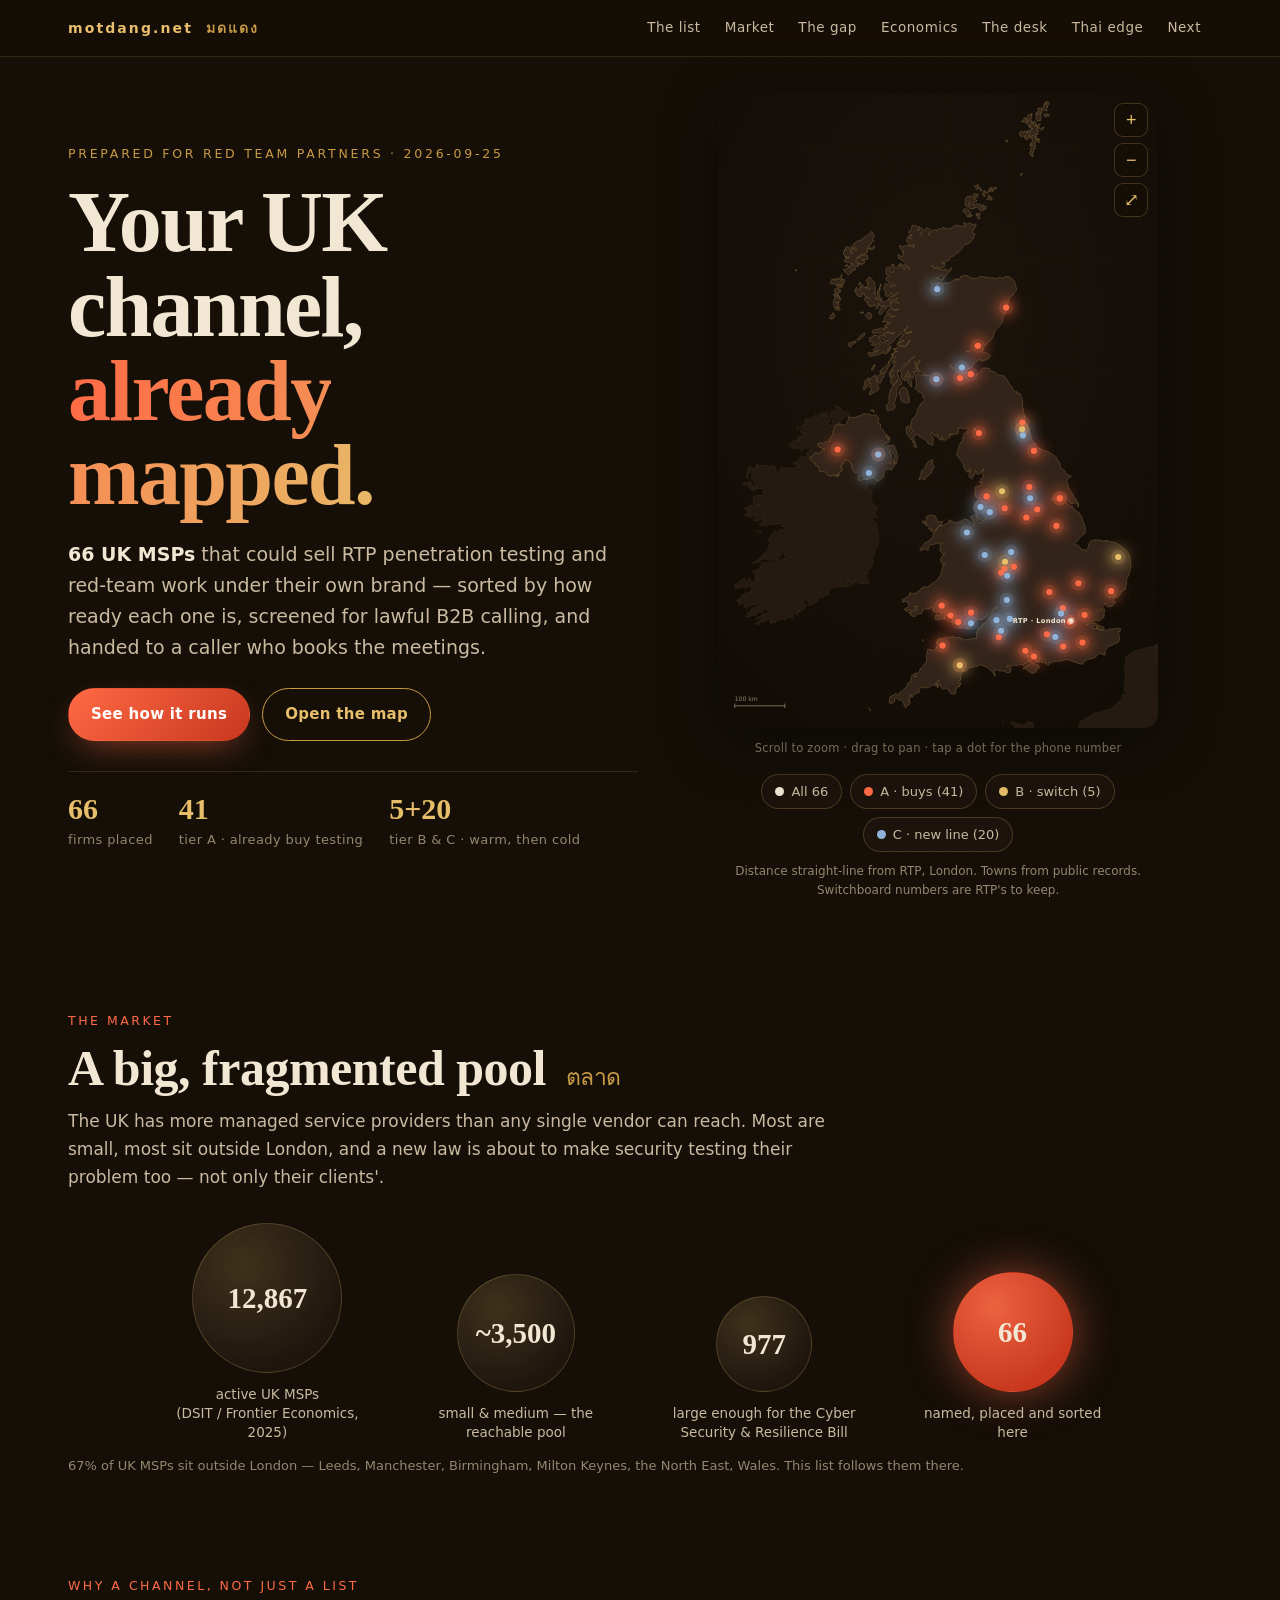
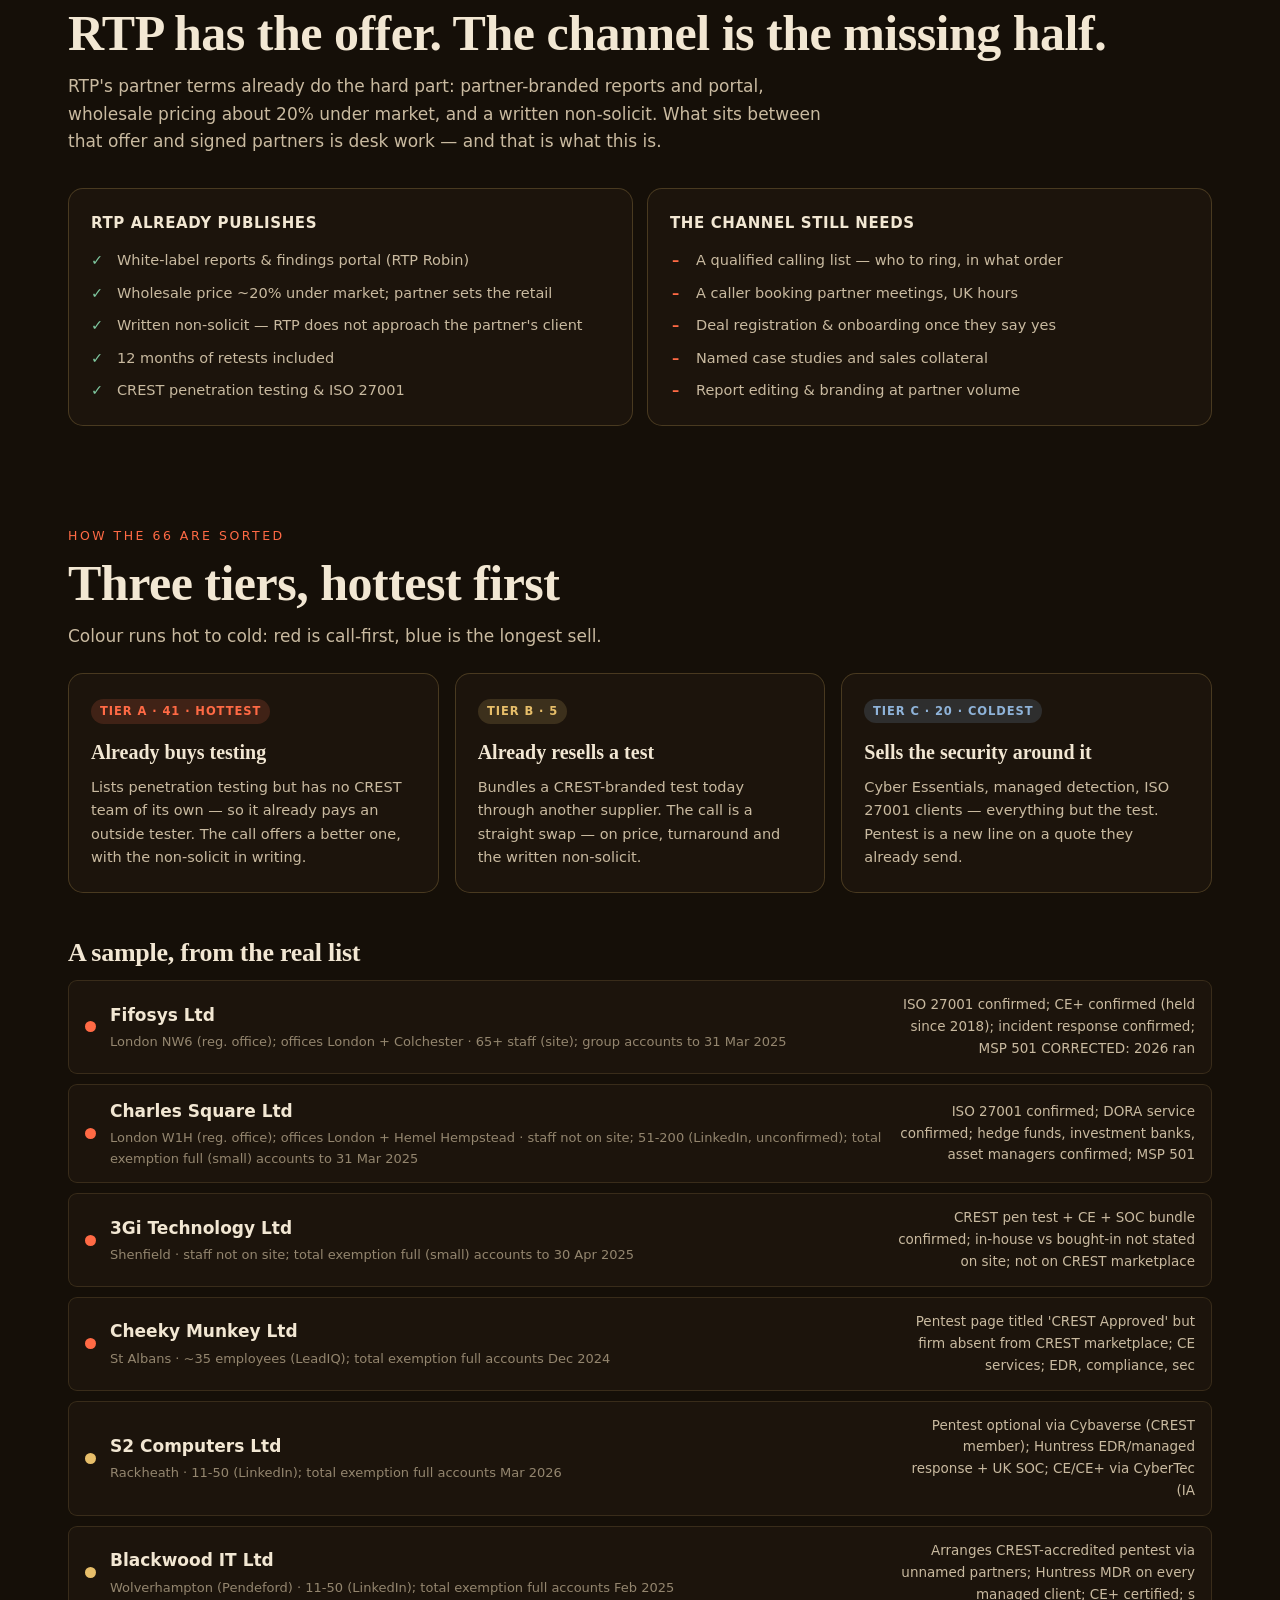
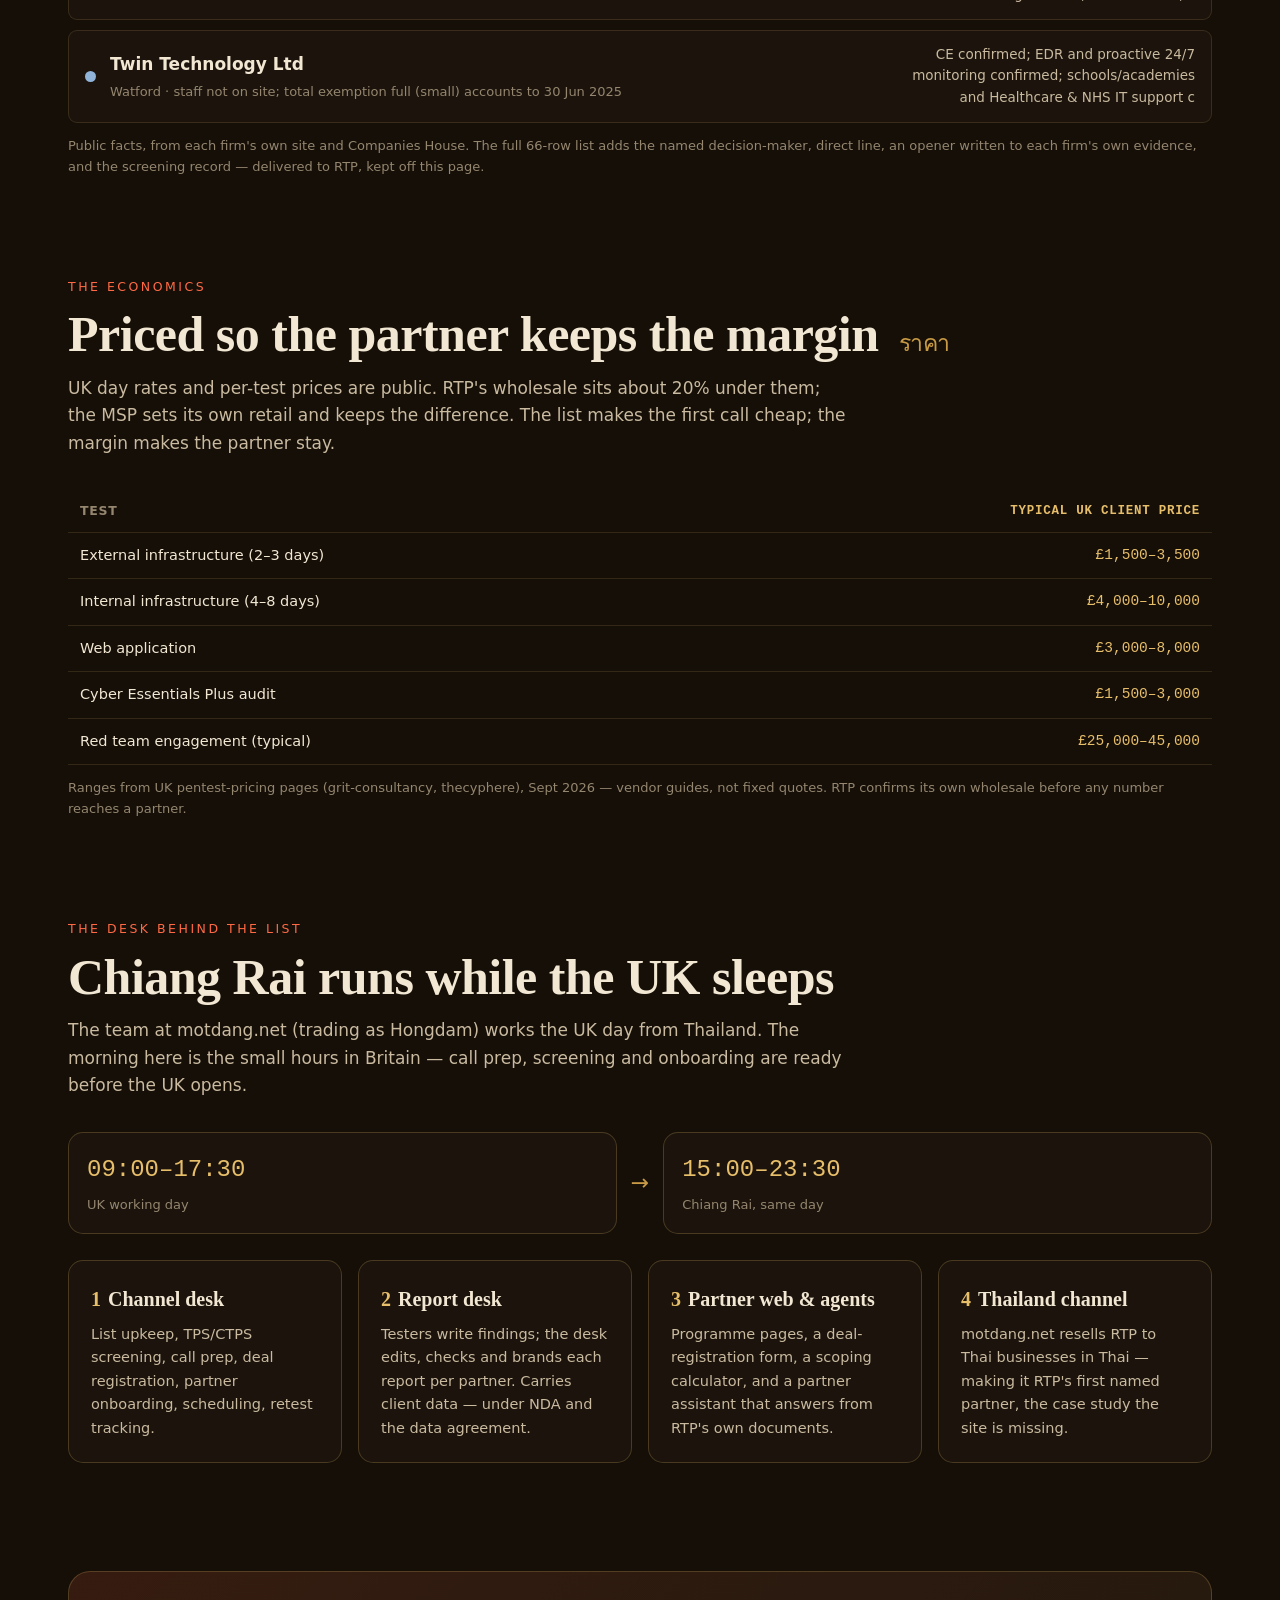
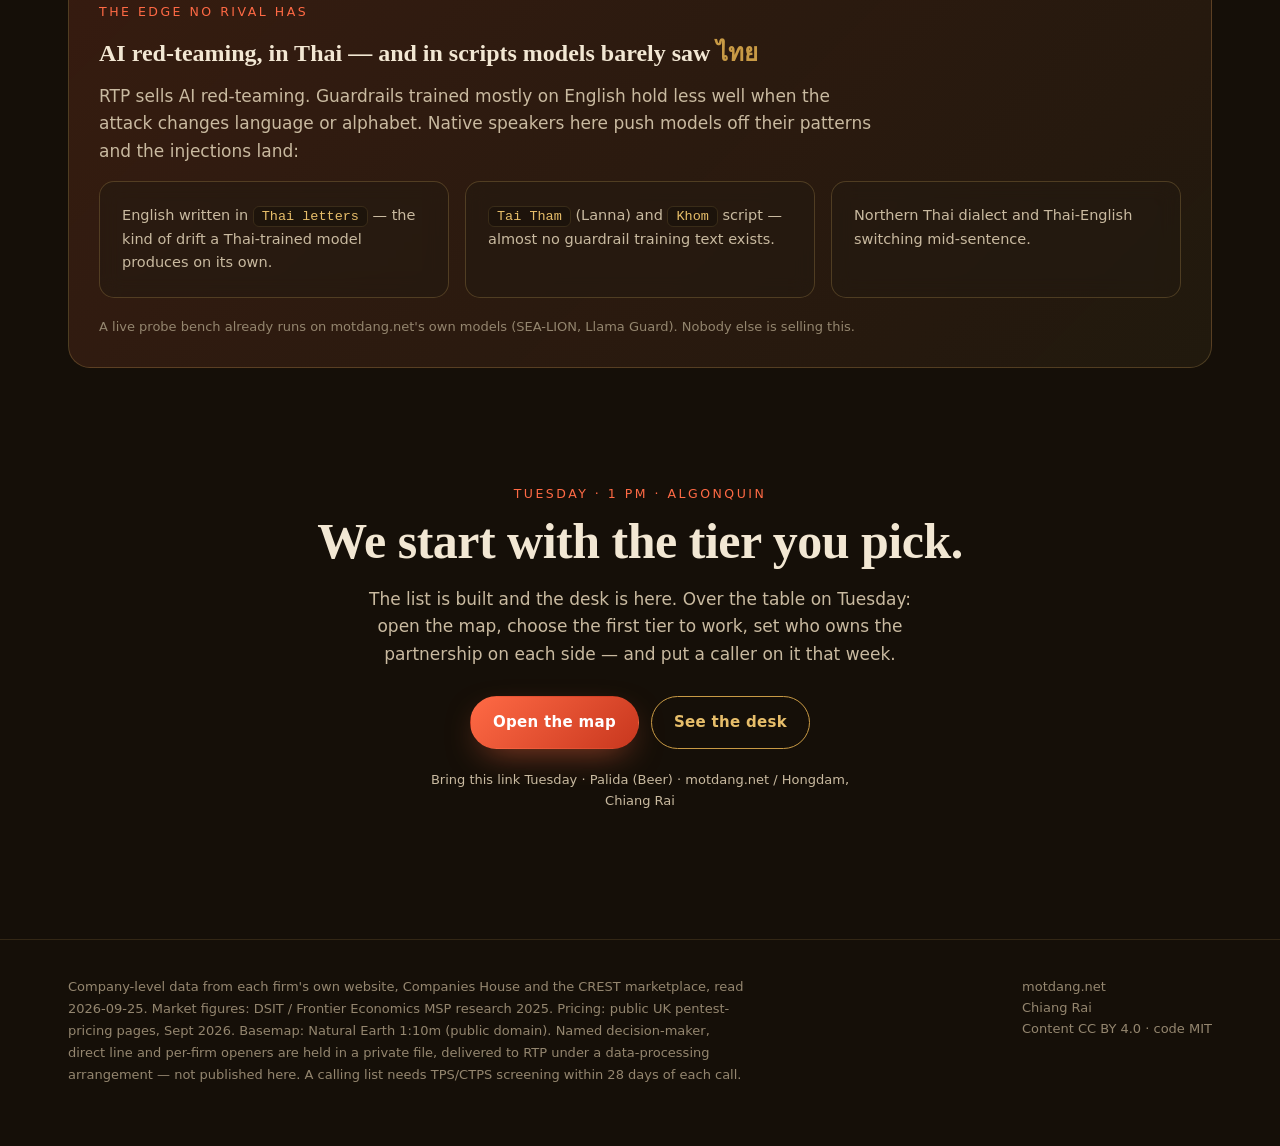
==== commit 7111dc1b: "Fix map bleed: clip SVG to its box, hint into normal flow - svg overflow:hidden + rounded box so blo" ====
--- a/docs/index.html
+++ b/docs/index.html
@@ -60,7 +60,7 @@
           <g><path class="land" d="M785.2,991.3L786.1,993.5L786.7,997.9L787.3,999.9L789.4,1002.5L790.2,1003.8L790.4,1005.8L790.0,1006.5L788.8,1007.9L788.4,1008.9L789.6,1013.3L789.0,1015.0L789.2,1015.8L789.8,1016.1L790.7,1017.8L791.3,1018.5L792.3,1018.7L793.8,1018.7L795.0,1019.2L795.5,1019.7L795.9,1021.0L798.2,1023.4L799.2,1026.1L800.7,1027.6L805.3,1030.0L806.3,1030.3L807.2,1029.7L808.8,1026.4L809.9,1025.1L811.3,1024.2L814.3,1023.2L819.1,1021.5L820.5,1022.1L821.4,1023.1L822.4,1024.9L823.3,1026.6L823.9,1028.5L824.5,1029.1L826.0,1029.5L826.4,1030.3L827.2,1032.9L826.4,1034.4L826.8,1037.4L828.3,1043.0L828.5,1046.2L828.7,1047.4L829.5,1048.6L830.4,1049.2L832.9,1050.8L833.9,1051.1L835.4,1050.8L837.9,1049.7L838.7,1049.1L839.4,1048.6L839.8,1048.1L841.5,1048.2L841.9,1048.7L841.2,1050.8L841.9,1051.3L845.6,1051.3L847.1,1051.6L848.4,1052.3L849.4,1053.6L850.4,1055.5L850.9,1059.4L850.9,1063.9L851.5,1068.2L853.4,1070.2L853.8,1069.5L854.2,1069.0L854.6,1068.2L855.7,1066.3L856.1,1065.6L856.9,1065.3L859.4,1065.1L861.7,1065.5L863.0,1066.1L864.0,1067.0L865.1,1067.5L866.3,1067.5L870.1,1065.8L871.3,1065.6L872.4,1066.1L874.3,1068.5L875.5,1069.3L876.8,1070.5L878.2,1074.2L879.5,1074.9L879.9,1074.4L879.7,1073.0L880.5,1072.7L881.8,1073.4L882.4,1074.2L882.8,1074.7L882.8,1075.9L882.2,1076.6L880.8,1077.8L880.1,1078.8L879.7,1081.3L878.5,1085.4L878.5,1087.2L879.1,1087.6L880.3,1087.1L881.6,1087.2L882.4,1091.6L882.8,1092.5L883.3,1093.3L881.8,1094.8L880.5,1095.8L879.5,1096.9L879.1,1097.5L878.7,1098.2L878.5,1099.4L879.1,1101.1L879.1,1102.6L882.0,1104.5L883.7,1104.6L887.2,1104.0L895.8,1106.7L898.1,1106.5L906.1,1101.9L908.6,1101.6L909.2,1101.1L909.8,1099.9L910.2,1098.4L910.6,1095.2L910.2,1094.0L910.2,1092.5L910.6,1091.6L916.9,1084.7L918.4,1083.9L918.6,1085.4L919.4,1085.7L921.1,1085.2L921.7,1086.1L921.5,1087.7L921.3,1089.8L921.1,1091.6L920.5,1090.8L919.0,1093.7L919.0,1095.3L919.0,1096.4L916.9,1102.6L916.5,1104.1L917.3,1105.6L920.1,1106.8L921.1,1108.7L921.1,1110.0L920.9,1110.9L920.7,1111.7L920.3,1112.9L919.6,1114.1L919.6,1115.3L920.3,1116.3L920.3,1120.5L920.9,1121.3L922.4,1121.5L923.6,1121.3L926.1,1120.3L927.4,1120.3L928.4,1121.0L930.7,1123.4L931.8,1124.0L933.9,1124.7L934.5,1125.4L937.0,1129.4L937.8,1130.5L938.9,1131.3L940.3,1131.6L942.8,1131.0L944.1,1130.8L945.4,1132.1L946.6,1133.7L946.8,1135.2L946.2,1135.9L946.0,1137.4L946.2,1138.2L947.4,1138.9L948.1,1138.2L948.5,1137.4L949.5,1137.9L951.4,1138.7L952.5,1139.7L955.2,1145.5L955.6,1146.3L955.6,1147.3L955.4,1148.4L955.2,1149.2L955.6,1150.0L956.9,1150.6L958.3,1149.5L959.8,1148.2L960.8,1147.7L962.7,1148.5L964.2,1148.7L964.4,1147.5L965.2,1146.5L966.5,1145.7L967.9,1146.0L969.2,1146.7L970.4,1146.8L971.1,1146.5L971.9,1145.5L972.5,1145.0L974.4,1146.0L976.9,1148.9L978.0,1150.0L979.4,1150.7L983.0,1151.7L984.0,1153.1L984.9,1155.8L985.9,1155.5L990.9,1155.1L991.8,1154.8L992.4,1153.8L993.2,1152.9L993.4,1151.7L995.5,1151.4L995.1,1150.6L998.5,1150.0L1000.1,1150.2L1001.6,1150.9L1004.5,1153.4L1006.2,1154.3L1007.2,1154.4L1008.3,1154.4L1009.5,1153.6L1010.6,1153.4L1016.0,1156.5L1016.8,1157.5L1017.3,1158.3L1017.5,1159.2L1017.7,1160.5L1020.6,1163.9L1020.4,1165.2L1019.4,1165.2L1019.1,1166.3L1019.6,1167.4L1020.4,1168.6L1024.4,1172.8L1024.4,1174.4L1024.8,1175.0L1025.4,1175.4L1026.3,1177.4L1026.5,1178.9L1027.7,1178.6L1028.3,1180.3L1028.1,1181.5L1027.9,1182.6L1028.6,1184.2L1029.4,1184.5L1031.9,1184.5L1034.2,1185.3L1035.9,1183.7L1035.7,1182.1L1035.2,1180.4L1035.7,1179.1L1038.6,1179.6L1040.3,1179.3L1044.7,1181.8L1045.9,1181.8L1045.7,1185.3L1046.5,1188.0L1047.8,1189.2L1049.5,1188.0L1049.5,1186.9L1049.9,1185.8L1052.4,1187.7L1053.4,1188.2L1054.3,1188.5L1059.3,1188.5L1060.8,1189.4L1061.6,1189.1L1062.2,1187.7L1063.1,1187.0L1064.3,1186.9L1064.9,1186.0L1065.4,1184.5L1066.6,1183.5L1068.1,1183.0L1069.1,1183.1L1069.3,1184.2L1071.8,1184.5L1072.9,1184.8L1073.3,1186.4L1072.7,1186.9L1073.5,1188.2L1074.8,1190.6L1075.6,1191.6L1076.8,1192.6L1079.4,1193.1L1080.6,1193.8L1081.0,1194.5L1081.7,1195.6L1082.1,1196.1L1082.9,1196.5L1083.5,1196.1L1084.4,1196.0L1085.0,1195.6L1086.9,1196.3L1088.1,1196.1L1089.6,1195.3L1095.0,1196.8L1098.4,1196.3L1099.4,1196.5L1108.6,1202.1L1114.3,1203.4L1114.9,1204.1L1113.9,1205.8L1112.0,1209.7L1109.3,1217.9L1108.6,1219.3L1106.1,1221.0L1105.3,1221.5L1104.9,1222.0L1104.9,1223.0L1104.2,1223.8L1102.4,1224.0L1101.5,1224.3L1101.3,1225.2L1101.3,1227.0L1100.9,1227.9L1100.3,1228.7L1099.6,1229.7L1098.8,1230.3L1097.3,1232.3L1096.5,1233.3L1095.5,1233.6L1094.8,1234.1L1092.3,1238.5L1091.9,1241.7L1091.9,1245.3L1092.5,1247.3L1091.1,1249.3L1090.4,1250.2L1090.0,1251.0L1090.0,1253.1L1089.6,1253.9L1089.2,1254.6L1088.8,1255.6L1088.6,1256.8L1088.1,1259.3L1088.1,1260.7L1088.3,1261.8L1088.6,1263.2L1089.0,1264.5L1088.8,1265.9L1088.1,1267.4L1087.1,1268.1L1086.0,1268.9L1085.6,1271.0L1085.6,1273.0L1085.2,1274.7L1084.6,1276.2L1080.8,1282.1L1080.4,1283.3L1080.4,1284.8L1079.8,1286.1L1079.4,1287.0L1078.9,1288.5L1078.5,1290.5L1078.7,1294.6L1081.2,1299.7L1081.2,1302.9L1080.8,1304.0L1079.1,1305.9L1078.9,1307.3L1078.9,1308.9L1078.5,1310.3L1077.9,1311.3L1077.7,1312.2L1077.7,1313.2L1078.1,1315.0L1077.9,1316.0L1077.1,1316.5L1076.0,1320.3L1075.8,1321.6L1076.4,1325.2L1076.4,1326.8L1075.2,1328.7L1075.2,1331.4L1075.4,1332.4L1076.4,1333.4L1077.3,1334.8L1078.5,1337.8L1078.9,1338.3L1079.6,1339.2L1079.8,1340.2L1079.4,1341.5L1077.3,1342.4L1075.8,1343.4L1073.3,1345.8L1074.3,1346.8L1074.5,1347.8L1073.9,1348.5L1072.9,1348.5L1073.1,1349.3L1073.5,1350.0L1073.3,1350.8L1072.5,1351.8L1071.6,1351.7L1071.0,1351.2L1069.9,1350.8L1069.3,1351.7L1069.7,1352.5L1070.2,1353.5L1069.9,1354.4L1068.9,1356.2L1067.9,1356.7L1064.9,1356.7L1063.3,1356.7L1061.6,1357.1L1059.5,1358.3L1058.7,1358.1L1058.2,1357.4L1056.4,1356.6L1055.1,1355.7L1054.7,1354.0L1055.7,1351.2L1054.3,1351.3L1053.4,1351.2L1052.6,1350.7L1051.3,1350.3L1048.4,1351.0L1047.0,1350.7L1046.3,1350.3L1045.3,1350.3L1043.8,1351.2L1043.8,1352.2L1044.4,1353.5L1044.7,1354.7L1044.2,1355.5L1043.4,1356.6L1042.6,1357.1L1040.9,1357.6L1040.9,1359.4L1039.4,1360.4L1038.6,1361.8L1037.8,1363.3L1037.5,1364.7L1044.4,1363.8L1045.5,1363.1L1046.3,1364.0L1047.2,1365.0L1047.8,1366.0L1047.4,1367.0L1046.7,1367.5L1045.7,1368.0L1044.9,1369.4L1044.0,1369.6L1042.8,1370.9L1042.6,1372.9L1042.8,1375.5L1038.8,1378.9L1037.1,1380.9L1036.1,1383.1L1032.1,1387.1L1030.4,1388.0L1030.4,1389.7L1029.6,1390.2L1029.2,1390.8L1027.7,1391.5L1027.3,1392.2L1026.5,1393.7L1027.1,1395.6L1025.8,1397.9L1021.9,1401.3L1015.8,1403.7L1012.9,1405.5L1012.0,1409.1L1012.3,1409.9L1013.1,1411.8L1013.3,1412.8L1013.1,1414.3L1012.9,1415.2L1012.5,1416.0L1011.4,1419.4L1011.6,1420.4L1012.3,1421.4L1012.3,1423.1L1012.0,1423.9L1011.4,1424.9L1010.8,1425.5L1008.9,1426.6L1007.4,1428.7L1006.8,1429.3L1002.6,1432.0L994.9,1440.5L994.1,1441.7L994.3,1443.0L995.7,1444.9L993.6,1447.9L991.6,1452.0L990.9,1452.8L990.7,1454.0L990.9,1454.8L990.9,1456.0L990.9,1457.4L990.3,1458.0L993.4,1460.4L994.3,1461.4L995.1,1462.9L995.1,1464.1L994.1,1466.8L993.2,1469.0L993.0,1469.9L992.6,1472.7L992.6,1473.7L992.6,1474.8L991.1,1475.8L989.9,1475.6L986.1,1477.8L984.9,1478.8L984.7,1480.0L985.1,1481.3L986.1,1482.9L985.5,1484.7L984.9,1486.9L986.1,1485.9L988.8,1485.2L991.6,1485.1L993.4,1486.1L995.3,1485.1L998.2,1480.8L1002.0,1478.0L1003.5,1475.9L1003.3,1473.7L1001.8,1474.1L1001.2,1473.6L1000.3,1471.6L999.9,1469.5L999.7,1468.5L999.9,1467.2L1001.2,1465.1L1002.8,1462.4L1004.7,1460.6L1006.4,1459.9L1008.5,1459.7L1010.4,1459.2L1015.2,1455.2L1018.9,1454.3L1022.9,1454.3L1031.5,1457.0L1032.3,1457.5L1032.9,1458.6L1032.9,1459.6L1032.5,1462.1L1031.1,1464.3L1030.9,1465.5L1031.9,1467.7L1034.0,1470.4L1035.2,1473.1L1033.2,1477.8L1032.1,1481.3L1031.7,1484.9L1032.1,1486.6L1036.7,1487.8L1037.8,1488.8L1037.1,1490.3L1036.7,1491.0L1036.7,1492.3L1036.7,1493.5L1036.5,1494.7L1037.1,1495.5L1038.2,1495.2L1038.6,1494.7L1040.3,1495.2L1044.2,1500.4L1044.9,1501.8L1045.5,1503.8L1045.9,1505.7L1046.1,1506.7L1046.5,1507.5L1045.7,1508.0L1045.1,1508.9L1044.7,1510.1L1044.2,1511.4L1043.4,1513.1L1042.4,1514.3L1040.9,1515.0L1039.8,1515.5L1038.4,1515.5L1038.0,1516.0L1037.8,1517.1L1037.1,1516.6L1036.1,1516.1L1034.6,1516.6L1033.8,1517.3L1032.9,1518.8L1032.7,1520.5L1032.5,1522.2L1032.7,1524.1L1033.4,1528.1L1034.6,1530.3L1036.1,1531.7L1037.8,1532.2L1038.4,1532.5L1039.8,1534.0L1040.5,1534.7L1042.4,1535.4L1043.2,1535.9L1043.4,1537.4L1042.8,1539.8L1042.6,1540.6L1043.2,1542.5L1043.6,1543.3L1043.8,1547.4L1044.2,1548.9L1047.0,1550.7L1049.5,1552.9L1050.1,1554.1L1050.5,1555.3L1050.9,1556.5L1051.8,1557.2L1054.1,1558.5L1054.7,1558.9L1054.5,1560.2L1054.1,1561.7L1052.8,1564.3L1050.9,1567.0L1050.9,1570.5L1051.6,1572.5L1051.6,1574.1L1049.9,1575.7L1048.8,1578.1L1048.4,1578.6L1047.4,1577.4L1044.9,1577.9L1042.8,1578.9L1042.1,1580.0L1041.1,1582.0L1040.3,1583.0L1038.4,1583.2L1037.5,1584.2L1038.0,1584.9L1038.2,1585.9L1036.3,1587.1L1034.2,1586.0L1031.9,1584.7L1030.0,1584.2L1028.6,1585.5L1027.9,1585.9L1026.5,1585.9L1024.0,1587.4L1022.9,1588.6L1022.3,1589.6L1023.1,1591.6L1024.2,1592.6L1024.2,1594.0L1024.4,1595.0L1025.0,1596.5L1025.6,1597.0L1027.7,1597.4L1029.2,1598.7L1029.6,1601.6L1029.4,1607.1L1030.4,1609.2L1032.3,1611.2L1036.3,1614.1L1037.5,1614.4L1040.3,1613.7L1041.3,1613.9L1044.2,1615.3L1045.3,1616.8L1045.7,1617.8L1045.7,1618.8L1045.3,1620.5L1045.9,1622.9L1046.1,1625.2L1046.3,1626.1L1048.2,1630.3L1048.4,1631.5L1047.4,1631.5L1045.3,1630.8L1044.2,1630.8L1043.0,1631.6L1041.9,1633.3L1041.5,1635.3L1042.1,1637.4L1041.3,1638.2L1039.2,1642.4L1036.3,1645.3L1035.7,1646.7L1035.9,1649.7L1037.1,1652.6L1039.0,1654.8L1040.5,1656.5L1038.6,1657.6L1038.2,1658.5L1037.5,1661.7L1037.5,1662.9L1037.8,1663.7L1039.2,1666.1L1039.6,1666.9L1040.3,1668.9L1040.7,1669.8L1041.3,1670.5L1042.4,1671.5L1043.0,1672.3L1043.2,1673.2L1043.4,1674.2L1043.8,1675.0L1044.2,1675.9L1045.1,1676.2L1046.3,1675.9L1047.2,1675.7L1048.0,1676.0L1051.3,1678.2L1053.6,1679.2L1059.9,1684.0L1061.0,1684.7L1062.4,1684.8L1063.3,1685.3L1063.7,1686.0L1063.9,1686.8L1064.5,1687.5L1067.4,1687.7L1077.5,1684.1L1079.1,1684.0L1081.4,1682.0L1083.3,1682.5L1082.5,1685.7L1083.3,1687.5L1084.6,1689.0L1085.2,1690.9L1085.4,1693.3L1084.6,1694.3L1083.7,1695.1L1083.1,1696.0L1082.9,1697.3L1082.3,1699.5L1081.9,1700.7L1080.6,1702.4L1077.7,1705.6L1076.4,1708.0L1073.9,1711.3L1073.1,1713.5L1073.3,1716.1L1074.3,1720.8L1073.7,1721.5L1072.9,1721.6L1073.1,1723.2L1072.5,1723.8L1071.6,1724.3L1071.2,1725.0L1070.6,1725.7L1069.9,1724.5L1068.9,1723.7L1067.9,1724.2L1066.8,1725.3L1066.6,1726.5L1066.6,1727.7L1065.8,1728.4L1065.1,1729.2L1064.9,1730.2L1064.5,1731.4L1062.8,1731.3L1061.6,1730.8L1060.1,1730.9L1059.3,1731.6L1058.5,1732.6L1058.7,1733.6L1057.6,1735.1L1057.2,1735.6L1056.8,1734.3L1055.5,1734.0L1054.9,1734.5L1053.6,1735.5L1053.0,1736.7L1052.6,1739.4L1053.0,1742.1L1053.2,1743.8L1053.4,1744.6L1052.6,1745.3L1051.8,1743.6L1050.3,1743.1L1049.5,1743.9L1048.6,1744.9L1047.8,1745.8L1047.4,1746.5L1047.0,1745.3L1044.9,1745.1L1043.8,1745.3L1043.0,1745.9L1042.1,1747.3L1041.9,1748.8L1042.4,1749.3L1040.9,1752.7L1040.7,1755.1L1039.4,1756.2L1039.0,1757.3L1037.8,1757.4L1037.5,1756.4L1036.9,1757.1L1037.1,1758.4L1036.3,1758.8L1035.7,1758.4L1032.7,1759.1L1032.1,1758.1L1031.1,1757.8L1030.6,1758.3L1029.6,1759.3L1029.8,1761.8L1029.0,1763.3L1029.0,1764.9L1027.5,1765.2L1026.5,1765.4L1025.8,1766.7L1025.6,1767.7L1025.0,1768.6L1023.5,1770.4L1021.9,1771.6L1021.4,1773.1L1022.7,1773.6L1026.3,1772.5L1027.5,1772.6L1027.7,1773.5L1027.1,1775.2L1026.0,1776.0L1025.8,1777.9L1026.3,1778.7L1026.7,1779.9L1025.6,1780.9L1024.4,1781.7L1023.7,1782.1L1022.7,1782.6L1021.9,1782.1L1021.7,1781.2L1021.0,1781.6L1020.0,1781.6L1018.5,1781.7L1018.3,1782.8L1017.7,1783.9L1016.6,1785.0L1015.0,1784.4L1013.5,1784.8L1011.6,1784.8L1010.6,1785.3L1009.1,1786.5L1008.5,1788.2L1008.7,1789.5L1008.9,1790.9L1007.0,1790.9L1006.4,1790.0L1004.9,1789.0L1003.5,1788.2L1002.0,1788.0L999.9,1788.3L998.5,1789.2L997.6,1789.7L996.6,1790.7L996.2,1792.7L996.2,1795.3L997.2,1795.8L998.0,1795.4L997.6,1796.4L996.2,1796.6L992.8,1796.9L992.4,1796.4L993.2,1795.9L994.1,1795.4L994.9,1794.7L994.7,1792.9L993.6,1791.5L992.6,1791.7L989.9,1792.2L988.8,1792.2L988.2,1790.2L986.7,1789.7L984.9,1789.9L983.4,1788.7L983.6,1787.1L982.8,1786.6L981.9,1786.8L980.3,1788.0L981.1,1788.5L981.9,1790.7L983.0,1791.2L984.4,1792.0L983.8,1792.9L982.4,1792.7L980.7,1792.7L980.1,1793.1L978.8,1795.6L976.7,1794.6L975.0,1793.1L974.6,1792.0L975.7,1791.0L976.7,1790.0L976.3,1789.3L975.7,1788.8L974.6,1788.5L974.4,1787.7L973.4,1786.8L972.1,1786.8L969.6,1785.3L969.0,1783.1L968.3,1782.1L967.1,1781.4L966.0,1781.2L965.2,1782.3L964.6,1783.9L963.3,1783.3L962.3,1783.1L961.7,1781.9L960.8,1780.6L960.4,1779.2L959.6,1778.7L958.9,1779.2L955.8,1779.2L954.8,1779.2L952.9,1778.9L952.0,1778.7L950.6,1779.2L949.3,1778.4L949.5,1776.7L949.7,1775.7L950.2,1774.7L950.6,1773.0L950.0,1772.0L949.7,1770.8L948.9,1766.5L946.2,1764.5L943.1,1767.2L938.7,1767.1L936.4,1767.4L932.8,1767.2L931.1,1766.4L929.9,1764.2L929.5,1761.8L930.7,1759.1L932.4,1757.8L937.6,1757.8L939.3,1757.1L940.3,1756.1L941.6,1754.2L942.2,1752.0L942.0,1749.7L940.3,1751.0L938.7,1751.7L937.2,1751.4L935.9,1749.7L935.5,1748.1L935.5,1747.1L934.1,1746.1L932.2,1746.1L931.1,1744.4L930.5,1744.8L930.1,1746.1L929.7,1747.5L929.9,1750.2L930.5,1751.0L931.1,1751.5L932.0,1752.4L932.8,1754.9L932.2,1757.1L930.7,1758.3L929.0,1758.6L928.2,1758.3L925.1,1755.9L923.4,1756.8L923.0,1757.4L921.5,1757.9L920.9,1758.4L920.5,1759.8L921.3,1762.2L921.5,1763.5L923.4,1763.3L921.9,1764.9L920.7,1765.9L920.5,1764.2L919.4,1761.8L917.1,1760.1L915.0,1757.8L914.2,1755.1L914.4,1749.3L914.2,1747.5L913.8,1746.1L913.2,1744.3L912.3,1742.9L911.5,1742.1L913.2,1746.1L913.4,1747.1L913.4,1754.4L914.2,1757.8L915.7,1759.8L917.5,1761.3L918.8,1763.3L918.6,1765.4L916.9,1765.5L909.8,1765.2L905.4,1764.0L904.0,1762.8L904.0,1761.1L905.0,1759.6L905.2,1758.3L904.8,1756.9L903.3,1755.7L900.8,1754.4L894.8,1755.2L883.1,1754.1L881.6,1753.5L880.3,1752.9L878.7,1751.4L877.8,1749.0L878.7,1746.8L877.2,1744.8L873.9,1744.4L870.5,1744.9L868.4,1745.9L867.6,1746.8L855.9,1758.8L849.2,1762.5L847.3,1764.5L842.7,1772.0L841.7,1772.6L839.2,1771.1L837.9,1771.4L835.4,1771.6L831.4,1773.6L827.2,1778.0L826.2,1779.6L825.8,1780.4L824.9,1781.4L824.3,1782.3L823.3,1783.4L822.6,1784.8L822.0,1786.5L821.0,1787.8L819.5,1789.3L819.1,1791.2L818.7,1792.7L818.0,1794.6L817.0,1797.3L816.6,1799.1L816.2,1800.7L815.7,1803.5L815.3,1805.7L815.3,1806.7L816.2,1807.2L816.2,1809.3L815.7,1815.3L815.3,1820.9L815.3,1825.0L815.5,1827.5L815.1,1831.7L815.3,1837.1L815.7,1841.2L815.9,1844.6L816.8,1845.7L818.0,1846.6L819.7,1846.9L821.0,1847.4L821.4,1848.4L821.4,1849.6L821.4,1850.8L821.8,1851.8L822.2,1852.5L823.3,1854.4L823.5,1856.5L821.0,1857.4L819.5,1857.6L818.0,1857.2L816.8,1856.7L816.2,1856.2L815.5,1855.5L815.1,1854.5L814.7,1853.5L812.6,1853.2L810.9,1853.8L809.0,1853.0L807.2,1854.9L806.3,1855.0L805.3,1855.0L804.2,1855.2L803.4,1855.9L801.7,1858.1L800.7,1858.7L799.4,1859.1L797.1,1858.6L796.1,1858.7L795.0,1859.4L792.5,1861.8L792.1,1862.8L792.5,1864.7L793.4,1865.7L791.9,1866.2L790.4,1865.8L787.9,1864.7L786.7,1864.8L786.3,1865.3L785.8,1866.8L785.4,1867.4L784.2,1867.2L782.9,1866.3L781.9,1866.0L780.8,1864.8L779.8,1863.3L779.4,1861.6L776.6,1861.1L773.3,1859.1L772.7,1858.2L771.0,1857.1L769.1,1857.4L765.6,1858.7L762.8,1858.4L762.0,1858.9L761.6,1859.4L761.2,1860.9L759.5,1862.8L758.7,1864.1L757.8,1864.8L757.0,1865.0L755.5,1865.3L754.7,1865.2L753.9,1864.5L752.8,1863.3L752.2,1861.8L751.6,1858.1L750.7,1856.4L749.9,1855.9L748.6,1855.7L747.4,1855.4L744.0,1852.5L742.8,1851.8L739.2,1851.1L738.2,1850.6L738.0,1849.8L738.2,1847.3L738.8,1845.1L739.9,1843.9L741.3,1843.7L740.5,1842.4L739.2,1841.9L738.2,1841.0L738.8,1839.0L732.1,1838.1L731.5,1837.8L728.4,1835.1L725.8,1835.9L724.0,1835.8L723.1,1839.8L721.9,1840.5L721.0,1839.0L720.0,1835.6L718.7,1833.8L717.9,1831.4L717.3,1831.1L716.4,1830.5L716.6,1829.2L715.4,1828.7L708.3,1828.7L706.2,1829.4L704.7,1828.4L704.1,1827.0L703.7,1825.5L703.1,1824.0L702.0,1822.9L700.8,1822.4L695.9,1821.9L695.3,1821.6L694.5,1820.6L693.4,1820.6L692.8,1821.3L692.2,1821.6L691.6,1821.3L690.7,1820.1L690.3,1819.6L688.4,1818.7L685.9,1816.9L685.1,1816.7L683.8,1816.7L682.8,1816.5L680.9,1815.5L679.9,1815.3L678.2,1815.5L676.9,1816.2L676.5,1817.5L676.7,1819.7L675.9,1822.6L676.5,1823.6L676.1,1824.1L675.5,1825.5L676.3,1825.8L677.1,1827.0L677.6,1828.5L677.3,1830.2L676.9,1831.2L676.1,1831.6L674.0,1831.2L666.9,1831.4L665.8,1830.9L663.8,1831.7L662.5,1831.7L661.5,1831.6L661.0,1830.7L659.4,1828.2L658.3,1828.7L657.3,1830.0L655.6,1832.9L654.8,1833.1L653.9,1831.7L652.7,1829.0L651.6,1828.4L648.5,1827.3L647.7,1827.5L646.6,1828.5L643.1,1829.2L638.5,1831.2L636.6,1831.6L634.3,1830.4L633.9,1829.9L633.2,1828.9L632.4,1828.7L631.8,1828.4L631.6,1827.0L630.3,1825.5L629.7,1824.0L629.3,1822.3L629.5,1820.4L628.4,1821.1L626.8,1821.6L625.1,1821.4L624.5,1819.6L621.1,1816.9L620.1,1815.7L619.6,1816.7L619.2,1817.5L618.4,1817.0L615.5,1819.9L614.2,1820.9L612.3,1821.1L609.2,1819.2L607.7,1819.2L607.7,1821.6L606.3,1822.6L605.2,1822.3L605.2,1821.1L604.6,1820.2L603.3,1820.1L603.5,1819.2L601.0,1815.0L600.0,1814.0L598.1,1812.3L596.9,1812.3L595.8,1811.5L595.4,1810.6L595.8,1809.6L595.6,1808.1L594.6,1805.4L593.1,1804.7L588.7,1805.7L583.9,1805.2L581.8,1804.4L579.7,1802.3L579.1,1801.3L578.0,1801.0L576.2,1800.7L575.7,1800.2L574.7,1799.5L572.0,1799.5L570.1,1797.4L568.0,1796.1L564.7,1795.3L563.6,1794.4L562.6,1793.1L562.4,1791.7L562.8,1790.4L564.0,1789.0L562.8,1788.7L561.5,1789.3L560.5,1790.7L560.1,1792.7L559.9,1795.3L559.4,1796.6L558.4,1797.1L556.9,1796.9L555.5,1796.4L554.2,1795.4L553.2,1793.9L552.3,1791.9L552.7,1791.0L555.3,1787.7L555.9,1786.5L556.9,1783.3L557.6,1779.4L557.3,1775.7L555.7,1773.5L554.2,1773.8L551.3,1772.3L549.4,1771.6L548.1,1771.6L547.3,1772.3L546.9,1774.0L546.7,1774.8L545.8,1775.3L544.6,1775.3L544.0,1774.8L543.1,1772.8L543.1,1771.8L543.3,1770.8L542.7,1770.3L541.7,1769.6L539.8,1770.1L538.5,1770.3L537.9,1770.8L537.1,1770.6L536.9,1768.1L536.0,1766.9L534.4,1765.9L534.4,1764.7L534.4,1762.5L534.6,1761.5L535.6,1762.3L536.0,1761.7L537.1,1761.1L542.3,1760.0L543.8,1757.6L545.0,1756.8L546.1,1755.7L546.5,1754.9L547.7,1751.9L548.1,1750.7L548.6,1749.8L550.9,1746.1L551.3,1744.9L553.0,1742.1L553.4,1738.9L554.8,1733.1L557.1,1716.7L558.6,1711.0L560.7,1698.2L564.5,1669.8L565.9,1655.8L566.3,1649.5L566.1,1648.0L565.7,1645.3L567.4,1641.6L567.6,1639.7L568.6,1635.2L569.9,1633.5L571.4,1633.3L574.9,1634.5L577.0,1634.2L578.0,1633.0L578.0,1631.5L576.8,1629.6L577.0,1628.3L572.6,1623.2L572.0,1622.9L571.4,1622.3L570.5,1622.5L570.3,1623.4L569.7,1624.4L567.2,1629.3L566.5,1633.7L565.9,1636.2L565.5,1637.2L569.1,1587.9L571.6,1572.0L572.6,1550.9L573.0,1549.6L574.9,1544.7L575.7,1543.1L576.8,1542.6L577.4,1543.5L577.4,1545.3L577.0,1546.2L577.2,1547.4L577.8,1548.6L578.5,1549.2L582.2,1552.9L584.7,1554.6L585.6,1555.0L592.7,1564.4L594.3,1567.5L595.0,1570.3L595.2,1572.4L595.8,1576.1L596.9,1585.4L597.3,1586.5L599.2,1592.3L601.0,1595.5L603.3,1598.2L605.2,1599.5L605.6,1600.2L606.3,1601.4L606.3,1602.4L606.1,1603.9L606.3,1606.1L606.5,1608.2L606.9,1609.8L607.7,1610.5L607.5,1609.2L607.3,1606.3L606.9,1605.1L607.5,1602.4L606.9,1600.2L605.4,1598.5L604.2,1597.5L605.8,1597.7L607.5,1598.0L608.8,1598.9L610.0,1600.2L608.6,1597.0L606.3,1595.7L603.8,1594.7L601.7,1592.6L600.6,1590.1L600.0,1586.9L597.7,1567.8L597.1,1563.9L595.0,1557.7L593.9,1554.8L592.7,1552.3L590.0,1548.6L581.6,1541.3L581.2,1538.9L578.9,1537.7L575.7,1534.0L574.1,1533.2L573.0,1532.8L572.0,1532.2L571.1,1531.2L570.5,1530.0L569.5,1529.0L567.4,1529.5L566.3,1529.0L567.4,1522.0L567.4,1520.7L571.1,1519.3L572.4,1519.3L576.0,1524.6L576.8,1525.3L577.4,1525.9L581.4,1528.3L580.1,1526.4L574.9,1521.4L573.4,1519.2L573.0,1518.3L573.0,1517.1L572.8,1515.6L572.4,1514.3L572.0,1513.3L572.6,1512.8L573.0,1512.2L573.4,1511.1L574.1,1510.4L575.1,1509.7L576.2,1509.7L576.8,1508.4L576.6,1507.4L576.4,1506.3L576.0,1505.5L575.5,1505.0L576.4,1503.8L575.7,1502.8L575.1,1501.4L574.3,1498.2L575.5,1499.2L577.2,1498.4L577.8,1496.7L577.6,1495.7L577.2,1495.2L575.7,1494.3L575.5,1493.5L575.5,1492.5L575.1,1491.1L575.1,1489.8L574.1,1489.5L573.7,1488.8L573.2,1487.9L573.9,1487.3L572.6,1485.9L571.8,1485.6L572.0,1484.7L570.7,1484.4L569.5,1484.2L568.4,1483.4L568.8,1481.5L569.5,1480.7L569.7,1478.3L570.3,1477.1L574.3,1474.1L574.7,1472.7L574.5,1471.2L574.3,1469.7L573.0,1467.7L570.3,1467.3L568.2,1468.9L568.4,1472.1L566.8,1471.6L565.7,1470.0L564.7,1468.0L563.6,1467.7L561.3,1466.3L560.1,1465.0L559.2,1464.6L556.1,1465.8L554.6,1465.6L554.0,1463.4L553.6,1461.1L552.7,1459.2L551.5,1458.0L549.8,1457.7L545.8,1457.5L544.4,1456.9L544.8,1455.7L544.0,1454.5L540.8,1454.0L538.9,1451.8L537.3,1451.3L536.4,1450.8L536.0,1449.9L535.4,1447.7L535.0,1446.7L535.0,1447.9L535.2,1449.6L535.4,1450.4L535.0,1451.0L533.9,1449.6L532.7,1442.3L532.9,1440.5L532.1,1440.1L531.6,1439.0L531.2,1437.6L531.0,1436.4L530.0,1435.2L529.1,1434.4L528.5,1433.4L527.9,1430.9L527.0,1430.0L526.2,1429.7L525.2,1429.5L524.7,1429.0L522.9,1424.8L519.7,1420.7L517.8,1419.2L516.4,1418.7L515.7,1418.0L515.3,1416.5L515.1,1414.5L514.9,1412.8L515.1,1410.6L515.5,1409.6L517.0,1408.4L516.8,1406.9L517.6,1405.9L519.7,1404.2L520.6,1402.7L521.4,1399.1L522.2,1397.4L523.3,1396.4L523.1,1394.7L522.4,1393.0L521.8,1391.9L521.0,1390.8L517.4,1388.5L510.7,1387.1L508.6,1385.8L509.5,1385.1L510.1,1384.4L510.7,1383.9L512.6,1383.6L513.2,1382.4L513.4,1380.9L513.4,1379.5L512.8,1378.0L512.6,1376.5L512.6,1375.3L513.0,1374.1L513.2,1372.9L513.9,1372.1L515.1,1371.3L520.6,1370.7L521.0,1370.2L521.8,1370.1L522.2,1370.7L525.6,1372.1L526.6,1372.1L526.2,1371.4L527.5,1371.6L528.1,1371.9L528.5,1372.6L527.2,1372.6L529.8,1375.5L532.1,1376.0L532.7,1376.5L533.9,1378.2L535.4,1378.9L538.5,1378.9L537.3,1378.0L535.0,1377.5L533.9,1376.5L532.3,1374.0L530.2,1372.1L528.1,1370.6L527.0,1370.1L525.6,1370.1L524.3,1368.7L522.0,1368.0L514.1,1368.7L512.2,1370.1L511.8,1370.7L511.4,1371.9L510.7,1372.6L508.8,1373.3L507.6,1374.8L506.5,1375.3L505.3,1375.3L504.2,1374.8L503.4,1374.0L501.9,1371.9L501.1,1371.4L500.1,1371.3L499.0,1371.4L498.4,1372.4L498.4,1373.4L496.5,1373.3L491.1,1370.1L492.5,1369.6L495.0,1370.9L496.3,1370.7L497.3,1369.2L496.7,1368.0L495.7,1366.7L494.6,1365.2L494.0,1365.7L494.2,1366.5L494.0,1367.9L493.4,1365.0L492.7,1363.5L490.2,1361.6L495.0,1358.4L496.1,1358.8L497.1,1358.9L496.7,1359.8L497.1,1360.4L497.8,1359.6L499.6,1358.3L499.0,1357.4L497.6,1357.4L496.5,1356.9L497.1,1355.5L496.1,1354.7L495.0,1354.7L494.2,1354.0L494.6,1352.2L494.0,1350.8L494.6,1350.1L498.2,1350.0L500.3,1349.3L501.5,1349.3L500.5,1349.1L499.0,1349.5L498.0,1349.3L493.6,1347.3L492.5,1347.1L490.0,1348.0L487.7,1348.0L486.9,1348.6L485.8,1348.0L486.9,1347.8L487.7,1347.1L488.8,1345.9L489.2,1344.6L488.1,1345.6L487.3,1345.8L485.6,1345.9L486.5,1346.3L486.7,1347.3L485.2,1347.3L484.0,1346.6L484.0,1349.0L483.1,1349.6L481.3,1348.8L480.2,1348.8L477.3,1350.0L476.0,1350.1L474.4,1349.6L473.7,1348.8L472.7,1346.4L472.3,1345.8L471.6,1345.4L470.8,1345.2L469.8,1344.2L470.8,1343.4L472.5,1343.4L473.3,1345.4L473.9,1344.7L475.2,1345.4L475.6,1343.2L476.4,1344.4L477.9,1345.1L479.6,1344.9L480.8,1343.9L480.4,1343.2L482.7,1339.5L482.9,1337.6L481.7,1335.8L482.1,1337.0L481.9,1338.2L482.1,1339.0L481.7,1339.5L480.8,1339.8L480.4,1339.3L477.7,1337.1L478.7,1337.3L480.0,1337.8L479.4,1336.6L478.5,1336.1L476.9,1335.8L477.7,1336.3L476.4,1337.0L473.3,1337.3L472.9,1338.2L472.3,1339.3L471.2,1339.8L469.3,1340.5L469.5,1339.0L468.7,1339.3L468.1,1339.8L467.9,1338.7L467.9,1337.6L468.5,1336.3L467.0,1335.8L466.6,1334.8L466.4,1333.6L466.2,1334.4L466.4,1335.6L466.4,1338.7L466.6,1339.7L467.2,1340.9L467.9,1341.9L468.5,1342.5L468.3,1343.6L467.2,1342.5L466.2,1342.4L465.6,1341.2L464.9,1340.5L465.2,1341.7L464.3,1342.2L464.1,1340.9L463.9,1339.3L463.3,1340.5L463.7,1341.9L462.4,1341.7L462.0,1341.2L460.3,1342.4L459.3,1342.4L458.5,1341.9L459.3,1341.2L458.7,1340.5L458.0,1340.0L457.0,1341.2L457.4,1341.7L457.0,1345.2L457.4,1348.1L458.5,1350.5L459.7,1352.2L457.6,1351.7L457.2,1352.2L456.2,1349.3L456.2,1347.3L456.8,1345.6L457.0,1344.2L456.8,1341.9L456.4,1340.2L455.7,1338.8L454.9,1337.8L454.3,1337.3L453.7,1337.0L452.8,1336.0L453.0,1334.8L453.7,1331.9L458.0,1329.5L457.8,1328.5L457.6,1326.8L456.8,1327.3L456.4,1325.5L455.7,1325.8L454.3,1325.2L453.4,1325.3L454.1,1325.7L454.7,1326.5L455.1,1327.5L455.3,1328.9L454.9,1329.5L454.3,1329.0L453.4,1330.1L452.6,1330.2L453.4,1331.6L452.6,1332.1L452.2,1333.1L452.0,1333.9L451.6,1334.4L451.1,1333.9L449.3,1331.6L447.8,1331.1L445.3,1330.4L443.8,1330.2L444.9,1329.7L445.9,1329.9L448.2,1330.9L447.2,1329.5L446.1,1329.2L443.8,1328.9L444.2,1328.0L444.7,1327.3L444.9,1326.0L445.7,1326.2L447.0,1323.8L447.4,1322.6L448.2,1321.9L447.0,1323.0L445.3,1324.8L443.6,1326.0L442.4,1326.3L443.2,1327.0L443.4,1328.2L438.6,1329.5L437.8,1329.2L435.9,1326.2L435.0,1324.1L434.4,1323.1L433.8,1321.9L433.2,1322.6L430.2,1321.9L428.8,1322.1L427.7,1321.8L427.1,1320.8L424.6,1320.8L423.6,1320.3L423.1,1318.9L419.6,1320.6L418.7,1319.8L417.5,1319.8L416.2,1320.1L415.2,1319.9L413.9,1317.2L413.5,1316.7L413.1,1316.2L413.1,1314.5L412.3,1314.3L411.6,1313.7L411.4,1312.7L410.2,1311.1L408.7,1310.0L407.2,1309.6L407.7,1311.6L407.2,1313.2L406.0,1314.9L404.7,1314.5L405.8,1314.3L406.4,1313.0L405.6,1313.3L404.7,1313.7L404.3,1314.5L402.6,1313.0L402.0,1312.5L401.0,1312.5L400.3,1312.0L399.5,1310.8L399.1,1309.3L398.9,1307.6L398.3,1308.8L398.5,1310.3L399.3,1311.6L400.1,1312.5L399.3,1313.2L398.3,1313.8L397.6,1314.5L396.6,1312.3L395.7,1312.5L395.5,1313.8L396.4,1314.5L396.0,1315.2L397.6,1315.9L395.7,1318.7L394.9,1319.2L393.4,1319.8L384.9,1319.2L384.9,1317.0L385.3,1316.4L386.3,1316.2L386.3,1313.7L385.5,1311.1L384.9,1308.4L384.0,1306.6L381.3,1302.4L376.1,1297.8L375.5,1297.3L374.8,1298.0L374.0,1299.0L373.4,1299.5L371.5,1297.5L370.5,1297.3L368.6,1297.3L364.2,1295.9L364.8,1294.9L365.2,1294.4L365.4,1293.6L365.9,1292.6L366.5,1293.1L385.5,1288.5L388.8,1289.5L389.7,1289.2L390.5,1285.6L390.3,1284.5L389.5,1283.3L388.8,1280.4L388.2,1279.4L385.7,1278.9L384.9,1278.0L384.5,1276.7L383.0,1277.4L379.9,1275.2L378.4,1275.7L377.6,1277.5L376.7,1279.7L375.7,1281.8L374.2,1282.3L374.6,1280.2L374.2,1278.4L374.0,1277.5L373.8,1276.7L374.0,1275.5L374.6,1274.7L374.2,1273.7L370.0,1273.3L370.2,1272.3L370.0,1271.3L370.7,1271.0L371.7,1271.1L373.2,1271.0L373.2,1269.6L374.0,1266.1L374.8,1265.4L375.7,1265.9L375.1,1269.6L376.5,1270.4L381.7,1269.9L382.4,1270.3L382.8,1270.8L383.8,1271.3L387.4,1270.3L391.1,1269.9L390.5,1270.6L390.9,1271.1L395.5,1269.9L393.9,1269.4L393.0,1269.1L392.8,1267.9L392.4,1268.6L391.6,1268.9L390.7,1268.6L390.5,1267.6L387.6,1267.9L388.2,1266.9L388.8,1266.4L389.1,1265.5L389.7,1265.2L390.9,1263.7L389.9,1263.7L388.6,1264.9L387.6,1265.2L388.0,1264.5L387.6,1263.7L387.2,1264.7L385.9,1264.7L384.2,1266.2L382.8,1266.4L383.4,1265.9L382.8,1265.2L382.4,1265.7L381.7,1266.1L380.9,1266.4L380.1,1265.9L383.4,1261.2L384.0,1260.7L389.7,1256.8L388.6,1257.3L386.8,1258.5L385.7,1259.0L381.7,1259.6L379.9,1260.5L376.3,1263.2L373.4,1264.0L371.7,1265.0L370.5,1265.2L369.6,1264.9L367.5,1263.9L366.5,1263.7L366.3,1264.7L366.1,1265.5L362.7,1265.9L361.9,1265.4L361.5,1264.4L361.0,1262.3L362.1,1262.2L362.1,1261.0L361.0,1258.3L360.8,1256.4L361.3,1254.6L361.9,1253.1L362.9,1252.7L361.5,1250.9L362.1,1248.0L363.6,1244.9L364.6,1243.3L365.2,1243.6L365.9,1243.9L365.4,1243.3L366.3,1242.4L367.3,1242.1L369.2,1241.7L370.2,1242.2L372.3,1243.4L371.7,1241.1L371.3,1239.7L371.9,1239.0L374.6,1239.9L375.7,1239.9L374.2,1239.0L374.2,1238.0L373.8,1237.0L378.4,1237.0L379.6,1236.8L381.5,1235.7L382.8,1235.7L382.2,1235.2L381.7,1234.3L383.4,1234.0L385.1,1232.8L386.5,1232.1L388.0,1232.1L389.1,1233.6L388.6,1235.8L390.1,1235.7L391.8,1234.5L393.2,1234.5L394.5,1235.0L395.3,1234.3L394.1,1233.8L394.5,1232.8L395.3,1231.8L396.4,1230.9L397.4,1230.4L398.9,1230.1L400.1,1230.3L401.2,1230.9L401.6,1230.3L402.2,1230.8L402.9,1231.4L403.5,1230.4L403.3,1228.7L404.1,1228.6L404.7,1228.2L406.0,1227.4L408.1,1226.7L408.3,1228.1L408.1,1229.2L408.7,1229.6L408.3,1230.1L408.9,1231.3L409.3,1232.1L409.3,1233.1L409.1,1234.3L410.8,1232.5L411.6,1231.9L412.7,1232.1L412.3,1232.8L411.8,1233.6L412.7,1234.6L414.4,1235.8L415.2,1237.0L415.6,1236.3L415.2,1235.7L415.6,1235.0L415.2,1234.3L415.0,1233.5L414.8,1231.4L415.2,1232.1L416.0,1233.0L415.8,1231.3L416.0,1229.2L416.4,1228.2L417.1,1228.7L417.5,1227.9L417.5,1226.7L418.3,1227.9L419.4,1228.2L422.1,1228.1L422.7,1228.4L424.0,1229.7L424.6,1230.1L425.4,1230.3L427.5,1229.6L427.5,1231.3L429.0,1231.8L430.7,1231.8L431.5,1231.3L430.9,1228.9L430.7,1227.4L433.8,1226.0L433.0,1225.4L431.1,1222.7L430.9,1221.0L431.3,1220.1L433.0,1219.3L434.2,1216.6L434.6,1215.7L435.5,1216.2L437.3,1216.4L439.4,1217.8L440.3,1217.9L439.6,1218.4L439.4,1219.3L440.7,1219.3L441.9,1218.9L442.6,1218.1L447.8,1215.7L448.6,1215.1L449.5,1215.2L451.1,1212.7L452.2,1213.0L452.6,1214.4L452.4,1216.4L452.0,1218.3L451.4,1219.3L451.8,1220.6L452.0,1219.3L452.4,1218.4L454.3,1215.9L455.5,1214.6L456.2,1213.7L456.8,1214.0L457.8,1212.5L459.3,1212.9L459.7,1213.7L459.7,1214.9L459.3,1215.7L460.1,1217.3L459.7,1217.9L458.9,1220.6L458.5,1221.3L457.2,1223.3L457.6,1224.0L459.7,1219.4L460.8,1217.6L461.8,1217.9L462.2,1217.3L463.5,1217.3L464.1,1217.9L463.7,1218.6L464.1,1219.3L463.1,1219.8L462.0,1220.6L462.9,1222.0L464.3,1222.7L467.2,1222.8L468.5,1223.3L468.3,1224.7L467.9,1225.9L467.7,1226.7L468.5,1227.4L469.5,1228.4L470.4,1229.6L470.8,1230.6L474.6,1234.3L475.2,1237.2L475.4,1238.0L475.4,1239.0L475.4,1240.2L476.4,1240.9L477.9,1242.1L481.3,1243.9L481.0,1244.8L480.4,1246.1L480.0,1246.6L481.3,1247.0L481.7,1247.6L482.3,1248.3L482.9,1249.2L483.1,1248.2L483.1,1246.8L483.3,1246.0L485.6,1246.1L486.7,1245.6L487.7,1244.3L489.2,1241.7L489.6,1241.1L490.2,1240.6L491.3,1240.2L495.0,1237.3L495.9,1236.3L495.5,1235.7L494.4,1235.0L496.9,1234.1L498.2,1234.3L498.6,1235.7L500.3,1235.0L501.9,1233.6L503.4,1231.9L504.2,1230.1L504.5,1231.3L504.9,1232.1L506.3,1232.1L505.9,1233.3L505.5,1233.8L505.1,1235.0L503.4,1237.0L504.5,1238.0L505.5,1237.2L506.8,1235.7L508.0,1235.0L508.4,1235.5L508.6,1237.9L509.5,1238.7L509.9,1239.7L510.1,1240.7L510.3,1241.7L510.9,1241.4L511.4,1240.7L511.6,1239.5L511.4,1238.4L511.8,1239.9L512.0,1241.1L512.6,1241.7L513.4,1241.1L512.6,1239.9L513.2,1238.7L513.9,1238.2L515.3,1239.0L514.9,1238.5L514.3,1236.3L516.8,1235.3L519.5,1235.0L521.0,1238.0L521.0,1239.0L521.4,1240.1L521.8,1240.9L522.6,1241.1L522.4,1242.1L523.7,1245.1L524.1,1246.5L523.7,1248.7L524.3,1248.0L526.2,1246.6L524.5,1245.3L524.9,1244.4L523.9,1242.8L523.7,1241.1L524.3,1241.6L525.4,1242.4L524.9,1241.4L524.3,1240.7L523.1,1240.4L522.6,1239.9L521.6,1236.8L521.0,1235.7L521.2,1234.8L521.6,1234.0L522.2,1233.3L523.1,1233.0L523.3,1231.9L523.9,1230.9L526.2,1230.9L525.8,1230.1L531.6,1228.7L531.4,1229.6L532.1,1230.9L530.8,1233.6L530.8,1236.0L532.1,1237.7L534.6,1238.4L538.7,1238.5L543.3,1237.7L546.1,1235.8L547.1,1235.7L551.7,1236.3L558.0,1234.8L560.1,1235.7L559.0,1234.0L557.8,1233.1L555.5,1233.0L555.0,1233.6L554.8,1232.6L554.2,1231.6L552.3,1230.9L551.5,1230.4L550.7,1227.6L548.6,1225.4L548.1,1223.0L547.9,1220.1L547.7,1217.8L547.1,1216.2L545.6,1215.7L546.5,1214.7L547.1,1213.7L547.5,1212.5L547.9,1207.8L548.4,1206.8L548.8,1207.6L549.2,1206.4L549.0,1205.1L548.1,1204.8L548.6,1198.5L549.0,1197.0L549.8,1196.5L551.3,1197.3L550.0,1196.0L548.8,1196.0L547.7,1196.7L547.3,1198.3L546.3,1197.2L546.1,1196.3L546.1,1194.0L546.3,1192.8L546.5,1191.8L545.6,1191.6L545.4,1189.7L545.6,1188.4L546.1,1187.2L546.5,1186.5L547.7,1185.7L546.9,1185.0L546.5,1185.7L546.1,1184.0L545.6,1182.1L545.4,1180.3L545.2,1178.4L545.6,1177.4L546.7,1177.4L548.8,1178.1L547.7,1177.1L546.1,1176.2L544.8,1176.2L544.4,1178.1L543.5,1176.9L542.5,1173.2L541.7,1172.0L542.1,1171.5L540.8,1169.8L540.2,1168.6L539.6,1167.1L540.8,1167.1L540.2,1164.4L539.2,1166.1L538.1,1165.4L536.9,1163.7L535.6,1163.1L536.0,1162.0L534.6,1162.2L533.3,1161.7L533.1,1160.3L533.3,1157.0L533.3,1155.5L532.9,1154.1L532.1,1152.4L531.8,1151.4L531.2,1149.5L529.5,1147.5L529.8,1145.5L531.4,1143.8L531.6,1142.8L532.1,1139.7L532.1,1138.1L531.4,1136.5L531.0,1135.5L530.8,1134.5L530.2,1133.8L528.3,1133.3L525.8,1132.1L526.2,1129.8L526.2,1128.4L526.4,1127.6L527.9,1127.4L529.8,1128.4L530.4,1128.8L532.1,1128.4L532.9,1129.1L533.1,1130.3L533.5,1131.0L534.6,1130.8L535.8,1131.3L539.6,1132.0L544.0,1133.7L544.8,1133.5L545.0,1134.3L545.4,1135.0L546.9,1133.8L547.5,1133.5L549.4,1134.2L551.1,1133.7L551.9,1132.8L553.4,1130.5L554.2,1129.8L556.9,1128.8L558.0,1128.8L564.9,1130.1L565.5,1130.5L565.9,1132.8L567.2,1135.9L567.4,1137.6L565.9,1138.7L565.7,1139.7L565.3,1141.1L564.0,1141.1L563.2,1141.8L563.0,1144.1L563.6,1146.2L564.7,1147.9L565.5,1150.7L569.9,1157.0L570.5,1158.5L570.7,1160.7L570.5,1161.7L570.3,1162.5L569.9,1163.4L570.1,1164.4L571.1,1163.9L572.0,1163.7L572.6,1164.4L573.0,1165.1L573.7,1165.4L574.7,1165.1L574.1,1163.4L574.5,1162.0L575.5,1160.9L576.6,1160.3L584.1,1160.9L591.0,1163.7L601.0,1164.4L603.5,1165.2L604.8,1165.4L607.1,1164.1L608.4,1164.4L610.9,1165.8L614.8,1165.8L615.9,1166.3L617.8,1167.4L620.7,1168.3L626.1,1172.0L627.6,1170.5L636.8,1167.9L639.5,1166.6L641.2,1164.9L642.4,1164.6L642.8,1164.1L644.3,1161.7L648.3,1158.5L655.4,1156.6L662.7,1154.8L665.4,1153.3L666.5,1152.1L667.3,1150.7L663.3,1153.6L658.5,1154.3L653.7,1153.6L649.5,1152.1L648.3,1152.1L647.2,1151.9L646.0,1151.4L644.9,1150.7L644.3,1149.7L643.3,1148.5L643.1,1147.5L643.3,1146.5L646.4,1139.6L648.7,1130.8L649.5,1129.6L652.5,1127.1L653.7,1126.4L661.2,1122.5L661.9,1121.5L669.2,1116.8L671.1,1115.9L673.4,1114.3L678.0,1112.4L683.0,1112.6L706.8,1104.0L708.3,1102.6L709.7,1102.1L712.0,1099.2L719.6,1092.5L722.7,1088.2L723.3,1087.6L723.8,1086.7L725.2,1081.5L727.1,1078.5L729.2,1078.3L734.8,1081.3L735.9,1080.8L735.3,1080.1L734.6,1079.5L734.2,1078.8L735.5,1078.8L734.4,1077.9L733.2,1077.6L732.3,1076.8L731.9,1075.6L731.3,1074.4L728.8,1073.0L728.4,1072.2L728.4,1069.0L728.8,1065.1L730.0,1062.4L731.5,1062.7L732.3,1062.9L729.0,1059.5L730.2,1055.5L730.2,1050.8L730.4,1046.7L732.3,1045.2L730.7,1042.5L730.4,1041.1L730.2,1036.4L729.6,1032.2L729.6,1030.2L729.8,1028.3L731.1,1024.4L731.7,1022.9L732.1,1021.0L731.7,1018.7L730.7,1015.0L730.7,1013.6L731.9,1011.9L732.5,1011.6L733.6,1011.6L734.8,1011.1L735.7,1010.1L737.3,1007.4L739.2,1005.7L750.3,1000.3L751.3,1000.6L753.4,999.3L762.6,998.1L772.7,994.5L773.3,994.0L777.3,994.5L782.1,993.2L784.4,992.0L785.2,991.3ZM503.0,1426.8L505.3,1428.0L506.3,1429.0L507.0,1430.2L505.7,1429.7L501.1,1429.5L500.5,1427.8L500.9,1426.8L501.9,1426.6L503.0,1426.8ZM510.9,1401.5L511.6,1402.3L513.7,1403.5L514.3,1404.2L514.5,1405.7L514.7,1407.7L514.3,1409.1L513.4,1408.4L512.6,1406.0L511.4,1403.8L509.9,1402.7L508.2,1403.5L507.4,1402.0L506.5,1398.3L505.5,1396.8L508.8,1396.4L509.9,1396.8L510.9,1397.6L511.1,1398.8L510.9,1400.0L510.9,1401.5ZM457.8,1366.9L458.7,1367.2L460.3,1367.2L461.0,1367.9L460.8,1369.7L459.1,1370.4L454.5,1369.9L451.6,1368.7L450.5,1367.9L450.7,1366.4L450.3,1364.7L449.7,1363.1L449.3,1361.6L449.9,1361.1L450.5,1360.4L450.9,1361.1L451.8,1361.3L454.3,1362.8L455.7,1364.2L457.8,1366.9ZM345.6,1252.0L346.0,1252.9L343.3,1255.2L342.2,1255.6L342.4,1254.7L342.6,1253.9L340.8,1254.2L343.1,1251.9L344.3,1251.5L345.6,1252.0Z"/><path class="land" d="M785.2,991.3L786.5,990.3L788.6,989.5L796.5,983.0L808.6,975.3L820.3,967.0L833.3,962.4L833.7,966.3L833.5,968.9L833.5,971.1L834.3,973.6L835.8,975.3L837.5,976.1L839.4,976.5L842.1,976.0L842.3,974.9L842.1,973.8L842.3,972.6L842.9,971.9L843.8,971.7L844.6,971.6L846.9,971.1L848.4,970.9L849.8,971.2L856.9,973.8L858.0,974.6L858.4,975.8L858.2,977.0L858.4,978.0L859.2,979.2L859.8,979.5L866.7,979.3L868.2,979.0L870.7,976.6L878.0,972.7L880.8,970.4L883.1,967.0L883.5,966.0L883.9,963.6L885.1,964.3L885.6,965.3L886.0,967.2L886.8,968.4L887.9,969.4L888.7,970.4L888.9,971.6L888.7,972.4L888.3,973.3L888.9,972.9L889.3,972.2L890.2,970.4L888.3,969.5L887.9,969.0L887.7,968.2L887.7,966.0L887.4,965.0L887.0,964.1L886.2,963.1L887.4,963.1L890.0,964.3L891.2,964.8L893.9,965.0L895.0,964.3L895.2,962.6L895.0,961.6L893.5,959.9L893.1,959.1L893.1,958.1L893.5,957.2L892.9,955.7L896.0,953.8L899.2,952.5L900.8,952.3L902.1,953.2L901.9,954.8L901.5,956.2L901.2,957.2L902.5,958.1L904.8,957.7L906.7,958.2L907.7,958.2L908.3,957.9L909.0,957.4L913.6,951.5L915.5,950.5L917.3,951.0L918.4,951.6L918.8,952.5L919.0,954.0L918.6,955.4L918.4,956.9L918.8,958.6L916.3,957.4L915.2,958.7L916.5,959.2L920.7,959.4L921.7,959.7L923.8,960.8L925.1,960.4L926.5,958.9L928.0,956.9L928.8,955.4L929.3,954.2L929.5,953.2L929.9,952.5L930.7,952.3L932.6,953.8L933.9,956.2L933.6,957.9L933.0,959.4L932.8,961.6L933.0,962.6L935.1,965.0L935.3,965.8L935.9,968.0L936.4,968.7L937.2,969.2L939.5,969.0L940.5,969.2L941.6,970.6L941.6,974.1L942.6,974.4L944.9,973.8L951.6,974.1L952.9,973.6L955.4,971.7L956.4,971.2L957.7,971.4L959.2,972.2L960.2,973.8L960.6,975.8L960.8,978.0L962.1,979.2L965.4,980.3L966.3,980.9L966.7,981.5L967.3,982.0L968.3,982.0L970.9,981.5L972.5,982.2L973.8,984.1L974.4,984.7L976.3,984.2L977.3,984.4L977.8,985.6L977.1,986.9L976.9,988.1L978.2,989.6L977.1,990.3L975.9,990.3L976.1,991.3L975.9,993.2L975.5,993.9L975.0,994.5L974.4,993.9L973.6,995.2L973.6,996.6L974.2,997.6L973.4,1000.1L971.1,1004.0L972.3,1003.6L973.6,1004.0L972.7,1005.3L971.9,1007.5L971.1,1008.9L970.0,1009.4L965.2,1014.8L965.4,1017.0L966.3,1018.5L967.3,1019.2L969.0,1020.2L969.8,1020.4L969.6,1021.5L969.2,1023.9L970.2,1024.6L971.5,1024.6L972.3,1023.1L973.4,1022.9L974.6,1024.2L975.2,1024.8L980.3,1024.6L980.9,1024.9L985.7,1025.3L987.0,1024.9L987.8,1026.3L987.8,1027.3L987.6,1028.3L987.8,1029.1L988.6,1029.3L990.9,1028.5L992.0,1028.6L993.0,1029.8L996.6,1035.7L995.7,1036.4L996.4,1037.8L997.6,1038.4L1001.6,1038.6L1001.4,1040.1L1000.8,1041.0L999.5,1042.1L997.6,1043.8L996.6,1045.7L997.4,1047.0L997.0,1047.7L997.6,1048.4L997.8,1049.4L998.7,1050.9L999.3,1051.4L1001.8,1050.8L1003.3,1051.3L1005.8,1051.8L1006.8,1051.9L1006.2,1052.6L1006.0,1053.5L1006.2,1054.3L1006.4,1055.3L1007.0,1056.2L1007.7,1056.7L1007.4,1058.4L1007.2,1060.7L1006.8,1062.1L1006.8,1063.3L1008.9,1067.1L1008.9,1068.5L1008.3,1069.3L1006.6,1069.7L1005.1,1069.2L1003.9,1069.7L1003.3,1070.3L1002.8,1071.4L1002.6,1072.4L1003.1,1073.2L1002.0,1074.4L999.5,1075.1L998.2,1075.8L997.6,1076.8L996.4,1077.8L995.7,1078.6L996.6,1079.5L996.8,1080.6L996.8,1081.8L996.4,1082.7L994.9,1083.2L994.3,1083.5L994.1,1085.0L994.5,1086.1L994.5,1087.2L994.1,1087.9L993.2,1087.6L993.0,1086.7L993.0,1085.7L992.8,1084.9L992.2,1084.0L991.3,1084.5L990.7,1084.9L989.5,1085.2L988.6,1084.9L987.6,1083.9L987.4,1083.0L986.1,1083.4L984.9,1083.5L984.4,1084.4L984.2,1085.7L983.8,1087.2L983.0,1088.2L980.7,1089.3L979.8,1090.3L979.4,1092.6L979.0,1093.8L978.2,1094.7L977.8,1095.3L977.8,1096.4L977.8,1097.4L977.3,1098.7L976.1,1099.2L975.7,1099.7L975.7,1101.1L976.1,1101.8L975.7,1103.6L975.2,1104.1L974.4,1104.3L973.6,1105.3L973.2,1105.8L972.9,1107.0L970.9,1110.9L970.6,1111.9L971.3,1112.2L972.5,1113.2L973.2,1114.3L971.7,1114.1L971.5,1114.9L971.9,1116.1L971.3,1116.6L970.9,1117.5L971.1,1118.6L971.5,1120.0L971.9,1121.2L972.5,1121.5L974.0,1122.0L974.4,1122.7L975.7,1125.7L975.9,1127.6L976.3,1128.1L977.1,1128.4L977.8,1128.8L978.6,1128.6L978.8,1129.4L978.6,1130.3L978.4,1131.3L978.2,1132.3L978.2,1133.3L979.8,1133.8L980.5,1135.7L980.3,1136.5L979.6,1137.0L979.2,1137.7L978.4,1140.1L978.0,1141.1L977.3,1141.8L978.4,1142.3L977.8,1144.0L976.5,1145.5L975.0,1146.2L973.2,1145.2L971.9,1145.5L971.1,1146.5L970.4,1146.8L969.2,1146.7L967.9,1146.0L966.5,1145.7L965.2,1146.5L964.4,1147.5L964.2,1148.7L962.7,1148.5L960.8,1147.7L959.8,1148.2L958.3,1149.5L956.9,1150.6L955.6,1150.0L955.2,1149.2L955.4,1148.4L955.6,1147.3L955.6,1146.3L955.2,1145.5L952.5,1139.7L951.8,1139.1L949.5,1137.9L948.9,1137.6L948.1,1138.2L947.4,1138.9L946.4,1138.7L946.0,1137.4L946.2,1135.9L946.8,1135.2L946.6,1133.7L945.4,1132.1L944.1,1130.8L942.8,1131.0L940.3,1131.6L938.9,1131.3L937.8,1130.5L937.0,1129.4L934.5,1125.4L933.9,1124.7L931.8,1124.0L930.7,1123.4L928.4,1121.0L927.4,1120.3L926.1,1120.3L923.6,1121.3L922.4,1121.5L920.9,1121.3L920.3,1120.5L920.3,1116.8L919.6,1115.3L919.6,1114.1L920.1,1113.4L920.7,1111.7L920.9,1110.9L921.1,1110.0L921.1,1108.7L920.1,1106.8L917.3,1105.6L916.5,1104.1L916.9,1102.6L919.0,1096.4L919.0,1095.3L919.0,1093.7L920.3,1090.9L921.1,1091.6L921.3,1089.8L921.5,1087.7L921.7,1086.1L921.1,1085.2L919.4,1085.7L918.6,1085.4L918.4,1083.9L916.9,1084.7L910.6,1091.6L910.2,1092.5L910.2,1094.0L910.6,1095.2L910.2,1098.4L909.8,1099.9L909.2,1101.1L908.6,1101.6L906.1,1101.9L898.1,1106.5L896.2,1106.8L887.2,1104.0L883.7,1104.6L882.6,1104.6L878.7,1102.4L879.1,1101.1L878.9,1099.6L878.7,1098.2L879.1,1097.5L879.5,1096.9L880.5,1095.8L881.8,1094.8L883.3,1094.0L882.8,1092.5L882.4,1091.6L881.6,1087.2L881.0,1086.9L879.1,1087.6L878.5,1087.2L878.5,1085.4L879.7,1081.3L879.9,1079.5L880.8,1077.8L882.2,1076.6L882.8,1075.9L882.8,1074.7L882.4,1074.2L881.8,1073.4L881.0,1072.9L879.7,1073.0L879.9,1074.4L879.5,1074.9L878.2,1074.2L876.8,1070.5L875.5,1069.3L874.3,1068.5L872.4,1066.1L871.3,1065.6L870.1,1065.8L866.3,1067.5L865.1,1067.5L864.0,1067.0L863.0,1066.1L861.7,1065.5L859.4,1065.1L856.9,1065.3L856.1,1065.6L855.7,1066.3L854.6,1068.2L854.2,1069.0L853.8,1069.5L853.4,1070.2L851.5,1068.2L850.9,1063.9L850.9,1059.4L850.4,1055.5L849.4,1053.6L848.4,1052.3L847.1,1051.6L845.6,1051.3L841.9,1051.3L841.2,1050.8L841.9,1049.6L841.5,1048.2L840.6,1048.1L839.4,1048.6L838.7,1049.1L837.9,1049.7L835.4,1050.8L833.9,1051.1L832.9,1050.8L830.4,1049.2L829.5,1048.6L828.7,1047.4L828.5,1046.2L828.3,1043.0L826.8,1037.4L826.4,1034.4L827.2,1032.9L826.4,1030.3L826.0,1029.5L825.1,1029.1L823.9,1028.5L823.3,1026.6L822.4,1024.9L821.4,1023.1L820.5,1022.1L819.1,1021.5L814.3,1023.2L811.3,1024.2L809.9,1025.1L808.8,1026.4L807.2,1029.7L806.3,1030.3L805.5,1030.2L800.7,1027.6L799.4,1026.6L798.4,1024.1L795.9,1021.0L795.5,1020.4L795.0,1019.2L794.4,1018.7L792.7,1018.8L791.3,1018.5L790.7,1017.8L790.2,1016.5L789.2,1015.8L789.0,1015.0L789.4,1013.9L788.4,1008.9L788.8,1007.9L790.0,1006.5L790.4,1005.8L790.2,1003.8L789.4,1002.5L787.3,999.9L786.7,997.9L786.1,993.5L785.2,991.3Z"/><path class="land" d="M217.8,593.0L216.8,593.5L216.4,594.2L215.8,594.8L215.3,595.4L211.6,595.9L210.9,596.4L210.3,597.0L208.9,599.6L209.1,600.6L208.2,601.4L208.6,604.1L208.2,605.5L207.0,606.2L206.3,606.8L206.1,608.0L206.6,610.5L206.6,611.6L205.9,613.8L204.9,615.4L200.7,620.7L200.3,622.0L200.3,624.6L200.7,625.6L200.1,626.1L198.2,625.6L196.5,626.1L194.6,625.6L193.6,626.1L191.5,628.1L189.4,629.3L187.5,629.5L185.6,628.4L184.0,626.9L181.3,629.0L178.3,630.3L179.2,631.1L179.2,632.8L179.6,633.9L180.6,634.5L181.7,634.7L182.7,636.4L183.1,636.9L184.6,636.2L185.9,636.6L187.5,638.2L188.6,638.6L189.4,638.1L190.5,637.4L191.1,639.6L188.8,640.4L182.9,645.8L180.8,646.9L178.5,646.7L174.1,645.7L172.9,647.0L171.6,648.7L171.0,650.2L170.6,650.7L170.0,651.2L168.5,652.1L165.6,653.1L164.5,653.6L164.9,654.5L165.2,656.1L165.8,657.0L167.0,658.5L169.5,662.1L171.0,663.4L172.5,664.2L174.1,664.2L175.4,667.3L176.0,668.8L177.1,670.0L178.1,670.3L180.2,670.7L181.3,671.3L181.5,672.9L181.9,677.2L182.5,678.9L183.8,679.6L186.9,679.9L190.2,679.8L191.3,679.9L195.5,683.2L195.9,683.8L196.1,684.7L196.3,685.5L196.9,686.0L203.2,687.5L204.5,687.2L206.8,685.4L208.2,685.4L207.6,686.4L208.9,686.5L209.3,687.4L209.7,687.9L210.5,687.7L213.2,688.6L214.3,688.6L213.0,685.7L213.5,684.5L215.1,683.5L215.1,684.5L215.1,686.5L214.9,687.4L216.0,687.4L216.6,686.7L217.0,685.9L217.2,684.8L216.8,683.8L218.0,683.3L217.4,682.3L217.4,681.0L217.8,680.3L218.3,679.8L218.9,679.3L222.2,678.4L223.3,677.6L223.1,675.9L223.9,674.7L221.8,673.0L222.0,671.7L220.1,670.7L219.9,669.6L221.0,669.3L221.6,668.3L221.2,667.6L221.2,666.6L222.4,666.4L224.9,665.1L227.7,660.5L229.3,658.8L231.2,658.7L233.1,659.7L236.9,662.7L237.3,663.4L237.7,665.1L239.0,665.4L239.8,667.5L240.4,669.3L240.6,670.7L240.2,671.7L239.2,672.4L241.3,673.4L241.7,673.9L241.9,674.7L242.1,675.7L242.5,676.7L243.6,678.4L244.6,679.8L245.9,680.8L247.1,681.6L248.4,681.1L248.8,680.5L249.4,680.1L250.7,680.6L251.9,681.6L252.8,682.7L253.2,683.2L253.6,685.0L253.0,686.9L251.7,688.6L252.3,689.7L252.1,690.8L251.3,693.1L252.1,694.0L253.8,695.8L254.6,696.3L255.3,695.5L255.9,694.8L257.1,695.0L262.6,693.3L264.3,693.1L264.9,694.1L265.5,694.5L267.0,694.0L268.4,693.6L269.1,692.4L268.9,690.9L269.7,688.9L270.7,689.7L271.4,690.2L272.2,690.1L273.0,689.6L273.9,689.4L274.7,690.2L278.3,693.8L279.3,694.3L280.6,696.0L282.0,696.5L283.1,697.0L284.1,698.7L283.9,699.9L282.0,702.2L281.0,702.6L279.5,702.1L278.3,701.2L277.4,700.4L276.6,700.5L272.6,698.9L269.5,698.4L270.1,699.7L269.9,700.5L269.1,701.9L268.6,703.6L268.4,706.5L268.4,708.3L268.6,710.0L269.9,711.9L272.0,712.9L276.2,713.6L275.5,716.1L275.5,717.8L276.2,719.3L277.4,720.3L276.2,721.8L276.0,724.4L276.2,727.1L276.4,731.5L276.6,733.0L277.0,734.3L277.4,735.3L278.0,736.0L278.9,736.5L279.5,737.0L280.6,739.4L282.0,740.6L283.9,741.4L284.9,742.3L285.4,743.3L285.8,744.5L286.0,746.0L285.6,747.3L284.5,749.0L284.3,750.5L283.9,751.4L283.1,753.1L282.6,753.9L282.2,752.9L281.2,752.7L279.9,753.1L279.1,753.9L282.9,755.8L283.1,756.8L283.3,758.0L283.7,758.8L283.3,759.8L283.9,760.7L286.4,760.8L287.5,761.5L286.8,763.2L286.0,763.4L285.2,762.5L284.3,762.2L283.5,761.0L282.6,760.8L281.6,761.3L277.8,764.2L277.6,765.2L278.0,766.1L279.5,767.6L280.6,769.4L281.4,770.1L283.1,770.5L283.5,771.0L284.7,771.5L284.3,773.0L284.1,775.7L284.3,777.0L284.5,778.6L285.2,779.6L285.8,780.4L286.2,781.6L285.8,783.5L286.6,784.6L288.5,788.9L288.5,791.2L288.3,793.6L288.1,796.0L287.7,797.5L287.5,799.0L288.1,800.7L290.6,803.6L290.0,804.6L289.1,806.9L288.1,808.1L286.2,812.8L286.6,813.5L284.1,816.0L283.5,816.9L282.9,818.4L281.4,823.1L281.8,825.3L280.6,828.4L277.8,833.4L277.6,835.3L277.6,836.8L278.3,839.7L278.5,841.2L278.3,845.4L277.4,847.1L273.9,853.4L272.8,854.5L272.0,855.2L270.9,856.6L269.7,859.1L269.1,860.6L269.1,862.5L269.3,864.2L269.1,865.5L268.6,864.8L268.2,864.3L264.3,864.3L263.2,864.0L263.4,862.1L262.4,862.7L262.0,863.2L261.5,864.2L262.4,864.5L263.2,865.4L263.8,866.4L264.3,867.7L263.8,868.7L265.7,869.2L266.3,870.1L266.6,871.1L267.4,870.3L268.6,867.7L267.8,870.4L268.9,872.8L271.8,876.0L270.1,880.2L269.5,881.4L268.9,882.1L267.8,882.1L267.2,881.4L267.8,880.6L268.2,879.2L267.4,878.7L266.6,879.7L265.9,880.4L263.2,880.7L264.3,880.0L263.4,879.2L262.0,880.0L259.2,880.7L256.7,882.2L255.7,882.1L254.2,880.4L253.2,879.7L248.8,878.4L244.6,879.0L243.6,878.7L244.4,877.5L245.2,876.7L245.9,875.5L246.1,873.8L245.2,875.0L244.4,876.0L243.1,876.5L242.1,876.0L241.7,876.5L241.7,877.7L241.7,878.7L242.3,878.2L242.7,879.4L242.1,880.7L242.7,881.4L238.3,884.8L237.7,885.4L237.1,886.6L236.2,887.5L235.2,887.0L235.8,885.6L236.4,884.9L237.3,884.4L237.9,883.8L237.9,882.7L236.9,878.7L236.4,878.0L236.0,877.2L235.2,876.3L233.9,875.3L233.1,872.1L232.5,871.1L232.7,872.3L232.7,873.3L232.9,874.8L233.9,877.0L234.1,878.0L233.3,880.4L233.5,881.4L235.0,881.4L233.9,882.9L232.3,885.3L231.2,886.1L230.0,886.5L227.5,886.6L226.2,887.0L226.4,885.8L228.1,883.4L226.8,882.7L225.4,882.7L225.6,883.8L226.0,884.4L224.7,884.3L223.7,884.4L223.3,884.9L222.9,885.6L221.4,886.8L220.3,886.8L218.0,886.1L207.0,887.5L203.0,889.7L200.9,890.2L200.3,891.0L199.4,891.7L199.0,891.2L198.6,889.8L197.4,889.8L196.3,890.9L195.7,892.0L195.9,893.7L196.5,893.0L197.4,892.9L198.4,893.2L200.1,893.9L200.7,894.6L200.3,895.7L198.4,897.1L198.2,900.1L197.6,901.2L196.5,901.7L195.5,902.3L192.3,902.0L191.1,902.7L190.7,904.0L190.7,905.0L190.2,905.5L184.2,904.7L183.8,903.3L183.6,902.3L182.9,902.0L182.7,904.9L182.5,905.7L181.7,907.1L180.8,908.1L180.0,908.8L178.7,908.8L180.4,910.4L181.0,910.8L180.4,911.8L179.2,912.5L176.9,913.0L173.7,914.5L172.9,915.7L173.9,917.0L173.1,917.5L168.7,918.5L166.4,919.6L162.9,919.9L161.2,919.7L159.9,919.7L159.7,918.7L160.1,918.2L160.8,917.9L161.2,917.2L160.8,916.3L161.6,916.2L162.4,915.8L163.3,915.2L164.1,914.3L163.3,913.8L162.4,913.6L162.9,912.3L163.7,911.6L163.3,910.6L162.4,910.8L162.0,911.6L161.2,910.9L160.1,910.8L157.6,910.8L157.2,909.6L156.2,909.9L155.1,910.4L154.1,910.8L151.6,910.6L150.5,910.8L149.3,911.6L151.2,912.3L153.7,912.6L155.1,913.8L154.1,917.0L156.2,916.9L156.8,917.7L157.0,918.9L156.4,919.2L155.8,919.7L157.6,919.7L156.6,921.4L156.8,922.8L156.6,924.1L154.7,926.5L154.1,927.5L152.6,928.5L150.3,929.0L149.7,929.5L148.9,930.7L148.6,929.7L147.8,928.8L146.8,928.3L146.1,928.7L147.0,929.4L147.2,930.5L147.0,931.5L146.1,932.2L145.7,930.2L144.5,929.4L141.7,929.4L142.4,930.4L143.6,930.5L144.7,930.0L145.3,930.7L144.9,931.7L144.3,932.1L143.0,934.6L143.0,936.3L143.2,937.8L143.4,939.0L142.6,938.1L141.7,936.3L140.9,935.4L137.1,936.3L130.2,935.4L131.1,936.4L131.9,937.0L134.2,937.0L133.8,938.0L134.6,939.0L134.0,939.5L133.6,940.3L133.8,942.4L131.5,942.0L130.2,941.3L127.7,941.0L126.5,940.5L125.9,941.0L124.6,940.3L123.8,941.5L123.1,943.2L122.7,944.4L120.6,945.2L120.0,946.4L119.0,945.6L118.5,944.9L117.3,943.9L116.0,943.7L115.2,944.4L111.8,945.1L111.2,944.7L109.8,943.9L109.1,944.4L110.0,945.1L109.3,946.2L108.7,947.1L107.9,947.6L106.8,947.8L105.4,947.4L105.2,948.6L104.3,949.3L103.9,949.8L103.7,950.6L103.1,951.3L102.0,951.1L100.8,951.3L100.6,950.1L100.4,949.1L98.7,950.3L98.3,951.3L97.4,951.6L96.6,952.3L96.0,952.7L94.1,952.7L94.7,952.1L95.1,951.6L95.5,951.0L96.0,950.0L95.1,950.5L94.5,950.8L94.7,949.1L95.3,948.3L96.8,947.3L97.6,946.6L97.2,946.1L94.7,947.4L94.1,948.8L92.8,950.0L92.2,948.9L92.2,947.9L92.6,946.7L92.8,945.4L92.4,944.7L91.4,944.2L90.3,944.0L89.7,944.4L90.1,945.6L88.4,946.6L84.3,947.4L84.0,948.8L82.8,949.1L81.3,950.3L80.7,950.6L79.7,950.6L79.7,949.6L78.8,948.4L78.0,947.9L77.6,948.8L74.4,952.0L74.8,952.5L71.3,954.7L71.5,953.5L70.9,953.8L69.2,955.4L68.6,954.2L69.0,953.3L68.4,952.5L67.7,951.3L69.0,950.8L70.0,950.0L72.1,947.8L73.2,947.1L75.3,946.4L76.5,945.7L77.6,944.9L80.1,941.7L81.1,940.8L83.2,939.8L84.5,939.0L81.7,938.6L70.5,944.7L66.9,945.1L69.4,943.4L70.5,942.7L70.9,941.7L71.5,940.8L73.6,940.0L80.9,935.8L81.5,934.4L83.4,934.2L85.7,932.9L87.8,932.4L89.5,931.5L89.7,930.0L90.1,928.8L90.3,928.0L89.7,927.5L88.6,928.2L87.6,928.5L86.3,927.5L85.5,927.0L85.7,925.6L85.3,924.8L84.7,924.5L83.6,923.8L83.8,925.1L83.8,927.0L84.5,928.0L83.2,928.3L82.6,929.0L80.9,930.7L79.7,931.5L78.6,931.9L74.6,932.4L72.8,933.2L65.4,934.4L62.9,935.6L62.1,936.3L61.9,937.3L61.5,937.8L57.7,939.1L56.5,940.3L54.6,939.7L51.2,940.0L50.0,940.7L48.9,941.7L49.1,940.7L49.1,939.5L49.8,938.6L53.7,937.5L54.6,937.0L54.2,936.3L54.4,935.1L53.9,934.2L53.1,934.1L52.9,932.9L54.2,932.6L56.7,932.7L57.9,932.2L60.6,929.4L58.1,928.7L59.2,926.8L61.0,925.3L62.9,924.3L64.6,923.8L64.0,925.3L64.8,925.6L65.6,925.1L66.5,924.1L66.5,922.4L67.3,923.1L68.4,923.3L70.5,923.1L70.0,922.4L69.0,921.8L69.6,920.6L71.1,918.7L72.3,918.0L73.0,916.7L73.8,916.2L75.3,916.3L77.1,915.7L80.5,913.6L82.4,913.0L78.2,912.8L72.1,915.3L71.1,916.0L70.5,916.7L68.2,917.4L67.3,917.7L67.7,918.4L66.1,919.6L65.4,919.2L65.6,918.2L64.8,917.7L64.2,918.5L63.8,919.1L61.7,919.6L58.5,921.9L57.1,922.6L55.8,921.8L54.6,923.1L53.1,924.5L51.6,925.5L50.2,925.8L50.6,924.6L45.0,921.8L47.3,921.1L47.9,918.7L46.8,916.0L44.5,914.8L43.7,915.5L42.2,917.9L41.6,918.4L41.0,918.7L39.1,920.6L38.3,921.2L37.8,919.9L38.7,917.0L38.3,915.7L37.4,915.5L36.2,915.5L36.0,914.3L35.5,913.6L35.8,912.6L35.1,912.3L37.0,911.3L41.8,909.4L42.9,909.4L43.5,908.4L43.3,907.4L42.4,906.9L42.0,905.9L41.4,904.9L40.4,904.7L41.0,903.5L42.4,903.0L43.1,902.7L42.7,901.2L43.9,900.5L45.4,900.1L46.8,899.0L50.6,897.1L56.2,895.9L58.5,894.4L59.8,891.0L60.2,892.9L60.6,893.6L61.5,893.7L62.1,892.9L63.3,887.0L65.2,888.0L66.9,888.2L71.3,887.5L70.5,886.5L72.1,884.8L60.6,885.4L61.3,887.5L61.0,888.7L60.6,889.2L60.4,887.5L59.8,886.8L59.0,886.5L58.1,886.1L56.5,886.0L48.7,888.2L47.3,889.0L46.6,888.5L46.0,887.5L45.4,887.0L44.5,887.8L42.4,886.5L40.4,887.0L40.8,887.5L42.2,888.2L40.8,888.5L38.1,887.5L36.6,887.5L37.0,888.5L36.2,888.8L33.9,890.0L32.6,890.2L31.4,889.7L30.9,888.5L30.7,886.8L30.3,884.8L31.8,883.4L31.4,882.1L32.0,881.1L33.2,880.4L34.3,880.0L33.9,881.4L35.1,882.6L36.0,882.7L36.6,881.6L36.4,880.2L37.0,879.4L36.6,878.9L36.8,877.2L37.4,876.8L39.5,876.5L40.1,875.8L41.4,873.6L42.0,873.1L48.1,871.3L48.9,872.1L48.3,876.0L52.3,876.0L53.9,874.8L55.4,873.1L56.0,870.9L54.6,869.1L56.7,869.1L57.3,869.4L57.1,870.4L57.3,871.8L57.3,873.5L57.5,874.6L58.3,875.1L59.4,875.3L61.0,876.2L63.1,876.7L65.4,876.7L66.3,876.2L67.5,874.6L68.2,874.1L69.0,874.5L68.2,875.1L69.2,875.8L73.4,875.1L72.3,874.1L71.5,874.0L69.8,873.8L67.7,872.8L66.9,872.4L66.1,873.1L65.6,872.6L65.2,872.1L65.0,871.3L66.3,871.6L67.7,871.1L66.9,870.6L66.1,870.4L66.7,869.6L68.2,869.1L67.5,867.4L67.7,862.5L66.7,861.5L63.6,860.8L62.1,860.0L61.0,858.8L61.9,857.9L62.9,857.4L66.9,857.1L72.5,854.4L73.4,853.7L74.2,852.4L75.3,851.7L76.7,851.7L78.4,852.2L79.2,852.7L79.0,851.3L78.4,850.7L77.4,850.5L76.7,850.0L76.7,849.0L76.5,847.8L76.9,847.1L76.9,845.4L78.4,842.9L79.2,843.1L79.7,842.6L80.3,842.2L82.6,842.9L87.2,842.9L87.8,843.2L88.9,843.7L89.5,843.4L89.9,842.7L90.7,842.2L95.1,842.4L96.6,842.2L100.4,842.2L102.4,841.9L103.3,841.4L104.1,840.5L105.0,840.0L112.1,837.7L113.1,836.8L113.5,838.0L114.6,838.2L115.8,838.0L116.7,837.5L117.1,837.0L117.3,836.0L117.9,835.1L118.5,834.8L128.6,833.4L130.7,832.8L129.6,832.8L125.9,831.1L123.8,830.7L120.0,831.2L119.0,831.1L118.3,830.6L119.2,829.4L118.7,827.7L119.0,826.5L118.7,825.5L117.9,825.2L118.3,824.3L119.0,823.0L119.4,822.5L117.9,823.0L116.0,824.0L114.8,825.3L114.6,826.5L112.7,830.4L107.7,837.7L106.4,838.2L101.4,838.8L100.1,840.5L99.5,840.9L98.1,840.9L96.8,840.2L97.6,839.4L99.1,838.5L99.9,837.5L99.9,836.1L98.1,837.3L93.9,838.7L90.9,838.8L89.7,838.5L88.4,838.0L88.0,837.2L87.6,836.6L85.7,836.3L84.9,835.5L85.1,833.9L84.5,833.3L82.4,833.4L83.0,834.3L83.8,835.3L84.0,836.1L79.7,838.2L77.1,838.8L75.9,839.5L75.3,840.5L75.1,842.1L74.2,841.7L72.1,842.7L61.7,844.2L62.7,843.2L65.2,841.4L68.4,840.5L80.1,828.5L79.7,827.2L80.3,826.9L81.1,826.2L81.7,825.8L84.3,825.8L85.9,825.3L87.2,824.8L87.4,823.8L87.6,822.6L88.0,821.8L88.0,820.4L87.6,819.8L88.2,819.3L88.9,818.8L89.5,817.9L89.9,816.9L90.3,816.0L90.5,815.2L91.2,814.2L91.4,812.2L94.9,808.6L95.5,806.6L94.5,806.3L89.9,806.6L88.4,805.9L90.1,804.2L90.7,803.4L92.4,800.3L93.0,799.7L93.7,799.2L93.2,798.5L96.4,792.2L97.6,790.9L98.5,789.2L99.3,787.0L100.4,785.3L101.6,784.8L102.9,785.7L105.6,788.4L106.8,788.9L108.1,788.5L109.1,787.7L110.6,787.3L111.8,788.2L112.1,786.5L111.2,785.7L108.7,784.8L112.1,783.5L113.1,783.8L114.8,785.3L115.8,785.5L113.5,783.5L114.8,783.3L115.6,783.5L116.2,782.6L116.9,782.3L117.1,783.5L117.7,784.1L118.3,784.8L119.0,785.1L119.8,785.5L119.4,783.5L119.0,782.6L119.4,780.4L120.2,779.4L122.3,777.9L120.6,778.4L114.4,778.4L113.5,777.9L114.6,777.2L117.1,776.5L118.3,776.5L116.7,775.9L117.3,774.7L118.7,774.2L119.4,773.8L114.8,772.5L113.7,772.7L111.6,773.7L92.8,775.2L90.9,776.2L90.1,776.9L88.9,777.2L86.3,777.2L85.1,776.5L84.5,775.7L84.0,774.7L83.2,773.8L84.5,772.1L83.8,771.0L82.4,772.8L82.2,775.0L81.5,776.2L80.5,776.4L79.7,775.2L80.7,772.3L80.3,767.9L81.5,766.9L82.2,767.6L83.2,766.4L83.6,765.9L81.3,763.5L82.0,762.7L84.0,761.5L82.0,761.3L80.9,761.5L80.1,762.2L80.7,763.4L80.9,765.1L80.5,766.6L79.2,766.9L78.2,765.9L78.6,764.0L79.0,762.2L78.8,761.3L78.4,760.8L77.1,762.2L76.3,762.5L75.9,763.2L75.3,764.9L73.8,767.4L73.0,768.6L70.2,769.8L69.2,769.8L68.4,768.6L67.1,767.6L64.6,768.3L63.8,767.6L64.4,765.9L64.4,764.9L64.6,764.0L65.4,763.5L67.3,763.2L69.6,761.5L70.5,760.7L68.6,760.2L69.8,758.8L68.8,758.1L66.9,759.3L66.3,760.5L65.2,760.5L65.0,759.3L65.2,758.5L66.5,757.6L66.9,756.6L65.6,757.3L65.2,757.8L64.2,757.8L63.1,757.5L62.5,758.1L62.3,759.0L62.5,760.2L61.9,761.5L60.2,762.0L57.9,762.0L56.7,761.5L56.0,760.7L55.6,759.8L55.2,759.0L54.4,758.8L52.1,759.1L50.6,759.0L49.8,758.1L48.9,758.6L47.9,758.8L48.3,757.1L48.9,756.1L49.8,755.4L51.0,755.3L53.3,755.8L54.2,755.6L55.0,754.6L54.4,753.7L53.7,753.4L53.3,752.7L53.1,751.9L54.4,752.1L55.6,752.7L56.9,752.9L57.3,751.9L56.2,752.1L53.9,751.5L51.9,750.5L50.6,749.2L50.2,747.3L49.8,746.1L49.1,745.6L47.5,746.1L46.2,745.6L47.7,744.5L48.9,744.5L50.4,745.0L51.9,745.0L51.4,743.4L53.9,742.9L56.7,743.8L57.7,745.6L58.3,745.3L59.2,744.1L59.8,743.8L56.2,741.2L55.4,740.1L57.5,739.6L62.1,740.1L63.8,739.6L65.6,738.2L67.1,738.4L68.4,739.4L71.1,739.9L75.7,740.2L74.6,739.0L70.7,739.4L68.2,738.4L63.3,735.3L62.5,730.9L62.9,728.7L63.6,727.2L64.0,725.5L63.3,723.9L64.0,723.3L66.1,723.0L67.7,722.3L69.0,722.2L70.2,721.3L71.9,722.0L72.5,722.3L83.2,720.3L82.4,719.5L80.1,718.3L80.5,717.8L81.3,717.6L80.9,716.1L81.5,715.2L83.6,713.6L82.0,712.9L82.6,712.4L83.2,711.0L83.2,710.0L82.4,710.3L80.5,710.2L72.1,710.0L66.5,713.4L63.3,714.1L61.3,712.0L62.1,711.5L62.5,708.7L63.3,708.0L63.1,707.0L63.3,706.0L62.9,705.3L65.6,703.9L67.5,705.1L68.4,705.3L69.0,705.8L69.2,708.1L69.8,708.7L70.5,708.3L70.2,706.5L70.5,705.3L70.0,704.8L69.4,703.9L69.0,703.4L68.2,703.3L68.6,704.6L67.5,703.6L66.7,701.2L66.9,700.2L66.5,699.7L65.2,699.9L64.8,698.9L64.4,698.4L64.0,697.5L63.8,696.0L64.0,694.5L64.6,694.0L65.4,693.8L66.1,693.0L65.2,692.4L65.9,691.3L66.5,690.9L66.1,690.2L67.7,688.7L67.1,688.2L65.0,688.7L65.0,689.9L64.2,690.2L64.6,690.9L62.9,693.0L61.3,693.5L59.8,692.1L58.5,689.6L59.8,689.6L62.3,688.7L63.3,688.2L61.7,686.9L60.8,685.9L60.6,684.7L61.7,685.2L61.5,684.2L59.4,682.0L60.2,682.5L61.5,682.1L61.7,681.3L58.7,678.8L57.5,678.1L56.7,679.3L57.5,680.3L57.1,681.1L56.0,681.5L55.0,681.3L55.6,682.3L55.8,683.3L55.0,683.2L54.2,683.3L53.1,684.0L53.7,685.0L54.2,685.5L54.2,687.5L52.5,688.2L53.3,688.7L54.2,689.6L54.2,690.6L53.1,690.9L52.1,690.8L51.2,690.4L50.8,689.4L50.6,687.5L51.0,686.4L52.3,683.5L52.5,682.3L52.7,680.5L53.3,679.6L53.9,679.1L54.6,677.8L52.7,677.8L52.1,677.4L51.4,676.6L52.5,676.4L53.1,675.6L53.3,674.2L53.7,673.0L54.4,672.5L57.1,671.0L57.3,670.0L58.1,669.6L58.7,670.5L59.0,671.7L59.8,672.4L60.6,672.9L61.7,672.9L62.5,672.4L62.9,673.2L63.6,673.5L64.6,673.0L65.0,673.7L63.8,676.2L62.3,677.2L60.8,677.1L59.4,675.7L59.0,677.8L60.0,678.3L61.3,678.4L62.3,678.9L63.3,679.6L64.2,678.8L64.8,677.8L65.6,677.2L65.0,675.9L65.2,674.4L66.3,673.0L67.1,672.4L68.4,672.7L70.5,674.2L71.7,674.4L71.3,673.5L70.9,673.0L69.8,672.4L70.2,671.3L72.1,671.7L71.1,671.0L67.9,670.3L67.3,669.3L67.1,667.8L70.5,666.3L71.7,666.4L74.0,668.0L75.1,668.3L85.1,669.0L86.8,668.3L88.0,668.5L88.6,669.3L89.3,669.6L93.9,670.3L95.1,669.6L95.8,669.1L96.2,668.6L96.8,668.1L100.1,669.5L101.0,670.0L101.4,671.8L101.8,672.4L102.9,672.2L103.5,671.7L103.9,672.5L103.9,674.0L103.5,675.1L104.7,675.7L103.7,677.2L103.9,678.3L106.8,680.8L107.5,682.0L107.9,683.5L107.9,685.4L108.3,683.7L108.5,682.1L108.7,680.6L108.3,679.3L109.6,678.6L110.8,677.4L111.8,675.4L112.3,672.7L113.1,671.0L115.2,670.8L118.7,671.7L119.4,671.2L120.4,671.5L121.3,672.2L122.3,672.5L123.6,673.5L124.4,673.7L127.3,673.7L128.6,673.4L129.8,672.4L131.3,673.5L134.8,672.9L136.5,673.7L136.9,674.7L137.1,675.7L137.4,676.7L139.0,677.4L139.7,678.1L140.9,679.9L141.7,679.3L142.6,679.1L144.5,679.3L143.6,678.1L142.6,677.8L141.7,677.2L141.3,676.1L140.9,675.4L140.1,674.7L139.0,674.4L138.2,673.7L138.6,673.2L139.2,672.0L141.1,672.4L142.2,672.0L142.8,671.5L147.0,672.4L145.9,671.2L144.9,670.3L143.8,669.8L142.8,669.6L141.5,669.6L140.9,668.6L141.3,667.6L143.4,669.0L144.5,668.3L144.0,667.3L142.8,666.6L141.5,666.3L135.9,666.3L135.5,664.8L136.3,663.4L136.9,662.9L138.6,662.4L145.3,657.7L146.3,657.3L146.8,656.1L147.0,654.3L147.2,652.4L148.0,653.9L148.4,654.6L150.1,654.1L152.0,653.1L156.8,652.3L160.1,650.2L162.0,649.7L160.1,649.0L159.3,648.5L158.5,647.7L161.6,645.0L161.6,643.0L164.1,640.6L164.1,638.1L164.7,638.4L165.2,638.9L166.2,639.4L166.8,636.2L167.2,635.4L166.8,634.7L165.8,635.7L164.5,636.4L160.6,637.1L158.5,638.7L157.2,639.4L157.8,637.9L157.6,636.4L156.6,636.0L155.8,636.4L154.3,638.4L152.8,639.1L150.1,642.1L149.3,642.8L148.6,643.3L147.6,643.5L149.1,641.3L149.9,640.4L151.2,640.3L151.8,639.4L151.8,638.1L150.9,637.1L150.1,638.1L149.9,635.9L148.2,637.2L147.6,639.1L146.8,639.3L146.1,638.4L146.1,637.2L145.5,636.7L144.5,637.2L142.8,637.4L142.2,637.7L141.5,639.1L140.7,638.9L139.4,638.1L135.1,638.1L134.2,637.4L134.6,636.4L134.0,635.9L129.2,634.0L128.2,634.0L128.6,633.3L129.0,632.7L128.4,631.5L127.9,630.8L128.8,629.8L130.5,629.5L130.9,628.6L130.9,627.4L131.7,626.8L135.7,623.7L137.1,623.2L143.0,623.4L146.1,624.4L147.6,624.4L143.6,622.7L142.6,621.7L143.4,621.2L146.1,621.0L146.8,621.4L147.4,622.5L148.4,623.7L149.5,624.2L150.5,623.7L147.4,620.7L145.3,619.8L143.2,618.3L141.7,618.1L142.0,617.3L143.0,617.0L144.3,616.5L145.1,615.3L145.7,614.8L146.8,616.0L148.2,616.1L150.9,615.6L154.1,616.8L155.3,616.8L154.3,616.0L153.0,615.4L152.0,614.4L152.2,612.7L152.8,611.9L155.1,612.2L156.0,612.1L155.3,611.4L154.7,609.7L153.9,609.2L152.8,609.2L152.2,609.7L152.2,611.1L150.5,611.2L149.1,609.9L148.0,607.8L147.4,606.0L148.0,605.3L148.6,605.7L149.1,606.2L149.9,606.5L151.6,606.2L152.8,605.1L151.2,604.5L149.9,603.1L147.6,600.4L148.2,599.2L149.5,599.1L150.1,599.7L150.7,598.7L150.7,596.9L151.8,596.7L152.4,596.4L153.7,594.0L154.1,593.5L154.5,594.2L154.7,596.5L155.3,597.0L156.0,594.7L156.6,594.2L155.8,591.3L155.5,589.4L156.0,588.8L156.6,588.1L157.4,585.1L158.1,583.9L162.2,585.4L163.3,585.1L165.2,584.2L166.0,583.9L165.6,584.9L165.2,585.6L164.7,587.1L165.2,587.6L165.8,586.9L167.5,584.5L171.0,582.3L172.3,581.8L172.9,581.2L173.5,579.5L174.1,578.0L175.6,577.8L177.1,579.0L176.7,580.2L173.9,581.8L176.4,581.3L177.1,582.0L178.1,582.0L179.0,581.5L179.6,581.2L180.2,582.5L180.0,584.4L181.5,583.5L182.3,583.2L182.1,584.2L181.7,584.9L181.0,585.2L180.2,585.4L181.5,585.9L182.1,586.2L183.1,585.4L183.8,583.5L183.6,582.3L182.3,580.5L181.9,578.5L182.9,577.3L184.4,576.1L185.9,574.4L186.3,575.1L185.0,579.8L185.2,581.2L185.9,581.8L186.9,581.3L188.4,581.5L189.4,582.3L190.7,583.4L191.1,584.2L191.7,585.9L191.9,586.7L191.5,589.1L191.5,590.1L191.9,589.3L193.0,586.6L193.4,585.2L193.2,583.7L192.5,582.2L192.1,580.5L191.9,579.3L191.5,578.1L190.7,577.8L190.2,578.5L190.5,580.0L190.7,581.5L191.1,582.5L190.2,582.3L189.8,581.8L189.2,581.2L188.8,580.5L187.1,580.0L186.3,579.5L186.5,578.1L188.2,574.9L190.2,574.8L191.1,574.4L193.2,572.6L194.8,572.7L195.5,573.7L195.9,574.8L196.5,575.1L196.7,575.9L196.7,577.5L196.5,579.0L196.5,580.3L197.4,581.0L199.0,581.8L199.0,583.0L199.4,584.4L200.3,585.6L200.9,586.1L201.5,586.7L201.7,588.4L201.3,590.1L200.9,590.8L200.1,591.0L199.2,591.6L198.2,592.8L195.1,595.0L198.6,595.0L199.7,595.5L199.0,597.7L198.4,598.4L195.5,600.4L193.6,603.1L192.8,603.8L193.8,604.1L194.8,603.5L200.5,598.2L201.5,596.9L202.8,596.4L204.0,596.0L205.1,595.7L205.7,594.3L206.1,592.8L205.9,591.3L204.9,590.8L204.5,590.3L204.9,589.4L205.3,588.1L205.3,585.7L202.6,581.8L201.3,580.8L200.9,580.2L200.3,578.5L200.3,577.5L201.7,576.3L202.4,574.6L202.4,572.6L201.7,571.0L202.8,571.0L203.6,571.5L205.3,571.0L205.1,570.2L206.1,570.5L207.4,571.4L208.6,571.4L210.9,569.0L212.2,568.5L213.2,569.2L214.1,571.0L213.0,571.0L213.7,571.7L214.9,572.4L216.2,572.4L217.4,571.5L213.7,568.7L212.0,566.5L211.8,564.1L210.3,563.3L209.5,562.6L209.1,561.9L209.9,561.4L210.9,561.6L213.0,562.8L217.0,564.1L217.8,564.3L220.1,565.5L221.0,566.1L223.9,570.7L224.7,571.4L227.7,572.7L229.8,573.1L232.5,574.2L233.7,575.1L235.0,574.6L235.8,576.1L235.6,578.1L233.9,579.1L232.3,579.5L230.4,580.3L228.5,581.5L226.4,583.5L224.5,584.4L223.1,584.9L222.2,585.7L219.7,589.1L218.9,590.8L218.0,592.6ZM77.6,772.5L79.0,774.8L78.0,776.7L75.9,777.4L74.8,776.2L74.6,774.7L74.4,773.3L74.8,772.5L75.5,772.0L76.3,771.8L77.1,772.0L77.6,772.5ZM60.2,704.6L60.8,704.3L61.5,703.9L62.5,704.6L62.1,706.1L61.7,707.6L61.5,709.3L61.7,710.7L60.4,711.9L59.4,711.4L58.3,709.8L57.1,708.7L55.4,708.8L54.6,707.6L54.8,706.1L55.0,705.1L54.8,704.1L54.2,703.3L53.1,702.9L48.7,703.9L47.0,703.6L44.1,702.6L42.7,702.6L44.1,701.7L45.4,701.4L46.4,700.4L47.0,698.4L47.5,699.0L48.5,699.0L48.9,698.4L50.2,700.0L51.9,699.5L53.1,698.4L54.4,697.7L59.4,697.8L60.6,698.4L61.7,701.1L60.6,701.1L60.6,702.7L60.2,703.9ZM143.6,599.1L144.7,599.4L145.3,599.9L145.9,600.8L146.1,602.4L143.6,603.3L142.4,603.1L141.3,602.4L141.5,601.4L141.3,600.4L142.2,599.9L142.6,598.4L143.4,598.6ZM68.8,936.1L69.6,936.3L69.2,937.0L64.4,938.8L62.9,938.1L62.9,937.1L63.8,936.3L65.0,935.9L66.3,935.8L68.4,936.1ZM39.9,907.4L40.8,908.1L40.4,908.9L39.3,909.6L37.0,910.8L35.1,910.9L34.5,911.6L33.2,911.8L34.1,909.6L37.0,907.4L37.6,906.9L38.7,906.9L39.5,907.6ZM78.4,789.9L78.8,790.6L77.8,790.9L70.9,787.7L69.0,786.2L69.6,785.3L71.1,785.3L72.5,786.5L74.6,786.2L75.7,786.3L77.1,787.0L77.6,787.7L77.1,788.4L78.4,789.9Z"/><path class="land home" d="M217.8,593.0L217.4,595.0L221.0,594.2L222.0,594.3L224.5,595.7L226.4,595.9L228.5,595.7L229.1,595.2L230.4,593.5L231.2,592.8L231.2,591.6L231.6,589.8L232.5,588.1L233.1,587.4L233.7,586.4L234.1,582.0L234.4,580.5L235.4,580.5L237.9,582.2L239.0,582.5L246.5,582.2L253.2,579.1L257.1,578.8L258.2,578.1L259.0,576.9L260.1,575.9L261.3,575.3L262.8,575.1L264.9,576.4L266.1,576.8L268.4,575.4L269.9,575.8L275.5,579.0L276.4,579.1L277.6,579.0L279.9,578.0L281.0,577.8L283.3,578.3L284.5,578.8L284.9,579.5L287.7,582.2L288.3,583.2L288.1,588.8L287.7,590.5L286.8,592.6L287.2,593.5L288.3,593.7L289.3,593.5L290.2,593.7L291.0,594.0L291.8,594.7L292.3,595.7L292.1,597.4L291.0,601.1L292.9,602.1L294.4,602.9L295.8,604.1L296.9,606.0L297.3,606.7L297.7,608.2L297.9,609.0L299.2,610.2L299.8,610.7L300.2,611.6L300.8,612.6L301.3,613.8L301.3,615.1L301.9,618.0L303.3,618.8L305.2,619.5L306.5,621.7L305.9,619.5L302.1,615.6L302.9,613.8L304.8,614.3L306.5,616.0L307.7,617.5L308.4,620.7L308.2,623.6L307.3,625.7L306.1,627.1L304.4,627.9L300.8,629.0L299.4,629.8L297.9,631.3L296.7,632.8L295.4,635.4L294.6,636.7L295.2,637.2L295.6,638.1L295.8,639.4L296.9,639.1L297.3,638.4L297.9,637.7L299.2,635.7L299.8,635.0L301.7,634.0L303.8,632.5L305.0,632.0L305.9,632.3L306.9,633.0L308.2,633.2L315.1,632.0L316.1,633.7L316.7,634.0L317.4,634.9L317.6,635.7L317.6,636.7L318.6,640.3L319.2,641.6L320.3,642.3L320.7,643.0L320.9,647.0L321.1,648.4L323.0,651.2L323.0,652.4L323.2,653.4L323.0,654.5L321.7,656.3L321.5,657.5L322.0,659.2L321.7,660.9L321.1,661.5L320.3,662.2L320.1,663.1L320.9,664.1L320.1,664.6L319.2,666.1L318.4,666.3L317.8,665.4L317.1,664.1L316.7,662.1L315.9,661.7L315.3,660.9L314.8,659.7L314.8,658.7L315.3,657.5L316.5,655.8L316.9,654.3L316.7,651.1L316.1,648.9L315.1,647.0L310.9,643.3L309.4,642.3L307.7,642.3L308.2,643.8L307.9,644.8L307.5,645.7L306.9,646.3L308.4,646.9L308.8,647.4L311.5,647.9L312.1,648.4L311.1,648.7L309.8,649.0L311.3,650.4L311.1,651.6L311.1,652.8L311.3,653.6L312.1,653.9L311.7,655.3L312.1,656.0L310.5,661.0L310.0,662.1L307.9,663.7L307.3,664.8L309.6,663.9L312.3,662.4L314.8,661.7L316.5,663.4L316.9,667.3L316.3,670.2L314.8,672.4L312.8,674.4L311.7,674.4L311.3,676.6L310.2,677.1L309.6,676.1L309.0,675.4L305.6,675.1L303.1,675.4L300.6,676.2L299.6,676.6L298.3,676.9L298.1,678.1L298.1,681.6L297.9,683.8L297.7,686.0L297.1,687.9L296.4,689.6L295.4,690.9L293.1,692.1L291.2,694.1L288.7,696.0L288.1,696.3L285.8,696.5L284.7,696.3L283.7,695.7L284.9,694.5L281.0,692.6L279.5,690.8L278.0,690.1L276.2,690.1L275.1,689.6L274.7,690.2L273.9,689.4L273.0,689.6L272.2,690.1L271.4,690.2L270.7,689.7L270.3,689.1L269.1,690.2L269.1,691.6L268.9,693.3L267.0,694.0L265.5,694.5L264.9,694.1L264.3,693.3L262.6,693.3L257.6,695.1L256.3,694.6L255.5,695.1L254.8,696.2L253.8,695.8L252.1,694.0L251.3,693.1L252.1,690.8L252.3,689.7L251.7,688.6L253.0,686.9L253.6,685.0L253.2,683.2L252.8,682.7L251.9,681.6L250.7,680.6L250.0,680.1L248.8,680.5L248.4,681.1L247.7,681.6L245.9,680.8L244.6,679.8L243.6,678.4L242.5,676.7L242.1,675.7L241.9,674.7L241.7,673.9L241.3,673.4L239.2,672.4L240.2,671.7L240.6,670.7L240.4,669.3L239.8,667.5L239.2,665.8L238.1,665.4L237.3,663.4L236.9,662.7L233.1,659.7L231.2,658.7L229.3,658.8L227.7,660.5L224.9,665.1L223.1,666.4L221.6,666.3L221.0,666.9L221.4,668.1L221.2,669.3L220.3,669.5L220.1,670.7L222.0,671.7L221.8,673.0L223.9,674.7L223.1,675.9L223.3,677.6L222.2,678.4L218.9,679.3L218.3,679.8L217.8,680.3L217.4,681.0L217.2,682.0L217.8,682.8L216.8,683.8L217.2,684.8L217.0,685.9L216.6,686.7L216.0,687.4L215.1,687.7L215.1,686.5L215.1,685.4L215.3,683.7L213.5,684.5L213.0,685.0L214.3,688.6L213.2,688.6L210.5,687.7L209.7,687.9L209.3,687.4L208.9,686.5L207.8,686.5L208.2,685.4L206.8,685.4L204.5,687.2L203.2,687.5L196.9,686.0L196.3,685.5L196.1,684.7L195.9,683.8L195.5,683.2L191.3,679.9L190.2,679.8L186.9,679.9L183.8,679.6L182.5,678.9L181.9,677.2L181.5,672.9L181.3,671.3L180.2,670.7L178.1,670.3L177.1,670.0L176.0,668.8L175.4,667.3L174.1,664.2L172.5,664.2L171.0,663.4L169.5,662.1L167.0,658.5L165.8,657.0L165.2,656.1L164.9,655.3L164.1,653.8L165.6,653.1L168.5,652.1L170.0,651.2L170.6,650.7L171.0,650.2L171.6,648.7L172.9,647.0L174.1,645.7L178.5,646.7L180.8,646.9L182.9,645.8L188.8,640.4L191.1,639.6L191.1,637.6L189.4,638.1L188.6,638.6L187.5,638.2L185.9,636.6L185.0,636.0L183.6,636.9L182.7,636.4L182.1,635.0L180.6,634.5L179.6,633.9L179.2,632.8L179.6,631.3L178.3,630.3L181.3,629.0L183.1,626.9L185.6,628.4L187.5,629.5L189.4,629.3L191.5,628.1L193.6,626.1L194.6,625.6L196.5,626.1L198.2,625.6L199.4,626.1L200.7,625.9L200.3,624.6L200.3,622.0L200.7,620.7L204.9,615.4L205.9,613.8L206.6,611.6L206.6,610.5L206.1,608.0L206.3,606.8L207.0,606.2L208.0,605.7L208.6,604.8L208.2,601.4L208.9,600.8L208.9,599.6L210.3,597.0L210.9,596.4L211.6,595.9L215.3,595.4L215.8,594.8L216.4,594.2L216.8,593.5L217.8,593.0ZM484.0,938.3L482.3,940.3L481.3,941.3L478.5,942.0L476.2,943.7L475.2,944.4L472.7,945.4L467.9,945.7L467.0,945.4L466.6,944.7L466.0,943.7L465.6,944.2L463.9,946.2L460.3,949.1L459.3,949.4L458.5,950.3L457.0,952.0L456.4,953.5L455.7,954.3L454.5,954.7L455.3,956.9L454.9,958.9L453.9,960.3L452.8,959.9L451.8,959.7L447.8,961.6L433.2,960.1L432.1,959.4L431.1,957.9L429.4,955.4L426.1,952.3L424.2,952.8L422.9,952.1L421.7,951.0L421.0,950.0L421.5,949.1L421.0,947.3L420.4,945.4L419.8,943.7L419.2,942.4L418.7,941.8L417.7,941.0L417.1,940.3L416.2,938.5L415.6,937.8L413.1,937.8L408.7,938.5L407.9,938.8L407.0,939.3L406.6,940.0L406.4,940.8L407.0,941.8L407.5,942.9L407.9,943.7L405.6,943.7L404.9,944.5L404.7,943.7L403.7,943.2L402.6,944.2L401.4,943.9L399.9,943.4L398.9,943.7L398.3,944.4L397.4,945.4L396.8,945.7L395.5,945.1L394.9,946.1L390.7,944.5L389.7,944.4L389.3,943.9L390.3,942.2L390.1,941.2L389.7,939.8L389.7,938.3L391.6,937.6L392.4,936.1L392.8,935.4L393.2,936.3L392.8,937.0L393.7,937.6L395.5,937.0L398.5,936.8L401.2,935.9L402.4,933.7L402.4,932.6L401.4,933.1L401.0,933.6L398.0,933.2L394.9,931.4L394.1,932.1L389.5,932.7L388.2,932.2L386.5,930.9L385.3,929.2L384.5,927.3L387.0,927.7L388.0,927.5L388.4,926.7L387.4,926.7L386.3,926.5L385.5,925.6L384.9,924.5L385.5,923.6L385.7,922.8L385.7,921.8L385.3,921.1L384.5,922.4L383.6,923.6L382.2,923.3L381.7,922.4L380.7,922.6L380.5,923.4L380.9,924.3L381.7,925.3L379.6,926.5L377.6,926.5L373.2,925.8L371.5,926.1L369.4,926.7L367.1,928.3L366.9,930.7L366.3,931.0L366.3,932.2L365.2,934.9L363.8,934.1L362.5,935.4L357.3,935.4L356.4,935.6L355.4,936.3L355.0,937.0L354.6,938.0L353.9,938.6L352.9,939.1L352.5,940.2L351.0,939.7L347.2,938.5L345.8,937.3L346.2,936.3L345.4,934.2L342.6,933.6L341.4,932.2L341.8,931.5L346.2,932.2L346.0,931.0L346.8,930.7L348.3,931.2L349.1,931.4L350.0,931.2L351.8,930.0L354.6,929.4L356.0,928.3L357.5,928.7L355.8,926.1L355.4,923.8L356.4,921.8L358.5,921.2L357.9,920.9L356.2,921.8L352.9,921.9L352.3,922.4L353.3,922.4L353.9,922.9L354.1,923.8L353.9,925.3L354.8,926.1L354.6,927.2L353.5,928.2L349.1,929.4L347.9,929.4L339.7,928.2L338.7,928.7L339.3,930.2L338.7,931.0L337.8,930.0L335.1,927.0L333.9,926.7L335.1,926.7L336.0,926.5L336.6,926.0L337.4,925.0L338.3,924.1L340.1,923.6L341.2,923.1L342.0,922.1L342.2,921.2L341.8,918.7L341.8,917.2L341.6,915.7L341.2,914.3L340.3,913.6L339.9,914.3L338.9,913.3L336.6,913.0L335.5,912.3L334.7,913.0L331.6,913.6L330.3,913.6L331.1,913.0L330.9,911.8L331.6,910.8L331.1,908.9L331.6,908.2L333.7,908.1L334.9,907.7L336.6,905.7L337.4,905.4L339.1,905.0L341.4,904.0L343.3,902.3L343.5,899.8L344.3,899.1L343.7,898.6L344.3,897.4L345.4,897.1L346.8,897.3L350.6,899.3L351.8,899.3L353.5,898.5L353.1,897.1L354.1,897.4L356.4,898.3L357.7,898.5L358.1,897.1L357.9,895.9L358.3,894.7L360.2,894.4L361.3,893.6L362.1,892.4L363.6,889.8L364.6,888.7L367.3,890.2L367.3,887.3L369.4,886.1L376.7,886.5L377.3,886.1L377.8,885.6L378.4,884.4L380.1,883.8L381.3,882.9L382.4,881.9L384.0,879.7L384.9,879.0L385.9,878.9L387.2,878.7L388.2,878.4L395.1,872.1L398.5,867.0L400.1,863.5L401.0,861.1L401.4,856.9L401.8,854.7L402.6,852.7L403.3,851.2L402.9,850.3L402.9,849.1L402.9,848.0L403.3,847.1L404.9,847.6L406.6,847.5L409.5,845.1L407.9,844.4L404.9,845.4L403.5,845.8L402.4,844.9L399.9,841.2L399.3,839.7L399.3,837.2L400.3,834.6L401.6,832.8L402.6,831.9L403.1,830.4L403.5,829.7L406.4,827.5L407.2,826.5L405.6,826.7L404.7,827.5L403.7,827.9L399.3,822.1L398.0,819.8L397.8,818.8L398.0,817.9L399.1,817.6L399.7,816.9L399.5,815.4L399.1,813.9L398.9,811.8L399.3,810.6L402.9,808.1L402.2,807.8L401.4,808.1L400.6,808.6L399.5,807.3L398.0,808.4L396.6,808.6L393.2,808.1L389.1,809.5L388.0,810.1L387.0,810.8L382.8,810.8L381.7,811.3L380.5,812.3L378.6,814.9L378.0,816.2L377.3,817.4L377.3,818.6L378.2,819.8L377.3,820.4L376.5,821.1L375.1,819.9L373.8,819.4L372.5,818.6L371.9,818.2L370.9,818.9L370.5,819.4L368.8,820.1L365.6,819.8L364.8,820.3L364.0,821.3L363.1,821.6L362.3,821.1L362.7,820.1L362.7,819.1L363.8,816.9L371.9,807.1L372.8,806.6L373.8,806.6L374.8,806.3L376.1,805.6L380.7,801.9L381.9,799.7L385.7,797.1L386.1,795.8L386.3,794.1L386.5,789.9L386.8,788.7L387.6,789.2L388.4,789.0L388.8,787.8L391.1,784.5L391.8,784.1L392.8,783.6L393.7,782.4L394.9,779.9L396.2,778.2L397.6,777.2L399.3,776.7L401.2,776.5L402.2,776.9L403.3,776.5L404.5,775.9L406.0,775.5L407.9,773.8L414.4,771.1L416.2,771.1L415.6,769.3L413.9,767.4L413.5,766.2L414.6,766.4L415.8,766.7L416.9,767.4L417.5,768.3L418.7,767.6L420.0,768.1L421.0,769.3L422.1,770.8L422.9,771.3L429.6,771.1L431.9,770.6L443.0,764.9L445.3,764.9L447.6,765.9L448.8,766.9L449.3,767.9L450.1,768.8L457.4,773.8L458.3,774.8L459.1,776.0L459.5,776.5L459.7,774.2L459.7,772.5L459.1,771.3L458.0,769.8L456.8,766.6L454.7,763.7L453.9,762.4L453.7,760.7L454.3,759.6L455.3,759.1L457.8,758.8L459.1,758.3L461.2,756.4L462.4,756.6L463.9,758.3L467.2,767.6L468.3,769.1L469.8,770.3L471.4,771.1L473.3,771.1L473.5,770.0L474.6,769.8L475.4,770.3L476.9,770.3L477.7,770.0L479.2,769.1L479.0,767.8L479.6,766.1L480.0,765.6L481.0,765.7L482.1,764.9L481.3,764.7L478.3,765.6L477.7,765.9L477.3,767.4L476.2,767.9L473.7,767.6L471.2,766.6L468.9,765.1L467.0,763.0L465.8,760.7L458.9,745.6L458.7,744.1L458.9,742.8L459.5,741.2L463.3,734.7L466.4,730.6L467.5,729.3L469.8,727.6L470.4,726.4L465.4,726.4L463.3,725.4L461.8,723.0L461.4,719.6L462.0,712.2L461.2,709.3L462.2,707.6L463.5,706.8L468.9,704.8L469.8,704.6L470.6,705.3L471.2,704.9L471.8,703.8L472.5,703.4L472.1,702.1L474.1,700.0L474.4,698.4L473.5,699.2L472.5,699.5L470.6,699.7L469.3,697.3L469.8,696.0L470.4,695.5L470.8,695.0L472.1,692.8L472.7,691.9L474.6,691.1L475.4,690.1L476.4,687.5L475.4,686.0L474.1,683.2L473.3,681.5L473.1,680.6L474.4,680.1L475.6,678.8L476.4,677.1L476.4,675.1L475.8,676.6L475.0,677.8L473.3,679.3L471.2,680.5L470.2,681.3L469.5,682.3L469.1,683.8L468.1,684.5L465.6,684.7L464.7,684.0L463.9,682.7L463.5,681.0L464.1,679.9L463.7,678.8L463.1,677.9L462.4,677.4L461.8,677.8L462.0,679.1L461.8,680.6L461.4,681.8L461.2,683.0L461.0,683.8L459.3,686.0L458.3,688.2L457.6,689.1L456.2,689.9L456.0,691.1L456.2,692.4L456.2,693.6L454.1,690.8L453.4,690.2L452.6,690.1L451.8,689.9L451.1,689.4L450.5,688.7L450.7,687.2L451.1,685.5L450.9,684.0L450.1,683.3L452.0,682.0L452.6,679.1L452.4,675.7L452.6,673.7L451.6,674.2L451.1,675.2L450.5,677.8L451.1,679.8L450.3,680.3L448.8,680.1L448.0,680.3L446.8,680.8L445.5,679.4L443.4,675.7L441.7,673.5L440.9,672.2L440.5,670.7L440.7,669.8L440.9,669.0L441.1,668.1L440.7,666.8L440.5,665.8L439.0,664.8L436.9,660.7L435.7,659.3L430.2,651.7L429.2,651.2L428.4,649.4L427.7,648.7L428.2,648.0L428.8,647.2L430.2,643.5L431.9,635.7L433.8,631.1L434.6,628.8L435.0,627.8L436.7,626.9L437.3,626.4L438.2,625.6L439.0,623.9L439.4,622.0L439.0,620.2L440.9,614.4L441.9,611.7L443.4,610.0L444.5,609.7L445.3,610.2L445.9,611.1L446.8,611.4L449.7,610.0L449.1,609.4L446.1,608.0L447.6,606.3L448.4,605.7L452.2,604.6L453.2,605.1L454.1,606.0L456.4,606.7L457.4,606.7L462.2,605.3L463.3,604.6L459.3,604.6L460.3,603.6L461.4,603.1L462.2,602.8L463.3,603.1L461.8,601.8L456.8,603.1L438.2,601.8L437.1,601.6L436.3,601.1L435.5,600.8L434.6,601.1L435.0,601.8L434.0,602.3L433.2,601.9L431.5,600.4L430.7,603.1L431.1,604.3L431.5,606.3L431.5,608.4L431.5,610.0L430.9,611.6L429.8,612.2L424.4,611.7L422.9,611.9L421.7,614.1L417.5,613.4L417.9,614.1L416.9,614.4L416.2,613.4L416.9,612.1L417.5,612.7L417.3,611.7L416.4,612.6L415.6,613.4L415.8,614.4L414.8,615.6L416.7,617.5L416.2,618.0L413.1,619.3L408.5,622.9L405.8,623.2L403.9,623.0L403.7,622.2L403.3,621.7L403.7,621.0L403.5,620.0L403.7,618.7L403.7,617.6L402.9,617.3L402.0,617.6L401.2,619.0L401.0,620.7L401.6,622.4L399.3,622.7L396.4,620.8L394.3,617.3L394.9,613.4L394.1,613.9L392.6,615.8L391.6,616.1L386.3,613.9L385.7,613.4L385.3,612.7L384.7,611.4L384.5,610.2L384.0,609.5L383.0,609.2L382.4,610.7L381.9,611.9L381.7,613.1L382.4,615.4L382.8,616.8L384.0,617.6L384.9,617.8L385.7,618.3L386.3,619.3L386.5,620.5L385.9,621.7L385.7,622.9L386.5,624.4L385.7,625.7L385.9,627.9L386.3,629.8L385.9,630.6L385.3,631.3L384.9,631.8L383.0,631.8L381.7,631.3L380.3,630.1L379.6,629.8L377.6,630.0L377.1,629.5L373.8,624.4L371.9,622.5L365.0,618.1L362.3,617.5L361.0,616.6L360.0,613.9L358.7,613.4L356.7,613.4L355.2,613.9L353.9,614.9L352.7,616.3L351.8,617.5L351.4,618.5L351.0,619.0L351.0,620.2L351.2,621.2L351.4,622.2L351.8,623.2L352.5,623.7L352.9,624.7L353.5,627.1L354.6,629.6L356.0,631.0L356.2,631.8L355.8,633.7L355.8,635.0L356.7,636.7L355.4,636.4L352.9,635.0L351.6,634.7L351.0,634.0L350.8,632.5L350.8,630.8L351.4,629.8L351.0,629.3L350.8,627.9L351.0,627.1L350.0,627.1L349.1,626.4L348.9,625.6L348.5,624.2L348.3,622.9L347.7,622.4L346.4,621.7L341.0,615.1L339.3,612.1L338.3,608.5L337.8,604.6L338.0,600.9L338.5,599.1L339.3,598.4L340.6,598.4L341.4,598.1L341.8,596.9L342.2,597.4L342.9,598.6L343.9,600.4L344.3,601.4L344.7,602.4L344.7,603.6L344.5,606.0L344.9,606.8L345.6,608.0L346.6,608.9L347.7,609.0L348.7,608.0L349.1,607.2L347.0,602.4L346.6,601.4L346.4,600.4L345.8,598.6L345.6,597.4L345.6,595.2L346.0,593.5L346.8,591.1L347.2,589.8L347.5,587.8L347.9,585.9L349.1,584.7L351.4,583.2L355.2,578.1L356.0,577.8L356.2,576.4L357.7,572.6L357.9,571.5L357.7,568.5L357.9,567.5L360.0,564.5L361.0,563.6L361.7,563.1L361.9,562.1L362.5,559.7L362.9,558.5L364.8,557.0L368.8,555.2L370.0,553.1L370.7,550.4L370.0,548.1L368.8,546.2L366.7,545.5L367.7,543.8L367.5,541.5L366.3,539.5L364.6,538.1L361.5,536.8L359.6,536.6L359.0,536.3L359.4,535.4L356.0,532.4L354.1,530.8L353.1,529.2L355.6,526.5L356.4,524.3L356.2,520.9L355.8,519.7L355.6,518.9L355.2,517.8L355.0,513.6L354.6,510.8L355.0,508.1L355.8,506.4L357.1,505.2L359.0,504.5L360.0,504.2L360.8,504.3L364.6,506.0L365.4,506.2L366.3,505.9L367.5,506.7L377.1,508.1L378.6,507.2L372.1,505.9L369.8,505.4L367.3,503.8L364.4,500.1L362.1,499.3L361.0,498.3L360.0,496.9L359.4,495.6L358.7,492.7L357.7,492.0L357.5,493.7L357.9,494.9L360.6,498.9L361.3,500.8L360.8,501.6L359.8,501.8L358.3,501.8L357.1,501.1L356.4,499.8L356.2,497.9L356.2,494.2L358.5,487.6L362.7,481.2L362.9,479.7L362.1,479.9L361.3,480.9L357.9,487.6L357.1,488.8L355.8,488.8L355.4,488.0L355.4,484.9L355.2,483.6L354.6,482.6L353.7,482.2L353.1,483.2L353.7,485.1L354.6,488.5L355.0,492.0L354.8,493.5L354.1,493.9L354.1,496.6L354.1,498.6L354.4,499.9L354.6,501.0L353.9,501.5L352.9,501.1L352.1,500.6L351.0,500.3L351.8,501.3L352.5,501.8L353.1,502.6L353.5,503.8L353.3,505.2L352.7,506.2L352.1,507.0L351.4,507.9L351.2,509.1L351.0,510.1L350.8,510.9L350.2,511.9L349.3,512.9L346.8,512.6L346.0,511.6L345.2,508.9L344.5,506.2L344.3,504.2L342.0,501.1L341.6,499.8L341.2,498.9L340.3,499.8L341.2,501.3L343.5,506.9L343.9,508.9L343.5,509.9L342.2,509.6L338.5,506.4L337.8,505.2L337.8,503.0L337.4,503.8L336.8,505.2L336.4,506.5L336.4,507.5L334.3,510.8L335.7,513.5L336.4,515.1L336.8,516.8L335.7,516.8L333.2,515.5L331.1,514.8L330.5,514.0L330.3,511.4L329.5,510.9L329.1,510.4L328.8,509.6L328.6,508.7L328.8,506.9L329.5,505.0L329.7,504.2L329.5,503.3L328.8,500.3L330.3,498.8L336.6,488.1L339.9,486.6L342.4,484.9L342.9,484.2L344.9,479.7L346.0,478.3L347.7,477.3L350.0,476.3L351.8,474.8L353.1,472.3L352.1,472.9L350.0,475.1L348.9,475.6L346.6,475.8L345.6,476.3L344.7,477.2L344.1,478.3L342.6,481.9L342.0,482.6L335.1,487.1L330.3,494.2L328.8,494.5L328.4,495.4L328.0,496.7L327.8,498.1L327.0,499.1L325.7,499.4L324.2,499.3L323.2,498.9L323.2,497.6L322.6,497.2L322.4,498.4L322.0,504.5L323.0,505.2L324.0,507.2L324.2,508.4L324.5,510.1L325.1,510.8L324.9,511.9L325.5,512.6L325.1,513.1L328.0,516.8L329.5,519.2L329.9,521.7L329.5,523.1L328.8,523.8L326.8,524.4L325.9,524.9L323.2,528.0L322.6,528.8L322.2,530.0L321.7,531.2L321.5,532.0L321.3,533.7L321.1,534.6L319.9,535.6L320.3,536.4L320.3,539.0L320.9,539.6L322.0,540.8L321.7,542.2L320.7,542.5L320.1,543.2L320.5,545.0L319.2,547.4L318.8,548.2L318.8,550.8L318.6,551.6L316.7,555.2L315.9,556.5L314.4,557.2L315.3,557.7L316.3,558.5L316.9,559.4L317.8,561.6L318.6,562.6L318.0,564.1L316.1,566.8L315.1,567.8L314.0,568.7L312.5,569.3L311.3,569.7L309.6,568.8L308.4,569.2L306.9,570.0L306.3,570.4L304.6,570.2L303.6,569.9L302.9,568.7L302.3,564.3L302.1,562.1L302.5,560.1L304.2,558.9L306.3,556.2L306.9,555.2L306.9,553.1L306.7,550.8L306.5,548.6L307.3,545.7L307.1,544.9L306.7,544.2L306.7,542.5L308.2,539.5L309.4,535.9L309.6,533.9L308.8,532.5L312.1,530.0L312.5,528.8L312.8,527.5L313.6,525.8L314.6,524.3L315.5,523.6L317.1,522.9L319.0,521.1L320.9,518.4L322.0,515.5L316.3,521.6L314.2,523.2L313.6,523.6L313.2,522.2L311.7,521.7L310.9,521.2L310.0,520.2L309.6,518.9L309.6,516.2L309.2,515.5L311.7,511.8L312.1,511.1L312.5,509.7L313.4,508.6L314.4,507.7L315.3,506.5L314.0,507.2L311.9,509.4L310.5,510.2L309.4,511.3L308.6,510.6L308.2,509.6L307.9,508.4L314.4,498.8L314.8,497.6L315.3,496.2L314.4,495.9L313.8,496.4L313.0,497.1L312.1,497.6L311.7,499.4L309.2,502.3L309.2,504.5L308.4,506.2L307.5,506.4L307.5,505.0L307.9,501.8L310.0,497.8L314.4,491.5L314.6,490.7L315.3,490.2L316.1,490.5L316.5,491.0L317.1,491.3L317.6,490.8L316.9,489.8L316.5,489.3L316.1,487.8L315.9,486.9L316.3,486.3L318.0,483.4L318.4,482.6L318.8,481.2L317.1,481.7L315.7,483.2L314.6,484.9L313.2,485.9L313.6,483.9L314.4,481.9L315.3,480.0L316.5,478.3L315.9,477.0L316.7,476.0L318.0,475.3L319.0,475.0L319.7,474.6L319.4,473.3L318.6,472.9L316.3,473.6L315.7,473.9L315.3,474.6L314.6,475.1L313.8,474.1L313.8,472.9L314.4,470.9L315.3,467.2L315.7,465.8L316.9,464.7L318.0,465.3L319.4,465.2L322.4,464.0L320.9,463.5L318.4,464.3L317.1,464.0L318.4,460.8L318.8,459.9L319.4,459.6L320.3,459.3L320.7,458.7L320.5,457.9L322.0,455.9L323.8,455.0L329.7,454.5L334.3,455.7L336.4,455.4L337.8,454.0L341.6,449.3L343.5,445.1L344.7,443.5L343.5,444.2L342.6,445.6L342.0,447.4L341.2,449.0L338.7,451.0L337.4,453.2L336.8,453.8L334.3,454.0L328.0,452.7L326.5,454.2L325.5,453.5L324.7,449.6L323.8,450.0L323.2,450.8L322.0,453.0L321.1,452.5L323.2,447.6L323.6,446.2L324.9,447.6L326.3,448.1L327.8,448.1L328.8,447.6L331.6,445.6L333.0,444.9L333.7,444.4L334.3,443.5L332.4,444.6L330.5,444.7L329.5,445.6L327.6,446.8L326.8,446.9L326.1,446.6L325.1,445.6L324.5,444.7L325.1,444.2L325.7,443.4L325.9,442.2L327.4,439.3L328.0,438.7L330.3,436.6L330.7,435.9L331.1,435.3L329.9,434.6L330.5,433.6L331.8,432.6L333.2,432.7L334.1,432.6L335.7,431.1L337.0,431.1L339.5,431.9L340.8,431.6L343.1,430.0L347.7,429.0L348.7,428.4L339.1,430.4L334.5,428.4L335.1,426.3L335.5,425.8L339.5,421.8L340.6,420.1L341.4,418.2L338.0,421.1L337.6,421.9L337.2,422.6L336.6,423.1L336.0,423.5L334.9,424.0L334.5,425.5L334.3,426.3L333.7,427.8L332.8,428.7L332.0,429.0L330.9,429.2L329.9,430.2L328.6,430.7L328.2,431.2L327.6,432.6L325.9,434.4L324.9,435.1L323.8,435.3L323.2,435.8L322.4,437.5L321.7,438.0L320.5,438.7L319.9,439.3L317.4,442.7L313.6,447.1L309.6,450.1L308.8,450.0L308.2,448.6L307.5,448.3L306.5,448.1L305.4,447.6L304.4,446.9L303.8,446.2L304.6,444.6L304.8,443.7L305.0,442.9L302.3,445.7L298.7,444.9L290.2,438.1L289.8,437.3L290.0,435.8L290.4,434.9L291.2,434.8L294.1,434.6L296.2,434.9L298.1,435.8L299.8,437.3L300.2,436.6L298.7,435.6L298.1,434.9L298.1,433.9L304.4,429.9L305.6,429.7L309.4,431.6L310.9,431.9L314.0,431.7L315.7,431.2L316.9,430.4L311.5,431.1L310.2,430.9L307.3,429.2L304.8,428.5L298.5,431.9L296.4,432.6L295.0,432.2L293.7,431.4L292.9,431.1L288.9,431.4L284.5,430.4L283.1,430.4L282.0,431.6L281.0,432.2L279.5,431.9L278.3,431.2L277.4,430.4L277.0,429.9L276.6,428.7L276.8,427.2L277.8,427.0L279.1,425.1L279.9,424.5L288.7,423.6L289.5,423.3L291.4,421.8L292.5,421.6L293.3,421.8L293.9,422.3L294.6,422.9L295.4,423.6L298.3,425.0L299.0,425.3L299.0,424.1L298.5,423.1L297.9,422.4L296.9,422.3L297.7,421.4L299.0,421.8L299.8,422.3L300.6,421.3L301.9,420.8L303.3,421.3L304.4,421.6L300.2,419.4L299.0,418.2L299.0,417.0L299.8,416.4L305.9,415.5L308.2,414.5L310.0,412.6L309.4,412.3L308.2,412.5L307.3,413.0L306.3,414.7L305.2,414.5L302.9,414.0L303.3,413.0L305.6,410.6L303.1,410.1L297.7,411.3L295.0,410.6L296.9,410.1L299.0,409.9L298.5,408.9L297.3,407.8L298.3,406.6L299.0,404.5L299.6,402.2L300.2,400.3L301.0,399.0L302.7,398.0L304.6,397.3L306.1,397.6L306.7,398.3L307.7,400.2L308.4,401.0L309.2,401.7L310.2,402.0L312.1,402.3L315.3,401.7L318.0,400.3L317.1,399.8L316.1,400.3L315.3,400.7L314.4,400.3L313.2,401.2L311.9,400.8L310.7,400.0L309.4,399.6L308.6,399.0L308.8,397.8L309.0,396.4L307.7,395.6L305.9,396.1L304.8,395.9L303.8,395.1L303.1,394.7L302.5,394.1L303.3,392.4L305.9,389.5L306.5,388.3L307.5,388.0L309.2,388.2L309.8,387.7L310.9,387.0L312.3,387.7L314.8,389.3L316.1,390.0L321.7,390.0L322.4,389.0L323.4,389.0L324.5,389.2L325.1,388.7L324.0,388.0L319.2,388.7L317.8,389.2L316.9,389.3L315.1,387.1L314.4,386.6L309.6,385.3L308.8,384.3L309.2,382.4L311.3,379.7L312.1,378.4L311.1,376.7L312.3,374.8L314.8,373.3L316.9,373.0L318.8,374.3L320.5,376.3L322.6,377.7L324.9,377.0L322.4,375.8L321.7,375.3L320.9,373.8L320.3,373.1L319.2,372.3L320.1,370.8L321.5,369.4L322.8,368.7L321.3,367.6L320.5,368.4L319.7,369.6L319.0,370.3L318.0,370.4L315.9,371.8L314.8,372.3L313.6,372.1L311.5,371.1L310.2,370.9L307.7,371.6L306.5,371.6L306.1,370.3L307.7,366.7L308.2,366.2L309.4,365.5L309.8,365.0L310.5,364.5L310.9,365.0L311.5,366.0L312.8,365.9L319.2,362.8L322.0,360.6L322.4,357.8L321.3,357.6L319.9,359.1L317.1,362.7L315.7,363.7L314.4,363.5L313.0,362.8L311.3,362.7L312.8,361.8L313.2,361.1L313.0,360.3L312.5,359.0L312.1,358.3L311.3,359.1L307.3,364.0L305.9,364.7L302.9,365.2L301.5,364.5L300.4,360.6L301.3,360.1L300.6,358.8L300.4,357.1L301.3,355.7L300.6,355.4L299.0,354.9L298.3,353.7L297.9,351.9L297.7,350.7L297.9,349.8L298.7,348.1L299.0,346.1L299.0,344.9L299.2,344.1L300.2,344.1L299.8,342.6L300.6,341.7L301.7,341.9L302.7,342.4L305.9,345.4L306.9,346.1L308.4,347.1L308.8,347.6L310.7,348.8L310.9,347.8L310.5,346.8L314.6,346.1L317.1,346.6L318.4,346.5L316.9,344.4L314.2,343.9L311.7,344.3L310.0,345.6L308.2,343.4L308.8,342.1L306.9,341.7L305.9,340.2L305.2,338.2L304.2,336.7L303.1,336.3L302.3,336.2L301.7,335.8L301.3,334.5L301.7,333.3L302.9,332.1L302.5,331.1L304.6,329.2L305.9,329.2L307.5,330.9L308.8,330.1L309.2,329.1L308.2,328.4L307.3,327.0L306.5,326.7L301.7,325.7L301.5,324.5L301.9,322.0L301.7,320.8L301.9,319.9L301.5,317.9L301.3,316.7L301.5,315.6L301.9,314.7L302.5,313.9L303.3,313.2L304.8,312.7L306.3,312.7L307.9,313.0L309.2,314.0L309.0,315.4L309.2,317.2L309.6,319.3L310.0,320.8L310.7,321.8L311.5,322.6L312.3,323.0L312.8,322.5L312.1,320.8L313.4,321.0L314.4,321.5L314.0,319.6L314.4,318.1L314.4,316.9L313.6,315.4L311.5,313.4L310.7,312.2L311.3,311.2L310.5,310.5L311.1,309.6L312.3,308.0L312.8,307.1L313.6,308.1L314.2,308.5L316.5,308.5L316.1,311.2L317.8,313.2L320.1,314.4L322.0,314.7L322.4,313.0L323.0,310.2L323.6,309.1L327.0,310.3L327.8,310.8L329.5,312.7L331.4,313.9L335.5,315.4L334.7,313.9L334.1,313.4L332.4,312.5L329.9,310.2L326.1,308.6L325.5,308.1L325.3,307.1L325.9,306.4L326.8,306.9L327.2,305.8L328.2,306.3L329.9,308.5L331.1,309.1L332.8,308.6L334.3,308.6L335.5,309.6L336.8,310.2L339.1,312.2L341.4,313.2L343.1,315.9L344.3,316.7L343.9,316.2L343.5,315.2L343.3,314.2L342.9,312.9L337.0,308.3L335.5,307.8L336.8,307.1L337.2,306.4L337.0,305.3L336.6,303.9L335.7,303.4L333.9,303.1L333.2,302.4L331.4,301.9L329.1,299.2L327.6,298.8L328.0,298.3L327.2,297.1L325.9,296.8L323.6,296.8L324.0,295.8L324.5,294.8L322.4,291.6L323.6,290.2L325.7,290.7L327.2,293.4L328.4,292.4L329.7,292.8L330.9,292.9L332.4,291.4L332.2,290.4L332.2,289.4L331.6,287.9L332.4,287.2L331.1,286.5L332.0,286.0L333.7,285.7L334.3,285.2L332.4,284.5L331.6,284.3L330.7,283.8L331.1,283.1L330.7,282.6L329.7,282.0L329.3,281.3L329.5,280.1L328.8,279.8L328.2,279.2L325.5,275.5L325.7,273.8L326.5,273.5L328.0,274.2L330.3,275.7L331.4,275.9L332.4,275.7L334.7,274.2L336.0,273.8L337.2,274.0L338.5,274.9L338.9,274.2L339.5,273.5L340.3,273.0L342.0,273.2L343.7,274.5L344.5,274.9L347.5,274.7L348.3,274.9L352.3,277.7L351.6,276.7L351.0,276.0L349.5,274.9L350.2,274.4L351.8,274.0L352.7,273.5L348.9,272.8L347.9,272.8L346.6,274.0L345.6,274.0L344.3,273.0L342.9,272.3L341.2,270.0L340.6,269.5L339.3,267.6L338.7,266.1L338.5,264.6L339.5,264.6L338.9,263.5L338.9,262.5L339.3,261.5L339.9,260.5L339.9,259.3L340.1,258.5L341.4,259.0L345.2,261.4L347.5,261.2L345.8,260.0L345.4,259.3L345.6,258.5L345.2,257.8L344.5,258.3L343.5,258.6L342.6,258.5L343.3,257.8L343.1,257.0L342.2,256.3L345.6,254.6L347.0,255.3L348.7,256.3L342.2,251.2L342.2,249.4L342.4,248.5L346.0,246.5L346.8,245.6L347.5,244.1L347.5,241.9L347.7,239.9L348.1,238.2L349.1,237.2L356.7,238.7L357.9,239.6L359.0,240.8L359.4,242.8L359.6,244.1L359.8,245.1L359.6,246.0L359.4,246.8L359.0,247.5L360.0,246.8L360.4,245.8L360.6,244.8L360.6,243.8L360.8,242.3L361.5,241.6L361.5,239.2L362.5,240.1L364.2,242.3L365.2,242.8L366.9,243.8L367.5,244.1L368.2,244.5L367.9,246.2L367.1,247.7L365.0,249.4L364.0,251.9L362.9,253.9L362.3,255.3L363.3,255.1L366.9,251.6L367.7,249.7L368.8,249.0L369.8,248.5L370.9,247.5L371.5,245.8L371.9,244.0L372.5,242.6L374.0,241.9L376.5,242.4L378.8,243.5L381.7,245.3L381.7,246.5L381.7,247.5L380.3,249.0L379.4,250.9L378.8,252.9L377.8,255.1L378.8,254.6L379.6,253.8L381.3,251.6L381.3,250.4L384.0,247.8L386.5,246.2L388.0,245.5L389.9,245.6L391.6,247.2L392.8,247.5L392.0,246.8L392.6,246.3L393.0,245.8L393.7,244.8L395.3,245.1L396.2,245.3L397.2,243.8L397.8,243.5L400.1,243.5L401.2,243.8L402.4,243.5L402.9,242.8L403.7,241.1L404.7,240.6L406.0,242.6L407.7,242.8L412.5,243.5L417.5,242.8L420.0,241.6L424.0,238.9L426.3,237.9L429.8,237.2L431.7,237.4L433.0,237.9L432.5,238.4L433.6,239.7L435.3,239.7L438.6,238.6L441.7,239.9L443.4,239.9L444.2,237.9L443.2,237.5L442.2,236.9L441.1,235.9L440.5,234.5L441.9,232.8L442.8,232.3L443.8,232.5L444.0,234.0L444.5,234.8L446.5,235.2L450.3,234.2L452.6,233.8L455.7,235.9L457.6,235.9L461.4,235.2L463.5,236.0L463.1,237.7L462.0,239.9L461.8,241.3L461.0,242.1L460.1,244.0L459.7,244.8L458.0,246.2L457.6,246.8L457.0,248.7L457.0,250.4L457.6,251.6L458.9,252.2L460.3,251.9L461.2,252.2L461.4,253.4L461.2,254.3L460.8,254.9L459.5,258.6L457.0,263.0L453.9,267.1L451.8,269.5L449.3,270.8L444.2,272.3L442.2,273.5L439.0,276.4L438.6,277.4L438.2,278.9L437.1,280.6L434.6,283.1L421.9,292.8L417.5,294.8L416.4,295.8L416.0,296.8L415.4,298.8L415.2,299.7L414.6,300.2L413.1,300.9L411.2,301.2L407.7,303.6L407.0,303.9L406.6,304.6L406.4,305.4L406.4,306.4L405.4,305.9L405.6,305.1L404.7,304.7L403.3,304.6L401.6,303.6L401.4,304.7L402.0,305.8L402.9,306.3L404.7,306.4L405.6,306.8L406.0,307.3L407.2,309.1L406.0,311.0L405.8,312.0L406.0,313.2L404.9,313.2L403.3,312.5L401.8,313.0L400.8,314.2L400.3,314.7L398.7,314.5L395.5,313.0L393.9,312.5L389.1,313.7L387.8,312.9L385.9,310.5L384.9,309.5L383.6,309.1L386.8,313.4L388.6,314.9L390.9,315.4L393.2,314.2L394.5,314.0L395.3,315.0L396.4,316.1L397.8,317.1L398.7,316.9L398.5,315.4L402.2,317.7L404.1,318.3L407.5,315.7L409.3,316.2L410.4,317.4L409.5,318.8L411.4,319.3L413.5,318.3L415.6,316.6L417.3,314.4L418.1,313.4L419.0,313.5L419.4,314.4L419.2,316.1L418.7,316.9L410.8,326.5L409.5,327.5L407.9,329.7L407.2,330.4L406.0,330.6L405.2,330.2L404.7,329.2L405.6,327.7L403.9,326.2L402.0,327.0L397.4,330.8L396.8,331.1L395.3,331.1L391.4,332.1L390.3,331.9L388.8,333.1L388.6,334.5L387.6,335.1L386.8,335.5L383.0,339.0L382.6,339.7L382.2,340.7L381.5,342.2L382.8,341.7L384.5,341.1L385.3,340.2L386.1,339.2L386.8,338.3L387.4,337.3L390.1,335.8L392.2,333.6L394.7,332.4L396.0,332.8L396.6,333.6L399.5,334.3L401.0,334.1L401.8,333.5L402.4,332.8L405.2,331.3L406.0,331.1L406.2,332.4L404.9,334.5L403.3,336.5L401.6,337.7L399.5,340.7L399.9,341.6L400.3,342.1L397.6,342.2L396.6,342.9L395.5,344.1L396.2,345.1L394.5,344.8L391.1,344.8L392.8,345.4L393.7,345.6L394.5,346.1L393.4,348.5L392.6,349.5L392.0,350.2L394.1,350.8L395.1,350.8L396.4,350.2L397.4,349.2L397.8,348.5L399.1,348.1L399.7,347.8L400.8,346.3L401.6,345.6L402.6,344.9L403.5,344.8L404.5,344.3L403.7,343.2L401.6,341.4L403.3,341.6L408.5,340.7L414.1,341.2L416.0,340.7L424.8,334.6L428.4,333.8L427.7,335.0L427.1,335.8L427.7,336.5L428.6,336.3L429.4,336.0L430.2,335.8L429.0,333.1L431.3,334.0L432.3,334.0L433.4,333.8L434.2,333.3L435.3,332.1L435.7,330.9L435.5,329.7L436.1,328.7L437.1,328.9L438.6,328.7L440.1,327.9L440.9,327.7L448.0,327.9L452.4,330.6L459.9,333.1L462.4,333.1L464.9,332.4L468.5,330.1L469.3,329.7L478.5,329.7L479.6,330.9L480.8,330.9L481.9,330.6L482.3,331.1L484.4,330.2L489.4,331.9L491.1,331.8L492.1,333.1L493.0,332.3L493.8,331.8L494.8,331.9L497.6,333.1L498.0,332.4L498.8,333.1L500.3,332.8L501.1,331.9L502.8,332.4L503.6,332.6L504.0,331.6L504.5,331.1L504.9,330.6L506.8,330.6L509.3,332.1L510.5,332.4L512.0,332.1L515.3,329.7L516.4,329.6L522.9,329.7L523.1,330.9L523.7,331.9L524.1,332.4L524.9,332.6L525.8,331.8L527.0,332.1L527.7,333.5L532.5,338.7L533.1,340.4L533.3,342.2L533.5,343.9L534.6,345.6L534.1,347.5L534.8,348.5L536.4,350.2L535.6,350.3L535.2,351.2L535.4,352.0L536.6,352.7L536.2,353.2L535.0,354.4L532.5,357.4L531.4,359.1L531.4,360.6L525.4,365.9L523.7,368.1L520.1,377.4L518.7,382.6L518.3,384.6L518.5,386.5L519.5,387.3L519.7,388.2L518.9,390.0L513.7,398.0L511.8,401.5L510.9,405.0L511.1,405.9L511.6,406.6L511.8,408.6L510.5,410.5L509.9,412.8L509.1,413.8L507.0,415.3L505.5,417.5L504.0,419.9L503.2,420.9L499.9,422.9L498.8,423.8L498.0,424.8L497.3,426.0L496.3,430.9L495.7,432.1L494.8,433.1L494.4,434.6L494.6,436.8L494.4,438.0L493.4,439.2L492.7,440.8L491.9,441.9L486.5,445.7L485.4,447.8L484.2,448.6L482.1,449.6L481.5,450.5L480.4,453.0L479.8,453.3L479.0,452.7L475.0,452.8L461.4,454.9L458.9,455.9L456.8,457.2L450.7,463.3L448.2,464.1L445.7,463.5L446.5,464.3L447.6,464.7L449.9,464.7L451.1,464.3L453.7,463.0L456.0,462.5L467.5,456.9L468.1,456.2L468.5,455.2L469.8,454.4L471.2,454.2L472.3,454.9L473.3,455.9L475.4,455.9L476.0,457.2L476.0,459.1L475.6,460.9L475.0,462.5L473.9,463.5L475.4,463.5L475.8,465.2L476.7,465.7L477.7,466.0L483.3,467.2L484.6,467.9L486.5,469.6L487.1,469.9L489.2,471.6L486.1,475.1L485.0,477.2L483.5,477.8L480.8,478.3L477.1,480.9L475.8,481.2L474.4,480.9L470.8,479.2L468.1,479.0L466.6,479.5L466.0,480.2L465.6,481.0L462.4,483.2L459.3,486.8L458.3,487.3L457.2,487.8L456.6,488.8L455.7,492.2L455.1,493.5L454.3,494.2L450.1,494.4L449.1,494.9L447.0,496.2L444.7,497.2L442.4,497.6L440.1,497.6L430.7,494.9L425.6,494.9L423.3,494.2L421.3,492.9L419.2,490.8L417.9,489.3L417.1,488.8L416.0,488.8L419.4,491.7L420.0,492.5L422.3,496.2L422.7,496.9L424.4,496.9L425.0,497.4L425.4,498.1L425.9,498.8L429.8,498.3L431.1,498.3L441.1,501.0L443.8,501.0L444.7,500.6L445.9,501.5L447.0,502.3L457.4,503.0L458.9,504.8L459.9,505.4L463.7,505.0L468.1,503.0L469.3,502.0L470.4,500.5L471.4,499.1L472.9,498.9L472.5,497.8L472.1,496.9L473.1,496.1L474.8,494.0L476.0,493.5L485.8,494.2L486.9,494.7L488.6,496.9L489.6,497.6L489.0,499.3L489.6,499.9L491.1,499.8L491.9,500.3L492.7,499.4L493.2,498.9L494.0,499.8L496.3,501.5L498.6,502.1L502.2,505.2L504.7,506.5L514.1,508.2L514.7,508.6L514.9,509.4L515.1,510.2L515.5,511.3L516.8,511.8L518.0,513.1L521.4,519.5L522.0,520.9L529.8,530.5L530.6,532.9L531.2,534.1L532.5,534.9L532.9,536.4L533.9,536.6L534.6,535.6L535.4,535.4L536.0,535.7L536.9,536.6L537.3,538.1L536.0,538.1L536.9,539.1L538.7,538.6L540.2,538.8L544.0,541.5L543.8,542.8L544.2,544.4L544.8,545.0L544.0,545.5L544.6,546.6L545.6,547.6L545.2,549.3L546.1,549.9L546.5,550.4L546.7,551.6L546.9,558.4L546.9,559.4L546.5,560.9L546.5,562.4L546.9,564.5L548.4,567.2L548.4,568.8L548.1,569.9L547.9,570.7L547.5,571.4L547.9,572.7L548.4,574.4L549.2,575.6L550.4,577.1L550.0,578.3L550.9,579.5L551.3,580.5L551.1,581.5L550.7,582.3L550.4,583.2L550.7,584.2L551.7,585.9L552.1,588.8L552.5,590.8L553.0,591.6L553.8,592.0L554.2,593.3L555.3,595.7L555.9,596.7L556.1,597.5L556.3,598.9L556.7,599.9L557.3,600.4L559.2,602.4L559.6,603.5L559.6,604.6L559.6,607.3L559.9,608.4L560.1,609.5L563.4,622.0L564.7,625.2L566.8,627.8L567.6,628.4L570.7,629.8L569.5,630.6L569.9,632.0L570.1,632.8L570.7,634.2L571.1,634.7L570.7,635.5L570.1,636.0L568.6,636.7L569.1,637.9L570.1,638.1L570.5,637.4L571.1,638.1L571.8,638.7L572.2,638.1L572.6,635.4L573.7,636.7L574.7,637.6L575.7,637.9L578.3,638.2L581.2,640.3L593.1,644.0L606.1,652.3L607.7,653.9L608.4,655.3L608.6,656.1L608.4,657.0L608.6,658.0L609.2,658.8L611.1,660.4L611.9,661.0L612.7,662.7L613.8,665.1L614.4,667.6L614.4,669.6L615.0,671.0L615.5,671.5L615.9,672.7L616.1,673.5L617.3,675.2L617.8,675.7L620.1,676.4L620.7,676.9L621.3,677.6L622.8,678.3L623.2,679.3L623.6,681.8L625.3,684.0L632.4,686.9L634.5,688.7L629.3,691.6L627.4,693.8L626.1,697.7L627.4,700.5L629.1,707.1L630.1,710.0L636.2,719.8L646.6,735.7L647.4,739.0L646.8,742.3L645.1,743.8L646.4,740.6L646.6,738.9L645.8,738.2L644.5,737.7L642.0,735.8L640.8,735.3L639.7,735.7L637.4,737.2L636.2,737.4L634.7,737.4L633.4,736.9L632.2,736.2L631.1,735.3L625.7,728.1L623.6,726.4L621.5,726.0L613.8,728.6L612.7,728.6L609.2,728.6L607.1,729.1L605.2,727.4L601.9,726.7L600.6,727.2L596.6,729.9L597.7,730.4L598.5,731.3L599.4,729.8L601.0,728.9L602.7,728.7L604.2,729.3L606.5,730.9L607.1,731.6L607.9,732.3L609.0,731.8L610.4,730.6L620.9,728.6L622.6,729.3L623.6,731.3L627.8,738.0L630.3,739.4L632.2,741.6L633.2,742.3L635.3,742.6L636.2,742.9L638.9,746.5L644.3,751.2L645.4,751.7L646.6,751.9L647.7,752.4L648.5,753.6L648.9,755.3L648.9,756.3L649.7,756.8L651.4,758.1L651.0,758.8L652.0,759.5L653.1,760.8L653.7,762.5L653.9,763.9L658.7,777.4L659.4,781.1L659.6,785.5L658.3,790.7L657.9,791.4L656.2,791.9L655.2,792.6L650.0,798.0L648.9,798.5L648.1,799.2L643.5,806.1L642.2,807.4L641.0,808.1L640.1,808.8L639.3,810.1L639.3,811.3L641.2,811.5L644.1,810.8L644.9,811.0L646.6,812.5L647.2,812.8L648.7,813.9L651.6,818.6L653.1,820.4L654.1,819.6L655.4,819.4L657.7,819.8L658.5,820.3L660.2,822.6L661.0,823.1L660.8,820.9L661.9,819.1L663.5,817.2L664.2,815.9L664.6,813.5L665.2,810.8L666.3,808.3L666.9,806.6L669.0,804.4L671.9,803.0L675.0,802.4L677.8,802.5L677.3,801.9L678.6,801.4L679.9,801.7L681.1,802.2L682.4,802.5L687.4,802.5L689.7,803.2L692.2,804.6L695.1,805.2L697.6,804.1L697.0,803.6L696.4,803.2L694.9,803.2L712.9,807.1L719.8,810.8L734.2,822.5L735.9,824.5L737.3,826.9L738.4,831.6L739.4,834.6L740.3,837.5L739.9,839.7L740.3,841.2L740.3,843.1L740.3,846.8L741.5,851.3L741.3,852.4L740.7,853.2L739.2,858.4L739.2,859.4L739.0,860.3L736.5,867.5L734.6,871.1L734.0,871.8L733.4,873.0L733.4,875.5L733.6,880.0L733.2,881.9L732.1,885.4L731.9,887.1L731.1,889.8L730.9,891.4L726.1,893.9L725.2,895.1L724.2,894.4L724.0,895.2L723.8,896.4L723.3,897.1L721.5,899.8L717.5,904.5L716.9,905.7L716.2,906.0L712.3,900.6L710.6,900.0L707.7,897.4L706.0,897.1L708.1,900.0L709.3,900.8L712.0,901.5L712.9,902.3L712.9,903.9L711.4,904.0L709.5,904.5L708.7,904.7L706.4,903.3L705.1,903.3L702.4,904.4L700.8,904.7L702.4,905.4L712.0,906.0L713.3,905.4L713.1,907.2L708.5,912.3L709.1,912.8L710.2,913.3L712.3,913.6L712.9,913.0L713.3,912.0L713.5,914.0L712.9,915.5L709.5,918.9L706.6,920.9L704.7,921.8L700.5,922.4L699.5,922.3L699.1,921.8L698.0,919.7L696.2,917.0L695.7,915.7L695.5,917.5L694.7,918.5L692.4,919.7L690.7,921.6L690.3,922.3L690.1,923.6L689.9,924.8L689.5,925.3L687.8,926.3L686.5,926.7L685.3,926.0L683.4,926.0L680.7,927.2L679.4,928.0L680.3,928.5L681.3,928.7L682.4,929.2L683.0,930.7L684.7,929.0L688.2,928.2L690.1,927.3L691.8,925.8L692.8,925.6L693.7,926.7L693.9,927.5L693.7,928.5L693.2,929.4L693.4,930.2L694.1,932.2L693.4,932.7L693.2,933.6L693.2,935.9L692.6,937.0L691.8,937.6L693.2,937.5L693.9,937.8L692.4,941.2L689.5,944.0L687.0,945.7L686.1,946.2L683.6,947.3L679.0,946.4L677.3,946.6L676.5,946.4L675.0,947.8L674.2,948.1L672.5,948.3L671.9,949.1L670.9,948.3L669.2,948.3L665.2,949.4L664.8,951.1L664.4,952.3L663.8,953.3L662.9,953.8L661.9,954.2L661.0,954.7L664.8,954.0L665.6,953.0L666.1,952.0L669.8,950.8L679.2,952.3L680.1,953.0L680.7,954.3L680.7,955.4L680.3,955.9L679.0,956.0L676.9,955.5L674.2,957.6L672.1,958.1L671.1,958.7L671.5,959.4L671.9,960.1L672.3,960.6L677.8,960.9L680.3,961.6L679.6,960.4L679.4,959.1L679.6,958.1L680.9,958.1L681.1,959.4L681.7,961.3L682.6,962.8L683.2,963.6L695.5,965.1L702.6,962.6L721.5,960.8L722.9,961.8L722.3,965.0L721.9,966.2L721.5,966.7L719.2,967.0L718.9,969.5L719.4,971.2L720.4,973.9L720.8,977.8L720.4,981.7L719.2,984.9L717.5,986.9L713.7,988.3L712.0,989.6L710.2,989.6L709.5,990.0L708.9,990.5L708.5,991.3L706.8,992.3L703.1,992.3L701.8,992.7L700.8,993.5L698.5,995.9L695.5,1000.6L694.9,1001.8L695.1,1004.3L695.7,1008.2L693.7,1009.1L689.3,1007.5L685.3,1006.0L683.0,1006.9L677.3,1012.9L675.0,1014.1L662.5,1017.0L660.2,1018.2L659.4,1019.0L658.7,1020.0L656.6,1021.9L654.6,1025.3L652.3,1025.3L651.2,1025.1L648.5,1024.1L645.8,1023.9L644.3,1022.6L643.3,1022.1L640.8,1021.9L639.7,1021.5L628.6,1017.2L626.8,1016.8L625.3,1017.8L623.2,1016.8L615.7,1019.9L605.6,1019.9L596.2,1023.2L595.2,1022.6L594.1,1022.6L593.9,1023.4L594.3,1025.3L593.9,1026.3L592.9,1027.0L591.6,1026.4L586.2,1022.7L585.8,1022.2L586.2,1021.2L587.0,1020.5L588.7,1019.9L588.1,1018.7L586.8,1017.5L586.2,1017.0L585.2,1017.8L585.4,1016.3L584.7,1016.0L582.4,1015.3L581.0,1015.3L579.5,1015.6L578.7,1017.3L578.3,1019.9L577.4,1021.7L576.0,1021.9L574.7,1020.5L575.3,1018.7L576.4,1017.0L576.8,1015.6L575.5,1015.0L572.0,1015.3L571.1,1015.6L573.2,1017.5L573.7,1020.0L573.4,1021.2L572.6,1021.9L570.9,1021.4L569.9,1020.7L569.5,1020.2L569.1,1019.2L567.2,1018.2L565.9,1016.8L564.0,1016.1L563.2,1015.6L562.2,1014.3L561.1,1012.8L554.6,1008.7L553.6,1008.2L554.2,1009.1L555.3,1009.9L556.1,1010.1L557.3,1011.9L561.9,1017.5L562.4,1018.8L562.4,1020.0L560.9,1020.5L557.3,1020.9L556.3,1021.2L557.1,1021.9L554.6,1023.1L553.0,1023.6L552.3,1024.2L550.2,1023.9L548.4,1027.6L546.9,1027.8L545.6,1026.8L541.7,1025.9L540.4,1025.9L539.2,1026.4L536.9,1027.8L535.8,1028.0L534.4,1027.6L532.3,1027.3L531.0,1027.3L529.8,1027.8L528.7,1028.3L527.7,1029.3L526.8,1030.3L526.2,1030.8L525.8,1030.2L525.8,1029.1L523.3,1028.0L521.8,1028.1L521.2,1027.6L520.8,1026.3L519.9,1026.4L517.8,1030.2L518.7,1030.0L519.3,1029.7L519.9,1029.3L520.6,1028.6L521.8,1031.2L522.4,1031.8L523.5,1032.2L524.5,1032.2L525.4,1032.4L525.8,1033.2L525.4,1034.9L526.2,1035.4L524.5,1038.3L524.7,1039.8L523.5,1040.3L518.9,1040.5L517.8,1040.3L513.4,1037.9L502.8,1036.6L500.7,1035.2L499.4,1035.4L497.3,1036.2L496.7,1037.3L495.9,1039.3L495.7,1041.5L496.1,1042.5L497.6,1043.0L497.8,1044.2L497.1,1045.9L496.3,1047.2L495.9,1043.5L494.6,1041.0L482.3,1030.7L472.5,1026.6L471.0,1026.6L467.7,1027.5L466.8,1027.6L464.7,1029.1L463.3,1029.3L461.2,1028.6L460.3,1029.0L459.1,1030.2L457.8,1031.2L457.2,1031.5L455.5,1030.8L453.9,1031.0L451.8,1031.8L449.5,1032.5L448.8,1033.5L448.2,1034.9L447.4,1036.2L443.2,1038.3L441.9,1038.3L440.9,1037.9L440.1,1037.1L439.4,1035.6L438.6,1033.2L438.2,1032.7L437.6,1032.2L437.3,1033.4L438.2,1034.2L438.8,1037.6L439.4,1038.9L438.4,1040.1L437.3,1041.5L436.5,1043.2L435.9,1045.2L435.3,1047.9L435.3,1049.9L436.3,1054.1L435.0,1054.1L433.6,1054.5L432.7,1055.3L432.3,1056.8L432.7,1058.4L433.6,1059.0L436.3,1058.9L435.7,1061.2L435.0,1061.7L434.4,1062.6L434.0,1064.9L433.2,1065.6L432.3,1065.3L431.5,1064.4L431.1,1066.6L429.8,1067.5L428.6,1067.8L427.9,1068.8L427.5,1070.5L426.9,1072.5L426.7,1074.9L427.1,1077.4L426.3,1077.9L423.8,1078.6L422.9,1078.8L421.7,1078.5L420.4,1077.8L418.7,1078.8L416.7,1076.6L413.3,1072.0L409.3,1068.2L408.7,1067.8L406.8,1068.8L405.8,1069.3L405.2,1070.3L403.9,1070.3L403.3,1070.0L402.4,1069.0L402.9,1067.8L401.6,1067.3L400.1,1066.3L399.5,1064.8L400.3,1062.9L398.3,1063.1L396.8,1062.4L396.4,1060.9L395.7,1059.9L395.3,1058.2L395.7,1056.8L396.6,1055.5L397.2,1054.1L396.2,1054.6L394.9,1054.1L394.7,1055.2L394.1,1055.8L392.8,1056.2L393.7,1057.3L393.9,1058.4L393.7,1059.5L393.2,1060.2L392.4,1060.6L389.7,1060.2L390.7,1061.7L393.9,1061.2L395.3,1062.2L393.2,1062.9L393.7,1063.4L394.9,1063.6L394.5,1064.4L396.0,1064.4L395.3,1065.3L394.9,1065.8L395.3,1067.1L394.1,1067.6L393.4,1066.5L392.8,1065.1L391.8,1064.4L387.0,1062.9L384.2,1063.3L380.1,1066.1L377.8,1067.1L368.2,1067.8L367.7,1068.5L366.7,1065.8L365.9,1066.0L365.2,1066.5L364.0,1066.5L362.7,1067.0L362.1,1067.8L362.7,1069.0L362.3,1070.2L361.7,1070.9L361.3,1071.5L361.0,1072.9L361.5,1073.6L360.6,1075.8L360.0,1077.1L357.1,1076.6L356.0,1077.1L355.0,1078.5L353.9,1079.1L351.4,1080.1L350.8,1081.0L348.3,1085.5L347.7,1084.4L347.2,1080.8L346.4,1080.1L345.4,1080.5L345.4,1082.5L344.7,1083.5L344.9,1084.5L346.0,1085.5L344.9,1085.7L344.3,1086.2L343.7,1086.7L343.7,1088.2L343.5,1089.1L341.2,1090.4L342.2,1090.4L343.1,1091.1L344.1,1090.9L344.5,1091.5L344.7,1092.8L345.2,1094.0L344.3,1095.8L342.6,1098.5L341.0,1098.4L339.9,1098.9L338.3,1101.2L337.4,1103.6L336.2,1103.3L334.5,1101.2L333.9,1100.1L333.7,1098.7L333.9,1097.9L333.2,1096.2L331.8,1093.3L330.7,1092.0L329.7,1091.1L326.1,1089.3L323.8,1088.8L321.7,1087.4L320.9,1086.9L319.7,1087.1L318.2,1087.6L316.9,1088.6L316.9,1090.1L317.4,1091.8L316.7,1093.1L315.7,1094.0L314.8,1094.5L312.5,1095.3L309.6,1095.7L307.5,1094.8L306.9,1091.8L307.9,1091.5L308.2,1090.4L307.7,1089.6L307.3,1087.7L307.3,1086.7L307.5,1085.9L308.6,1083.9L309.2,1083.5L310.9,1082.8L314.6,1080.5L316.5,1079.6L318.8,1078.1L320.1,1077.9L321.7,1080.0L323.0,1080.6L324.2,1079.8L325.1,1078.3L325.5,1077.3L325.9,1075.9L328.0,1075.9L330.1,1074.6L336.8,1067.0L338.9,1065.3L339.7,1064.9L339.9,1063.3L339.9,1062.1L339.5,1060.0L340.1,1059.5L341.4,1059.5L345.6,1057.2L346.2,1055.2L346.6,1051.3L346.8,1049.2L347.0,1047.6L347.5,1046.2L348.7,1045.2L350.0,1045.2L351.0,1043.8L351.8,1044.3L352.1,1045.5L352.3,1046.9L352.3,1048.1L352.9,1047.6L354.1,1047.9L356.4,1048.1L357.5,1048.6L356.9,1047.2L355.8,1046.5L353.9,1045.9L352.9,1044.5L353.1,1043.7L353.3,1042.8L353.1,1041.6L354.6,1041.5L358.7,1041.1L360.4,1040.5L361.5,1038.9L362.1,1037.3L362.9,1035.6L362.7,1034.0L362.9,1033.0L363.3,1032.5L364.2,1032.7L368.4,1028.8L369.0,1027.6L369.4,1025.9L370.5,1024.6L373.0,1022.6L374.6,1019.0L374.2,1010.2L374.8,1006.0L375.3,1005.2L376.1,1002.8L375.9,1002.0L375.7,1000.6L375.7,999.1L381.1,998.6L383.0,999.8L387.0,1000.3L388.0,999.9L388.8,999.3L392.8,994.5L393.2,993.9L393.9,992.7L394.5,992.3L394.1,991.3L393.4,988.6L393.0,987.3L392.0,985.8L391.6,984.9L393.7,985.1L394.5,983.7L394.3,982.7L393.9,981.9L393.2,981.4L397.6,978.8L408.3,977.8L410.4,976.8L411.6,976.6L415.8,976.6L417.1,976.5L419.0,975.3L420.0,975.3L427.3,977.3L432.1,977.1L439.4,979.0L441.1,980.9L442.2,981.4L448.8,981.0L453.0,979.7L455.1,979.3L458.9,979.5L461.2,979.2L462.9,978.0L463.3,978.7L462.4,980.0L463.3,980.7L464.3,978.7L464.5,976.6L464.3,975.4L464.1,974.6L464.1,970.7L463.9,968.9L463.3,967.7L464.3,968.0L465.2,966.8L465.4,965.3L465.8,964.5L466.6,963.5L466.8,962.6L466.0,961.6L467.2,960.1L469.1,960.6L471.2,958.2L475.2,952.7L476.2,951.8L477.3,951.1L478.5,950.8L479.8,950.6L481.0,950.1L482.3,948.8L487.3,939.3L487.7,938.8L489.0,938.1L489.2,937.3L489.6,935.4L490.0,934.6L493.6,930.4L495.7,927.5L496.7,926.8L499.0,925.8L500.1,925.0L500.5,923.8L500.3,922.6L499.4,921.8L499.2,923.6L498.2,924.6L496.9,925.1L495.7,925.3L494.6,925.6L493.8,926.8L493.2,928.2L492.3,929.4L488.8,931.9L488.4,932.4L487.7,933.4L484.0,938.3ZM576.0,1028.6L577.0,1030.7L576.8,1031.5L576.4,1032.2L574.1,1032.9L573.2,1033.4L571.6,1034.9L571.1,1035.9L571.1,1038.1L571.1,1039.1L564.5,1041.8L562.4,1041.1L554.8,1035.2L554.4,1034.6L552.5,1033.0L551.9,1032.7L549.6,1033.0L548.8,1033.5L547.7,1034.2L549.0,1031.3L551.3,1029.1L556.3,1026.6L556.1,1027.6L557.3,1027.8L558.8,1026.6L560.7,1023.9L562.2,1022.7L563.6,1022.7L572.4,1026.6L573.9,1026.6L575.1,1027.3L575.1,1028.5L576.0,1028.6ZM583.1,1019.2L583.3,1020.2L583.9,1020.9L584.3,1021.9L579.5,1021.2L580.8,1019.9L582.2,1017.0L583.7,1017.7L583.5,1018.7L583.1,1019.2ZM691.8,958.7L693.0,960.3L693.4,961.8L693.2,963.0L691.8,963.6L684.9,963.0L683.8,962.4L682.8,961.4L681.9,959.9L681.3,958.7L682.2,956.0L682.6,955.4L683.4,955.2L690.5,957.9L691.1,958.2L691.8,958.7ZM373.0,772.8L373.8,774.0L373.8,775.9L372.8,775.9L371.5,774.7L370.2,772.5L369.8,771.6L367.5,771.6L366.3,769.8L367.7,767.6L368.4,768.1L370.0,767.9L371.5,769.1L372.1,770.3L372.8,771.5L373.0,772.8ZM400.8,769.1L402.4,768.9L403.3,769.1L403.9,769.8L402.9,771.1L400.8,775.0L399.5,775.9L398.0,776.0L396.6,776.9L395.1,778.1L394.1,779.2L393.7,779.9L393.7,780.9L393.4,781.9L391.1,783.3L390.3,784.5L386.5,786.8L385.3,786.8L383.6,786.2L382.8,787.0L382.4,786.2L382.6,784.5L383.2,783.6L383.8,782.6L384.0,781.8L383.4,781.3L382.6,781.8L381.3,783.6L380.5,784.1L378.6,781.9L377.8,781.8L377.8,780.6L377.8,779.6L376.3,777.7L374.4,773.8L373.4,772.5L373.6,770.6L373.8,769.1L373.8,766.9L374.0,763.7L374.0,762.2L373.4,760.7L374.4,760.0L381.7,757.3L386.5,758.0L387.6,758.1L389.9,759.3L390.5,759.8L390.7,761.2L390.9,762.4L391.8,763.7L392.6,764.2L392.8,765.4L393.0,766.2L394.1,767.6L394.3,768.8L394.5,769.6L395.3,770.3L397.4,769.8L398.5,769.4L399.1,768.6L400.6,768.9ZM276.6,568.8L279.7,569.3L280.3,570.7L279.9,571.9L279.5,573.1L279.1,573.7L279.1,572.4L279.5,571.5L278.0,570.5L276.6,570.4L275.1,570.5L273.9,570.4L274.5,569.7L275.1,569.2L276.0,569.0ZM344.3,549.1L343.1,549.9L343.1,551.3L343.7,552.8L343.9,554.5L343.1,555.3L341.6,556.0L338.9,556.5L335.7,556.2L333.2,555.3L330.7,553.8L328.4,551.8L328.2,550.4L327.8,547.7L327.6,546.9L327.8,546.0L328.4,545.0L327.0,543.0L325.9,541.0L325.3,538.6L325.5,535.4L326.3,533.2L327.8,531.0L329.7,529.5L331.6,529.2L331.4,528.0L332.6,527.6L337.0,529.5L337.8,530.5L339.1,532.4L339.9,534.6L341.2,539.5L340.3,540.8L342.9,543.3L343.1,545.5L342.4,545.9L341.2,546.4L341.4,547.6L342.0,548.1L344.3,549.1ZM346.6,525.1L347.2,525.4L347.7,526.3L347.9,527.1L347.5,527.6L346.2,526.8L345.6,525.1L341.8,521.6L341.2,519.9L340.3,517.2L340.3,515.8L338.3,514.5L337.8,513.8L337.4,512.1L336.8,510.4L336.8,508.9L338.7,507.9L340.6,509.4L342.2,511.3L342.9,511.6L343.7,512.1L344.1,514.3L344.5,514.8L345.6,515.5L346.2,516.8L346.8,518.0L347.2,519.4L347.7,522.6L347.2,523.8L346.6,525.1ZM288.5,527.1L288.5,528.3L288.5,529.3L288.7,530.3L288.9,531.2L288.3,532.2L287.7,532.5L287.2,533.2L287.0,534.1L286.6,533.2L285.6,534.7L284.3,535.9L282.6,536.8L281.0,537.3L278.7,536.9L277.8,537.3L277.4,539.5L276.6,540.5L275.1,541.7L273.7,542.2L272.2,541.7L271.6,539.5L271.8,537.1L273.0,535.7L276.2,534.1L274.9,530.5L274.3,529.7L272.0,528.5L271.8,526.6L273.2,524.8L275.7,522.2L274.5,521.7L272.8,521.4L271.4,521.7L270.1,522.6L268.6,526.1L267.8,527.8L266.1,529.0L264.3,531.7L263.4,532.5L261.7,532.9L261.1,531.9L261.1,530.2L262.0,528.5L261.3,527.8L261.7,526.1L264.3,522.2L262.4,520.9L263.2,520.4L263.6,519.7L263.8,518.7L263.8,517.2L264.0,516.0L264.5,515.1L266.6,513.6L269.7,512.3L270.5,511.4L271.1,510.9L271.8,511.3L271.4,511.9L270.7,514.8L271.1,517.2L271.6,518.0L272.2,517.5L271.8,515.5L273.0,513.3L274.9,511.4L277.0,510.2L278.5,508.4L279.3,507.9L280.1,507.7L281.0,507.2L281.6,506.5L282.2,505.9L283.1,506.5L283.7,511.3L284.3,516.8L284.5,519.9L284.9,520.9L285.8,521.9L286.6,522.7L287.2,523.1L287.2,524.3L287.0,525.1L287.2,526.3L288.5,527.1ZM278.5,489.6L279.7,489.8L280.1,489.3L279.7,488.1L280.8,488.0L281.6,487.5L282.6,488.8L280.8,491.8L280.1,493.9L280.1,495.6L279.1,496.4L277.4,496.9L276.0,496.9L274.7,496.2L275.5,495.6L276.0,494.4L276.4,493.0L276.8,491.8L278.0,490.3L278.5,489.6ZM302.1,488.8L305.0,485.8L306.9,484.7L308.2,485.3L308.4,486.3L308.6,487.6L308.4,488.8L307.5,489.6L306.7,491.2L305.4,492.3L303.1,497.9L298.1,507.4L296.9,511.3L295.0,512.9L293.9,513.5L293.5,514.1L292.9,518.0L292.5,519.5L291.0,520.5L288.7,520.4L286.8,519.0L285.8,516.5L285.4,511.8L285.4,509.9L286.0,508.4L286.8,507.7L287.9,507.2L288.7,506.2L290.6,504.8L295.0,504.0L296.9,502.3L295.6,502.3L293.5,503.0L291.4,503.0L290.6,501.5L291.2,499.1L292.9,496.6L294.8,494.4L296.0,493.5L297.7,493.0L302.1,488.8ZM308.4,479.9L308.8,480.5L309.4,482.0L308.2,483.1L306.3,483.7L305.0,483.9L305.6,482.2L306.5,481.4L308.4,479.9ZM311.7,473.6L312.3,474.3L312.8,473.6L313.0,475.1L312.5,476.5L311.9,478.0L311.5,481.0L310.9,480.5L309.6,477.8L310.2,476.8L310.9,474.4L311.7,473.6ZM311.7,468.2L312.3,467.5L313.8,467.9L314.4,467.4L314.2,468.7L313.6,469.4L313.2,470.2L313.6,471.6L312.3,472.4L311.3,471.7L310.9,470.1L311.7,468.2ZM316.1,458.6L317.8,458.6L318.6,458.4L319.2,457.9L318.4,459.6L317.4,460.8L316.1,461.3L314.4,461.3L314.8,460.4L316.1,458.6ZM281.0,453.0L278.0,453.2L276.6,453.0L275.1,451.7L275.7,450.6L276.4,450.0L277.0,449.6L278.7,450.5L280.3,451.8L281.0,453.0ZM242.7,446.2L245.9,445.1L247.3,445.2L247.9,446.9L247.1,448.3L243.8,448.6L243.6,450.3L242.5,451.3L241.0,451.5L239.8,452.0L238.7,453.8L239.2,455.5L237.9,455.7L234.4,454.0L233.7,452.8L233.5,451.3L232.9,449.6L234.1,449.0L238.1,448.3L239.4,447.9L241.5,446.6L242.7,446.2ZM308.4,456.6L309.0,457.2L309.8,458.6L310.2,459.9L309.4,460.6L307.5,460.6L306.7,460.3L306.9,459.3L306.5,458.7L305.2,458.6L305.4,459.9L304.8,461.1L302.9,462.6L303.8,462.8L304.8,462.3L307.1,462.0L307.9,462.5L307.5,463.5L306.7,464.7L301.5,468.0L299.2,468.7L297.3,467.4L298.3,466.5L299.0,465.7L299.0,464.7L298.5,464.1L296.2,464.7L295.6,465.7L295.4,466.5L292.9,467.2L288.1,469.6L287.2,470.6L286.6,471.1L285.8,470.9L285.2,470.4L284.3,470.2L282.4,471.2L281.8,471.6L276.4,471.6L275.7,472.6L274.9,473.6L273.0,473.3L271.4,472.3L270.3,471.2L269.5,469.7L269.1,467.9L269.7,466.3L270.9,465.5L272.4,465.3L273.4,465.5L274.5,466.5L275.1,468.0L276.0,468.9L277.0,468.2L276.6,467.4L275.7,466.7L276.8,466.3L279.5,466.9L280.3,466.3L281.4,465.5L285.4,464.7L288.1,463.0L289.1,461.8L288.7,461.3L287.7,461.6L284.3,463.5L281.4,464.1L279.9,464.0L278.9,463.0L278.5,462.0L278.9,460.9L279.3,460.3L279.9,459.9L280.8,459.8L281.2,459.3L282.0,457.2L282.4,455.7L283.1,455.2L285.6,455.2L289.1,453.5L289.8,453.0L290.2,452.0L290.2,451.0L289.3,449.6L285.6,451.5L284.3,451.7L283.5,452.3L282.4,452.0L281.4,450.0L281.0,449.1L280.1,448.3L279.1,447.6L273.7,446.8L272.4,446.2L271.6,445.6L270.7,444.7L273.4,442.9L273.0,441.9L271.8,440.7L271.6,439.3L273.7,439.2L274.5,438.8L275.5,438.0L276.0,438.8L276.6,439.2L277.4,438.7L277.6,436.8L279.3,435.4L281.6,434.8L283.5,434.6L284.3,435.1L287.0,435.9L286.6,437.5L288.5,438.1L289.8,440.2L292.3,445.6L292.5,446.9L293.1,447.6L299.0,447.6L299.8,448.6L301.3,448.3L302.3,448.3L304.0,450.6L305.0,451.1L306.1,451.0L307.1,451.5L307.9,452.5L308.6,453.5L308.8,454.9L310.2,454.9L310.9,455.2L310.5,457.2L309.6,456.7L308.4,456.6ZM263.6,432.2L263.2,433.2L262.4,435.3L262.0,435.9L261.5,436.6L260.5,437.3L257.6,440.2L254.6,442.5L253.6,442.9L252.1,442.2L251.3,443.2L251.1,444.2L250.5,443.5L249.8,442.4L249.6,441.4L251.1,441.2L252.8,439.7L255.3,435.6L256.1,434.8L258.0,433.4L259.2,432.9L260.9,431.4L262.0,431.1L263.4,430.9L264.0,431.2L263.6,432.2ZM209.5,399.0L209.9,400.5L210.5,401.7L208.9,401.7L208.0,402.7L207.4,403.2L206.6,403.7L207.0,404.7L206.3,405.2L205.5,405.7L204.7,405.9L200.9,405.0L199.9,404.7L200.1,403.7L200.7,402.7L201.5,402.3L202.4,401.8L202.6,400.8L202.4,399.6L201.7,399.0L203.2,398.0L204.7,397.6L205.7,396.8L206.1,394.1L207.0,394.7L207.8,394.9L208.2,395.6L207.4,397.3L208.9,398.5L209.5,399.0ZM271.6,394.1L274.5,395.9L275.7,397.3L274.7,398.3L276.2,399.0L275.5,402.7L274.3,404.7L272.8,405.6L270.5,405.9L269.5,405.2L268.4,402.9L267.6,402.3L266.8,402.0L265.1,400.2L263.8,399.6L267.4,395.8L269.3,394.4L271.6,394.1ZM255.1,394.7L256.1,394.1L258.0,393.1L259.2,392.7L259.9,393.2L261.3,393.6L262.0,394.1L260.5,394.9L258.6,395.3L256.7,395.1L255.1,394.7ZM292.7,371.6L291.2,370.9L290.0,369.6L289.5,368.2L291.0,367.4L292.9,367.9L294.4,369.3L294.8,370.8L292.7,371.6ZM218.0,367.4L218.9,368.1L219.3,368.9L219.9,369.6L221.0,369.4L220.6,370.9L220.1,371.4L219.5,371.8L218.7,372.6L218.5,373.5L217.8,375.5L217.4,376.3L216.2,376.8L211.8,375.7L215.5,377.4L216.6,378.4L217.0,379.9L217.2,382.1L217.2,383.9L216.6,385.1L215.5,384.6L214.5,384.4L212.2,384.4L213.2,385.5L215.3,385.1L217.2,386.0L217.8,387.0L218.7,387.8L219.7,388.0L218.5,390.0L213.7,389.0L211.8,390.0L210.1,388.2L209.7,387.1L208.0,381.9L207.8,380.2L208.2,379.0L207.2,377.0L206.6,376.5L206.6,375.5L207.0,374.8L207.8,373.0L208.0,371.8L208.2,370.9L209.3,370.3L209.7,368.7L209.1,365.7L207.4,361.3L208.6,360.5L211.2,359.3L217.0,362.7L216.4,363.0L214.9,362.7L216.2,363.5L218.0,365.2L219.3,365.4L217.8,366.9L216.6,366.2L215.3,365.2L213.0,363.8L211.8,362.3L210.7,361.3L209.5,362.0L210.1,362.7L210.5,363.2L210.7,364.5L211.8,364.7L213.7,365.4L214.5,366.7L215.3,367.2L217.2,367.2L218.0,367.4ZM217.0,351.7L216.6,352.4L217.0,352.9L218.0,352.5L220.6,353.7L220.1,354.4L219.3,353.9L218.0,355.1L217.0,355.1L217.2,356.1L217.8,356.4L219.1,356.4L219.9,356.8L220.3,357.4L215.3,359.5L213.9,359.1L209.3,356.6L208.6,355.4L208.9,353.5L209.7,352.0L210.7,351.0L212.2,351.0L212.8,351.5L213.7,351.7L214.9,351.0L215.3,351.5L216.4,351.9ZM286.6,365.4L286.0,364.5L285.8,362.8L286.4,356.4L286.8,354.7L287.7,353.9L289.3,353.7L288.9,352.5L288.3,351.0L288.9,350.3L290.6,351.0L289.8,348.8L290.8,349.3L291.4,350.2L291.2,351.9L290.2,354.7L289.3,358.1L289.3,361.3L289.8,362.0L290.6,363.7L291.0,365.2L290.0,366.0L289.1,366.4L288.1,367.1L287.2,367.4L286.2,366.7L286.4,365.7ZM292.3,348.1L291.2,347.8L291.0,346.6L291.0,345.4L291.8,344.1L291.4,343.4L291.8,342.7L292.5,342.2L292.9,342.7L292.3,346.6L292.3,348.1ZM224.7,334.6L225.6,334.8L226.8,334.8L227.9,335.3L228.5,336.7L227.9,337.2L226.8,338.9L225.8,339.2L225.2,338.3L224.7,337.7L223.7,337.0L222.4,335.8L219.7,335.8L220.3,336.7L221.0,337.3L220.6,337.8L222.2,338.5L222.6,339.0L222.9,340.4L223.3,341.2L224.3,341.2L226.2,340.7L224.9,342.9L223.5,343.8L220.1,344.1L218.9,344.8L218.0,344.4L217.6,343.1L216.6,342.9L214.1,344.8L218.3,345.6L221.8,344.6L222.9,344.8L223.9,345.1L224.5,346.1L223.1,348.8L220.8,348.7L219.5,349.0L218.5,349.7L217.6,349.0L215.5,349.2L214.5,348.8L213.9,348.3L213.0,347.1L212.6,345.9L213.9,344.8L212.0,344.6L208.4,342.4L206.6,342.1L206.1,342.7L205.3,343.4L204.3,342.9L203.2,342.6L200.7,340.7L202.0,339.2L202.8,337.5L203.6,335.5L204.7,333.8L205.9,334.5L209.9,333.8L209.3,334.6L208.2,335.1L209.3,336.5L210.9,334.8L212.8,332.4L214.1,331.1L213.9,332.1L213.5,332.6L213.0,333.8L216.2,335.0L217.4,335.1L217.0,334.5L216.2,333.8L217.4,333.3L220.1,331.4L221.8,331.1L222.4,332.1L222.6,332.9L222.2,333.8L221.4,334.5L222.2,335.0L223.9,334.1L224.7,334.6ZM257.6,365.4L256.7,366.0L251.3,364.4L250.0,363.5L248.8,362.3L248.4,361.0L247.9,358.3L245.4,356.6L244.8,354.4L248.4,354.4L247.5,353.5L247.1,352.4L246.9,351.2L247.3,350.0L248.2,348.8L249.4,349.0L252.3,353.2L252.8,354.1L253.4,354.7L254.4,355.4L254.8,354.4L255.1,353.5L255.5,353.0L254.6,351.9L254.2,351.4L253.8,350.7L254.2,349.7L254.8,348.8L255.9,348.8L257.6,349.7L256.9,347.8L255.5,346.3L253.8,345.1L252.3,344.8L253.2,343.8L253.8,342.4L253.8,340.9L253.2,340.0L254.4,339.4L255.3,340.0L255.9,340.9L257.1,341.7L257.4,342.6L257.6,344.1L258.2,344.8L261.3,346.5L262.0,347.0L262.6,348.0L263.4,348.8L264.9,348.3L265.9,348.1L264.7,351.2L266.3,349.8L267.2,348.0L267.8,348.3L272.2,353.7L272.0,352.7L271.6,351.7L271.6,350.3L270.7,349.0L268.6,346.8L267.8,344.8L268.0,343.8L268.6,342.7L269.5,340.7L268.0,340.7L267.2,340.0L267.4,338.7L267.0,337.8L266.6,337.3L266.1,335.5L266.8,335.0L269.1,333.6L269.5,333.1L269.9,331.9L270.3,330.8L270.7,330.1L271.6,330.4L272.2,330.1L272.8,330.8L273.2,331.4L274.7,332.4L275.1,333.1L276.6,335.3L279.5,337.8L280.6,339.2L281.2,340.2L281.4,341.1L282.0,348.0L282.4,351.0L282.6,352.4L282.4,353.9L282.0,356.1L281.8,357.4L281.4,358.3L279.9,359.6L279.5,360.6L280.1,360.0L281.2,359.3L282.2,359.0L283.1,359.1L283.5,360.3L283.3,361.1L282.6,362.0L282.2,362.7L282.4,364.2L283.3,365.4L284.1,366.0L284.5,366.7L284.1,367.7L282.2,368.7L281.4,369.4L286.4,368.7L287.7,369.3L287.2,370.9L285.8,371.6L287.5,372.1L288.7,371.4L290.0,371.3L291.2,372.6L292.5,373.1L293.9,373.0L294.8,373.3L295.4,374.1L295.8,375.2L296.9,375.8L297.5,375.3L297.9,374.7L300.6,374.3L302.3,372.8L303.8,372.3L305.4,372.3L306.5,373.5L310.9,373.5L309.8,376.0L310.2,377.7L309.8,378.7L309.4,379.6L308.4,381.1L306.3,382.8L305.2,383.1L302.9,383.4L302.5,384.1L302.5,386.3L301.9,387.7L300.6,388.5L299.6,389.2L299.0,389.7L298.5,390.5L295.0,394.9L294.1,395.9L293.1,396.6L290.0,397.1L289.1,396.8L288.5,395.6L288.7,393.7L290.4,391.5L290.2,390.7L290.6,389.9L291.0,388.7L291.4,387.7L292.5,385.8L293.1,385.1L293.7,384.4L299.4,381.9L297.7,382.1L296.0,382.4L291.2,382.6L290.8,381.7L290.6,380.4L289.1,378.2L288.5,377.4L287.9,377.0L288.1,378.0L288.3,378.9L288.9,380.4L288.3,381.9L287.5,383.1L287.9,383.9L287.0,384.8L286.6,385.8L286.0,386.8L285.2,387.3L284.5,386.5L284.1,384.6L283.9,382.6L283.7,381.2L283.3,380.6L282.2,381.2L281.8,380.6L281.4,380.1L280.1,379.7L281.0,381.2L280.1,381.9L271.8,383.9L272.6,382.6L274.3,380.4L273.2,379.7L272.2,380.1L271.1,380.6L270.3,381.2L269.3,379.6L268.2,377.7L268.9,377.4L269.5,377.0L269.9,376.5L270.3,375.7L267.6,376.0L266.6,375.7L263.8,372.3L263.4,370.9L263.0,370.1L262.6,369.6L262.4,368.7L265.1,367.1L266.1,366.5L267.4,366.7L268.4,367.6L269.5,368.7L270.7,369.9L272.2,370.3L271.6,368.9L267.8,366.0L267.2,365.2L266.1,364.7L264.3,365.4L264.3,364.0L262.8,363.3L263.4,362.7L262.6,361.8L262.4,361.0L262.8,360.0L262.0,360.1L260.7,361.5L259.9,362.0L260.3,361.0L260.1,359.3L259.4,358.4L259.0,359.8L258.4,360.1L257.8,360.5L257.1,361.3L257.1,362.3L257.8,364.2L257.6,365.4ZM219.3,329.1L221.8,326.5L222.9,326.4L223.5,327.4L222.4,328.6L220.8,329.2L219.3,329.1ZM138.2,316.7L139.0,317.4L141.1,317.6L142.2,318.1L141.1,319.3L139.9,319.6L138.8,318.8L138.2,316.7ZM229.8,309.8L229.5,311.0L229.1,311.5L228.5,311.8L227.7,312.0L227.9,311.2L230.2,308.3L231.4,307.8L232.5,308.5L232.5,310.7L231.8,311.0L229.8,309.8ZM239.6,278.4L240.4,277.7L239.8,277.4L239.2,276.4L239.0,275.2L239.2,274.2L240.4,274.7L242.3,276.5L243.3,276.7L243.8,277.4L244.2,278.1L244.4,279.1L239.6,279.1ZM235.0,325.7L233.7,326.7L230.4,323.3L226.4,318.9L225.8,318.4L225.4,317.7L224.9,316.9L226.0,316.1L227.0,316.7L227.5,317.4L227.7,318.8L232.5,314.7L233.1,313.5L234.6,313.2L237.3,313.2L234.4,311.2L237.5,309.0L239.2,308.6L240.8,309.0L242.1,309.8L241.5,309.3L240.8,308.8L240.2,308.1L241.3,307.3L241.7,306.4L238.3,306.4L237.5,306.1L236.0,304.6L235.0,304.4L231.6,304.4L230.2,303.9L229.8,302.4L228.9,302.9L225.8,301.0L226.6,300.2L227.5,299.3L228.1,298.8L229.3,298.8L229.1,298.0L230.6,297.3L232.5,296.6L236.0,294.8L230.6,296.1L228.9,296.1L229.1,295.3L229.5,294.8L230.8,294.8L229.3,294.1L230.2,293.4L230.6,292.8L228.3,293.8L226.2,290.6L225.8,290.1L226.0,288.9L225.2,288.2L225.2,286.3L225.8,285.5L225.8,284.5L226.4,284.0L226.8,283.1L226.0,282.6L225.8,281.8L230.2,281.6L231.2,281.1L229.8,280.4L229.1,279.9L228.9,278.7L229.1,277.4L230.4,275.5L231.4,276.2L233.5,277.2L234.6,277.1L237.7,278.4L236.0,278.9L236.2,280.3L237.5,282.0L238.3,282.8L238.1,284.3L238.7,286.3L239.6,288.4L240.4,289.4L240.4,288.4L240.4,286.5L240.0,285.8L239.2,284.1L238.7,283.1L239.4,282.8L239.6,281.4L242.5,280.4L244.0,279.8L245.4,280.4L246.9,281.8L247.5,283.1L249.2,281.1L247.7,280.3L247.1,279.8L246.7,277.6L246.1,276.9L245.2,277.1L244.6,275.9L243.8,274.7L243.3,274.2L243.6,273.3L244.0,272.8L243.8,271.7L242.7,271.5L247.5,267.6L248.8,266.1L249.4,266.4L250.0,266.1L250.9,265.4L252.8,265.4L254.2,264.9L258.0,263.2L258.4,262.7L259.9,260.8L270.3,253.8L273.2,250.2L274.9,248.9L276.2,248.9L277.4,250.0L278.5,251.9L279.1,253.8L279.5,255.4L280.6,257.0L280.8,258.0L279.5,258.5L279.1,259.2L277.8,263.2L278.3,263.9L279.1,264.4L280.6,264.6L279.3,265.9L276.8,267.8L275.7,268.8L276.2,269.6L275.5,270.6L274.1,271.1L273.7,272.5L272.0,273.2L272.0,274.9L271.4,276.0L269.1,276.2L270.1,277.9L272.4,278.6L274.7,278.4L276.2,277.7L279.1,274.9L279.9,274.5L281.0,274.2L281.0,275.5L280.8,276.7L281.0,278.4L279.5,279.1L278.7,279.8L278.0,280.8L276.8,281.6L276.0,281.4L274.3,280.4L273.2,280.1L270.7,280.4L269.7,280.1L268.0,279.1L268.4,282.6L269.1,283.8L268.6,284.3L268.4,285.2L267.6,286.7L264.7,287.2L262.8,289.5L262.0,290.1L260.5,289.4L258.4,290.7L255.3,291.4L254.4,292.1L256.5,292.1L264.0,290.4L265.9,289.4L267.4,289.9L268.0,290.9L268.4,292.1L268.2,293.4L269.1,294.1L268.6,294.8L267.6,295.3L268.4,296.1L269.9,296.1L268.9,297.3L268.0,298.3L267.0,299.3L265.7,299.7L260.3,298.7L259.0,298.3L258.4,299.0L258.8,299.5L260.1,299.9L261.1,300.7L263.0,301.4L263.8,302.4L263.4,303.4L262.4,305.1L262.0,305.8L260.9,306.4L260.1,306.3L259.4,305.9L258.4,305.8L258.6,306.6L259.2,307.1L257.8,308.5L256.7,308.3L255.9,307.4L255.1,306.4L254.6,305.1L254.2,304.6L253.4,304.9L253.8,305.9L254.4,307.1L254.8,307.8L254.4,308.5L252.5,307.6L251.9,307.1L251.3,305.4L249.6,302.4L249.2,301.0L249.2,299.7L250.0,297.0L251.7,295.5L253.8,295.0L255.9,294.8L250.5,294.1L250.0,296.0L248.8,297.5L247.1,299.0L246.1,299.7L246.7,300.7L247.9,303.7L248.6,304.4L249.4,304.7L250.0,305.4L250.7,306.4L251.3,307.1L250.7,307.6L250.2,308.5L250.9,308.8L251.5,309.1L251.9,312.0L247.1,310.8L245.2,309.8L244.6,310.2L244.0,311.3L243.6,312.0L244.2,312.3L245.4,312.9L246.1,313.2L247.3,315.6L247.3,316.9L246.5,317.4L245.4,317.6L244.4,317.4L244.8,318.1L243.6,318.6L240.8,316.7L240.4,317.4L241.3,318.4L241.0,319.8L240.4,320.5L238.7,321.5L239.4,322.0L238.5,323.3L235.0,325.7ZM467.2,215.9L470.0,216.3L471.2,216.8L471.2,218.0L469.5,219.0L469.1,220.3L469.5,221.0L468.9,222.0L469.5,223.9L469.8,225.2L469.3,226.2L468.1,226.9L465.4,224.2L466.0,222.9L465.4,221.3L463.7,218.8L464.3,219.1L465.2,219.3L466.4,218.8L462.4,218.0L464.7,216.4L467.2,215.9ZM450.1,220.8L451.8,220.7L455.3,219.1L457.0,219.3L455.5,221.3L452.6,222.2L447.2,222.0L445.7,219.0L445.5,218.1L444.9,217.6L444.2,217.1L443.8,216.6L442.6,214.6L442.8,213.6L442.6,212.6L441.5,213.1L440.7,212.6L439.6,212.6L439.4,211.5L440.3,209.5L441.7,208.0L444.2,207.1L445.9,207.7L447.8,209.3L449.1,209.8L450.3,210.4L453.4,214.6L452.6,215.3L453.2,216.1L454.5,217.4L453.4,218.1L452.0,218.6L450.7,219.5L450.1,220.8ZM480.4,202.9L481.3,203.3L481.5,204.1L481.7,205.3L481.7,206.8L481.0,207.5L480.0,208.0L477.9,208.5L477.1,209.0L475.8,211.2L474.8,211.9L473.9,211.7L469.5,210.0L468.9,209.5L468.3,208.7L466.2,204.6L465.6,203.9L464.1,205.1L463.3,206.0L462.0,205.6L461.6,206.1L460.3,205.8L460.6,207.1L458.7,207.0L458.0,207.3L457.6,208.5L456.4,207.8L452.8,208.3L451.4,207.1L450.7,205.0L450.9,202.8L451.6,200.9L452.6,199.5L452.2,198.2L451.8,197.5L451.4,196.2L450.7,196.5L450.3,197.0L450.5,198.2L449.5,198.4L448.6,198.9L449.3,199.9L449.3,200.9L449.7,202.3L449.1,203.1L447.8,204.3L445.7,204.3L444.0,201.7L443.2,198.4L444.2,195.3L444.7,194.7L444.2,190.3L445.7,187.2L448.4,185.7L451.1,185.2L453.9,185.4L455.5,185.7L457.4,187.6L459.1,187.2L460.3,187.6L461.2,188.7L461.8,189.2L461.0,189.8L461.6,190.9L464.9,192.6L464.3,193.0L464.5,193.8L461.4,195.3L460.3,196.7L459.3,198.2L458.0,199.2L457.0,199.5L457.8,200.2L458.9,200.6L461.2,200.9L462.0,200.2L462.9,199.0L463.9,198.2L466.0,200.1L466.8,199.9L467.7,199.2L468.5,198.9L469.3,199.4L470.0,200.4L470.6,200.9L471.6,200.2L471.4,201.7L472.5,202.6L473.3,201.9L474.4,201.2L475.4,200.9L476.7,200.7L477.7,201.6L477.3,202.6L474.8,204.1L473.9,205.0L474.6,206.3L475.4,207.1L476.4,207.3L477.7,207.1L476.9,205.0L476.4,204.3L477.5,204.3L479.4,203.1L480.4,202.9ZM491.1,187.9L490.9,189.1L492.7,190.6L491.7,191.6L489.2,192.0L487.9,192.6L487.7,190.4L486.9,189.2L485.8,189.1L484.8,189.9L485.0,191.4L483.8,191.8L482.7,191.1L484.0,189.2L484.8,188.7L485.8,188.7L486.5,188.4L486.7,187.2L484.6,184.9L484.0,184.5L486.3,183.7L487.1,183.8L486.9,184.9L488.4,185.2L489.6,185.7L488.8,185.5L488.1,186.2L488.8,187.9L490.2,187.9L491.5,187.2L491.1,187.9ZM464.3,187.2L462.4,187.1L460.8,186.7L459.3,185.7L457.8,184.2L457.6,182.3L458.7,181.0L460.3,180.3L461.8,180.3L462.0,181.3L462.9,181.8L465.8,181.3L467.2,181.6L466.8,182.5L466.0,183.7L466.0,185.2L466.0,186.5L464.3,187.2ZM474.4,180.3L475.2,180.8L476.2,180.5L477.1,180.3L476.7,178.3L476.7,176.2L476.9,175.2L477.5,174.7L478.5,174.7L477.9,175.6L478.7,176.1L480.0,176.6L480.4,177.6L480.0,178.4L478.7,180.1L478.5,182.3L478.5,183.5L479.0,184.4L480.0,184.5L478.3,185.7L477.3,185.9L476.7,184.2L476.0,183.2L475.4,182.7L474.4,182.5L474.4,180.3ZM496.7,170.7L498.0,169.0L498.8,168.1L499.6,170.5L499.9,171.5L497.1,171.5L495.9,172.0L495.5,173.2L494.8,173.7L493.8,176.1L493.4,176.6L492.7,176.9L492.7,174.7L491.7,174.9L489.2,177.6L489.4,176.6L489.6,175.6L488.4,176.1L487.5,175.6L485.4,178.3L484.2,179.3L483.1,178.9L483.1,180.3L482.7,181.0L482.3,179.6L482.7,178.3L483.1,177.8L484.4,176.9L484.8,176.2L485.8,174.7L486.3,174.2L487.1,173.9L488.1,173.5L488.4,172.2L487.1,170.7L488.6,170.7L490.9,169.5L492.3,169.3L491.5,170.5L490.7,171.2L489.2,172.9L490.0,173.5L490.7,172.9L492.5,172.5L494.0,171.0L494.8,170.8L495.9,171.0L496.7,170.7ZM461.8,168.0L461.2,167.6L460.3,167.5L460.1,166.6L461.4,166.6L463.1,167.0L464.1,166.6L465.8,164.4L466.6,163.9L467.7,164.6L467.2,165.3L466.6,165.9L466.8,167.3L465.6,167.5L469.8,169.3L470.6,169.7L471.6,172.4L472.1,172.9L472.7,173.2L473.9,173.5L474.4,174.2L473.3,174.7L472.5,175.2L471.2,176.9L471.4,175.4L472.1,174.2L469.1,171.7L467.7,170.8L466.0,170.7L466.4,171.9L466.8,172.9L466.0,172.2L465.6,173.0L464.7,173.2L464.1,172.9L463.5,172.0L462.6,169.8L462.2,168.8L461.8,168.0ZM542.9,147.0L543.3,145.5L544.4,144.5L545.6,144.0L546.9,144.0L546.5,144.7L545.6,144.8L545.2,146.0L546.1,146.9L545.0,147.4L544.0,148.4L543.1,148.6L542.9,147.0ZM593.3,38.5L594.1,38.6L594.8,39.3L595.0,40.1L594.6,41.2L593.1,42.3L591.6,42.0L590.0,41.2L588.3,41.2L588.5,42.3L588.9,42.8L587.5,43.0L586.2,41.3L584.3,38.0L591.0,37.1L591.6,37.4L591.6,38.8L592.3,39.1L593.1,38.6ZM575.1,58.4L575.5,56.7L576.6,55.5L577.6,55.0L578.7,55.0L577.8,56.7L573.9,60.9L573.4,61.6L573.9,62.6L574.3,62.1L574.9,61.1L576.0,60.4L577.0,61.4L577.0,63.1L576.6,64.1L571.6,65.0L570.7,65.3L572.0,66.3L574.9,66.8L576.4,67.8L573.7,70.4L572.8,70.7L572.8,72.1L573.2,72.6L573.7,72.1L574.3,72.4L575.1,72.6L573.2,74.8L572.2,75.1L571.1,74.9L570.5,73.6L570.1,72.7L569.1,73.2L569.5,74.4L569.9,74.9L569.5,75.4L568.0,76.1L570.3,76.8L569.9,77.5L569.1,79.5L570.1,78.1L570.7,77.8L571.6,77.5L569.9,80.8L569.5,82.4L570.5,81.2L571.8,80.7L572.4,81.2L571.6,83.0L573.4,84.4L572.0,85.1L572.4,85.7L571.4,85.9L570.7,86.4L570.1,87.1L569.1,87.1L569.9,87.8L569.7,88.6L568.8,89.3L568.4,90.0L569.9,90.6L569.1,91.6L569.5,93.0L570.5,94.0L570.7,95.4L569.9,96.2L568.8,96.4L568.0,96.0L568.2,97.4L569.5,100.3L569.1,101.4L568.2,101.3L566.3,100.3L566.5,102.3L566.5,104.5L565.9,106.3L565.1,107.7L564.7,107.0L565.3,108.2L565.5,109.2L565.3,110.4L564.7,111.7L565.3,112.6L565.5,113.4L564.7,114.6L563.6,112.6L563.2,113.6L562.6,112.8L563.2,111.7L562.4,110.4L560.5,110.7L559.6,110.4L558.8,109.2L559.9,107.9L559.6,106.3L560.1,105.5L560.7,105.0L561.9,104.8L560.9,103.3L560.5,102.3L561.9,102.3L561.5,100.4L562.2,98.9L563.2,97.2L564.0,92.5L564.9,90.5L565.5,88.4L565.1,85.7L564.2,85.4L563.8,84.4L564.0,83.5L565.1,81.5L563.6,82.0L562.8,82.4L562.8,81.2L563.6,78.5L564.0,77.5L564.7,76.6L565.1,76.1L564.0,75.4L563.2,76.5L561.5,79.5L560.7,77.3L559.9,75.6L558.8,74.6L556.9,74.1L558.0,75.3L558.8,76.3L559.6,77.5L560.5,78.8L560.1,80.3L558.8,79.3L557.6,78.8L557.6,80.7L557.1,82.0L556.3,81.0L555.7,81.5L555.5,82.5L555.3,83.7L554.8,84.4L551.9,83.0L550.7,81.5L550.0,80.7L550.4,79.5L551.1,79.0L553.0,78.6L553.6,78.3L553.0,77.8L551.5,75.6L551.3,76.5L550.9,77.8L550.2,78.8L549.2,78.0L548.8,77.0L547.9,77.3L546.3,78.3L545.0,78.5L544.2,78.0L544.0,77.0L542.3,76.6L541.9,76.1L541.2,73.4L540.6,71.6L541.7,70.0L542.5,69.4L543.5,68.9L544.8,68.5L545.6,68.7L546.5,69.4L547.1,70.2L547.9,70.7L548.4,69.4L550.4,70.0L550.0,69.4L552.7,68.3L553.6,69.2L553.6,72.1L554.6,71.6L554.2,69.7L555.3,69.4L554.8,67.8L556.1,67.3L557.8,67.8L559.0,69.2L559.6,71.4L560.5,70.2L561.1,69.4L559.6,67.8L560.7,65.3L561.5,65.8L561.7,64.8L562.8,64.5L565.5,64.5L564.2,63.6L562.6,63.3L561.1,62.6L560.7,60.4L559.6,61.6L559.0,61.9L557.8,61.1L557.6,60.1L557.8,59.1L558.4,58.4L556.5,57.7L555.3,56.9L555.5,55.7L555.3,54.0L554.8,50.8L554.0,52.6L553.4,53.8L552.7,54.3L551.9,54.0L551.7,53.1L552.1,52.1L552.7,51.5L551.7,51.5L550.7,51.8L549.8,51.6L548.8,50.8L548.4,52.0L547.5,52.3L545.4,52.1L545.6,50.4L546.1,49.3L546.7,48.8L548.1,48.9L548.8,48.1L548.8,46.7L549.4,45.0L550.0,44.4L550.9,44.2L551.7,45.4L552.3,47.4L554.2,49.1L556.5,49.8L558.4,48.8L557.8,48.3L556.9,48.1L555.5,48.1L554.4,46.9L553.8,46.2L552.7,46.1L553.4,45.4L554.2,43.7L555.0,43.2L556.9,42.0L556.3,41.3L556.5,40.5L556.3,39.1L557.8,38.6L559.4,38.8L560.9,39.5L562.4,40.7L562.8,39.8L561.7,39.0L561.9,38.0L563.2,35.8L563.8,37.6L563.6,39.1L563.8,40.0L563.4,41.0L563.2,43.5L562.8,44.5L561.9,45.4L561.1,46.7L562.4,46.7L561.7,47.4L562.4,48.1L561.1,51.5L562.4,51.1L563.2,50.1L563.6,50.8L562.8,52.3L562.8,53.5L561.7,54.7L560.3,58.2L559.2,59.1L559.9,59.9L560.7,59.7L561.9,59.1L561.9,57.2L563.4,56.2L567.2,55.7L564.5,53.8L563.6,52.8L564.2,52.1L564.9,51.6L565.5,53.5L566.1,53.0L567.4,51.1L568.0,50.3L569.1,50.8L569.9,51.8L569.5,52.8L570.3,53.1L570.9,53.7L571.4,54.5L571.6,55.7L571.1,56.4L572.0,56.9L571.1,57.4L569.9,56.9L569.3,57.4L568.8,58.0L568.2,58.6L567.6,58.9L568.6,58.9L569.9,58.4L569.1,59.1L571.1,58.7L571.8,59.2L572.0,61.1L572.6,60.1L573.4,59.7L573.9,58.4L574.3,57.7L574.7,56.9L575.1,58.4ZM581.4,30.2L580.8,31.4L581.0,32.4L581.8,34.4L581.6,35.4L581.2,36.4L579.3,34.6L578.3,33.9L577.0,33.7L577.8,34.4L578.7,35.8L579.9,38.5L579.1,39.0L578.3,39.1L576.8,38.5L577.0,39.6L577.6,40.3L578.7,40.5L579.5,40.7L579.1,41.2L580.1,42.2L580.1,43.5L579.3,44.4L578.3,44.7L579.1,46.4L579.3,47.2L579.5,48.4L579.3,49.8L577.4,49.4L576.0,49.4L575.1,48.4L574.5,48.9L575.1,50.1L573.0,50.4L571.8,49.1L570.9,46.9L570.3,37.6L570.7,35.4L572.6,35.1L572.6,36.9L573.2,38.1L574.1,38.8L574.7,38.5L573.7,35.4L573.4,34.1L574.3,31.9L573.9,31.2L573.7,30.4L573.9,29.3L574.1,28.5L574.7,27.5L575.3,26.5L576.8,28.2L577.4,27.0L578.5,26.6L581.2,26.8L581.2,28.2L580.6,28.8L581.0,29.7L581.4,30.2ZM586.2,31.5L584.5,31.7L583.7,31.5L582.6,31.0L582.9,30.0L583.1,29.0L582.9,28.2L583.9,27.3L583.9,26.0L583.5,24.8L584.5,24.4L584.9,23.1L584.9,21.6L584.3,20.7L585.2,19.5L586.2,18.5L587.0,17.5L587.0,16.5L587.7,15.5L588.9,16.2L589.1,17.5L588.9,18.7L588.3,19.4L587.7,19.9L587.0,20.7L588.7,20.2L589.3,19.7L590.4,16.0L591.0,15.2L591.4,15.7L592.7,15.8L593.3,16.2L593.9,16.7L594.3,17.5L594.6,18.7L593.1,19.4L594.1,19.9L593.7,20.9L592.5,21.4L591.8,22.1L592.3,23.3L591.0,24.1L591.8,24.4L592.3,25.5L589.7,27.7L589.3,28.2L589.7,29.3L590.6,30.5L591.0,31.5L590.2,32.4L589.1,32.2L588.3,31.5L587.0,31.5ZM273.0,1106.5L273.9,1107.7L273.7,1108.7L273.0,1109.0L272.4,1108.7L272.4,1107.3L273.0,1106.5ZM270.9,1104.0L271.4,1105.1L270.9,1105.8L270.1,1104.5L270.5,1103.6ZM367.9,981.7L367.9,983.6L367.5,984.1L367.1,983.2L367.1,981.9L367.3,980.7L367.7,981.2ZM562.4,90.6L563.0,91.3L562.8,92.3L562.2,93.3L561.7,94.9L561.3,95.7L561.1,94.9L561.3,93.8L561.3,92.7L561.1,93.7L560.1,94.9L559.4,95.5L560.1,94.2L560.3,93.0L560.5,91.6L561.1,90.6L560.5,89.6L561.7,88.8L562.4,88.4L561.9,90.6ZM519.5,84.4L519.7,85.2L519.9,87.1L518.9,88.3L517.6,87.6L516.6,86.8L516.2,86.2L516.6,85.1L517.6,84.4L518.9,84.2ZM577.0,83.5L577.8,83.0L577.6,85.2L577.2,86.2L576.8,87.1L576.4,89.3L574.1,88.4L573.7,87.8L573.9,84.4L572.8,83.2L572.8,82.2L574.1,82.0L575.1,82.4L575.7,81.3L576.4,81.7L576.4,82.7L576.6,83.5ZM585.4,61.4L585.6,62.3L584.7,63.1L583.7,64.5L582.0,66.0L579.9,66.7L578.7,66.0L579.1,65.5L579.5,64.6L579.7,63.8L580.3,63.1L581.0,62.8L582.2,62.4L582.6,61.9L584.7,61.8L585.4,61.4Z"/><path class="land" d="M1056.6,775.5L1056.8,778.4L1056.8,779.9L1056.6,781.4L1056.2,783.3L1055.3,785.5L1055.3,787.3L1055.7,788.5L1055.9,789.5L1056.6,796.6L1056.4,800.2L1055.9,803.4L1054.7,806.8L1049.9,814.5L1049.5,815.9L1048.8,817.6L1048.4,820.9L1047.8,831.8L1047.4,835.3L1046.3,837.3L1044.2,836.6L1043.4,836.3L1040.5,836.8L1037.5,835.8L1031.9,836.0L1030.0,836.5L1029.0,837.3L1027.9,838.2L1028.3,839.2L1028.1,840.9L1028.6,842.4L1030.4,844.1L1027.1,845.8L1026.9,847.5L1027.1,849.1L1027.3,851.0L1027.5,852.5L1028.8,853.9L1030.2,854.7L1034.8,855.4L1037.8,856.6L1039.4,856.7L1041.1,856.7L1042.4,856.2L1043.0,855.7L1043.4,855.1L1047.2,861.0L1048.0,863.5L1047.6,867.2L1046.3,869.9L1045.9,871.4L1045.9,873.3L1046.5,875.5L1047.0,876.5L1044.2,878.5L1043.6,879.4L1042.1,881.7L1041.1,882.7L1038.6,883.9L1037.5,885.3L1036.1,888.0L1035.5,888.7L1031.9,889.2L1030.6,889.7L1029.8,890.9L1029.4,891.4L1029.0,892.7L1028.6,893.2L1027.7,893.7L1026.7,893.9L1026.3,895.1L1026.5,896.6L1027.3,897.3L1028.6,897.6L1032.3,899.8L1033.8,901.5L1034.2,902.0L1034.2,904.0L1033.6,904.4L1033.2,904.9L1031.7,907.4L1030.4,909.1L1028.8,910.1L1023.7,910.3L1017.9,912.3L1015.0,914.7L1014.1,915.2L1012.9,915.2L1009.1,914.0L1009.7,916.2L1009.3,917.2L1007.2,917.9L1007.0,916.3L1006.2,915.7L1003.9,915.3L1003.1,913.8L1002.6,913.3L1000.3,913.8L998.2,912.8L996.4,911.3L994.5,910.3L992.6,911.5L993.2,912.1L995.5,914.5L996.4,915.8L995.3,915.5L993.9,915.2L992.0,914.7L989.7,915.3L988.8,915.8L987.6,916.7L986.5,917.2L984.2,917.7L983.2,918.4L983.0,919.4L984.2,920.4L985.1,922.4L985.1,924.3L984.0,925.3L983.6,926.8L985.9,927.0L986.5,927.3L988.0,928.3L988.4,929.0L987.8,931.9L989.0,933.7L993.0,935.6L992.2,937.8L992.0,939.1L992.2,940.5L996.2,946.2L998.5,949.1L998.9,952.3L999.1,954.2L998.9,956.2L998.5,958.2L998.5,960.1L999.3,961.3L998.9,962.1L998.7,964.3L998.5,965.5L997.8,966.5L996.4,967.5L995.7,968.2L992.8,974.1L991.6,975.8L990.9,976.8L990.5,978.8L990.3,981.0L990.7,982.9L992.2,983.7L994.9,981.5L996.4,982.0L994.5,983.6L995.7,984.7L994.9,986.1L991.6,987.9L986.1,992.5L985.5,993.5L984.2,996.1L983.6,996.9L982.6,997.1L981.7,996.2L981.1,995.2L980.3,994.9L978.6,995.7L979.0,998.1L979.8,1000.9L979.8,1003.5L980.7,1003.3L982.1,1002.5L983.0,1002.3L985.3,1003.0L987.4,1002.6L987.2,1004.0L987.0,1004.8L987.0,1006.2L987.2,1007.0L987.6,1007.5L989.0,1008.5L990.9,1009.2L990.5,1010.2L990.9,1012.9L990.5,1014.8L989.9,1015.6L988.6,1015.5L987.8,1016.0L987.2,1017.0L987.4,1017.8L987.2,1019.9L986.3,1020.7L985.3,1020.5L985.7,1021.9L986.1,1022.7L986.7,1023.1L987.0,1024.9L985.7,1025.3L981.5,1025.1L980.3,1024.6L975.2,1024.8L974.6,1024.2L973.4,1022.9L972.3,1023.1L971.7,1024.1L970.9,1024.8L969.2,1023.9L969.6,1021.5L969.8,1020.4L969.0,1020.2L967.7,1019.5L966.3,1018.5L965.4,1017.0L965.2,1014.8L969.4,1009.6L970.9,1009.1L971.9,1007.5L972.7,1005.3L973.6,1004.0L972.9,1003.6L971.1,1004.0L973.4,1000.1L974.2,997.6L973.6,996.6L973.6,995.2L974.0,994.2L975.0,994.5L975.5,993.9L975.9,993.2L976.3,991.8L976.1,991.0L976.5,990.5L977.8,990.0L976.9,988.1L977.1,986.9L978.0,986.1L977.3,984.4L976.3,984.2L974.4,984.7L973.8,984.1L972.5,982.2L971.5,981.7L968.3,982.0L967.3,982.0L966.7,981.5L966.3,980.9L965.4,980.3L962.1,979.2L961.2,978.3L960.6,975.8L960.2,973.8L959.2,972.2L957.7,971.4L956.4,971.2L955.4,971.7L952.9,973.6L951.6,974.1L944.9,973.8L943.1,974.3L941.6,974.1L941.6,970.6L940.5,969.2L939.5,969.0L937.2,969.2L936.4,968.7L935.9,968.0L935.3,965.8L935.1,965.0L933.0,962.6L932.8,961.6L933.0,959.4L933.6,957.9L933.9,956.2L932.6,953.8L930.9,952.5L929.9,952.5L929.5,953.2L929.3,954.2L928.8,955.4L928.0,956.9L926.5,958.9L925.1,960.4L923.8,960.8L921.7,959.7L920.7,959.4L916.5,959.2L915.2,958.7L915.7,957.4L918.8,958.6L918.4,956.9L918.6,955.4L919.0,954.0L918.8,952.5L918.4,951.6L917.3,951.0L916.3,950.5L913.6,951.5L909.0,957.4L908.3,957.9L907.7,958.2L906.7,958.2L904.8,957.7L903.1,958.1L901.2,957.2L901.5,956.2L901.9,954.8L902.1,953.2L901.5,952.5L899.2,952.5L896.0,953.8L892.9,955.7L893.7,956.5L893.1,958.1L893.1,959.1L893.5,959.9L895.0,961.6L895.2,962.6L895.0,964.3L893.9,965.0L891.2,964.8L890.0,964.3L887.9,963.1L886.2,963.1L885.6,961.6L885.4,960.4L885.4,959.4L884.7,958.1L884.1,959.1L882.6,959.4L877.4,959.2L876.4,958.9L875.1,958.1L872.0,955.2L870.9,954.7L868.6,954.3L867.8,955.0L866.1,958.4L865.3,959.6L864.4,960.1L862.4,960.3L861.7,960.8L860.5,960.6L858.8,958.7L855.2,956.9L853.0,954.5L849.8,955.4L848.4,955.5L845.2,954.7L844.2,954.0L843.1,952.7L842.5,951.1L841.7,950.0L839.8,948.1L839.2,947.1L838.9,945.4L839.6,944.5L845.4,940.5L861.1,938.8L862.4,939.0L863.2,939.5L864.2,940.3L865.1,941.7L865.5,943.0L864.0,944.0L863.6,945.1L869.3,945.7L872.0,946.9L874.3,949.1L875.1,950.8L876.4,954.2L877.2,955.4L878.5,955.9L881.6,955.4L882.6,956.0L883.9,955.7L885.8,955.7L887.4,955.2L888.3,953.0L887.9,950.8L886.6,949.1L884.9,948.1L882.4,947.6L879.9,946.6L879.1,946.4L877.2,946.6L874.9,945.6L870.3,941.0L873.4,939.3L874.9,939.0L880.1,939.1L881.8,939.7L883.1,941.0L882.8,939.1L882.0,938.3L879.5,938.1L878.5,937.5L877.8,937.0L877.6,936.1L877.4,934.9L877.4,933.7L877.6,932.9L878.5,932.1L879.3,931.5L881.4,931.4L880.8,930.7L879.3,929.7L875.1,928.3L874.3,927.0L874.1,923.6L873.0,921.6L871.6,920.2L869.9,919.1L868.8,919.9L867.4,920.4L865.9,920.4L864.9,920.7L864.2,921.2L863.0,918.4L864.7,917.2L868.4,916.0L868.8,915.3L870.1,915.2L872.0,915.7L873.6,916.5L874.9,916.3L875.5,915.7L875.1,914.7L873.6,912.5L873.0,911.8L872.8,910.4L873.2,909.8L873.6,909.1L873.4,907.6L872.2,903.7L871.6,902.0L872.0,901.2L872.4,900.6L875.1,901.2L877.4,900.8L879.3,899.5L887.7,888.7L894.8,877.7L900.6,866.4L904.2,855.4L904.6,852.7L905.6,849.3L908.1,829.9L909.2,825.0L909.4,823.5L910.0,820.3L912.3,813.7L912.9,810.5L912.9,808.6L913.2,806.1L913.6,804.1L914.4,803.2L918.0,803.9L918.6,803.2L919.0,804.1L918.0,807.1L919.4,808.8L921.7,809.6L924.0,809.5L925.5,808.6L927.8,806.4L929.0,805.9L931.3,805.6L933.6,804.6L945.4,793.8L946.2,792.6L947.2,791.7L950.0,791.1L951.2,790.2L952.3,787.8L953.9,780.9L955.2,777.9L957.1,775.5L958.3,774.3L960.6,773.3L961.4,772.1L962.5,770.8L963.5,769.8L964.6,769.3L967.5,768.8L969.4,766.9L978.8,763.2L980.9,761.5L982.1,761.5L986.1,759.3L991.8,759.1L998.0,759.0L1003.1,758.8L1004.7,759.8L1005.4,760.2L1007.2,758.8L1015.8,756.1L1029.6,753.9L1035.2,754.9L1036.5,755.4L1037.5,756.6L1039.4,764.9L1041.1,766.1L1041.9,766.9L1042.4,767.4L1044.0,768.1L1046.3,769.4L1047.4,769.1L1048.0,769.6L1049.3,769.6L1049.9,769.1L1050.3,769.8L1049.7,770.1L1049.9,771.6L1049.9,773.3L1051.8,774.3L1055.9,775.5ZM833.3,962.4L842.7,959.2L843.5,958.4L848.1,960.9L853.8,962.6L855.7,964.5L856.9,965.0L859.2,965.0L861.3,965.7L862.8,965.5L868.4,962.8L869.3,961.8L869.7,959.9L870.1,958.9L871.3,959.1L872.8,959.6L873.6,960.1L874.1,960.8L874.7,962.3L875.1,963.0L877.2,963.5L877.8,964.0L880.1,964.3L881.2,962.6L882.6,962.4L883.9,963.1L883.5,966.0L883.1,967.0L880.8,970.4L878.0,972.7L870.7,976.6L868.2,979.0L866.7,979.3L859.8,979.5L859.2,979.2L858.4,978.0L858.2,977.0L858.4,975.8L858.0,974.6L856.9,973.8L849.8,971.2L848.4,970.9L846.9,971.1L844.6,971.6L843.8,971.7L842.9,971.9L842.3,972.6L842.1,973.8L842.3,974.9L842.1,976.0L839.4,976.5L837.5,976.1L836.2,975.4L834.3,973.6L833.5,971.1L833.5,968.9L833.7,966.3L833.3,962.4ZM873.2,931.4L875.5,932.2L876.8,932.9L876.8,934.6L876.2,935.6L875.3,936.3L874.3,936.8L869.7,937.6L866.5,936.8L865.3,935.8L864.9,934.4L864.4,933.2L863.4,932.4L861.3,931.4L860.5,930.5L860.1,930.0L857.8,931.9L854.8,932.4L853.6,931.9L853.0,930.7L853.0,927.5L855.0,926.0L860.1,925.3L861.3,925.3L861.9,925.6L867.6,925.8L868.8,926.1L869.7,927.0L872.0,929.9L872.6,930.9L873.2,931.4ZM923.0,788.9L924.0,789.5L923.6,790.9L923.0,792.4L921.3,794.9L918.6,797.3L917.3,800.0L915.2,800.5L913.2,799.7L912.1,797.1L912.5,794.6L913.6,791.6L915.0,789.2L917.8,786.7L919.2,783.6L920.7,781.3L922.6,781.3L922.8,782.4L922.6,783.5L923.4,784.8L923.8,786.5L923.8,788.2L923.0,788.9ZM922.1,777.9L924.4,774.7L928.4,771.0L932.4,768.6L935.1,769.1L933.6,769.8L933.0,770.1L931.3,770.8L926.7,775.5L925.5,777.4L923.8,778.7L922.1,777.9ZM953.7,756.9L954.6,756.3L963.1,754.6L961.7,756.6L960.2,757.1L956.6,757.3L957.1,758.3L956.4,759.1L953.9,759.3L951.4,760.5L949.3,761.0L941.2,764.7L939.5,764.7L938.9,763.2L939.5,761.5L942.6,760.3L943.7,759.3L944.9,759.3L952.7,757.8L953.7,756.9Z"/><path class="land" d="M517.8,1174.0L518.7,1174.9L521.4,1176.4L521.4,1177.4L522.0,1178.4L521.6,1179.3L521.4,1180.8L521.4,1181.8L521.2,1182.8L520.3,1182.5L519.7,1182.1L518.0,1182.1L517.0,1181.6L515.7,1180.1L515.1,1179.8L514.3,1179.4L513.7,1179.9L513.2,1180.9L512.8,1182.1L511.6,1181.1L510.9,1180.8L509.7,1181.5L509.5,1179.4L509.1,1177.1L508.6,1175.2L508.6,1174.0L509.3,1173.7L510.1,1174.0L511.1,1174.7L512.0,1174.5L513.2,1174.0L513.9,1173.4L514.3,1173.9L515.5,1174.2L516.2,1174.7L516.6,1174.2L517.8,1174.0Z"/><path class="land" d="M489.0,1150.7L490.2,1150.0L491.3,1149.0L492.5,1148.5L493.6,1149.4L493.2,1150.2L492.3,1152.1L492.1,1154.1L491.7,1155.8L491.1,1157.0L490.2,1157.3L489.4,1157.0L483.8,1157.0L484.2,1155.6L484.6,1154.1L485.6,1153.6L489.0,1150.7ZM501.5,1155.3L501.9,1156.0L502.2,1157.1L501.5,1158.2L500.9,1158.8L500.9,1157.6L500.9,1156.5L501.3,1155.5ZM512.4,1126.9L512.8,1127.8L511.8,1128.9L510.9,1129.4L510.1,1129.6L509.5,1129.3L509.9,1128.1L510.7,1127.6L512.2,1126.9ZM496.3,1151.7L496.7,1152.6L496.3,1153.8L496.3,1152.4Z"/><path class="land home" d="M370.9,694.3L370.5,693.0L369.2,693.3L368.4,693.6L367.5,693.3L366.5,691.8L365.6,691.4L364.4,692.1L363.1,693.3L362.1,694.1L360.6,693.6L360.8,692.6L361.9,692.3L361.7,690.2L363.8,687.5L364.2,685.7L364.2,682.8L364.4,681.5L365.0,679.9L365.2,678.9L365.2,677.9L366.5,677.6L367.9,676.6L369.2,675.1L370.9,673.5L371.7,672.4L374.2,666.1L375.7,663.4L377.8,661.4L380.9,659.5L383.0,659.0L384.0,658.5L385.1,658.2L386.1,658.7L385.7,660.0L384.7,663.7L384.7,665.1L385.1,665.9L385.3,667.6L385.7,668.3L387.2,668.6L388.0,669.5L388.2,670.5L388.4,671.3L387.8,671.7L386.8,673.7L385.9,674.9L385.5,675.7L385.3,676.6L383.4,677.8L383.8,680.5L382.6,682.0L380.5,683.2L378.8,684.7L379.0,685.9L375.7,688.1L374.8,689.2L373.8,690.2L372.8,690.6L372.1,690.9L371.7,691.6L370.9,694.3Z"/></g>
           <g class="bloom" filter="url(#soft)"><circle class="bl A" cx="631.4" cy="949.3" r="17"/><circle class="bl A" cx="631.4" cy="949.3" r="17"/><circle class="bl A" cx="657.9" cy="936.9" r="17"/><circle class="bl A" cx="619.1" cy="924.7" r="17"/><circle class="bl A" cx="654.3" cy="986.3" r="17"/><circle class="bl A" cx="619.6" cy="993.7" r="17"/><circle class="bl A" cx="590.5" cy="971.7" r="17"/><circle class="bl A" cx="594.7" cy="895.9" r="17"/><circle class="bl A" cx="646.9" cy="880.2" r="17"/><circle class="bl A" cx="705.7" cy="894.2" r="17"/><circle class="bl A" cx="567.0" cy="1011.4" r="17"/><circle class="bl A" cx="551.7" cy="1001.1" r="17"/><circle class="bl A" cx="504.1" cy="977.0" r="17"/><circle class="bl A" cx="531.2" cy="850.5" r="17"/><circle class="bl A" cx="514.1" cy="854.2" r="17"/><circle class="bl A" cx="508.2" cy="861.2" r="17"/><circle class="bl A" cx="607.4" cy="777.1" r="17"/><circle class="bl A" cx="454.2" cy="932.8" r="17"/><circle class="bl A" cx="553.4" cy="761.9" r="17"/><circle class="bl A" cx="573.0" cy="747.7" r="17"/><circle class="bl A" cx="431.1" cy="949.5" r="17"/><circle class="bl A" cx="613.5" cy="727.7" r="17"/><circle class="bl A" cx="613.5" cy="727.7" r="17"/><circle class="bl A" cx="434.0" cy="1027.4" r="17"/><circle class="bl A" cx="417.4" cy="937.9" r="17"/><circle class="bl A" cx="514.6" cy="745.5" r="17"/><circle class="bl A" cx="401.5" cy="920.5" r="17"/><circle class="bl A" cx="403.0" cy="992.0" r="17"/><circle class="bl A" cx="558.8" cy="707.4" r="17"/><circle class="bl A" cx="482.0" cy="724.1" r="17"/><circle class="bl A" cx="567.1" cy="642.4" r="17"/><circle class="bl A" cx="545.8" cy="603.7" r="17"/><circle class="bl A" cx="546.4" cy="591.4" r="17"/><circle class="bl A" cx="468.3" cy="610.5" r="17"/><circle class="bl A" cx="287.6" cy="648.9" r="17"/><circle class="bl A" cx="453.6" cy="504.7" r="17"/><circle class="bl A" cx="434.5" cy="511.7" r="17"/><circle class="bl A" cx="392.0" cy="513.9" r="17"/><circle class="bl A" cx="466.3" cy="453.9" r="17"/><circle class="bl A" cx="214.7" cy="640.1" r="17"/><circle class="bl A" cx="517.2" cy="385.2" r="17"/><circle class="bl B" cx="718.4" cy="832.9" r="17"/><circle class="bl B" cx="515.2" cy="841.5" r="17"/><circle class="bl B" cx="434.0" cy="1027.4" r="17"/><circle class="bl B" cx="509.8" cy="714.9" r="17"/><circle class="bl B" cx="545.8" cy="603.7" r="17"/><circle class="bl C" cx="615.8" cy="934.5" r="17"/><circle class="bl C" cx="605.5" cy="976.4" r="17"/><circle class="bl C" cx="523.9" cy="944.0" r="17"/><circle class="bl C" cx="518.5" cy="910.0" r="17"/><circle class="bl C" cx="508.1" cy="965.3" r="17"/><circle class="bl C" cx="499.8" cy="946.2" r="17"/><circle class="bl C" cx="519.2" cy="866.5" r="17"/><circle class="bl C" cx="526.3" cy="824.1" r="17"/><circle class="bl C" cx="454.2" cy="951.8" r="17"/><circle class="bl C" cx="478.8" cy="829.2" r="17"/><circle class="bl C" cx="560.3" cy="727.4" r="17"/><circle class="bl C" cx="487.8" cy="752.4" r="17"/><circle class="bl C" cx="446.8" cy="788.8" r="17"/><circle class="bl C" cx="471.2" cy="743.3" r="17"/><circle class="bl C" cx="547.3" cy="614.6" r="17"/><circle class="bl C" cx="270.8" cy="682.2" r="17"/><circle class="bl C" cx="287.6" cy="648.9" r="17"/><circle class="bl C" cx="437.8" cy="492.9" r="17"/><circle class="bl C" cx="392.0" cy="513.9" r="17"/><circle class="bl C" cx="393.4" cy="352.1" r="17"/></g>
           <g id="pins"><g class="pin A" data-t="A" data-i="0" tabindex="0" role="button" aria-label="Fifosys Ltd — London NW6 (reg. office); offices London + Colchester · tier A" style="--d:0.15s"><circle class="halo" cx="631.4" cy="949.3" r="13"/><circle class="dot" cx="631.4" cy="949.3" r="5.5"/></g><g class="pin A" data-t="A" data-i="1" tabindex="0" role="button" aria-label="Charles Square Ltd — London W1H (reg. office); offices London + Hemel Hempstead · tier A" style="--d:0.161s"><circle class="halo" cx="631.4" cy="949.3" r="13"/><circle class="dot" cx="631.4" cy="949.3" r="5.5"/></g><g class="pin A" data-t="A" data-i="2" tabindex="0" role="button" aria-label="3Gi Technology Ltd — Shenfield · tier A" style="--d:0.172s"><circle class="halo" cx="657.9" cy="936.9" r="13"/><circle class="dot" cx="657.9" cy="936.9" r="5.5"/></g><g class="pin A" data-t="A" data-i="3" tabindex="0" role="button" aria-label="Cheeky Munkey Ltd — St Albans · tier A" style="--d:0.183s"><circle class="halo" cx="619.1" cy="924.7" r="13"/><circle class="dot" cx="619.1" cy="924.7" r="5.5"/></g><g class="pin A" data-t="A" data-i="4" tabindex="0" role="button" aria-label="Infinity Group (Infinity Technology Solutions Ltd) — Tunbridge Wells · tier A" style="--d:0.194s"><circle class="halo" cx="654.3" cy="986.3" r="13"/><circle class="dot" cx="654.3" cy="986.3" r="5.5"/></g><g class="pin A" data-t="A" data-i="5" tabindex="0" role="button" aria-label="Octotech Ltd — Horsham · tier A" style="--d:0.205s"><circle class="halo" cx="619.6" cy="993.7" r="13"/><circle class="dot" cx="619.6" cy="993.7" r="5.5"/></g><g class="pin A" data-t="A" data-i="6" tabindex="0" role="button" aria-label="Intouch Tech Ltd — Fleet · tier A" style="--d:0.216s"><circle class="halo" cx="590.5" cy="971.7" r="13"/><circle class="dot" cx="590.5" cy="971.7" r="5.5"/></g><g class="pin A" data-t="A" data-i="7" tabindex="0" role="button" aria-label="Managed247 Ltd — Milton Keynes · tier A" style="--d:0.227s"><circle class="halo" cx="594.7" cy="895.9" r="13"/><circle class="dot" cx="594.7" cy="895.9" r="5.5"/></g><g class="pin A" data-t="A" data-i="8" tabindex="0" role="button" aria-label="Cambridge Support Ltd — Cambridge (St John&#x27;s Innovation Centre) · tier A" style="--d:0.238s"><circle class="halo" cx="646.9" cy="880.2" r="13"/><circle class="dot" cx="646.9" cy="880.2" r="5.5"/></g><g class="pin A" data-t="A" data-i="9" tabindex="0" role="button" aria-label="Corbel Solutions Ltd — Ipswich · tier A" style="--d:0.249s"><circle class="halo" cx="705.7" cy="894.2" r="13"/><circle class="dot" cx="705.7" cy="894.2" r="5.5"/></g><g class="pin A" data-t="A" data-i="10" tabindex="0" role="button" aria-label="Business Technology Partners Ltd (BTP) — Whiteley · tier A" style="--d:0.26s"><circle class="halo" cx="567.0" cy="1011.4" r="13"/><circle class="dot" cx="567.0" cy="1011.4" r="5.5"/></g><g class="pin A" data-t="A" data-i="11" tabindex="0" role="button" aria-label="Hampshire Business Computers Ltd — Romsey · tier A" style="--d:0.271s"><circle class="halo" cx="551.7" cy="1001.1" r="13"/><circle class="dot" cx="551.7" cy="1001.1" r="5.5"/></g><g class="pin A" data-t="A" data-i="12" tabindex="0" role="button" aria-label="Netitude Ltd — Frome · tier A" style="--d:0.282s"><circle class="halo" cx="504.1" cy="977.0" r="13"/><circle class="dot" cx="504.1" cy="977.0" r="5.5"/></g><g class="pin A" data-t="A" data-i="13" tabindex="0" role="button" aria-label="EBS (Electronic Business Systems Ltd) — Birmingham (Erdington) · tier A" style="--d:0.293s"><circle class="halo" cx="531.2" cy="850.5" r="13"/><circle class="dot" cx="531.2" cy="850.5" r="5.5"/></g><g class="pin A" data-t="A" data-i="14" tabindex="0" role="button" aria-label="Superfast IT Ltd — Stourbridge · tier A" style="--d:0.304s"><circle class="halo" cx="514.1" cy="854.2" r="13"/><circle class="dot" cx="514.1" cy="854.2" r="5.5"/></g><g class="pin A" data-t="A" data-i="15" tabindex="0" role="button" aria-label="Minster Micro Computers Ltd — Kidderminster · tier A" style="--d:0.315s"><circle class="halo" cx="508.2" cy="861.2" r="13"/><circle class="dot" cx="508.2" cy="861.2" r="5.5"/></g><g class="pin A" data-t="A" data-i="16" tabindex="0" role="button" aria-label="F1 Group (UK) Ltd — Lincoln · tier A" style="--d:0.326s"><circle class="halo" cx="607.4" cy="777.1" r="13"/><circle class="dot" cx="607.4" cy="777.1" r="5.5"/></g><g class="pin A" data-t="A" data-i="17" tabindex="0" role="button" aria-label="Excellence IT (UK) Limited — Caerphilly · tier A" style="--d:0.337s"><circle class="halo" cx="454.2" cy="932.8" r="13"/><circle class="dot" cx="454.2" cy="932.8" r="5.5"/></g><g class="pin A" data-t="A" data-i="18" tabindex="0" role="button" aria-label="TecSec Services Ltd — Sheffield · tier A" style="--d:0.348s"><circle class="halo" cx="553.4" cy="761.9" r="13"/><circle class="dot" cx="553.4" cy="761.9" r="5.5"/></g><g class="pin A" data-t="A" data-i="19" tabindex="0" role="button" aria-label="Holistic IT Ltd — Doncaster · tier A" style="--d:0.359s"><circle class="halo" cx="573.0" cy="747.7" r="13"/><circle class="dot" cx="573.0" cy="747.7" r="5.5"/></g><g class="pin A" data-t="A" data-i="20" tabindex="0" role="button" aria-label="ITCS (UK) Ltd — Bridgend · tier A" style="--d:0.37s"><circle class="halo" cx="431.1" cy="949.5" r="13"/><circle class="dot" cx="431.1" cy="949.5" r="5.5"/></g><g class="pin A" data-t="A" data-i="21" tabindex="0" role="button" aria-label="The One Point Limited — Hessle · tier A" style="--d:0.381s"><circle class="halo" cx="613.5" cy="727.7" r="13"/><circle class="dot" cx="613.5" cy="727.7" r="5.5"/></g><g class="pin A" data-t="A" data-i="22" tabindex="0" role="button" aria-label="Intrasource Limited — Hessle · tier A" style="--d:0.392s"><circle class="halo" cx="613.5" cy="727.7" r="13"/><circle class="dot" cx="613.5" cy="727.7" r="5.5"/></g><g class="pin A" data-t="A" data-i="23" tabindex="0" role="button" aria-label="Timewade Limited — Exeter (Clyst St Mary) · tier A" style="--d:0.403s"><circle class="halo" cx="434.0" cy="1027.4" r="13"/><circle class="dot" cx="434.0" cy="1027.4" r="5.5"/></g><g class="pin A" data-t="A" data-i="24" tabindex="0" role="button" aria-label="Tech-Wales Ltd — Baglan · tier A" style="--d:0.414s"><circle class="halo" cx="417.4" cy="937.9" r="13"/><circle class="dot" cx="417.4" cy="937.9" r="5.5"/></g><g class="pin A" data-t="A" data-i="25" tabindex="0" role="button" aria-label="Remedian IT Solutions Limited — Chadderton · tier A" style="--d:0.425s"><circle class="halo" cx="514.6" cy="745.5" r="13"/><circle class="dot" cx="514.6" cy="745.5" r="5.5"/></g><g class="pin A" data-t="A" data-i="26" tabindex="0" role="button" aria-label="Morgan &amp; Morgan Business &amp; Technology (trading style of Meibion Maesycastell Limited) — Cross Hands · tier A" style="--d:0.436s"><circle class="halo" cx="401.5" cy="920.5" r="13"/><circle class="dot" cx="401.5" cy="920.5" r="5.5"/></g><g class="pin A" data-t="A" data-i="27" tabindex="0" role="button" aria-label="Lineal Software Solutions Ltd — Barnstaple · tier A" style="--d:0.447s"><circle class="halo" cx="403.0" cy="992.0" r="13"/><circle class="dot" cx="403.0" cy="992.0" r="5.5"/></g><g class="pin A" data-t="A" data-i="28" tabindex="0" role="button" aria-label="Italik Limited — Wetherby · tier A" style="--d:0.458s"><circle class="halo" cx="558.8" cy="707.4" r="13"/><circle class="dot" cx="558.8" cy="707.4" r="5.5"/></g><g class="pin A" data-t="A" data-i="29" tabindex="0" role="button" aria-label="IT247NW Limited — Preston · tier A" style="--d:0.469s"><circle class="halo" cx="482.0" cy="724.1" r="13"/><circle class="dot" cx="482.0" cy="724.1" r="5.5"/></g><g class="pin A" data-t="A" data-i="30" tabindex="0" role="button" aria-label="ADNS Group (AD Network Solutions Limited) — Middlesbrough · tier A" style="--d:0.48s"><circle class="halo" cx="567.1" cy="642.4" r="13"/><circle class="dot" cx="567.1" cy="642.4" r="5.5"/></g><g class="pin A" data-t="A" data-i="31" tabindex="0" role="button" aria-label="Net-Defence (Net Defence Limited) — Gateshead · tier A" style="--d:0.491s"><circle class="halo" cx="545.8" cy="603.7" r="13"/><circle class="dot" cx="545.8" cy="603.7" r="5.5"/></g><g class="pin A" data-t="A" data-i="32" tabindex="0" role="button" aria-label="Trustack Ltd — Cramlington · tier A" style="--d:0.502s"><circle class="halo" cx="546.4" cy="591.4" r="13"/><circle class="dot" cx="546.4" cy="591.4" r="5.5"/></g><g class="pin A" data-t="A" data-i="33" tabindex="0" role="button" aria-label="Logic Business Systems Limited (t/a Logic IT) — Carlisle · tier A" style="--d:0.513s"><circle class="halo" cx="468.3" cy="610.5" r="13"/><circle class="dot" cx="468.3" cy="610.5" r="5.5"/></g><g class="pin A" data-t="A" data-i="34" tabindex="0" role="button" aria-label="Asdon Group (registered as A. &amp; S. Donaldson (Northern Ireland) Ltd - unconfirmed) — Lisburn (Ballinderry Road) · tier A" style="--d:0.524s"><circle class="halo" cx="287.6" cy="648.9" r="13"/><circle class="dot" cx="287.6" cy="648.9" r="5.5"/></g><g class="pin A" data-t="A" data-i="35" tabindex="0" role="button" aria-label="Grant McGregor Ltd — Edinburgh · tier A" style="--d:0.535s"><circle class="halo" cx="453.6" cy="504.7" r="13"/><circle class="dot" cx="453.6" cy="504.7" r="5.5"/></g><g class="pin A" data-t="A" data-i="36" tabindex="0" role="button" aria-label="Dacoll Ltd (Dacoll Group) — Livingston · tier A" style="--d:0.546s"><circle class="halo" cx="434.5" cy="511.7" r="13"/><circle class="dot" cx="434.5" cy="511.7" r="5.5"/></g><g class="pin A" data-t="A" data-i="37" tabindex="0" role="button" aria-label="Euro Systems (Scotland) Ltd (Euro Systems IT) — Glasgow (Academy Park · tier A" style="--d:0.557s"><circle class="halo" cx="392.0" cy="513.9" r="13"/><circle class="dot" cx="392.0" cy="513.9" r="5.5"/></g><g class="pin A" data-t="A" data-i="38" tabindex="0" role="button" aria-label="Shackleton Technologies Ltd — Dundee (Technology Park) and Edinburgh · tier A" style="--d:0.568s"><circle class="halo" cx="466.3" cy="453.9" r="13"/><circle class="dot" cx="466.3" cy="453.9" r="5.5"/></g><g class="pin A" data-t="A" data-i="39" tabindex="0" role="button" aria-label="LoughTec Ltd — Omagh · tier A" style="--d:0.579s"><circle class="halo" cx="214.7" cy="640.1" r="13"/><circle class="dot" cx="214.7" cy="640.1" r="5.5"/></g><g class="pin A" data-t="A" data-i="40" tabindex="0" role="button" aria-label="Converged Communication Solutions Ltd (also trades IFB / Internet For Business) — Aberdeen (Bucksburn) · tier A" style="--d:0.59s"><circle class="halo" cx="517.2" cy="385.2" r="13"/><circle class="dot" cx="517.2" cy="385.2" r="5.5"/></g><g class="pin B" data-t="B" data-i="41" tabindex="0" role="button" aria-label="S2 Computers Ltd — Rackheath · tier B" style="--d:0.601s"><circle class="halo" cx="718.4" cy="832.9" r="13"/><circle class="dot" cx="718.4" cy="832.9" r="5.5"/></g><g class="pin B" data-t="B" data-i="42" tabindex="0" role="button" aria-label="Blackwood IT Ltd — Wolverhampton (Pendeford) · tier B" style="--d:0.612s"><circle class="halo" cx="515.2" cy="841.5" r="13"/><circle class="dot" cx="515.2" cy="841.5" r="5.5"/></g><g class="pin B" data-t="B" data-i="43" tabindex="0" role="button" aria-label="Nexus Open Systems Ltd — Exeter · tier B" style="--d:0.623s"><circle class="halo" cx="434.0" cy="1027.4" r="13"/><circle class="dot" cx="434.0" cy="1027.4" r="5.5"/></g><g class="pin B" data-t="B" data-i="44" tabindex="0" role="button" aria-label="The PC Support Group Ltd — Barrowford · tier B" style="--d:0.634s"><circle class="halo" cx="509.8" cy="714.9" r="13"/><circle class="dot" cx="509.8" cy="714.9" r="5.5"/></g><g class="pin B" data-t="B" data-i="45" tabindex="0" role="button" aria-label="Aspire Technology Solutions Ltd — Gateshead · tier B" style="--d:0.645s"><circle class="halo" cx="545.8" cy="603.7" r="13"/><circle class="dot" cx="545.8" cy="603.7" r="5.5"/></g><g class="pin C" data-t="C" data-i="46" tabindex="0" role="button" aria-label="Twin Technology Ltd — Watford · tier C" style="--d:0.656s"><circle class="halo" cx="615.8" cy="934.5" r="13"/><circle class="dot" cx="615.8" cy="934.5" r="5.5"/></g><g class="pin C" data-t="C" data-i="47" tabindex="0" role="button" aria-label="ramsac Limited — Guildford · tier C" style="--d:0.667s"><circle class="halo" cx="605.5" cy="976.4" r="13"/><circle class="dot" cx="605.5" cy="976.4" r="5.5"/></g><g class="pin C" data-t="C" data-i="48" tabindex="0" role="button" aria-label="Inflection Point MSP Ltd. — Reg. office Brinkworth · tier C" style="--d:0.678s"><circle class="halo" cx="523.9" cy="944.0" r="13"/><circle class="dot" cx="523.9" cy="944.0" r="5.5"/></g><g class="pin C" data-t="C" data-i="49" tabindex="0" role="button" aria-label="Sharepoint Assist Limited (t/a ReformIT) — Cheltenham · tier C" style="--d:0.689s"><circle class="halo" cx="518.5" cy="910.0" r="13"/><circle class="dot" cx="518.5" cy="910.0" r="5.5"/></g><g class="pin C" data-t="C" data-i="50" tabindex="0" role="button" aria-label="Systemagic Ltd — Bradford-on-Avon · tier C" style="--d:0.7s"><circle class="halo" cx="508.1" cy="965.3" r="13"/><circle class="dot" cx="508.1" cy="965.3" r="5.5"/></g><g class="pin C" data-t="C" data-i="51" tabindex="0" role="button" aria-label="Nebula IT Services Limited — Chipping Sodbury · tier C" style="--d:0.711s"><circle class="halo" cx="499.8" cy="946.2" r="13"/><circle class="dot" cx="499.8" cy="946.2" r="5.5"/></g><g class="pin C" data-t="C" data-i="52" tabindex="0" role="button" aria-label="Technical Drive Ltd — Bromsgrove · tier C" style="--d:0.722s"><circle class="halo" cx="519.2" cy="866.5" r="13"/><circle class="dot" cx="519.2" cy="866.5" r="5.5"/></g><g class="pin C" data-t="C" data-i="53" tabindex="0" role="button" aria-label="Techcare Ltd — Rugeley · tier C" style="--d:0.733s"><circle class="halo" cx="526.3" cy="824.1" r="13"/><circle class="dot" cx="526.3" cy="824.1" r="5.5"/></g><g class="pin C" data-t="C" data-i="54" tabindex="0" role="button" aria-label="Remson IT Ltd (t/a Remson IT &amp; Security Services) — Cardiff · tier C" style="--d:0.744s"><circle class="halo" cx="454.2" cy="951.8" r="13"/><circle class="dot" cx="454.2" cy="951.8" r="5.5"/></g><g class="pin C" data-t="C" data-i="55" tabindex="0" role="button" aria-label="Start Tech Ltd — Shrewsbury · tier C" style="--d:0.755s"><circle class="halo" cx="478.8" cy="829.2" r="13"/><circle class="dot" cx="478.8" cy="829.2" r="5.5"/></g><g class="pin C" data-t="C" data-i="56" tabindex="0" role="button" aria-label="Expert Systems t/a Eitex Limited — Castleford · tier C" style="--d:0.766s"><circle class="halo" cx="560.3" cy="727.4" r="13"/><circle class="dot" cx="560.3" cy="727.4" r="5.5"/></g><g class="pin C" data-t="C" data-i="57" tabindex="0" role="button" aria-label="Cloud4 Technology Ltd — Golborne · tier C" style="--d:0.777s"><circle class="halo" cx="487.8" cy="752.4" r="13"/><circle class="dot" cx="487.8" cy="752.4" r="5.5"/></g><g class="pin C" data-t="C" data-i="58" tabindex="0" role="button" aria-label="Boyns Information Systems Ltd (Boyns Systems) — Ruthin · tier C" style="--d:0.788s"><circle class="halo" cx="446.8" cy="788.8" r="13"/><circle class="dot" cx="446.8" cy="788.8" r="5.5"/></g><g class="pin C" data-t="C" data-i="59" tabindex="0" role="button" aria-label="Blowfish Technology Ltd — Ormskirk · tier C" style="--d:0.799s"><circle class="halo" cx="471.2" cy="743.3" r="13"/><circle class="dot" cx="471.2" cy="743.3" r="5.5"/></g><g class="pin C" data-t="C" data-i="60" tabindex="0" role="button" aria-label="ITPS (trading name of I.T. Professional Services Ltd) — Chester-le-Street · tier C" style="--d:0.81s"><circle class="halo" cx="547.3" cy="614.6" r="13"/><circle class="dot" cx="547.3" cy="614.6" r="5.5"/></g><g class="pin C" data-t="C" data-i="61" tabindex="0" role="button" aria-label="NCC IT Services (Newry Computer Centre Ltd) — Newry · tier C" style="--d:0.821s"><circle class="halo" cx="270.8" cy="682.2" r="13"/><circle class="dot" cx="270.8" cy="682.2" r="5.5"/></g><g class="pin C" data-t="C" data-i="62" tabindex="0" role="button" aria-label="ESP (NI) Ltd — Lisburn (Wallace Avenue) · tier C" style="--d:0.832s"><circle class="halo" cx="287.6" cy="648.9" r="13"/><circle class="dot" cx="287.6" cy="648.9" r="5.5"/></g><g class="pin C" data-t="C" data-i="63" tabindex="0" role="button" aria-label="Tecnica Ltd — Dunfermline (Carnegie Campus) · tier C" style="--d:0.843s"><circle class="halo" cx="437.8" cy="492.9" r="13"/><circle class="dot" cx="437.8" cy="492.9" r="5.5"/></g><g class="pin C" data-t="C" data-i="64" tabindex="0" role="button" aria-label="Bridgeall Ltd — Glasgow (St Vincent Street) · tier C" style="--d:0.854s"><circle class="halo" cx="392.0" cy="513.9" r="13"/><circle class="dot" cx="392.0" cy="513.9" r="5.5"/></g><g class="pin C" data-t="C" data-i="65" tabindex="0" role="button" aria-label="Accord Business Solutions Ltd — Inverness (Inverness Campus) · tier C" style="--d:0.865s"><circle class="halo" cx="393.4" cy="352.1" r="13"/><circle class="dot" cx="393.4" cy="352.1" r="5.5"/></g></g>
-          <g class="office"><circle class="ring" cx="633.6" cy="947.3" r="5"/><circle class="core" cx="633.6" cy="947.3" r="3.5"/><text class="lbl" x="644.6" y="951.3">RTP · London</text></g>
+          <g class="office"><circle class="ring" cx="633.6" cy="947.3" r="5"/><circle class="core" cx="633.6" cy="947.3" r="3.5"/><text class="lbl" x="624.6" y="951.3">RTP · London</text></g>
           <g class="scale"><line x1="30" y1="1100.0" x2="119.93" y2="1100.0"/><line x1="30" y1="1096.0" x2="30" y2="1104.0"/><line x1="119.93" y1="1096.0" x2="119.93" y2="1104.0"/><text x="30" y="1092.0">100 km</text></g>
         </svg>
         <div class="mapctrl">
@@ -68,10 +68,10 @@
           <button data-z="out" aria-label="Zoom out">&minus;</button>
           <button data-z="reset" aria-label="Reset the map">&#10530;</button>
         </div>
-        <p class="maphint">Scroll to zoom · drag to pan · tap a dot for the phone number</p>
         <div class="maptip" id="tip" hidden></div>
         <div class="mapcard" id="card" hidden></div>
       </div>
+      <p class="maphint">Scroll to zoom · drag to pan · tap a dot for the phone number</p>
       <div class="legend" role="group" aria-label="Filter the map by tier">
         <button class="all" data-f="all" aria-pressed="true"><i></i>All 66</button>
         <button class="a" data-f="A" aria-pressed="true"><i></i>A · buys (41)</button>
--- a/docs/style.css
+++ b/docs/style.css
@@ -72,8 +72,8 @@
 /* map */
 .mapwrap{position:relative;width:100%;max-width:440px;justify-self:center;
   display:flex;flex-direction:column;align-items:center}
-.mapwrap svg{width:100%;height:auto;display:block;overflow:visible;
-  filter:drop-shadow(0 24px 44px rgba(0,0,0,.5))}
+.mapwrap svg{width:100%;height:auto;display:block;overflow:hidden;border-radius:14px;
+  filter:drop-shadow(0 14px 30px rgba(0,0,0,.45))}
 .sea{fill:url(#seaGrad)}
 .land{fill:#241a11;stroke:rgba(231,190,106,.13);stroke-width:.8;stroke-linejoin:round}
 .land.home{fill:#33241a;stroke:rgba(231,190,106,.36);stroke-width:1}
@@ -92,7 +92,7 @@
   .office .ring{animation:pulse 2.8s var(--out) infinite}
   @keyframes pulse{0%{opacity:.9;r:5}70%,100%{opacity:0;r:20}}
 }
-.office .lbl{font:600 12px var(--sans);fill:var(--cream);letter-spacing:.05em}
+.office .lbl{font:600 12px var(--sans);fill:var(--cream);letter-spacing:.05em;text-anchor:end}
 .scale line{stroke:var(--cream-faint);stroke-width:1.4}
 .scale text{font:11px var(--sans);fill:var(--cream-faint)}
 .legend{display:flex;gap:8px;flex-wrap:wrap;justify-content:center;margin-top:16px}
@@ -133,9 +133,7 @@
   backdrop-filter:blur(6px);-webkit-backdrop-filter:blur(6px);display:grid;place-items:center;
   transition:background .2s,color .2s,transform .2s var(--spring)}
 .mapctrl button:hover{background:var(--gold);color:var(--lacquer);transform:translateY(-1px)}
-.maphint{position:absolute;left:10px;bottom:6px;right:52px;font-size:11px;color:var(--cream-faint);
-  pointer-events:none;letter-spacing:.02em;transition:opacity .3s}
-.mapstage.zoomed .maphint{opacity:.35}
+.maphint{font-size:11.5px;color:var(--cream-faint);text-align:center;margin-top:11px;letter-spacing:.02em}
 .mapcard{position:absolute;z-index:7;min-width:212px;max-width:264px;padding:14px 15px 15px;
   border-radius:14px;background:rgba(21,15,8,.97);border:1px solid var(--edge);box-shadow:var(--shadow);
   opacity:0;transform:translateY(6px) scale(.98);transition:opacity .18s,transform .2s var(--spring)}
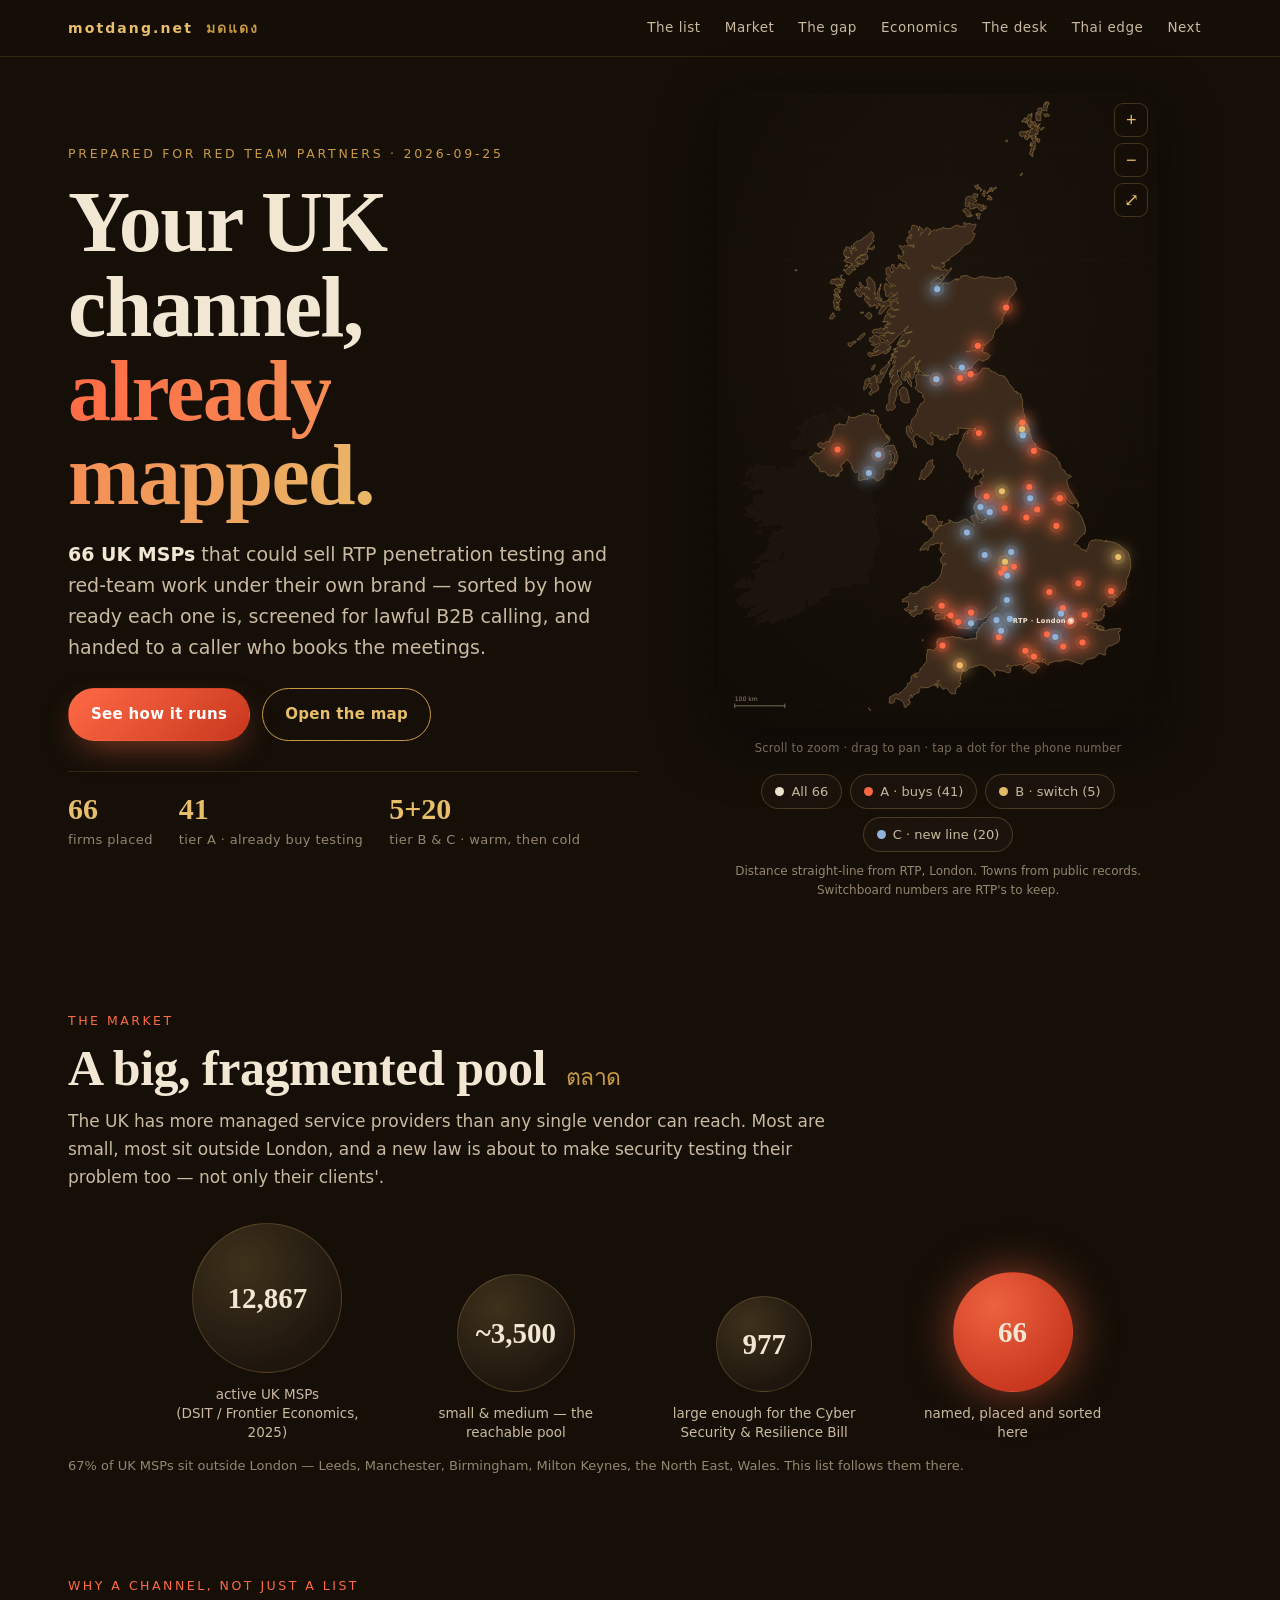
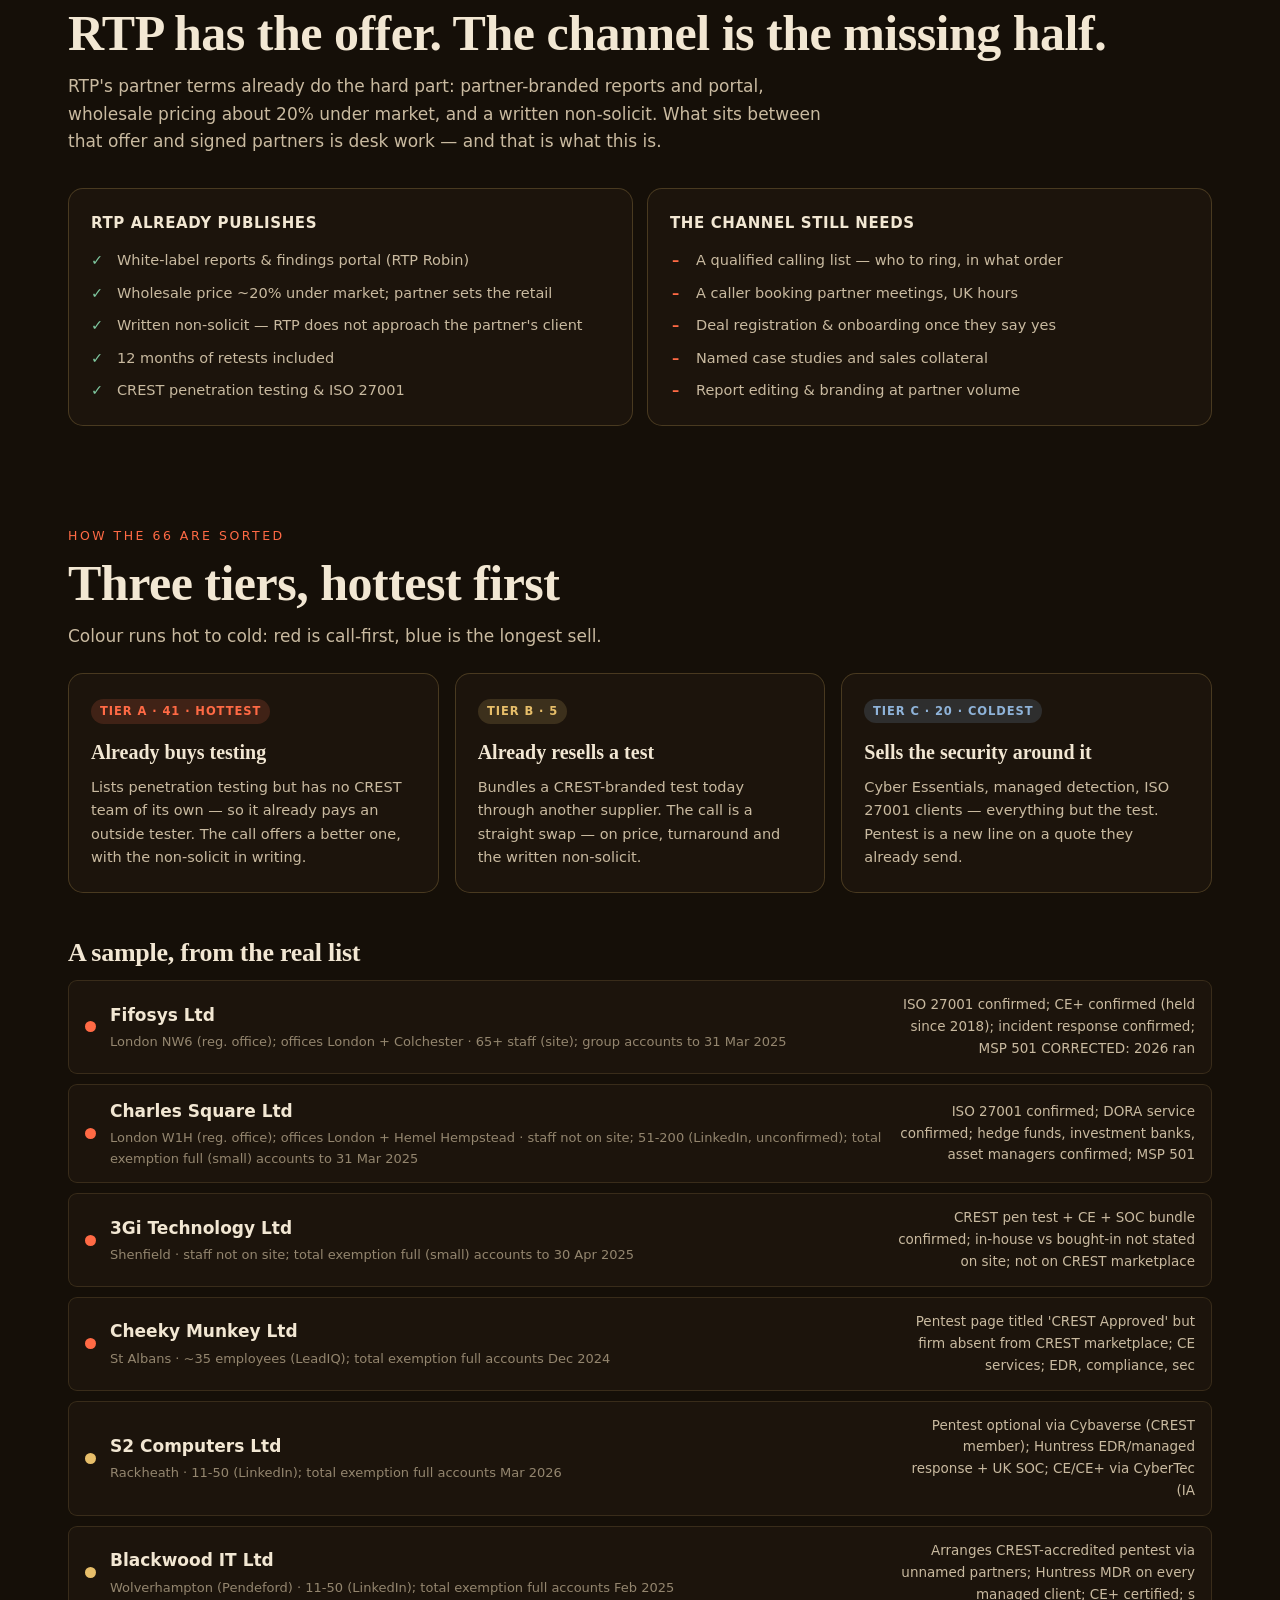
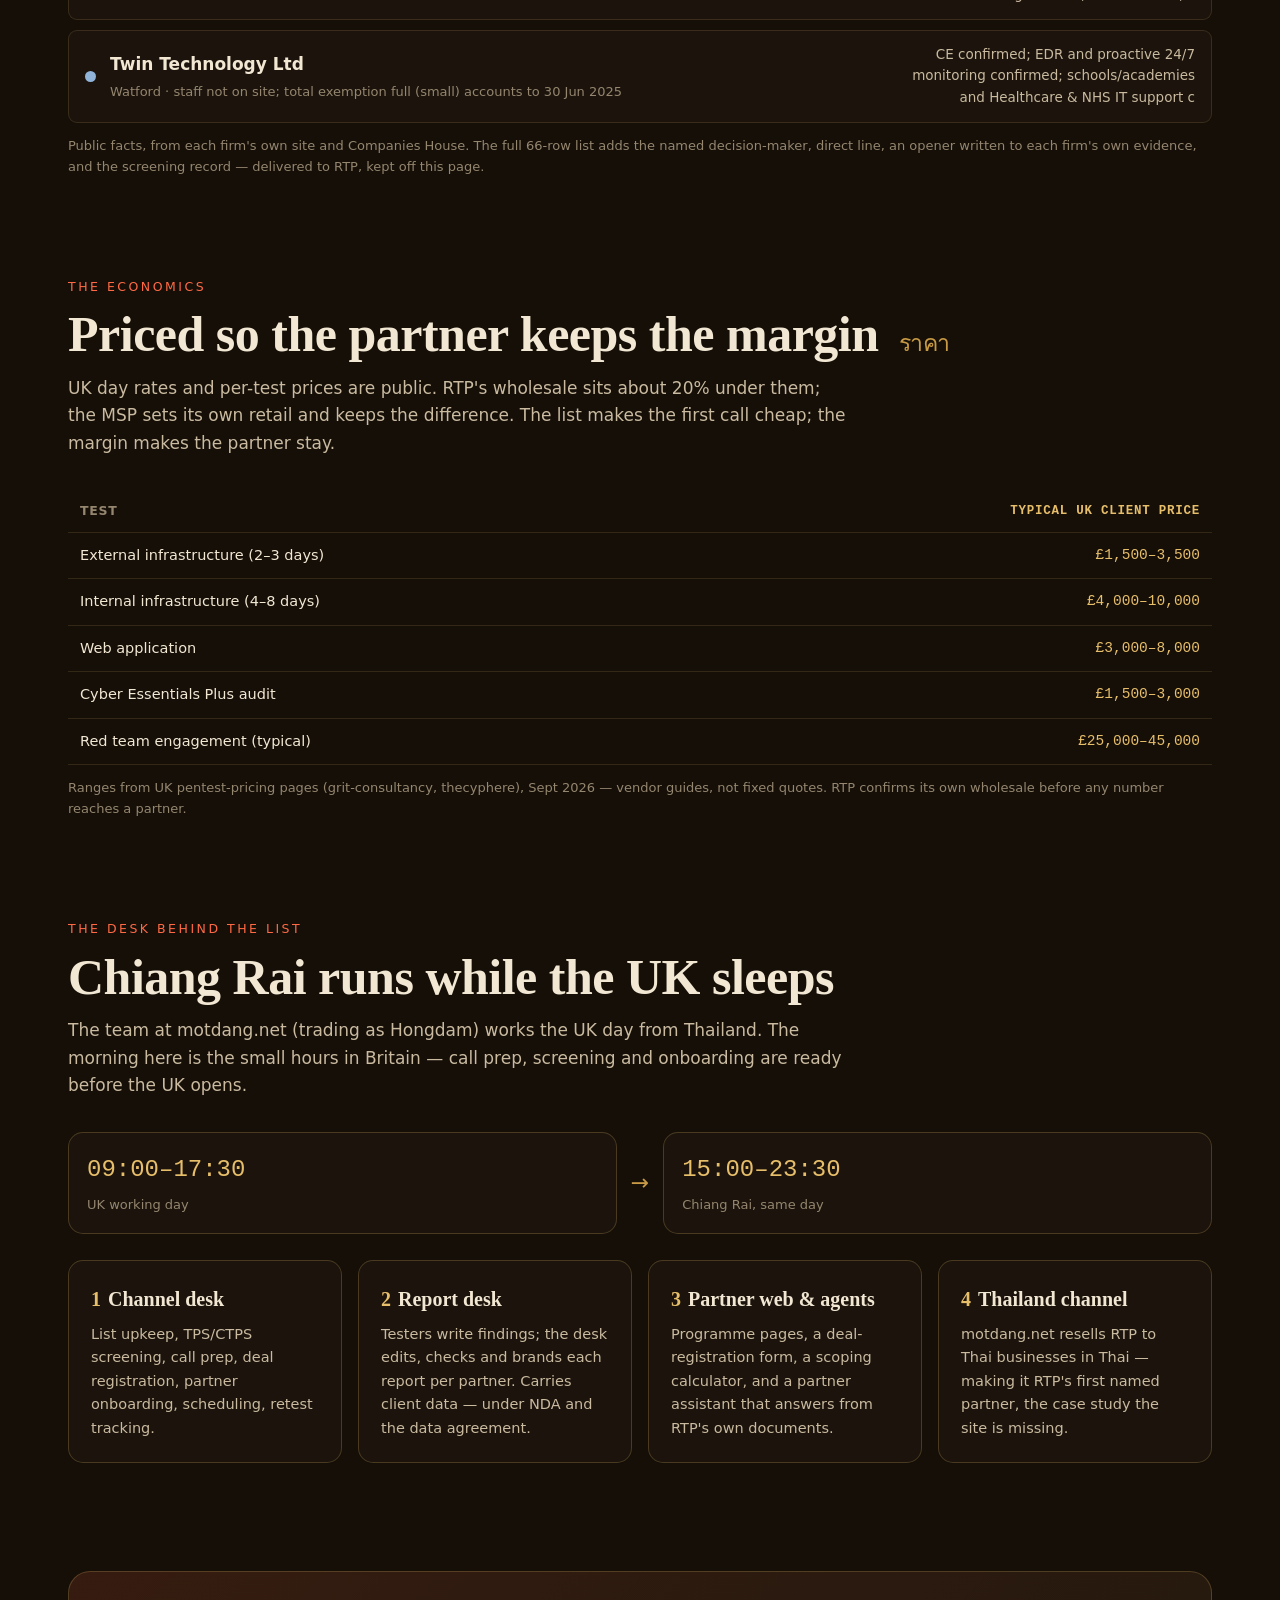
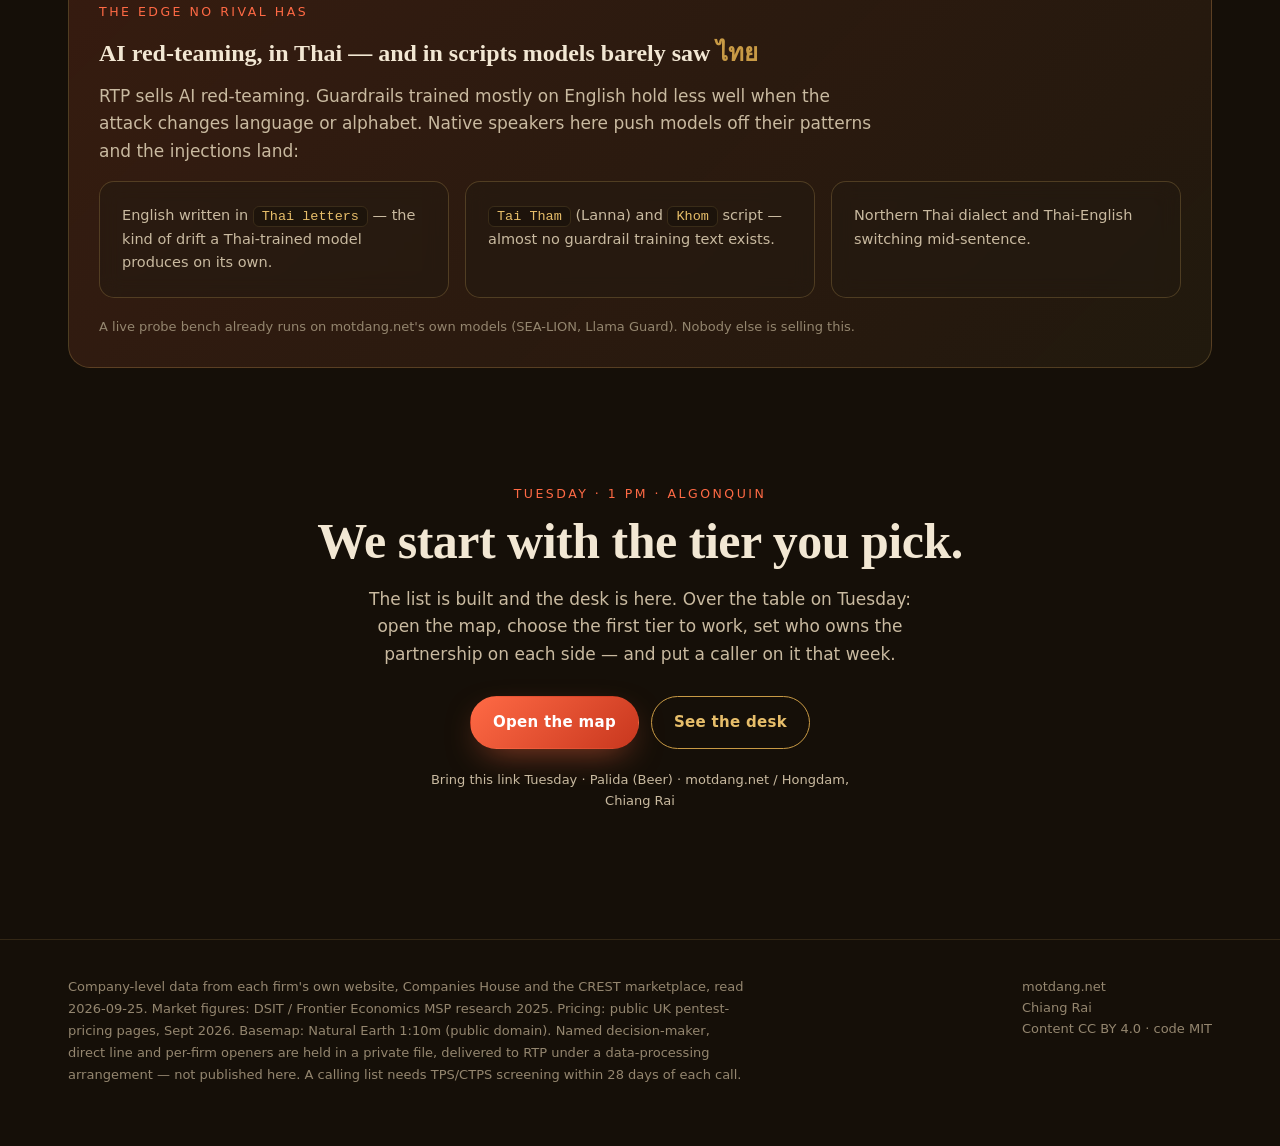
==== commit 0e15c02d: "Map reads as the UK: drop continental landmasses (that jagged 'France'), lift contrast - basemap kee" ====
--- a/docs/index.html
+++ b/docs/index.html
@@ -9,7 +9,7 @@
 <meta name="color-scheme" content="dark">
 <meta name="robots" content="noindex">
 <link rel="preconnect" href="https://fonts.gstatic.com" crossorigin>
-<link rel="stylesheet" href="style.css">
+<link rel="stylesheet" href="style.css?b=1790336415">
 </head>
 <body>
 <header class="bar"><div class="wrap">
@@ -57,7 +57,7 @@
           </defs>
           <rect class="sea" x="0" y="0" width="789.8" height="1140.0"/>
           <g><line class="grat" x1="174.2" y1="1150.0" x2="174.2" y2="0.0"/><line class="grat" x1="290.4" y1="1150.0" x2="290.4" y2="0.0"/><line class="grat" x1="406.5" y1="1150.0" x2="406.5" y2="0.0"/><line class="grat" x1="522.6" y1="1150.0" x2="522.6" y2="0.0"/><line class="grat" x1="638.8" y1="1150.0" x2="638.8" y2="0.0"/><line class="grat" x1="754.9" y1="1150.0" x2="754.9" y2="0.0"/><line class="grat" x1="116.1" y1="1100.0" x2="783.9" y2="1100.0"/><line class="grat" x1="116.1" y1="900.0" x2="783.9" y2="900.0"/><line class="grat" x1="116.1" y1="700.0" x2="783.9" y2="700.0"/><line class="grat" x1="116.1" y1="500.0" x2="783.9" y2="500.0"/><line class="grat" x1="116.1" y1="300.0" x2="783.9" y2="300.0"/><line class="grat" x1="116.1" y1="100.0" x2="783.9" y2="100.0"/></g>
-          <g><path class="land" d="M785.2,991.3L786.1,993.5L786.7,997.9L787.3,999.9L789.4,1002.5L790.2,1003.8L790.4,1005.8L790.0,1006.5L788.8,1007.9L788.4,1008.9L789.6,1013.3L789.0,1015.0L789.2,1015.8L789.8,1016.1L790.7,1017.8L791.3,1018.5L792.3,1018.7L793.8,1018.7L795.0,1019.2L795.5,1019.7L795.9,1021.0L798.2,1023.4L799.2,1026.1L800.7,1027.6L805.3,1030.0L806.3,1030.3L807.2,1029.7L808.8,1026.4L809.9,1025.1L811.3,1024.2L814.3,1023.2L819.1,1021.5L820.5,1022.1L821.4,1023.1L822.4,1024.9L823.3,1026.6L823.9,1028.5L824.5,1029.1L826.0,1029.5L826.4,1030.3L827.2,1032.9L826.4,1034.4L826.8,1037.4L828.3,1043.0L828.5,1046.2L828.7,1047.4L829.5,1048.6L830.4,1049.2L832.9,1050.8L833.9,1051.1L835.4,1050.8L837.9,1049.7L838.7,1049.1L839.4,1048.6L839.8,1048.1L841.5,1048.2L841.9,1048.7L841.2,1050.8L841.9,1051.3L845.6,1051.3L847.1,1051.6L848.4,1052.3L849.4,1053.6L850.4,1055.5L850.9,1059.4L850.9,1063.9L851.5,1068.2L853.4,1070.2L853.8,1069.5L854.2,1069.0L854.6,1068.2L855.7,1066.3L856.1,1065.6L856.9,1065.3L859.4,1065.1L861.7,1065.5L863.0,1066.1L864.0,1067.0L865.1,1067.5L866.3,1067.5L870.1,1065.8L871.3,1065.6L872.4,1066.1L874.3,1068.5L875.5,1069.3L876.8,1070.5L878.2,1074.2L879.5,1074.9L879.9,1074.4L879.7,1073.0L880.5,1072.7L881.8,1073.4L882.4,1074.2L882.8,1074.7L882.8,1075.9L882.2,1076.6L880.8,1077.8L880.1,1078.8L879.7,1081.3L878.5,1085.4L878.5,1087.2L879.1,1087.6L880.3,1087.1L881.6,1087.2L882.4,1091.6L882.8,1092.5L883.3,1093.3L881.8,1094.8L880.5,1095.8L879.5,1096.9L879.1,1097.5L878.7,1098.2L878.5,1099.4L879.1,1101.1L879.1,1102.6L882.0,1104.5L883.7,1104.6L887.2,1104.0L895.8,1106.7L898.1,1106.5L906.1,1101.9L908.6,1101.6L909.2,1101.1L909.8,1099.9L910.2,1098.4L910.6,1095.2L910.2,1094.0L910.2,1092.5L910.6,1091.6L916.9,1084.7L918.4,1083.9L918.6,1085.4L919.4,1085.7L921.1,1085.2L921.7,1086.1L921.5,1087.7L921.3,1089.8L921.1,1091.6L920.5,1090.8L919.0,1093.7L919.0,1095.3L919.0,1096.4L916.9,1102.6L916.5,1104.1L917.3,1105.6L920.1,1106.8L921.1,1108.7L921.1,1110.0L920.9,1110.9L920.7,1111.7L920.3,1112.9L919.6,1114.1L919.6,1115.3L920.3,1116.3L920.3,1120.5L920.9,1121.3L922.4,1121.5L923.6,1121.3L926.1,1120.3L927.4,1120.3L928.4,1121.0L930.7,1123.4L931.8,1124.0L933.9,1124.7L934.5,1125.4L937.0,1129.4L937.8,1130.5L938.9,1131.3L940.3,1131.6L942.8,1131.0L944.1,1130.8L945.4,1132.1L946.6,1133.7L946.8,1135.2L946.2,1135.9L946.0,1137.4L946.2,1138.2L947.4,1138.9L948.1,1138.2L948.5,1137.4L949.5,1137.9L951.4,1138.7L952.5,1139.7L955.2,1145.5L955.6,1146.3L955.6,1147.3L955.4,1148.4L955.2,1149.2L955.6,1150.0L956.9,1150.6L958.3,1149.5L959.8,1148.2L960.8,1147.7L962.7,1148.5L964.2,1148.7L964.4,1147.5L965.2,1146.5L966.5,1145.7L967.9,1146.0L969.2,1146.7L970.4,1146.8L971.1,1146.5L971.9,1145.5L972.5,1145.0L974.4,1146.0L976.9,1148.9L978.0,1150.0L979.4,1150.7L983.0,1151.7L984.0,1153.1L984.9,1155.8L985.9,1155.5L990.9,1155.1L991.8,1154.8L992.4,1153.8L993.2,1152.9L993.4,1151.7L995.5,1151.4L995.1,1150.6L998.5,1150.0L1000.1,1150.2L1001.6,1150.9L1004.5,1153.4L1006.2,1154.3L1007.2,1154.4L1008.3,1154.4L1009.5,1153.6L1010.6,1153.4L1016.0,1156.5L1016.8,1157.5L1017.3,1158.3L1017.5,1159.2L1017.7,1160.5L1020.6,1163.9L1020.4,1165.2L1019.4,1165.2L1019.1,1166.3L1019.6,1167.4L1020.4,1168.6L1024.4,1172.8L1024.4,1174.4L1024.8,1175.0L1025.4,1175.4L1026.3,1177.4L1026.5,1178.9L1027.7,1178.6L1028.3,1180.3L1028.1,1181.5L1027.9,1182.6L1028.6,1184.2L1029.4,1184.5L1031.9,1184.5L1034.2,1185.3L1035.9,1183.7L1035.7,1182.1L1035.2,1180.4L1035.7,1179.1L1038.6,1179.6L1040.3,1179.3L1044.7,1181.8L1045.9,1181.8L1045.7,1185.3L1046.5,1188.0L1047.8,1189.2L1049.5,1188.0L1049.5,1186.9L1049.9,1185.8L1052.4,1187.7L1053.4,1188.2L1054.3,1188.5L1059.3,1188.5L1060.8,1189.4L1061.6,1189.1L1062.2,1187.7L1063.1,1187.0L1064.3,1186.9L1064.9,1186.0L1065.4,1184.5L1066.6,1183.5L1068.1,1183.0L1069.1,1183.1L1069.3,1184.2L1071.8,1184.5L1072.9,1184.8L1073.3,1186.4L1072.7,1186.9L1073.5,1188.2L1074.8,1190.6L1075.6,1191.6L1076.8,1192.6L1079.4,1193.1L1080.6,1193.8L1081.0,1194.5L1081.7,1195.6L1082.1,1196.1L1082.9,1196.5L1083.5,1196.1L1084.4,1196.0L1085.0,1195.6L1086.9,1196.3L1088.1,1196.1L1089.6,1195.3L1095.0,1196.8L1098.4,1196.3L1099.4,1196.5L1108.6,1202.1L1114.3,1203.4L1114.9,1204.1L1113.9,1205.8L1112.0,1209.7L1109.3,1217.9L1108.6,1219.3L1106.1,1221.0L1105.3,1221.5L1104.9,1222.0L1104.9,1223.0L1104.2,1223.8L1102.4,1224.0L1101.5,1224.3L1101.3,1225.2L1101.3,1227.0L1100.9,1227.9L1100.3,1228.7L1099.6,1229.7L1098.8,1230.3L1097.3,1232.3L1096.5,1233.3L1095.5,1233.6L1094.8,1234.1L1092.3,1238.5L1091.9,1241.7L1091.9,1245.3L1092.5,1247.3L1091.1,1249.3L1090.4,1250.2L1090.0,1251.0L1090.0,1253.1L1089.6,1253.9L1089.2,1254.6L1088.8,1255.6L1088.6,1256.8L1088.1,1259.3L1088.1,1260.7L1088.3,1261.8L1088.6,1263.2L1089.0,1264.5L1088.8,1265.9L1088.1,1267.4L1087.1,1268.1L1086.0,1268.9L1085.6,1271.0L1085.6,1273.0L1085.2,1274.7L1084.6,1276.2L1080.8,1282.1L1080.4,1283.3L1080.4,1284.8L1079.8,1286.1L1079.4,1287.0L1078.9,1288.5L1078.5,1290.5L1078.7,1294.6L1081.2,1299.7L1081.2,1302.9L1080.8,1304.0L1079.1,1305.9L1078.9,1307.3L1078.9,1308.9L1078.5,1310.3L1077.9,1311.3L1077.7,1312.2L1077.7,1313.2L1078.1,1315.0L1077.9,1316.0L1077.1,1316.5L1076.0,1320.3L1075.8,1321.6L1076.4,1325.2L1076.4,1326.8L1075.2,1328.7L1075.2,1331.4L1075.4,1332.4L1076.4,1333.4L1077.3,1334.8L1078.5,1337.8L1078.9,1338.3L1079.6,1339.2L1079.8,1340.2L1079.4,1341.5L1077.3,1342.4L1075.8,1343.4L1073.3,1345.8L1074.3,1346.8L1074.5,1347.8L1073.9,1348.5L1072.9,1348.5L1073.1,1349.3L1073.5,1350.0L1073.3,1350.8L1072.5,1351.8L1071.6,1351.7L1071.0,1351.2L1069.9,1350.8L1069.3,1351.7L1069.7,1352.5L1070.2,1353.5L1069.9,1354.4L1068.9,1356.2L1067.9,1356.7L1064.9,1356.7L1063.3,1356.7L1061.6,1357.1L1059.5,1358.3L1058.7,1358.1L1058.2,1357.4L1056.4,1356.6L1055.1,1355.7L1054.7,1354.0L1055.7,1351.2L1054.3,1351.3L1053.4,1351.2L1052.6,1350.7L1051.3,1350.3L1048.4,1351.0L1047.0,1350.7L1046.3,1350.3L1045.3,1350.3L1043.8,1351.2L1043.8,1352.2L1044.4,1353.5L1044.7,1354.7L1044.2,1355.5L1043.4,1356.6L1042.6,1357.1L1040.9,1357.6L1040.9,1359.4L1039.4,1360.4L1038.6,1361.8L1037.8,1363.3L1037.5,1364.7L1044.4,1363.8L1045.5,1363.1L1046.3,1364.0L1047.2,1365.0L1047.8,1366.0L1047.4,1367.0L1046.7,1367.5L1045.7,1368.0L1044.9,1369.4L1044.0,1369.6L1042.8,1370.9L1042.6,1372.9L1042.8,1375.5L1038.8,1378.9L1037.1,1380.9L1036.1,1383.1L1032.1,1387.1L1030.4,1388.0L1030.4,1389.7L1029.6,1390.2L1029.2,1390.8L1027.7,1391.5L1027.3,1392.2L1026.5,1393.7L1027.1,1395.6L1025.8,1397.9L1021.9,1401.3L1015.8,1403.7L1012.9,1405.5L1012.0,1409.1L1012.3,1409.9L1013.1,1411.8L1013.3,1412.8L1013.1,1414.3L1012.9,1415.2L1012.5,1416.0L1011.4,1419.4L1011.6,1420.4L1012.3,1421.4L1012.3,1423.1L1012.0,1423.9L1011.4,1424.9L1010.8,1425.5L1008.9,1426.6L1007.4,1428.7L1006.8,1429.3L1002.6,1432.0L994.9,1440.5L994.1,1441.7L994.3,1443.0L995.7,1444.9L993.6,1447.9L991.6,1452.0L990.9,1452.8L990.7,1454.0L990.9,1454.8L990.9,1456.0L990.9,1457.4L990.3,1458.0L993.4,1460.4L994.3,1461.4L995.1,1462.9L995.1,1464.1L994.1,1466.8L993.2,1469.0L993.0,1469.9L992.6,1472.7L992.6,1473.7L992.6,1474.8L991.1,1475.8L989.9,1475.6L986.1,1477.8L984.9,1478.8L984.7,1480.0L985.1,1481.3L986.1,1482.9L985.5,1484.7L984.9,1486.9L986.1,1485.9L988.8,1485.2L991.6,1485.1L993.4,1486.1L995.3,1485.1L998.2,1480.8L1002.0,1478.0L1003.5,1475.9L1003.3,1473.7L1001.8,1474.1L1001.2,1473.6L1000.3,1471.6L999.9,1469.5L999.7,1468.5L999.9,1467.2L1001.2,1465.1L1002.8,1462.4L1004.7,1460.6L1006.4,1459.9L1008.5,1459.7L1010.4,1459.2L1015.2,1455.2L1018.9,1454.3L1022.9,1454.3L1031.5,1457.0L1032.3,1457.5L1032.9,1458.6L1032.9,1459.6L1032.5,1462.1L1031.1,1464.3L1030.9,1465.5L1031.9,1467.7L1034.0,1470.4L1035.2,1473.1L1033.2,1477.8L1032.1,1481.3L1031.7,1484.9L1032.1,1486.6L1036.7,1487.8L1037.8,1488.8L1037.1,1490.3L1036.7,1491.0L1036.7,1492.3L1036.7,1493.5L1036.5,1494.7L1037.1,1495.5L1038.2,1495.2L1038.6,1494.7L1040.3,1495.2L1044.2,1500.4L1044.9,1501.8L1045.5,1503.8L1045.9,1505.7L1046.1,1506.7L1046.5,1507.5L1045.7,1508.0L1045.1,1508.9L1044.7,1510.1L1044.2,1511.4L1043.4,1513.1L1042.4,1514.3L1040.9,1515.0L1039.8,1515.5L1038.4,1515.5L1038.0,1516.0L1037.8,1517.1L1037.1,1516.6L1036.1,1516.1L1034.6,1516.6L1033.8,1517.3L1032.9,1518.8L1032.7,1520.5L1032.5,1522.2L1032.7,1524.1L1033.4,1528.1L1034.6,1530.3L1036.1,1531.7L1037.8,1532.2L1038.4,1532.5L1039.8,1534.0L1040.5,1534.7L1042.4,1535.4L1043.2,1535.9L1043.4,1537.4L1042.8,1539.8L1042.6,1540.6L1043.2,1542.5L1043.6,1543.3L1043.8,1547.4L1044.2,1548.9L1047.0,1550.7L1049.5,1552.9L1050.1,1554.1L1050.5,1555.3L1050.9,1556.5L1051.8,1557.2L1054.1,1558.5L1054.7,1558.9L1054.5,1560.2L1054.1,1561.7L1052.8,1564.3L1050.9,1567.0L1050.9,1570.5L1051.6,1572.5L1051.6,1574.1L1049.9,1575.7L1048.8,1578.1L1048.4,1578.6L1047.4,1577.4L1044.9,1577.9L1042.8,1578.9L1042.1,1580.0L1041.1,1582.0L1040.3,1583.0L1038.4,1583.2L1037.5,1584.2L1038.0,1584.9L1038.2,1585.9L1036.3,1587.1L1034.2,1586.0L1031.9,1584.7L1030.0,1584.2L1028.6,1585.5L1027.9,1585.9L1026.5,1585.9L1024.0,1587.4L1022.9,1588.6L1022.3,1589.6L1023.1,1591.6L1024.2,1592.6L1024.2,1594.0L1024.4,1595.0L1025.0,1596.5L1025.6,1597.0L1027.7,1597.4L1029.2,1598.7L1029.6,1601.6L1029.4,1607.1L1030.4,1609.2L1032.3,1611.2L1036.3,1614.1L1037.5,1614.4L1040.3,1613.7L1041.3,1613.9L1044.2,1615.3L1045.3,1616.8L1045.7,1617.8L1045.7,1618.8L1045.3,1620.5L1045.9,1622.9L1046.1,1625.2L1046.3,1626.1L1048.2,1630.3L1048.4,1631.5L1047.4,1631.5L1045.3,1630.8L1044.2,1630.8L1043.0,1631.6L1041.9,1633.3L1041.5,1635.3L1042.1,1637.4L1041.3,1638.2L1039.2,1642.4L1036.3,1645.3L1035.7,1646.7L1035.9,1649.7L1037.1,1652.6L1039.0,1654.8L1040.5,1656.5L1038.6,1657.6L1038.2,1658.5L1037.5,1661.7L1037.5,1662.9L1037.8,1663.7L1039.2,1666.1L1039.6,1666.9L1040.3,1668.9L1040.7,1669.8L1041.3,1670.5L1042.4,1671.5L1043.0,1672.3L1043.2,1673.2L1043.4,1674.2L1043.8,1675.0L1044.2,1675.9L1045.1,1676.2L1046.3,1675.9L1047.2,1675.7L1048.0,1676.0L1051.3,1678.2L1053.6,1679.2L1059.9,1684.0L1061.0,1684.7L1062.4,1684.8L1063.3,1685.3L1063.7,1686.0L1063.9,1686.8L1064.5,1687.5L1067.4,1687.7L1077.5,1684.1L1079.1,1684.0L1081.4,1682.0L1083.3,1682.5L1082.5,1685.7L1083.3,1687.5L1084.6,1689.0L1085.2,1690.9L1085.4,1693.3L1084.6,1694.3L1083.7,1695.1L1083.1,1696.0L1082.9,1697.3L1082.3,1699.5L1081.9,1700.7L1080.6,1702.4L1077.7,1705.6L1076.4,1708.0L1073.9,1711.3L1073.1,1713.5L1073.3,1716.1L1074.3,1720.8L1073.7,1721.5L1072.9,1721.6L1073.1,1723.2L1072.5,1723.8L1071.6,1724.3L1071.2,1725.0L1070.6,1725.7L1069.9,1724.5L1068.9,1723.7L1067.9,1724.2L1066.8,1725.3L1066.6,1726.5L1066.6,1727.7L1065.8,1728.4L1065.1,1729.2L1064.9,1730.2L1064.5,1731.4L1062.8,1731.3L1061.6,1730.8L1060.1,1730.9L1059.3,1731.6L1058.5,1732.6L1058.7,1733.6L1057.6,1735.1L1057.2,1735.6L1056.8,1734.3L1055.5,1734.0L1054.9,1734.5L1053.6,1735.5L1053.0,1736.7L1052.6,1739.4L1053.0,1742.1L1053.2,1743.8L1053.4,1744.6L1052.6,1745.3L1051.8,1743.6L1050.3,1743.1L1049.5,1743.9L1048.6,1744.9L1047.8,1745.8L1047.4,1746.5L1047.0,1745.3L1044.9,1745.1L1043.8,1745.3L1043.0,1745.9L1042.1,1747.3L1041.9,1748.8L1042.4,1749.3L1040.9,1752.7L1040.7,1755.1L1039.4,1756.2L1039.0,1757.3L1037.8,1757.4L1037.5,1756.4L1036.9,1757.1L1037.1,1758.4L1036.3,1758.8L1035.7,1758.4L1032.7,1759.1L1032.1,1758.1L1031.1,1757.8L1030.6,1758.3L1029.6,1759.3L1029.8,1761.8L1029.0,1763.3L1029.0,1764.9L1027.5,1765.2L1026.5,1765.4L1025.8,1766.7L1025.6,1767.7L1025.0,1768.6L1023.5,1770.4L1021.9,1771.6L1021.4,1773.1L1022.7,1773.6L1026.3,1772.5L1027.5,1772.6L1027.7,1773.5L1027.1,1775.2L1026.0,1776.0L1025.8,1777.9L1026.3,1778.7L1026.7,1779.9L1025.6,1780.9L1024.4,1781.7L1023.7,1782.1L1022.7,1782.6L1021.9,1782.1L1021.7,1781.2L1021.0,1781.6L1020.0,1781.6L1018.5,1781.7L1018.3,1782.8L1017.7,1783.9L1016.6,1785.0L1015.0,1784.4L1013.5,1784.8L1011.6,1784.8L1010.6,1785.3L1009.1,1786.5L1008.5,1788.2L1008.7,1789.5L1008.9,1790.9L1007.0,1790.9L1006.4,1790.0L1004.9,1789.0L1003.5,1788.2L1002.0,1788.0L999.9,1788.3L998.5,1789.2L997.6,1789.7L996.6,1790.7L996.2,1792.7L996.2,1795.3L997.2,1795.8L998.0,1795.4L997.6,1796.4L996.2,1796.6L992.8,1796.9L992.4,1796.4L993.2,1795.9L994.1,1795.4L994.9,1794.7L994.7,1792.9L993.6,1791.5L992.6,1791.7L989.9,1792.2L988.8,1792.2L988.2,1790.2L986.7,1789.7L984.9,1789.9L983.4,1788.7L983.6,1787.1L982.8,1786.6L981.9,1786.8L980.3,1788.0L981.1,1788.5L981.9,1790.7L983.0,1791.2L984.4,1792.0L983.8,1792.9L982.4,1792.7L980.7,1792.7L980.1,1793.1L978.8,1795.6L976.7,1794.6L975.0,1793.1L974.6,1792.0L975.7,1791.0L976.7,1790.0L976.3,1789.3L975.7,1788.8L974.6,1788.5L974.4,1787.7L973.4,1786.8L972.1,1786.8L969.6,1785.3L969.0,1783.1L968.3,1782.1L967.1,1781.4L966.0,1781.2L965.2,1782.3L964.6,1783.9L963.3,1783.3L962.3,1783.1L961.7,1781.9L960.8,1780.6L960.4,1779.2L959.6,1778.7L958.9,1779.2L955.8,1779.2L954.8,1779.2L952.9,1778.9L952.0,1778.7L950.6,1779.2L949.3,1778.4L949.5,1776.7L949.7,1775.7L950.2,1774.7L950.6,1773.0L950.0,1772.0L949.7,1770.8L948.9,1766.5L946.2,1764.5L943.1,1767.2L938.7,1767.1L936.4,1767.4L932.8,1767.2L931.1,1766.4L929.9,1764.2L929.5,1761.8L930.7,1759.1L932.4,1757.8L937.6,1757.8L939.3,1757.1L940.3,1756.1L941.6,1754.2L942.2,1752.0L942.0,1749.7L940.3,1751.0L938.7,1751.7L937.2,1751.4L935.9,1749.7L935.5,1748.1L935.5,1747.1L934.1,1746.1L932.2,1746.1L931.1,1744.4L930.5,1744.8L930.1,1746.1L929.7,1747.5L929.9,1750.2L930.5,1751.0L931.1,1751.5L932.0,1752.4L932.8,1754.9L932.2,1757.1L930.7,1758.3L929.0,1758.6L928.2,1758.3L925.1,1755.9L923.4,1756.8L923.0,1757.4L921.5,1757.9L920.9,1758.4L920.5,1759.8L921.3,1762.2L921.5,1763.5L923.4,1763.3L921.9,1764.9L920.7,1765.9L920.5,1764.2L919.4,1761.8L917.1,1760.1L915.0,1757.8L914.2,1755.1L914.4,1749.3L914.2,1747.5L913.8,1746.1L913.2,1744.3L912.3,1742.9L911.5,1742.1L913.2,1746.1L913.4,1747.1L913.4,1754.4L914.2,1757.8L915.7,1759.8L917.5,1761.3L918.8,1763.3L918.6,1765.4L916.9,1765.5L909.8,1765.2L905.4,1764.0L904.0,1762.8L904.0,1761.1L905.0,1759.6L905.2,1758.3L904.8,1756.9L903.3,1755.7L900.8,1754.4L894.8,1755.2L883.1,1754.1L881.6,1753.5L880.3,1752.9L878.7,1751.4L877.8,1749.0L878.7,1746.8L877.2,1744.8L873.9,1744.4L870.5,1744.9L868.4,1745.9L867.6,1746.8L855.9,1758.8L849.2,1762.5L847.3,1764.5L842.7,1772.0L841.7,1772.6L839.2,1771.1L837.9,1771.4L835.4,1771.6L831.4,1773.6L827.2,1778.0L826.2,1779.6L825.8,1780.4L824.9,1781.4L824.3,1782.3L823.3,1783.4L822.6,1784.8L822.0,1786.5L821.0,1787.8L819.5,1789.3L819.1,1791.2L818.7,1792.7L818.0,1794.6L817.0,1797.3L816.6,1799.1L816.2,1800.7L815.7,1803.5L815.3,1805.7L815.3,1806.7L816.2,1807.2L816.2,1809.3L815.7,1815.3L815.3,1820.9L815.3,1825.0L815.5,1827.5L815.1,1831.7L815.3,1837.1L815.7,1841.2L815.9,1844.6L816.8,1845.7L818.0,1846.6L819.7,1846.9L821.0,1847.4L821.4,1848.4L821.4,1849.6L821.4,1850.8L821.8,1851.8L822.2,1852.5L823.3,1854.4L823.5,1856.5L821.0,1857.4L819.5,1857.6L818.0,1857.2L816.8,1856.7L816.2,1856.2L815.5,1855.5L815.1,1854.5L814.7,1853.5L812.6,1853.2L810.9,1853.8L809.0,1853.0L807.2,1854.9L806.3,1855.0L805.3,1855.0L804.2,1855.2L803.4,1855.9L801.7,1858.1L800.7,1858.7L799.4,1859.1L797.1,1858.6L796.1,1858.7L795.0,1859.4L792.5,1861.8L792.1,1862.8L792.5,1864.7L793.4,1865.7L791.9,1866.2L790.4,1865.8L787.9,1864.7L786.7,1864.8L786.3,1865.3L785.8,1866.8L785.4,1867.4L784.2,1867.2L782.9,1866.3L781.9,1866.0L780.8,1864.8L779.8,1863.3L779.4,1861.6L776.6,1861.1L773.3,1859.1L772.7,1858.2L771.0,1857.1L769.1,1857.4L765.6,1858.7L762.8,1858.4L762.0,1858.9L761.6,1859.4L761.2,1860.9L759.5,1862.8L758.7,1864.1L757.8,1864.8L757.0,1865.0L755.5,1865.3L754.7,1865.2L753.9,1864.5L752.8,1863.3L752.2,1861.8L751.6,1858.1L750.7,1856.4L749.9,1855.9L748.6,1855.7L747.4,1855.4L744.0,1852.5L742.8,1851.8L739.2,1851.1L738.2,1850.6L738.0,1849.8L738.2,1847.3L738.8,1845.1L739.9,1843.9L741.3,1843.7L740.5,1842.4L739.2,1841.9L738.2,1841.0L738.8,1839.0L732.1,1838.1L731.5,1837.8L728.4,1835.1L725.8,1835.9L724.0,1835.8L723.1,1839.8L721.9,1840.5L721.0,1839.0L720.0,1835.6L718.7,1833.8L717.9,1831.4L717.3,1831.1L716.4,1830.5L716.6,1829.2L715.4,1828.7L708.3,1828.7L706.2,1829.4L704.7,1828.4L704.1,1827.0L703.7,1825.5L703.1,1824.0L702.0,1822.9L700.8,1822.4L695.9,1821.9L695.3,1821.6L694.5,1820.6L693.4,1820.6L692.8,1821.3L692.2,1821.6L691.6,1821.3L690.7,1820.1L690.3,1819.6L688.4,1818.7L685.9,1816.9L685.1,1816.7L683.8,1816.7L682.8,1816.5L680.9,1815.5L679.9,1815.3L678.2,1815.5L676.9,1816.2L676.5,1817.5L676.7,1819.7L675.9,1822.6L676.5,1823.6L676.1,1824.1L675.5,1825.5L676.3,1825.8L677.1,1827.0L677.6,1828.5L677.3,1830.2L676.9,1831.2L676.1,1831.6L674.0,1831.2L666.9,1831.4L665.8,1830.9L663.8,1831.7L662.5,1831.7L661.5,1831.6L661.0,1830.7L659.4,1828.2L658.3,1828.7L657.3,1830.0L655.6,1832.9L654.8,1833.1L653.9,1831.7L652.7,1829.0L651.6,1828.4L648.5,1827.3L647.7,1827.5L646.6,1828.5L643.1,1829.2L638.5,1831.2L636.6,1831.6L634.3,1830.4L633.9,1829.9L633.2,1828.9L632.4,1828.7L631.8,1828.4L631.6,1827.0L630.3,1825.5L629.7,1824.0L629.3,1822.3L629.5,1820.4L628.4,1821.1L626.8,1821.6L625.1,1821.4L624.5,1819.6L621.1,1816.9L620.1,1815.7L619.6,1816.7L619.2,1817.5L618.4,1817.0L615.5,1819.9L614.2,1820.9L612.3,1821.1L609.2,1819.2L607.7,1819.2L607.7,1821.6L606.3,1822.6L605.2,1822.3L605.2,1821.1L604.6,1820.2L603.3,1820.1L603.5,1819.2L601.0,1815.0L600.0,1814.0L598.1,1812.3L596.9,1812.3L595.8,1811.5L595.4,1810.6L595.8,1809.6L595.6,1808.1L594.6,1805.4L593.1,1804.7L588.7,1805.7L583.9,1805.2L581.8,1804.4L579.7,1802.3L579.1,1801.3L578.0,1801.0L576.2,1800.7L575.7,1800.2L574.7,1799.5L572.0,1799.5L570.1,1797.4L568.0,1796.1L564.7,1795.3L563.6,1794.4L562.6,1793.1L562.4,1791.7L562.8,1790.4L564.0,1789.0L562.8,1788.7L561.5,1789.3L560.5,1790.7L560.1,1792.7L559.9,1795.3L559.4,1796.6L558.4,1797.1L556.9,1796.9L555.5,1796.4L554.2,1795.4L553.2,1793.9L552.3,1791.9L552.7,1791.0L555.3,1787.7L555.9,1786.5L556.9,1783.3L557.6,1779.4L557.3,1775.7L555.7,1773.5L554.2,1773.8L551.3,1772.3L549.4,1771.6L548.1,1771.6L547.3,1772.3L546.9,1774.0L546.7,1774.8L545.8,1775.3L544.6,1775.3L544.0,1774.8L543.1,1772.8L543.1,1771.8L543.3,1770.8L542.7,1770.3L541.7,1769.6L539.8,1770.1L538.5,1770.3L537.9,1770.8L537.1,1770.6L536.9,1768.1L536.0,1766.9L534.4,1765.9L534.4,1764.7L534.4,1762.5L534.6,1761.5L535.6,1762.3L536.0,1761.7L537.1,1761.1L542.3,1760.0L543.8,1757.6L545.0,1756.8L546.1,1755.7L546.5,1754.9L547.7,1751.9L548.1,1750.7L548.6,1749.8L550.9,1746.1L551.3,1744.9L553.0,1742.1L553.4,1738.9L554.8,1733.1L557.1,1716.7L558.6,1711.0L560.7,1698.2L564.5,1669.8L565.9,1655.8L566.3,1649.5L566.1,1648.0L565.7,1645.3L567.4,1641.6L567.6,1639.7L568.6,1635.2L569.9,1633.5L571.4,1633.3L574.9,1634.5L577.0,1634.2L578.0,1633.0L578.0,1631.5L576.8,1629.6L577.0,1628.3L572.6,1623.2L572.0,1622.9L571.4,1622.3L570.5,1622.5L570.3,1623.4L569.7,1624.4L567.2,1629.3L566.5,1633.7L565.9,1636.2L565.5,1637.2L569.1,1587.9L571.6,1572.0L572.6,1550.9L573.0,1549.6L574.9,1544.7L575.7,1543.1L576.8,1542.6L577.4,1543.5L577.4,1545.3L577.0,1546.2L577.2,1547.4L577.8,1548.6L578.5,1549.2L582.2,1552.9L584.7,1554.6L585.6,1555.0L592.7,1564.4L594.3,1567.5L595.0,1570.3L595.2,1572.4L595.8,1576.1L596.9,1585.4L597.3,1586.5L599.2,1592.3L601.0,1595.5L603.3,1598.2L605.2,1599.5L605.6,1600.2L606.3,1601.4L606.3,1602.4L606.1,1603.9L606.3,1606.1L606.5,1608.2L606.9,1609.8L607.7,1610.5L607.5,1609.2L607.3,1606.3L606.9,1605.1L607.5,1602.4L606.9,1600.2L605.4,1598.5L604.2,1597.5L605.8,1597.7L607.5,1598.0L608.8,1598.9L610.0,1600.2L608.6,1597.0L606.3,1595.7L603.8,1594.7L601.7,1592.6L600.6,1590.1L600.0,1586.9L597.7,1567.8L597.1,1563.9L595.0,1557.7L593.9,1554.8L592.7,1552.3L590.0,1548.6L581.6,1541.3L581.2,1538.9L578.9,1537.7L575.7,1534.0L574.1,1533.2L573.0,1532.8L572.0,1532.2L571.1,1531.2L570.5,1530.0L569.5,1529.0L567.4,1529.5L566.3,1529.0L567.4,1522.0L567.4,1520.7L571.1,1519.3L572.4,1519.3L576.0,1524.6L576.8,1525.3L577.4,1525.9L581.4,1528.3L580.1,1526.4L574.9,1521.4L573.4,1519.2L573.0,1518.3L573.0,1517.1L572.8,1515.6L572.4,1514.3L572.0,1513.3L572.6,1512.8L573.0,1512.2L573.4,1511.1L574.1,1510.4L575.1,1509.7L576.2,1509.7L576.8,1508.4L576.6,1507.4L576.4,1506.3L576.0,1505.5L575.5,1505.0L576.4,1503.8L575.7,1502.8L575.1,1501.4L574.3,1498.2L575.5,1499.2L577.2,1498.4L577.8,1496.7L577.6,1495.7L577.2,1495.2L575.7,1494.3L575.5,1493.5L575.5,1492.5L575.1,1491.1L575.1,1489.8L574.1,1489.5L573.7,1488.8L573.2,1487.9L573.9,1487.3L572.6,1485.9L571.8,1485.6L572.0,1484.7L570.7,1484.4L569.5,1484.2L568.4,1483.4L568.8,1481.5L569.5,1480.7L569.7,1478.3L570.3,1477.1L574.3,1474.1L574.7,1472.7L574.5,1471.2L574.3,1469.7L573.0,1467.7L570.3,1467.3L568.2,1468.9L568.4,1472.1L566.8,1471.6L565.7,1470.0L564.7,1468.0L563.6,1467.7L561.3,1466.3L560.1,1465.0L559.2,1464.6L556.1,1465.8L554.6,1465.6L554.0,1463.4L553.6,1461.1L552.7,1459.2L551.5,1458.0L549.8,1457.7L545.8,1457.5L544.4,1456.9L544.8,1455.7L544.0,1454.5L540.8,1454.0L538.9,1451.8L537.3,1451.3L536.4,1450.8L536.0,1449.9L535.4,1447.7L535.0,1446.7L535.0,1447.9L535.2,1449.6L535.4,1450.4L535.0,1451.0L533.9,1449.6L532.7,1442.3L532.9,1440.5L532.1,1440.1L531.6,1439.0L531.2,1437.6L531.0,1436.4L530.0,1435.2L529.1,1434.4L528.5,1433.4L527.9,1430.9L527.0,1430.0L526.2,1429.7L525.2,1429.5L524.7,1429.0L522.9,1424.8L519.7,1420.7L517.8,1419.2L516.4,1418.7L515.7,1418.0L515.3,1416.5L515.1,1414.5L514.9,1412.8L515.1,1410.6L515.5,1409.6L517.0,1408.4L516.8,1406.9L517.6,1405.9L519.7,1404.2L520.6,1402.7L521.4,1399.1L522.2,1397.4L523.3,1396.4L523.1,1394.7L522.4,1393.0L521.8,1391.9L521.0,1390.8L517.4,1388.5L510.7,1387.1L508.6,1385.8L509.5,1385.1L510.1,1384.4L510.7,1383.9L512.6,1383.6L513.2,1382.4L513.4,1380.9L513.4,1379.5L512.8,1378.0L512.6,1376.5L512.6,1375.3L513.0,1374.1L513.2,1372.9L513.9,1372.1L515.1,1371.3L520.6,1370.7L521.0,1370.2L521.8,1370.1L522.2,1370.7L525.6,1372.1L526.6,1372.1L526.2,1371.4L527.5,1371.6L528.1,1371.9L528.5,1372.6L527.2,1372.6L529.8,1375.5L532.1,1376.0L532.7,1376.5L533.9,1378.2L535.4,1378.9L538.5,1378.9L537.3,1378.0L535.0,1377.5L533.9,1376.5L532.3,1374.0L530.2,1372.1L528.1,1370.6L527.0,1370.1L525.6,1370.1L524.3,1368.7L522.0,1368.0L514.1,1368.7L512.2,1370.1L511.8,1370.7L511.4,1371.9L510.7,1372.6L508.8,1373.3L507.6,1374.8L506.5,1375.3L505.3,1375.3L504.2,1374.8L503.4,1374.0L501.9,1371.9L501.1,1371.4L500.1,1371.3L499.0,1371.4L498.4,1372.4L498.4,1373.4L496.5,1373.3L491.1,1370.1L492.5,1369.6L495.0,1370.9L496.3,1370.7L497.3,1369.2L496.7,1368.0L495.7,1366.7L494.6,1365.2L494.0,1365.7L494.2,1366.5L494.0,1367.9L493.4,1365.0L492.7,1363.5L490.2,1361.6L495.0,1358.4L496.1,1358.8L497.1,1358.9L496.7,1359.8L497.1,1360.4L497.8,1359.6L499.6,1358.3L499.0,1357.4L497.6,1357.4L496.5,1356.9L497.1,1355.5L496.1,1354.7L495.0,1354.7L494.2,1354.0L494.6,1352.2L494.0,1350.8L494.6,1350.1L498.2,1350.0L500.3,1349.3L501.5,1349.3L500.5,1349.1L499.0,1349.5L498.0,1349.3L493.6,1347.3L492.5,1347.1L490.0,1348.0L487.7,1348.0L486.9,1348.6L485.8,1348.0L486.9,1347.8L487.7,1347.1L488.8,1345.9L489.2,1344.6L488.1,1345.6L487.3,1345.8L485.6,1345.9L486.5,1346.3L486.7,1347.3L485.2,1347.3L484.0,1346.6L484.0,1349.0L483.1,1349.6L481.3,1348.8L480.2,1348.8L477.3,1350.0L476.0,1350.1L474.4,1349.6L473.7,1348.8L472.7,1346.4L472.3,1345.8L471.6,1345.4L470.8,1345.2L469.8,1344.2L470.8,1343.4L472.5,1343.4L473.3,1345.4L473.9,1344.7L475.2,1345.4L475.6,1343.2L476.4,1344.4L477.9,1345.1L479.6,1344.9L480.8,1343.9L480.4,1343.2L482.7,1339.5L482.9,1337.6L481.7,1335.8L482.1,1337.0L481.9,1338.2L482.1,1339.0L481.7,1339.5L480.8,1339.8L480.4,1339.3L477.7,1337.1L478.7,1337.3L480.0,1337.8L479.4,1336.6L478.5,1336.1L476.9,1335.8L477.7,1336.3L476.4,1337.0L473.3,1337.3L472.9,1338.2L472.3,1339.3L471.2,1339.8L469.3,1340.5L469.5,1339.0L468.7,1339.3L468.1,1339.8L467.9,1338.7L467.9,1337.6L468.5,1336.3L467.0,1335.8L466.6,1334.8L466.4,1333.6L466.2,1334.4L466.4,1335.6L466.4,1338.7L466.6,1339.7L467.2,1340.9L467.9,1341.9L468.5,1342.5L468.3,1343.6L467.2,1342.5L466.2,1342.4L465.6,1341.2L464.9,1340.5L465.2,1341.7L464.3,1342.2L464.1,1340.9L463.9,1339.3L463.3,1340.5L463.7,1341.9L462.4,1341.7L462.0,1341.2L460.3,1342.4L459.3,1342.4L458.5,1341.9L459.3,1341.2L458.7,1340.5L458.0,1340.0L457.0,1341.2L457.4,1341.7L457.0,1345.2L457.4,1348.1L458.5,1350.5L459.7,1352.2L457.6,1351.7L457.2,1352.2L456.2,1349.3L456.2,1347.3L456.8,1345.6L457.0,1344.2L456.8,1341.9L456.4,1340.2L455.7,1338.8L454.9,1337.8L454.3,1337.3L453.7,1337.0L452.8,1336.0L453.0,1334.8L453.7,1331.9L458.0,1329.5L457.8,1328.5L457.6,1326.8L456.8,1327.3L456.4,1325.5L455.7,1325.8L454.3,1325.2L453.4,1325.3L454.1,1325.7L454.7,1326.5L455.1,1327.5L455.3,1328.9L454.9,1329.5L454.3,1329.0L453.4,1330.1L452.6,1330.2L453.4,1331.6L452.6,1332.1L452.2,1333.1L452.0,1333.9L451.6,1334.4L451.1,1333.9L449.3,1331.6L447.8,1331.1L445.3,1330.4L443.8,1330.2L444.9,1329.7L445.9,1329.9L448.2,1330.9L447.2,1329.5L446.1,1329.2L443.8,1328.9L444.2,1328.0L444.7,1327.3L444.9,1326.0L445.7,1326.2L447.0,1323.8L447.4,1322.6L448.2,1321.9L447.0,1323.0L445.3,1324.8L443.6,1326.0L442.4,1326.3L443.2,1327.0L443.4,1328.2L438.6,1329.5L437.8,1329.2L435.9,1326.2L435.0,1324.1L434.4,1323.1L433.8,1321.9L433.2,1322.6L430.2,1321.9L428.8,1322.1L427.7,1321.8L427.1,1320.8L424.6,1320.8L423.6,1320.3L423.1,1318.9L419.6,1320.6L418.7,1319.8L417.5,1319.8L416.2,1320.1L415.2,1319.9L413.9,1317.2L413.5,1316.7L413.1,1316.2L413.1,1314.5L412.3,1314.3L411.6,1313.7L411.4,1312.7L410.2,1311.1L408.7,1310.0L407.2,1309.6L407.7,1311.6L407.2,1313.2L406.0,1314.9L404.7,1314.5L405.8,1314.3L406.4,1313.0L405.6,1313.3L404.7,1313.7L404.3,1314.5L402.6,1313.0L402.0,1312.5L401.0,1312.5L400.3,1312.0L399.5,1310.8L399.1,1309.3L398.9,1307.6L398.3,1308.8L398.5,1310.3L399.3,1311.6L400.1,1312.5L399.3,1313.2L398.3,1313.8L397.6,1314.5L396.6,1312.3L395.7,1312.5L395.5,1313.8L396.4,1314.5L396.0,1315.2L397.6,1315.9L395.7,1318.7L394.9,1319.2L393.4,1319.8L384.9,1319.2L384.9,1317.0L385.3,1316.4L386.3,1316.2L386.3,1313.7L385.5,1311.1L384.9,1308.4L384.0,1306.6L381.3,1302.4L376.1,1297.8L375.5,1297.3L374.8,1298.0L374.0,1299.0L373.4,1299.5L371.5,1297.5L370.5,1297.3L368.6,1297.3L364.2,1295.9L364.8,1294.9L365.2,1294.4L365.4,1293.6L365.9,1292.6L366.5,1293.1L385.5,1288.5L388.8,1289.5L389.7,1289.2L390.5,1285.6L390.3,1284.5L389.5,1283.3L388.8,1280.4L388.2,1279.4L385.7,1278.9L384.9,1278.0L384.5,1276.7L383.0,1277.4L379.9,1275.2L378.4,1275.7L377.6,1277.5L376.7,1279.7L375.7,1281.8L374.2,1282.3L374.6,1280.2L374.2,1278.4L374.0,1277.5L373.8,1276.7L374.0,1275.5L374.6,1274.7L374.2,1273.7L370.0,1273.3L370.2,1272.3L370.0,1271.3L370.7,1271.0L371.7,1271.1L373.2,1271.0L373.2,1269.6L374.0,1266.1L374.8,1265.4L375.7,1265.9L375.1,1269.6L376.5,1270.4L381.7,1269.9L382.4,1270.3L382.8,1270.8L383.8,1271.3L387.4,1270.3L391.1,1269.9L390.5,1270.6L390.9,1271.1L395.5,1269.9L393.9,1269.4L393.0,1269.1L392.8,1267.9L392.4,1268.6L391.6,1268.9L390.7,1268.6L390.5,1267.6L387.6,1267.9L388.2,1266.9L388.8,1266.4L389.1,1265.5L389.7,1265.2L390.9,1263.7L389.9,1263.7L388.6,1264.9L387.6,1265.2L388.0,1264.5L387.6,1263.7L387.2,1264.7L385.9,1264.7L384.2,1266.2L382.8,1266.4L383.4,1265.9L382.8,1265.2L382.4,1265.7L381.7,1266.1L380.9,1266.4L380.1,1265.9L383.4,1261.2L384.0,1260.7L389.7,1256.8L388.6,1257.3L386.8,1258.5L385.7,1259.0L381.7,1259.6L379.9,1260.5L376.3,1263.2L373.4,1264.0L371.7,1265.0L370.5,1265.2L369.6,1264.9L367.5,1263.9L366.5,1263.7L366.3,1264.7L366.1,1265.5L362.7,1265.9L361.9,1265.4L361.5,1264.4L361.0,1262.3L362.1,1262.2L362.1,1261.0L361.0,1258.3L360.8,1256.4L361.3,1254.6L361.9,1253.1L362.9,1252.7L361.5,1250.9L362.1,1248.0L363.6,1244.9L364.6,1243.3L365.2,1243.6L365.9,1243.9L365.4,1243.3L366.3,1242.4L367.3,1242.1L369.2,1241.7L370.2,1242.2L372.3,1243.4L371.7,1241.1L371.3,1239.7L371.9,1239.0L374.6,1239.9L375.7,1239.9L374.2,1239.0L374.2,1238.0L373.8,1237.0L378.4,1237.0L379.6,1236.8L381.5,1235.7L382.8,1235.7L382.2,1235.2L381.7,1234.3L383.4,1234.0L385.1,1232.8L386.5,1232.1L388.0,1232.1L389.1,1233.6L388.6,1235.8L390.1,1235.7L391.8,1234.5L393.2,1234.5L394.5,1235.0L395.3,1234.3L394.1,1233.8L394.5,1232.8L395.3,1231.8L396.4,1230.9L397.4,1230.4L398.9,1230.1L400.1,1230.3L401.2,1230.9L401.6,1230.3L402.2,1230.8L402.9,1231.4L403.5,1230.4L403.3,1228.7L404.1,1228.6L404.7,1228.2L406.0,1227.4L408.1,1226.7L408.3,1228.1L408.1,1229.2L408.7,1229.6L408.3,1230.1L408.9,1231.3L409.3,1232.1L409.3,1233.1L409.1,1234.3L410.8,1232.5L411.6,1231.9L412.7,1232.1L412.3,1232.8L411.8,1233.6L412.7,1234.6L414.4,1235.8L415.2,1237.0L415.6,1236.3L415.2,1235.7L415.6,1235.0L415.2,1234.3L415.0,1233.5L414.8,1231.4L415.2,1232.1L416.0,1233.0L415.8,1231.3L416.0,1229.2L416.4,1228.2L417.1,1228.7L417.5,1227.9L417.5,1226.7L418.3,1227.9L419.4,1228.2L422.1,1228.1L422.7,1228.4L424.0,1229.7L424.6,1230.1L425.4,1230.3L427.5,1229.6L427.5,1231.3L429.0,1231.8L430.7,1231.8L431.5,1231.3L430.9,1228.9L430.7,1227.4L433.8,1226.0L433.0,1225.4L431.1,1222.7L430.9,1221.0L431.3,1220.1L433.0,1219.3L434.2,1216.6L434.6,1215.7L435.5,1216.2L437.3,1216.4L439.4,1217.8L440.3,1217.9L439.6,1218.4L439.4,1219.3L440.7,1219.3L441.9,1218.9L442.6,1218.1L447.8,1215.7L448.6,1215.1L449.5,1215.2L451.1,1212.7L452.2,1213.0L452.6,1214.4L452.4,1216.4L452.0,1218.3L451.4,1219.3L451.8,1220.6L452.0,1219.3L452.4,1218.4L454.3,1215.9L455.5,1214.6L456.2,1213.7L456.8,1214.0L457.8,1212.5L459.3,1212.9L459.7,1213.7L459.7,1214.9L459.3,1215.7L460.1,1217.3L459.7,1217.9L458.9,1220.6L458.5,1221.3L457.2,1223.3L457.6,1224.0L459.7,1219.4L460.8,1217.6L461.8,1217.9L462.2,1217.3L463.5,1217.3L464.1,1217.9L463.7,1218.6L464.1,1219.3L463.1,1219.8L462.0,1220.6L462.9,1222.0L464.3,1222.7L467.2,1222.8L468.5,1223.3L468.3,1224.7L467.9,1225.9L467.7,1226.7L468.5,1227.4L469.5,1228.4L470.4,1229.6L470.8,1230.6L474.6,1234.3L475.2,1237.2L475.4,1238.0L475.4,1239.0L475.4,1240.2L476.4,1240.9L477.9,1242.1L481.3,1243.9L481.0,1244.8L480.4,1246.1L480.0,1246.6L481.3,1247.0L481.7,1247.6L482.3,1248.3L482.9,1249.2L483.1,1248.2L483.1,1246.8L483.3,1246.0L485.6,1246.1L486.7,1245.6L487.7,1244.3L489.2,1241.7L489.6,1241.1L490.2,1240.6L491.3,1240.2L495.0,1237.3L495.9,1236.3L495.5,1235.7L494.4,1235.0L496.9,1234.1L498.2,1234.3L498.6,1235.7L500.3,1235.0L501.9,1233.6L503.4,1231.9L504.2,1230.1L504.5,1231.3L504.9,1232.1L506.3,1232.1L505.9,1233.3L505.5,1233.8L505.1,1235.0L503.4,1237.0L504.5,1238.0L505.5,1237.2L506.8,1235.7L508.0,1235.0L508.4,1235.5L508.6,1237.9L509.5,1238.7L509.9,1239.7L510.1,1240.7L510.3,1241.7L510.9,1241.4L511.4,1240.7L511.6,1239.5L511.4,1238.4L511.8,1239.9L512.0,1241.1L512.6,1241.7L513.4,1241.1L512.6,1239.9L513.2,1238.7L513.9,1238.2L515.3,1239.0L514.9,1238.5L514.3,1236.3L516.8,1235.3L519.5,1235.0L521.0,1238.0L521.0,1239.0L521.4,1240.1L521.8,1240.9L522.6,1241.1L522.4,1242.1L523.7,1245.1L524.1,1246.5L523.7,1248.7L524.3,1248.0L526.2,1246.6L524.5,1245.3L524.9,1244.4L523.9,1242.8L523.7,1241.1L524.3,1241.6L525.4,1242.4L524.9,1241.4L524.3,1240.7L523.1,1240.4L522.6,1239.9L521.6,1236.8L521.0,1235.7L521.2,1234.8L521.6,1234.0L522.2,1233.3L523.1,1233.0L523.3,1231.9L523.9,1230.9L526.2,1230.9L525.8,1230.1L531.6,1228.7L531.4,1229.6L532.1,1230.9L530.8,1233.6L530.8,1236.0L532.1,1237.7L534.6,1238.4L538.7,1238.5L543.3,1237.7L546.1,1235.8L547.1,1235.7L551.7,1236.3L558.0,1234.8L560.1,1235.7L559.0,1234.0L557.8,1233.1L555.5,1233.0L555.0,1233.6L554.8,1232.6L554.2,1231.6L552.3,1230.9L551.5,1230.4L550.7,1227.6L548.6,1225.4L548.1,1223.0L547.9,1220.1L547.7,1217.8L547.1,1216.2L545.6,1215.7L546.5,1214.7L547.1,1213.7L547.5,1212.5L547.9,1207.8L548.4,1206.8L548.8,1207.6L549.2,1206.4L549.0,1205.1L548.1,1204.8L548.6,1198.5L549.0,1197.0L549.8,1196.5L551.3,1197.3L550.0,1196.0L548.8,1196.0L547.7,1196.7L547.3,1198.3L546.3,1197.2L546.1,1196.3L546.1,1194.0L546.3,1192.8L546.5,1191.8L545.6,1191.6L545.4,1189.7L545.6,1188.4L546.1,1187.2L546.5,1186.5L547.7,1185.7L546.9,1185.0L546.5,1185.7L546.1,1184.0L545.6,1182.1L545.4,1180.3L545.2,1178.4L545.6,1177.4L546.7,1177.4L548.8,1178.1L547.7,1177.1L546.1,1176.2L544.8,1176.2L544.4,1178.1L543.5,1176.9L542.5,1173.2L541.7,1172.0L542.1,1171.5L540.8,1169.8L540.2,1168.6L539.6,1167.1L540.8,1167.1L540.2,1164.4L539.2,1166.1L538.1,1165.4L536.9,1163.7L535.6,1163.1L536.0,1162.0L534.6,1162.2L533.3,1161.7L533.1,1160.3L533.3,1157.0L533.3,1155.5L532.9,1154.1L532.1,1152.4L531.8,1151.4L531.2,1149.5L529.5,1147.5L529.8,1145.5L531.4,1143.8L531.6,1142.8L532.1,1139.7L532.1,1138.1L531.4,1136.5L531.0,1135.5L530.8,1134.5L530.2,1133.8L528.3,1133.3L525.8,1132.1L526.2,1129.8L526.2,1128.4L526.4,1127.6L527.9,1127.4L529.8,1128.4L530.4,1128.8L532.1,1128.4L532.9,1129.1L533.1,1130.3L533.5,1131.0L534.6,1130.8L535.8,1131.3L539.6,1132.0L544.0,1133.7L544.8,1133.5L545.0,1134.3L545.4,1135.0L546.9,1133.8L547.5,1133.5L549.4,1134.2L551.1,1133.7L551.9,1132.8L553.4,1130.5L554.2,1129.8L556.9,1128.8L558.0,1128.8L564.9,1130.1L565.5,1130.5L565.9,1132.8L567.2,1135.9L567.4,1137.6L565.9,1138.7L565.7,1139.7L565.3,1141.1L564.0,1141.1L563.2,1141.8L563.0,1144.1L563.6,1146.2L564.7,1147.9L565.5,1150.7L569.9,1157.0L570.5,1158.5L570.7,1160.7L570.5,1161.7L570.3,1162.5L569.9,1163.4L570.1,1164.4L571.1,1163.9L572.0,1163.7L572.6,1164.4L573.0,1165.1L573.7,1165.4L574.7,1165.1L574.1,1163.4L574.5,1162.0L575.5,1160.9L576.6,1160.3L584.1,1160.9L591.0,1163.7L601.0,1164.4L603.5,1165.2L604.8,1165.4L607.1,1164.1L608.4,1164.4L610.9,1165.8L614.8,1165.8L615.9,1166.3L617.8,1167.4L620.7,1168.3L626.1,1172.0L627.6,1170.5L636.8,1167.9L639.5,1166.6L641.2,1164.9L642.4,1164.6L642.8,1164.1L644.3,1161.7L648.3,1158.5L655.4,1156.6L662.7,1154.8L665.4,1153.3L666.5,1152.1L667.3,1150.7L663.3,1153.6L658.5,1154.3L653.7,1153.6L649.5,1152.1L648.3,1152.1L647.2,1151.9L646.0,1151.4L644.9,1150.7L644.3,1149.7L643.3,1148.5L643.1,1147.5L643.3,1146.5L646.4,1139.6L648.7,1130.8L649.5,1129.6L652.5,1127.1L653.7,1126.4L661.2,1122.5L661.9,1121.5L669.2,1116.8L671.1,1115.9L673.4,1114.3L678.0,1112.4L683.0,1112.6L706.8,1104.0L708.3,1102.6L709.7,1102.1L712.0,1099.2L719.6,1092.5L722.7,1088.2L723.3,1087.6L723.8,1086.7L725.2,1081.5L727.1,1078.5L729.2,1078.3L734.8,1081.3L735.9,1080.8L735.3,1080.1L734.6,1079.5L734.2,1078.8L735.5,1078.8L734.4,1077.9L733.2,1077.6L732.3,1076.8L731.9,1075.6L731.3,1074.4L728.8,1073.0L728.4,1072.2L728.4,1069.0L728.8,1065.1L730.0,1062.4L731.5,1062.7L732.3,1062.9L729.0,1059.5L730.2,1055.5L730.2,1050.8L730.4,1046.7L732.3,1045.2L730.7,1042.5L730.4,1041.1L730.2,1036.4L729.6,1032.2L729.6,1030.2L729.8,1028.3L731.1,1024.4L731.7,1022.9L732.1,1021.0L731.7,1018.7L730.7,1015.0L730.7,1013.6L731.9,1011.9L732.5,1011.6L733.6,1011.6L734.8,1011.1L735.7,1010.1L737.3,1007.4L739.2,1005.7L750.3,1000.3L751.3,1000.6L753.4,999.3L762.6,998.1L772.7,994.5L773.3,994.0L777.3,994.5L782.1,993.2L784.4,992.0L785.2,991.3ZM503.0,1426.8L505.3,1428.0L506.3,1429.0L507.0,1430.2L505.7,1429.7L501.1,1429.5L500.5,1427.8L500.9,1426.8L501.9,1426.6L503.0,1426.8ZM510.9,1401.5L511.6,1402.3L513.7,1403.5L514.3,1404.2L514.5,1405.7L514.7,1407.7L514.3,1409.1L513.4,1408.4L512.6,1406.0L511.4,1403.8L509.9,1402.7L508.2,1403.5L507.4,1402.0L506.5,1398.3L505.5,1396.8L508.8,1396.4L509.9,1396.8L510.9,1397.6L511.1,1398.8L510.9,1400.0L510.9,1401.5ZM457.8,1366.9L458.7,1367.2L460.3,1367.2L461.0,1367.9L460.8,1369.7L459.1,1370.4L454.5,1369.9L451.6,1368.7L450.5,1367.9L450.7,1366.4L450.3,1364.7L449.7,1363.1L449.3,1361.6L449.9,1361.1L450.5,1360.4L450.9,1361.1L451.8,1361.3L454.3,1362.8L455.7,1364.2L457.8,1366.9ZM345.6,1252.0L346.0,1252.9L343.3,1255.2L342.2,1255.6L342.4,1254.7L342.6,1253.9L340.8,1254.2L343.1,1251.9L344.3,1251.5L345.6,1252.0Z"/><path class="land" d="M785.2,991.3L786.5,990.3L788.6,989.5L796.5,983.0L808.6,975.3L820.3,967.0L833.3,962.4L833.7,966.3L833.5,968.9L833.5,971.1L834.3,973.6L835.8,975.3L837.5,976.1L839.4,976.5L842.1,976.0L842.3,974.9L842.1,973.8L842.3,972.6L842.9,971.9L843.8,971.7L844.6,971.6L846.9,971.1L848.4,970.9L849.8,971.2L856.9,973.8L858.0,974.6L858.4,975.8L858.2,977.0L858.4,978.0L859.2,979.2L859.8,979.5L866.7,979.3L868.2,979.0L870.7,976.6L878.0,972.7L880.8,970.4L883.1,967.0L883.5,966.0L883.9,963.6L885.1,964.3L885.6,965.3L886.0,967.2L886.8,968.4L887.9,969.4L888.7,970.4L888.9,971.6L888.7,972.4L888.3,973.3L888.9,972.9L889.3,972.2L890.2,970.4L888.3,969.5L887.9,969.0L887.7,968.2L887.7,966.0L887.4,965.0L887.0,964.1L886.2,963.1L887.4,963.1L890.0,964.3L891.2,964.8L893.9,965.0L895.0,964.3L895.2,962.6L895.0,961.6L893.5,959.9L893.1,959.1L893.1,958.1L893.5,957.2L892.9,955.7L896.0,953.8L899.2,952.5L900.8,952.3L902.1,953.2L901.9,954.8L901.5,956.2L901.2,957.2L902.5,958.1L904.8,957.7L906.7,958.2L907.7,958.2L908.3,957.9L909.0,957.4L913.6,951.5L915.5,950.5L917.3,951.0L918.4,951.6L918.8,952.5L919.0,954.0L918.6,955.4L918.4,956.9L918.8,958.6L916.3,957.4L915.2,958.7L916.5,959.2L920.7,959.4L921.7,959.7L923.8,960.8L925.1,960.4L926.5,958.9L928.0,956.9L928.8,955.4L929.3,954.2L929.5,953.2L929.9,952.5L930.7,952.3L932.6,953.8L933.9,956.2L933.6,957.9L933.0,959.4L932.8,961.6L933.0,962.6L935.1,965.0L935.3,965.8L935.9,968.0L936.4,968.7L937.2,969.2L939.5,969.0L940.5,969.2L941.6,970.6L941.6,974.1L942.6,974.4L944.9,973.8L951.6,974.1L952.9,973.6L955.4,971.7L956.4,971.2L957.7,971.4L959.2,972.2L960.2,973.8L960.6,975.8L960.8,978.0L962.1,979.2L965.4,980.3L966.3,980.9L966.7,981.5L967.3,982.0L968.3,982.0L970.9,981.5L972.5,982.2L973.8,984.1L974.4,984.7L976.3,984.2L977.3,984.4L977.8,985.6L977.1,986.9L976.9,988.1L978.2,989.6L977.1,990.3L975.9,990.3L976.1,991.3L975.9,993.2L975.5,993.9L975.0,994.5L974.4,993.9L973.6,995.2L973.6,996.6L974.2,997.6L973.4,1000.1L971.1,1004.0L972.3,1003.6L973.6,1004.0L972.7,1005.3L971.9,1007.5L971.1,1008.9L970.0,1009.4L965.2,1014.8L965.4,1017.0L966.3,1018.5L967.3,1019.2L969.0,1020.2L969.8,1020.4L969.6,1021.5L969.2,1023.9L970.2,1024.6L971.5,1024.6L972.3,1023.1L973.4,1022.9L974.6,1024.2L975.2,1024.8L980.3,1024.6L980.9,1024.9L985.7,1025.3L987.0,1024.9L987.8,1026.3L987.8,1027.3L987.6,1028.3L987.8,1029.1L988.6,1029.3L990.9,1028.5L992.0,1028.6L993.0,1029.8L996.6,1035.7L995.7,1036.4L996.4,1037.8L997.6,1038.4L1001.6,1038.6L1001.4,1040.1L1000.8,1041.0L999.5,1042.1L997.6,1043.8L996.6,1045.7L997.4,1047.0L997.0,1047.7L997.6,1048.4L997.8,1049.4L998.7,1050.9L999.3,1051.4L1001.8,1050.8L1003.3,1051.3L1005.8,1051.8L1006.8,1051.9L1006.2,1052.6L1006.0,1053.5L1006.2,1054.3L1006.4,1055.3L1007.0,1056.2L1007.7,1056.7L1007.4,1058.4L1007.2,1060.7L1006.8,1062.1L1006.8,1063.3L1008.9,1067.1L1008.9,1068.5L1008.3,1069.3L1006.6,1069.7L1005.1,1069.2L1003.9,1069.7L1003.3,1070.3L1002.8,1071.4L1002.6,1072.4L1003.1,1073.2L1002.0,1074.4L999.5,1075.1L998.2,1075.8L997.6,1076.8L996.4,1077.8L995.7,1078.6L996.6,1079.5L996.8,1080.6L996.8,1081.8L996.4,1082.7L994.9,1083.2L994.3,1083.5L994.1,1085.0L994.5,1086.1L994.5,1087.2L994.1,1087.9L993.2,1087.6L993.0,1086.7L993.0,1085.7L992.8,1084.9L992.2,1084.0L991.3,1084.5L990.7,1084.9L989.5,1085.2L988.6,1084.9L987.6,1083.9L987.4,1083.0L986.1,1083.4L984.9,1083.5L984.4,1084.4L984.2,1085.7L983.8,1087.2L983.0,1088.2L980.7,1089.3L979.8,1090.3L979.4,1092.6L979.0,1093.8L978.2,1094.7L977.8,1095.3L977.8,1096.4L977.8,1097.4L977.3,1098.7L976.1,1099.2L975.7,1099.7L975.7,1101.1L976.1,1101.8L975.7,1103.6L975.2,1104.1L974.4,1104.3L973.6,1105.3L973.2,1105.8L972.9,1107.0L970.9,1110.9L970.6,1111.9L971.3,1112.2L972.5,1113.2L973.2,1114.3L971.7,1114.1L971.5,1114.9L971.9,1116.1L971.3,1116.6L970.9,1117.5L971.1,1118.6L971.5,1120.0L971.9,1121.2L972.5,1121.5L974.0,1122.0L974.4,1122.7L975.7,1125.7L975.9,1127.6L976.3,1128.1L977.1,1128.4L977.8,1128.8L978.6,1128.6L978.8,1129.4L978.6,1130.3L978.4,1131.3L978.2,1132.3L978.2,1133.3L979.8,1133.8L980.5,1135.7L980.3,1136.5L979.6,1137.0L979.2,1137.7L978.4,1140.1L978.0,1141.1L977.3,1141.8L978.4,1142.3L977.8,1144.0L976.5,1145.5L975.0,1146.2L973.2,1145.2L971.9,1145.5L971.1,1146.5L970.4,1146.8L969.2,1146.7L967.9,1146.0L966.5,1145.7L965.2,1146.5L964.4,1147.5L964.2,1148.7L962.7,1148.5L960.8,1147.7L959.8,1148.2L958.3,1149.5L956.9,1150.6L955.6,1150.0L955.2,1149.2L955.4,1148.4L955.6,1147.3L955.6,1146.3L955.2,1145.5L952.5,1139.7L951.8,1139.1L949.5,1137.9L948.9,1137.6L948.1,1138.2L947.4,1138.9L946.4,1138.7L946.0,1137.4L946.2,1135.9L946.8,1135.2L946.6,1133.7L945.4,1132.1L944.1,1130.8L942.8,1131.0L940.3,1131.6L938.9,1131.3L937.8,1130.5L937.0,1129.4L934.5,1125.4L933.9,1124.7L931.8,1124.0L930.7,1123.4L928.4,1121.0L927.4,1120.3L926.1,1120.3L923.6,1121.3L922.4,1121.5L920.9,1121.3L920.3,1120.5L920.3,1116.8L919.6,1115.3L919.6,1114.1L920.1,1113.4L920.7,1111.7L920.9,1110.9L921.1,1110.0L921.1,1108.7L920.1,1106.8L917.3,1105.6L916.5,1104.1L916.9,1102.6L919.0,1096.4L919.0,1095.3L919.0,1093.7L920.3,1090.9L921.1,1091.6L921.3,1089.8L921.5,1087.7L921.7,1086.1L921.1,1085.2L919.4,1085.7L918.6,1085.4L918.4,1083.9L916.9,1084.7L910.6,1091.6L910.2,1092.5L910.2,1094.0L910.6,1095.2L910.2,1098.4L909.8,1099.9L909.2,1101.1L908.6,1101.6L906.1,1101.9L898.1,1106.5L896.2,1106.8L887.2,1104.0L883.7,1104.6L882.6,1104.6L878.7,1102.4L879.1,1101.1L878.9,1099.6L878.7,1098.2L879.1,1097.5L879.5,1096.9L880.5,1095.8L881.8,1094.8L883.3,1094.0L882.8,1092.5L882.4,1091.6L881.6,1087.2L881.0,1086.9L879.1,1087.6L878.5,1087.2L878.5,1085.4L879.7,1081.3L879.9,1079.5L880.8,1077.8L882.2,1076.6L882.8,1075.9L882.8,1074.7L882.4,1074.2L881.8,1073.4L881.0,1072.9L879.7,1073.0L879.9,1074.4L879.5,1074.9L878.2,1074.2L876.8,1070.5L875.5,1069.3L874.3,1068.5L872.4,1066.1L871.3,1065.6L870.1,1065.8L866.3,1067.5L865.1,1067.5L864.0,1067.0L863.0,1066.1L861.7,1065.5L859.4,1065.1L856.9,1065.3L856.1,1065.6L855.7,1066.3L854.6,1068.2L854.2,1069.0L853.8,1069.5L853.4,1070.2L851.5,1068.2L850.9,1063.9L850.9,1059.4L850.4,1055.5L849.4,1053.6L848.4,1052.3L847.1,1051.6L845.6,1051.3L841.9,1051.3L841.2,1050.8L841.9,1049.6L841.5,1048.2L840.6,1048.1L839.4,1048.6L838.7,1049.1L837.9,1049.7L835.4,1050.8L833.9,1051.1L832.9,1050.8L830.4,1049.2L829.5,1048.6L828.7,1047.4L828.5,1046.2L828.3,1043.0L826.8,1037.4L826.4,1034.4L827.2,1032.9L826.4,1030.3L826.0,1029.5L825.1,1029.1L823.9,1028.5L823.3,1026.6L822.4,1024.9L821.4,1023.1L820.5,1022.1L819.1,1021.5L814.3,1023.2L811.3,1024.2L809.9,1025.1L808.8,1026.4L807.2,1029.7L806.3,1030.3L805.5,1030.2L800.7,1027.6L799.4,1026.6L798.4,1024.1L795.9,1021.0L795.5,1020.4L795.0,1019.2L794.4,1018.7L792.7,1018.8L791.3,1018.5L790.7,1017.8L790.2,1016.5L789.2,1015.8L789.0,1015.0L789.4,1013.9L788.4,1008.9L788.8,1007.9L790.0,1006.5L790.4,1005.8L790.2,1003.8L789.4,1002.5L787.3,999.9L786.7,997.9L786.1,993.5L785.2,991.3Z"/><path class="land" d="M217.8,593.0L216.8,593.5L216.4,594.2L215.8,594.8L215.3,595.4L211.6,595.9L210.9,596.4L210.3,597.0L208.9,599.6L209.1,600.6L208.2,601.4L208.6,604.1L208.2,605.5L207.0,606.2L206.3,606.8L206.1,608.0L206.6,610.5L206.6,611.6L205.9,613.8L204.9,615.4L200.7,620.7L200.3,622.0L200.3,624.6L200.7,625.6L200.1,626.1L198.2,625.6L196.5,626.1L194.6,625.6L193.6,626.1L191.5,628.1L189.4,629.3L187.5,629.5L185.6,628.4L184.0,626.9L181.3,629.0L178.3,630.3L179.2,631.1L179.2,632.8L179.6,633.9L180.6,634.5L181.7,634.7L182.7,636.4L183.1,636.9L184.6,636.2L185.9,636.6L187.5,638.2L188.6,638.6L189.4,638.1L190.5,637.4L191.1,639.6L188.8,640.4L182.9,645.8L180.8,646.9L178.5,646.7L174.1,645.7L172.9,647.0L171.6,648.7L171.0,650.2L170.6,650.7L170.0,651.2L168.5,652.1L165.6,653.1L164.5,653.6L164.9,654.5L165.2,656.1L165.8,657.0L167.0,658.5L169.5,662.1L171.0,663.4L172.5,664.2L174.1,664.2L175.4,667.3L176.0,668.8L177.1,670.0L178.1,670.3L180.2,670.7L181.3,671.3L181.5,672.9L181.9,677.2L182.5,678.9L183.8,679.6L186.9,679.9L190.2,679.8L191.3,679.9L195.5,683.2L195.9,683.8L196.1,684.7L196.3,685.5L196.9,686.0L203.2,687.5L204.5,687.2L206.8,685.4L208.2,685.4L207.6,686.4L208.9,686.5L209.3,687.4L209.7,687.9L210.5,687.7L213.2,688.6L214.3,688.6L213.0,685.7L213.5,684.5L215.1,683.5L215.1,684.5L215.1,686.5L214.9,687.4L216.0,687.4L216.6,686.7L217.0,685.9L217.2,684.8L216.8,683.8L218.0,683.3L217.4,682.3L217.4,681.0L217.8,680.3L218.3,679.8L218.9,679.3L222.2,678.4L223.3,677.6L223.1,675.9L223.9,674.7L221.8,673.0L222.0,671.7L220.1,670.7L219.9,669.6L221.0,669.3L221.6,668.3L221.2,667.6L221.2,666.6L222.4,666.4L224.9,665.1L227.7,660.5L229.3,658.8L231.2,658.7L233.1,659.7L236.9,662.7L237.3,663.4L237.7,665.1L239.0,665.4L239.8,667.5L240.4,669.3L240.6,670.7L240.2,671.7L239.2,672.4L241.3,673.4L241.7,673.9L241.9,674.7L242.1,675.7L242.5,676.7L243.6,678.4L244.6,679.8L245.9,680.8L247.1,681.6L248.4,681.1L248.8,680.5L249.4,680.1L250.7,680.6L251.9,681.6L252.8,682.7L253.2,683.2L253.6,685.0L253.0,686.9L251.7,688.6L252.3,689.7L252.1,690.8L251.3,693.1L252.1,694.0L253.8,695.8L254.6,696.3L255.3,695.5L255.9,694.8L257.1,695.0L262.6,693.3L264.3,693.1L264.9,694.1L265.5,694.5L267.0,694.0L268.4,693.6L269.1,692.4L268.9,690.9L269.7,688.9L270.7,689.7L271.4,690.2L272.2,690.1L273.0,689.6L273.9,689.4L274.7,690.2L278.3,693.8L279.3,694.3L280.6,696.0L282.0,696.5L283.1,697.0L284.1,698.7L283.9,699.9L282.0,702.2L281.0,702.6L279.5,702.1L278.3,701.2L277.4,700.4L276.6,700.5L272.6,698.9L269.5,698.4L270.1,699.7L269.9,700.5L269.1,701.9L268.6,703.6L268.4,706.5L268.4,708.3L268.6,710.0L269.9,711.9L272.0,712.9L276.2,713.6L275.5,716.1L275.5,717.8L276.2,719.3L277.4,720.3L276.2,721.8L276.0,724.4L276.2,727.1L276.4,731.5L276.6,733.0L277.0,734.3L277.4,735.3L278.0,736.0L278.9,736.5L279.5,737.0L280.6,739.4L282.0,740.6L283.9,741.4L284.9,742.3L285.4,743.3L285.8,744.5L286.0,746.0L285.6,747.3L284.5,749.0L284.3,750.5L283.9,751.4L283.1,753.1L282.6,753.9L282.2,752.9L281.2,752.7L279.9,753.1L279.1,753.9L282.9,755.8L283.1,756.8L283.3,758.0L283.7,758.8L283.3,759.8L283.9,760.7L286.4,760.8L287.5,761.5L286.8,763.2L286.0,763.4L285.2,762.5L284.3,762.2L283.5,761.0L282.6,760.8L281.6,761.3L277.8,764.2L277.6,765.2L278.0,766.1L279.5,767.6L280.6,769.4L281.4,770.1L283.1,770.5L283.5,771.0L284.7,771.5L284.3,773.0L284.1,775.7L284.3,777.0L284.5,778.6L285.2,779.6L285.8,780.4L286.2,781.6L285.8,783.5L286.6,784.6L288.5,788.9L288.5,791.2L288.3,793.6L288.1,796.0L287.7,797.5L287.5,799.0L288.1,800.7L290.6,803.6L290.0,804.6L289.1,806.9L288.1,808.1L286.2,812.8L286.6,813.5L284.1,816.0L283.5,816.9L282.9,818.4L281.4,823.1L281.8,825.3L280.6,828.4L277.8,833.4L277.6,835.3L277.6,836.8L278.3,839.7L278.5,841.2L278.3,845.4L277.4,847.1L273.9,853.4L272.8,854.5L272.0,855.2L270.9,856.6L269.7,859.1L269.1,860.6L269.1,862.5L269.3,864.2L269.1,865.5L268.6,864.8L268.2,864.3L264.3,864.3L263.2,864.0L263.4,862.1L262.4,862.7L262.0,863.2L261.5,864.2L262.4,864.5L263.2,865.4L263.8,866.4L264.3,867.7L263.8,868.7L265.7,869.2L266.3,870.1L266.6,871.1L267.4,870.3L268.6,867.7L267.8,870.4L268.9,872.8L271.8,876.0L270.1,880.2L269.5,881.4L268.9,882.1L267.8,882.1L267.2,881.4L267.8,880.6L268.2,879.2L267.4,878.7L266.6,879.7L265.9,880.4L263.2,880.7L264.3,880.0L263.4,879.2L262.0,880.0L259.2,880.7L256.7,882.2L255.7,882.1L254.2,880.4L253.2,879.7L248.8,878.4L244.6,879.0L243.6,878.7L244.4,877.5L245.2,876.7L245.9,875.5L246.1,873.8L245.2,875.0L244.4,876.0L243.1,876.5L242.1,876.0L241.7,876.5L241.7,877.7L241.7,878.7L242.3,878.2L242.7,879.4L242.1,880.7L242.7,881.4L238.3,884.8L237.7,885.4L237.1,886.6L236.2,887.5L235.2,887.0L235.8,885.6L236.4,884.9L237.3,884.4L237.9,883.8L237.9,882.7L236.9,878.7L236.4,878.0L236.0,877.2L235.2,876.3L233.9,875.3L233.1,872.1L232.5,871.1L232.7,872.3L232.7,873.3L232.9,874.8L233.9,877.0L234.1,878.0L233.3,880.4L233.5,881.4L235.0,881.4L233.9,882.9L232.3,885.3L231.2,886.1L230.0,886.5L227.5,886.6L226.2,887.0L226.4,885.8L228.1,883.4L226.8,882.7L225.4,882.7L225.6,883.8L226.0,884.4L224.7,884.3L223.7,884.4L223.3,884.9L222.9,885.6L221.4,886.8L220.3,886.8L218.0,886.1L207.0,887.5L203.0,889.7L200.9,890.2L200.3,891.0L199.4,891.7L199.0,891.2L198.6,889.8L197.4,889.8L196.3,890.9L195.7,892.0L195.9,893.7L196.5,893.0L197.4,892.9L198.4,893.2L200.1,893.9L200.7,894.6L200.3,895.7L198.4,897.1L198.2,900.1L197.6,901.2L196.5,901.7L195.5,902.3L192.3,902.0L191.1,902.7L190.7,904.0L190.7,905.0L190.2,905.5L184.2,904.7L183.8,903.3L183.6,902.3L182.9,902.0L182.7,904.9L182.5,905.7L181.7,907.1L180.8,908.1L180.0,908.8L178.7,908.8L180.4,910.4L181.0,910.8L180.4,911.8L179.2,912.5L176.9,913.0L173.7,914.5L172.9,915.7L173.9,917.0L173.1,917.5L168.7,918.5L166.4,919.6L162.9,919.9L161.2,919.7L159.9,919.7L159.7,918.7L160.1,918.2L160.8,917.9L161.2,917.2L160.8,916.3L161.6,916.2L162.4,915.8L163.3,915.2L164.1,914.3L163.3,913.8L162.4,913.6L162.9,912.3L163.7,911.6L163.3,910.6L162.4,910.8L162.0,911.6L161.2,910.9L160.1,910.8L157.6,910.8L157.2,909.6L156.2,909.9L155.1,910.4L154.1,910.8L151.6,910.6L150.5,910.8L149.3,911.6L151.2,912.3L153.7,912.6L155.1,913.8L154.1,917.0L156.2,916.9L156.8,917.7L157.0,918.9L156.4,919.2L155.8,919.7L157.6,919.7L156.6,921.4L156.8,922.8L156.6,924.1L154.7,926.5L154.1,927.5L152.6,928.5L150.3,929.0L149.7,929.5L148.9,930.7L148.6,929.7L147.8,928.8L146.8,928.3L146.1,928.7L147.0,929.4L147.2,930.5L147.0,931.5L146.1,932.2L145.7,930.2L144.5,929.4L141.7,929.4L142.4,930.4L143.6,930.5L144.7,930.0L145.3,930.7L144.9,931.7L144.3,932.1L143.0,934.6L143.0,936.3L143.2,937.8L143.4,939.0L142.6,938.1L141.7,936.3L140.9,935.4L137.1,936.3L130.2,935.4L131.1,936.4L131.9,937.0L134.2,937.0L133.8,938.0L134.6,939.0L134.0,939.5L133.6,940.3L133.8,942.4L131.5,942.0L130.2,941.3L127.7,941.0L126.5,940.5L125.9,941.0L124.6,940.3L123.8,941.5L123.1,943.2L122.7,944.4L120.6,945.2L120.0,946.4L119.0,945.6L118.5,944.9L117.3,943.9L116.0,943.7L115.2,944.4L111.8,945.1L111.2,944.7L109.8,943.9L109.1,944.4L110.0,945.1L109.3,946.2L108.7,947.1L107.9,947.6L106.8,947.8L105.4,947.4L105.2,948.6L104.3,949.3L103.9,949.8L103.7,950.6L103.1,951.3L102.0,951.1L100.8,951.3L100.6,950.1L100.4,949.1L98.7,950.3L98.3,951.3L97.4,951.6L96.6,952.3L96.0,952.7L94.1,952.7L94.7,952.1L95.1,951.6L95.5,951.0L96.0,950.0L95.1,950.5L94.5,950.8L94.7,949.1L95.3,948.3L96.8,947.3L97.6,946.6L97.2,946.1L94.7,947.4L94.1,948.8L92.8,950.0L92.2,948.9L92.2,947.9L92.6,946.7L92.8,945.4L92.4,944.7L91.4,944.2L90.3,944.0L89.7,944.4L90.1,945.6L88.4,946.6L84.3,947.4L84.0,948.8L82.8,949.1L81.3,950.3L80.7,950.6L79.7,950.6L79.7,949.6L78.8,948.4L78.0,947.9L77.6,948.8L74.4,952.0L74.8,952.5L71.3,954.7L71.5,953.5L70.9,953.8L69.2,955.4L68.6,954.2L69.0,953.3L68.4,952.5L67.7,951.3L69.0,950.8L70.0,950.0L72.1,947.8L73.2,947.1L75.3,946.4L76.5,945.7L77.6,944.9L80.1,941.7L81.1,940.8L83.2,939.8L84.5,939.0L81.7,938.6L70.5,944.7L66.9,945.1L69.4,943.4L70.5,942.7L70.9,941.7L71.5,940.8L73.6,940.0L80.9,935.8L81.5,934.4L83.4,934.2L85.7,932.9L87.8,932.4L89.5,931.5L89.7,930.0L90.1,928.8L90.3,928.0L89.7,927.5L88.6,928.2L87.6,928.5L86.3,927.5L85.5,927.0L85.7,925.6L85.3,924.8L84.7,924.5L83.6,923.8L83.8,925.1L83.8,927.0L84.5,928.0L83.2,928.3L82.6,929.0L80.9,930.7L79.7,931.5L78.6,931.9L74.6,932.4L72.8,933.2L65.4,934.4L62.9,935.6L62.1,936.3L61.9,937.3L61.5,937.8L57.7,939.1L56.5,940.3L54.6,939.7L51.2,940.0L50.0,940.7L48.9,941.7L49.1,940.7L49.1,939.5L49.8,938.6L53.7,937.5L54.6,937.0L54.2,936.3L54.4,935.1L53.9,934.2L53.1,934.1L52.9,932.9L54.2,932.6L56.7,932.7L57.9,932.2L60.6,929.4L58.1,928.7L59.2,926.8L61.0,925.3L62.9,924.3L64.6,923.8L64.0,925.3L64.8,925.6L65.6,925.1L66.5,924.1L66.5,922.4L67.3,923.1L68.4,923.3L70.5,923.1L70.0,922.4L69.0,921.8L69.6,920.6L71.1,918.7L72.3,918.0L73.0,916.7L73.8,916.2L75.3,916.3L77.1,915.7L80.5,913.6L82.4,913.0L78.2,912.8L72.1,915.3L71.1,916.0L70.5,916.7L68.2,917.4L67.3,917.7L67.7,918.4L66.1,919.6L65.4,919.2L65.6,918.2L64.8,917.7L64.2,918.5L63.8,919.1L61.7,919.6L58.5,921.9L57.1,922.6L55.8,921.8L54.6,923.1L53.1,924.5L51.6,925.5L50.2,925.8L50.6,924.6L45.0,921.8L47.3,921.1L47.9,918.7L46.8,916.0L44.5,914.8L43.7,915.5L42.2,917.9L41.6,918.4L41.0,918.7L39.1,920.6L38.3,921.2L37.8,919.9L38.7,917.0L38.3,915.7L37.4,915.5L36.2,915.5L36.0,914.3L35.5,913.6L35.8,912.6L35.1,912.3L37.0,911.3L41.8,909.4L42.9,909.4L43.5,908.4L43.3,907.4L42.4,906.9L42.0,905.9L41.4,904.9L40.4,904.7L41.0,903.5L42.4,903.0L43.1,902.7L42.7,901.2L43.9,900.5L45.4,900.1L46.8,899.0L50.6,897.1L56.2,895.9L58.5,894.4L59.8,891.0L60.2,892.9L60.6,893.6L61.5,893.7L62.1,892.9L63.3,887.0L65.2,888.0L66.9,888.2L71.3,887.5L70.5,886.5L72.1,884.8L60.6,885.4L61.3,887.5L61.0,888.7L60.6,889.2L60.4,887.5L59.8,886.8L59.0,886.5L58.1,886.1L56.5,886.0L48.7,888.2L47.3,889.0L46.6,888.5L46.0,887.5L45.4,887.0L44.5,887.8L42.4,886.5L40.4,887.0L40.8,887.5L42.2,888.2L40.8,888.5L38.1,887.5L36.6,887.5L37.0,888.5L36.2,888.8L33.9,890.0L32.6,890.2L31.4,889.7L30.9,888.5L30.7,886.8L30.3,884.8L31.8,883.4L31.4,882.1L32.0,881.1L33.2,880.4L34.3,880.0L33.9,881.4L35.1,882.6L36.0,882.7L36.6,881.6L36.4,880.2L37.0,879.4L36.6,878.9L36.8,877.2L37.4,876.8L39.5,876.5L40.1,875.8L41.4,873.6L42.0,873.1L48.1,871.3L48.9,872.1L48.3,876.0L52.3,876.0L53.9,874.8L55.4,873.1L56.0,870.9L54.6,869.1L56.7,869.1L57.3,869.4L57.1,870.4L57.3,871.8L57.3,873.5L57.5,874.6L58.3,875.1L59.4,875.3L61.0,876.2L63.1,876.7L65.4,876.7L66.3,876.2L67.5,874.6L68.2,874.1L69.0,874.5L68.2,875.1L69.2,875.8L73.4,875.1L72.3,874.1L71.5,874.0L69.8,873.8L67.7,872.8L66.9,872.4L66.1,873.1L65.6,872.6L65.2,872.1L65.0,871.3L66.3,871.6L67.7,871.1L66.9,870.6L66.1,870.4L66.7,869.6L68.2,869.1L67.5,867.4L67.7,862.5L66.7,861.5L63.6,860.8L62.1,860.0L61.0,858.8L61.9,857.9L62.9,857.4L66.9,857.1L72.5,854.4L73.4,853.7L74.2,852.4L75.3,851.7L76.7,851.7L78.4,852.2L79.2,852.7L79.0,851.3L78.4,850.7L77.4,850.5L76.7,850.0L76.7,849.0L76.5,847.8L76.9,847.1L76.9,845.4L78.4,842.9L79.2,843.1L79.7,842.6L80.3,842.2L82.6,842.9L87.2,842.9L87.8,843.2L88.9,843.7L89.5,843.4L89.9,842.7L90.7,842.2L95.1,842.4L96.6,842.2L100.4,842.2L102.4,841.9L103.3,841.4L104.1,840.5L105.0,840.0L112.1,837.7L113.1,836.8L113.5,838.0L114.6,838.2L115.8,838.0L116.7,837.5L117.1,837.0L117.3,836.0L117.9,835.1L118.5,834.8L128.6,833.4L130.7,832.8L129.6,832.8L125.9,831.1L123.8,830.7L120.0,831.2L119.0,831.1L118.3,830.6L119.2,829.4L118.7,827.7L119.0,826.5L118.7,825.5L117.9,825.2L118.3,824.3L119.0,823.0L119.4,822.5L117.9,823.0L116.0,824.0L114.8,825.3L114.6,826.5L112.7,830.4L107.7,837.7L106.4,838.2L101.4,838.8L100.1,840.5L99.5,840.9L98.1,840.9L96.8,840.2L97.6,839.4L99.1,838.5L99.9,837.5L99.9,836.1L98.1,837.3L93.9,838.7L90.9,838.8L89.7,838.5L88.4,838.0L88.0,837.2L87.6,836.6L85.7,836.3L84.9,835.5L85.1,833.9L84.5,833.3L82.4,833.4L83.0,834.3L83.8,835.3L84.0,836.1L79.7,838.2L77.1,838.8L75.9,839.5L75.3,840.5L75.1,842.1L74.2,841.7L72.1,842.7L61.7,844.2L62.7,843.2L65.2,841.4L68.4,840.5L80.1,828.5L79.7,827.2L80.3,826.9L81.1,826.2L81.7,825.8L84.3,825.8L85.9,825.3L87.2,824.8L87.4,823.8L87.6,822.6L88.0,821.8L88.0,820.4L87.6,819.8L88.2,819.3L88.9,818.8L89.5,817.9L89.9,816.9L90.3,816.0L90.5,815.2L91.2,814.2L91.4,812.2L94.9,808.6L95.5,806.6L94.5,806.3L89.9,806.6L88.4,805.9L90.1,804.2L90.7,803.4L92.4,800.3L93.0,799.7L93.7,799.2L93.2,798.5L96.4,792.2L97.6,790.9L98.5,789.2L99.3,787.0L100.4,785.3L101.6,784.8L102.9,785.7L105.6,788.4L106.8,788.9L108.1,788.5L109.1,787.7L110.6,787.3L111.8,788.2L112.1,786.5L111.2,785.7L108.7,784.8L112.1,783.5L113.1,783.8L114.8,785.3L115.8,785.5L113.5,783.5L114.8,783.3L115.6,783.5L116.2,782.6L116.9,782.3L117.1,783.5L117.7,784.1L118.3,784.8L119.0,785.1L119.8,785.5L119.4,783.5L119.0,782.6L119.4,780.4L120.2,779.4L122.3,777.9L120.6,778.4L114.4,778.4L113.5,777.9L114.6,777.2L117.1,776.5L118.3,776.5L116.7,775.9L117.3,774.7L118.7,774.2L119.4,773.8L114.8,772.5L113.7,772.7L111.6,773.7L92.8,775.2L90.9,776.2L90.1,776.9L88.9,777.2L86.3,777.2L85.1,776.5L84.5,775.7L84.0,774.7L83.2,773.8L84.5,772.1L83.8,771.0L82.4,772.8L82.2,775.0L81.5,776.2L80.5,776.4L79.7,775.2L80.7,772.3L80.3,767.9L81.5,766.9L82.2,767.6L83.2,766.4L83.6,765.9L81.3,763.5L82.0,762.7L84.0,761.5L82.0,761.3L80.9,761.5L80.1,762.2L80.7,763.4L80.9,765.1L80.5,766.6L79.2,766.9L78.2,765.9L78.6,764.0L79.0,762.2L78.8,761.3L78.4,760.8L77.1,762.2L76.3,762.5L75.9,763.2L75.3,764.9L73.8,767.4L73.0,768.6L70.2,769.8L69.2,769.8L68.4,768.6L67.1,767.6L64.6,768.3L63.8,767.6L64.4,765.9L64.4,764.9L64.6,764.0L65.4,763.5L67.3,763.2L69.6,761.5L70.5,760.7L68.6,760.2L69.8,758.8L68.8,758.1L66.9,759.3L66.3,760.5L65.2,760.5L65.0,759.3L65.2,758.5L66.5,757.6L66.9,756.6L65.6,757.3L65.2,757.8L64.2,757.8L63.1,757.5L62.5,758.1L62.3,759.0L62.5,760.2L61.9,761.5L60.2,762.0L57.9,762.0L56.7,761.5L56.0,760.7L55.6,759.8L55.2,759.0L54.4,758.8L52.1,759.1L50.6,759.0L49.8,758.1L48.9,758.6L47.9,758.8L48.3,757.1L48.9,756.1L49.8,755.4L51.0,755.3L53.3,755.8L54.2,755.6L55.0,754.6L54.4,753.7L53.7,753.4L53.3,752.7L53.1,751.9L54.4,752.1L55.6,752.7L56.9,752.9L57.3,751.9L56.2,752.1L53.9,751.5L51.9,750.5L50.6,749.2L50.2,747.3L49.8,746.1L49.1,745.6L47.5,746.1L46.2,745.6L47.7,744.5L48.9,744.5L50.4,745.0L51.9,745.0L51.4,743.4L53.9,742.9L56.7,743.8L57.7,745.6L58.3,745.3L59.2,744.1L59.8,743.8L56.2,741.2L55.4,740.1L57.5,739.6L62.1,740.1L63.8,739.6L65.6,738.2L67.1,738.4L68.4,739.4L71.1,739.9L75.7,740.2L74.6,739.0L70.7,739.4L68.2,738.4L63.3,735.3L62.5,730.9L62.9,728.7L63.6,727.2L64.0,725.5L63.3,723.9L64.0,723.3L66.1,723.0L67.7,722.3L69.0,722.2L70.2,721.3L71.9,722.0L72.5,722.3L83.2,720.3L82.4,719.5L80.1,718.3L80.5,717.8L81.3,717.6L80.9,716.1L81.5,715.2L83.6,713.6L82.0,712.9L82.6,712.4L83.2,711.0L83.2,710.0L82.4,710.3L80.5,710.2L72.1,710.0L66.5,713.4L63.3,714.1L61.3,712.0L62.1,711.5L62.5,708.7L63.3,708.0L63.1,707.0L63.3,706.0L62.9,705.3L65.6,703.9L67.5,705.1L68.4,705.3L69.0,705.8L69.2,708.1L69.8,708.7L70.5,708.3L70.2,706.5L70.5,705.3L70.0,704.8L69.4,703.9L69.0,703.4L68.2,703.3L68.6,704.6L67.5,703.6L66.7,701.2L66.9,700.2L66.5,699.7L65.2,699.9L64.8,698.9L64.4,698.4L64.0,697.5L63.8,696.0L64.0,694.5L64.6,694.0L65.4,693.8L66.1,693.0L65.2,692.4L65.9,691.3L66.5,690.9L66.1,690.2L67.7,688.7L67.1,688.2L65.0,688.7L65.0,689.9L64.2,690.2L64.6,690.9L62.9,693.0L61.3,693.5L59.8,692.1L58.5,689.6L59.8,689.6L62.3,688.7L63.3,688.2L61.7,686.9L60.8,685.9L60.6,684.7L61.7,685.2L61.5,684.2L59.4,682.0L60.2,682.5L61.5,682.1L61.7,681.3L58.7,678.8L57.5,678.1L56.7,679.3L57.5,680.3L57.1,681.1L56.0,681.5L55.0,681.3L55.6,682.3L55.8,683.3L55.0,683.2L54.2,683.3L53.1,684.0L53.7,685.0L54.2,685.5L54.2,687.5L52.5,688.2L53.3,688.7L54.2,689.6L54.2,690.6L53.1,690.9L52.1,690.8L51.2,690.4L50.8,689.4L50.6,687.5L51.0,686.4L52.3,683.5L52.5,682.3L52.7,680.5L53.3,679.6L53.9,679.1L54.6,677.8L52.7,677.8L52.1,677.4L51.4,676.6L52.5,676.4L53.1,675.6L53.3,674.2L53.7,673.0L54.4,672.5L57.1,671.0L57.3,670.0L58.1,669.6L58.7,670.5L59.0,671.7L59.8,672.4L60.6,672.9L61.7,672.9L62.5,672.4L62.9,673.2L63.6,673.5L64.6,673.0L65.0,673.7L63.8,676.2L62.3,677.2L60.8,677.1L59.4,675.7L59.0,677.8L60.0,678.3L61.3,678.4L62.3,678.9L63.3,679.6L64.2,678.8L64.8,677.8L65.6,677.2L65.0,675.9L65.2,674.4L66.3,673.0L67.1,672.4L68.4,672.7L70.5,674.2L71.7,674.4L71.3,673.5L70.9,673.0L69.8,672.4L70.2,671.3L72.1,671.7L71.1,671.0L67.9,670.3L67.3,669.3L67.1,667.8L70.5,666.3L71.7,666.4L74.0,668.0L75.1,668.3L85.1,669.0L86.8,668.3L88.0,668.5L88.6,669.3L89.3,669.6L93.9,670.3L95.1,669.6L95.8,669.1L96.2,668.6L96.8,668.1L100.1,669.5L101.0,670.0L101.4,671.8L101.8,672.4L102.9,672.2L103.5,671.7L103.9,672.5L103.9,674.0L103.5,675.1L104.7,675.7L103.7,677.2L103.9,678.3L106.8,680.8L107.5,682.0L107.9,683.5L107.9,685.4L108.3,683.7L108.5,682.1L108.7,680.6L108.3,679.3L109.6,678.6L110.8,677.4L111.8,675.4L112.3,672.7L113.1,671.0L115.2,670.8L118.7,671.7L119.4,671.2L120.4,671.5L121.3,672.2L122.3,672.5L123.6,673.5L124.4,673.7L127.3,673.7L128.6,673.4L129.8,672.4L131.3,673.5L134.8,672.9L136.5,673.7L136.9,674.7L137.1,675.7L137.4,676.7L139.0,677.4L139.7,678.1L140.9,679.9L141.7,679.3L142.6,679.1L144.5,679.3L143.6,678.1L142.6,677.8L141.7,677.2L141.3,676.1L140.9,675.4L140.1,674.7L139.0,674.4L138.2,673.7L138.6,673.2L139.2,672.0L141.1,672.4L142.2,672.0L142.8,671.5L147.0,672.4L145.9,671.2L144.9,670.3L143.8,669.8L142.8,669.6L141.5,669.6L140.9,668.6L141.3,667.6L143.4,669.0L144.5,668.3L144.0,667.3L142.8,666.6L141.5,666.3L135.9,666.3L135.5,664.8L136.3,663.4L136.9,662.9L138.6,662.4L145.3,657.7L146.3,657.3L146.8,656.1L147.0,654.3L147.2,652.4L148.0,653.9L148.4,654.6L150.1,654.1L152.0,653.1L156.8,652.3L160.1,650.2L162.0,649.7L160.1,649.0L159.3,648.5L158.5,647.7L161.6,645.0L161.6,643.0L164.1,640.6L164.1,638.1L164.7,638.4L165.2,638.9L166.2,639.4L166.8,636.2L167.2,635.4L166.8,634.7L165.8,635.7L164.5,636.4L160.6,637.1L158.5,638.7L157.2,639.4L157.8,637.9L157.6,636.4L156.6,636.0L155.8,636.4L154.3,638.4L152.8,639.1L150.1,642.1L149.3,642.8L148.6,643.3L147.6,643.5L149.1,641.3L149.9,640.4L151.2,640.3L151.8,639.4L151.8,638.1L150.9,637.1L150.1,638.1L149.9,635.9L148.2,637.2L147.6,639.1L146.8,639.3L146.1,638.4L146.1,637.2L145.5,636.7L144.5,637.2L142.8,637.4L142.2,637.7L141.5,639.1L140.7,638.9L139.4,638.1L135.1,638.1L134.2,637.4L134.6,636.4L134.0,635.9L129.2,634.0L128.2,634.0L128.6,633.3L129.0,632.7L128.4,631.5L127.9,630.8L128.8,629.8L130.5,629.5L130.9,628.6L130.9,627.4L131.7,626.8L135.7,623.7L137.1,623.2L143.0,623.4L146.1,624.4L147.6,624.4L143.6,622.7L142.6,621.7L143.4,621.2L146.1,621.0L146.8,621.4L147.4,622.5L148.4,623.7L149.5,624.2L150.5,623.7L147.4,620.7L145.3,619.8L143.2,618.3L141.7,618.1L142.0,617.3L143.0,617.0L144.3,616.5L145.1,615.3L145.7,614.8L146.8,616.0L148.2,616.1L150.9,615.6L154.1,616.8L155.3,616.8L154.3,616.0L153.0,615.4L152.0,614.4L152.2,612.7L152.8,611.9L155.1,612.2L156.0,612.1L155.3,611.4L154.7,609.7L153.9,609.2L152.8,609.2L152.2,609.7L152.2,611.1L150.5,611.2L149.1,609.9L148.0,607.8L147.4,606.0L148.0,605.3L148.6,605.7L149.1,606.2L149.9,606.5L151.6,606.2L152.8,605.1L151.2,604.5L149.9,603.1L147.6,600.4L148.2,599.2L149.5,599.1L150.1,599.7L150.7,598.7L150.7,596.9L151.8,596.7L152.4,596.4L153.7,594.0L154.1,593.5L154.5,594.2L154.7,596.5L155.3,597.0L156.0,594.7L156.6,594.2L155.8,591.3L155.5,589.4L156.0,588.8L156.6,588.1L157.4,585.1L158.1,583.9L162.2,585.4L163.3,585.1L165.2,584.2L166.0,583.9L165.6,584.9L165.2,585.6L164.7,587.1L165.2,587.6L165.8,586.9L167.5,584.5L171.0,582.3L172.3,581.8L172.9,581.2L173.5,579.5L174.1,578.0L175.6,577.8L177.1,579.0L176.7,580.2L173.9,581.8L176.4,581.3L177.1,582.0L178.1,582.0L179.0,581.5L179.6,581.2L180.2,582.5L180.0,584.4L181.5,583.5L182.3,583.2L182.1,584.2L181.7,584.9L181.0,585.2L180.2,585.4L181.5,585.9L182.1,586.2L183.1,585.4L183.8,583.5L183.6,582.3L182.3,580.5L181.9,578.5L182.9,577.3L184.4,576.1L185.9,574.4L186.3,575.1L185.0,579.8L185.2,581.2L185.9,581.8L186.9,581.3L188.4,581.5L189.4,582.3L190.7,583.4L191.1,584.2L191.7,585.9L191.9,586.7L191.5,589.1L191.5,590.1L191.9,589.3L193.0,586.6L193.4,585.2L193.2,583.7L192.5,582.2L192.1,580.5L191.9,579.3L191.5,578.1L190.7,577.8L190.2,578.5L190.5,580.0L190.7,581.5L191.1,582.5L190.2,582.3L189.8,581.8L189.2,581.2L188.8,580.5L187.1,580.0L186.3,579.5L186.5,578.1L188.2,574.9L190.2,574.8L191.1,574.4L193.2,572.6L194.8,572.7L195.5,573.7L195.9,574.8L196.5,575.1L196.7,575.9L196.7,577.5L196.5,579.0L196.5,580.3L197.4,581.0L199.0,581.8L199.0,583.0L199.4,584.4L200.3,585.6L200.9,586.1L201.5,586.7L201.7,588.4L201.3,590.1L200.9,590.8L200.1,591.0L199.2,591.6L198.2,592.8L195.1,595.0L198.6,595.0L199.7,595.5L199.0,597.7L198.4,598.4L195.5,600.4L193.6,603.1L192.8,603.8L193.8,604.1L194.8,603.5L200.5,598.2L201.5,596.9L202.8,596.4L204.0,596.0L205.1,595.7L205.7,594.3L206.1,592.8L205.9,591.3L204.9,590.8L204.5,590.3L204.9,589.4L205.3,588.1L205.3,585.7L202.6,581.8L201.3,580.8L200.9,580.2L200.3,578.5L200.3,577.5L201.7,576.3L202.4,574.6L202.4,572.6L201.7,571.0L202.8,571.0L203.6,571.5L205.3,571.0L205.1,570.2L206.1,570.5L207.4,571.4L208.6,571.4L210.9,569.0L212.2,568.5L213.2,569.2L214.1,571.0L213.0,571.0L213.7,571.7L214.9,572.4L216.2,572.4L217.4,571.5L213.7,568.7L212.0,566.5L211.8,564.1L210.3,563.3L209.5,562.6L209.1,561.9L209.9,561.4L210.9,561.6L213.0,562.8L217.0,564.1L217.8,564.3L220.1,565.5L221.0,566.1L223.9,570.7L224.7,571.4L227.7,572.7L229.8,573.1L232.5,574.2L233.7,575.1L235.0,574.6L235.8,576.1L235.6,578.1L233.9,579.1L232.3,579.5L230.4,580.3L228.5,581.5L226.4,583.5L224.5,584.4L223.1,584.9L222.2,585.7L219.7,589.1L218.9,590.8L218.0,592.6ZM77.6,772.5L79.0,774.8L78.0,776.7L75.9,777.4L74.8,776.2L74.6,774.7L74.4,773.3L74.8,772.5L75.5,772.0L76.3,771.8L77.1,772.0L77.6,772.5ZM60.2,704.6L60.8,704.3L61.5,703.9L62.5,704.6L62.1,706.1L61.7,707.6L61.5,709.3L61.7,710.7L60.4,711.9L59.4,711.4L58.3,709.8L57.1,708.7L55.4,708.8L54.6,707.6L54.8,706.1L55.0,705.1L54.8,704.1L54.2,703.3L53.1,702.9L48.7,703.9L47.0,703.6L44.1,702.6L42.7,702.6L44.1,701.7L45.4,701.4L46.4,700.4L47.0,698.4L47.5,699.0L48.5,699.0L48.9,698.4L50.2,700.0L51.9,699.5L53.1,698.4L54.4,697.7L59.4,697.8L60.6,698.4L61.7,701.1L60.6,701.1L60.6,702.7L60.2,703.9ZM143.6,599.1L144.7,599.4L145.3,599.9L145.9,600.8L146.1,602.4L143.6,603.3L142.4,603.1L141.3,602.4L141.5,601.4L141.3,600.4L142.2,599.9L142.6,598.4L143.4,598.6ZM68.8,936.1L69.6,936.3L69.2,937.0L64.4,938.8L62.9,938.1L62.9,937.1L63.8,936.3L65.0,935.9L66.3,935.8L68.4,936.1ZM39.9,907.4L40.8,908.1L40.4,908.9L39.3,909.6L37.0,910.8L35.1,910.9L34.5,911.6L33.2,911.8L34.1,909.6L37.0,907.4L37.6,906.9L38.7,906.9L39.5,907.6ZM78.4,789.9L78.8,790.6L77.8,790.9L70.9,787.7L69.0,786.2L69.6,785.3L71.1,785.3L72.5,786.5L74.6,786.2L75.7,786.3L77.1,787.0L77.6,787.7L77.1,788.4L78.4,789.9Z"/><path class="land home" d="M217.8,593.0L217.4,595.0L221.0,594.2L222.0,594.3L224.5,595.7L226.4,595.9L228.5,595.7L229.1,595.2L230.4,593.5L231.2,592.8L231.2,591.6L231.6,589.8L232.5,588.1L233.1,587.4L233.7,586.4L234.1,582.0L234.4,580.5L235.4,580.5L237.9,582.2L239.0,582.5L246.5,582.2L253.2,579.1L257.1,578.8L258.2,578.1L259.0,576.9L260.1,575.9L261.3,575.3L262.8,575.1L264.9,576.4L266.1,576.8L268.4,575.4L269.9,575.8L275.5,579.0L276.4,579.1L277.6,579.0L279.9,578.0L281.0,577.8L283.3,578.3L284.5,578.8L284.9,579.5L287.7,582.2L288.3,583.2L288.1,588.8L287.7,590.5L286.8,592.6L287.2,593.5L288.3,593.7L289.3,593.5L290.2,593.7L291.0,594.0L291.8,594.7L292.3,595.7L292.1,597.4L291.0,601.1L292.9,602.1L294.4,602.9L295.8,604.1L296.9,606.0L297.3,606.7L297.7,608.2L297.9,609.0L299.2,610.2L299.8,610.7L300.2,611.6L300.8,612.6L301.3,613.8L301.3,615.1L301.9,618.0L303.3,618.8L305.2,619.5L306.5,621.7L305.9,619.5L302.1,615.6L302.9,613.8L304.8,614.3L306.5,616.0L307.7,617.5L308.4,620.7L308.2,623.6L307.3,625.7L306.1,627.1L304.4,627.9L300.8,629.0L299.4,629.8L297.9,631.3L296.7,632.8L295.4,635.4L294.6,636.7L295.2,637.2L295.6,638.1L295.8,639.4L296.9,639.1L297.3,638.4L297.9,637.7L299.2,635.7L299.8,635.0L301.7,634.0L303.8,632.5L305.0,632.0L305.9,632.3L306.9,633.0L308.2,633.2L315.1,632.0L316.1,633.7L316.7,634.0L317.4,634.9L317.6,635.7L317.6,636.7L318.6,640.3L319.2,641.6L320.3,642.3L320.7,643.0L320.9,647.0L321.1,648.4L323.0,651.2L323.0,652.4L323.2,653.4L323.0,654.5L321.7,656.3L321.5,657.5L322.0,659.2L321.7,660.9L321.1,661.5L320.3,662.2L320.1,663.1L320.9,664.1L320.1,664.6L319.2,666.1L318.4,666.3L317.8,665.4L317.1,664.1L316.7,662.1L315.9,661.7L315.3,660.9L314.8,659.7L314.8,658.7L315.3,657.5L316.5,655.8L316.9,654.3L316.7,651.1L316.1,648.9L315.1,647.0L310.9,643.3L309.4,642.3L307.7,642.3L308.2,643.8L307.9,644.8L307.5,645.7L306.9,646.3L308.4,646.9L308.8,647.4L311.5,647.9L312.1,648.4L311.1,648.7L309.8,649.0L311.3,650.4L311.1,651.6L311.1,652.8L311.3,653.6L312.1,653.9L311.7,655.3L312.1,656.0L310.5,661.0L310.0,662.1L307.9,663.7L307.3,664.8L309.6,663.9L312.3,662.4L314.8,661.7L316.5,663.4L316.9,667.3L316.3,670.2L314.8,672.4L312.8,674.4L311.7,674.4L311.3,676.6L310.2,677.1L309.6,676.1L309.0,675.4L305.6,675.1L303.1,675.4L300.6,676.2L299.6,676.6L298.3,676.9L298.1,678.1L298.1,681.6L297.9,683.8L297.7,686.0L297.1,687.9L296.4,689.6L295.4,690.9L293.1,692.1L291.2,694.1L288.7,696.0L288.1,696.3L285.8,696.5L284.7,696.3L283.7,695.7L284.9,694.5L281.0,692.6L279.5,690.8L278.0,690.1L276.2,690.1L275.1,689.6L274.7,690.2L273.9,689.4L273.0,689.6L272.2,690.1L271.4,690.2L270.7,689.7L270.3,689.1L269.1,690.2L269.1,691.6L268.9,693.3L267.0,694.0L265.5,694.5L264.9,694.1L264.3,693.3L262.6,693.3L257.6,695.1L256.3,694.6L255.5,695.1L254.8,696.2L253.8,695.8L252.1,694.0L251.3,693.1L252.1,690.8L252.3,689.7L251.7,688.6L253.0,686.9L253.6,685.0L253.2,683.2L252.8,682.7L251.9,681.6L250.7,680.6L250.0,680.1L248.8,680.5L248.4,681.1L247.7,681.6L245.9,680.8L244.6,679.8L243.6,678.4L242.5,676.7L242.1,675.7L241.9,674.7L241.7,673.9L241.3,673.4L239.2,672.4L240.2,671.7L240.6,670.7L240.4,669.3L239.8,667.5L239.2,665.8L238.1,665.4L237.3,663.4L236.9,662.7L233.1,659.7L231.2,658.7L229.3,658.8L227.7,660.5L224.9,665.1L223.1,666.4L221.6,666.3L221.0,666.9L221.4,668.1L221.2,669.3L220.3,669.5L220.1,670.7L222.0,671.7L221.8,673.0L223.9,674.7L223.1,675.9L223.3,677.6L222.2,678.4L218.9,679.3L218.3,679.8L217.8,680.3L217.4,681.0L217.2,682.0L217.8,682.8L216.8,683.8L217.2,684.8L217.0,685.9L216.6,686.7L216.0,687.4L215.1,687.7L215.1,686.5L215.1,685.4L215.3,683.7L213.5,684.5L213.0,685.0L214.3,688.6L213.2,688.6L210.5,687.7L209.7,687.9L209.3,687.4L208.9,686.5L207.8,686.5L208.2,685.4L206.8,685.4L204.5,687.2L203.2,687.5L196.9,686.0L196.3,685.5L196.1,684.7L195.9,683.8L195.5,683.2L191.3,679.9L190.2,679.8L186.9,679.9L183.8,679.6L182.5,678.9L181.9,677.2L181.5,672.9L181.3,671.3L180.2,670.7L178.1,670.3L177.1,670.0L176.0,668.8L175.4,667.3L174.1,664.2L172.5,664.2L171.0,663.4L169.5,662.1L167.0,658.5L165.8,657.0L165.2,656.1L164.9,655.3L164.1,653.8L165.6,653.1L168.5,652.1L170.0,651.2L170.6,650.7L171.0,650.2L171.6,648.7L172.9,647.0L174.1,645.7L178.5,646.7L180.8,646.9L182.9,645.8L188.8,640.4L191.1,639.6L191.1,637.6L189.4,638.1L188.6,638.6L187.5,638.2L185.9,636.6L185.0,636.0L183.6,636.9L182.7,636.4L182.1,635.0L180.6,634.5L179.6,633.9L179.2,632.8L179.6,631.3L178.3,630.3L181.3,629.0L183.1,626.9L185.6,628.4L187.5,629.5L189.4,629.3L191.5,628.1L193.6,626.1L194.6,625.6L196.5,626.1L198.2,625.6L199.4,626.1L200.7,625.9L200.3,624.6L200.3,622.0L200.7,620.7L204.9,615.4L205.9,613.8L206.6,611.6L206.6,610.5L206.1,608.0L206.3,606.8L207.0,606.2L208.0,605.7L208.6,604.8L208.2,601.4L208.9,600.8L208.9,599.6L210.3,597.0L210.9,596.4L211.6,595.9L215.3,595.4L215.8,594.8L216.4,594.2L216.8,593.5L217.8,593.0ZM484.0,938.3L482.3,940.3L481.3,941.3L478.5,942.0L476.2,943.7L475.2,944.4L472.7,945.4L467.9,945.7L467.0,945.4L466.6,944.7L466.0,943.7L465.6,944.2L463.9,946.2L460.3,949.1L459.3,949.4L458.5,950.3L457.0,952.0L456.4,953.5L455.7,954.3L454.5,954.7L455.3,956.9L454.9,958.9L453.9,960.3L452.8,959.9L451.8,959.7L447.8,961.6L433.2,960.1L432.1,959.4L431.1,957.9L429.4,955.4L426.1,952.3L424.2,952.8L422.9,952.1L421.7,951.0L421.0,950.0L421.5,949.1L421.0,947.3L420.4,945.4L419.8,943.7L419.2,942.4L418.7,941.8L417.7,941.0L417.1,940.3L416.2,938.5L415.6,937.8L413.1,937.8L408.7,938.5L407.9,938.8L407.0,939.3L406.6,940.0L406.4,940.8L407.0,941.8L407.5,942.9L407.9,943.7L405.6,943.7L404.9,944.5L404.7,943.7L403.7,943.2L402.6,944.2L401.4,943.9L399.9,943.4L398.9,943.7L398.3,944.4L397.4,945.4L396.8,945.7L395.5,945.1L394.9,946.1L390.7,944.5L389.7,944.4L389.3,943.9L390.3,942.2L390.1,941.2L389.7,939.8L389.7,938.3L391.6,937.6L392.4,936.1L392.8,935.4L393.2,936.3L392.8,937.0L393.7,937.6L395.5,937.0L398.5,936.8L401.2,935.9L402.4,933.7L402.4,932.6L401.4,933.1L401.0,933.6L398.0,933.2L394.9,931.4L394.1,932.1L389.5,932.7L388.2,932.2L386.5,930.9L385.3,929.2L384.5,927.3L387.0,927.7L388.0,927.5L388.4,926.7L387.4,926.7L386.3,926.5L385.5,925.6L384.9,924.5L385.5,923.6L385.7,922.8L385.7,921.8L385.3,921.1L384.5,922.4L383.6,923.6L382.2,923.3L381.7,922.4L380.7,922.6L380.5,923.4L380.9,924.3L381.7,925.3L379.6,926.5L377.6,926.5L373.2,925.8L371.5,926.1L369.4,926.7L367.1,928.3L366.9,930.7L366.3,931.0L366.3,932.2L365.2,934.9L363.8,934.1L362.5,935.4L357.3,935.4L356.4,935.6L355.4,936.3L355.0,937.0L354.6,938.0L353.9,938.6L352.9,939.1L352.5,940.2L351.0,939.7L347.2,938.5L345.8,937.3L346.2,936.3L345.4,934.2L342.6,933.6L341.4,932.2L341.8,931.5L346.2,932.2L346.0,931.0L346.8,930.7L348.3,931.2L349.1,931.4L350.0,931.2L351.8,930.0L354.6,929.4L356.0,928.3L357.5,928.7L355.8,926.1L355.4,923.8L356.4,921.8L358.5,921.2L357.9,920.9L356.2,921.8L352.9,921.9L352.3,922.4L353.3,922.4L353.9,922.9L354.1,923.8L353.9,925.3L354.8,926.1L354.6,927.2L353.5,928.2L349.1,929.4L347.9,929.4L339.7,928.2L338.7,928.7L339.3,930.2L338.7,931.0L337.8,930.0L335.1,927.0L333.9,926.7L335.1,926.7L336.0,926.5L336.6,926.0L337.4,925.0L338.3,924.1L340.1,923.6L341.2,923.1L342.0,922.1L342.2,921.2L341.8,918.7L341.8,917.2L341.6,915.7L341.2,914.3L340.3,913.6L339.9,914.3L338.9,913.3L336.6,913.0L335.5,912.3L334.7,913.0L331.6,913.6L330.3,913.6L331.1,913.0L330.9,911.8L331.6,910.8L331.1,908.9L331.6,908.2L333.7,908.1L334.9,907.7L336.6,905.7L337.4,905.4L339.1,905.0L341.4,904.0L343.3,902.3L343.5,899.8L344.3,899.1L343.7,898.6L344.3,897.4L345.4,897.1L346.8,897.3L350.6,899.3L351.8,899.3L353.5,898.5L353.1,897.1L354.1,897.4L356.4,898.3L357.7,898.5L358.1,897.1L357.9,895.9L358.3,894.7L360.2,894.4L361.3,893.6L362.1,892.4L363.6,889.8L364.6,888.7L367.3,890.2L367.3,887.3L369.4,886.1L376.7,886.5L377.3,886.1L377.8,885.6L378.4,884.4L380.1,883.8L381.3,882.9L382.4,881.9L384.0,879.7L384.9,879.0L385.9,878.9L387.2,878.7L388.2,878.4L395.1,872.1L398.5,867.0L400.1,863.5L401.0,861.1L401.4,856.9L401.8,854.7L402.6,852.7L403.3,851.2L402.9,850.3L402.9,849.1L402.9,848.0L403.3,847.1L404.9,847.6L406.6,847.5L409.5,845.1L407.9,844.4L404.9,845.4L403.5,845.8L402.4,844.9L399.9,841.2L399.3,839.7L399.3,837.2L400.3,834.6L401.6,832.8L402.6,831.9L403.1,830.4L403.5,829.7L406.4,827.5L407.2,826.5L405.6,826.7L404.7,827.5L403.7,827.9L399.3,822.1L398.0,819.8L397.8,818.8L398.0,817.9L399.1,817.6L399.7,816.9L399.5,815.4L399.1,813.9L398.9,811.8L399.3,810.6L402.9,808.1L402.2,807.8L401.4,808.1L400.6,808.6L399.5,807.3L398.0,808.4L396.6,808.6L393.2,808.1L389.1,809.5L388.0,810.1L387.0,810.8L382.8,810.8L381.7,811.3L380.5,812.3L378.6,814.9L378.0,816.2L377.3,817.4L377.3,818.6L378.2,819.8L377.3,820.4L376.5,821.1L375.1,819.9L373.8,819.4L372.5,818.6L371.9,818.2L370.9,818.9L370.5,819.4L368.8,820.1L365.6,819.8L364.8,820.3L364.0,821.3L363.1,821.6L362.3,821.1L362.7,820.1L362.7,819.1L363.8,816.9L371.9,807.1L372.8,806.6L373.8,806.6L374.8,806.3L376.1,805.6L380.7,801.9L381.9,799.7L385.7,797.1L386.1,795.8L386.3,794.1L386.5,789.9L386.8,788.7L387.6,789.2L388.4,789.0L388.8,787.8L391.1,784.5L391.8,784.1L392.8,783.6L393.7,782.4L394.9,779.9L396.2,778.2L397.6,777.2L399.3,776.7L401.2,776.5L402.2,776.9L403.3,776.5L404.5,775.9L406.0,775.5L407.9,773.8L414.4,771.1L416.2,771.1L415.6,769.3L413.9,767.4L413.5,766.2L414.6,766.4L415.8,766.7L416.9,767.4L417.5,768.3L418.7,767.6L420.0,768.1L421.0,769.3L422.1,770.8L422.9,771.3L429.6,771.1L431.9,770.6L443.0,764.9L445.3,764.9L447.6,765.9L448.8,766.9L449.3,767.9L450.1,768.8L457.4,773.8L458.3,774.8L459.1,776.0L459.5,776.5L459.7,774.2L459.7,772.5L459.1,771.3L458.0,769.8L456.8,766.6L454.7,763.7L453.9,762.4L453.7,760.7L454.3,759.6L455.3,759.1L457.8,758.8L459.1,758.3L461.2,756.4L462.4,756.6L463.9,758.3L467.2,767.6L468.3,769.1L469.8,770.3L471.4,771.1L473.3,771.1L473.5,770.0L474.6,769.8L475.4,770.3L476.9,770.3L477.7,770.0L479.2,769.1L479.0,767.8L479.6,766.1L480.0,765.6L481.0,765.7L482.1,764.9L481.3,764.7L478.3,765.6L477.7,765.9L477.3,767.4L476.2,767.9L473.7,767.6L471.2,766.6L468.9,765.1L467.0,763.0L465.8,760.7L458.9,745.6L458.7,744.1L458.9,742.8L459.5,741.2L463.3,734.7L466.4,730.6L467.5,729.3L469.8,727.6L470.4,726.4L465.4,726.4L463.3,725.4L461.8,723.0L461.4,719.6L462.0,712.2L461.2,709.3L462.2,707.6L463.5,706.8L468.9,704.8L469.8,704.6L470.6,705.3L471.2,704.9L471.8,703.8L472.5,703.4L472.1,702.1L474.1,700.0L474.4,698.4L473.5,699.2L472.5,699.5L470.6,699.7L469.3,697.3L469.8,696.0L470.4,695.5L470.8,695.0L472.1,692.8L472.7,691.9L474.6,691.1L475.4,690.1L476.4,687.5L475.4,686.0L474.1,683.2L473.3,681.5L473.1,680.6L474.4,680.1L475.6,678.8L476.4,677.1L476.4,675.1L475.8,676.6L475.0,677.8L473.3,679.3L471.2,680.5L470.2,681.3L469.5,682.3L469.1,683.8L468.1,684.5L465.6,684.7L464.7,684.0L463.9,682.7L463.5,681.0L464.1,679.9L463.7,678.8L463.1,677.9L462.4,677.4L461.8,677.8L462.0,679.1L461.8,680.6L461.4,681.8L461.2,683.0L461.0,683.8L459.3,686.0L458.3,688.2L457.6,689.1L456.2,689.9L456.0,691.1L456.2,692.4L456.2,693.6L454.1,690.8L453.4,690.2L452.6,690.1L451.8,689.9L451.1,689.4L450.5,688.7L450.7,687.2L451.1,685.5L450.9,684.0L450.1,683.3L452.0,682.0L452.6,679.1L452.4,675.7L452.6,673.7L451.6,674.2L451.1,675.2L450.5,677.8L451.1,679.8L450.3,680.3L448.8,680.1L448.0,680.3L446.8,680.8L445.5,679.4L443.4,675.7L441.7,673.5L440.9,672.2L440.5,670.7L440.7,669.8L440.9,669.0L441.1,668.1L440.7,666.8L440.5,665.8L439.0,664.8L436.9,660.7L435.7,659.3L430.2,651.7L429.2,651.2L428.4,649.4L427.7,648.7L428.2,648.0L428.8,647.2L430.2,643.5L431.9,635.7L433.8,631.1L434.6,628.8L435.0,627.8L436.7,626.9L437.3,626.4L438.2,625.6L439.0,623.9L439.4,622.0L439.0,620.2L440.9,614.4L441.9,611.7L443.4,610.0L444.5,609.7L445.3,610.2L445.9,611.1L446.8,611.4L449.7,610.0L449.1,609.4L446.1,608.0L447.6,606.3L448.4,605.7L452.2,604.6L453.2,605.1L454.1,606.0L456.4,606.7L457.4,606.7L462.2,605.3L463.3,604.6L459.3,604.6L460.3,603.6L461.4,603.1L462.2,602.8L463.3,603.1L461.8,601.8L456.8,603.1L438.2,601.8L437.1,601.6L436.3,601.1L435.5,600.8L434.6,601.1L435.0,601.8L434.0,602.3L433.2,601.9L431.5,600.4L430.7,603.1L431.1,604.3L431.5,606.3L431.5,608.4L431.5,610.0L430.9,611.6L429.8,612.2L424.4,611.7L422.9,611.9L421.7,614.1L417.5,613.4L417.9,614.1L416.9,614.4L416.2,613.4L416.9,612.1L417.5,612.7L417.3,611.7L416.4,612.6L415.6,613.4L415.8,614.4L414.8,615.6L416.7,617.5L416.2,618.0L413.1,619.3L408.5,622.9L405.8,623.2L403.9,623.0L403.7,622.2L403.3,621.7L403.7,621.0L403.5,620.0L403.7,618.7L403.7,617.6L402.9,617.3L402.0,617.6L401.2,619.0L401.0,620.7L401.6,622.4L399.3,622.7L396.4,620.8L394.3,617.3L394.9,613.4L394.1,613.9L392.6,615.8L391.6,616.1L386.3,613.9L385.7,613.4L385.3,612.7L384.7,611.4L384.5,610.2L384.0,609.5L383.0,609.2L382.4,610.7L381.9,611.9L381.7,613.1L382.4,615.4L382.8,616.8L384.0,617.6L384.9,617.8L385.7,618.3L386.3,619.3L386.5,620.5L385.9,621.7L385.7,622.9L386.5,624.4L385.7,625.7L385.9,627.9L386.3,629.8L385.9,630.6L385.3,631.3L384.9,631.8L383.0,631.8L381.7,631.3L380.3,630.1L379.6,629.8L377.6,630.0L377.1,629.5L373.8,624.4L371.9,622.5L365.0,618.1L362.3,617.5L361.0,616.6L360.0,613.9L358.7,613.4L356.7,613.4L355.2,613.9L353.9,614.9L352.7,616.3L351.8,617.5L351.4,618.5L351.0,619.0L351.0,620.2L351.2,621.2L351.4,622.2L351.8,623.2L352.5,623.7L352.9,624.7L353.5,627.1L354.6,629.6L356.0,631.0L356.2,631.8L355.8,633.7L355.8,635.0L356.7,636.7L355.4,636.4L352.9,635.0L351.6,634.7L351.0,634.0L350.8,632.5L350.8,630.8L351.4,629.8L351.0,629.3L350.8,627.9L351.0,627.1L350.0,627.1L349.1,626.4L348.9,625.6L348.5,624.2L348.3,622.9L347.7,622.4L346.4,621.7L341.0,615.1L339.3,612.1L338.3,608.5L337.8,604.6L338.0,600.9L338.5,599.1L339.3,598.4L340.6,598.4L341.4,598.1L341.8,596.9L342.2,597.4L342.9,598.6L343.9,600.4L344.3,601.4L344.7,602.4L344.7,603.6L344.5,606.0L344.9,606.8L345.6,608.0L346.6,608.9L347.7,609.0L348.7,608.0L349.1,607.2L347.0,602.4L346.6,601.4L346.4,600.4L345.8,598.6L345.6,597.4L345.6,595.2L346.0,593.5L346.8,591.1L347.2,589.8L347.5,587.8L347.9,585.9L349.1,584.7L351.4,583.2L355.2,578.1L356.0,577.8L356.2,576.4L357.7,572.6L357.9,571.5L357.7,568.5L357.9,567.5L360.0,564.5L361.0,563.6L361.7,563.1L361.9,562.1L362.5,559.7L362.9,558.5L364.8,557.0L368.8,555.2L370.0,553.1L370.7,550.4L370.0,548.1L368.8,546.2L366.7,545.5L367.7,543.8L367.5,541.5L366.3,539.5L364.6,538.1L361.5,536.8L359.6,536.6L359.0,536.3L359.4,535.4L356.0,532.4L354.1,530.8L353.1,529.2L355.6,526.5L356.4,524.3L356.2,520.9L355.8,519.7L355.6,518.9L355.2,517.8L355.0,513.6L354.6,510.8L355.0,508.1L355.8,506.4L357.1,505.2L359.0,504.5L360.0,504.2L360.8,504.3L364.6,506.0L365.4,506.2L366.3,505.9L367.5,506.7L377.1,508.1L378.6,507.2L372.1,505.9L369.8,505.4L367.3,503.8L364.4,500.1L362.1,499.3L361.0,498.3L360.0,496.9L359.4,495.6L358.7,492.7L357.7,492.0L357.5,493.7L357.9,494.9L360.6,498.9L361.3,500.8L360.8,501.6L359.8,501.8L358.3,501.8L357.1,501.1L356.4,499.8L356.2,497.9L356.2,494.2L358.5,487.6L362.7,481.2L362.9,479.7L362.1,479.9L361.3,480.9L357.9,487.6L357.1,488.8L355.8,488.8L355.4,488.0L355.4,484.9L355.2,483.6L354.6,482.6L353.7,482.2L353.1,483.2L353.7,485.1L354.6,488.5L355.0,492.0L354.8,493.5L354.1,493.9L354.1,496.6L354.1,498.6L354.4,499.9L354.6,501.0L353.9,501.5L352.9,501.1L352.1,500.6L351.0,500.3L351.8,501.3L352.5,501.8L353.1,502.6L353.5,503.8L353.3,505.2L352.7,506.2L352.1,507.0L351.4,507.9L351.2,509.1L351.0,510.1L350.8,510.9L350.2,511.9L349.3,512.9L346.8,512.6L346.0,511.6L345.2,508.9L344.5,506.2L344.3,504.2L342.0,501.1L341.6,499.8L341.2,498.9L340.3,499.8L341.2,501.3L343.5,506.9L343.9,508.9L343.5,509.9L342.2,509.6L338.5,506.4L337.8,505.2L337.8,503.0L337.4,503.8L336.8,505.2L336.4,506.5L336.4,507.5L334.3,510.8L335.7,513.5L336.4,515.1L336.8,516.8L335.7,516.8L333.2,515.5L331.1,514.8L330.5,514.0L330.3,511.4L329.5,510.9L329.1,510.4L328.8,509.6L328.6,508.7L328.8,506.9L329.5,505.0L329.7,504.2L329.5,503.3L328.8,500.3L330.3,498.8L336.6,488.1L339.9,486.6L342.4,484.9L342.9,484.2L344.9,479.7L346.0,478.3L347.7,477.3L350.0,476.3L351.8,474.8L353.1,472.3L352.1,472.9L350.0,475.1L348.9,475.6L346.6,475.8L345.6,476.3L344.7,477.2L344.1,478.3L342.6,481.9L342.0,482.6L335.1,487.1L330.3,494.2L328.8,494.5L328.4,495.4L328.0,496.7L327.8,498.1L327.0,499.1L325.7,499.4L324.2,499.3L323.2,498.9L323.2,497.6L322.6,497.2L322.4,498.4L322.0,504.5L323.0,505.2L324.0,507.2L324.2,508.4L324.5,510.1L325.1,510.8L324.9,511.9L325.5,512.6L325.1,513.1L328.0,516.8L329.5,519.2L329.9,521.7L329.5,523.1L328.8,523.8L326.8,524.4L325.9,524.9L323.2,528.0L322.6,528.8L322.2,530.0L321.7,531.2L321.5,532.0L321.3,533.7L321.1,534.6L319.9,535.6L320.3,536.4L320.3,539.0L320.9,539.6L322.0,540.8L321.7,542.2L320.7,542.5L320.1,543.2L320.5,545.0L319.2,547.4L318.8,548.2L318.8,550.8L318.6,551.6L316.7,555.2L315.9,556.5L314.4,557.2L315.3,557.7L316.3,558.5L316.9,559.4L317.8,561.6L318.6,562.6L318.0,564.1L316.1,566.8L315.1,567.8L314.0,568.7L312.5,569.3L311.3,569.7L309.6,568.8L308.4,569.2L306.9,570.0L306.3,570.4L304.6,570.2L303.6,569.9L302.9,568.7L302.3,564.3L302.1,562.1L302.5,560.1L304.2,558.9L306.3,556.2L306.9,555.2L306.9,553.1L306.7,550.8L306.5,548.6L307.3,545.7L307.1,544.9L306.7,544.2L306.7,542.5L308.2,539.5L309.4,535.9L309.6,533.9L308.8,532.5L312.1,530.0L312.5,528.8L312.8,527.5L313.6,525.8L314.6,524.3L315.5,523.6L317.1,522.9L319.0,521.1L320.9,518.4L322.0,515.5L316.3,521.6L314.2,523.2L313.6,523.6L313.2,522.2L311.7,521.7L310.9,521.2L310.0,520.2L309.6,518.9L309.6,516.2L309.2,515.5L311.7,511.8L312.1,511.1L312.5,509.7L313.4,508.6L314.4,507.7L315.3,506.5L314.0,507.2L311.9,509.4L310.5,510.2L309.4,511.3L308.6,510.6L308.2,509.6L307.9,508.4L314.4,498.8L314.8,497.6L315.3,496.2L314.4,495.9L313.8,496.4L313.0,497.1L312.1,497.6L311.7,499.4L309.2,502.3L309.2,504.5L308.4,506.2L307.5,506.4L307.5,505.0L307.9,501.8L310.0,497.8L314.4,491.5L314.6,490.7L315.3,490.2L316.1,490.5L316.5,491.0L317.1,491.3L317.6,490.8L316.9,489.8L316.5,489.3L316.1,487.8L315.9,486.9L316.3,486.3L318.0,483.4L318.4,482.6L318.8,481.2L317.1,481.7L315.7,483.2L314.6,484.9L313.2,485.9L313.6,483.9L314.4,481.9L315.3,480.0L316.5,478.3L315.9,477.0L316.7,476.0L318.0,475.3L319.0,475.0L319.7,474.6L319.4,473.3L318.6,472.9L316.3,473.6L315.7,473.9L315.3,474.6L314.6,475.1L313.8,474.1L313.8,472.9L314.4,470.9L315.3,467.2L315.7,465.8L316.9,464.7L318.0,465.3L319.4,465.2L322.4,464.0L320.9,463.5L318.4,464.3L317.1,464.0L318.4,460.8L318.8,459.9L319.4,459.6L320.3,459.3L320.7,458.7L320.5,457.9L322.0,455.9L323.8,455.0L329.7,454.5L334.3,455.7L336.4,455.4L337.8,454.0L341.6,449.3L343.5,445.1L344.7,443.5L343.5,444.2L342.6,445.6L342.0,447.4L341.2,449.0L338.7,451.0L337.4,453.2L336.8,453.8L334.3,454.0L328.0,452.7L326.5,454.2L325.5,453.5L324.7,449.6L323.8,450.0L323.2,450.8L322.0,453.0L321.1,452.5L323.2,447.6L323.6,446.2L324.9,447.6L326.3,448.1L327.8,448.1L328.8,447.6L331.6,445.6L333.0,444.9L333.7,444.4L334.3,443.5L332.4,444.6L330.5,444.7L329.5,445.6L327.6,446.8L326.8,446.9L326.1,446.6L325.1,445.6L324.5,444.7L325.1,444.2L325.7,443.4L325.9,442.2L327.4,439.3L328.0,438.7L330.3,436.6L330.7,435.9L331.1,435.3L329.9,434.6L330.5,433.6L331.8,432.6L333.2,432.7L334.1,432.6L335.7,431.1L337.0,431.1L339.5,431.9L340.8,431.6L343.1,430.0L347.7,429.0L348.7,428.4L339.1,430.4L334.5,428.4L335.1,426.3L335.5,425.8L339.5,421.8L340.6,420.1L341.4,418.2L338.0,421.1L337.6,421.9L337.2,422.6L336.6,423.1L336.0,423.5L334.9,424.0L334.5,425.5L334.3,426.3L333.7,427.8L332.8,428.7L332.0,429.0L330.9,429.2L329.9,430.2L328.6,430.7L328.2,431.2L327.6,432.6L325.9,434.4L324.9,435.1L323.8,435.3L323.2,435.8L322.4,437.5L321.7,438.0L320.5,438.7L319.9,439.3L317.4,442.7L313.6,447.1L309.6,450.1L308.8,450.0L308.2,448.6L307.5,448.3L306.5,448.1L305.4,447.6L304.4,446.9L303.8,446.2L304.6,444.6L304.8,443.7L305.0,442.9L302.3,445.7L298.7,444.9L290.2,438.1L289.8,437.3L290.0,435.8L290.4,434.9L291.2,434.8L294.1,434.6L296.2,434.9L298.1,435.8L299.8,437.3L300.2,436.6L298.7,435.6L298.1,434.9L298.1,433.9L304.4,429.9L305.6,429.7L309.4,431.6L310.9,431.9L314.0,431.7L315.7,431.2L316.9,430.4L311.5,431.1L310.2,430.9L307.3,429.2L304.8,428.5L298.5,431.9L296.4,432.6L295.0,432.2L293.7,431.4L292.9,431.1L288.9,431.4L284.5,430.4L283.1,430.4L282.0,431.6L281.0,432.2L279.5,431.9L278.3,431.2L277.4,430.4L277.0,429.9L276.6,428.7L276.8,427.2L277.8,427.0L279.1,425.1L279.9,424.5L288.7,423.6L289.5,423.3L291.4,421.8L292.5,421.6L293.3,421.8L293.9,422.3L294.6,422.9L295.4,423.6L298.3,425.0L299.0,425.3L299.0,424.1L298.5,423.1L297.9,422.4L296.9,422.3L297.7,421.4L299.0,421.8L299.8,422.3L300.6,421.3L301.9,420.8L303.3,421.3L304.4,421.6L300.2,419.4L299.0,418.2L299.0,417.0L299.8,416.4L305.9,415.5L308.2,414.5L310.0,412.6L309.4,412.3L308.2,412.5L307.3,413.0L306.3,414.7L305.2,414.5L302.9,414.0L303.3,413.0L305.6,410.6L303.1,410.1L297.7,411.3L295.0,410.6L296.9,410.1L299.0,409.9L298.5,408.9L297.3,407.8L298.3,406.6L299.0,404.5L299.6,402.2L300.2,400.3L301.0,399.0L302.7,398.0L304.6,397.3L306.1,397.6L306.7,398.3L307.7,400.2L308.4,401.0L309.2,401.7L310.2,402.0L312.1,402.3L315.3,401.7L318.0,400.3L317.1,399.8L316.1,400.3L315.3,400.7L314.4,400.3L313.2,401.2L311.9,400.8L310.7,400.0L309.4,399.6L308.6,399.0L308.8,397.8L309.0,396.4L307.7,395.6L305.9,396.1L304.8,395.9L303.8,395.1L303.1,394.7L302.5,394.1L303.3,392.4L305.9,389.5L306.5,388.3L307.5,388.0L309.2,388.2L309.8,387.7L310.9,387.0L312.3,387.7L314.8,389.3L316.1,390.0L321.7,390.0L322.4,389.0L323.4,389.0L324.5,389.2L325.1,388.7L324.0,388.0L319.2,388.7L317.8,389.2L316.9,389.3L315.1,387.1L314.4,386.6L309.6,385.3L308.8,384.3L309.2,382.4L311.3,379.7L312.1,378.4L311.1,376.7L312.3,374.8L314.8,373.3L316.9,373.0L318.8,374.3L320.5,376.3L322.6,377.7L324.9,377.0L322.4,375.8L321.7,375.3L320.9,373.8L320.3,373.1L319.2,372.3L320.1,370.8L321.5,369.4L322.8,368.7L321.3,367.6L320.5,368.4L319.7,369.6L319.0,370.3L318.0,370.4L315.9,371.8L314.8,372.3L313.6,372.1L311.5,371.1L310.2,370.9L307.7,371.6L306.5,371.6L306.1,370.3L307.7,366.7L308.2,366.2L309.4,365.5L309.8,365.0L310.5,364.5L310.9,365.0L311.5,366.0L312.8,365.9L319.2,362.8L322.0,360.6L322.4,357.8L321.3,357.6L319.9,359.1L317.1,362.7L315.7,363.7L314.4,363.5L313.0,362.8L311.3,362.7L312.8,361.8L313.2,361.1L313.0,360.3L312.5,359.0L312.1,358.3L311.3,359.1L307.3,364.0L305.9,364.7L302.9,365.2L301.5,364.5L300.4,360.6L301.3,360.1L300.6,358.8L300.4,357.1L301.3,355.7L300.6,355.4L299.0,354.9L298.3,353.7L297.9,351.9L297.7,350.7L297.9,349.8L298.7,348.1L299.0,346.1L299.0,344.9L299.2,344.1L300.2,344.1L299.8,342.6L300.6,341.7L301.7,341.9L302.7,342.4L305.9,345.4L306.9,346.1L308.4,347.1L308.8,347.6L310.7,348.8L310.9,347.8L310.5,346.8L314.6,346.1L317.1,346.6L318.4,346.5L316.9,344.4L314.2,343.9L311.7,344.3L310.0,345.6L308.2,343.4L308.8,342.1L306.9,341.7L305.9,340.2L305.2,338.2L304.2,336.7L303.1,336.3L302.3,336.2L301.7,335.8L301.3,334.5L301.7,333.3L302.9,332.1L302.5,331.1L304.6,329.2L305.9,329.2L307.5,330.9L308.8,330.1L309.2,329.1L308.2,328.4L307.3,327.0L306.5,326.7L301.7,325.7L301.5,324.5L301.9,322.0L301.7,320.8L301.9,319.9L301.5,317.9L301.3,316.7L301.5,315.6L301.9,314.7L302.5,313.9L303.3,313.2L304.8,312.7L306.3,312.7L307.9,313.0L309.2,314.0L309.0,315.4L309.2,317.2L309.6,319.3L310.0,320.8L310.7,321.8L311.5,322.6L312.3,323.0L312.8,322.5L312.1,320.8L313.4,321.0L314.4,321.5L314.0,319.6L314.4,318.1L314.4,316.9L313.6,315.4L311.5,313.4L310.7,312.2L311.3,311.2L310.5,310.5L311.1,309.6L312.3,308.0L312.8,307.1L313.6,308.1L314.2,308.5L316.5,308.5L316.1,311.2L317.8,313.2L320.1,314.4L322.0,314.7L322.4,313.0L323.0,310.2L323.6,309.1L327.0,310.3L327.8,310.8L329.5,312.7L331.4,313.9L335.5,315.4L334.7,313.9L334.1,313.4L332.4,312.5L329.9,310.2L326.1,308.6L325.5,308.1L325.3,307.1L325.9,306.4L326.8,306.9L327.2,305.8L328.2,306.3L329.9,308.5L331.1,309.1L332.8,308.6L334.3,308.6L335.5,309.6L336.8,310.2L339.1,312.2L341.4,313.2L343.1,315.9L344.3,316.7L343.9,316.2L343.5,315.2L343.3,314.2L342.9,312.9L337.0,308.3L335.5,307.8L336.8,307.1L337.2,306.4L337.0,305.3L336.6,303.9L335.7,303.4L333.9,303.1L333.2,302.4L331.4,301.9L329.1,299.2L327.6,298.8L328.0,298.3L327.2,297.1L325.9,296.8L323.6,296.8L324.0,295.8L324.5,294.8L322.4,291.6L323.6,290.2L325.7,290.7L327.2,293.4L328.4,292.4L329.7,292.8L330.9,292.9L332.4,291.4L332.2,290.4L332.2,289.4L331.6,287.9L332.4,287.2L331.1,286.5L332.0,286.0L333.7,285.7L334.3,285.2L332.4,284.5L331.6,284.3L330.7,283.8L331.1,283.1L330.7,282.6L329.7,282.0L329.3,281.3L329.5,280.1L328.8,279.8L328.2,279.2L325.5,275.5L325.7,273.8L326.5,273.5L328.0,274.2L330.3,275.7L331.4,275.9L332.4,275.7L334.7,274.2L336.0,273.8L337.2,274.0L338.5,274.9L338.9,274.2L339.5,273.5L340.3,273.0L342.0,273.2L343.7,274.5L344.5,274.9L347.5,274.7L348.3,274.9L352.3,277.7L351.6,276.7L351.0,276.0L349.5,274.9L350.2,274.4L351.8,274.0L352.7,273.5L348.9,272.8L347.9,272.8L346.6,274.0L345.6,274.0L344.3,273.0L342.9,272.3L341.2,270.0L340.6,269.5L339.3,267.6L338.7,266.1L338.5,264.6L339.5,264.6L338.9,263.5L338.9,262.5L339.3,261.5L339.9,260.5L339.9,259.3L340.1,258.5L341.4,259.0L345.2,261.4L347.5,261.2L345.8,260.0L345.4,259.3L345.6,258.5L345.2,257.8L344.5,258.3L343.5,258.6L342.6,258.5L343.3,257.8L343.1,257.0L342.2,256.3L345.6,254.6L347.0,255.3L348.7,256.3L342.2,251.2L342.2,249.4L342.4,248.5L346.0,246.5L346.8,245.6L347.5,244.1L347.5,241.9L347.7,239.9L348.1,238.2L349.1,237.2L356.7,238.7L357.9,239.6L359.0,240.8L359.4,242.8L359.6,244.1L359.8,245.1L359.6,246.0L359.4,246.8L359.0,247.5L360.0,246.8L360.4,245.8L360.6,244.8L360.6,243.8L360.8,242.3L361.5,241.6L361.5,239.2L362.5,240.1L364.2,242.3L365.2,242.8L366.9,243.8L367.5,244.1L368.2,244.5L367.9,246.2L367.1,247.7L365.0,249.4L364.0,251.9L362.9,253.9L362.3,255.3L363.3,255.1L366.9,251.6L367.7,249.7L368.8,249.0L369.8,248.5L370.9,247.5L371.5,245.8L371.9,244.0L372.5,242.6L374.0,241.9L376.5,242.4L378.8,243.5L381.7,245.3L381.7,246.5L381.7,247.5L380.3,249.0L379.4,250.9L378.8,252.9L377.8,255.1L378.8,254.6L379.6,253.8L381.3,251.6L381.3,250.4L384.0,247.8L386.5,246.2L388.0,245.5L389.9,245.6L391.6,247.2L392.8,247.5L392.0,246.8L392.6,246.3L393.0,245.8L393.7,244.8L395.3,245.1L396.2,245.3L397.2,243.8L397.8,243.5L400.1,243.5L401.2,243.8L402.4,243.5L402.9,242.8L403.7,241.1L404.7,240.6L406.0,242.6L407.7,242.8L412.5,243.5L417.5,242.8L420.0,241.6L424.0,238.9L426.3,237.9L429.8,237.2L431.7,237.4L433.0,237.9L432.5,238.4L433.6,239.7L435.3,239.7L438.6,238.6L441.7,239.9L443.4,239.9L444.2,237.9L443.2,237.5L442.2,236.9L441.1,235.9L440.5,234.5L441.9,232.8L442.8,232.3L443.8,232.5L444.0,234.0L444.5,234.8L446.5,235.2L450.3,234.2L452.6,233.8L455.7,235.9L457.6,235.9L461.4,235.2L463.5,236.0L463.1,237.7L462.0,239.9L461.8,241.3L461.0,242.1L460.1,244.0L459.7,244.8L458.0,246.2L457.6,246.8L457.0,248.7L457.0,250.4L457.6,251.6L458.9,252.2L460.3,251.9L461.2,252.2L461.4,253.4L461.2,254.3L460.8,254.9L459.5,258.6L457.0,263.0L453.9,267.1L451.8,269.5L449.3,270.8L444.2,272.3L442.2,273.5L439.0,276.4L438.6,277.4L438.2,278.9L437.1,280.6L434.6,283.1L421.9,292.8L417.5,294.8L416.4,295.8L416.0,296.8L415.4,298.8L415.2,299.7L414.6,300.2L413.1,300.9L411.2,301.2L407.7,303.6L407.0,303.9L406.6,304.6L406.4,305.4L406.4,306.4L405.4,305.9L405.6,305.1L404.7,304.7L403.3,304.6L401.6,303.6L401.4,304.7L402.0,305.8L402.9,306.3L404.7,306.4L405.6,306.8L406.0,307.3L407.2,309.1L406.0,311.0L405.8,312.0L406.0,313.2L404.9,313.2L403.3,312.5L401.8,313.0L400.8,314.2L400.3,314.7L398.7,314.5L395.5,313.0L393.9,312.5L389.1,313.7L387.8,312.9L385.9,310.5L384.9,309.5L383.6,309.1L386.8,313.4L388.6,314.9L390.9,315.4L393.2,314.2L394.5,314.0L395.3,315.0L396.4,316.1L397.8,317.1L398.7,316.9L398.5,315.4L402.2,317.7L404.1,318.3L407.5,315.7L409.3,316.2L410.4,317.4L409.5,318.8L411.4,319.3L413.5,318.3L415.6,316.6L417.3,314.4L418.1,313.4L419.0,313.5L419.4,314.4L419.2,316.1L418.7,316.9L410.8,326.5L409.5,327.5L407.9,329.7L407.2,330.4L406.0,330.6L405.2,330.2L404.7,329.2L405.6,327.7L403.9,326.2L402.0,327.0L397.4,330.8L396.8,331.1L395.3,331.1L391.4,332.1L390.3,331.9L388.8,333.1L388.6,334.5L387.6,335.1L386.8,335.5L383.0,339.0L382.6,339.7L382.2,340.7L381.5,342.2L382.8,341.7L384.5,341.1L385.3,340.2L386.1,339.2L386.8,338.3L387.4,337.3L390.1,335.8L392.2,333.6L394.7,332.4L396.0,332.8L396.6,333.6L399.5,334.3L401.0,334.1L401.8,333.5L402.4,332.8L405.2,331.3L406.0,331.1L406.2,332.4L404.9,334.5L403.3,336.5L401.6,337.7L399.5,340.7L399.9,341.6L400.3,342.1L397.6,342.2L396.6,342.9L395.5,344.1L396.2,345.1L394.5,344.8L391.1,344.8L392.8,345.4L393.7,345.6L394.5,346.1L393.4,348.5L392.6,349.5L392.0,350.2L394.1,350.8L395.1,350.8L396.4,350.2L397.4,349.2L397.8,348.5L399.1,348.1L399.7,347.8L400.8,346.3L401.6,345.6L402.6,344.9L403.5,344.8L404.5,344.3L403.7,343.2L401.6,341.4L403.3,341.6L408.5,340.7L414.1,341.2L416.0,340.7L424.8,334.6L428.4,333.8L427.7,335.0L427.1,335.8L427.7,336.5L428.6,336.3L429.4,336.0L430.2,335.8L429.0,333.1L431.3,334.0L432.3,334.0L433.4,333.8L434.2,333.3L435.3,332.1L435.7,330.9L435.5,329.7L436.1,328.7L437.1,328.9L438.6,328.7L440.1,327.9L440.9,327.7L448.0,327.9L452.4,330.6L459.9,333.1L462.4,333.1L464.9,332.4L468.5,330.1L469.3,329.7L478.5,329.7L479.6,330.9L480.8,330.9L481.9,330.6L482.3,331.1L484.4,330.2L489.4,331.9L491.1,331.8L492.1,333.1L493.0,332.3L493.8,331.8L494.8,331.9L497.6,333.1L498.0,332.4L498.8,333.1L500.3,332.8L501.1,331.9L502.8,332.4L503.6,332.6L504.0,331.6L504.5,331.1L504.9,330.6L506.8,330.6L509.3,332.1L510.5,332.4L512.0,332.1L515.3,329.7L516.4,329.6L522.9,329.7L523.1,330.9L523.7,331.9L524.1,332.4L524.9,332.6L525.8,331.8L527.0,332.1L527.7,333.5L532.5,338.7L533.1,340.4L533.3,342.2L533.5,343.9L534.6,345.6L534.1,347.5L534.8,348.5L536.4,350.2L535.6,350.3L535.2,351.2L535.4,352.0L536.6,352.7L536.2,353.2L535.0,354.4L532.5,357.4L531.4,359.1L531.4,360.6L525.4,365.9L523.7,368.1L520.1,377.4L518.7,382.6L518.3,384.6L518.5,386.5L519.5,387.3L519.7,388.2L518.9,390.0L513.7,398.0L511.8,401.5L510.9,405.0L511.1,405.9L511.6,406.6L511.8,408.6L510.5,410.5L509.9,412.8L509.1,413.8L507.0,415.3L505.5,417.5L504.0,419.9L503.2,420.9L499.9,422.9L498.8,423.8L498.0,424.8L497.3,426.0L496.3,430.9L495.7,432.1L494.8,433.1L494.4,434.6L494.6,436.8L494.4,438.0L493.4,439.2L492.7,440.8L491.9,441.9L486.5,445.7L485.4,447.8L484.2,448.6L482.1,449.6L481.5,450.5L480.4,453.0L479.8,453.3L479.0,452.7L475.0,452.8L461.4,454.9L458.9,455.9L456.8,457.2L450.7,463.3L448.2,464.1L445.7,463.5L446.5,464.3L447.6,464.7L449.9,464.7L451.1,464.3L453.7,463.0L456.0,462.5L467.5,456.9L468.1,456.2L468.5,455.2L469.8,454.4L471.2,454.2L472.3,454.9L473.3,455.9L475.4,455.9L476.0,457.2L476.0,459.1L475.6,460.9L475.0,462.5L473.9,463.5L475.4,463.5L475.8,465.2L476.7,465.7L477.7,466.0L483.3,467.2L484.6,467.9L486.5,469.6L487.1,469.9L489.2,471.6L486.1,475.1L485.0,477.2L483.5,477.8L480.8,478.3L477.1,480.9L475.8,481.2L474.4,480.9L470.8,479.2L468.1,479.0L466.6,479.5L466.0,480.2L465.6,481.0L462.4,483.2L459.3,486.8L458.3,487.3L457.2,487.8L456.6,488.8L455.7,492.2L455.1,493.5L454.3,494.2L450.1,494.4L449.1,494.9L447.0,496.2L444.7,497.2L442.4,497.6L440.1,497.6L430.7,494.9L425.6,494.9L423.3,494.2L421.3,492.9L419.2,490.8L417.9,489.3L417.1,488.8L416.0,488.8L419.4,491.7L420.0,492.5L422.3,496.2L422.7,496.9L424.4,496.9L425.0,497.4L425.4,498.1L425.9,498.8L429.8,498.3L431.1,498.3L441.1,501.0L443.8,501.0L444.7,500.6L445.9,501.5L447.0,502.3L457.4,503.0L458.9,504.8L459.9,505.4L463.7,505.0L468.1,503.0L469.3,502.0L470.4,500.5L471.4,499.1L472.9,498.9L472.5,497.8L472.1,496.9L473.1,496.1L474.8,494.0L476.0,493.5L485.8,494.2L486.9,494.7L488.6,496.9L489.6,497.6L489.0,499.3L489.6,499.9L491.1,499.8L491.9,500.3L492.7,499.4L493.2,498.9L494.0,499.8L496.3,501.5L498.6,502.1L502.2,505.2L504.7,506.5L514.1,508.2L514.7,508.6L514.9,509.4L515.1,510.2L515.5,511.3L516.8,511.8L518.0,513.1L521.4,519.5L522.0,520.9L529.8,530.5L530.6,532.9L531.2,534.1L532.5,534.9L532.9,536.4L533.9,536.6L534.6,535.6L535.4,535.4L536.0,535.7L536.9,536.6L537.3,538.1L536.0,538.1L536.9,539.1L538.7,538.6L540.2,538.8L544.0,541.5L543.8,542.8L544.2,544.4L544.8,545.0L544.0,545.5L544.6,546.6L545.6,547.6L545.2,549.3L546.1,549.9L546.5,550.4L546.7,551.6L546.9,558.4L546.9,559.4L546.5,560.9L546.5,562.4L546.9,564.5L548.4,567.2L548.4,568.8L548.1,569.9L547.9,570.7L547.5,571.4L547.9,572.7L548.4,574.4L549.2,575.6L550.4,577.1L550.0,578.3L550.9,579.5L551.3,580.5L551.1,581.5L550.7,582.3L550.4,583.2L550.7,584.2L551.7,585.9L552.1,588.8L552.5,590.8L553.0,591.6L553.8,592.0L554.2,593.3L555.3,595.7L555.9,596.7L556.1,597.5L556.3,598.9L556.7,599.9L557.3,600.4L559.2,602.4L559.6,603.5L559.6,604.6L559.6,607.3L559.9,608.4L560.1,609.5L563.4,622.0L564.7,625.2L566.8,627.8L567.6,628.4L570.7,629.8L569.5,630.6L569.9,632.0L570.1,632.8L570.7,634.2L571.1,634.7L570.7,635.5L570.1,636.0L568.6,636.7L569.1,637.9L570.1,638.1L570.5,637.4L571.1,638.1L571.8,638.7L572.2,638.1L572.6,635.4L573.7,636.7L574.7,637.6L575.7,637.9L578.3,638.2L581.2,640.3L593.1,644.0L606.1,652.3L607.7,653.9L608.4,655.3L608.6,656.1L608.4,657.0L608.6,658.0L609.2,658.8L611.1,660.4L611.9,661.0L612.7,662.7L613.8,665.1L614.4,667.6L614.4,669.6L615.0,671.0L615.5,671.5L615.9,672.7L616.1,673.5L617.3,675.2L617.8,675.7L620.1,676.4L620.7,676.9L621.3,677.6L622.8,678.3L623.2,679.3L623.6,681.8L625.3,684.0L632.4,686.9L634.5,688.7L629.3,691.6L627.4,693.8L626.1,697.7L627.4,700.5L629.1,707.1L630.1,710.0L636.2,719.8L646.6,735.7L647.4,739.0L646.8,742.3L645.1,743.8L646.4,740.6L646.6,738.9L645.8,738.2L644.5,737.7L642.0,735.8L640.8,735.3L639.7,735.7L637.4,737.2L636.2,737.4L634.7,737.4L633.4,736.9L632.2,736.2L631.1,735.3L625.7,728.1L623.6,726.4L621.5,726.0L613.8,728.6L612.7,728.6L609.2,728.6L607.1,729.1L605.2,727.4L601.9,726.7L600.6,727.2L596.6,729.9L597.7,730.4L598.5,731.3L599.4,729.8L601.0,728.9L602.7,728.7L604.2,729.3L606.5,730.9L607.1,731.6L607.9,732.3L609.0,731.8L610.4,730.6L620.9,728.6L622.6,729.3L623.6,731.3L627.8,738.0L630.3,739.4L632.2,741.6L633.2,742.3L635.3,742.6L636.2,742.9L638.9,746.5L644.3,751.2L645.4,751.7L646.6,751.9L647.7,752.4L648.5,753.6L648.9,755.3L648.9,756.3L649.7,756.8L651.4,758.1L651.0,758.8L652.0,759.5L653.1,760.8L653.7,762.5L653.9,763.9L658.7,777.4L659.4,781.1L659.6,785.5L658.3,790.7L657.9,791.4L656.2,791.9L655.2,792.6L650.0,798.0L648.9,798.5L648.1,799.2L643.5,806.1L642.2,807.4L641.0,808.1L640.1,808.8L639.3,810.1L639.3,811.3L641.2,811.5L644.1,810.8L644.9,811.0L646.6,812.5L647.2,812.8L648.7,813.9L651.6,818.6L653.1,820.4L654.1,819.6L655.4,819.4L657.7,819.8L658.5,820.3L660.2,822.6L661.0,823.1L660.8,820.9L661.9,819.1L663.5,817.2L664.2,815.9L664.6,813.5L665.2,810.8L666.3,808.3L666.9,806.6L669.0,804.4L671.9,803.0L675.0,802.4L677.8,802.5L677.3,801.9L678.6,801.4L679.9,801.7L681.1,802.2L682.4,802.5L687.4,802.5L689.7,803.2L692.2,804.6L695.1,805.2L697.6,804.1L697.0,803.6L696.4,803.2L694.9,803.2L712.9,807.1L719.8,810.8L734.2,822.5L735.9,824.5L737.3,826.9L738.4,831.6L739.4,834.6L740.3,837.5L739.9,839.7L740.3,841.2L740.3,843.1L740.3,846.8L741.5,851.3L741.3,852.4L740.7,853.2L739.2,858.4L739.2,859.4L739.0,860.3L736.5,867.5L734.6,871.1L734.0,871.8L733.4,873.0L733.4,875.5L733.6,880.0L733.2,881.9L732.1,885.4L731.9,887.1L731.1,889.8L730.9,891.4L726.1,893.9L725.2,895.1L724.2,894.4L724.0,895.2L723.8,896.4L723.3,897.1L721.5,899.8L717.5,904.5L716.9,905.7L716.2,906.0L712.3,900.6L710.6,900.0L707.7,897.4L706.0,897.1L708.1,900.0L709.3,900.8L712.0,901.5L712.9,902.3L712.9,903.9L711.4,904.0L709.5,904.5L708.7,904.7L706.4,903.3L705.1,903.3L702.4,904.4L700.8,904.7L702.4,905.4L712.0,906.0L713.3,905.4L713.1,907.2L708.5,912.3L709.1,912.8L710.2,913.3L712.3,913.6L712.9,913.0L713.3,912.0L713.5,914.0L712.9,915.5L709.5,918.9L706.6,920.9L704.7,921.8L700.5,922.4L699.5,922.3L699.1,921.8L698.0,919.7L696.2,917.0L695.7,915.7L695.5,917.5L694.7,918.5L692.4,919.7L690.7,921.6L690.3,922.3L690.1,923.6L689.9,924.8L689.5,925.3L687.8,926.3L686.5,926.7L685.3,926.0L683.4,926.0L680.7,927.2L679.4,928.0L680.3,928.5L681.3,928.7L682.4,929.2L683.0,930.7L684.7,929.0L688.2,928.2L690.1,927.3L691.8,925.8L692.8,925.6L693.7,926.7L693.9,927.5L693.7,928.5L693.2,929.4L693.4,930.2L694.1,932.2L693.4,932.7L693.2,933.6L693.2,935.9L692.6,937.0L691.8,937.6L693.2,937.5L693.9,937.8L692.4,941.2L689.5,944.0L687.0,945.7L686.1,946.2L683.6,947.3L679.0,946.4L677.3,946.6L676.5,946.4L675.0,947.8L674.2,948.1L672.5,948.3L671.9,949.1L670.9,948.3L669.2,948.3L665.2,949.4L664.8,951.1L664.4,952.3L663.8,953.3L662.9,953.8L661.9,954.2L661.0,954.7L664.8,954.0L665.6,953.0L666.1,952.0L669.8,950.8L679.2,952.3L680.1,953.0L680.7,954.3L680.7,955.4L680.3,955.9L679.0,956.0L676.9,955.5L674.2,957.6L672.1,958.1L671.1,958.7L671.5,959.4L671.9,960.1L672.3,960.6L677.8,960.9L680.3,961.6L679.6,960.4L679.4,959.1L679.6,958.1L680.9,958.1L681.1,959.4L681.7,961.3L682.6,962.8L683.2,963.6L695.5,965.1L702.6,962.6L721.5,960.8L722.9,961.8L722.3,965.0L721.9,966.2L721.5,966.7L719.2,967.0L718.9,969.5L719.4,971.2L720.4,973.9L720.8,977.8L720.4,981.7L719.2,984.9L717.5,986.9L713.7,988.3L712.0,989.6L710.2,989.6L709.5,990.0L708.9,990.5L708.5,991.3L706.8,992.3L703.1,992.3L701.8,992.7L700.8,993.5L698.5,995.9L695.5,1000.6L694.9,1001.8L695.1,1004.3L695.7,1008.2L693.7,1009.1L689.3,1007.5L685.3,1006.0L683.0,1006.9L677.3,1012.9L675.0,1014.1L662.5,1017.0L660.2,1018.2L659.4,1019.0L658.7,1020.0L656.6,1021.9L654.6,1025.3L652.3,1025.3L651.2,1025.1L648.5,1024.1L645.8,1023.9L644.3,1022.6L643.3,1022.1L640.8,1021.9L639.7,1021.5L628.6,1017.2L626.8,1016.8L625.3,1017.8L623.2,1016.8L615.7,1019.9L605.6,1019.9L596.2,1023.2L595.2,1022.6L594.1,1022.6L593.9,1023.4L594.3,1025.3L593.9,1026.3L592.9,1027.0L591.6,1026.4L586.2,1022.7L585.8,1022.2L586.2,1021.2L587.0,1020.5L588.7,1019.9L588.1,1018.7L586.8,1017.5L586.2,1017.0L585.2,1017.8L585.4,1016.3L584.7,1016.0L582.4,1015.3L581.0,1015.3L579.5,1015.6L578.7,1017.3L578.3,1019.9L577.4,1021.7L576.0,1021.9L574.7,1020.5L575.3,1018.7L576.4,1017.0L576.8,1015.6L575.5,1015.0L572.0,1015.3L571.1,1015.6L573.2,1017.5L573.7,1020.0L573.4,1021.2L572.6,1021.9L570.9,1021.4L569.9,1020.7L569.5,1020.2L569.1,1019.2L567.2,1018.2L565.9,1016.8L564.0,1016.1L563.2,1015.6L562.2,1014.3L561.1,1012.8L554.6,1008.7L553.6,1008.2L554.2,1009.1L555.3,1009.9L556.1,1010.1L557.3,1011.9L561.9,1017.5L562.4,1018.8L562.4,1020.0L560.9,1020.5L557.3,1020.9L556.3,1021.2L557.1,1021.9L554.6,1023.1L553.0,1023.6L552.3,1024.2L550.2,1023.9L548.4,1027.6L546.9,1027.8L545.6,1026.8L541.7,1025.9L540.4,1025.9L539.2,1026.4L536.9,1027.8L535.8,1028.0L534.4,1027.6L532.3,1027.3L531.0,1027.3L529.8,1027.8L528.7,1028.3L527.7,1029.3L526.8,1030.3L526.2,1030.8L525.8,1030.2L525.8,1029.1L523.3,1028.0L521.8,1028.1L521.2,1027.6L520.8,1026.3L519.9,1026.4L517.8,1030.2L518.7,1030.0L519.3,1029.7L519.9,1029.3L520.6,1028.6L521.8,1031.2L522.4,1031.8L523.5,1032.2L524.5,1032.2L525.4,1032.4L525.8,1033.2L525.4,1034.9L526.2,1035.4L524.5,1038.3L524.7,1039.8L523.5,1040.3L518.9,1040.5L517.8,1040.3L513.4,1037.9L502.8,1036.6L500.7,1035.2L499.4,1035.4L497.3,1036.2L496.7,1037.3L495.9,1039.3L495.7,1041.5L496.1,1042.5L497.6,1043.0L497.8,1044.2L497.1,1045.9L496.3,1047.2L495.9,1043.5L494.6,1041.0L482.3,1030.7L472.5,1026.6L471.0,1026.6L467.7,1027.5L466.8,1027.6L464.7,1029.1L463.3,1029.3L461.2,1028.6L460.3,1029.0L459.1,1030.2L457.8,1031.2L457.2,1031.5L455.5,1030.8L453.9,1031.0L451.8,1031.8L449.5,1032.5L448.8,1033.5L448.2,1034.9L447.4,1036.2L443.2,1038.3L441.9,1038.3L440.9,1037.9L440.1,1037.1L439.4,1035.6L438.6,1033.2L438.2,1032.7L437.6,1032.2L437.3,1033.4L438.2,1034.2L438.8,1037.6L439.4,1038.9L438.4,1040.1L437.3,1041.5L436.5,1043.2L435.9,1045.2L435.3,1047.9L435.3,1049.9L436.3,1054.1L435.0,1054.1L433.6,1054.5L432.7,1055.3L432.3,1056.8L432.7,1058.4L433.6,1059.0L436.3,1058.9L435.7,1061.2L435.0,1061.7L434.4,1062.6L434.0,1064.9L433.2,1065.6L432.3,1065.3L431.5,1064.4L431.1,1066.6L429.8,1067.5L428.6,1067.8L427.9,1068.8L427.5,1070.5L426.9,1072.5L426.7,1074.9L427.1,1077.4L426.3,1077.9L423.8,1078.6L422.9,1078.8L421.7,1078.5L420.4,1077.8L418.7,1078.8L416.7,1076.6L413.3,1072.0L409.3,1068.2L408.7,1067.8L406.8,1068.8L405.8,1069.3L405.2,1070.3L403.9,1070.3L403.3,1070.0L402.4,1069.0L402.9,1067.8L401.6,1067.3L400.1,1066.3L399.5,1064.8L400.3,1062.9L398.3,1063.1L396.8,1062.4L396.4,1060.9L395.7,1059.9L395.3,1058.2L395.7,1056.8L396.6,1055.5L397.2,1054.1L396.2,1054.6L394.9,1054.1L394.7,1055.2L394.1,1055.8L392.8,1056.2L393.7,1057.3L393.9,1058.4L393.7,1059.5L393.2,1060.2L392.4,1060.6L389.7,1060.2L390.7,1061.7L393.9,1061.2L395.3,1062.2L393.2,1062.9L393.7,1063.4L394.9,1063.6L394.5,1064.4L396.0,1064.4L395.3,1065.3L394.9,1065.8L395.3,1067.1L394.1,1067.6L393.4,1066.5L392.8,1065.1L391.8,1064.4L387.0,1062.9L384.2,1063.3L380.1,1066.1L377.8,1067.1L368.2,1067.8L367.7,1068.5L366.7,1065.8L365.9,1066.0L365.2,1066.5L364.0,1066.5L362.7,1067.0L362.1,1067.8L362.7,1069.0L362.3,1070.2L361.7,1070.9L361.3,1071.5L361.0,1072.9L361.5,1073.6L360.6,1075.8L360.0,1077.1L357.1,1076.6L356.0,1077.1L355.0,1078.5L353.9,1079.1L351.4,1080.1L350.8,1081.0L348.3,1085.5L347.7,1084.4L347.2,1080.8L346.4,1080.1L345.4,1080.5L345.4,1082.5L344.7,1083.5L344.9,1084.5L346.0,1085.5L344.9,1085.7L344.3,1086.2L343.7,1086.7L343.7,1088.2L343.5,1089.1L341.2,1090.4L342.2,1090.4L343.1,1091.1L344.1,1090.9L344.5,1091.5L344.7,1092.8L345.2,1094.0L344.3,1095.8L342.6,1098.5L341.0,1098.4L339.9,1098.9L338.3,1101.2L337.4,1103.6L336.2,1103.3L334.5,1101.2L333.9,1100.1L333.7,1098.7L333.9,1097.9L333.2,1096.2L331.8,1093.3L330.7,1092.0L329.7,1091.1L326.1,1089.3L323.8,1088.8L321.7,1087.4L320.9,1086.9L319.7,1087.1L318.2,1087.6L316.9,1088.6L316.9,1090.1L317.4,1091.8L316.7,1093.1L315.7,1094.0L314.8,1094.5L312.5,1095.3L309.6,1095.7L307.5,1094.8L306.9,1091.8L307.9,1091.5L308.2,1090.4L307.7,1089.6L307.3,1087.7L307.3,1086.7L307.5,1085.9L308.6,1083.9L309.2,1083.5L310.9,1082.8L314.6,1080.5L316.5,1079.6L318.8,1078.1L320.1,1077.9L321.7,1080.0L323.0,1080.6L324.2,1079.8L325.1,1078.3L325.5,1077.3L325.9,1075.9L328.0,1075.9L330.1,1074.6L336.8,1067.0L338.9,1065.3L339.7,1064.9L339.9,1063.3L339.9,1062.1L339.5,1060.0L340.1,1059.5L341.4,1059.5L345.6,1057.2L346.2,1055.2L346.6,1051.3L346.8,1049.2L347.0,1047.6L347.5,1046.2L348.7,1045.2L350.0,1045.2L351.0,1043.8L351.8,1044.3L352.1,1045.5L352.3,1046.9L352.3,1048.1L352.9,1047.6L354.1,1047.9L356.4,1048.1L357.5,1048.6L356.9,1047.2L355.8,1046.5L353.9,1045.9L352.9,1044.5L353.1,1043.7L353.3,1042.8L353.1,1041.6L354.6,1041.5L358.7,1041.1L360.4,1040.5L361.5,1038.9L362.1,1037.3L362.9,1035.6L362.7,1034.0L362.9,1033.0L363.3,1032.5L364.2,1032.7L368.4,1028.8L369.0,1027.6L369.4,1025.9L370.5,1024.6L373.0,1022.6L374.6,1019.0L374.2,1010.2L374.8,1006.0L375.3,1005.2L376.1,1002.8L375.9,1002.0L375.7,1000.6L375.7,999.1L381.1,998.6L383.0,999.8L387.0,1000.3L388.0,999.9L388.8,999.3L392.8,994.5L393.2,993.9L393.9,992.7L394.5,992.3L394.1,991.3L393.4,988.6L393.0,987.3L392.0,985.8L391.6,984.9L393.7,985.1L394.5,983.7L394.3,982.7L393.9,981.9L393.2,981.4L397.6,978.8L408.3,977.8L410.4,976.8L411.6,976.6L415.8,976.6L417.1,976.5L419.0,975.3L420.0,975.3L427.3,977.3L432.1,977.1L439.4,979.0L441.1,980.9L442.2,981.4L448.8,981.0L453.0,979.7L455.1,979.3L458.9,979.5L461.2,979.2L462.9,978.0L463.3,978.7L462.4,980.0L463.3,980.7L464.3,978.7L464.5,976.6L464.3,975.4L464.1,974.6L464.1,970.7L463.9,968.9L463.3,967.7L464.3,968.0L465.2,966.8L465.4,965.3L465.8,964.5L466.6,963.5L466.8,962.6L466.0,961.6L467.2,960.1L469.1,960.6L471.2,958.2L475.2,952.7L476.2,951.8L477.3,951.1L478.5,950.8L479.8,950.6L481.0,950.1L482.3,948.8L487.3,939.3L487.7,938.8L489.0,938.1L489.2,937.3L489.6,935.4L490.0,934.6L493.6,930.4L495.7,927.5L496.7,926.8L499.0,925.8L500.1,925.0L500.5,923.8L500.3,922.6L499.4,921.8L499.2,923.6L498.2,924.6L496.9,925.1L495.7,925.3L494.6,925.6L493.8,926.8L493.2,928.2L492.3,929.4L488.8,931.9L488.4,932.4L487.7,933.4L484.0,938.3ZM576.0,1028.6L577.0,1030.7L576.8,1031.5L576.4,1032.2L574.1,1032.9L573.2,1033.4L571.6,1034.9L571.1,1035.9L571.1,1038.1L571.1,1039.1L564.5,1041.8L562.4,1041.1L554.8,1035.2L554.4,1034.6L552.5,1033.0L551.9,1032.7L549.6,1033.0L548.8,1033.5L547.7,1034.2L549.0,1031.3L551.3,1029.1L556.3,1026.6L556.1,1027.6L557.3,1027.8L558.8,1026.6L560.7,1023.9L562.2,1022.7L563.6,1022.7L572.4,1026.6L573.9,1026.6L575.1,1027.3L575.1,1028.5L576.0,1028.6ZM583.1,1019.2L583.3,1020.2L583.9,1020.9L584.3,1021.9L579.5,1021.2L580.8,1019.9L582.2,1017.0L583.7,1017.7L583.5,1018.7L583.1,1019.2ZM691.8,958.7L693.0,960.3L693.4,961.8L693.2,963.0L691.8,963.6L684.9,963.0L683.8,962.4L682.8,961.4L681.9,959.9L681.3,958.7L682.2,956.0L682.6,955.4L683.4,955.2L690.5,957.9L691.1,958.2L691.8,958.7ZM373.0,772.8L373.8,774.0L373.8,775.9L372.8,775.9L371.5,774.7L370.2,772.5L369.8,771.6L367.5,771.6L366.3,769.8L367.7,767.6L368.4,768.1L370.0,767.9L371.5,769.1L372.1,770.3L372.8,771.5L373.0,772.8ZM400.8,769.1L402.4,768.9L403.3,769.1L403.9,769.8L402.9,771.1L400.8,775.0L399.5,775.9L398.0,776.0L396.6,776.9L395.1,778.1L394.1,779.2L393.7,779.9L393.7,780.9L393.4,781.9L391.1,783.3L390.3,784.5L386.5,786.8L385.3,786.8L383.6,786.2L382.8,787.0L382.4,786.2L382.6,784.5L383.2,783.6L383.8,782.6L384.0,781.8L383.4,781.3L382.6,781.8L381.3,783.6L380.5,784.1L378.6,781.9L377.8,781.8L377.8,780.6L377.8,779.6L376.3,777.7L374.4,773.8L373.4,772.5L373.6,770.6L373.8,769.1L373.8,766.9L374.0,763.7L374.0,762.2L373.4,760.7L374.4,760.0L381.7,757.3L386.5,758.0L387.6,758.1L389.9,759.3L390.5,759.8L390.7,761.2L390.9,762.4L391.8,763.7L392.6,764.2L392.8,765.4L393.0,766.2L394.1,767.6L394.3,768.8L394.5,769.6L395.3,770.3L397.4,769.8L398.5,769.4L399.1,768.6L400.6,768.9ZM276.6,568.8L279.7,569.3L280.3,570.7L279.9,571.9L279.5,573.1L279.1,573.7L279.1,572.4L279.5,571.5L278.0,570.5L276.6,570.4L275.1,570.5L273.9,570.4L274.5,569.7L275.1,569.2L276.0,569.0ZM344.3,549.1L343.1,549.9L343.1,551.3L343.7,552.8L343.9,554.5L343.1,555.3L341.6,556.0L338.9,556.5L335.7,556.2L333.2,555.3L330.7,553.8L328.4,551.8L328.2,550.4L327.8,547.7L327.6,546.9L327.8,546.0L328.4,545.0L327.0,543.0L325.9,541.0L325.3,538.6L325.5,535.4L326.3,533.2L327.8,531.0L329.7,529.5L331.6,529.2L331.4,528.0L332.6,527.6L337.0,529.5L337.8,530.5L339.1,532.4L339.9,534.6L341.2,539.5L340.3,540.8L342.9,543.3L343.1,545.5L342.4,545.9L341.2,546.4L341.4,547.6L342.0,548.1L344.3,549.1ZM346.6,525.1L347.2,525.4L347.7,526.3L347.9,527.1L347.5,527.6L346.2,526.8L345.6,525.1L341.8,521.6L341.2,519.9L340.3,517.2L340.3,515.8L338.3,514.5L337.8,513.8L337.4,512.1L336.8,510.4L336.8,508.9L338.7,507.9L340.6,509.4L342.2,511.3L342.9,511.6L343.7,512.1L344.1,514.3L344.5,514.8L345.6,515.5L346.2,516.8L346.8,518.0L347.2,519.4L347.7,522.6L347.2,523.8L346.6,525.1ZM288.5,527.1L288.5,528.3L288.5,529.3L288.7,530.3L288.9,531.2L288.3,532.2L287.7,532.5L287.2,533.2L287.0,534.1L286.6,533.2L285.6,534.7L284.3,535.9L282.6,536.8L281.0,537.3L278.7,536.9L277.8,537.3L277.4,539.5L276.6,540.5L275.1,541.7L273.7,542.2L272.2,541.7L271.6,539.5L271.8,537.1L273.0,535.7L276.2,534.1L274.9,530.5L274.3,529.7L272.0,528.5L271.8,526.6L273.2,524.8L275.7,522.2L274.5,521.7L272.8,521.4L271.4,521.7L270.1,522.6L268.6,526.1L267.8,527.8L266.1,529.0L264.3,531.7L263.4,532.5L261.7,532.9L261.1,531.9L261.1,530.2L262.0,528.5L261.3,527.8L261.7,526.1L264.3,522.2L262.4,520.9L263.2,520.4L263.6,519.7L263.8,518.7L263.8,517.2L264.0,516.0L264.5,515.1L266.6,513.6L269.7,512.3L270.5,511.4L271.1,510.9L271.8,511.3L271.4,511.9L270.7,514.8L271.1,517.2L271.6,518.0L272.2,517.5L271.8,515.5L273.0,513.3L274.9,511.4L277.0,510.2L278.5,508.4L279.3,507.9L280.1,507.7L281.0,507.2L281.6,506.5L282.2,505.9L283.1,506.5L283.7,511.3L284.3,516.8L284.5,519.9L284.9,520.9L285.8,521.9L286.6,522.7L287.2,523.1L287.2,524.3L287.0,525.1L287.2,526.3L288.5,527.1ZM278.5,489.6L279.7,489.8L280.1,489.3L279.7,488.1L280.8,488.0L281.6,487.5L282.6,488.8L280.8,491.8L280.1,493.9L280.1,495.6L279.1,496.4L277.4,496.9L276.0,496.9L274.7,496.2L275.5,495.6L276.0,494.4L276.4,493.0L276.8,491.8L278.0,490.3L278.5,489.6ZM302.1,488.8L305.0,485.8L306.9,484.7L308.2,485.3L308.4,486.3L308.6,487.6L308.4,488.8L307.5,489.6L306.7,491.2L305.4,492.3L303.1,497.9L298.1,507.4L296.9,511.3L295.0,512.9L293.9,513.5L293.5,514.1L292.9,518.0L292.5,519.5L291.0,520.5L288.7,520.4L286.8,519.0L285.8,516.5L285.4,511.8L285.4,509.9L286.0,508.4L286.8,507.7L287.9,507.2L288.7,506.2L290.6,504.8L295.0,504.0L296.9,502.3L295.6,502.3L293.5,503.0L291.4,503.0L290.6,501.5L291.2,499.1L292.9,496.6L294.8,494.4L296.0,493.5L297.7,493.0L302.1,488.8ZM308.4,479.9L308.8,480.5L309.4,482.0L308.2,483.1L306.3,483.7L305.0,483.9L305.6,482.2L306.5,481.4L308.4,479.9ZM311.7,473.6L312.3,474.3L312.8,473.6L313.0,475.1L312.5,476.5L311.9,478.0L311.5,481.0L310.9,480.5L309.6,477.8L310.2,476.8L310.9,474.4L311.7,473.6ZM311.7,468.2L312.3,467.5L313.8,467.9L314.4,467.4L314.2,468.7L313.6,469.4L313.2,470.2L313.6,471.6L312.3,472.4L311.3,471.7L310.9,470.1L311.7,468.2ZM316.1,458.6L317.8,458.6L318.6,458.4L319.2,457.9L318.4,459.6L317.4,460.8L316.1,461.3L314.4,461.3L314.8,460.4L316.1,458.6ZM281.0,453.0L278.0,453.2L276.6,453.0L275.1,451.7L275.7,450.6L276.4,450.0L277.0,449.6L278.7,450.5L280.3,451.8L281.0,453.0ZM242.7,446.2L245.9,445.1L247.3,445.2L247.9,446.9L247.1,448.3L243.8,448.6L243.6,450.3L242.5,451.3L241.0,451.5L239.8,452.0L238.7,453.8L239.2,455.5L237.9,455.7L234.4,454.0L233.7,452.8L233.5,451.3L232.9,449.6L234.1,449.0L238.1,448.3L239.4,447.9L241.5,446.6L242.7,446.2ZM308.4,456.6L309.0,457.2L309.8,458.6L310.2,459.9L309.4,460.6L307.5,460.6L306.7,460.3L306.9,459.3L306.5,458.7L305.2,458.6L305.4,459.9L304.8,461.1L302.9,462.6L303.8,462.8L304.8,462.3L307.1,462.0L307.9,462.5L307.5,463.5L306.7,464.7L301.5,468.0L299.2,468.7L297.3,467.4L298.3,466.5L299.0,465.7L299.0,464.7L298.5,464.1L296.2,464.7L295.6,465.7L295.4,466.5L292.9,467.2L288.1,469.6L287.2,470.6L286.6,471.1L285.8,470.9L285.2,470.4L284.3,470.2L282.4,471.2L281.8,471.6L276.4,471.6L275.7,472.6L274.9,473.6L273.0,473.3L271.4,472.3L270.3,471.2L269.5,469.7L269.1,467.9L269.7,466.3L270.9,465.5L272.4,465.3L273.4,465.5L274.5,466.5L275.1,468.0L276.0,468.9L277.0,468.2L276.6,467.4L275.7,466.7L276.8,466.3L279.5,466.9L280.3,466.3L281.4,465.5L285.4,464.7L288.1,463.0L289.1,461.8L288.7,461.3L287.7,461.6L284.3,463.5L281.4,464.1L279.9,464.0L278.9,463.0L278.5,462.0L278.9,460.9L279.3,460.3L279.9,459.9L280.8,459.8L281.2,459.3L282.0,457.2L282.4,455.7L283.1,455.2L285.6,455.2L289.1,453.5L289.8,453.0L290.2,452.0L290.2,451.0L289.3,449.6L285.6,451.5L284.3,451.7L283.5,452.3L282.4,452.0L281.4,450.0L281.0,449.1L280.1,448.3L279.1,447.6L273.7,446.8L272.4,446.2L271.6,445.6L270.7,444.7L273.4,442.9L273.0,441.9L271.8,440.7L271.6,439.3L273.7,439.2L274.5,438.8L275.5,438.0L276.0,438.8L276.6,439.2L277.4,438.7L277.6,436.8L279.3,435.4L281.6,434.8L283.5,434.6L284.3,435.1L287.0,435.9L286.6,437.5L288.5,438.1L289.8,440.2L292.3,445.6L292.5,446.9L293.1,447.6L299.0,447.6L299.8,448.6L301.3,448.3L302.3,448.3L304.0,450.6L305.0,451.1L306.1,451.0L307.1,451.5L307.9,452.5L308.6,453.5L308.8,454.9L310.2,454.9L310.9,455.2L310.5,457.2L309.6,456.7L308.4,456.6ZM263.6,432.2L263.2,433.2L262.4,435.3L262.0,435.9L261.5,436.6L260.5,437.3L257.6,440.2L254.6,442.5L253.6,442.9L252.1,442.2L251.3,443.2L251.1,444.2L250.5,443.5L249.8,442.4L249.6,441.4L251.1,441.2L252.8,439.7L255.3,435.6L256.1,434.8L258.0,433.4L259.2,432.9L260.9,431.4L262.0,431.1L263.4,430.9L264.0,431.2L263.6,432.2ZM209.5,399.0L209.9,400.5L210.5,401.7L208.9,401.7L208.0,402.7L207.4,403.2L206.6,403.7L207.0,404.7L206.3,405.2L205.5,405.7L204.7,405.9L200.9,405.0L199.9,404.7L200.1,403.7L200.7,402.7L201.5,402.3L202.4,401.8L202.6,400.8L202.4,399.6L201.7,399.0L203.2,398.0L204.7,397.6L205.7,396.8L206.1,394.1L207.0,394.7L207.8,394.9L208.2,395.6L207.4,397.3L208.9,398.5L209.5,399.0ZM271.6,394.1L274.5,395.9L275.7,397.3L274.7,398.3L276.2,399.0L275.5,402.7L274.3,404.7L272.8,405.6L270.5,405.9L269.5,405.2L268.4,402.9L267.6,402.3L266.8,402.0L265.1,400.2L263.8,399.6L267.4,395.8L269.3,394.4L271.6,394.1ZM255.1,394.7L256.1,394.1L258.0,393.1L259.2,392.7L259.9,393.2L261.3,393.6L262.0,394.1L260.5,394.9L258.6,395.3L256.7,395.1L255.1,394.7ZM292.7,371.6L291.2,370.9L290.0,369.6L289.5,368.2L291.0,367.4L292.9,367.9L294.4,369.3L294.8,370.8L292.7,371.6ZM218.0,367.4L218.9,368.1L219.3,368.9L219.9,369.6L221.0,369.4L220.6,370.9L220.1,371.4L219.5,371.8L218.7,372.6L218.5,373.5L217.8,375.5L217.4,376.3L216.2,376.8L211.8,375.7L215.5,377.4L216.6,378.4L217.0,379.9L217.2,382.1L217.2,383.9L216.6,385.1L215.5,384.6L214.5,384.4L212.2,384.4L213.2,385.5L215.3,385.1L217.2,386.0L217.8,387.0L218.7,387.8L219.7,388.0L218.5,390.0L213.7,389.0L211.8,390.0L210.1,388.2L209.7,387.1L208.0,381.9L207.8,380.2L208.2,379.0L207.2,377.0L206.6,376.5L206.6,375.5L207.0,374.8L207.8,373.0L208.0,371.8L208.2,370.9L209.3,370.3L209.7,368.7L209.1,365.7L207.4,361.3L208.6,360.5L211.2,359.3L217.0,362.7L216.4,363.0L214.9,362.7L216.2,363.5L218.0,365.2L219.3,365.4L217.8,366.9L216.6,366.2L215.3,365.2L213.0,363.8L211.8,362.3L210.7,361.3L209.5,362.0L210.1,362.7L210.5,363.2L210.7,364.5L211.8,364.7L213.7,365.4L214.5,366.7L215.3,367.2L217.2,367.2L218.0,367.4ZM217.0,351.7L216.6,352.4L217.0,352.9L218.0,352.5L220.6,353.7L220.1,354.4L219.3,353.9L218.0,355.1L217.0,355.1L217.2,356.1L217.8,356.4L219.1,356.4L219.9,356.8L220.3,357.4L215.3,359.5L213.9,359.1L209.3,356.6L208.6,355.4L208.9,353.5L209.7,352.0L210.7,351.0L212.2,351.0L212.8,351.5L213.7,351.7L214.9,351.0L215.3,351.5L216.4,351.9ZM286.6,365.4L286.0,364.5L285.8,362.8L286.4,356.4L286.8,354.7L287.7,353.9L289.3,353.7L288.9,352.5L288.3,351.0L288.9,350.3L290.6,351.0L289.8,348.8L290.8,349.3L291.4,350.2L291.2,351.9L290.2,354.7L289.3,358.1L289.3,361.3L289.8,362.0L290.6,363.7L291.0,365.2L290.0,366.0L289.1,366.4L288.1,367.1L287.2,367.4L286.2,366.7L286.4,365.7ZM292.3,348.1L291.2,347.8L291.0,346.6L291.0,345.4L291.8,344.1L291.4,343.4L291.8,342.7L292.5,342.2L292.9,342.7L292.3,346.6L292.3,348.1ZM224.7,334.6L225.6,334.8L226.8,334.8L227.9,335.3L228.5,336.7L227.9,337.2L226.8,338.9L225.8,339.2L225.2,338.3L224.7,337.7L223.7,337.0L222.4,335.8L219.7,335.8L220.3,336.7L221.0,337.3L220.6,337.8L222.2,338.5L222.6,339.0L222.9,340.4L223.3,341.2L224.3,341.2L226.2,340.7L224.9,342.9L223.5,343.8L220.1,344.1L218.9,344.8L218.0,344.4L217.6,343.1L216.6,342.9L214.1,344.8L218.3,345.6L221.8,344.6L222.9,344.8L223.9,345.1L224.5,346.1L223.1,348.8L220.8,348.7L219.5,349.0L218.5,349.7L217.6,349.0L215.5,349.2L214.5,348.8L213.9,348.3L213.0,347.1L212.6,345.9L213.9,344.8L212.0,344.6L208.4,342.4L206.6,342.1L206.1,342.7L205.3,343.4L204.3,342.9L203.2,342.6L200.7,340.7L202.0,339.2L202.8,337.5L203.6,335.5L204.7,333.8L205.9,334.5L209.9,333.8L209.3,334.6L208.2,335.1L209.3,336.5L210.9,334.8L212.8,332.4L214.1,331.1L213.9,332.1L213.5,332.6L213.0,333.8L216.2,335.0L217.4,335.1L217.0,334.5L216.2,333.8L217.4,333.3L220.1,331.4L221.8,331.1L222.4,332.1L222.6,332.9L222.2,333.8L221.4,334.5L222.2,335.0L223.9,334.1L224.7,334.6ZM257.6,365.4L256.7,366.0L251.3,364.4L250.0,363.5L248.8,362.3L248.4,361.0L247.9,358.3L245.4,356.6L244.8,354.4L248.4,354.4L247.5,353.5L247.1,352.4L246.9,351.2L247.3,350.0L248.2,348.8L249.4,349.0L252.3,353.2L252.8,354.1L253.4,354.7L254.4,355.4L254.8,354.4L255.1,353.5L255.5,353.0L254.6,351.9L254.2,351.4L253.8,350.7L254.2,349.7L254.8,348.8L255.9,348.8L257.6,349.7L256.9,347.8L255.5,346.3L253.8,345.1L252.3,344.8L253.2,343.8L253.8,342.4L253.8,340.9L253.2,340.0L254.4,339.4L255.3,340.0L255.9,340.9L257.1,341.7L257.4,342.6L257.6,344.1L258.2,344.8L261.3,346.5L262.0,347.0L262.6,348.0L263.4,348.8L264.9,348.3L265.9,348.1L264.7,351.2L266.3,349.8L267.2,348.0L267.8,348.3L272.2,353.7L272.0,352.7L271.6,351.7L271.6,350.3L270.7,349.0L268.6,346.8L267.8,344.8L268.0,343.8L268.6,342.7L269.5,340.7L268.0,340.7L267.2,340.0L267.4,338.7L267.0,337.8L266.6,337.3L266.1,335.5L266.8,335.0L269.1,333.6L269.5,333.1L269.9,331.9L270.3,330.8L270.7,330.1L271.6,330.4L272.2,330.1L272.8,330.8L273.2,331.4L274.7,332.4L275.1,333.1L276.6,335.3L279.5,337.8L280.6,339.2L281.2,340.2L281.4,341.1L282.0,348.0L282.4,351.0L282.6,352.4L282.4,353.9L282.0,356.1L281.8,357.4L281.4,358.3L279.9,359.6L279.5,360.6L280.1,360.0L281.2,359.3L282.2,359.0L283.1,359.1L283.5,360.3L283.3,361.1L282.6,362.0L282.2,362.7L282.4,364.2L283.3,365.4L284.1,366.0L284.5,366.7L284.1,367.7L282.2,368.7L281.4,369.4L286.4,368.7L287.7,369.3L287.2,370.9L285.8,371.6L287.5,372.1L288.7,371.4L290.0,371.3L291.2,372.6L292.5,373.1L293.9,373.0L294.8,373.3L295.4,374.1L295.8,375.2L296.9,375.8L297.5,375.3L297.9,374.7L300.6,374.3L302.3,372.8L303.8,372.3L305.4,372.3L306.5,373.5L310.9,373.5L309.8,376.0L310.2,377.7L309.8,378.7L309.4,379.6L308.4,381.1L306.3,382.8L305.2,383.1L302.9,383.4L302.5,384.1L302.5,386.3L301.9,387.7L300.6,388.5L299.6,389.2L299.0,389.7L298.5,390.5L295.0,394.9L294.1,395.9L293.1,396.6L290.0,397.1L289.1,396.8L288.5,395.6L288.7,393.7L290.4,391.5L290.2,390.7L290.6,389.9L291.0,388.7L291.4,387.7L292.5,385.8L293.1,385.1L293.7,384.4L299.4,381.9L297.7,382.1L296.0,382.4L291.2,382.6L290.8,381.7L290.6,380.4L289.1,378.2L288.5,377.4L287.9,377.0L288.1,378.0L288.3,378.9L288.9,380.4L288.3,381.9L287.5,383.1L287.9,383.9L287.0,384.8L286.6,385.8L286.0,386.8L285.2,387.3L284.5,386.5L284.1,384.6L283.9,382.6L283.7,381.2L283.3,380.6L282.2,381.2L281.8,380.6L281.4,380.1L280.1,379.7L281.0,381.2L280.1,381.9L271.8,383.9L272.6,382.6L274.3,380.4L273.2,379.7L272.2,380.1L271.1,380.6L270.3,381.2L269.3,379.6L268.2,377.7L268.9,377.4L269.5,377.0L269.9,376.5L270.3,375.7L267.6,376.0L266.6,375.7L263.8,372.3L263.4,370.9L263.0,370.1L262.6,369.6L262.4,368.7L265.1,367.1L266.1,366.5L267.4,366.7L268.4,367.6L269.5,368.7L270.7,369.9L272.2,370.3L271.6,368.9L267.8,366.0L267.2,365.2L266.1,364.7L264.3,365.4L264.3,364.0L262.8,363.3L263.4,362.7L262.6,361.8L262.4,361.0L262.8,360.0L262.0,360.1L260.7,361.5L259.9,362.0L260.3,361.0L260.1,359.3L259.4,358.4L259.0,359.8L258.4,360.1L257.8,360.5L257.1,361.3L257.1,362.3L257.8,364.2L257.6,365.4ZM219.3,329.1L221.8,326.5L222.9,326.4L223.5,327.4L222.4,328.6L220.8,329.2L219.3,329.1ZM138.2,316.7L139.0,317.4L141.1,317.6L142.2,318.1L141.1,319.3L139.9,319.6L138.8,318.8L138.2,316.7ZM229.8,309.8L229.5,311.0L229.1,311.5L228.5,311.8L227.7,312.0L227.9,311.2L230.2,308.3L231.4,307.8L232.5,308.5L232.5,310.7L231.8,311.0L229.8,309.8ZM239.6,278.4L240.4,277.7L239.8,277.4L239.2,276.4L239.0,275.2L239.2,274.2L240.4,274.7L242.3,276.5L243.3,276.7L243.8,277.4L244.2,278.1L244.4,279.1L239.6,279.1ZM235.0,325.7L233.7,326.7L230.4,323.3L226.4,318.9L225.8,318.4L225.4,317.7L224.9,316.9L226.0,316.1L227.0,316.7L227.5,317.4L227.7,318.8L232.5,314.7L233.1,313.5L234.6,313.2L237.3,313.2L234.4,311.2L237.5,309.0L239.2,308.6L240.8,309.0L242.1,309.8L241.5,309.3L240.8,308.8L240.2,308.1L241.3,307.3L241.7,306.4L238.3,306.4L237.5,306.1L236.0,304.6L235.0,304.4L231.6,304.4L230.2,303.9L229.8,302.4L228.9,302.9L225.8,301.0L226.6,300.2L227.5,299.3L228.1,298.8L229.3,298.8L229.1,298.0L230.6,297.3L232.5,296.6L236.0,294.8L230.6,296.1L228.9,296.1L229.1,295.3L229.5,294.8L230.8,294.8L229.3,294.1L230.2,293.4L230.6,292.8L228.3,293.8L226.2,290.6L225.8,290.1L226.0,288.9L225.2,288.2L225.2,286.3L225.8,285.5L225.8,284.5L226.4,284.0L226.8,283.1L226.0,282.6L225.8,281.8L230.2,281.6L231.2,281.1L229.8,280.4L229.1,279.9L228.9,278.7L229.1,277.4L230.4,275.5L231.4,276.2L233.5,277.2L234.6,277.1L237.7,278.4L236.0,278.9L236.2,280.3L237.5,282.0L238.3,282.8L238.1,284.3L238.7,286.3L239.6,288.4L240.4,289.4L240.4,288.4L240.4,286.5L240.0,285.8L239.2,284.1L238.7,283.1L239.4,282.8L239.6,281.4L242.5,280.4L244.0,279.8L245.4,280.4L246.9,281.8L247.5,283.1L249.2,281.1L247.7,280.3L247.1,279.8L246.7,277.6L246.1,276.9L245.2,277.1L244.6,275.9L243.8,274.7L243.3,274.2L243.6,273.3L244.0,272.8L243.8,271.7L242.7,271.5L247.5,267.6L248.8,266.1L249.4,266.4L250.0,266.1L250.9,265.4L252.8,265.4L254.2,264.9L258.0,263.2L258.4,262.7L259.9,260.8L270.3,253.8L273.2,250.2L274.9,248.9L276.2,248.9L277.4,250.0L278.5,251.9L279.1,253.8L279.5,255.4L280.6,257.0L280.8,258.0L279.5,258.5L279.1,259.2L277.8,263.2L278.3,263.9L279.1,264.4L280.6,264.6L279.3,265.9L276.8,267.8L275.7,268.8L276.2,269.6L275.5,270.6L274.1,271.1L273.7,272.5L272.0,273.2L272.0,274.9L271.4,276.0L269.1,276.2L270.1,277.9L272.4,278.6L274.7,278.4L276.2,277.7L279.1,274.9L279.9,274.5L281.0,274.2L281.0,275.5L280.8,276.7L281.0,278.4L279.5,279.1L278.7,279.8L278.0,280.8L276.8,281.6L276.0,281.4L274.3,280.4L273.2,280.1L270.7,280.4L269.7,280.1L268.0,279.1L268.4,282.6L269.1,283.8L268.6,284.3L268.4,285.2L267.6,286.7L264.7,287.2L262.8,289.5L262.0,290.1L260.5,289.4L258.4,290.7L255.3,291.4L254.4,292.1L256.5,292.1L264.0,290.4L265.9,289.4L267.4,289.9L268.0,290.9L268.4,292.1L268.2,293.4L269.1,294.1L268.6,294.8L267.6,295.3L268.4,296.1L269.9,296.1L268.9,297.3L268.0,298.3L267.0,299.3L265.7,299.7L260.3,298.7L259.0,298.3L258.4,299.0L258.8,299.5L260.1,299.9L261.1,300.7L263.0,301.4L263.8,302.4L263.4,303.4L262.4,305.1L262.0,305.8L260.9,306.4L260.1,306.3L259.4,305.9L258.4,305.8L258.6,306.6L259.2,307.1L257.8,308.5L256.7,308.3L255.9,307.4L255.1,306.4L254.6,305.1L254.2,304.6L253.4,304.9L253.8,305.9L254.4,307.1L254.8,307.8L254.4,308.5L252.5,307.6L251.9,307.1L251.3,305.4L249.6,302.4L249.2,301.0L249.2,299.7L250.0,297.0L251.7,295.5L253.8,295.0L255.9,294.8L250.5,294.1L250.0,296.0L248.8,297.5L247.1,299.0L246.1,299.7L246.7,300.7L247.9,303.7L248.6,304.4L249.4,304.7L250.0,305.4L250.7,306.4L251.3,307.1L250.7,307.6L250.2,308.5L250.9,308.8L251.5,309.1L251.9,312.0L247.1,310.8L245.2,309.8L244.6,310.2L244.0,311.3L243.6,312.0L244.2,312.3L245.4,312.9L246.1,313.2L247.3,315.6L247.3,316.9L246.5,317.4L245.4,317.6L244.4,317.4L244.8,318.1L243.6,318.6L240.8,316.7L240.4,317.4L241.3,318.4L241.0,319.8L240.4,320.5L238.7,321.5L239.4,322.0L238.5,323.3L235.0,325.7ZM467.2,215.9L470.0,216.3L471.2,216.8L471.2,218.0L469.5,219.0L469.1,220.3L469.5,221.0L468.9,222.0L469.5,223.9L469.8,225.2L469.3,226.2L468.1,226.9L465.4,224.2L466.0,222.9L465.4,221.3L463.7,218.8L464.3,219.1L465.2,219.3L466.4,218.8L462.4,218.0L464.7,216.4L467.2,215.9ZM450.1,220.8L451.8,220.7L455.3,219.1L457.0,219.3L455.5,221.3L452.6,222.2L447.2,222.0L445.7,219.0L445.5,218.1L444.9,217.6L444.2,217.1L443.8,216.6L442.6,214.6L442.8,213.6L442.6,212.6L441.5,213.1L440.7,212.6L439.6,212.6L439.4,211.5L440.3,209.5L441.7,208.0L444.2,207.1L445.9,207.7L447.8,209.3L449.1,209.8L450.3,210.4L453.4,214.6L452.6,215.3L453.2,216.1L454.5,217.4L453.4,218.1L452.0,218.6L450.7,219.5L450.1,220.8ZM480.4,202.9L481.3,203.3L481.5,204.1L481.7,205.3L481.7,206.8L481.0,207.5L480.0,208.0L477.9,208.5L477.1,209.0L475.8,211.2L474.8,211.9L473.9,211.7L469.5,210.0L468.9,209.5L468.3,208.7L466.2,204.6L465.6,203.9L464.1,205.1L463.3,206.0L462.0,205.6L461.6,206.1L460.3,205.8L460.6,207.1L458.7,207.0L458.0,207.3L457.6,208.5L456.4,207.8L452.8,208.3L451.4,207.1L450.7,205.0L450.9,202.8L451.6,200.9L452.6,199.5L452.2,198.2L451.8,197.5L451.4,196.2L450.7,196.5L450.3,197.0L450.5,198.2L449.5,198.4L448.6,198.9L449.3,199.9L449.3,200.9L449.7,202.3L449.1,203.1L447.8,204.3L445.7,204.3L444.0,201.7L443.2,198.4L444.2,195.3L444.7,194.7L444.2,190.3L445.7,187.2L448.4,185.7L451.1,185.2L453.9,185.4L455.5,185.7L457.4,187.6L459.1,187.2L460.3,187.6L461.2,188.7L461.8,189.2L461.0,189.8L461.6,190.9L464.9,192.6L464.3,193.0L464.5,193.8L461.4,195.3L460.3,196.7L459.3,198.2L458.0,199.2L457.0,199.5L457.8,200.2L458.9,200.6L461.2,200.9L462.0,200.2L462.9,199.0L463.9,198.2L466.0,200.1L466.8,199.9L467.7,199.2L468.5,198.9L469.3,199.4L470.0,200.4L470.6,200.9L471.6,200.2L471.4,201.7L472.5,202.6L473.3,201.9L474.4,201.2L475.4,200.9L476.7,200.7L477.7,201.6L477.3,202.6L474.8,204.1L473.9,205.0L474.6,206.3L475.4,207.1L476.4,207.3L477.7,207.1L476.9,205.0L476.4,204.3L477.5,204.3L479.4,203.1L480.4,202.9ZM491.1,187.9L490.9,189.1L492.7,190.6L491.7,191.6L489.2,192.0L487.9,192.6L487.7,190.4L486.9,189.2L485.8,189.1L484.8,189.9L485.0,191.4L483.8,191.8L482.7,191.1L484.0,189.2L484.8,188.7L485.8,188.7L486.5,188.4L486.7,187.2L484.6,184.9L484.0,184.5L486.3,183.7L487.1,183.8L486.9,184.9L488.4,185.2L489.6,185.7L488.8,185.5L488.1,186.2L488.8,187.9L490.2,187.9L491.5,187.2L491.1,187.9ZM464.3,187.2L462.4,187.1L460.8,186.7L459.3,185.7L457.8,184.2L457.6,182.3L458.7,181.0L460.3,180.3L461.8,180.3L462.0,181.3L462.9,181.8L465.8,181.3L467.2,181.6L466.8,182.5L466.0,183.7L466.0,185.2L466.0,186.5L464.3,187.2ZM474.4,180.3L475.2,180.8L476.2,180.5L477.1,180.3L476.7,178.3L476.7,176.2L476.9,175.2L477.5,174.7L478.5,174.7L477.9,175.6L478.7,176.1L480.0,176.6L480.4,177.6L480.0,178.4L478.7,180.1L478.5,182.3L478.5,183.5L479.0,184.4L480.0,184.5L478.3,185.7L477.3,185.9L476.7,184.2L476.0,183.2L475.4,182.7L474.4,182.5L474.4,180.3ZM496.7,170.7L498.0,169.0L498.8,168.1L499.6,170.5L499.9,171.5L497.1,171.5L495.9,172.0L495.5,173.2L494.8,173.7L493.8,176.1L493.4,176.6L492.7,176.9L492.7,174.7L491.7,174.9L489.2,177.6L489.4,176.6L489.6,175.6L488.4,176.1L487.5,175.6L485.4,178.3L484.2,179.3L483.1,178.9L483.1,180.3L482.7,181.0L482.3,179.6L482.7,178.3L483.1,177.8L484.4,176.9L484.8,176.2L485.8,174.7L486.3,174.2L487.1,173.9L488.1,173.5L488.4,172.2L487.1,170.7L488.6,170.7L490.9,169.5L492.3,169.3L491.5,170.5L490.7,171.2L489.2,172.9L490.0,173.5L490.7,172.9L492.5,172.5L494.0,171.0L494.8,170.8L495.9,171.0L496.7,170.7ZM461.8,168.0L461.2,167.6L460.3,167.5L460.1,166.6L461.4,166.6L463.1,167.0L464.1,166.6L465.8,164.4L466.6,163.9L467.7,164.6L467.2,165.3L466.6,165.9L466.8,167.3L465.6,167.5L469.8,169.3L470.6,169.7L471.6,172.4L472.1,172.9L472.7,173.2L473.9,173.5L474.4,174.2L473.3,174.7L472.5,175.2L471.2,176.9L471.4,175.4L472.1,174.2L469.1,171.7L467.7,170.8L466.0,170.7L466.4,171.9L466.8,172.9L466.0,172.2L465.6,173.0L464.7,173.2L464.1,172.9L463.5,172.0L462.6,169.8L462.2,168.8L461.8,168.0ZM542.9,147.0L543.3,145.5L544.4,144.5L545.6,144.0L546.9,144.0L546.5,144.7L545.6,144.8L545.2,146.0L546.1,146.9L545.0,147.4L544.0,148.4L543.1,148.6L542.9,147.0ZM593.3,38.5L594.1,38.6L594.8,39.3L595.0,40.1L594.6,41.2L593.1,42.3L591.6,42.0L590.0,41.2L588.3,41.2L588.5,42.3L588.9,42.8L587.5,43.0L586.2,41.3L584.3,38.0L591.0,37.1L591.6,37.4L591.6,38.8L592.3,39.1L593.1,38.6ZM575.1,58.4L575.5,56.7L576.6,55.5L577.6,55.0L578.7,55.0L577.8,56.7L573.9,60.9L573.4,61.6L573.9,62.6L574.3,62.1L574.9,61.1L576.0,60.4L577.0,61.4L577.0,63.1L576.6,64.1L571.6,65.0L570.7,65.3L572.0,66.3L574.9,66.8L576.4,67.8L573.7,70.4L572.8,70.7L572.8,72.1L573.2,72.6L573.7,72.1L574.3,72.4L575.1,72.6L573.2,74.8L572.2,75.1L571.1,74.9L570.5,73.6L570.1,72.7L569.1,73.2L569.5,74.4L569.9,74.9L569.5,75.4L568.0,76.1L570.3,76.8L569.9,77.5L569.1,79.5L570.1,78.1L570.7,77.8L571.6,77.5L569.9,80.8L569.5,82.4L570.5,81.2L571.8,80.7L572.4,81.2L571.6,83.0L573.4,84.4L572.0,85.1L572.4,85.7L571.4,85.9L570.7,86.4L570.1,87.1L569.1,87.1L569.9,87.8L569.7,88.6L568.8,89.3L568.4,90.0L569.9,90.6L569.1,91.6L569.5,93.0L570.5,94.0L570.7,95.4L569.9,96.2L568.8,96.4L568.0,96.0L568.2,97.4L569.5,100.3L569.1,101.4L568.2,101.3L566.3,100.3L566.5,102.3L566.5,104.5L565.9,106.3L565.1,107.7L564.7,107.0L565.3,108.2L565.5,109.2L565.3,110.4L564.7,111.7L565.3,112.6L565.5,113.4L564.7,114.6L563.6,112.6L563.2,113.6L562.6,112.8L563.2,111.7L562.4,110.4L560.5,110.7L559.6,110.4L558.8,109.2L559.9,107.9L559.6,106.3L560.1,105.5L560.7,105.0L561.9,104.8L560.9,103.3L560.5,102.3L561.9,102.3L561.5,100.4L562.2,98.9L563.2,97.2L564.0,92.5L564.9,90.5L565.5,88.4L565.1,85.7L564.2,85.4L563.8,84.4L564.0,83.5L565.1,81.5L563.6,82.0L562.8,82.4L562.8,81.2L563.6,78.5L564.0,77.5L564.7,76.6L565.1,76.1L564.0,75.4L563.2,76.5L561.5,79.5L560.7,77.3L559.9,75.6L558.8,74.6L556.9,74.1L558.0,75.3L558.8,76.3L559.6,77.5L560.5,78.8L560.1,80.3L558.8,79.3L557.6,78.8L557.6,80.7L557.1,82.0L556.3,81.0L555.7,81.5L555.5,82.5L555.3,83.7L554.8,84.4L551.9,83.0L550.7,81.5L550.0,80.7L550.4,79.5L551.1,79.0L553.0,78.6L553.6,78.3L553.0,77.8L551.5,75.6L551.3,76.5L550.9,77.8L550.2,78.8L549.2,78.0L548.8,77.0L547.9,77.3L546.3,78.3L545.0,78.5L544.2,78.0L544.0,77.0L542.3,76.6L541.9,76.1L541.2,73.4L540.6,71.6L541.7,70.0L542.5,69.4L543.5,68.9L544.8,68.5L545.6,68.7L546.5,69.4L547.1,70.2L547.9,70.7L548.4,69.4L550.4,70.0L550.0,69.4L552.7,68.3L553.6,69.2L553.6,72.1L554.6,71.6L554.2,69.7L555.3,69.4L554.8,67.8L556.1,67.3L557.8,67.8L559.0,69.2L559.6,71.4L560.5,70.2L561.1,69.4L559.6,67.8L560.7,65.3L561.5,65.8L561.7,64.8L562.8,64.5L565.5,64.5L564.2,63.6L562.6,63.3L561.1,62.6L560.7,60.4L559.6,61.6L559.0,61.9L557.8,61.1L557.6,60.1L557.8,59.1L558.4,58.4L556.5,57.7L555.3,56.9L555.5,55.7L555.3,54.0L554.8,50.8L554.0,52.6L553.4,53.8L552.7,54.3L551.9,54.0L551.7,53.1L552.1,52.1L552.7,51.5L551.7,51.5L550.7,51.8L549.8,51.6L548.8,50.8L548.4,52.0L547.5,52.3L545.4,52.1L545.6,50.4L546.1,49.3L546.7,48.8L548.1,48.9L548.8,48.1L548.8,46.7L549.4,45.0L550.0,44.4L550.9,44.2L551.7,45.4L552.3,47.4L554.2,49.1L556.5,49.8L558.4,48.8L557.8,48.3L556.9,48.1L555.5,48.1L554.4,46.9L553.8,46.2L552.7,46.1L553.4,45.4L554.2,43.7L555.0,43.2L556.9,42.0L556.3,41.3L556.5,40.5L556.3,39.1L557.8,38.6L559.4,38.8L560.9,39.5L562.4,40.7L562.8,39.8L561.7,39.0L561.9,38.0L563.2,35.8L563.8,37.6L563.6,39.1L563.8,40.0L563.4,41.0L563.2,43.5L562.8,44.5L561.9,45.4L561.1,46.7L562.4,46.7L561.7,47.4L562.4,48.1L561.1,51.5L562.4,51.1L563.2,50.1L563.6,50.8L562.8,52.3L562.8,53.5L561.7,54.7L560.3,58.2L559.2,59.1L559.9,59.9L560.7,59.7L561.9,59.1L561.9,57.2L563.4,56.2L567.2,55.7L564.5,53.8L563.6,52.8L564.2,52.1L564.9,51.6L565.5,53.5L566.1,53.0L567.4,51.1L568.0,50.3L569.1,50.8L569.9,51.8L569.5,52.8L570.3,53.1L570.9,53.7L571.4,54.5L571.6,55.7L571.1,56.4L572.0,56.9L571.1,57.4L569.9,56.9L569.3,57.4L568.8,58.0L568.2,58.6L567.6,58.9L568.6,58.9L569.9,58.4L569.1,59.1L571.1,58.7L571.8,59.2L572.0,61.1L572.6,60.1L573.4,59.7L573.9,58.4L574.3,57.7L574.7,56.9L575.1,58.4ZM581.4,30.2L580.8,31.4L581.0,32.4L581.8,34.4L581.6,35.4L581.2,36.4L579.3,34.6L578.3,33.9L577.0,33.7L577.8,34.4L578.7,35.8L579.9,38.5L579.1,39.0L578.3,39.1L576.8,38.5L577.0,39.6L577.6,40.3L578.7,40.5L579.5,40.7L579.1,41.2L580.1,42.2L580.1,43.5L579.3,44.4L578.3,44.7L579.1,46.4L579.3,47.2L579.5,48.4L579.3,49.8L577.4,49.4L576.0,49.4L575.1,48.4L574.5,48.9L575.1,50.1L573.0,50.4L571.8,49.1L570.9,46.9L570.3,37.6L570.7,35.4L572.6,35.1L572.6,36.9L573.2,38.1L574.1,38.8L574.7,38.5L573.7,35.4L573.4,34.1L574.3,31.9L573.9,31.2L573.7,30.4L573.9,29.3L574.1,28.5L574.7,27.5L575.3,26.5L576.8,28.2L577.4,27.0L578.5,26.6L581.2,26.8L581.2,28.2L580.6,28.8L581.0,29.7L581.4,30.2ZM586.2,31.5L584.5,31.7L583.7,31.5L582.6,31.0L582.9,30.0L583.1,29.0L582.9,28.2L583.9,27.3L583.9,26.0L583.5,24.8L584.5,24.4L584.9,23.1L584.9,21.6L584.3,20.7L585.2,19.5L586.2,18.5L587.0,17.5L587.0,16.5L587.7,15.5L588.9,16.2L589.1,17.5L588.9,18.7L588.3,19.4L587.7,19.9L587.0,20.7L588.7,20.2L589.3,19.7L590.4,16.0L591.0,15.2L591.4,15.7L592.7,15.8L593.3,16.2L593.9,16.7L594.3,17.5L594.6,18.7L593.1,19.4L594.1,19.9L593.7,20.9L592.5,21.4L591.8,22.1L592.3,23.3L591.0,24.1L591.8,24.4L592.3,25.5L589.7,27.7L589.3,28.2L589.7,29.3L590.6,30.5L591.0,31.5L590.2,32.4L589.1,32.2L588.3,31.5L587.0,31.5ZM273.0,1106.5L273.9,1107.7L273.7,1108.7L273.0,1109.0L272.4,1108.7L272.4,1107.3L273.0,1106.5ZM270.9,1104.0L271.4,1105.1L270.9,1105.8L270.1,1104.5L270.5,1103.6ZM367.9,981.7L367.9,983.6L367.5,984.1L367.1,983.2L367.1,981.9L367.3,980.7L367.7,981.2ZM562.4,90.6L563.0,91.3L562.8,92.3L562.2,93.3L561.7,94.9L561.3,95.7L561.1,94.9L561.3,93.8L561.3,92.7L561.1,93.7L560.1,94.9L559.4,95.5L560.1,94.2L560.3,93.0L560.5,91.6L561.1,90.6L560.5,89.6L561.7,88.8L562.4,88.4L561.9,90.6ZM519.5,84.4L519.7,85.2L519.9,87.1L518.9,88.3L517.6,87.6L516.6,86.8L516.2,86.2L516.6,85.1L517.6,84.4L518.9,84.2ZM577.0,83.5L577.8,83.0L577.6,85.2L577.2,86.2L576.8,87.1L576.4,89.3L574.1,88.4L573.7,87.8L573.9,84.4L572.8,83.2L572.8,82.2L574.1,82.0L575.1,82.4L575.7,81.3L576.4,81.7L576.4,82.7L576.6,83.5ZM585.4,61.4L585.6,62.3L584.7,63.1L583.7,64.5L582.0,66.0L579.9,66.7L578.7,66.0L579.1,65.5L579.5,64.6L579.7,63.8L580.3,63.1L581.0,62.8L582.2,62.4L582.6,61.9L584.7,61.8L585.4,61.4Z"/><path class="land" d="M1056.6,775.5L1056.8,778.4L1056.8,779.9L1056.6,781.4L1056.2,783.3L1055.3,785.5L1055.3,787.3L1055.7,788.5L1055.9,789.5L1056.6,796.6L1056.4,800.2L1055.9,803.4L1054.7,806.8L1049.9,814.5L1049.5,815.9L1048.8,817.6L1048.4,820.9L1047.8,831.8L1047.4,835.3L1046.3,837.3L1044.2,836.6L1043.4,836.3L1040.5,836.8L1037.5,835.8L1031.9,836.0L1030.0,836.5L1029.0,837.3L1027.9,838.2L1028.3,839.2L1028.1,840.9L1028.6,842.4L1030.4,844.1L1027.1,845.8L1026.9,847.5L1027.1,849.1L1027.3,851.0L1027.5,852.5L1028.8,853.9L1030.2,854.7L1034.8,855.4L1037.8,856.6L1039.4,856.7L1041.1,856.7L1042.4,856.2L1043.0,855.7L1043.4,855.1L1047.2,861.0L1048.0,863.5L1047.6,867.2L1046.3,869.9L1045.9,871.4L1045.9,873.3L1046.5,875.5L1047.0,876.5L1044.2,878.5L1043.6,879.4L1042.1,881.7L1041.1,882.7L1038.6,883.9L1037.5,885.3L1036.1,888.0L1035.5,888.7L1031.9,889.2L1030.6,889.7L1029.8,890.9L1029.4,891.4L1029.0,892.7L1028.6,893.2L1027.7,893.7L1026.7,893.9L1026.3,895.1L1026.5,896.6L1027.3,897.3L1028.6,897.6L1032.3,899.8L1033.8,901.5L1034.2,902.0L1034.2,904.0L1033.6,904.4L1033.2,904.9L1031.7,907.4L1030.4,909.1L1028.8,910.1L1023.7,910.3L1017.9,912.3L1015.0,914.7L1014.1,915.2L1012.9,915.2L1009.1,914.0L1009.7,916.2L1009.3,917.2L1007.2,917.9L1007.0,916.3L1006.2,915.7L1003.9,915.3L1003.1,913.8L1002.6,913.3L1000.3,913.8L998.2,912.8L996.4,911.3L994.5,910.3L992.6,911.5L993.2,912.1L995.5,914.5L996.4,915.8L995.3,915.5L993.9,915.2L992.0,914.7L989.7,915.3L988.8,915.8L987.6,916.7L986.5,917.2L984.2,917.7L983.2,918.4L983.0,919.4L984.2,920.4L985.1,922.4L985.1,924.3L984.0,925.3L983.6,926.8L985.9,927.0L986.5,927.3L988.0,928.3L988.4,929.0L987.8,931.9L989.0,933.7L993.0,935.6L992.2,937.8L992.0,939.1L992.2,940.5L996.2,946.2L998.5,949.1L998.9,952.3L999.1,954.2L998.9,956.2L998.5,958.2L998.5,960.1L999.3,961.3L998.9,962.1L998.7,964.3L998.5,965.5L997.8,966.5L996.4,967.5L995.7,968.2L992.8,974.1L991.6,975.8L990.9,976.8L990.5,978.8L990.3,981.0L990.7,982.9L992.2,983.7L994.9,981.5L996.4,982.0L994.5,983.6L995.7,984.7L994.9,986.1L991.6,987.9L986.1,992.5L985.5,993.5L984.2,996.1L983.6,996.9L982.6,997.1L981.7,996.2L981.1,995.2L980.3,994.9L978.6,995.7L979.0,998.1L979.8,1000.9L979.8,1003.5L980.7,1003.3L982.1,1002.5L983.0,1002.3L985.3,1003.0L987.4,1002.6L987.2,1004.0L987.0,1004.8L987.0,1006.2L987.2,1007.0L987.6,1007.5L989.0,1008.5L990.9,1009.2L990.5,1010.2L990.9,1012.9L990.5,1014.8L989.9,1015.6L988.6,1015.5L987.8,1016.0L987.2,1017.0L987.4,1017.8L987.2,1019.9L986.3,1020.7L985.3,1020.5L985.7,1021.9L986.1,1022.7L986.7,1023.1L987.0,1024.9L985.7,1025.3L981.5,1025.1L980.3,1024.6L975.2,1024.8L974.6,1024.2L973.4,1022.9L972.3,1023.1L971.7,1024.1L970.9,1024.8L969.2,1023.9L969.6,1021.5L969.8,1020.4L969.0,1020.2L967.7,1019.5L966.3,1018.5L965.4,1017.0L965.2,1014.8L969.4,1009.6L970.9,1009.1L971.9,1007.5L972.7,1005.3L973.6,1004.0L972.9,1003.6L971.1,1004.0L973.4,1000.1L974.2,997.6L973.6,996.6L973.6,995.2L974.0,994.2L975.0,994.5L975.5,993.9L975.9,993.2L976.3,991.8L976.1,991.0L976.5,990.5L977.8,990.0L976.9,988.1L977.1,986.9L978.0,986.1L977.3,984.4L976.3,984.2L974.4,984.7L973.8,984.1L972.5,982.2L971.5,981.7L968.3,982.0L967.3,982.0L966.7,981.5L966.3,980.9L965.4,980.3L962.1,979.2L961.2,978.3L960.6,975.8L960.2,973.8L959.2,972.2L957.7,971.4L956.4,971.2L955.4,971.7L952.9,973.6L951.6,974.1L944.9,973.8L943.1,974.3L941.6,974.1L941.6,970.6L940.5,969.2L939.5,969.0L937.2,969.2L936.4,968.7L935.9,968.0L935.3,965.8L935.1,965.0L933.0,962.6L932.8,961.6L933.0,959.4L933.6,957.9L933.9,956.2L932.6,953.8L930.9,952.5L929.9,952.5L929.5,953.2L929.3,954.2L928.8,955.4L928.0,956.9L926.5,958.9L925.1,960.4L923.8,960.8L921.7,959.7L920.7,959.4L916.5,959.2L915.2,958.7L915.7,957.4L918.8,958.6L918.4,956.9L918.6,955.4L919.0,954.0L918.8,952.5L918.4,951.6L917.3,951.0L916.3,950.5L913.6,951.5L909.0,957.4L908.3,957.9L907.7,958.2L906.7,958.2L904.8,957.7L903.1,958.1L901.2,957.2L901.5,956.2L901.9,954.8L902.1,953.2L901.5,952.5L899.2,952.5L896.0,953.8L892.9,955.7L893.7,956.5L893.1,958.1L893.1,959.1L893.5,959.9L895.0,961.6L895.2,962.6L895.0,964.3L893.9,965.0L891.2,964.8L890.0,964.3L887.9,963.1L886.2,963.1L885.6,961.6L885.4,960.4L885.4,959.4L884.7,958.1L884.1,959.1L882.6,959.4L877.4,959.2L876.4,958.9L875.1,958.1L872.0,955.2L870.9,954.7L868.6,954.3L867.8,955.0L866.1,958.4L865.3,959.6L864.4,960.1L862.4,960.3L861.7,960.8L860.5,960.6L858.8,958.7L855.2,956.9L853.0,954.5L849.8,955.4L848.4,955.5L845.2,954.7L844.2,954.0L843.1,952.7L842.5,951.1L841.7,950.0L839.8,948.1L839.2,947.1L838.9,945.4L839.6,944.5L845.4,940.5L861.1,938.8L862.4,939.0L863.2,939.5L864.2,940.3L865.1,941.7L865.5,943.0L864.0,944.0L863.6,945.1L869.3,945.7L872.0,946.9L874.3,949.1L875.1,950.8L876.4,954.2L877.2,955.4L878.5,955.9L881.6,955.4L882.6,956.0L883.9,955.7L885.8,955.7L887.4,955.2L888.3,953.0L887.9,950.8L886.6,949.1L884.9,948.1L882.4,947.6L879.9,946.6L879.1,946.4L877.2,946.6L874.9,945.6L870.3,941.0L873.4,939.3L874.9,939.0L880.1,939.1L881.8,939.7L883.1,941.0L882.8,939.1L882.0,938.3L879.5,938.1L878.5,937.5L877.8,937.0L877.6,936.1L877.4,934.9L877.4,933.7L877.6,932.9L878.5,932.1L879.3,931.5L881.4,931.4L880.8,930.7L879.3,929.7L875.1,928.3L874.3,927.0L874.1,923.6L873.0,921.6L871.6,920.2L869.9,919.1L868.8,919.9L867.4,920.4L865.9,920.4L864.9,920.7L864.2,921.2L863.0,918.4L864.7,917.2L868.4,916.0L868.8,915.3L870.1,915.2L872.0,915.7L873.6,916.5L874.9,916.3L875.5,915.7L875.1,914.7L873.6,912.5L873.0,911.8L872.8,910.4L873.2,909.8L873.6,909.1L873.4,907.6L872.2,903.7L871.6,902.0L872.0,901.2L872.4,900.6L875.1,901.2L877.4,900.8L879.3,899.5L887.7,888.7L894.8,877.7L900.6,866.4L904.2,855.4L904.6,852.7L905.6,849.3L908.1,829.9L909.2,825.0L909.4,823.5L910.0,820.3L912.3,813.7L912.9,810.5L912.9,808.6L913.2,806.1L913.6,804.1L914.4,803.2L918.0,803.9L918.6,803.2L919.0,804.1L918.0,807.1L919.4,808.8L921.7,809.6L924.0,809.5L925.5,808.6L927.8,806.4L929.0,805.9L931.3,805.6L933.6,804.6L945.4,793.8L946.2,792.6L947.2,791.7L950.0,791.1L951.2,790.2L952.3,787.8L953.9,780.9L955.2,777.9L957.1,775.5L958.3,774.3L960.6,773.3L961.4,772.1L962.5,770.8L963.5,769.8L964.6,769.3L967.5,768.8L969.4,766.9L978.8,763.2L980.9,761.5L982.1,761.5L986.1,759.3L991.8,759.1L998.0,759.0L1003.1,758.8L1004.7,759.8L1005.4,760.2L1007.2,758.8L1015.8,756.1L1029.6,753.9L1035.2,754.9L1036.5,755.4L1037.5,756.6L1039.4,764.9L1041.1,766.1L1041.9,766.9L1042.4,767.4L1044.0,768.1L1046.3,769.4L1047.4,769.1L1048.0,769.6L1049.3,769.6L1049.9,769.1L1050.3,769.8L1049.7,770.1L1049.9,771.6L1049.9,773.3L1051.8,774.3L1055.9,775.5ZM833.3,962.4L842.7,959.2L843.5,958.4L848.1,960.9L853.8,962.6L855.7,964.5L856.9,965.0L859.2,965.0L861.3,965.7L862.8,965.5L868.4,962.8L869.3,961.8L869.7,959.9L870.1,958.9L871.3,959.1L872.8,959.6L873.6,960.1L874.1,960.8L874.7,962.3L875.1,963.0L877.2,963.5L877.8,964.0L880.1,964.3L881.2,962.6L882.6,962.4L883.9,963.1L883.5,966.0L883.1,967.0L880.8,970.4L878.0,972.7L870.7,976.6L868.2,979.0L866.7,979.3L859.8,979.5L859.2,979.2L858.4,978.0L858.2,977.0L858.4,975.8L858.0,974.6L856.9,973.8L849.8,971.2L848.4,970.9L846.9,971.1L844.6,971.6L843.8,971.7L842.9,971.9L842.3,972.6L842.1,973.8L842.3,974.9L842.1,976.0L839.4,976.5L837.5,976.1L836.2,975.4L834.3,973.6L833.5,971.1L833.5,968.9L833.7,966.3L833.3,962.4ZM873.2,931.4L875.5,932.2L876.8,932.9L876.8,934.6L876.2,935.6L875.3,936.3L874.3,936.8L869.7,937.6L866.5,936.8L865.3,935.8L864.9,934.4L864.4,933.2L863.4,932.4L861.3,931.4L860.5,930.5L860.1,930.0L857.8,931.9L854.8,932.4L853.6,931.9L853.0,930.7L853.0,927.5L855.0,926.0L860.1,925.3L861.3,925.3L861.9,925.6L867.6,925.8L868.8,926.1L869.7,927.0L872.0,929.9L872.6,930.9L873.2,931.4ZM923.0,788.9L924.0,789.5L923.6,790.9L923.0,792.4L921.3,794.9L918.6,797.3L917.3,800.0L915.2,800.5L913.2,799.7L912.1,797.1L912.5,794.6L913.6,791.6L915.0,789.2L917.8,786.7L919.2,783.6L920.7,781.3L922.6,781.3L922.8,782.4L922.6,783.5L923.4,784.8L923.8,786.5L923.8,788.2L923.0,788.9ZM922.1,777.9L924.4,774.7L928.4,771.0L932.4,768.6L935.1,769.1L933.6,769.8L933.0,770.1L931.3,770.8L926.7,775.5L925.5,777.4L923.8,778.7L922.1,777.9ZM953.7,756.9L954.6,756.3L963.1,754.6L961.7,756.6L960.2,757.1L956.6,757.3L957.1,758.3L956.4,759.1L953.9,759.3L951.4,760.5L949.3,761.0L941.2,764.7L939.5,764.7L938.9,763.2L939.5,761.5L942.6,760.3L943.7,759.3L944.9,759.3L952.7,757.8L953.7,756.9Z"/><path class="land" d="M517.8,1174.0L518.7,1174.9L521.4,1176.4L521.4,1177.4L522.0,1178.4L521.6,1179.3L521.4,1180.8L521.4,1181.8L521.2,1182.8L520.3,1182.5L519.7,1182.1L518.0,1182.1L517.0,1181.6L515.7,1180.1L515.1,1179.8L514.3,1179.4L513.7,1179.9L513.2,1180.9L512.8,1182.1L511.6,1181.1L510.9,1180.8L509.7,1181.5L509.5,1179.4L509.1,1177.1L508.6,1175.2L508.6,1174.0L509.3,1173.7L510.1,1174.0L511.1,1174.7L512.0,1174.5L513.2,1174.0L513.9,1173.4L514.3,1173.9L515.5,1174.2L516.2,1174.7L516.6,1174.2L517.8,1174.0Z"/><path class="land" d="M489.0,1150.7L490.2,1150.0L491.3,1149.0L492.5,1148.5L493.6,1149.4L493.2,1150.2L492.3,1152.1L492.1,1154.1L491.7,1155.8L491.1,1157.0L490.2,1157.3L489.4,1157.0L483.8,1157.0L484.2,1155.6L484.6,1154.1L485.6,1153.6L489.0,1150.7ZM501.5,1155.3L501.9,1156.0L502.2,1157.1L501.5,1158.2L500.9,1158.8L500.9,1157.6L500.9,1156.5L501.3,1155.5ZM512.4,1126.9L512.8,1127.8L511.8,1128.9L510.9,1129.4L510.1,1129.6L509.5,1129.3L509.9,1128.1L510.7,1127.6L512.2,1126.9ZM496.3,1151.7L496.7,1152.6L496.3,1153.8L496.3,1152.4Z"/><path class="land home" d="M370.9,694.3L370.5,693.0L369.2,693.3L368.4,693.6L367.5,693.3L366.5,691.8L365.6,691.4L364.4,692.1L363.1,693.3L362.1,694.1L360.6,693.6L360.8,692.6L361.9,692.3L361.7,690.2L363.8,687.5L364.2,685.7L364.2,682.8L364.4,681.5L365.0,679.9L365.2,678.9L365.2,677.9L366.5,677.6L367.9,676.6L369.2,675.1L370.9,673.5L371.7,672.4L374.2,666.1L375.7,663.4L377.8,661.4L380.9,659.5L383.0,659.0L384.0,658.5L385.1,658.2L386.1,658.7L385.7,660.0L384.7,663.7L384.7,665.1L385.1,665.9L385.3,667.6L385.7,668.3L387.2,668.6L388.0,669.5L388.2,670.5L388.4,671.3L387.8,671.7L386.8,673.7L385.9,674.9L385.5,675.7L385.3,676.6L383.4,677.8L383.8,680.5L382.6,682.0L380.5,683.2L378.8,684.7L379.0,685.9L375.7,688.1L374.8,689.2L373.8,690.2L372.8,690.6L372.1,690.9L371.7,691.6L370.9,694.3Z"/></g>
+          <g><path class="land" d="M217.8,593.0L216.8,593.5L216.4,594.2L215.8,594.8L215.3,595.4L211.6,595.9L210.9,596.4L210.3,597.0L208.9,599.6L209.1,600.6L208.2,601.4L208.6,604.1L208.2,605.5L207.0,606.2L206.3,606.8L206.1,608.0L206.6,610.5L206.6,611.6L205.9,613.8L204.9,615.4L200.7,620.7L200.3,622.0L200.3,624.6L200.7,625.6L200.1,626.1L198.2,625.6L196.5,626.1L194.6,625.6L193.6,626.1L191.5,628.1L189.4,629.3L187.5,629.5L185.6,628.4L184.0,626.9L181.3,629.0L178.3,630.3L179.2,631.1L179.2,632.8L179.6,633.9L180.6,634.5L181.7,634.7L182.7,636.4L183.1,636.9L184.6,636.2L185.9,636.6L187.5,638.2L188.6,638.6L189.4,638.1L190.5,637.4L191.1,639.6L188.8,640.4L182.9,645.8L180.8,646.9L178.5,646.7L174.1,645.7L172.9,647.0L171.6,648.7L171.0,650.2L170.6,650.7L170.0,651.2L168.5,652.1L165.6,653.1L164.5,653.6L164.9,654.5L165.2,656.1L165.8,657.0L167.0,658.5L169.5,662.1L171.0,663.4L172.5,664.2L174.1,664.2L175.4,667.3L176.0,668.8L177.1,670.0L178.1,670.3L180.2,670.7L181.3,671.3L181.5,672.9L181.9,677.2L182.5,678.9L183.8,679.6L186.9,679.9L190.2,679.8L191.3,679.9L195.5,683.2L195.9,683.8L196.1,684.7L196.3,685.5L196.9,686.0L203.2,687.5L204.5,687.2L206.8,685.4L208.2,685.4L207.6,686.4L208.9,686.5L209.3,687.4L209.7,687.9L210.5,687.7L213.2,688.6L214.3,688.6L213.0,685.7L213.5,684.5L215.1,683.5L215.1,684.5L215.1,686.5L214.9,687.4L216.0,687.4L216.6,686.7L217.0,685.9L217.2,684.8L216.8,683.8L218.0,683.3L217.4,682.3L217.4,681.0L217.8,680.3L218.3,679.8L218.9,679.3L222.2,678.4L223.3,677.6L223.1,675.9L223.9,674.7L221.8,673.0L222.0,671.7L220.1,670.7L219.9,669.6L221.0,669.3L221.6,668.3L221.2,667.6L221.2,666.6L222.4,666.4L224.9,665.1L227.7,660.5L229.3,658.8L231.2,658.7L233.1,659.7L236.9,662.7L237.3,663.4L237.7,665.1L239.0,665.4L239.8,667.5L240.4,669.3L240.6,670.7L240.2,671.7L239.2,672.4L241.3,673.4L241.7,673.9L241.9,674.7L242.1,675.7L242.5,676.7L243.6,678.4L244.6,679.8L245.9,680.8L247.1,681.6L248.4,681.1L248.8,680.5L249.4,680.1L250.7,680.6L251.9,681.6L252.8,682.7L253.2,683.2L253.6,685.0L253.0,686.9L251.7,688.6L252.3,689.7L252.1,690.8L251.3,693.1L252.1,694.0L253.8,695.8L254.6,696.3L255.3,695.5L255.9,694.8L257.1,695.0L262.6,693.3L264.3,693.1L264.9,694.1L265.5,694.5L267.0,694.0L268.4,693.6L269.1,692.4L268.9,690.9L269.7,688.9L270.7,689.7L271.4,690.2L272.2,690.1L273.0,689.6L273.9,689.4L274.7,690.2L278.3,693.8L279.3,694.3L280.6,696.0L282.0,696.5L283.1,697.0L284.1,698.7L283.9,699.9L282.0,702.2L281.0,702.6L279.5,702.1L278.3,701.2L277.4,700.4L276.6,700.5L272.6,698.9L269.5,698.4L270.1,699.7L269.9,700.5L269.1,701.9L268.6,703.6L268.4,706.5L268.4,708.3L268.6,710.0L269.9,711.9L272.0,712.9L276.2,713.6L275.5,716.1L275.5,717.8L276.2,719.3L277.4,720.3L276.2,721.8L276.0,724.4L276.2,727.1L276.4,731.5L276.6,733.0L277.0,734.3L277.4,735.3L278.0,736.0L278.9,736.5L279.5,737.0L280.6,739.4L282.0,740.6L283.9,741.4L284.9,742.3L285.4,743.3L285.8,744.5L286.0,746.0L285.6,747.3L284.5,749.0L284.3,750.5L283.9,751.4L283.1,753.1L282.6,753.9L282.2,752.9L281.2,752.7L279.9,753.1L279.1,753.9L282.9,755.8L283.1,756.8L283.3,758.0L283.7,758.8L283.3,759.8L283.9,760.7L286.4,760.8L287.5,761.5L286.8,763.2L286.0,763.4L285.2,762.5L284.3,762.2L283.5,761.0L282.6,760.8L281.6,761.3L277.8,764.2L277.6,765.2L278.0,766.1L279.5,767.6L280.6,769.4L281.4,770.1L283.1,770.5L283.5,771.0L284.7,771.5L284.3,773.0L284.1,775.7L284.3,777.0L284.5,778.6L285.2,779.6L285.8,780.4L286.2,781.6L285.8,783.5L286.6,784.6L288.5,788.9L288.5,791.2L288.3,793.6L288.1,796.0L287.7,797.5L287.5,799.0L288.1,800.7L290.6,803.6L290.0,804.6L289.1,806.9L288.1,808.1L286.2,812.8L286.6,813.5L284.1,816.0L283.5,816.9L282.9,818.4L281.4,823.1L281.8,825.3L280.6,828.4L277.8,833.4L277.6,835.3L277.6,836.8L278.3,839.7L278.5,841.2L278.3,845.4L277.4,847.1L273.9,853.4L272.8,854.5L272.0,855.2L270.9,856.6L269.7,859.1L269.1,860.6L269.1,862.5L269.3,864.2L269.1,865.5L268.6,864.8L268.2,864.3L264.3,864.3L263.2,864.0L263.4,862.1L262.4,862.7L262.0,863.2L261.5,864.2L262.4,864.5L263.2,865.4L263.8,866.4L264.3,867.7L263.8,868.7L265.7,869.2L266.3,870.1L266.6,871.1L267.4,870.3L268.6,867.7L267.8,870.4L268.9,872.8L271.8,876.0L270.1,880.2L269.5,881.4L268.9,882.1L267.8,882.1L267.2,881.4L267.8,880.6L268.2,879.2L267.4,878.7L266.6,879.7L265.9,880.4L263.2,880.7L264.3,880.0L263.4,879.2L262.0,880.0L259.2,880.7L256.7,882.2L255.7,882.1L254.2,880.4L253.2,879.7L248.8,878.4L244.6,879.0L243.6,878.7L244.4,877.5L245.2,876.7L245.9,875.5L246.1,873.8L245.2,875.0L244.4,876.0L243.1,876.5L242.1,876.0L241.7,876.5L241.7,877.7L241.7,878.7L242.3,878.2L242.7,879.4L242.1,880.7L242.7,881.4L238.3,884.8L237.7,885.4L237.1,886.6L236.2,887.5L235.2,887.0L235.8,885.6L236.4,884.9L237.3,884.4L237.9,883.8L237.9,882.7L236.9,878.7L236.4,878.0L236.0,877.2L235.2,876.3L233.9,875.3L233.1,872.1L232.5,871.1L232.7,872.3L232.7,873.3L232.9,874.8L233.9,877.0L234.1,878.0L233.3,880.4L233.5,881.4L235.0,881.4L233.9,882.9L232.3,885.3L231.2,886.1L230.0,886.5L227.5,886.6L226.2,887.0L226.4,885.8L228.1,883.4L226.8,882.7L225.4,882.7L225.6,883.8L226.0,884.4L224.7,884.3L223.7,884.4L223.3,884.9L222.9,885.6L221.4,886.8L220.3,886.8L218.0,886.1L207.0,887.5L203.0,889.7L200.9,890.2L200.3,891.0L199.4,891.7L199.0,891.2L198.6,889.8L197.4,889.8L196.3,890.9L195.7,892.0L195.9,893.7L196.5,893.0L197.4,892.9L198.4,893.2L200.1,893.9L200.7,894.6L200.3,895.7L198.4,897.1L198.2,900.1L197.6,901.2L196.5,901.7L195.5,902.3L192.3,902.0L191.1,902.7L190.7,904.0L190.7,905.0L190.2,905.5L184.2,904.7L183.8,903.3L183.6,902.3L182.9,902.0L182.7,904.9L182.5,905.7L181.7,907.1L180.8,908.1L180.0,908.8L178.7,908.8L180.4,910.4L181.0,910.8L180.4,911.8L179.2,912.5L176.9,913.0L173.7,914.5L172.9,915.7L173.9,917.0L173.1,917.5L168.7,918.5L166.4,919.6L162.9,919.9L161.2,919.7L159.9,919.7L159.7,918.7L160.1,918.2L160.8,917.9L161.2,917.2L160.8,916.3L161.6,916.2L162.4,915.8L163.3,915.2L164.1,914.3L163.3,913.8L162.4,913.6L162.9,912.3L163.7,911.6L163.3,910.6L162.4,910.8L162.0,911.6L161.2,910.9L160.1,910.8L157.6,910.8L157.2,909.6L156.2,909.9L155.1,910.4L154.1,910.8L151.6,910.6L150.5,910.8L149.3,911.6L151.2,912.3L153.7,912.6L155.1,913.8L154.1,917.0L156.2,916.9L156.8,917.7L157.0,918.9L156.4,919.2L155.8,919.7L157.6,919.7L156.6,921.4L156.8,922.8L156.6,924.1L154.7,926.5L154.1,927.5L152.6,928.5L150.3,929.0L149.7,929.5L148.9,930.7L148.6,929.7L147.8,928.8L146.8,928.3L146.1,928.7L147.0,929.4L147.2,930.5L147.0,931.5L146.1,932.2L145.7,930.2L144.5,929.4L141.7,929.4L142.4,930.4L143.6,930.5L144.7,930.0L145.3,930.7L144.9,931.7L144.3,932.1L143.0,934.6L143.0,936.3L143.2,937.8L143.4,939.0L142.6,938.1L141.7,936.3L140.9,935.4L137.1,936.3L130.2,935.4L131.1,936.4L131.9,937.0L134.2,937.0L133.8,938.0L134.6,939.0L134.0,939.5L133.6,940.3L133.8,942.4L131.5,942.0L130.2,941.3L127.7,941.0L126.5,940.5L125.9,941.0L124.6,940.3L123.8,941.5L123.1,943.2L122.7,944.4L120.6,945.2L120.0,946.4L119.0,945.6L118.5,944.9L117.3,943.9L116.0,943.7L115.2,944.4L111.8,945.1L111.2,944.7L109.8,943.9L109.1,944.4L110.0,945.1L109.3,946.2L108.7,947.1L107.9,947.6L106.8,947.8L105.4,947.4L105.2,948.6L104.3,949.3L103.9,949.8L103.7,950.6L103.1,951.3L102.0,951.1L100.8,951.3L100.6,950.1L100.4,949.1L98.7,950.3L98.3,951.3L97.4,951.6L96.6,952.3L96.0,952.7L94.1,952.7L94.7,952.1L95.1,951.6L95.5,951.0L96.0,950.0L95.1,950.5L94.5,950.8L94.7,949.1L95.3,948.3L96.8,947.3L97.6,946.6L97.2,946.1L94.7,947.4L94.1,948.8L92.8,950.0L92.2,948.9L92.2,947.9L92.6,946.7L92.8,945.4L92.4,944.7L91.4,944.2L90.3,944.0L89.7,944.4L90.1,945.6L88.4,946.6L84.3,947.4L84.0,948.8L82.8,949.1L81.3,950.3L80.7,950.6L79.7,950.6L79.7,949.6L78.8,948.4L78.0,947.9L77.6,948.8L74.4,952.0L74.8,952.5L71.3,954.7L71.5,953.5L70.9,953.8L69.2,955.4L68.6,954.2L69.0,953.3L68.4,952.5L67.7,951.3L69.0,950.8L70.0,950.0L72.1,947.8L73.2,947.1L75.3,946.4L76.5,945.7L77.6,944.9L80.1,941.7L81.1,940.8L83.2,939.8L84.5,939.0L81.7,938.6L70.5,944.7L66.9,945.1L69.4,943.4L70.5,942.7L70.9,941.7L71.5,940.8L73.6,940.0L80.9,935.8L81.5,934.4L83.4,934.2L85.7,932.9L87.8,932.4L89.5,931.5L89.7,930.0L90.1,928.8L90.3,928.0L89.7,927.5L88.6,928.2L87.6,928.5L86.3,927.5L85.5,927.0L85.7,925.6L85.3,924.8L84.7,924.5L83.6,923.8L83.8,925.1L83.8,927.0L84.5,928.0L83.2,928.3L82.6,929.0L80.9,930.7L79.7,931.5L78.6,931.9L74.6,932.4L72.8,933.2L65.4,934.4L62.9,935.6L62.1,936.3L61.9,937.3L61.5,937.8L57.7,939.1L56.5,940.3L54.6,939.7L51.2,940.0L50.0,940.7L48.9,941.7L49.1,940.7L49.1,939.5L49.8,938.6L53.7,937.5L54.6,937.0L54.2,936.3L54.4,935.1L53.9,934.2L53.1,934.1L52.9,932.9L54.2,932.6L56.7,932.7L57.9,932.2L60.6,929.4L58.1,928.7L59.2,926.8L61.0,925.3L62.9,924.3L64.6,923.8L64.0,925.3L64.8,925.6L65.6,925.1L66.5,924.1L66.5,922.4L67.3,923.1L68.4,923.3L70.5,923.1L70.0,922.4L69.0,921.8L69.6,920.6L71.1,918.7L72.3,918.0L73.0,916.7L73.8,916.2L75.3,916.3L77.1,915.7L80.5,913.6L82.4,913.0L78.2,912.8L72.1,915.3L71.1,916.0L70.5,916.7L68.2,917.4L67.3,917.7L67.7,918.4L66.1,919.6L65.4,919.2L65.6,918.2L64.8,917.7L64.2,918.5L63.8,919.1L61.7,919.6L58.5,921.9L57.1,922.6L55.8,921.8L54.6,923.1L53.1,924.5L51.6,925.5L50.2,925.8L50.6,924.6L45.0,921.8L47.3,921.1L47.9,918.7L46.8,916.0L44.5,914.8L43.7,915.5L42.2,917.9L41.6,918.4L41.0,918.7L39.1,920.6L38.3,921.2L37.8,919.9L38.7,917.0L38.3,915.7L37.4,915.5L36.2,915.5L36.0,914.3L35.5,913.6L35.8,912.6L35.1,912.3L37.0,911.3L41.8,909.4L42.9,909.4L43.5,908.4L43.3,907.4L42.4,906.9L42.0,905.9L41.4,904.9L40.4,904.7L41.0,903.5L42.4,903.0L43.1,902.7L42.7,901.2L43.9,900.5L45.4,900.1L46.8,899.0L50.6,897.1L56.2,895.9L58.5,894.4L59.8,891.0L60.2,892.9L60.6,893.6L61.5,893.7L62.1,892.9L63.3,887.0L65.2,888.0L66.9,888.2L71.3,887.5L70.5,886.5L72.1,884.8L60.6,885.4L61.3,887.5L61.0,888.7L60.6,889.2L60.4,887.5L59.8,886.8L59.0,886.5L58.1,886.1L56.5,886.0L48.7,888.2L47.3,889.0L46.6,888.5L46.0,887.5L45.4,887.0L44.5,887.8L42.4,886.5L40.4,887.0L40.8,887.5L42.2,888.2L40.8,888.5L38.1,887.5L36.6,887.5L37.0,888.5L36.2,888.8L33.9,890.0L32.6,890.2L31.4,889.7L30.9,888.5L30.7,886.8L30.3,884.8L31.8,883.4L31.4,882.1L32.0,881.1L33.2,880.4L34.3,880.0L33.9,881.4L35.1,882.6L36.0,882.7L36.6,881.6L36.4,880.2L37.0,879.4L36.6,878.9L36.8,877.2L37.4,876.8L39.5,876.5L40.1,875.8L41.4,873.6L42.0,873.1L48.1,871.3L48.9,872.1L48.3,876.0L52.3,876.0L53.9,874.8L55.4,873.1L56.0,870.9L54.6,869.1L56.7,869.1L57.3,869.4L57.1,870.4L57.3,871.8L57.3,873.5L57.5,874.6L58.3,875.1L59.4,875.3L61.0,876.2L63.1,876.7L65.4,876.7L66.3,876.2L67.5,874.6L68.2,874.1L69.0,874.5L68.2,875.1L69.2,875.8L73.4,875.1L72.3,874.1L71.5,874.0L69.8,873.8L67.7,872.8L66.9,872.4L66.1,873.1L65.6,872.6L65.2,872.1L65.0,871.3L66.3,871.6L67.7,871.1L66.9,870.6L66.1,870.4L66.7,869.6L68.2,869.1L67.5,867.4L67.7,862.5L66.7,861.5L63.6,860.8L62.1,860.0L61.0,858.8L61.9,857.9L62.9,857.4L66.9,857.1L72.5,854.4L73.4,853.7L74.2,852.4L75.3,851.7L76.7,851.7L78.4,852.2L79.2,852.7L79.0,851.3L78.4,850.7L77.4,850.5L76.7,850.0L76.7,849.0L76.5,847.8L76.9,847.1L76.9,845.4L78.4,842.9L79.2,843.1L79.7,842.6L80.3,842.2L82.6,842.9L87.2,842.9L87.8,843.2L88.9,843.7L89.5,843.4L89.9,842.7L90.7,842.2L95.1,842.4L96.6,842.2L100.4,842.2L102.4,841.9L103.3,841.4L104.1,840.5L105.0,840.0L112.1,837.7L113.1,836.8L113.5,838.0L114.6,838.2L115.8,838.0L116.7,837.5L117.1,837.0L117.3,836.0L117.9,835.1L118.5,834.8L128.6,833.4L130.7,832.8L129.6,832.8L125.9,831.1L123.8,830.7L120.0,831.2L119.0,831.1L118.3,830.6L119.2,829.4L118.7,827.7L119.0,826.5L118.7,825.5L117.9,825.2L118.3,824.3L119.0,823.0L119.4,822.5L117.9,823.0L116.0,824.0L114.8,825.3L114.6,826.5L112.7,830.4L107.7,837.7L106.4,838.2L101.4,838.8L100.1,840.5L99.5,840.9L98.1,840.9L96.8,840.2L97.6,839.4L99.1,838.5L99.9,837.5L99.9,836.1L98.1,837.3L93.9,838.7L90.9,838.8L89.7,838.5L88.4,838.0L88.0,837.2L87.6,836.6L85.7,836.3L84.9,835.5L85.1,833.9L84.5,833.3L82.4,833.4L83.0,834.3L83.8,835.3L84.0,836.1L79.7,838.2L77.1,838.8L75.9,839.5L75.3,840.5L75.1,842.1L74.2,841.7L72.1,842.7L61.7,844.2L62.7,843.2L65.2,841.4L68.4,840.5L80.1,828.5L79.7,827.2L80.3,826.9L81.1,826.2L81.7,825.8L84.3,825.8L85.9,825.3L87.2,824.8L87.4,823.8L87.6,822.6L88.0,821.8L88.0,820.4L87.6,819.8L88.2,819.3L88.9,818.8L89.5,817.9L89.9,816.9L90.3,816.0L90.5,815.2L91.2,814.2L91.4,812.2L94.9,808.6L95.5,806.6L94.5,806.3L89.9,806.6L88.4,805.9L90.1,804.2L90.7,803.4L92.4,800.3L93.0,799.7L93.7,799.2L93.2,798.5L96.4,792.2L97.6,790.9L98.5,789.2L99.3,787.0L100.4,785.3L101.6,784.8L102.9,785.7L105.6,788.4L106.8,788.9L108.1,788.5L109.1,787.7L110.6,787.3L111.8,788.2L112.1,786.5L111.2,785.7L108.7,784.8L112.1,783.5L113.1,783.8L114.8,785.3L115.8,785.5L113.5,783.5L114.8,783.3L115.6,783.5L116.2,782.6L116.9,782.3L117.1,783.5L117.7,784.1L118.3,784.8L119.0,785.1L119.8,785.5L119.4,783.5L119.0,782.6L119.4,780.4L120.2,779.4L122.3,777.9L120.6,778.4L114.4,778.4L113.5,777.9L114.6,777.2L117.1,776.5L118.3,776.5L116.7,775.9L117.3,774.7L118.7,774.2L119.4,773.8L114.8,772.5L113.7,772.7L111.6,773.7L92.8,775.2L90.9,776.2L90.1,776.9L88.9,777.2L86.3,777.2L85.1,776.5L84.5,775.7L84.0,774.7L83.2,773.8L84.5,772.1L83.8,771.0L82.4,772.8L82.2,775.0L81.5,776.2L80.5,776.4L79.7,775.2L80.7,772.3L80.3,767.9L81.5,766.9L82.2,767.6L83.2,766.4L83.6,765.9L81.3,763.5L82.0,762.7L84.0,761.5L82.0,761.3L80.9,761.5L80.1,762.2L80.7,763.4L80.9,765.1L80.5,766.6L79.2,766.9L78.2,765.9L78.6,764.0L79.0,762.2L78.8,761.3L78.4,760.8L77.1,762.2L76.3,762.5L75.9,763.2L75.3,764.9L73.8,767.4L73.0,768.6L70.2,769.8L69.2,769.8L68.4,768.6L67.1,767.6L64.6,768.3L63.8,767.6L64.4,765.9L64.4,764.9L64.6,764.0L65.4,763.5L67.3,763.2L69.6,761.5L70.5,760.7L68.6,760.2L69.8,758.8L68.8,758.1L66.9,759.3L66.3,760.5L65.2,760.5L65.0,759.3L65.2,758.5L66.5,757.6L66.9,756.6L65.6,757.3L65.2,757.8L64.2,757.8L63.1,757.5L62.5,758.1L62.3,759.0L62.5,760.2L61.9,761.5L60.2,762.0L57.9,762.0L56.7,761.5L56.0,760.7L55.6,759.8L55.2,759.0L54.4,758.8L52.1,759.1L50.6,759.0L49.8,758.1L48.9,758.6L47.9,758.8L48.3,757.1L48.9,756.1L49.8,755.4L51.0,755.3L53.3,755.8L54.2,755.6L55.0,754.6L54.4,753.7L53.7,753.4L53.3,752.7L53.1,751.9L54.4,752.1L55.6,752.7L56.9,752.9L57.3,751.9L56.2,752.1L53.9,751.5L51.9,750.5L50.6,749.2L50.2,747.3L49.8,746.1L49.1,745.6L47.5,746.1L46.2,745.6L47.7,744.5L48.9,744.5L50.4,745.0L51.9,745.0L51.4,743.4L53.9,742.9L56.7,743.8L57.7,745.6L58.3,745.3L59.2,744.1L59.8,743.8L56.2,741.2L55.4,740.1L57.5,739.6L62.1,740.1L63.8,739.6L65.6,738.2L67.1,738.4L68.4,739.4L71.1,739.9L75.7,740.2L74.6,739.0L70.7,739.4L68.2,738.4L63.3,735.3L62.5,730.9L62.9,728.7L63.6,727.2L64.0,725.5L63.3,723.9L64.0,723.3L66.1,723.0L67.7,722.3L69.0,722.2L70.2,721.3L71.9,722.0L72.5,722.3L83.2,720.3L82.4,719.5L80.1,718.3L80.5,717.8L81.3,717.6L80.9,716.1L81.5,715.2L83.6,713.6L82.0,712.9L82.6,712.4L83.2,711.0L83.2,710.0L82.4,710.3L80.5,710.2L72.1,710.0L66.5,713.4L63.3,714.1L61.3,712.0L62.1,711.5L62.5,708.7L63.3,708.0L63.1,707.0L63.3,706.0L62.9,705.3L65.6,703.9L67.5,705.1L68.4,705.3L69.0,705.8L69.2,708.1L69.8,708.7L70.5,708.3L70.2,706.5L70.5,705.3L70.0,704.8L69.4,703.9L69.0,703.4L68.2,703.3L68.6,704.6L67.5,703.6L66.7,701.2L66.9,700.2L66.5,699.7L65.2,699.9L64.8,698.9L64.4,698.4L64.0,697.5L63.8,696.0L64.0,694.5L64.6,694.0L65.4,693.8L66.1,693.0L65.2,692.4L65.9,691.3L66.5,690.9L66.1,690.2L67.7,688.7L67.1,688.2L65.0,688.7L65.0,689.9L64.2,690.2L64.6,690.9L62.9,693.0L61.3,693.5L59.8,692.1L58.5,689.6L59.8,689.6L62.3,688.7L63.3,688.2L61.7,686.9L60.8,685.9L60.6,684.7L61.7,685.2L61.5,684.2L59.4,682.0L60.2,682.5L61.5,682.1L61.7,681.3L58.7,678.8L57.5,678.1L56.7,679.3L57.5,680.3L57.1,681.1L56.0,681.5L55.0,681.3L55.6,682.3L55.8,683.3L55.0,683.2L54.2,683.3L53.1,684.0L53.7,685.0L54.2,685.5L54.2,687.5L52.5,688.2L53.3,688.7L54.2,689.6L54.2,690.6L53.1,690.9L52.1,690.8L51.2,690.4L50.8,689.4L50.6,687.5L51.0,686.4L52.3,683.5L52.5,682.3L52.7,680.5L53.3,679.6L53.9,679.1L54.6,677.8L52.7,677.8L52.1,677.4L51.4,676.6L52.5,676.4L53.1,675.6L53.3,674.2L53.7,673.0L54.4,672.5L57.1,671.0L57.3,670.0L58.1,669.6L58.7,670.5L59.0,671.7L59.8,672.4L60.6,672.9L61.7,672.9L62.5,672.4L62.9,673.2L63.6,673.5L64.6,673.0L65.0,673.7L63.8,676.2L62.3,677.2L60.8,677.1L59.4,675.7L59.0,677.8L60.0,678.3L61.3,678.4L62.3,678.9L63.3,679.6L64.2,678.8L64.8,677.8L65.6,677.2L65.0,675.9L65.2,674.4L66.3,673.0L67.1,672.4L68.4,672.7L70.5,674.2L71.7,674.4L71.3,673.5L70.9,673.0L69.8,672.4L70.2,671.3L72.1,671.7L71.1,671.0L67.9,670.3L67.3,669.3L67.1,667.8L70.5,666.3L71.7,666.4L74.0,668.0L75.1,668.3L85.1,669.0L86.8,668.3L88.0,668.5L88.6,669.3L89.3,669.6L93.9,670.3L95.1,669.6L95.8,669.1L96.2,668.6L96.8,668.1L100.1,669.5L101.0,670.0L101.4,671.8L101.8,672.4L102.9,672.2L103.5,671.7L103.9,672.5L103.9,674.0L103.5,675.1L104.7,675.7L103.7,677.2L103.9,678.3L106.8,680.8L107.5,682.0L107.9,683.5L107.9,685.4L108.3,683.7L108.5,682.1L108.7,680.6L108.3,679.3L109.6,678.6L110.8,677.4L111.8,675.4L112.3,672.7L113.1,671.0L115.2,670.8L118.7,671.7L119.4,671.2L120.4,671.5L121.3,672.2L122.3,672.5L123.6,673.5L124.4,673.7L127.3,673.7L128.6,673.4L129.8,672.4L131.3,673.5L134.8,672.9L136.5,673.7L136.9,674.7L137.1,675.7L137.4,676.7L139.0,677.4L139.7,678.1L140.9,679.9L141.7,679.3L142.6,679.1L144.5,679.3L143.6,678.1L142.6,677.8L141.7,677.2L141.3,676.1L140.9,675.4L140.1,674.7L139.0,674.4L138.2,673.7L138.6,673.2L139.2,672.0L141.1,672.4L142.2,672.0L142.8,671.5L147.0,672.4L145.9,671.2L144.9,670.3L143.8,669.8L142.8,669.6L141.5,669.6L140.9,668.6L141.3,667.6L143.4,669.0L144.5,668.3L144.0,667.3L142.8,666.6L141.5,666.3L135.9,666.3L135.5,664.8L136.3,663.4L136.9,662.9L138.6,662.4L145.3,657.7L146.3,657.3L146.8,656.1L147.0,654.3L147.2,652.4L148.0,653.9L148.4,654.6L150.1,654.1L152.0,653.1L156.8,652.3L160.1,650.2L162.0,649.7L160.1,649.0L159.3,648.5L158.5,647.7L161.6,645.0L161.6,643.0L164.1,640.6L164.1,638.1L164.7,638.4L165.2,638.9L166.2,639.4L166.8,636.2L167.2,635.4L166.8,634.7L165.8,635.7L164.5,636.4L160.6,637.1L158.5,638.7L157.2,639.4L157.8,637.9L157.6,636.4L156.6,636.0L155.8,636.4L154.3,638.4L152.8,639.1L150.1,642.1L149.3,642.8L148.6,643.3L147.6,643.5L149.1,641.3L149.9,640.4L151.2,640.3L151.8,639.4L151.8,638.1L150.9,637.1L150.1,638.1L149.9,635.9L148.2,637.2L147.6,639.1L146.8,639.3L146.1,638.4L146.1,637.2L145.5,636.7L144.5,637.2L142.8,637.4L142.2,637.7L141.5,639.1L140.7,638.9L139.4,638.1L135.1,638.1L134.2,637.4L134.6,636.4L134.0,635.9L129.2,634.0L128.2,634.0L128.6,633.3L129.0,632.7L128.4,631.5L127.9,630.8L128.8,629.8L130.5,629.5L130.9,628.6L130.9,627.4L131.7,626.8L135.7,623.7L137.1,623.2L143.0,623.4L146.1,624.4L147.6,624.4L143.6,622.7L142.6,621.7L143.4,621.2L146.1,621.0L146.8,621.4L147.4,622.5L148.4,623.7L149.5,624.2L150.5,623.7L147.4,620.7L145.3,619.8L143.2,618.3L141.7,618.1L142.0,617.3L143.0,617.0L144.3,616.5L145.1,615.3L145.7,614.8L146.8,616.0L148.2,616.1L150.9,615.6L154.1,616.8L155.3,616.8L154.3,616.0L153.0,615.4L152.0,614.4L152.2,612.7L152.8,611.9L155.1,612.2L156.0,612.1L155.3,611.4L154.7,609.7L153.9,609.2L152.8,609.2L152.2,609.7L152.2,611.1L150.5,611.2L149.1,609.9L148.0,607.8L147.4,606.0L148.0,605.3L148.6,605.7L149.1,606.2L149.9,606.5L151.6,606.2L152.8,605.1L151.2,604.5L149.9,603.1L147.6,600.4L148.2,599.2L149.5,599.1L150.1,599.7L150.7,598.7L150.7,596.9L151.8,596.7L152.4,596.4L153.7,594.0L154.1,593.5L154.5,594.2L154.7,596.5L155.3,597.0L156.0,594.7L156.6,594.2L155.8,591.3L155.5,589.4L156.0,588.8L156.6,588.1L157.4,585.1L158.1,583.9L162.2,585.4L163.3,585.1L165.2,584.2L166.0,583.9L165.6,584.9L165.2,585.6L164.7,587.1L165.2,587.6L165.8,586.9L167.5,584.5L171.0,582.3L172.3,581.8L172.9,581.2L173.5,579.5L174.1,578.0L175.6,577.8L177.1,579.0L176.7,580.2L173.9,581.8L176.4,581.3L177.1,582.0L178.1,582.0L179.0,581.5L179.6,581.2L180.2,582.5L180.0,584.4L181.5,583.5L182.3,583.2L182.1,584.2L181.7,584.9L181.0,585.2L180.2,585.4L181.5,585.9L182.1,586.2L183.1,585.4L183.8,583.5L183.6,582.3L182.3,580.5L181.9,578.5L182.9,577.3L184.4,576.1L185.9,574.4L186.3,575.1L185.0,579.8L185.2,581.2L185.9,581.8L186.9,581.3L188.4,581.5L189.4,582.3L190.7,583.4L191.1,584.2L191.7,585.9L191.9,586.7L191.5,589.1L191.5,590.1L191.9,589.3L193.0,586.6L193.4,585.2L193.2,583.7L192.5,582.2L192.1,580.5L191.9,579.3L191.5,578.1L190.7,577.8L190.2,578.5L190.5,580.0L190.7,581.5L191.1,582.5L190.2,582.3L189.8,581.8L189.2,581.2L188.8,580.5L187.1,580.0L186.3,579.5L186.5,578.1L188.2,574.9L190.2,574.8L191.1,574.4L193.2,572.6L194.8,572.7L195.5,573.7L195.9,574.8L196.5,575.1L196.7,575.9L196.7,577.5L196.5,579.0L196.5,580.3L197.4,581.0L199.0,581.8L199.0,583.0L199.4,584.4L200.3,585.6L200.9,586.1L201.5,586.7L201.7,588.4L201.3,590.1L200.9,590.8L200.1,591.0L199.2,591.6L198.2,592.8L195.1,595.0L198.6,595.0L199.7,595.5L199.0,597.7L198.4,598.4L195.5,600.4L193.6,603.1L192.8,603.8L193.8,604.1L194.8,603.5L200.5,598.2L201.5,596.9L202.8,596.4L204.0,596.0L205.1,595.7L205.7,594.3L206.1,592.8L205.9,591.3L204.9,590.8L204.5,590.3L204.9,589.4L205.3,588.1L205.3,585.7L202.6,581.8L201.3,580.8L200.9,580.2L200.3,578.5L200.3,577.5L201.7,576.3L202.4,574.6L202.4,572.6L201.7,571.0L202.8,571.0L203.6,571.5L205.3,571.0L205.1,570.2L206.1,570.5L207.4,571.4L208.6,571.4L210.9,569.0L212.2,568.5L213.2,569.2L214.1,571.0L213.0,571.0L213.7,571.7L214.9,572.4L216.2,572.4L217.4,571.5L213.7,568.7L212.0,566.5L211.8,564.1L210.3,563.3L209.5,562.6L209.1,561.9L209.9,561.4L210.9,561.6L213.0,562.8L217.0,564.1L217.8,564.3L220.1,565.5L221.0,566.1L223.9,570.7L224.7,571.4L227.7,572.7L229.8,573.1L232.5,574.2L233.7,575.1L235.0,574.6L235.8,576.1L235.6,578.1L233.9,579.1L232.3,579.5L230.4,580.3L228.5,581.5L226.4,583.5L224.5,584.4L223.1,584.9L222.2,585.7L219.7,589.1L218.9,590.8L218.0,592.6ZM77.6,772.5L79.0,774.8L78.0,776.7L75.9,777.4L74.8,776.2L74.6,774.7L74.4,773.3L74.8,772.5L75.5,772.0L76.3,771.8L77.1,772.0L77.6,772.5ZM60.2,704.6L60.8,704.3L61.5,703.9L62.5,704.6L62.1,706.1L61.7,707.6L61.5,709.3L61.7,710.7L60.4,711.9L59.4,711.4L58.3,709.8L57.1,708.7L55.4,708.8L54.6,707.6L54.8,706.1L55.0,705.1L54.8,704.1L54.2,703.3L53.1,702.9L48.7,703.9L47.0,703.6L44.1,702.6L42.7,702.6L44.1,701.7L45.4,701.4L46.4,700.4L47.0,698.4L47.5,699.0L48.5,699.0L48.9,698.4L50.2,700.0L51.9,699.5L53.1,698.4L54.4,697.7L59.4,697.8L60.6,698.4L61.7,701.1L60.6,701.1L60.6,702.7L60.2,703.9ZM143.6,599.1L144.7,599.4L145.3,599.9L145.9,600.8L146.1,602.4L143.6,603.3L142.4,603.1L141.3,602.4L141.5,601.4L141.3,600.4L142.2,599.9L142.6,598.4L143.4,598.6ZM68.8,936.1L69.6,936.3L69.2,937.0L64.4,938.8L62.9,938.1L62.9,937.1L63.8,936.3L65.0,935.9L66.3,935.8L68.4,936.1ZM39.9,907.4L40.8,908.1L40.4,908.9L39.3,909.6L37.0,910.8L35.1,910.9L34.5,911.6L33.2,911.8L34.1,909.6L37.0,907.4L37.6,906.9L38.7,906.9L39.5,907.6ZM78.4,789.9L78.8,790.6L77.8,790.9L70.9,787.7L69.0,786.2L69.6,785.3L71.1,785.3L72.5,786.5L74.6,786.2L75.7,786.3L77.1,787.0L77.6,787.7L77.1,788.4L78.4,789.9Z"/><path class="land home" d="M217.8,593.0L217.4,595.0L221.0,594.2L222.0,594.3L224.5,595.7L226.4,595.9L228.5,595.7L229.1,595.2L230.4,593.5L231.2,592.8L231.2,591.6L231.6,589.8L232.5,588.1L233.1,587.4L233.7,586.4L234.1,582.0L234.4,580.5L235.4,580.5L237.9,582.2L239.0,582.5L246.5,582.2L253.2,579.1L257.1,578.8L258.2,578.1L259.0,576.9L260.1,575.9L261.3,575.3L262.8,575.1L264.9,576.4L266.1,576.8L268.4,575.4L269.9,575.8L275.5,579.0L276.4,579.1L277.6,579.0L279.9,578.0L281.0,577.8L283.3,578.3L284.5,578.8L284.9,579.5L287.7,582.2L288.3,583.2L288.1,588.8L287.7,590.5L286.8,592.6L287.2,593.5L288.3,593.7L289.3,593.5L290.2,593.7L291.0,594.0L291.8,594.7L292.3,595.7L292.1,597.4L291.0,601.1L292.9,602.1L294.4,602.9L295.8,604.1L296.9,606.0L297.3,606.7L297.7,608.2L297.9,609.0L299.2,610.2L299.8,610.7L300.2,611.6L300.8,612.6L301.3,613.8L301.3,615.1L301.9,618.0L303.3,618.8L305.2,619.5L306.5,621.7L305.9,619.5L302.1,615.6L302.9,613.8L304.8,614.3L306.5,616.0L307.7,617.5L308.4,620.7L308.2,623.6L307.3,625.7L306.1,627.1L304.4,627.9L300.8,629.0L299.4,629.8L297.9,631.3L296.7,632.8L295.4,635.4L294.6,636.7L295.2,637.2L295.6,638.1L295.8,639.4L296.9,639.1L297.3,638.4L297.9,637.7L299.2,635.7L299.8,635.0L301.7,634.0L303.8,632.5L305.0,632.0L305.9,632.3L306.9,633.0L308.2,633.2L315.1,632.0L316.1,633.7L316.7,634.0L317.4,634.9L317.6,635.7L317.6,636.7L318.6,640.3L319.2,641.6L320.3,642.3L320.7,643.0L320.9,647.0L321.1,648.4L323.0,651.2L323.0,652.4L323.2,653.4L323.0,654.5L321.7,656.3L321.5,657.5L322.0,659.2L321.7,660.9L321.1,661.5L320.3,662.2L320.1,663.1L320.9,664.1L320.1,664.6L319.2,666.1L318.4,666.3L317.8,665.4L317.1,664.1L316.7,662.1L315.9,661.7L315.3,660.9L314.8,659.7L314.8,658.7L315.3,657.5L316.5,655.8L316.9,654.3L316.7,651.1L316.1,648.9L315.1,647.0L310.9,643.3L309.4,642.3L307.7,642.3L308.2,643.8L307.9,644.8L307.5,645.7L306.9,646.3L308.4,646.9L308.8,647.4L311.5,647.9L312.1,648.4L311.1,648.7L309.8,649.0L311.3,650.4L311.1,651.6L311.1,652.8L311.3,653.6L312.1,653.9L311.7,655.3L312.1,656.0L310.5,661.0L310.0,662.1L307.9,663.7L307.3,664.8L309.6,663.9L312.3,662.4L314.8,661.7L316.5,663.4L316.9,667.3L316.3,670.2L314.8,672.4L312.8,674.4L311.7,674.4L311.3,676.6L310.2,677.1L309.6,676.1L309.0,675.4L305.6,675.1L303.1,675.4L300.6,676.2L299.6,676.6L298.3,676.9L298.1,678.1L298.1,681.6L297.9,683.8L297.7,686.0L297.1,687.9L296.4,689.6L295.4,690.9L293.1,692.1L291.2,694.1L288.7,696.0L288.1,696.3L285.8,696.5L284.7,696.3L283.7,695.7L284.9,694.5L281.0,692.6L279.5,690.8L278.0,690.1L276.2,690.1L275.1,689.6L274.7,690.2L273.9,689.4L273.0,689.6L272.2,690.1L271.4,690.2L270.7,689.7L270.3,689.1L269.1,690.2L269.1,691.6L268.9,693.3L267.0,694.0L265.5,694.5L264.9,694.1L264.3,693.3L262.6,693.3L257.6,695.1L256.3,694.6L255.5,695.1L254.8,696.2L253.8,695.8L252.1,694.0L251.3,693.1L252.1,690.8L252.3,689.7L251.7,688.6L253.0,686.9L253.6,685.0L253.2,683.2L252.8,682.7L251.9,681.6L250.7,680.6L250.0,680.1L248.8,680.5L248.4,681.1L247.7,681.6L245.9,680.8L244.6,679.8L243.6,678.4L242.5,676.7L242.1,675.7L241.9,674.7L241.7,673.9L241.3,673.4L239.2,672.4L240.2,671.7L240.6,670.7L240.4,669.3L239.8,667.5L239.2,665.8L238.1,665.4L237.3,663.4L236.9,662.7L233.1,659.7L231.2,658.7L229.3,658.8L227.7,660.5L224.9,665.1L223.1,666.4L221.6,666.3L221.0,666.9L221.4,668.1L221.2,669.3L220.3,669.5L220.1,670.7L222.0,671.7L221.8,673.0L223.9,674.7L223.1,675.9L223.3,677.6L222.2,678.4L218.9,679.3L218.3,679.8L217.8,680.3L217.4,681.0L217.2,682.0L217.8,682.8L216.8,683.8L217.2,684.8L217.0,685.9L216.6,686.7L216.0,687.4L215.1,687.7L215.1,686.5L215.1,685.4L215.3,683.7L213.5,684.5L213.0,685.0L214.3,688.6L213.2,688.6L210.5,687.7L209.7,687.9L209.3,687.4L208.9,686.5L207.8,686.5L208.2,685.4L206.8,685.4L204.5,687.2L203.2,687.5L196.9,686.0L196.3,685.5L196.1,684.7L195.9,683.8L195.5,683.2L191.3,679.9L190.2,679.8L186.9,679.9L183.8,679.6L182.5,678.9L181.9,677.2L181.5,672.9L181.3,671.3L180.2,670.7L178.1,670.3L177.1,670.0L176.0,668.8L175.4,667.3L174.1,664.2L172.5,664.2L171.0,663.4L169.5,662.1L167.0,658.5L165.8,657.0L165.2,656.1L164.9,655.3L164.1,653.8L165.6,653.1L168.5,652.1L170.0,651.2L170.6,650.7L171.0,650.2L171.6,648.7L172.9,647.0L174.1,645.7L178.5,646.7L180.8,646.9L182.9,645.8L188.8,640.4L191.1,639.6L191.1,637.6L189.4,638.1L188.6,638.6L187.5,638.2L185.9,636.6L185.0,636.0L183.6,636.9L182.7,636.4L182.1,635.0L180.6,634.5L179.6,633.9L179.2,632.8L179.6,631.3L178.3,630.3L181.3,629.0L183.1,626.9L185.6,628.4L187.5,629.5L189.4,629.3L191.5,628.1L193.6,626.1L194.6,625.6L196.5,626.1L198.2,625.6L199.4,626.1L200.7,625.9L200.3,624.6L200.3,622.0L200.7,620.7L204.9,615.4L205.9,613.8L206.6,611.6L206.6,610.5L206.1,608.0L206.3,606.8L207.0,606.2L208.0,605.7L208.6,604.8L208.2,601.4L208.9,600.8L208.9,599.6L210.3,597.0L210.9,596.4L211.6,595.9L215.3,595.4L215.8,594.8L216.4,594.2L216.8,593.5L217.8,593.0ZM484.0,938.3L482.3,940.3L481.3,941.3L478.5,942.0L476.2,943.7L475.2,944.4L472.7,945.4L467.9,945.7L467.0,945.4L466.6,944.7L466.0,943.7L465.6,944.2L463.9,946.2L460.3,949.1L459.3,949.4L458.5,950.3L457.0,952.0L456.4,953.5L455.7,954.3L454.5,954.7L455.3,956.9L454.9,958.9L453.9,960.3L452.8,959.9L451.8,959.7L447.8,961.6L433.2,960.1L432.1,959.4L431.1,957.9L429.4,955.4L426.1,952.3L424.2,952.8L422.9,952.1L421.7,951.0L421.0,950.0L421.5,949.1L421.0,947.3L420.4,945.4L419.8,943.7L419.2,942.4L418.7,941.8L417.7,941.0L417.1,940.3L416.2,938.5L415.6,937.8L413.1,937.8L408.7,938.5L407.9,938.8L407.0,939.3L406.6,940.0L406.4,940.8L407.0,941.8L407.5,942.9L407.9,943.7L405.6,943.7L404.9,944.5L404.7,943.7L403.7,943.2L402.6,944.2L401.4,943.9L399.9,943.4L398.9,943.7L398.3,944.4L397.4,945.4L396.8,945.7L395.5,945.1L394.9,946.1L390.7,944.5L389.7,944.4L389.3,943.9L390.3,942.2L390.1,941.2L389.7,939.8L389.7,938.3L391.6,937.6L392.4,936.1L392.8,935.4L393.2,936.3L392.8,937.0L393.7,937.6L395.5,937.0L398.5,936.8L401.2,935.9L402.4,933.7L402.4,932.6L401.4,933.1L401.0,933.6L398.0,933.2L394.9,931.4L394.1,932.1L389.5,932.7L388.2,932.2L386.5,930.9L385.3,929.2L384.5,927.3L387.0,927.7L388.0,927.5L388.4,926.7L387.4,926.7L386.3,926.5L385.5,925.6L384.9,924.5L385.5,923.6L385.7,922.8L385.7,921.8L385.3,921.1L384.5,922.4L383.6,923.6L382.2,923.3L381.7,922.4L380.7,922.6L380.5,923.4L380.9,924.3L381.7,925.3L379.6,926.5L377.6,926.5L373.2,925.8L371.5,926.1L369.4,926.7L367.1,928.3L366.9,930.7L366.3,931.0L366.3,932.2L365.2,934.9L363.8,934.1L362.5,935.4L357.3,935.4L356.4,935.6L355.4,936.3L355.0,937.0L354.6,938.0L353.9,938.6L352.9,939.1L352.5,940.2L351.0,939.7L347.2,938.5L345.8,937.3L346.2,936.3L345.4,934.2L342.6,933.6L341.4,932.2L341.8,931.5L346.2,932.2L346.0,931.0L346.8,930.7L348.3,931.2L349.1,931.4L350.0,931.2L351.8,930.0L354.6,929.4L356.0,928.3L357.5,928.7L355.8,926.1L355.4,923.8L356.4,921.8L358.5,921.2L357.9,920.9L356.2,921.8L352.9,921.9L352.3,922.4L353.3,922.4L353.9,922.9L354.1,923.8L353.9,925.3L354.8,926.1L354.6,927.2L353.5,928.2L349.1,929.4L347.9,929.4L339.7,928.2L338.7,928.7L339.3,930.2L338.7,931.0L337.8,930.0L335.1,927.0L333.9,926.7L335.1,926.7L336.0,926.5L336.6,926.0L337.4,925.0L338.3,924.1L340.1,923.6L341.2,923.1L342.0,922.1L342.2,921.2L341.8,918.7L341.8,917.2L341.6,915.7L341.2,914.3L340.3,913.6L339.9,914.3L338.9,913.3L336.6,913.0L335.5,912.3L334.7,913.0L331.6,913.6L330.3,913.6L331.1,913.0L330.9,911.8L331.6,910.8L331.1,908.9L331.6,908.2L333.7,908.1L334.9,907.7L336.6,905.7L337.4,905.4L339.1,905.0L341.4,904.0L343.3,902.3L343.5,899.8L344.3,899.1L343.7,898.6L344.3,897.4L345.4,897.1L346.8,897.3L350.6,899.3L351.8,899.3L353.5,898.5L353.1,897.1L354.1,897.4L356.4,898.3L357.7,898.5L358.1,897.1L357.9,895.9L358.3,894.7L360.2,894.4L361.3,893.6L362.1,892.4L363.6,889.8L364.6,888.7L367.3,890.2L367.3,887.3L369.4,886.1L376.7,886.5L377.3,886.1L377.8,885.6L378.4,884.4L380.1,883.8L381.3,882.9L382.4,881.9L384.0,879.7L384.9,879.0L385.9,878.9L387.2,878.7L388.2,878.4L395.1,872.1L398.5,867.0L400.1,863.5L401.0,861.1L401.4,856.9L401.8,854.7L402.6,852.7L403.3,851.2L402.9,850.3L402.9,849.1L402.9,848.0L403.3,847.1L404.9,847.6L406.6,847.5L409.5,845.1L407.9,844.4L404.9,845.4L403.5,845.8L402.4,844.9L399.9,841.2L399.3,839.7L399.3,837.2L400.3,834.6L401.6,832.8L402.6,831.9L403.1,830.4L403.5,829.7L406.4,827.5L407.2,826.5L405.6,826.7L404.7,827.5L403.7,827.9L399.3,822.1L398.0,819.8L397.8,818.8L398.0,817.9L399.1,817.6L399.7,816.9L399.5,815.4L399.1,813.9L398.9,811.8L399.3,810.6L402.9,808.1L402.2,807.8L401.4,808.1L400.6,808.6L399.5,807.3L398.0,808.4L396.6,808.6L393.2,808.1L389.1,809.5L388.0,810.1L387.0,810.8L382.8,810.8L381.7,811.3L380.5,812.3L378.6,814.9L378.0,816.2L377.3,817.4L377.3,818.6L378.2,819.8L377.3,820.4L376.5,821.1L375.1,819.9L373.8,819.4L372.5,818.6L371.9,818.2L370.9,818.9L370.5,819.4L368.8,820.1L365.6,819.8L364.8,820.3L364.0,821.3L363.1,821.6L362.3,821.1L362.7,820.1L362.7,819.1L363.8,816.9L371.9,807.1L372.8,806.6L373.8,806.6L374.8,806.3L376.1,805.6L380.7,801.9L381.9,799.7L385.7,797.1L386.1,795.8L386.3,794.1L386.5,789.9L386.8,788.7L387.6,789.2L388.4,789.0L388.8,787.8L391.1,784.5L391.8,784.1L392.8,783.6L393.7,782.4L394.9,779.9L396.2,778.2L397.6,777.2L399.3,776.7L401.2,776.5L402.2,776.9L403.3,776.5L404.5,775.9L406.0,775.5L407.9,773.8L414.4,771.1L416.2,771.1L415.6,769.3L413.9,767.4L413.5,766.2L414.6,766.4L415.8,766.7L416.9,767.4L417.5,768.3L418.7,767.6L420.0,768.1L421.0,769.3L422.1,770.8L422.9,771.3L429.6,771.1L431.9,770.6L443.0,764.9L445.3,764.9L447.6,765.9L448.8,766.9L449.3,767.9L450.1,768.8L457.4,773.8L458.3,774.8L459.1,776.0L459.5,776.5L459.7,774.2L459.7,772.5L459.1,771.3L458.0,769.8L456.8,766.6L454.7,763.7L453.9,762.4L453.7,760.7L454.3,759.6L455.3,759.1L457.8,758.8L459.1,758.3L461.2,756.4L462.4,756.6L463.9,758.3L467.2,767.6L468.3,769.1L469.8,770.3L471.4,771.1L473.3,771.1L473.5,770.0L474.6,769.8L475.4,770.3L476.9,770.3L477.7,770.0L479.2,769.1L479.0,767.8L479.6,766.1L480.0,765.6L481.0,765.7L482.1,764.9L481.3,764.7L478.3,765.6L477.7,765.9L477.3,767.4L476.2,767.9L473.7,767.6L471.2,766.6L468.9,765.1L467.0,763.0L465.8,760.7L458.9,745.6L458.7,744.1L458.9,742.8L459.5,741.2L463.3,734.7L466.4,730.6L467.5,729.3L469.8,727.6L470.4,726.4L465.4,726.4L463.3,725.4L461.8,723.0L461.4,719.6L462.0,712.2L461.2,709.3L462.2,707.6L463.5,706.8L468.9,704.8L469.8,704.6L470.6,705.3L471.2,704.9L471.8,703.8L472.5,703.4L472.1,702.1L474.1,700.0L474.4,698.4L473.5,699.2L472.5,699.5L470.6,699.7L469.3,697.3L469.8,696.0L470.4,695.5L470.8,695.0L472.1,692.8L472.7,691.9L474.6,691.1L475.4,690.1L476.4,687.5L475.4,686.0L474.1,683.2L473.3,681.5L473.1,680.6L474.4,680.1L475.6,678.8L476.4,677.1L476.4,675.1L475.8,676.6L475.0,677.8L473.3,679.3L471.2,680.5L470.2,681.3L469.5,682.3L469.1,683.8L468.1,684.5L465.6,684.7L464.7,684.0L463.9,682.7L463.5,681.0L464.1,679.9L463.7,678.8L463.1,677.9L462.4,677.4L461.8,677.8L462.0,679.1L461.8,680.6L461.4,681.8L461.2,683.0L461.0,683.8L459.3,686.0L458.3,688.2L457.6,689.1L456.2,689.9L456.0,691.1L456.2,692.4L456.2,693.6L454.1,690.8L453.4,690.2L452.6,690.1L451.8,689.9L451.1,689.4L450.5,688.7L450.7,687.2L451.1,685.5L450.9,684.0L450.1,683.3L452.0,682.0L452.6,679.1L452.4,675.7L452.6,673.7L451.6,674.2L451.1,675.2L450.5,677.8L451.1,679.8L450.3,680.3L448.8,680.1L448.0,680.3L446.8,680.8L445.5,679.4L443.4,675.7L441.7,673.5L440.9,672.2L440.5,670.7L440.7,669.8L440.9,669.0L441.1,668.1L440.7,666.8L440.5,665.8L439.0,664.8L436.9,660.7L435.7,659.3L430.2,651.7L429.2,651.2L428.4,649.4L427.7,648.7L428.2,648.0L428.8,647.2L430.2,643.5L431.9,635.7L433.8,631.1L434.6,628.8L435.0,627.8L436.7,626.9L437.3,626.4L438.2,625.6L439.0,623.9L439.4,622.0L439.0,620.2L440.9,614.4L441.9,611.7L443.4,610.0L444.5,609.7L445.3,610.2L445.9,611.1L446.8,611.4L449.7,610.0L449.1,609.4L446.1,608.0L447.6,606.3L448.4,605.7L452.2,604.6L453.2,605.1L454.1,606.0L456.4,606.7L457.4,606.7L462.2,605.3L463.3,604.6L459.3,604.6L460.3,603.6L461.4,603.1L462.2,602.8L463.3,603.1L461.8,601.8L456.8,603.1L438.2,601.8L437.1,601.6L436.3,601.1L435.5,600.8L434.6,601.1L435.0,601.8L434.0,602.3L433.2,601.9L431.5,600.4L430.7,603.1L431.1,604.3L431.5,606.3L431.5,608.4L431.5,610.0L430.9,611.6L429.8,612.2L424.4,611.7L422.9,611.9L421.7,614.1L417.5,613.4L417.9,614.1L416.9,614.4L416.2,613.4L416.9,612.1L417.5,612.7L417.3,611.7L416.4,612.6L415.6,613.4L415.8,614.4L414.8,615.6L416.7,617.5L416.2,618.0L413.1,619.3L408.5,622.9L405.8,623.2L403.9,623.0L403.7,622.2L403.3,621.7L403.7,621.0L403.5,620.0L403.7,618.7L403.7,617.6L402.9,617.3L402.0,617.6L401.2,619.0L401.0,620.7L401.6,622.4L399.3,622.7L396.4,620.8L394.3,617.3L394.9,613.4L394.1,613.9L392.6,615.8L391.6,616.1L386.3,613.9L385.7,613.4L385.3,612.7L384.7,611.4L384.5,610.2L384.0,609.5L383.0,609.2L382.4,610.7L381.9,611.9L381.7,613.1L382.4,615.4L382.8,616.8L384.0,617.6L384.9,617.8L385.7,618.3L386.3,619.3L386.5,620.5L385.9,621.7L385.7,622.9L386.5,624.4L385.7,625.7L385.9,627.9L386.3,629.8L385.9,630.6L385.3,631.3L384.9,631.8L383.0,631.8L381.7,631.3L380.3,630.1L379.6,629.8L377.6,630.0L377.1,629.5L373.8,624.4L371.9,622.5L365.0,618.1L362.3,617.5L361.0,616.6L360.0,613.9L358.7,613.4L356.7,613.4L355.2,613.9L353.9,614.9L352.7,616.3L351.8,617.5L351.4,618.5L351.0,619.0L351.0,620.2L351.2,621.2L351.4,622.2L351.8,623.2L352.5,623.7L352.9,624.7L353.5,627.1L354.6,629.6L356.0,631.0L356.2,631.8L355.8,633.7L355.8,635.0L356.7,636.7L355.4,636.4L352.9,635.0L351.6,634.7L351.0,634.0L350.8,632.5L350.8,630.8L351.4,629.8L351.0,629.3L350.8,627.9L351.0,627.1L350.0,627.1L349.1,626.4L348.9,625.6L348.5,624.2L348.3,622.9L347.7,622.4L346.4,621.7L341.0,615.1L339.3,612.1L338.3,608.5L337.8,604.6L338.0,600.9L338.5,599.1L339.3,598.4L340.6,598.4L341.4,598.1L341.8,596.9L342.2,597.4L342.9,598.6L343.9,600.4L344.3,601.4L344.7,602.4L344.7,603.6L344.5,606.0L344.9,606.8L345.6,608.0L346.6,608.9L347.7,609.0L348.7,608.0L349.1,607.2L347.0,602.4L346.6,601.4L346.4,600.4L345.8,598.6L345.6,597.4L345.6,595.2L346.0,593.5L346.8,591.1L347.2,589.8L347.5,587.8L347.9,585.9L349.1,584.7L351.4,583.2L355.2,578.1L356.0,577.8L356.2,576.4L357.7,572.6L357.9,571.5L357.7,568.5L357.9,567.5L360.0,564.5L361.0,563.6L361.7,563.1L361.9,562.1L362.5,559.7L362.9,558.5L364.8,557.0L368.8,555.2L370.0,553.1L370.7,550.4L370.0,548.1L368.8,546.2L366.7,545.5L367.7,543.8L367.5,541.5L366.3,539.5L364.6,538.1L361.5,536.8L359.6,536.6L359.0,536.3L359.4,535.4L356.0,532.4L354.1,530.8L353.1,529.2L355.6,526.5L356.4,524.3L356.2,520.9L355.8,519.7L355.6,518.9L355.2,517.8L355.0,513.6L354.6,510.8L355.0,508.1L355.8,506.4L357.1,505.2L359.0,504.5L360.0,504.2L360.8,504.3L364.6,506.0L365.4,506.2L366.3,505.9L367.5,506.7L377.1,508.1L378.6,507.2L372.1,505.9L369.8,505.4L367.3,503.8L364.4,500.1L362.1,499.3L361.0,498.3L360.0,496.9L359.4,495.6L358.7,492.7L357.7,492.0L357.5,493.7L357.9,494.9L360.6,498.9L361.3,500.8L360.8,501.6L359.8,501.8L358.3,501.8L357.1,501.1L356.4,499.8L356.2,497.9L356.2,494.2L358.5,487.6L362.7,481.2L362.9,479.7L362.1,479.9L361.3,480.9L357.9,487.6L357.1,488.8L355.8,488.8L355.4,488.0L355.4,484.9L355.2,483.6L354.6,482.6L353.7,482.2L353.1,483.2L353.7,485.1L354.6,488.5L355.0,492.0L354.8,493.5L354.1,493.9L354.1,496.6L354.1,498.6L354.4,499.9L354.6,501.0L353.9,501.5L352.9,501.1L352.1,500.6L351.0,500.3L351.8,501.3L352.5,501.8L353.1,502.6L353.5,503.8L353.3,505.2L352.7,506.2L352.1,507.0L351.4,507.9L351.2,509.1L351.0,510.1L350.8,510.9L350.2,511.9L349.3,512.9L346.8,512.6L346.0,511.6L345.2,508.9L344.5,506.2L344.3,504.2L342.0,501.1L341.6,499.8L341.2,498.9L340.3,499.8L341.2,501.3L343.5,506.9L343.9,508.9L343.5,509.9L342.2,509.6L338.5,506.4L337.8,505.2L337.8,503.0L337.4,503.8L336.8,505.2L336.4,506.5L336.4,507.5L334.3,510.8L335.7,513.5L336.4,515.1L336.8,516.8L335.7,516.8L333.2,515.5L331.1,514.8L330.5,514.0L330.3,511.4L329.5,510.9L329.1,510.4L328.8,509.6L328.6,508.7L328.8,506.9L329.5,505.0L329.7,504.2L329.5,503.3L328.8,500.3L330.3,498.8L336.6,488.1L339.9,486.6L342.4,484.9L342.9,484.2L344.9,479.7L346.0,478.3L347.7,477.3L350.0,476.3L351.8,474.8L353.1,472.3L352.1,472.9L350.0,475.1L348.9,475.6L346.6,475.8L345.6,476.3L344.7,477.2L344.1,478.3L342.6,481.9L342.0,482.6L335.1,487.1L330.3,494.2L328.8,494.5L328.4,495.4L328.0,496.7L327.8,498.1L327.0,499.1L325.7,499.4L324.2,499.3L323.2,498.9L323.2,497.6L322.6,497.2L322.4,498.4L322.0,504.5L323.0,505.2L324.0,507.2L324.2,508.4L324.5,510.1L325.1,510.8L324.9,511.9L325.5,512.6L325.1,513.1L328.0,516.8L329.5,519.2L329.9,521.7L329.5,523.1L328.8,523.8L326.8,524.4L325.9,524.9L323.2,528.0L322.6,528.8L322.2,530.0L321.7,531.2L321.5,532.0L321.3,533.7L321.1,534.6L319.9,535.6L320.3,536.4L320.3,539.0L320.9,539.6L322.0,540.8L321.7,542.2L320.7,542.5L320.1,543.2L320.5,545.0L319.2,547.4L318.8,548.2L318.8,550.8L318.6,551.6L316.7,555.2L315.9,556.5L314.4,557.2L315.3,557.7L316.3,558.5L316.9,559.4L317.8,561.6L318.6,562.6L318.0,564.1L316.1,566.8L315.1,567.8L314.0,568.7L312.5,569.3L311.3,569.7L309.6,568.8L308.4,569.2L306.9,570.0L306.3,570.4L304.6,570.2L303.6,569.9L302.9,568.7L302.3,564.3L302.1,562.1L302.5,560.1L304.2,558.9L306.3,556.2L306.9,555.2L306.9,553.1L306.7,550.8L306.5,548.6L307.3,545.7L307.1,544.9L306.7,544.2L306.7,542.5L308.2,539.5L309.4,535.9L309.6,533.9L308.8,532.5L312.1,530.0L312.5,528.8L312.8,527.5L313.6,525.8L314.6,524.3L315.5,523.6L317.1,522.9L319.0,521.1L320.9,518.4L322.0,515.5L316.3,521.6L314.2,523.2L313.6,523.6L313.2,522.2L311.7,521.7L310.9,521.2L310.0,520.2L309.6,518.9L309.6,516.2L309.2,515.5L311.7,511.8L312.1,511.1L312.5,509.7L313.4,508.6L314.4,507.7L315.3,506.5L314.0,507.2L311.9,509.4L310.5,510.2L309.4,511.3L308.6,510.6L308.2,509.6L307.9,508.4L314.4,498.8L314.8,497.6L315.3,496.2L314.4,495.9L313.8,496.4L313.0,497.1L312.1,497.6L311.7,499.4L309.2,502.3L309.2,504.5L308.4,506.2L307.5,506.4L307.5,505.0L307.9,501.8L310.0,497.8L314.4,491.5L314.6,490.7L315.3,490.2L316.1,490.5L316.5,491.0L317.1,491.3L317.6,490.8L316.9,489.8L316.5,489.3L316.1,487.8L315.9,486.9L316.3,486.3L318.0,483.4L318.4,482.6L318.8,481.2L317.1,481.7L315.7,483.2L314.6,484.9L313.2,485.9L313.6,483.9L314.4,481.9L315.3,480.0L316.5,478.3L315.9,477.0L316.7,476.0L318.0,475.3L319.0,475.0L319.7,474.6L319.4,473.3L318.6,472.9L316.3,473.6L315.7,473.9L315.3,474.6L314.6,475.1L313.8,474.1L313.8,472.9L314.4,470.9L315.3,467.2L315.7,465.8L316.9,464.7L318.0,465.3L319.4,465.2L322.4,464.0L320.9,463.5L318.4,464.3L317.1,464.0L318.4,460.8L318.8,459.9L319.4,459.6L320.3,459.3L320.7,458.7L320.5,457.9L322.0,455.9L323.8,455.0L329.7,454.5L334.3,455.7L336.4,455.4L337.8,454.0L341.6,449.3L343.5,445.1L344.7,443.5L343.5,444.2L342.6,445.6L342.0,447.4L341.2,449.0L338.7,451.0L337.4,453.2L336.8,453.8L334.3,454.0L328.0,452.7L326.5,454.2L325.5,453.5L324.7,449.6L323.8,450.0L323.2,450.8L322.0,453.0L321.1,452.5L323.2,447.6L323.6,446.2L324.9,447.6L326.3,448.1L327.8,448.1L328.8,447.6L331.6,445.6L333.0,444.9L333.7,444.4L334.3,443.5L332.4,444.6L330.5,444.7L329.5,445.6L327.6,446.8L326.8,446.9L326.1,446.6L325.1,445.6L324.5,444.7L325.1,444.2L325.7,443.4L325.9,442.2L327.4,439.3L328.0,438.7L330.3,436.6L330.7,435.9L331.1,435.3L329.9,434.6L330.5,433.6L331.8,432.6L333.2,432.7L334.1,432.6L335.7,431.1L337.0,431.1L339.5,431.9L340.8,431.6L343.1,430.0L347.7,429.0L348.7,428.4L339.1,430.4L334.5,428.4L335.1,426.3L335.5,425.8L339.5,421.8L340.6,420.1L341.4,418.2L338.0,421.1L337.6,421.9L337.2,422.6L336.6,423.1L336.0,423.5L334.9,424.0L334.5,425.5L334.3,426.3L333.7,427.8L332.8,428.7L332.0,429.0L330.9,429.2L329.9,430.2L328.6,430.7L328.2,431.2L327.6,432.6L325.9,434.4L324.9,435.1L323.8,435.3L323.2,435.8L322.4,437.5L321.7,438.0L320.5,438.7L319.9,439.3L317.4,442.7L313.6,447.1L309.6,450.1L308.8,450.0L308.2,448.6L307.5,448.3L306.5,448.1L305.4,447.6L304.4,446.9L303.8,446.2L304.6,444.6L304.8,443.7L305.0,442.9L302.3,445.7L298.7,444.9L290.2,438.1L289.8,437.3L290.0,435.8L290.4,434.9L291.2,434.8L294.1,434.6L296.2,434.9L298.1,435.8L299.8,437.3L300.2,436.6L298.7,435.6L298.1,434.9L298.1,433.9L304.4,429.9L305.6,429.7L309.4,431.6L310.9,431.9L314.0,431.7L315.7,431.2L316.9,430.4L311.5,431.1L310.2,430.9L307.3,429.2L304.8,428.5L298.5,431.9L296.4,432.6L295.0,432.2L293.7,431.4L292.9,431.1L288.9,431.4L284.5,430.4L283.1,430.4L282.0,431.6L281.0,432.2L279.5,431.9L278.3,431.2L277.4,430.4L277.0,429.9L276.6,428.7L276.8,427.2L277.8,427.0L279.1,425.1L279.9,424.5L288.7,423.6L289.5,423.3L291.4,421.8L292.5,421.6L293.3,421.8L293.9,422.3L294.6,422.9L295.4,423.6L298.3,425.0L299.0,425.3L299.0,424.1L298.5,423.1L297.9,422.4L296.9,422.3L297.7,421.4L299.0,421.8L299.8,422.3L300.6,421.3L301.9,420.8L303.3,421.3L304.4,421.6L300.2,419.4L299.0,418.2L299.0,417.0L299.8,416.4L305.9,415.5L308.2,414.5L310.0,412.6L309.4,412.3L308.2,412.5L307.3,413.0L306.3,414.7L305.2,414.5L302.9,414.0L303.3,413.0L305.6,410.6L303.1,410.1L297.7,411.3L295.0,410.6L296.9,410.1L299.0,409.9L298.5,408.9L297.3,407.8L298.3,406.6L299.0,404.5L299.6,402.2L300.2,400.3L301.0,399.0L302.7,398.0L304.6,397.3L306.1,397.6L306.7,398.3L307.7,400.2L308.4,401.0L309.2,401.7L310.2,402.0L312.1,402.3L315.3,401.7L318.0,400.3L317.1,399.8L316.1,400.3L315.3,400.7L314.4,400.3L313.2,401.2L311.9,400.8L310.7,400.0L309.4,399.6L308.6,399.0L308.8,397.8L309.0,396.4L307.7,395.6L305.9,396.1L304.8,395.9L303.8,395.1L303.1,394.7L302.5,394.1L303.3,392.4L305.9,389.5L306.5,388.3L307.5,388.0L309.2,388.2L309.8,387.7L310.9,387.0L312.3,387.7L314.8,389.3L316.1,390.0L321.7,390.0L322.4,389.0L323.4,389.0L324.5,389.2L325.1,388.7L324.0,388.0L319.2,388.7L317.8,389.2L316.9,389.3L315.1,387.1L314.4,386.6L309.6,385.3L308.8,384.3L309.2,382.4L311.3,379.7L312.1,378.4L311.1,376.7L312.3,374.8L314.8,373.3L316.9,373.0L318.8,374.3L320.5,376.3L322.6,377.7L324.9,377.0L322.4,375.8L321.7,375.3L320.9,373.8L320.3,373.1L319.2,372.3L320.1,370.8L321.5,369.4L322.8,368.7L321.3,367.6L320.5,368.4L319.7,369.6L319.0,370.3L318.0,370.4L315.9,371.8L314.8,372.3L313.6,372.1L311.5,371.1L310.2,370.9L307.7,371.6L306.5,371.6L306.1,370.3L307.7,366.7L308.2,366.2L309.4,365.5L309.8,365.0L310.5,364.5L310.9,365.0L311.5,366.0L312.8,365.9L319.2,362.8L322.0,360.6L322.4,357.8L321.3,357.6L319.9,359.1L317.1,362.7L315.7,363.7L314.4,363.5L313.0,362.8L311.3,362.7L312.8,361.8L313.2,361.1L313.0,360.3L312.5,359.0L312.1,358.3L311.3,359.1L307.3,364.0L305.9,364.7L302.9,365.2L301.5,364.5L300.4,360.6L301.3,360.1L300.6,358.8L300.4,357.1L301.3,355.7L300.6,355.4L299.0,354.9L298.3,353.7L297.9,351.9L297.7,350.7L297.9,349.8L298.7,348.1L299.0,346.1L299.0,344.9L299.2,344.1L300.2,344.1L299.8,342.6L300.6,341.7L301.7,341.9L302.7,342.4L305.9,345.4L306.9,346.1L308.4,347.1L308.8,347.6L310.7,348.8L310.9,347.8L310.5,346.8L314.6,346.1L317.1,346.6L318.4,346.5L316.9,344.4L314.2,343.9L311.7,344.3L310.0,345.6L308.2,343.4L308.8,342.1L306.9,341.7L305.9,340.2L305.2,338.2L304.2,336.7L303.1,336.3L302.3,336.2L301.7,335.8L301.3,334.5L301.7,333.3L302.9,332.1L302.5,331.1L304.6,329.2L305.9,329.2L307.5,330.9L308.8,330.1L309.2,329.1L308.2,328.4L307.3,327.0L306.5,326.7L301.7,325.7L301.5,324.5L301.9,322.0L301.7,320.8L301.9,319.9L301.5,317.9L301.3,316.7L301.5,315.6L301.9,314.7L302.5,313.9L303.3,313.2L304.8,312.7L306.3,312.7L307.9,313.0L309.2,314.0L309.0,315.4L309.2,317.2L309.6,319.3L310.0,320.8L310.7,321.8L311.5,322.6L312.3,323.0L312.8,322.5L312.1,320.8L313.4,321.0L314.4,321.5L314.0,319.6L314.4,318.1L314.4,316.9L313.6,315.4L311.5,313.4L310.7,312.2L311.3,311.2L310.5,310.5L311.1,309.6L312.3,308.0L312.8,307.1L313.6,308.1L314.2,308.5L316.5,308.5L316.1,311.2L317.8,313.2L320.1,314.4L322.0,314.7L322.4,313.0L323.0,310.2L323.6,309.1L327.0,310.3L327.8,310.8L329.5,312.7L331.4,313.9L335.5,315.4L334.7,313.9L334.1,313.4L332.4,312.5L329.9,310.2L326.1,308.6L325.5,308.1L325.3,307.1L325.9,306.4L326.8,306.9L327.2,305.8L328.2,306.3L329.9,308.5L331.1,309.1L332.8,308.6L334.3,308.6L335.5,309.6L336.8,310.2L339.1,312.2L341.4,313.2L343.1,315.9L344.3,316.7L343.9,316.2L343.5,315.2L343.3,314.2L342.9,312.9L337.0,308.3L335.5,307.8L336.8,307.1L337.2,306.4L337.0,305.3L336.6,303.9L335.7,303.4L333.9,303.1L333.2,302.4L331.4,301.9L329.1,299.2L327.6,298.8L328.0,298.3L327.2,297.1L325.9,296.8L323.6,296.8L324.0,295.8L324.5,294.8L322.4,291.6L323.6,290.2L325.7,290.7L327.2,293.4L328.4,292.4L329.7,292.8L330.9,292.9L332.4,291.4L332.2,290.4L332.2,289.4L331.6,287.9L332.4,287.2L331.1,286.5L332.0,286.0L333.7,285.7L334.3,285.2L332.4,284.5L331.6,284.3L330.7,283.8L331.1,283.1L330.7,282.6L329.7,282.0L329.3,281.3L329.5,280.1L328.8,279.8L328.2,279.2L325.5,275.5L325.7,273.8L326.5,273.5L328.0,274.2L330.3,275.7L331.4,275.9L332.4,275.7L334.7,274.2L336.0,273.8L337.2,274.0L338.5,274.9L338.9,274.2L339.5,273.5L340.3,273.0L342.0,273.2L343.7,274.5L344.5,274.9L347.5,274.7L348.3,274.9L352.3,277.7L351.6,276.7L351.0,276.0L349.5,274.9L350.2,274.4L351.8,274.0L352.7,273.5L348.9,272.8L347.9,272.8L346.6,274.0L345.6,274.0L344.3,273.0L342.9,272.3L341.2,270.0L340.6,269.5L339.3,267.6L338.7,266.1L338.5,264.6L339.5,264.6L338.9,263.5L338.9,262.5L339.3,261.5L339.9,260.5L339.9,259.3L340.1,258.5L341.4,259.0L345.2,261.4L347.5,261.2L345.8,260.0L345.4,259.3L345.6,258.5L345.2,257.8L344.5,258.3L343.5,258.6L342.6,258.5L343.3,257.8L343.1,257.0L342.2,256.3L345.6,254.6L347.0,255.3L348.7,256.3L342.2,251.2L342.2,249.4L342.4,248.5L346.0,246.5L346.8,245.6L347.5,244.1L347.5,241.9L347.7,239.9L348.1,238.2L349.1,237.2L356.7,238.7L357.9,239.6L359.0,240.8L359.4,242.8L359.6,244.1L359.8,245.1L359.6,246.0L359.4,246.8L359.0,247.5L360.0,246.8L360.4,245.8L360.6,244.8L360.6,243.8L360.8,242.3L361.5,241.6L361.5,239.2L362.5,240.1L364.2,242.3L365.2,242.8L366.9,243.8L367.5,244.1L368.2,244.5L367.9,246.2L367.1,247.7L365.0,249.4L364.0,251.9L362.9,253.9L362.3,255.3L363.3,255.1L366.9,251.6L367.7,249.7L368.8,249.0L369.8,248.5L370.9,247.5L371.5,245.8L371.9,244.0L372.5,242.6L374.0,241.9L376.5,242.4L378.8,243.5L381.7,245.3L381.7,246.5L381.7,247.5L380.3,249.0L379.4,250.9L378.8,252.9L377.8,255.1L378.8,254.6L379.6,253.8L381.3,251.6L381.3,250.4L384.0,247.8L386.5,246.2L388.0,245.5L389.9,245.6L391.6,247.2L392.8,247.5L392.0,246.8L392.6,246.3L393.0,245.8L393.7,244.8L395.3,245.1L396.2,245.3L397.2,243.8L397.8,243.5L400.1,243.5L401.2,243.8L402.4,243.5L402.9,242.8L403.7,241.1L404.7,240.6L406.0,242.6L407.7,242.8L412.5,243.5L417.5,242.8L420.0,241.6L424.0,238.9L426.3,237.9L429.8,237.2L431.7,237.4L433.0,237.9L432.5,238.4L433.6,239.7L435.3,239.7L438.6,238.6L441.7,239.9L443.4,239.9L444.2,237.9L443.2,237.5L442.2,236.9L441.1,235.9L440.5,234.5L441.9,232.8L442.8,232.3L443.8,232.5L444.0,234.0L444.5,234.8L446.5,235.2L450.3,234.2L452.6,233.8L455.7,235.9L457.6,235.9L461.4,235.2L463.5,236.0L463.1,237.7L462.0,239.9L461.8,241.3L461.0,242.1L460.1,244.0L459.7,244.8L458.0,246.2L457.6,246.8L457.0,248.7L457.0,250.4L457.6,251.6L458.9,252.2L460.3,251.9L461.2,252.2L461.4,253.4L461.2,254.3L460.8,254.9L459.5,258.6L457.0,263.0L453.9,267.1L451.8,269.5L449.3,270.8L444.2,272.3L442.2,273.5L439.0,276.4L438.6,277.4L438.2,278.9L437.1,280.6L434.6,283.1L421.9,292.8L417.5,294.8L416.4,295.8L416.0,296.8L415.4,298.8L415.2,299.7L414.6,300.2L413.1,300.9L411.2,301.2L407.7,303.6L407.0,303.9L406.6,304.6L406.4,305.4L406.4,306.4L405.4,305.9L405.6,305.1L404.7,304.7L403.3,304.6L401.6,303.6L401.4,304.7L402.0,305.8L402.9,306.3L404.7,306.4L405.6,306.8L406.0,307.3L407.2,309.1L406.0,311.0L405.8,312.0L406.0,313.2L404.9,313.2L403.3,312.5L401.8,313.0L400.8,314.2L400.3,314.7L398.7,314.5L395.5,313.0L393.9,312.5L389.1,313.7L387.8,312.9L385.9,310.5L384.9,309.5L383.6,309.1L386.8,313.4L388.6,314.9L390.9,315.4L393.2,314.2L394.5,314.0L395.3,315.0L396.4,316.1L397.8,317.1L398.7,316.9L398.5,315.4L402.2,317.7L404.1,318.3L407.5,315.7L409.3,316.2L410.4,317.4L409.5,318.8L411.4,319.3L413.5,318.3L415.6,316.6L417.3,314.4L418.1,313.4L419.0,313.5L419.4,314.4L419.2,316.1L418.7,316.9L410.8,326.5L409.5,327.5L407.9,329.7L407.2,330.4L406.0,330.6L405.2,330.2L404.7,329.2L405.6,327.7L403.9,326.2L402.0,327.0L397.4,330.8L396.8,331.1L395.3,331.1L391.4,332.1L390.3,331.9L388.8,333.1L388.6,334.5L387.6,335.1L386.8,335.5L383.0,339.0L382.6,339.7L382.2,340.7L381.5,342.2L382.8,341.7L384.5,341.1L385.3,340.2L386.1,339.2L386.8,338.3L387.4,337.3L390.1,335.8L392.2,333.6L394.7,332.4L396.0,332.8L396.6,333.6L399.5,334.3L401.0,334.1L401.8,333.5L402.4,332.8L405.2,331.3L406.0,331.1L406.2,332.4L404.9,334.5L403.3,336.5L401.6,337.7L399.5,340.7L399.9,341.6L400.3,342.1L397.6,342.2L396.6,342.9L395.5,344.1L396.2,345.1L394.5,344.8L391.1,344.8L392.8,345.4L393.7,345.6L394.5,346.1L393.4,348.5L392.6,349.5L392.0,350.2L394.1,350.8L395.1,350.8L396.4,350.2L397.4,349.2L397.8,348.5L399.1,348.1L399.7,347.8L400.8,346.3L401.6,345.6L402.6,344.9L403.5,344.8L404.5,344.3L403.7,343.2L401.6,341.4L403.3,341.6L408.5,340.7L414.1,341.2L416.0,340.7L424.8,334.6L428.4,333.8L427.7,335.0L427.1,335.8L427.7,336.5L428.6,336.3L429.4,336.0L430.2,335.8L429.0,333.1L431.3,334.0L432.3,334.0L433.4,333.8L434.2,333.3L435.3,332.1L435.7,330.9L435.5,329.7L436.1,328.7L437.1,328.9L438.6,328.7L440.1,327.9L440.9,327.7L448.0,327.9L452.4,330.6L459.9,333.1L462.4,333.1L464.9,332.4L468.5,330.1L469.3,329.7L478.5,329.7L479.6,330.9L480.8,330.9L481.9,330.6L482.3,331.1L484.4,330.2L489.4,331.9L491.1,331.8L492.1,333.1L493.0,332.3L493.8,331.8L494.8,331.9L497.6,333.1L498.0,332.4L498.8,333.1L500.3,332.8L501.1,331.9L502.8,332.4L503.6,332.6L504.0,331.6L504.5,331.1L504.9,330.6L506.8,330.6L509.3,332.1L510.5,332.4L512.0,332.1L515.3,329.7L516.4,329.6L522.9,329.7L523.1,330.9L523.7,331.9L524.1,332.4L524.9,332.6L525.8,331.8L527.0,332.1L527.7,333.5L532.5,338.7L533.1,340.4L533.3,342.2L533.5,343.9L534.6,345.6L534.1,347.5L534.8,348.5L536.4,350.2L535.6,350.3L535.2,351.2L535.4,352.0L536.6,352.7L536.2,353.2L535.0,354.4L532.5,357.4L531.4,359.1L531.4,360.6L525.4,365.9L523.7,368.1L520.1,377.4L518.7,382.6L518.3,384.6L518.5,386.5L519.5,387.3L519.7,388.2L518.9,390.0L513.7,398.0L511.8,401.5L510.9,405.0L511.1,405.9L511.6,406.6L511.8,408.6L510.5,410.5L509.9,412.8L509.1,413.8L507.0,415.3L505.5,417.5L504.0,419.9L503.2,420.9L499.9,422.9L498.8,423.8L498.0,424.8L497.3,426.0L496.3,430.9L495.7,432.1L494.8,433.1L494.4,434.6L494.6,436.8L494.4,438.0L493.4,439.2L492.7,440.8L491.9,441.9L486.5,445.7L485.4,447.8L484.2,448.6L482.1,449.6L481.5,450.5L480.4,453.0L479.8,453.3L479.0,452.7L475.0,452.8L461.4,454.9L458.9,455.9L456.8,457.2L450.7,463.3L448.2,464.1L445.7,463.5L446.5,464.3L447.6,464.7L449.9,464.7L451.1,464.3L453.7,463.0L456.0,462.5L467.5,456.9L468.1,456.2L468.5,455.2L469.8,454.4L471.2,454.2L472.3,454.9L473.3,455.9L475.4,455.9L476.0,457.2L476.0,459.1L475.6,460.9L475.0,462.5L473.9,463.5L475.4,463.5L475.8,465.2L476.7,465.7L477.7,466.0L483.3,467.2L484.6,467.9L486.5,469.6L487.1,469.9L489.2,471.6L486.1,475.1L485.0,477.2L483.5,477.8L480.8,478.3L477.1,480.9L475.8,481.2L474.4,480.9L470.8,479.2L468.1,479.0L466.6,479.5L466.0,480.2L465.6,481.0L462.4,483.2L459.3,486.8L458.3,487.3L457.2,487.8L456.6,488.8L455.7,492.2L455.1,493.5L454.3,494.2L450.1,494.4L449.1,494.9L447.0,496.2L444.7,497.2L442.4,497.6L440.1,497.6L430.7,494.9L425.6,494.9L423.3,494.2L421.3,492.9L419.2,490.8L417.9,489.3L417.1,488.8L416.0,488.8L419.4,491.7L420.0,492.5L422.3,496.2L422.7,496.9L424.4,496.9L425.0,497.4L425.4,498.1L425.9,498.8L429.8,498.3L431.1,498.3L441.1,501.0L443.8,501.0L444.7,500.6L445.9,501.5L447.0,502.3L457.4,503.0L458.9,504.8L459.9,505.4L463.7,505.0L468.1,503.0L469.3,502.0L470.4,500.5L471.4,499.1L472.9,498.9L472.5,497.8L472.1,496.9L473.1,496.1L474.8,494.0L476.0,493.5L485.8,494.2L486.9,494.7L488.6,496.9L489.6,497.6L489.0,499.3L489.6,499.9L491.1,499.8L491.9,500.3L492.7,499.4L493.2,498.9L494.0,499.8L496.3,501.5L498.6,502.1L502.2,505.2L504.7,506.5L514.1,508.2L514.7,508.6L514.9,509.4L515.1,510.2L515.5,511.3L516.8,511.8L518.0,513.1L521.4,519.5L522.0,520.9L529.8,530.5L530.6,532.9L531.2,534.1L532.5,534.9L532.9,536.4L533.9,536.6L534.6,535.6L535.4,535.4L536.0,535.7L536.9,536.6L537.3,538.1L536.0,538.1L536.9,539.1L538.7,538.6L540.2,538.8L544.0,541.5L543.8,542.8L544.2,544.4L544.8,545.0L544.0,545.5L544.6,546.6L545.6,547.6L545.2,549.3L546.1,549.9L546.5,550.4L546.7,551.6L546.9,558.4L546.9,559.4L546.5,560.9L546.5,562.4L546.9,564.5L548.4,567.2L548.4,568.8L548.1,569.9L547.9,570.7L547.5,571.4L547.9,572.7L548.4,574.4L549.2,575.6L550.4,577.1L550.0,578.3L550.9,579.5L551.3,580.5L551.1,581.5L550.7,582.3L550.4,583.2L550.7,584.2L551.7,585.9L552.1,588.8L552.5,590.8L553.0,591.6L553.8,592.0L554.2,593.3L555.3,595.7L555.9,596.7L556.1,597.5L556.3,598.9L556.7,599.9L557.3,600.4L559.2,602.4L559.6,603.5L559.6,604.6L559.6,607.3L559.9,608.4L560.1,609.5L563.4,622.0L564.7,625.2L566.8,627.8L567.6,628.4L570.7,629.8L569.5,630.6L569.9,632.0L570.1,632.8L570.7,634.2L571.1,634.7L570.7,635.5L570.1,636.0L568.6,636.7L569.1,637.9L570.1,638.1L570.5,637.4L571.1,638.1L571.8,638.7L572.2,638.1L572.6,635.4L573.7,636.7L574.7,637.6L575.7,637.9L578.3,638.2L581.2,640.3L593.1,644.0L606.1,652.3L607.7,653.9L608.4,655.3L608.6,656.1L608.4,657.0L608.6,658.0L609.2,658.8L611.1,660.4L611.9,661.0L612.7,662.7L613.8,665.1L614.4,667.6L614.4,669.6L615.0,671.0L615.5,671.5L615.9,672.7L616.1,673.5L617.3,675.2L617.8,675.7L620.1,676.4L620.7,676.9L621.3,677.6L622.8,678.3L623.2,679.3L623.6,681.8L625.3,684.0L632.4,686.9L634.5,688.7L629.3,691.6L627.4,693.8L626.1,697.7L627.4,700.5L629.1,707.1L630.1,710.0L636.2,719.8L646.6,735.7L647.4,739.0L646.8,742.3L645.1,743.8L646.4,740.6L646.6,738.9L645.8,738.2L644.5,737.7L642.0,735.8L640.8,735.3L639.7,735.7L637.4,737.2L636.2,737.4L634.7,737.4L633.4,736.9L632.2,736.2L631.1,735.3L625.7,728.1L623.6,726.4L621.5,726.0L613.8,728.6L612.7,728.6L609.2,728.6L607.1,729.1L605.2,727.4L601.9,726.7L600.6,727.2L596.6,729.9L597.7,730.4L598.5,731.3L599.4,729.8L601.0,728.9L602.7,728.7L604.2,729.3L606.5,730.9L607.1,731.6L607.9,732.3L609.0,731.8L610.4,730.6L620.9,728.6L622.6,729.3L623.6,731.3L627.8,738.0L630.3,739.4L632.2,741.6L633.2,742.3L635.3,742.6L636.2,742.9L638.9,746.5L644.3,751.2L645.4,751.7L646.6,751.9L647.7,752.4L648.5,753.6L648.9,755.3L648.9,756.3L649.7,756.8L651.4,758.1L651.0,758.8L652.0,759.5L653.1,760.8L653.7,762.5L653.9,763.9L658.7,777.4L659.4,781.1L659.6,785.5L658.3,790.7L657.9,791.4L656.2,791.9L655.2,792.6L650.0,798.0L648.9,798.5L648.1,799.2L643.5,806.1L642.2,807.4L641.0,808.1L640.1,808.8L639.3,810.1L639.3,811.3L641.2,811.5L644.1,810.8L644.9,811.0L646.6,812.5L647.2,812.8L648.7,813.9L651.6,818.6L653.1,820.4L654.1,819.6L655.4,819.4L657.7,819.8L658.5,820.3L660.2,822.6L661.0,823.1L660.8,820.9L661.9,819.1L663.5,817.2L664.2,815.9L664.6,813.5L665.2,810.8L666.3,808.3L666.9,806.6L669.0,804.4L671.9,803.0L675.0,802.4L677.8,802.5L677.3,801.9L678.6,801.4L679.9,801.7L681.1,802.2L682.4,802.5L687.4,802.5L689.7,803.2L692.2,804.6L695.1,805.2L697.6,804.1L697.0,803.6L696.4,803.2L694.9,803.2L712.9,807.1L719.8,810.8L734.2,822.5L735.9,824.5L737.3,826.9L738.4,831.6L739.4,834.6L740.3,837.5L739.9,839.7L740.3,841.2L740.3,843.1L740.3,846.8L741.5,851.3L741.3,852.4L740.7,853.2L739.2,858.4L739.2,859.4L739.0,860.3L736.5,867.5L734.6,871.1L734.0,871.8L733.4,873.0L733.4,875.5L733.6,880.0L733.2,881.9L732.1,885.4L731.9,887.1L731.1,889.8L730.9,891.4L726.1,893.9L725.2,895.1L724.2,894.4L724.0,895.2L723.8,896.4L723.3,897.1L721.5,899.8L717.5,904.5L716.9,905.7L716.2,906.0L712.3,900.6L710.6,900.0L707.7,897.4L706.0,897.1L708.1,900.0L709.3,900.8L712.0,901.5L712.9,902.3L712.9,903.9L711.4,904.0L709.5,904.5L708.7,904.7L706.4,903.3L705.1,903.3L702.4,904.4L700.8,904.7L702.4,905.4L712.0,906.0L713.3,905.4L713.1,907.2L708.5,912.3L709.1,912.8L710.2,913.3L712.3,913.6L712.9,913.0L713.3,912.0L713.5,914.0L712.9,915.5L709.5,918.9L706.6,920.9L704.7,921.8L700.5,922.4L699.5,922.3L699.1,921.8L698.0,919.7L696.2,917.0L695.7,915.7L695.5,917.5L694.7,918.5L692.4,919.7L690.7,921.6L690.3,922.3L690.1,923.6L689.9,924.8L689.5,925.3L687.8,926.3L686.5,926.7L685.3,926.0L683.4,926.0L680.7,927.2L679.4,928.0L680.3,928.5L681.3,928.7L682.4,929.2L683.0,930.7L684.7,929.0L688.2,928.2L690.1,927.3L691.8,925.8L692.8,925.6L693.7,926.7L693.9,927.5L693.7,928.5L693.2,929.4L693.4,930.2L694.1,932.2L693.4,932.7L693.2,933.6L693.2,935.9L692.6,937.0L691.8,937.6L693.2,937.5L693.9,937.8L692.4,941.2L689.5,944.0L687.0,945.7L686.1,946.2L683.6,947.3L679.0,946.4L677.3,946.6L676.5,946.4L675.0,947.8L674.2,948.1L672.5,948.3L671.9,949.1L670.9,948.3L669.2,948.3L665.2,949.4L664.8,951.1L664.4,952.3L663.8,953.3L662.9,953.8L661.9,954.2L661.0,954.7L664.8,954.0L665.6,953.0L666.1,952.0L669.8,950.8L679.2,952.3L680.1,953.0L680.7,954.3L680.7,955.4L680.3,955.9L679.0,956.0L676.9,955.5L674.2,957.6L672.1,958.1L671.1,958.7L671.5,959.4L671.9,960.1L672.3,960.6L677.8,960.9L680.3,961.6L679.6,960.4L679.4,959.1L679.6,958.1L680.9,958.1L681.1,959.4L681.7,961.3L682.6,962.8L683.2,963.6L695.5,965.1L702.6,962.6L721.5,960.8L722.9,961.8L722.3,965.0L721.9,966.2L721.5,966.7L719.2,967.0L718.9,969.5L719.4,971.2L720.4,973.9L720.8,977.8L720.4,981.7L719.2,984.9L717.5,986.9L713.7,988.3L712.0,989.6L710.2,989.6L709.5,990.0L708.9,990.5L708.5,991.3L706.8,992.3L703.1,992.3L701.8,992.7L700.8,993.5L698.5,995.9L695.5,1000.6L694.9,1001.8L695.1,1004.3L695.7,1008.2L693.7,1009.1L689.3,1007.5L685.3,1006.0L683.0,1006.9L677.3,1012.9L675.0,1014.1L662.5,1017.0L660.2,1018.2L659.4,1019.0L658.7,1020.0L656.6,1021.9L654.6,1025.3L652.3,1025.3L651.2,1025.1L648.5,1024.1L645.8,1023.9L644.3,1022.6L643.3,1022.1L640.8,1021.9L639.7,1021.5L628.6,1017.2L626.8,1016.8L625.3,1017.8L623.2,1016.8L615.7,1019.9L605.6,1019.9L596.2,1023.2L595.2,1022.6L594.1,1022.6L593.9,1023.4L594.3,1025.3L593.9,1026.3L592.9,1027.0L591.6,1026.4L586.2,1022.7L585.8,1022.2L586.2,1021.2L587.0,1020.5L588.7,1019.9L588.1,1018.7L586.8,1017.5L586.2,1017.0L585.2,1017.8L585.4,1016.3L584.7,1016.0L582.4,1015.3L581.0,1015.3L579.5,1015.6L578.7,1017.3L578.3,1019.9L577.4,1021.7L576.0,1021.9L574.7,1020.5L575.3,1018.7L576.4,1017.0L576.8,1015.6L575.5,1015.0L572.0,1015.3L571.1,1015.6L573.2,1017.5L573.7,1020.0L573.4,1021.2L572.6,1021.9L570.9,1021.4L569.9,1020.7L569.5,1020.2L569.1,1019.2L567.2,1018.2L565.9,1016.8L564.0,1016.1L563.2,1015.6L562.2,1014.3L561.1,1012.8L554.6,1008.7L553.6,1008.2L554.2,1009.1L555.3,1009.9L556.1,1010.1L557.3,1011.9L561.9,1017.5L562.4,1018.8L562.4,1020.0L560.9,1020.5L557.3,1020.9L556.3,1021.2L557.1,1021.9L554.6,1023.1L553.0,1023.6L552.3,1024.2L550.2,1023.9L548.4,1027.6L546.9,1027.8L545.6,1026.8L541.7,1025.9L540.4,1025.9L539.2,1026.4L536.9,1027.8L535.8,1028.0L534.4,1027.6L532.3,1027.3L531.0,1027.3L529.8,1027.8L528.7,1028.3L527.7,1029.3L526.8,1030.3L526.2,1030.8L525.8,1030.2L525.8,1029.1L523.3,1028.0L521.8,1028.1L521.2,1027.6L520.8,1026.3L519.9,1026.4L517.8,1030.2L518.7,1030.0L519.3,1029.7L519.9,1029.3L520.6,1028.6L521.8,1031.2L522.4,1031.8L523.5,1032.2L524.5,1032.2L525.4,1032.4L525.8,1033.2L525.4,1034.9L526.2,1035.4L524.5,1038.3L524.7,1039.8L523.5,1040.3L518.9,1040.5L517.8,1040.3L513.4,1037.9L502.8,1036.6L500.7,1035.2L499.4,1035.4L497.3,1036.2L496.7,1037.3L495.9,1039.3L495.7,1041.5L496.1,1042.5L497.6,1043.0L497.8,1044.2L497.1,1045.9L496.3,1047.2L495.9,1043.5L494.6,1041.0L482.3,1030.7L472.5,1026.6L471.0,1026.6L467.7,1027.5L466.8,1027.6L464.7,1029.1L463.3,1029.3L461.2,1028.6L460.3,1029.0L459.1,1030.2L457.8,1031.2L457.2,1031.5L455.5,1030.8L453.9,1031.0L451.8,1031.8L449.5,1032.5L448.8,1033.5L448.2,1034.9L447.4,1036.2L443.2,1038.3L441.9,1038.3L440.9,1037.9L440.1,1037.1L439.4,1035.6L438.6,1033.2L438.2,1032.7L437.6,1032.2L437.3,1033.4L438.2,1034.2L438.8,1037.6L439.4,1038.9L438.4,1040.1L437.3,1041.5L436.5,1043.2L435.9,1045.2L435.3,1047.9L435.3,1049.9L436.3,1054.1L435.0,1054.1L433.6,1054.5L432.7,1055.3L432.3,1056.8L432.7,1058.4L433.6,1059.0L436.3,1058.9L435.7,1061.2L435.0,1061.7L434.4,1062.6L434.0,1064.9L433.2,1065.6L432.3,1065.3L431.5,1064.4L431.1,1066.6L429.8,1067.5L428.6,1067.8L427.9,1068.8L427.5,1070.5L426.9,1072.5L426.7,1074.9L427.1,1077.4L426.3,1077.9L423.8,1078.6L422.9,1078.8L421.7,1078.5L420.4,1077.8L418.7,1078.8L416.7,1076.6L413.3,1072.0L409.3,1068.2L408.7,1067.8L406.8,1068.8L405.8,1069.3L405.2,1070.3L403.9,1070.3L403.3,1070.0L402.4,1069.0L402.9,1067.8L401.6,1067.3L400.1,1066.3L399.5,1064.8L400.3,1062.9L398.3,1063.1L396.8,1062.4L396.4,1060.9L395.7,1059.9L395.3,1058.2L395.7,1056.8L396.6,1055.5L397.2,1054.1L396.2,1054.6L394.9,1054.1L394.7,1055.2L394.1,1055.8L392.8,1056.2L393.7,1057.3L393.9,1058.4L393.7,1059.5L393.2,1060.2L392.4,1060.6L389.7,1060.2L390.7,1061.7L393.9,1061.2L395.3,1062.2L393.2,1062.9L393.7,1063.4L394.9,1063.6L394.5,1064.4L396.0,1064.4L395.3,1065.3L394.9,1065.8L395.3,1067.1L394.1,1067.6L393.4,1066.5L392.8,1065.1L391.8,1064.4L387.0,1062.9L384.2,1063.3L380.1,1066.1L377.8,1067.1L368.2,1067.8L367.7,1068.5L366.7,1065.8L365.9,1066.0L365.2,1066.5L364.0,1066.5L362.7,1067.0L362.1,1067.8L362.7,1069.0L362.3,1070.2L361.7,1070.9L361.3,1071.5L361.0,1072.9L361.5,1073.6L360.6,1075.8L360.0,1077.1L357.1,1076.6L356.0,1077.1L355.0,1078.5L353.9,1079.1L351.4,1080.1L350.8,1081.0L348.3,1085.5L347.7,1084.4L347.2,1080.8L346.4,1080.1L345.4,1080.5L345.4,1082.5L344.7,1083.5L344.9,1084.5L346.0,1085.5L344.9,1085.7L344.3,1086.2L343.7,1086.7L343.7,1088.2L343.5,1089.1L341.2,1090.4L342.2,1090.4L343.1,1091.1L344.1,1090.9L344.5,1091.5L344.7,1092.8L345.2,1094.0L344.3,1095.8L342.6,1098.5L341.0,1098.4L339.9,1098.9L338.3,1101.2L337.4,1103.6L336.2,1103.3L334.5,1101.2L333.9,1100.1L333.7,1098.7L333.9,1097.9L333.2,1096.2L331.8,1093.3L330.7,1092.0L329.7,1091.1L326.1,1089.3L323.8,1088.8L321.7,1087.4L320.9,1086.9L319.7,1087.1L318.2,1087.6L316.9,1088.6L316.9,1090.1L317.4,1091.8L316.7,1093.1L315.7,1094.0L314.8,1094.5L312.5,1095.3L309.6,1095.7L307.5,1094.8L306.9,1091.8L307.9,1091.5L308.2,1090.4L307.7,1089.6L307.3,1087.7L307.3,1086.7L307.5,1085.9L308.6,1083.9L309.2,1083.5L310.9,1082.8L314.6,1080.5L316.5,1079.6L318.8,1078.1L320.1,1077.9L321.7,1080.0L323.0,1080.6L324.2,1079.8L325.1,1078.3L325.5,1077.3L325.9,1075.9L328.0,1075.9L330.1,1074.6L336.8,1067.0L338.9,1065.3L339.7,1064.9L339.9,1063.3L339.9,1062.1L339.5,1060.0L340.1,1059.5L341.4,1059.5L345.6,1057.2L346.2,1055.2L346.6,1051.3L346.8,1049.2L347.0,1047.6L347.5,1046.2L348.7,1045.2L350.0,1045.2L351.0,1043.8L351.8,1044.3L352.1,1045.5L352.3,1046.9L352.3,1048.1L352.9,1047.6L354.1,1047.9L356.4,1048.1L357.5,1048.6L356.9,1047.2L355.8,1046.5L353.9,1045.9L352.9,1044.5L353.1,1043.7L353.3,1042.8L353.1,1041.6L354.6,1041.5L358.7,1041.1L360.4,1040.5L361.5,1038.9L362.1,1037.3L362.9,1035.6L362.7,1034.0L362.9,1033.0L363.3,1032.5L364.2,1032.7L368.4,1028.8L369.0,1027.6L369.4,1025.9L370.5,1024.6L373.0,1022.6L374.6,1019.0L374.2,1010.2L374.8,1006.0L375.3,1005.2L376.1,1002.8L375.9,1002.0L375.7,1000.6L375.7,999.1L381.1,998.6L383.0,999.8L387.0,1000.3L388.0,999.9L388.8,999.3L392.8,994.5L393.2,993.9L393.9,992.7L394.5,992.3L394.1,991.3L393.4,988.6L393.0,987.3L392.0,985.8L391.6,984.9L393.7,985.1L394.5,983.7L394.3,982.7L393.9,981.9L393.2,981.4L397.6,978.8L408.3,977.8L410.4,976.8L411.6,976.6L415.8,976.6L417.1,976.5L419.0,975.3L420.0,975.3L427.3,977.3L432.1,977.1L439.4,979.0L441.1,980.9L442.2,981.4L448.8,981.0L453.0,979.7L455.1,979.3L458.9,979.5L461.2,979.2L462.9,978.0L463.3,978.7L462.4,980.0L463.3,980.7L464.3,978.7L464.5,976.6L464.3,975.4L464.1,974.6L464.1,970.7L463.9,968.9L463.3,967.7L464.3,968.0L465.2,966.8L465.4,965.3L465.8,964.5L466.6,963.5L466.8,962.6L466.0,961.6L467.2,960.1L469.1,960.6L471.2,958.2L475.2,952.7L476.2,951.8L477.3,951.1L478.5,950.8L479.8,950.6L481.0,950.1L482.3,948.8L487.3,939.3L487.7,938.8L489.0,938.1L489.2,937.3L489.6,935.4L490.0,934.6L493.6,930.4L495.7,927.5L496.7,926.8L499.0,925.8L500.1,925.0L500.5,923.8L500.3,922.6L499.4,921.8L499.2,923.6L498.2,924.6L496.9,925.1L495.7,925.3L494.6,925.6L493.8,926.8L493.2,928.2L492.3,929.4L488.8,931.9L488.4,932.4L487.7,933.4L484.0,938.3ZM576.0,1028.6L577.0,1030.7L576.8,1031.5L576.4,1032.2L574.1,1032.9L573.2,1033.4L571.6,1034.9L571.1,1035.9L571.1,1038.1L571.1,1039.1L564.5,1041.8L562.4,1041.1L554.8,1035.2L554.4,1034.6L552.5,1033.0L551.9,1032.7L549.6,1033.0L548.8,1033.5L547.7,1034.2L549.0,1031.3L551.3,1029.1L556.3,1026.6L556.1,1027.6L557.3,1027.8L558.8,1026.6L560.7,1023.9L562.2,1022.7L563.6,1022.7L572.4,1026.6L573.9,1026.6L575.1,1027.3L575.1,1028.5L576.0,1028.6ZM583.1,1019.2L583.3,1020.2L583.9,1020.9L584.3,1021.9L579.5,1021.2L580.8,1019.9L582.2,1017.0L583.7,1017.7L583.5,1018.7L583.1,1019.2ZM691.8,958.7L693.0,960.3L693.4,961.8L693.2,963.0L691.8,963.6L684.9,963.0L683.8,962.4L682.8,961.4L681.9,959.9L681.3,958.7L682.2,956.0L682.6,955.4L683.4,955.2L690.5,957.9L691.1,958.2L691.8,958.7ZM373.0,772.8L373.8,774.0L373.8,775.9L372.8,775.9L371.5,774.7L370.2,772.5L369.8,771.6L367.5,771.6L366.3,769.8L367.7,767.6L368.4,768.1L370.0,767.9L371.5,769.1L372.1,770.3L372.8,771.5L373.0,772.8ZM400.8,769.1L402.4,768.9L403.3,769.1L403.9,769.8L402.9,771.1L400.8,775.0L399.5,775.9L398.0,776.0L396.6,776.9L395.1,778.1L394.1,779.2L393.7,779.9L393.7,780.9L393.4,781.9L391.1,783.3L390.3,784.5L386.5,786.8L385.3,786.8L383.6,786.2L382.8,787.0L382.4,786.2L382.6,784.5L383.2,783.6L383.8,782.6L384.0,781.8L383.4,781.3L382.6,781.8L381.3,783.6L380.5,784.1L378.6,781.9L377.8,781.8L377.8,780.6L377.8,779.6L376.3,777.7L374.4,773.8L373.4,772.5L373.6,770.6L373.8,769.1L373.8,766.9L374.0,763.7L374.0,762.2L373.4,760.7L374.4,760.0L381.7,757.3L386.5,758.0L387.6,758.1L389.9,759.3L390.5,759.8L390.7,761.2L390.9,762.4L391.8,763.7L392.6,764.2L392.8,765.4L393.0,766.2L394.1,767.6L394.3,768.8L394.5,769.6L395.3,770.3L397.4,769.8L398.5,769.4L399.1,768.6L400.6,768.9ZM276.6,568.8L279.7,569.3L280.3,570.7L279.9,571.9L279.5,573.1L279.1,573.7L279.1,572.4L279.5,571.5L278.0,570.5L276.6,570.4L275.1,570.5L273.9,570.4L274.5,569.7L275.1,569.2L276.0,569.0ZM344.3,549.1L343.1,549.9L343.1,551.3L343.7,552.8L343.9,554.5L343.1,555.3L341.6,556.0L338.9,556.5L335.7,556.2L333.2,555.3L330.7,553.8L328.4,551.8L328.2,550.4L327.8,547.7L327.6,546.9L327.8,546.0L328.4,545.0L327.0,543.0L325.9,541.0L325.3,538.6L325.5,535.4L326.3,533.2L327.8,531.0L329.7,529.5L331.6,529.2L331.4,528.0L332.6,527.6L337.0,529.5L337.8,530.5L339.1,532.4L339.9,534.6L341.2,539.5L340.3,540.8L342.9,543.3L343.1,545.5L342.4,545.9L341.2,546.4L341.4,547.6L342.0,548.1L344.3,549.1ZM346.6,525.1L347.2,525.4L347.7,526.3L347.9,527.1L347.5,527.6L346.2,526.8L345.6,525.1L341.8,521.6L341.2,519.9L340.3,517.2L340.3,515.8L338.3,514.5L337.8,513.8L337.4,512.1L336.8,510.4L336.8,508.9L338.7,507.9L340.6,509.4L342.2,511.3L342.9,511.6L343.7,512.1L344.1,514.3L344.5,514.8L345.6,515.5L346.2,516.8L346.8,518.0L347.2,519.4L347.7,522.6L347.2,523.8L346.6,525.1ZM288.5,527.1L288.5,528.3L288.5,529.3L288.7,530.3L288.9,531.2L288.3,532.2L287.7,532.5L287.2,533.2L287.0,534.1L286.6,533.2L285.6,534.7L284.3,535.9L282.6,536.8L281.0,537.3L278.7,536.9L277.8,537.3L277.4,539.5L276.6,540.5L275.1,541.7L273.7,542.2L272.2,541.7L271.6,539.5L271.8,537.1L273.0,535.7L276.2,534.1L274.9,530.5L274.3,529.7L272.0,528.5L271.8,526.6L273.2,524.8L275.7,522.2L274.5,521.7L272.8,521.4L271.4,521.7L270.1,522.6L268.6,526.1L267.8,527.8L266.1,529.0L264.3,531.7L263.4,532.5L261.7,532.9L261.1,531.9L261.1,530.2L262.0,528.5L261.3,527.8L261.7,526.1L264.3,522.2L262.4,520.9L263.2,520.4L263.6,519.7L263.8,518.7L263.8,517.2L264.0,516.0L264.5,515.1L266.6,513.6L269.7,512.3L270.5,511.4L271.1,510.9L271.8,511.3L271.4,511.9L270.7,514.8L271.1,517.2L271.6,518.0L272.2,517.5L271.8,515.5L273.0,513.3L274.9,511.4L277.0,510.2L278.5,508.4L279.3,507.9L280.1,507.7L281.0,507.2L281.6,506.5L282.2,505.9L283.1,506.5L283.7,511.3L284.3,516.8L284.5,519.9L284.9,520.9L285.8,521.9L286.6,522.7L287.2,523.1L287.2,524.3L287.0,525.1L287.2,526.3L288.5,527.1ZM278.5,489.6L279.7,489.8L280.1,489.3L279.7,488.1L280.8,488.0L281.6,487.5L282.6,488.8L280.8,491.8L280.1,493.9L280.1,495.6L279.1,496.4L277.4,496.9L276.0,496.9L274.7,496.2L275.5,495.6L276.0,494.4L276.4,493.0L276.8,491.8L278.0,490.3L278.5,489.6ZM302.1,488.8L305.0,485.8L306.9,484.7L308.2,485.3L308.4,486.3L308.6,487.6L308.4,488.8L307.5,489.6L306.7,491.2L305.4,492.3L303.1,497.9L298.1,507.4L296.9,511.3L295.0,512.9L293.9,513.5L293.5,514.1L292.9,518.0L292.5,519.5L291.0,520.5L288.7,520.4L286.8,519.0L285.8,516.5L285.4,511.8L285.4,509.9L286.0,508.4L286.8,507.7L287.9,507.2L288.7,506.2L290.6,504.8L295.0,504.0L296.9,502.3L295.6,502.3L293.5,503.0L291.4,503.0L290.6,501.5L291.2,499.1L292.9,496.6L294.8,494.4L296.0,493.5L297.7,493.0L302.1,488.8ZM308.4,479.9L308.8,480.5L309.4,482.0L308.2,483.1L306.3,483.7L305.0,483.9L305.6,482.2L306.5,481.4L308.4,479.9ZM311.7,473.6L312.3,474.3L312.8,473.6L313.0,475.1L312.5,476.5L311.9,478.0L311.5,481.0L310.9,480.5L309.6,477.8L310.2,476.8L310.9,474.4L311.7,473.6ZM311.7,468.2L312.3,467.5L313.8,467.9L314.4,467.4L314.2,468.7L313.6,469.4L313.2,470.2L313.6,471.6L312.3,472.4L311.3,471.7L310.9,470.1L311.7,468.2ZM316.1,458.6L317.8,458.6L318.6,458.4L319.2,457.9L318.4,459.6L317.4,460.8L316.1,461.3L314.4,461.3L314.8,460.4L316.1,458.6ZM281.0,453.0L278.0,453.2L276.6,453.0L275.1,451.7L275.7,450.6L276.4,450.0L277.0,449.6L278.7,450.5L280.3,451.8L281.0,453.0ZM242.7,446.2L245.9,445.1L247.3,445.2L247.9,446.9L247.1,448.3L243.8,448.6L243.6,450.3L242.5,451.3L241.0,451.5L239.8,452.0L238.7,453.8L239.2,455.5L237.9,455.7L234.4,454.0L233.7,452.8L233.5,451.3L232.9,449.6L234.1,449.0L238.1,448.3L239.4,447.9L241.5,446.6L242.7,446.2ZM308.4,456.6L309.0,457.2L309.8,458.6L310.2,459.9L309.4,460.6L307.5,460.6L306.7,460.3L306.9,459.3L306.5,458.7L305.2,458.6L305.4,459.9L304.8,461.1L302.9,462.6L303.8,462.8L304.8,462.3L307.1,462.0L307.9,462.5L307.5,463.5L306.7,464.7L301.5,468.0L299.2,468.7L297.3,467.4L298.3,466.5L299.0,465.7L299.0,464.7L298.5,464.1L296.2,464.7L295.6,465.7L295.4,466.5L292.9,467.2L288.1,469.6L287.2,470.6L286.6,471.1L285.8,470.9L285.2,470.4L284.3,470.2L282.4,471.2L281.8,471.6L276.4,471.6L275.7,472.6L274.9,473.6L273.0,473.3L271.4,472.3L270.3,471.2L269.5,469.7L269.1,467.9L269.7,466.3L270.9,465.5L272.4,465.3L273.4,465.5L274.5,466.5L275.1,468.0L276.0,468.9L277.0,468.2L276.6,467.4L275.7,466.7L276.8,466.3L279.5,466.9L280.3,466.3L281.4,465.5L285.4,464.7L288.1,463.0L289.1,461.8L288.7,461.3L287.7,461.6L284.3,463.5L281.4,464.1L279.9,464.0L278.9,463.0L278.5,462.0L278.9,460.9L279.3,460.3L279.9,459.9L280.8,459.8L281.2,459.3L282.0,457.2L282.4,455.7L283.1,455.2L285.6,455.2L289.1,453.5L289.8,453.0L290.2,452.0L290.2,451.0L289.3,449.6L285.6,451.5L284.3,451.7L283.5,452.3L282.4,452.0L281.4,450.0L281.0,449.1L280.1,448.3L279.1,447.6L273.7,446.8L272.4,446.2L271.6,445.6L270.7,444.7L273.4,442.9L273.0,441.9L271.8,440.7L271.6,439.3L273.7,439.2L274.5,438.8L275.5,438.0L276.0,438.8L276.6,439.2L277.4,438.7L277.6,436.8L279.3,435.4L281.6,434.8L283.5,434.6L284.3,435.1L287.0,435.9L286.6,437.5L288.5,438.1L289.8,440.2L292.3,445.6L292.5,446.9L293.1,447.6L299.0,447.6L299.8,448.6L301.3,448.3L302.3,448.3L304.0,450.6L305.0,451.1L306.1,451.0L307.1,451.5L307.9,452.5L308.6,453.5L308.8,454.9L310.2,454.9L310.9,455.2L310.5,457.2L309.6,456.7L308.4,456.6ZM263.6,432.2L263.2,433.2L262.4,435.3L262.0,435.9L261.5,436.6L260.5,437.3L257.6,440.2L254.6,442.5L253.6,442.9L252.1,442.2L251.3,443.2L251.1,444.2L250.5,443.5L249.8,442.4L249.6,441.4L251.1,441.2L252.8,439.7L255.3,435.6L256.1,434.8L258.0,433.4L259.2,432.9L260.9,431.4L262.0,431.1L263.4,430.9L264.0,431.2L263.6,432.2ZM209.5,399.0L209.9,400.5L210.5,401.7L208.9,401.7L208.0,402.7L207.4,403.2L206.6,403.7L207.0,404.7L206.3,405.2L205.5,405.7L204.7,405.9L200.9,405.0L199.9,404.7L200.1,403.7L200.7,402.7L201.5,402.3L202.4,401.8L202.6,400.8L202.4,399.6L201.7,399.0L203.2,398.0L204.7,397.6L205.7,396.8L206.1,394.1L207.0,394.7L207.8,394.9L208.2,395.6L207.4,397.3L208.9,398.5L209.5,399.0ZM271.6,394.1L274.5,395.9L275.7,397.3L274.7,398.3L276.2,399.0L275.5,402.7L274.3,404.7L272.8,405.6L270.5,405.9L269.5,405.2L268.4,402.9L267.6,402.3L266.8,402.0L265.1,400.2L263.8,399.6L267.4,395.8L269.3,394.4L271.6,394.1ZM255.1,394.7L256.1,394.1L258.0,393.1L259.2,392.7L259.9,393.2L261.3,393.6L262.0,394.1L260.5,394.9L258.6,395.3L256.7,395.1L255.1,394.7ZM292.7,371.6L291.2,370.9L290.0,369.6L289.5,368.2L291.0,367.4L292.9,367.9L294.4,369.3L294.8,370.8L292.7,371.6ZM218.0,367.4L218.9,368.1L219.3,368.9L219.9,369.6L221.0,369.4L220.6,370.9L220.1,371.4L219.5,371.8L218.7,372.6L218.5,373.5L217.8,375.5L217.4,376.3L216.2,376.8L211.8,375.7L215.5,377.4L216.6,378.4L217.0,379.9L217.2,382.1L217.2,383.9L216.6,385.1L215.5,384.6L214.5,384.4L212.2,384.4L213.2,385.5L215.3,385.1L217.2,386.0L217.8,387.0L218.7,387.8L219.7,388.0L218.5,390.0L213.7,389.0L211.8,390.0L210.1,388.2L209.7,387.1L208.0,381.9L207.8,380.2L208.2,379.0L207.2,377.0L206.6,376.5L206.6,375.5L207.0,374.8L207.8,373.0L208.0,371.8L208.2,370.9L209.3,370.3L209.7,368.7L209.1,365.7L207.4,361.3L208.6,360.5L211.2,359.3L217.0,362.7L216.4,363.0L214.9,362.7L216.2,363.5L218.0,365.2L219.3,365.4L217.8,366.9L216.6,366.2L215.3,365.2L213.0,363.8L211.8,362.3L210.7,361.3L209.5,362.0L210.1,362.7L210.5,363.2L210.7,364.5L211.8,364.7L213.7,365.4L214.5,366.7L215.3,367.2L217.2,367.2L218.0,367.4ZM217.0,351.7L216.6,352.4L217.0,352.9L218.0,352.5L220.6,353.7L220.1,354.4L219.3,353.9L218.0,355.1L217.0,355.1L217.2,356.1L217.8,356.4L219.1,356.4L219.9,356.8L220.3,357.4L215.3,359.5L213.9,359.1L209.3,356.6L208.6,355.4L208.9,353.5L209.7,352.0L210.7,351.0L212.2,351.0L212.8,351.5L213.7,351.7L214.9,351.0L215.3,351.5L216.4,351.9ZM286.6,365.4L286.0,364.5L285.8,362.8L286.4,356.4L286.8,354.7L287.7,353.9L289.3,353.7L288.9,352.5L288.3,351.0L288.9,350.3L290.6,351.0L289.8,348.8L290.8,349.3L291.4,350.2L291.2,351.9L290.2,354.7L289.3,358.1L289.3,361.3L289.8,362.0L290.6,363.7L291.0,365.2L290.0,366.0L289.1,366.4L288.1,367.1L287.2,367.4L286.2,366.7L286.4,365.7ZM292.3,348.1L291.2,347.8L291.0,346.6L291.0,345.4L291.8,344.1L291.4,343.4L291.8,342.7L292.5,342.2L292.9,342.7L292.3,346.6L292.3,348.1ZM224.7,334.6L225.6,334.8L226.8,334.8L227.9,335.3L228.5,336.7L227.9,337.2L226.8,338.9L225.8,339.2L225.2,338.3L224.7,337.7L223.7,337.0L222.4,335.8L219.7,335.8L220.3,336.7L221.0,337.3L220.6,337.8L222.2,338.5L222.6,339.0L222.9,340.4L223.3,341.2L224.3,341.2L226.2,340.7L224.9,342.9L223.5,343.8L220.1,344.1L218.9,344.8L218.0,344.4L217.6,343.1L216.6,342.9L214.1,344.8L218.3,345.6L221.8,344.6L222.9,344.8L223.9,345.1L224.5,346.1L223.1,348.8L220.8,348.7L219.5,349.0L218.5,349.7L217.6,349.0L215.5,349.2L214.5,348.8L213.9,348.3L213.0,347.1L212.6,345.9L213.9,344.8L212.0,344.6L208.4,342.4L206.6,342.1L206.1,342.7L205.3,343.4L204.3,342.9L203.2,342.6L200.7,340.7L202.0,339.2L202.8,337.5L203.6,335.5L204.7,333.8L205.9,334.5L209.9,333.8L209.3,334.6L208.2,335.1L209.3,336.5L210.9,334.8L212.8,332.4L214.1,331.1L213.9,332.1L213.5,332.6L213.0,333.8L216.2,335.0L217.4,335.1L217.0,334.5L216.2,333.8L217.4,333.3L220.1,331.4L221.8,331.1L222.4,332.1L222.6,332.9L222.2,333.8L221.4,334.5L222.2,335.0L223.9,334.1L224.7,334.6ZM257.6,365.4L256.7,366.0L251.3,364.4L250.0,363.5L248.8,362.3L248.4,361.0L247.9,358.3L245.4,356.6L244.8,354.4L248.4,354.4L247.5,353.5L247.1,352.4L246.9,351.2L247.3,350.0L248.2,348.8L249.4,349.0L252.3,353.2L252.8,354.1L253.4,354.7L254.4,355.4L254.8,354.4L255.1,353.5L255.5,353.0L254.6,351.9L254.2,351.4L253.8,350.7L254.2,349.7L254.8,348.8L255.9,348.8L257.6,349.7L256.9,347.8L255.5,346.3L253.8,345.1L252.3,344.8L253.2,343.8L253.8,342.4L253.8,340.9L253.2,340.0L254.4,339.4L255.3,340.0L255.9,340.9L257.1,341.7L257.4,342.6L257.6,344.1L258.2,344.8L261.3,346.5L262.0,347.0L262.6,348.0L263.4,348.8L264.9,348.3L265.9,348.1L264.7,351.2L266.3,349.8L267.2,348.0L267.8,348.3L272.2,353.7L272.0,352.7L271.6,351.7L271.6,350.3L270.7,349.0L268.6,346.8L267.8,344.8L268.0,343.8L268.6,342.7L269.5,340.7L268.0,340.7L267.2,340.0L267.4,338.7L267.0,337.8L266.6,337.3L266.1,335.5L266.8,335.0L269.1,333.6L269.5,333.1L269.9,331.9L270.3,330.8L270.7,330.1L271.6,330.4L272.2,330.1L272.8,330.8L273.2,331.4L274.7,332.4L275.1,333.1L276.6,335.3L279.5,337.8L280.6,339.2L281.2,340.2L281.4,341.1L282.0,348.0L282.4,351.0L282.6,352.4L282.4,353.9L282.0,356.1L281.8,357.4L281.4,358.3L279.9,359.6L279.5,360.6L280.1,360.0L281.2,359.3L282.2,359.0L283.1,359.1L283.5,360.3L283.3,361.1L282.6,362.0L282.2,362.7L282.4,364.2L283.3,365.4L284.1,366.0L284.5,366.7L284.1,367.7L282.2,368.7L281.4,369.4L286.4,368.7L287.7,369.3L287.2,370.9L285.8,371.6L287.5,372.1L288.7,371.4L290.0,371.3L291.2,372.6L292.5,373.1L293.9,373.0L294.8,373.3L295.4,374.1L295.8,375.2L296.9,375.8L297.5,375.3L297.9,374.7L300.6,374.3L302.3,372.8L303.8,372.3L305.4,372.3L306.5,373.5L310.9,373.5L309.8,376.0L310.2,377.7L309.8,378.7L309.4,379.6L308.4,381.1L306.3,382.8L305.2,383.1L302.9,383.4L302.5,384.1L302.5,386.3L301.9,387.7L300.6,388.5L299.6,389.2L299.0,389.7L298.5,390.5L295.0,394.9L294.1,395.9L293.1,396.6L290.0,397.1L289.1,396.8L288.5,395.6L288.7,393.7L290.4,391.5L290.2,390.7L290.6,389.9L291.0,388.7L291.4,387.7L292.5,385.8L293.1,385.1L293.7,384.4L299.4,381.9L297.7,382.1L296.0,382.4L291.2,382.6L290.8,381.7L290.6,380.4L289.1,378.2L288.5,377.4L287.9,377.0L288.1,378.0L288.3,378.9L288.9,380.4L288.3,381.9L287.5,383.1L287.9,383.9L287.0,384.8L286.6,385.8L286.0,386.8L285.2,387.3L284.5,386.5L284.1,384.6L283.9,382.6L283.7,381.2L283.3,380.6L282.2,381.2L281.8,380.6L281.4,380.1L280.1,379.7L281.0,381.2L280.1,381.9L271.8,383.9L272.6,382.6L274.3,380.4L273.2,379.7L272.2,380.1L271.1,380.6L270.3,381.2L269.3,379.6L268.2,377.7L268.9,377.4L269.5,377.0L269.9,376.5L270.3,375.7L267.6,376.0L266.6,375.7L263.8,372.3L263.4,370.9L263.0,370.1L262.6,369.6L262.4,368.7L265.1,367.1L266.1,366.5L267.4,366.7L268.4,367.6L269.5,368.7L270.7,369.9L272.2,370.3L271.6,368.9L267.8,366.0L267.2,365.2L266.1,364.7L264.3,365.4L264.3,364.0L262.8,363.3L263.4,362.7L262.6,361.8L262.4,361.0L262.8,360.0L262.0,360.1L260.7,361.5L259.9,362.0L260.3,361.0L260.1,359.3L259.4,358.4L259.0,359.8L258.4,360.1L257.8,360.5L257.1,361.3L257.1,362.3L257.8,364.2L257.6,365.4ZM219.3,329.1L221.8,326.5L222.9,326.4L223.5,327.4L222.4,328.6L220.8,329.2L219.3,329.1ZM138.2,316.7L139.0,317.4L141.1,317.6L142.2,318.1L141.1,319.3L139.9,319.6L138.8,318.8L138.2,316.7ZM229.8,309.8L229.5,311.0L229.1,311.5L228.5,311.8L227.7,312.0L227.9,311.2L230.2,308.3L231.4,307.8L232.5,308.5L232.5,310.7L231.8,311.0L229.8,309.8ZM239.6,278.4L240.4,277.7L239.8,277.4L239.2,276.4L239.0,275.2L239.2,274.2L240.4,274.7L242.3,276.5L243.3,276.7L243.8,277.4L244.2,278.1L244.4,279.1L239.6,279.1ZM235.0,325.7L233.7,326.7L230.4,323.3L226.4,318.9L225.8,318.4L225.4,317.7L224.9,316.9L226.0,316.1L227.0,316.7L227.5,317.4L227.7,318.8L232.5,314.7L233.1,313.5L234.6,313.2L237.3,313.2L234.4,311.2L237.5,309.0L239.2,308.6L240.8,309.0L242.1,309.8L241.5,309.3L240.8,308.8L240.2,308.1L241.3,307.3L241.7,306.4L238.3,306.4L237.5,306.1L236.0,304.6L235.0,304.4L231.6,304.4L230.2,303.9L229.8,302.4L228.9,302.9L225.8,301.0L226.6,300.2L227.5,299.3L228.1,298.8L229.3,298.8L229.1,298.0L230.6,297.3L232.5,296.6L236.0,294.8L230.6,296.1L228.9,296.1L229.1,295.3L229.5,294.8L230.8,294.8L229.3,294.1L230.2,293.4L230.6,292.8L228.3,293.8L226.2,290.6L225.8,290.1L226.0,288.9L225.2,288.2L225.2,286.3L225.8,285.5L225.8,284.5L226.4,284.0L226.8,283.1L226.0,282.6L225.8,281.8L230.2,281.6L231.2,281.1L229.8,280.4L229.1,279.9L228.9,278.7L229.1,277.4L230.4,275.5L231.4,276.2L233.5,277.2L234.6,277.1L237.7,278.4L236.0,278.9L236.2,280.3L237.5,282.0L238.3,282.8L238.1,284.3L238.7,286.3L239.6,288.4L240.4,289.4L240.4,288.4L240.4,286.5L240.0,285.8L239.2,284.1L238.7,283.1L239.4,282.8L239.6,281.4L242.5,280.4L244.0,279.8L245.4,280.4L246.9,281.8L247.5,283.1L249.2,281.1L247.7,280.3L247.1,279.8L246.7,277.6L246.1,276.9L245.2,277.1L244.6,275.9L243.8,274.7L243.3,274.2L243.6,273.3L244.0,272.8L243.8,271.7L242.7,271.5L247.5,267.6L248.8,266.1L249.4,266.4L250.0,266.1L250.9,265.4L252.8,265.4L254.2,264.9L258.0,263.2L258.4,262.7L259.9,260.8L270.3,253.8L273.2,250.2L274.9,248.9L276.2,248.9L277.4,250.0L278.5,251.9L279.1,253.8L279.5,255.4L280.6,257.0L280.8,258.0L279.5,258.5L279.1,259.2L277.8,263.2L278.3,263.9L279.1,264.4L280.6,264.6L279.3,265.9L276.8,267.8L275.7,268.8L276.2,269.6L275.5,270.6L274.1,271.1L273.7,272.5L272.0,273.2L272.0,274.9L271.4,276.0L269.1,276.2L270.1,277.9L272.4,278.6L274.7,278.4L276.2,277.7L279.1,274.9L279.9,274.5L281.0,274.2L281.0,275.5L280.8,276.7L281.0,278.4L279.5,279.1L278.7,279.8L278.0,280.8L276.8,281.6L276.0,281.4L274.3,280.4L273.2,280.1L270.7,280.4L269.7,280.1L268.0,279.1L268.4,282.6L269.1,283.8L268.6,284.3L268.4,285.2L267.6,286.7L264.7,287.2L262.8,289.5L262.0,290.1L260.5,289.4L258.4,290.7L255.3,291.4L254.4,292.1L256.5,292.1L264.0,290.4L265.9,289.4L267.4,289.9L268.0,290.9L268.4,292.1L268.2,293.4L269.1,294.1L268.6,294.8L267.6,295.3L268.4,296.1L269.9,296.1L268.9,297.3L268.0,298.3L267.0,299.3L265.7,299.7L260.3,298.7L259.0,298.3L258.4,299.0L258.8,299.5L260.1,299.9L261.1,300.7L263.0,301.4L263.8,302.4L263.4,303.4L262.4,305.1L262.0,305.8L260.9,306.4L260.1,306.3L259.4,305.9L258.4,305.8L258.6,306.6L259.2,307.1L257.8,308.5L256.7,308.3L255.9,307.4L255.1,306.4L254.6,305.1L254.2,304.6L253.4,304.9L253.8,305.9L254.4,307.1L254.8,307.8L254.4,308.5L252.5,307.6L251.9,307.1L251.3,305.4L249.6,302.4L249.2,301.0L249.2,299.7L250.0,297.0L251.7,295.5L253.8,295.0L255.9,294.8L250.5,294.1L250.0,296.0L248.8,297.5L247.1,299.0L246.1,299.7L246.7,300.7L247.9,303.7L248.6,304.4L249.4,304.7L250.0,305.4L250.7,306.4L251.3,307.1L250.7,307.6L250.2,308.5L250.9,308.8L251.5,309.1L251.9,312.0L247.1,310.8L245.2,309.8L244.6,310.2L244.0,311.3L243.6,312.0L244.2,312.3L245.4,312.9L246.1,313.2L247.3,315.6L247.3,316.9L246.5,317.4L245.4,317.6L244.4,317.4L244.8,318.1L243.6,318.6L240.8,316.7L240.4,317.4L241.3,318.4L241.0,319.8L240.4,320.5L238.7,321.5L239.4,322.0L238.5,323.3L235.0,325.7ZM467.2,215.9L470.0,216.3L471.2,216.8L471.2,218.0L469.5,219.0L469.1,220.3L469.5,221.0L468.9,222.0L469.5,223.9L469.8,225.2L469.3,226.2L468.1,226.9L465.4,224.2L466.0,222.9L465.4,221.3L463.7,218.8L464.3,219.1L465.2,219.3L466.4,218.8L462.4,218.0L464.7,216.4L467.2,215.9ZM450.1,220.8L451.8,220.7L455.3,219.1L457.0,219.3L455.5,221.3L452.6,222.2L447.2,222.0L445.7,219.0L445.5,218.1L444.9,217.6L444.2,217.1L443.8,216.6L442.6,214.6L442.8,213.6L442.6,212.6L441.5,213.1L440.7,212.6L439.6,212.6L439.4,211.5L440.3,209.5L441.7,208.0L444.2,207.1L445.9,207.7L447.8,209.3L449.1,209.8L450.3,210.4L453.4,214.6L452.6,215.3L453.2,216.1L454.5,217.4L453.4,218.1L452.0,218.6L450.7,219.5L450.1,220.8ZM480.4,202.9L481.3,203.3L481.5,204.1L481.7,205.3L481.7,206.8L481.0,207.5L480.0,208.0L477.9,208.5L477.1,209.0L475.8,211.2L474.8,211.9L473.9,211.7L469.5,210.0L468.9,209.5L468.3,208.7L466.2,204.6L465.6,203.9L464.1,205.1L463.3,206.0L462.0,205.6L461.6,206.1L460.3,205.8L460.6,207.1L458.7,207.0L458.0,207.3L457.6,208.5L456.4,207.8L452.8,208.3L451.4,207.1L450.7,205.0L450.9,202.8L451.6,200.9L452.6,199.5L452.2,198.2L451.8,197.5L451.4,196.2L450.7,196.5L450.3,197.0L450.5,198.2L449.5,198.4L448.6,198.9L449.3,199.9L449.3,200.9L449.7,202.3L449.1,203.1L447.8,204.3L445.7,204.3L444.0,201.7L443.2,198.4L444.2,195.3L444.7,194.7L444.2,190.3L445.7,187.2L448.4,185.7L451.1,185.2L453.9,185.4L455.5,185.7L457.4,187.6L459.1,187.2L460.3,187.6L461.2,188.7L461.8,189.2L461.0,189.8L461.6,190.9L464.9,192.6L464.3,193.0L464.5,193.8L461.4,195.3L460.3,196.7L459.3,198.2L458.0,199.2L457.0,199.5L457.8,200.2L458.9,200.6L461.2,200.9L462.0,200.2L462.9,199.0L463.9,198.2L466.0,200.1L466.8,199.9L467.7,199.2L468.5,198.9L469.3,199.4L470.0,200.4L470.6,200.9L471.6,200.2L471.4,201.7L472.5,202.6L473.3,201.9L474.4,201.2L475.4,200.9L476.7,200.7L477.7,201.6L477.3,202.6L474.8,204.1L473.9,205.0L474.6,206.3L475.4,207.1L476.4,207.3L477.7,207.1L476.9,205.0L476.4,204.3L477.5,204.3L479.4,203.1L480.4,202.9ZM491.1,187.9L490.9,189.1L492.7,190.6L491.7,191.6L489.2,192.0L487.9,192.6L487.7,190.4L486.9,189.2L485.8,189.1L484.8,189.9L485.0,191.4L483.8,191.8L482.7,191.1L484.0,189.2L484.8,188.7L485.8,188.7L486.5,188.4L486.7,187.2L484.6,184.9L484.0,184.5L486.3,183.7L487.1,183.8L486.9,184.9L488.4,185.2L489.6,185.7L488.8,185.5L488.1,186.2L488.8,187.9L490.2,187.9L491.5,187.2L491.1,187.9ZM464.3,187.2L462.4,187.1L460.8,186.7L459.3,185.7L457.8,184.2L457.6,182.3L458.7,181.0L460.3,180.3L461.8,180.3L462.0,181.3L462.9,181.8L465.8,181.3L467.2,181.6L466.8,182.5L466.0,183.7L466.0,185.2L466.0,186.5L464.3,187.2ZM474.4,180.3L475.2,180.8L476.2,180.5L477.1,180.3L476.7,178.3L476.7,176.2L476.9,175.2L477.5,174.7L478.5,174.7L477.9,175.6L478.7,176.1L480.0,176.6L480.4,177.6L480.0,178.4L478.7,180.1L478.5,182.3L478.5,183.5L479.0,184.4L480.0,184.5L478.3,185.7L477.3,185.9L476.7,184.2L476.0,183.2L475.4,182.7L474.4,182.5L474.4,180.3ZM496.7,170.7L498.0,169.0L498.8,168.1L499.6,170.5L499.9,171.5L497.1,171.5L495.9,172.0L495.5,173.2L494.8,173.7L493.8,176.1L493.4,176.6L492.7,176.9L492.7,174.7L491.7,174.9L489.2,177.6L489.4,176.6L489.6,175.6L488.4,176.1L487.5,175.6L485.4,178.3L484.2,179.3L483.1,178.9L483.1,180.3L482.7,181.0L482.3,179.6L482.7,178.3L483.1,177.8L484.4,176.9L484.8,176.2L485.8,174.7L486.3,174.2L487.1,173.9L488.1,173.5L488.4,172.2L487.1,170.7L488.6,170.7L490.9,169.5L492.3,169.3L491.5,170.5L490.7,171.2L489.2,172.9L490.0,173.5L490.7,172.9L492.5,172.5L494.0,171.0L494.8,170.8L495.9,171.0L496.7,170.7ZM461.8,168.0L461.2,167.6L460.3,167.5L460.1,166.6L461.4,166.6L463.1,167.0L464.1,166.6L465.8,164.4L466.6,163.9L467.7,164.6L467.2,165.3L466.6,165.9L466.8,167.3L465.6,167.5L469.8,169.3L470.6,169.7L471.6,172.4L472.1,172.9L472.7,173.2L473.9,173.5L474.4,174.2L473.3,174.7L472.5,175.2L471.2,176.9L471.4,175.4L472.1,174.2L469.1,171.7L467.7,170.8L466.0,170.7L466.4,171.9L466.8,172.9L466.0,172.2L465.6,173.0L464.7,173.2L464.1,172.9L463.5,172.0L462.6,169.8L462.2,168.8L461.8,168.0ZM542.9,147.0L543.3,145.5L544.4,144.5L545.6,144.0L546.9,144.0L546.5,144.7L545.6,144.8L545.2,146.0L546.1,146.9L545.0,147.4L544.0,148.4L543.1,148.6L542.9,147.0ZM593.3,38.5L594.1,38.6L594.8,39.3L595.0,40.1L594.6,41.2L593.1,42.3L591.6,42.0L590.0,41.2L588.3,41.2L588.5,42.3L588.9,42.8L587.5,43.0L586.2,41.3L584.3,38.0L591.0,37.1L591.6,37.4L591.6,38.8L592.3,39.1L593.1,38.6ZM575.1,58.4L575.5,56.7L576.6,55.5L577.6,55.0L578.7,55.0L577.8,56.7L573.9,60.9L573.4,61.6L573.9,62.6L574.3,62.1L574.9,61.1L576.0,60.4L577.0,61.4L577.0,63.1L576.6,64.1L571.6,65.0L570.7,65.3L572.0,66.3L574.9,66.8L576.4,67.8L573.7,70.4L572.8,70.7L572.8,72.1L573.2,72.6L573.7,72.1L574.3,72.4L575.1,72.6L573.2,74.8L572.2,75.1L571.1,74.9L570.5,73.6L570.1,72.7L569.1,73.2L569.5,74.4L569.9,74.9L569.5,75.4L568.0,76.1L570.3,76.8L569.9,77.5L569.1,79.5L570.1,78.1L570.7,77.8L571.6,77.5L569.9,80.8L569.5,82.4L570.5,81.2L571.8,80.7L572.4,81.2L571.6,83.0L573.4,84.4L572.0,85.1L572.4,85.7L571.4,85.9L570.7,86.4L570.1,87.1L569.1,87.1L569.9,87.8L569.7,88.6L568.8,89.3L568.4,90.0L569.9,90.6L569.1,91.6L569.5,93.0L570.5,94.0L570.7,95.4L569.9,96.2L568.8,96.4L568.0,96.0L568.2,97.4L569.5,100.3L569.1,101.4L568.2,101.3L566.3,100.3L566.5,102.3L566.5,104.5L565.9,106.3L565.1,107.7L564.7,107.0L565.3,108.2L565.5,109.2L565.3,110.4L564.7,111.7L565.3,112.6L565.5,113.4L564.7,114.6L563.6,112.6L563.2,113.6L562.6,112.8L563.2,111.7L562.4,110.4L560.5,110.7L559.6,110.4L558.8,109.2L559.9,107.9L559.6,106.3L560.1,105.5L560.7,105.0L561.9,104.8L560.9,103.3L560.5,102.3L561.9,102.3L561.5,100.4L562.2,98.9L563.2,97.2L564.0,92.5L564.9,90.5L565.5,88.4L565.1,85.7L564.2,85.4L563.8,84.4L564.0,83.5L565.1,81.5L563.6,82.0L562.8,82.4L562.8,81.2L563.6,78.5L564.0,77.5L564.7,76.6L565.1,76.1L564.0,75.4L563.2,76.5L561.5,79.5L560.7,77.3L559.9,75.6L558.8,74.6L556.9,74.1L558.0,75.3L558.8,76.3L559.6,77.5L560.5,78.8L560.1,80.3L558.8,79.3L557.6,78.8L557.6,80.7L557.1,82.0L556.3,81.0L555.7,81.5L555.5,82.5L555.3,83.7L554.8,84.4L551.9,83.0L550.7,81.5L550.0,80.7L550.4,79.5L551.1,79.0L553.0,78.6L553.6,78.3L553.0,77.8L551.5,75.6L551.3,76.5L550.9,77.8L550.2,78.8L549.2,78.0L548.8,77.0L547.9,77.3L546.3,78.3L545.0,78.5L544.2,78.0L544.0,77.0L542.3,76.6L541.9,76.1L541.2,73.4L540.6,71.6L541.7,70.0L542.5,69.4L543.5,68.9L544.8,68.5L545.6,68.7L546.5,69.4L547.1,70.2L547.9,70.7L548.4,69.4L550.4,70.0L550.0,69.4L552.7,68.3L553.6,69.2L553.6,72.1L554.6,71.6L554.2,69.7L555.3,69.4L554.8,67.8L556.1,67.3L557.8,67.8L559.0,69.2L559.6,71.4L560.5,70.2L561.1,69.4L559.6,67.8L560.7,65.3L561.5,65.8L561.7,64.8L562.8,64.5L565.5,64.5L564.2,63.6L562.6,63.3L561.1,62.6L560.7,60.4L559.6,61.6L559.0,61.9L557.8,61.1L557.6,60.1L557.8,59.1L558.4,58.4L556.5,57.7L555.3,56.9L555.5,55.7L555.3,54.0L554.8,50.8L554.0,52.6L553.4,53.8L552.7,54.3L551.9,54.0L551.7,53.1L552.1,52.1L552.7,51.5L551.7,51.5L550.7,51.8L549.8,51.6L548.8,50.8L548.4,52.0L547.5,52.3L545.4,52.1L545.6,50.4L546.1,49.3L546.7,48.8L548.1,48.9L548.8,48.1L548.8,46.7L549.4,45.0L550.0,44.4L550.9,44.2L551.7,45.4L552.3,47.4L554.2,49.1L556.5,49.8L558.4,48.8L557.8,48.3L556.9,48.1L555.5,48.1L554.4,46.9L553.8,46.2L552.7,46.1L553.4,45.4L554.2,43.7L555.0,43.2L556.9,42.0L556.3,41.3L556.5,40.5L556.3,39.1L557.8,38.6L559.4,38.8L560.9,39.5L562.4,40.7L562.8,39.8L561.7,39.0L561.9,38.0L563.2,35.8L563.8,37.6L563.6,39.1L563.8,40.0L563.4,41.0L563.2,43.5L562.8,44.5L561.9,45.4L561.1,46.7L562.4,46.7L561.7,47.4L562.4,48.1L561.1,51.5L562.4,51.1L563.2,50.1L563.6,50.8L562.8,52.3L562.8,53.5L561.7,54.7L560.3,58.2L559.2,59.1L559.9,59.9L560.7,59.7L561.9,59.1L561.9,57.2L563.4,56.2L567.2,55.7L564.5,53.8L563.6,52.8L564.2,52.1L564.9,51.6L565.5,53.5L566.1,53.0L567.4,51.1L568.0,50.3L569.1,50.8L569.9,51.8L569.5,52.8L570.3,53.1L570.9,53.7L571.4,54.5L571.6,55.7L571.1,56.4L572.0,56.9L571.1,57.4L569.9,56.9L569.3,57.4L568.8,58.0L568.2,58.6L567.6,58.9L568.6,58.9L569.9,58.4L569.1,59.1L571.1,58.7L571.8,59.2L572.0,61.1L572.6,60.1L573.4,59.7L573.9,58.4L574.3,57.7L574.7,56.9L575.1,58.4ZM581.4,30.2L580.8,31.4L581.0,32.4L581.8,34.4L581.6,35.4L581.2,36.4L579.3,34.6L578.3,33.9L577.0,33.7L577.8,34.4L578.7,35.8L579.9,38.5L579.1,39.0L578.3,39.1L576.8,38.5L577.0,39.6L577.6,40.3L578.7,40.5L579.5,40.7L579.1,41.2L580.1,42.2L580.1,43.5L579.3,44.4L578.3,44.7L579.1,46.4L579.3,47.2L579.5,48.4L579.3,49.8L577.4,49.4L576.0,49.4L575.1,48.4L574.5,48.9L575.1,50.1L573.0,50.4L571.8,49.1L570.9,46.9L570.3,37.6L570.7,35.4L572.6,35.1L572.6,36.9L573.2,38.1L574.1,38.8L574.7,38.5L573.7,35.4L573.4,34.1L574.3,31.9L573.9,31.2L573.7,30.4L573.9,29.3L574.1,28.5L574.7,27.5L575.3,26.5L576.8,28.2L577.4,27.0L578.5,26.6L581.2,26.8L581.2,28.2L580.6,28.8L581.0,29.7L581.4,30.2ZM586.2,31.5L584.5,31.7L583.7,31.5L582.6,31.0L582.9,30.0L583.1,29.0L582.9,28.2L583.9,27.3L583.9,26.0L583.5,24.8L584.5,24.4L584.9,23.1L584.9,21.6L584.3,20.7L585.2,19.5L586.2,18.5L587.0,17.5L587.0,16.5L587.7,15.5L588.9,16.2L589.1,17.5L588.9,18.7L588.3,19.4L587.7,19.9L587.0,20.7L588.7,20.2L589.3,19.7L590.4,16.0L591.0,15.2L591.4,15.7L592.7,15.8L593.3,16.2L593.9,16.7L594.3,17.5L594.6,18.7L593.1,19.4L594.1,19.9L593.7,20.9L592.5,21.4L591.8,22.1L592.3,23.3L591.0,24.1L591.8,24.4L592.3,25.5L589.7,27.7L589.3,28.2L589.7,29.3L590.6,30.5L591.0,31.5L590.2,32.4L589.1,32.2L588.3,31.5L587.0,31.5ZM273.0,1106.5L273.9,1107.7L273.7,1108.7L273.0,1109.0L272.4,1108.7L272.4,1107.3L273.0,1106.5ZM270.9,1104.0L271.4,1105.1L270.9,1105.8L270.1,1104.5L270.5,1103.6ZM367.9,981.7L367.9,983.6L367.5,984.1L367.1,983.2L367.1,981.9L367.3,980.7L367.7,981.2ZM562.4,90.6L563.0,91.3L562.8,92.3L562.2,93.3L561.7,94.9L561.3,95.7L561.1,94.9L561.3,93.8L561.3,92.7L561.1,93.7L560.1,94.9L559.4,95.5L560.1,94.2L560.3,93.0L560.5,91.6L561.1,90.6L560.5,89.6L561.7,88.8L562.4,88.4L561.9,90.6ZM519.5,84.4L519.7,85.2L519.9,87.1L518.9,88.3L517.6,87.6L516.6,86.8L516.2,86.2L516.6,85.1L517.6,84.4L518.9,84.2ZM577.0,83.5L577.8,83.0L577.6,85.2L577.2,86.2L576.8,87.1L576.4,89.3L574.1,88.4L573.7,87.8L573.9,84.4L572.8,83.2L572.8,82.2L574.1,82.0L575.1,82.4L575.7,81.3L576.4,81.7L576.4,82.7L576.6,83.5ZM585.4,61.4L585.6,62.3L584.7,63.1L583.7,64.5L582.0,66.0L579.9,66.7L578.7,66.0L579.1,65.5L579.5,64.6L579.7,63.8L580.3,63.1L581.0,62.8L582.2,62.4L582.6,61.9L584.7,61.8L585.4,61.4Z"/><path class="land home" d="M370.9,694.3L370.5,693.0L369.2,693.3L368.4,693.6L367.5,693.3L366.5,691.8L365.6,691.4L364.4,692.1L363.1,693.3L362.1,694.1L360.6,693.6L360.8,692.6L361.9,692.3L361.7,690.2L363.8,687.5L364.2,685.7L364.2,682.8L364.4,681.5L365.0,679.9L365.2,678.9L365.2,677.9L366.5,677.6L367.9,676.6L369.2,675.1L370.9,673.5L371.7,672.4L374.2,666.1L375.7,663.4L377.8,661.4L380.9,659.5L383.0,659.0L384.0,658.5L385.1,658.2L386.1,658.7L385.7,660.0L384.7,663.7L384.7,665.1L385.1,665.9L385.3,667.6L385.7,668.3L387.2,668.6L388.0,669.5L388.2,670.5L388.4,671.3L387.8,671.7L386.8,673.7L385.9,674.9L385.5,675.7L385.3,676.6L383.4,677.8L383.8,680.5L382.6,682.0L380.5,683.2L378.8,684.7L379.0,685.9L375.7,688.1L374.8,689.2L373.8,690.2L372.8,690.6L372.1,690.9L371.7,691.6L370.9,694.3Z"/></g>
           <g class="bloom" filter="url(#soft)"><circle class="bl A" cx="631.4" cy="949.3" r="17"/><circle class="bl A" cx="631.4" cy="949.3" r="17"/><circle class="bl A" cx="657.9" cy="936.9" r="17"/><circle class="bl A" cx="619.1" cy="924.7" r="17"/><circle class="bl A" cx="654.3" cy="986.3" r="17"/><circle class="bl A" cx="619.6" cy="993.7" r="17"/><circle class="bl A" cx="590.5" cy="971.7" r="17"/><circle class="bl A" cx="594.7" cy="895.9" r="17"/><circle class="bl A" cx="646.9" cy="880.2" r="17"/><circle class="bl A" cx="705.7" cy="894.2" r="17"/><circle class="bl A" cx="567.0" cy="1011.4" r="17"/><circle class="bl A" cx="551.7" cy="1001.1" r="17"/><circle class="bl A" cx="504.1" cy="977.0" r="17"/><circle class="bl A" cx="531.2" cy="850.5" r="17"/><circle class="bl A" cx="514.1" cy="854.2" r="17"/><circle class="bl A" cx="508.2" cy="861.2" r="17"/><circle class="bl A" cx="607.4" cy="777.1" r="17"/><circle class="bl A" cx="454.2" cy="932.8" r="17"/><circle class="bl A" cx="553.4" cy="761.9" r="17"/><circle class="bl A" cx="573.0" cy="747.7" r="17"/><circle class="bl A" cx="431.1" cy="949.5" r="17"/><circle class="bl A" cx="613.5" cy="727.7" r="17"/><circle class="bl A" cx="613.5" cy="727.7" r="17"/><circle class="bl A" cx="434.0" cy="1027.4" r="17"/><circle class="bl A" cx="417.4" cy="937.9" r="17"/><circle class="bl A" cx="514.6" cy="745.5" r="17"/><circle class="bl A" cx="401.5" cy="920.5" r="17"/><circle class="bl A" cx="403.0" cy="992.0" r="17"/><circle class="bl A" cx="558.8" cy="707.4" r="17"/><circle class="bl A" cx="482.0" cy="724.1" r="17"/><circle class="bl A" cx="567.1" cy="642.4" r="17"/><circle class="bl A" cx="545.8" cy="603.7" r="17"/><circle class="bl A" cx="546.4" cy="591.4" r="17"/><circle class="bl A" cx="468.3" cy="610.5" r="17"/><circle class="bl A" cx="287.6" cy="648.9" r="17"/><circle class="bl A" cx="453.6" cy="504.7" r="17"/><circle class="bl A" cx="434.5" cy="511.7" r="17"/><circle class="bl A" cx="392.0" cy="513.9" r="17"/><circle class="bl A" cx="466.3" cy="453.9" r="17"/><circle class="bl A" cx="214.7" cy="640.1" r="17"/><circle class="bl A" cx="517.2" cy="385.2" r="17"/><circle class="bl B" cx="718.4" cy="832.9" r="17"/><circle class="bl B" cx="515.2" cy="841.5" r="17"/><circle class="bl B" cx="434.0" cy="1027.4" r="17"/><circle class="bl B" cx="509.8" cy="714.9" r="17"/><circle class="bl B" cx="545.8" cy="603.7" r="17"/><circle class="bl C" cx="615.8" cy="934.5" r="17"/><circle class="bl C" cx="605.5" cy="976.4" r="17"/><circle class="bl C" cx="523.9" cy="944.0" r="17"/><circle class="bl C" cx="518.5" cy="910.0" r="17"/><circle class="bl C" cx="508.1" cy="965.3" r="17"/><circle class="bl C" cx="499.8" cy="946.2" r="17"/><circle class="bl C" cx="519.2" cy="866.5" r="17"/><circle class="bl C" cx="526.3" cy="824.1" r="17"/><circle class="bl C" cx="454.2" cy="951.8" r="17"/><circle class="bl C" cx="478.8" cy="829.2" r="17"/><circle class="bl C" cx="560.3" cy="727.4" r="17"/><circle class="bl C" cx="487.8" cy="752.4" r="17"/><circle class="bl C" cx="446.8" cy="788.8" r="17"/><circle class="bl C" cx="471.2" cy="743.3" r="17"/><circle class="bl C" cx="547.3" cy="614.6" r="17"/><circle class="bl C" cx="270.8" cy="682.2" r="17"/><circle class="bl C" cx="287.6" cy="648.9" r="17"/><circle class="bl C" cx="437.8" cy="492.9" r="17"/><circle class="bl C" cx="392.0" cy="513.9" r="17"/><circle class="bl C" cx="393.4" cy="352.1" r="17"/></g>
           <g id="pins"><g class="pin A" data-t="A" data-i="0" tabindex="0" role="button" aria-label="Fifosys Ltd — London NW6 (reg. office); offices London + Colchester · tier A" style="--d:0.15s"><circle class="halo" cx="631.4" cy="949.3" r="13"/><circle class="dot" cx="631.4" cy="949.3" r="5.5"/></g><g class="pin A" data-t="A" data-i="1" tabindex="0" role="button" aria-label="Charles Square Ltd — London W1H (reg. office); offices London + Hemel Hempstead · tier A" style="--d:0.161s"><circle class="halo" cx="631.4" cy="949.3" r="13"/><circle class="dot" cx="631.4" cy="949.3" r="5.5"/></g><g class="pin A" data-t="A" data-i="2" tabindex="0" role="button" aria-label="3Gi Technology Ltd — Shenfield · tier A" style="--d:0.172s"><circle class="halo" cx="657.9" cy="936.9" r="13"/><circle class="dot" cx="657.9" cy="936.9" r="5.5"/></g><g class="pin A" data-t="A" data-i="3" tabindex="0" role="button" aria-label="Cheeky Munkey Ltd — St Albans · tier A" style="--d:0.183s"><circle class="halo" cx="619.1" cy="924.7" r="13"/><circle class="dot" cx="619.1" cy="924.7" r="5.5"/></g><g class="pin A" data-t="A" data-i="4" tabindex="0" role="button" aria-label="Infinity Group (Infinity Technology Solutions Ltd) — Tunbridge Wells · tier A" style="--d:0.194s"><circle class="halo" cx="654.3" cy="986.3" r="13"/><circle class="dot" cx="654.3" cy="986.3" r="5.5"/></g><g class="pin A" data-t="A" data-i="5" tabindex="0" role="button" aria-label="Octotech Ltd — Horsham · tier A" style="--d:0.205s"><circle class="halo" cx="619.6" cy="993.7" r="13"/><circle class="dot" cx="619.6" cy="993.7" r="5.5"/></g><g class="pin A" data-t="A" data-i="6" tabindex="0" role="button" aria-label="Intouch Tech Ltd — Fleet · tier A" style="--d:0.216s"><circle class="halo" cx="590.5" cy="971.7" r="13"/><circle class="dot" cx="590.5" cy="971.7" r="5.5"/></g><g class="pin A" data-t="A" data-i="7" tabindex="0" role="button" aria-label="Managed247 Ltd — Milton Keynes · tier A" style="--d:0.227s"><circle class="halo" cx="594.7" cy="895.9" r="13"/><circle class="dot" cx="594.7" cy="895.9" r="5.5"/></g><g class="pin A" data-t="A" data-i="8" tabindex="0" role="button" aria-label="Cambridge Support Ltd — Cambridge (St John&#x27;s Innovation Centre) · tier A" style="--d:0.238s"><circle class="halo" cx="646.9" cy="880.2" r="13"/><circle class="dot" cx="646.9" cy="880.2" r="5.5"/></g><g class="pin A" data-t="A" data-i="9" tabindex="0" role="button" aria-label="Corbel Solutions Ltd — Ipswich · tier A" style="--d:0.249s"><circle class="halo" cx="705.7" cy="894.2" r="13"/><circle class="dot" cx="705.7" cy="894.2" r="5.5"/></g><g class="pin A" data-t="A" data-i="10" tabindex="0" role="button" aria-label="Business Technology Partners Ltd (BTP) — Whiteley · tier A" style="--d:0.26s"><circle class="halo" cx="567.0" cy="1011.4" r="13"/><circle class="dot" cx="567.0" cy="1011.4" r="5.5"/></g><g class="pin A" data-t="A" data-i="11" tabindex="0" role="button" aria-label="Hampshire Business Computers Ltd — Romsey · tier A" style="--d:0.271s"><circle class="halo" cx="551.7" cy="1001.1" r="13"/><circle class="dot" cx="551.7" cy="1001.1" r="5.5"/></g><g class="pin A" data-t="A" data-i="12" tabindex="0" role="button" aria-label="Netitude Ltd — Frome · tier A" style="--d:0.282s"><circle class="halo" cx="504.1" cy="977.0" r="13"/><circle class="dot" cx="504.1" cy="977.0" r="5.5"/></g><g class="pin A" data-t="A" data-i="13" tabindex="0" role="button" aria-label="EBS (Electronic Business Systems Ltd) — Birmingham (Erdington) · tier A" style="--d:0.293s"><circle class="halo" cx="531.2" cy="850.5" r="13"/><circle class="dot" cx="531.2" cy="850.5" r="5.5"/></g><g class="pin A" data-t="A" data-i="14" tabindex="0" role="button" aria-label="Superfast IT Ltd — Stourbridge · tier A" style="--d:0.304s"><circle class="halo" cx="514.1" cy="854.2" r="13"/><circle class="dot" cx="514.1" cy="854.2" r="5.5"/></g><g class="pin A" data-t="A" data-i="15" tabindex="0" role="button" aria-label="Minster Micro Computers Ltd — Kidderminster · tier A" style="--d:0.315s"><circle class="halo" cx="508.2" cy="861.2" r="13"/><circle class="dot" cx="508.2" cy="861.2" r="5.5"/></g><g class="pin A" data-t="A" data-i="16" tabindex="0" role="button" aria-label="F1 Group (UK) Ltd — Lincoln · tier A" style="--d:0.326s"><circle class="halo" cx="607.4" cy="777.1" r="13"/><circle class="dot" cx="607.4" cy="777.1" r="5.5"/></g><g class="pin A" data-t="A" data-i="17" tabindex="0" role="button" aria-label="Excellence IT (UK) Limited — Caerphilly · tier A" style="--d:0.337s"><circle class="halo" cx="454.2" cy="932.8" r="13"/><circle class="dot" cx="454.2" cy="932.8" r="5.5"/></g><g class="pin A" data-t="A" data-i="18" tabindex="0" role="button" aria-label="TecSec Services Ltd — Sheffield · tier A" style="--d:0.348s"><circle class="halo" cx="553.4" cy="761.9" r="13"/><circle class="dot" cx="553.4" cy="761.9" r="5.5"/></g><g class="pin A" data-t="A" data-i="19" tabindex="0" role="button" aria-label="Holistic IT Ltd — Doncaster · tier A" style="--d:0.359s"><circle class="halo" cx="573.0" cy="747.7" r="13"/><circle class="dot" cx="573.0" cy="747.7" r="5.5"/></g><g class="pin A" data-t="A" data-i="20" tabindex="0" role="button" aria-label="ITCS (UK) Ltd — Bridgend · tier A" style="--d:0.37s"><circle class="halo" cx="431.1" cy="949.5" r="13"/><circle class="dot" cx="431.1" cy="949.5" r="5.5"/></g><g class="pin A" data-t="A" data-i="21" tabindex="0" role="button" aria-label="The One Point Limited — Hessle · tier A" style="--d:0.381s"><circle class="halo" cx="613.5" cy="727.7" r="13"/><circle class="dot" cx="613.5" cy="727.7" r="5.5"/></g><g class="pin A" data-t="A" data-i="22" tabindex="0" role="button" aria-label="Intrasource Limited — Hessle · tier A" style="--d:0.392s"><circle class="halo" cx="613.5" cy="727.7" r="13"/><circle class="dot" cx="613.5" cy="727.7" r="5.5"/></g><g class="pin A" data-t="A" data-i="23" tabindex="0" role="button" aria-label="Timewade Limited — Exeter (Clyst St Mary) · tier A" style="--d:0.403s"><circle class="halo" cx="434.0" cy="1027.4" r="13"/><circle class="dot" cx="434.0" cy="1027.4" r="5.5"/></g><g class="pin A" data-t="A" data-i="24" tabindex="0" role="button" aria-label="Tech-Wales Ltd — Baglan · tier A" style="--d:0.414s"><circle class="halo" cx="417.4" cy="937.9" r="13"/><circle class="dot" cx="417.4" cy="937.9" r="5.5"/></g><g class="pin A" data-t="A" data-i="25" tabindex="0" role="button" aria-label="Remedian IT Solutions Limited — Chadderton · tier A" style="--d:0.425s"><circle class="halo" cx="514.6" cy="745.5" r="13"/><circle class="dot" cx="514.6" cy="745.5" r="5.5"/></g><g class="pin A" data-t="A" data-i="26" tabindex="0" role="button" aria-label="Morgan &amp; Morgan Business &amp; Technology (trading style of Meibion Maesycastell Limited) — Cross Hands · tier A" style="--d:0.436s"><circle class="halo" cx="401.5" cy="920.5" r="13"/><circle class="dot" cx="401.5" cy="920.5" r="5.5"/></g><g class="pin A" data-t="A" data-i="27" tabindex="0" role="button" aria-label="Lineal Software Solutions Ltd — Barnstaple · tier A" style="--d:0.447s"><circle class="halo" cx="403.0" cy="992.0" r="13"/><circle class="dot" cx="403.0" cy="992.0" r="5.5"/></g><g class="pin A" data-t="A" data-i="28" tabindex="0" role="button" aria-label="Italik Limited — Wetherby · tier A" style="--d:0.458s"><circle class="halo" cx="558.8" cy="707.4" r="13"/><circle class="dot" cx="558.8" cy="707.4" r="5.5"/></g><g class="pin A" data-t="A" data-i="29" tabindex="0" role="button" aria-label="IT247NW Limited — Preston · tier A" style="--d:0.469s"><circle class="halo" cx="482.0" cy="724.1" r="13"/><circle class="dot" cx="482.0" cy="724.1" r="5.5"/></g><g class="pin A" data-t="A" data-i="30" tabindex="0" role="button" aria-label="ADNS Group (AD Network Solutions Limited) — Middlesbrough · tier A" style="--d:0.48s"><circle class="halo" cx="567.1" cy="642.4" r="13"/><circle class="dot" cx="567.1" cy="642.4" r="5.5"/></g><g class="pin A" data-t="A" data-i="31" tabindex="0" role="button" aria-label="Net-Defence (Net Defence Limited) — Gateshead · tier A" style="--d:0.491s"><circle class="halo" cx="545.8" cy="603.7" r="13"/><circle class="dot" cx="545.8" cy="603.7" r="5.5"/></g><g class="pin A" data-t="A" data-i="32" tabindex="0" role="button" aria-label="Trustack Ltd — Cramlington · tier A" style="--d:0.502s"><circle class="halo" cx="546.4" cy="591.4" r="13"/><circle class="dot" cx="546.4" cy="591.4" r="5.5"/></g><g class="pin A" data-t="A" data-i="33" tabindex="0" role="button" aria-label="Logic Business Systems Limited (t/a Logic IT) — Carlisle · tier A" style="--d:0.513s"><circle class="halo" cx="468.3" cy="610.5" r="13"/><circle class="dot" cx="468.3" cy="610.5" r="5.5"/></g><g class="pin A" data-t="A" data-i="34" tabindex="0" role="button" aria-label="Asdon Group (registered as A. &amp; S. Donaldson (Northern Ireland) Ltd - unconfirmed) — Lisburn (Ballinderry Road) · tier A" style="--d:0.524s"><circle class="halo" cx="287.6" cy="648.9" r="13"/><circle class="dot" cx="287.6" cy="648.9" r="5.5"/></g><g class="pin A" data-t="A" data-i="35" tabindex="0" role="button" aria-label="Grant McGregor Ltd — Edinburgh · tier A" style="--d:0.535s"><circle class="halo" cx="453.6" cy="504.7" r="13"/><circle class="dot" cx="453.6" cy="504.7" r="5.5"/></g><g class="pin A" data-t="A" data-i="36" tabindex="0" role="button" aria-label="Dacoll Ltd (Dacoll Group) — Livingston · tier A" style="--d:0.546s"><circle class="halo" cx="434.5" cy="511.7" r="13"/><circle class="dot" cx="434.5" cy="511.7" r="5.5"/></g><g class="pin A" data-t="A" data-i="37" tabindex="0" role="button" aria-label="Euro Systems (Scotland) Ltd (Euro Systems IT) — Glasgow (Academy Park · tier A" style="--d:0.557s"><circle class="halo" cx="392.0" cy="513.9" r="13"/><circle class="dot" cx="392.0" cy="513.9" r="5.5"/></g><g class="pin A" data-t="A" data-i="38" tabindex="0" role="button" aria-label="Shackleton Technologies Ltd — Dundee (Technology Park) and Edinburgh · tier A" style="--d:0.568s"><circle class="halo" cx="466.3" cy="453.9" r="13"/><circle class="dot" cx="466.3" cy="453.9" r="5.5"/></g><g class="pin A" data-t="A" data-i="39" tabindex="0" role="button" aria-label="LoughTec Ltd — Omagh · tier A" style="--d:0.579s"><circle class="halo" cx="214.7" cy="640.1" r="13"/><circle class="dot" cx="214.7" cy="640.1" r="5.5"/></g><g class="pin A" data-t="A" data-i="40" tabindex="0" role="button" aria-label="Converged Communication Solutions Ltd (also trades IFB / Internet For Business) — Aberdeen (Bucksburn) · tier A" style="--d:0.59s"><circle class="halo" cx="517.2" cy="385.2" r="13"/><circle class="dot" cx="517.2" cy="385.2" r="5.5"/></g><g class="pin B" data-t="B" data-i="41" tabindex="0" role="button" aria-label="S2 Computers Ltd — Rackheath · tier B" style="--d:0.601s"><circle class="halo" cx="718.4" cy="832.9" r="13"/><circle class="dot" cx="718.4" cy="832.9" r="5.5"/></g><g class="pin B" data-t="B" data-i="42" tabindex="0" role="button" aria-label="Blackwood IT Ltd — Wolverhampton (Pendeford) · tier B" style="--d:0.612s"><circle class="halo" cx="515.2" cy="841.5" r="13"/><circle class="dot" cx="515.2" cy="841.5" r="5.5"/></g><g class="pin B" data-t="B" data-i="43" tabindex="0" role="button" aria-label="Nexus Open Systems Ltd — Exeter · tier B" style="--d:0.623s"><circle class="halo" cx="434.0" cy="1027.4" r="13"/><circle class="dot" cx="434.0" cy="1027.4" r="5.5"/></g><g class="pin B" data-t="B" data-i="44" tabindex="0" role="button" aria-label="The PC Support Group Ltd — Barrowford · tier B" style="--d:0.634s"><circle class="halo" cx="509.8" cy="714.9" r="13"/><circle class="dot" cx="509.8" cy="714.9" r="5.5"/></g><g class="pin B" data-t="B" data-i="45" tabindex="0" role="button" aria-label="Aspire Technology Solutions Ltd — Gateshead · tier B" style="--d:0.645s"><circle class="halo" cx="545.8" cy="603.7" r="13"/><circle class="dot" cx="545.8" cy="603.7" r="5.5"/></g><g class="pin C" data-t="C" data-i="46" tabindex="0" role="button" aria-label="Twin Technology Ltd — Watford · tier C" style="--d:0.656s"><circle class="halo" cx="615.8" cy="934.5" r="13"/><circle class="dot" cx="615.8" cy="934.5" r="5.5"/></g><g class="pin C" data-t="C" data-i="47" tabindex="0" role="button" aria-label="ramsac Limited — Guildford · tier C" style="--d:0.667s"><circle class="halo" cx="605.5" cy="976.4" r="13"/><circle class="dot" cx="605.5" cy="976.4" r="5.5"/></g><g class="pin C" data-t="C" data-i="48" tabindex="0" role="button" aria-label="Inflection Point MSP Ltd. — Reg. office Brinkworth · tier C" style="--d:0.678s"><circle class="halo" cx="523.9" cy="944.0" r="13"/><circle class="dot" cx="523.9" cy="944.0" r="5.5"/></g><g class="pin C" data-t="C" data-i="49" tabindex="0" role="button" aria-label="Sharepoint Assist Limited (t/a ReformIT) — Cheltenham · tier C" style="--d:0.689s"><circle class="halo" cx="518.5" cy="910.0" r="13"/><circle class="dot" cx="518.5" cy="910.0" r="5.5"/></g><g class="pin C" data-t="C" data-i="50" tabindex="0" role="button" aria-label="Systemagic Ltd — Bradford-on-Avon · tier C" style="--d:0.7s"><circle class="halo" cx="508.1" cy="965.3" r="13"/><circle class="dot" cx="508.1" cy="965.3" r="5.5"/></g><g class="pin C" data-t="C" data-i="51" tabindex="0" role="button" aria-label="Nebula IT Services Limited — Chipping Sodbury · tier C" style="--d:0.711s"><circle class="halo" cx="499.8" cy="946.2" r="13"/><circle class="dot" cx="499.8" cy="946.2" r="5.5"/></g><g class="pin C" data-t="C" data-i="52" tabindex="0" role="button" aria-label="Technical Drive Ltd — Bromsgrove · tier C" style="--d:0.722s"><circle class="halo" cx="519.2" cy="866.5" r="13"/><circle class="dot" cx="519.2" cy="866.5" r="5.5"/></g><g class="pin C" data-t="C" data-i="53" tabindex="0" role="button" aria-label="Techcare Ltd — Rugeley · tier C" style="--d:0.733s"><circle class="halo" cx="526.3" cy="824.1" r="13"/><circle class="dot" cx="526.3" cy="824.1" r="5.5"/></g><g class="pin C" data-t="C" data-i="54" tabindex="0" role="button" aria-label="Remson IT Ltd (t/a Remson IT &amp; Security Services) — Cardiff · tier C" style="--d:0.744s"><circle class="halo" cx="454.2" cy="951.8" r="13"/><circle class="dot" cx="454.2" cy="951.8" r="5.5"/></g><g class="pin C" data-t="C" data-i="55" tabindex="0" role="button" aria-label="Start Tech Ltd — Shrewsbury · tier C" style="--d:0.755s"><circle class="halo" cx="478.8" cy="829.2" r="13"/><circle class="dot" cx="478.8" cy="829.2" r="5.5"/></g><g class="pin C" data-t="C" data-i="56" tabindex="0" role="button" aria-label="Expert Systems t/a Eitex Limited — Castleford · tier C" style="--d:0.766s"><circle class="halo" cx="560.3" cy="727.4" r="13"/><circle class="dot" cx="560.3" cy="727.4" r="5.5"/></g><g class="pin C" data-t="C" data-i="57" tabindex="0" role="button" aria-label="Cloud4 Technology Ltd — Golborne · tier C" style="--d:0.777s"><circle class="halo" cx="487.8" cy="752.4" r="13"/><circle class="dot" cx="487.8" cy="752.4" r="5.5"/></g><g class="pin C" data-t="C" data-i="58" tabindex="0" role="button" aria-label="Boyns Information Systems Ltd (Boyns Systems) — Ruthin · tier C" style="--d:0.788s"><circle class="halo" cx="446.8" cy="788.8" r="13"/><circle class="dot" cx="446.8" cy="788.8" r="5.5"/></g><g class="pin C" data-t="C" data-i="59" tabindex="0" role="button" aria-label="Blowfish Technology Ltd — Ormskirk · tier C" style="--d:0.799s"><circle class="halo" cx="471.2" cy="743.3" r="13"/><circle class="dot" cx="471.2" cy="743.3" r="5.5"/></g><g class="pin C" data-t="C" data-i="60" tabindex="0" role="button" aria-label="ITPS (trading name of I.T. Professional Services Ltd) — Chester-le-Street · tier C" style="--d:0.81s"><circle class="halo" cx="547.3" cy="614.6" r="13"/><circle class="dot" cx="547.3" cy="614.6" r="5.5"/></g><g class="pin C" data-t="C" data-i="61" tabindex="0" role="button" aria-label="NCC IT Services (Newry Computer Centre Ltd) — Newry · tier C" style="--d:0.821s"><circle class="halo" cx="270.8" cy="682.2" r="13"/><circle class="dot" cx="270.8" cy="682.2" r="5.5"/></g><g class="pin C" data-t="C" data-i="62" tabindex="0" role="button" aria-label="ESP (NI) Ltd — Lisburn (Wallace Avenue) · tier C" style="--d:0.832s"><circle class="halo" cx="287.6" cy="648.9" r="13"/><circle class="dot" cx="287.6" cy="648.9" r="5.5"/></g><g class="pin C" data-t="C" data-i="63" tabindex="0" role="button" aria-label="Tecnica Ltd — Dunfermline (Carnegie Campus) · tier C" style="--d:0.843s"><circle class="halo" cx="437.8" cy="492.9" r="13"/><circle class="dot" cx="437.8" cy="492.9" r="5.5"/></g><g class="pin C" data-t="C" data-i="64" tabindex="0" role="button" aria-label="Bridgeall Ltd — Glasgow (St Vincent Street) · tier C" style="--d:0.854s"><circle class="halo" cx="392.0" cy="513.9" r="13"/><circle class="dot" cx="392.0" cy="513.9" r="5.5"/></g><g class="pin C" data-t="C" data-i="65" tabindex="0" role="button" aria-label="Accord Business Solutions Ltd — Inverness (Inverness Campus) · tier C" style="--d:0.865s"><circle class="halo" cx="393.4" cy="352.1" r="13"/><circle class="dot" cx="393.4" cy="352.1" r="5.5"/></g></g>
           <g class="office"><circle class="ring" cx="633.6" cy="947.3" r="5"/><circle class="core" cx="633.6" cy="947.3" r="3.5"/><text class="lbl" x="624.6" y="951.3">RTP · London</text></g>
--- a/docs/style.css
+++ b/docs/style.css
@@ -75,8 +75,8 @@
 .mapwrap svg{width:100%;height:auto;display:block;overflow:hidden;border-radius:14px;
   filter:drop-shadow(0 14px 30px rgba(0,0,0,.45))}
 .sea{fill:url(#seaGrad)}
-.land{fill:#241a11;stroke:rgba(231,190,106,.13);stroke-width:.8;stroke-linejoin:round}
-.land.home{fill:#33241a;stroke:rgba(231,190,106,.36);stroke-width:1}
+.land{fill:#1b140d;stroke:rgba(231,190,106,.08);stroke-width:.7;stroke-linejoin:round}
+.land.home{fill:#3c2b1c;stroke:rgba(231,190,106,.5);stroke-width:1.1}
 .grat{stroke:rgba(231,190,106,.05);stroke-width:.7;fill:none}
 .pin{cursor:pointer}
 .pin .dot{transition:r .35s var(--spring),opacity .3s}
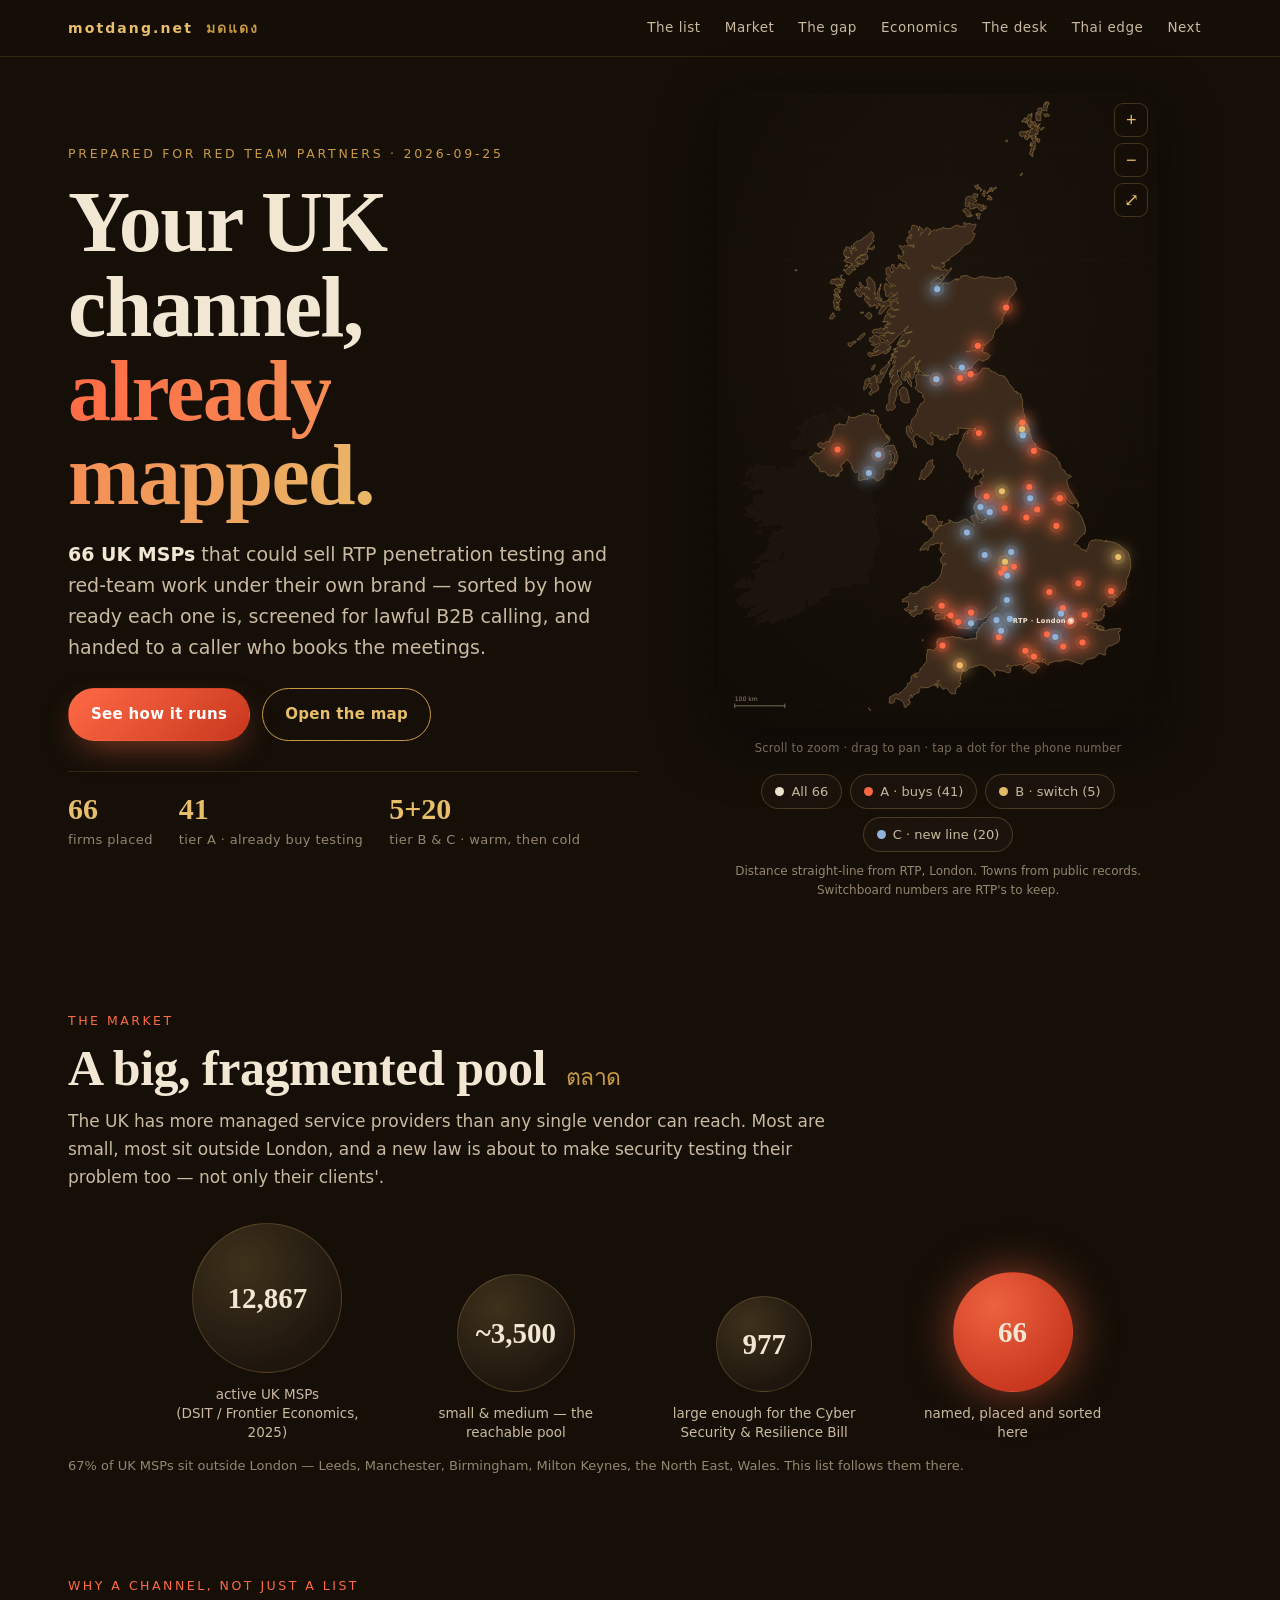
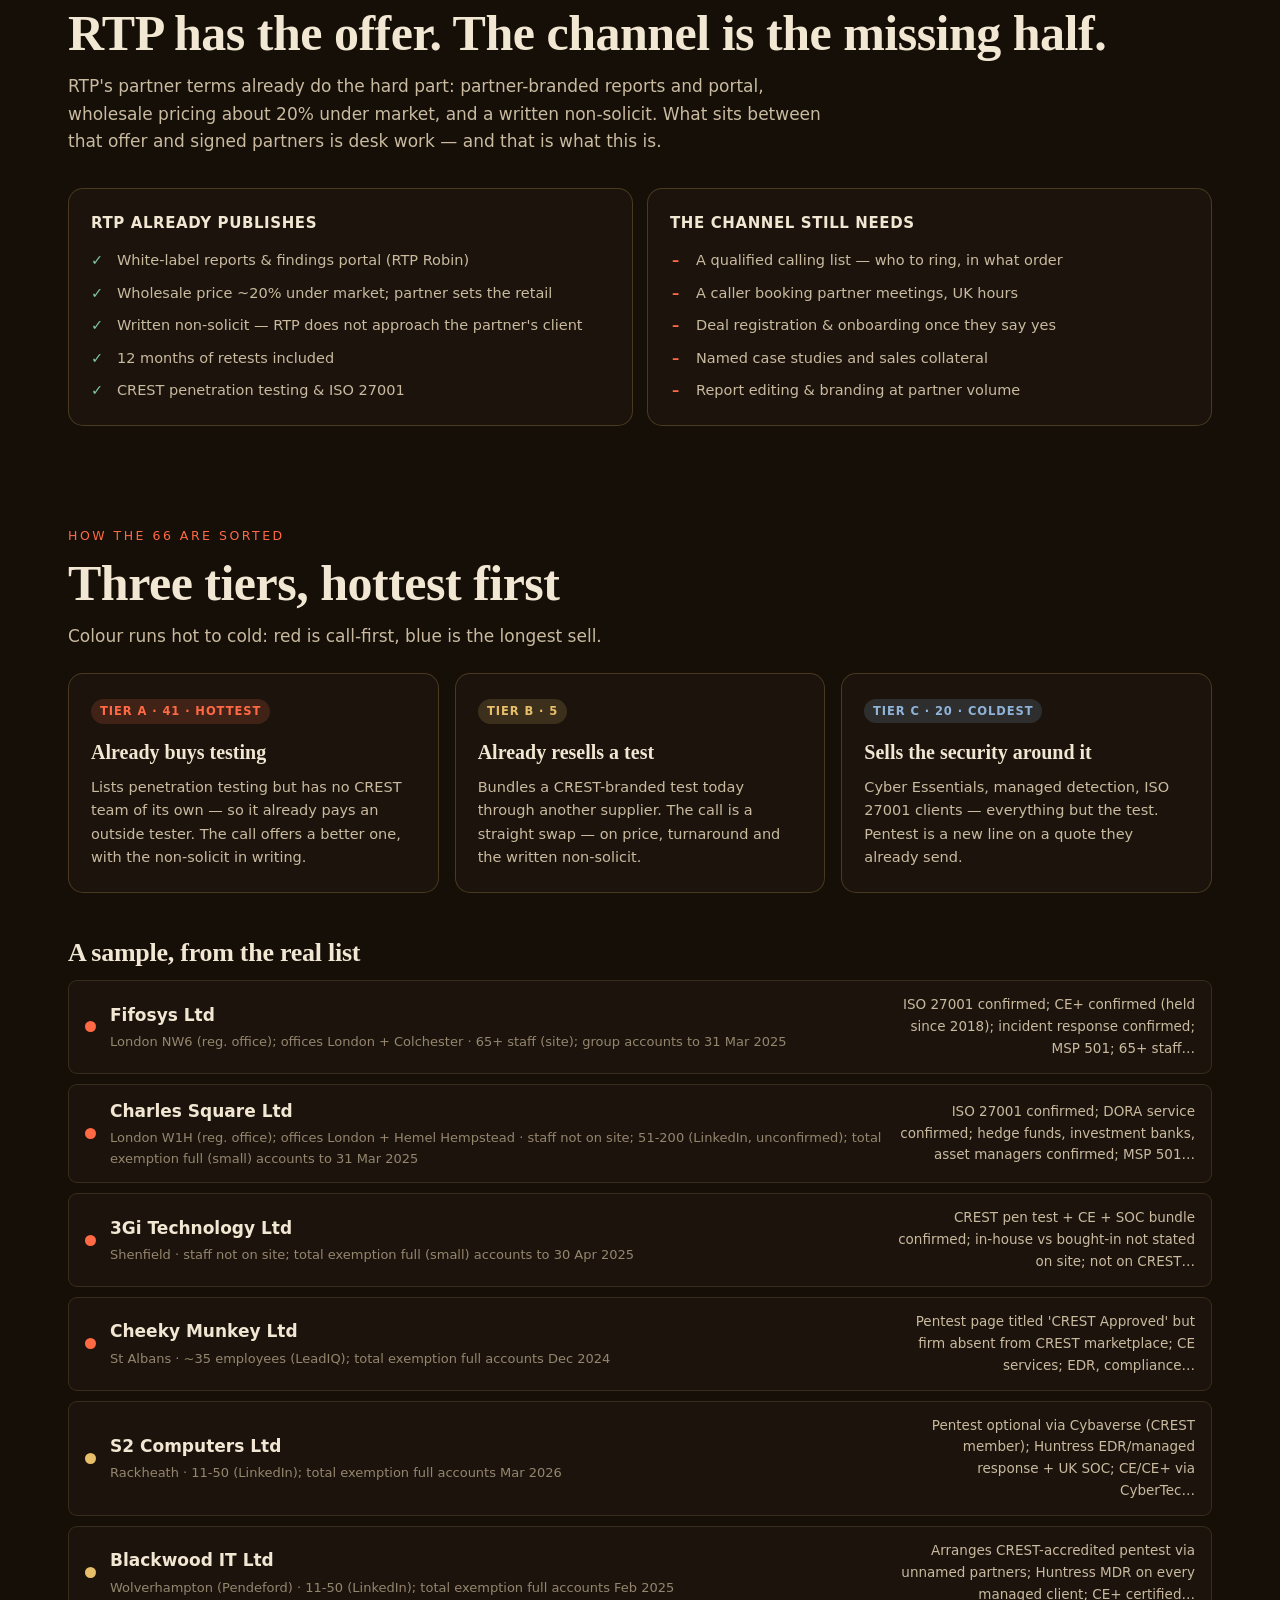
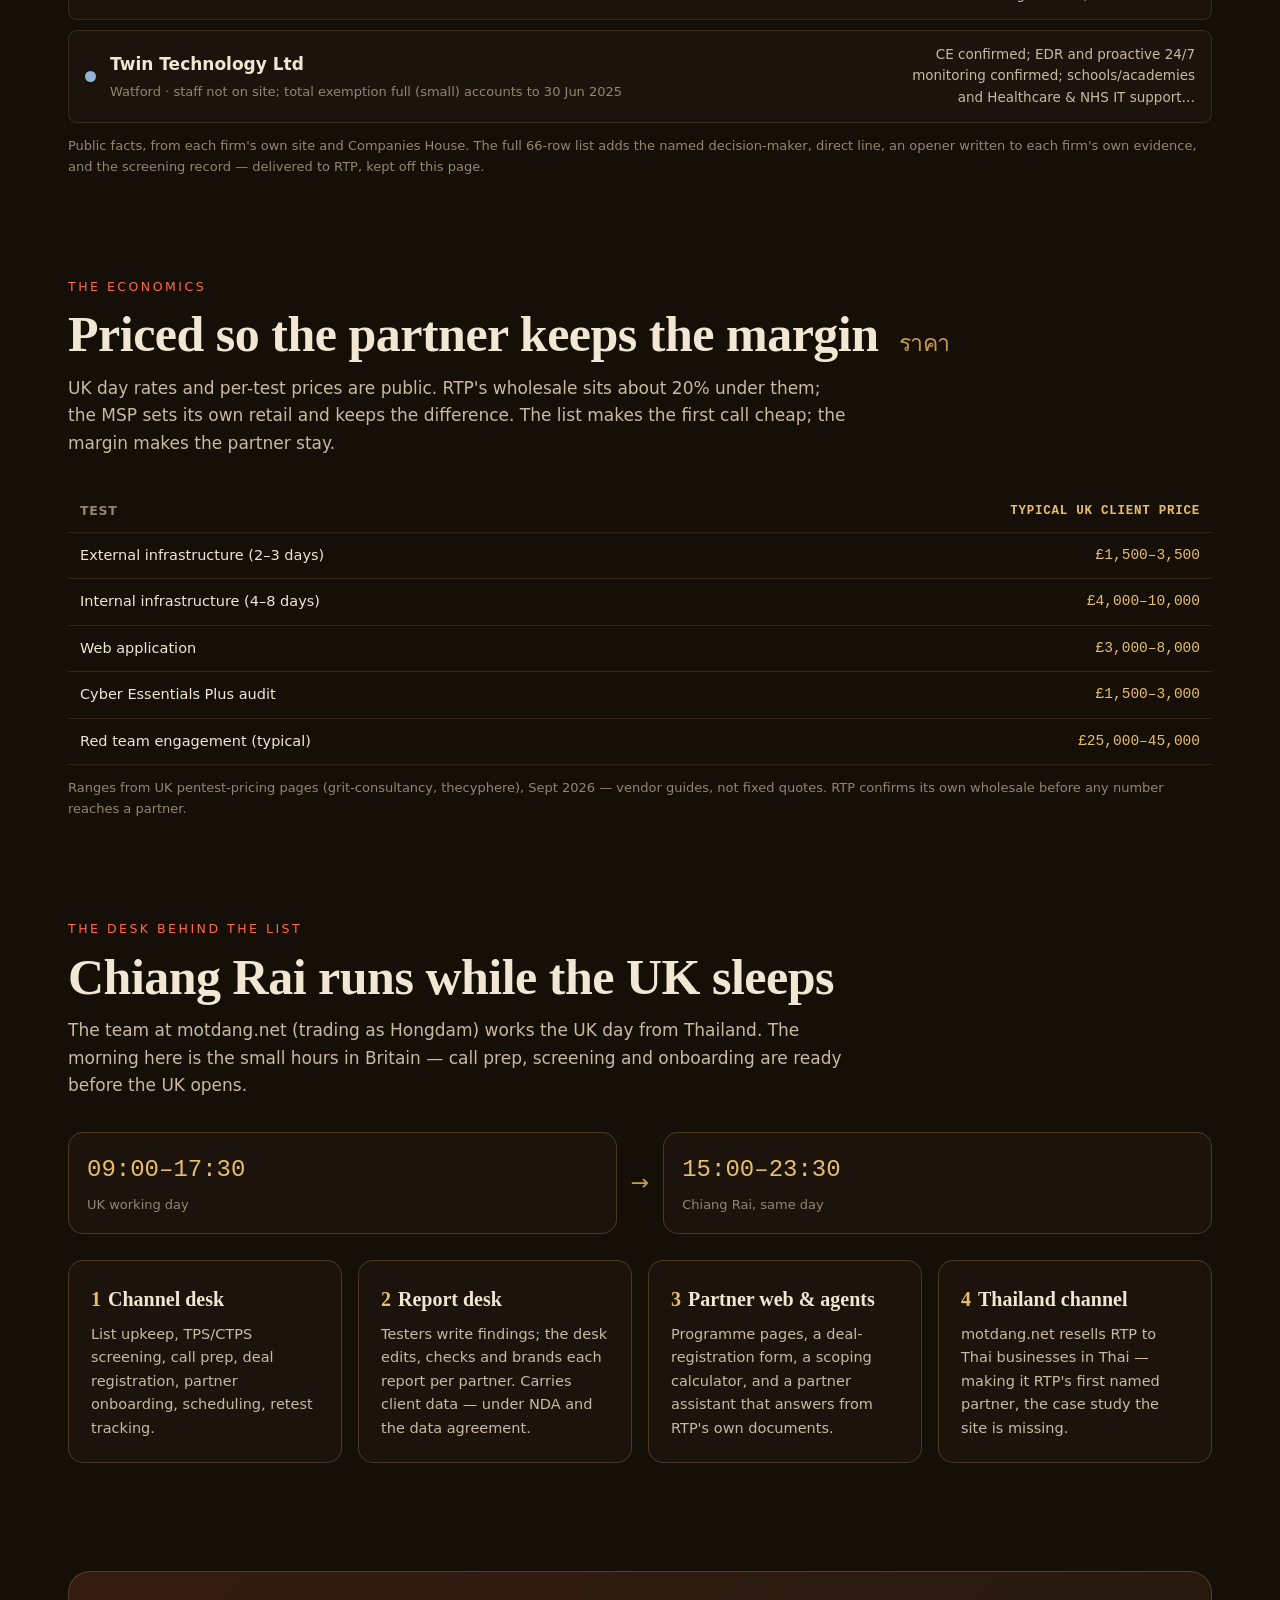
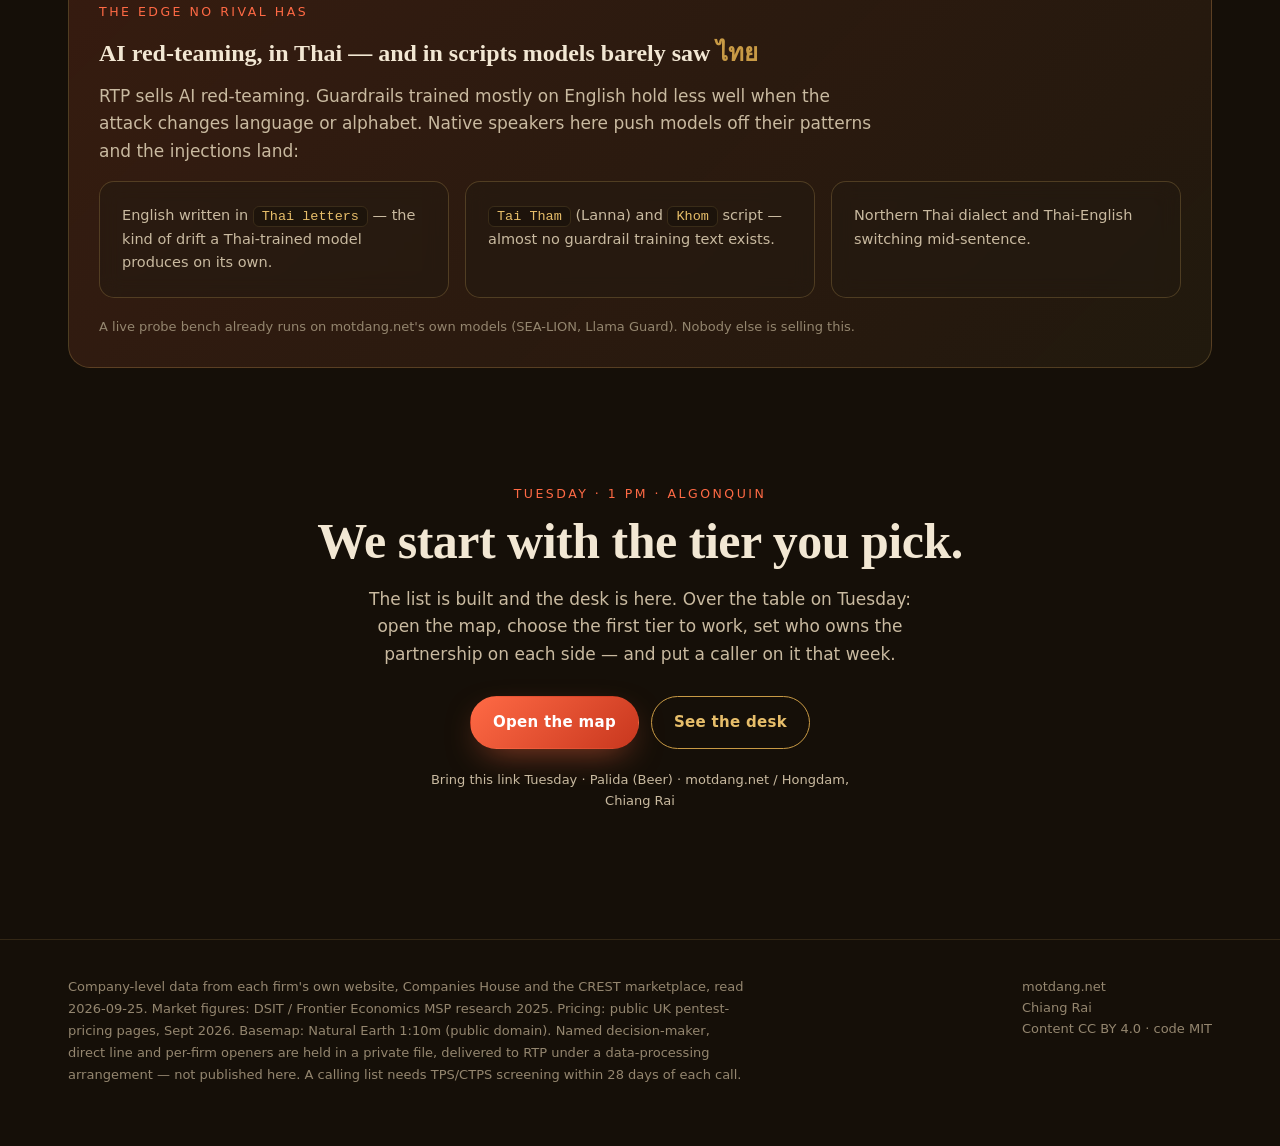
==== commit a5836a3d: "Evidence lines: drop internal edit note, cut at a word Co-Authored-By: Claude Opus 5.5 <noreply@anth" ====
--- a/docs/index.html
+++ b/docs/index.html
@@ -9,7 +9,7 @@
 <meta name="color-scheme" content="dark">
 <meta name="robots" content="noindex">
 <link rel="preconnect" href="https://fonts.gstatic.com" crossorigin>
-<link rel="stylesheet" href="style.css?b=1790336415">
+<link rel="stylesheet" href="style.css?b=1790611785">
 </head>
 <body>
 <header class="bar"><div class="wrap">
@@ -59,7 +59,7 @@
           <g><line class="grat" x1="174.2" y1="1150.0" x2="174.2" y2="0.0"/><line class="grat" x1="290.4" y1="1150.0" x2="290.4" y2="0.0"/><line class="grat" x1="406.5" y1="1150.0" x2="406.5" y2="0.0"/><line class="grat" x1="522.6" y1="1150.0" x2="522.6" y2="0.0"/><line class="grat" x1="638.8" y1="1150.0" x2="638.8" y2="0.0"/><line class="grat" x1="754.9" y1="1150.0" x2="754.9" y2="0.0"/><line class="grat" x1="116.1" y1="1100.0" x2="783.9" y2="1100.0"/><line class="grat" x1="116.1" y1="900.0" x2="783.9" y2="900.0"/><line class="grat" x1="116.1" y1="700.0" x2="783.9" y2="700.0"/><line class="grat" x1="116.1" y1="500.0" x2="783.9" y2="500.0"/><line class="grat" x1="116.1" y1="300.0" x2="783.9" y2="300.0"/><line class="grat" x1="116.1" y1="100.0" x2="783.9" y2="100.0"/></g>
           <g><path class="land" d="M217.8,593.0L216.8,593.5L216.4,594.2L215.8,594.8L215.3,595.4L211.6,595.9L210.9,596.4L210.3,597.0L208.9,599.6L209.1,600.6L208.2,601.4L208.6,604.1L208.2,605.5L207.0,606.2L206.3,606.8L206.1,608.0L206.6,610.5L206.6,611.6L205.9,613.8L204.9,615.4L200.7,620.7L200.3,622.0L200.3,624.6L200.7,625.6L200.1,626.1L198.2,625.6L196.5,626.1L194.6,625.6L193.6,626.1L191.5,628.1L189.4,629.3L187.5,629.5L185.6,628.4L184.0,626.9L181.3,629.0L178.3,630.3L179.2,631.1L179.2,632.8L179.6,633.9L180.6,634.5L181.7,634.7L182.7,636.4L183.1,636.9L184.6,636.2L185.9,636.6L187.5,638.2L188.6,638.6L189.4,638.1L190.5,637.4L191.1,639.6L188.8,640.4L182.9,645.8L180.8,646.9L178.5,646.7L174.1,645.7L172.9,647.0L171.6,648.7L171.0,650.2L170.6,650.7L170.0,651.2L168.5,652.1L165.6,653.1L164.5,653.6L164.9,654.5L165.2,656.1L165.8,657.0L167.0,658.5L169.5,662.1L171.0,663.4L172.5,664.2L174.1,664.2L175.4,667.3L176.0,668.8L177.1,670.0L178.1,670.3L180.2,670.7L181.3,671.3L181.5,672.9L181.9,677.2L182.5,678.9L183.8,679.6L186.9,679.9L190.2,679.8L191.3,679.9L195.5,683.2L195.9,683.8L196.1,684.7L196.3,685.5L196.9,686.0L203.2,687.5L204.5,687.2L206.8,685.4L208.2,685.4L207.6,686.4L208.9,686.5L209.3,687.4L209.7,687.9L210.5,687.7L213.2,688.6L214.3,688.6L213.0,685.7L213.5,684.5L215.1,683.5L215.1,684.5L215.1,686.5L214.9,687.4L216.0,687.4L216.6,686.7L217.0,685.9L217.2,684.8L216.8,683.8L218.0,683.3L217.4,682.3L217.4,681.0L217.8,680.3L218.3,679.8L218.9,679.3L222.2,678.4L223.3,677.6L223.1,675.9L223.9,674.7L221.8,673.0L222.0,671.7L220.1,670.7L219.9,669.6L221.0,669.3L221.6,668.3L221.2,667.6L221.2,666.6L222.4,666.4L224.9,665.1L227.7,660.5L229.3,658.8L231.2,658.7L233.1,659.7L236.9,662.7L237.3,663.4L237.7,665.1L239.0,665.4L239.8,667.5L240.4,669.3L240.6,670.7L240.2,671.7L239.2,672.4L241.3,673.4L241.7,673.9L241.9,674.7L242.1,675.7L242.5,676.7L243.6,678.4L244.6,679.8L245.9,680.8L247.1,681.6L248.4,681.1L248.8,680.5L249.4,680.1L250.7,680.6L251.9,681.6L252.8,682.7L253.2,683.2L253.6,685.0L253.0,686.9L251.7,688.6L252.3,689.7L252.1,690.8L251.3,693.1L252.1,694.0L253.8,695.8L254.6,696.3L255.3,695.5L255.9,694.8L257.1,695.0L262.6,693.3L264.3,693.1L264.9,694.1L265.5,694.5L267.0,694.0L268.4,693.6L269.1,692.4L268.9,690.9L269.7,688.9L270.7,689.7L271.4,690.2L272.2,690.1L273.0,689.6L273.9,689.4L274.7,690.2L278.3,693.8L279.3,694.3L280.6,696.0L282.0,696.5L283.1,697.0L284.1,698.7L283.9,699.9L282.0,702.2L281.0,702.6L279.5,702.1L278.3,701.2L277.4,700.4L276.6,700.5L272.6,698.9L269.5,698.4L270.1,699.7L269.9,700.5L269.1,701.9L268.6,703.6L268.4,706.5L268.4,708.3L268.6,710.0L269.9,711.9L272.0,712.9L276.2,713.6L275.5,716.1L275.5,717.8L276.2,719.3L277.4,720.3L276.2,721.8L276.0,724.4L276.2,727.1L276.4,731.5L276.6,733.0L277.0,734.3L277.4,735.3L278.0,736.0L278.9,736.5L279.5,737.0L280.6,739.4L282.0,740.6L283.9,741.4L284.9,742.3L285.4,743.3L285.8,744.5L286.0,746.0L285.6,747.3L284.5,749.0L284.3,750.5L283.9,751.4L283.1,753.1L282.6,753.9L282.2,752.9L281.2,752.7L279.9,753.1L279.1,753.9L282.9,755.8L283.1,756.8L283.3,758.0L283.7,758.8L283.3,759.8L283.9,760.7L286.4,760.8L287.5,761.5L286.8,763.2L286.0,763.4L285.2,762.5L284.3,762.2L283.5,761.0L282.6,760.8L281.6,761.3L277.8,764.2L277.6,765.2L278.0,766.1L279.5,767.6L280.6,769.4L281.4,770.1L283.1,770.5L283.5,771.0L284.7,771.5L284.3,773.0L284.1,775.7L284.3,777.0L284.5,778.6L285.2,779.6L285.8,780.4L286.2,781.6L285.8,783.5L286.6,784.6L288.5,788.9L288.5,791.2L288.3,793.6L288.1,796.0L287.7,797.5L287.5,799.0L288.1,800.7L290.6,803.6L290.0,804.6L289.1,806.9L288.1,808.1L286.2,812.8L286.6,813.5L284.1,816.0L283.5,816.9L282.9,818.4L281.4,823.1L281.8,825.3L280.6,828.4L277.8,833.4L277.6,835.3L277.6,836.8L278.3,839.7L278.5,841.2L278.3,845.4L277.4,847.1L273.9,853.4L272.8,854.5L272.0,855.2L270.9,856.6L269.7,859.1L269.1,860.6L269.1,862.5L269.3,864.2L269.1,865.5L268.6,864.8L268.2,864.3L264.3,864.3L263.2,864.0L263.4,862.1L262.4,862.7L262.0,863.2L261.5,864.2L262.4,864.5L263.2,865.4L263.8,866.4L264.3,867.7L263.8,868.7L265.7,869.2L266.3,870.1L266.6,871.1L267.4,870.3L268.6,867.7L267.8,870.4L268.9,872.8L271.8,876.0L270.1,880.2L269.5,881.4L268.9,882.1L267.8,882.1L267.2,881.4L267.8,880.6L268.2,879.2L267.4,878.7L266.6,879.7L265.9,880.4L263.2,880.7L264.3,880.0L263.4,879.2L262.0,880.0L259.2,880.7L256.7,882.2L255.7,882.1L254.2,880.4L253.2,879.7L248.8,878.4L244.6,879.0L243.6,878.7L244.4,877.5L245.2,876.7L245.9,875.5L246.1,873.8L245.2,875.0L244.4,876.0L243.1,876.5L242.1,876.0L241.7,876.5L241.7,877.7L241.7,878.7L242.3,878.2L242.7,879.4L242.1,880.7L242.7,881.4L238.3,884.8L237.7,885.4L237.1,886.6L236.2,887.5L235.2,887.0L235.8,885.6L236.4,884.9L237.3,884.4L237.9,883.8L237.9,882.7L236.9,878.7L236.4,878.0L236.0,877.2L235.2,876.3L233.9,875.3L233.1,872.1L232.5,871.1L232.7,872.3L232.7,873.3L232.9,874.8L233.9,877.0L234.1,878.0L233.3,880.4L233.5,881.4L235.0,881.4L233.9,882.9L232.3,885.3L231.2,886.1L230.0,886.5L227.5,886.6L226.2,887.0L226.4,885.8L228.1,883.4L226.8,882.7L225.4,882.7L225.6,883.8L226.0,884.4L224.7,884.3L223.7,884.4L223.3,884.9L222.9,885.6L221.4,886.8L220.3,886.8L218.0,886.1L207.0,887.5L203.0,889.7L200.9,890.2L200.3,891.0L199.4,891.7L199.0,891.2L198.6,889.8L197.4,889.8L196.3,890.9L195.7,892.0L195.9,893.7L196.5,893.0L197.4,892.9L198.4,893.2L200.1,893.9L200.7,894.6L200.3,895.7L198.4,897.1L198.2,900.1L197.6,901.2L196.5,901.7L195.5,902.3L192.3,902.0L191.1,902.7L190.7,904.0L190.7,905.0L190.2,905.5L184.2,904.7L183.8,903.3L183.6,902.3L182.9,902.0L182.7,904.9L182.5,905.7L181.7,907.1L180.8,908.1L180.0,908.8L178.7,908.8L180.4,910.4L181.0,910.8L180.4,911.8L179.2,912.5L176.9,913.0L173.7,914.5L172.9,915.7L173.9,917.0L173.1,917.5L168.7,918.5L166.4,919.6L162.9,919.9L161.2,919.7L159.9,919.7L159.7,918.7L160.1,918.2L160.8,917.9L161.2,917.2L160.8,916.3L161.6,916.2L162.4,915.8L163.3,915.2L164.1,914.3L163.3,913.8L162.4,913.6L162.9,912.3L163.7,911.6L163.3,910.6L162.4,910.8L162.0,911.6L161.2,910.9L160.1,910.8L157.6,910.8L157.2,909.6L156.2,909.9L155.1,910.4L154.1,910.8L151.6,910.6L150.5,910.8L149.3,911.6L151.2,912.3L153.7,912.6L155.1,913.8L154.1,917.0L156.2,916.9L156.8,917.7L157.0,918.9L156.4,919.2L155.8,919.7L157.6,919.7L156.6,921.4L156.8,922.8L156.6,924.1L154.7,926.5L154.1,927.5L152.6,928.5L150.3,929.0L149.7,929.5L148.9,930.7L148.6,929.7L147.8,928.8L146.8,928.3L146.1,928.7L147.0,929.4L147.2,930.5L147.0,931.5L146.1,932.2L145.7,930.2L144.5,929.4L141.7,929.4L142.4,930.4L143.6,930.5L144.7,930.0L145.3,930.7L144.9,931.7L144.3,932.1L143.0,934.6L143.0,936.3L143.2,937.8L143.4,939.0L142.6,938.1L141.7,936.3L140.9,935.4L137.1,936.3L130.2,935.4L131.1,936.4L131.9,937.0L134.2,937.0L133.8,938.0L134.6,939.0L134.0,939.5L133.6,940.3L133.8,942.4L131.5,942.0L130.2,941.3L127.7,941.0L126.5,940.5L125.9,941.0L124.6,940.3L123.8,941.5L123.1,943.2L122.7,944.4L120.6,945.2L120.0,946.4L119.0,945.6L118.5,944.9L117.3,943.9L116.0,943.7L115.2,944.4L111.8,945.1L111.2,944.7L109.8,943.9L109.1,944.4L110.0,945.1L109.3,946.2L108.7,947.1L107.9,947.6L106.8,947.8L105.4,947.4L105.2,948.6L104.3,949.3L103.9,949.8L103.7,950.6L103.1,951.3L102.0,951.1L100.8,951.3L100.6,950.1L100.4,949.1L98.7,950.3L98.3,951.3L97.4,951.6L96.6,952.3L96.0,952.7L94.1,952.7L94.7,952.1L95.1,951.6L95.5,951.0L96.0,950.0L95.1,950.5L94.5,950.8L94.7,949.1L95.3,948.3L96.8,947.3L97.6,946.6L97.2,946.1L94.7,947.4L94.1,948.8L92.8,950.0L92.2,948.9L92.2,947.9L92.6,946.7L92.8,945.4L92.4,944.7L91.4,944.2L90.3,944.0L89.7,944.4L90.1,945.6L88.4,946.6L84.3,947.4L84.0,948.8L82.8,949.1L81.3,950.3L80.7,950.6L79.7,950.6L79.7,949.6L78.8,948.4L78.0,947.9L77.6,948.8L74.4,952.0L74.8,952.5L71.3,954.7L71.5,953.5L70.9,953.8L69.2,955.4L68.6,954.2L69.0,953.3L68.4,952.5L67.7,951.3L69.0,950.8L70.0,950.0L72.1,947.8L73.2,947.1L75.3,946.4L76.5,945.7L77.6,944.9L80.1,941.7L81.1,940.8L83.2,939.8L84.5,939.0L81.7,938.6L70.5,944.7L66.9,945.1L69.4,943.4L70.5,942.7L70.9,941.7L71.5,940.8L73.6,940.0L80.9,935.8L81.5,934.4L83.4,934.2L85.7,932.9L87.8,932.4L89.5,931.5L89.7,930.0L90.1,928.8L90.3,928.0L89.7,927.5L88.6,928.2L87.6,928.5L86.3,927.5L85.5,927.0L85.7,925.6L85.3,924.8L84.7,924.5L83.6,923.8L83.8,925.1L83.8,927.0L84.5,928.0L83.2,928.3L82.6,929.0L80.9,930.7L79.7,931.5L78.6,931.9L74.6,932.4L72.8,933.2L65.4,934.4L62.9,935.6L62.1,936.3L61.9,937.3L61.5,937.8L57.7,939.1L56.5,940.3L54.6,939.7L51.2,940.0L50.0,940.7L48.9,941.7L49.1,940.7L49.1,939.5L49.8,938.6L53.7,937.5L54.6,937.0L54.2,936.3L54.4,935.1L53.9,934.2L53.1,934.1L52.9,932.9L54.2,932.6L56.7,932.7L57.9,932.2L60.6,929.4L58.1,928.7L59.2,926.8L61.0,925.3L62.9,924.3L64.6,923.8L64.0,925.3L64.8,925.6L65.6,925.1L66.5,924.1L66.5,922.4L67.3,923.1L68.4,923.3L70.5,923.1L70.0,922.4L69.0,921.8L69.6,920.6L71.1,918.7L72.3,918.0L73.0,916.7L73.8,916.2L75.3,916.3L77.1,915.7L80.5,913.6L82.4,913.0L78.2,912.8L72.1,915.3L71.1,916.0L70.5,916.7L68.2,917.4L67.3,917.7L67.7,918.4L66.1,919.6L65.4,919.2L65.6,918.2L64.8,917.7L64.2,918.5L63.8,919.1L61.7,919.6L58.5,921.9L57.1,922.6L55.8,921.8L54.6,923.1L53.1,924.5L51.6,925.5L50.2,925.8L50.6,924.6L45.0,921.8L47.3,921.1L47.9,918.7L46.8,916.0L44.5,914.8L43.7,915.5L42.2,917.9L41.6,918.4L41.0,918.7L39.1,920.6L38.3,921.2L37.8,919.9L38.7,917.0L38.3,915.7L37.4,915.5L36.2,915.5L36.0,914.3L35.5,913.6L35.8,912.6L35.1,912.3L37.0,911.3L41.8,909.4L42.9,909.4L43.5,908.4L43.3,907.4L42.4,906.9L42.0,905.9L41.4,904.9L40.4,904.7L41.0,903.5L42.4,903.0L43.1,902.7L42.7,901.2L43.9,900.5L45.4,900.1L46.8,899.0L50.6,897.1L56.2,895.9L58.5,894.4L59.8,891.0L60.2,892.9L60.6,893.6L61.5,893.7L62.1,892.9L63.3,887.0L65.2,888.0L66.9,888.2L71.3,887.5L70.5,886.5L72.1,884.8L60.6,885.4L61.3,887.5L61.0,888.7L60.6,889.2L60.4,887.5L59.8,886.8L59.0,886.5L58.1,886.1L56.5,886.0L48.7,888.2L47.3,889.0L46.6,888.5L46.0,887.5L45.4,887.0L44.5,887.8L42.4,886.5L40.4,887.0L40.8,887.5L42.2,888.2L40.8,888.5L38.1,887.5L36.6,887.5L37.0,888.5L36.2,888.8L33.9,890.0L32.6,890.2L31.4,889.7L30.9,888.5L30.7,886.8L30.3,884.8L31.8,883.4L31.4,882.1L32.0,881.1L33.2,880.4L34.3,880.0L33.9,881.4L35.1,882.6L36.0,882.7L36.6,881.6L36.4,880.2L37.0,879.4L36.6,878.9L36.8,877.2L37.4,876.8L39.5,876.5L40.1,875.8L41.4,873.6L42.0,873.1L48.1,871.3L48.9,872.1L48.3,876.0L52.3,876.0L53.9,874.8L55.4,873.1L56.0,870.9L54.6,869.1L56.7,869.1L57.3,869.4L57.1,870.4L57.3,871.8L57.3,873.5L57.5,874.6L58.3,875.1L59.4,875.3L61.0,876.2L63.1,876.7L65.4,876.7L66.3,876.2L67.5,874.6L68.2,874.1L69.0,874.5L68.2,875.1L69.2,875.8L73.4,875.1L72.3,874.1L71.5,874.0L69.8,873.8L67.7,872.8L66.9,872.4L66.1,873.1L65.6,872.6L65.2,872.1L65.0,871.3L66.3,871.6L67.7,871.1L66.9,870.6L66.1,870.4L66.7,869.6L68.2,869.1L67.5,867.4L67.7,862.5L66.7,861.5L63.6,860.8L62.1,860.0L61.0,858.8L61.9,857.9L62.9,857.4L66.9,857.1L72.5,854.4L73.4,853.7L74.2,852.4L75.3,851.7L76.7,851.7L78.4,852.2L79.2,852.7L79.0,851.3L78.4,850.7L77.4,850.5L76.7,850.0L76.7,849.0L76.5,847.8L76.9,847.1L76.9,845.4L78.4,842.9L79.2,843.1L79.7,842.6L80.3,842.2L82.6,842.9L87.2,842.9L87.8,843.2L88.9,843.7L89.5,843.4L89.9,842.7L90.7,842.2L95.1,842.4L96.6,842.2L100.4,842.2L102.4,841.9L103.3,841.4L104.1,840.5L105.0,840.0L112.1,837.7L113.1,836.8L113.5,838.0L114.6,838.2L115.8,838.0L116.7,837.5L117.1,837.0L117.3,836.0L117.9,835.1L118.5,834.8L128.6,833.4L130.7,832.8L129.6,832.8L125.9,831.1L123.8,830.7L120.0,831.2L119.0,831.1L118.3,830.6L119.2,829.4L118.7,827.7L119.0,826.5L118.7,825.5L117.9,825.2L118.3,824.3L119.0,823.0L119.4,822.5L117.9,823.0L116.0,824.0L114.8,825.3L114.6,826.5L112.7,830.4L107.7,837.7L106.4,838.2L101.4,838.8L100.1,840.5L99.5,840.9L98.1,840.9L96.8,840.2L97.6,839.4L99.1,838.5L99.9,837.5L99.9,836.1L98.1,837.3L93.9,838.7L90.9,838.8L89.7,838.5L88.4,838.0L88.0,837.2L87.6,836.6L85.7,836.3L84.9,835.5L85.1,833.9L84.5,833.3L82.4,833.4L83.0,834.3L83.8,835.3L84.0,836.1L79.7,838.2L77.1,838.8L75.9,839.5L75.3,840.5L75.1,842.1L74.2,841.7L72.1,842.7L61.7,844.2L62.7,843.2L65.2,841.4L68.4,840.5L80.1,828.5L79.7,827.2L80.3,826.9L81.1,826.2L81.7,825.8L84.3,825.8L85.9,825.3L87.2,824.8L87.4,823.8L87.6,822.6L88.0,821.8L88.0,820.4L87.6,819.8L88.2,819.3L88.9,818.8L89.5,817.9L89.9,816.9L90.3,816.0L90.5,815.2L91.2,814.2L91.4,812.2L94.9,808.6L95.5,806.6L94.5,806.3L89.9,806.6L88.4,805.9L90.1,804.2L90.7,803.4L92.4,800.3L93.0,799.7L93.7,799.2L93.2,798.5L96.4,792.2L97.6,790.9L98.5,789.2L99.3,787.0L100.4,785.3L101.6,784.8L102.9,785.7L105.6,788.4L106.8,788.9L108.1,788.5L109.1,787.7L110.6,787.3L111.8,788.2L112.1,786.5L111.2,785.7L108.7,784.8L112.1,783.5L113.1,783.8L114.8,785.3L115.8,785.5L113.5,783.5L114.8,783.3L115.6,783.5L116.2,782.6L116.9,782.3L117.1,783.5L117.7,784.1L118.3,784.8L119.0,785.1L119.8,785.5L119.4,783.5L119.0,782.6L119.4,780.4L120.2,779.4L122.3,777.9L120.6,778.4L114.4,778.4L113.5,777.9L114.6,777.2L117.1,776.5L118.3,776.5L116.7,775.9L117.3,774.7L118.7,774.2L119.4,773.8L114.8,772.5L113.7,772.7L111.6,773.7L92.8,775.2L90.9,776.2L90.1,776.9L88.9,777.2L86.3,777.2L85.1,776.5L84.5,775.7L84.0,774.7L83.2,773.8L84.5,772.1L83.8,771.0L82.4,772.8L82.2,775.0L81.5,776.2L80.5,776.4L79.7,775.2L80.7,772.3L80.3,767.9L81.5,766.9L82.2,767.6L83.2,766.4L83.6,765.9L81.3,763.5L82.0,762.7L84.0,761.5L82.0,761.3L80.9,761.5L80.1,762.2L80.7,763.4L80.9,765.1L80.5,766.6L79.2,766.9L78.2,765.9L78.6,764.0L79.0,762.2L78.8,761.3L78.4,760.8L77.1,762.2L76.3,762.5L75.9,763.2L75.3,764.9L73.8,767.4L73.0,768.6L70.2,769.8L69.2,769.8L68.4,768.6L67.1,767.6L64.6,768.3L63.8,767.6L64.4,765.9L64.4,764.9L64.6,764.0L65.4,763.5L67.3,763.2L69.6,761.5L70.5,760.7L68.6,760.2L69.8,758.8L68.8,758.1L66.9,759.3L66.3,760.5L65.2,760.5L65.0,759.3L65.2,758.5L66.5,757.6L66.9,756.6L65.6,757.3L65.2,757.8L64.2,757.8L63.1,757.5L62.5,758.1L62.3,759.0L62.5,760.2L61.9,761.5L60.2,762.0L57.9,762.0L56.7,761.5L56.0,760.7L55.6,759.8L55.2,759.0L54.4,758.8L52.1,759.1L50.6,759.0L49.8,758.1L48.9,758.6L47.9,758.8L48.3,757.1L48.9,756.1L49.8,755.4L51.0,755.3L53.3,755.8L54.2,755.6L55.0,754.6L54.4,753.7L53.7,753.4L53.3,752.7L53.1,751.9L54.4,752.1L55.6,752.7L56.9,752.9L57.3,751.9L56.2,752.1L53.9,751.5L51.9,750.5L50.6,749.2L50.2,747.3L49.8,746.1L49.1,745.6L47.5,746.1L46.2,745.6L47.7,744.5L48.9,744.5L50.4,745.0L51.9,745.0L51.4,743.4L53.9,742.9L56.7,743.8L57.7,745.6L58.3,745.3L59.2,744.1L59.8,743.8L56.2,741.2L55.4,740.1L57.5,739.6L62.1,740.1L63.8,739.6L65.6,738.2L67.1,738.4L68.4,739.4L71.1,739.9L75.7,740.2L74.6,739.0L70.7,739.4L68.2,738.4L63.3,735.3L62.5,730.9L62.9,728.7L63.6,727.2L64.0,725.5L63.3,723.9L64.0,723.3L66.1,723.0L67.7,722.3L69.0,722.2L70.2,721.3L71.9,722.0L72.5,722.3L83.2,720.3L82.4,719.5L80.1,718.3L80.5,717.8L81.3,717.6L80.9,716.1L81.5,715.2L83.6,713.6L82.0,712.9L82.6,712.4L83.2,711.0L83.2,710.0L82.4,710.3L80.5,710.2L72.1,710.0L66.5,713.4L63.3,714.1L61.3,712.0L62.1,711.5L62.5,708.7L63.3,708.0L63.1,707.0L63.3,706.0L62.9,705.3L65.6,703.9L67.5,705.1L68.4,705.3L69.0,705.8L69.2,708.1L69.8,708.7L70.5,708.3L70.2,706.5L70.5,705.3L70.0,704.8L69.4,703.9L69.0,703.4L68.2,703.3L68.6,704.6L67.5,703.6L66.7,701.2L66.9,700.2L66.5,699.7L65.2,699.9L64.8,698.9L64.4,698.4L64.0,697.5L63.8,696.0L64.0,694.5L64.6,694.0L65.4,693.8L66.1,693.0L65.2,692.4L65.9,691.3L66.5,690.9L66.1,690.2L67.7,688.7L67.1,688.2L65.0,688.7L65.0,689.9L64.2,690.2L64.6,690.9L62.9,693.0L61.3,693.5L59.8,692.1L58.5,689.6L59.8,689.6L62.3,688.7L63.3,688.2L61.7,686.9L60.8,685.9L60.6,684.7L61.7,685.2L61.5,684.2L59.4,682.0L60.2,682.5L61.5,682.1L61.7,681.3L58.7,678.8L57.5,678.1L56.7,679.3L57.5,680.3L57.1,681.1L56.0,681.5L55.0,681.3L55.6,682.3L55.8,683.3L55.0,683.2L54.2,683.3L53.1,684.0L53.7,685.0L54.2,685.5L54.2,687.5L52.5,688.2L53.3,688.7L54.2,689.6L54.2,690.6L53.1,690.9L52.1,690.8L51.2,690.4L50.8,689.4L50.6,687.5L51.0,686.4L52.3,683.5L52.5,682.3L52.7,680.5L53.3,679.6L53.9,679.1L54.6,677.8L52.7,677.8L52.1,677.4L51.4,676.6L52.5,676.4L53.1,675.6L53.3,674.2L53.7,673.0L54.4,672.5L57.1,671.0L57.3,670.0L58.1,669.6L58.7,670.5L59.0,671.7L59.8,672.4L60.6,672.9L61.7,672.9L62.5,672.4L62.9,673.2L63.6,673.5L64.6,673.0L65.0,673.7L63.8,676.2L62.3,677.2L60.8,677.1L59.4,675.7L59.0,677.8L60.0,678.3L61.3,678.4L62.3,678.9L63.3,679.6L64.2,678.8L64.8,677.8L65.6,677.2L65.0,675.9L65.2,674.4L66.3,673.0L67.1,672.4L68.4,672.7L70.5,674.2L71.7,674.4L71.3,673.5L70.9,673.0L69.8,672.4L70.2,671.3L72.1,671.7L71.1,671.0L67.9,670.3L67.3,669.3L67.1,667.8L70.5,666.3L71.7,666.4L74.0,668.0L75.1,668.3L85.1,669.0L86.8,668.3L88.0,668.5L88.6,669.3L89.3,669.6L93.9,670.3L95.1,669.6L95.8,669.1L96.2,668.6L96.8,668.1L100.1,669.5L101.0,670.0L101.4,671.8L101.8,672.4L102.9,672.2L103.5,671.7L103.9,672.5L103.9,674.0L103.5,675.1L104.7,675.7L103.7,677.2L103.9,678.3L106.8,680.8L107.5,682.0L107.9,683.5L107.9,685.4L108.3,683.7L108.5,682.1L108.7,680.6L108.3,679.3L109.6,678.6L110.8,677.4L111.8,675.4L112.3,672.7L113.1,671.0L115.2,670.8L118.7,671.7L119.4,671.2L120.4,671.5L121.3,672.2L122.3,672.5L123.6,673.5L124.4,673.7L127.3,673.7L128.6,673.4L129.8,672.4L131.3,673.5L134.8,672.9L136.5,673.7L136.9,674.7L137.1,675.7L137.4,676.7L139.0,677.4L139.7,678.1L140.9,679.9L141.7,679.3L142.6,679.1L144.5,679.3L143.6,678.1L142.6,677.8L141.7,677.2L141.3,676.1L140.9,675.4L140.1,674.7L139.0,674.4L138.2,673.7L138.6,673.2L139.2,672.0L141.1,672.4L142.2,672.0L142.8,671.5L147.0,672.4L145.9,671.2L144.9,670.3L143.8,669.8L142.8,669.6L141.5,669.6L140.9,668.6L141.3,667.6L143.4,669.0L144.5,668.3L144.0,667.3L142.8,666.6L141.5,666.3L135.9,666.3L135.5,664.8L136.3,663.4L136.9,662.9L138.6,662.4L145.3,657.7L146.3,657.3L146.8,656.1L147.0,654.3L147.2,652.4L148.0,653.9L148.4,654.6L150.1,654.1L152.0,653.1L156.8,652.3L160.1,650.2L162.0,649.7L160.1,649.0L159.3,648.5L158.5,647.7L161.6,645.0L161.6,643.0L164.1,640.6L164.1,638.1L164.7,638.4L165.2,638.9L166.2,639.4L166.8,636.2L167.2,635.4L166.8,634.7L165.8,635.7L164.5,636.4L160.6,637.1L158.5,638.7L157.2,639.4L157.8,637.9L157.6,636.4L156.6,636.0L155.8,636.4L154.3,638.4L152.8,639.1L150.1,642.1L149.3,642.8L148.6,643.3L147.6,643.5L149.1,641.3L149.9,640.4L151.2,640.3L151.8,639.4L151.8,638.1L150.9,637.1L150.1,638.1L149.9,635.9L148.2,637.2L147.6,639.1L146.8,639.3L146.1,638.4L146.1,637.2L145.5,636.7L144.5,637.2L142.8,637.4L142.2,637.7L141.5,639.1L140.7,638.9L139.4,638.1L135.1,638.1L134.2,637.4L134.6,636.4L134.0,635.9L129.2,634.0L128.2,634.0L128.6,633.3L129.0,632.7L128.4,631.5L127.9,630.8L128.8,629.8L130.5,629.5L130.9,628.6L130.9,627.4L131.7,626.8L135.7,623.7L137.1,623.2L143.0,623.4L146.1,624.4L147.6,624.4L143.6,622.7L142.6,621.7L143.4,621.2L146.1,621.0L146.8,621.4L147.4,622.5L148.4,623.7L149.5,624.2L150.5,623.7L147.4,620.7L145.3,619.8L143.2,618.3L141.7,618.1L142.0,617.3L143.0,617.0L144.3,616.5L145.1,615.3L145.7,614.8L146.8,616.0L148.2,616.1L150.9,615.6L154.1,616.8L155.3,616.8L154.3,616.0L153.0,615.4L152.0,614.4L152.2,612.7L152.8,611.9L155.1,612.2L156.0,612.1L155.3,611.4L154.7,609.7L153.9,609.2L152.8,609.2L152.2,609.7L152.2,611.1L150.5,611.2L149.1,609.9L148.0,607.8L147.4,606.0L148.0,605.3L148.6,605.7L149.1,606.2L149.9,606.5L151.6,606.2L152.8,605.1L151.2,604.5L149.9,603.1L147.6,600.4L148.2,599.2L149.5,599.1L150.1,599.7L150.7,598.7L150.7,596.9L151.8,596.7L152.4,596.4L153.7,594.0L154.1,593.5L154.5,594.2L154.7,596.5L155.3,597.0L156.0,594.7L156.6,594.2L155.8,591.3L155.5,589.4L156.0,588.8L156.6,588.1L157.4,585.1L158.1,583.9L162.2,585.4L163.3,585.1L165.2,584.2L166.0,583.9L165.6,584.9L165.2,585.6L164.7,587.1L165.2,587.6L165.8,586.9L167.5,584.5L171.0,582.3L172.3,581.8L172.9,581.2L173.5,579.5L174.1,578.0L175.6,577.8L177.1,579.0L176.7,580.2L173.9,581.8L176.4,581.3L177.1,582.0L178.1,582.0L179.0,581.5L179.6,581.2L180.2,582.5L180.0,584.4L181.5,583.5L182.3,583.2L182.1,584.2L181.7,584.9L181.0,585.2L180.2,585.4L181.5,585.9L182.1,586.2L183.1,585.4L183.8,583.5L183.6,582.3L182.3,580.5L181.9,578.5L182.9,577.3L184.4,576.1L185.9,574.4L186.3,575.1L185.0,579.8L185.2,581.2L185.9,581.8L186.9,581.3L188.4,581.5L189.4,582.3L190.7,583.4L191.1,584.2L191.7,585.9L191.9,586.7L191.5,589.1L191.5,590.1L191.9,589.3L193.0,586.6L193.4,585.2L193.2,583.7L192.5,582.2L192.1,580.5L191.9,579.3L191.5,578.1L190.7,577.8L190.2,578.5L190.5,580.0L190.7,581.5L191.1,582.5L190.2,582.3L189.8,581.8L189.2,581.2L188.8,580.5L187.1,580.0L186.3,579.5L186.5,578.1L188.2,574.9L190.2,574.8L191.1,574.4L193.2,572.6L194.8,572.7L195.5,573.7L195.9,574.8L196.5,575.1L196.7,575.9L196.7,577.5L196.5,579.0L196.5,580.3L197.4,581.0L199.0,581.8L199.0,583.0L199.4,584.4L200.3,585.6L200.9,586.1L201.5,586.7L201.7,588.4L201.3,590.1L200.9,590.8L200.1,591.0L199.2,591.6L198.2,592.8L195.1,595.0L198.6,595.0L199.7,595.5L199.0,597.7L198.4,598.4L195.5,600.4L193.6,603.1L192.8,603.8L193.8,604.1L194.8,603.5L200.5,598.2L201.5,596.9L202.8,596.4L204.0,596.0L205.1,595.7L205.7,594.3L206.1,592.8L205.9,591.3L204.9,590.8L204.5,590.3L204.9,589.4L205.3,588.1L205.3,585.7L202.6,581.8L201.3,580.8L200.9,580.2L200.3,578.5L200.3,577.5L201.7,576.3L202.4,574.6L202.4,572.6L201.7,571.0L202.8,571.0L203.6,571.5L205.3,571.0L205.1,570.2L206.1,570.5L207.4,571.4L208.6,571.4L210.9,569.0L212.2,568.5L213.2,569.2L214.1,571.0L213.0,571.0L213.7,571.7L214.9,572.4L216.2,572.4L217.4,571.5L213.7,568.7L212.0,566.5L211.8,564.1L210.3,563.3L209.5,562.6L209.1,561.9L209.9,561.4L210.9,561.6L213.0,562.8L217.0,564.1L217.8,564.3L220.1,565.5L221.0,566.1L223.9,570.7L224.7,571.4L227.7,572.7L229.8,573.1L232.5,574.2L233.7,575.1L235.0,574.6L235.8,576.1L235.6,578.1L233.9,579.1L232.3,579.5L230.4,580.3L228.5,581.5L226.4,583.5L224.5,584.4L223.1,584.9L222.2,585.7L219.7,589.1L218.9,590.8L218.0,592.6ZM77.6,772.5L79.0,774.8L78.0,776.7L75.9,777.4L74.8,776.2L74.6,774.7L74.4,773.3L74.8,772.5L75.5,772.0L76.3,771.8L77.1,772.0L77.6,772.5ZM60.2,704.6L60.8,704.3L61.5,703.9L62.5,704.6L62.1,706.1L61.7,707.6L61.5,709.3L61.7,710.7L60.4,711.9L59.4,711.4L58.3,709.8L57.1,708.7L55.4,708.8L54.6,707.6L54.8,706.1L55.0,705.1L54.8,704.1L54.2,703.3L53.1,702.9L48.7,703.9L47.0,703.6L44.1,702.6L42.7,702.6L44.1,701.7L45.4,701.4L46.4,700.4L47.0,698.4L47.5,699.0L48.5,699.0L48.9,698.4L50.2,700.0L51.9,699.5L53.1,698.4L54.4,697.7L59.4,697.8L60.6,698.4L61.7,701.1L60.6,701.1L60.6,702.7L60.2,703.9ZM143.6,599.1L144.7,599.4L145.3,599.9L145.9,600.8L146.1,602.4L143.6,603.3L142.4,603.1L141.3,602.4L141.5,601.4L141.3,600.4L142.2,599.9L142.6,598.4L143.4,598.6ZM68.8,936.1L69.6,936.3L69.2,937.0L64.4,938.8L62.9,938.1L62.9,937.1L63.8,936.3L65.0,935.9L66.3,935.8L68.4,936.1ZM39.9,907.4L40.8,908.1L40.4,908.9L39.3,909.6L37.0,910.8L35.1,910.9L34.5,911.6L33.2,911.8L34.1,909.6L37.0,907.4L37.6,906.9L38.7,906.9L39.5,907.6ZM78.4,789.9L78.8,790.6L77.8,790.9L70.9,787.7L69.0,786.2L69.6,785.3L71.1,785.3L72.5,786.5L74.6,786.2L75.7,786.3L77.1,787.0L77.6,787.7L77.1,788.4L78.4,789.9Z"/><path class="land home" d="M217.8,593.0L217.4,595.0L221.0,594.2L222.0,594.3L224.5,595.7L226.4,595.9L228.5,595.7L229.1,595.2L230.4,593.5L231.2,592.8L231.2,591.6L231.6,589.8L232.5,588.1L233.1,587.4L233.7,586.4L234.1,582.0L234.4,580.5L235.4,580.5L237.9,582.2L239.0,582.5L246.5,582.2L253.2,579.1L257.1,578.8L258.2,578.1L259.0,576.9L260.1,575.9L261.3,575.3L262.8,575.1L264.9,576.4L266.1,576.8L268.4,575.4L269.9,575.8L275.5,579.0L276.4,579.1L277.6,579.0L279.9,578.0L281.0,577.8L283.3,578.3L284.5,578.8L284.9,579.5L287.7,582.2L288.3,583.2L288.1,588.8L287.7,590.5L286.8,592.6L287.2,593.5L288.3,593.7L289.3,593.5L290.2,593.7L291.0,594.0L291.8,594.7L292.3,595.7L292.1,597.4L291.0,601.1L292.9,602.1L294.4,602.9L295.8,604.1L296.9,606.0L297.3,606.7L297.7,608.2L297.9,609.0L299.2,610.2L299.8,610.7L300.2,611.6L300.8,612.6L301.3,613.8L301.3,615.1L301.9,618.0L303.3,618.8L305.2,619.5L306.5,621.7L305.9,619.5L302.1,615.6L302.9,613.8L304.8,614.3L306.5,616.0L307.7,617.5L308.4,620.7L308.2,623.6L307.3,625.7L306.1,627.1L304.4,627.9L300.8,629.0L299.4,629.8L297.9,631.3L296.7,632.8L295.4,635.4L294.6,636.7L295.2,637.2L295.6,638.1L295.8,639.4L296.9,639.1L297.3,638.4L297.9,637.7L299.2,635.7L299.8,635.0L301.7,634.0L303.8,632.5L305.0,632.0L305.9,632.3L306.9,633.0L308.2,633.2L315.1,632.0L316.1,633.7L316.7,634.0L317.4,634.9L317.6,635.7L317.6,636.7L318.6,640.3L319.2,641.6L320.3,642.3L320.7,643.0L320.9,647.0L321.1,648.4L323.0,651.2L323.0,652.4L323.2,653.4L323.0,654.5L321.7,656.3L321.5,657.5L322.0,659.2L321.7,660.9L321.1,661.5L320.3,662.2L320.1,663.1L320.9,664.1L320.1,664.6L319.2,666.1L318.4,666.3L317.8,665.4L317.1,664.1L316.7,662.1L315.9,661.7L315.3,660.9L314.8,659.7L314.8,658.7L315.3,657.5L316.5,655.8L316.9,654.3L316.7,651.1L316.1,648.9L315.1,647.0L310.9,643.3L309.4,642.3L307.7,642.3L308.2,643.8L307.9,644.8L307.5,645.7L306.9,646.3L308.4,646.9L308.8,647.4L311.5,647.9L312.1,648.4L311.1,648.7L309.8,649.0L311.3,650.4L311.1,651.6L311.1,652.8L311.3,653.6L312.1,653.9L311.7,655.3L312.1,656.0L310.5,661.0L310.0,662.1L307.9,663.7L307.3,664.8L309.6,663.9L312.3,662.4L314.8,661.7L316.5,663.4L316.9,667.3L316.3,670.2L314.8,672.4L312.8,674.4L311.7,674.4L311.3,676.6L310.2,677.1L309.6,676.1L309.0,675.4L305.6,675.1L303.1,675.4L300.6,676.2L299.6,676.6L298.3,676.9L298.1,678.1L298.1,681.6L297.9,683.8L297.7,686.0L297.1,687.9L296.4,689.6L295.4,690.9L293.1,692.1L291.2,694.1L288.7,696.0L288.1,696.3L285.8,696.5L284.7,696.3L283.7,695.7L284.9,694.5L281.0,692.6L279.5,690.8L278.0,690.1L276.2,690.1L275.1,689.6L274.7,690.2L273.9,689.4L273.0,689.6L272.2,690.1L271.4,690.2L270.7,689.7L270.3,689.1L269.1,690.2L269.1,691.6L268.9,693.3L267.0,694.0L265.5,694.5L264.9,694.1L264.3,693.3L262.6,693.3L257.6,695.1L256.3,694.6L255.5,695.1L254.8,696.2L253.8,695.8L252.1,694.0L251.3,693.1L252.1,690.8L252.3,689.7L251.7,688.6L253.0,686.9L253.6,685.0L253.2,683.2L252.8,682.7L251.9,681.6L250.7,680.6L250.0,680.1L248.8,680.5L248.4,681.1L247.7,681.6L245.9,680.8L244.6,679.8L243.6,678.4L242.5,676.7L242.1,675.7L241.9,674.7L241.7,673.9L241.3,673.4L239.2,672.4L240.2,671.7L240.6,670.7L240.4,669.3L239.8,667.5L239.2,665.8L238.1,665.4L237.3,663.4L236.9,662.7L233.1,659.7L231.2,658.7L229.3,658.8L227.7,660.5L224.9,665.1L223.1,666.4L221.6,666.3L221.0,666.9L221.4,668.1L221.2,669.3L220.3,669.5L220.1,670.7L222.0,671.7L221.8,673.0L223.9,674.7L223.1,675.9L223.3,677.6L222.2,678.4L218.9,679.3L218.3,679.8L217.8,680.3L217.4,681.0L217.2,682.0L217.8,682.8L216.8,683.8L217.2,684.8L217.0,685.9L216.6,686.7L216.0,687.4L215.1,687.7L215.1,686.5L215.1,685.4L215.3,683.7L213.5,684.5L213.0,685.0L214.3,688.6L213.2,688.6L210.5,687.7L209.7,687.9L209.3,687.4L208.9,686.5L207.8,686.5L208.2,685.4L206.8,685.4L204.5,687.2L203.2,687.5L196.9,686.0L196.3,685.5L196.1,684.7L195.9,683.8L195.5,683.2L191.3,679.9L190.2,679.8L186.9,679.9L183.8,679.6L182.5,678.9L181.9,677.2L181.5,672.9L181.3,671.3L180.2,670.7L178.1,670.3L177.1,670.0L176.0,668.8L175.4,667.3L174.1,664.2L172.5,664.2L171.0,663.4L169.5,662.1L167.0,658.5L165.8,657.0L165.2,656.1L164.9,655.3L164.1,653.8L165.6,653.1L168.5,652.1L170.0,651.2L170.6,650.7L171.0,650.2L171.6,648.7L172.9,647.0L174.1,645.7L178.5,646.7L180.8,646.9L182.9,645.8L188.8,640.4L191.1,639.6L191.1,637.6L189.4,638.1L188.6,638.6L187.5,638.2L185.9,636.6L185.0,636.0L183.6,636.9L182.7,636.4L182.1,635.0L180.6,634.5L179.6,633.9L179.2,632.8L179.6,631.3L178.3,630.3L181.3,629.0L183.1,626.9L185.6,628.4L187.5,629.5L189.4,629.3L191.5,628.1L193.6,626.1L194.6,625.6L196.5,626.1L198.2,625.6L199.4,626.1L200.7,625.9L200.3,624.6L200.3,622.0L200.7,620.7L204.9,615.4L205.9,613.8L206.6,611.6L206.6,610.5L206.1,608.0L206.3,606.8L207.0,606.2L208.0,605.7L208.6,604.8L208.2,601.4L208.9,600.8L208.9,599.6L210.3,597.0L210.9,596.4L211.6,595.9L215.3,595.4L215.8,594.8L216.4,594.2L216.8,593.5L217.8,593.0ZM484.0,938.3L482.3,940.3L481.3,941.3L478.5,942.0L476.2,943.7L475.2,944.4L472.7,945.4L467.9,945.7L467.0,945.4L466.6,944.7L466.0,943.7L465.6,944.2L463.9,946.2L460.3,949.1L459.3,949.4L458.5,950.3L457.0,952.0L456.4,953.5L455.7,954.3L454.5,954.7L455.3,956.9L454.9,958.9L453.9,960.3L452.8,959.9L451.8,959.7L447.8,961.6L433.2,960.1L432.1,959.4L431.1,957.9L429.4,955.4L426.1,952.3L424.2,952.8L422.9,952.1L421.7,951.0L421.0,950.0L421.5,949.1L421.0,947.3L420.4,945.4L419.8,943.7L419.2,942.4L418.7,941.8L417.7,941.0L417.1,940.3L416.2,938.5L415.6,937.8L413.1,937.8L408.7,938.5L407.9,938.8L407.0,939.3L406.6,940.0L406.4,940.8L407.0,941.8L407.5,942.9L407.9,943.7L405.6,943.7L404.9,944.5L404.7,943.7L403.7,943.2L402.6,944.2L401.4,943.9L399.9,943.4L398.9,943.7L398.3,944.4L397.4,945.4L396.8,945.7L395.5,945.1L394.9,946.1L390.7,944.5L389.7,944.4L389.3,943.9L390.3,942.2L390.1,941.2L389.7,939.8L389.7,938.3L391.6,937.6L392.4,936.1L392.8,935.4L393.2,936.3L392.8,937.0L393.7,937.6L395.5,937.0L398.5,936.8L401.2,935.9L402.4,933.7L402.4,932.6L401.4,933.1L401.0,933.6L398.0,933.2L394.9,931.4L394.1,932.1L389.5,932.7L388.2,932.2L386.5,930.9L385.3,929.2L384.5,927.3L387.0,927.7L388.0,927.5L388.4,926.7L387.4,926.7L386.3,926.5L385.5,925.6L384.9,924.5L385.5,923.6L385.7,922.8L385.7,921.8L385.3,921.1L384.5,922.4L383.6,923.6L382.2,923.3L381.7,922.4L380.7,922.6L380.5,923.4L380.9,924.3L381.7,925.3L379.6,926.5L377.6,926.5L373.2,925.8L371.5,926.1L369.4,926.7L367.1,928.3L366.9,930.7L366.3,931.0L366.3,932.2L365.2,934.9L363.8,934.1L362.5,935.4L357.3,935.4L356.4,935.6L355.4,936.3L355.0,937.0L354.6,938.0L353.9,938.6L352.9,939.1L352.5,940.2L351.0,939.7L347.2,938.5L345.8,937.3L346.2,936.3L345.4,934.2L342.6,933.6L341.4,932.2L341.8,931.5L346.2,932.2L346.0,931.0L346.8,930.7L348.3,931.2L349.1,931.4L350.0,931.2L351.8,930.0L354.6,929.4L356.0,928.3L357.5,928.7L355.8,926.1L355.4,923.8L356.4,921.8L358.5,921.2L357.9,920.9L356.2,921.8L352.9,921.9L352.3,922.4L353.3,922.4L353.9,922.9L354.1,923.8L353.9,925.3L354.8,926.1L354.6,927.2L353.5,928.2L349.1,929.4L347.9,929.4L339.7,928.2L338.7,928.7L339.3,930.2L338.7,931.0L337.8,930.0L335.1,927.0L333.9,926.7L335.1,926.7L336.0,926.5L336.6,926.0L337.4,925.0L338.3,924.1L340.1,923.6L341.2,923.1L342.0,922.1L342.2,921.2L341.8,918.7L341.8,917.2L341.6,915.7L341.2,914.3L340.3,913.6L339.9,914.3L338.9,913.3L336.6,913.0L335.5,912.3L334.7,913.0L331.6,913.6L330.3,913.6L331.1,913.0L330.9,911.8L331.6,910.8L331.1,908.9L331.6,908.2L333.7,908.1L334.9,907.7L336.6,905.7L337.4,905.4L339.1,905.0L341.4,904.0L343.3,902.3L343.5,899.8L344.3,899.1L343.7,898.6L344.3,897.4L345.4,897.1L346.8,897.3L350.6,899.3L351.8,899.3L353.5,898.5L353.1,897.1L354.1,897.4L356.4,898.3L357.7,898.5L358.1,897.1L357.9,895.9L358.3,894.7L360.2,894.4L361.3,893.6L362.1,892.4L363.6,889.8L364.6,888.7L367.3,890.2L367.3,887.3L369.4,886.1L376.7,886.5L377.3,886.1L377.8,885.6L378.4,884.4L380.1,883.8L381.3,882.9L382.4,881.9L384.0,879.7L384.9,879.0L385.9,878.9L387.2,878.7L388.2,878.4L395.1,872.1L398.5,867.0L400.1,863.5L401.0,861.1L401.4,856.9L401.8,854.7L402.6,852.7L403.3,851.2L402.9,850.3L402.9,849.1L402.9,848.0L403.3,847.1L404.9,847.6L406.6,847.5L409.5,845.1L407.9,844.4L404.9,845.4L403.5,845.8L402.4,844.9L399.9,841.2L399.3,839.7L399.3,837.2L400.3,834.6L401.6,832.8L402.6,831.9L403.1,830.4L403.5,829.7L406.4,827.5L407.2,826.5L405.6,826.7L404.7,827.5L403.7,827.9L399.3,822.1L398.0,819.8L397.8,818.8L398.0,817.9L399.1,817.6L399.7,816.9L399.5,815.4L399.1,813.9L398.9,811.8L399.3,810.6L402.9,808.1L402.2,807.8L401.4,808.1L400.6,808.6L399.5,807.3L398.0,808.4L396.6,808.6L393.2,808.1L389.1,809.5L388.0,810.1L387.0,810.8L382.8,810.8L381.7,811.3L380.5,812.3L378.6,814.9L378.0,816.2L377.3,817.4L377.3,818.6L378.2,819.8L377.3,820.4L376.5,821.1L375.1,819.9L373.8,819.4L372.5,818.6L371.9,818.2L370.9,818.9L370.5,819.4L368.8,820.1L365.6,819.8L364.8,820.3L364.0,821.3L363.1,821.6L362.3,821.1L362.7,820.1L362.7,819.1L363.8,816.9L371.9,807.1L372.8,806.6L373.8,806.6L374.8,806.3L376.1,805.6L380.7,801.9L381.9,799.7L385.7,797.1L386.1,795.8L386.3,794.1L386.5,789.9L386.8,788.7L387.6,789.2L388.4,789.0L388.8,787.8L391.1,784.5L391.8,784.1L392.8,783.6L393.7,782.4L394.9,779.9L396.2,778.2L397.6,777.2L399.3,776.7L401.2,776.5L402.2,776.9L403.3,776.5L404.5,775.9L406.0,775.5L407.9,773.8L414.4,771.1L416.2,771.1L415.6,769.3L413.9,767.4L413.5,766.2L414.6,766.4L415.8,766.7L416.9,767.4L417.5,768.3L418.7,767.6L420.0,768.1L421.0,769.3L422.1,770.8L422.9,771.3L429.6,771.1L431.9,770.6L443.0,764.9L445.3,764.9L447.6,765.9L448.8,766.9L449.3,767.9L450.1,768.8L457.4,773.8L458.3,774.8L459.1,776.0L459.5,776.5L459.7,774.2L459.7,772.5L459.1,771.3L458.0,769.8L456.8,766.6L454.7,763.7L453.9,762.4L453.7,760.7L454.3,759.6L455.3,759.1L457.8,758.8L459.1,758.3L461.2,756.4L462.4,756.6L463.9,758.3L467.2,767.6L468.3,769.1L469.8,770.3L471.4,771.1L473.3,771.1L473.5,770.0L474.6,769.8L475.4,770.3L476.9,770.3L477.7,770.0L479.2,769.1L479.0,767.8L479.6,766.1L480.0,765.6L481.0,765.7L482.1,764.9L481.3,764.7L478.3,765.6L477.7,765.9L477.3,767.4L476.2,767.9L473.7,767.6L471.2,766.6L468.9,765.1L467.0,763.0L465.8,760.7L458.9,745.6L458.7,744.1L458.9,742.8L459.5,741.2L463.3,734.7L466.4,730.6L467.5,729.3L469.8,727.6L470.4,726.4L465.4,726.4L463.3,725.4L461.8,723.0L461.4,719.6L462.0,712.2L461.2,709.3L462.2,707.6L463.5,706.8L468.9,704.8L469.8,704.6L470.6,705.3L471.2,704.9L471.8,703.8L472.5,703.4L472.1,702.1L474.1,700.0L474.4,698.4L473.5,699.2L472.5,699.5L470.6,699.7L469.3,697.3L469.8,696.0L470.4,695.5L470.8,695.0L472.1,692.8L472.7,691.9L474.6,691.1L475.4,690.1L476.4,687.5L475.4,686.0L474.1,683.2L473.3,681.5L473.1,680.6L474.4,680.1L475.6,678.8L476.4,677.1L476.4,675.1L475.8,676.6L475.0,677.8L473.3,679.3L471.2,680.5L470.2,681.3L469.5,682.3L469.1,683.8L468.1,684.5L465.6,684.7L464.7,684.0L463.9,682.7L463.5,681.0L464.1,679.9L463.7,678.8L463.1,677.9L462.4,677.4L461.8,677.8L462.0,679.1L461.8,680.6L461.4,681.8L461.2,683.0L461.0,683.8L459.3,686.0L458.3,688.2L457.6,689.1L456.2,689.9L456.0,691.1L456.2,692.4L456.2,693.6L454.1,690.8L453.4,690.2L452.6,690.1L451.8,689.9L451.1,689.4L450.5,688.7L450.7,687.2L451.1,685.5L450.9,684.0L450.1,683.3L452.0,682.0L452.6,679.1L452.4,675.7L452.6,673.7L451.6,674.2L451.1,675.2L450.5,677.8L451.1,679.8L450.3,680.3L448.8,680.1L448.0,680.3L446.8,680.8L445.5,679.4L443.4,675.7L441.7,673.5L440.9,672.2L440.5,670.7L440.7,669.8L440.9,669.0L441.1,668.1L440.7,666.8L440.5,665.8L439.0,664.8L436.9,660.7L435.7,659.3L430.2,651.7L429.2,651.2L428.4,649.4L427.7,648.7L428.2,648.0L428.8,647.2L430.2,643.5L431.9,635.7L433.8,631.1L434.6,628.8L435.0,627.8L436.7,626.9L437.3,626.4L438.2,625.6L439.0,623.9L439.4,622.0L439.0,620.2L440.9,614.4L441.9,611.7L443.4,610.0L444.5,609.7L445.3,610.2L445.9,611.1L446.8,611.4L449.7,610.0L449.1,609.4L446.1,608.0L447.6,606.3L448.4,605.7L452.2,604.6L453.2,605.1L454.1,606.0L456.4,606.7L457.4,606.7L462.2,605.3L463.3,604.6L459.3,604.6L460.3,603.6L461.4,603.1L462.2,602.8L463.3,603.1L461.8,601.8L456.8,603.1L438.2,601.8L437.1,601.6L436.3,601.1L435.5,600.8L434.6,601.1L435.0,601.8L434.0,602.3L433.2,601.9L431.5,600.4L430.7,603.1L431.1,604.3L431.5,606.3L431.5,608.4L431.5,610.0L430.9,611.6L429.8,612.2L424.4,611.7L422.9,611.9L421.7,614.1L417.5,613.4L417.9,614.1L416.9,614.4L416.2,613.4L416.9,612.1L417.5,612.7L417.3,611.7L416.4,612.6L415.6,613.4L415.8,614.4L414.8,615.6L416.7,617.5L416.2,618.0L413.1,619.3L408.5,622.9L405.8,623.2L403.9,623.0L403.7,622.2L403.3,621.7L403.7,621.0L403.5,620.0L403.7,618.7L403.7,617.6L402.9,617.3L402.0,617.6L401.2,619.0L401.0,620.7L401.6,622.4L399.3,622.7L396.4,620.8L394.3,617.3L394.9,613.4L394.1,613.9L392.6,615.8L391.6,616.1L386.3,613.9L385.7,613.4L385.3,612.7L384.7,611.4L384.5,610.2L384.0,609.5L383.0,609.2L382.4,610.7L381.9,611.9L381.7,613.1L382.4,615.4L382.8,616.8L384.0,617.6L384.9,617.8L385.7,618.3L386.3,619.3L386.5,620.5L385.9,621.7L385.7,622.9L386.5,624.4L385.7,625.7L385.9,627.9L386.3,629.8L385.9,630.6L385.3,631.3L384.9,631.8L383.0,631.8L381.7,631.3L380.3,630.1L379.6,629.8L377.6,630.0L377.1,629.5L373.8,624.4L371.9,622.5L365.0,618.1L362.3,617.5L361.0,616.6L360.0,613.9L358.7,613.4L356.7,613.4L355.2,613.9L353.9,614.9L352.7,616.3L351.8,617.5L351.4,618.5L351.0,619.0L351.0,620.2L351.2,621.2L351.4,622.2L351.8,623.2L352.5,623.7L352.9,624.7L353.5,627.1L354.6,629.6L356.0,631.0L356.2,631.8L355.8,633.7L355.8,635.0L356.7,636.7L355.4,636.4L352.9,635.0L351.6,634.7L351.0,634.0L350.8,632.5L350.8,630.8L351.4,629.8L351.0,629.3L350.8,627.9L351.0,627.1L350.0,627.1L349.1,626.4L348.9,625.6L348.5,624.2L348.3,622.9L347.7,622.4L346.4,621.7L341.0,615.1L339.3,612.1L338.3,608.5L337.8,604.6L338.0,600.9L338.5,599.1L339.3,598.4L340.6,598.4L341.4,598.1L341.8,596.9L342.2,597.4L342.9,598.6L343.9,600.4L344.3,601.4L344.7,602.4L344.7,603.6L344.5,606.0L344.9,606.8L345.6,608.0L346.6,608.9L347.7,609.0L348.7,608.0L349.1,607.2L347.0,602.4L346.6,601.4L346.4,600.4L345.8,598.6L345.6,597.4L345.6,595.2L346.0,593.5L346.8,591.1L347.2,589.8L347.5,587.8L347.9,585.9L349.1,584.7L351.4,583.2L355.2,578.1L356.0,577.8L356.2,576.4L357.7,572.6L357.9,571.5L357.7,568.5L357.9,567.5L360.0,564.5L361.0,563.6L361.7,563.1L361.9,562.1L362.5,559.7L362.9,558.5L364.8,557.0L368.8,555.2L370.0,553.1L370.7,550.4L370.0,548.1L368.8,546.2L366.7,545.5L367.7,543.8L367.5,541.5L366.3,539.5L364.6,538.1L361.5,536.8L359.6,536.6L359.0,536.3L359.4,535.4L356.0,532.4L354.1,530.8L353.1,529.2L355.6,526.5L356.4,524.3L356.2,520.9L355.8,519.7L355.6,518.9L355.2,517.8L355.0,513.6L354.6,510.8L355.0,508.1L355.8,506.4L357.1,505.2L359.0,504.5L360.0,504.2L360.8,504.3L364.6,506.0L365.4,506.2L366.3,505.9L367.5,506.7L377.1,508.1L378.6,507.2L372.1,505.9L369.8,505.4L367.3,503.8L364.4,500.1L362.1,499.3L361.0,498.3L360.0,496.9L359.4,495.6L358.7,492.7L357.7,492.0L357.5,493.7L357.9,494.9L360.6,498.9L361.3,500.8L360.8,501.6L359.8,501.8L358.3,501.8L357.1,501.1L356.4,499.8L356.2,497.9L356.2,494.2L358.5,487.6L362.7,481.2L362.9,479.7L362.1,479.9L361.3,480.9L357.9,487.6L357.1,488.8L355.8,488.8L355.4,488.0L355.4,484.9L355.2,483.6L354.6,482.6L353.7,482.2L353.1,483.2L353.7,485.1L354.6,488.5L355.0,492.0L354.8,493.5L354.1,493.9L354.1,496.6L354.1,498.6L354.4,499.9L354.6,501.0L353.9,501.5L352.9,501.1L352.1,500.6L351.0,500.3L351.8,501.3L352.5,501.8L353.1,502.6L353.5,503.8L353.3,505.2L352.7,506.2L352.1,507.0L351.4,507.9L351.2,509.1L351.0,510.1L350.8,510.9L350.2,511.9L349.3,512.9L346.8,512.6L346.0,511.6L345.2,508.9L344.5,506.2L344.3,504.2L342.0,501.1L341.6,499.8L341.2,498.9L340.3,499.8L341.2,501.3L343.5,506.9L343.9,508.9L343.5,509.9L342.2,509.6L338.5,506.4L337.8,505.2L337.8,503.0L337.4,503.8L336.8,505.2L336.4,506.5L336.4,507.5L334.3,510.8L335.7,513.5L336.4,515.1L336.8,516.8L335.7,516.8L333.2,515.5L331.1,514.8L330.5,514.0L330.3,511.4L329.5,510.9L329.1,510.4L328.8,509.6L328.6,508.7L328.8,506.9L329.5,505.0L329.7,504.2L329.5,503.3L328.8,500.3L330.3,498.8L336.6,488.1L339.9,486.6L342.4,484.9L342.9,484.2L344.9,479.7L346.0,478.3L347.7,477.3L350.0,476.3L351.8,474.8L353.1,472.3L352.1,472.9L350.0,475.1L348.9,475.6L346.6,475.8L345.6,476.3L344.7,477.2L344.1,478.3L342.6,481.9L342.0,482.6L335.1,487.1L330.3,494.2L328.8,494.5L328.4,495.4L328.0,496.7L327.8,498.1L327.0,499.1L325.7,499.4L324.2,499.3L323.2,498.9L323.2,497.6L322.6,497.2L322.4,498.4L322.0,504.5L323.0,505.2L324.0,507.2L324.2,508.4L324.5,510.1L325.1,510.8L324.9,511.9L325.5,512.6L325.1,513.1L328.0,516.8L329.5,519.2L329.9,521.7L329.5,523.1L328.8,523.8L326.8,524.4L325.9,524.9L323.2,528.0L322.6,528.8L322.2,530.0L321.7,531.2L321.5,532.0L321.3,533.7L321.1,534.6L319.9,535.6L320.3,536.4L320.3,539.0L320.9,539.6L322.0,540.8L321.7,542.2L320.7,542.5L320.1,543.2L320.5,545.0L319.2,547.4L318.8,548.2L318.8,550.8L318.6,551.6L316.7,555.2L315.9,556.5L314.4,557.2L315.3,557.7L316.3,558.5L316.9,559.4L317.8,561.6L318.6,562.6L318.0,564.1L316.1,566.8L315.1,567.8L314.0,568.7L312.5,569.3L311.3,569.7L309.6,568.8L308.4,569.2L306.9,570.0L306.3,570.4L304.6,570.2L303.6,569.9L302.9,568.7L302.3,564.3L302.1,562.1L302.5,560.1L304.2,558.9L306.3,556.2L306.9,555.2L306.9,553.1L306.7,550.8L306.5,548.6L307.3,545.7L307.1,544.9L306.7,544.2L306.7,542.5L308.2,539.5L309.4,535.9L309.6,533.9L308.8,532.5L312.1,530.0L312.5,528.8L312.8,527.5L313.6,525.8L314.6,524.3L315.5,523.6L317.1,522.9L319.0,521.1L320.9,518.4L322.0,515.5L316.3,521.6L314.2,523.2L313.6,523.6L313.2,522.2L311.7,521.7L310.9,521.2L310.0,520.2L309.6,518.9L309.6,516.2L309.2,515.5L311.7,511.8L312.1,511.1L312.5,509.7L313.4,508.6L314.4,507.7L315.3,506.5L314.0,507.2L311.9,509.4L310.5,510.2L309.4,511.3L308.6,510.6L308.2,509.6L307.9,508.4L314.4,498.8L314.8,497.6L315.3,496.2L314.4,495.9L313.8,496.4L313.0,497.1L312.1,497.6L311.7,499.4L309.2,502.3L309.2,504.5L308.4,506.2L307.5,506.4L307.5,505.0L307.9,501.8L310.0,497.8L314.4,491.5L314.6,490.7L315.3,490.2L316.1,490.5L316.5,491.0L317.1,491.3L317.6,490.8L316.9,489.8L316.5,489.3L316.1,487.8L315.9,486.9L316.3,486.3L318.0,483.4L318.4,482.6L318.8,481.2L317.1,481.7L315.7,483.2L314.6,484.9L313.2,485.9L313.6,483.9L314.4,481.9L315.3,480.0L316.5,478.3L315.9,477.0L316.7,476.0L318.0,475.3L319.0,475.0L319.7,474.6L319.4,473.3L318.6,472.9L316.3,473.6L315.7,473.9L315.3,474.6L314.6,475.1L313.8,474.1L313.8,472.9L314.4,470.9L315.3,467.2L315.7,465.8L316.9,464.7L318.0,465.3L319.4,465.2L322.4,464.0L320.9,463.5L318.4,464.3L317.1,464.0L318.4,460.8L318.8,459.9L319.4,459.6L320.3,459.3L320.7,458.7L320.5,457.9L322.0,455.9L323.8,455.0L329.7,454.5L334.3,455.7L336.4,455.4L337.8,454.0L341.6,449.3L343.5,445.1L344.7,443.5L343.5,444.2L342.6,445.6L342.0,447.4L341.2,449.0L338.7,451.0L337.4,453.2L336.8,453.8L334.3,454.0L328.0,452.7L326.5,454.2L325.5,453.5L324.7,449.6L323.8,450.0L323.2,450.8L322.0,453.0L321.1,452.5L323.2,447.6L323.6,446.2L324.9,447.6L326.3,448.1L327.8,448.1L328.8,447.6L331.6,445.6L333.0,444.9L333.7,444.4L334.3,443.5L332.4,444.6L330.5,444.7L329.5,445.6L327.6,446.8L326.8,446.9L326.1,446.6L325.1,445.6L324.5,444.7L325.1,444.2L325.7,443.4L325.9,442.2L327.4,439.3L328.0,438.7L330.3,436.6L330.7,435.9L331.1,435.3L329.9,434.6L330.5,433.6L331.8,432.6L333.2,432.7L334.1,432.6L335.7,431.1L337.0,431.1L339.5,431.9L340.8,431.6L343.1,430.0L347.7,429.0L348.7,428.4L339.1,430.4L334.5,428.4L335.1,426.3L335.5,425.8L339.5,421.8L340.6,420.1L341.4,418.2L338.0,421.1L337.6,421.9L337.2,422.6L336.6,423.1L336.0,423.5L334.9,424.0L334.5,425.5L334.3,426.3L333.7,427.8L332.8,428.7L332.0,429.0L330.9,429.2L329.9,430.2L328.6,430.7L328.2,431.2L327.6,432.6L325.9,434.4L324.9,435.1L323.8,435.3L323.2,435.8L322.4,437.5L321.7,438.0L320.5,438.7L319.9,439.3L317.4,442.7L313.6,447.1L309.6,450.1L308.8,450.0L308.2,448.6L307.5,448.3L306.5,448.1L305.4,447.6L304.4,446.9L303.8,446.2L304.6,444.6L304.8,443.7L305.0,442.9L302.3,445.7L298.7,444.9L290.2,438.1L289.8,437.3L290.0,435.8L290.4,434.9L291.2,434.8L294.1,434.6L296.2,434.9L298.1,435.8L299.8,437.3L300.2,436.6L298.7,435.6L298.1,434.9L298.1,433.9L304.4,429.9L305.6,429.7L309.4,431.6L310.9,431.9L314.0,431.7L315.7,431.2L316.9,430.4L311.5,431.1L310.2,430.9L307.3,429.2L304.8,428.5L298.5,431.9L296.4,432.6L295.0,432.2L293.7,431.4L292.9,431.1L288.9,431.4L284.5,430.4L283.1,430.4L282.0,431.6L281.0,432.2L279.5,431.9L278.3,431.2L277.4,430.4L277.0,429.9L276.6,428.7L276.8,427.2L277.8,427.0L279.1,425.1L279.9,424.5L288.7,423.6L289.5,423.3L291.4,421.8L292.5,421.6L293.3,421.8L293.9,422.3L294.6,422.9L295.4,423.6L298.3,425.0L299.0,425.3L299.0,424.1L298.5,423.1L297.9,422.4L296.9,422.3L297.7,421.4L299.0,421.8L299.8,422.3L300.6,421.3L301.9,420.8L303.3,421.3L304.4,421.6L300.2,419.4L299.0,418.2L299.0,417.0L299.8,416.4L305.9,415.5L308.2,414.5L310.0,412.6L309.4,412.3L308.2,412.5L307.3,413.0L306.3,414.7L305.2,414.5L302.9,414.0L303.3,413.0L305.6,410.6L303.1,410.1L297.7,411.3L295.0,410.6L296.9,410.1L299.0,409.9L298.5,408.9L297.3,407.8L298.3,406.6L299.0,404.5L299.6,402.2L300.2,400.3L301.0,399.0L302.7,398.0L304.6,397.3L306.1,397.6L306.7,398.3L307.7,400.2L308.4,401.0L309.2,401.7L310.2,402.0L312.1,402.3L315.3,401.7L318.0,400.3L317.1,399.8L316.1,400.3L315.3,400.7L314.4,400.3L313.2,401.2L311.9,400.8L310.7,400.0L309.4,399.6L308.6,399.0L308.8,397.8L309.0,396.4L307.7,395.6L305.9,396.1L304.8,395.9L303.8,395.1L303.1,394.7L302.5,394.1L303.3,392.4L305.9,389.5L306.5,388.3L307.5,388.0L309.2,388.2L309.8,387.7L310.9,387.0L312.3,387.7L314.8,389.3L316.1,390.0L321.7,390.0L322.4,389.0L323.4,389.0L324.5,389.2L325.1,388.7L324.0,388.0L319.2,388.7L317.8,389.2L316.9,389.3L315.1,387.1L314.4,386.6L309.6,385.3L308.8,384.3L309.2,382.4L311.3,379.7L312.1,378.4L311.1,376.7L312.3,374.8L314.8,373.3L316.9,373.0L318.8,374.3L320.5,376.3L322.6,377.7L324.9,377.0L322.4,375.8L321.7,375.3L320.9,373.8L320.3,373.1L319.2,372.3L320.1,370.8L321.5,369.4L322.8,368.7L321.3,367.6L320.5,368.4L319.7,369.6L319.0,370.3L318.0,370.4L315.9,371.8L314.8,372.3L313.6,372.1L311.5,371.1L310.2,370.9L307.7,371.6L306.5,371.6L306.1,370.3L307.7,366.7L308.2,366.2L309.4,365.5L309.8,365.0L310.5,364.5L310.9,365.0L311.5,366.0L312.8,365.9L319.2,362.8L322.0,360.6L322.4,357.8L321.3,357.6L319.9,359.1L317.1,362.7L315.7,363.7L314.4,363.5L313.0,362.8L311.3,362.7L312.8,361.8L313.2,361.1L313.0,360.3L312.5,359.0L312.1,358.3L311.3,359.1L307.3,364.0L305.9,364.7L302.9,365.2L301.5,364.5L300.4,360.6L301.3,360.1L300.6,358.8L300.4,357.1L301.3,355.7L300.6,355.4L299.0,354.9L298.3,353.7L297.9,351.9L297.7,350.7L297.9,349.8L298.7,348.1L299.0,346.1L299.0,344.9L299.2,344.1L300.2,344.1L299.8,342.6L300.6,341.7L301.7,341.9L302.7,342.4L305.9,345.4L306.9,346.1L308.4,347.1L308.8,347.6L310.7,348.8L310.9,347.8L310.5,346.8L314.6,346.1L317.1,346.6L318.4,346.5L316.9,344.4L314.2,343.9L311.7,344.3L310.0,345.6L308.2,343.4L308.8,342.1L306.9,341.7L305.9,340.2L305.2,338.2L304.2,336.7L303.1,336.3L302.3,336.2L301.7,335.8L301.3,334.5L301.7,333.3L302.9,332.1L302.5,331.1L304.6,329.2L305.9,329.2L307.5,330.9L308.8,330.1L309.2,329.1L308.2,328.4L307.3,327.0L306.5,326.7L301.7,325.7L301.5,324.5L301.9,322.0L301.7,320.8L301.9,319.9L301.5,317.9L301.3,316.7L301.5,315.6L301.9,314.7L302.5,313.9L303.3,313.2L304.8,312.7L306.3,312.7L307.9,313.0L309.2,314.0L309.0,315.4L309.2,317.2L309.6,319.3L310.0,320.8L310.7,321.8L311.5,322.6L312.3,323.0L312.8,322.5L312.1,320.8L313.4,321.0L314.4,321.5L314.0,319.6L314.4,318.1L314.4,316.9L313.6,315.4L311.5,313.4L310.7,312.2L311.3,311.2L310.5,310.5L311.1,309.6L312.3,308.0L312.8,307.1L313.6,308.1L314.2,308.5L316.5,308.5L316.1,311.2L317.8,313.2L320.1,314.4L322.0,314.7L322.4,313.0L323.0,310.2L323.6,309.1L327.0,310.3L327.8,310.8L329.5,312.7L331.4,313.9L335.5,315.4L334.7,313.9L334.1,313.4L332.4,312.5L329.9,310.2L326.1,308.6L325.5,308.1L325.3,307.1L325.9,306.4L326.8,306.9L327.2,305.8L328.2,306.3L329.9,308.5L331.1,309.1L332.8,308.6L334.3,308.6L335.5,309.6L336.8,310.2L339.1,312.2L341.4,313.2L343.1,315.9L344.3,316.7L343.9,316.2L343.5,315.2L343.3,314.2L342.9,312.9L337.0,308.3L335.5,307.8L336.8,307.1L337.2,306.4L337.0,305.3L336.6,303.9L335.7,303.4L333.9,303.1L333.2,302.4L331.4,301.9L329.1,299.2L327.6,298.8L328.0,298.3L327.2,297.1L325.9,296.8L323.6,296.8L324.0,295.8L324.5,294.8L322.4,291.6L323.6,290.2L325.7,290.7L327.2,293.4L328.4,292.4L329.7,292.8L330.9,292.9L332.4,291.4L332.2,290.4L332.2,289.4L331.6,287.9L332.4,287.2L331.1,286.5L332.0,286.0L333.7,285.7L334.3,285.2L332.4,284.5L331.6,284.3L330.7,283.8L331.1,283.1L330.7,282.6L329.7,282.0L329.3,281.3L329.5,280.1L328.8,279.8L328.2,279.2L325.5,275.5L325.7,273.8L326.5,273.5L328.0,274.2L330.3,275.7L331.4,275.9L332.4,275.7L334.7,274.2L336.0,273.8L337.2,274.0L338.5,274.9L338.9,274.2L339.5,273.5L340.3,273.0L342.0,273.2L343.7,274.5L344.5,274.9L347.5,274.7L348.3,274.9L352.3,277.7L351.6,276.7L351.0,276.0L349.5,274.9L350.2,274.4L351.8,274.0L352.7,273.5L348.9,272.8L347.9,272.8L346.6,274.0L345.6,274.0L344.3,273.0L342.9,272.3L341.2,270.0L340.6,269.5L339.3,267.6L338.7,266.1L338.5,264.6L339.5,264.6L338.9,263.5L338.9,262.5L339.3,261.5L339.9,260.5L339.9,259.3L340.1,258.5L341.4,259.0L345.2,261.4L347.5,261.2L345.8,260.0L345.4,259.3L345.6,258.5L345.2,257.8L344.5,258.3L343.5,258.6L342.6,258.5L343.3,257.8L343.1,257.0L342.2,256.3L345.6,254.6L347.0,255.3L348.7,256.3L342.2,251.2L342.2,249.4L342.4,248.5L346.0,246.5L346.8,245.6L347.5,244.1L347.5,241.9L347.7,239.9L348.1,238.2L349.1,237.2L356.7,238.7L357.9,239.6L359.0,240.8L359.4,242.8L359.6,244.1L359.8,245.1L359.6,246.0L359.4,246.8L359.0,247.5L360.0,246.8L360.4,245.8L360.6,244.8L360.6,243.8L360.8,242.3L361.5,241.6L361.5,239.2L362.5,240.1L364.2,242.3L365.2,242.8L366.9,243.8L367.5,244.1L368.2,244.5L367.9,246.2L367.1,247.7L365.0,249.4L364.0,251.9L362.9,253.9L362.3,255.3L363.3,255.1L366.9,251.6L367.7,249.7L368.8,249.0L369.8,248.5L370.9,247.5L371.5,245.8L371.9,244.0L372.5,242.6L374.0,241.9L376.5,242.4L378.8,243.5L381.7,245.3L381.7,246.5L381.7,247.5L380.3,249.0L379.4,250.9L378.8,252.9L377.8,255.1L378.8,254.6L379.6,253.8L381.3,251.6L381.3,250.4L384.0,247.8L386.5,246.2L388.0,245.5L389.9,245.6L391.6,247.2L392.8,247.5L392.0,246.8L392.6,246.3L393.0,245.8L393.7,244.8L395.3,245.1L396.2,245.3L397.2,243.8L397.8,243.5L400.1,243.5L401.2,243.8L402.4,243.5L402.9,242.8L403.7,241.1L404.7,240.6L406.0,242.6L407.7,242.8L412.5,243.5L417.5,242.8L420.0,241.6L424.0,238.9L426.3,237.9L429.8,237.2L431.7,237.4L433.0,237.9L432.5,238.4L433.6,239.7L435.3,239.7L438.6,238.6L441.7,239.9L443.4,239.9L444.2,237.9L443.2,237.5L442.2,236.9L441.1,235.9L440.5,234.5L441.9,232.8L442.8,232.3L443.8,232.5L444.0,234.0L444.5,234.8L446.5,235.2L450.3,234.2L452.6,233.8L455.7,235.9L457.6,235.9L461.4,235.2L463.5,236.0L463.1,237.7L462.0,239.9L461.8,241.3L461.0,242.1L460.1,244.0L459.7,244.8L458.0,246.2L457.6,246.8L457.0,248.7L457.0,250.4L457.6,251.6L458.9,252.2L460.3,251.9L461.2,252.2L461.4,253.4L461.2,254.3L460.8,254.9L459.5,258.6L457.0,263.0L453.9,267.1L451.8,269.5L449.3,270.8L444.2,272.3L442.2,273.5L439.0,276.4L438.6,277.4L438.2,278.9L437.1,280.6L434.6,283.1L421.9,292.8L417.5,294.8L416.4,295.8L416.0,296.8L415.4,298.8L415.2,299.7L414.6,300.2L413.1,300.9L411.2,301.2L407.7,303.6L407.0,303.9L406.6,304.6L406.4,305.4L406.4,306.4L405.4,305.9L405.6,305.1L404.7,304.7L403.3,304.6L401.6,303.6L401.4,304.7L402.0,305.8L402.9,306.3L404.7,306.4L405.6,306.8L406.0,307.3L407.2,309.1L406.0,311.0L405.8,312.0L406.0,313.2L404.9,313.2L403.3,312.5L401.8,313.0L400.8,314.2L400.3,314.7L398.7,314.5L395.5,313.0L393.9,312.5L389.1,313.7L387.8,312.9L385.9,310.5L384.9,309.5L383.6,309.1L386.8,313.4L388.6,314.9L390.9,315.4L393.2,314.2L394.5,314.0L395.3,315.0L396.4,316.1L397.8,317.1L398.7,316.9L398.5,315.4L402.2,317.7L404.1,318.3L407.5,315.7L409.3,316.2L410.4,317.4L409.5,318.8L411.4,319.3L413.5,318.3L415.6,316.6L417.3,314.4L418.1,313.4L419.0,313.5L419.4,314.4L419.2,316.1L418.7,316.9L410.8,326.5L409.5,327.5L407.9,329.7L407.2,330.4L406.0,330.6L405.2,330.2L404.7,329.2L405.6,327.7L403.9,326.2L402.0,327.0L397.4,330.8L396.8,331.1L395.3,331.1L391.4,332.1L390.3,331.9L388.8,333.1L388.6,334.5L387.6,335.1L386.8,335.5L383.0,339.0L382.6,339.7L382.2,340.7L381.5,342.2L382.8,341.7L384.5,341.1L385.3,340.2L386.1,339.2L386.8,338.3L387.4,337.3L390.1,335.8L392.2,333.6L394.7,332.4L396.0,332.8L396.6,333.6L399.5,334.3L401.0,334.1L401.8,333.5L402.4,332.8L405.2,331.3L406.0,331.1L406.2,332.4L404.9,334.5L403.3,336.5L401.6,337.7L399.5,340.7L399.9,341.6L400.3,342.1L397.6,342.2L396.6,342.9L395.5,344.1L396.2,345.1L394.5,344.8L391.1,344.8L392.8,345.4L393.7,345.6L394.5,346.1L393.4,348.5L392.6,349.5L392.0,350.2L394.1,350.8L395.1,350.8L396.4,350.2L397.4,349.2L397.8,348.5L399.1,348.1L399.7,347.8L400.8,346.3L401.6,345.6L402.6,344.9L403.5,344.8L404.5,344.3L403.7,343.2L401.6,341.4L403.3,341.6L408.5,340.7L414.1,341.2L416.0,340.7L424.8,334.6L428.4,333.8L427.7,335.0L427.1,335.8L427.7,336.5L428.6,336.3L429.4,336.0L430.2,335.8L429.0,333.1L431.3,334.0L432.3,334.0L433.4,333.8L434.2,333.3L435.3,332.1L435.7,330.9L435.5,329.7L436.1,328.7L437.1,328.9L438.6,328.7L440.1,327.9L440.9,327.7L448.0,327.9L452.4,330.6L459.9,333.1L462.4,333.1L464.9,332.4L468.5,330.1L469.3,329.7L478.5,329.7L479.6,330.9L480.8,330.9L481.9,330.6L482.3,331.1L484.4,330.2L489.4,331.9L491.1,331.8L492.1,333.1L493.0,332.3L493.8,331.8L494.8,331.9L497.6,333.1L498.0,332.4L498.8,333.1L500.3,332.8L501.1,331.9L502.8,332.4L503.6,332.6L504.0,331.6L504.5,331.1L504.9,330.6L506.8,330.6L509.3,332.1L510.5,332.4L512.0,332.1L515.3,329.7L516.4,329.6L522.9,329.7L523.1,330.9L523.7,331.9L524.1,332.4L524.9,332.6L525.8,331.8L527.0,332.1L527.7,333.5L532.5,338.7L533.1,340.4L533.3,342.2L533.5,343.9L534.6,345.6L534.1,347.5L534.8,348.5L536.4,350.2L535.6,350.3L535.2,351.2L535.4,352.0L536.6,352.7L536.2,353.2L535.0,354.4L532.5,357.4L531.4,359.1L531.4,360.6L525.4,365.9L523.7,368.1L520.1,377.4L518.7,382.6L518.3,384.6L518.5,386.5L519.5,387.3L519.7,388.2L518.9,390.0L513.7,398.0L511.8,401.5L510.9,405.0L511.1,405.9L511.6,406.6L511.8,408.6L510.5,410.5L509.9,412.8L509.1,413.8L507.0,415.3L505.5,417.5L504.0,419.9L503.2,420.9L499.9,422.9L498.8,423.8L498.0,424.8L497.3,426.0L496.3,430.9L495.7,432.1L494.8,433.1L494.4,434.6L494.6,436.8L494.4,438.0L493.4,439.2L492.7,440.8L491.9,441.9L486.5,445.7L485.4,447.8L484.2,448.6L482.1,449.6L481.5,450.5L480.4,453.0L479.8,453.3L479.0,452.7L475.0,452.8L461.4,454.9L458.9,455.9L456.8,457.2L450.7,463.3L448.2,464.1L445.7,463.5L446.5,464.3L447.6,464.7L449.9,464.7L451.1,464.3L453.7,463.0L456.0,462.5L467.5,456.9L468.1,456.2L468.5,455.2L469.8,454.4L471.2,454.2L472.3,454.9L473.3,455.9L475.4,455.9L476.0,457.2L476.0,459.1L475.6,460.9L475.0,462.5L473.9,463.5L475.4,463.5L475.8,465.2L476.7,465.7L477.7,466.0L483.3,467.2L484.6,467.9L486.5,469.6L487.1,469.9L489.2,471.6L486.1,475.1L485.0,477.2L483.5,477.8L480.8,478.3L477.1,480.9L475.8,481.2L474.4,480.9L470.8,479.2L468.1,479.0L466.6,479.5L466.0,480.2L465.6,481.0L462.4,483.2L459.3,486.8L458.3,487.3L457.2,487.8L456.6,488.8L455.7,492.2L455.1,493.5L454.3,494.2L450.1,494.4L449.1,494.9L447.0,496.2L444.7,497.2L442.4,497.6L440.1,497.6L430.7,494.9L425.6,494.9L423.3,494.2L421.3,492.9L419.2,490.8L417.9,489.3L417.1,488.8L416.0,488.8L419.4,491.7L420.0,492.5L422.3,496.2L422.7,496.9L424.4,496.9L425.0,497.4L425.4,498.1L425.9,498.8L429.8,498.3L431.1,498.3L441.1,501.0L443.8,501.0L444.7,500.6L445.9,501.5L447.0,502.3L457.4,503.0L458.9,504.8L459.9,505.4L463.7,505.0L468.1,503.0L469.3,502.0L470.4,500.5L471.4,499.1L472.9,498.9L472.5,497.8L472.1,496.9L473.1,496.1L474.8,494.0L476.0,493.5L485.8,494.2L486.9,494.7L488.6,496.9L489.6,497.6L489.0,499.3L489.6,499.9L491.1,499.8L491.9,500.3L492.7,499.4L493.2,498.9L494.0,499.8L496.3,501.5L498.6,502.1L502.2,505.2L504.7,506.5L514.1,508.2L514.7,508.6L514.9,509.4L515.1,510.2L515.5,511.3L516.8,511.8L518.0,513.1L521.4,519.5L522.0,520.9L529.8,530.5L530.6,532.9L531.2,534.1L532.5,534.9L532.9,536.4L533.9,536.6L534.6,535.6L535.4,535.4L536.0,535.7L536.9,536.6L537.3,538.1L536.0,538.1L536.9,539.1L538.7,538.6L540.2,538.8L544.0,541.5L543.8,542.8L544.2,544.4L544.8,545.0L544.0,545.5L544.6,546.6L545.6,547.6L545.2,549.3L546.1,549.9L546.5,550.4L546.7,551.6L546.9,558.4L546.9,559.4L546.5,560.9L546.5,562.4L546.9,564.5L548.4,567.2L548.4,568.8L548.1,569.9L547.9,570.7L547.5,571.4L547.9,572.7L548.4,574.4L549.2,575.6L550.4,577.1L550.0,578.3L550.9,579.5L551.3,580.5L551.1,581.5L550.7,582.3L550.4,583.2L550.7,584.2L551.7,585.9L552.1,588.8L552.5,590.8L553.0,591.6L553.8,592.0L554.2,593.3L555.3,595.7L555.9,596.7L556.1,597.5L556.3,598.9L556.7,599.9L557.3,600.4L559.2,602.4L559.6,603.5L559.6,604.6L559.6,607.3L559.9,608.4L560.1,609.5L563.4,622.0L564.7,625.2L566.8,627.8L567.6,628.4L570.7,629.8L569.5,630.6L569.9,632.0L570.1,632.8L570.7,634.2L571.1,634.7L570.7,635.5L570.1,636.0L568.6,636.7L569.1,637.9L570.1,638.1L570.5,637.4L571.1,638.1L571.8,638.7L572.2,638.1L572.6,635.4L573.7,636.7L574.7,637.6L575.7,637.9L578.3,638.2L581.2,640.3L593.1,644.0L606.1,652.3L607.7,653.9L608.4,655.3L608.6,656.1L608.4,657.0L608.6,658.0L609.2,658.8L611.1,660.4L611.9,661.0L612.7,662.7L613.8,665.1L614.4,667.6L614.4,669.6L615.0,671.0L615.5,671.5L615.9,672.7L616.1,673.5L617.3,675.2L617.8,675.7L620.1,676.4L620.7,676.9L621.3,677.6L622.8,678.3L623.2,679.3L623.6,681.8L625.3,684.0L632.4,686.9L634.5,688.7L629.3,691.6L627.4,693.8L626.1,697.7L627.4,700.5L629.1,707.1L630.1,710.0L636.2,719.8L646.6,735.7L647.4,739.0L646.8,742.3L645.1,743.8L646.4,740.6L646.6,738.9L645.8,738.2L644.5,737.7L642.0,735.8L640.8,735.3L639.7,735.7L637.4,737.2L636.2,737.4L634.7,737.4L633.4,736.9L632.2,736.2L631.1,735.3L625.7,728.1L623.6,726.4L621.5,726.0L613.8,728.6L612.7,728.6L609.2,728.6L607.1,729.1L605.2,727.4L601.9,726.7L600.6,727.2L596.6,729.9L597.7,730.4L598.5,731.3L599.4,729.8L601.0,728.9L602.7,728.7L604.2,729.3L606.5,730.9L607.1,731.6L607.9,732.3L609.0,731.8L610.4,730.6L620.9,728.6L622.6,729.3L623.6,731.3L627.8,738.0L630.3,739.4L632.2,741.6L633.2,742.3L635.3,742.6L636.2,742.9L638.9,746.5L644.3,751.2L645.4,751.7L646.6,751.9L647.7,752.4L648.5,753.6L648.9,755.3L648.9,756.3L649.7,756.8L651.4,758.1L651.0,758.8L652.0,759.5L653.1,760.8L653.7,762.5L653.9,763.9L658.7,777.4L659.4,781.1L659.6,785.5L658.3,790.7L657.9,791.4L656.2,791.9L655.2,792.6L650.0,798.0L648.9,798.5L648.1,799.2L643.5,806.1L642.2,807.4L641.0,808.1L640.1,808.8L639.3,810.1L639.3,811.3L641.2,811.5L644.1,810.8L644.9,811.0L646.6,812.5L647.2,812.8L648.7,813.9L651.6,818.6L653.1,820.4L654.1,819.6L655.4,819.4L657.7,819.8L658.5,820.3L660.2,822.6L661.0,823.1L660.8,820.9L661.9,819.1L663.5,817.2L664.2,815.9L664.6,813.5L665.2,810.8L666.3,808.3L666.9,806.6L669.0,804.4L671.9,803.0L675.0,802.4L677.8,802.5L677.3,801.9L678.6,801.4L679.9,801.7L681.1,802.2L682.4,802.5L687.4,802.5L689.7,803.2L692.2,804.6L695.1,805.2L697.6,804.1L697.0,803.6L696.4,803.2L694.9,803.2L712.9,807.1L719.8,810.8L734.2,822.5L735.9,824.5L737.3,826.9L738.4,831.6L739.4,834.6L740.3,837.5L739.9,839.7L740.3,841.2L740.3,843.1L740.3,846.8L741.5,851.3L741.3,852.4L740.7,853.2L739.2,858.4L739.2,859.4L739.0,860.3L736.5,867.5L734.6,871.1L734.0,871.8L733.4,873.0L733.4,875.5L733.6,880.0L733.2,881.9L732.1,885.4L731.9,887.1L731.1,889.8L730.9,891.4L726.1,893.9L725.2,895.1L724.2,894.4L724.0,895.2L723.8,896.4L723.3,897.1L721.5,899.8L717.5,904.5L716.9,905.7L716.2,906.0L712.3,900.6L710.6,900.0L707.7,897.4L706.0,897.1L708.1,900.0L709.3,900.8L712.0,901.5L712.9,902.3L712.9,903.9L711.4,904.0L709.5,904.5L708.7,904.7L706.4,903.3L705.1,903.3L702.4,904.4L700.8,904.7L702.4,905.4L712.0,906.0L713.3,905.4L713.1,907.2L708.5,912.3L709.1,912.8L710.2,913.3L712.3,913.6L712.9,913.0L713.3,912.0L713.5,914.0L712.9,915.5L709.5,918.9L706.6,920.9L704.7,921.8L700.5,922.4L699.5,922.3L699.1,921.8L698.0,919.7L696.2,917.0L695.7,915.7L695.5,917.5L694.7,918.5L692.4,919.7L690.7,921.6L690.3,922.3L690.1,923.6L689.9,924.8L689.5,925.3L687.8,926.3L686.5,926.7L685.3,926.0L683.4,926.0L680.7,927.2L679.4,928.0L680.3,928.5L681.3,928.7L682.4,929.2L683.0,930.7L684.7,929.0L688.2,928.2L690.1,927.3L691.8,925.8L692.8,925.6L693.7,926.7L693.9,927.5L693.7,928.5L693.2,929.4L693.4,930.2L694.1,932.2L693.4,932.7L693.2,933.6L693.2,935.9L692.6,937.0L691.8,937.6L693.2,937.5L693.9,937.8L692.4,941.2L689.5,944.0L687.0,945.7L686.1,946.2L683.6,947.3L679.0,946.4L677.3,946.6L676.5,946.4L675.0,947.8L674.2,948.1L672.5,948.3L671.9,949.1L670.9,948.3L669.2,948.3L665.2,949.4L664.8,951.1L664.4,952.3L663.8,953.3L662.9,953.8L661.9,954.2L661.0,954.7L664.8,954.0L665.6,953.0L666.1,952.0L669.8,950.8L679.2,952.3L680.1,953.0L680.7,954.3L680.7,955.4L680.3,955.9L679.0,956.0L676.9,955.5L674.2,957.6L672.1,958.1L671.1,958.7L671.5,959.4L671.9,960.1L672.3,960.6L677.8,960.9L680.3,961.6L679.6,960.4L679.4,959.1L679.6,958.1L680.9,958.1L681.1,959.4L681.7,961.3L682.6,962.8L683.2,963.6L695.5,965.1L702.6,962.6L721.5,960.8L722.9,961.8L722.3,965.0L721.9,966.2L721.5,966.7L719.2,967.0L718.9,969.5L719.4,971.2L720.4,973.9L720.8,977.8L720.4,981.7L719.2,984.9L717.5,986.9L713.7,988.3L712.0,989.6L710.2,989.6L709.5,990.0L708.9,990.5L708.5,991.3L706.8,992.3L703.1,992.3L701.8,992.7L700.8,993.5L698.5,995.9L695.5,1000.6L694.9,1001.8L695.1,1004.3L695.7,1008.2L693.7,1009.1L689.3,1007.5L685.3,1006.0L683.0,1006.9L677.3,1012.9L675.0,1014.1L662.5,1017.0L660.2,1018.2L659.4,1019.0L658.7,1020.0L656.6,1021.9L654.6,1025.3L652.3,1025.3L651.2,1025.1L648.5,1024.1L645.8,1023.9L644.3,1022.6L643.3,1022.1L640.8,1021.9L639.7,1021.5L628.6,1017.2L626.8,1016.8L625.3,1017.8L623.2,1016.8L615.7,1019.9L605.6,1019.9L596.2,1023.2L595.2,1022.6L594.1,1022.6L593.9,1023.4L594.3,1025.3L593.9,1026.3L592.9,1027.0L591.6,1026.4L586.2,1022.7L585.8,1022.2L586.2,1021.2L587.0,1020.5L588.7,1019.9L588.1,1018.7L586.8,1017.5L586.2,1017.0L585.2,1017.8L585.4,1016.3L584.7,1016.0L582.4,1015.3L581.0,1015.3L579.5,1015.6L578.7,1017.3L578.3,1019.9L577.4,1021.7L576.0,1021.9L574.7,1020.5L575.3,1018.7L576.4,1017.0L576.8,1015.6L575.5,1015.0L572.0,1015.3L571.1,1015.6L573.2,1017.5L573.7,1020.0L573.4,1021.2L572.6,1021.9L570.9,1021.4L569.9,1020.7L569.5,1020.2L569.1,1019.2L567.2,1018.2L565.9,1016.8L564.0,1016.1L563.2,1015.6L562.2,1014.3L561.1,1012.8L554.6,1008.7L553.6,1008.2L554.2,1009.1L555.3,1009.9L556.1,1010.1L557.3,1011.9L561.9,1017.5L562.4,1018.8L562.4,1020.0L560.9,1020.5L557.3,1020.9L556.3,1021.2L557.1,1021.9L554.6,1023.1L553.0,1023.6L552.3,1024.2L550.2,1023.9L548.4,1027.6L546.9,1027.8L545.6,1026.8L541.7,1025.9L540.4,1025.9L539.2,1026.4L536.9,1027.8L535.8,1028.0L534.4,1027.6L532.3,1027.3L531.0,1027.3L529.8,1027.8L528.7,1028.3L527.7,1029.3L526.8,1030.3L526.2,1030.8L525.8,1030.2L525.8,1029.1L523.3,1028.0L521.8,1028.1L521.2,1027.6L520.8,1026.3L519.9,1026.4L517.8,1030.2L518.7,1030.0L519.3,1029.7L519.9,1029.3L520.6,1028.6L521.8,1031.2L522.4,1031.8L523.5,1032.2L524.5,1032.2L525.4,1032.4L525.8,1033.2L525.4,1034.9L526.2,1035.4L524.5,1038.3L524.7,1039.8L523.5,1040.3L518.9,1040.5L517.8,1040.3L513.4,1037.9L502.8,1036.6L500.7,1035.2L499.4,1035.4L497.3,1036.2L496.7,1037.3L495.9,1039.3L495.7,1041.5L496.1,1042.5L497.6,1043.0L497.8,1044.2L497.1,1045.9L496.3,1047.2L495.9,1043.5L494.6,1041.0L482.3,1030.7L472.5,1026.6L471.0,1026.6L467.7,1027.5L466.8,1027.6L464.7,1029.1L463.3,1029.3L461.2,1028.6L460.3,1029.0L459.1,1030.2L457.8,1031.2L457.2,1031.5L455.5,1030.8L453.9,1031.0L451.8,1031.8L449.5,1032.5L448.8,1033.5L448.2,1034.9L447.4,1036.2L443.2,1038.3L441.9,1038.3L440.9,1037.9L440.1,1037.1L439.4,1035.6L438.6,1033.2L438.2,1032.7L437.6,1032.2L437.3,1033.4L438.2,1034.2L438.8,1037.6L439.4,1038.9L438.4,1040.1L437.3,1041.5L436.5,1043.2L435.9,1045.2L435.3,1047.9L435.3,1049.9L436.3,1054.1L435.0,1054.1L433.6,1054.5L432.7,1055.3L432.3,1056.8L432.7,1058.4L433.6,1059.0L436.3,1058.9L435.7,1061.2L435.0,1061.7L434.4,1062.6L434.0,1064.9L433.2,1065.6L432.3,1065.3L431.5,1064.4L431.1,1066.6L429.8,1067.5L428.6,1067.8L427.9,1068.8L427.5,1070.5L426.9,1072.5L426.7,1074.9L427.1,1077.4L426.3,1077.9L423.8,1078.6L422.9,1078.8L421.7,1078.5L420.4,1077.8L418.7,1078.8L416.7,1076.6L413.3,1072.0L409.3,1068.2L408.7,1067.8L406.8,1068.8L405.8,1069.3L405.2,1070.3L403.9,1070.3L403.3,1070.0L402.4,1069.0L402.9,1067.8L401.6,1067.3L400.1,1066.3L399.5,1064.8L400.3,1062.9L398.3,1063.1L396.8,1062.4L396.4,1060.9L395.7,1059.9L395.3,1058.2L395.7,1056.8L396.6,1055.5L397.2,1054.1L396.2,1054.6L394.9,1054.1L394.7,1055.2L394.1,1055.8L392.8,1056.2L393.7,1057.3L393.9,1058.4L393.7,1059.5L393.2,1060.2L392.4,1060.6L389.7,1060.2L390.7,1061.7L393.9,1061.2L395.3,1062.2L393.2,1062.9L393.7,1063.4L394.9,1063.6L394.5,1064.4L396.0,1064.4L395.3,1065.3L394.9,1065.8L395.3,1067.1L394.1,1067.6L393.4,1066.5L392.8,1065.1L391.8,1064.4L387.0,1062.9L384.2,1063.3L380.1,1066.1L377.8,1067.1L368.2,1067.8L367.7,1068.5L366.7,1065.8L365.9,1066.0L365.2,1066.5L364.0,1066.5L362.7,1067.0L362.1,1067.8L362.7,1069.0L362.3,1070.2L361.7,1070.9L361.3,1071.5L361.0,1072.9L361.5,1073.6L360.6,1075.8L360.0,1077.1L357.1,1076.6L356.0,1077.1L355.0,1078.5L353.9,1079.1L351.4,1080.1L350.8,1081.0L348.3,1085.5L347.7,1084.4L347.2,1080.8L346.4,1080.1L345.4,1080.5L345.4,1082.5L344.7,1083.5L344.9,1084.5L346.0,1085.5L344.9,1085.7L344.3,1086.2L343.7,1086.7L343.7,1088.2L343.5,1089.1L341.2,1090.4L342.2,1090.4L343.1,1091.1L344.1,1090.9L344.5,1091.5L344.7,1092.8L345.2,1094.0L344.3,1095.8L342.6,1098.5L341.0,1098.4L339.9,1098.9L338.3,1101.2L337.4,1103.6L336.2,1103.3L334.5,1101.2L333.9,1100.1L333.7,1098.7L333.9,1097.9L333.2,1096.2L331.8,1093.3L330.7,1092.0L329.7,1091.1L326.1,1089.3L323.8,1088.8L321.7,1087.4L320.9,1086.9L319.7,1087.1L318.2,1087.6L316.9,1088.6L316.9,1090.1L317.4,1091.8L316.7,1093.1L315.7,1094.0L314.8,1094.5L312.5,1095.3L309.6,1095.7L307.5,1094.8L306.9,1091.8L307.9,1091.5L308.2,1090.4L307.7,1089.6L307.3,1087.7L307.3,1086.7L307.5,1085.9L308.6,1083.9L309.2,1083.5L310.9,1082.8L314.6,1080.5L316.5,1079.6L318.8,1078.1L320.1,1077.9L321.7,1080.0L323.0,1080.6L324.2,1079.8L325.1,1078.3L325.5,1077.3L325.9,1075.9L328.0,1075.9L330.1,1074.6L336.8,1067.0L338.9,1065.3L339.7,1064.9L339.9,1063.3L339.9,1062.1L339.5,1060.0L340.1,1059.5L341.4,1059.5L345.6,1057.2L346.2,1055.2L346.6,1051.3L346.8,1049.2L347.0,1047.6L347.5,1046.2L348.7,1045.2L350.0,1045.2L351.0,1043.8L351.8,1044.3L352.1,1045.5L352.3,1046.9L352.3,1048.1L352.9,1047.6L354.1,1047.9L356.4,1048.1L357.5,1048.6L356.9,1047.2L355.8,1046.5L353.9,1045.9L352.9,1044.5L353.1,1043.7L353.3,1042.8L353.1,1041.6L354.6,1041.5L358.7,1041.1L360.4,1040.5L361.5,1038.9L362.1,1037.3L362.9,1035.6L362.7,1034.0L362.9,1033.0L363.3,1032.5L364.2,1032.7L368.4,1028.8L369.0,1027.6L369.4,1025.9L370.5,1024.6L373.0,1022.6L374.6,1019.0L374.2,1010.2L374.8,1006.0L375.3,1005.2L376.1,1002.8L375.9,1002.0L375.7,1000.6L375.7,999.1L381.1,998.6L383.0,999.8L387.0,1000.3L388.0,999.9L388.8,999.3L392.8,994.5L393.2,993.9L393.9,992.7L394.5,992.3L394.1,991.3L393.4,988.6L393.0,987.3L392.0,985.8L391.6,984.9L393.7,985.1L394.5,983.7L394.3,982.7L393.9,981.9L393.2,981.4L397.6,978.8L408.3,977.8L410.4,976.8L411.6,976.6L415.8,976.6L417.1,976.5L419.0,975.3L420.0,975.3L427.3,977.3L432.1,977.1L439.4,979.0L441.1,980.9L442.2,981.4L448.8,981.0L453.0,979.7L455.1,979.3L458.9,979.5L461.2,979.2L462.9,978.0L463.3,978.7L462.4,980.0L463.3,980.7L464.3,978.7L464.5,976.6L464.3,975.4L464.1,974.6L464.1,970.7L463.9,968.9L463.3,967.7L464.3,968.0L465.2,966.8L465.4,965.3L465.8,964.5L466.6,963.5L466.8,962.6L466.0,961.6L467.2,960.1L469.1,960.6L471.2,958.2L475.2,952.7L476.2,951.8L477.3,951.1L478.5,950.8L479.8,950.6L481.0,950.1L482.3,948.8L487.3,939.3L487.7,938.8L489.0,938.1L489.2,937.3L489.6,935.4L490.0,934.6L493.6,930.4L495.7,927.5L496.7,926.8L499.0,925.8L500.1,925.0L500.5,923.8L500.3,922.6L499.4,921.8L499.2,923.6L498.2,924.6L496.9,925.1L495.7,925.3L494.6,925.6L493.8,926.8L493.2,928.2L492.3,929.4L488.8,931.9L488.4,932.4L487.7,933.4L484.0,938.3ZM576.0,1028.6L577.0,1030.7L576.8,1031.5L576.4,1032.2L574.1,1032.9L573.2,1033.4L571.6,1034.9L571.1,1035.9L571.1,1038.1L571.1,1039.1L564.5,1041.8L562.4,1041.1L554.8,1035.2L554.4,1034.6L552.5,1033.0L551.9,1032.7L549.6,1033.0L548.8,1033.5L547.7,1034.2L549.0,1031.3L551.3,1029.1L556.3,1026.6L556.1,1027.6L557.3,1027.8L558.8,1026.6L560.7,1023.9L562.2,1022.7L563.6,1022.7L572.4,1026.6L573.9,1026.6L575.1,1027.3L575.1,1028.5L576.0,1028.6ZM583.1,1019.2L583.3,1020.2L583.9,1020.9L584.3,1021.9L579.5,1021.2L580.8,1019.9L582.2,1017.0L583.7,1017.7L583.5,1018.7L583.1,1019.2ZM691.8,958.7L693.0,960.3L693.4,961.8L693.2,963.0L691.8,963.6L684.9,963.0L683.8,962.4L682.8,961.4L681.9,959.9L681.3,958.7L682.2,956.0L682.6,955.4L683.4,955.2L690.5,957.9L691.1,958.2L691.8,958.7ZM373.0,772.8L373.8,774.0L373.8,775.9L372.8,775.9L371.5,774.7L370.2,772.5L369.8,771.6L367.5,771.6L366.3,769.8L367.7,767.6L368.4,768.1L370.0,767.9L371.5,769.1L372.1,770.3L372.8,771.5L373.0,772.8ZM400.8,769.1L402.4,768.9L403.3,769.1L403.9,769.8L402.9,771.1L400.8,775.0L399.5,775.9L398.0,776.0L396.6,776.9L395.1,778.1L394.1,779.2L393.7,779.9L393.7,780.9L393.4,781.9L391.1,783.3L390.3,784.5L386.5,786.8L385.3,786.8L383.6,786.2L382.8,787.0L382.4,786.2L382.6,784.5L383.2,783.6L383.8,782.6L384.0,781.8L383.4,781.3L382.6,781.8L381.3,783.6L380.5,784.1L378.6,781.9L377.8,781.8L377.8,780.6L377.8,779.6L376.3,777.7L374.4,773.8L373.4,772.5L373.6,770.6L373.8,769.1L373.8,766.9L374.0,763.7L374.0,762.2L373.4,760.7L374.4,760.0L381.7,757.3L386.5,758.0L387.6,758.1L389.9,759.3L390.5,759.8L390.7,761.2L390.9,762.4L391.8,763.7L392.6,764.2L392.8,765.4L393.0,766.2L394.1,767.6L394.3,768.8L394.5,769.6L395.3,770.3L397.4,769.8L398.5,769.4L399.1,768.6L400.6,768.9ZM276.6,568.8L279.7,569.3L280.3,570.7L279.9,571.9L279.5,573.1L279.1,573.7L279.1,572.4L279.5,571.5L278.0,570.5L276.6,570.4L275.1,570.5L273.9,570.4L274.5,569.7L275.1,569.2L276.0,569.0ZM344.3,549.1L343.1,549.9L343.1,551.3L343.7,552.8L343.9,554.5L343.1,555.3L341.6,556.0L338.9,556.5L335.7,556.2L333.2,555.3L330.7,553.8L328.4,551.8L328.2,550.4L327.8,547.7L327.6,546.9L327.8,546.0L328.4,545.0L327.0,543.0L325.9,541.0L325.3,538.6L325.5,535.4L326.3,533.2L327.8,531.0L329.7,529.5L331.6,529.2L331.4,528.0L332.6,527.6L337.0,529.5L337.8,530.5L339.1,532.4L339.9,534.6L341.2,539.5L340.3,540.8L342.9,543.3L343.1,545.5L342.4,545.9L341.2,546.4L341.4,547.6L342.0,548.1L344.3,549.1ZM346.6,525.1L347.2,525.4L347.7,526.3L347.9,527.1L347.5,527.6L346.2,526.8L345.6,525.1L341.8,521.6L341.2,519.9L340.3,517.2L340.3,515.8L338.3,514.5L337.8,513.8L337.4,512.1L336.8,510.4L336.8,508.9L338.7,507.9L340.6,509.4L342.2,511.3L342.9,511.6L343.7,512.1L344.1,514.3L344.5,514.8L345.6,515.5L346.2,516.8L346.8,518.0L347.2,519.4L347.7,522.6L347.2,523.8L346.6,525.1ZM288.5,527.1L288.5,528.3L288.5,529.3L288.7,530.3L288.9,531.2L288.3,532.2L287.7,532.5L287.2,533.2L287.0,534.1L286.6,533.2L285.6,534.7L284.3,535.9L282.6,536.8L281.0,537.3L278.7,536.9L277.8,537.3L277.4,539.5L276.6,540.5L275.1,541.7L273.7,542.2L272.2,541.7L271.6,539.5L271.8,537.1L273.0,535.7L276.2,534.1L274.9,530.5L274.3,529.7L272.0,528.5L271.8,526.6L273.2,524.8L275.7,522.2L274.5,521.7L272.8,521.4L271.4,521.7L270.1,522.6L268.6,526.1L267.8,527.8L266.1,529.0L264.3,531.7L263.4,532.5L261.7,532.9L261.1,531.9L261.1,530.2L262.0,528.5L261.3,527.8L261.7,526.1L264.3,522.2L262.4,520.9L263.2,520.4L263.6,519.7L263.8,518.7L263.8,517.2L264.0,516.0L264.5,515.1L266.6,513.6L269.7,512.3L270.5,511.4L271.1,510.9L271.8,511.3L271.4,511.9L270.7,514.8L271.1,517.2L271.6,518.0L272.2,517.5L271.8,515.5L273.0,513.3L274.9,511.4L277.0,510.2L278.5,508.4L279.3,507.9L280.1,507.7L281.0,507.2L281.6,506.5L282.2,505.9L283.1,506.5L283.7,511.3L284.3,516.8L284.5,519.9L284.9,520.9L285.8,521.9L286.6,522.7L287.2,523.1L287.2,524.3L287.0,525.1L287.2,526.3L288.5,527.1ZM278.5,489.6L279.7,489.8L280.1,489.3L279.7,488.1L280.8,488.0L281.6,487.5L282.6,488.8L280.8,491.8L280.1,493.9L280.1,495.6L279.1,496.4L277.4,496.9L276.0,496.9L274.7,496.2L275.5,495.6L276.0,494.4L276.4,493.0L276.8,491.8L278.0,490.3L278.5,489.6ZM302.1,488.8L305.0,485.8L306.9,484.7L308.2,485.3L308.4,486.3L308.6,487.6L308.4,488.8L307.5,489.6L306.7,491.2L305.4,492.3L303.1,497.9L298.1,507.4L296.9,511.3L295.0,512.9L293.9,513.5L293.5,514.1L292.9,518.0L292.5,519.5L291.0,520.5L288.7,520.4L286.8,519.0L285.8,516.5L285.4,511.8L285.4,509.9L286.0,508.4L286.8,507.7L287.9,507.2L288.7,506.2L290.6,504.8L295.0,504.0L296.9,502.3L295.6,502.3L293.5,503.0L291.4,503.0L290.6,501.5L291.2,499.1L292.9,496.6L294.8,494.4L296.0,493.5L297.7,493.0L302.1,488.8ZM308.4,479.9L308.8,480.5L309.4,482.0L308.2,483.1L306.3,483.7L305.0,483.9L305.6,482.2L306.5,481.4L308.4,479.9ZM311.7,473.6L312.3,474.3L312.8,473.6L313.0,475.1L312.5,476.5L311.9,478.0L311.5,481.0L310.9,480.5L309.6,477.8L310.2,476.8L310.9,474.4L311.7,473.6ZM311.7,468.2L312.3,467.5L313.8,467.9L314.4,467.4L314.2,468.7L313.6,469.4L313.2,470.2L313.6,471.6L312.3,472.4L311.3,471.7L310.9,470.1L311.7,468.2ZM316.1,458.6L317.8,458.6L318.6,458.4L319.2,457.9L318.4,459.6L317.4,460.8L316.1,461.3L314.4,461.3L314.8,460.4L316.1,458.6ZM281.0,453.0L278.0,453.2L276.6,453.0L275.1,451.7L275.7,450.6L276.4,450.0L277.0,449.6L278.7,450.5L280.3,451.8L281.0,453.0ZM242.7,446.2L245.9,445.1L247.3,445.2L247.9,446.9L247.1,448.3L243.8,448.6L243.6,450.3L242.5,451.3L241.0,451.5L239.8,452.0L238.7,453.8L239.2,455.5L237.9,455.7L234.4,454.0L233.7,452.8L233.5,451.3L232.9,449.6L234.1,449.0L238.1,448.3L239.4,447.9L241.5,446.6L242.7,446.2ZM308.4,456.6L309.0,457.2L309.8,458.6L310.2,459.9L309.4,460.6L307.5,460.6L306.7,460.3L306.9,459.3L306.5,458.7L305.2,458.6L305.4,459.9L304.8,461.1L302.9,462.6L303.8,462.8L304.8,462.3L307.1,462.0L307.9,462.5L307.5,463.5L306.7,464.7L301.5,468.0L299.2,468.7L297.3,467.4L298.3,466.5L299.0,465.7L299.0,464.7L298.5,464.1L296.2,464.7L295.6,465.7L295.4,466.5L292.9,467.2L288.1,469.6L287.2,470.6L286.6,471.1L285.8,470.9L285.2,470.4L284.3,470.2L282.4,471.2L281.8,471.6L276.4,471.6L275.7,472.6L274.9,473.6L273.0,473.3L271.4,472.3L270.3,471.2L269.5,469.7L269.1,467.9L269.7,466.3L270.9,465.5L272.4,465.3L273.4,465.5L274.5,466.5L275.1,468.0L276.0,468.9L277.0,468.2L276.6,467.4L275.7,466.7L276.8,466.3L279.5,466.9L280.3,466.3L281.4,465.5L285.4,464.7L288.1,463.0L289.1,461.8L288.7,461.3L287.7,461.6L284.3,463.5L281.4,464.1L279.9,464.0L278.9,463.0L278.5,462.0L278.9,460.9L279.3,460.3L279.9,459.9L280.8,459.8L281.2,459.3L282.0,457.2L282.4,455.7L283.1,455.2L285.6,455.2L289.1,453.5L289.8,453.0L290.2,452.0L290.2,451.0L289.3,449.6L285.6,451.5L284.3,451.7L283.5,452.3L282.4,452.0L281.4,450.0L281.0,449.1L280.1,448.3L279.1,447.6L273.7,446.8L272.4,446.2L271.6,445.6L270.7,444.7L273.4,442.9L273.0,441.9L271.8,440.7L271.6,439.3L273.7,439.2L274.5,438.8L275.5,438.0L276.0,438.8L276.6,439.2L277.4,438.7L277.6,436.8L279.3,435.4L281.6,434.8L283.5,434.6L284.3,435.1L287.0,435.9L286.6,437.5L288.5,438.1L289.8,440.2L292.3,445.6L292.5,446.9L293.1,447.6L299.0,447.6L299.8,448.6L301.3,448.3L302.3,448.3L304.0,450.6L305.0,451.1L306.1,451.0L307.1,451.5L307.9,452.5L308.6,453.5L308.8,454.9L310.2,454.9L310.9,455.2L310.5,457.2L309.6,456.7L308.4,456.6ZM263.6,432.2L263.2,433.2L262.4,435.3L262.0,435.9L261.5,436.6L260.5,437.3L257.6,440.2L254.6,442.5L253.6,442.9L252.1,442.2L251.3,443.2L251.1,444.2L250.5,443.5L249.8,442.4L249.6,441.4L251.1,441.2L252.8,439.7L255.3,435.6L256.1,434.8L258.0,433.4L259.2,432.9L260.9,431.4L262.0,431.1L263.4,430.9L264.0,431.2L263.6,432.2ZM209.5,399.0L209.9,400.5L210.5,401.7L208.9,401.7L208.0,402.7L207.4,403.2L206.6,403.7L207.0,404.7L206.3,405.2L205.5,405.7L204.7,405.9L200.9,405.0L199.9,404.7L200.1,403.7L200.7,402.7L201.5,402.3L202.4,401.8L202.6,400.8L202.4,399.6L201.7,399.0L203.2,398.0L204.7,397.6L205.7,396.8L206.1,394.1L207.0,394.7L207.8,394.9L208.2,395.6L207.4,397.3L208.9,398.5L209.5,399.0ZM271.6,394.1L274.5,395.9L275.7,397.3L274.7,398.3L276.2,399.0L275.5,402.7L274.3,404.7L272.8,405.6L270.5,405.9L269.5,405.2L268.4,402.9L267.6,402.3L266.8,402.0L265.1,400.2L263.8,399.6L267.4,395.8L269.3,394.4L271.6,394.1ZM255.1,394.7L256.1,394.1L258.0,393.1L259.2,392.7L259.9,393.2L261.3,393.6L262.0,394.1L260.5,394.9L258.6,395.3L256.7,395.1L255.1,394.7ZM292.7,371.6L291.2,370.9L290.0,369.6L289.5,368.2L291.0,367.4L292.9,367.9L294.4,369.3L294.8,370.8L292.7,371.6ZM218.0,367.4L218.9,368.1L219.3,368.9L219.9,369.6L221.0,369.4L220.6,370.9L220.1,371.4L219.5,371.8L218.7,372.6L218.5,373.5L217.8,375.5L217.4,376.3L216.2,376.8L211.8,375.7L215.5,377.4L216.6,378.4L217.0,379.9L217.2,382.1L217.2,383.9L216.6,385.1L215.5,384.6L214.5,384.4L212.2,384.4L213.2,385.5L215.3,385.1L217.2,386.0L217.8,387.0L218.7,387.8L219.7,388.0L218.5,390.0L213.7,389.0L211.8,390.0L210.1,388.2L209.7,387.1L208.0,381.9L207.8,380.2L208.2,379.0L207.2,377.0L206.6,376.5L206.6,375.5L207.0,374.8L207.8,373.0L208.0,371.8L208.2,370.9L209.3,370.3L209.7,368.7L209.1,365.7L207.4,361.3L208.6,360.5L211.2,359.3L217.0,362.7L216.4,363.0L214.9,362.7L216.2,363.5L218.0,365.2L219.3,365.4L217.8,366.9L216.6,366.2L215.3,365.2L213.0,363.8L211.8,362.3L210.7,361.3L209.5,362.0L210.1,362.7L210.5,363.2L210.7,364.5L211.8,364.7L213.7,365.4L214.5,366.7L215.3,367.2L217.2,367.2L218.0,367.4ZM217.0,351.7L216.6,352.4L217.0,352.9L218.0,352.5L220.6,353.7L220.1,354.4L219.3,353.9L218.0,355.1L217.0,355.1L217.2,356.1L217.8,356.4L219.1,356.4L219.9,356.8L220.3,357.4L215.3,359.5L213.9,359.1L209.3,356.6L208.6,355.4L208.9,353.5L209.7,352.0L210.7,351.0L212.2,351.0L212.8,351.5L213.7,351.7L214.9,351.0L215.3,351.5L216.4,351.9ZM286.6,365.4L286.0,364.5L285.8,362.8L286.4,356.4L286.8,354.7L287.7,353.9L289.3,353.7L288.9,352.5L288.3,351.0L288.9,350.3L290.6,351.0L289.8,348.8L290.8,349.3L291.4,350.2L291.2,351.9L290.2,354.7L289.3,358.1L289.3,361.3L289.8,362.0L290.6,363.7L291.0,365.2L290.0,366.0L289.1,366.4L288.1,367.1L287.2,367.4L286.2,366.7L286.4,365.7ZM292.3,348.1L291.2,347.8L291.0,346.6L291.0,345.4L291.8,344.1L291.4,343.4L291.8,342.7L292.5,342.2L292.9,342.7L292.3,346.6L292.3,348.1ZM224.7,334.6L225.6,334.8L226.8,334.8L227.9,335.3L228.5,336.7L227.9,337.2L226.8,338.9L225.8,339.2L225.2,338.3L224.7,337.7L223.7,337.0L222.4,335.8L219.7,335.8L220.3,336.7L221.0,337.3L220.6,337.8L222.2,338.5L222.6,339.0L222.9,340.4L223.3,341.2L224.3,341.2L226.2,340.7L224.9,342.9L223.5,343.8L220.1,344.1L218.9,344.8L218.0,344.4L217.6,343.1L216.6,342.9L214.1,344.8L218.3,345.6L221.8,344.6L222.9,344.8L223.9,345.1L224.5,346.1L223.1,348.8L220.8,348.7L219.5,349.0L218.5,349.7L217.6,349.0L215.5,349.2L214.5,348.8L213.9,348.3L213.0,347.1L212.6,345.9L213.9,344.8L212.0,344.6L208.4,342.4L206.6,342.1L206.1,342.7L205.3,343.4L204.3,342.9L203.2,342.6L200.7,340.7L202.0,339.2L202.8,337.5L203.6,335.5L204.7,333.8L205.9,334.5L209.9,333.8L209.3,334.6L208.2,335.1L209.3,336.5L210.9,334.8L212.8,332.4L214.1,331.1L213.9,332.1L213.5,332.6L213.0,333.8L216.2,335.0L217.4,335.1L217.0,334.5L216.2,333.8L217.4,333.3L220.1,331.4L221.8,331.1L222.4,332.1L222.6,332.9L222.2,333.8L221.4,334.5L222.2,335.0L223.9,334.1L224.7,334.6ZM257.6,365.4L256.7,366.0L251.3,364.4L250.0,363.5L248.8,362.3L248.4,361.0L247.9,358.3L245.4,356.6L244.8,354.4L248.4,354.4L247.5,353.5L247.1,352.4L246.9,351.2L247.3,350.0L248.2,348.8L249.4,349.0L252.3,353.2L252.8,354.1L253.4,354.7L254.4,355.4L254.8,354.4L255.1,353.5L255.5,353.0L254.6,351.9L254.2,351.4L253.8,350.7L254.2,349.7L254.8,348.8L255.9,348.8L257.6,349.7L256.9,347.8L255.5,346.3L253.8,345.1L252.3,344.8L253.2,343.8L253.8,342.4L253.8,340.9L253.2,340.0L254.4,339.4L255.3,340.0L255.9,340.9L257.1,341.7L257.4,342.6L257.6,344.1L258.2,344.8L261.3,346.5L262.0,347.0L262.6,348.0L263.4,348.8L264.9,348.3L265.9,348.1L264.7,351.2L266.3,349.8L267.2,348.0L267.8,348.3L272.2,353.7L272.0,352.7L271.6,351.7L271.6,350.3L270.7,349.0L268.6,346.8L267.8,344.8L268.0,343.8L268.6,342.7L269.5,340.7L268.0,340.7L267.2,340.0L267.4,338.7L267.0,337.8L266.6,337.3L266.1,335.5L266.8,335.0L269.1,333.6L269.5,333.1L269.9,331.9L270.3,330.8L270.7,330.1L271.6,330.4L272.2,330.1L272.8,330.8L273.2,331.4L274.7,332.4L275.1,333.1L276.6,335.3L279.5,337.8L280.6,339.2L281.2,340.2L281.4,341.1L282.0,348.0L282.4,351.0L282.6,352.4L282.4,353.9L282.0,356.1L281.8,357.4L281.4,358.3L279.9,359.6L279.5,360.6L280.1,360.0L281.2,359.3L282.2,359.0L283.1,359.1L283.5,360.3L283.3,361.1L282.6,362.0L282.2,362.7L282.4,364.2L283.3,365.4L284.1,366.0L284.5,366.7L284.1,367.7L282.2,368.7L281.4,369.4L286.4,368.7L287.7,369.3L287.2,370.9L285.8,371.6L287.5,372.1L288.7,371.4L290.0,371.3L291.2,372.6L292.5,373.1L293.9,373.0L294.8,373.3L295.4,374.1L295.8,375.2L296.9,375.8L297.5,375.3L297.9,374.7L300.6,374.3L302.3,372.8L303.8,372.3L305.4,372.3L306.5,373.5L310.9,373.5L309.8,376.0L310.2,377.7L309.8,378.7L309.4,379.6L308.4,381.1L306.3,382.8L305.2,383.1L302.9,383.4L302.5,384.1L302.5,386.3L301.9,387.7L300.6,388.5L299.6,389.2L299.0,389.7L298.5,390.5L295.0,394.9L294.1,395.9L293.1,396.6L290.0,397.1L289.1,396.8L288.5,395.6L288.7,393.7L290.4,391.5L290.2,390.7L290.6,389.9L291.0,388.7L291.4,387.7L292.5,385.8L293.1,385.1L293.7,384.4L299.4,381.9L297.7,382.1L296.0,382.4L291.2,382.6L290.8,381.7L290.6,380.4L289.1,378.2L288.5,377.4L287.9,377.0L288.1,378.0L288.3,378.9L288.9,380.4L288.3,381.9L287.5,383.1L287.9,383.9L287.0,384.8L286.6,385.8L286.0,386.8L285.2,387.3L284.5,386.5L284.1,384.6L283.9,382.6L283.7,381.2L283.3,380.6L282.2,381.2L281.8,380.6L281.4,380.1L280.1,379.7L281.0,381.2L280.1,381.9L271.8,383.9L272.6,382.6L274.3,380.4L273.2,379.7L272.2,380.1L271.1,380.6L270.3,381.2L269.3,379.6L268.2,377.7L268.9,377.4L269.5,377.0L269.9,376.5L270.3,375.7L267.6,376.0L266.6,375.7L263.8,372.3L263.4,370.9L263.0,370.1L262.6,369.6L262.4,368.7L265.1,367.1L266.1,366.5L267.4,366.7L268.4,367.6L269.5,368.7L270.7,369.9L272.2,370.3L271.6,368.9L267.8,366.0L267.2,365.2L266.1,364.7L264.3,365.4L264.3,364.0L262.8,363.3L263.4,362.7L262.6,361.8L262.4,361.0L262.8,360.0L262.0,360.1L260.7,361.5L259.9,362.0L260.3,361.0L260.1,359.3L259.4,358.4L259.0,359.8L258.4,360.1L257.8,360.5L257.1,361.3L257.1,362.3L257.8,364.2L257.6,365.4ZM219.3,329.1L221.8,326.5L222.9,326.4L223.5,327.4L222.4,328.6L220.8,329.2L219.3,329.1ZM138.2,316.7L139.0,317.4L141.1,317.6L142.2,318.1L141.1,319.3L139.9,319.6L138.8,318.8L138.2,316.7ZM229.8,309.8L229.5,311.0L229.1,311.5L228.5,311.8L227.7,312.0L227.9,311.2L230.2,308.3L231.4,307.8L232.5,308.5L232.5,310.7L231.8,311.0L229.8,309.8ZM239.6,278.4L240.4,277.7L239.8,277.4L239.2,276.4L239.0,275.2L239.2,274.2L240.4,274.7L242.3,276.5L243.3,276.7L243.8,277.4L244.2,278.1L244.4,279.1L239.6,279.1ZM235.0,325.7L233.7,326.7L230.4,323.3L226.4,318.9L225.8,318.4L225.4,317.7L224.9,316.9L226.0,316.1L227.0,316.7L227.5,317.4L227.7,318.8L232.5,314.7L233.1,313.5L234.6,313.2L237.3,313.2L234.4,311.2L237.5,309.0L239.2,308.6L240.8,309.0L242.1,309.8L241.5,309.3L240.8,308.8L240.2,308.1L241.3,307.3L241.7,306.4L238.3,306.4L237.5,306.1L236.0,304.6L235.0,304.4L231.6,304.4L230.2,303.9L229.8,302.4L228.9,302.9L225.8,301.0L226.6,300.2L227.5,299.3L228.1,298.8L229.3,298.8L229.1,298.0L230.6,297.3L232.5,296.6L236.0,294.8L230.6,296.1L228.9,296.1L229.1,295.3L229.5,294.8L230.8,294.8L229.3,294.1L230.2,293.4L230.6,292.8L228.3,293.8L226.2,290.6L225.8,290.1L226.0,288.9L225.2,288.2L225.2,286.3L225.8,285.5L225.8,284.5L226.4,284.0L226.8,283.1L226.0,282.6L225.8,281.8L230.2,281.6L231.2,281.1L229.8,280.4L229.1,279.9L228.9,278.7L229.1,277.4L230.4,275.5L231.4,276.2L233.5,277.2L234.6,277.1L237.7,278.4L236.0,278.9L236.2,280.3L237.5,282.0L238.3,282.8L238.1,284.3L238.7,286.3L239.6,288.4L240.4,289.4L240.4,288.4L240.4,286.5L240.0,285.8L239.2,284.1L238.7,283.1L239.4,282.8L239.6,281.4L242.5,280.4L244.0,279.8L245.4,280.4L246.9,281.8L247.5,283.1L249.2,281.1L247.7,280.3L247.1,279.8L246.7,277.6L246.1,276.9L245.2,277.1L244.6,275.9L243.8,274.7L243.3,274.2L243.6,273.3L244.0,272.8L243.8,271.7L242.7,271.5L247.5,267.6L248.8,266.1L249.4,266.4L250.0,266.1L250.9,265.4L252.8,265.4L254.2,264.9L258.0,263.2L258.4,262.7L259.9,260.8L270.3,253.8L273.2,250.2L274.9,248.9L276.2,248.9L277.4,250.0L278.5,251.9L279.1,253.8L279.5,255.4L280.6,257.0L280.8,258.0L279.5,258.5L279.1,259.2L277.8,263.2L278.3,263.9L279.1,264.4L280.6,264.6L279.3,265.9L276.8,267.8L275.7,268.8L276.2,269.6L275.5,270.6L274.1,271.1L273.7,272.5L272.0,273.2L272.0,274.9L271.4,276.0L269.1,276.2L270.1,277.9L272.4,278.6L274.7,278.4L276.2,277.7L279.1,274.9L279.9,274.5L281.0,274.2L281.0,275.5L280.8,276.7L281.0,278.4L279.5,279.1L278.7,279.8L278.0,280.8L276.8,281.6L276.0,281.4L274.3,280.4L273.2,280.1L270.7,280.4L269.7,280.1L268.0,279.1L268.4,282.6L269.1,283.8L268.6,284.3L268.4,285.2L267.6,286.7L264.7,287.2L262.8,289.5L262.0,290.1L260.5,289.4L258.4,290.7L255.3,291.4L254.4,292.1L256.5,292.1L264.0,290.4L265.9,289.4L267.4,289.9L268.0,290.9L268.4,292.1L268.2,293.4L269.1,294.1L268.6,294.8L267.6,295.3L268.4,296.1L269.9,296.1L268.9,297.3L268.0,298.3L267.0,299.3L265.7,299.7L260.3,298.7L259.0,298.3L258.4,299.0L258.8,299.5L260.1,299.9L261.1,300.7L263.0,301.4L263.8,302.4L263.4,303.4L262.4,305.1L262.0,305.8L260.9,306.4L260.1,306.3L259.4,305.9L258.4,305.8L258.6,306.6L259.2,307.1L257.8,308.5L256.7,308.3L255.9,307.4L255.1,306.4L254.6,305.1L254.2,304.6L253.4,304.9L253.8,305.9L254.4,307.1L254.8,307.8L254.4,308.5L252.5,307.6L251.9,307.1L251.3,305.4L249.6,302.4L249.2,301.0L249.2,299.7L250.0,297.0L251.7,295.5L253.8,295.0L255.9,294.8L250.5,294.1L250.0,296.0L248.8,297.5L247.1,299.0L246.1,299.7L246.7,300.7L247.9,303.7L248.6,304.4L249.4,304.7L250.0,305.4L250.7,306.4L251.3,307.1L250.7,307.6L250.2,308.5L250.9,308.8L251.5,309.1L251.9,312.0L247.1,310.8L245.2,309.8L244.6,310.2L244.0,311.3L243.6,312.0L244.2,312.3L245.4,312.9L246.1,313.2L247.3,315.6L247.3,316.9L246.5,317.4L245.4,317.6L244.4,317.4L244.8,318.1L243.6,318.6L240.8,316.7L240.4,317.4L241.3,318.4L241.0,319.8L240.4,320.5L238.7,321.5L239.4,322.0L238.5,323.3L235.0,325.7ZM467.2,215.9L470.0,216.3L471.2,216.8L471.2,218.0L469.5,219.0L469.1,220.3L469.5,221.0L468.9,222.0L469.5,223.9L469.8,225.2L469.3,226.2L468.1,226.9L465.4,224.2L466.0,222.9L465.4,221.3L463.7,218.8L464.3,219.1L465.2,219.3L466.4,218.8L462.4,218.0L464.7,216.4L467.2,215.9ZM450.1,220.8L451.8,220.7L455.3,219.1L457.0,219.3L455.5,221.3L452.6,222.2L447.2,222.0L445.7,219.0L445.5,218.1L444.9,217.6L444.2,217.1L443.8,216.6L442.6,214.6L442.8,213.6L442.6,212.6L441.5,213.1L440.7,212.6L439.6,212.6L439.4,211.5L440.3,209.5L441.7,208.0L444.2,207.1L445.9,207.7L447.8,209.3L449.1,209.8L450.3,210.4L453.4,214.6L452.6,215.3L453.2,216.1L454.5,217.4L453.4,218.1L452.0,218.6L450.7,219.5L450.1,220.8ZM480.4,202.9L481.3,203.3L481.5,204.1L481.7,205.3L481.7,206.8L481.0,207.5L480.0,208.0L477.9,208.5L477.1,209.0L475.8,211.2L474.8,211.9L473.9,211.7L469.5,210.0L468.9,209.5L468.3,208.7L466.2,204.6L465.6,203.9L464.1,205.1L463.3,206.0L462.0,205.6L461.6,206.1L460.3,205.8L460.6,207.1L458.7,207.0L458.0,207.3L457.6,208.5L456.4,207.8L452.8,208.3L451.4,207.1L450.7,205.0L450.9,202.8L451.6,200.9L452.6,199.5L452.2,198.2L451.8,197.5L451.4,196.2L450.7,196.5L450.3,197.0L450.5,198.2L449.5,198.4L448.6,198.9L449.3,199.9L449.3,200.9L449.7,202.3L449.1,203.1L447.8,204.3L445.7,204.3L444.0,201.7L443.2,198.4L444.2,195.3L444.7,194.7L444.2,190.3L445.7,187.2L448.4,185.7L451.1,185.2L453.9,185.4L455.5,185.7L457.4,187.6L459.1,187.2L460.3,187.6L461.2,188.7L461.8,189.2L461.0,189.8L461.6,190.9L464.9,192.6L464.3,193.0L464.5,193.8L461.4,195.3L460.3,196.7L459.3,198.2L458.0,199.2L457.0,199.5L457.8,200.2L458.9,200.6L461.2,200.9L462.0,200.2L462.9,199.0L463.9,198.2L466.0,200.1L466.8,199.9L467.7,199.2L468.5,198.9L469.3,199.4L470.0,200.4L470.6,200.9L471.6,200.2L471.4,201.7L472.5,202.6L473.3,201.9L474.4,201.2L475.4,200.9L476.7,200.7L477.7,201.6L477.3,202.6L474.8,204.1L473.9,205.0L474.6,206.3L475.4,207.1L476.4,207.3L477.7,207.1L476.9,205.0L476.4,204.3L477.5,204.3L479.4,203.1L480.4,202.9ZM491.1,187.9L490.9,189.1L492.7,190.6L491.7,191.6L489.2,192.0L487.9,192.6L487.7,190.4L486.9,189.2L485.8,189.1L484.8,189.9L485.0,191.4L483.8,191.8L482.7,191.1L484.0,189.2L484.8,188.7L485.8,188.7L486.5,188.4L486.7,187.2L484.6,184.9L484.0,184.5L486.3,183.7L487.1,183.8L486.9,184.9L488.4,185.2L489.6,185.7L488.8,185.5L488.1,186.2L488.8,187.9L490.2,187.9L491.5,187.2L491.1,187.9ZM464.3,187.2L462.4,187.1L460.8,186.7L459.3,185.7L457.8,184.2L457.6,182.3L458.7,181.0L460.3,180.3L461.8,180.3L462.0,181.3L462.9,181.8L465.8,181.3L467.2,181.6L466.8,182.5L466.0,183.7L466.0,185.2L466.0,186.5L464.3,187.2ZM474.4,180.3L475.2,180.8L476.2,180.5L477.1,180.3L476.7,178.3L476.7,176.2L476.9,175.2L477.5,174.7L478.5,174.7L477.9,175.6L478.7,176.1L480.0,176.6L480.4,177.6L480.0,178.4L478.7,180.1L478.5,182.3L478.5,183.5L479.0,184.4L480.0,184.5L478.3,185.7L477.3,185.9L476.7,184.2L476.0,183.2L475.4,182.7L474.4,182.5L474.4,180.3ZM496.7,170.7L498.0,169.0L498.8,168.1L499.6,170.5L499.9,171.5L497.1,171.5L495.9,172.0L495.5,173.2L494.8,173.7L493.8,176.1L493.4,176.6L492.7,176.9L492.7,174.7L491.7,174.9L489.2,177.6L489.4,176.6L489.6,175.6L488.4,176.1L487.5,175.6L485.4,178.3L484.2,179.3L483.1,178.9L483.1,180.3L482.7,181.0L482.3,179.6L482.7,178.3L483.1,177.8L484.4,176.9L484.8,176.2L485.8,174.7L486.3,174.2L487.1,173.9L488.1,173.5L488.4,172.2L487.1,170.7L488.6,170.7L490.9,169.5L492.3,169.3L491.5,170.5L490.7,171.2L489.2,172.9L490.0,173.5L490.7,172.9L492.5,172.5L494.0,171.0L494.8,170.8L495.9,171.0L496.7,170.7ZM461.8,168.0L461.2,167.6L460.3,167.5L460.1,166.6L461.4,166.6L463.1,167.0L464.1,166.6L465.8,164.4L466.6,163.9L467.7,164.6L467.2,165.3L466.6,165.9L466.8,167.3L465.6,167.5L469.8,169.3L470.6,169.7L471.6,172.4L472.1,172.9L472.7,173.2L473.9,173.5L474.4,174.2L473.3,174.7L472.5,175.2L471.2,176.9L471.4,175.4L472.1,174.2L469.1,171.7L467.7,170.8L466.0,170.7L466.4,171.9L466.8,172.9L466.0,172.2L465.6,173.0L464.7,173.2L464.1,172.9L463.5,172.0L462.6,169.8L462.2,168.8L461.8,168.0ZM542.9,147.0L543.3,145.5L544.4,144.5L545.6,144.0L546.9,144.0L546.5,144.7L545.6,144.8L545.2,146.0L546.1,146.9L545.0,147.4L544.0,148.4L543.1,148.6L542.9,147.0ZM593.3,38.5L594.1,38.6L594.8,39.3L595.0,40.1L594.6,41.2L593.1,42.3L591.6,42.0L590.0,41.2L588.3,41.2L588.5,42.3L588.9,42.8L587.5,43.0L586.2,41.3L584.3,38.0L591.0,37.1L591.6,37.4L591.6,38.8L592.3,39.1L593.1,38.6ZM575.1,58.4L575.5,56.7L576.6,55.5L577.6,55.0L578.7,55.0L577.8,56.7L573.9,60.9L573.4,61.6L573.9,62.6L574.3,62.1L574.9,61.1L576.0,60.4L577.0,61.4L577.0,63.1L576.6,64.1L571.6,65.0L570.7,65.3L572.0,66.3L574.9,66.8L576.4,67.8L573.7,70.4L572.8,70.7L572.8,72.1L573.2,72.6L573.7,72.1L574.3,72.4L575.1,72.6L573.2,74.8L572.2,75.1L571.1,74.9L570.5,73.6L570.1,72.7L569.1,73.2L569.5,74.4L569.9,74.9L569.5,75.4L568.0,76.1L570.3,76.8L569.9,77.5L569.1,79.5L570.1,78.1L570.7,77.8L571.6,77.5L569.9,80.8L569.5,82.4L570.5,81.2L571.8,80.7L572.4,81.2L571.6,83.0L573.4,84.4L572.0,85.1L572.4,85.7L571.4,85.9L570.7,86.4L570.1,87.1L569.1,87.1L569.9,87.8L569.7,88.6L568.8,89.3L568.4,90.0L569.9,90.6L569.1,91.6L569.5,93.0L570.5,94.0L570.7,95.4L569.9,96.2L568.8,96.4L568.0,96.0L568.2,97.4L569.5,100.3L569.1,101.4L568.2,101.3L566.3,100.3L566.5,102.3L566.5,104.5L565.9,106.3L565.1,107.7L564.7,107.0L565.3,108.2L565.5,109.2L565.3,110.4L564.7,111.7L565.3,112.6L565.5,113.4L564.7,114.6L563.6,112.6L563.2,113.6L562.6,112.8L563.2,111.7L562.4,110.4L560.5,110.7L559.6,110.4L558.8,109.2L559.9,107.9L559.6,106.3L560.1,105.5L560.7,105.0L561.9,104.8L560.9,103.3L560.5,102.3L561.9,102.3L561.5,100.4L562.2,98.9L563.2,97.2L564.0,92.5L564.9,90.5L565.5,88.4L565.1,85.7L564.2,85.4L563.8,84.4L564.0,83.5L565.1,81.5L563.6,82.0L562.8,82.4L562.8,81.2L563.6,78.5L564.0,77.5L564.7,76.6L565.1,76.1L564.0,75.4L563.2,76.5L561.5,79.5L560.7,77.3L559.9,75.6L558.8,74.6L556.9,74.1L558.0,75.3L558.8,76.3L559.6,77.5L560.5,78.8L560.1,80.3L558.8,79.3L557.6,78.8L557.6,80.7L557.1,82.0L556.3,81.0L555.7,81.5L555.5,82.5L555.3,83.7L554.8,84.4L551.9,83.0L550.7,81.5L550.0,80.7L550.4,79.5L551.1,79.0L553.0,78.6L553.6,78.3L553.0,77.8L551.5,75.6L551.3,76.5L550.9,77.8L550.2,78.8L549.2,78.0L548.8,77.0L547.9,77.3L546.3,78.3L545.0,78.5L544.2,78.0L544.0,77.0L542.3,76.6L541.9,76.1L541.2,73.4L540.6,71.6L541.7,70.0L542.5,69.4L543.5,68.9L544.8,68.5L545.6,68.7L546.5,69.4L547.1,70.2L547.9,70.7L548.4,69.4L550.4,70.0L550.0,69.4L552.7,68.3L553.6,69.2L553.6,72.1L554.6,71.6L554.2,69.7L555.3,69.4L554.8,67.8L556.1,67.3L557.8,67.8L559.0,69.2L559.6,71.4L560.5,70.2L561.1,69.4L559.6,67.8L560.7,65.3L561.5,65.8L561.7,64.8L562.8,64.5L565.5,64.5L564.2,63.6L562.6,63.3L561.1,62.6L560.7,60.4L559.6,61.6L559.0,61.9L557.8,61.1L557.6,60.1L557.8,59.1L558.4,58.4L556.5,57.7L555.3,56.9L555.5,55.7L555.3,54.0L554.8,50.8L554.0,52.6L553.4,53.8L552.7,54.3L551.9,54.0L551.7,53.1L552.1,52.1L552.7,51.5L551.7,51.5L550.7,51.8L549.8,51.6L548.8,50.8L548.4,52.0L547.5,52.3L545.4,52.1L545.6,50.4L546.1,49.3L546.7,48.8L548.1,48.9L548.8,48.1L548.8,46.7L549.4,45.0L550.0,44.4L550.9,44.2L551.7,45.4L552.3,47.4L554.2,49.1L556.5,49.8L558.4,48.8L557.8,48.3L556.9,48.1L555.5,48.1L554.4,46.9L553.8,46.2L552.7,46.1L553.4,45.4L554.2,43.7L555.0,43.2L556.9,42.0L556.3,41.3L556.5,40.5L556.3,39.1L557.8,38.6L559.4,38.8L560.9,39.5L562.4,40.7L562.8,39.8L561.7,39.0L561.9,38.0L563.2,35.8L563.8,37.6L563.6,39.1L563.8,40.0L563.4,41.0L563.2,43.5L562.8,44.5L561.9,45.4L561.1,46.7L562.4,46.7L561.7,47.4L562.4,48.1L561.1,51.5L562.4,51.1L563.2,50.1L563.6,50.8L562.8,52.3L562.8,53.5L561.7,54.7L560.3,58.2L559.2,59.1L559.9,59.9L560.7,59.7L561.9,59.1L561.9,57.2L563.4,56.2L567.2,55.7L564.5,53.8L563.6,52.8L564.2,52.1L564.9,51.6L565.5,53.5L566.1,53.0L567.4,51.1L568.0,50.3L569.1,50.8L569.9,51.8L569.5,52.8L570.3,53.1L570.9,53.7L571.4,54.5L571.6,55.7L571.1,56.4L572.0,56.9L571.1,57.4L569.9,56.9L569.3,57.4L568.8,58.0L568.2,58.6L567.6,58.9L568.6,58.9L569.9,58.4L569.1,59.1L571.1,58.7L571.8,59.2L572.0,61.1L572.6,60.1L573.4,59.7L573.9,58.4L574.3,57.7L574.7,56.9L575.1,58.4ZM581.4,30.2L580.8,31.4L581.0,32.4L581.8,34.4L581.6,35.4L581.2,36.4L579.3,34.6L578.3,33.9L577.0,33.7L577.8,34.4L578.7,35.8L579.9,38.5L579.1,39.0L578.3,39.1L576.8,38.5L577.0,39.6L577.6,40.3L578.7,40.5L579.5,40.7L579.1,41.2L580.1,42.2L580.1,43.5L579.3,44.4L578.3,44.7L579.1,46.4L579.3,47.2L579.5,48.4L579.3,49.8L577.4,49.4L576.0,49.4L575.1,48.4L574.5,48.9L575.1,50.1L573.0,50.4L571.8,49.1L570.9,46.9L570.3,37.6L570.7,35.4L572.6,35.1L572.6,36.9L573.2,38.1L574.1,38.8L574.7,38.5L573.7,35.4L573.4,34.1L574.3,31.9L573.9,31.2L573.7,30.4L573.9,29.3L574.1,28.5L574.7,27.5L575.3,26.5L576.8,28.2L577.4,27.0L578.5,26.6L581.2,26.8L581.2,28.2L580.6,28.8L581.0,29.7L581.4,30.2ZM586.2,31.5L584.5,31.7L583.7,31.5L582.6,31.0L582.9,30.0L583.1,29.0L582.9,28.2L583.9,27.3L583.9,26.0L583.5,24.8L584.5,24.4L584.9,23.1L584.9,21.6L584.3,20.7L585.2,19.5L586.2,18.5L587.0,17.5L587.0,16.5L587.7,15.5L588.9,16.2L589.1,17.5L588.9,18.7L588.3,19.4L587.7,19.9L587.0,20.7L588.7,20.2L589.3,19.7L590.4,16.0L591.0,15.2L591.4,15.7L592.7,15.8L593.3,16.2L593.9,16.7L594.3,17.5L594.6,18.7L593.1,19.4L594.1,19.9L593.7,20.9L592.5,21.4L591.8,22.1L592.3,23.3L591.0,24.1L591.8,24.4L592.3,25.5L589.7,27.7L589.3,28.2L589.7,29.3L590.6,30.5L591.0,31.5L590.2,32.4L589.1,32.2L588.3,31.5L587.0,31.5ZM273.0,1106.5L273.9,1107.7L273.7,1108.7L273.0,1109.0L272.4,1108.7L272.4,1107.3L273.0,1106.5ZM270.9,1104.0L271.4,1105.1L270.9,1105.8L270.1,1104.5L270.5,1103.6ZM367.9,981.7L367.9,983.6L367.5,984.1L367.1,983.2L367.1,981.9L367.3,980.7L367.7,981.2ZM562.4,90.6L563.0,91.3L562.8,92.3L562.2,93.3L561.7,94.9L561.3,95.7L561.1,94.9L561.3,93.8L561.3,92.7L561.1,93.7L560.1,94.9L559.4,95.5L560.1,94.2L560.3,93.0L560.5,91.6L561.1,90.6L560.5,89.6L561.7,88.8L562.4,88.4L561.9,90.6ZM519.5,84.4L519.7,85.2L519.9,87.1L518.9,88.3L517.6,87.6L516.6,86.8L516.2,86.2L516.6,85.1L517.6,84.4L518.9,84.2ZM577.0,83.5L577.8,83.0L577.6,85.2L577.2,86.2L576.8,87.1L576.4,89.3L574.1,88.4L573.7,87.8L573.9,84.4L572.8,83.2L572.8,82.2L574.1,82.0L575.1,82.4L575.7,81.3L576.4,81.7L576.4,82.7L576.6,83.5ZM585.4,61.4L585.6,62.3L584.7,63.1L583.7,64.5L582.0,66.0L579.9,66.7L578.7,66.0L579.1,65.5L579.5,64.6L579.7,63.8L580.3,63.1L581.0,62.8L582.2,62.4L582.6,61.9L584.7,61.8L585.4,61.4Z"/><path class="land home" d="M370.9,694.3L370.5,693.0L369.2,693.3L368.4,693.6L367.5,693.3L366.5,691.8L365.6,691.4L364.4,692.1L363.1,693.3L362.1,694.1L360.6,693.6L360.8,692.6L361.9,692.3L361.7,690.2L363.8,687.5L364.2,685.7L364.2,682.8L364.4,681.5L365.0,679.9L365.2,678.9L365.2,677.9L366.5,677.6L367.9,676.6L369.2,675.1L370.9,673.5L371.7,672.4L374.2,666.1L375.7,663.4L377.8,661.4L380.9,659.5L383.0,659.0L384.0,658.5L385.1,658.2L386.1,658.7L385.7,660.0L384.7,663.7L384.7,665.1L385.1,665.9L385.3,667.6L385.7,668.3L387.2,668.6L388.0,669.5L388.2,670.5L388.4,671.3L387.8,671.7L386.8,673.7L385.9,674.9L385.5,675.7L385.3,676.6L383.4,677.8L383.8,680.5L382.6,682.0L380.5,683.2L378.8,684.7L379.0,685.9L375.7,688.1L374.8,689.2L373.8,690.2L372.8,690.6L372.1,690.9L371.7,691.6L370.9,694.3Z"/></g>
           <g class="bloom" filter="url(#soft)"><circle class="bl A" cx="631.4" cy="949.3" r="17"/><circle class="bl A" cx="631.4" cy="949.3" r="17"/><circle class="bl A" cx="657.9" cy="936.9" r="17"/><circle class="bl A" cx="619.1" cy="924.7" r="17"/><circle class="bl A" cx="654.3" cy="986.3" r="17"/><circle class="bl A" cx="619.6" cy="993.7" r="17"/><circle class="bl A" cx="590.5" cy="971.7" r="17"/><circle class="bl A" cx="594.7" cy="895.9" r="17"/><circle class="bl A" cx="646.9" cy="880.2" r="17"/><circle class="bl A" cx="705.7" cy="894.2" r="17"/><circle class="bl A" cx="567.0" cy="1011.4" r="17"/><circle class="bl A" cx="551.7" cy="1001.1" r="17"/><circle class="bl A" cx="504.1" cy="977.0" r="17"/><circle class="bl A" cx="531.2" cy="850.5" r="17"/><circle class="bl A" cx="514.1" cy="854.2" r="17"/><circle class="bl A" cx="508.2" cy="861.2" r="17"/><circle class="bl A" cx="607.4" cy="777.1" r="17"/><circle class="bl A" cx="454.2" cy="932.8" r="17"/><circle class="bl A" cx="553.4" cy="761.9" r="17"/><circle class="bl A" cx="573.0" cy="747.7" r="17"/><circle class="bl A" cx="431.1" cy="949.5" r="17"/><circle class="bl A" cx="613.5" cy="727.7" r="17"/><circle class="bl A" cx="613.5" cy="727.7" r="17"/><circle class="bl A" cx="434.0" cy="1027.4" r="17"/><circle class="bl A" cx="417.4" cy="937.9" r="17"/><circle class="bl A" cx="514.6" cy="745.5" r="17"/><circle class="bl A" cx="401.5" cy="920.5" r="17"/><circle class="bl A" cx="403.0" cy="992.0" r="17"/><circle class="bl A" cx="558.8" cy="707.4" r="17"/><circle class="bl A" cx="482.0" cy="724.1" r="17"/><circle class="bl A" cx="567.1" cy="642.4" r="17"/><circle class="bl A" cx="545.8" cy="603.7" r="17"/><circle class="bl A" cx="546.4" cy="591.4" r="17"/><circle class="bl A" cx="468.3" cy="610.5" r="17"/><circle class="bl A" cx="287.6" cy="648.9" r="17"/><circle class="bl A" cx="453.6" cy="504.7" r="17"/><circle class="bl A" cx="434.5" cy="511.7" r="17"/><circle class="bl A" cx="392.0" cy="513.9" r="17"/><circle class="bl A" cx="466.3" cy="453.9" r="17"/><circle class="bl A" cx="214.7" cy="640.1" r="17"/><circle class="bl A" cx="517.2" cy="385.2" r="17"/><circle class="bl B" cx="718.4" cy="832.9" r="17"/><circle class="bl B" cx="515.2" cy="841.5" r="17"/><circle class="bl B" cx="434.0" cy="1027.4" r="17"/><circle class="bl B" cx="509.8" cy="714.9" r="17"/><circle class="bl B" cx="545.8" cy="603.7" r="17"/><circle class="bl C" cx="615.8" cy="934.5" r="17"/><circle class="bl C" cx="605.5" cy="976.4" r="17"/><circle class="bl C" cx="523.9" cy="944.0" r="17"/><circle class="bl C" cx="518.5" cy="910.0" r="17"/><circle class="bl C" cx="508.1" cy="965.3" r="17"/><circle class="bl C" cx="499.8" cy="946.2" r="17"/><circle class="bl C" cx="519.2" cy="866.5" r="17"/><circle class="bl C" cx="526.3" cy="824.1" r="17"/><circle class="bl C" cx="454.2" cy="951.8" r="17"/><circle class="bl C" cx="478.8" cy="829.2" r="17"/><circle class="bl C" cx="560.3" cy="727.4" r="17"/><circle class="bl C" cx="487.8" cy="752.4" r="17"/><circle class="bl C" cx="446.8" cy="788.8" r="17"/><circle class="bl C" cx="471.2" cy="743.3" r="17"/><circle class="bl C" cx="547.3" cy="614.6" r="17"/><circle class="bl C" cx="270.8" cy="682.2" r="17"/><circle class="bl C" cx="287.6" cy="648.9" r="17"/><circle class="bl C" cx="437.8" cy="492.9" r="17"/><circle class="bl C" cx="392.0" cy="513.9" r="17"/><circle class="bl C" cx="393.4" cy="352.1" r="17"/></g>
-          <g id="pins"><g class="pin A" data-t="A" data-i="0" tabindex="0" role="button" aria-label="Fifosys Ltd — London NW6 (reg. office); offices London + Colchester · tier A" style="--d:0.15s"><circle class="halo" cx="631.4" cy="949.3" r="13"/><circle class="dot" cx="631.4" cy="949.3" r="5.5"/></g><g class="pin A" data-t="A" data-i="1" tabindex="0" role="button" aria-label="Charles Square Ltd — London W1H (reg. office); offices London + Hemel Hempstead · tier A" style="--d:0.161s"><circle class="halo" cx="631.4" cy="949.3" r="13"/><circle class="dot" cx="631.4" cy="949.3" r="5.5"/></g><g class="pin A" data-t="A" data-i="2" tabindex="0" role="button" aria-label="3Gi Technology Ltd — Shenfield · tier A" style="--d:0.172s"><circle class="halo" cx="657.9" cy="936.9" r="13"/><circle class="dot" cx="657.9" cy="936.9" r="5.5"/></g><g class="pin A" data-t="A" data-i="3" tabindex="0" role="button" aria-label="Cheeky Munkey Ltd — St Albans · tier A" style="--d:0.183s"><circle class="halo" cx="619.1" cy="924.7" r="13"/><circle class="dot" cx="619.1" cy="924.7" r="5.5"/></g><g class="pin A" data-t="A" data-i="4" tabindex="0" role="button" aria-label="Infinity Group (Infinity Technology Solutions Ltd) — Tunbridge Wells · tier A" style="--d:0.194s"><circle class="halo" cx="654.3" cy="986.3" r="13"/><circle class="dot" cx="654.3" cy="986.3" r="5.5"/></g><g class="pin A" data-t="A" data-i="5" tabindex="0" role="button" aria-label="Octotech Ltd — Horsham · tier A" style="--d:0.205s"><circle class="halo" cx="619.6" cy="993.7" r="13"/><circle class="dot" cx="619.6" cy="993.7" r="5.5"/></g><g class="pin A" data-t="A" data-i="6" tabindex="0" role="button" aria-label="Intouch Tech Ltd — Fleet · tier A" style="--d:0.216s"><circle class="halo" cx="590.5" cy="971.7" r="13"/><circle class="dot" cx="590.5" cy="971.7" r="5.5"/></g><g class="pin A" data-t="A" data-i="7" tabindex="0" role="button" aria-label="Managed247 Ltd — Milton Keynes · tier A" style="--d:0.227s"><circle class="halo" cx="594.7" cy="895.9" r="13"/><circle class="dot" cx="594.7" cy="895.9" r="5.5"/></g><g class="pin A" data-t="A" data-i="8" tabindex="0" role="button" aria-label="Cambridge Support Ltd — Cambridge (St John&#x27;s Innovation Centre) · tier A" style="--d:0.238s"><circle class="halo" cx="646.9" cy="880.2" r="13"/><circle class="dot" cx="646.9" cy="880.2" r="5.5"/></g><g class="pin A" data-t="A" data-i="9" tabindex="0" role="button" aria-label="Corbel Solutions Ltd — Ipswich · tier A" style="--d:0.249s"><circle class="halo" cx="705.7" cy="894.2" r="13"/><circle class="dot" cx="705.7" cy="894.2" r="5.5"/></g><g class="pin A" data-t="A" data-i="10" tabindex="0" role="button" aria-label="Business Technology Partners Ltd (BTP) — Whiteley · tier A" style="--d:0.26s"><circle class="halo" cx="567.0" cy="1011.4" r="13"/><circle class="dot" cx="567.0" cy="1011.4" r="5.5"/></g><g class="pin A" data-t="A" data-i="11" tabindex="0" role="button" aria-label="Hampshire Business Computers Ltd — Romsey · tier A" style="--d:0.271s"><circle class="halo" cx="551.7" cy="1001.1" r="13"/><circle class="dot" cx="551.7" cy="1001.1" r="5.5"/></g><g class="pin A" data-t="A" data-i="12" tabindex="0" role="button" aria-label="Netitude Ltd — Frome · tier A" style="--d:0.282s"><circle class="halo" cx="504.1" cy="977.0" r="13"/><circle class="dot" cx="504.1" cy="977.0" r="5.5"/></g><g class="pin A" data-t="A" data-i="13" tabindex="0" role="button" aria-label="EBS (Electronic Business Systems Ltd) — Birmingham (Erdington) · tier A" style="--d:0.293s"><circle class="halo" cx="531.2" cy="850.5" r="13"/><circle class="dot" cx="531.2" cy="850.5" r="5.5"/></g><g class="pin A" data-t="A" data-i="14" tabindex="0" role="button" aria-label="Superfast IT Ltd — Stourbridge · tier A" style="--d:0.304s"><circle class="halo" cx="514.1" cy="854.2" r="13"/><circle class="dot" cx="514.1" cy="854.2" r="5.5"/></g><g class="pin A" data-t="A" data-i="15" tabindex="0" role="button" aria-label="Minster Micro Computers Ltd — Kidderminster · tier A" style="--d:0.315s"><circle class="halo" cx="508.2" cy="861.2" r="13"/><circle class="dot" cx="508.2" cy="861.2" r="5.5"/></g><g class="pin A" data-t="A" data-i="16" tabindex="0" role="button" aria-label="F1 Group (UK) Ltd — Lincoln · tier A" style="--d:0.326s"><circle class="halo" cx="607.4" cy="777.1" r="13"/><circle class="dot" cx="607.4" cy="777.1" r="5.5"/></g><g class="pin A" data-t="A" data-i="17" tabindex="0" role="button" aria-label="Excellence IT (UK) Limited — Caerphilly · tier A" style="--d:0.337s"><circle class="halo" cx="454.2" cy="932.8" r="13"/><circle class="dot" cx="454.2" cy="932.8" r="5.5"/></g><g class="pin A" data-t="A" data-i="18" tabindex="0" role="button" aria-label="TecSec Services Ltd — Sheffield · tier A" style="--d:0.348s"><circle class="halo" cx="553.4" cy="761.9" r="13"/><circle class="dot" cx="553.4" cy="761.9" r="5.5"/></g><g class="pin A" data-t="A" data-i="19" tabindex="0" role="button" aria-label="Holistic IT Ltd — Doncaster · tier A" style="--d:0.359s"><circle class="halo" cx="573.0" cy="747.7" r="13"/><circle class="dot" cx="573.0" cy="747.7" r="5.5"/></g><g class="pin A" data-t="A" data-i="20" tabindex="0" role="button" aria-label="ITCS (UK) Ltd — Bridgend · tier A" style="--d:0.37s"><circle class="halo" cx="431.1" cy="949.5" r="13"/><circle class="dot" cx="431.1" cy="949.5" r="5.5"/></g><g class="pin A" data-t="A" data-i="21" tabindex="0" role="button" aria-label="The One Point Limited — Hessle · tier A" style="--d:0.381s"><circle class="halo" cx="613.5" cy="727.7" r="13"/><circle class="dot" cx="613.5" cy="727.7" r="5.5"/></g><g class="pin A" data-t="A" data-i="22" tabindex="0" role="button" aria-label="Intrasource Limited — Hessle · tier A" style="--d:0.392s"><circle class="halo" cx="613.5" cy="727.7" r="13"/><circle class="dot" cx="613.5" cy="727.7" r="5.5"/></g><g class="pin A" data-t="A" data-i="23" tabindex="0" role="button" aria-label="Timewade Limited — Exeter (Clyst St Mary) · tier A" style="--d:0.403s"><circle class="halo" cx="434.0" cy="1027.4" r="13"/><circle class="dot" cx="434.0" cy="1027.4" r="5.5"/></g><g class="pin A" data-t="A" data-i="24" tabindex="0" role="button" aria-label="Tech-Wales Ltd — Baglan · tier A" style="--d:0.414s"><circle class="halo" cx="417.4" cy="937.9" r="13"/><circle class="dot" cx="417.4" cy="937.9" r="5.5"/></g><g class="pin A" data-t="A" data-i="25" tabindex="0" role="button" aria-label="Remedian IT Solutions Limited — Chadderton · tier A" style="--d:0.425s"><circle class="halo" cx="514.6" cy="745.5" r="13"/><circle class="dot" cx="514.6" cy="745.5" r="5.5"/></g><g class="pin A" data-t="A" data-i="26" tabindex="0" role="button" aria-label="Morgan &amp; Morgan Business &amp; Technology (trading style of Meibion Maesycastell Limited) — Cross Hands · tier A" style="--d:0.436s"><circle class="halo" cx="401.5" cy="920.5" r="13"/><circle class="dot" cx="401.5" cy="920.5" r="5.5"/></g><g class="pin A" data-t="A" data-i="27" tabindex="0" role="button" aria-label="Lineal Software Solutions Ltd — Barnstaple · tier A" style="--d:0.447s"><circle class="halo" cx="403.0" cy="992.0" r="13"/><circle class="dot" cx="403.0" cy="992.0" r="5.5"/></g><g class="pin A" data-t="A" data-i="28" tabindex="0" role="button" aria-label="Italik Limited — Wetherby · tier A" style="--d:0.458s"><circle class="halo" cx="558.8" cy="707.4" r="13"/><circle class="dot" cx="558.8" cy="707.4" r="5.5"/></g><g class="pin A" data-t="A" data-i="29" tabindex="0" role="button" aria-label="IT247NW Limited — Preston · tier A" style="--d:0.469s"><circle class="halo" cx="482.0" cy="724.1" r="13"/><circle class="dot" cx="482.0" cy="724.1" r="5.5"/></g><g class="pin A" data-t="A" data-i="30" tabindex="0" role="button" aria-label="ADNS Group (AD Network Solutions Limited) — Middlesbrough · tier A" style="--d:0.48s"><circle class="halo" cx="567.1" cy="642.4" r="13"/><circle class="dot" cx="567.1" cy="642.4" r="5.5"/></g><g class="pin A" data-t="A" data-i="31" tabindex="0" role="button" aria-label="Net-Defence (Net Defence Limited) — Gateshead · tier A" style="--d:0.491s"><circle class="halo" cx="545.8" cy="603.7" r="13"/><circle class="dot" cx="545.8" cy="603.7" r="5.5"/></g><g class="pin A" data-t="A" data-i="32" tabindex="0" role="button" aria-label="Trustack Ltd — Cramlington · tier A" style="--d:0.502s"><circle class="halo" cx="546.4" cy="591.4" r="13"/><circle class="dot" cx="546.4" cy="591.4" r="5.5"/></g><g class="pin A" data-t="A" data-i="33" tabindex="0" role="button" aria-label="Logic Business Systems Limited (t/a Logic IT) — Carlisle · tier A" style="--d:0.513s"><circle class="halo" cx="468.3" cy="610.5" r="13"/><circle class="dot" cx="468.3" cy="610.5" r="5.5"/></g><g class="pin A" data-t="A" data-i="34" tabindex="0" role="button" aria-label="Asdon Group (registered as A. &amp; S. Donaldson (Northern Ireland) Ltd - unconfirmed) — Lisburn (Ballinderry Road) · tier A" style="--d:0.524s"><circle class="halo" cx="287.6" cy="648.9" r="13"/><circle class="dot" cx="287.6" cy="648.9" r="5.5"/></g><g class="pin A" data-t="A" data-i="35" tabindex="0" role="button" aria-label="Grant McGregor Ltd — Edinburgh · tier A" style="--d:0.535s"><circle class="halo" cx="453.6" cy="504.7" r="13"/><circle class="dot" cx="453.6" cy="504.7" r="5.5"/></g><g class="pin A" data-t="A" data-i="36" tabindex="0" role="button" aria-label="Dacoll Ltd (Dacoll Group) — Livingston · tier A" style="--d:0.546s"><circle class="halo" cx="434.5" cy="511.7" r="13"/><circle class="dot" cx="434.5" cy="511.7" r="5.5"/></g><g class="pin A" data-t="A" data-i="37" tabindex="0" role="button" aria-label="Euro Systems (Scotland) Ltd (Euro Systems IT) — Glasgow (Academy Park · tier A" style="--d:0.557s"><circle class="halo" cx="392.0" cy="513.9" r="13"/><circle class="dot" cx="392.0" cy="513.9" r="5.5"/></g><g class="pin A" data-t="A" data-i="38" tabindex="0" role="button" aria-label="Shackleton Technologies Ltd — Dundee (Technology Park) and Edinburgh · tier A" style="--d:0.568s"><circle class="halo" cx="466.3" cy="453.9" r="13"/><circle class="dot" cx="466.3" cy="453.9" r="5.5"/></g><g class="pin A" data-t="A" data-i="39" tabindex="0" role="button" aria-label="LoughTec Ltd — Omagh · tier A" style="--d:0.579s"><circle class="halo" cx="214.7" cy="640.1" r="13"/><circle class="dot" cx="214.7" cy="640.1" r="5.5"/></g><g class="pin A" data-t="A" data-i="40" tabindex="0" role="button" aria-label="Converged Communication Solutions Ltd (also trades IFB / Internet For Business) — Aberdeen (Bucksburn) · tier A" style="--d:0.59s"><circle class="halo" cx="517.2" cy="385.2" r="13"/><circle class="dot" cx="517.2" cy="385.2" r="5.5"/></g><g class="pin B" data-t="B" data-i="41" tabindex="0" role="button" aria-label="S2 Computers Ltd — Rackheath · tier B" style="--d:0.601s"><circle class="halo" cx="718.4" cy="832.9" r="13"/><circle class="dot" cx="718.4" cy="832.9" r="5.5"/></g><g class="pin B" data-t="B" data-i="42" tabindex="0" role="button" aria-label="Blackwood IT Ltd — Wolverhampton (Pendeford) · tier B" style="--d:0.612s"><circle class="halo" cx="515.2" cy="841.5" r="13"/><circle class="dot" cx="515.2" cy="841.5" r="5.5"/></g><g class="pin B" data-t="B" data-i="43" tabindex="0" role="button" aria-label="Nexus Open Systems Ltd — Exeter · tier B" style="--d:0.623s"><circle class="halo" cx="434.0" cy="1027.4" r="13"/><circle class="dot" cx="434.0" cy="1027.4" r="5.5"/></g><g class="pin B" data-t="B" data-i="44" tabindex="0" role="button" aria-label="The PC Support Group Ltd — Barrowford · tier B" style="--d:0.634s"><circle class="halo" cx="509.8" cy="714.9" r="13"/><circle class="dot" cx="509.8" cy="714.9" r="5.5"/></g><g class="pin B" data-t="B" data-i="45" tabindex="0" role="button" aria-label="Aspire Technology Solutions Ltd — Gateshead · tier B" style="--d:0.645s"><circle class="halo" cx="545.8" cy="603.7" r="13"/><circle class="dot" cx="545.8" cy="603.7" r="5.5"/></g><g class="pin C" data-t="C" data-i="46" tabindex="0" role="button" aria-label="Twin Technology Ltd — Watford · tier C" style="--d:0.656s"><circle class="halo" cx="615.8" cy="934.5" r="13"/><circle class="dot" cx="615.8" cy="934.5" r="5.5"/></g><g class="pin C" data-t="C" data-i="47" tabindex="0" role="button" aria-label="ramsac Limited — Guildford · tier C" style="--d:0.667s"><circle class="halo" cx="605.5" cy="976.4" r="13"/><circle class="dot" cx="605.5" cy="976.4" r="5.5"/></g><g class="pin C" data-t="C" data-i="48" tabindex="0" role="button" aria-label="Inflection Point MSP Ltd. — Reg. office Brinkworth · tier C" style="--d:0.678s"><circle class="halo" cx="523.9" cy="944.0" r="13"/><circle class="dot" cx="523.9" cy="944.0" r="5.5"/></g><g class="pin C" data-t="C" data-i="49" tabindex="0" role="button" aria-label="Sharepoint Assist Limited (t/a ReformIT) — Cheltenham · tier C" style="--d:0.689s"><circle class="halo" cx="518.5" cy="910.0" r="13"/><circle class="dot" cx="518.5" cy="910.0" r="5.5"/></g><g class="pin C" data-t="C" data-i="50" tabindex="0" role="button" aria-label="Systemagic Ltd — Bradford-on-Avon · tier C" style="--d:0.7s"><circle class="halo" cx="508.1" cy="965.3" r="13"/><circle class="dot" cx="508.1" cy="965.3" r="5.5"/></g><g class="pin C" data-t="C" data-i="51" tabindex="0" role="button" aria-label="Nebula IT Services Limited — Chipping Sodbury · tier C" style="--d:0.711s"><circle class="halo" cx="499.8" cy="946.2" r="13"/><circle class="dot" cx="499.8" cy="946.2" r="5.5"/></g><g class="pin C" data-t="C" data-i="52" tabindex="0" role="button" aria-label="Technical Drive Ltd — Bromsgrove · tier C" style="--d:0.722s"><circle class="halo" cx="519.2" cy="866.5" r="13"/><circle class="dot" cx="519.2" cy="866.5" r="5.5"/></g><g class="pin C" data-t="C" data-i="53" tabindex="0" role="button" aria-label="Techcare Ltd — Rugeley · tier C" style="--d:0.733s"><circle class="halo" cx="526.3" cy="824.1" r="13"/><circle class="dot" cx="526.3" cy="824.1" r="5.5"/></g><g class="pin C" data-t="C" data-i="54" tabindex="0" role="button" aria-label="Remson IT Ltd (t/a Remson IT &amp; Security Services) — Cardiff · tier C" style="--d:0.744s"><circle class="halo" cx="454.2" cy="951.8" r="13"/><circle class="dot" cx="454.2" cy="951.8" r="5.5"/></g><g class="pin C" data-t="C" data-i="55" tabindex="0" role="button" aria-label="Start Tech Ltd — Shrewsbury · tier C" style="--d:0.755s"><circle class="halo" cx="478.8" cy="829.2" r="13"/><circle class="dot" cx="478.8" cy="829.2" r="5.5"/></g><g class="pin C" data-t="C" data-i="56" tabindex="0" role="button" aria-label="Expert Systems t/a Eitex Limited — Castleford · tier C" style="--d:0.766s"><circle class="halo" cx="560.3" cy="727.4" r="13"/><circle class="dot" cx="560.3" cy="727.4" r="5.5"/></g><g class="pin C" data-t="C" data-i="57" tabindex="0" role="button" aria-label="Cloud4 Technology Ltd — Golborne · tier C" style="--d:0.777s"><circle class="halo" cx="487.8" cy="752.4" r="13"/><circle class="dot" cx="487.8" cy="752.4" r="5.5"/></g><g class="pin C" data-t="C" data-i="58" tabindex="0" role="button" aria-label="Boyns Information Systems Ltd (Boyns Systems) — Ruthin · tier C" style="--d:0.788s"><circle class="halo" cx="446.8" cy="788.8" r="13"/><circle class="dot" cx="446.8" cy="788.8" r="5.5"/></g><g class="pin C" data-t="C" data-i="59" tabindex="0" role="button" aria-label="Blowfish Technology Ltd — Ormskirk · tier C" style="--d:0.799s"><circle class="halo" cx="471.2" cy="743.3" r="13"/><circle class="dot" cx="471.2" cy="743.3" r="5.5"/></g><g class="pin C" data-t="C" data-i="60" tabindex="0" role="button" aria-label="ITPS (trading name of I.T. Professional Services Ltd) — Chester-le-Street · tier C" style="--d:0.81s"><circle class="halo" cx="547.3" cy="614.6" r="13"/><circle class="dot" cx="547.3" cy="614.6" r="5.5"/></g><g class="pin C" data-t="C" data-i="61" tabindex="0" role="button" aria-label="NCC IT Services (Newry Computer Centre Ltd) — Newry · tier C" style="--d:0.821s"><circle class="halo" cx="270.8" cy="682.2" r="13"/><circle class="dot" cx="270.8" cy="682.2" r="5.5"/></g><g class="pin C" data-t="C" data-i="62" tabindex="0" role="button" aria-label="ESP (NI) Ltd — Lisburn (Wallace Avenue) · tier C" style="--d:0.832s"><circle class="halo" cx="287.6" cy="648.9" r="13"/><circle class="dot" cx="287.6" cy="648.9" r="5.5"/></g><g class="pin C" data-t="C" data-i="63" tabindex="0" role="button" aria-label="Tecnica Ltd — Dunfermline (Carnegie Campus) · tier C" style="--d:0.843s"><circle class="halo" cx="437.8" cy="492.9" r="13"/><circle class="dot" cx="437.8" cy="492.9" r="5.5"/></g><g class="pin C" data-t="C" data-i="64" tabindex="0" role="button" aria-label="Bridgeall Ltd — Glasgow (St Vincent Street) · tier C" style="--d:0.854s"><circle class="halo" cx="392.0" cy="513.9" r="13"/><circle class="dot" cx="392.0" cy="513.9" r="5.5"/></g><g class="pin C" data-t="C" data-i="65" tabindex="0" role="button" aria-label="Accord Business Solutions Ltd — Inverness (Inverness Campus) · tier C" style="--d:0.865s"><circle class="halo" cx="393.4" cy="352.1" r="13"/><circle class="dot" cx="393.4" cy="352.1" r="5.5"/></g></g>
+          <g id="pins"><g class="pin A" data-t="A" data-i="0" tabindex="0" role="button" aria-label="Fifosys Ltd — London NW6 (reg. office); offices London + Colchester · tier A" style="--d:0.15s"><circle class="halo" cx="631.4" cy="949.3" r="13"/><circle class="dot" cx="631.4" cy="949.3" r="5.5"/><circle class="hit" cx="631.4" cy="949.3" r="17"/></g><g class="pin A" data-t="A" data-i="1" tabindex="0" role="button" aria-label="Charles Square Ltd — London W1H (reg. office); offices London + Hemel Hempstead · tier A" style="--d:0.161s"><circle class="halo" cx="631.4" cy="949.3" r="13"/><circle class="dot" cx="631.4" cy="949.3" r="5.5"/><circle class="hit" cx="631.4" cy="949.3" r="17"/></g><g class="pin A" data-t="A" data-i="2" tabindex="0" role="button" aria-label="3Gi Technology Ltd — Shenfield · tier A" style="--d:0.172s"><circle class="halo" cx="657.9" cy="936.9" r="13"/><circle class="dot" cx="657.9" cy="936.9" r="5.5"/><circle class="hit" cx="657.9" cy="936.9" r="17"/></g><g class="pin A" data-t="A" data-i="3" tabindex="0" role="button" aria-label="Cheeky Munkey Ltd — St Albans · tier A" style="--d:0.183s"><circle class="halo" cx="619.1" cy="924.7" r="13"/><circle class="dot" cx="619.1" cy="924.7" r="5.5"/><circle class="hit" cx="619.1" cy="924.7" r="17"/></g><g class="pin A" data-t="A" data-i="4" tabindex="0" role="button" aria-label="Infinity Group (Infinity Technology Solutions Ltd) — Tunbridge Wells · tier A" style="--d:0.194s"><circle class="halo" cx="654.3" cy="986.3" r="13"/><circle class="dot" cx="654.3" cy="986.3" r="5.5"/><circle class="hit" cx="654.3" cy="986.3" r="17"/></g><g class="pin A" data-t="A" data-i="5" tabindex="0" role="button" aria-label="Octotech Ltd — Horsham · tier A" style="--d:0.205s"><circle class="halo" cx="619.6" cy="993.7" r="13"/><circle class="dot" cx="619.6" cy="993.7" r="5.5"/><circle class="hit" cx="619.6" cy="993.7" r="17"/></g><g class="pin A" data-t="A" data-i="6" tabindex="0" role="button" aria-label="Intouch Tech Ltd — Fleet · tier A" style="--d:0.216s"><circle class="halo" cx="590.5" cy="971.7" r="13"/><circle class="dot" cx="590.5" cy="971.7" r="5.5"/><circle class="hit" cx="590.5" cy="971.7" r="17"/></g><g class="pin A" data-t="A" data-i="7" tabindex="0" role="button" aria-label="Managed247 Ltd — Milton Keynes · tier A" style="--d:0.227s"><circle class="halo" cx="594.7" cy="895.9" r="13"/><circle class="dot" cx="594.7" cy="895.9" r="5.5"/><circle class="hit" cx="594.7" cy="895.9" r="17"/></g><g class="pin A" data-t="A" data-i="8" tabindex="0" role="button" aria-label="Cambridge Support Ltd — Cambridge (St John&#x27;s Innovation Centre) · tier A" style="--d:0.238s"><circle class="halo" cx="646.9" cy="880.2" r="13"/><circle class="dot" cx="646.9" cy="880.2" r="5.5"/><circle class="hit" cx="646.9" cy="880.2" r="17"/></g><g class="pin A" data-t="A" data-i="9" tabindex="0" role="button" aria-label="Corbel Solutions Ltd — Ipswich · tier A" style="--d:0.249s"><circle class="halo" cx="705.7" cy="894.2" r="13"/><circle class="dot" cx="705.7" cy="894.2" r="5.5"/><circle class="hit" cx="705.7" cy="894.2" r="17"/></g><g class="pin A" data-t="A" data-i="10" tabindex="0" role="button" aria-label="Business Technology Partners Ltd (BTP) — Whiteley · tier A" style="--d:0.26s"><circle class="halo" cx="567.0" cy="1011.4" r="13"/><circle class="dot" cx="567.0" cy="1011.4" r="5.5"/><circle class="hit" cx="567.0" cy="1011.4" r="17"/></g><g class="pin A" data-t="A" data-i="11" tabindex="0" role="button" aria-label="Hampshire Business Computers Ltd — Romsey · tier A" style="--d:0.271s"><circle class="halo" cx="551.7" cy="1001.1" r="13"/><circle class="dot" cx="551.7" cy="1001.1" r="5.5"/><circle class="hit" cx="551.7" cy="1001.1" r="17"/></g><g class="pin A" data-t="A" data-i="12" tabindex="0" role="button" aria-label="Netitude Ltd — Frome · tier A" style="--d:0.282s"><circle class="halo" cx="504.1" cy="977.0" r="13"/><circle class="dot" cx="504.1" cy="977.0" r="5.5"/><circle class="hit" cx="504.1" cy="977.0" r="17"/></g><g class="pin A" data-t="A" data-i="13" tabindex="0" role="button" aria-label="EBS (Electronic Business Systems Ltd) — Birmingham (Erdington) · tier A" style="--d:0.293s"><circle class="halo" cx="531.2" cy="850.5" r="13"/><circle class="dot" cx="531.2" cy="850.5" r="5.5"/><circle class="hit" cx="531.2" cy="850.5" r="17"/></g><g class="pin A" data-t="A" data-i="14" tabindex="0" role="button" aria-label="Superfast IT Ltd — Stourbridge · tier A" style="--d:0.304s"><circle class="halo" cx="514.1" cy="854.2" r="13"/><circle class="dot" cx="514.1" cy="854.2" r="5.5"/><circle class="hit" cx="514.1" cy="854.2" r="17"/></g><g class="pin A" data-t="A" data-i="15" tabindex="0" role="button" aria-label="Minster Micro Computers Ltd — Kidderminster · tier A" style="--d:0.315s"><circle class="halo" cx="508.2" cy="861.2" r="13"/><circle class="dot" cx="508.2" cy="861.2" r="5.5"/><circle class="hit" cx="508.2" cy="861.2" r="17"/></g><g class="pin A" data-t="A" data-i="16" tabindex="0" role="button" aria-label="F1 Group (UK) Ltd — Lincoln · tier A" style="--d:0.326s"><circle class="halo" cx="607.4" cy="777.1" r="13"/><circle class="dot" cx="607.4" cy="777.1" r="5.5"/><circle class="hit" cx="607.4" cy="777.1" r="17"/></g><g class="pin A" data-t="A" data-i="17" tabindex="0" role="button" aria-label="Excellence IT (UK) Limited — Caerphilly · tier A" style="--d:0.337s"><circle class="halo" cx="454.2" cy="932.8" r="13"/><circle class="dot" cx="454.2" cy="932.8" r="5.5"/><circle class="hit" cx="454.2" cy="932.8" r="17"/></g><g class="pin A" data-t="A" data-i="18" tabindex="0" role="button" aria-label="TecSec Services Ltd — Sheffield · tier A" style="--d:0.348s"><circle class="halo" cx="553.4" cy="761.9" r="13"/><circle class="dot" cx="553.4" cy="761.9" r="5.5"/><circle class="hit" cx="553.4" cy="761.9" r="17"/></g><g class="pin A" data-t="A" data-i="19" tabindex="0" role="button" aria-label="Holistic IT Ltd — Doncaster · tier A" style="--d:0.359s"><circle class="halo" cx="573.0" cy="747.7" r="13"/><circle class="dot" cx="573.0" cy="747.7" r="5.5"/><circle class="hit" cx="573.0" cy="747.7" r="17"/></g><g class="pin A" data-t="A" data-i="20" tabindex="0" role="button" aria-label="ITCS (UK) Ltd — Bridgend · tier A" style="--d:0.37s"><circle class="halo" cx="431.1" cy="949.5" r="13"/><circle class="dot" cx="431.1" cy="949.5" r="5.5"/><circle class="hit" cx="431.1" cy="949.5" r="17"/></g><g class="pin A" data-t="A" data-i="21" tabindex="0" role="button" aria-label="The One Point Limited — Hessle · tier A" style="--d:0.381s"><circle class="halo" cx="613.5" cy="727.7" r="13"/><circle class="dot" cx="613.5" cy="727.7" r="5.5"/><circle class="hit" cx="613.5" cy="727.7" r="17"/></g><g class="pin A" data-t="A" data-i="22" tabindex="0" role="button" aria-label="Intrasource Limited — Hessle · tier A" style="--d:0.392s"><circle class="halo" cx="613.5" cy="727.7" r="13"/><circle class="dot" cx="613.5" cy="727.7" r="5.5"/><circle class="hit" cx="613.5" cy="727.7" r="17"/></g><g class="pin A" data-t="A" data-i="23" tabindex="0" role="button" aria-label="Timewade Limited — Exeter (Clyst St Mary) · tier A" style="--d:0.403s"><circle class="halo" cx="434.0" cy="1027.4" r="13"/><circle class="dot" cx="434.0" cy="1027.4" r="5.5"/><circle class="hit" cx="434.0" cy="1027.4" r="17"/></g><g class="pin A" data-t="A" data-i="24" tabindex="0" role="button" aria-label="Tech-Wales Ltd — Baglan · tier A" style="--d:0.414s"><circle class="halo" cx="417.4" cy="937.9" r="13"/><circle class="dot" cx="417.4" cy="937.9" r="5.5"/><circle class="hit" cx="417.4" cy="937.9" r="17"/></g><g class="pin A" data-t="A" data-i="25" tabindex="0" role="button" aria-label="Remedian IT Solutions Limited — Chadderton · tier A" style="--d:0.425s"><circle class="halo" cx="514.6" cy="745.5" r="13"/><circle class="dot" cx="514.6" cy="745.5" r="5.5"/><circle class="hit" cx="514.6" cy="745.5" r="17"/></g><g class="pin A" data-t="A" data-i="26" tabindex="0" role="button" aria-label="Morgan &amp; Morgan Business &amp; Technology (trading style of Meibion Maesycastell Limited) — Cross Hands · tier A" style="--d:0.436s"><circle class="halo" cx="401.5" cy="920.5" r="13"/><circle class="dot" cx="401.5" cy="920.5" r="5.5"/><circle class="hit" cx="401.5" cy="920.5" r="17"/></g><g class="pin A" data-t="A" data-i="27" tabindex="0" role="button" aria-label="Lineal Software Solutions Ltd — Barnstaple · tier A" style="--d:0.447s"><circle class="halo" cx="403.0" cy="992.0" r="13"/><circle class="dot" cx="403.0" cy="992.0" r="5.5"/><circle class="hit" cx="403.0" cy="992.0" r="17"/></g><g class="pin A" data-t="A" data-i="28" tabindex="0" role="button" aria-label="Italik Limited — Wetherby · tier A" style="--d:0.458s"><circle class="halo" cx="558.8" cy="707.4" r="13"/><circle class="dot" cx="558.8" cy="707.4" r="5.5"/><circle class="hit" cx="558.8" cy="707.4" r="17"/></g><g class="pin A" data-t="A" data-i="29" tabindex="0" role="button" aria-label="IT247NW Limited — Preston · tier A" style="--d:0.469s"><circle class="halo" cx="482.0" cy="724.1" r="13"/><circle class="dot" cx="482.0" cy="724.1" r="5.5"/><circle class="hit" cx="482.0" cy="724.1" r="17"/></g><g class="pin A" data-t="A" data-i="30" tabindex="0" role="button" aria-label="ADNS Group (AD Network Solutions Limited) — Middlesbrough · tier A" style="--d:0.48s"><circle class="halo" cx="567.1" cy="642.4" r="13"/><circle class="dot" cx="567.1" cy="642.4" r="5.5"/><circle class="hit" cx="567.1" cy="642.4" r="17"/></g><g class="pin A" data-t="A" data-i="31" tabindex="0" role="button" aria-label="Net-Defence (Net Defence Limited) — Gateshead · tier A" style="--d:0.491s"><circle class="halo" cx="545.8" cy="603.7" r="13"/><circle class="dot" cx="545.8" cy="603.7" r="5.5"/><circle class="hit" cx="545.8" cy="603.7" r="17"/></g><g class="pin A" data-t="A" data-i="32" tabindex="0" role="button" aria-label="Trustack Ltd — Cramlington · tier A" style="--d:0.502s"><circle class="halo" cx="546.4" cy="591.4" r="13"/><circle class="dot" cx="546.4" cy="591.4" r="5.5"/><circle class="hit" cx="546.4" cy="591.4" r="17"/></g><g class="pin A" data-t="A" data-i="33" tabindex="0" role="button" aria-label="Logic Business Systems Limited (t/a Logic IT) — Carlisle · tier A" style="--d:0.513s"><circle class="halo" cx="468.3" cy="610.5" r="13"/><circle class="dot" cx="468.3" cy="610.5" r="5.5"/><circle class="hit" cx="468.3" cy="610.5" r="17"/></g><g class="pin A" data-t="A" data-i="34" tabindex="0" role="button" aria-label="Asdon Group (registered as A. &amp; S. Donaldson (Northern Ireland) Ltd - unconfirmed) — Lisburn (Ballinderry Road) · tier A" style="--d:0.524s"><circle class="halo" cx="287.6" cy="648.9" r="13"/><circle class="dot" cx="287.6" cy="648.9" r="5.5"/><circle class="hit" cx="287.6" cy="648.9" r="17"/></g><g class="pin A" data-t="A" data-i="35" tabindex="0" role="button" aria-label="Grant McGregor Ltd — Edinburgh · tier A" style="--d:0.535s"><circle class="halo" cx="453.6" cy="504.7" r="13"/><circle class="dot" cx="453.6" cy="504.7" r="5.5"/><circle class="hit" cx="453.6" cy="504.7" r="17"/></g><g class="pin A" data-t="A" data-i="36" tabindex="0" role="button" aria-label="Dacoll Ltd (Dacoll Group) — Livingston · tier A" style="--d:0.546s"><circle class="halo" cx="434.5" cy="511.7" r="13"/><circle class="dot" cx="434.5" cy="511.7" r="5.5"/><circle class="hit" cx="434.5" cy="511.7" r="17"/></g><g class="pin A" data-t="A" data-i="37" tabindex="0" role="button" aria-label="Euro Systems (Scotland) Ltd (Euro Systems IT) — Glasgow (Academy Park · tier A" style="--d:0.557s"><circle class="halo" cx="392.0" cy="513.9" r="13"/><circle class="dot" cx="392.0" cy="513.9" r="5.5"/><circle class="hit" cx="392.0" cy="513.9" r="17"/></g><g class="pin A" data-t="A" data-i="38" tabindex="0" role="button" aria-label="Shackleton Technologies Ltd — Dundee (Technology Park) and Edinburgh · tier A" style="--d:0.568s"><circle class="halo" cx="466.3" cy="453.9" r="13"/><circle class="dot" cx="466.3" cy="453.9" r="5.5"/><circle class="hit" cx="466.3" cy="453.9" r="17"/></g><g class="pin A" data-t="A" data-i="39" tabindex="0" role="button" aria-label="LoughTec Ltd — Omagh · tier A" style="--d:0.579s"><circle class="halo" cx="214.7" cy="640.1" r="13"/><circle class="dot" cx="214.7" cy="640.1" r="5.5"/><circle class="hit" cx="214.7" cy="640.1" r="17"/></g><g class="pin A" data-t="A" data-i="40" tabindex="0" role="button" aria-label="Converged Communication Solutions Ltd (also trades IFB / Internet For Business) — Aberdeen (Bucksburn) · tier A" style="--d:0.59s"><circle class="halo" cx="517.2" cy="385.2" r="13"/><circle class="dot" cx="517.2" cy="385.2" r="5.5"/><circle class="hit" cx="517.2" cy="385.2" r="17"/></g><g class="pin B" data-t="B" data-i="41" tabindex="0" role="button" aria-label="S2 Computers Ltd — Rackheath · tier B" style="--d:0.601s"><circle class="halo" cx="718.4" cy="832.9" r="13"/><circle class="dot" cx="718.4" cy="832.9" r="5.5"/><circle class="hit" cx="718.4" cy="832.9" r="17"/></g><g class="pin B" data-t="B" data-i="42" tabindex="0" role="button" aria-label="Blackwood IT Ltd — Wolverhampton (Pendeford) · tier B" style="--d:0.612s"><circle class="halo" cx="515.2" cy="841.5" r="13"/><circle class="dot" cx="515.2" cy="841.5" r="5.5"/><circle class="hit" cx="515.2" cy="841.5" r="17"/></g><g class="pin B" data-t="B" data-i="43" tabindex="0" role="button" aria-label="Nexus Open Systems Ltd — Exeter · tier B" style="--d:0.623s"><circle class="halo" cx="434.0" cy="1027.4" r="13"/><circle class="dot" cx="434.0" cy="1027.4" r="5.5"/><circle class="hit" cx="434.0" cy="1027.4" r="17"/></g><g class="pin B" data-t="B" data-i="44" tabindex="0" role="button" aria-label="The PC Support Group Ltd — Barrowford · tier B" style="--d:0.634s"><circle class="halo" cx="509.8" cy="714.9" r="13"/><circle class="dot" cx="509.8" cy="714.9" r="5.5"/><circle class="hit" cx="509.8" cy="714.9" r="17"/></g><g class="pin B" data-t="B" data-i="45" tabindex="0" role="button" aria-label="Aspire Technology Solutions Ltd — Gateshead · tier B" style="--d:0.645s"><circle class="halo" cx="545.8" cy="603.7" r="13"/><circle class="dot" cx="545.8" cy="603.7" r="5.5"/><circle class="hit" cx="545.8" cy="603.7" r="17"/></g><g class="pin C" data-t="C" data-i="46" tabindex="0" role="button" aria-label="Twin Technology Ltd — Watford · tier C" style="--d:0.656s"><circle class="halo" cx="615.8" cy="934.5" r="13"/><circle class="dot" cx="615.8" cy="934.5" r="5.5"/><circle class="hit" cx="615.8" cy="934.5" r="17"/></g><g class="pin C" data-t="C" data-i="47" tabindex="0" role="button" aria-label="ramsac Limited — Guildford · tier C" style="--d:0.667s"><circle class="halo" cx="605.5" cy="976.4" r="13"/><circle class="dot" cx="605.5" cy="976.4" r="5.5"/><circle class="hit" cx="605.5" cy="976.4" r="17"/></g><g class="pin C" data-t="C" data-i="48" tabindex="0" role="button" aria-label="Inflection Point MSP Ltd. — Reg. office Brinkworth · tier C" style="--d:0.678s"><circle class="halo" cx="523.9" cy="944.0" r="13"/><circle class="dot" cx="523.9" cy="944.0" r="5.5"/><circle class="hit" cx="523.9" cy="944.0" r="17"/></g><g class="pin C" data-t="C" data-i="49" tabindex="0" role="button" aria-label="Sharepoint Assist Limited (t/a ReformIT) — Cheltenham · tier C" style="--d:0.689s"><circle class="halo" cx="518.5" cy="910.0" r="13"/><circle class="dot" cx="518.5" cy="910.0" r="5.5"/><circle class="hit" cx="518.5" cy="910.0" r="17"/></g><g class="pin C" data-t="C" data-i="50" tabindex="0" role="button" aria-label="Systemagic Ltd — Bradford-on-Avon · tier C" style="--d:0.7s"><circle class="halo" cx="508.1" cy="965.3" r="13"/><circle class="dot" cx="508.1" cy="965.3" r="5.5"/><circle class="hit" cx="508.1" cy="965.3" r="17"/></g><g class="pin C" data-t="C" data-i="51" tabindex="0" role="button" aria-label="Nebula IT Services Limited — Chipping Sodbury · tier C" style="--d:0.711s"><circle class="halo" cx="499.8" cy="946.2" r="13"/><circle class="dot" cx="499.8" cy="946.2" r="5.5"/><circle class="hit" cx="499.8" cy="946.2" r="17"/></g><g class="pin C" data-t="C" data-i="52" tabindex="0" role="button" aria-label="Technical Drive Ltd — Bromsgrove · tier C" style="--d:0.722s"><circle class="halo" cx="519.2" cy="866.5" r="13"/><circle class="dot" cx="519.2" cy="866.5" r="5.5"/><circle class="hit" cx="519.2" cy="866.5" r="17"/></g><g class="pin C" data-t="C" data-i="53" tabindex="0" role="button" aria-label="Techcare Ltd — Rugeley · tier C" style="--d:0.733s"><circle class="halo" cx="526.3" cy="824.1" r="13"/><circle class="dot" cx="526.3" cy="824.1" r="5.5"/><circle class="hit" cx="526.3" cy="824.1" r="17"/></g><g class="pin C" data-t="C" data-i="54" tabindex="0" role="button" aria-label="Remson IT Ltd (t/a Remson IT &amp; Security Services) — Cardiff · tier C" style="--d:0.744s"><circle class="halo" cx="454.2" cy="951.8" r="13"/><circle class="dot" cx="454.2" cy="951.8" r="5.5"/><circle class="hit" cx="454.2" cy="951.8" r="17"/></g><g class="pin C" data-t="C" data-i="55" tabindex="0" role="button" aria-label="Start Tech Ltd — Shrewsbury · tier C" style="--d:0.755s"><circle class="halo" cx="478.8" cy="829.2" r="13"/><circle class="dot" cx="478.8" cy="829.2" r="5.5"/><circle class="hit" cx="478.8" cy="829.2" r="17"/></g><g class="pin C" data-t="C" data-i="56" tabindex="0" role="button" aria-label="Expert Systems t/a Eitex Limited — Castleford · tier C" style="--d:0.766s"><circle class="halo" cx="560.3" cy="727.4" r="13"/><circle class="dot" cx="560.3" cy="727.4" r="5.5"/><circle class="hit" cx="560.3" cy="727.4" r="17"/></g><g class="pin C" data-t="C" data-i="57" tabindex="0" role="button" aria-label="Cloud4 Technology Ltd — Golborne · tier C" style="--d:0.777s"><circle class="halo" cx="487.8" cy="752.4" r="13"/><circle class="dot" cx="487.8" cy="752.4" r="5.5"/><circle class="hit" cx="487.8" cy="752.4" r="17"/></g><g class="pin C" data-t="C" data-i="58" tabindex="0" role="button" aria-label="Boyns Information Systems Ltd (Boyns Systems) — Ruthin · tier C" style="--d:0.788s"><circle class="halo" cx="446.8" cy="788.8" r="13"/><circle class="dot" cx="446.8" cy="788.8" r="5.5"/><circle class="hit" cx="446.8" cy="788.8" r="17"/></g><g class="pin C" data-t="C" data-i="59" tabindex="0" role="button" aria-label="Blowfish Technology Ltd — Ormskirk · tier C" style="--d:0.799s"><circle class="halo" cx="471.2" cy="743.3" r="13"/><circle class="dot" cx="471.2" cy="743.3" r="5.5"/><circle class="hit" cx="471.2" cy="743.3" r="17"/></g><g class="pin C" data-t="C" data-i="60" tabindex="0" role="button" aria-label="ITPS (trading name of I.T. Professional Services Ltd) — Chester-le-Street · tier C" style="--d:0.81s"><circle class="halo" cx="547.3" cy="614.6" r="13"/><circle class="dot" cx="547.3" cy="614.6" r="5.5"/><circle class="hit" cx="547.3" cy="614.6" r="17"/></g><g class="pin C" data-t="C" data-i="61" tabindex="0" role="button" aria-label="NCC IT Services (Newry Computer Centre Ltd) — Newry · tier C" style="--d:0.821s"><circle class="halo" cx="270.8" cy="682.2" r="13"/><circle class="dot" cx="270.8" cy="682.2" r="5.5"/><circle class="hit" cx="270.8" cy="682.2" r="17"/></g><g class="pin C" data-t="C" data-i="62" tabindex="0" role="button" aria-label="ESP (NI) Ltd — Lisburn (Wallace Avenue) · tier C" style="--d:0.832s"><circle class="halo" cx="287.6" cy="648.9" r="13"/><circle class="dot" cx="287.6" cy="648.9" r="5.5"/><circle class="hit" cx="287.6" cy="648.9" r="17"/></g><g class="pin C" data-t="C" data-i="63" tabindex="0" role="button" aria-label="Tecnica Ltd — Dunfermline (Carnegie Campus) · tier C" style="--d:0.843s"><circle class="halo" cx="437.8" cy="492.9" r="13"/><circle class="dot" cx="437.8" cy="492.9" r="5.5"/><circle class="hit" cx="437.8" cy="492.9" r="17"/></g><g class="pin C" data-t="C" data-i="64" tabindex="0" role="button" aria-label="Bridgeall Ltd — Glasgow (St Vincent Street) · tier C" style="--d:0.854s"><circle class="halo" cx="392.0" cy="513.9" r="13"/><circle class="dot" cx="392.0" cy="513.9" r="5.5"/><circle class="hit" cx="392.0" cy="513.9" r="17"/></g><g class="pin C" data-t="C" data-i="65" tabindex="0" role="button" aria-label="Accord Business Solutions Ltd — Inverness (Inverness Campus) · tier C" style="--d:0.865s"><circle class="halo" cx="393.4" cy="352.1" r="13"/><circle class="dot" cx="393.4" cy="352.1" r="5.5"/><circle class="hit" cx="393.4" cy="352.1" r="17"/></g></g>
           <g class="office"><circle class="ring" cx="633.6" cy="947.3" r="5"/><circle class="core" cx="633.6" cy="947.3" r="3.5"/><text class="lbl" x="624.6" y="951.3">RTP · London</text></g>
           <g class="scale"><line x1="30" y1="1100.0" x2="119.93" y2="1100.0"/><line x1="30" y1="1096.0" x2="30" y2="1104.0"/><line x1="119.93" y1="1096.0" x2="119.93" y2="1104.0"/><text x="30" y="1092.0">100 km</text></g>
         </svg>
@@ -146,7 +146,7 @@
         Pentest is a new line on a quote they already send.</p></div>
     </div>
     <h2 style="margin-top:46px;font-size:26px">A sample, from the real list</h2>
-    <div class="samp"><div class="row a"><span class="dot"></span><div><div class="co">Fifosys Ltd</div><div class="rg">London NW6 (reg. office); offices London + Colchester · 65+ staff (site); group accounts to 31 Mar 2025</div></div><div class="fact">ISO 27001 confirmed; CE+ confirmed (held since 2018); incident response confirmed; MSP 501 CORRECTED: 2026 ran</div></div><div class="row a"><span class="dot"></span><div><div class="co">Charles Square Ltd</div><div class="rg">London W1H (reg. office); offices London + Hemel Hempstead · staff not on site; 51-200 (LinkedIn, unconfirmed); total exemption full (small) accounts to 31 Mar 2025</div></div><div class="fact">ISO 27001 confirmed; DORA service confirmed; hedge funds, investment banks, asset managers confirmed; MSP 501 </div></div><div class="row a"><span class="dot"></span><div><div class="co">3Gi Technology Ltd</div><div class="rg">Shenfield · staff not on site; total exemption full (small) accounts to 30 Apr 2025</div></div><div class="fact">CREST pen test + CE + SOC bundle confirmed; in-house vs bought-in not stated on site; not on CREST marketplace</div></div><div class="row a"><span class="dot"></span><div><div class="co">Cheeky Munkey Ltd</div><div class="rg">St Albans · ~35 employees (LeadIQ); total exemption full accounts Dec 2024</div></div><div class="fact">Pentest page titled &#x27;CREST Approved&#x27; but firm absent from CREST marketplace; CE services; EDR, compliance, sec</div></div><div class="row b"><span class="dot"></span><div><div class="co">S2 Computers Ltd</div><div class="rg">Rackheath · 11-50 (LinkedIn); total exemption full accounts Mar 2026</div></div><div class="fact">Pentest optional via Cybaverse (CREST member); Huntress EDR/managed response + UK SOC; CE/CE+ via CyberTec (IA</div></div><div class="row b"><span class="dot"></span><div><div class="co">Blackwood IT Ltd</div><div class="rg">Wolverhampton (Pendeford) · 11-50 (LinkedIn); total exemption full accounts Feb 2025</div></div><div class="fact">Arranges CREST-accredited pentest via unnamed partners; Huntress MDR on every managed client; CE+ certified; s</div></div><div class="row c"><span class="dot"></span><div><div class="co">Twin Technology Ltd</div><div class="rg">Watford · staff not on site; total exemption full (small) accounts to 30 Jun 2025</div></div><div class="fact">CE confirmed; EDR and proactive 24/7 monitoring confirmed; schools/academies and Healthcare &amp; NHS IT support c</div></div></div>
+    <div class="samp"><div class="row a"><span class="dot"></span><div><div class="co">Fifosys Ltd</div><div class="rg">London NW6 (reg. office); offices London + Colchester · 65+ staff (site); group accounts to 31 Mar 2025</div></div><div class="fact">ISO 27001 confirmed; CE+ confirmed (held since 2018); incident response confirmed; MSP 501; 65+ staff…</div></div><div class="row a"><span class="dot"></span><div><div class="co">Charles Square Ltd</div><div class="rg">London W1H (reg. office); offices London + Hemel Hempstead · staff not on site; 51-200 (LinkedIn, unconfirmed); total exemption full (small) accounts to 31 Mar 2025</div></div><div class="fact">ISO 27001 confirmed; DORA service confirmed; hedge funds, investment banks, asset managers confirmed; MSP 501…</div></div><div class="row a"><span class="dot"></span><div><div class="co">3Gi Technology Ltd</div><div class="rg">Shenfield · staff not on site; total exemption full (small) accounts to 30 Apr 2025</div></div><div class="fact">CREST pen test + CE + SOC bundle confirmed; in-house vs bought-in not stated on site; not on CREST…</div></div><div class="row a"><span class="dot"></span><div><div class="co">Cheeky Munkey Ltd</div><div class="rg">St Albans · ~35 employees (LeadIQ); total exemption full accounts Dec 2024</div></div><div class="fact">Pentest page titled &#x27;CREST Approved&#x27; but firm absent from CREST marketplace; CE services; EDR, compliance…</div></div><div class="row b"><span class="dot"></span><div><div class="co">S2 Computers Ltd</div><div class="rg">Rackheath · 11-50 (LinkedIn); total exemption full accounts Mar 2026</div></div><div class="fact">Pentest optional via Cybaverse (CREST member); Huntress EDR/managed response + UK SOC; CE/CE+ via CyberTec…</div></div><div class="row b"><span class="dot"></span><div><div class="co">Blackwood IT Ltd</div><div class="rg">Wolverhampton (Pendeford) · 11-50 (LinkedIn); total exemption full accounts Feb 2025</div></div><div class="fact">Arranges CREST-accredited pentest via unnamed partners; Huntress MDR on every managed client; CE+ certified…</div></div><div class="row c"><span class="dot"></span><div><div class="co">Twin Technology Ltd</div><div class="rg">Watford · staff not on site; total exemption full (small) accounts to 30 Jun 2025</div></div><div class="fact">CE confirmed; EDR and proactive 24/7 monitoring confirmed; schools/academies and Healthcare &amp; NHS IT support…</div></div></div>
     <p class="note">Public facts, from each firm's own site and Companies House. The full
     66-row list adds the named decision-maker, direct line, an opener written to each
     firm's own evidence, and the screening record — delivered to RTP, kept off this page.</p>
@@ -242,7 +242,7 @@
 </div></footer>
 
 <script>
-const FIRMS=[{"co": "Fifosys Ltd", "reg": "London NW6 (reg. office); offices London + Colchester", "t": "A", "km": 3, "ev": "ISO 27001 confirmed; CE+ confirmed (held since 2018); incident response confirmed; MSP 501 CORRECTED: 2026 rank 122nd gl", "tel": "020 7644 2610", "href": "+442076442610", "src": "https://www.fifosys.com/"}, {"co": "Charles Square Ltd", "reg": "London W1H (reg. office); offices London + Hemel Hempstead", "t": "A", "km": 3, "ev": "ISO 27001 confirmed; DORA service confirmed; hedge funds, investment banks, asset managers confirmed; MSP 501 #136 globa", "tel": "020 3813 8900", "href": "+442038138900", "src": "https://www.csq.global/"}, {"co": "3Gi Technology Ltd", "reg": "Shenfield", "t": "A", "km": 31, "ev": "CREST pen test + CE + SOC bundle confirmed; in-house vs bought-in not stated on site; not on CREST marketplace, so the C", "tel": "020 3588 2584", "href": "+442035882584", "src": "https://www.3gi.co.uk/cio/cyberspecialist"}, {"co": "Cheeky Munkey Ltd", "reg": "St Albans", "t": "A", "km": 31, "ev": "Pentest page titled 'CREST Approved' but firm absent from CREST marketplace; CE services; EDR, compliance, security cons", "tel": "0345 456 0525", "href": "+443454560525", "src": "https://cheekymunkey.co.uk/it-security-solutions/penetration-testing/"}, {"co": "Infinity Group (Infinity Technology Solutions Ltd)", "reg": "Tunbridge Wells", "t": "A", "km": 50, "ev": "ISO 27001 confirmed; CE confirmed; financial services and housing associations confirmed; Microsoft Partner of the Year ", "tel": "0345 450 4600", "href": "+443454504600", "src": "https://www.infinitygroup.co.uk/"}, {"co": "Octotech Ltd", "reg": "Horsham", "t": "A", "km": 54, "ev": "Pentest, phishing assessments and cyber consulting listed, no CREST; delivers Cyber Essentials and CE Plus for clients; ", "tel": "01403 888171", "href": "+441403888171", "src": "https://www.octotech.co.uk/business-it-services/cyber-security"}, {"co": "Intouch Tech Ltd", "reg": "Fleet", "t": "A", "km": 58, "ev": "Confirmed: pentest via an unnamed CREST partner; managed cyber security; CE+; vuln scanning; dark-web monitoring. HQ cor", "tel": "0333 370 7000", "href": "+443333707000", "src": "https://www.intouchtech.co.uk/"}, {"co": "Managed247 Ltd", "reg": "Milton Keynes", "t": "A", "km": 73, "ev": "Confirmed: 'CREST-aligned' wording; Huntress runs the 24/7 SOC, Managed247 the NOC; ISO 27001, 9001, 14001, 20000-1; CE+", "tel": "0800 033 4800", "href": "+448000334800", "src": "https://managed.co.uk/services/cyber-security"}, {"co": "Cambridge Support Ltd", "reg": "Cambridge (St John's Innovation Centre)", "t": "A", "km": 76, "ev": "Pentest listed as its own service; CE certification, security audits, M365 audits, incident response; employee-owned (EO", "tel": "01223 921 000", "href": "+441223921000", "src": "https://cambridgesupport.com/security/penetration-testing/"}, {"co": "Corbel Solutions Ltd", "reg": "Ipswich", "t": "A", "km": 104, "ev": "Pentest (internal/external) sold from GBP1,000/month, one-off or continuous; ISO 27001; CE readiness audits; cyber secur", "tel": "01473 241515", "href": "+441473241515", "src": "https://www.corbel.co.uk/services/cyber-security/penetration-testing/"}, {"co": "Business Technology Partners Ltd (BTP)", "reg": "Whiteley", "t": "A", "km": 107, "ev": "Pentest and vulnerability scans listed, no CREST; Cyber Essentials / CE Plus support ('majority of our clients are at le", "tel": "01489 539999", "href": "+441489539999", "src": "https://www.btpuk.com/services/cyber-security/"}, {"co": "Hampshire Business Computers Ltd", "reg": "Romsey", "t": "A", "km": 115, "ev": "Pentest listed (network, application, social engineering), firm itself not CREST; Huntress managed detection and respons", "tel": "01794 830326", "href": "+441794830326", "src": "https://www.hampshirebusiness.co.uk/services/cyber-security/penetration-testing"}, {"co": "Netitude Ltd", "reg": "Frome", "t": "A", "km": 158, "ev": "Confirmed: pentest page; CE + CE+; ISO 27001 + 9001; NCSC Assured Service Provider; 24/7 SIEM monitoring; sectors legal,", "tel": "0333 241 2320", "href": "+443332412320", "src": "https://www.netitude.co.uk/"}, {"co": "EBS (Electronic Business Systems Ltd)", "reg": "Birmingham (Erdington)", "t": "A", "km": 162, "ev": "Pentest listed under cyber services; 24/7 SOC/SIEM/MDR on ConnectWise + SentinelOne; Cyber Essentials readiness and cert", "tel": "0121 384 2513", "href": "+441213842513", "src": "https://ebs.tech/cyber-security/"}, {"co": "Superfast IT Ltd", "reg": "Stourbridge", "t": "A", "km": 175, "ev": "Confirmed: CE certification body; IASME Cyber Assurance; 24/7 SOC with MDR as baseline; CISM-led (James Cash); third-par", "tel": "0121 309 0090", "href": "+441213090090", "src": "https://www.superfast-it.com/cyber-security"}, {"co": "Minster Micro Computers Ltd", "reg": "Kidderminster", "t": "A", "km": 176, "ev": "IASME Certification Body (CE + IASME Cyber Assurance); ethical hacking and pentest listed; SentinelOne EDR/MDR; vulnerab", "tel": "01562 68211", "href": "+44156268211", "src": "https://www.minstermicro.co.uk/cyber-security/iasme/"}, {"co": "F1 Group (UK) Ltd", "reg": "Lincoln", "t": "A", "km": 192, "ev": "Sept 2026 article describes pentest and cyber audit work by 'vendor-certified' consultants; CE/CE+ consultancy, remediat", "tel": "01522 508080", "href": "+441522508080", "src": "https://www.f1group.com/"}, {"co": "Excellence IT (UK) Limited", "reg": "Caerphilly", "t": "A", "km": 214, "ev": "PTaaS (automated plus manual) listed; Huntress SOC for managed EDR/ITDR; ISO 27001; CE+ and CE-as-a-service; IASME certi", "tel": "029 2088 7362", "href": "+442920887362", "src": "https://excellence-it.co.uk/cyber-security/"}, {"co": "TecSec Services Ltd", "reg": "Sheffield", "t": "A", "km": 226, "ev": "IASME certification body (CE, CE+, DCC, Cyber Assurance L1-2); NCSC Cyber Advisor; ISO 27001; pentest listed, no CREST; ", "tel": "0114 223 8000", "href": "+441142238000", "src": "https://www.tecsec.co.uk/cyber-security/"}, {"co": "Holistic IT Ltd", "reg": "Doncaster", "t": "A", "km": 233, "ev": "Pentest page confirmed, incl. red-team exercises; delivery not stated. CE/CE+ service page exists. Network Group member ", "tel": "01302 23 50 50", "href": "+441302235050", "src": "https://www.holistic.it/cyber-security/penetration-testing-services/"}, {"co": "ITCS (UK) Ltd", "reg": "Bridgend", "t": "A", "km": 241, "ev": "penetration testing and vulnerability assessments listed with no CREST; ISO 27001, 9001, 14001; CE and CE+ certified; Da", "tel": "01656 660016", "href": "+441656660016", "src": "https://www.itcs.co.uk/cyber-security-cardiff/"}, {"co": "The One Point Limited", "reg": "Hessle", "t": "A", "km": 245, "ev": "Pen testing page, no CREST; ISO 27001 (NQA); Cyber Essentials Plus; IASME assessor logo; NHS approved supplier", "tel": "0333 247 6000", "href": "+443332476000", "src": "https://www.theonepoint.co.uk/it-company-hull"}, {"co": "Intrasource Limited", "reg": "Hessle", "t": "A", "km": 245, "ev": "Pentest listed (firewall pentest), no CREST; own Cyber Essentials Plus and ISO 27001; audits and guides clients through ", "tel": "01482 628800", "href": "+441482628800", "src": "https://www.intrasource.co.uk/it-services/cyber-security/"}, {"co": "Timewade Limited", "reg": "Exeter (Clyst St Mary)", "t": "A", "km": 256, "ev": "penetration testing (ethical hacking exercise) listed, no CREST or partner named; MDR and SOC in CyberFortify package; C", "tel": "01392 367676", "href": "+441392367676", "src": "https://timewade.com/cyber-security/"}, {"co": "Tech-Wales Ltd", "reg": "Baglan", "t": "A", "km": 257, "ev": "penetration testing listed on Swansea cyber page, no CREST; Cyber Essentials support; Datto backup; Microsoft partner; S", "tel": "01639 326001", "href": "+441639326001", "src": "https://www.tech-wales.co.uk/it-services/cyber-security-and-online-protection/swansea/"}, {"co": "Remedian IT Solutions Limited", "reg": "Chadderton", "t": "A", "km": 264, "ev": "Pentest page, no CREST; Huntress MDR; Cyber Essentials prep; IT support since 2006", "tel": "0330 66 00 281", "href": "+443306600281", "src": "https://remedian.co.uk/penetration-testing"}, {"co": "Morgan & Morgan Business & Technology (trading style of Meibion Maesycastell Limited)", "reg": "Cross Hands", "t": "A", "km": 277, "ev": "Pentest page confirmed; managed EDR/XDR, managed SIEM, managed firewall, zero-trust, email security confirmed. Sells CE ", "tel": "01269 842242", "href": "+441269842242", "src": "https://www.mmbt.co.uk/penetration-testing"}, {"co": "Lineal Software Solutions Ltd", "reg": "Barnstaple", "t": "A", "km": 280, "ev": "penetration testing and red team listed, no CREST; Huntress MDR; SOC; ISO 27001, 9001, 14001; CE+; NCSC Cyber Advisor; G", "tel": "01271 375999", "href": "+441271375999", "src": "https://www.lineal.co.uk/it-support-exeter/"}, {"co": "Italik Limited", "reg": "Wetherby", "t": "A", "km": 281, "ev": "Automated pen-testing listed, no CREST; SOC service; ISO 27001, Cyber Essentials Plus; Sophos, Qualys, Fortinet partner;", "tel": "01937 848 380", "href": "+441937848380", "src": "https://italik.co.uk/"}, {"co": "IT247NW Limited", "reg": "Preston", "t": "A", "km": 304, "ev": "Pentest listed under cyber security, no CREST; N-able Elite partner; Cyber Essentials status not stated on site", "tel": "01772 369247", "href": "+441772369247", "src": "https://it247nw.com/"}, {"co": "ADNS Group (AD Network Solutions Limited)", "reg": "Middlesbrough", "t": "A", "km": 348, "ev": "Pentest listed on services page, no CREST; Cyber Essentials service and CE Plus held; ISO 9001/14001; Kaseya Platinum; B", "tel": "01642 248 750", "href": "+441642248750", "src": "https://adnsgroup.com/our-services"}, {"co": "Net-Defence (Net Defence Limited)", "reg": "Gateshead", "t": "A", "km": 395, "ev": "IASME Cyber Essentials certification body; pentest listed, no CREST; own 24/7 UK SOC service; ISO 27001 implementation c", "tel": "03300 241666", "href": "+443300241666", "src": "https://net-defence.com/about-us/"}, {"co": "Trustack Ltd", "reg": "Cramlington", "t": "A", "km": 408, "ev": "Pentest listed under Consultancy (internal/external), no CREST; Arctic Wolf MDR (Arctic Wolf EMEA Partner of the Year 20", "tel": "0191 250 3000", "href": "+441912503000", "src": "https://trustack.co.uk/cyber-security/"}, {"co": "Logic Business Systems Limited (t/a Logic IT)", "reg": "Carlisle", "t": "A", "km": 420, "ev": "Pentest listed, no CREST; Cyber Essentials Plus offered; WatchGuard and ESET partner; Cumbria and Dumfries & Galloway cl", "tel": "01228 527 676", "href": "+441228527676", "src": "https://logic-ltd.co.uk/service/cyber-security/"}, {"co": "Asdon Group (registered as A. & S. Donaldson (Northern Ireland) Ltd - unconfirmed)", "reg": "Lisburn (Ballinderry Road)", "t": "A", "km": 518, "ev": "Penetration testing page; Cyber Essentials and ISO 27001 services; monitoring and patch management; also office products", "tel": "028 9262 6844", "href": "+442892626844", "src": "https://www.asdongroup.com/technology/cyber-security/penetration-testing/"}, {"co": "Grant McGregor Ltd", "reg": "Edinburgh", "t": "A", "km": 533, "ev": "Confirmed: CE and CE+ certification body; ISO 27001 (version not shown on certifications page, so ':2022' unconfirmed); ", "tel": "0131 603 7910", "href": "+441316037910", "src": "https://grantmcgregor.co.uk/"}, {"co": "Dacoll Ltd (Dacoll Group)", "reg": "Livingston", "t": "A", "km": 534, "ev": "G-Cloud Security Services lists penetration testing, SIEM and Cyber Essentials; ISO 27001 (SGS) and CE+; SC-cleared staf", "tel": "01506 815000", "href": "+441506815000", "src": "https://www.applytosupply.digitalmarketplace.service.gov.uk/g-cloud/services/918831844703984"}, {"co": "Euro Systems (Scotland) Ltd (Euro Systems IT)", "reg": "Glasgow (Academy Park", "t": "A", "km": 554, "ev": "Pentest and vulnerability assessments listed on IT security page; own 24/7 cyber security operations centre; EDR and ITD", "tel": "0333 240 0000", "href": "+443332400000", "src": "https://euro-systems.co.uk/it-security/"}, {"co": "Shackleton Technologies Ltd", "reg": "Dundee (Technology Park) and Edinburgh", "t": "A", "km": 580, "ev": "Network pen testing page; Security-as-a-Service with MDR and 24/7 NOC/SOC; own CE+ and ISO 9001; supports clients on Cyb", "tel": "01382 250 900", "href": "+441382250900", "src": "https://www.shacktech.co.uk/"}, {"co": "LoughTec Ltd", "reg": "Omagh", "t": "A", "km": 590, "ev": "Confirmed: pentest page; 24/7 SOC; ISO 27001; CE; G-Cloud 15; security-cleared engineers; sectors CNI, construction, man", "tel": "028 9013 5633", "href": "+442890135633", "src": "https://www.loughtec.com/"}, {"co": "Converged Communication Solutions Ltd (also trades IFB / Internet For Business)", "reg": "Aberdeen (Bucksburn)", "t": "A", "km": 638, "ev": "CE+ Certification Body and Assessor; IASME Cyber Assurance Level 2; pentest and vuln scanning listed on cyber page and 2", "tel": "01224 656370", "href": "+441224656370", "src": "https://converged.co.uk/services/cyber-security/"}, {"co": "S2 Computers Ltd", "reg": "Rackheath", "t": "B", "km": 162, "ev": "Pentest optional via Cybaverse (CREST member); Huntress EDR/managed response + UK SOC; CE/CE+ via CyberTec (IASME CB); v", "tel": "01603 670682", "href": "+441603670682", "src": "https://s2-computers.co.uk/services/cyber-security-compliance/threat-protection-monitoring/"}, {"co": "Blackwood IT Ltd", "reg": "Wolverhampton (Pendeford)", "t": "B", "km": 182, "ev": "Arranges CREST-accredited pentest via unnamed partners; Huntress MDR on every managed client; CE+ certified; supports CE", "tel": "01902 711 777", "href": "+441902711777", "src": "https://blackwoodit.co.uk/certifications"}, {"co": "Nexus Open Systems Ltd", "reg": "Exeter", "t": "B", "km": 256, "ev": "names Vonahi CREST-accredited automated platform and CSA Cyber for manual tests; own 24/7 SOC; ISO 27001 (ISOQAR 27204);", "tel": "01392 205095", "href": "+441392205095", "src": "https://www.nexusos.co.uk/it-support-bristol/bristol-cyber-security-services"}, {"co": "The PC Support Group Ltd", "reg": "Barrowford", "t": "B", "km": 296, "ev": "CE confirmed (CE+ certified; CE accreditation offered); healthcare, legal, accountants confirmed; 2,000+ users confirmed", "tel": "03300 886 116", "href": "+443300886116", "src": "https://www.pcsupportgroup.com/"}, {"co": "Aspire Technology Solutions Ltd", "reg": "Gateshead", "t": "B", "km": 395, "ev": "Pentest page confirmed; MDR, managed SIEM, 24/7 SOC, incident response. CREST-accredited for Incident Response. PE-backe", "tel": "0330 124 2701", "href": "+443301242701", "src": "https://www.aspirets.com/cyber-security-managed-services/penetration-testing-services/"}, {"co": "Twin Technology Ltd", "reg": "Watford", "t": "C", "km": 26, "ev": "CE confirmed; EDR and proactive 24/7 monitoring confirmed; schools/academies and Healthcare & NHS IT support confirmed; ", "tel": "01923 228820", "href": "+441923228820", "src": "https://www.twintechnology.co.uk/"}, {"co": "ramsac Limited", "reg": "Guildford", "t": "C", "km": 47, "ev": "ISO 27001, ISO 9001, CE+ (homepage); 24/7 monitoring and SOC; VMaaS; cyber audits. Clients 50-500 users: charities, acco", "tel": "01483 412 040", "href": "+441483412040", "src": "https://www.ramsac.com/"}, {"co": "Inflection Point MSP Ltd.", "reg": "Reg. office Brinkworth", "t": "C", "km": 131, "ev": "ISO/IEC 27001:2022 certified by UKAS and Cyber Essentials (site); 24/7 monitoring; incident response. Serves charities, ", "tel": "0844 414 2611", "href": "+448444142611", "src": "https://inflectionpoint.uk/about/team/"}, {"co": "Sharepoint Assist Limited (t/a ReformIT)", "reg": "Cheltenham", "t": "C", "km": 143, "ev": "NCSC Cyber Advisor; CE and CE+ certification body; managed IT support; ESET, Microsoft partner", "tel": "01242 236999", "href": "+441242236999", "src": "https://www.soglos.com/news/business/cheltenham-it-firm-is-first-official-cyber-advisor-in-gloucestershire-under-new-government-scheme/23175/"}, {"co": "Systemagic Ltd", "reg": "Bradford-on-Avon", "t": "C", "km": 151, "ev": "CE Guided Pass confirmed in case studies; small-business and charity clients confirmed", "tel": "01225 426 800", "href": "+441225426800", "src": "https://www.systemagic.co.uk/"}, {"co": "Nebula IT Services Limited", "reg": "Chipping Sodbury", "t": "C", "km": 159, "ev": "NCSC Cyber Advisor; CE and CE+; IASME Cyber Assurance L1 and L2; Huntress ITDR; Britain's 50 Best Managed IT Companies 2", "tel": "01454 534009", "href": "+441454534009", "src": "https://nebulait.co.uk/about-us/"}, {"co": "Technical Drive Ltd", "reg": "Bromsgrove", "t": "C", "km": 162, "ev": "ISO 27001 + ISO 9001 + CE+; SOC and EDR services (vendor not named); Cyber Security Manager and Cyber Essentials Advisor", "tel": "01527 880088", "href": "+441527880088", "src": "https://technicaldrive.co.uk/about-us/meet-the-team/"}, {"co": "Techcare Ltd", "reg": "Rugeley", "t": "C", "km": 186, "ev": "Homepage: 'ISO 27001, ISO 9001 and Cyber Essentials Plus certified'; managed EDR; 24/7 monitoring; WatchGuard Gold. Clie", "tel": "0333 015 5100", "href": "+443330155100", "src": "https://techcare.co.uk/"}, {"co": "Remson IT Ltd (t/a Remson IT & Security Services)", "reg": "Cardiff", "t": "C", "km": 214, "ev": "CE and CE+ delivery built into CyberCare+ managed service; vulnerability assessments; phishing simulations; healthcare, ", "tel": "029 2278 6074", "href": "+442922786074", "src": "https://remson.co.uk/"}, {"co": "Start Tech Ltd", "reg": "Shrewsbury", "t": "C", "km": 224, "ev": "NCSC Cyber Advisor assured (Jordon Tipper); Cyber Essentials and cyber risk assessments; ThreatLocker Gold partner; Brit", "tel": "01743 298611", "href": "+441743298611", "src": "https://www.ncsc.gov.uk/organisation/start-tech/cyber-advisor"}, {"co": "Expert Systems t/a Eitex Limited", "reg": "Castleford", "t": "C", "km": 259, "ev": "Guides clients through Cyber Essentials and manages renewals; own CE+; Sophos Gold Partner; managed cyber with monitorin", "tel": "01977 804928", "href": "+441977804928", "src": "https://www.eitex.co.uk/managed-cyber-security/"}, {"co": "Cloud4 Technology Ltd", "reg": "Golborne", "t": "C", "km": 275, "ev": "IASME certification body for Cyber Essentials and Cyber Assured; Huntress Managed EDR; SentinelOne; M365 MDR; no pentest", "tel": "0161 850 2471", "href": "+441618502471", "src": "https://cloud4computers.co.uk/cyber-essentials/"}, {"co": "Boyns Information Systems Ltd (Boyns Systems)", "reg": "Ruthin", "t": "C", "km": 281, "ev": "IASME Cyber Essentials certification body (CE and CE+); managed IT support; incident response and monitoring; SMEs and c", "tel": "01824 702211", "href": "+441824702211", "src": "https://www.boyns.net/cyber-security"}, {"co": "Blowfish Technology Ltd", "reg": "Ormskirk", "t": "C", "km": 295, "ev": "ISO 27001, ISO 9001, Cyber Essentials Plus; managed EDR and ITDR with human analysts; law, finance, healthcare clients; ", "tel": "01695 351778", "href": "+441695351778", "src": "https://blowfishtechnology.com/"}, {"co": "ITPS (trading name of I.T. Professional Services Ltd)", "reg": "Chester-le-Street", "t": "C", "km": 383, "ev": "Confirmed: pentest page; SOC + EDR/XDR/MDR listed; ISO 9001, 20000-1, 27001; HSCN accredited, NHS/health sector page; se", "tel": "0191 442 8300", "href": "+441914428300", "src": "https://www.itps.co.uk/"}, {"co": "NCC IT Services (Newry Computer Centre Ltd)", "reg": "Newry", "t": "C", "km": 513, "ev": "Huntress MDR with 24/7 SOC; Cyber Essentials and CE+ certification support; managed IT across NI and ROI", "tel": "028 3005 0670", "href": "+442830050670", "src": "https://www.nccits.com/it-security"}, {"co": "ESP (NI) Ltd", "reg": "Lisburn (Wallace Avenue)", "t": "C", "km": 518, "ev": "Cyber Essentials certified; SOC service provider; security awareness training; award-winning cyber security claim; clien", "tel": "028 9252 8499", "href": "+442892528499", "src": "https://www.espni.co.uk/"}, {"co": "Tecnica Ltd", "reg": "Dunfermline (Carnegie Campus)", "t": "C", "km": 552, "ev": "G-Cloud: managed SOC, managed SIEM, managed EDR/XDR/MDR, vulnerability management, Cyber Essentials Basic and Plus servi", "tel": "01383 722757", "href": "+441383722757", "src": "https://www.applytosupply.digitalmarketplace.service.gov.uk/g-cloud/services/776716802571505"}, {"co": "Bridgeall Ltd", "reg": "Glasgow (St Vincent Street)", "t": "C", "km": 554, "ev": "NCSC Cyber Advisor; ISO 27001, ISO 9001 and CE+; SentinelOne EDR partner; G-Cloud supplier; clients include Scottish Gov", "tel": "0141 212 6400", "href": "+441412126400", "src": "https://www.ncsc.gov.uk/organisation/bridgeall-ltd/cyber-advisor"}, {"co": "Accord Business Solutions Ltd", "reg": "Inverness (Inverness Campus)", "t": "C", "km": 713, "ev": "Managed IT support; Virtual CISO and compliance service on G-Cloud; guides clients to ISO 27001 (RSE case study); own CE", "tel": "01463 218555", "href": "+441463218555", "src": "https://www.accordsolutions.tech/"}];
+const FIRMS=[{"co": "Fifosys Ltd", "reg": "London NW6 (reg. office); offices London + Colchester", "t": "A", "km": 3, "ev": "ISO 27001 confirmed; CE+ confirmed (held since 2018); incident response confirmed; MSP 501; 65+ staff confirmed", "tel": "020 7644 2610", "href": "+442076442610", "src": "https://www.fifosys.com/"}, {"co": "Charles Square Ltd", "reg": "London W1H (reg. office); offices London + Hemel Hempstead", "t": "A", "km": 3, "ev": "ISO 27001 confirmed; DORA service confirmed; hedge funds, investment banks, asset managers confirmed; MSP 501 #136…", "tel": "020 3813 8900", "href": "+442038138900", "src": "https://www.csq.global/"}, {"co": "3Gi Technology Ltd", "reg": "Shenfield", "t": "A", "km": 31, "ev": "CREST pen test + CE + SOC bundle confirmed; in-house vs bought-in not stated on site; not on CREST marketplace, so the…", "tel": "020 3588 2584", "href": "+442035882584", "src": "https://www.3gi.co.uk/cio/cyberspecialist"}, {"co": "Cheeky Munkey Ltd", "reg": "St Albans", "t": "A", "km": 31, "ev": "Pentest page titled 'CREST Approved' but firm absent from CREST marketplace; CE services; EDR, compliance, security…", "tel": "0345 456 0525", "href": "+443454560525", "src": "https://cheekymunkey.co.uk/it-security-solutions/penetration-testing/"}, {"co": "Infinity Group (Infinity Technology Solutions Ltd)", "reg": "Tunbridge Wells", "t": "A", "km": 50, "ev": "ISO 27001 confirmed; CE confirmed; financial services and housing associations confirmed; Microsoft Partner of the Year…", "tel": "0345 450 4600", "href": "+443454504600", "src": "https://www.infinitygroup.co.uk/"}, {"co": "Octotech Ltd", "reg": "Horsham", "t": "A", "km": 54, "ev": "Pentest, phishing assessments and cyber consulting listed, no CREST; delivers Cyber Essentials and CE Plus for clients…", "tel": "01403 888171", "href": "+441403888171", "src": "https://www.octotech.co.uk/business-it-services/cyber-security"}, {"co": "Intouch Tech Ltd", "reg": "Fleet", "t": "A", "km": 58, "ev": "Confirmed: pentest via an unnamed CREST partner; managed cyber security; CE+; vuln scanning; dark-web monitoring. HQ…", "tel": "0333 370 7000", "href": "+443333707000", "src": "https://www.intouchtech.co.uk/"}, {"co": "Managed247 Ltd", "reg": "Milton Keynes", "t": "A", "km": 73, "ev": "Confirmed: 'CREST-aligned' wording; Huntress runs the 24/7 SOC, Managed247 the NOC; ISO 27001, 9001, 14001, 20000-1; CE+", "tel": "0800 033 4800", "href": "+448000334800", "src": "https://managed.co.uk/services/cyber-security"}, {"co": "Cambridge Support Ltd", "reg": "Cambridge (St John's Innovation Centre)", "t": "A", "km": 76, "ev": "Pentest listed as its own service; CE certification, security audits, M365 audits, incident response; employee-owned…", "tel": "01223 921 000", "href": "+441223921000", "src": "https://cambridgesupport.com/security/penetration-testing/"}, {"co": "Corbel Solutions Ltd", "reg": "Ipswich", "t": "A", "km": 104, "ev": "Pentest (internal/external) sold from GBP1,000/month, one-off or continuous; ISO 27001; CE readiness audits; cyber…", "tel": "01473 241515", "href": "+441473241515", "src": "https://www.corbel.co.uk/services/cyber-security/penetration-testing/"}, {"co": "Business Technology Partners Ltd (BTP)", "reg": "Whiteley", "t": "A", "km": 107, "ev": "Pentest and vulnerability scans listed, no CREST; Cyber Essentials / CE Plus support ('majority of our clients are at…", "tel": "01489 539999", "href": "+441489539999", "src": "https://www.btpuk.com/services/cyber-security/"}, {"co": "Hampshire Business Computers Ltd", "reg": "Romsey", "t": "A", "km": 115, "ev": "Pentest listed (network, application, social engineering), firm itself not CREST; Huntress managed detection and…", "tel": "01794 830326", "href": "+441794830326", "src": "https://www.hampshirebusiness.co.uk/services/cyber-security/penetration-testing"}, {"co": "Netitude Ltd", "reg": "Frome", "t": "A", "km": 158, "ev": "Confirmed: pentest page; CE + CE+; ISO 27001 + 9001; NCSC Assured Service Provider; 24/7 SIEM monitoring; sectors…", "tel": "0333 241 2320", "href": "+443332412320", "src": "https://www.netitude.co.uk/"}, {"co": "EBS (Electronic Business Systems Ltd)", "reg": "Birmingham (Erdington)", "t": "A", "km": 162, "ev": "Pentest listed under cyber services; 24/7 SOC/SIEM/MDR on ConnectWise + SentinelOne; Cyber Essentials readiness and…", "tel": "0121 384 2513", "href": "+441213842513", "src": "https://ebs.tech/cyber-security/"}, {"co": "Superfast IT Ltd", "reg": "Stourbridge", "t": "A", "km": 175, "ev": "Confirmed: CE certification body; IASME Cyber Assurance; 24/7 SOC with MDR as baseline; CISM-led (James Cash)…", "tel": "0121 309 0090", "href": "+441213090090", "src": "https://www.superfast-it.com/cyber-security"}, {"co": "Minster Micro Computers Ltd", "reg": "Kidderminster", "t": "A", "km": 176, "ev": "IASME Certification Body (CE + IASME Cyber Assurance); ethical hacking and pentest listed; SentinelOne EDR/MDR…", "tel": "01562 68211", "href": "+44156268211", "src": "https://www.minstermicro.co.uk/cyber-security/iasme/"}, {"co": "F1 Group (UK) Ltd", "reg": "Lincoln", "t": "A", "km": 192, "ev": "Sept 2026 article describes pentest and cyber audit work by 'vendor-certified' consultants; CE/CE+ consultancy…", "tel": "01522 508080", "href": "+441522508080", "src": "https://www.f1group.com/"}, {"co": "Excellence IT (UK) Limited", "reg": "Caerphilly", "t": "A", "km": 214, "ev": "PTaaS (automated plus manual) listed; Huntress SOC for managed EDR/ITDR; ISO 27001; CE+ and CE-as-a-service; IASME…", "tel": "029 2088 7362", "href": "+442920887362", "src": "https://excellence-it.co.uk/cyber-security/"}, {"co": "TecSec Services Ltd", "reg": "Sheffield", "t": "A", "km": 226, "ev": "IASME certification body (CE, CE+, DCC, Cyber Assurance L1-2); NCSC Cyber Advisor; ISO 27001; pentest listed, no CREST…", "tel": "0114 223 8000", "href": "+441142238000", "src": "https://www.tecsec.co.uk/cyber-security/"}, {"co": "Holistic IT Ltd", "reg": "Doncaster", "t": "A", "km": 233, "ev": "Pentest page confirmed, incl. red-team exercises; delivery not stated. CE/CE+ service page exists. Network Group member…", "tel": "01302 23 50 50", "href": "+441302235050", "src": "https://www.holistic.it/cyber-security/penetration-testing-services/"}, {"co": "ITCS (UK) Ltd", "reg": "Bridgend", "t": "A", "km": 241, "ev": "penetration testing and vulnerability assessments listed with no CREST; ISO 27001, 9001, 14001; CE and CE+ certified…", "tel": "01656 660016", "href": "+441656660016", "src": "https://www.itcs.co.uk/cyber-security-cardiff/"}, {"co": "The One Point Limited", "reg": "Hessle", "t": "A", "km": 245, "ev": "Pen testing page, no CREST; ISO 27001 (NQA); Cyber Essentials Plus; IASME assessor logo; NHS approved supplier", "tel": "0333 247 6000", "href": "+443332476000", "src": "https://www.theonepoint.co.uk/it-company-hull"}, {"co": "Intrasource Limited", "reg": "Hessle", "t": "A", "km": 245, "ev": "Pentest listed (firewall pentest), no CREST; own Cyber Essentials Plus and ISO 27001; audits and guides clients through…", "tel": "01482 628800", "href": "+441482628800", "src": "https://www.intrasource.co.uk/it-services/cyber-security/"}, {"co": "Timewade Limited", "reg": "Exeter (Clyst St Mary)", "t": "A", "km": 256, "ev": "penetration testing (ethical hacking exercise) listed, no CREST or partner named; MDR and SOC in CyberFortify package…", "tel": "01392 367676", "href": "+441392367676", "src": "https://timewade.com/cyber-security/"}, {"co": "Tech-Wales Ltd", "reg": "Baglan", "t": "A", "km": 257, "ev": "penetration testing listed on Swansea cyber page, no CREST; Cyber Essentials support; Datto backup; Microsoft partner…", "tel": "01639 326001", "href": "+441639326001", "src": "https://www.tech-wales.co.uk/it-services/cyber-security-and-online-protection/swansea/"}, {"co": "Remedian IT Solutions Limited", "reg": "Chadderton", "t": "A", "km": 264, "ev": "Pentest page, no CREST; Huntress MDR; Cyber Essentials prep; IT support since 2006", "tel": "0330 66 00 281", "href": "+443306600281", "src": "https://remedian.co.uk/penetration-testing"}, {"co": "Morgan & Morgan Business & Technology (trading style of Meibion Maesycastell Limited)", "reg": "Cross Hands", "t": "A", "km": 277, "ev": "Pentest page confirmed; managed EDR/XDR, managed SIEM, managed firewall, zero-trust, email security confirmed. Sells CE…", "tel": "01269 842242", "href": "+441269842242", "src": "https://www.mmbt.co.uk/penetration-testing"}, {"co": "Lineal Software Solutions Ltd", "reg": "Barnstaple", "t": "A", "km": 280, "ev": "penetration testing and red team listed, no CREST; Huntress MDR; SOC; ISO 27001, 9001, 14001; CE+; NCSC Cyber Advisor…", "tel": "01271 375999", "href": "+441271375999", "src": "https://www.lineal.co.uk/it-support-exeter/"}, {"co": "Italik Limited", "reg": "Wetherby", "t": "A", "km": 281, "ev": "Automated pen-testing listed, no CREST; SOC service; ISO 27001, Cyber Essentials Plus; Sophos, Qualys, Fortinet…", "tel": "01937 848 380", "href": "+441937848380", "src": "https://italik.co.uk/"}, {"co": "IT247NW Limited", "reg": "Preston", "t": "A", "km": 304, "ev": "Pentest listed under cyber security, no CREST; N-able Elite partner; Cyber Essentials status not stated on site", "tel": "01772 369247", "href": "+441772369247", "src": "https://it247nw.com/"}, {"co": "ADNS Group (AD Network Solutions Limited)", "reg": "Middlesbrough", "t": "A", "km": 348, "ev": "Pentest listed on services page, no CREST; Cyber Essentials service and CE Plus held; ISO 9001/14001; Kaseya Platinum…", "tel": "01642 248 750", "href": "+441642248750", "src": "https://adnsgroup.com/our-services"}, {"co": "Net-Defence (Net Defence Limited)", "reg": "Gateshead", "t": "A", "km": 395, "ev": "IASME Cyber Essentials certification body; pentest listed, no CREST; own 24/7 UK SOC service; ISO 27001 implementation…", "tel": "03300 241666", "href": "+443300241666", "src": "https://net-defence.com/about-us/"}, {"co": "Trustack Ltd", "reg": "Cramlington", "t": "A", "km": 408, "ev": "Pentest listed under Consultancy (internal/external), no CREST; Arctic Wolf MDR (Arctic Wolf EMEA Partner of the Year…", "tel": "0191 250 3000", "href": "+441912503000", "src": "https://trustack.co.uk/cyber-security/"}, {"co": "Logic Business Systems Limited (t/a Logic IT)", "reg": "Carlisle", "t": "A", "km": 420, "ev": "Pentest listed, no CREST; Cyber Essentials Plus offered; WatchGuard and ESET partner; Cumbria and Dumfries & Galloway…", "tel": "01228 527 676", "href": "+441228527676", "src": "https://logic-ltd.co.uk/service/cyber-security/"}, {"co": "Asdon Group (registered as A. & S. Donaldson (Northern Ireland) Ltd - unconfirmed)", "reg": "Lisburn (Ballinderry Road)", "t": "A", "km": 518, "ev": "Penetration testing page; Cyber Essentials and ISO 27001 services; monitoring and patch management; also office…", "tel": "028 9262 6844", "href": "+442892626844", "src": "https://www.asdongroup.com/technology/cyber-security/penetration-testing/"}, {"co": "Grant McGregor Ltd", "reg": "Edinburgh", "t": "A", "km": 533, "ev": "Confirmed: CE and CE+ certification body; ISO 27001 (version not shown on certifications page, so ':2022' unconfirmed)…", "tel": "0131 603 7910", "href": "+441316037910", "src": "https://grantmcgregor.co.uk/"}, {"co": "Dacoll Ltd (Dacoll Group)", "reg": "Livingston", "t": "A", "km": 534, "ev": "G-Cloud Security Services lists penetration testing, SIEM and Cyber Essentials; ISO 27001 (SGS) and CE+; SC-cleared…", "tel": "01506 815000", "href": "+441506815000", "src": "https://www.applytosupply.digitalmarketplace.service.gov.uk/g-cloud/services/918831844703984"}, {"co": "Euro Systems (Scotland) Ltd (Euro Systems IT)", "reg": "Glasgow (Academy Park", "t": "A", "km": 554, "ev": "Pentest and vulnerability assessments listed on IT security page; own 24/7 cyber security operations centre; EDR and…", "tel": "0333 240 0000", "href": "+443332400000", "src": "https://euro-systems.co.uk/it-security/"}, {"co": "Shackleton Technologies Ltd", "reg": "Dundee (Technology Park) and Edinburgh", "t": "A", "km": 580, "ev": "Network pen testing page; Security-as-a-Service with MDR and 24/7 NOC/SOC; own CE+ and ISO 9001; supports clients on…", "tel": "01382 250 900", "href": "+441382250900", "src": "https://www.shacktech.co.uk/"}, {"co": "LoughTec Ltd", "reg": "Omagh", "t": "A", "km": 590, "ev": "Confirmed: pentest page; 24/7 SOC; ISO 27001; CE; G-Cloud 15; security-cleared engineers; sectors CNI, construction…", "tel": "028 9013 5633", "href": "+442890135633", "src": "https://www.loughtec.com/"}, {"co": "Converged Communication Solutions Ltd (also trades IFB / Internet For Business)", "reg": "Aberdeen (Bucksburn)", "t": "A", "km": 638, "ev": "CE+ Certification Body and Assessor; IASME Cyber Assurance Level 2; pentest and vuln scanning listed on cyber page and…", "tel": "01224 656370", "href": "+441224656370", "src": "https://converged.co.uk/services/cyber-security/"}, {"co": "S2 Computers Ltd", "reg": "Rackheath", "t": "B", "km": 162, "ev": "Pentest optional via Cybaverse (CREST member); Huntress EDR/managed response + UK SOC; CE/CE+ via CyberTec (IASME CB)…", "tel": "01603 670682", "href": "+441603670682", "src": "https://s2-computers.co.uk/services/cyber-security-compliance/threat-protection-monitoring/"}, {"co": "Blackwood IT Ltd", "reg": "Wolverhampton (Pendeford)", "t": "B", "km": 182, "ev": "Arranges CREST-accredited pentest via unnamed partners; Huntress MDR on every managed client; CE+ certified; supports…", "tel": "01902 711 777", "href": "+441902711777", "src": "https://blackwoodit.co.uk/certifications"}, {"co": "Nexus Open Systems Ltd", "reg": "Exeter", "t": "B", "km": 256, "ev": "names Vonahi CREST-accredited automated platform and CSA Cyber for manual tests; own 24/7 SOC; ISO 27001 (ISOQAR…", "tel": "01392 205095", "href": "+441392205095", "src": "https://www.nexusos.co.uk/it-support-bristol/bristol-cyber-security-services"}, {"co": "The PC Support Group Ltd", "reg": "Barrowford", "t": "B", "km": 296, "ev": "CE confirmed (CE+ certified; CE accreditation offered); healthcare, legal, accountants confirmed; 2,000+ users confirmed", "tel": "03300 886 116", "href": "+443300886116", "src": "https://www.pcsupportgroup.com/"}, {"co": "Aspire Technology Solutions Ltd", "reg": "Gateshead", "t": "B", "km": 395, "ev": "Pentest page confirmed; MDR, managed SIEM, 24/7 SOC, incident response. CREST-accredited for Incident Response.…", "tel": "0330 124 2701", "href": "+443301242701", "src": "https://www.aspirets.com/cyber-security-managed-services/penetration-testing-services/"}, {"co": "Twin Technology Ltd", "reg": "Watford", "t": "C", "km": 26, "ev": "CE confirmed; EDR and proactive 24/7 monitoring confirmed; schools/academies and Healthcare & NHS IT support confirmed…", "tel": "01923 228820", "href": "+441923228820", "src": "https://www.twintechnology.co.uk/"}, {"co": "ramsac Limited", "reg": "Guildford", "t": "C", "km": 47, "ev": "ISO 27001, ISO 9001, CE+ (homepage); 24/7 monitoring and SOC; VMaaS; cyber audits. Clients 50-500 users: charities…", "tel": "01483 412 040", "href": "+441483412040", "src": "https://www.ramsac.com/"}, {"co": "Inflection Point MSP Ltd.", "reg": "Reg. office Brinkworth", "t": "C", "km": 131, "ev": "ISO/IEC 27001:2022 certified by UKAS and Cyber Essentials (site); 24/7 monitoring; incident response. Serves charities…", "tel": "0844 414 2611", "href": "+448444142611", "src": "https://inflectionpoint.uk/about/team/"}, {"co": "Sharepoint Assist Limited (t/a ReformIT)", "reg": "Cheltenham", "t": "C", "km": 143, "ev": "NCSC Cyber Advisor; CE and CE+ certification body; managed IT support; ESET, Microsoft partner", "tel": "01242 236999", "href": "+441242236999", "src": "https://www.soglos.com/news/business/cheltenham-it-firm-is-first-official-cyber-advisor-in-gloucestershire-under-new-government-scheme/23175/"}, {"co": "Systemagic Ltd", "reg": "Bradford-on-Avon", "t": "C", "km": 151, "ev": "CE Guided Pass confirmed in case studies; small-business and charity clients confirmed", "tel": "01225 426 800", "href": "+441225426800", "src": "https://www.systemagic.co.uk/"}, {"co": "Nebula IT Services Limited", "reg": "Chipping Sodbury", "t": "C", "km": 159, "ev": "NCSC Cyber Advisor; CE and CE+; IASME Cyber Assurance L1 and L2; Huntress ITDR; Britain's 50 Best Managed IT Companies…", "tel": "01454 534009", "href": "+441454534009", "src": "https://nebulait.co.uk/about-us/"}, {"co": "Technical Drive Ltd", "reg": "Bromsgrove", "t": "C", "km": 162, "ev": "ISO 27001 + ISO 9001 + CE+; SOC and EDR services (vendor not named); Cyber Security Manager and Cyber Essentials…", "tel": "01527 880088", "href": "+441527880088", "src": "https://technicaldrive.co.uk/about-us/meet-the-team/"}, {"co": "Techcare Ltd", "reg": "Rugeley", "t": "C", "km": 186, "ev": "Homepage: 'ISO 27001, ISO 9001 and Cyber Essentials Plus certified'; managed EDR; 24/7 monitoring; WatchGuard Gold.…", "tel": "0333 015 5100", "href": "+443330155100", "src": "https://techcare.co.uk/"}, {"co": "Remson IT Ltd (t/a Remson IT & Security Services)", "reg": "Cardiff", "t": "C", "km": 214, "ev": "CE and CE+ delivery built into CyberCare+ managed service; vulnerability assessments; phishing simulations; healthcare…", "tel": "029 2278 6074", "href": "+442922786074", "src": "https://remson.co.uk/"}, {"co": "Start Tech Ltd", "reg": "Shrewsbury", "t": "C", "km": 224, "ev": "NCSC Cyber Advisor assured (Jordon Tipper); Cyber Essentials and cyber risk assessments; ThreatLocker Gold partner…", "tel": "01743 298611", "href": "+441743298611", "src": "https://www.ncsc.gov.uk/organisation/start-tech/cyber-advisor"}, {"co": "Expert Systems t/a Eitex Limited", "reg": "Castleford", "t": "C", "km": 259, "ev": "Guides clients through Cyber Essentials and manages renewals; own CE+; Sophos Gold Partner; managed cyber with…", "tel": "01977 804928", "href": "+441977804928", "src": "https://www.eitex.co.uk/managed-cyber-security/"}, {"co": "Cloud4 Technology Ltd", "reg": "Golborne", "t": "C", "km": 275, "ev": "IASME certification body for Cyber Essentials and Cyber Assured; Huntress Managed EDR; SentinelOne; M365 MDR; no…", "tel": "0161 850 2471", "href": "+441618502471", "src": "https://cloud4computers.co.uk/cyber-essentials/"}, {"co": "Boyns Information Systems Ltd (Boyns Systems)", "reg": "Ruthin", "t": "C", "km": 281, "ev": "IASME Cyber Essentials certification body (CE and CE+); managed IT support; incident response and monitoring; SMEs and…", "tel": "01824 702211", "href": "+441824702211", "src": "https://www.boyns.net/cyber-security"}, {"co": "Blowfish Technology Ltd", "reg": "Ormskirk", "t": "C", "km": 295, "ev": "ISO 27001, ISO 9001, Cyber Essentials Plus; managed EDR and ITDR with human analysts; law, finance, healthcare clients…", "tel": "01695 351778", "href": "+441695351778", "src": "https://blowfishtechnology.com/"}, {"co": "ITPS (trading name of I.T. Professional Services Ltd)", "reg": "Chester-le-Street", "t": "C", "km": 383, "ev": "Confirmed: pentest page; SOC + EDR/XDR/MDR listed; ISO 9001, 20000-1, 27001; HSCN accredited, NHS/health sector page…", "tel": "0191 442 8300", "href": "+441914428300", "src": "https://www.itps.co.uk/"}, {"co": "NCC IT Services (Newry Computer Centre Ltd)", "reg": "Newry", "t": "C", "km": 513, "ev": "Huntress MDR with 24/7 SOC; Cyber Essentials and CE+ certification support; managed IT across NI and ROI", "tel": "028 3005 0670", "href": "+442830050670", "src": "https://www.nccits.com/it-security"}, {"co": "ESP (NI) Ltd", "reg": "Lisburn (Wallace Avenue)", "t": "C", "km": 518, "ev": "Cyber Essentials certified; SOC service provider; security awareness training; award-winning cyber security claim…", "tel": "028 9252 8499", "href": "+442892528499", "src": "https://www.espni.co.uk/"}, {"co": "Tecnica Ltd", "reg": "Dunfermline (Carnegie Campus)", "t": "C", "km": 552, "ev": "G-Cloud: managed SOC, managed SIEM, managed EDR/XDR/MDR, vulnerability management, Cyber Essentials Basic and Plus…", "tel": "01383 722757", "href": "+441383722757", "src": "https://www.applytosupply.digitalmarketplace.service.gov.uk/g-cloud/services/776716802571505"}, {"co": "Bridgeall Ltd", "reg": "Glasgow (St Vincent Street)", "t": "C", "km": 554, "ev": "NCSC Cyber Advisor; ISO 27001, ISO 9001 and CE+; SentinelOne EDR partner; G-Cloud supplier; clients include Scottish…", "tel": "0141 212 6400", "href": "+441412126400", "src": "https://www.ncsc.gov.uk/organisation/bridgeall-ltd/cyber-advisor"}, {"co": "Accord Business Solutions Ltd", "reg": "Inverness (Inverness Campus)", "t": "C", "km": 713, "ev": "Managed IT support; Virtual CISO and compliance service on G-Cloud; guides clients to ISO 27001 (RSE case study); own…", "tel": "01463 218555", "href": "+441463218555", "src": "https://www.accordsolutions.tech/"}];
 const stage=document.querySelector('.mapstage'), svg=document.getElementById('uk'),
       tip=document.getElementById('tip'), card=document.getElementById('card');
 const TIER={A:'buys testing now',B:'resells a test — swap the supplier',C:'no test yet — a new line'};
@@ -274,16 +274,29 @@
   else if(b.dataset.z==='out') zoomAt(cx,cy,1/1.6);
   else {vb={...VB0}; applyVB(); clamp(); closeCard();}
 }));
-// drag to pan (pointer), suppress click if moved
-let drag=null, moved=false;
-svg.addEventListener('pointerdown',e=>{drag={x:e.clientX,y:e.clientY};moved=false;svg.setPointerCapture(e.pointerId);});
-svg.addEventListener('pointermove',e=>{if(!drag)return;
-  const r=svg.getBoundingClientRect(), dx=(e.clientX-drag.x)/r.width*vb.w, dy=(e.clientY-drag.y)/r.height*vb.h;
-  if(Math.abs(e.clientX-drag.x)+Math.abs(e.clientY-drag.y)>4){moved=true;stage.classList.add('grabbing');}
-  vb.x-=dx; vb.y-=dy; drag={x:e.clientX,y:e.clientY}; clamp(); applyVB();
+// pan vs tap: a tap opens the pin under the finger; a drag pans (touch + mouse)
+let down=null,last=null,dragging=false;
+svg.addEventListener('pointerdown',e=>{down={x:e.clientX,y:e.clientY};last={x:e.clientX,y:e.clientY};dragging=false;});
+svg.addEventListener('pointermove',e=>{if(!down)return;
+  if(!dragging && Math.abs(e.clientX-down.x)+Math.abs(e.clientY-down.y)>9){
+    dragging=true; try{svg.setPointerCapture(e.pointerId);}catch(_){} stage.classList.add('grabbing'); hideTip();
+  }
+  if(dragging){
+    const r=svg.getBoundingClientRect();
+    vb.x-=(e.clientX-last.x)/r.width*vb.w; vb.y-=(e.clientY-last.y)/r.height*vb.h;
+    last={x:e.clientX,y:e.clientY}; clamp(); applyVB();
+  }
 });
-function endDrag(){drag=null;stage.classList.remove('grabbing');}
-svg.addEventListener('pointerup',endDrag); svg.addEventListener('pointercancel',endDrag);
+function pointerEnd(e){
+  if(down && !dragging){
+    const el=document.elementFromPoint(e.clientX,e.clientY), pin=el&&el.closest&&el.closest('.pin');
+    if(pin) openCard(+pin.dataset.i,pin);
+    else if(!(el&&el.closest&&el.closest('.mapcard,.mapctrl'))) closeCard();
+  }
+  down=null;dragging=false;stage.classList.remove('grabbing');
+}
+svg.addEventListener('pointerup',pointerEnd);
+svg.addEventListener('pointercancel',()=>{down=null;dragging=false;stage.classList.remove('grabbing');});
 // tooltip (quick, hover)
 function showTip(i,el){
   const f=FIRMS[i]; if(!f||!card.hidden&&card.dataset.i==i)return;
@@ -319,14 +332,12 @@
 }
 function closeCard(){card.classList.remove('on');card.hidden=true;cardEl=null;
   document.querySelectorAll('.pin.sel').forEach(p=>p.classList.remove('sel'));}
-stage.addEventListener('pointerdown',e=>{if(e.target===svg||e.target.closest('.land,.sea'))closeCard();});
 document.querySelectorAll('.pin').forEach(p=>{
   const i=+p.dataset.i;
   p.addEventListener('mouseenter',()=>{p.classList.add('hot');showTip(i,p);});
   p.addEventListener('mouseleave',()=>{p.classList.remove('hot');hideTip();});
   p.addEventListener('focus',()=>{p.classList.add('hot');showTip(i,p);});
   p.addEventListener('blur',()=>{p.classList.remove('hot');hideTip();});
-  p.addEventListener('click',e=>{e.stopPropagation(); if(moved){moved=false;return;} openCard(i,p);});
   p.addEventListener('keydown',e=>{if(e.key==='Enter'||e.key===' '){e.preventDefault();openCard(i,p);}});
 });
 document.querySelectorAll('.legend button').forEach(btn=>{
--- a/docs/style.css
+++ b/docs/style.css
@@ -79,6 +79,8 @@
 .land.home{fill:#3c2b1c;stroke:rgba(231,190,106,.5);stroke-width:1.1}
 .grat{stroke:rgba(231,190,106,.05);stroke-width:.7;fill:none}
 .pin{cursor:pointer}
+.pin .hit{fill:transparent}
+.bloom,.office,.scale,.grat,.sea{pointer-events:none}
 .pin .dot{transition:r .35s var(--spring),opacity .3s}
 .pin .halo{opacity:.14;transition:opacity .3s}
 .pin.A .dot,.pin.A .halo{fill:var(--verm)}
